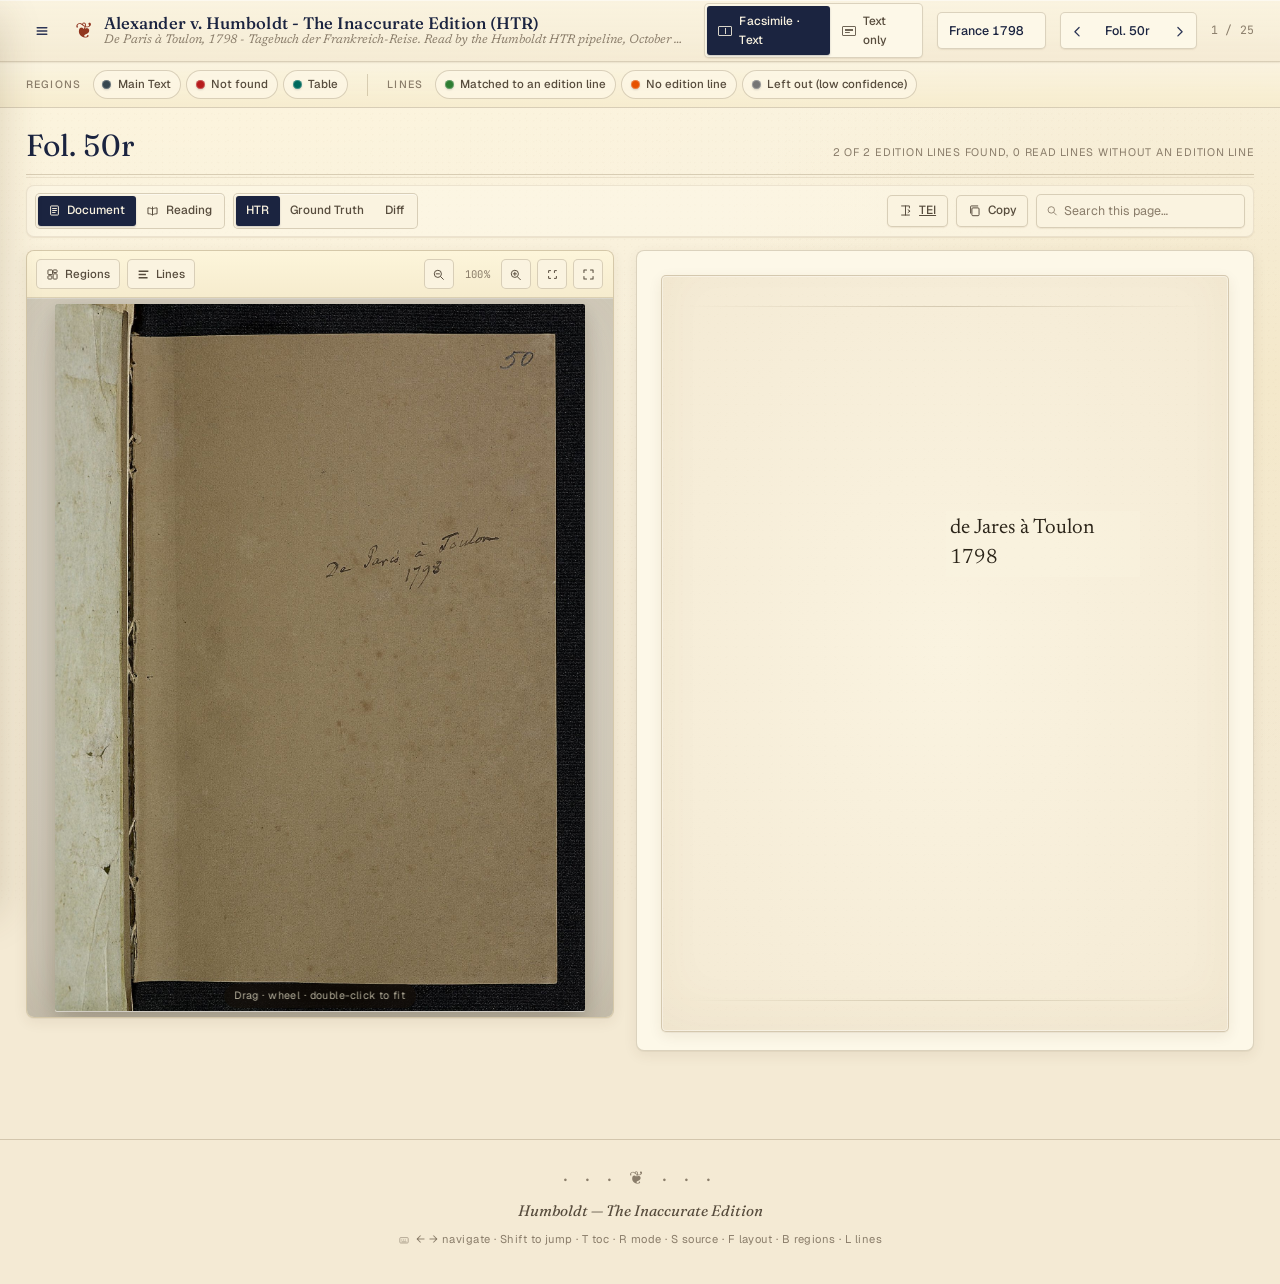
==== france1798/index.html @ 726b911f "Line overlay (matched, no edition line, left out) and the France journal of 1798" ====
<!DOCTYPE html>
<html lang="en">
<head>
<meta charset="UTF-8">
<meta name="viewport" content="width=device-width,initial-scale=1.0">
<title>Alexander v. Humboldt - The Inaccurate Edition (HTR)</title>
<link rel="preconnect" href="https://fonts.googleapis.com">
<link rel="preconnect" href="https://fonts.gstatic.com" crossorigin>
<link href="https://fonts.googleapis.com/css2?family=Fraunces:ital,opsz,wght@0,9..144,300..900;1,9..144,300..900&family=Newsreader:ital,opsz,wght@0,6..72,300..800;1,6..72,300..800&family=Geist:wght@300..800&family=JetBrains+Mono:wght@400;600&display=swap" rel="stylesheet">
<link rel="stylesheet" href="assets/edition.css">
<link rel="stylesheet" href="assets/lines.css">
</head>
<body>

<header class="masthead" role="banner">
  <div class="masthead-inner">
    <button type="button" class="masthead-menu" id="btn-toc"
            aria-label="Open table of contents (T)" title="Table of contents (T)">
      <svg viewBox="0 0 20 20" width="16" height="16" class="i-menu" aria-hidden="true"><path d="M4 6h12M4 10h12M4 14h12" fill="none" stroke="currentColor" stroke-width="1.8" stroke-linecap="round"/></svg>
    </button>
    <div class="masthead-brand">
      <span class="masthead-mark" aria-hidden="true">❦</span>
      <div class="masthead-titles">
        <span class="masthead-title">Alexander v. Humboldt - The Inaccurate Edition (HTR)</span>
        <span class="masthead-subtitle">De Paris à Toulon, 1798 - Tagebuch der Frankreich-Reise. Read by the Humboldt HTR pipeline, October 2026</span>
      </div>
    </div>
    <div class="masthead-controls">
      <div class="view-toggle" role="group" aria-label="Layout (F)">
        <button type="button" data-view="dual" class="active"
                title="Show facsimile and text (F)">
          <span class="vt-glyph vt-glyph--dual" aria-hidden="true"></span>
          <span>Facsimile · Text</span>
        </button>
        <button type="button" data-view="text" title="Text-only (F)">
          <span class="vt-glyph vt-glyph--text" aria-hidden="true"></span>
          <span>Text only</span>
        </button>
      </div>
      <div class="page-nav"><select class="journal-select" aria-label="Journal"><option value="../">England 1790</option><option value="../france1798/" selected>France 1798</option></select></div>
      <div class="page-nav">
        <button type="button" class="nav-btn" id="btn-prev"
                title="Previous page (←)" aria-label="Previous page">
          <svg viewBox="0 0 20 20" width="14" height="14" class="i-prev" aria-hidden="true"><path d="M13 5l-6 6 6 6" fill="none" stroke="currentColor" stroke-width="1.8" stroke-linecap="round" stroke-linejoin="round"/></svg>
        </button>
        <select id="page-select" aria-label="Jump to page"><option value="0">Fol. 50r</option><option value="1">Fol. 50v</option><option value="2">Fol. 51r</option><option value="3">Fol. 51v</option><option value="4">Fol. 52r</option><option value="5">Fol. 52v</option><option value="6">Fol. 53r</option><option value="7">Fol. 53v</option><option value="8">Fol. 54r</option><option value="9">Fol. 54v</option><option value="10">Fol. 56r</option><option value="11">Fol. 57r</option><option value="12">Fol. 57v</option><option value="13">Fol. 58r</option><option value="14">Fol. 58v</option><option value="15">Fol. 59r</option><option value="16">Fol. 59v</option><option value="17">Fol. 60r</option><option value="18">Fol. 60v</option><option value="19">Fol. 61r</option><option value="20">Fol. 61v</option><option value="21">Fol. 69r</option><option value="22">Fol. 69v</option><option value="23">Fol. 71r</option><option value="24">Fol. 71v</option></select>
        <button type="button" class="nav-btn" id="btn-next"
                title="Next page (→)" aria-label="Next page">
          <svg viewBox="0 0 20 20" width="14" height="14" class="i-next" aria-hidden="true"><path d="M7 5l6 6-6 6" fill="none" stroke="currentColor" stroke-width="1.8" stroke-linecap="round" stroke-linejoin="round"/></svg>
        </button>
      </div>
      <span class="page-counter" id="page-counter">1 / 25</span>
    </div>
  </div>
  <div class="masthead-progress" aria-hidden="true">
    <div class="masthead-progress-bar" id="progress-bar"></div>
  </div>
</header>

<aside class="toc-drawer" id="toc-drawer" aria-hidden="true">
  <div class="toc-head">
    <span class="toc-title">Folios</span>
    <button type="button" class="toc-close" id="btn-toc-close"
            aria-label="Close table of contents"><svg viewBox="0 0 20 20" width="14" height="14" class="i-close" aria-hidden="true"><path d="M5 5l10 10M15 5L5 15" fill="none" stroke="currentColor" stroke-width="1.8" stroke-linecap="round"/></svg></button>
  </div>
  <div class="toc-list"><button type="button" class="toc-item" data-jump="0"><span class="toc-num">01</span><span class="toc-main"><span class="toc-label">Fol. 50r</span><span class="toc-preview">de Jares à Toulon 1798</span></span></button><button type="button" class="toc-item" data-jump="1"><span class="toc-num">02</span><span class="toc-main"><span class="toc-label">Fol. 50v</span></span></button><button type="button" class="toc-item" data-jump="2"><span class="toc-num">03</span><span class="toc-main"><span class="toc-label">Fol. 51r</span></span></button><button type="button" class="toc-item" data-jump="3"><span class="toc-num">04</span><span class="toc-main"><span class="toc-label">Fol. 51v</span><span class="toc-preview">14 Mai R. 1 April Chr. Geburtstage 22 Jun W. 14. Sept meiner für Willden</span></span></button><button type="button" class="toc-item" data-jump="4"><span class="toc-num">05</span><span class="toc-main"><span class="toc-label">Fol. 52r</span><span class="toc-preview">soll nicht gedrukt werden Der 24 Okt. 98. war zu unserer Ankunft in Mars</span></span></button><button type="button" class="toc-item" data-jump="5"><span class="toc-num">06</span><span class="toc-main"><span class="toc-label">Fol. 52v</span><span class="toc-preview">2. reisen. Ich war mit Arbeiten bis in den lezten Au- genblikken überhäu</span></span></button><button type="button" class="toc-item" data-jump="6"><span class="toc-num">07</span><span class="toc-main"><span class="toc-label">Fol. 53r</span><span class="toc-preview">Villeneuve. Den 21sten Mittags in Ancerre Abends in Lucie le bois. Von A</span></span></button><button type="button" class="toc-item" data-jump="7"><span class="toc-num">08</span><span class="toc-main"><span class="toc-label">Fol. 53v</span><span class="toc-preview">4. bändige Heftigkeit die Leidenschaft. Der Krieg hatte ein Gemisch von</span></span></button><button type="button" class="toc-item" data-jump="8"><span class="toc-num">09</span><span class="toc-main"><span class="toc-label">Fol. 54r</span><span class="toc-preview">5. tirte, bald darauf aber, da er nicht Wiederstand fand, aus seine vorm</span></span></button><button type="button" class="toc-item" data-jump="9"><span class="toc-num">10</span><span class="toc-main"><span class="toc-label">Fol. 54v</span><span class="toc-preview">schneidet trat herein. Auch er war ein 6.60. deutscher aus Bamberg. Kann</span></span></button><button type="button" class="toc-item" data-jump="10"><span class="toc-num">11</span><span class="toc-main"><span class="toc-label">Fol. 56r</span><span class="toc-preview">bureau ist, mitgegeben. Der General war reiset- die Frau empfing uns seh</span></span></button><button type="button" class="toc-item" data-jump="11"><span class="toc-num">12</span><span class="toc-main"><span class="toc-label">Fol. 57r</span><span class="toc-preview">unterlag im Fenster u sah auf den hellen Spiegel die anderen vermißten m</span></span></button><button type="button" class="toc-item" data-jump="12"><span class="toc-num">13</span><span class="toc-main"><span class="toc-label">Fol. 57v</span><span class="toc-preview">12. Menschen sprechen nicht ¼ St. mit einander ohne daß nicht das Gesprä</span></span></button><button type="button" class="toc-item" data-jump="13"><span class="toc-num">14</span><span class="toc-main"><span class="toc-label">Fol. 58r</span><span class="toc-preview">beruhigte. Doch war Busnaks Nachrichten daß Calgier in Frieden sei nicht</span></span></button><button type="button" class="toc-item" data-jump="14"><span class="toc-num">15</span><span class="toc-main"><span class="toc-label">Fol. 58v</span><span class="toc-preview">14. u indem die Franzose in seinem Laufe unaufhaltsam fort- geht, mit si</span></span></button><button type="button" class="toc-item" data-jump="15"><span class="toc-num">16</span><span class="toc-main"><span class="toc-label">Fol. 59r</span><span class="toc-preview">der Jaramas) daß die Fregatten, die sie einmal bis Lisbon vorgedrungen s</span></span></button><button type="button" class="toc-item" data-jump="16"><span class="toc-num">17</span><span class="toc-main"><span class="toc-label">Fol. 59v</span><span class="toc-preview">16. verläßt. Da er immer von dem spricht, was er unter an- deren Verhält</span></span></button><button type="button" class="toc-item" data-jump="17"><span class="toc-num">18</span><span class="toc-main"><span class="toc-label">Fol. 60r</span><span class="toc-preview">füllt hätten. Die Rükkehr war wie jede Rükkehr nach Marseille (da man 2</span></span></button><button type="button" class="toc-item" data-jump="18"><span class="toc-num">19</span><span class="toc-main"><span class="toc-label">Fol. 60v</span><span class="toc-preview">18. Pest. Ich sah ein, daß es eben nicht das klägere sei aber genug, ich</span></span></button><button type="button" class="toc-item" data-jump="19"><span class="toc-num">20</span><span class="toc-main"><span class="toc-label">Fol. 61r</span><span class="toc-preview">ein seiner junger Mann, wieß uns zu dem Adjoint des C. Guys. Ich stellte</span></span></button><button type="button" class="toc-item" data-jump="20"><span class="toc-num">21</span><span class="toc-main"><span class="toc-label">Fol. 61v</span><span class="toc-preview">20. Spanien bitte, da ich dorthin meinen Credit wenigstens einen Theil d</span></span></button><button type="button" class="toc-item" data-jump="21"><span class="toc-num">22</span><span class="toc-main"><span class="toc-label">Fol. 69r</span><span class="toc-preview">objets laissé (déposés) chez Mr Sauvage Consul de Prusse à Marseille une</span></span></button><button type="button" class="toc-item" data-jump="22"><span class="toc-num">23</span><span class="toc-main"><span class="toc-label">Fol. 69v</span></span></button><button type="button" class="toc-item" data-jump="23"><span class="toc-num">24</span><span class="toc-main"><span class="toc-label">Fol. 71r</span><span class="toc-preview">Versuche u Beobachtungen vom 14ten Brum 7. 4ten Nov. 1798) an bis nun</span></span></button><button type="button" class="toc-item" data-jump="24"><span class="toc-num">25</span><span class="toc-main"><span class="toc-label">Fol. 71v</span><span class="toc-preview">Cancer narval in Marseille 21 Zoll lang wo von 14 Z. bloß auf die Antenn</span></span></button></div>
</aside>
<div class="toc-scrim" id="toc-scrim" aria-hidden="true"></div>

<div class="legend"><div class="legend-inner"><span class="legend-group"><span class="legend-heading">Regions</span><span class="legend-chips"><button type="button" class="chip chip--reg" data-type="main_text" data-scope="region" title="Toggle visibility of Main Text"><span class="chip-swatch" style="background:#37474f;"></span><span class="chip-label">Main Text</span></button><button type="button" class="chip chip--reg" data-type="not_found" data-scope="region" title="Toggle visibility of Not found"><span class="chip-swatch" style="background:#b71c1c;"></span><span class="chip-label">Not found</span></button><button type="button" class="chip chip--reg" data-type="table" data-scope="region" title="Toggle visibility of Table"><span class="chip-swatch" style="background:#00695c;"></span><span class="chip-label">Table</span></button></span></span><span class="legend-rule" aria-hidden="true"></span><span class="legend-group"><span class="legend-heading">Lines</span><span class="legend-chips"><button type="button" class="chip chip--reg" data-type="matched" data-scope="line" title="Toggle matched to an edition line in the line overlay (L)"><span class="chip-swatch" style="background:#2e7d32;"></span><span class="chip-label">Matched to an edition line</span></button><button type="button" class="chip chip--reg" data-type="extra" data-scope="line" title="Toggle no edition line in the line overlay (L)"><span class="chip-swatch" style="background:#e65100;"></span><span class="chip-label">No edition line</span></button><button type="button" class="chip chip--reg" data-type="low" data-scope="line" title="Toggle left out (low confidence) in the line overlay (L)"><span class="chip-swatch" style="background:#757575;"></span><span class="chip-label">Left out (low confidence)</span></button></span></span></div></div>

<main id="pages-wrap" role="main">
<article class="page" id="page-0" data-page-idx="0" data-source-mode="gemini" data-has-gt="true">  <header class="page-header">    <div class="page-header-main">      <span class="folio">Fol. 50r</span>          </div>    <div class="page-header-aside">      <span class="meta-info">2 of 2 edition lines found, 0 read lines without an edition line</span>          </div>  </header>    <div class="page-tools">  <div class="trans-toggle" role="tablist"        aria-label="Transcription mode">    <button type="button" data-trans-mode="document"             class="active" role="tab"             title="Document view — mirrors page layout (R)">      <svg viewBox="0 0 20 20" width="13" height="13" class="i-document" aria-hidden="true"><rect x="4" y="3" width="12" height="14" rx="1" fill="none" stroke="currentColor" stroke-width="1.5"/><path d="M7 7h6M7 10h6M7 13h4" fill="none" stroke="currentColor" stroke-width="1.5" stroke-linecap="round"/></svg><span>Document</span></button>    <button type="button" data-trans-mode="reading" role="tab"             title="Linear reading flow (R)">      <svg viewBox="0 0 20 20" width="13" height="13" class="i-reading" aria-hidden="true"><path d="M10 4v13M3 6c3 0 5 .5 7 2V17c-2-1.5-4-2-7-2V6z" fill="none" stroke="currentColor" stroke-width="1.5" stroke-linejoin="round"/><path d="M17 6c-3 0-5 .5-7 2V17c2-1.5 4-2 7-2V6z" fill="none" stroke="currentColor" stroke-width="1.5" stroke-linejoin="round"/></svg><span>Reading</span></button>  </div>    <div class="source-toggle" role="tablist"        aria-label="Transcription source">    <button type="button" data-source-mode="gemini"             class="active" role="tab"             title="HTR transcription (S)">HTR</button>    <button type="button" data-source-mode="gt" role="tab"             title="Ground-truth transcription (S)">      Ground Truth</button>    <button type="button" data-source-mode="diff" role="tab"             title="Diff: HTR vs. Ground Truth (S)">      Diff</button>  </div>  <div class="page-tools-spacer"></div>    <a class="tool-btn tool-btn--tei" href="tei/folio_50r.tei.xml" download title="Download this page as TEI XML"><svg viewBox="0 0 20 20" width="13" height="13" class="i-tei" aria-hidden="true"><path d="M4 3h12v3M4 17h12M10 3v14" fill="none" stroke="currentColor" stroke-width="1.5" stroke-linecap="round"/><path d="M14 9l3 2-3 2" fill="none" stroke="currentColor" stroke-width="1.5" stroke-linecap="round" stroke-linejoin="round"/></svg><span class="tool-label">TEI</span></a>  <button type="button" class="tool-btn tool-btn--copy"           data-copy="de Jares à Toulon
1798"           title="Copy plain text of this page">    <svg viewBox="0 0 20 20" width="13" height="13" class="i-copy" aria-hidden="true"><rect x="6" y="6" width="11" height="12" rx="1.5" fill="none" stroke="currentColor" stroke-width="1.5"/><path d="M4 14V4a1 1 0 011-1h10" fill="none" stroke="currentColor" stroke-width="1.5" stroke-linecap="round"/></svg><span class="tool-label">Copy</span></button>  <div class="search-wrap">    <svg viewBox="0 0 20 20" width="13" height="13" class="i-search" aria-hidden="true"><circle cx="9" cy="9" r="5.5" fill="none" stroke="currentColor" stroke-width="1.5"/><path d="m13.5 13.5 4 4" fill="none" stroke="currentColor" stroke-width="1.5" stroke-linecap="round"/></svg>    <input type="search" class="search-input"            placeholder="Search this page…"            aria-label="Search in this page">  </div></div>  <div class="diff-metrics" role="status" aria-live="polite"><span class="diff-metrics-title">Against the edition (lines matched as in the HTR living benchmark)</span><span class="dm-pill"><span class="dm-k">CER on lines found</span><span class="dm-v">14.3 %</span></span><span class="dm-pill"><span class="dm-k">CER with missing lines</span><span class="dm-v">14.3 %</span></span><span class="dm-pill dm-pill--muted"><span class="dm-k">edition lines found</span><span class="dm-v">2 of 2</span></span></div>  <div class="page-cols">    <div class="facs-panel">  <div class="facs-toolbar">    <button type="button" class="facs-tool facs-tool--overlay"             title="Toggle region overlay (B)">      <svg viewBox="0 0 20 20" width="13" height="13" class="i-boxes" aria-hidden="true"><rect x="3" y="3" width="7" height="7" rx="1" fill="none" stroke="currentColor" stroke-width="1.5"/><rect x="11" y="3" width="6" height="4" rx="1" fill="none" stroke="currentColor" stroke-width="1.5"/><rect x="11" y="9" width="6" height="8" rx="1" fill="none" stroke="currentColor" stroke-width="1.5"/><rect x="3" y="12" width="6" height="5" rx="1" fill="none" stroke="currentColor" stroke-width="1.5"/></svg><span>Regions</span></button>    <button type="button" class="facs-tool facs-tool--lines" title="Toggle line overlay (L)"><svg width="13" height="13" viewBox="0 0 16 16" fill="none" stroke="currentColor" stroke-width="1.6" aria-hidden="true"><path d="M2 4h12M2 8h9M2 12h11"/></svg><span>Lines</span></button><div class="facs-toolbar-spacer"></div>    <button type="button" class="facs-tool facs-tool--zout"             title="Zoom out" aria-label="Zoom out">      <svg viewBox="0 0 20 20" width="13" height="13" class="i-zoom-out" aria-hidden="true"><circle cx="9" cy="9" r="5.5" fill="none" stroke="currentColor" stroke-width="1.5"/><path d="M6.5 9h5m2 4.5 4 4" fill="none" stroke="currentColor" stroke-width="1.5" stroke-linecap="round"/></svg></button>    <span class="facs-zoom-readout" data-readout="zoom">100%</span>    <button type="button" class="facs-tool facs-tool--zin"             title="Zoom in" aria-label="Zoom in">      <svg viewBox="0 0 20 20" width="13" height="13" class="i-zoom-in" aria-hidden="true"><circle cx="9" cy="9" r="5.5" fill="none" stroke="currentColor" stroke-width="1.5"/><path d="M6.5 9h5M9 6.5v5m4.5 2.5 4 4" fill="none" stroke="currentColor" stroke-width="1.5" stroke-linecap="round"/></svg></button>    <button type="button" class="facs-tool facs-tool--zreset"             title="Fit to frame">      <svg viewBox="0 0 20 20" width="13" height="13" class="i-fit" aria-hidden="true"><path d="M4 7V4h3M16 4h-3v3M4 13v3h3M13 16h3v-3" fill="none" stroke="currentColor" stroke-width="1.5" stroke-linecap="round" stroke-linejoin="round"/></svg></button>    <button type="button" class="facs-tool facs-tool--fullscreen"             title="Toggle fullscreen" aria-label="Toggle fullscreen">      <svg viewBox="0 0 20 20" width="13" height="13" class="i-fullscreen" aria-hidden="true"><path d="M3 7V3h4M17 7V3h-4M3 13v4h4M17 13v4h-4" fill="none" stroke="currentColor" stroke-width="1.6" stroke-linecap="round" stroke-linejoin="round"/></svg></button>  </div>  <div class="facs-stage">    <div class="facs-frame" data-zoom="1">      <div class="facs-canvas" style="--page-aspect:0.7500;"><img src="facsimiles/H0018407_50r.jpg" alt="Fol. 50r" loading="lazy" class="facs-img" draggable="false"><div class="region-overlay is-hidden"><div class="ov-box" style="top:31.14%;left:50.17%;width:34.24%;height:8.66%;--ov-color:#37474f;" data-region-idx="0" data-region-type="main_text" tabindex="0"><span class="ov-label">Main Text</span></div></div><svg class="line-overlay" viewBox="0 0 1732 2309" preserveAspectRatio="none"><g class="ln-g ln--matched" data-ln="s000"><title>Matched to an edition line
HTR: de Jares à Toulon
Edition: De Paris à Toulon</title><polygon points="918,864 921,886 994,876 1037,883 1039,883 1129,863 1127,837 1123,815 1081,817 1080,817 1078,817 1069,824 1058,817 1057,817 1055,817 1054,817 1053,817 1052,817 1030,831 986,831 985,831 984,831 954,841 941,833 940,833 939,833 937,833 913,836 918,864"/><polygon points="1254,792 1258,822 1325,814 1326,814 1365,792 1457,782 1456,763 1448,720 1398,727 1350,719 1349,719 1348,719 1276,740 1267,733 1266,733 1265,733 1263,733 1262,733 1261,733 1247,742 1254,792"/></g><g class="ln-g ln--matched" data-ln="s002"><title>Matched to an edition line
HTR: 1798
Edition: 1798</title><polygon points="1157,865 1158,888 1172,881 1194,881 1209,892 1211,892 1212,892 1213,892 1258,886 1259,868 1258,829 1207,831 1205,831 1204,831 1191,840 1157,837 1157,865"/></g><g class="ln-g ln--low" data-ln="s003"><title>Left out (low confidence)
HTR: t.</title><polygon points="1520,193 1520,218 1545,216 1545,192 1542,135 1516,134 1520,193"/></g></svg></div>    </div>    <div class="facs-hint">      <span>Drag · wheel · double-click to fit</span>    </div>  </div></div>    <section class="trans-panel" data-mode="document">      <div class="trans-mode trans-mode--document" data-mode="document"><div class="doc-canvas-wrap"><div class="doc-canvas" style="aspect-ratio:0.7500 / 1;"><div class="doc-grain" aria-hidden="true"></div><div class="doc-rule doc-rule--top" aria-hidden="true"></div><div class="doc-rule doc-rule--bottom" aria-hidden="true"></div><div class="doc-slot doc-slot--main_text" style="top:31.140%;left:50.170%;width:34.240%;min-height:8.660%;--slot-color:#37474f;" data-region-idx="0" data-region-type="main_text" data-orig-top="31.140" data-orig-h="8.660" tabindex="0"><span class="doc-chip" style="--chip-color:#37474f;"><span class="doc-chip-dot"></span><span class="doc-chip-label">Main Text</span></span><div class="doc-slot-body"><span class="region-content has-gt"><span class="rc rc--gemini"><span class="ln ln--matched" data-ln="s000">de Jares à Toulon</span><br><span class="ln ln--matched" data-ln="s002">1798</span></span><span class="rc rc--gt"><span class="ln ln--matched" data-ln="s000">De Paris à Toulon</span><br><span class="ln ln--matched" data-ln="s002">1798</span></span><span class="rc rc--diff"><span class="ln ln--matched" data-ln="s000"><span class="diff-del" title="HTR">de</span><span class="diff-ins" title="Edition">De</span> <span class="diff-del" title="HTR">Jares</span><span class="diff-ins" title="Edition">Paris</span> à Toulon</span><br><span class="ln ln--matched" data-ln="s002">1798</span></span></span></div></div></div></div></div><div class="trans-mode trans-mode--reading" data-mode="reading"><div class="r-body"><div class="r-main"><div class="r r--main_text" data-region-type="main_text" data-region-idx="0" data-page-idx="0" style="--r-color:#37474f;" tabindex="0"><div class="r-meta"><span class="r-tag" style="--tag-color:#37474f;"><span class="r-tag-dot"></span>Main Text</span></div><p class="r-text"><span class="region-content has-gt"><span class="rc rc--gemini"><span class="ln ln--matched" data-ln="s000">de Jares à Toulon</span><br><span class="ln ln--matched" data-ln="s002">1798</span></span><span class="rc rc--gt"><span class="ln ln--matched" data-ln="s000">De Paris à Toulon</span><br><span class="ln ln--matched" data-ln="s002">1798</span></span><span class="rc rc--diff"><span class="ln ln--matched" data-ln="s000"><span class="diff-del" title="HTR">de</span><span class="diff-ins" title="Edition">De</span> <span class="diff-del" title="HTR">Jares</span><span class="diff-ins" title="Edition">Paris</span> à Toulon</span><br><span class="ln ln--matched" data-ln="s002">1798</span></span></span></p></div></div></div></div>    </section>  </div></article><article class="page" id="page-1" data-page-idx="1" data-source-mode="gemini" data-has-gt="false">  <header class="page-header">    <div class="page-header-main">      <span class="folio">Fol. 50v</span>          </div>    <div class="page-header-aside">      <span class="meta-info">no text in the edition, 0 read lines without an edition line</span>          </div>  </header>    <div class="page-tools">  <div class="trans-toggle" role="tablist"        aria-label="Transcription mode">    <button type="button" data-trans-mode="document"             class="active" role="tab"             title="Document view — mirrors page layout (R)">      <svg viewBox="0 0 20 20" width="13" height="13" class="i-document" aria-hidden="true"><rect x="4" y="3" width="12" height="14" rx="1" fill="none" stroke="currentColor" stroke-width="1.5"/><path d="M7 7h6M7 10h6M7 13h4" fill="none" stroke="currentColor" stroke-width="1.5" stroke-linecap="round"/></svg><span>Document</span></button>    <button type="button" data-trans-mode="reading" role="tab"             title="Linear reading flow (R)">      <svg viewBox="0 0 20 20" width="13" height="13" class="i-reading" aria-hidden="true"><path d="M10 4v13M3 6c3 0 5 .5 7 2V17c-2-1.5-4-2-7-2V6z" fill="none" stroke="currentColor" stroke-width="1.5" stroke-linejoin="round"/><path d="M17 6c-3 0-5 .5-7 2V17c2-1.5 4-2 7-2V6z" fill="none" stroke="currentColor" stroke-width="1.5" stroke-linejoin="round"/></svg><span>Reading</span></button>  </div>    <div class="page-tools-spacer"></div>    <a class="tool-btn tool-btn--tei" href="tei/folio_50v.tei.xml" download title="Download this page as TEI XML"><svg viewBox="0 0 20 20" width="13" height="13" class="i-tei" aria-hidden="true"><path d="M4 3h12v3M4 17h12M10 3v14" fill="none" stroke="currentColor" stroke-width="1.5" stroke-linecap="round"/><path d="M14 9l3 2-3 2" fill="none" stroke="currentColor" stroke-width="1.5" stroke-linecap="round" stroke-linejoin="round"/></svg><span class="tool-label">TEI</span></a>  <button type="button" class="tool-btn tool-btn--copy"           data-copy=""           title="Copy plain text of this page">    <svg viewBox="0 0 20 20" width="13" height="13" class="i-copy" aria-hidden="true"><rect x="6" y="6" width="11" height="12" rx="1.5" fill="none" stroke="currentColor" stroke-width="1.5"/><path d="M4 14V4a1 1 0 011-1h10" fill="none" stroke="currentColor" stroke-width="1.5" stroke-linecap="round"/></svg><span class="tool-label">Copy</span></button>  <div class="search-wrap">    <svg viewBox="0 0 20 20" width="13" height="13" class="i-search" aria-hidden="true"><circle cx="9" cy="9" r="5.5" fill="none" stroke="currentColor" stroke-width="1.5"/><path d="m13.5 13.5 4 4" fill="none" stroke="currentColor" stroke-width="1.5" stroke-linecap="round"/></svg>    <input type="search" class="search-input"            placeholder="Search this page…"            aria-label="Search in this page">  </div></div>    <div class="page-cols">    <div class="facs-panel">  <div class="facs-toolbar">    <button type="button" class="facs-tool facs-tool--overlay"             title="Toggle region overlay (B)">      <svg viewBox="0 0 20 20" width="13" height="13" class="i-boxes" aria-hidden="true"><rect x="3" y="3" width="7" height="7" rx="1" fill="none" stroke="currentColor" stroke-width="1.5"/><rect x="11" y="3" width="6" height="4" rx="1" fill="none" stroke="currentColor" stroke-width="1.5"/><rect x="11" y="9" width="6" height="8" rx="1" fill="none" stroke="currentColor" stroke-width="1.5"/><rect x="3" y="12" width="6" height="5" rx="1" fill="none" stroke="currentColor" stroke-width="1.5"/></svg><span>Regions</span></button>    <button type="button" class="facs-tool facs-tool--lines" title="Toggle line overlay (L)"><svg width="13" height="13" viewBox="0 0 16 16" fill="none" stroke="currentColor" stroke-width="1.6" aria-hidden="true"><path d="M2 4h12M2 8h9M2 12h11"/></svg><span>Lines</span></button><div class="facs-toolbar-spacer"></div>    <button type="button" class="facs-tool facs-tool--zout"             title="Zoom out" aria-label="Zoom out">      <svg viewBox="0 0 20 20" width="13" height="13" class="i-zoom-out" aria-hidden="true"><circle cx="9" cy="9" r="5.5" fill="none" stroke="currentColor" stroke-width="1.5"/><path d="M6.5 9h5m2 4.5 4 4" fill="none" stroke="currentColor" stroke-width="1.5" stroke-linecap="round"/></svg></button>    <span class="facs-zoom-readout" data-readout="zoom">100%</span>    <button type="button" class="facs-tool facs-tool--zin"             title="Zoom in" aria-label="Zoom in">      <svg viewBox="0 0 20 20" width="13" height="13" class="i-zoom-in" aria-hidden="true"><circle cx="9" cy="9" r="5.5" fill="none" stroke="currentColor" stroke-width="1.5"/><path d="M6.5 9h5M9 6.5v5m4.5 2.5 4 4" fill="none" stroke="currentColor" stroke-width="1.5" stroke-linecap="round"/></svg></button>    <button type="button" class="facs-tool facs-tool--zreset"             title="Fit to frame">      <svg viewBox="0 0 20 20" width="13" height="13" class="i-fit" aria-hidden="true"><path d="M4 7V4h3M16 4h-3v3M4 13v3h3M13 16h3v-3" fill="none" stroke="currentColor" stroke-width="1.5" stroke-linecap="round" stroke-linejoin="round"/></svg></button>    <button type="button" class="facs-tool facs-tool--fullscreen"             title="Toggle fullscreen" aria-label="Toggle fullscreen">      <svg viewBox="0 0 20 20" width="13" height="13" class="i-fullscreen" aria-hidden="true"><path d="M3 7V3h4M17 7V3h-4M3 13v4h4M17 13v4h-4" fill="none" stroke="currentColor" stroke-width="1.6" stroke-linecap="round" stroke-linejoin="round"/></svg></button>  </div>  <div class="facs-stage">    <div class="facs-frame" data-zoom="1">      <div class="facs-canvas" style="--page-aspect:0.7500;"><img src="facsimiles/H0018407_50v.jpg" alt="Fol. 50v" loading="lazy" class="facs-img" draggable="false"><svg class="line-overlay" viewBox="0 0 1732 2309" preserveAspectRatio="none"><g class="ln-g ln--low" data-ln="s000"><title>Left out (low confidence)
HTR: 1799.</title><polygon points="697,1403 697,1418 704,1417 704,1403 704,1376 697,1375 697,1403"/></g><g class="ln-g ln--low" data-ln="s001"><title>Left out (low confidence)
HTR: 11.</title><polygon points="910,732 913,750 927,752 926,729 921,702 905,702 910,732"/></g></svg></div>    </div>    <div class="facs-hint">      <span>Drag · wheel · double-click to fit</span>    </div>  </div></div>    <section class="trans-panel" data-mode="document">      <div class="trans-mode trans-mode--document" data-mode="document"><div class="doc-canvas-wrap"><div class="doc-canvas" style="aspect-ratio:0.7500 / 1;"><div class="doc-grain" aria-hidden="true"></div><div class="doc-rule doc-rule--top" aria-hidden="true"></div><div class="doc-rule doc-rule--bottom" aria-hidden="true"></div></div></div></div><div class="trans-mode trans-mode--reading" data-mode="reading"><div class="r-body"><div class="r-main"></div></div></div>    </section>  </div></article><article class="page" id="page-2" data-page-idx="2" data-source-mode="gemini" data-has-gt="false">  <header class="page-header">    <div class="page-header-main">      <span class="folio">Fol. 51r</span>          </div>    <div class="page-header-aside">      <span class="meta-info">no text in the edition, 0 read lines without an edition line</span>          </div>  </header>    <div class="page-tools">  <div class="trans-toggle" role="tablist"        aria-label="Transcription mode">    <button type="button" data-trans-mode="document"             class="active" role="tab"             title="Document view — mirrors page layout (R)">      <svg viewBox="0 0 20 20" width="13" height="13" class="i-document" aria-hidden="true"><rect x="4" y="3" width="12" height="14" rx="1" fill="none" stroke="currentColor" stroke-width="1.5"/><path d="M7 7h6M7 10h6M7 13h4" fill="none" stroke="currentColor" stroke-width="1.5" stroke-linecap="round"/></svg><span>Document</span></button>    <button type="button" data-trans-mode="reading" role="tab"             title="Linear reading flow (R)">      <svg viewBox="0 0 20 20" width="13" height="13" class="i-reading" aria-hidden="true"><path d="M10 4v13M3 6c3 0 5 .5 7 2V17c-2-1.5-4-2-7-2V6z" fill="none" stroke="currentColor" stroke-width="1.5" stroke-linejoin="round"/><path d="M17 6c-3 0-5 .5-7 2V17c2-1.5 4-2 7-2V6z" fill="none" stroke="currentColor" stroke-width="1.5" stroke-linejoin="round"/></svg><span>Reading</span></button>  </div>    <div class="page-tools-spacer"></div>    <a class="tool-btn tool-btn--tei" href="tei/folio_51r.tei.xml" download title="Download this page as TEI XML"><svg viewBox="0 0 20 20" width="13" height="13" class="i-tei" aria-hidden="true"><path d="M4 3h12v3M4 17h12M10 3v14" fill="none" stroke="currentColor" stroke-width="1.5" stroke-linecap="round"/><path d="M14 9l3 2-3 2" fill="none" stroke="currentColor" stroke-width="1.5" stroke-linecap="round" stroke-linejoin="round"/></svg><span class="tool-label">TEI</span></a>  <button type="button" class="tool-btn tool-btn--copy"           data-copy=""           title="Copy plain text of this page">    <svg viewBox="0 0 20 20" width="13" height="13" class="i-copy" aria-hidden="true"><rect x="6" y="6" width="11" height="12" rx="1.5" fill="none" stroke="currentColor" stroke-width="1.5"/><path d="M4 14V4a1 1 0 011-1h10" fill="none" stroke="currentColor" stroke-width="1.5" stroke-linecap="round"/></svg><span class="tool-label">Copy</span></button>  <div class="search-wrap">    <svg viewBox="0 0 20 20" width="13" height="13" class="i-search" aria-hidden="true"><circle cx="9" cy="9" r="5.5" fill="none" stroke="currentColor" stroke-width="1.5"/><path d="m13.5 13.5 4 4" fill="none" stroke="currentColor" stroke-width="1.5" stroke-linecap="round"/></svg>    <input type="search" class="search-input"            placeholder="Search this page…"            aria-label="Search in this page">  </div></div>    <div class="page-cols">    <div class="facs-panel">  <div class="facs-toolbar">    <button type="button" class="facs-tool facs-tool--overlay"             title="Toggle region overlay (B)">      <svg viewBox="0 0 20 20" width="13" height="13" class="i-boxes" aria-hidden="true"><rect x="3" y="3" width="7" height="7" rx="1" fill="none" stroke="currentColor" stroke-width="1.5"/><rect x="11" y="3" width="6" height="4" rx="1" fill="none" stroke="currentColor" stroke-width="1.5"/><rect x="11" y="9" width="6" height="8" rx="1" fill="none" stroke="currentColor" stroke-width="1.5"/><rect x="3" y="12" width="6" height="5" rx="1" fill="none" stroke="currentColor" stroke-width="1.5"/></svg><span>Regions</span></button>    <button type="button" class="facs-tool facs-tool--lines" title="Toggle line overlay (L)"><svg width="13" height="13" viewBox="0 0 16 16" fill="none" stroke="currentColor" stroke-width="1.6" aria-hidden="true"><path d="M2 4h12M2 8h9M2 12h11"/></svg><span>Lines</span></button><div class="facs-toolbar-spacer"></div>    <button type="button" class="facs-tool facs-tool--zout"             title="Zoom out" aria-label="Zoom out">      <svg viewBox="0 0 20 20" width="13" height="13" class="i-zoom-out" aria-hidden="true"><circle cx="9" cy="9" r="5.5" fill="none" stroke="currentColor" stroke-width="1.5"/><path d="M6.5 9h5m2 4.5 4 4" fill="none" stroke="currentColor" stroke-width="1.5" stroke-linecap="round"/></svg></button>    <span class="facs-zoom-readout" data-readout="zoom">100%</span>    <button type="button" class="facs-tool facs-tool--zin"             title="Zoom in" aria-label="Zoom in">      <svg viewBox="0 0 20 20" width="13" height="13" class="i-zoom-in" aria-hidden="true"><circle cx="9" cy="9" r="5.5" fill="none" stroke="currentColor" stroke-width="1.5"/><path d="M6.5 9h5M9 6.5v5m4.5 2.5 4 4" fill="none" stroke="currentColor" stroke-width="1.5" stroke-linecap="round"/></svg></button>    <button type="button" class="facs-tool facs-tool--zreset"             title="Fit to frame">      <svg viewBox="0 0 20 20" width="13" height="13" class="i-fit" aria-hidden="true"><path d="M4 7V4h3M16 4h-3v3M4 13v3h3M13 16h3v-3" fill="none" stroke="currentColor" stroke-width="1.5" stroke-linecap="round" stroke-linejoin="round"/></svg></button>    <button type="button" class="facs-tool facs-tool--fullscreen"             title="Toggle fullscreen" aria-label="Toggle fullscreen">      <svg viewBox="0 0 20 20" width="13" height="13" class="i-fullscreen" aria-hidden="true"><path d="M3 7V3h4M17 7V3h-4M3 13v4h4M17 13v4h-4" fill="none" stroke="currentColor" stroke-width="1.6" stroke-linecap="round" stroke-linejoin="round"/></svg></button>  </div>  <div class="facs-stage">    <div class="facs-frame" data-zoom="1">      <div class="facs-canvas" style="--page-aspect:0.7500;"><img src="facsimiles/H0018407_51r.jpg" alt="Fol. 51r" loading="lazy" class="facs-img" draggable="false"><svg class="line-overlay" viewBox="0 0 1732 2309" preserveAspectRatio="none"><g class="ln-g ln--low" data-ln="s000"><title>Left out (low confidence)
HTR: Granitwand</title><polygon points="405,566 406,575 425,575 425,563 415,514 395,518 405,566"/></g><g class="ln-g ln--low" data-ln="s003"><title>Left out (low confidence)
HTR: poule</title><polygon points="1553,2062 1553,2080 1594,2084 1596,2084 1597,2084 1620,2074 1620,2058 1616,2031 1552,2043 1553,2062"/></g></svg></div>    </div>    <div class="facs-hint">      <span>Drag · wheel · double-click to fit</span>    </div>  </div></div>    <section class="trans-panel" data-mode="document">      <div class="trans-mode trans-mode--document" data-mode="document"><div class="doc-canvas-wrap"><div class="doc-canvas" style="aspect-ratio:0.7500 / 1;"><div class="doc-grain" aria-hidden="true"></div><div class="doc-rule doc-rule--top" aria-hidden="true"></div><div class="doc-rule doc-rule--bottom" aria-hidden="true"></div></div></div></div><div class="trans-mode trans-mode--reading" data-mode="reading"><div class="r-body"><div class="r-main"></div></div></div>    </section>  </div></article><article class="page" id="page-3" data-page-idx="3" data-source-mode="gemini" data-has-gt="true">  <header class="page-header">    <div class="page-header-main">      <span class="folio">Fol. 51v</span>          </div>    <div class="page-header-aside">      <span class="meta-info">25 of 28 edition lines found, 4 read lines without an edition line</span>          </div>  </header>    <div class="page-tools">  <div class="trans-toggle" role="tablist"        aria-label="Transcription mode">    <button type="button" data-trans-mode="document"             class="active" role="tab"             title="Document view — mirrors page layout (R)">      <svg viewBox="0 0 20 20" width="13" height="13" class="i-document" aria-hidden="true"><rect x="4" y="3" width="12" height="14" rx="1" fill="none" stroke="currentColor" stroke-width="1.5"/><path d="M7 7h6M7 10h6M7 13h4" fill="none" stroke="currentColor" stroke-width="1.5" stroke-linecap="round"/></svg><span>Document</span></button>    <button type="button" data-trans-mode="reading" role="tab"             title="Linear reading flow (R)">      <svg viewBox="0 0 20 20" width="13" height="13" class="i-reading" aria-hidden="true"><path d="M10 4v13M3 6c3 0 5 .5 7 2V17c-2-1.5-4-2-7-2V6z" fill="none" stroke="currentColor" stroke-width="1.5" stroke-linejoin="round"/><path d="M17 6c-3 0-5 .5-7 2V17c2-1.5 4-2 7-2V6z" fill="none" stroke="currentColor" stroke-width="1.5" stroke-linejoin="round"/></svg><span>Reading</span></button>  </div>    <div class="source-toggle" role="tablist"        aria-label="Transcription source">    <button type="button" data-source-mode="gemini"             class="active" role="tab"             title="HTR transcription (S)">HTR</button>    <button type="button" data-source-mode="gt" role="tab"             title="Ground-truth transcription (S)">      Ground Truth</button>    <button type="button" data-source-mode="diff" role="tab"             title="Diff: HTR vs. Ground Truth (S)">      Diff</button>  </div>  <div class="page-tools-spacer"></div>    <a class="tool-btn tool-btn--tei" href="tei/folio_51v.tei.xml" download title="Download this page as TEI XML"><svg viewBox="0 0 20 20" width="13" height="13" class="i-tei" aria-hidden="true"><path d="M4 3h12v3M4 17h12M10 3v14" fill="none" stroke="currentColor" stroke-width="1.5" stroke-linecap="round"/><path d="M14 9l3 2-3 2" fill="none" stroke="currentColor" stroke-width="1.5" stroke-linecap="round" stroke-linejoin="round"/></svg><span class="tool-label">TEI</span></a>  <button type="button" class="tool-btn tool-btn--copy"           data-copy="14 Mai R.
1 April Chr. Geburtstage
22 Jun W.
14. Sept meiner
für Willdenow in Marseille gesamlet 65 Species.

Der Chron. avancirte am 22 Frim. 7.
um 12 h um 10″,4 vor der
mittleren Marseiller Zeit.
er eilt in 24 St. von selbst
1″,3–1″,5 vor.

Nicolas Guille Barcellone
calle della Ciudad n 17.
François Gomis (Herman

schiebe an W. nach Paris
Paragua.

bis 15 Jun.
mon pendule fait à Madrid
85 oscill. dans 1 minute de tems.
Inclin. Madrid 75° 20′
oscill. 24 en 1 min.

Der Chr. retardirt täglich
4″,4. 14 Mai.

Thomas de la Guardia.
D. Josef de Miqueli (Havana.

an Cruz vorgeschoss.
Reise (18
Barcellona 20° –
0 — 0 — 0 — 0 — 0 — 0 — 0 — 0 — 0 — 0 — 0 — 0 — 0 — 0 — 0 — 0 — 0 — 0 — 0 — 0 — 0 — 0 — 0 — 0 — 0 — 0 — 0 — 0 — 0 — 0 — 0 — 0 —"           title="Copy plain text of this page">    <svg viewBox="0 0 20 20" width="13" height="13" class="i-copy" aria-hidden="true"><rect x="6" y="6" width="11" height="12" rx="1.5" fill="none" stroke="currentColor" stroke-width="1.5"/><path d="M4 14V4a1 1 0 011-1h10" fill="none" stroke="currentColor" stroke-width="1.5" stroke-linecap="round"/></svg><span class="tool-label">Copy</span></button>  <div class="search-wrap">    <svg viewBox="0 0 20 20" width="13" height="13" class="i-search" aria-hidden="true"><circle cx="9" cy="9" r="5.5" fill="none" stroke="currentColor" stroke-width="1.5"/><path d="m13.5 13.5 4 4" fill="none" stroke="currentColor" stroke-width="1.5" stroke-linecap="round"/></svg>    <input type="search" class="search-input"            placeholder="Search this page…"            aria-label="Search in this page">  </div></div>  <div class="diff-metrics" role="status" aria-live="polite"><span class="diff-metrics-title">Against the edition (lines matched as in the HTR living benchmark)</span><span class="dm-pill"><span class="dm-k">CER on lines found</span><span class="dm-v">5.2 %</span></span><span class="dm-pill"><span class="dm-k">CER with missing lines</span><span class="dm-v">10.4 %</span></span><span class="dm-pill dm-pill--muted"><span class="dm-k">edition lines found</span><span class="dm-v">25 of 28</span></span></div>  <div class="page-cols">    <div class="facs-panel">  <div class="facs-toolbar">    <button type="button" class="facs-tool facs-tool--overlay"             title="Toggle region overlay (B)">      <svg viewBox="0 0 20 20" width="13" height="13" class="i-boxes" aria-hidden="true"><rect x="3" y="3" width="7" height="7" rx="1" fill="none" stroke="currentColor" stroke-width="1.5"/><rect x="11" y="3" width="6" height="4" rx="1" fill="none" stroke="currentColor" stroke-width="1.5"/><rect x="11" y="9" width="6" height="8" rx="1" fill="none" stroke="currentColor" stroke-width="1.5"/><rect x="3" y="12" width="6" height="5" rx="1" fill="none" stroke="currentColor" stroke-width="1.5"/></svg><span>Regions</span></button>    <button type="button" class="facs-tool facs-tool--lines" title="Toggle line overlay (L)"><svg width="13" height="13" viewBox="0 0 16 16" fill="none" stroke="currentColor" stroke-width="1.6" aria-hidden="true"><path d="M2 4h12M2 8h9M2 12h11"/></svg><span>Lines</span></button><div class="facs-toolbar-spacer"></div>    <button type="button" class="facs-tool facs-tool--zout"             title="Zoom out" aria-label="Zoom out">      <svg viewBox="0 0 20 20" width="13" height="13" class="i-zoom-out" aria-hidden="true"><circle cx="9" cy="9" r="5.5" fill="none" stroke="currentColor" stroke-width="1.5"/><path d="M6.5 9h5m2 4.5 4 4" fill="none" stroke="currentColor" stroke-width="1.5" stroke-linecap="round"/></svg></button>    <span class="facs-zoom-readout" data-readout="zoom">100%</span>    <button type="button" class="facs-tool facs-tool--zin"             title="Zoom in" aria-label="Zoom in">      <svg viewBox="0 0 20 20" width="13" height="13" class="i-zoom-in" aria-hidden="true"><circle cx="9" cy="9" r="5.5" fill="none" stroke="currentColor" stroke-width="1.5"/><path d="M6.5 9h5M9 6.5v5m4.5 2.5 4 4" fill="none" stroke="currentColor" stroke-width="1.5" stroke-linecap="round"/></svg></button>    <button type="button" class="facs-tool facs-tool--zreset"             title="Fit to frame">      <svg viewBox="0 0 20 20" width="13" height="13" class="i-fit" aria-hidden="true"><path d="M4 7V4h3M16 4h-3v3M4 13v3h3M13 16h3v-3" fill="none" stroke="currentColor" stroke-width="1.5" stroke-linecap="round" stroke-linejoin="round"/></svg></button>    <button type="button" class="facs-tool facs-tool--fullscreen"             title="Toggle fullscreen" aria-label="Toggle fullscreen">      <svg viewBox="0 0 20 20" width="13" height="13" class="i-fullscreen" aria-hidden="true"><path d="M3 7V3h4M17 7V3h-4M3 13v4h4M17 13v4h-4" fill="none" stroke="currentColor" stroke-width="1.6" stroke-linecap="round" stroke-linejoin="round"/></svg></button>  </div>  <div class="facs-stage">    <div class="facs-frame" data-zoom="1">      <div class="facs-canvas" style="--page-aspect:0.7500;"><img src="facsimiles/H0018407_51v.jpg" alt="Fol. 51v" loading="lazy" class="facs-img" draggable="false"><div class="region-overlay is-hidden"><div class="ov-box" style="top:3.16%;left:16.80%;width:63.40%;height:13.04%;--ov-color:#37474f;" data-region-idx="0" data-region-type="main_text" tabindex="0"><span class="ov-label">Main Text</span></div><div class="ov-box" style="top:13.82%;left:20.79%;width:56.40%;height:15.98%;--ov-color:#37474f;" data-region-idx="1" data-region-type="main_text" tabindex="0"><span class="ov-label">Main Text</span></div><div class="ov-box" style="top:28.80%;left:24.25%;width:55.95%;height:14.99%;--ov-color:#37474f;" data-region-idx="2" data-region-type="main_text" tabindex="0"><span class="ov-label">Main Text</span></div><div class="ov-box" style="top:42.44%;left:22.63%;width:47.29%;height:8.53%;--ov-color:#37474f;" data-region-idx="3" data-region-type="main_text" tabindex="0"><span class="ov-label">Main Text</span></div><div class="ov-box" style="top:44.74%;left:31.29%;width:37.82%;height:14.07%;--ov-color:#37474f;" data-region-idx="4" data-region-type="main_text" tabindex="0"><span class="ov-label">Main Text</span></div><div class="ov-box" style="top:58.81%;left:36.66%;width:32.16%;height:6.63%;--ov-color:#37474f;" data-region-idx="5" data-region-type="main_text" tabindex="0"><span class="ov-label">Main Text</span></div><div class="ov-box" style="top:66.05%;left:30.31%;width:45.50%;height:7.32%;--ov-color:#37474f;" data-region-idx="6" data-region-type="main_text" tabindex="0"><span class="ov-label">Main Text</span></div><div class="ov-box" style="top:72.20%;left:49.60%;width:24.30%;height:10.78%;--ov-color:#37474f;" data-region-idx="7" data-region-type="main_text" tabindex="0"><span class="ov-label">Main Text</span></div></div><svg class="line-overlay" viewBox="0 0 1732 2309" preserveAspectRatio="none"><g class="ln-g ln--matched" data-ln="s000"><title>Matched to an edition line
HTR: 14 Mai R.
Edition: 14 Mai R.</title><polygon points="368,137 368,152 422,152 422,151 423,151 424,151 438,141 464,147 465,147 466,147 514,139 565,144 567,144 568,144 594,135 594,128 591,73 464,73 463,73 461,73 434,87 365,87 368,137"/></g><g class="ln-g ln--matched" data-ln="s001"><title>Matched to an edition line
HTR: 1 April Chr. Geburtstage
Edition: 1 April Chr.</title><polygon points="506,129 473,138 437,130 436,130 434,130 433,130 433,132 418,147 402,139 401,139 400,139 399,139 378,150 381,175 381,192 396,198 397,198 399,198 400,198 401,198 401,197 410,187 456,186 484,196 486,196 487,196 488,196 545,180 613,191 614,191 691,186 692,186 694,186 705,177 753,183 754,183 755,183 756,183 781,168 822,179 823,179 824,179 857,175 858,175 859,175 877,162 900,165 900,147 898,123 868,124 833,102 832,102 831,102 830,102 828,102 800,110 765,103 764,103 763,103 762,103 730,125 691,107 690,107 688,107 637,110 618,114 617,114 615,114 615,115 588,141 540,142 518,129 506,129"/></g><g class="ln-g ln--matched" data-ln="s002"><title>Matched to an edition line
HTR: 22 Jun W.
Edition: 22 Jun W.</title><polygon points="351,224 351,236 601,238 604,220 600,178 514,187 502,179 501,179 500,179 499,179 497,179 482,187 461,179 460,179 459,179 458,179 431,191 384,180 383,180 382,180 350,189 351,224"/></g><g class="ln-g ln--matched" data-ln="s003"><title>Matched to an edition line
HTR: 14. Sept meiner
Edition: 14 Sept meiner</title><polygon points="359,259 360,282 392,273 452,282 454,282 554,266 597,275 599,275 645,273 645,247 641,229 541,232 518,223 517,223 515,223 514,223 482,233 454,225 452,225 451,225 450,225 449,225 432,236 406,228 405,228 404,228 402,228 356,239 359,259"/></g><g class="ln-g ln--matched" data-ln="s004"><title>Matched to an edition line
HTR: für Willdenow in Marseille gesamlet 65 Species.
Edition: für Willdenow in Marseille gesam̅let 65 Species.</title><polygon points="296,338 297,365 379,354 469,354 470,354 472,354 506,338 614,338 615,338 663,329 709,338 710,338 712,338 777,321 813,329 814,329 815,329 837,318 878,323 880,323 881,323 882,323 899,312 967,319 968,319 1035,305 1085,312 1086,312 1161,307 1162,307 1200,291 1389,283 1389,260 1386,230 1341,221 1340,221 1307,227 1257,215 1256,215 1171,223 1170,223 1114,247 1032,230 1031,230 1030,230 984,256 907,245 905,245 904,245 824,268 771,248 769,248 768,248 767,248 709,277 574,283 533,268 532,268 531,268 529,268 528,268 511,280 499,275 497,275 496,275 495,275 460,286 434,275 433,275 432,275 291,280 296,338"/></g><g class="ln-g ln--matched" data-ln="s005"><title>Matched to an edition line
HTR: Der Chron. avancirte am 22 Frim. 7.
Edition: Der Chron. avancirte am 22 Frim. 7.</title><polygon points="363,418 364,439 419,438 420,438 422,438 437,425 473,429 474,429 475,429 490,423 522,434 523,434 524,434 526,434 560,416 655,429 656,429 710,427 712,427 713,427 726,415 756,413 848,415 849,415 850,415 851,415 865,405 966,406 967,406 1018,398 1036,405 1037,405 1039,405 1040,405 1041,405 1054,397 1073,404 1075,404 1076,404 1077,404 1095,395 1179,392 1207,407 1208,407 1209,407 1308,404 1309,404 1327,395 1327,380 1325,345 1286,338 1285,338 1284,338 1282,338 1270,350 1239,350 1202,329 1200,329 1199,329 1111,332 1109,332 1108,332 1091,346 1026,343 1025,343 1023,343 993,360 892,363 818,347 817,347 815,347 782,360 763,357 762,357 760,357 759,357 745,369 687,356 686,356 626,361 624,361 623,361 605,374 567,373 531,355 529,355 528,355 456,357 455,357 360,383 363,418"/></g><g class="ln-g ln--matched" data-ln="s006"><title>Matched to an edition line
HTR: um 12 h um 10″,4 vor der
Edition: um 12h um 10″,4 vor der</title><polygon points="374,473 374,486 381,491 382,491 383,491 384,491 541,478 569,483 570,483 572,483 629,468 764,463 850,472 851,472 853,472 854,472 872,459 896,468 898,468 899,468 900,468 901,468 917,455 945,455 973,466 975,466 976,466 977,466 1008,451 1035,451 1093,461 1094,461 1162,455 1162,438 1159,416 1105,418 1080,398 1078,398 1077,398 1076,398 1075,398 1073,398 1073,400 1052,422 975,424 963,416 962,416 960,416 959,416 958,416 926,425 910,413 909,413 908,413 854,407 853,407 806,414 805,414 762,434 703,436 688,429 687,429 686,429 685,429 665,434 640,418 638,418 637,418 636,418 552,420 504,431 502,431 501,431 501,432 488,445 461,442 436,425 434,425 433,425 432,425 431,425 373,448 374,473"/></g><g class="ln-g ln--matched" data-ln="s007"><title>Matched to an edition line
HTR: mittleren Marseiller Zeit.
Edition: mittleren Marseiller Zeit.</title><polygon points="399,533 399,547 618,543 673,532 690,540 691,540 692,540 694,540 695,540 695,538 704,529 759,528 769,534 771,534 772,534 773,534 774,534 776,534 786,525 865,523 973,527 975,527 976,527 1004,516 1026,524 1027,524 1028,524 1030,524 1059,516 1084,522 1085,522 1086,522 1113,513 1113,500 1111,477 1080,478 1059,461 1058,461 1057,461 1055,461 1054,461 1053,461 1037,475 1021,466 1019,466 973,465 972,465 971,465 926,484 896,469 895,469 894,469 833,472 832,472 831,472 818,479 809,475 808,475 806,475 805,475 804,475 786,490 760,475 759,475 758,475 724,477 723,477 722,477 722,478 706,492 688,487 687,487 686,487 685,487 683,487 683,488 674,497 614,501 569,501 546,486 545,486 543,486 542,486 508,487 506,487 456,506 425,502 424,502 423,502 396,509 399,533"/></g><g class="ln-g ln--matched" data-ln="s008"><title>Matched to an edition line
HTR: er eilt in 24 St. von selbst
Edition: er eilt in 24 St. von selbst</title><polygon points="499,593 499,608 676,609 677,609 678,609 679,609 708,592 735,597 736,597 814,587 837,599 839,599 840,599 841,599 842,599 859,584 871,593 872,593 873,593 874,593 909,592 910,592 912,592 912,591 922,582 995,586 996,586 1035,577 1078,590 1080,590 1081,590 1082,590 1084,590 1105,577 1135,588 1136,588 1137,588 1232,584 1234,572 1231,536 1189,515 1188,515 1186,515 1154,516 1125,518 1123,518 1122,518 1093,542 1063,545 991,545 916,527 914,527 800,534 799,534 798,534 764,558 697,559 667,543 665,543 664,543 663,543 662,543 641,559 623,545 622,545 620,545 619,545 618,545 617,545 591,564 496,566 499,593"/></g><g class="ln-g ln--matched" data-ln="s009"><title>Matched to an edition line
HTR: 1″,3–1″,5 vor.
Edition: 1″,3–1″,5 vor.</title><polygon points="602,660 604,682 647,665 688,677 690,677 691,677 692,677 708,670 769,672 771,672 772,672 773,672 773,670 786,658 830,663 831,663 860,656 869,663 871,663 872,663 873,664 873,663 874,663 876,663 894,651 931,654 932,638 930,614 900,619 886,610 885,610 883,610 882,610 828,619 800,613 799,613 798,613 796,613 754,628 735,617 733,617 732,617 731,617 712,619 710,619 709,619 709,620 708,620 699,632 641,634 624,623 623,623 622,623 620,623 619,623 600,631 602,660"/></g><g class="ln-g ln--matched" data-ln="s010"><title>Matched to an edition line
HTR: Nicolas Guille Barcellone
Edition: Nicolas Guille Barcellone</title><polygon points="425,786 425,800 465,810 466,810 552,805 554,805 626,778 683,795 685,795 686,795 732,792 781,787 782,787 806,776 830,782 831,782 832,782 833,782 881,760 928,763 930,763 931,763 963,755 998,772 999,772 1000,772 1001,772 1058,746 1388,731 1388,719 1383,682 1325,685 1293,669 1291,669 1290,669 1289,669 1273,677 1241,672 1240,672 1239,672 1238,672 1238,673 1229,681 1217,677 1216,677 1214,677 1213,677 1177,690 1140,672 1139,672 1137,672 1105,676 1104,676 1103,676 1073,701 1050,701 1023,685 1022,685 1021,685 995,682 994,682 993,682 991,682 972,693 928,687 927,687 926,687 925,687 892,708 877,700 876,700 874,700 787,709 738,701 737,701 736,701 735,701 714,717 694,714 692,714 691,714 690,714 664,733 547,741 505,718 504,718 502,718 420,723 425,786"/></g><g class="ln-g ln--matched" data-ln="s011"><title>Matched to an edition line
HTR: calle della Ciudad n 17.
Edition: calle della Ciudad n 17.</title><polygon points="545,841 545,854 592,859 594,859 595,859 596,859 608,850 676,859 677,859 678,859 679,859 700,842 790,842 798,849 799,849 800,849 801,849 803,849 831,837 868,845 869,845 871,845 909,835 936,842 937,842 939,842 940,842 941,842 959,831 1003,835 1004,835 1005,835 1007,835 1022,824 1049,827 1050,827 1052,827 1087,817 1113,829 1114,829 1116,829 1182,826 1184,826 1214,808 1214,799 1211,763 1170,759 1168,759 1114,770 1105,763 1104,763 1103,763 1102,763 1100,763 1082,769 1053,760 1052,760 1050,760 1049,760 1048,760 1026,778 976,765 975,765 973,765 972,765 971,765 950,782 945,778 944,778 942,778 941,778 940,778 939,778 931,785 878,772 877,772 876,772 840,791 806,777 805,777 804,777 746,781 745,781 744,781 744,782 730,797 691,801 656,787 655,787 654,787 623,791 622,791 620,791 620,792 604,808 542,811 545,841"/></g><g class="ln-g ln--matched" data-ln="s012"><title>Matched to an edition line
HTR: François Gomis (Herman
Edition: Francois Gomis (Herman</title><polygon points="501,912 491,906 491,908 492,940 641,932 642,932 644,932 656,924 719,930 721,930 722,930 750,915 867,918 868,918 869,918 871,918 882,910 894,919 895,919 896,919 898,919 899,919 926,904 1077,897 1248,903 1249,903 1250,903 1280,888 1280,876 1277,855 1207,849 1205,849 1204,849 1203,849 1189,858 1105,833 1104,833 1103,833 1066,836 1064,836 1063,836 1039,851 1018,838 1017,838 1016,838 1014,838 950,841 949,841 948,841 900,869 840,869 800,849 799,849 798,849 772,850 771,850 695,885 501,892 501,912"/></g><g class="ln-g ln--low" data-ln="s013"><title>Left out (low confidence)
HTR: Roosen in Hamburg)</title><polygon points="499,982 500,1015 563,1013 564,1013 565,1013 608,986 628,996 629,996 631,996 632,996 633,996 651,983 660,989 662,989 663,989 664,989 686,981 715,994 717,994 718,994 719,994 721,994 737,982 753,982 776,998 777,998 778,998 780,998 781,998 828,973 841,980 842,980 844,980 845,980 846,980 846,978 857,969 892,969 909,980 910,980 912,980 913,980 914,980 916,980 916,978 926,969 942,969 977,987 978,987 980,987 981,987 1027,964 1062,982 1063,947 1057,895 994,917 953,903 951,903 950,903 905,905 904,905 903,905 903,906 890,919 860,908 859,908 858,908 809,910 808,910 806,910 806,912 785,933 723,938 665,940 645,932 644,932 642,932 641,932 610,942 591,931 590,931 588,931 587,931 586,931 572,935 546,927 545,927 543,927 542,927 496,949 499,982"/></g><g class="ln-g ln--matched" data-ln="s014c0a"><title>Matched to an edition line
HTR: schiebe an W. nach Paris
Edition: schreibe an W. nach Paris</title><polygon points="396,1124 423,1123 424,1123 425,1123 443,1108 499,1117 500,1117 501,1117 502,1117 518,1108 596,1108 597,1108 599,1108 600,1108 622,1092 629,1093 629,1050 611,1048 610,1048 609,1048 595,1054 563,1035 561,1035 560,1035 559,1035 472,1042 470,1042 469,1042 438,1063 425,1058 424,1058 423,1058 422,1058 392,1073 395,1099"/><polygon points="700,1099 701,1099 774,1092 776,1092 796,1082 854,1085 855,1085 857,1085 858,1085 876,1073 901,1081 903,1081 904,1081 905,1081 907,1081 921,1068 942,1076 944,1076 945,1076 946,1076 978,1059 1211,1046 1209,1023 1203,980 1143,983 1141,983 1091,1010 1067,1000 1066,1000 1064,1000 1063,1000 1062,1000 1034,1019 1022,1019 999,1003 998,1003 996,1003 995,1003 994,1003 964,1015 948,1005 946,1005 945,1005 944,1005 942,1005 941,1005 908,1030 863,1033 814,1014 813,1014 812,1014 760,1017 759,1017 758,1017 717,1048 647,1053 629,1050 629,1093"/></g><g class="ln-g ln--low" data-ln="s015"><title>Left out (low confidence)
HTR: 3. 5. 5.</title><polygon points="857,1091 858,1105 877,1099 877,1091 876,1065 857,1068 857,1091"/></g><g class="ln-g ln--matched" data-ln="s016"><title>Matched to an edition line
HTR: bis 15 Jun.
Edition: bis 15 Jun.</title><polygon points="896,1091 896,1105 1036,1105 1036,1104 1095,1091 1114,1099 1116,1099 1117,1099 1197,1085 1197,1072 1194,1048 1170,1033 1168,1033 1167,1033 1113,1036 1094,1039 1093,1039 1091,1039 1091,1040 1090,1040 1081,1051 1063,1044 1062,1044 1061,1044 1059,1044 1058,1044 1037,1057 986,1045 985,1045 984,1045 945,1064 894,1067 896,1091"/></g><g class="ln-g ln--matched" data-ln="s017"><title>Matched to an edition line
HTR: Paragua.
Edition: Paragua.</title><polygon points="404,1145 405,1171 422,1177 423,1177 424,1177 425,1177 449,1167 461,1175 463,1175 464,1175 465,1175 496,1172 497,1172 531,1157 576,1154 606,1162 606,1128 604,1109 577,1110 563,1100 561,1100 560,1100 559,1100 558,1100 556,1100 536,1116 482,1116 465,1105 464,1105 463,1105 461,1105 401,1117 404,1145"/></g><g class="ln-g ln--matched" data-ln="s018"><title>Matched to an edition line
HTR: mon pendule fait à Madrid
Edition: mon pendule fait à Madrid</title><polygon points="547,1208 547,1219 700,1217 701,1217 737,1205 831,1209 832,1209 833,1209 885,1192 1030,1192 1030,1191 1031,1191 1052,1182 1091,1186 1093,1186 1094,1186 1095,1186 1104,1180 1127,1189 1129,1189 1130,1189 1131,1189 1132,1189 1146,1176 1188,1173 1188,1164 1182,1122 1134,1131 1098,1127 1096,1127 1095,1127 1077,1137 1067,1130 1066,1130 1064,1130 1063,1130 1028,1131 1027,1131 1026,1131 1026,1132 1001,1153 955,1146 954,1146 953,1146 931,1157 898,1139 896,1139 895,1139 801,1157 792,1149 791,1149 790,1149 789,1149 740,1155 727,1149 726,1149 724,1149 723,1149 722,1149 683,1172 545,1180 547,1208"/></g><g class="ln-g ln--matched" data-ln="s019"><title>Matched to an edition line
HTR: 85 oscill. dans 1 minute de tems.
Edition: 85 oscill. dans 1 min de tems.</title><polygon points="546,1258 547,1273 692,1267 694,1267 695,1267 712,1255 745,1258 746,1258 747,1258 749,1258 749,1257 755,1251 799,1258 800,1258 801,1258 803,1258 803,1257 813,1246 891,1241 925,1249 926,1249 927,1249 928,1249 973,1236 1053,1241 1054,1241 1185,1231 1185,1223 1181,1187 1090,1186 1089,1186 1087,1186 1086,1186 1076,1194 1061,1185 1059,1185 1058,1185 991,1186 958,1189 957,1189 955,1189 937,1203 930,1196 928,1196 927,1196 926,1196 925,1196 923,1196 909,1207 873,1203 872,1203 810,1214 777,1201 776,1201 774,1201 773,1201 738,1219 690,1208 688,1208 687,1208 645,1225 632,1218 631,1218 542,1218 546,1258"/></g><g class="ln-g ln--matched" data-ln="s020"><title>Matched to an edition line
HTR: Inclin. Madrid 75° 20′
Edition: Inclin. Madrid 75° 20′</title><polygon points="667,1314 668,1331 826,1321 889,1307 930,1309 931,1309 932,1309 957,1296 991,1303 993,1303 994,1303 1053,1285 1135,1277 1134,1263 1130,1237 1069,1234 1068,1234 1067,1234 995,1254 969,1245 968,1245 967,1245 966,1245 964,1245 942,1259 878,1254 877,1254 876,1254 874,1254 874,1255 864,1264 855,1258 854,1258 853,1258 851,1258 850,1258 849,1258 849,1259 848,1259 837,1272 805,1275 758,1267 756,1267 755,1267 754,1267 737,1281 703,1273 701,1273 700,1273 663,1289 667,1314"/></g><g class="ln-g ln--matched" data-ln="s021"><title>Matched to an edition line
HTR: oscill. 24 en 1 min.
Edition: oscill. 24 en 1 min.</title><polygon points="804,1339 805,1355 975,1340 976,1340 977,1340 994,1328 1044,1330 1045,1330 1102,1318 1137,1325 1139,1325 1140,1325 1186,1309 1186,1304 1182,1281 1104,1287 1073,1280 1072,1280 1071,1280 1017,1285 1016,1285 990,1299 946,1293 945,1293 944,1293 919,1304 886,1298 885,1298 801,1317 804,1339"/></g><g class="ln-g ln--matched" data-ln="s022"><title>Matched to an edition line
HTR: Der Chr. retardirt täglich
Edition: Der Chr. retardirt täglich</title><polygon points="705,1432 705,1444 728,1453 730,1453 731,1453 795,1439 846,1444 848,1444 849,1444 878,1432 919,1441 921,1441 922,1441 942,1430 955,1437 957,1437 958,1437 959,1437 994,1432 1007,1441 1008,1441 1009,1441 1010,1441 1012,1441 1037,1429 1068,1441 1069,1441 1071,1441 1144,1436 1145,1436 1179,1423 1179,1404 1175,1364 1048,1366 1046,1366 1027,1375 1003,1370 1001,1370 1000,1370 999,1370 977,1386 941,1377 940,1377 939,1377 937,1377 936,1377 923,1387 916,1381 914,1381 913,1381 912,1381 910,1381 909,1381 909,1382 908,1382 901,1391 863,1393 831,1378 830,1378 828,1378 827,1378 826,1378 800,1398 771,1398 747,1384 746,1384 745,1384 744,1384 742,1384 703,1394 705,1432"/></g><g class="ln-g ln--matched" data-ln="s023"><title>Matched to an edition line
HTR: 4″,4. 14 Mai.
Edition: 4″,4./14 Mai.</title><polygon points="636,1481 636,1500 662,1511 663,1511 664,1511 727,1508 728,1508 730,1508 730,1507 744,1493 760,1493 780,1504 781,1504 782,1504 783,1505 844,1505 844,1504 845,1504 899,1488 941,1493 942,1493 944,1493 976,1485 993,1491 994,1491 995,1491 996,1491 1017,1481 1017,1467 1014,1437 939,1427 937,1427 895,1437 885,1430 885,1429 883,1429 882,1429 881,1429 768,1432 767,1432 765,1432 745,1446 667,1444 665,1444 635,1450 636,1481"/></g><g class="ln-g ln--matched" data-ln="s024"><title>Matched to an edition line
HTR: Thomas de la Guardia.
Edition: D. Thomas de la Guardia.</title><polygon points="617,1607 617,1616 632,1623 633,1623 635,1623 815,1608 817,1608 841,1598 901,1603 903,1603 904,1603 937,1590 985,1595 986,1595 987,1595 989,1595 1004,1585 1043,1588 1044,1588 1111,1576 1111,1566 1108,1538 1090,1531 1089,1531 1087,1531 1053,1539 1022,1525 1021,1525 1019,1525 1018,1525 985,1539 972,1529 971,1529 969,1529 968,1529 896,1535 895,1535 894,1535 894,1536 892,1536 883,1548 874,1541 873,1541 872,1541 871,1541 869,1541 845,1553 818,1548 817,1548 815,1548 782,1563 692,1568 660,1554 659,1554 658,1554 613,1563 617,1607"/></g><g class="ln-g ln--matched" data-ln="s025"><title>Matched to an edition line
HTR: D. Josef de Miqueli (Havana.
Edition: D. Josef de Miqueli Havana.</title><polygon points="528,1671 529,1694 617,1675 678,1683 679,1683 681,1683 736,1666 758,1672 759,1672 760,1672 762,1672 786,1665 854,1679 855,1679 1018,1667 1019,1667 1021,1667 1055,1640 1111,1644 1112,1644 1113,1644 1132,1634 1199,1630 1257,1638 1258,1638 1259,1638 1303,1626 1312,1630 1313,1615 1309,1588 1276,1580 1275,1580 1200,1593 1181,1580 1180,1580 1179,1580 1177,1580 1145,1581 1111,1584 1109,1584 1072,1603 1008,1593 1007,1593 1005,1593 1004,1593 981,1611 939,1612 916,1598 914,1598 913,1598 912,1598 835,1616 798,1607 796,1607 795,1607 794,1607 792,1607 764,1626 740,1626 715,1615 714,1615 713,1615 712,1615 710,1615 685,1630 660,1616 659,1616 658,1616 656,1616 602,1636 554,1631 552,1631 551,1631 526,1640 528,1671"/></g><g class="ln-g ln--extra" data-ln="s026"><title>No edition line
HTR: an Cruz vorgeschoss.</title><polygon points="940,1745 940,1757 1004,1761 1005,1745 1005,1715 940,1711 940,1745"/><polygon points="1028,1727 1028,1739 1048,1749 1049,1749 1050,1749 1052,1749 1053,1749 1067,1739 1093,1745 1094,1745 1095,1745 1154,1738 1164,1747 1164,1748 1166,1748 1167,1748 1168,1748 1271,1742 1271,1720 1267,1676 1223,1676 1222,1676 1221,1676 1220,1676 1220,1677 1203,1694 1153,1694 1059,1677 1058,1677 1057,1677 1055,1677 1027,1693 1028,1727"/></g><g class="ln-g ln--extra" data-ln="s028"><title>No edition line
HTR: Reise (18</title><polygon points="994,1747 987,1747 959,1759 944,1756 945,1784 945,1799 1061,1801 1062,1801 1063,1801 1064,1801 1082,1789 1120,1797 1121,1797 1122,1797 1123,1797 1140,1785 1140,1771 1135,1735 1116,1736 1114,1736 1113,1736 1095,1753 1075,1753 1054,1740 1053,1740 1052,1740 1050,1740 1049,1740 1048,1740 1022,1757 995,1745 994,1745 994,1747"/></g><g class="ln-g ln--extra" data-ln="s029"><title>No edition line
HTR: Barcellona 20° –</title><polygon points="890,1833 890,1843 901,1849 903,1849 904,1849 998,1835 1052,1836 1053,1836 1054,1836 1055,1836 1069,1826 1112,1831 1113,1831 1114,1831 1144,1820 1186,1820 1186,1807 1181,1762 1145,1765 1144,1765 1143,1765 1143,1766 1120,1786 1112,1783 1111,1783 1109,1783 1108,1783 1107,1783 1085,1797 1052,1798 1035,1789 1034,1789 1032,1789 1031,1789 1030,1789 1016,1799 1001,1789 1000,1789 999,1789 998,1789 996,1789 995,1789 976,1802 946,1789 945,1789 944,1789 913,1790 912,1790 910,1790 887,1809 890,1833"/></g><g class="ln-g ln--low" data-ln="s030"><title>Left out (low confidence)
HTR: Cumaná … 15 –</title><polygon points="863,1866 863,1883 981,1880 982,1880 1010,1871 1017,1877 1018,1877 1019,1877 1021,1877 1091,1874 1186,1858 1186,1844 1185,1827 1167,1820 1166,1820 1164,1820 1111,1824 1109,1824 1108,1824 1108,1825 1100,1833 1095,1827 1094,1827 1093,1827 1091,1827 1090,1827 1089,1827 1089,1829 1078,1840 1043,1840 1032,1833 1032,1831 1031,1831 1030,1831 1028,1831 1027,1831 1026,1831 1026,1833 1014,1844 860,1844 863,1866"/></g><g class="ln-g ln--extra" data-ln="s031"><title>No edition line
HTR: 0 — 0 — 0 — 0 — 0 — 0 — 0 — 0 — 0 — 0 — 0 — 0 — 0 — 0 — 0 — 0 — 0 — 0 — 0 — 0 — 0 — 0 — 0 — 0 — 0 — 0 — 0 — 0 — 0 — 0 — 0 — 0 —</title><polygon points="1121,1879 1121,1898 1141,1899 1143,1879 1143,1854 1121,1854 1121,1879"/><polygon points="1168,1847 1155,1848 1143,1851 1146,1879 1148,1890 1180,1895 1180,1875 1175,1845 1168,1847"/></g></svg></div>    </div>    <div class="facs-hint">      <span>Drag · wheel · double-click to fit</span>    </div>  </div></div>    <section class="trans-panel" data-mode="document">      <div class="trans-mode trans-mode--document" data-mode="document"><div class="doc-canvas-wrap"><div class="doc-canvas" style="aspect-ratio:0.7500 / 1;"><div class="doc-grain" aria-hidden="true"></div><div class="doc-rule doc-rule--top" aria-hidden="true"></div><div class="doc-rule doc-rule--bottom" aria-hidden="true"></div><div class="doc-slot doc-slot--main_text" style="top:3.160%;left:16.800%;width:63.400%;min-height:13.040%;--slot-color:#37474f;" data-region-idx="0" data-region-type="main_text" data-orig-top="3.160" data-orig-h="13.040" tabindex="0"><span class="doc-chip" style="--chip-color:#37474f;"><span class="doc-chip-dot"></span><span class="doc-chip-label">Main Text</span></span><div class="doc-slot-body"><span class="region-content has-gt"><span class="rc rc--gemini"><span class="ln ln--matched" data-ln="s000">14 Mai R.</span><br><span class="ln ln--matched" data-ln="s001">1 April Chr. Geburtstage</span><br><span class="ln ln--matched" data-ln="s002">22 Jun W.</span><br><span class="ln ln--matched" data-ln="s003">14. Sept meiner</span><br><span class="ln ln--matched" data-ln="s004">für Willdenow in Marseille gesamlet 65 Species.</span></span><span class="rc rc--gt"><span class="ln ln--matched" data-ln="s000">14 Mai R.</span><br><span class="ln ln--matched" data-ln="s001">1 April Chr.</span><br><span class="ln ln--matched" data-ln="s002">22 Jun W.</span><br><span class="ln ln--matched" data-ln="s003">14 Sept meiner</span><br><span class="ln ln--matched" data-ln="s004">für Willdenow in Marseille gesam̅let 65 Species.</span></span><span class="rc rc--diff"><span class="ln ln--matched" data-ln="s000">14 Mai R.</span><br><span class="ln ln--matched" data-ln="s001">1 April Chr.<span class="diff-del" title="Only in HTR transcription"> Geburtstage</span></span><br><span class="ln ln--matched" data-ln="s002">22 Jun W.</span><br><span class="ln ln--matched" data-ln="s003">14<span class="diff-del" title="Only in HTR transcription">.</span> Sept meiner</span><br><span class="ln ln--matched" data-ln="s004">für Willdenow in Marseille <span class="diff-del" title="HTR">gesamlet</span><span class="diff-ins" title="Edition">gesam̅let</span> 65 Species.</span></span></span></div></div><div class="doc-slot doc-slot--main_text" style="top:16.700%;left:20.790%;width:56.400%;min-height:15.980%;--slot-color:#37474f;" data-region-idx="1" data-region-type="main_text" data-orig-top="16.700" data-orig-h="15.980" tabindex="0"><span class="doc-chip" style="--chip-color:#37474f;"><span class="doc-chip-dot"></span><span class="doc-chip-label">Main Text</span></span><div class="doc-slot-body"><span class="region-content has-gt"><span class="rc rc--gemini"><span class="ln ln--matched" data-ln="s005">Der Chron. avancirte am 22 Frim. 7.</span><br><span class="ln ln--matched" data-ln="s006">um 12 h um 10″,4 vor der</span><br><span class="ln ln--matched" data-ln="s007">mittleren Marseiller Zeit.</span><br><span class="ln ln--matched" data-ln="s008">er eilt in 24 St. von selbst</span><br><span class="ln ln--matched" data-ln="s009">1″,3–1″,5 vor.</span></span><span class="rc rc--gt"><span class="ln ln--matched" data-ln="s005">Der Chron. avancirte am 22 Frim. 7.</span><br><span class="ln ln--matched" data-ln="s006">um 12h um 10″,4 vor der</span><br><span class="ln ln--matched" data-ln="s007">mittleren Marseiller Zeit.</span><br><span class="ln ln--matched" data-ln="s008">er eilt in 24 St. von selbst</span><br><span class="ln ln--matched" data-ln="s009">1″,3–1″,5 vor.</span></span><span class="rc rc--diff"><span class="ln ln--matched" data-ln="s005">Der Chron. avancirte am 22 Frim. 7.</span><br><span class="ln ln--matched" data-ln="s006">um <span class="diff-del" title="HTR">12 h</span><span class="diff-ins" title="Edition">12h</span> um 10″,4 vor der</span><br><span class="ln ln--matched" data-ln="s007">mittleren Marseiller Zeit.</span><br><span class="ln ln--matched" data-ln="s008">er eilt in 24 St. von selbst</span><br><span class="ln ln--matched" data-ln="s009">1″,3–1″,5 vor.</span></span></span></div></div><div class="doc-slot doc-slot--main_text" style="top:33.180%;left:24.250%;width:55.950%;min-height:14.990%;--slot-color:#37474f;" data-region-idx="2" data-region-type="main_text" data-orig-top="33.180" data-orig-h="14.990" tabindex="0"><span class="doc-chip" style="--chip-color:#37474f;"><span class="doc-chip-dot"></span><span class="doc-chip-label">Main Text</span></span><div class="doc-slot-body"><span class="region-content has-gt"><span class="rc rc--gemini"><span class="ln ln--matched" data-ln="s010">Nicolas Guille Barcellone</span><br><span class="ln ln--matched" data-ln="s011">calle della Ciudad n 17.</span><br><span class="ln ln--matched" data-ln="s012">François Gomis (Herman</span></span><span class="rc rc--gt"><span class="ln ln--matched" data-ln="s010">Nicolas Guille Barcellone</span><br><span class="ln ln--matched" data-ln="s011">calle della Ciudad n 17.</span><br><span class="ln ln--matched" data-ln="s012">Francois Gomis (Herman</span></span><span class="rc rc--diff"><span class="ln ln--matched" data-ln="s010">Nicolas Guille Barcellone</span><br><span class="ln ln--matched" data-ln="s011">calle della Ciudad n 17.</span><br><span class="ln ln--matched" data-ln="s012"><span class="diff-del" title="HTR">François</span><span class="diff-ins" title="Edition">Francois</span> Gomis (Herman</span></span></span></div></div><div class="doc-slot doc-slot--main_text" style="top:48.670%;left:22.630%;width:47.290%;min-height:8.530%;--slot-color:#37474f;" data-region-idx="3" data-region-type="main_text" data-orig-top="48.670" data-orig-h="8.530" tabindex="0"><span class="doc-chip" style="--chip-color:#37474f;"><span class="doc-chip-dot"></span><span class="doc-chip-label">Main Text</span></span><div class="doc-slot-body"><span class="region-content has-gt"><span class="rc rc--gemini"><span class="ln ln--matched" data-ln="s014c0a">schiebe an W. nach Paris</span><br><span class="ln ln--matched" data-ln="s017">Paragua.</span></span><span class="rc rc--gt"><span class="ln ln--matched" data-ln="s014c0a">schreibe an W. nach Paris</span><br><span class="ln ln--matched" data-ln="s017">Paragua.</span></span><span class="rc rc--diff"><span class="ln ln--matched" data-ln="s014c0a"><span class="diff-del" title="HTR">schiebe</span><span class="diff-ins" title="Edition">schreibe</span> an W. nach Paris</span><br><span class="ln ln--matched" data-ln="s017">Paragua.</span></span></span></div></div><div class="doc-slot doc-slot--main_text" style="top:57.700%;left:31.290%;width:37.820%;min-height:14.070%;--slot-color:#37474f;" data-region-idx="4" data-region-type="main_text" data-orig-top="57.700" data-orig-h="14.070" tabindex="0"><span class="doc-chip" style="--chip-color:#37474f;"><span class="doc-chip-dot"></span><span class="doc-chip-label">Main Text</span></span><div class="doc-slot-body"><span class="region-content has-gt"><span class="rc rc--gemini"><span class="ln ln--matched" data-ln="s016">bis 15 Jun.</span><br><span class="ln ln--matched" data-ln="s018">mon pendule fait à Madrid</span><br><span class="ln ln--matched" data-ln="s019">85 oscill. dans 1 minute de tems.</span><br><span class="ln ln--matched" data-ln="s020">Inclin. Madrid 75° 20′</span><br><span class="ln ln--matched" data-ln="s021">oscill. 24 en 1 min.</span></span><span class="rc rc--gt"><span class="ln ln--matched" data-ln="s016">bis 15 Jun.</span><br><span class="ln ln--matched" data-ln="s018">mon pendule fait à Madrid</span><br><span class="ln ln--matched" data-ln="s019">85 oscill. dans 1 min de tems.</span><br><span class="ln ln--matched" data-ln="s020">Inclin. Madrid 75° 20′</span><br><span class="ln ln--matched" data-ln="s021">oscill. 24 en 1 min.</span></span><span class="rc rc--diff"><span class="ln ln--matched" data-ln="s016">bis 15 Jun.</span><br><span class="ln ln--matched" data-ln="s018">mon pendule fait à Madrid</span><br><span class="ln ln--matched" data-ln="s019">85 oscill. dans 1 <span class="diff-del" title="HTR">minute</span><span class="diff-ins" title="Edition">min</span> de tems.</span><br><span class="ln ln--matched" data-ln="s020">Inclin. Madrid 75° 20′</span><br><span class="ln ln--matched" data-ln="s021">oscill. 24 en 1 min.</span></span></span></div></div><div class="doc-slot doc-slot--main_text" style="top:91.300%;left:36.660%;width:32.160%;min-height:6.630%;--slot-color:#37474f;" data-region-idx="5" data-region-type="main_text" data-orig-top="91.300" data-orig-h="6.630" tabindex="0"><span class="doc-chip" style="--chip-color:#37474f;"><span class="doc-chip-dot"></span><span class="doc-chip-label">Main Text</span></span><div class="doc-slot-body"><span class="region-content has-gt"><span class="rc rc--gemini"><span class="ln ln--matched" data-ln="s022">Der Chr. retardirt täglich</span><br><span class="ln ln--matched" data-ln="s023">4″,4. 14 Mai.</span></span><span class="rc rc--gt"><span class="ln ln--matched" data-ln="s022">Der Chr. retardirt täglich</span><br><span class="ln ln--matched" data-ln="s023">4″,4./14 Mai.</span></span><span class="rc rc--diff"><span class="ln ln--matched" data-ln="s022">Der Chr. retardirt täglich</span><br><span class="ln ln--matched" data-ln="s023">4″,4.<span class="diff-ins" title="Edition">/</span>14 Mai.</span></span></span></div></div><div class="doc-slot doc-slot--main_text" style="top:83.480%;left:30.310%;width:45.500%;min-height:7.320%;--slot-color:#37474f;" data-region-idx="6" data-region-type="main_text" data-orig-top="83.480" data-orig-h="7.320" tabindex="0"><span class="doc-chip" style="--chip-color:#37474f;"><span class="doc-chip-dot"></span><span class="doc-chip-label">Main Text</span></span><div class="doc-slot-body"><span class="region-content has-gt"><span class="rc rc--gemini"><span class="ln ln--matched" data-ln="s024">Thomas de la Guardia.</span><br><span class="ln ln--matched" data-ln="s025">D. Josef de Miqueli (Havana.</span></span><span class="rc rc--gt"><span class="ln ln--matched" data-ln="s024">D. Thomas de la Guardia.</span><br><span class="ln ln--matched" data-ln="s025">D. Josef de Miqueli Havana.</span></span><span class="rc rc--diff"><span class="ln ln--matched" data-ln="s024"><span class="diff-ins" title="Only in ground truth">D. </span>Thomas de la Guardia.</span><br><span class="ln ln--matched" data-ln="s025">D. Josef de Miqueli <span class="diff-del" title="Only in HTR transcription">(</span>Havana.</span></span></span></div></div><div class="doc-slot doc-slot--main_text is-no-gt" style="top:72.200%;left:49.600%;width:24.300%;min-height:10.780%;--slot-color:#37474f;" data-region-idx="7" data-region-type="main_text" data-orig-top="72.200" data-orig-h="10.780" tabindex="0"><span class="doc-chip" style="--chip-color:#37474f;"><span class="doc-chip-dot"></span><span class="doc-chip-label">Main Text</span></span><div class="doc-slot-body"><span class="region-content has-gt is-empty-gt"><span class="rc rc--gemini"><span class="ln ln--extra" data-ln="s026">an Cruz vorgeschoss.</span><br><span class="ln ln--extra" data-ln="s028">Reise (18</span><br><span class="ln ln--extra" data-ln="s029">Barcellona 20° –</span><br><span class="ln ln--extra" data-ln="s031">0 — 0 — 0 — 0 — 0 — 0 — 0 — 0 — 0 — 0 — 0 — 0 — 0 — 0 — 0 — 0 — 0 — 0 — 0 — 0 — 0 — 0 — 0 — 0 — 0 — 0 — 0 — 0 — 0 — 0 — 0 — 0 —</span></span><span class="rc rc--gt"><em class=rc-empty>no edition line</em></span><span class="rc rc--diff"><span class="ln ln--extra" data-ln="s026"><span class="diff-del" title="No edition line">an Cruz vorgeschoss.</span></span><br><span class="ln ln--extra" data-ln="s028"><span class="diff-del" title="No edition line">Reise (18</span></span><br><span class="ln ln--extra" data-ln="s029"><span class="diff-del" title="No edition line">Barcellona 20° –</span></span><br><span class="ln ln--extra" data-ln="s031"><span class="diff-del" title="No edition line">0 — 0 — 0 — 0 — 0 — 0 — 0 — 0 — 0 — 0 — 0 — 0 — 0 — 0 — 0 — 0 — 0 — 0 — 0 — 0 — 0 — 0 — 0 — 0 — 0 — 0 — 0 — 0 — 0 — 0 — 0 — 0 —</span></span></span></span></div></div></div></div><details class="doc-unplaced"><summary><svg viewBox="0 0 12 12" class="doc-unplaced-chev" aria-hidden="true"><path d="M4 3l4 3-4 3" fill="none" stroke="currentColor" stroke-width="1.5" stroke-linecap="round" stroke-linejoin="round"/></svg><span>Edition lines not found (3)</span></summary><div class="doc-unplaced-body"><div class="r r--not_found" data-region-type="not_found" data-region-idx="8" data-page-idx="3" style="--r-color:#b71c1c;" tabindex="0"><div class="r-meta"><span class="r-tag" style="--tag-color:#b71c1c;"><span class="r-tag-dot"></span>Not found</span></div><p class="r-text"><span class="region-content has-gt"><span class="rc rc--gemini"></span><span class="rc rc--gt">Geburtstage</span><span class="rc rc--diff"><span class="diff-ins" title="Only in ground truth">Geburtstage</span></span></span></p><div class="r-note"><span class="r-note-mark" aria-hidden="true">✎</span><span>edition line the pipeline did not find</span></div></div><div class="r r--not_found" data-region-type="not_found" data-region-idx="9" data-page-idx="3" style="--r-color:#b71c1c;" tabindex="0"><div class="r-meta"><span class="r-tag" style="--tag-color:#b71c1c;"><span class="r-tag-dot"></span>Not found</span></div><p class="r-text"><span class="region-content has-gt"><span class="rc rc--gemini"></span><span class="rc rc--gt">Roosen in Hamburg)</span><span class="rc rc--diff"><span class="diff-ins" title="Only in ground truth">Roosen in Hamburg)</span></span></span></p><div class="r-note"><span class="r-note-mark" aria-hidden="true">✎</span><span>edition line the pipeline did not find</span></div></div><div class="r r--not_found" data-region-type="not_found" data-region-idx="10" data-page-idx="3" style="--r-color:#b71c1c;" tabindex="0"><div class="r-meta"><span class="r-tag" style="--tag-color:#b71c1c;"><span class="r-tag-dot"></span>Not found</span></div><p class="r-text"><span class="region-content has-gt"><span class="rc rc--gemini"></span><span class="rc rc--gt">.</span><span class="rc rc--diff"><span class="diff-ins" title="Only in ground truth">.</span></span></span></p><div class="r-note"><span class="r-note-mark" aria-hidden="true">✎</span><span>edition line the pipeline did not find</span></div></div></div></details></div><div class="trans-mode trans-mode--reading" data-mode="reading"><div class="r-body"><div class="r-main"><div class="r r--main_text" data-region-type="main_text" data-region-idx="0" data-page-idx="3" style="--r-color:#37474f;" tabindex="0"><div class="r-meta"><span class="r-tag" style="--tag-color:#37474f;"><span class="r-tag-dot"></span>Main Text</span></div><p class="r-text"><span class="region-content has-gt"><span class="rc rc--gemini"><span class="ln ln--matched" data-ln="s000">14 Mai R.</span><br><span class="ln ln--matched" data-ln="s001">1 April Chr. Geburtstage</span><br><span class="ln ln--matched" data-ln="s002">22 Jun W.</span><br><span class="ln ln--matched" data-ln="s003">14. Sept meiner</span><br><span class="ln ln--matched" data-ln="s004">für Willdenow in Marseille gesamlet 65 Species.</span></span><span class="rc rc--gt"><span class="ln ln--matched" data-ln="s000">14 Mai R.</span><br><span class="ln ln--matched" data-ln="s001">1 April Chr.</span><br><span class="ln ln--matched" data-ln="s002">22 Jun W.</span><br><span class="ln ln--matched" data-ln="s003">14 Sept meiner</span><br><span class="ln ln--matched" data-ln="s004">für Willdenow in Marseille gesam̅let 65 Species.</span></span><span class="rc rc--diff"><span class="ln ln--matched" data-ln="s000">14 Mai R.</span><br><span class="ln ln--matched" data-ln="s001">1 April Chr.<span class="diff-del" title="Only in HTR transcription"> Geburtstage</span></span><br><span class="ln ln--matched" data-ln="s002">22 Jun W.</span><br><span class="ln ln--matched" data-ln="s003">14<span class="diff-del" title="Only in HTR transcription">.</span> Sept meiner</span><br><span class="ln ln--matched" data-ln="s004">für Willdenow in Marseille <span class="diff-del" title="HTR">gesamlet</span><span class="diff-ins" title="Edition">gesam̅let</span> 65 Species.</span></span></span></p></div><div class="r r--main_text" data-region-type="main_text" data-region-idx="1" data-page-idx="3" style="--r-color:#37474f;" tabindex="0"><div class="r-meta"><span class="r-tag" style="--tag-color:#37474f;"><span class="r-tag-dot"></span>Main Text</span></div><p class="r-text"><span class="region-content has-gt"><span class="rc rc--gemini"><span class="ln ln--matched" data-ln="s005">Der Chron. avancirte am 22 Frim. 7.</span><br><span class="ln ln--matched" data-ln="s006">um 12 h um 10″,4 vor der</span><br><span class="ln ln--matched" data-ln="s007">mittleren Marseiller Zeit.</span><br><span class="ln ln--matched" data-ln="s008">er eilt in 24 St. von selbst</span><br><span class="ln ln--matched" data-ln="s009">1″,3–1″,5 vor.</span></span><span class="rc rc--gt"><span class="ln ln--matched" data-ln="s005">Der Chron. avancirte am 22 Frim. 7.</span><br><span class="ln ln--matched" data-ln="s006">um 12h um 10″,4 vor der</span><br><span class="ln ln--matched" data-ln="s007">mittleren Marseiller Zeit.</span><br><span class="ln ln--matched" data-ln="s008">er eilt in 24 St. von selbst</span><br><span class="ln ln--matched" data-ln="s009">1″,3–1″,5 vor.</span></span><span class="rc rc--diff"><span class="ln ln--matched" data-ln="s005">Der Chron. avancirte am 22 Frim. 7.</span><br><span class="ln ln--matched" data-ln="s006">um <span class="diff-del" title="HTR">12 h</span><span class="diff-ins" title="Edition">12h</span> um 10″,4 vor der</span><br><span class="ln ln--matched" data-ln="s007">mittleren Marseiller Zeit.</span><br><span class="ln ln--matched" data-ln="s008">er eilt in 24 St. von selbst</span><br><span class="ln ln--matched" data-ln="s009">1″,3–1″,5 vor.</span></span></span></p></div><div class="r r--main_text" data-region-type="main_text" data-region-idx="2" data-page-idx="3" style="--r-color:#37474f;" tabindex="0"><div class="r-meta"><span class="r-tag" style="--tag-color:#37474f;"><span class="r-tag-dot"></span>Main Text</span></div><p class="r-text"><span class="region-content has-gt"><span class="rc rc--gemini"><span class="ln ln--matched" data-ln="s010">Nicolas Guille Barcellone</span><br><span class="ln ln--matched" data-ln="s011">calle della Ciudad n 17.</span><br><span class="ln ln--matched" data-ln="s012">François Gomis (Herman</span></span><span class="rc rc--gt"><span class="ln ln--matched" data-ln="s010">Nicolas Guille Barcellone</span><br><span class="ln ln--matched" data-ln="s011">calle della Ciudad n 17.</span><br><span class="ln ln--matched" data-ln="s012">Francois Gomis (Herman</span></span><span class="rc rc--diff"><span class="ln ln--matched" data-ln="s010">Nicolas Guille Barcellone</span><br><span class="ln ln--matched" data-ln="s011">calle della Ciudad n 17.</span><br><span class="ln ln--matched" data-ln="s012"><span class="diff-del" title="HTR">François</span><span class="diff-ins" title="Edition">Francois</span> Gomis (Herman</span></span></span></p></div><div class="r r--main_text" data-region-type="main_text" data-region-idx="3" data-page-idx="3" style="--r-color:#37474f;" tabindex="0"><div class="r-meta"><span class="r-tag" style="--tag-color:#37474f;"><span class="r-tag-dot"></span>Main Text</span></div><p class="r-text"><span class="region-content has-gt"><span class="rc rc--gemini"><span class="ln ln--matched" data-ln="s014c0a">schiebe an W. nach Paris</span><br><span class="ln ln--matched" data-ln="s017">Paragua.</span></span><span class="rc rc--gt"><span class="ln ln--matched" data-ln="s014c0a">schreibe an W. nach Paris</span><br><span class="ln ln--matched" data-ln="s017">Paragua.</span></span><span class="rc rc--diff"><span class="ln ln--matched" data-ln="s014c0a"><span class="diff-del" title="HTR">schiebe</span><span class="diff-ins" title="Edition">schreibe</span> an W. nach Paris</span><br><span class="ln ln--matched" data-ln="s017">Paragua.</span></span></span></p></div><div class="r r--main_text" data-region-type="main_text" data-region-idx="4" data-page-idx="3" style="--r-color:#37474f;" tabindex="0"><div class="r-meta"><span class="r-tag" style="--tag-color:#37474f;"><span class="r-tag-dot"></span>Main Text</span></div><p class="r-text"><span class="region-content has-gt"><span class="rc rc--gemini"><span class="ln ln--matched" data-ln="s016">bis 15 Jun.</span><br><span class="ln ln--matched" data-ln="s018">mon pendule fait à Madrid</span><br><span class="ln ln--matched" data-ln="s019">85 oscill. dans 1 minute de tems.</span><br><span class="ln ln--matched" data-ln="s020">Inclin. Madrid 75° 20′</span><br><span class="ln ln--matched" data-ln="s021">oscill. 24 en 1 min.</span></span><span class="rc rc--gt"><span class="ln ln--matched" data-ln="s016">bis 15 Jun.</span><br><span class="ln ln--matched" data-ln="s018">mon pendule fait à Madrid</span><br><span class="ln ln--matched" data-ln="s019">85 oscill. dans 1 min de tems.</span><br><span class="ln ln--matched" data-ln="s020">Inclin. Madrid 75° 20′</span><br><span class="ln ln--matched" data-ln="s021">oscill. 24 en 1 min.</span></span><span class="rc rc--diff"><span class="ln ln--matched" data-ln="s016">bis 15 Jun.</span><br><span class="ln ln--matched" data-ln="s018">mon pendule fait à Madrid</span><br><span class="ln ln--matched" data-ln="s019">85 oscill. dans 1 <span class="diff-del" title="HTR">minute</span><span class="diff-ins" title="Edition">min</span> de tems.</span><br><span class="ln ln--matched" data-ln="s020">Inclin. Madrid 75° 20′</span><br><span class="ln ln--matched" data-ln="s021">oscill. 24 en 1 min.</span></span></span></p></div><div class="r r--main_text" data-region-type="main_text" data-region-idx="5" data-page-idx="3" style="--r-color:#37474f;" tabindex="0"><div class="r-meta"><span class="r-tag" style="--tag-color:#37474f;"><span class="r-tag-dot"></span>Main Text</span></div><p class="r-text"><span class="region-content has-gt"><span class="rc rc--gemini"><span class="ln ln--matched" data-ln="s022">Der Chr. retardirt täglich</span><br><span class="ln ln--matched" data-ln="s023">4″,4. 14 Mai.</span></span><span class="rc rc--gt"><span class="ln ln--matched" data-ln="s022">Der Chr. retardirt täglich</span><br><span class="ln ln--matched" data-ln="s023">4″,4./14 Mai.</span></span><span class="rc rc--diff"><span class="ln ln--matched" data-ln="s022">Der Chr. retardirt täglich</span><br><span class="ln ln--matched" data-ln="s023">4″,4.<span class="diff-ins" title="Edition">/</span>14 Mai.</span></span></span></p></div><div class="r r--main_text" data-region-type="main_text" data-region-idx="6" data-page-idx="3" style="--r-color:#37474f;" tabindex="0"><div class="r-meta"><span class="r-tag" style="--tag-color:#37474f;"><span class="r-tag-dot"></span>Main Text</span></div><p class="r-text"><span class="region-content has-gt"><span class="rc rc--gemini"><span class="ln ln--matched" data-ln="s024">Thomas de la Guardia.</span><br><span class="ln ln--matched" data-ln="s025">D. Josef de Miqueli (Havana.</span></span><span class="rc rc--gt"><span class="ln ln--matched" data-ln="s024">D. Thomas de la Guardia.</span><br><span class="ln ln--matched" data-ln="s025">D. Josef de Miqueli Havana.</span></span><span class="rc rc--diff"><span class="ln ln--matched" data-ln="s024"><span class="diff-ins" title="Only in ground truth">D. </span>Thomas de la Guardia.</span><br><span class="ln ln--matched" data-ln="s025">D. Josef de Miqueli <span class="diff-del" title="Only in HTR transcription">(</span>Havana.</span></span></span></p></div><div class="r r--main_text is-no-gt" data-region-type="main_text" data-region-idx="7" data-page-idx="3" style="--r-color:#37474f;" tabindex="0"><div class="r-meta"><span class="r-tag" style="--tag-color:#37474f;"><span class="r-tag-dot"></span>Main Text</span></div><p class="r-text"><span class="region-content has-gt is-empty-gt"><span class="rc rc--gemini"><span class="ln ln--extra" data-ln="s026">an Cruz vorgeschoss.</span><br><span class="ln ln--extra" data-ln="s028">Reise (18</span><br><span class="ln ln--extra" data-ln="s029">Barcellona 20° –</span><br><span class="ln ln--extra" data-ln="s031">0 — 0 — 0 — 0 — 0 — 0 — 0 — 0 — 0 — 0 — 0 — 0 — 0 — 0 — 0 — 0 — 0 — 0 — 0 — 0 — 0 — 0 — 0 — 0 — 0 — 0 — 0 — 0 — 0 — 0 — 0 — 0 —</span></span><span class="rc rc--gt"><em class=rc-empty>no edition line</em></span><span class="rc rc--diff"><span class="ln ln--extra" data-ln="s026"><span class="diff-del" title="No edition line">an Cruz vorgeschoss.</span></span><br><span class="ln ln--extra" data-ln="s028"><span class="diff-del" title="No edition line">Reise (18</span></span><br><span class="ln ln--extra" data-ln="s029"><span class="diff-del" title="No edition line">Barcellona 20° –</span></span><br><span class="ln ln--extra" data-ln="s031"><span class="diff-del" title="No edition line">0 — 0 — 0 — 0 — 0 — 0 — 0 — 0 — 0 — 0 — 0 — 0 — 0 — 0 — 0 — 0 — 0 — 0 — 0 — 0 — 0 — 0 — 0 — 0 — 0 — 0 — 0 — 0 — 0 — 0 — 0 — 0 —</span></span></span></span></p></div><div class="r r--not_found" data-region-type="not_found" data-region-idx="8" data-page-idx="3" style="--r-color:#b71c1c;" tabindex="0"><div class="r-meta"><span class="r-tag" style="--tag-color:#b71c1c;"><span class="r-tag-dot"></span>Not found</span></div><p class="r-text"><span class="region-content has-gt"><span class="rc rc--gemini"></span><span class="rc rc--gt">Geburtstage</span><span class="rc rc--diff"><span class="diff-ins" title="Only in ground truth">Geburtstage</span></span></span></p><div class="r-note"><span class="r-note-mark" aria-hidden="true">✎</span><span>edition line the pipeline did not find</span></div></div><div class="r r--not_found" data-region-type="not_found" data-region-idx="9" data-page-idx="3" style="--r-color:#b71c1c;" tabindex="0"><div class="r-meta"><span class="r-tag" style="--tag-color:#b71c1c;"><span class="r-tag-dot"></span>Not found</span></div><p class="r-text"><span class="region-content has-gt"><span class="rc rc--gemini"></span><span class="rc rc--gt">Roosen in Hamburg)</span><span class="rc rc--diff"><span class="diff-ins" title="Only in ground truth">Roosen in Hamburg)</span></span></span></p><div class="r-note"><span class="r-note-mark" aria-hidden="true">✎</span><span>edition line the pipeline did not find</span></div></div><div class="r r--not_found" data-region-type="not_found" data-region-idx="10" data-page-idx="3" style="--r-color:#b71c1c;" tabindex="0"><div class="r-meta"><span class="r-tag" style="--tag-color:#b71c1c;"><span class="r-tag-dot"></span>Not found</span></div><p class="r-text"><span class="region-content has-gt"><span class="rc rc--gemini"></span><span class="rc rc--gt">.</span><span class="rc rc--diff"><span class="diff-ins" title="Only in ground truth">.</span></span></span></p><div class="r-note"><span class="r-note-mark" aria-hidden="true">✎</span><span>edition line the pipeline did not find</span></div></div></div></div></div>    </section>  </div></article><article class="page" id="page-4" data-page-idx="4" data-source-mode="gemini" data-has-gt="true">  <header class="page-header">    <div class="page-header-main">      <span class="folio">Fol. 52r</span>          </div>    <div class="page-header-aside">      <span class="meta-info">35 of 38 edition lines found, 0 read lines without an edition line</span>          </div>  </header>    <div class="page-tools">  <div class="trans-toggle" role="tablist"        aria-label="Transcription mode">    <button type="button" data-trans-mode="document"             class="active" role="tab"             title="Document view — mirrors page layout (R)">      <svg viewBox="0 0 20 20" width="13" height="13" class="i-document" aria-hidden="true"><rect x="4" y="3" width="12" height="14" rx="1" fill="none" stroke="currentColor" stroke-width="1.5"/><path d="M7 7h6M7 10h6M7 13h4" fill="none" stroke="currentColor" stroke-width="1.5" stroke-linecap="round"/></svg><span>Document</span></button>    <button type="button" data-trans-mode="reading" role="tab"             title="Linear reading flow (R)">      <svg viewBox="0 0 20 20" width="13" height="13" class="i-reading" aria-hidden="true"><path d="M10 4v13M3 6c3 0 5 .5 7 2V17c-2-1.5-4-2-7-2V6z" fill="none" stroke="currentColor" stroke-width="1.5" stroke-linejoin="round"/><path d="M17 6c-3 0-5 .5-7 2V17c2-1.5 4-2 7-2V6z" fill="none" stroke="currentColor" stroke-width="1.5" stroke-linejoin="round"/></svg><span>Reading</span></button>  </div>    <div class="source-toggle" role="tablist"        aria-label="Transcription source">    <button type="button" data-source-mode="gemini"             class="active" role="tab"             title="HTR transcription (S)">HTR</button>    <button type="button" data-source-mode="gt" role="tab"             title="Ground-truth transcription (S)">      Ground Truth</button>    <button type="button" data-source-mode="diff" role="tab"             title="Diff: HTR vs. Ground Truth (S)">      Diff</button>  </div>  <div class="page-tools-spacer"></div>    <a class="tool-btn tool-btn--tei" href="tei/folio_52r.tei.xml" download title="Download this page as TEI XML"><svg viewBox="0 0 20 20" width="13" height="13" class="i-tei" aria-hidden="true"><path d="M4 3h12v3M4 17h12M10 3v14" fill="none" stroke="currentColor" stroke-width="1.5" stroke-linecap="round"/><path d="M14 9l3 2-3 2" fill="none" stroke="currentColor" stroke-width="1.5" stroke-linecap="round" stroke-linejoin="round"/></svg><span class="tool-label">TEI</span></a>  <button type="button" class="tool-btn tool-btn--copy"           data-copy="soll nicht gedrukt werden
Der 24 Okt. 98. war zu unserer Ankunft in Marseille
bestimmt. So lange hatte Hof Skoldebrand die Schwed.
Fregatte aufzuhalten versprochen. Erst am 12ten gab
mir le Clerc, Laveilleres Freund, mit dem ich bei
Thonen frischstekte die Gewißheit daß an die Rei-
se um die Welt nicht mehr zu denken sei. Ich
los an demselben Tage mein Mem. über den Akkerbau
im Nat. Institut. Jussieu hielt mir eine kurze aber
feine Abschiedsrede. Wir wollten den 17ten reisen.
der Trenung von den Prof. im Jardin des plantes
außer dem eiteln u kleinlichen Taujas. Die Empfin
dung mit der ich von Baudin schied war sonderbar.
Der Seemann sagte, es sei eine aus einander gegange-
ne Heirath. Wir glaubten 3 Jahre lang auf einem
Brette dicht neben einander zu wohnen. Er sollte
mir befohlen, ich mich in seine Lämmen schikten.
Wie anders war es mir als ich den ersten Abend
ihn zu besehen. Es ist mir indeß noch heute, als
würde ich noch einmal mit ihm zusam̅entreffen.
Der Abschied wurde dadurch rührend, daß der Timo-
mer, der sich mit uns einschiffen sollte mir mit
besondere Treuherzigkeit die Hand drükte. So zog
sein, sagte er u so früh in seinen Hafungen
scheitern, das ist doch unrecht. (injuste) Armer
Mensch, als wenn man im reiferen Alter unab-
hänge vom Schiksale wäre! In Marais war der
Abschied kalt. Mad. Pommard war in Couzel u
Bureau interessirte mich nur als ein Mensch von
Geist u erger Einbildungskraft. In der Empfindung
begegneten wir uns nie. Von jungen Leuten verließ
ich Tenard ungern. Auch Robiquet that mir
leid, da er sehr an mir hing u mir Weggehen
das ganze Gebäude seiner liebsten Hofnungen einriß.
Paganels Pedantereien zwangen uns erst am 20sten zu"           title="Copy plain text of this page">    <svg viewBox="0 0 20 20" width="13" height="13" class="i-copy" aria-hidden="true"><rect x="6" y="6" width="11" height="12" rx="1.5" fill="none" stroke="currentColor" stroke-width="1.5"/><path d="M4 14V4a1 1 0 011-1h10" fill="none" stroke="currentColor" stroke-width="1.5" stroke-linecap="round"/></svg><span class="tool-label">Copy</span></button>  <div class="search-wrap">    <svg viewBox="0 0 20 20" width="13" height="13" class="i-search" aria-hidden="true"><circle cx="9" cy="9" r="5.5" fill="none" stroke="currentColor" stroke-width="1.5"/><path d="m13.5 13.5 4 4" fill="none" stroke="currentColor" stroke-width="1.5" stroke-linecap="round"/></svg>    <input type="search" class="search-input"            placeholder="Search this page…"            aria-label="Search in this page">  </div></div>  <div class="diff-metrics" role="status" aria-live="polite"><span class="diff-metrics-title">Against the edition (lines matched as in the HTR living benchmark)</span><span class="dm-pill"><span class="dm-k">CER on lines found</span><span class="dm-v">3.0 %</span></span><span class="dm-pill"><span class="dm-k">CER with missing lines</span><span class="dm-v">8.5 %</span></span><span class="dm-pill dm-pill--muted"><span class="dm-k">edition lines found</span><span class="dm-v">35 of 38</span></span></div>  <div class="page-cols">    <div class="facs-panel">  <div class="facs-toolbar">    <button type="button" class="facs-tool facs-tool--overlay"             title="Toggle region overlay (B)">      <svg viewBox="0 0 20 20" width="13" height="13" class="i-boxes" aria-hidden="true"><rect x="3" y="3" width="7" height="7" rx="1" fill="none" stroke="currentColor" stroke-width="1.5"/><rect x="11" y="3" width="6" height="4" rx="1" fill="none" stroke="currentColor" stroke-width="1.5"/><rect x="11" y="9" width="6" height="8" rx="1" fill="none" stroke="currentColor" stroke-width="1.5"/><rect x="3" y="12" width="6" height="5" rx="1" fill="none" stroke="currentColor" stroke-width="1.5"/></svg><span>Regions</span></button>    <button type="button" class="facs-tool facs-tool--lines" title="Toggle line overlay (L)"><svg width="13" height="13" viewBox="0 0 16 16" fill="none" stroke="currentColor" stroke-width="1.6" aria-hidden="true"><path d="M2 4h12M2 8h9M2 12h11"/></svg><span>Lines</span></button><div class="facs-toolbar-spacer"></div>    <button type="button" class="facs-tool facs-tool--zout"             title="Zoom out" aria-label="Zoom out">      <svg viewBox="0 0 20 20" width="13" height="13" class="i-zoom-out" aria-hidden="true"><circle cx="9" cy="9" r="5.5" fill="none" stroke="currentColor" stroke-width="1.5"/><path d="M6.5 9h5m2 4.5 4 4" fill="none" stroke="currentColor" stroke-width="1.5" stroke-linecap="round"/></svg></button>    <span class="facs-zoom-readout" data-readout="zoom">100%</span>    <button type="button" class="facs-tool facs-tool--zin"             title="Zoom in" aria-label="Zoom in">      <svg viewBox="0 0 20 20" width="13" height="13" class="i-zoom-in" aria-hidden="true"><circle cx="9" cy="9" r="5.5" fill="none" stroke="currentColor" stroke-width="1.5"/><path d="M6.5 9h5M9 6.5v5m4.5 2.5 4 4" fill="none" stroke="currentColor" stroke-width="1.5" stroke-linecap="round"/></svg></button>    <button type="button" class="facs-tool facs-tool--zreset"             title="Fit to frame">      <svg viewBox="0 0 20 20" width="13" height="13" class="i-fit" aria-hidden="true"><path d="M4 7V4h3M16 4h-3v3M4 13v3h3M13 16h3v-3" fill="none" stroke="currentColor" stroke-width="1.5" stroke-linecap="round" stroke-linejoin="round"/></svg></button>    <button type="button" class="facs-tool facs-tool--fullscreen"             title="Toggle fullscreen" aria-label="Toggle fullscreen">      <svg viewBox="0 0 20 20" width="13" height="13" class="i-fullscreen" aria-hidden="true"><path d="M3 7V3h4M17 7V3h-4M3 13v4h4M17 13v4h-4" fill="none" stroke="currentColor" stroke-width="1.6" stroke-linecap="round" stroke-linejoin="round"/></svg></button>  </div>  <div class="facs-stage">    <div class="facs-frame" data-zoom="1">      <div class="facs-canvas" style="--page-aspect:0.7500;"><img src="facsimiles/H0018407_52r.jpg" alt="Fol. 52r" loading="lazy" class="facs-img" draggable="false"><div class="region-overlay is-hidden"><div class="ov-box" style="top:3.42%;left:15.88%;width:76.90%;height:89.39%;--ov-color:#37474f;" data-region-idx="0" data-region-type="main_text" tabindex="0"><span class="ov-label">Main Text</span></div></div><svg class="line-overlay" viewBox="0 0 1732 2309" preserveAspectRatio="none"><g class="ln-g ln--matched" data-ln="s005"><title>Matched to an edition line
HTR: soll nicht gedrukt werden
Edition: Soll nicht gedrukt werden</title><polygon points="772,148 774,169 860,146 936,142 953,151 954,151 955,151 957,151 1004,135 1027,150 1028,150 1030,150 1031,150 1203,137 1204,137 1253,116 1253,103 1250,83 1207,85 1194,79 1193,79 1191,79 1190,79 1189,79 1177,89 1134,91 1098,79 1096,79 1095,79 1094,79 1036,98 1005,93 1004,93 1003,93 1001,93 991,102 964,89 963,89 962,89 899,94 898,94 862,114 832,114 817,102 815,102 814,102 813,102 768,107 772,148"/></g><g class="ln-g ln--low" data-ln="s006"><title>Left out (low confidence)
HTR: 52.</title><polygon points="1480,153 1479,162 1581,179 1584,159 1587,85 1563,79 1562,79 1561,79 1560,79 1528,88 1526,88 1501,109 1481,109 1480,153"/></g><g class="ln-g ln--matched" data-ln="s007"><title>Matched to an edition line
HTR: Der 24 Okt. 98. war zu unserer Ankunft in Marseille
Edition: Der 24. Okt. 98. war zu unserer Ankunft in Marseille</title><polygon points="304,256 304,268 368,268 369,268 399,257 420,265 422,265 423,265 424,265 469,253 586,259 587,259 588,259 624,245 742,252 744,252 815,237 871,247 872,247 1000,229 1122,237 1123,237 1125,237 1146,229 1204,233 1205,233 1207,233 1234,220 1279,225 1280,225 1348,215 1534,215 1535,215 1536,215 1551,207 1551,197 1548,164 1485,155 1484,155 1483,155 1436,169 1375,153 1374,153 1372,153 1371,153 1320,180 1275,182 1202,162 1200,162 1199,162 1021,166 971,177 936,171 935,171 933,171 932,171 894,198 755,202 736,196 735,196 733,196 674,206 638,196 637,196 636,196 573,198 542,188 541,188 540,188 538,188 479,214 390,216 356,207 355,207 354,207 301,218 304,256"/></g><g class="ln-g ln--matched" data-ln="s008"><title>Matched to an edition line
HTR: bestimmt. So lange hatte Hof Skoldebrand die Schwed.
Edition: bestimmt. So lange hatte Herr Skoldebrand die Schwed.</title><polygon points="298,323 298,334 479,327 481,327 482,327 505,312 604,309 656,319 658,319 659,319 715,305 746,312 747,312 749,312 750,312 799,300 908,307 909,307 1077,287 1217,287 1218,287 1220,287 1247,279 1263,289 1265,289 1266,289 1267,289 1268,289 1298,277 1433,283 1434,283 1486,271 1554,277 1557,256 1554,224 1484,211 1483,211 1481,211 1424,230 1368,232 1281,220 1280,220 1194,239 1136,227 1135,227 953,234 882,250 857,241 855,241 854,241 853,241 822,252 801,247 800,247 799,247 798,247 759,261 699,262 650,248 649,248 647,248 549,255 547,255 546,255 533,265 454,275 397,277 375,265 374,265 373,265 372,265 348,278 296,280 298,323"/></g><g class="ln-g ln--matched" data-ln="s009"><title>Matched to an edition line
HTR: Fregatte aufzuhalten versprochen. Erst am 12ten gab
Edition: Fregatte aufzuhalten versprochen. Erst am 12ten gab</title><polygon points="292,379 292,391 328,398 329,398 372,389 411,393 413,393 414,393 463,379 563,384 564,384 565,384 592,374 688,375 690,375 754,361 778,370 780,370 781,370 835,368 836,368 837,368 853,357 871,365 872,365 873,365 941,361 942,361 944,361 959,351 1025,345 1087,352 1089,352 1179,334 1259,330 1288,337 1289,337 1290,337 1361,324 1400,333 1402,333 1470,320 1503,325 1504,325 1506,325 1530,314 1530,309 1524,268 1497,279 1418,283 1386,268 1385,268 1358,268 1357,268 1356,268 1332,279 1295,275 1294,275 1293,275 1236,296 1198,297 1137,282 1136,282 1135,282 1134,282 1121,288 1094,283 1093,283 1091,283 1046,307 967,311 844,298 842,298 841,298 781,323 715,327 614,312 613,312 518,319 517,319 515,319 502,327 391,327 390,327 388,327 387,327 370,339 289,339 292,379"/></g><g class="ln-g ln--matched" data-ln="s010"><title>Matched to an edition line
HTR: mir le Clerc, Laveilleres Freund, mit dem ich bei
Edition: mir le Clerc, Lareveillere’s Freund, mit dem ich bei</title><polygon points="291,431 291,447 413,447 413,446 472,436 484,441 486,441 487,441 488,441 490,441 504,432 558,436 559,436 560,436 586,422 632,420 646,425 647,425 649,425 715,418 733,424 735,424 736,424 769,418 786,425 787,425 789,425 790,425 830,410 903,406 999,415 1000,415 1001,415 1050,397 1220,389 1339,397 1340,397 1463,383 1556,386 1557,370 1554,334 1513,327 1512,327 1511,327 1485,336 1402,330 1400,330 1330,347 1307,336 1306,336 1304,336 1205,341 1204,341 1149,361 1058,365 1016,351 1014,351 1013,351 962,354 960,354 910,374 882,374 865,365 864,365 863,365 862,365 833,377 786,364 785,364 783,364 715,377 669,369 668,369 667,369 626,388 569,391 427,382 425,382 424,382 397,397 288,405 291,431"/></g><g class="ln-g ln--matched" data-ln="s011"><title>Matched to an edition line
HTR: Thonen frischstekte die Gewißheit daß an die Rei-
Edition: Thouin frühstükte die Gewißheit daß an die Rei</title><polygon points="278,488 278,500 436,487 564,488 565,488 567,488 597,475 679,473 758,475 759,475 795,469 815,477 817,477 818,477 872,466 907,473 908,473 1111,454 1189,460 1190,460 1191,460 1223,448 1336,454 1338,454 1483,439 1508,446 1510,446 1511,446 1584,432 1585,427 1583,388 1525,380 1524,380 1522,380 1484,401 1453,401 1413,387 1412,387 1411,387 1409,387 1372,406 1295,409 1193,397 1191,397 1190,397 1122,416 1073,405 1072,405 1071,405 1053,410 1009,404 1008,404 936,420 839,411 837,411 773,425 738,416 737,416 736,416 735,416 694,429 670,420 669,420 668,420 579,423 578,423 537,436 502,428 501,428 500,428 461,447 369,450 347,439 346,439 345,439 275,451 278,488"/></g><g class="ln-g ln--matched" data-ln="s012"><title>Matched to an edition line
HTR: se um die Welt nicht mehr zu denken sei. Ich
Edition: se um die Welt nicht mehr zu denken sei. Ich</title><polygon points="292,541 292,551 372,542 440,546 441,546 442,546 493,529 554,536 555,536 556,536 590,523 747,518 792,528 794,528 795,528 837,513 907,511 940,524 941,524 942,524 944,524 984,513 1025,520 1026,520 1027,520 1069,504 1294,509 1295,509 1388,493 1472,501 1474,501 1503,500 1504,500 1535,484 1544,488 1545,472 1540,434 1513,436 1512,436 1511,436 1470,461 1411,456 1409,456 1408,456 1392,465 1331,466 1267,446 1266,446 1265,446 1214,456 1179,450 1177,450 1176,450 1109,477 1059,475 1039,465 1037,465 1036,465 1035,465 1010,478 980,465 978,465 977,465 976,465 975,465 953,478 913,465 912,465 890,465 889,465 887,465 886,465 873,475 823,465 822,465 821,465 783,477 745,469 744,469 615,474 614,474 572,492 541,479 540,479 538,479 537,479 500,500 460,506 289,511 292,541"/></g><g class="ln-g ln--matched" data-ln="s013"><title>Matched to an edition line
HTR: los an demselben Tage mein Mem. über den Akkerbau
Edition: las an demselben Tage mein Mém. über den Akkerbau</title><polygon points="292,588 292,596 361,595 363,595 383,584 610,584 610,583 704,566 814,568 815,568 978,556 1016,564 1017,564 1082,552 1120,560 1121,560 1212,554 1286,560 1288,560 1289,560 1343,543 1402,543 1457,554 1458,554 1590,542 1590,534 1588,495 1561,488 1560,488 1558,488 1557,488 1528,501 1510,492 1508,492 1507,492 1506,492 1476,500 1463,492 1462,492 1461,492 1389,492 1388,492 1386,492 1317,513 1250,497 1249,497 1248,497 1211,516 1141,502 1140,502 1043,523 1007,507 1005,507 977,507 976,507 891,529 810,529 765,516 764,516 763,516 674,519 673,519 637,533 600,522 599,522 597,522 527,537 484,529 483,529 482,529 436,546 289,550 292,588"/></g><g class="ln-g ln--matched" data-ln="s014"><title>Matched to an edition line
HTR: im Nat. Institut. Jussieu hielt mir eine kurze aber
Edition: im Nat.Institut. Jussieu hielt mir eine kurze aber</title><polygon points="283,650 283,651 466,646 545,631 569,640 570,640 572,640 573,640 617,625 695,636 696,636 697,636 727,622 814,624 815,624 817,624 848,609 873,609 937,617 939,617 940,617 986,605 1017,613 1018,613 1019,613 1021,613 1061,602 1144,609 1145,609 1259,597 1307,606 1308,606 1381,604 1400,611 1402,611 1403,611 1404,611 1476,592 1603,593 1604,579 1603,549 1579,541 1578,541 1576,541 1575,541 1525,563 1507,558 1506,558 1504,558 1448,565 1379,546 1377,546 1376,546 1375,546 1374,546 1353,559 1281,568 1236,563 1235,563 1234,563 1207,573 1161,572 1099,552 1098,552 1096,552 969,556 968,556 930,575 896,559 895,559 894,559 777,563 776,563 774,563 746,581 710,565 709,565 708,565 706,565 679,577 658,566 656,566 655,566 622,568 620,568 585,587 559,578 558,578 556,578 555,578 519,587 472,581 470,581 434,586 433,586 432,586 405,602 280,606 283,650"/></g><g class="ln-g ln--matched" data-ln="s015"><title>Matched to an edition line
HTR: feine Abschiedsrede. Wir wollten den 17ten reisen.
Edition: feine Abschiedsrede. Wir wollten den 17ten reisen.</title><polygon points="288,705 288,710 522,701 523,701 568,685 672,688 673,688 674,688 731,672 762,678 763,678 764,678 796,668 842,672 844,672 914,663 1001,667 1003,667 1004,667 1035,656 1191,652 1239,670 1240,670 1241,670 1313,654 1349,656 1350,656 1352,656 1384,643 1436,661 1438,661 1439,661 1440,661 1457,654 1566,656 1566,637 1563,593 1539,583 1538,583 1536,583 1463,595 1462,595 1461,595 1442,608 1372,609 1340,592 1339,592 1338,592 1299,593 1298,593 1207,617 1141,601 1140,601 1057,615 1003,606 1001,606 903,629 863,613 862,613 860,613 792,615 791,615 732,636 678,620 677,620 676,620 614,623 613,623 569,636 556,629 555,629 554,629 552,629 513,646 473,641 472,641 286,656 288,705"/></g><g class="ln-g ln--matched" data-ln="s016"><title>Matched to an edition line
HTR: der Trenung von den Prof. im Jardin des plantes
Edition: Die Trenung von den Prof. im Jardin des plantes</title><polygon points="284,759 284,772 508,761 509,761 545,744 668,731 778,740 780,740 826,731 846,740 848,740 849,740 850,740 914,714 973,719 975,719 976,719 977,719 987,711 1130,711 1130,710 1231,697 1273,705 1275,705 1276,705 1306,697 1343,708 1344,708 1345,708 1390,697 1479,706 1480,706 1526,695 1526,685 1524,649 1421,646 1420,646 1418,646 1417,646 1394,660 1367,658 1366,658 1365,658 1363,658 1356,664 1304,647 1303,647 1302,647 1300,647 1250,663 1211,650 1209,650 1208,650 1144,652 1143,652 1141,652 1130,661 1118,654 1117,654 1116,654 1114,654 1059,656 1058,656 1005,681 976,683 917,664 916,664 914,664 812,669 810,669 778,685 713,677 712,677 710,677 659,702 615,695 614,695 613,695 572,708 447,713 424,701 423,701 422,701 420,701 393,717 331,719 314,713 313,713 311,713 310,713 282,722 284,759"/></g><g class="ln-g ln--low" data-ln="s017"><title>Left out (low confidence)
HTR: Dolom.</title><polygon points="1137,752 1126,765 1125,770 1125,794 1182,788 1182,770 1182,750 1150,750 1137,752"/></g><g class="ln-g ln--matched" data-ln="s018"><title>Matched to an edition line
HTR: außer dem eiteln u kleinlichen Taujas. Die Empfin
Edition: außer dem eiteln u kleinlichen Faujas. Die Empfin</title><polygon points="282,864 282,874 395,868 396,868 397,868 416,856 478,862 479,862 549,847 586,858 587,858 588,858 590,858 591,858 601,850 611,855 613,855 614,855 615,855 640,844 705,837 868,829 923,838 925,838 985,833 986,833 987,833 1000,824 1055,828 1057,828 1058,828 1104,814 1150,813 1188,823 1189,823 1190,823 1191,823 1217,811 1285,817 1286,817 1361,813 1362,813 1392,799 1445,808 1447,808 1534,797 1534,788 1529,742 1477,751 1413,749 1412,749 1411,749 1383,759 1347,755 1345,755 1344,755 1307,774 1276,765 1275,765 1273,765 1272,765 1271,765 1247,779 1177,777 1176,777 1071,791 1049,791 1013,772 1012,772 1010,772 972,774 971,774 969,774 951,787 922,777 921,777 919,777 872,779 871,779 818,803 760,809 706,810 667,792 665,792 664,792 629,794 628,794 540,820 454,804 452,804 451,804 402,829 279,835 282,864"/></g><g class="ln-g ln--matched" data-ln="s019"><title>Matched to an edition line
HTR: dung mit der ich von Baudin schied war sonderbar.
Edition: dung mit der ich von Baudin schied war sonderbar.</title><polygon points="564,840 551,841 549,841 505,853 495,847 493,847 492,847 491,847 441,869 284,874 287,917 287,921 388,918 390,918 437,906 506,912 508,912 509,912 550,897 626,909 627,909 628,909 670,885 696,885 723,894 724,894 726,894 727,894 769,882 842,887 844,887 845,887 878,877 1040,874 1076,891 1077,891 1078,892 1105,892 1105,891 1107,891 1143,877 1155,885 1157,885 1158,885 1159,885 1176,881 1177,881 1213,865 1288,877 1289,877 1290,877 1291,877 1309,865 1335,881 1336,881 1338,881 1339,881 1340,881 1418,859 1452,872 1453,872 1454,872 1456,872 1489,864 1581,868 1583,854 1581,823 1458,809 1457,809 1456,809 1412,831 1372,823 1371,823 1304,836 1240,835 1179,815 1177,815 1176,815 1107,824 995,823 994,823 993,823 991,823 960,841 936,841 908,826 907,826 905,826 868,827 867,827 796,853 764,853 705,835 704,835 703,835 590,846 567,838 564,840"/></g><g class="ln-g ln--matched" data-ln="s020"><title>Matched to an edition line
HTR: Der Seemann sagte, es sei eine aus einander gegange-
Edition: Der Seemann sagte, es sei eine aus einander gegange</title><polygon points="288,969 288,973 549,964 615,951 640,960 641,960 642,960 644,960 677,950 695,956 696,956 697,956 699,956 744,938 835,942 836,942 837,942 873,928 972,927 989,935 990,935 991,935 1054,924 1120,932 1121,932 1122,932 1179,917 1336,912 1375,927 1376,927 1377,928 1417,928 1417,927 1418,927 1420,927 1440,913 1485,927 1486,927 1488,927 1489,927 1530,910 1560,910 1560,899 1558,879 1457,871 1456,871 1340,872 1299,863 1298,863 1297,863 1256,881 1195,877 1194,877 1193,877 1157,890 1132,885 1131,885 1082,895 1016,883 1014,883 994,887 972,876 971,876 969,876 853,881 851,881 850,881 832,892 790,883 789,883 674,887 645,888 644,888 642,888 604,915 576,921 466,923 429,912 428,912 427,912 425,912 383,928 286,931 288,969"/></g><g class="ln-g ln--matched" data-ln="s021"><title>Matched to an edition line
HTR: ne Heirath. Wir glaubten 3 Jahre lang auf einem
Edition: ne Heirath. Wir glaubten 3 Jahre lang auf einem</title><polygon points="423,959 363,982 287,985 289,1015 289,1030 413,1024 414,1024 415,1024 423,1018 442,1023 443,1023 445,1023 446,1023 470,1014 519,1019 520,1019 522,1019 552,1003 599,996 644,996 681,1010 682,1010 683,1010 685,1010 727,990 804,995 805,995 806,995 808,995 822,985 923,981 981,996 982,996 984,996 1041,992 1043,992 1086,973 1134,989 1135,989 1136,989 1137,989 1214,967 1263,980 1265,980 1266,980 1267,980 1268,980 1297,962 1324,960 1367,965 1368,965 1451,958 1497,967 1498,967 1499,967 1531,958 1531,949 1528,923 1362,930 1318,914 1317,914 1316,914 1315,914 1257,937 1202,937 1163,922 1162,922 1161,922 1159,922 1103,940 1054,928 1053,928 1008,930 944,938 942,938 941,938 923,951 855,937 854,937 800,940 799,940 749,958 721,946 719,946 718,946 717,946 686,959 622,949 620,949 586,951 585,951 542,971 491,958 490,958 488,958 487,958 486,958 466,972 428,959 427,959 423,959"/></g><g class="ln-g ln--matched" data-ln="s022"><title>Matched to an edition line
HTR: Brette dicht neben einander zu wohnen. Er sollte
Edition: Boothe dicht neben einander zu wohnen. Er sollte</title><polygon points="288,1072 288,1076 560,1068 561,1068 644,1046 673,1053 674,1053 676,1053 732,1037 881,1033 928,1044 930,1044 931,1044 975,1030 1076,1027 1118,1048 1120,1048 1121,1048 1122,1048 1173,1024 1220,1024 1281,1044 1282,1044 1284,1044 1285,1044 1299,1037 1350,1041 1352,1041 1353,1041 1354,1041 1371,1031 1416,1037 1417,1037 1418,1037 1457,1017 1484,1026 1485,1026 1486,1026 1521,1022 1521,1003 1519,973 1492,963 1490,963 1489,963 1330,968 1329,968 1282,985 1217,981 1216,981 1214,981 1194,990 1166,978 1164,978 1163,978 1162,978 1131,986 1099,978 1098,978 1096,978 1000,998 904,982 903,982 901,982 873,991 858,985 857,985 855,985 854,985 805,1001 790,994 789,994 755,994 754,994 753,994 730,1005 679,999 678,999 677,999 644,1015 581,1017 531,1006 529,1006 528,1006 499,1021 286,1026 288,1072"/></g><g class="ln-g ln--matched" data-ln="s023"><title>Matched to an edition line
HTR: mir befohlen, ich mich in seine Lämmen schikten.
Edition: mir befehlen, ich mich in seine Launen schikken.</title><polygon points="295,1119 295,1128 395,1121 500,1122 501,1122 560,1112 583,1119 585,1119 586,1119 672,1117 673,1117 733,1101 783,1113 785,1113 786,1113 787,1113 828,1086 859,1086 951,1092 953,1092 954,1092 987,1081 1162,1076 1202,1076 1225,1087 1226,1087 1227,1087 1273,1082 1326,1094 1327,1094 1329,1094 1404,1074 1479,1078 1480,1078 1544,1065 1544,1054 1542,1022 1383,1026 1381,1026 1308,1048 1276,1042 1275,1042 1273,1042 1245,1050 1199,1045 1198,1045 1197,1045 1195,1045 1186,1053 1105,1053 1004,1048 990,1039 989,1039 987,1039 986,1039 931,1049 876,1041 874,1041 785,1050 692,1048 691,1048 690,1048 631,1074 582,1074 526,1062 524,1062 523,1062 481,1078 447,1065 446,1065 445,1065 443,1065 406,1082 292,1085 295,1119"/></g><g class="ln-g ln--matched" data-ln="s024"><title>Matched to an edition line
HTR: Wie anders war es mir als ich den ersten Abend
Edition: Wie anders war es mir als ich den ersten Abend</title><polygon points="292,1175 293,1194 391,1189 392,1189 393,1189 415,1176 437,1185 438,1185 440,1185 506,1178 508,1178 509,1178 527,1167 611,1173 613,1173 614,1173 641,1158 735,1155 736,1155 765,1144 1109,1127 1153,1136 1154,1137 1234,1137 1234,1136 1235,1136 1285,1122 1321,1140 1322,1140 1324,1140 1400,1130 1557,1128 1558,1128 1596,1118 1596,1109 1592,1073 1522,1078 1492,1065 1490,1065 1489,1065 1374,1069 1372,1069 1329,1087 1291,1076 1290,1076 1289,1076 1288,1076 1286,1076 1259,1092 1226,1094 1170,1078 1168,1078 1167,1078 1003,1086 900,1110 787,1109 756,1099 755,1099 754,1099 753,1099 668,1123 581,1127 533,1110 532,1110 531,1110 529,1110 528,1110 504,1127 466,1133 381,1136 339,1127 338,1127 337,1127 289,1140 292,1175"/></g><g class="ln-g ln--low" data-ln="s025"><title>Left out (low confidence)
HTR: ins Hôtel du</title><polygon points="738,1214 726,1214 713,1213 700,1213 687,1212 674,1212 662,1212 650,1204 645,1187 586,1166 585,1166 583,1166 582,1166 532,1182 513,1171 511,1171 510,1171 509,1171 456,1181 418,1176 416,1176 415,1176 414,1176 414,1177 391,1198 350,1190 348,1190 347,1190 346,1190 346,1191 322,1212 292,1209 295,1231 295,1241 309,1249 310,1249 311,1249 351,1245 352,1245 354,1245 354,1244 365,1232 373,1239 373,1240 374,1240 375,1240 377,1240 378,1240 399,1235 414,1245 415,1245 416,1245 418,1245 419,1245 456,1225 479,1231 481,1231 482,1231 483,1231 526,1218 563,1222 564,1222 628,1212 679,1228 681,1228 682,1228 759,1221 760,1217 749,1214 738,1214"/></g><g class="ln-g ln--matched" data-ln="s026"><title>Matched to an edition line
HTR: ihn zu besehen. Es ist mir indeß noch heute, als
Edition: ihn zu besehen! Es ist mir indeß noch heute, als</title><polygon points="750,1217 745,1217 731,1226 717,1219 715,1219 714,1219 713,1219 681,1230 633,1219 632,1219 586,1226 546,1216 545,1216 543,1216 542,1216 483,1240 289,1248 292,1280 292,1294 422,1289 423,1289 445,1278 470,1286 472,1286 473,1286 474,1286 497,1278 591,1281 592,1281 594,1281 644,1263 695,1267 696,1267 799,1250 1012,1243 1054,1259 1055,1259 1057,1259 1058,1259 1141,1236 1211,1240 1212,1240 1213,1240 1239,1232 1268,1241 1270,1241 1271,1241 1272,1241 1289,1234 1352,1246 1353,1246 1354,1246 1356,1246 1371,1235 1436,1230 1467,1241 1468,1241 1470,1241 1471,1241 1528,1222 1578,1235 1579,1235 1580,1235 1581,1235 1599,1230 1599,1214 1596,1177 1504,1191 1442,1173 1440,1173 1439,1173 1438,1173 1436,1173 1406,1192 1349,1186 1348,1186 1347,1186 1321,1198 1286,1182 1285,1182 1284,1182 1204,1191 1189,1185 1188,1185 1186,1185 1102,1189 1100,1189 1044,1208 986,1210 937,1203 936,1203 768,1204 767,1204 765,1204 751,1212 750,1217"/></g><g class="ln-g ln--matched" data-ln="s027"><title>Matched to an edition line
HTR: würde ich noch einmal mit ihm zusam̅entreffen.
Edition: würde ich noch einmal mit ihm zusam̅entreffen.</title><polygon points="291,1336 291,1343 395,1339 396,1339 429,1327 488,1335 490,1335 491,1335 522,1318 554,1316 618,1328 619,1328 691,1326 692,1326 750,1307 787,1314 789,1314 862,1298 975,1294 994,1303 995,1303 996,1303 998,1303 1021,1291 1117,1287 1180,1296 1181,1296 1263,1281 1313,1287 1315,1287 1316,1287 1338,1281 1381,1291 1383,1291 1408,1286 1422,1293 1424,1293 1425,1293 1475,1284 1561,1285 1563,1273 1560,1234 1517,1223 1516,1223 1438,1240 1402,1228 1400,1228 1399,1228 1398,1228 1334,1246 1288,1234 1286,1234 1285,1234 1284,1234 1244,1251 1161,1245 1159,1245 1158,1245 1141,1254 1076,1245 1075,1245 944,1249 942,1249 909,1263 821,1257 819,1257 706,1280 645,1264 644,1264 642,1264 641,1264 596,1285 510,1275 509,1275 508,1275 506,1275 479,1291 288,1298 291,1336"/></g><g class="ln-g ln--matched" data-ln="s028"><title>Matched to an edition line
HTR: Der Abschied wurde dadurch rührend, daß der Timo-
Edition: Der Abschied wurde dadurch rührend, daß der Timo-</title><polygon points="287,1389 287,1398 546,1386 547,1386 600,1366 631,1377 632,1377 633,1377 690,1375 691,1375 763,1355 872,1352 900,1358 901,1358 903,1358 904,1358 905,1358 921,1348 968,1348 996,1361 998,1361 999,1361 1000,1361 1001,1361 1031,1343 1100,1341 1144,1357 1145,1357 1146,1357 1148,1357 1189,1340 1216,1348 1217,1348 1218,1348 1220,1348 1252,1334 1585,1334 1587,1314 1581,1271 1551,1280 1476,1273 1475,1273 1418,1285 1361,1276 1359,1276 1358,1276 1344,1282 1312,1275 1311,1275 1309,1275 1202,1280 1200,1280 1175,1289 1146,1284 1145,1284 1144,1284 1102,1298 1071,1287 1069,1287 1068,1287 1013,1289 1012,1289 977,1300 946,1294 945,1294 944,1294 869,1316 818,1299 817,1299 815,1299 814,1299 813,1299 774,1322 736,1322 712,1313 710,1313 709,1313 645,1327 581,1310 579,1310 578,1310 515,1313 514,1313 482,1330 456,1323 455,1323 454,1323 452,1323 420,1339 284,1344 287,1389"/></g><g class="ln-g ln--matched" data-ln="s029"><title>Matched to an edition line
HTR: mer, der sich mit uns einschiffen sollte mir mit
Edition: nier, der sich mit uns einschiffen sollte mir mit</title><polygon points="283,1441 283,1453 601,1441 602,1441 653,1418 718,1421 719,1421 721,1421 722,1421 731,1413 880,1405 944,1417 945,1417 946,1417 977,1407 1035,1417 1036,1417 1037,1417 1072,1399 1137,1399 1157,1408 1158,1408 1159,1408 1161,1408 1202,1390 1272,1396 1273,1396 1362,1378 1569,1378 1569,1361 1565,1321 1488,1319 1486,1319 1433,1330 1403,1325 1402,1325 1400,1325 1356,1348 1306,1332 1304,1332 1303,1332 1225,1334 1223,1334 1222,1334 1193,1354 1164,1358 1121,1340 1120,1340 1118,1340 1023,1345 1022,1345 940,1372 815,1372 814,1372 813,1372 789,1381 750,1381 726,1370 724,1370 723,1370 653,1376 586,1370 585,1370 583,1370 524,1391 513,1387 511,1387 510,1387 509,1387 492,1395 479,1389 478,1389 477,1389 280,1408 283,1441"/></g><g class="ln-g ln--matched" data-ln="s030"><title>Matched to an edition line
HTR: besondere Treuherzigkeit die Hand drükte. So zog
Edition: besonderer Treuherzigkeit die Hand drükte. So jung</title><polygon points="286,1500 286,1509 420,1504 422,1504 487,1484 541,1498 542,1498 543,1498 712,1490 713,1490 751,1471 819,1457 885,1455 914,1468 916,1468 917,1468 918,1468 980,1450 996,1457 998,1457 999,1457 1039,1448 1085,1449 1107,1458 1108,1458 1109,1458 1111,1458 1141,1443 1263,1448 1265,1448 1266,1448 1293,1435 1383,1431 1434,1449 1435,1449 1436,1449 1438,1449 1457,1444 1477,1452 1479,1452 1480,1453 1480,1452 1481,1452 1524,1434 1524,1413 1520,1394 1467,1396 1403,1375 1402,1375 1400,1375 1291,1391 1252,1382 1250,1382 1203,1385 1202,1385 1158,1400 1129,1391 1127,1391 1126,1391 1125,1391 1080,1414 1031,1404 1030,1404 909,1412 878,1400 877,1400 876,1400 773,1411 712,1408 710,1408 709,1408 654,1439 613,1427 611,1427 610,1427 609,1427 574,1444 410,1450 392,1441 391,1441 390,1441 388,1441 361,1454 282,1457 286,1500"/></g><g class="ln-g ln--matched" data-ln="s031"><title>Matched to an edition line
HTR: sein, sagte er u so früh in seinen Hafungen
Edition: sein, sagte er u so früh in seinen Hofnungen</title><polygon points="346,1497 316,1518 298,1518 301,1552 301,1563 506,1553 508,1553 533,1544 545,1548 546,1548 547,1548 549,1548 581,1531 676,1532 677,1532 678,1532 703,1526 733,1535 735,1535 736,1535 795,1522 851,1534 853,1534 928,1529 930,1529 973,1508 1059,1504 1086,1512 1087,1512 1089,1512 1090,1512 1113,1502 1166,1505 1167,1505 1207,1498 1266,1509 1267,1509 1268,1509 1298,1494 1334,1504 1335,1504 1336,1504 1338,1504 1339,1504 1366,1486 1395,1486 1425,1500 1426,1500 1427,1500 1429,1500 1456,1486 1497,1484 1534,1495 1535,1495 1536,1495 1538,1495 1563,1488 1563,1473 1561,1449 1415,1455 1357,1434 1356,1434 1354,1434 1294,1437 1293,1437 1291,1437 1258,1459 1207,1457 1205,1457 1204,1457 1185,1463 1125,1452 1123,1452 1035,1471 971,1457 969,1457 782,1466 781,1466 688,1497 651,1493 650,1493 427,1511 413,1504 411,1504 410,1504 382,1509 352,1497 351,1497 350,1497 348,1497 346,1497"/></g><g class="ln-g ln--matched" data-ln="s033"><title>Matched to an edition line
HTR: Mensch, als wenn man im reiferen Alter unab-
Edition: Mensch, als wenn man im reiferen Alter unab-</title><polygon points="531,1604 518,1604 486,1607 484,1607 447,1623 428,1617 427,1617 425,1617 424,1617 423,1617 410,1626 354,1618 352,1618 287,1626 291,1663 291,1679 452,1671 454,1671 474,1661 487,1667 488,1667 490,1667 491,1667 550,1645 600,1647 601,1647 765,1629 817,1634 818,1634 819,1634 854,1618 1016,1607 1096,1621 1098,1621 1099,1621 1158,1604 1198,1606 1199,1606 1200,1606 1247,1589 1353,1597 1354,1597 1565,1584 1565,1577 1560,1534 1404,1552 1365,1539 1363,1539 1362,1539 1241,1548 1240,1548 1191,1570 1107,1575 1086,1568 1085,1568 1084,1568 1082,1568 1058,1577 1017,1568 1016,1568 1014,1568 958,1584 865,1582 864,1582 863,1582 822,1593 786,1588 785,1588 783,1588 730,1604 669,1599 668,1599 667,1599 627,1612 552,1602 551,1602 531,1603 531,1604"/></g><g class="ln-g ln--matched" data-ln="s034"><title>Matched to an edition line
HTR: scheitern, das ist doch unrecht. (injuste) Armer
Edition: scheitern, das ist doch unrecht. (injuste) Armer</title><polygon points="528,1581 526,1573 470,1567 469,1567 468,1567 466,1567 451,1577 406,1558 405,1558 404,1558 402,1558 401,1558 401,1559 390,1571 368,1559 366,1559 365,1559 331,1561 329,1561 296,1576 298,1609 298,1630 342,1623 386,1626 387,1626 388,1626 390,1626 404,1616 451,1626 452,1626 454,1626 455,1626 455,1625 466,1613 475,1618 477,1618 478,1618 532,1609 532,1604 531,1581 528,1581"/><polygon points="527,1581 527,1599 568,1599 568,1598 569,1598 610,1580 646,1593 647,1593 649,1593 717,1580 791,1584 792,1584 794,1584 840,1566 951,1573 953,1573 954,1573 1013,1556 1044,1567 1045,1567 1046,1567 1073,1566 1075,1566 1076,1566 1096,1549 1163,1550 1164,1550 1166,1550 1198,1543 1212,1552 1213,1552 1214,1552 1216,1552 1217,1552 1218,1552 1218,1550 1226,1543 1338,1534 1368,1543 1370,1543 1371,1543 1421,1534 1445,1541 1447,1541 1448,1541 1513,1535 1513,1523 1511,1491 1416,1497 1376,1480 1375,1480 1374,1480 1372,1480 1322,1498 1302,1485 1300,1485 1299,1485 1298,1485 1297,1485 1271,1498 1243,1489 1241,1489 1240,1489 1161,1499 1113,1497 1112,1497 1111,1497 1069,1520 1031,1521 1008,1509 1007,1509 1005,1509 1004,1509 968,1525 896,1523 895,1523 894,1523 865,1531 835,1517 833,1517 832,1517 706,1522 705,1522 662,1541 560,1536 559,1536 558,1536 524,1552 527,1581"/></g><g class="ln-g ln--matched" data-ln="s035"><title>Matched to an edition line
HTR: hänge vom Schiksale wäre! In Marais war der
Edition: hängiger vom Schiksale wäre! Im Marais war der</title><polygon points="296,1707 296,1716 459,1709 531,1695 568,1698 569,1698 570,1698 608,1680 635,1690 636,1690 637,1690 673,1683 736,1697 737,1697 738,1697 740,1697 760,1683 815,1676 863,1689 864,1689 865,1689 867,1689 916,1670 964,1684 966,1684 967,1684 968,1684 1062,1658 1127,1667 1129,1667 1130,1667 1197,1649 1440,1645 1483,1638 1533,1648 1534,1648 1596,1643 1596,1631 1593,1599 1540,1585 1539,1585 1538,1585 1536,1585 1485,1607 1434,1598 1433,1598 1352,1611 1321,1597 1320,1597 1318,1597 1235,1599 1234,1599 1232,1599 1211,1612 1176,1602 1175,1602 1173,1602 1120,1604 1118,1604 1045,1638 987,1627 986,1627 918,1641 901,1635 900,1635 899,1635 859,1640 804,1621 803,1621 801,1621 695,1623 642,1629 641,1629 578,1662 293,1674 296,1707"/></g><g class="ln-g ln--matched" data-ln="s036"><title>Matched to an edition line
HTR: Abschied kalt. Mad. Pommard war in Couzel u
Edition: Abschied kalt. Mad. Pommard war in Courzel u</title><polygon points="284,1759 286,1775 377,1772 470,1754 508,1758 509,1758 611,1738 772,1727 803,1733 804,1733 805,1733 827,1725 851,1738 853,1738 854,1738 931,1733 932,1733 969,1713 1157,1715 1158,1715 1159,1715 1161,1715 1186,1698 1212,1706 1213,1706 1214,1706 1216,1706 1258,1693 1304,1706 1306,1706 1307,1706 1308,1706 1367,1690 1521,1690 1522,1676 1519,1635 1402,1634 1400,1634 1399,1634 1339,1654 1316,1648 1315,1648 1313,1648 1312,1648 1288,1659 1061,1675 1035,1670 1034,1670 1032,1670 1003,1679 937,1667 936,1667 935,1667 894,1686 828,1675 827,1675 785,1679 783,1679 782,1679 763,1691 704,1684 703,1684 701,1684 664,1695 505,1698 504,1698 464,1718 339,1726 318,1718 316,1718 315,1718 314,1718 282,1729 284,1759"/></g><g class="ln-g ln--matched" data-ln="s037"><title>Matched to an edition line
HTR: Bureau interessirte mich nur als ein Mensch von
Edition: Bufeau interessirte mich nur als ein Mensch von</title><polygon points="280,1809 280,1817 459,1809 460,1809 461,1809 477,1799 538,1806 540,1806 644,1801 645,1801 710,1781 769,1777 785,1785 786,1785 787,1785 789,1785 853,1765 1057,1756 1087,1761 1089,1761 1090,1761 1118,1753 1157,1758 1158,1758 1159,1758 1176,1750 1190,1757 1191,1757 1193,1757 1194,1757 1221,1748 1282,1768 1284,1768 1285,1768 1286,1768 1341,1742 1380,1747 1381,1747 1521,1738 1522,1730 1519,1711 1467,1711 1398,1691 1397,1691 1395,1691 1331,1695 1330,1695 1299,1712 1272,1700 1271,1700 1216,1700 1214,1700 1213,1700 1212,1700 1180,1720 1168,1715 1167,1715 1166,1715 1164,1715 1146,1724 1009,1711 1008,1711 1007,1711 980,1720 948,1716 946,1716 945,1716 914,1733 874,1738 828,1720 827,1720 826,1720 824,1720 738,1743 654,1729 653,1729 651,1729 587,1753 565,1745 564,1745 563,1745 561,1745 560,1745 540,1759 278,1767 280,1809"/></g><g class="ln-g ln--matched" data-ln="s039"><title>Matched to an edition line
HTR: begegneten wir uns nie. Von jungen Leuten verließ
Edition: begegneten wir uns nie. Von jungen Leuten verließ</title><polygon points="282,1919 283,1939 374,1934 375,1934 415,1920 429,1926 431,1926 432,1926 433,1926 434,1926 446,1917 604,1919 605,1919 606,1919 649,1899 701,1892 946,1881 1000,1892 1001,1892 1055,1888 1057,1888 1058,1888 1086,1870 1130,1871 1131,1871 1132,1871 1145,1865 1162,1871 1163,1871 1164,1871 1166,1871 1193,1858 1229,1858 1244,1866 1245,1866 1247,1866 1248,1866 1272,1860 1293,1867 1294,1867 1295,1867 1297,1867 1343,1849 1377,1856 1379,1856 1427,1851 1449,1861 1451,1861 1452,1861 1517,1851 1517,1833 1511,1798 1488,1809 1430,1803 1429,1803 1427,1803 1393,1815 1350,1811 1349,1811 1290,1824 1263,1813 1262,1813 1261,1813 1259,1813 1213,1829 1168,1826 1167,1826 1102,1836 1080,1831 1078,1831 1077,1831 1076,1831 1043,1840 971,1831 969,1831 877,1838 876,1838 844,1854 792,1854 763,1845 762,1845 760,1845 692,1851 691,1851 623,1869 601,1865 600,1865 496,1877 437,1871 436,1871 434,1871 433,1871 415,1883 365,1886 329,1876 328,1876 327,1876 279,1881 282,1919"/></g><g class="ln-g ln--matched" data-ln="s040"><title>Matched to an edition line
HTR: Geist u erger Einbildungskraft. In der Empfindung
Edition: Geist u reger Einbildungskraft. In der Empfindung</title><polygon points="679,1829 667,1829 663,1821 632,1821 618,1812 617,1812 615,1812 614,1812 613,1812 559,1826 537,1816 536,1816 534,1816 533,1816 504,1830 445,1833 416,1818 415,1818 414,1818 356,1831 305,1825 304,1825 302,1825 301,1825 295,1830 297,1866 300,1892 323,1877 357,1885 359,1885 443,1867 504,1866 528,1879 529,1879 531,1879 532,1879 565,1867 578,1876 579,1876 581,1876 582,1876 683,1867 683,1853 679,1829 679,1829"/><polygon points="663,1829 664,1851 692,1836 744,1844 745,1844 746,1844 747,1844 747,1843 759,1833 783,1843 785,1843 786,1843 787,1843 789,1843 804,1831 826,1840 827,1840 828,1840 867,1839 868,1839 917,1822 933,1829 935,1829 936,1829 937,1829 954,1824 968,1833 969,1833 971,1833 972,1833 973,1833 994,1825 1045,1829 1046,1829 1048,1829 1102,1809 1302,1801 1329,1813 1330,1813 1331,1813 1332,1813 1334,1813 1345,1804 1367,1811 1368,1811 1370,1811 1371,1811 1372,1811 1372,1809 1385,1798 1418,1798 1438,1807 1439,1807 1440,1807 1534,1802 1534,1783 1530,1750 1481,1752 1451,1735 1449,1735 1448,1735 1447,1735 1400,1749 1332,1742 1331,1742 1330,1742 1329,1742 1307,1759 1298,1754 1297,1754 1295,1754 1294,1754 1263,1765 1230,1748 1229,1748 1227,1748 1226,1748 1188,1765 1158,1752 1157,1752 1155,1752 1154,1752 1153,1752 1139,1763 1127,1758 1126,1758 1125,1758 1123,1758 1122,1758 1103,1774 1078,1775 1045,1758 1044,1758 1043,1758 1041,1758 1040,1758 1025,1768 964,1762 963,1762 912,1768 910,1768 867,1788 826,1789 810,1781 809,1781 808,1781 806,1781 805,1781 798,1786 787,1779 787,1777 786,1777 785,1777 783,1777 782,1777 745,1793 717,1781 715,1781 714,1781 713,1781 660,1798 663,1829"/></g><g class="ln-g ln--matched" data-ln="s041"><title>Matched to an edition line
HTR: ich Tenard ungern. Auch Robiquet that mir
Edition: ich Tenard ungern. Auch Robiquet that mir</title><polygon points="292,1969 292,1985 356,1976 410,1978 411,1978 413,1978 414,1978 431,1966 481,1970 482,1970 483,1970 517,1957 587,1969 588,1969 638,1960 692,1962 694,1962 695,1962 736,1951 749,1958 750,1958 751,1958 753,1958 813,1954 814,1954 857,1935 898,1931 925,1943 926,1943 927,1943 928,1943 968,1926 1005,1939 1007,1939 1008,1939 1009,1939 1072,1919 1150,1916 1186,1925 1188,1925 1189,1925 1190,1925 1212,1913 1261,1920 1262,1920 1263,1920 1293,1906 1388,1901 1508,1912 1510,1885 1506,1862 1430,1856 1429,1856 1397,1862 1368,1851 1367,1851 1366,1851 1365,1851 1340,1861 1317,1854 1316,1854 1315,1854 1313,1854 1284,1863 1270,1860 1268,1860 1267,1860 1266,1860 1247,1870 1214,1861 1213,1861 1212,1861 1150,1870 1132,1865 1131,1865 1130,1865 1067,1869 1066,1869 1032,1886 942,1876 941,1876 909,1880 908,1880 907,1880 882,1895 845,1883 844,1883 842,1883 773,1886 772,1886 728,1910 536,1920 513,1908 511,1908 510,1908 509,1908 458,1921 422,1913 420,1913 419,1913 383,1930 289,1935 292,1969"/></g><g class="ln-g ln--matched" data-ln="s042"><title>Matched to an edition line
HTR: leid, da er sehr an mir hing u mir Weggehen
Edition: leid, da er sehr an mir hing u mein Weggehen</title><polygon points="301,1994 300,1989 288,1989 289,2013 289,2025 305,2034 306,2034 307,2034 384,2030 493,2013 519,2022 520,2022 522,2022 523,2022 550,2008 585,2019 586,2019 587,2019 641,2016 642,2016 697,1997 751,2003 753,2003 754,2003 809,1985 898,1998 899,1998 900,1998 913,1992 993,1997 994,1997 995,1997 1031,1983 1073,1984 1075,1984 1076,1984 1077,1984 1098,1969 1298,1958 1365,1975 1366,1975 1367,1975 1415,1974 1416,1974 1452,1960 1522,1963 1524,1947 1521,1922 1471,1924 1440,1907 1439,1907 1438,1907 1436,1907 1406,1920 1366,1908 1365,1908 1363,1908 1245,1915 1244,1915 1211,1925 1177,1919 1176,1919 1175,1919 1125,1935 1069,1933 1068,1933 1067,1933 1066,1933 1055,1942 1028,1942 1004,1929 1003,1929 1001,1929 969,1930 968,1930 921,1948 877,1939 876,1939 874,1939 822,1961 676,1967 638,1961 637,1961 636,1961 611,1972 519,1976 452,1966 451,1966 450,1966 402,1983 369,1971 368,1971 366,1971 365,1971 364,1971 351,1980 332,1975 331,1975 329,1975 328,1975 327,1975 306,1989 302,1989 301,1994"/></g><g class="ln-g ln--low" data-ln="s043"><title>Left out (low confidence)
HTR: d. ☉</title><polygon points="292,1992 289,2006 307,2003 310,1994 311,1974 293,1972 292,1992"/></g><g class="ln-g ln--matched" data-ln="s044"><title>Matched to an edition line
HTR: das ganze Gebäude seiner liebsten Hofnungen einriß.
Edition: das ganze Gebäude seiner liebsten Hofnungen einriß.</title><polygon points="287,2062 287,2074 518,2072 519,2072 577,2053 622,2062 623,2062 662,2053 704,2063 705,2063 706,2063 708,2063 747,2046 800,2053 801,2053 803,2053 835,2040 891,2039 941,2053 942,2053 944,2053 1005,2051 1164,2028 1232,2040 1234,2040 1235,2040 1293,2022 1408,2016 1483,2029 1484,2029 1485,2029 1511,2015 1539,2019 1540,2019 1542,2019 1543,2019 1557,2008 1557,1997 1552,1956 1513,1971 1471,1972 1421,1962 1420,1962 1418,1962 1375,1981 1341,1976 1340,1976 1285,1985 1158,1972 1157,1972 1071,1976 1069,1976 1041,1989 1018,1979 1017,1979 1016,1979 953,1992 921,1984 919,1984 918,1984 917,1984 867,1998 823,1996 822,1996 821,1996 789,2008 726,2011 649,2004 647,2004 592,2012 556,1999 555,1999 554,1999 552,1999 496,2022 347,2028 334,2021 333,2021 332,2021 284,2030 287,2062"/></g><g class="ln-g ln--matched" data-ln="s045"><title>Matched to an edition line
HTR: Paganels Pedantereien zwangen uns erst am 20sten zu
Edition: Paganels Pedantereien zwangen uns erst am 20sten zu</title><polygon points="293,2110 293,2130 374,2131 375,2131 377,2131 425,2117 547,2125 549,2125 550,2125 586,2111 654,2120 655,2120 713,2110 755,2116 756,2116 822,2114 823,2114 839,2106 895,2111 896,2111 898,2111 960,2094 1085,2103 1086,2103 1116,2101 1117,2101 1118,2101 1140,2087 1214,2083 1429,2076 1498,2087 1499,2087 1501,2087 1526,2078 1575,2079 1578,2066 1574,2033 1511,2034 1475,2017 1474,2017 1472,2017 1471,2017 1424,2035 1394,2021 1393,2021 1392,2021 1347,2022 1235,2046 1157,2030 1155,2030 1132,2031 1131,2031 1090,2052 1036,2037 1035,2037 1034,2037 1032,2037 995,2056 821,2056 819,2056 818,2056 796,2063 762,2053 760,2053 759,2053 705,2066 669,2051 668,2051 667,2051 615,2052 510,2066 492,2058 491,2058 490,2058 488,2058 423,2080 382,2080 333,2063 332,2063 331,2063 329,2063 291,2079 293,2110"/></g></svg></div>    </div>    <div class="facs-hint">      <span>Drag · wheel · double-click to fit</span>    </div>  </div></div>    <section class="trans-panel" data-mode="document">      <div class="trans-mode trans-mode--document" data-mode="document"><div class="doc-canvas-wrap"><div class="doc-canvas" style="aspect-ratio:0.7500 / 1;"><div class="doc-grain" aria-hidden="true"></div><div class="doc-rule doc-rule--top" aria-hidden="true"></div><div class="doc-rule doc-rule--bottom" aria-hidden="true"></div><div class="doc-slot doc-slot--main_text" style="top:3.420%;left:15.880%;width:76.900%;min-height:89.390%;--slot-color:#37474f;" data-region-idx="0" data-region-type="main_text" data-orig-top="3.420" data-orig-h="89.390" tabindex="0"><span class="doc-chip" style="--chip-color:#37474f;"><span class="doc-chip-dot"></span><span class="doc-chip-label">Main Text</span></span><div class="doc-slot-body"><span class="region-content has-gt"><span class="rc rc--gemini"><span class="ln ln--matched" data-ln="s005">soll nicht gedrukt werden</span><br><span class="ln ln--matched" data-ln="s007">Der 24 Okt. 98. war zu unserer Ankunft in Marseille</span><br><span class="ln ln--matched" data-ln="s008">bestimmt. So lange hatte Hof Skoldebrand die Schwed.</span><br><span class="ln ln--matched" data-ln="s009">Fregatte aufzuhalten versprochen. Erst am 12ten gab</span><br><span class="ln ln--matched" data-ln="s010">mir le Clerc, Laveilleres Freund, mit dem ich bei</span><br><span class="ln ln--matched" data-ln="s011">Thonen frischstekte die Gewißheit daß an die Rei-</span><br><span class="ln ln--matched" data-ln="s012">se um die Welt nicht mehr zu denken sei. Ich</span><br><span class="ln ln--matched" data-ln="s013">los an demselben Tage mein Mem. über den Akkerbau</span><br><span class="ln ln--matched" data-ln="s014">im Nat. Institut. Jussieu hielt mir eine kurze aber</span><br><span class="ln ln--matched" data-ln="s015">feine Abschiedsrede. Wir wollten den 17ten reisen.</span><br><span class="ln ln--matched" data-ln="s016">der Trenung von den Prof. im Jardin des plantes</span><br><span class="ln ln--matched" data-ln="s018">außer dem eiteln u kleinlichen Taujas. Die Empfin</span><br><span class="ln ln--matched" data-ln="s019">dung mit der ich von Baudin schied war sonderbar.</span><br><span class="ln ln--matched" data-ln="s020">Der Seemann sagte, es sei eine aus einander gegange-</span><br><span class="ln ln--matched" data-ln="s021">ne Heirath. Wir glaubten 3 Jahre lang auf einem</span><br><span class="ln ln--matched" data-ln="s022">Brette dicht neben einander zu wohnen. Er sollte</span><br><span class="ln ln--matched" data-ln="s023">mir befohlen, ich mich in seine Lämmen schikten.</span><br><span class="ln ln--matched" data-ln="s024">Wie anders war es mir als ich den ersten Abend</span><br><span class="ln ln--matched" data-ln="s026">ihn zu besehen. Es ist mir indeß noch heute, als</span><br><span class="ln ln--matched" data-ln="s027">würde ich noch einmal mit ihm zusam̅entreffen.</span><br><span class="ln ln--matched" data-ln="s028">Der Abschied wurde dadurch rührend, daß der Timo-</span><br><span class="ln ln--matched" data-ln="s029">mer, der sich mit uns einschiffen sollte mir mit</span><br><span class="ln ln--matched" data-ln="s030">besondere Treuherzigkeit die Hand drükte. So zog</span><br><span class="ln ln--matched" data-ln="s031">sein, sagte er u so früh in seinen Hafungen</span><br><span class="ln ln--matched" data-ln="s034">scheitern, das ist doch unrecht. (injuste) Armer</span><br><span class="ln ln--matched" data-ln="s033">Mensch, als wenn man im reiferen Alter unab-</span><br><span class="ln ln--matched" data-ln="s035">hänge vom Schiksale wäre! In Marais war der</span><br><span class="ln ln--matched" data-ln="s036">Abschied kalt. Mad. Pommard war in Couzel u</span><br><span class="ln ln--matched" data-ln="s037">Bureau interessirte mich nur als ein Mensch von</span><br><span class="ln ln--matched" data-ln="s040">Geist u erger Einbildungskraft. In der Empfindung</span><br><span class="ln ln--matched" data-ln="s039">begegneten wir uns nie. Von jungen Leuten verließ</span><br><span class="ln ln--matched" data-ln="s041">ich Tenard ungern. Auch Robiquet that mir</span><br><span class="ln ln--matched" data-ln="s042">leid, da er sehr an mir hing u mir Weggehen</span><br><span class="ln ln--matched" data-ln="s044">das ganze Gebäude seiner liebsten Hofnungen einriß.</span><br><span class="ln ln--matched" data-ln="s045">Paganels Pedantereien zwangen uns erst am 20sten zu</span></span><span class="rc rc--gt"><span class="ln ln--matched" data-ln="s005">Soll nicht gedrukt werden</span><br><span class="ln ln--matched" data-ln="s007">Der 24. Okt. 98. war zu unserer Ankunft in Marseille</span><br><span class="ln ln--matched" data-ln="s008">bestimmt. So lange hatte Herr Skoldebrand die Schwed.</span><br><span class="ln ln--matched" data-ln="s009">Fregatte aufzuhalten versprochen. Erst am 12ten gab</span><br><span class="ln ln--matched" data-ln="s010">mir le Clerc, Lareveillere’s Freund, mit dem ich bei</span><br><span class="ln ln--matched" data-ln="s011">Thouin frühstükte die Gewißheit daß an die Rei</span><br><span class="ln ln--matched" data-ln="s012">se um die Welt nicht mehr zu denken sei. Ich</span><br><span class="ln ln--matched" data-ln="s013">las an demselben Tage mein Mém. über den Akkerbau</span><br><span class="ln ln--matched" data-ln="s014">im Nat.Institut. Jussieu hielt mir eine kurze aber</span><br><span class="ln ln--matched" data-ln="s015">feine Abschiedsrede. Wir wollten den 17ten reisen.</span><br><span class="ln ln--matched" data-ln="s016">Die Trenung von den Prof. im Jardin des plantes</span><br><span class="ln ln--matched" data-ln="s018">außer dem eiteln u kleinlichen Faujas. Die Empfin</span><br><span class="ln ln--matched" data-ln="s019">dung mit der ich von Baudin schied war sonderbar.</span><br><span class="ln ln--matched" data-ln="s020">Der Seemann sagte, es sei eine aus einander gegange</span><br><span class="ln ln--matched" data-ln="s021">ne Heirath. Wir glaubten 3 Jahre lang auf einem</span><br><span class="ln ln--matched" data-ln="s022">Boothe dicht neben einander zu wohnen. Er sollte</span><br><span class="ln ln--matched" data-ln="s023">mir befehlen, ich mich in seine Launen schikken.</span><br><span class="ln ln--matched" data-ln="s024">Wie anders war es mir als ich den ersten Abend</span><br><span class="ln ln--matched" data-ln="s026">ihn zu besehen! Es ist mir indeß noch heute, als</span><br><span class="ln ln--matched" data-ln="s027">würde ich noch einmal mit ihm zusam̅entreffen.</span><br><span class="ln ln--matched" data-ln="s028">Der Abschied wurde dadurch rührend, daß der Timo-</span><br><span class="ln ln--matched" data-ln="s029">nier, der sich mit uns einschiffen sollte mir mit</span><br><span class="ln ln--matched" data-ln="s030">besonderer Treuherzigkeit die Hand drükte. So jung</span><br><span class="ln ln--matched" data-ln="s031">sein, sagte er u so früh in seinen Hofnungen</span><br><span class="ln ln--matched" data-ln="s034">scheitern, das ist doch unrecht. (injuste) Armer</span><br><span class="ln ln--matched" data-ln="s033">Mensch, als wenn man im reiferen Alter unab-</span><br><span class="ln ln--matched" data-ln="s035">hängiger vom Schiksale wäre! Im Marais war der</span><br><span class="ln ln--matched" data-ln="s036">Abschied kalt. Mad. Pommard war in Courzel u</span><br><span class="ln ln--matched" data-ln="s037">Bufeau interessirte mich nur als ein Mensch von</span><br><span class="ln ln--matched" data-ln="s040">Geist u reger Einbildungskraft. In der Empfindung</span><br><span class="ln ln--matched" data-ln="s039">begegneten wir uns nie. Von jungen Leuten verließ</span><br><span class="ln ln--matched" data-ln="s041">ich Tenard ungern. Auch Robiquet that mir</span><br><span class="ln ln--matched" data-ln="s042">leid, da er sehr an mir hing u mein Weggehen</span><br><span class="ln ln--matched" data-ln="s044">das ganze Gebäude seiner liebsten Hofnungen einriß.</span><br><span class="ln ln--matched" data-ln="s045">Paganels Pedantereien zwangen uns erst am 20sten zu</span></span><span class="rc rc--diff"><span class="ln ln--matched" data-ln="s005"><span class="diff-del" title="HTR">soll</span><span class="diff-ins" title="Edition">Soll</span> nicht gedrukt werden</span><br><span class="ln ln--matched" data-ln="s007">Der 24<span class="diff-ins" title="Only in ground truth">.</span> Okt. 98. war zu unserer Ankunft in Marseille</span><br><span class="ln ln--matched" data-ln="s008">bestimmt. So lange hatte <span class="diff-del" title="HTR">Hof</span><span class="diff-ins" title="Edition">Herr</span> Skoldebrand die Schwed.</span><br><span class="ln ln--matched" data-ln="s009">Fregatte aufzuhalten versprochen. Erst am 12ten gab</span><br><span class="ln ln--matched" data-ln="s010">mir le Clerc, <span class="diff-del" title="HTR">Laveilleres</span><span class="diff-ins" title="Edition">Lareveillere’s</span> Freund, mit dem ich bei</span><br><span class="ln ln--matched" data-ln="s011"><span class="diff-del" title="HTR">Thonen</span><span class="diff-ins" title="Edition">Thouin</span> <span class="diff-del" title="HTR">frischstekte</span><span class="diff-ins" title="Edition">frühstükte</span> die Gewißheit daß an die Rei<span class="diff-del" title="Only in HTR transcription">-</span></span><br><span class="ln ln--matched" data-ln="s012">se um die Welt nicht mehr zu denken sei. Ich</span><br><span class="ln ln--matched" data-ln="s013"><span class="diff-del" title="HTR">los</span><span class="diff-ins" title="Edition">las</span> an demselben Tage mein <span class="diff-del" title="HTR">Mem</span><span class="diff-ins" title="Edition">Mém</span>. über den Akkerbau</span><br><span class="ln ln--matched" data-ln="s014">im Nat. Institut. Jussieu hielt mir eine kurze aber</span><br><span class="ln ln--matched" data-ln="s015">feine Abschiedsrede. Wir wollten den 17ten reisen.</span><br><span class="ln ln--matched" data-ln="s016"><span class="diff-del" title="HTR">der</span><span class="diff-ins" title="Edition">Die</span> Trenung von den Prof. im Jardin des plantes</span><br><span class="ln ln--matched" data-ln="s018">außer dem eiteln u kleinlichen <span class="diff-del" title="HTR">Taujas</span><span class="diff-ins" title="Edition">Faujas</span>. Die Empfin</span><br><span class="ln ln--matched" data-ln="s019">dung mit der ich von Baudin schied war sonderbar.</span><br><span class="ln ln--matched" data-ln="s020">Der Seemann sagte, es sei eine aus einander gegange<span class="diff-del" title="Only in HTR transcription">-</span></span><br><span class="ln ln--matched" data-ln="s021">ne Heirath. Wir glaubten 3 Jahre lang auf einem</span><br><span class="ln ln--matched" data-ln="s022"><span class="diff-del" title="HTR">Brette</span><span class="diff-ins" title="Edition">Boothe</span> dicht neben einander zu wohnen. Er sollte</span><br><span class="ln ln--matched" data-ln="s023">mir <span class="diff-del" title="HTR">befohlen</span><span class="diff-ins" title="Edition">befehlen</span>, ich mich in seine <span class="diff-del" title="HTR">Lämmen</span><span class="diff-ins" title="Edition">Launen</span> <span class="diff-del" title="HTR">schikten</span><span class="diff-ins" title="Edition">schikken</span>.</span><br><span class="ln ln--matched" data-ln="s024">Wie anders war es mir als ich den ersten Abend</span><br><span class="ln ln--matched" data-ln="s026">ihn zu besehen<span class="diff-del" title="HTR">.</span><span class="diff-ins" title="Edition">!</span> Es ist mir indeß noch heute, als</span><br><span class="ln ln--matched" data-ln="s027">würde ich noch einmal mit ihm zusam̅entreffen.</span><br><span class="ln ln--matched" data-ln="s028">Der Abschied wurde dadurch rührend, daß der Timo-</span><br><span class="ln ln--matched" data-ln="s029"><span class="diff-del" title="HTR">mer</span><span class="diff-ins" title="Edition">nier</span>, der sich mit uns einschiffen sollte mir mit</span><br><span class="ln ln--matched" data-ln="s030"><span class="diff-del" title="HTR">besondere</span><span class="diff-ins" title="Edition">besonderer</span> Treuherzigkeit die Hand drükte. So <span class="diff-del" title="HTR">zog</span><span class="diff-ins" title="Edition">jung</span></span><br><span class="ln ln--matched" data-ln="s031">sein, sagte er u so früh in seinen <span class="diff-del" title="HTR">Hafungen</span><span class="diff-ins" title="Edition">Hofnungen</span></span><br><span class="ln ln--matched" data-ln="s034">scheitern, das ist doch unrecht. (injuste) Armer</span><br><span class="ln ln--matched" data-ln="s033">Mensch, als wenn man im reiferen Alter unab-</span><br><span class="ln ln--matched" data-ln="s035"><span class="diff-del" title="HTR">hänge</span><span class="diff-ins" title="Edition">hängiger</span> vom Schiksale wäre! <span class="diff-del" title="HTR">In</span><span class="diff-ins" title="Edition">Im</span> Marais war der</span><br><span class="ln ln--matched" data-ln="s036">Abschied kalt. Mad. Pommard war in <span class="diff-del" title="HTR">Couzel</span><span class="diff-ins" title="Edition">Courzel</span> u</span><br><span class="ln ln--matched" data-ln="s037"><span class="diff-del" title="HTR">Bureau</span><span class="diff-ins" title="Edition">Bufeau</span> interessirte mich nur als ein Mensch von</span><br><span class="ln ln--matched" data-ln="s040">Geist u <span class="diff-del" title="HTR">erger</span><span class="diff-ins" title="Edition">reger</span> Einbildungskraft. In der Empfindung</span><br><span class="ln ln--matched" data-ln="s039">begegneten wir uns nie. Von jungen Leuten verließ</span><br><span class="ln ln--matched" data-ln="s041">ich Tenard ungern. Auch Robiquet that mir</span><br><span class="ln ln--matched" data-ln="s042">leid, da er sehr an mir hing u <span class="diff-del" title="HTR">mir</span><span class="diff-ins" title="Edition">mein</span> Weggehen</span><br><span class="ln ln--matched" data-ln="s044">das ganze Gebäude seiner liebsten Hofnungen einriß.</span><br><span class="ln ln--matched" data-ln="s045">Paganels Pedantereien zwangen uns erst am 20sten zu</span></span></span></div></div></div></div><details class="doc-unplaced"><summary><svg viewBox="0 0 12 12" class="doc-unplaced-chev" aria-hidden="true"><path d="M4 3l4 3-4 3" fill="none" stroke="currentColor" stroke-width="1.5" stroke-linecap="round" stroke-linejoin="round"/></svg><span>Edition lines not found (3)</span></summary><div class="doc-unplaced-body"><div class="r r--not_found" data-region-type="not_found" data-region-idx="1" data-page-idx="4" style="--r-color:#b71c1c;" tabindex="0"><div class="r-meta"><span class="r-tag" style="--tag-color:#b71c1c;"><span class="r-tag-dot"></span>Not found</span></div><p class="r-text"><span class="region-content has-gt"><span class="rc rc--gemini"></span><span class="rc rc--gt">1.</span><span class="rc rc--diff"><span class="diff-ins" title="Only in ground truth">1.</span></span></span></p><div class="r-note"><span class="r-note-mark" aria-hidden="true">✎</span><span>edition line the pipeline did not find</span></div></div><div class="r r--not_found" data-region-type="not_found" data-region-idx="2" data-page-idx="4" style="--r-color:#b71c1c;" tabindex="0"><div class="r-meta"><span class="r-tag" style="--tag-color:#b71c1c;"><span class="r-tag-dot"></span>Not found</span></div><p class="r-text"><span class="region-content has-gt"><span class="rc rc--gemini"></span><span class="rc rc--gt">wurde mir schwer, alle interessirten mich, ich sie</span><span class="rc rc--diff"><span class="diff-ins" title="Only in ground truth">wurde mir schwer, alle interessirten mich, ich sie</span></span></span></p><div class="r-note"><span class="r-note-mark" aria-hidden="true">✎</span><span>edition line the pipeline did not find</span></div></div><div class="r r--not_found" data-region-type="not_found" data-region-idx="3" data-page-idx="4" style="--r-color:#b71c1c;" tabindex="0"><div class="r-meta"><span class="r-tag" style="--tag-color:#b71c1c;"><span class="r-tag-dot"></span>Not found</span></div><p class="r-text"><span class="region-content has-gt"><span class="rc rc--gemini"></span><span class="rc rc--gt">ins Hôtel de Dan̅emarc (rue Helvétius) ging, um</span><span class="rc rc--diff"><span class="diff-ins" title="Only in ground truth">ins Hôtel de Dan̅emarc (rue Helvétius) ging, um</span></span></span></p><div class="r-note"><span class="r-note-mark" aria-hidden="true">✎</span><span>edition line the pipeline did not find</span></div></div></div></details></div><div class="trans-mode trans-mode--reading" data-mode="reading"><div class="r-body"><div class="r-main"><div class="r r--main_text" data-region-type="main_text" data-region-idx="0" data-page-idx="4" style="--r-color:#37474f;" tabindex="0"><div class="r-meta"><span class="r-tag" style="--tag-color:#37474f;"><span class="r-tag-dot"></span>Main Text</span></div><p class="r-text"><span class="region-content has-gt"><span class="rc rc--gemini"><span class="ln ln--matched" data-ln="s005">soll nicht gedrukt werden</span><br><span class="ln ln--matched" data-ln="s007">Der 24 Okt. 98. war zu unserer Ankunft in Marseille</span><br><span class="ln ln--matched" data-ln="s008">bestimmt. So lange hatte Hof Skoldebrand die Schwed.</span><br><span class="ln ln--matched" data-ln="s009">Fregatte aufzuhalten versprochen. Erst am 12ten gab</span><br><span class="ln ln--matched" data-ln="s010">mir le Clerc, Laveilleres Freund, mit dem ich bei</span><br><span class="ln ln--matched" data-ln="s011">Thonen frischstekte die Gewißheit daß an die Rei-</span><br><span class="ln ln--matched" data-ln="s012">se um die Welt nicht mehr zu denken sei. Ich</span><br><span class="ln ln--matched" data-ln="s013">los an demselben Tage mein Mem. über den Akkerbau</span><br><span class="ln ln--matched" data-ln="s014">im Nat. Institut. Jussieu hielt mir eine kurze aber</span><br><span class="ln ln--matched" data-ln="s015">feine Abschiedsrede. Wir wollten den 17ten reisen.</span><br><span class="ln ln--matched" data-ln="s016">der Trenung von den Prof. im Jardin des plantes</span><br><span class="ln ln--matched" data-ln="s018">außer dem eiteln u kleinlichen Taujas. Die Empfin</span><br><span class="ln ln--matched" data-ln="s019">dung mit der ich von Baudin schied war sonderbar.</span><br><span class="ln ln--matched" data-ln="s020">Der Seemann sagte, es sei eine aus einander gegange-</span><br><span class="ln ln--matched" data-ln="s021">ne Heirath. Wir glaubten 3 Jahre lang auf einem</span><br><span class="ln ln--matched" data-ln="s022">Brette dicht neben einander zu wohnen. Er sollte</span><br><span class="ln ln--matched" data-ln="s023">mir befohlen, ich mich in seine Lämmen schikten.</span><br><span class="ln ln--matched" data-ln="s024">Wie anders war es mir als ich den ersten Abend</span><br><span class="ln ln--matched" data-ln="s026">ihn zu besehen. Es ist mir indeß noch heute, als</span><br><span class="ln ln--matched" data-ln="s027">würde ich noch einmal mit ihm zusam̅entreffen.</span><br><span class="ln ln--matched" data-ln="s028">Der Abschied wurde dadurch rührend, daß der Timo-</span><br><span class="ln ln--matched" data-ln="s029">mer, der sich mit uns einschiffen sollte mir mit</span><br><span class="ln ln--matched" data-ln="s030">besondere Treuherzigkeit die Hand drükte. So zog</span><br><span class="ln ln--matched" data-ln="s031">sein, sagte er u so früh in seinen Hafungen</span><br><span class="ln ln--matched" data-ln="s034">scheitern, das ist doch unrecht. (injuste) Armer</span><br><span class="ln ln--matched" data-ln="s033">Mensch, als wenn man im reiferen Alter unab-</span><br><span class="ln ln--matched" data-ln="s035">hänge vom Schiksale wäre! In Marais war der</span><br><span class="ln ln--matched" data-ln="s036">Abschied kalt. Mad. Pommard war in Couzel u</span><br><span class="ln ln--matched" data-ln="s037">Bureau interessirte mich nur als ein Mensch von</span><br><span class="ln ln--matched" data-ln="s040">Geist u erger Einbildungskraft. In der Empfindung</span><br><span class="ln ln--matched" data-ln="s039">begegneten wir uns nie. Von jungen Leuten verließ</span><br><span class="ln ln--matched" data-ln="s041">ich Tenard ungern. Auch Robiquet that mir</span><br><span class="ln ln--matched" data-ln="s042">leid, da er sehr an mir hing u mir Weggehen</span><br><span class="ln ln--matched" data-ln="s044">das ganze Gebäude seiner liebsten Hofnungen einriß.</span><br><span class="ln ln--matched" data-ln="s045">Paganels Pedantereien zwangen uns erst am 20sten zu</span></span><span class="rc rc--gt"><span class="ln ln--matched" data-ln="s005">Soll nicht gedrukt werden</span><br><span class="ln ln--matched" data-ln="s007">Der 24. Okt. 98. war zu unserer Ankunft in Marseille</span><br><span class="ln ln--matched" data-ln="s008">bestimmt. So lange hatte Herr Skoldebrand die Schwed.</span><br><span class="ln ln--matched" data-ln="s009">Fregatte aufzuhalten versprochen. Erst am 12ten gab</span><br><span class="ln ln--matched" data-ln="s010">mir le Clerc, Lareveillere’s Freund, mit dem ich bei</span><br><span class="ln ln--matched" data-ln="s011">Thouin frühstükte die Gewißheit daß an die Rei</span><br><span class="ln ln--matched" data-ln="s012">se um die Welt nicht mehr zu denken sei. Ich</span><br><span class="ln ln--matched" data-ln="s013">las an demselben Tage mein Mém. über den Akkerbau</span><br><span class="ln ln--matched" data-ln="s014">im Nat.Institut. Jussieu hielt mir eine kurze aber</span><br><span class="ln ln--matched" data-ln="s015">feine Abschiedsrede. Wir wollten den 17ten reisen.</span><br><span class="ln ln--matched" data-ln="s016">Die Trenung von den Prof. im Jardin des plantes</span><br><span class="ln ln--matched" data-ln="s018">außer dem eiteln u kleinlichen Faujas. Die Empfin</span><br><span class="ln ln--matched" data-ln="s019">dung mit der ich von Baudin schied war sonderbar.</span><br><span class="ln ln--matched" data-ln="s020">Der Seemann sagte, es sei eine aus einander gegange</span><br><span class="ln ln--matched" data-ln="s021">ne Heirath. Wir glaubten 3 Jahre lang auf einem</span><br><span class="ln ln--matched" data-ln="s022">Boothe dicht neben einander zu wohnen. Er sollte</span><br><span class="ln ln--matched" data-ln="s023">mir befehlen, ich mich in seine Launen schikken.</span><br><span class="ln ln--matched" data-ln="s024">Wie anders war es mir als ich den ersten Abend</span><br><span class="ln ln--matched" data-ln="s026">ihn zu besehen! Es ist mir indeß noch heute, als</span><br><span class="ln ln--matched" data-ln="s027">würde ich noch einmal mit ihm zusam̅entreffen.</span><br><span class="ln ln--matched" data-ln="s028">Der Abschied wurde dadurch rührend, daß der Timo-</span><br><span class="ln ln--matched" data-ln="s029">nier, der sich mit uns einschiffen sollte mir mit</span><br><span class="ln ln--matched" data-ln="s030">besonderer Treuherzigkeit die Hand drükte. So jung</span><br><span class="ln ln--matched" data-ln="s031">sein, sagte er u so früh in seinen Hofnungen</span><br><span class="ln ln--matched" data-ln="s034">scheitern, das ist doch unrecht. (injuste) Armer</span><br><span class="ln ln--matched" data-ln="s033">Mensch, als wenn man im reiferen Alter unab-</span><br><span class="ln ln--matched" data-ln="s035">hängiger vom Schiksale wäre! Im Marais war der</span><br><span class="ln ln--matched" data-ln="s036">Abschied kalt. Mad. Pommard war in Courzel u</span><br><span class="ln ln--matched" data-ln="s037">Bufeau interessirte mich nur als ein Mensch von</span><br><span class="ln ln--matched" data-ln="s040">Geist u reger Einbildungskraft. In der Empfindung</span><br><span class="ln ln--matched" data-ln="s039">begegneten wir uns nie. Von jungen Leuten verließ</span><br><span class="ln ln--matched" data-ln="s041">ich Tenard ungern. Auch Robiquet that mir</span><br><span class="ln ln--matched" data-ln="s042">leid, da er sehr an mir hing u mein Weggehen</span><br><span class="ln ln--matched" data-ln="s044">das ganze Gebäude seiner liebsten Hofnungen einriß.</span><br><span class="ln ln--matched" data-ln="s045">Paganels Pedantereien zwangen uns erst am 20sten zu</span></span><span class="rc rc--diff"><span class="ln ln--matched" data-ln="s005"><span class="diff-del" title="HTR">soll</span><span class="diff-ins" title="Edition">Soll</span> nicht gedrukt werden</span><br><span class="ln ln--matched" data-ln="s007">Der 24<span class="diff-ins" title="Only in ground truth">.</span> Okt. 98. war zu unserer Ankunft in Marseille</span><br><span class="ln ln--matched" data-ln="s008">bestimmt. So lange hatte <span class="diff-del" title="HTR">Hof</span><span class="diff-ins" title="Edition">Herr</span> Skoldebrand die Schwed.</span><br><span class="ln ln--matched" data-ln="s009">Fregatte aufzuhalten versprochen. Erst am 12ten gab</span><br><span class="ln ln--matched" data-ln="s010">mir le Clerc, <span class="diff-del" title="HTR">Laveilleres</span><span class="diff-ins" title="Edition">Lareveillere’s</span> Freund, mit dem ich bei</span><br><span class="ln ln--matched" data-ln="s011"><span class="diff-del" title="HTR">Thonen</span><span class="diff-ins" title="Edition">Thouin</span> <span class="diff-del" title="HTR">frischstekte</span><span class="diff-ins" title="Edition">frühstükte</span> die Gewißheit daß an die Rei<span class="diff-del" title="Only in HTR transcription">-</span></span><br><span class="ln ln--matched" data-ln="s012">se um die Welt nicht mehr zu denken sei. Ich</span><br><span class="ln ln--matched" data-ln="s013"><span class="diff-del" title="HTR">los</span><span class="diff-ins" title="Edition">las</span> an demselben Tage mein <span class="diff-del" title="HTR">Mem</span><span class="diff-ins" title="Edition">Mém</span>. über den Akkerbau</span><br><span class="ln ln--matched" data-ln="s014">im Nat. Institut. Jussieu hielt mir eine kurze aber</span><br><span class="ln ln--matched" data-ln="s015">feine Abschiedsrede. Wir wollten den 17ten reisen.</span><br><span class="ln ln--matched" data-ln="s016"><span class="diff-del" title="HTR">der</span><span class="diff-ins" title="Edition">Die</span> Trenung von den Prof. im Jardin des plantes</span><br><span class="ln ln--matched" data-ln="s018">außer dem eiteln u kleinlichen <span class="diff-del" title="HTR">Taujas</span><span class="diff-ins" title="Edition">Faujas</span>. Die Empfin</span><br><span class="ln ln--matched" data-ln="s019">dung mit der ich von Baudin schied war sonderbar.</span><br><span class="ln ln--matched" data-ln="s020">Der Seemann sagte, es sei eine aus einander gegange<span class="diff-del" title="Only in HTR transcription">-</span></span><br><span class="ln ln--matched" data-ln="s021">ne Heirath. Wir glaubten 3 Jahre lang auf einem</span><br><span class="ln ln--matched" data-ln="s022"><span class="diff-del" title="HTR">Brette</span><span class="diff-ins" title="Edition">Boothe</span> dicht neben einander zu wohnen. Er sollte</span><br><span class="ln ln--matched" data-ln="s023">mir <span class="diff-del" title="HTR">befohlen</span><span class="diff-ins" title="Edition">befehlen</span>, ich mich in seine <span class="diff-del" title="HTR">Lämmen</span><span class="diff-ins" title="Edition">Launen</span> <span class="diff-del" title="HTR">schikten</span><span class="diff-ins" title="Edition">schikken</span>.</span><br><span class="ln ln--matched" data-ln="s024">Wie anders war es mir als ich den ersten Abend</span><br><span class="ln ln--matched" data-ln="s026">ihn zu besehen<span class="diff-del" title="HTR">.</span><span class="diff-ins" title="Edition">!</span> Es ist mir indeß noch heute, als</span><br><span class="ln ln--matched" data-ln="s027">würde ich noch einmal mit ihm zusam̅entreffen.</span><br><span class="ln ln--matched" data-ln="s028">Der Abschied wurde dadurch rührend, daß der Timo-</span><br><span class="ln ln--matched" data-ln="s029"><span class="diff-del" title="HTR">mer</span><span class="diff-ins" title="Edition">nier</span>, der sich mit uns einschiffen sollte mir mit</span><br><span class="ln ln--matched" data-ln="s030"><span class="diff-del" title="HTR">besondere</span><span class="diff-ins" title="Edition">besonderer</span> Treuherzigkeit die Hand drükte. So <span class="diff-del" title="HTR">zog</span><span class="diff-ins" title="Edition">jung</span></span><br><span class="ln ln--matched" data-ln="s031">sein, sagte er u so früh in seinen <span class="diff-del" title="HTR">Hafungen</span><span class="diff-ins" title="Edition">Hofnungen</span></span><br><span class="ln ln--matched" data-ln="s034">scheitern, das ist doch unrecht. (injuste) Armer</span><br><span class="ln ln--matched" data-ln="s033">Mensch, als wenn man im reiferen Alter unab-</span><br><span class="ln ln--matched" data-ln="s035"><span class="diff-del" title="HTR">hänge</span><span class="diff-ins" title="Edition">hängiger</span> vom Schiksale wäre! <span class="diff-del" title="HTR">In</span><span class="diff-ins" title="Edition">Im</span> Marais war der</span><br><span class="ln ln--matched" data-ln="s036">Abschied kalt. Mad. Pommard war in <span class="diff-del" title="HTR">Couzel</span><span class="diff-ins" title="Edition">Courzel</span> u</span><br><span class="ln ln--matched" data-ln="s037"><span class="diff-del" title="HTR">Bureau</span><span class="diff-ins" title="Edition">Bufeau</span> interessirte mich nur als ein Mensch von</span><br><span class="ln ln--matched" data-ln="s040">Geist u <span class="diff-del" title="HTR">erger</span><span class="diff-ins" title="Edition">reger</span> Einbildungskraft. In der Empfindung</span><br><span class="ln ln--matched" data-ln="s039">begegneten wir uns nie. Von jungen Leuten verließ</span><br><span class="ln ln--matched" data-ln="s041">ich Tenard ungern. Auch Robiquet that mir</span><br><span class="ln ln--matched" data-ln="s042">leid, da er sehr an mir hing u <span class="diff-del" title="HTR">mir</span><span class="diff-ins" title="Edition">mein</span> Weggehen</span><br><span class="ln ln--matched" data-ln="s044">das ganze Gebäude seiner liebsten Hofnungen einriß.</span><br><span class="ln ln--matched" data-ln="s045">Paganels Pedantereien zwangen uns erst am 20sten zu</span></span></span></p></div><div class="r r--not_found" data-region-type="not_found" data-region-idx="1" data-page-idx="4" style="--r-color:#b71c1c;" tabindex="0"><div class="r-meta"><span class="r-tag" style="--tag-color:#b71c1c;"><span class="r-tag-dot"></span>Not found</span></div><p class="r-text"><span class="region-content has-gt"><span class="rc rc--gemini"></span><span class="rc rc--gt">1.</span><span class="rc rc--diff"><span class="diff-ins" title="Only in ground truth">1.</span></span></span></p><div class="r-note"><span class="r-note-mark" aria-hidden="true">✎</span><span>edition line the pipeline did not find</span></div></div><div class="r r--not_found" data-region-type="not_found" data-region-idx="2" data-page-idx="4" style="--r-color:#b71c1c;" tabindex="0"><div class="r-meta"><span class="r-tag" style="--tag-color:#b71c1c;"><span class="r-tag-dot"></span>Not found</span></div><p class="r-text"><span class="region-content has-gt"><span class="rc rc--gemini"></span><span class="rc rc--gt">wurde mir schwer, alle interessirten mich, ich sie</span><span class="rc rc--diff"><span class="diff-ins" title="Only in ground truth">wurde mir schwer, alle interessirten mich, ich sie</span></span></span></p><div class="r-note"><span class="r-note-mark" aria-hidden="true">✎</span><span>edition line the pipeline did not find</span></div></div><div class="r r--not_found" data-region-type="not_found" data-region-idx="3" data-page-idx="4" style="--r-color:#b71c1c;" tabindex="0"><div class="r-meta"><span class="r-tag" style="--tag-color:#b71c1c;"><span class="r-tag-dot"></span>Not found</span></div><p class="r-text"><span class="region-content has-gt"><span class="rc rc--gemini"></span><span class="rc rc--gt">ins Hôtel de Dan̅emarc (rue Helvétius) ging, um</span><span class="rc rc--diff"><span class="diff-ins" title="Only in ground truth">ins Hôtel de Dan̅emarc (rue Helvétius) ging, um</span></span></span></p><div class="r-note"><span class="r-note-mark" aria-hidden="true">✎</span><span>edition line the pipeline did not find</span></div></div></div></div></div>    </section>  </div></article><article class="page" id="page-5" data-page-idx="5" data-source-mode="gemini" data-has-gt="true">  <header class="page-header">    <div class="page-header-main">      <span class="folio">Fol. 52v</span>          </div>    <div class="page-header-aside">      <span class="meta-info">36 of 37 edition lines found, 2 read lines without an edition line</span>          </div>  </header>    <div class="page-tools">  <div class="trans-toggle" role="tablist"        aria-label="Transcription mode">    <button type="button" data-trans-mode="document"             class="active" role="tab"             title="Document view — mirrors page layout (R)">      <svg viewBox="0 0 20 20" width="13" height="13" class="i-document" aria-hidden="true"><rect x="4" y="3" width="12" height="14" rx="1" fill="none" stroke="currentColor" stroke-width="1.5"/><path d="M7 7h6M7 10h6M7 13h4" fill="none" stroke="currentColor" stroke-width="1.5" stroke-linecap="round"/></svg><span>Document</span></button>    <button type="button" data-trans-mode="reading" role="tab"             title="Linear reading flow (R)">      <svg viewBox="0 0 20 20" width="13" height="13" class="i-reading" aria-hidden="true"><path d="M10 4v13M3 6c3 0 5 .5 7 2V17c-2-1.5-4-2-7-2V6z" fill="none" stroke="currentColor" stroke-width="1.5" stroke-linejoin="round"/><path d="M17 6c-3 0-5 .5-7 2V17c2-1.5 4-2 7-2V6z" fill="none" stroke="currentColor" stroke-width="1.5" stroke-linejoin="round"/></svg><span>Reading</span></button>  </div>    <div class="source-toggle" role="tablist"        aria-label="Transcription source">    <button type="button" data-source-mode="gemini"             class="active" role="tab"             title="HTR transcription (S)">HTR</button>    <button type="button" data-source-mode="gt" role="tab"             title="Ground-truth transcription (S)">      Ground Truth</button>    <button type="button" data-source-mode="diff" role="tab"             title="Diff: HTR vs. Ground Truth (S)">      Diff</button>  </div>  <div class="page-tools-spacer"></div>    <a class="tool-btn tool-btn--tei" href="tei/folio_52v.tei.xml" download title="Download this page as TEI XML"><svg viewBox="0 0 20 20" width="13" height="13" class="i-tei" aria-hidden="true"><path d="M4 3h12v3M4 17h12M10 3v14" fill="none" stroke="currentColor" stroke-width="1.5" stroke-linecap="round"/><path d="M14 9l3 2-3 2" fill="none" stroke="currentColor" stroke-width="1.5" stroke-linecap="round" stroke-linejoin="round"/></svg><span class="tool-label">TEI</span></a>  <button type="button" class="tool-btn tool-btn--copy"           data-copy="2.
reisen. Ich war mit Arbeiten bis in den lezten Au-
genblikken überhäuft, aber meine Stimmung bliebe
heiter. Ich trat nie eine Reise mit so gutem Mu-
the an. Diese Stimmung verdanke ich großtentheils mei-
nem Bruder u der Li. Fremde Stärke erhebt. Der Ab-
schied war tiefempfunden. Als die Li. den Kleinen zu
mir emporehab hätte ich fast die Haltung verloren. Aber
es war nur auf einen Augenblik. Wir blieben al-
le wie man in solchen Momenten des Lebens sein
soll. Ein Unwesen mit vergessenen Baranstreich-
ren stöhrte ein wenig. Aber wir kamen noch früher
zur delig. als nöthig war. Thik u F. waren beide
mit uns. Es lag mir schwer auf der Seele wie die
Neigungen der Menschen sich ändern. Lezterer ließ
mich kalt u der erste, den ich noch in Dresden
haßte, war mir jezt sehr sehr lieb. Ich sah
mir B. an mit dem ich eine so weite Reise
unternehmen sollte. Welche Verheirathung. Die Dit
fuhr fort. Meine Augen sahen Wilhelmen am
längsten. Er sah sehr heiter aus u das that mir
unendlich wohl. Die lezte Miene eines Menschen
ist so wichtig für den Eindruck den er zurük-
läßt. Wessen Leben, wie das
ges Ankniipfen u Trennen ist, fühlte das
so tief. Bis Lyon brachten wir 4 Nächte, von
der wie eine (die erste) im Wagen zubrachten. Eben-
de Gesellschaft. Boivin ein Brandweinhändler in
Montpellier, wie es schien sehr reich, aber so
als sinnlich. Er wußte mir ob er essen
grizig, fasten sich
od. sollte. Er hatte in Paris 30 Rupien
redingotts gekauft, welche ihm seine Reise be-
zahlt machen sollten. Er wollte eines Bruders Ad-
diesse haben, weil er meinte durch ihn sich den
debit des großen Sandozischen Hauses zu, verschaf-
Mittags den 20ten in Melun. (Wir fuhren
fen."           title="Copy plain text of this page">    <svg viewBox="0 0 20 20" width="13" height="13" class="i-copy" aria-hidden="true"><rect x="6" y="6" width="11" height="12" rx="1.5" fill="none" stroke="currentColor" stroke-width="1.5"/><path d="M4 14V4a1 1 0 011-1h10" fill="none" stroke="currentColor" stroke-width="1.5" stroke-linecap="round"/></svg><span class="tool-label">Copy</span></button>  <div class="search-wrap">    <svg viewBox="0 0 20 20" width="13" height="13" class="i-search" aria-hidden="true"><circle cx="9" cy="9" r="5.5" fill="none" stroke="currentColor" stroke-width="1.5"/><path d="m13.5 13.5 4 4" fill="none" stroke="currentColor" stroke-width="1.5" stroke-linecap="round"/></svg>    <input type="search" class="search-input"            placeholder="Search this page…"            aria-label="Search in this page">  </div></div>  <div class="diff-metrics" role="status" aria-live="polite"><span class="diff-metrics-title">Against the edition (lines matched as in the HTR living benchmark)</span><span class="dm-pill"><span class="dm-k">CER on lines found</span><span class="dm-v">4.3 %</span></span><span class="dm-pill"><span class="dm-k">CER with missing lines</span><span class="dm-v">7.3 %</span></span><span class="dm-pill dm-pill--muted"><span class="dm-k">edition lines found</span><span class="dm-v">36 of 37</span></span></div>  <div class="page-cols">    <div class="facs-panel">  <div class="facs-toolbar">    <button type="button" class="facs-tool facs-tool--overlay"             title="Toggle region overlay (B)">      <svg viewBox="0 0 20 20" width="13" height="13" class="i-boxes" aria-hidden="true"><rect x="3" y="3" width="7" height="7" rx="1" fill="none" stroke="currentColor" stroke-width="1.5"/><rect x="11" y="3" width="6" height="4" rx="1" fill="none" stroke="currentColor" stroke-width="1.5"/><rect x="11" y="9" width="6" height="8" rx="1" fill="none" stroke="currentColor" stroke-width="1.5"/><rect x="3" y="12" width="6" height="5" rx="1" fill="none" stroke="currentColor" stroke-width="1.5"/></svg><span>Regions</span></button>    <button type="button" class="facs-tool facs-tool--lines" title="Toggle line overlay (L)"><svg width="13" height="13" viewBox="0 0 16 16" fill="none" stroke="currentColor" stroke-width="1.6" aria-hidden="true"><path d="M2 4h12M2 8h9M2 12h11"/></svg><span>Lines</span></button><div class="facs-toolbar-spacer"></div>    <button type="button" class="facs-tool facs-tool--zout"             title="Zoom out" aria-label="Zoom out">      <svg viewBox="0 0 20 20" width="13" height="13" class="i-zoom-out" aria-hidden="true"><circle cx="9" cy="9" r="5.5" fill="none" stroke="currentColor" stroke-width="1.5"/><path d="M6.5 9h5m2 4.5 4 4" fill="none" stroke="currentColor" stroke-width="1.5" stroke-linecap="round"/></svg></button>    <span class="facs-zoom-readout" data-readout="zoom">100%</span>    <button type="button" class="facs-tool facs-tool--zin"             title="Zoom in" aria-label="Zoom in">      <svg viewBox="0 0 20 20" width="13" height="13" class="i-zoom-in" aria-hidden="true"><circle cx="9" cy="9" r="5.5" fill="none" stroke="currentColor" stroke-width="1.5"/><path d="M6.5 9h5M9 6.5v5m4.5 2.5 4 4" fill="none" stroke="currentColor" stroke-width="1.5" stroke-linecap="round"/></svg></button>    <button type="button" class="facs-tool facs-tool--zreset"             title="Fit to frame">      <svg viewBox="0 0 20 20" width="13" height="13" class="i-fit" aria-hidden="true"><path d="M4 7V4h3M16 4h-3v3M4 13v3h3M13 16h3v-3" fill="none" stroke="currentColor" stroke-width="1.5" stroke-linecap="round" stroke-linejoin="round"/></svg></button>    <button type="button" class="facs-tool facs-tool--fullscreen"             title="Toggle fullscreen" aria-label="Toggle fullscreen">      <svg viewBox="0 0 20 20" width="13" height="13" class="i-fullscreen" aria-hidden="true"><path d="M3 7V3h4M17 7V3h-4M3 13v4h4M17 13v4h-4" fill="none" stroke="currentColor" stroke-width="1.6" stroke-linecap="round" stroke-linejoin="round"/></svg></button>  </div>  <div class="facs-stage">    <div class="facs-frame" data-zoom="1">      <div class="facs-canvas" style="--page-aspect:0.7500;"><img src="facsimiles/H0018407_52v.jpg" alt="Fol. 52v" loading="lazy" class="facs-img" draggable="false"><div class="region-overlay is-hidden"><div class="ov-box" style="top:3.03%;left:8.83%;width:77.37%;height:89.17%;--ov-color:#37474f;" data-region-idx="0" data-region-type="main_text" tabindex="0"><span class="ov-label">Main Text</span></div></div><svg class="line-overlay" viewBox="0 0 1732 2309" preserveAspectRatio="none"><g class="ln-g ln--matched" data-ln="s000"><title>Matched to an edition line
HTR: 2.
Edition: 2.</title><polygon points="162,109 162,120 238,114 238,109 238,88 162,70 162,109"/></g><g class="ln-g ln--matched" data-ln="s001"><title>Matched to an edition line
HTR: reisen. Ich war mit Arbeiten bis in den lezten Au-
Edition: reisen. Ich war mit Arbeiten bis in den lezten Au-</title><polygon points="157,156 157,175 248,174 250,174 275,162 287,168 288,168 289,168 327,161 348,171 350,171 351,171 352,171 386,155 441,162 442,162 505,156 526,165 527,165 528,165 529,165 559,153 685,153 700,160 701,160 703,160 758,151 837,160 839,160 840,160 881,150 993,150 1181,164 1182,164 1326,148 1384,161 1386,138 1383,92 1284,93 1282,93 1245,107 1220,94 1218,94 1185,93 1184,93 1182,93 1137,115 1076,94 1075,94 1073,94 1072,94 1028,118 951,118 881,97 880,97 878,97 877,97 806,119 745,98 744,98 742,98 611,100 610,100 609,100 588,112 519,110 518,110 517,110 478,124 424,124 384,102 383,102 382,102 324,110 323,110 295,125 156,125 157,156"/></g><g class="ln-g ln--matched" data-ln="s002"><title>Matched to an edition line
HTR: genblikken überhäuft, aber meine Stimmung bliebe
Edition: genblikken überhäuft, aber meine Stimung blieb</title><polygon points="1281,139 1280,139 1279,139 1208,166 1126,166 1087,144 1086,144 1085,144 1049,144 1048,144 1046,144 989,171 773,174 740,160 738,160 737,160 700,162 658,153 656,153 488,157 414,173 360,162 359,162 287,170 270,162 269,162 268,162 266,162 265,162 228,188 156,188 157,212 159,237 214,223 260,229 261,229 263,229 264,229 278,219 437,215 478,230 479,230 481,230 527,224 658,227 659,227 660,227 704,211 742,221 744,221 745,221 827,206 883,206 910,220 912,220 913,221 939,221 939,220 940,220 995,202 1078,211 1080,211 1081,211 1108,200 1145,200 1172,214 1173,214 1175,214 1253,206 1325,211 1326,211 1327,211 1368,194 1368,189 1366,161 1347,152 1345,152 1344,152 1308,152 1282,139 1281,139"/></g><g class="ln-g ln--matched" data-ln="s003"><title>Matched to an edition line
HTR: heiter. Ich trat nie eine Reise mit so gutem Mu-
Edition: heiter. Ich trat nie eine Reise mit so gutem Mu-</title><polygon points="157,271 157,291 202,284 260,289 261,289 263,289 305,275 332,287 333,287 334,287 386,286 455,271 492,279 493,279 495,279 520,266 595,265 609,271 610,271 611,271 690,261 723,271 724,271 726,271 780,260 880,269 881,269 882,269 919,253 985,264 986,264 1027,257 1069,262 1071,262 1072,262 1114,247 1161,259 1162,259 1163,259 1164,259 1211,245 1231,252 1232,252 1234,252 1308,243 1445,250 1448,234 1445,196 1375,189 1374,189 1372,189 1334,209 1308,209 1258,194 1257,194 1256,194 1254,194 1253,194 1225,212 1093,216 1027,201 1026,201 1025,201 964,221 912,223 873,207 872,207 837,207 836,207 835,207 758,229 604,233 549,233 518,220 517,220 515,220 315,232 155,230 157,271"/></g><g class="ln-g ln--matched" data-ln="s004"><title>Matched to an edition line
HTR: the an. Diese Stimmung verdanke ich großtentheils mei-
Edition: the an. Diese Stimung verdanke ich größtentheils mei-</title><polygon points="165,333 165,347 236,345 237,345 256,336 336,341 337,341 338,341 368,332 436,339 437,339 438,339 506,319 592,318 654,333 655,333 656,333 658,333 735,311 871,309 919,324 921,324 922,324 982,321 984,321 1036,302 1086,305 1107,316 1108,316 1109,316 1197,305 1214,314 1216,314 1217,314 1254,312 1256,312 1302,300 1329,304 1330,304 1331,304 1332,304 1350,292 1463,302 1465,286 1460,256 1381,257 1307,241 1306,241 1249,251 1190,243 1189,243 1188,243 1131,268 1073,268 1018,253 1017,253 926,252 925,252 923,252 883,266 830,256 828,256 827,256 790,269 737,268 736,268 735,268 695,283 662,283 617,264 615,264 614,264 545,265 543,265 542,265 518,280 490,269 488,269 487,269 452,275 411,270 410,270 409,270 407,270 369,293 248,296 197,286 196,286 195,286 162,300 165,333"/></g><g class="ln-g ln--matched" data-ln="s005"><title>Matched to an edition line
HTR: nem Bruder u der Li. Fremde Stärke erhebt. Der Ab-
Edition: nem Bruder u der Li. Fremde Stärke erhebt. Der Ab-</title><polygon points="160,384 160,397 342,397 342,396 484,379 578,387 579,387 646,373 900,373 900,372 971,360 1028,368 1030,368 1181,363 1231,354 1289,359 1290,359 1291,359 1329,346 1348,352 1349,352 1350,352 1352,352 1367,345 1406,354 1407,354 1458,350 1458,339 1456,297 1412,288 1411,288 1409,288 1408,288 1370,311 1320,307 1318,307 1317,307 1316,307 1308,314 1262,298 1261,298 1259,298 1258,298 1223,314 1205,309 1204,309 1203,309 1202,309 1179,320 1120,321 994,305 993,305 991,305 990,305 955,329 933,329 892,310 891,310 890,310 699,316 697,316 660,336 608,320 606,320 605,320 604,320 563,343 474,347 413,332 411,332 410,332 409,332 393,337 346,330 345,330 343,330 278,356 159,359 160,384"/></g><g class="ln-g ln--matched" data-ln="s006"><title>Matched to an edition line
HTR: schied war tiefempfunden. Als die Li. den Kleinen zu
Edition: schied war tiefempfunden. Als die Li. den Kleinen zu</title><polygon points="160,438 160,457 251,454 252,454 274,442 315,452 316,452 318,452 319,452 352,445 381,450 382,450 383,450 411,439 451,446 452,446 490,438 570,442 572,442 573,442 611,431 628,438 629,438 631,438 632,438 673,427 737,432 738,432 740,432 764,422 791,432 792,432 794,432 795,432 814,423 846,429 848,429 849,429 850,429 868,418 937,423 939,423 940,423 959,413 1030,413 1059,420 1061,420 1062,420 1141,405 1267,401 1281,409 1282,409 1284,409 1285,409 1321,402 1361,410 1362,410 1461,396 1461,384 1458,361 1286,366 1227,351 1226,351 1225,351 1184,355 1182,355 1181,355 1150,374 1107,374 1075,359 1073,359 1072,359 1003,360 931,370 914,364 913,364 912,364 910,364 909,364 895,373 790,369 789,369 787,369 749,391 677,392 649,379 647,379 605,377 604,377 602,377 560,393 532,379 531,379 529,379 496,380 305,407 216,392 215,392 214,392 159,413 160,438"/></g><g class="ln-g ln--matched" data-ln="s007"><title>Matched to an edition line
HTR: mir emporehab hätte ich fast die Haltung verloren. Aber
Edition: mir emporhob hätte ich fast die Haltung verloren. Aber</title><polygon points="156,491 156,501 252,501 309,514 310,514 492,506 493,506 555,484 650,500 651,500 653,500 690,482 723,496 724,496 726,496 837,492 839,492 873,474 962,466 989,475 990,475 991,475 993,475 1026,464 1130,465 1131,465 1240,455 1270,463 1271,463 1272,463 1380,452 1456,464 1457,464 1483,459 1483,439 1479,411 1416,398 1415,398 1413,398 1380,416 1316,418 1267,404 1266,404 1265,404 1263,404 1220,422 1134,425 1090,407 1089,407 1087,407 986,411 985,411 968,420 898,415 896,415 895,415 894,415 871,429 836,418 835,418 833,418 750,432 703,423 701,423 635,432 594,428 592,428 518,443 438,434 437,434 436,434 382,457 233,463 210,456 209,456 207,456 155,465 156,491"/></g><g class="ln-g ln--matched" data-ln="s008"><title>Matched to an edition line
HTR: es war nur auf einen Augenblik. Wir blieben al-
Edition: es war nur auf einen Augenblik. Wir blieben al-</title><polygon points="156,547 156,556 429,540 473,547 474,547 475,547 518,534 551,541 552,541 554,541 595,531 664,534 665,534 724,527 751,538 753,538 754,538 808,536 809,536 835,523 871,534 872,534 873,534 874,534 907,527 989,529 990,529 991,529 1022,519 1071,528 1072,528 1154,511 1253,510 1272,518 1273,518 1275,518 1276,518 1317,506 1454,505 1454,492 1452,461 1442,456 1440,456 1439,456 1438,456 1412,470 1390,463 1389,463 1388,463 1354,469 1327,456 1326,456 1325,456 1280,465 1257,459 1256,459 1254,459 1062,464 1061,464 1018,479 962,468 960,468 900,474 899,474 858,495 783,496 762,487 760,487 759,487 701,499 583,499 518,482 517,482 515,482 461,504 440,497 438,497 437,497 436,497 410,509 224,514 193,506 192,506 191,506 189,506 155,515 156,547"/></g><g class="ln-g ln--matched" data-ln="s009"><title>Matched to an edition line
HTR: le wie man in solchen Momenten des Lebens sein
Edition: le wie man in solchen Momenten des Lebens sein</title><polygon points="156,604 156,614 306,610 307,610 343,595 379,604 381,604 382,604 383,604 409,596 428,600 429,600 431,600 466,586 528,586 583,601 585,601 586,602 636,602 636,601 719,597 721,597 772,577 1007,577 1028,584 1030,584 1031,584 1076,575 1126,579 1127,579 1129,579 1181,566 1331,577 1332,577 1334,577 1335,577 1359,563 1453,563 1454,549 1449,505 1377,506 1376,506 1375,506 1353,519 1315,510 1313,510 1312,510 1291,520 1270,510 1268,510 1267,510 1177,518 1154,513 1153,513 1152,513 1150,513 1063,540 1009,523 1008,523 1007,523 939,537 895,523 894,523 846,522 845,522 844,522 794,549 755,549 727,533 726,533 673,527 672,527 670,527 597,552 540,541 538,541 405,560 221,564 198,551 197,551 196,551 195,551 153,554 156,604"/></g><g class="ln-g ln--matched" data-ln="s010"><title>Matched to an edition line
HTR: soll. Ein Unwesen mit vergessenen Baranstreich-
Edition: soll. Ein Unwesen mit vergessenen Barometerröh-</title><polygon points="157,661 157,681 280,667 280,654 277,615 260,611 259,611 257,611 256,611 255,611 239,623 227,613 225,613 224,613 223,613 202,614 201,614 200,614 200,615 186,631 155,632 157,661"/><polygon points="302,646 302,660 365,659 366,659 402,641 582,652 583,652 585,652 586,652 601,641 632,642 633,642 635,642 676,632 726,642 727,642 813,628 839,642 840,642 871,643 872,643 940,641 941,641 967,628 1050,631 1052,631 1053,631 1090,619 1207,622 1208,622 1266,614 1304,629 1306,629 1307,631 1336,631 1336,629 1338,629 1394,614 1418,617 1420,601 1417,573 1400,563 1399,563 1398,563 1397,563 1395,563 1335,578 1300,565 1299,565 1298,565 1297,565 1252,582 1209,582 1190,569 1189,569 1188,569 1186,569 1129,570 1127,570 1126,570 1098,588 1044,590 1005,574 1004,574 1003,574 962,575 960,575 910,593 863,590 862,590 860,590 836,596 760,582 759,582 758,582 756,582 733,600 627,602 596,595 595,595 594,595 549,605 514,590 513,590 511,590 464,591 463,591 422,609 384,593 383,593 382,593 342,595 341,595 300,611 302,646"/></g><g class="ln-g ln--matched" data-ln="s012"><title>Matched to an edition line
HTR: ren stöhrte ein wenig. Aber wir kamen noch früher
Edition: ren stöhrte ein wenig. Aber wir kamen noch früher</title><polygon points="165,714 166,733 216,723 374,723 374,722 375,722 399,713 415,718 416,718 418,718 493,701 534,710 536,710 537,710 586,696 627,708 628,708 629,708 631,708 700,690 805,696 806,696 808,696 841,681 892,679 908,686 909,686 910,686 955,676 989,685 990,685 991,685 993,685 1030,673 1066,679 1067,679 1068,679 1069,679 1076,674 1087,682 1089,682 1090,682 1091,682 1093,682 1144,665 1211,676 1212,676 1213,676 1243,667 1280,672 1281,672 1425,663 1425,656 1422,620 1383,609 1381,609 1380,609 1379,609 1340,627 1300,628 1258,611 1257,611 1256,611 1254,611 1208,628 1171,625 1170,625 1168,625 1136,637 1023,624 1022,624 1003,625 1001,625 1000,625 972,647 848,652 817,636 815,636 814,636 755,640 754,640 753,640 731,654 606,655 531,670 468,655 466,655 465,655 341,663 339,663 298,685 162,687 165,714"/></g><g class="ln-g ln--matched" data-ln="s013"><title>Matched to an edition line
HTR: zur delig. als nöthig war. Thik u F. waren beide
Edition: zur dilig. als nöthig war. Thik u F. waren beide</title><polygon points="164,773 165,795 255,781 280,787 282,787 283,787 396,781 397,781 452,758 559,754 599,769 600,769 601,769 602,769 690,744 800,738 862,754 863,754 864,754 927,750 928,750 975,728 1030,731 1031,731 1067,723 1104,731 1105,731 1107,731 1150,718 1207,724 1208,724 1281,711 1308,723 1309,723 1311,723 1356,714 1404,720 1406,720 1445,714 1447,700 1444,672 1354,659 1353,659 1352,659 1308,679 1139,688 1104,678 1103,678 1102,678 1100,678 1099,678 1075,693 1012,696 949,679 948,679 946,679 860,685 859,685 830,701 803,702 712,693 710,693 709,693 672,705 646,697 645,697 644,697 642,697 592,715 542,704 541,704 487,706 486,706 442,727 405,720 404,720 402,720 387,727 352,715 351,715 350,715 348,715 265,741 161,746 164,773"/></g><g class="ln-g ln--matched" data-ln="s014"><title>Matched to an edition line
HTR: mit uns. Es lag mir schwer auf der Seele wie die
Edition: mit uns. Es lag mir schwer auf der Seele wie die</title><polygon points="166,831 166,842 331,824 387,832 388,832 483,820 531,826 532,826 533,826 610,797 645,800 685,818 686,818 687,818 737,815 738,815 800,788 940,788 941,788 942,788 975,781 1016,786 1017,786 1116,773 1180,791 1181,791 1182,791 1184,791 1240,768 1449,767 1449,759 1447,727 1390,720 1389,720 1388,720 1386,720 1371,732 1281,736 1208,717 1207,717 1205,717 1107,722 1105,722 1064,736 1035,726 1034,726 1032,726 972,737 946,729 945,729 944,729 942,729 887,754 806,737 805,737 738,740 737,740 692,760 678,755 677,755 676,755 674,755 653,767 610,767 570,749 569,749 568,749 517,758 477,752 475,752 474,752 410,779 284,785 248,770 247,770 246,770 245,770 211,790 162,791 166,831"/></g><g class="ln-g ln--matched" data-ln="s015"><title>Matched to an edition line
HTR: Neigungen der Menschen sich ändern. Lezterer ließ
Edition: Neigungen der Menschen sich ändern. Lezterer ließ</title><polygon points="164,883 164,896 246,886 400,883 401,883 440,867 520,878 522,878 627,858 660,871 662,871 663,871 664,871 738,847 780,859 781,859 782,859 783,859 831,840 1082,828 1136,845 1137,845 1139,845 1140,845 1190,823 1248,831 1249,831 1315,818 1358,832 1359,832 1361,832 1421,818 1422,805 1420,773 1361,767 1359,767 1358,767 1312,790 1259,772 1258,772 1257,772 1204,774 1203,774 1168,787 1136,785 1135,785 1134,785 1108,797 1063,799 1021,785 1019,785 1018,785 937,797 898,791 896,791 895,791 853,808 804,803 803,803 801,803 751,818 712,806 710,806 709,806 708,806 706,806 688,818 662,805 660,805 659,805 587,808 586,808 506,835 279,846 241,836 239,836 238,836 161,851 164,883"/></g><g class="ln-g ln--matched" data-ln="s016"><title>Matched to an edition line
HTR: mich kalt u der erste, den ich noch in Dresden
Edition: mich kalt u der erste, den ich noch in Dresden</title><polygon points="162,940 164,962 224,958 225,958 260,938 298,949 300,949 301,949 302,949 325,940 338,947 339,947 341,947 342,947 343,947 345,947 364,935 449,935 450,935 451,935 468,927 483,933 484,933 486,933 487,933 488,933 488,932 500,923 532,928 533,928 534,928 536,928 547,919 561,931 563,931 564,931 565,931 567,931 600,917 620,932 622,932 623,932 624,932 626,932 662,918 679,927 681,927 682,927 718,926 719,926 721,926 721,924 742,906 773,914 774,914 776,914 777,914 799,906 815,917 817,917 818,917 819,917 821,917 871,897 871,890 867,867 738,878 715,863 714,863 713,863 712,863 683,864 682,864 681,864 659,877 638,876 637,876 636,876 635,876 624,885 615,879 614,879 613,879 611,879 610,879 602,887 551,873 550,873 549,873 547,873 510,894 479,888 478,888 477,888 475,888 475,890 474,890 469,897 434,899 413,897 400,886 400,885 399,885 397,885 396,885 357,886 327,891 325,891 324,891 324,892 310,906 298,900 297,900 296,900 295,900 278,909 248,894 247,894 246,894 223,895 221,895 183,915 160,915 162,940"/><polygon points="889,881 889,894 1046,874 1064,887 1066,887 1067,887 1068,887 1102,885 1103,885 1104,885 1104,883 1117,873 1150,874 1161,883 1161,885 1162,885 1163,885 1164,885 1166,885 1204,869 1270,869 1291,879 1293,879 1294,879 1295,879 1297,879 1297,878 1306,869 1363,869 1402,882 1403,882 1404,882 1436,878 1436,862 1435,840 1385,822 1384,822 1383,822 1322,823 1321,823 1303,831 1252,824 1250,824 1249,824 1248,824 1248,826 1227,844 1202,833 1200,833 1199,833 1198,833 1197,833 1181,845 1077,828 1076,828 1075,828 1073,828 1073,829 1054,849 981,849 959,835 958,835 957,835 955,835 954,835 953,835 936,850 887,851 889,881"/></g><g class="ln-g ln--matched" data-ln="s018"><title>Matched to an edition line
HTR: haßte, war mir jezt sehr sehr lieb. Ich sah
Edition: haßte, war mir jezt sehr sehr lieb. Ich sah</title><polygon points="169,994 170,1015 257,1004 334,1004 336,1004 337,1004 399,981 413,986 414,986 415,986 590,968 635,982 636,982 637,982 741,960 813,971 814,971 815,971 862,950 900,964 901,964 903,964 950,963 951,963 1026,938 1131,938 1131,937 1132,937 1134,937 1144,931 1194,946 1195,946 1197,946 1324,937 1325,937 1354,921 1400,915 1400,904 1397,867 1235,876 1234,876 1193,896 1153,882 1152,882 1150,882 1078,886 1077,886 1076,886 1040,908 1013,908 989,897 987,897 986,897 889,917 815,909 814,909 813,909 774,924 728,910 727,910 726,910 724,910 723,910 699,927 636,935 538,935 537,935 359,953 304,938 302,938 301,938 300,938 242,960 211,953 210,953 209,953 207,953 166,964 169,994"/></g><g class="ln-g ln--matched" data-ln="s019"><title>Matched to an edition line
HTR: mir B. an mit dem ich eine so weite Reise
Edition: mir B. an mit dem ich eine so weite Reise</title><polygon points="164,1051 164,1063 359,1051 360,1051 399,1037 418,1046 419,1046 420,1046 452,1042 454,1042 487,1026 564,1033 565,1033 567,1033 631,1015 662,1019 663,1019 713,1010 762,1024 763,1024 764,1024 818,1021 819,1021 863,999 987,992 1043,1004 1044,1004 1045,1004 1084,986 1105,990 1107,990 1152,981 1262,987 1263,987 1265,987 1293,974 1350,985 1352,985 1353,985 1392,973 1444,978 1445,960 1438,914 1393,927 1332,922 1331,922 1330,922 1329,922 1294,944 1256,928 1254,928 1253,928 1252,928 1221,945 1153,933 1152,933 1109,936 980,962 860,953 859,953 858,953 810,976 781,977 759,969 758,969 756,969 755,969 740,976 708,963 706,963 705,963 704,963 618,986 577,972 576,972 574,972 573,972 572,972 554,985 473,1001 415,1004 350,987 348,987 347,987 346,987 296,1013 161,1021 164,1051"/></g><g class="ln-g ln--matched" data-ln="s020"><title>Matched to an edition line
HTR: unternehmen sollte. Welche Verheirathung. Die Dit
Edition: unternehmen sollte. Welche Verheirathung. Die Dil.</title><polygon points="1389,963 1388,963 1386,963 1368,974 1299,969 1298,969 1297,969 1238,991 1195,977 1194,977 1193,977 1153,980 1152,980 1117,992 1084,992 1082,992 1081,992 1080,992 1048,1014 985,994 984,994 982,994 910,996 872,1005 871,1005 869,1005 837,1027 801,1018 800,1018 799,1018 798,1018 778,1026 741,1009 740,1009 738,1009 688,1012 687,1012 635,1037 545,1022 543,1022 542,1022 465,1059 302,1069 269,1062 268,1062 266,1062 265,1062 228,1076 157,1078 160,1113 160,1128 474,1108 475,1108 506,1094 547,1096 549,1096 550,1096 623,1077 737,1071 760,1080 762,1080 763,1081 818,1081 818,1080 819,1080 851,1062 916,1059 942,1069 944,1069 945,1069 1031,1051 1085,1063 1086,1063 1135,1062 1136,1062 1231,1035 1460,1026 1461,1009 1457,968 1433,972 1390,963 1389,963"/></g><g class="ln-g ln--matched" data-ln="s022"><title>Matched to an edition line
HTR: längsten. Er sah sehr heiter aus u das that mir
Edition: längsten. Er sah sehr heiter aus u das that mir</title><polygon points="161,1232 161,1249 307,1240 309,1240 383,1219 418,1219 443,1231 445,1231 446,1231 501,1227 502,1227 504,1227 536,1207 586,1213 587,1213 588,1213 638,1192 677,1200 678,1200 679,1200 733,1181 759,1187 760,1187 762,1187 763,1187 840,1166 1035,1154 1096,1169 1098,1169 1099,1169 1100,1169 1152,1151 1213,1159 1214,1159 1216,1159 1252,1142 1316,1145 1317,1145 1318,1145 1347,1132 1390,1140 1392,1140 1434,1132 1434,1123 1430,1099 1385,1107 1317,1089 1316,1089 1315,1089 1231,1095 1230,1095 1229,1095 1207,1109 1179,1099 1177,1099 1176,1099 1136,1101 1135,1101 1103,1119 1075,1116 1073,1116 1072,1116 1052,1126 914,1124 913,1124 836,1139 798,1124 796,1124 795,1124 744,1135 622,1136 620,1136 565,1163 504,1157 502,1157 501,1157 452,1175 316,1182 292,1175 291,1175 289,1175 288,1175 264,1187 157,1192 161,1232"/></g><g class="ln-g ln--matched" data-ln="s023"><title>Matched to an edition line
HTR: fuhr fort. Meine Augen sahen Wilhelmen am
Edition: fuhr fort. Meine Augen sahen Wilhelmen am</title><polygon points="168,1175 171,1205 191,1195 243,1200 245,1200 246,1200 280,1181 315,1194 316,1194 318,1194 319,1194 359,1182 388,1189 390,1189 391,1189 392,1189 392,1187 411,1167 454,1163 454,1150 451,1122 428,1109 427,1109 425,1109 424,1109 402,1117 390,1109 388,1109 387,1109 386,1109 384,1109 383,1109 348,1135 302,1137 268,1119 266,1119 265,1119 225,1122 224,1122 223,1122 188,1146 165,1146 168,1175"/><polygon points="481,1136 481,1142 618,1145 619,1131 615,1108 582,1108 558,1087 558,1086 556,1086 555,1086 554,1086 478,1100 481,1136"/><polygon points="642,1127 679,1139 681,1139 682,1139 791,1118 809,1131 810,1131 812,1131 813,1131 899,1127 900,1127 948,1105 1037,1101 1059,1118 1061,1118 1062,1118 1063,1118 1086,1117 1116,1112 1117,1112 1118,1112 1118,1110 1131,1100 1225,1104 1226,1104 1227,1104 1229,1104 1229,1103 1230,1103 1236,1095 1289,1090 1313,1098 1315,1098 1316,1098 1317,1098 1318,1098 1331,1087 1389,1092 1390,1092 1392,1092 1424,1080 1424,1071 1421,1051 1322,1049 1321,1049 1268,1058 1261,1051 1259,1051 1258,1051 1257,1051 1256,1051 1254,1051 1241,1060 1177,1044 1176,1044 1175,1044 1173,1044 1143,1060 1117,1048 1116,1048 1114,1048 1012,1053 1010,1053 1009,1053 985,1073 978,1068 977,1068 976,1068 975,1068 973,1068 955,1076 922,1058 921,1058 919,1058 872,1060 871,1060 869,1060 839,1083 709,1090 687,1085 686,1085 685,1085 683,1085 662,1092 641,1086 642,1116 642,1127"/></g><g class="ln-g ln--matched" data-ln="s026"><title>Matched to an edition line
HTR: ist so wichtig für den Eindruck den er zurük-
Edition: ist so wichtig für den Eindruk den er zurük-</title><polygon points="162,1349 162,1362 316,1350 318,1350 359,1335 384,1341 386,1341 387,1341 493,1335 495,1335 583,1305 632,1314 633,1314 635,1314 682,1296 740,1300 741,1300 742,1300 744,1300 756,1291 796,1293 798,1293 799,1293 815,1285 841,1293 842,1293 844,1293 845,1293 846,1293 863,1281 923,1285 925,1285 1010,1267 1177,1254 1257,1266 1258,1266 1259,1266 1285,1254 1457,1254 1457,1236 1452,1190 1416,1184 1415,1184 1413,1184 1332,1216 1284,1208 1282,1208 1281,1208 1262,1218 1168,1218 1113,1205 1112,1205 1050,1219 1023,1213 1022,1213 1021,1213 885,1225 883,1225 777,1266 738,1266 663,1245 662,1245 660,1245 629,1246 628,1246 569,1277 499,1267 497,1267 496,1267 416,1296 273,1307 245,1296 243,1296 242,1296 241,1296 239,1296 216,1313 159,1317 162,1349"/></g><g class="ln-g ln--matched" data-ln="s027"><title>Matched to an edition line
HTR: unendlich wohl. Die lezte Miene eines Menschen
Edition: unendlich wohl. Die lezte Miene eines Menschen</title><polygon points="162,1290 166,1314 178,1303 266,1310 268,1310 325,1304 327,1304 328,1304 361,1282 420,1273 460,1287 461,1287 463,1287 464,1287 465,1287 502,1264 547,1258 554,1263 555,1263 556,1263 558,1263 559,1263 560,1263 572,1254 572,1245 569,1227 541,1216 540,1216 538,1216 495,1221 493,1221 492,1221 474,1236 440,1236 438,1236 437,1236 436,1236 436,1237 428,1245 363,1251 338,1240 337,1240 336,1240 306,1245 305,1245 304,1245 283,1260 268,1253 266,1253 265,1253 264,1253 263,1253 239,1268 160,1269 162,1290"/><polygon points="832,1164 819,1167 806,1167 796,1167 776,1172 774,1172 737,1191 669,1192 655,1182 654,1182 653,1182 649,1182 627,1195 590,1196 592,1237 592,1244 700,1240 701,1240 703,1240 722,1227 799,1236 800,1236 801,1236 833,1222 890,1221 891,1221 892,1221 892,1219 904,1209 935,1214 936,1214 984,1207 1004,1213 1005,1213 1007,1213 1008,1213 1040,1201 1248,1195 1306,1214 1307,1214 1308,1214 1367,1212 1368,1212 1370,1212 1394,1195 1430,1192 1445,1203 1447,1203 1448,1203 1449,1203 1451,1203 1452,1203 1462,1194 1462,1180 1456,1148 1444,1158 1409,1160 1376,1148 1375,1148 1374,1148 1372,1148 1348,1159 1295,1140 1294,1140 1293,1140 1226,1142 1225,1142 1190,1157 1161,1145 1159,1145 1158,1145 1157,1145 1116,1164 1090,1159 1089,1159 1087,1159 1048,1175 1010,1175 985,1154 984,1154 982,1154 981,1154 890,1157 889,1157 859,1171 840,1162 832,1164"/></g><g class="ln-g ln--matched" data-ln="s028"><title>Matched to an edition line
HTR: läßt. Wessen Leben, wie das
Edition: läßt. Wessen Leben, wie das meinige, ein ewi-</title><polygon points="898,1322 883,1310 871,1310 869,1308 732,1312 731,1312 730,1312 730,1313 728,1313 722,1321 654,1332 619,1317 618,1317 617,1317 615,1317 565,1343 484,1350 461,1335 460,1335 459,1335 458,1335 409,1339 355,1345 354,1345 352,1345 352,1346 341,1358 315,1349 314,1349 313,1349 311,1349 273,1361 216,1359 215,1359 214,1359 156,1384 160,1412 161,1432 257,1426 259,1426 260,1426 275,1413 306,1414 307,1414 309,1414 310,1414 310,1413 319,1404 343,1413 345,1413 346,1413 347,1413 348,1413 372,1396 401,1408 402,1408 404,1408 428,1405 429,1405 431,1405 461,1386 486,1389 487,1389 488,1389 541,1375 563,1380 564,1380 565,1380 567,1380 568,1380 578,1372 604,1390 605,1390 606,1390 608,1390 686,1382 687,1382 688,1382 724,1355 756,1364 758,1364 759,1364 760,1364 762,1364 781,1350 900,1336 900,1325 899,1322 898,1322"/></g><g class="ln-g ln--matched" data-ln="s029"><title>Matched to an edition line
HTR: ges Ankniipfen u Trennen ist, fühlte das
Edition: ges Anknüpfen u Trennen ist, fühlt das</title><polygon points="168,1463 169,1482 227,1479 228,1479 271,1458 307,1471 309,1471 310,1471 352,1467 354,1467 382,1457 576,1444 577,1444 610,1426 674,1429 676,1429 677,1429 710,1413 778,1409 806,1417 808,1417 809,1417 942,1393 981,1405 982,1405 984,1405 985,1405 1004,1399 1037,1403 1039,1403 1040,1403 1068,1389 1095,1390 1096,1390 1098,1390 1099,1390 1117,1377 1146,1386 1148,1386 1149,1386 1150,1386 1186,1371 1200,1375 1202,1375 1203,1375 1376,1354 1376,1341 1371,1300 1313,1302 1312,1302 1311,1302 1289,1317 1231,1309 1230,1309 1146,1317 1145,1317 1144,1317 1116,1336 1081,1323 1080,1323 1078,1323 1050,1326 1049,1326 1048,1326 1018,1349 987,1341 986,1341 985,1341 984,1341 936,1362 896,1364 854,1346 853,1346 851,1346 759,1353 758,1353 756,1353 738,1366 721,1364 719,1364 718,1364 649,1389 606,1390 556,1375 555,1375 554,1375 552,1375 551,1375 520,1400 445,1407 410,1398 409,1398 407,1398 345,1403 331,1396 329,1396 328,1396 327,1396 325,1396 295,1416 250,1416 248,1416 247,1416 227,1427 164,1432 168,1463"/></g><g class="ln-g ln--matched" data-ln="s031"><title>Matched to an edition line
HTR: der wie eine (die erste) im Wagen zubrachten. Eben-
Edition: der wir eine (die erste) im Wagen zubrachten. Elen-</title><polygon points="174,1576 175,1590 225,1593 227,1593 228,1593 287,1575 341,1580 342,1580 343,1580 381,1563 456,1566 458,1566 459,1566 486,1554 529,1557 531,1557 532,1557 599,1540 626,1548 627,1548 628,1548 629,1548 631,1548 651,1532 679,1530 709,1539 710,1539 712,1539 713,1539 741,1526 765,1529 767,1529 768,1529 789,1517 867,1509 923,1516 925,1516 926,1516 927,1516 951,1499 1005,1494 1063,1500 1064,1500 1066,1500 1112,1482 1143,1491 1144,1491 1145,1491 1146,1491 1197,1479 1213,1484 1214,1484 1216,1484 1425,1461 1425,1453 1417,1404 1361,1404 1359,1404 1358,1404 1357,1404 1326,1423 1247,1432 1216,1422 1214,1422 1213,1422 1212,1422 1211,1422 1198,1431 1150,1425 1149,1425 1148,1425 1146,1425 1114,1446 1075,1444 1073,1444 991,1461 933,1449 932,1449 864,1455 863,1455 813,1481 772,1485 726,1471 724,1471 723,1471 635,1485 633,1485 600,1500 568,1490 567,1490 565,1490 492,1497 491,1497 370,1529 355,1525 354,1525 352,1525 248,1543 215,1532 214,1532 212,1532 211,1532 170,1548 174,1576"/><polygon points="1372,1461 1359,1462 1347,1463 1334,1466 1321,1467 1322,1476 1322,1497 1426,1495 1427,1475 1424,1459 1372,1459 1372,1461"/></g><g class="ln-g ln--matched" data-ln="s032"><title>Matched to an edition line
HTR: so tief. Bis Lyon brachten wir 4 Nächte, von
Edition: so tief. Bis Lyon brauchten wir 4 Nächte, von</title><polygon points="170,1520 171,1547 218,1544 219,1544 220,1544 245,1526 325,1538 327,1538 328,1538 391,1514 432,1512 432,1500 427,1455 377,1461 375,1461 374,1461 355,1476 345,1468 345,1467 343,1467 342,1467 313,1464 311,1464 310,1464 309,1464 265,1494 168,1499 170,1520"/><polygon points="484,1486 486,1500 517,1490 647,1486 649,1486 650,1486 674,1467 703,1472 704,1472 705,1472 706,1472 719,1463 741,1470 742,1470 744,1470 783,1461 824,1471 826,1471 827,1471 828,1471 830,1471 844,1459 922,1448 940,1454 941,1454 942,1454 944,1454 978,1441 1013,1445 1014,1445 1059,1435 1081,1450 1082,1450 1084,1450 1085,1450 1131,1446 1132,1446 1134,1446 1155,1430 1197,1440 1198,1440 1199,1440 1200,1440 1202,1440 1225,1420 1254,1418 1280,1434 1281,1434 1282,1434 1284,1434 1285,1434 1345,1411 1445,1416 1445,1395 1442,1370 1336,1377 1307,1366 1306,1366 1304,1366 1236,1368 1132,1377 1131,1377 1078,1399 1061,1394 1059,1394 1058,1394 1008,1400 998,1393 996,1393 995,1393 994,1393 993,1393 931,1412 871,1399 869,1399 868,1399 867,1399 841,1418 823,1407 822,1407 821,1407 778,1407 777,1407 776,1407 774,1407 745,1429 690,1431 642,1418 641,1418 640,1418 624,1420 623,1420 622,1420 622,1421 602,1439 533,1435 532,1435 531,1435 479,1449 484,1486"/></g><g class="ln-g ln--matched" data-ln="s034"><title>Matched to an edition line
HTR: de Gesellschaft. Boivin ein Brandweinhändler in
Edition: de Gesellschaft. Boivin ein Brandweinhändler in</title><polygon points="377,1557 370,1557 334,1573 301,1572 300,1572 298,1572 297,1572 278,1584 228,1582 227,1582 174,1593 178,1627 179,1645 229,1635 257,1640 259,1640 533,1617 534,1617 631,1584 730,1581 731,1581 794,1566 863,1568 864,1568 948,1553 1036,1553 1037,1553 1039,1553 1057,1544 1098,1559 1099,1559 1100,1559 1102,1559 1103,1559 1132,1540 1248,1540 1249,1540 1250,1540 1299,1523 1403,1523 1406,1511 1403,1489 1350,1493 1326,1486 1325,1486 1324,1486 1322,1486 1293,1498 1250,1482 1249,1482 1248,1482 1141,1491 1140,1491 1077,1514 1019,1502 1018,1502 910,1511 909,1511 873,1530 785,1534 783,1534 756,1543 732,1539 731,1539 662,1552 590,1538 588,1538 587,1538 527,1564 466,1568 445,1559 443,1559 442,1559 441,1559 427,1566 381,1556 377,1557"/></g><g class="ln-g ln--matched" data-ln="s035"><title>Matched to an edition line
HTR: Montpellier, wie es schien sehr reich, aber so
Edition: Montpellier, wie es schien sehr reich, aber so</title><polygon points="179,1681 179,1691 336,1680 337,1680 366,1668 470,1668 472,1668 473,1668 474,1668 497,1653 547,1662 549,1662 550,1662 610,1638 686,1634 713,1647 714,1647 715,1647 717,1647 780,1626 859,1620 885,1629 886,1629 887,1629 1005,1606 1048,1620 1049,1620 1050,1620 1052,1620 1098,1598 1127,1606 1129,1606 1130,1606 1131,1606 1161,1591 1204,1589 1303,1598 1304,1598 1306,1598 1307,1598 1336,1579 1350,1585 1352,1585 1353,1585 1354,1585 1399,1572 1399,1566 1392,1518 1321,1550 1282,1550 1238,1536 1236,1536 1235,1536 1234,1536 1195,1554 1146,1539 1145,1539 1144,1539 1114,1541 1113,1541 1112,1541 1076,1563 1014,1550 1013,1550 972,1553 917,1563 916,1563 914,1563 890,1579 806,1567 805,1567 710,1584 695,1577 694,1577 692,1577 638,1581 637,1581 636,1581 615,1594 552,1600 551,1600 514,1618 273,1638 243,1634 242,1634 175,1645 179,1681"/></g><g class="ln-g ln--matched" data-ln="s036"><title>Matched to an edition line
HTR: als sinnlich. Er wußte mir ob er essen
Edition: geizig, als sinnlich. Er wußte nie ob er essen</title><polygon points="370,1704 372,1726 587,1697 638,1703 640,1703 641,1703 682,1686 718,1691 719,1691 721,1691 722,1691 722,1690 732,1681 769,1679 844,1684 845,1684 846,1684 871,1671 903,1675 904,1675 989,1659 1014,1665 1016,1665 1017,1665 1059,1650 1104,1648 1127,1658 1129,1658 1130,1658 1195,1652 1197,1652 1227,1636 1282,1644 1284,1644 1434,1630 1434,1625 1427,1568 1230,1606 1209,1602 1208,1602 1207,1602 1190,1608 1132,1595 1131,1595 1130,1595 1059,1621 991,1620 990,1620 989,1620 964,1630 939,1615 937,1615 936,1615 935,1615 907,1616 880,1618 878,1618 835,1643 774,1647 738,1632 737,1632 736,1632 686,1643 642,1640 641,1640 640,1640 617,1648 592,1645 591,1645 590,1645 588,1645 588,1647 565,1667 479,1668 478,1668 477,1668 469,1675 425,1661 424,1661 423,1661 422,1661 420,1661 399,1680 368,1684 370,1704"/></g><g class="ln-g ln--matched" data-ln="s038"><title>Matched to an edition line
HTR: redingotts gekauft, welche ihm seine Reise be-
Edition: redingotts gekauft, welche ihm seine Reise be-</title><polygon points="171,1851 173,1865 339,1851 341,1851 342,1851 356,1840 407,1844 409,1844 468,1831 559,1831 559,1830 560,1830 561,1830 582,1816 608,1816 609,1816 610,1816 642,1799 682,1798 721,1815 722,1815 723,1815 773,1809 774,1809 801,1797 839,1803 840,1803 841,1803 842,1803 877,1777 954,1771 984,1783 985,1783 986,1783 987,1783 1025,1765 1059,1770 1061,1770 1062,1770 1091,1757 1159,1752 1197,1763 1198,1763 1199,1763 1200,1763 1243,1743 1302,1739 1320,1745 1321,1745 1322,1745 1324,1745 1339,1739 1398,1747 1399,1747 1400,1747 1429,1733 1429,1722 1424,1700 1268,1713 1218,1697 1217,1697 1216,1697 1137,1704 1136,1704 1135,1704 1114,1718 1063,1727 1016,1720 1014,1720 1013,1720 942,1742 901,1727 900,1727 899,1727 846,1731 845,1731 803,1745 763,1744 762,1744 760,1744 709,1767 646,1767 645,1767 644,1767 626,1775 577,1757 576,1757 574,1757 520,1762 519,1762 477,1784 428,1771 427,1771 425,1771 397,1774 396,1774 337,1802 266,1802 265,1802 264,1802 263,1802 251,1811 168,1818 171,1851"/></g><g class="ln-g ln--matched" data-ln="s039"><title>Matched to an edition line
HTR: od. sollte. Er hatte in Paris 30 Rupien
Edition: od. fasten sollte. Er hatte in Paris 30 Duzend</title><polygon points="505,1734 493,1734 488,1738 450,1734 440,1734 433,1734 422,1745 372,1750 301,1740 300,1740 298,1740 239,1766 173,1771 177,1797 179,1817 216,1807 223,1812 224,1812 225,1812 227,1812 316,1802 318,1802 319,1802 319,1801 336,1785 366,1790 368,1790 369,1790 419,1776 437,1789 438,1789 440,1789 441,1789 442,1789 443,1789 465,1775 497,1783 499,1783 500,1783 501,1783 595,1756 726,1754 727,1754 728,1754 728,1753 730,1753 737,1743 762,1742 786,1750 787,1750 789,1750 824,1744 824,1733 819,1693 691,1698 690,1698 688,1698 688,1699 687,1699 678,1711 646,1707 645,1707 644,1707 642,1707 642,1708 641,1708 632,1720 627,1716 626,1716 624,1716 623,1716 622,1716 586,1727 558,1713 556,1713 555,1713 524,1716 523,1716 522,1716 506,1725 505,1734"/><polygon points="840,1711 840,1727 876,1729 877,1729 878,1729 903,1717 923,1725 925,1725 926,1725 927,1725 969,1708 1014,1718 1016,1718 1089,1713 1090,1713 1091,1713 1091,1712 1117,1690 1213,1691 1214,1691 1216,1691 1217,1691 1217,1690 1218,1690 1223,1683 1279,1686 1280,1686 1281,1686 1327,1675 1352,1683 1353,1683 1354,1683 1356,1683 1383,1672 1411,1686 1412,1686 1413,1686 1415,1686 1416,1686 1435,1671 1453,1677 1454,1677 1456,1677 1457,1677 1484,1670 1484,1658 1480,1632 1388,1647 1344,1635 1343,1635 1341,1635 1263,1640 1262,1640 1209,1653 1181,1649 1180,1649 1179,1649 1152,1662 1130,1654 1129,1654 1127,1654 1126,1654 1125,1654 1108,1667 1013,1674 989,1661 987,1661 986,1661 944,1663 942,1663 941,1663 941,1665 940,1665 935,1671 910,1666 909,1666 908,1666 907,1666 880,1684 837,1685 840,1711"/></g><g class="ln-g ln--extra" data-ln="s040"><title>No edition line
HTR: grizig, fasten sich</title><polygon points="174,1736 174,1761 202,1761 202,1759 203,1759 205,1759 205,1758 215,1749 270,1759 271,1759 273,1759 274,1759 295,1744 315,1752 316,1752 318,1752 319,1752 334,1744 372,1758 373,1758 374,1758 375,1758 377,1758 395,1747 406,1753 407,1753 409,1753 472,1743 486,1752 487,1752 488,1752 490,1752 491,1752 515,1742 515,1733 510,1700 479,1713 446,1704 445,1704 443,1704 442,1704 441,1704 431,1711 423,1704 423,1703 422,1703 420,1703 419,1703 418,1703 416,1703 396,1716 355,1716 342,1703 342,1702 341,1702 339,1702 297,1702 296,1702 295,1702 293,1702 277,1713 224,1703 223,1703 221,1703 220,1703 206,1716 173,1716 174,1736"/></g><g class="ln-g ln--matched" data-ln="s042"><title>Matched to an edition line
HTR: diesse haben, weil er meinte durch ihn sich den
Edition: dresse haben, weil er meinte durch ihn sich den</title><polygon points="364,1884 352,1885 339,1886 327,1886 301,1894 300,1894 298,1894 270,1913 220,1911 219,1911 218,1911 188,1921 192,1956 192,1967 373,1952 374,1952 399,1940 526,1938 527,1938 622,1910 659,1917 660,1917 662,1917 703,1902 726,1908 727,1908 728,1908 801,1894 846,1899 848,1899 849,1899 880,1885 959,1890 960,1890 962,1890 1003,1875 1022,1880 1023,1880 1025,1880 1194,1856 1261,1869 1262,1869 1263,1869 1318,1844 1338,1851 1339,1851 1340,1851 1376,1843 1411,1852 1412,1852 1413,1852 1440,1845 1439,1829 1435,1804 1415,1804 1368,1786 1367,1786 1366,1786 1282,1794 1281,1794 1226,1818 1181,1804 1180,1804 1179,1804 1177,1804 1145,1821 1109,1811 1108,1811 1107,1811 1023,1818 1022,1818 993,1830 932,1831 931,1831 930,1831 900,1854 828,1854 827,1854 826,1854 804,1865 712,1872 672,1862 670,1862 669,1862 573,1886 470,1894 443,1885 442,1885 441,1885 440,1885 438,1885 420,1899 364,1883 364,1884"/></g><g class="ln-g ln--matched" data-ln="s043"><title>Matched to an edition line
HTR: zahlt machen sollten. Er wollte eines Bruders Ad-
Edition: zahlt machen sollten. Er wollte meines Bruders Ad-</title><polygon points="182,1899 183,1920 289,1911 291,1911 343,1893 383,1890 401,1899 402,1899 404,1899 405,1899 406,1899 422,1886 443,1895 445,1895 446,1895 447,1895 487,1879 531,1876 563,1884 564,1884 565,1884 567,1884 587,1874 644,1876 645,1876 646,1876 647,1876 659,1866 676,1871 677,1871 678,1871 679,1871 723,1856 790,1854 790,1842 786,1821 746,1825 722,1806 721,1806 719,1806 718,1806 626,1813 624,1813 623,1813 595,1835 549,1844 483,1827 482,1827 481,1827 479,1827 375,1862 316,1866 260,1853 259,1853 257,1853 256,1853 256,1854 237,1874 209,1871 207,1871 206,1871 179,1880 182,1899"/><polygon points="830,1829 830,1834 882,1826 898,1831 899,1831 900,1831 1028,1824 1030,1824 1066,1804 1140,1808 1141,1808 1207,1797 1249,1803 1250,1803 1252,1803 1270,1794 1290,1803 1291,1803 1293,1803 1294,1803 1295,1803 1316,1790 1395,1786 1458,1801 1458,1780 1456,1744 1438,1730 1436,1730 1435,1730 1434,1730 1397,1738 1395,1738 1394,1738 1394,1739 1379,1753 1356,1734 1354,1734 1353,1734 1352,1734 1350,1734 1316,1752 1302,1739 1302,1738 1300,1738 1299,1738 1298,1738 1227,1740 1226,1740 1189,1761 1159,1744 1158,1744 1157,1744 1155,1744 1154,1744 1107,1772 1089,1766 1087,1766 1086,1766 1085,1766 1035,1779 1008,1762 1007,1762 1005,1762 1004,1762 1003,1762 953,1785 876,1789 859,1780 858,1780 857,1780 855,1780 826,1792 830,1829"/></g><g class="ln-g ln--matched" data-ln="s044"><title>Matched to an edition line
HTR: debit des großen Sandozischen Hauses zu, verschaf-
Edition: debit des großen Sandozischen Hauses zu verschaf-</title><polygon points="182,2013 183,2026 346,2012 347,2012 387,2001 464,2001 465,2001 466,2001 523,1976 700,1961 745,1974 746,1974 747,1974 907,1942 945,1954 946,1954 948,1954 1121,1920 1195,1920 1197,1920 1253,1907 1291,1921 1293,1921 1294,1921 1295,1921 1375,1901 1434,1902 1435,1889 1427,1839 1345,1847 1344,1847 1343,1847 1298,1874 1125,1886 1085,1877 1084,1877 1082,1877 1046,1898 936,1898 935,1898 933,1898 889,1912 782,1901 781,1901 674,1911 673,1911 605,1936 558,1922 556,1922 555,1922 554,1922 495,1944 383,1939 382,1939 381,1939 334,1963 178,1980 182,2013"/></g><g class="ln-g ln--matched" data-ln="s045"><title>Matched to an edition line
HTR: Mittags den 20ten in Melun. (Wir fuhren
Edition: fen. Mittags den 20sten in Melun. (Wir fuhren</title><polygon points="339,2043 339,2053 470,2044 472,2044 473,2044 495,2031 536,2033 537,2033 538,2033 574,2021 617,2033 618,2033 619,2033 682,2024 683,2024 685,2024 700,2013 723,2021 724,2021 726,2021 727,2021 765,2006 794,2017 795,2017 796,2017 878,2012 880,2012 881,2012 898,1998 925,2003 926,2003 927,2003 993,1983 1252,1963 1306,1965 1331,1976 1332,1976 1334,1976 1335,1976 1383,1965 1412,1970 1413,1970 1415,1970 1416,1970 1431,1960 1457,1965 1458,1945 1453,1916 1426,1917 1402,1902 1400,1902 1399,1902 1398,1902 1397,1902 1395,1902 1363,1924 1334,1925 1271,1904 1270,1904 1268,1904 1170,1912 1041,1922 1040,1922 1039,1922 990,1953 926,1957 890,1938 889,1938 887,1938 886,1938 860,1952 827,1951 826,1951 824,1951 780,1970 754,1970 686,1951 685,1951 683,1951 682,1951 664,1960 608,1960 606,1960 605,1960 604,1960 591,1970 543,1967 542,1967 541,1967 540,1967 500,1992 407,1998 379,1993 378,1993 377,1993 336,2003 339,2043"/></g><g class="ln-g ln--low" data-ln="s046"><title>Left out (low confidence)
HTR: durch Leursaint. Der Stubbin beim Signal!) Abends in</title><polygon points="250,2101 237,2102 224,2102 211,2102 205,2088 197,2088 201,2119 202,2142 278,2135 279,2135 280,2135 304,2116 325,2125 327,2125 328,2125 329,2125 331,2125 350,2111 388,2116 390,2116 391,2116 413,2106 438,2115 440,2115 441,2115 442,2115 477,2101 501,2106 502,2106 504,2106 505,2106 517,2098 526,2106 527,2106 528,2106 529,2106 531,2106 532,2106 532,2105 541,2094 560,2094 602,2102 604,2102 605,2102 676,2076 697,2081 699,2081 700,2081 701,2081 730,2072 773,2085 774,2085 776,2085 777,2085 812,2066 837,2076 839,2076 840,2076 841,2076 842,2076 842,2075 844,2075 858,2058 901,2061 903,2061 904,2061 931,2053 966,2061 967,2061 968,2061 986,2052 985,2035 981,2011 948,2007 928,1993 927,1993 926,1993 925,1993 923,1993 872,2022 836,2024 787,2007 786,2007 785,2007 701,2016 700,2016 699,2016 677,2035 635,2022 633,2022 632,2022 631,2022 595,2040 500,2042 468,2049 466,2049 465,2049 465,2051 451,2065 399,2065 368,2049 366,2049 365,2049 364,2049 363,2049 322,2078 254,2083 250,2101"/><polygon points="1010,2025 1010,2046 1075,2048 1076,2048 1077,2048 1078,2048 1078,2047 1095,2030 1114,2029 1132,2029 1150,2043 1152,2043 1153,2043 1154,2043 1212,2042 1213,2042 1214,2042 1234,2025 1243,2031 1244,2031 1245,2031 1247,2031 1248,2031 1268,2020 1317,2019 1394,2033 1395,2033 1397,2033 1398,2033 1427,2016 1468,2016 1468,1998 1465,1970 1392,1976 1362,1963 1361,1963 1243,1961 1241,1961 1240,1961 1239,1961 1239,1962 1214,1987 1195,1987 1168,1966 1167,1966 1166,1966 1164,1966 1163,1966 1162,1966 1162,1967 1137,1988 1064,1970 1063,1970 1062,1970 1008,1994 1010,2025"/></g><g class="ln-g ln--extra" data-ln="s047"><title>No edition line
HTR: fen.</title><polygon points="195,2067 196,2087 218,2078 227,2085 228,2085 229,2085 230,2085 232,2085 259,2075 313,2078 314,2062 313,2044 283,2037 282,2037 280,2037 193,2048 195,2067"/></g><g class="ln-g ln--low" data-ln="s048"><title>Left out (low confidence)
HTR: Cumaná</title><polygon points="207,2101 207,2114 218,2114 220,2114 233,2112 246,2110 248,2110 250,2101 248,2072 207,2080 207,2101"/></g><g class="ln-g ln--low" data-ln="s050"><title>Left out (low confidence)
HTR: 11h 11′ 11″ — 11h 11′ 11″</title><polygon points="972,2115 972,2119 996,2128 998,2128 999,2128 1000,2128 1027,2116 1027,2110 1025,2090 969,2089 972,2115"/><polygon points="1099,2106 1099,2125 1125,2121 1125,2106 1125,2080 1099,2075 1099,2106"/><polygon points="1134,2105 1132,2124 1166,2119 1173,2125 1173,2126 1175,2126 1176,2126 1177,2128 1217,2128 1217,2126 1218,2126 1250,2119 1271,2126 1275,2106 1273,2076 1221,2085 1184,2078 1182,2078 1134,2081 1134,2105"/></g></svg></div>    </div>    <div class="facs-hint">      <span>Drag · wheel · double-click to fit</span>    </div>  </div></div>    <section class="trans-panel" data-mode="document">      <div class="trans-mode trans-mode--document" data-mode="document"><div class="doc-canvas-wrap"><div class="doc-canvas" style="aspect-ratio:0.7500 / 1;"><div class="doc-grain" aria-hidden="true"></div><div class="doc-rule doc-rule--top" aria-hidden="true"></div><div class="doc-rule doc-rule--bottom" aria-hidden="true"></div><div class="doc-slot doc-slot--main_text" style="top:3.030%;left:8.830%;width:77.370%;min-height:89.170%;--slot-color:#37474f;" data-region-idx="0" data-region-type="main_text" data-orig-top="3.030" data-orig-h="89.170" tabindex="0"><span class="doc-chip" style="--chip-color:#37474f;"><span class="doc-chip-dot"></span><span class="doc-chip-label">Main Text</span></span><div class="doc-slot-body"><span class="region-content has-gt"><span class="rc rc--gemini"><span class="ln ln--matched" data-ln="s000">2.</span><br><span class="ln ln--matched" data-ln="s001">reisen. Ich war mit Arbeiten bis in den lezten Au-</span><br><span class="ln ln--matched" data-ln="s002">genblikken überhäuft, aber meine Stimmung bliebe</span><br><span class="ln ln--matched" data-ln="s003">heiter. Ich trat nie eine Reise mit so gutem Mu-</span><br><span class="ln ln--matched" data-ln="s004">the an. Diese Stimmung verdanke ich großtentheils mei-</span><br><span class="ln ln--matched" data-ln="s005">nem Bruder u der Li. Fremde Stärke erhebt. Der Ab-</span><br><span class="ln ln--matched" data-ln="s006">schied war tiefempfunden. Als die Li. den Kleinen zu</span><br><span class="ln ln--matched" data-ln="s007">mir emporehab hätte ich fast die Haltung verloren. Aber</span><br><span class="ln ln--matched" data-ln="s008">es war nur auf einen Augenblik. Wir blieben al-</span><br><span class="ln ln--matched" data-ln="s009">le wie man in solchen Momenten des Lebens sein</span><br><span class="ln ln--matched" data-ln="s010">soll. Ein Unwesen mit vergessenen Baranstreich-</span><br><span class="ln ln--matched" data-ln="s012">ren stöhrte ein wenig. Aber wir kamen noch früher</span><br><span class="ln ln--matched" data-ln="s013">zur delig. als nöthig war. Thik u F. waren beide</span><br><span class="ln ln--matched" data-ln="s014">mit uns. Es lag mir schwer auf der Seele wie die</span><br><span class="ln ln--matched" data-ln="s015">Neigungen der Menschen sich ändern. Lezterer ließ</span><br><span class="ln ln--matched" data-ln="s016">mich kalt u der erste, den ich noch in Dresden</span><br><span class="ln ln--matched" data-ln="s018">haßte, war mir jezt sehr sehr lieb. Ich sah</span><br><span class="ln ln--matched" data-ln="s019">mir B. an mit dem ich eine so weite Reise</span><br><span class="ln ln--matched" data-ln="s020">unternehmen sollte. Welche Verheirathung. Die Dit</span><br><span class="ln ln--matched" data-ln="s023">fuhr fort. Meine Augen sahen Wilhelmen am</span><br><span class="ln ln--matched" data-ln="s022">längsten. Er sah sehr heiter aus u das that mir</span><br><span class="ln ln--matched" data-ln="s027">unendlich wohl. Die lezte Miene eines Menschen</span><br><span class="ln ln--matched" data-ln="s026">ist so wichtig für den Eindruck den er zurük-</span><br><span class="ln ln--matched" data-ln="s028">läßt. Wessen Leben, wie das</span><br><span class="ln ln--matched" data-ln="s029">ges Ankniipfen u Trennen ist, fühlte das</span><br><span class="ln ln--matched" data-ln="s032">so tief. Bis Lyon brachten wir 4 Nächte, von</span><br><span class="ln ln--matched" data-ln="s031">der wie eine (die erste) im Wagen zubrachten. Eben-</span><br><span class="ln ln--matched" data-ln="s034">de Gesellschaft. Boivin ein Brandweinhändler in</span><br><span class="ln ln--matched" data-ln="s035">Montpellier, wie es schien sehr reich, aber so</span><br><span class="ln ln--matched" data-ln="s036">als sinnlich. Er wußte mir ob er essen</span><br><span class="ln ln--extra" data-ln="s040">grizig, fasten sich</span><br><span class="ln ln--matched" data-ln="s039">od. sollte. Er hatte in Paris 30 Rupien</span><br><span class="ln ln--matched" data-ln="s038">redingotts gekauft, welche ihm seine Reise be-</span><br><span class="ln ln--matched" data-ln="s043">zahlt machen sollten. Er wollte eines Bruders Ad-</span><br><span class="ln ln--matched" data-ln="s042">diesse haben, weil er meinte durch ihn sich den</span><br><span class="ln ln--matched" data-ln="s044">debit des großen Sandozischen Hauses zu, verschaf-</span><br><span class="ln ln--matched" data-ln="s045">Mittags den 20ten in Melun. (Wir fuhren</span><br><span class="ln ln--extra" data-ln="s047">fen.</span></span><span class="rc rc--gt"><span class="ln ln--matched" data-ln="s000">2.</span><br><span class="ln ln--matched" data-ln="s001">reisen. Ich war mit Arbeiten bis in den lezten Au-</span><br><span class="ln ln--matched" data-ln="s002">genblikken überhäuft, aber meine Stimung blieb</span><br><span class="ln ln--matched" data-ln="s003">heiter. Ich trat nie eine Reise mit so gutem Mu-</span><br><span class="ln ln--matched" data-ln="s004">the an. Diese Stimung verdanke ich größtentheils mei-</span><br><span class="ln ln--matched" data-ln="s005">nem Bruder u der Li. Fremde Stärke erhebt. Der Ab-</span><br><span class="ln ln--matched" data-ln="s006">schied war tiefempfunden. Als die Li. den Kleinen zu</span><br><span class="ln ln--matched" data-ln="s007">mir emporhob hätte ich fast die Haltung verloren. Aber</span><br><span class="ln ln--matched" data-ln="s008">es war nur auf einen Augenblik. Wir blieben al-</span><br><span class="ln ln--matched" data-ln="s009">le wie man in solchen Momenten des Lebens sein</span><br><span class="ln ln--matched" data-ln="s010">soll. Ein Unwesen mit vergessenen Barometerröh-</span><br><span class="ln ln--matched" data-ln="s012">ren stöhrte ein wenig. Aber wir kamen noch früher</span><br><span class="ln ln--matched" data-ln="s013">zur dilig. als nöthig war. Thik u F. waren beide</span><br><span class="ln ln--matched" data-ln="s014">mit uns. Es lag mir schwer auf der Seele wie die</span><br><span class="ln ln--matched" data-ln="s015">Neigungen der Menschen sich ändern. Lezterer ließ</span><br><span class="ln ln--matched" data-ln="s016">mich kalt u der erste, den ich noch in Dresden</span><br><span class="ln ln--matched" data-ln="s018">haßte, war mir jezt sehr sehr lieb. Ich sah</span><br><span class="ln ln--matched" data-ln="s019">mir B. an mit dem ich eine so weite Reise</span><br><span class="ln ln--matched" data-ln="s020">unternehmen sollte. Welche Verheirathung. Die Dil.</span><br><span class="ln ln--matched" data-ln="s023">fuhr fort. Meine Augen sahen Wilhelmen am</span><br><span class="ln ln--matched" data-ln="s022">längsten. Er sah sehr heiter aus u das that mir</span><br><span class="ln ln--matched" data-ln="s027">unendlich wohl. Die lezte Miene eines Menschen</span><br><span class="ln ln--matched" data-ln="s026">ist so wichtig für den Eindruk den er zurük-</span><br><span class="ln ln--matched" data-ln="s028">läßt. Wessen Leben, wie das meinige, ein ewi-</span><br><span class="ln ln--matched" data-ln="s029">ges Anknüpfen u Trennen ist, fühlt das</span><br><span class="ln ln--matched" data-ln="s032">so tief. Bis Lyon brauchten wir 4 Nächte, von</span><br><span class="ln ln--matched" data-ln="s031">der wir eine (die erste) im Wagen zubrachten. Elen-</span><br><span class="ln ln--matched" data-ln="s034">de Gesellschaft. Boivin ein Brandweinhändler in</span><br><span class="ln ln--matched" data-ln="s035">Montpellier, wie es schien sehr reich, aber so</span><br><span class="ln ln--matched" data-ln="s036">geizig, als sinnlich. Er wußte nie ob er essen</span><br><span class="ln ln--matched" data-ln="s039">od. fasten sollte. Er hatte in Paris 30 Duzend</span><br><span class="ln ln--matched" data-ln="s038">redingotts gekauft, welche ihm seine Reise be-</span><br><span class="ln ln--matched" data-ln="s043">zahlt machen sollten. Er wollte meines Bruders Ad-</span><br><span class="ln ln--matched" data-ln="s042">dresse haben, weil er meinte durch ihn sich den</span><br><span class="ln ln--matched" data-ln="s044">debit des großen Sandozischen Hauses zu verschaf-</span><br><span class="ln ln--matched" data-ln="s045">fen. Mittags den 20sten in Melun. (Wir fuhren</span></span><span class="rc rc--diff"><span class="ln ln--matched" data-ln="s000">2.</span><br><span class="ln ln--matched" data-ln="s001">reisen. Ich war mit Arbeiten bis in den lezten Au-</span><br><span class="ln ln--matched" data-ln="s002">genblikken überhäuft, aber meine <span class="diff-del" title="HTR">Stimmung</span><span class="diff-ins" title="Edition">Stimung</span> <span class="diff-del" title="HTR">bliebe</span><span class="diff-ins" title="Edition">blieb</span></span><br><span class="ln ln--matched" data-ln="s003">heiter. Ich trat nie eine Reise mit so gutem Mu-</span><br><span class="ln ln--matched" data-ln="s004">the an. Diese <span class="diff-del" title="HTR">Stimmung</span><span class="diff-ins" title="Edition">Stimung</span> verdanke ich <span class="diff-del" title="HTR">großtentheils</span><span class="diff-ins" title="Edition">größtentheils</span> mei-</span><br><span class="ln ln--matched" data-ln="s005">nem Bruder u der Li. Fremde Stärke erhebt. Der Ab-</span><br><span class="ln ln--matched" data-ln="s006">schied war tiefempfunden. Als die Li. den Kleinen zu</span><br><span class="ln ln--matched" data-ln="s007">mir <span class="diff-del" title="HTR">emporehab</span><span class="diff-ins" title="Edition">emporhob</span> hätte ich fast die Haltung verloren. Aber</span><br><span class="ln ln--matched" data-ln="s008">es war nur auf einen Augenblik. Wir blieben al-</span><br><span class="ln ln--matched" data-ln="s009">le wie man in solchen Momenten des Lebens sein</span><br><span class="ln ln--matched" data-ln="s010">soll. Ein Unwesen mit vergessenen <span class="diff-del" title="HTR">Baranstreich</span><span class="diff-ins" title="Edition">Barometerröh</span>-</span><br><span class="ln ln--matched" data-ln="s012">ren stöhrte ein wenig. Aber wir kamen noch früher</span><br><span class="ln ln--matched" data-ln="s013">zur <span class="diff-del" title="HTR">delig</span><span class="diff-ins" title="Edition">dilig</span>. als nöthig war. Thik u F. waren beide</span><br><span class="ln ln--matched" data-ln="s014">mit uns. Es lag mir schwer auf der Seele wie die</span><br><span class="ln ln--matched" data-ln="s015">Neigungen der Menschen sich ändern. Lezterer ließ</span><br><span class="ln ln--matched" data-ln="s016">mich kalt u der erste, den ich noch in Dresden</span><br><span class="ln ln--matched" data-ln="s018">haßte, war mir jezt sehr sehr lieb. Ich sah</span><br><span class="ln ln--matched" data-ln="s019">mir B. an mit dem ich eine so weite Reise</span><br><span class="ln ln--matched" data-ln="s020">unternehmen sollte. Welche Verheirathung. Die <span class="diff-del" title="HTR">Dit</span><span class="diff-ins" title="Edition">Dil.</span></span><br><span class="ln ln--matched" data-ln="s023">fuhr fort. Meine Augen sahen Wilhelmen am</span><br><span class="ln ln--matched" data-ln="s022">längsten. Er sah sehr heiter aus u das that mir</span><br><span class="ln ln--matched" data-ln="s027">unendlich wohl. Die lezte Miene eines Menschen</span><br><span class="ln ln--matched" data-ln="s026">ist so wichtig für den <span class="diff-del" title="HTR">Eindruck</span><span class="diff-ins" title="Edition">Eindruk</span> den er zurük-</span><br><span class="ln ln--matched" data-ln="s028">läßt. Wessen Leben, wie das<span class="diff-ins" title="Only in ground truth"> meinige, ein ewi-</span></span><br><span class="ln ln--matched" data-ln="s029">ges <span class="diff-del" title="HTR">Ankniipfen</span><span class="diff-ins" title="Edition">Anknüpfen</span> u Trennen ist, <span class="diff-del" title="HTR">fühlte</span><span class="diff-ins" title="Edition">fühlt</span> das</span><br><span class="ln ln--matched" data-ln="s032">so tief. Bis Lyon <span class="diff-del" title="HTR">brachten</span><span class="diff-ins" title="Edition">brauchten</span> wir 4 Nächte, von</span><br><span class="ln ln--matched" data-ln="s031">der <span class="diff-del" title="HTR">wie</span><span class="diff-ins" title="Edition">wir</span> eine (die erste) im Wagen zubrachten. <span class="diff-del" title="HTR">Eben</span><span class="diff-ins" title="Edition">Elen</span>-</span><br><span class="ln ln--matched" data-ln="s034">de Gesellschaft. Boivin ein Brandweinhändler in</span><br><span class="ln ln--matched" data-ln="s035">Montpellier, wie es schien sehr reich, aber so</span><br><span class="ln ln--matched" data-ln="s036"><span class="diff-ins" title="Only in ground truth">geizig, </span>als sinnlich. Er wußte <span class="diff-del" title="HTR">mir</span><span class="diff-ins" title="Edition">nie</span> ob er essen</span><br><span class="ln ln--extra" data-ln="s040"><span class="diff-del" title="No edition line">grizig, fasten sich</span></span><br><span class="ln ln--matched" data-ln="s039">od.<span class="diff-ins" title="Only in ground truth"> fasten</span> sollte. Er hatte in Paris 30 <span class="diff-del" title="HTR">Rupien</span><span class="diff-ins" title="Edition">Duzend</span></span><br><span class="ln ln--matched" data-ln="s038">redingotts gekauft, welche ihm seine Reise be-</span><br><span class="ln ln--matched" data-ln="s043">zahlt machen sollten. Er wollte <span class="diff-del" title="HTR">eines</span><span class="diff-ins" title="Edition">meines</span> Bruders Ad-</span><br><span class="ln ln--matched" data-ln="s042"><span class="diff-del" title="HTR">diesse</span><span class="diff-ins" title="Edition">dresse</span> haben, weil er meinte durch ihn sich den</span><br><span class="ln ln--matched" data-ln="s044">debit des großen Sandozischen Hauses zu<span class="diff-del" title="Only in HTR transcription">,</span> verschaf-</span><br><span class="ln ln--matched" data-ln="s045"><span class="diff-ins" title="Only in ground truth">fen. </span>Mittags den <span class="diff-del" title="HTR">20ten</span><span class="diff-ins" title="Edition">20sten</span> in Melun. (Wir fuhren</span><br><span class="ln ln--extra" data-ln="s047"><span class="diff-del" title="No edition line">fen.</span></span></span></span></div></div></div></div><details class="doc-unplaced"><summary><svg viewBox="0 0 12 12" class="doc-unplaced-chev" aria-hidden="true"><path d="M4 3l4 3-4 3" fill="none" stroke="currentColor" stroke-width="1.5" stroke-linecap="round" stroke-linejoin="round"/></svg><span>Edition lines not found (1)</span></summary><div class="doc-unplaced-body"><div class="r r--not_found" data-region-type="not_found" data-region-idx="1" data-page-idx="5" style="--r-color:#b71c1c;" tabindex="0"><div class="r-meta"><span class="r-tag" style="--tag-color:#b71c1c;"><span class="r-tag-dot"></span>Not found</span></div><p class="r-text"><span class="region-content has-gt"><span class="rc rc--gemini"></span><span class="rc rc--gt">durch Lieursaint. Der Stubben beim Signal!) Abends in</span><span class="rc rc--diff"><span class="diff-ins" title="Only in ground truth">durch Lieursaint. Der Stubben beim Signal!) Abends in</span></span></span></p><div class="r-note"><span class="r-note-mark" aria-hidden="true">✎</span><span>edition line the pipeline did not find</span></div></div></div></details></div><div class="trans-mode trans-mode--reading" data-mode="reading"><div class="r-body"><div class="r-main"><div class="r r--main_text" data-region-type="main_text" data-region-idx="0" data-page-idx="5" style="--r-color:#37474f;" tabindex="0"><div class="r-meta"><span class="r-tag" style="--tag-color:#37474f;"><span class="r-tag-dot"></span>Main Text</span></div><p class="r-text"><span class="region-content has-gt"><span class="rc rc--gemini"><span class="ln ln--matched" data-ln="s000">2.</span><br><span class="ln ln--matched" data-ln="s001">reisen. Ich war mit Arbeiten bis in den lezten Au-</span><br><span class="ln ln--matched" data-ln="s002">genblikken überhäuft, aber meine Stimmung bliebe</span><br><span class="ln ln--matched" data-ln="s003">heiter. Ich trat nie eine Reise mit so gutem Mu-</span><br><span class="ln ln--matched" data-ln="s004">the an. Diese Stimmung verdanke ich großtentheils mei-</span><br><span class="ln ln--matched" data-ln="s005">nem Bruder u der Li. Fremde Stärke erhebt. Der Ab-</span><br><span class="ln ln--matched" data-ln="s006">schied war tiefempfunden. Als die Li. den Kleinen zu</span><br><span class="ln ln--matched" data-ln="s007">mir emporehab hätte ich fast die Haltung verloren. Aber</span><br><span class="ln ln--matched" data-ln="s008">es war nur auf einen Augenblik. Wir blieben al-</span><br><span class="ln ln--matched" data-ln="s009">le wie man in solchen Momenten des Lebens sein</span><br><span class="ln ln--matched" data-ln="s010">soll. Ein Unwesen mit vergessenen Baranstreich-</span><br><span class="ln ln--matched" data-ln="s012">ren stöhrte ein wenig. Aber wir kamen noch früher</span><br><span class="ln ln--matched" data-ln="s013">zur delig. als nöthig war. Thik u F. waren beide</span><br><span class="ln ln--matched" data-ln="s014">mit uns. Es lag mir schwer auf der Seele wie die</span><br><span class="ln ln--matched" data-ln="s015">Neigungen der Menschen sich ändern. Lezterer ließ</span><br><span class="ln ln--matched" data-ln="s016">mich kalt u der erste, den ich noch in Dresden</span><br><span class="ln ln--matched" data-ln="s018">haßte, war mir jezt sehr sehr lieb. Ich sah</span><br><span class="ln ln--matched" data-ln="s019">mir B. an mit dem ich eine so weite Reise</span><br><span class="ln ln--matched" data-ln="s020">unternehmen sollte. Welche Verheirathung. Die Dit</span><br><span class="ln ln--matched" data-ln="s023">fuhr fort. Meine Augen sahen Wilhelmen am</span><br><span class="ln ln--matched" data-ln="s022">längsten. Er sah sehr heiter aus u das that mir</span><br><span class="ln ln--matched" data-ln="s027">unendlich wohl. Die lezte Miene eines Menschen</span><br><span class="ln ln--matched" data-ln="s026">ist so wichtig für den Eindruck den er zurük-</span><br><span class="ln ln--matched" data-ln="s028">läßt. Wessen Leben, wie das</span><br><span class="ln ln--matched" data-ln="s029">ges Ankniipfen u Trennen ist, fühlte das</span><br><span class="ln ln--matched" data-ln="s032">so tief. Bis Lyon brachten wir 4 Nächte, von</span><br><span class="ln ln--matched" data-ln="s031">der wie eine (die erste) im Wagen zubrachten. Eben-</span><br><span class="ln ln--matched" data-ln="s034">de Gesellschaft. Boivin ein Brandweinhändler in</span><br><span class="ln ln--matched" data-ln="s035">Montpellier, wie es schien sehr reich, aber so</span><br><span class="ln ln--matched" data-ln="s036">als sinnlich. Er wußte mir ob er essen</span><br><span class="ln ln--extra" data-ln="s040">grizig, fasten sich</span><br><span class="ln ln--matched" data-ln="s039">od. sollte. Er hatte in Paris 30 Rupien</span><br><span class="ln ln--matched" data-ln="s038">redingotts gekauft, welche ihm seine Reise be-</span><br><span class="ln ln--matched" data-ln="s043">zahlt machen sollten. Er wollte eines Bruders Ad-</span><br><span class="ln ln--matched" data-ln="s042">diesse haben, weil er meinte durch ihn sich den</span><br><span class="ln ln--matched" data-ln="s044">debit des großen Sandozischen Hauses zu, verschaf-</span><br><span class="ln ln--matched" data-ln="s045">Mittags den 20ten in Melun. (Wir fuhren</span><br><span class="ln ln--extra" data-ln="s047">fen.</span></span><span class="rc rc--gt"><span class="ln ln--matched" data-ln="s000">2.</span><br><span class="ln ln--matched" data-ln="s001">reisen. Ich war mit Arbeiten bis in den lezten Au-</span><br><span class="ln ln--matched" data-ln="s002">genblikken überhäuft, aber meine Stimung blieb</span><br><span class="ln ln--matched" data-ln="s003">heiter. Ich trat nie eine Reise mit so gutem Mu-</span><br><span class="ln ln--matched" data-ln="s004">the an. Diese Stimung verdanke ich größtentheils mei-</span><br><span class="ln ln--matched" data-ln="s005">nem Bruder u der Li. Fremde Stärke erhebt. Der Ab-</span><br><span class="ln ln--matched" data-ln="s006">schied war tiefempfunden. Als die Li. den Kleinen zu</span><br><span class="ln ln--matched" data-ln="s007">mir emporhob hätte ich fast die Haltung verloren. Aber</span><br><span class="ln ln--matched" data-ln="s008">es war nur auf einen Augenblik. Wir blieben al-</span><br><span class="ln ln--matched" data-ln="s009">le wie man in solchen Momenten des Lebens sein</span><br><span class="ln ln--matched" data-ln="s010">soll. Ein Unwesen mit vergessenen Barometerröh-</span><br><span class="ln ln--matched" data-ln="s012">ren stöhrte ein wenig. Aber wir kamen noch früher</span><br><span class="ln ln--matched" data-ln="s013">zur dilig. als nöthig war. Thik u F. waren beide</span><br><span class="ln ln--matched" data-ln="s014">mit uns. Es lag mir schwer auf der Seele wie die</span><br><span class="ln ln--matched" data-ln="s015">Neigungen der Menschen sich ändern. Lezterer ließ</span><br><span class="ln ln--matched" data-ln="s016">mich kalt u der erste, den ich noch in Dresden</span><br><span class="ln ln--matched" data-ln="s018">haßte, war mir jezt sehr sehr lieb. Ich sah</span><br><span class="ln ln--matched" data-ln="s019">mir B. an mit dem ich eine so weite Reise</span><br><span class="ln ln--matched" data-ln="s020">unternehmen sollte. Welche Verheirathung. Die Dil.</span><br><span class="ln ln--matched" data-ln="s023">fuhr fort. Meine Augen sahen Wilhelmen am</span><br><span class="ln ln--matched" data-ln="s022">längsten. Er sah sehr heiter aus u das that mir</span><br><span class="ln ln--matched" data-ln="s027">unendlich wohl. Die lezte Miene eines Menschen</span><br><span class="ln ln--matched" data-ln="s026">ist so wichtig für den Eindruk den er zurük-</span><br><span class="ln ln--matched" data-ln="s028">läßt. Wessen Leben, wie das meinige, ein ewi-</span><br><span class="ln ln--matched" data-ln="s029">ges Anknüpfen u Trennen ist, fühlt das</span><br><span class="ln ln--matched" data-ln="s032">so tief. Bis Lyon brauchten wir 4 Nächte, von</span><br><span class="ln ln--matched" data-ln="s031">der wir eine (die erste) im Wagen zubrachten. Elen-</span><br><span class="ln ln--matched" data-ln="s034">de Gesellschaft. Boivin ein Brandweinhändler in</span><br><span class="ln ln--matched" data-ln="s035">Montpellier, wie es schien sehr reich, aber so</span><br><span class="ln ln--matched" data-ln="s036">geizig, als sinnlich. Er wußte nie ob er essen</span><br><span class="ln ln--matched" data-ln="s039">od. fasten sollte. Er hatte in Paris 30 Duzend</span><br><span class="ln ln--matched" data-ln="s038">redingotts gekauft, welche ihm seine Reise be-</span><br><span class="ln ln--matched" data-ln="s043">zahlt machen sollten. Er wollte meines Bruders Ad-</span><br><span class="ln ln--matched" data-ln="s042">dresse haben, weil er meinte durch ihn sich den</span><br><span class="ln ln--matched" data-ln="s044">debit des großen Sandozischen Hauses zu verschaf-</span><br><span class="ln ln--matched" data-ln="s045">fen. Mittags den 20sten in Melun. (Wir fuhren</span></span><span class="rc rc--diff"><span class="ln ln--matched" data-ln="s000">2.</span><br><span class="ln ln--matched" data-ln="s001">reisen. Ich war mit Arbeiten bis in den lezten Au-</span><br><span class="ln ln--matched" data-ln="s002">genblikken überhäuft, aber meine <span class="diff-del" title="HTR">Stimmung</span><span class="diff-ins" title="Edition">Stimung</span> <span class="diff-del" title="HTR">bliebe</span><span class="diff-ins" title="Edition">blieb</span></span><br><span class="ln ln--matched" data-ln="s003">heiter. Ich trat nie eine Reise mit so gutem Mu-</span><br><span class="ln ln--matched" data-ln="s004">the an. Diese <span class="diff-del" title="HTR">Stimmung</span><span class="diff-ins" title="Edition">Stimung</span> verdanke ich <span class="diff-del" title="HTR">großtentheils</span><span class="diff-ins" title="Edition">größtentheils</span> mei-</span><br><span class="ln ln--matched" data-ln="s005">nem Bruder u der Li. Fremde Stärke erhebt. Der Ab-</span><br><span class="ln ln--matched" data-ln="s006">schied war tiefempfunden. Als die Li. den Kleinen zu</span><br><span class="ln ln--matched" data-ln="s007">mir <span class="diff-del" title="HTR">emporehab</span><span class="diff-ins" title="Edition">emporhob</span> hätte ich fast die Haltung verloren. Aber</span><br><span class="ln ln--matched" data-ln="s008">es war nur auf einen Augenblik. Wir blieben al-</span><br><span class="ln ln--matched" data-ln="s009">le wie man in solchen Momenten des Lebens sein</span><br><span class="ln ln--matched" data-ln="s010">soll. Ein Unwesen mit vergessenen <span class="diff-del" title="HTR">Baranstreich</span><span class="diff-ins" title="Edition">Barometerröh</span>-</span><br><span class="ln ln--matched" data-ln="s012">ren stöhrte ein wenig. Aber wir kamen noch früher</span><br><span class="ln ln--matched" data-ln="s013">zur <span class="diff-del" title="HTR">delig</span><span class="diff-ins" title="Edition">dilig</span>. als nöthig war. Thik u F. waren beide</span><br><span class="ln ln--matched" data-ln="s014">mit uns. Es lag mir schwer auf der Seele wie die</span><br><span class="ln ln--matched" data-ln="s015">Neigungen der Menschen sich ändern. Lezterer ließ</span><br><span class="ln ln--matched" data-ln="s016">mich kalt u der erste, den ich noch in Dresden</span><br><span class="ln ln--matched" data-ln="s018">haßte, war mir jezt sehr sehr lieb. Ich sah</span><br><span class="ln ln--matched" data-ln="s019">mir B. an mit dem ich eine so weite Reise</span><br><span class="ln ln--matched" data-ln="s020">unternehmen sollte. Welche Verheirathung. Die <span class="diff-del" title="HTR">Dit</span><span class="diff-ins" title="Edition">Dil.</span></span><br><span class="ln ln--matched" data-ln="s023">fuhr fort. Meine Augen sahen Wilhelmen am</span><br><span class="ln ln--matched" data-ln="s022">längsten. Er sah sehr heiter aus u das that mir</span><br><span class="ln ln--matched" data-ln="s027">unendlich wohl. Die lezte Miene eines Menschen</span><br><span class="ln ln--matched" data-ln="s026">ist so wichtig für den <span class="diff-del" title="HTR">Eindruck</span><span class="diff-ins" title="Edition">Eindruk</span> den er zurük-</span><br><span class="ln ln--matched" data-ln="s028">läßt. Wessen Leben, wie das<span class="diff-ins" title="Only in ground truth"> meinige, ein ewi-</span></span><br><span class="ln ln--matched" data-ln="s029">ges <span class="diff-del" title="HTR">Ankniipfen</span><span class="diff-ins" title="Edition">Anknüpfen</span> u Trennen ist, <span class="diff-del" title="HTR">fühlte</span><span class="diff-ins" title="Edition">fühlt</span> das</span><br><span class="ln ln--matched" data-ln="s032">so tief. Bis Lyon <span class="diff-del" title="HTR">brachten</span><span class="diff-ins" title="Edition">brauchten</span> wir 4 Nächte, von</span><br><span class="ln ln--matched" data-ln="s031">der <span class="diff-del" title="HTR">wie</span><span class="diff-ins" title="Edition">wir</span> eine (die erste) im Wagen zubrachten. <span class="diff-del" title="HTR">Eben</span><span class="diff-ins" title="Edition">Elen</span>-</span><br><span class="ln ln--matched" data-ln="s034">de Gesellschaft. Boivin ein Brandweinhändler in</span><br><span class="ln ln--matched" data-ln="s035">Montpellier, wie es schien sehr reich, aber so</span><br><span class="ln ln--matched" data-ln="s036"><span class="diff-ins" title="Only in ground truth">geizig, </span>als sinnlich. Er wußte <span class="diff-del" title="HTR">mir</span><span class="diff-ins" title="Edition">nie</span> ob er essen</span><br><span class="ln ln--extra" data-ln="s040"><span class="diff-del" title="No edition line">grizig, fasten sich</span></span><br><span class="ln ln--matched" data-ln="s039">od.<span class="diff-ins" title="Only in ground truth"> fasten</span> sollte. Er hatte in Paris 30 <span class="diff-del" title="HTR">Rupien</span><span class="diff-ins" title="Edition">Duzend</span></span><br><span class="ln ln--matched" data-ln="s038">redingotts gekauft, welche ihm seine Reise be-</span><br><span class="ln ln--matched" data-ln="s043">zahlt machen sollten. Er wollte <span class="diff-del" title="HTR">eines</span><span class="diff-ins" title="Edition">meines</span> Bruders Ad-</span><br><span class="ln ln--matched" data-ln="s042"><span class="diff-del" title="HTR">diesse</span><span class="diff-ins" title="Edition">dresse</span> haben, weil er meinte durch ihn sich den</span><br><span class="ln ln--matched" data-ln="s044">debit des großen Sandozischen Hauses zu<span class="diff-del" title="Only in HTR transcription">,</span> verschaf-</span><br><span class="ln ln--matched" data-ln="s045"><span class="diff-ins" title="Only in ground truth">fen. </span>Mittags den <span class="diff-del" title="HTR">20ten</span><span class="diff-ins" title="Edition">20sten</span> in Melun. (Wir fuhren</span><br><span class="ln ln--extra" data-ln="s047"><span class="diff-del" title="No edition line">fen.</span></span></span></span></p></div><div class="r r--not_found" data-region-type="not_found" data-region-idx="1" data-page-idx="5" style="--r-color:#b71c1c;" tabindex="0"><div class="r-meta"><span class="r-tag" style="--tag-color:#b71c1c;"><span class="r-tag-dot"></span>Not found</span></div><p class="r-text"><span class="region-content has-gt"><span class="rc rc--gemini"></span><span class="rc rc--gt">durch Lieursaint. Der Stubben beim Signal!) Abends in</span><span class="rc rc--diff"><span class="diff-ins" title="Only in ground truth">durch Lieursaint. Der Stubben beim Signal!) Abends in</span></span></span></p><div class="r-note"><span class="r-note-mark" aria-hidden="true">✎</span><span>edition line the pipeline did not find</span></div></div></div></div></div>    </section>  </div></article><article class="page" id="page-6" data-page-idx="6" data-source-mode="gemini" data-has-gt="true">  <header class="page-header">    <div class="page-header-main">      <span class="folio">Fol. 53r</span>          </div>    <div class="page-header-aside">      <span class="meta-info">40 of 41 edition lines found, 2 read lines without an edition line</span>          </div>  </header>    <div class="page-tools">  <div class="trans-toggle" role="tablist"        aria-label="Transcription mode">    <button type="button" data-trans-mode="document"             class="active" role="tab"             title="Document view — mirrors page layout (R)">      <svg viewBox="0 0 20 20" width="13" height="13" class="i-document" aria-hidden="true"><rect x="4" y="3" width="12" height="14" rx="1" fill="none" stroke="currentColor" stroke-width="1.5"/><path d="M7 7h6M7 10h6M7 13h4" fill="none" stroke="currentColor" stroke-width="1.5" stroke-linecap="round"/></svg><span>Document</span></button>    <button type="button" data-trans-mode="reading" role="tab"             title="Linear reading flow (R)">      <svg viewBox="0 0 20 20" width="13" height="13" class="i-reading" aria-hidden="true"><path d="M10 4v13M3 6c3 0 5 .5 7 2V17c-2-1.5-4-2-7-2V6z" fill="none" stroke="currentColor" stroke-width="1.5" stroke-linejoin="round"/><path d="M17 6c-3 0-5 .5-7 2V17c2-1.5 4-2 7-2V6z" fill="none" stroke="currentColor" stroke-width="1.5" stroke-linejoin="round"/></svg><span>Reading</span></button>  </div>    <div class="source-toggle" role="tablist"        aria-label="Transcription source">    <button type="button" data-source-mode="gemini"             class="active" role="tab"             title="HTR transcription (S)">HTR</button>    <button type="button" data-source-mode="gt" role="tab"             title="Ground-truth transcription (S)">      Ground Truth</button>    <button type="button" data-source-mode="diff" role="tab"             title="Diff: HTR vs. Ground Truth (S)">      Diff</button>  </div>  <div class="page-tools-spacer"></div>    <a class="tool-btn tool-btn--tei" href="tei/folio_53r.tei.xml" download title="Download this page as TEI XML"><svg viewBox="0 0 20 20" width="13" height="13" class="i-tei" aria-hidden="true"><path d="M4 3h12v3M4 17h12M10 3v14" fill="none" stroke="currentColor" stroke-width="1.5" stroke-linecap="round"/><path d="M14 9l3 2-3 2" fill="none" stroke="currentColor" stroke-width="1.5" stroke-linecap="round" stroke-linejoin="round"/></svg><span class="tool-label">TEI</span></a>  <button type="button" class="tool-btn tool-btn--copy"           data-copy="Villeneuve. Den 21sten Mittags in Ancerre Abends in
Lucie le bois. Von Auxerre aus bis Châlons begleitete uns
ein junger Kaufmann aus Solingen, der alle Jakobis
dem Namen nach konnte, u im̅er Tobak schmauch-
te. 22sten Mittags in Saulieu Abends Arney le Duc.
Ein Mensch mit Klumpfußen, der sich im̅er die Lenz-
den zuste u von seinen Eroberungen sprach. Er konnte
das ganze Nat. Institut, alle Pflanzen und Insekten
der Welt … Er sprach von Gazellen u Rehen die er im
Vivarais geschossen. Casan̅er sollten in den Occuren
sehr gemeine Vögel sein. Als ihm der Brandwein
brenner fragte was eine Gazelle für ein Thier sei,
sagte er, er habe vier Hörner u gleiche den wilden
Schweinen, das bisweilen auch gehärtet sei, vorzüg-
lich in den Pyrenäen! 23 Mittags in Chalons ein
deutscher Kellner, ehemals Kamerdiener u als solcher
auf dem Richtplaze selbst erst pardonirt. Man hatte
ihn dem rothen Mantel schon umgethan. Abends
in Macon. Auf der Saône: eine Dame, deren Erobe-
rung der Klumpfuß machte. Sie war im allen Dep.
umhergereiset, kannte alle Armen u war erst 19–20
Jahr alt; ein Weinhändler aus Dijon der in Deutschland
gereist war, sehr verständig aber voll von der Gnade
die ihm der Baron de Stauffenberg u die Prinze von
Oettingen erwiesen; Gronier, Officier in der italien
Armen, ein sehr sehr ausgezeichneter Mensch, den ich wohl
mehr zu sehen wünschte. Klein, gedrungen, viel
Geist u Ausdruk im Gesicht. Schlecht gekleidet lang
er, als wir von Macon an frühen Morgen ab
führen in der Capitä. Ich hielt ihn für einen Seiden-
werker aus Lyon. Einer aus der Gesellschaft sagte
es seien gewöhnlich kaum 10–12 voyageurs (er meinte
vornehmere Menschen) in der Barke, daher brauche
die Capute nicht so groß sein. G. fragte was
die anderen Menschen waren, wenn er nur 12 voya
gaurs zähle. Diese lezte Antwort machte mich auf
merksam auf ihn. Man sprach von weiblicher Tu
gend. Er vertheidigte mit wirklicher Bereitsamkeit
die Möglichkeit männlicher Keuschheit. Was er sagte zeigte
Tiefe der Empfindung, Geist, Besonnenheit aber auch un-

weite Reise
Menschen"           title="Copy plain text of this page">    <svg viewBox="0 0 20 20" width="13" height="13" class="i-copy" aria-hidden="true"><rect x="6" y="6" width="11" height="12" rx="1.5" fill="none" stroke="currentColor" stroke-width="1.5"/><path d="M4 14V4a1 1 0 011-1h10" fill="none" stroke="currentColor" stroke-width="1.5" stroke-linecap="round"/></svg><span class="tool-label">Copy</span></button>  <div class="search-wrap">    <svg viewBox="0 0 20 20" width="13" height="13" class="i-search" aria-hidden="true"><circle cx="9" cy="9" r="5.5" fill="none" stroke="currentColor" stroke-width="1.5"/><path d="m13.5 13.5 4 4" fill="none" stroke="currentColor" stroke-width="1.5" stroke-linecap="round"/></svg>    <input type="search" class="search-input"            placeholder="Search this page…"            aria-label="Search in this page">  </div></div>  <div class="diff-metrics" role="status" aria-live="polite"><span class="diff-metrics-title">Against the edition (lines matched as in the HTR living benchmark)</span><span class="dm-pill"><span class="dm-k">CER on lines found</span><span class="dm-v">3.3 %</span></span><span class="dm-pill"><span class="dm-k">CER with missing lines</span><span class="dm-v">3.4 %</span></span><span class="dm-pill dm-pill--muted"><span class="dm-k">edition lines found</span><span class="dm-v">40 of 41</span></span></div>  <div class="page-cols">    <div class="facs-panel">  <div class="facs-toolbar">    <button type="button" class="facs-tool facs-tool--overlay"             title="Toggle region overlay (B)">      <svg viewBox="0 0 20 20" width="13" height="13" class="i-boxes" aria-hidden="true"><rect x="3" y="3" width="7" height="7" rx="1" fill="none" stroke="currentColor" stroke-width="1.5"/><rect x="11" y="3" width="6" height="4" rx="1" fill="none" stroke="currentColor" stroke-width="1.5"/><rect x="11" y="9" width="6" height="8" rx="1" fill="none" stroke="currentColor" stroke-width="1.5"/><rect x="3" y="12" width="6" height="5" rx="1" fill="none" stroke="currentColor" stroke-width="1.5"/></svg><span>Regions</span></button>    <button type="button" class="facs-tool facs-tool--lines" title="Toggle line overlay (L)"><svg width="13" height="13" viewBox="0 0 16 16" fill="none" stroke="currentColor" stroke-width="1.6" aria-hidden="true"><path d="M2 4h12M2 8h9M2 12h11"/></svg><span>Lines</span></button><div class="facs-toolbar-spacer"></div>    <button type="button" class="facs-tool facs-tool--zout"             title="Zoom out" aria-label="Zoom out">      <svg viewBox="0 0 20 20" width="13" height="13" class="i-zoom-out" aria-hidden="true"><circle cx="9" cy="9" r="5.5" fill="none" stroke="currentColor" stroke-width="1.5"/><path d="M6.5 9h5m2 4.5 4 4" fill="none" stroke="currentColor" stroke-width="1.5" stroke-linecap="round"/></svg></button>    <span class="facs-zoom-readout" data-readout="zoom">100%</span>    <button type="button" class="facs-tool facs-tool--zin"             title="Zoom in" aria-label="Zoom in">      <svg viewBox="0 0 20 20" width="13" height="13" class="i-zoom-in" aria-hidden="true"><circle cx="9" cy="9" r="5.5" fill="none" stroke="currentColor" stroke-width="1.5"/><path d="M6.5 9h5M9 6.5v5m4.5 2.5 4 4" fill="none" stroke="currentColor" stroke-width="1.5" stroke-linecap="round"/></svg></button>    <button type="button" class="facs-tool facs-tool--zreset"             title="Fit to frame">      <svg viewBox="0 0 20 20" width="13" height="13" class="i-fit" aria-hidden="true"><path d="M4 7V4h3M16 4h-3v3M4 13v3h3M13 16h3v-3" fill="none" stroke="currentColor" stroke-width="1.5" stroke-linecap="round" stroke-linejoin="round"/></svg></button>    <button type="button" class="facs-tool facs-tool--fullscreen"             title="Toggle fullscreen" aria-label="Toggle fullscreen">      <svg viewBox="0 0 20 20" width="13" height="13" class="i-fullscreen" aria-hidden="true"><path d="M3 7V3h4M17 7V3h-4M3 13v4h4M17 13v4h-4" fill="none" stroke="currentColor" stroke-width="1.6" stroke-linecap="round" stroke-linejoin="round"/></svg></button>  </div>  <div class="facs-stage">    <div class="facs-frame" data-zoom="1">      <div class="facs-canvas" style="--page-aspect:0.7500;"><img src="facsimiles/H0018407_53r.jpg" alt="Fol. 53r" loading="lazy" class="facs-img" draggable="false"><div class="region-overlay is-hidden"><div class="ov-box" style="top:4.24%;left:15.82%;width:77.37%;height:89.57%;--ov-color:#37474f;" data-region-idx="0" data-region-type="main_text" tabindex="0"><span class="ov-label">Main Text</span></div><div class="ov-box" style="top:40.19%;left:3.81%;width:11.49%;height:12.86%;--ov-color:#37474f;" data-region-idx="1" data-region-type="main_text" tabindex="0"><span class="ov-label">Main Text</span></div></div><svg class="line-overlay" viewBox="0 0 1732 2309" preserveAspectRatio="none"><g class="ln-g ln--extra" data-ln="s015"><title>No edition line
HTR: weite Reise</title><polygon points="67,967 67,978 257,983 260,965 257,928 209,928 207,928 206,928 205,928 205,930 187,945 160,928 159,928 157,928 156,928 155,928 153,928 125,946 114,941 112,941 111,941 66,947 67,967"/></g><g class="ln-g ln--extra" data-ln="s019"><title>No edition line
HTR: Menschen</title><polygon points="114,1191 114,1203 152,1203 184,1225 186,1225 187,1225 188,1225 227,1223 228,1223 229,1223 229,1222 243,1208 265,1204 265,1187 263,1139 236,1139 234,1139 233,1139 232,1139 210,1153 169,1141 168,1141 166,1141 165,1141 112,1155 114,1191"/></g><g class="ln-g ln--matched" data-ln="s033"><title>Matched to an edition line
HTR: Villeneuve. Den 21sten Mittags in Ancerre Abends in
Edition: Villeneuve. Den 21sten Mittags in Auxerre Abends in</title><polygon points="301,187 301,201 397,193 437,198 438,198 440,198 472,189 513,193 514,193 515,193 551,177 586,187 587,187 588,187 670,171 846,171 908,184 909,184 910,184 946,169 973,173 975,173 1057,162 1085,170 1086,170 1087,170 1089,170 1108,160 1176,159 1390,170 1392,170 1393,170 1415,162 1430,170 1431,170 1433,170 1552,166 1552,150 1549,115 1468,116 1440,105 1439,105 1338,98 1336,98 1335,98 1286,123 1262,123 1171,120 1127,103 1126,103 1125,103 1091,105 1090,105 1032,129 990,107 989,107 987,107 756,114 755,114 700,134 687,126 686,126 685,126 683,126 614,133 595,121 594,121 592,121 591,121 590,121 524,144 438,144 386,130 384,130 383,130 382,130 332,144 298,141 301,187"/></g><g class="ln-g ln--matched" data-ln="s034"><title>Matched to an edition line
HTR: Lucie le bois. Von Auxerre aus bis Châlons begleitete uns
Edition: Lucie le bois. Von Auxerre an bis Chalons begleitete uns</title><polygon points="289,242 289,246 388,250 390,250 391,250 405,242 618,237 664,228 712,241 713,241 714,241 715,241 742,233 883,237 885,237 886,237 942,219 1008,219 1021,225 1022,225 1023,225 1025,225 1043,218 1184,220 1185,220 1186,220 1188,220 1197,214 1252,227 1253,227 1330,214 1390,224 1392,224 1393,224 1394,224 1408,215 1434,219 1435,219 1528,207 1529,197 1528,171 1512,164 1511,164 1510,164 1508,164 1507,164 1483,180 1447,180 1407,159 1406,159 1404,159 1403,159 1366,169 1341,156 1340,156 1339,156 1288,157 1286,157 1234,182 1198,160 1197,160 1195,160 1194,160 987,165 986,165 926,193 891,186 890,186 821,196 717,173 715,173 714,173 663,201 585,202 543,183 542,183 541,183 490,191 463,183 461,183 460,183 459,183 416,207 288,209 289,242"/></g><g class="ln-g ln--matched" data-ln="s035"><title>Matched to an edition line
HTR: ein junger Kaufmann aus Solingen, der alle Jakobis
Edition: ein junger Kaufmann aus Solingen, der alle Jakobins</title><polygon points="296,293 296,306 449,304 450,304 451,304 469,292 542,286 609,298 610,298 611,298 649,280 683,286 685,286 686,286 718,277 851,275 869,282 871,282 872,282 873,282 895,274 926,291 927,291 928,292 977,292 977,291 1030,288 1031,288 1032,288 1053,274 1134,287 1135,287 1179,279 1239,284 1240,284 1241,284 1299,265 1317,271 1318,271 1320,271 1372,262 1466,269 1467,269 1506,264 1536,273 1538,273 1539,273 1540,273 1542,273 1558,262 1558,252 1556,215 1452,210 1451,210 1449,210 1408,220 1347,212 1345,212 1344,212 1286,229 1243,215 1241,215 1240,215 1239,215 1188,237 1143,233 1141,233 1077,241 1010,221 1009,221 1008,221 926,223 925,223 869,245 849,236 848,236 846,236 778,245 730,232 728,232 727,232 726,232 676,245 649,238 647,238 646,238 645,238 609,255 565,236 564,236 563,236 561,236 560,236 528,257 293,262 296,293"/></g><g class="ln-g ln--matched" data-ln="s036"><title>Matched to an edition line
HTR: dem Namen nach konnte, u im̅er Tobak schmauch-
Edition: dem Namen nach kannte, u imer Tobak schmauch-</title><polygon points="306,343 306,347 470,342 472,342 496,330 579,334 581,334 582,334 604,323 690,327 691,327 740,320 772,329 773,329 774,329 827,328 828,328 864,316 894,321 895,321 950,315 968,321 969,321 971,321 1094,311 1122,320 1123,320 1125,320 1172,310 1221,318 1222,318 1223,318 1245,309 1263,316 1265,316 1266,316 1267,316 1286,310 1317,314 1336,324 1338,324 1339,324 1399,323 1400,323 1402,323 1422,310 1436,318 1438,318 1439,318 1477,310 1499,320 1501,320 1502,320 1556,318 1556,300 1554,266 1521,256 1520,256 1519,256 1517,256 1490,268 1451,257 1449,257 1448,257 1365,266 1347,260 1345,260 1344,260 1265,261 1263,261 1262,261 1235,280 972,288 927,287 896,270 895,270 894,270 892,270 849,282 827,271 826,271 824,271 704,274 703,274 624,297 536,297 497,282 496,282 495,282 493,282 433,301 304,302 306,343"/></g><g class="ln-g ln--matched" data-ln="s037"><title>Matched to an edition line
HTR: te. 22sten Mittags in Saulieu Abends Arney le Duc.
Edition: te. 22sten Mittags in Saulieu Abends Arney le Duc.</title><polygon points="1476,300 1475,300 1474,300 1449,309 1411,307 1409,307 1408,307 1381,321 1303,323 1245,302 1244,302 1243,302 1241,302 1202,314 1171,305 1170,305 1168,305 1167,305 1140,319 1073,305 1072,305 1036,306 1035,306 1034,306 1004,324 958,309 957,309 955,309 892,311 891,311 890,311 858,330 814,316 813,316 812,316 810,316 746,336 701,318 700,318 699,318 567,321 565,321 533,329 497,324 496,324 495,324 440,352 293,356 296,401 296,407 484,402 486,402 531,380 578,380 638,397 640,397 641,397 642,397 692,375 765,373 881,370 939,383 940,383 941,383 969,372 1054,365 1071,373 1072,373 1073,374 1149,374 1149,373 1150,373 1193,360 1216,368 1217,368 1218,368 1240,364 1266,377 1267,377 1268,377 1324,374 1325,374 1357,356 1411,366 1412,366 1413,366 1430,359 1452,369 1453,369 1454,369 1456,369 1484,356 1525,366 1526,366 1528,366 1593,364 1594,351 1590,314 1525,315 1477,300 1476,300"/></g><g class="ln-g ln--matched" data-ln="s038"><title>Matched to an edition line
HTR: Ein Mensch mit Klumpfußen, der sich im̅er die Lenz-
Edition: Ein Mensch mit Klumpfüßen, der sich imer die Len-</title><polygon points="1495,351 1483,351 1470,351 1468,351 1443,363 1389,352 1388,352 1386,352 1338,369 1249,372 1203,351 1202,351 1180,351 1179,351 1177,351 1176,351 1135,378 1099,378 1061,363 1059,363 1058,363 1057,363 1008,383 954,386 872,365 871,365 869,365 809,377 794,369 792,369 791,369 681,374 679,374 635,388 605,380 604,380 602,380 601,380 583,389 556,380 555,380 554,380 505,382 504,382 502,382 472,401 455,396 454,396 452,396 372,410 339,400 338,400 337,400 336,400 291,414 293,446 293,465 357,460 359,460 360,460 382,446 416,460 418,460 419,460 490,457 491,457 526,441 631,433 726,433 756,445 758,445 759,445 849,427 978,434 980,434 981,434 982,434 1007,418 1054,415 1091,415 1117,428 1118,428 1120,428 1121,428 1122,428 1150,411 1164,418 1166,418 1167,418 1226,407 1271,422 1272,422 1273,422 1316,419 1317,419 1318,419 1347,402 1407,411 1408,411 1409,411 1430,405 1456,411 1457,411 1458,411 1548,409 1548,395 1545,357 1515,359 1497,351 1495,351"/></g><g class="ln-g ln--matched" data-ln="s039"><title>Matched to an edition line
HTR: den zuste u von seinen Eroberungen sprach. Er konnte
Edition: den puzte u von seinen Eroberungen sprach. Er kannte</title><polygon points="287,499 287,506 492,502 493,502 573,481 605,487 606,487 673,473 731,473 765,490 767,490 768,490 769,490 799,475 896,478 898,478 899,478 930,468 960,475 962,475 963,475 964,475 987,468 1031,475 1032,475 1058,472 1082,484 1084,484 1085,484 1086,484 1131,468 1177,468 1221,483 1222,483 1223,484 1303,484 1303,483 1304,483 1306,483 1347,459 1404,466 1406,466 1407,466 1443,455 1521,455 1572,466 1574,466 1575,466 1592,456 1592,445 1585,406 1510,425 1475,409 1474,409 1472,409 1350,411 1349,411 1294,429 1253,420 1252,420 1250,420 1229,432 1182,433 1153,425 1152,425 1150,425 1149,425 1125,438 1077,438 987,420 986,420 985,420 984,420 957,438 918,443 865,424 864,424 827,424 826,424 824,424 767,441 685,436 683,436 682,436 636,451 546,448 519,433 518,433 517,433 515,433 514,433 478,456 286,459 287,499"/></g><g class="ln-g ln--matched" data-ln="s040"><title>Matched to an edition line
HTR: das ganze Nat. Institut, alle Pflanzen und Insekten
Edition: das ganze Nat.Institut, alle Pflanzen und Insekten</title><polygon points="1467,447 1466,447 1409,460 1372,455 1371,455 1370,455 1368,455 1349,468 1275,478 1227,478 1163,457 1162,457 1161,457 1130,459 1129,459 1091,477 1064,464 1063,464 1062,464 1061,464 1022,479 986,470 985,470 984,470 982,470 925,490 894,490 822,469 821,469 819,469 773,479 709,473 708,473 706,473 682,486 653,477 651,477 650,477 555,478 554,478 499,504 287,505 289,549 289,558 355,556 356,556 377,547 391,554 392,554 393,554 478,552 556,537 706,545 708,545 785,529 850,534 851,534 853,534 869,525 942,524 967,533 968,533 969,533 971,533 972,533 987,522 1014,522 1082,522 1118,531 1120,531 1121,531 1122,531 1123,531 1140,519 1180,516 1207,525 1208,525 1209,525 1297,524 1298,524 1324,514 1359,522 1361,522 1420,520 1421,520 1422,520 1434,513 1443,519 1444,519 1445,519 1447,519 1520,510 1561,515 1561,497 1556,465 1524,466 1468,447 1467,447"/></g><g class="ln-g ln--matched" data-ln="s041"><title>Matched to an edition line
HTR: der Welt … Er sprach von Gazellen u Rehen die er im
Edition: der Welt …. Er sprach von Gazellen u Rehen, die er im</title><polygon points="286,597 287,610 342,609 343,609 368,599 391,608 392,608 393,608 502,599 592,601 594,601 595,601 620,590 644,599 645,599 646,599 726,597 727,597 728,597 758,579 791,583 792,583 794,583 810,575 869,575 912,590 913,590 914,590 916,590 946,575 1048,569 1075,577 1076,577 1077,577 1150,569 1197,582 1198,582 1199,582 1200,582 1257,563 1312,566 1313,566 1315,566 1334,560 1356,566 1357,566 1358,566 1359,566 1376,558 1457,556 1474,563 1475,563 1476,563 1530,556 1569,564 1571,542 1569,520 1490,524 1458,515 1457,515 1456,515 1454,515 1412,527 1326,513 1325,513 1324,513 1254,532 1217,522 1216,522 1214,522 1213,522 1172,536 1116,537 1059,536 1032,523 1031,523 1030,523 878,527 795,547 759,531 758,531 756,531 755,531 696,546 636,534 635,534 602,536 601,536 549,555 436,543 434,543 433,543 410,550 399,545 397,545 396,545 395,545 393,545 369,561 284,563 286,597"/></g><g class="ln-g ln--matched" data-ln="s042"><title>Matched to an edition line
HTR: Vivarais geschossen. Casan̅er sollten in den Occuren
Edition: Vivarais geschossen. Casuare sollten in den Ceven̅en</title><polygon points="293,652 293,667 347,665 348,665 381,652 425,660 427,660 428,660 442,654 606,654 608,654 609,654 636,640 650,645 651,645 653,645 724,633 774,646 776,646 777,646 778,646 846,627 932,624 960,631 962,631 963,631 964,631 982,620 1035,618 1120,618 1132,624 1134,624 1135,624 1404,602 1438,614 1439,614 1440,614 1442,614 1456,608 1572,610 1575,601 1572,566 1467,565 1434,554 1433,554 1431,554 1430,554 1370,573 1321,559 1320,559 1318,559 1317,559 1240,579 1176,573 1175,573 1127,581 1091,569 1090,569 1089,569 832,599 801,583 800,583 776,583 774,583 773,583 690,605 645,591 644,591 642,591 641,591 601,610 517,614 472,614 446,602 445,602 443,602 373,615 331,604 329,604 328,604 327,604 291,620 293,652"/></g><g class="ln-g ln--matched" data-ln="s043"><title>Matched to an edition line
HTR: sehr gemeine Vögel sein. Als ihm der Brandwein
Edition: sehr gemeine Vögel sein. Als ihn der Brandwein</title><polygon points="289,699 289,714 446,709 447,709 468,699 563,695 564,695 581,686 667,700 668,700 669,700 696,685 737,685 759,696 760,696 762,696 798,688 836,692 837,692 954,669 986,669 1044,685 1045,685 1046,685 1048,685 1089,667 1144,661 1268,658 1297,667 1298,667 1299,667 1366,656 1430,664 1431,664 1433,664 1460,654 1511,661 1512,661 1513,661 1544,649 1544,642 1542,619 1503,619 1479,608 1477,608 1476,608 1425,619 1370,604 1368,604 1367,604 1327,605 1295,606 1294,606 1256,624 1229,610 1227,610 1226,610 1225,610 1153,629 1118,614 1117,614 1116,614 1082,620 980,619 978,619 954,622 953,622 951,622 919,642 878,643 832,625 831,625 830,625 828,625 781,649 730,637 728,637 704,642 679,632 678,632 677,632 633,633 632,633 585,658 392,664 357,651 356,651 355,651 354,651 323,668 287,668 289,699"/></g><g class="ln-g ln--matched" data-ln="s044"><title>Matched to an edition line
HTR: brenner fragte was eine Gazelle für ein Thier sei,
Edition: brenner fragte was eine Gazelle für ein Thier sei,</title><polygon points="542,686 531,686 478,713 354,717 339,710 338,710 337,710 287,719 289,758 289,765 541,756 542,756 615,736 701,732 722,740 723,740 724,740 726,740 727,740 740,731 819,732 821,732 860,723 939,731 940,731 1049,719 1073,727 1075,727 1076,727 1077,727 1112,711 1130,719 1131,719 1132,719 1134,719 1159,709 1268,705 1317,719 1318,719 1320,719 1321,719 1365,701 1456,713 1457,713 1458,713 1497,702 1556,714 1557,714 1558,714 1570,708 1570,692 1567,642 1524,645 1522,645 1521,645 1490,665 1462,668 1417,650 1416,650 1379,650 1377,650 1266,674 1188,658 1186,658 1126,660 1125,660 1072,679 1018,668 1017,668 1016,668 982,685 917,672 916,672 914,672 863,696 804,699 728,677 727,677 726,677 724,677 647,701 604,682 602,682 601,682 600,682 573,688 546,685 542,686"/></g><g class="ln-g ln--matched" data-ln="s045"><title>Matched to an edition line
HTR: sagte er, er habe vier Hörner u gleiche den wilden
Edition: sagte er, er habe vier Hörner u gleiche den wilden</title><polygon points="283,806 283,817 510,809 511,809 547,794 586,805 587,805 588,805 590,805 631,787 677,791 678,791 728,781 747,787 749,787 750,787 798,781 854,796 855,796 857,796 858,796 945,773 985,779 986,779 987,779 1010,770 1043,774 1044,774 1105,767 1136,781 1137,781 1139,781 1140,781 1166,774 1205,783 1207,783 1263,777 1265,777 1291,763 1335,769 1336,769 1338,769 1381,756 1576,764 1576,742 1575,719 1503,702 1502,702 1501,702 1499,702 1474,718 1330,709 1329,709 1327,709 1326,709 1299,726 1268,711 1267,711 1266,711 1195,714 1194,714 1112,737 1052,736 1050,736 1049,736 1035,742 945,724 944,724 874,727 873,727 812,749 765,737 764,737 763,737 762,737 744,742 679,733 678,733 677,733 676,733 663,741 629,740 628,740 627,740 586,760 407,765 393,759 392,759 391,759 390,759 366,768 339,759 338,759 337,759 336,759 334,759 316,770 280,770 283,806"/></g><g class="ln-g ln--matched" data-ln="s046"><title>Matched to an edition line
HTR: Schweinen, das bisweilen auch gehärtet sei, vorzüg-
Edition: Schweinen, das bisweilen auch gehörnt sei, vorzüg</title><polygon points="277,862 277,872 365,869 366,869 368,869 377,863 473,864 474,864 475,864 534,847 578,858 579,858 581,858 618,838 706,835 814,832 857,849 858,849 859,849 919,846 921,846 1012,823 1039,832 1040,832 1041,832 1117,822 1195,835 1197,835 1329,810 1339,817 1340,817 1341,817 1343,817 1368,811 1398,826 1399,826 1400,826 1472,823 1474,823 1536,800 1536,796 1535,774 1421,774 1403,765 1402,765 1400,765 1399,765 1350,778 1300,761 1299,761 1298,761 1209,781 1173,768 1172,768 1171,768 1170,768 1141,779 1117,769 1116,769 1114,769 1082,770 1081,770 1025,787 976,776 975,776 973,776 941,792 900,791 899,791 898,791 882,799 817,782 815,782 814,782 732,797 709,787 708,787 706,787 623,790 622,790 620,790 608,797 563,792 561,792 560,792 517,817 346,822 320,813 319,813 318,813 316,813 274,826 277,862"/></g><g class="ln-g ln--matched" data-ln="s047"><title>Matched to an edition line
HTR: lich in den Pyrenäen! 23 Mittags in Chalons ein
Edition: lich in den Pyrenäen! 23 Mittags in Chalons ein</title><polygon points="282,913 282,924 339,924 339,923 341,923 374,906 413,917 414,917 415,917 492,900 515,909 517,909 518,909 519,909 570,895 613,908 614,908 615,908 617,908 663,888 837,879 905,890 907,890 963,887 964,887 1016,869 1100,879 1102,879 1259,855 1344,865 1345,865 1445,851 1463,858 1465,858 1466,858 1557,853 1557,845 1553,813 1425,819 1374,803 1372,803 1324,801 1322,801 1275,805 1273,805 1166,835 1078,815 1077,815 1076,815 991,841 953,829 951,829 950,829 949,829 878,849 862,844 860,844 859,844 824,850 785,833 783,833 782,833 730,836 728,836 727,836 713,845 683,838 682,838 611,842 610,842 520,872 484,867 483,867 482,867 456,877 390,878 318,868 316,868 315,868 279,883 282,913"/></g><g class="ln-g ln--matched" data-ln="s048"><title>Matched to an edition line
HTR: deutscher Kellner, ehemals Kamerdiener u als solcher
Edition: deutscher Kellner, ehemals Kam̅erdiener u als solcher</title><polygon points="286,964 286,968 461,962 463,962 492,947 611,954 613,954 614,954 662,941 688,950 690,950 691,950 771,932 891,933 892,933 940,926 982,938 984,938 985,938 986,938 1017,928 1114,936 1116,936 1117,936 1181,915 1217,926 1218,926 1220,926 1221,926 1248,913 1312,910 1365,926 1366,926 1367,926 1368,926 1370,926 1388,913 1448,922 1449,922 1451,922 1474,910 1545,908 1545,894 1543,865 1504,854 1503,854 1502,854 1501,854 1499,854 1488,860 1421,858 1420,858 1418,858 1390,871 1358,871 1340,860 1339,860 1338,860 1268,872 1267,872 1266,872 1244,885 1182,883 1181,883 1082,895 1013,874 1012,874 989,874 987,874 986,874 985,874 967,887 903,878 901,878 857,886 798,882 796,882 795,882 763,900 730,887 728,887 727,887 726,887 663,912 631,912 595,894 594,894 592,894 591,894 569,899 542,892 541,892 540,892 538,892 468,919 423,908 422,908 420,908 419,908 374,924 283,927 286,964"/></g><g class="ln-g ln--low" data-ln="s049"><title>Left out (low confidence)
HTR: l’or.</title><polygon points="295,941 296,954 305,953 304,940 298,921 291,921 295,941"/></g><g class="ln-g ln--matched" data-ln="s050"><title>Matched to an edition line
HTR: auf dem Richtplaze selbst erst pardonirt. Man hatte
Edition: auf dem Richtplaze selbst erst pardonirt. Man hatte</title><polygon points="413,958 402,958 351,964 342,962 336,962 323,963 310,963 304,963 284,968 287,1006 287,1018 373,1010 432,1013 433,1013 499,1001 517,1009 518,1009 519,1009 596,999 651,1004 653,1004 654,1004 690,985 767,983 791,995 792,995 794,995 867,978 903,990 904,990 905,990 907,990 959,974 985,983 986,983 1111,985 1112,985 1113,985 1153,972 1170,976 1171,976 1172,976 1266,962 1381,973 1383,973 1384,973 1427,956 1494,964 1495,964 1497,964 1539,951 1539,945 1536,915 1474,903 1472,903 1471,903 1470,903 1444,918 1427,912 1426,912 1425,912 1424,912 1404,922 1353,922 1325,908 1324,908 1322,908 1262,910 1261,910 1259,910 1239,923 1204,914 1203,914 1202,914 1200,914 1179,924 1150,919 1149,919 1148,919 1146,919 1127,932 1085,921 1084,921 1082,921 1081,921 1041,936 996,936 959,923 958,923 957,923 955,923 919,937 899,930 898,930 896,930 895,930 863,944 830,930 828,930 827,930 773,931 772,931 741,945 679,951 636,940 635,940 633,940 632,940 608,949 596,941 595,941 594,941 531,941 529,941 528,941 468,960 416,956 413,958"/></g><g class="ln-g ln--matched" data-ln="s051"><title>Matched to an edition line
HTR: ihn dem rothen Mantel schon umgethan. Abends
Edition: ihm den rothen Mantel schon umgethan. Abends</title><polygon points="283,1050 283,1067 528,1041 567,1055 568,1055 569,1055 570,1055 609,1040 622,1044 623,1044 624,1044 626,1044 659,1035 681,1040 682,1040 683,1040 839,1027 882,1041 883,1041 885,1041 942,1039 944,1039 999,1023 1019,1030 1021,1030 1022,1030 1023,1030 1039,1023 1198,1027 1199,1027 1345,1004 1435,1012 1436,1012 1438,1012 1465,1001 1499,1001 1525,1012 1526,1012 1528,1012 1529,1012 1545,1005 1545,987 1542,949 1488,956 1406,954 1404,954 1403,954 1367,974 1291,976 1223,963 1222,963 1116,986 1003,986 980,973 978,973 977,973 976,973 846,985 832,980 831,980 830,980 828,980 790,994 767,983 765,983 764,983 695,986 694,986 650,1005 587,991 586,991 585,991 536,1012 472,1013 436,1001 434,1001 433,1001 432,1001 399,1018 282,1022 283,1050"/></g><g class="ln-g ln--matched" data-ln="s052"><title>Matched to an edition line
HTR: in Macon. Auf der Saône: eine Dame, deren Erobe-
Edition: in Macon. Auf der Saone: eine Dame, deren Erobe-</title><polygon points="288,1096 289,1107 392,1104 432,1095 479,1099 481,1099 482,1099 524,1087 564,1096 565,1096 567,1096 600,1082 696,1086 697,1086 699,1086 714,1078 768,1089 769,1089 812,1080 828,1087 830,1087 831,1087 922,1076 972,1082 973,1082 975,1082 1023,1065 1208,1060 1253,1072 1254,1072 1256,1072 1257,1072 1258,1072 1280,1059 1430,1065 1431,1065 1433,1065 1479,1050 1508,1058 1510,1058 1511,1058 1551,1050 1552,1041 1549,1001 1466,1001 1465,1001 1463,1001 1399,1021 1376,1010 1375,1010 1293,1008 1291,1008 1290,1008 1265,1019 1194,1019 1193,1019 1191,1019 1170,1028 1099,1023 1098,1023 1096,1023 1095,1023 1080,1035 1040,1030 1039,1030 910,1041 868,1032 867,1032 822,1041 785,1027 783,1027 782,1027 635,1032 633,1032 588,1053 491,1057 438,1040 437,1040 436,1040 434,1040 388,1062 286,1064 288,1096"/></g><g class="ln-g ln--matched" data-ln="s053"><title>Matched to an edition line
HTR: rung der Klumpfuß machte. Sie war im allen Dep.
Edition: rung der Klumpfuß machte. Sie war in allen Dép.</title><polygon points="293,1137 293,1151 425,1146 427,1146 452,1139 479,1144 481,1144 482,1144 511,1132 583,1145 585,1145 687,1137 740,1141 741,1141 742,1141 796,1117 864,1137 865,1137 867,1137 868,1137 900,1121 986,1124 987,1124 989,1124 1012,1113 1313,1113 1313,1112 1358,1105 1381,1116 1383,1116 1384,1116 1467,1110 1495,1122 1497,1122 1498,1122 1499,1122 1538,1103 1562,1105 1565,1090 1560,1058 1543,1064 1519,1054 1517,1054 1516,1054 1452,1055 1451,1055 1399,1072 1353,1058 1352,1058 1350,1058 1349,1058 1295,1074 1205,1062 1204,1062 1203,1062 1179,1072 1104,1069 1103,1069 1102,1069 1076,1078 1000,1067 999,1067 998,1067 962,1086 901,1069 900,1069 899,1069 898,1069 842,1090 799,1090 751,1073 750,1073 749,1073 700,1080 699,1080 670,1094 597,1077 596,1077 595,1077 542,1099 495,1099 459,1086 458,1086 456,1086 455,1086 425,1101 292,1104 293,1137"/></g><g class="ln-g ln--matched" data-ln="s054"><title>Matched to an edition line
HTR: umhergereiset, kannte alle Armen u war erst 19–20
Edition: umhergereist, kannte alle Armeen u war erst 19–20</title><polygon points="289,1184 289,1195 323,1192 386,1200 387,1200 443,1189 546,1194 547,1194 613,1182 686,1187 687,1187 688,1187 744,1172 799,1178 800,1178 905,1164 998,1169 999,1169 1000,1169 1017,1160 1163,1153 1226,1153 1257,1166 1258,1166 1259,1166 1322,1163 1430,1144 1535,1151 1536,1151 1538,1151 1560,1141 1560,1131 1557,1103 1439,1114 1417,1104 1416,1104 1352,1101 1350,1101 1258,1118 1173,1116 1172,1116 1122,1127 1089,1123 1087,1123 993,1132 901,1124 900,1124 899,1124 857,1136 801,1123 800,1123 799,1123 754,1141 694,1135 692,1135 691,1135 668,1146 608,1148 547,1133 546,1133 382,1140 381,1140 345,1158 287,1157 289,1184"/></g><g class="ln-g ln--matched" data-ln="s055"><title>Matched to an edition line
HTR: Jahr alt; ein Weinhändler aus Dijon der in Deutschland
Edition: Jahr alt; ein Weinhändler aus Dijon, der in Deutschland</title><polygon points="289,1236 289,1245 569,1236 570,1236 608,1221 676,1235 677,1235 853,1228 986,1208 1049,1223 1050,1223 1052,1223 1053,1223 1091,1204 1170,1203 1193,1209 1194,1209 1195,1209 1336,1195 1395,1195 1442,1210 1443,1210 1444,1210 1445,1210 1494,1196 1521,1205 1522,1205 1524,1205 1525,1205 1571,1189 1571,1181 1569,1158 1548,1158 1511,1141 1510,1141 1508,1141 1336,1148 1335,1148 1334,1148 1306,1167 1257,1168 1223,1150 1222,1150 1221,1150 1136,1167 1085,1155 1084,1155 1026,1157 1025,1157 985,1169 953,1162 951,1162 950,1162 949,1162 907,1180 849,1167 848,1167 753,1185 667,1176 665,1176 664,1176 626,1187 547,1184 546,1184 545,1184 508,1192 452,1181 451,1181 450,1181 405,1198 288,1200 289,1236"/></g><g class="ln-g ln--matched" data-ln="s056"><title>Matched to an edition line
HTR: gereist war, sehr verständig aber voll von der Gnade
Edition: gereist war, sehr verständig aber voll von der Gnaden</title><polygon points="296,1284 296,1302 477,1282 526,1291 527,1291 619,1287 620,1287 674,1272 717,1280 718,1280 719,1280 755,1268 767,1276 768,1276 769,1276 771,1276 772,1276 791,1269 833,1277 835,1277 882,1275 883,1275 885,1275 903,1262 953,1267 954,1267 955,1267 996,1255 1185,1248 1236,1255 1238,1255 1239,1255 1268,1244 1370,1251 1371,1251 1372,1251 1416,1237 1435,1243 1436,1243 1438,1243 1439,1243 1456,1236 1502,1245 1503,1245 1530,1240 1530,1225 1528,1198 1486,1189 1485,1189 1484,1189 1442,1201 1409,1189 1408,1189 1407,1189 1406,1189 1376,1205 1348,1205 1318,1192 1317,1192 1316,1192 1295,1194 1294,1194 1293,1194 1271,1210 1181,1214 1102,1203 1100,1203 1099,1203 1041,1219 1007,1208 1005,1208 1004,1208 967,1209 966,1209 912,1228 886,1228 863,1216 862,1216 860,1216 821,1222 781,1218 780,1218 778,1218 777,1218 753,1235 724,1236 672,1225 670,1225 617,1226 615,1226 586,1241 455,1249 416,1236 415,1236 414,1236 413,1236 411,1236 392,1249 369,1243 368,1243 366,1243 365,1243 345,1254 293,1257 296,1284"/></g><g class="ln-g ln--matched" data-ln="s057"><title>Matched to an edition line
HTR: die ihm der Baron de Stauffenberg u die Prinze von
Edition: die ihm der baron de Stauffenberg u die Prinzen von</title><polygon points="298,1328 298,1341 450,1337 451,1337 470,1328 524,1334 526,1334 595,1319 609,1328 610,1328 611,1328 613,1328 614,1328 660,1316 781,1313 854,1322 855,1322 922,1310 944,1318 945,1318 946,1318 1012,1316 1087,1300 1180,1304 1181,1304 1231,1295 1270,1303 1271,1303 1330,1291 1379,1298 1380,1298 1381,1298 1415,1287 1538,1295 1539,1275 1538,1254 1407,1251 1406,1251 1404,1251 1379,1259 1358,1246 1357,1246 1356,1246 1313,1245 1312,1245 1236,1254 1184,1250 1182,1250 1181,1250 1146,1269 1018,1273 982,1259 981,1259 980,1259 919,1260 918,1260 853,1280 831,1272 830,1272 828,1272 827,1272 810,1281 760,1267 759,1267 758,1267 723,1268 722,1268 688,1286 578,1281 577,1281 576,1281 541,1290 509,1277 508,1277 506,1277 505,1277 460,1294 424,1281 423,1281 422,1281 420,1281 381,1295 337,1284 336,1284 334,1284 333,1284 296,1302 298,1328"/></g><g class="ln-g ln--matched" data-ln="s058"><title>Matched to an edition line
HTR: Oettingen erwiesen; Gronier, Officier in der italien
Edition: Oettingen erwiesen; Gronier, Officier in der italien.</title><polygon points="292,1378 292,1391 492,1384 493,1384 526,1372 587,1380 588,1380 590,1380 606,1371 708,1363 767,1372 768,1372 769,1372 808,1362 839,1368 840,1368 942,1364 944,1364 978,1352 1035,1361 1036,1361 1037,1361 1082,1349 1152,1354 1153,1354 1154,1354 1177,1343 1303,1337 1320,1344 1321,1344 1322,1344 1371,1335 1421,1341 1422,1341 1424,1341 1448,1334 1466,1341 1467,1341 1468,1341 1571,1337 1571,1325 1569,1284 1538,1290 1508,1281 1507,1281 1506,1281 1431,1282 1430,1282 1429,1282 1400,1302 1182,1310 1125,1295 1123,1295 1122,1295 1041,1299 1040,1299 980,1318 908,1314 907,1314 905,1314 882,1323 822,1309 821,1309 819,1309 783,1319 745,1312 744,1312 647,1316 608,1319 606,1319 579,1334 497,1340 350,1331 348,1331 347,1331 289,1348 292,1378"/></g><g class="ln-g ln--matched" data-ln="s059"><title>Matched to an edition line
HTR: Armen, ein sehr sehr ausgezeichneter Mensch, den ich wohl
Edition: Armee, ein sehr sehr ausgezeichneter Mensch, den ich wohl</title><polygon points="293,1423 293,1441 450,1440 451,1440 452,1440 481,1423 540,1437 541,1437 614,1435 615,1435 642,1423 685,1432 686,1432 790,1412 877,1411 910,1426 912,1426 913,1426 941,1425 942,1425 944,1425 967,1409 1019,1417 1021,1417 1022,1417 1046,1404 1154,1403 1198,1416 1199,1416 1200,1417 1244,1417 1244,1416 1245,1416 1290,1398 1407,1411 1408,1411 1409,1411 1458,1391 1515,1391 1539,1402 1540,1402 1542,1402 1596,1391 1596,1375 1589,1337 1534,1354 1485,1336 1484,1336 1483,1336 1409,1348 1372,1340 1371,1340 1211,1344 1209,1344 1189,1354 1130,1346 1129,1346 1127,1346 1062,1366 1028,1357 1027,1357 1026,1357 982,1359 981,1359 948,1378 895,1378 846,1359 845,1359 844,1359 842,1359 795,1384 765,1384 738,1371 737,1371 736,1371 659,1385 611,1371 610,1371 609,1371 608,1371 572,1390 291,1398 293,1423"/></g><g class="ln-g ln--matched" data-ln="s060"><title>Matched to an edition line
HTR: mehr zu sehen wünschte. Klein, gedrungen, viel
Edition: mehr zu sehen wünschte. Klein, gedrungen, viel</title><polygon points="288,1470 288,1481 319,1491 320,1491 322,1491 393,1481 443,1486 445,1486 446,1486 447,1486 464,1475 517,1484 518,1484 519,1484 555,1473 599,1480 600,1480 601,1480 602,1480 620,1468 645,1476 646,1476 647,1476 767,1463 813,1472 814,1472 881,1458 1049,1461 1050,1461 1098,1450 1120,1458 1121,1458 1122,1458 1177,1446 1240,1455 1241,1455 1307,1441 1338,1452 1339,1452 1340,1452 1341,1452 1384,1437 1520,1434 1520,1420 1515,1390 1372,1408 1270,1404 1268,1404 1218,1413 1181,1403 1180,1403 1179,1403 1111,1420 1049,1420 1016,1409 1014,1409 1013,1409 962,1412 960,1412 919,1425 894,1418 892,1418 891,1418 890,1418 889,1418 874,1427 853,1417 851,1417 850,1417 849,1417 830,1427 785,1418 783,1418 723,1421 722,1421 678,1435 655,1427 654,1427 653,1427 651,1427 614,1437 545,1430 543,1430 542,1430 509,1443 416,1445 391,1434 390,1434 388,1434 287,1449 288,1470"/></g><g class="ln-g ln--matched" data-ln="s061"><title>Matched to an edition line
HTR: Geist u Ausdruk im Gesicht. Schlecht gekleidet lang
Edition: Geist u Ausdruk im Gesicht. Schlecht gekleidet lag</title><polygon points="289,1522 289,1536 396,1534 397,1534 419,1525 446,1531 447,1531 449,1531 450,1531 505,1514 827,1505 849,1517 850,1517 885,1520 886,1520 1005,1499 1081,1513 1082,1513 1134,1511 1135,1511 1167,1497 1218,1505 1220,1505 1330,1490 1443,1502 1444,1502 1543,1488 1543,1475 1539,1439 1483,1432 1481,1432 1343,1449 1326,1439 1325,1439 1324,1439 1293,1439 1291,1439 1290,1439 1289,1439 1270,1453 1203,1454 1168,1443 1167,1443 1166,1443 1121,1452 1090,1445 1089,1445 1087,1445 1031,1461 1004,1461 986,1449 985,1449 984,1449 982,1449 886,1452 885,1452 842,1467 724,1470 706,1461 705,1461 618,1461 617,1461 615,1461 614,1461 597,1472 555,1464 554,1464 552,1464 524,1476 477,1466 475,1466 474,1466 437,1479 393,1472 392,1472 328,1482 287,1475 289,1522"/></g><g class="ln-g ln--matched" data-ln="s062"><title>Matched to an edition line
HTR: er, als wir von Macon an frühen Morgen ab
Edition: er, als wir von Macon am frühen Morgen ab</title><polygon points="292,1568 292,1580 345,1580 346,1580 347,1580 368,1567 420,1575 422,1575 492,1562 523,1573 524,1573 526,1573 527,1573 528,1573 542,1563 556,1571 558,1571 559,1571 560,1571 596,1557 749,1553 767,1559 768,1559 769,1559 771,1559 794,1550 824,1556 826,1556 962,1544 1093,1552 1094,1552 1095,1552 1126,1544 1293,1544 1294,1544 1295,1544 1315,1536 1528,1536 1528,1535 1529,1535 1552,1526 1552,1518 1545,1488 1516,1498 1426,1502 1402,1502 1372,1486 1371,1486 1370,1486 1303,1489 1302,1489 1258,1507 1162,1494 1161,1494 1159,1494 1118,1512 1022,1516 995,1503 994,1503 993,1503 991,1503 949,1517 794,1508 792,1508 791,1508 749,1522 681,1516 679,1516 569,1534 502,1534 461,1521 460,1521 459,1521 458,1521 409,1540 289,1544 292,1568"/></g><g class="ln-g ln--matched" data-ln="s063"><title>Matched to an edition line
HTR: führen in der Capitä. Ich hielt ihn für einen Seiden-
Edition: fuhren, in der Cajüte. Ich hielt ihn für einen Seiden-</title><polygon points="288,1617 288,1631 478,1625 479,1625 526,1612 552,1616 554,1616 555,1616 578,1607 599,1615 600,1615 601,1615 660,1603 718,1617 719,1617 721,1617 722,1617 774,1598 832,1598 881,1612 882,1612 883,1612 914,1611 916,1611 917,1611 933,1599 949,1609 950,1609 951,1609 953,1609 1013,1595 1102,1604 1103,1604 1104,1604 1105,1604 1123,1591 1139,1597 1140,1597 1141,1597 1221,1584 1291,1590 1293,1590 1294,1590 1332,1580 1345,1585 1347,1585 1348,1585 1489,1579 1508,1590 1510,1590 1511,1590 1512,1590 1588,1588 1588,1572 1587,1545 1490,1527 1489,1527 1350,1548 1270,1535 1268,1535 1267,1535 1212,1557 1130,1550 1129,1550 1127,1550 1096,1559 1061,1544 1059,1544 1058,1544 1057,1544 1019,1553 930,1547 928,1547 895,1548 894,1548 862,1564 835,1550 833,1550 832,1550 780,1552 778,1552 737,1571 632,1557 631,1557 629,1557 555,1581 364,1586 310,1571 309,1571 307,1571 306,1571 286,1576 288,1617"/></g><g class="ln-g ln--matched" data-ln="s064"><title>Matched to an edition line
HTR: werker aus Lyon. Einer aus der Gesellschaft sagte
Edition: würker aus Lyon. Einer aus der Gesellschaft sagte</title><polygon points="1467,1571 1466,1571 1465,1571 1408,1589 1344,1576 1343,1576 1126,1582 1125,1582 1098,1595 1078,1590 1077,1590 1076,1590 1075,1590 1054,1598 1014,1586 1013,1586 1012,1586 1010,1586 966,1602 935,1590 933,1590 932,1590 931,1590 930,1590 896,1611 872,1611 836,1593 835,1593 833,1593 783,1594 782,1594 745,1615 664,1612 663,1612 554,1621 519,1612 518,1612 517,1612 515,1612 514,1612 497,1623 441,1625 406,1615 405,1615 404,1615 402,1615 366,1629 292,1629 295,1661 295,1677 339,1671 350,1677 351,1677 352,1677 354,1677 407,1676 409,1676 466,1657 487,1665 488,1665 490,1665 536,1659 558,1671 559,1671 560,1671 617,1668 618,1668 644,1654 672,1658 673,1658 674,1658 712,1647 855,1644 918,1652 919,1652 921,1652 922,1652 942,1639 1013,1639 1089,1653 1090,1653 1140,1643 1200,1649 1202,1649 1250,1640 1267,1647 1268,1647 1270,1647 1271,1647 1332,1629 1374,1641 1375,1641 1376,1641 1377,1641 1379,1641 1404,1625 1431,1623 1463,1634 1465,1634 1544,1636 1547,1616 1540,1584 1530,1588 1468,1571 1467,1571"/></g><g class="ln-g ln--matched" data-ln="s065"><title>Matched to an edition line
HTR: es seien gewöhnlich kaum 10–12 voyageurs (er meinte
Edition: es seien gewöhnlich kaum 10–12 voyageurs (er meinte</title><polygon points="287,1706 287,1713 334,1724 336,1724 636,1716 699,1702 726,1708 727,1708 728,1708 730,1708 767,1697 781,1702 782,1702 783,1702 785,1702 801,1693 823,1698 824,1698 826,1698 945,1690 984,1697 985,1697 986,1697 1003,1688 1159,1684 1209,1697 1211,1697 1212,1697 1213,1697 1265,1681 1313,1683 1340,1698 1341,1698 1343,1699 1365,1699 1365,1698 1366,1698 1426,1677 1480,1681 1481,1681 1520,1675 1597,1690 1598,1667 1597,1630 1567,1630 1566,1630 1565,1630 1563,1630 1542,1644 1470,1639 1468,1639 1426,1647 1345,1635 1344,1635 1122,1649 1089,1643 1087,1643 1018,1654 998,1645 996,1645 953,1645 951,1645 950,1645 914,1661 777,1663 715,1652 714,1652 656,1653 655,1653 620,1668 500,1670 432,1658 431,1658 429,1658 402,1674 375,1674 328,1662 327,1662 325,1662 286,1675 287,1706"/></g><g class="ln-g ln--matched" data-ln="s066"><title>Matched to an edition line
HTR: vornehmere Menschen) in der Barke, daher brauche
Edition: vornehmere Menschen) in der Barke, daher brauche</title><polygon points="287,1763 287,1767 306,1777 307,1777 309,1777 510,1771 511,1771 545,1758 556,1766 558,1766 559,1766 560,1766 561,1766 563,1766 576,1758 651,1767 653,1767 771,1747 1019,1739 1040,1744 1041,1744 1043,1744 1044,1744 1059,1738 1161,1738 1191,1748 1193,1748 1194,1748 1195,1748 1230,1733 1266,1744 1267,1744 1268,1744 1350,1727 1452,1739 1453,1739 1561,1734 1561,1718 1557,1689 1375,1698 1318,1680 1317,1680 1316,1680 1258,1683 1257,1683 1231,1697 1177,1685 1176,1685 1046,1690 1045,1690 1022,1699 950,1693 949,1693 948,1693 903,1713 814,1706 813,1706 812,1706 786,1720 719,1721 629,1709 628,1709 627,1709 613,1716 588,1707 587,1707 586,1707 585,1707 502,1729 411,1718 410,1718 409,1718 379,1733 286,1736 287,1763"/></g><g class="ln-g ln--matched" data-ln="s067"><title>Matched to an edition line
HTR: die Capute nicht so groß sein. G. fragte was
Edition: die Cajüte nicht so groß zu sein. G. fragte was</title><polygon points="1398,1722 1385,1722 1372,1722 1365,1722 1313,1725 1312,1725 1281,1735 1234,1729 1232,1729 1231,1729 1186,1747 1141,1749 1091,1736 1090,1736 1089,1736 999,1740 998,1740 950,1759 891,1762 817,1749 815,1749 814,1749 760,1768 701,1756 700,1756 595,1771 555,1762 554,1762 552,1762 551,1762 520,1780 424,1779 423,1779 357,1788 325,1777 324,1777 323,1777 322,1777 283,1790 286,1820 286,1835 414,1842 415,1842 452,1839 454,1839 486,1822 590,1821 651,1830 653,1830 654,1830 705,1809 799,1807 827,1818 828,1818 830,1818 831,1818 880,1806 912,1817 913,1817 914,1817 916,1817 960,1801 985,1813 986,1813 987,1813 1012,1811 1013,1811 1045,1794 1149,1801 1150,1801 1152,1801 1179,1786 1231,1785 1279,1799 1280,1799 1281,1799 1385,1794 1386,1794 1408,1785 1427,1790 1429,1790 1430,1790 1431,1790 1495,1772 1540,1785 1542,1785 1543,1785 1585,1776 1587,1766 1584,1726 1489,1726 1488,1726 1443,1735 1398,1721 1398,1722"/></g><g class="ln-g ln--matched" data-ln="s068"><title>Matched to an edition line
HTR: die anderen Menschen waren, wenn er nur 12 voya
Edition: die anderen Menschen wären, wenn er nur 12 voya-</title><polygon points="282,1877 282,1893 378,1880 418,1888 419,1888 520,1884 611,1871 670,1875 672,1875 733,1861 962,1861 962,1860 963,1860 995,1847 1086,1848 1087,1848 1089,1848 1113,1840 1175,1843 1176,1843 1277,1831 1313,1836 1315,1836 1316,1836 1317,1836 1329,1829 1436,1834 1438,1834 1598,1825 1598,1811 1596,1785 1502,1789 1438,1779 1436,1779 1435,1779 1402,1793 1380,1788 1379,1788 1377,1788 1376,1788 1340,1799 1277,1801 1250,1793 1249,1793 1248,1793 1247,1793 1222,1804 1159,1802 1158,1802 1104,1811 1036,1802 1035,1802 1034,1802 1004,1817 925,1820 904,1812 903,1812 901,1812 900,1812 865,1825 773,1829 704,1818 703,1818 528,1834 449,1833 447,1833 446,1833 418,1847 324,1839 323,1839 322,1839 280,1854 282,1877"/></g><g class="ln-g ln--matched" data-ln="s069"><title>Matched to an edition line
HTR: gaurs zähle. Diese lezte Antwort machte mich auf
Edition: geurs zähle. Diese keke Antwort machte mich auf-</title><polygon points="288,1922 288,1944 359,1934 402,1940 404,1940 447,1933 555,1934 556,1934 558,1934 600,1913 705,1928 706,1928 776,1911 792,1919 794,1919 795,1919 796,1919 815,1910 844,1915 845,1915 846,1915 889,1901 977,1913 978,1913 980,1913 1014,1901 1085,1906 1086,1906 1087,1906 1127,1890 1198,1897 1199,1897 1200,1897 1225,1886 1268,1890 1270,1890 1325,1883 1347,1890 1348,1890 1349,1890 1429,1877 1468,1894 1470,1894 1471,1894 1472,1894 1474,1894 1497,1881 1543,1881 1544,1867 1540,1824 1483,1826 1481,1826 1443,1842 1413,1830 1412,1830 1411,1830 1409,1830 1381,1836 1341,1833 1340,1833 1339,1833 1304,1852 1244,1836 1243,1836 1241,1836 1240,1836 1180,1857 1090,1856 1071,1847 1069,1847 1068,1847 1067,1847 1066,1847 1048,1860 1009,1847 1008,1847 1007,1847 1005,1847 942,1872 909,1872 857,1853 855,1853 854,1853 735,1858 733,1858 673,1884 576,1886 538,1871 537,1871 536,1871 534,1871 492,1892 286,1894 288,1922"/></g><g class="ln-g ln--matched" data-ln="s070"><title>Matched to an edition line
HTR: merksam auf ihn. Man sprach von weiblicher Tu
Edition: merksam auf ihn. Man sprach von weiblicher Tu</title><polygon points="280,1976 280,1997 332,1987 399,1993 400,1993 401,1993 437,1979 511,1975 528,1983 529,1983 531,1983 585,1971 623,1981 624,1981 626,1981 627,1981 655,1966 727,1962 896,1967 898,1967 1012,1961 1013,1961 1054,1945 1082,1953 1084,1953 1085,1953 1297,1935 1341,1944 1343,1944 1344,1944 1379,1933 1411,1936 1412,1936 1461,1926 1507,1934 1508,1934 1566,1928 1567,1915 1563,1871 1489,1875 1488,1875 1458,1890 1415,1881 1413,1881 1344,1883 1343,1883 1277,1903 1216,1907 1105,1911 1045,1898 1044,1898 1043,1898 985,1917 946,1911 945,1911 944,1911 918,1922 845,1925 772,1912 771,1912 769,1912 721,1928 673,1917 672,1917 623,1920 475,1944 423,1931 422,1931 420,1931 378,1933 279,1953 280,1976"/></g><g class="ln-g ln--matched" data-ln="s071"><title>Matched to an edition line
HTR: gend. Er vertheidigte mit wirklicher Bereitsamkeit
Edition: gend. Er vertheidigte mit wirklicher Beredtsamkeit</title><polygon points="296,2028 296,2047 381,2044 382,2044 383,2044 405,2030 436,2029 464,2039 465,2039 466,2039 468,2039 505,2024 591,2035 592,2035 594,2035 628,2024 679,2031 681,2031 772,2011 840,2011 855,2019 857,2019 858,2019 859,2019 894,2006 976,2004 996,2016 998,2016 999,2016 1000,2017 1031,2017 1031,2016 1076,2013 1077,2013 1107,1997 1244,1994 1302,2004 1303,2004 1304,2004 1339,1988 1420,1999 1421,1999 1485,1989 1529,1994 1530,1994 1531,1994 1533,1994 1547,1985 1547,1971 1544,1942 1471,1929 1470,1929 1362,1933 1361,1933 1334,1945 1321,1939 1320,1939 1214,1939 1213,1939 1212,1939 1148,1961 1098,1947 1096,1947 1036,1947 1035,1947 1034,1947 994,1969 913,1971 881,1958 880,1958 878,1958 877,1958 876,1958 853,1974 796,1976 741,1960 740,1960 738,1960 737,1960 696,1979 670,1966 669,1966 668,1966 667,1966 645,1972 606,1969 605,1969 604,1969 602,1969 576,1987 515,1988 484,1976 483,1976 482,1976 481,1976 441,1992 390,1987 388,1987 387,1987 370,1996 293,1998 296,2028"/></g><g class="ln-g ln--matched" data-ln="s072"><title>Matched to an edition line
HTR: die Möglichkeit männlicher Keuschheit. Was er sagte zeigte
Edition: die Möglichkeit männlicher Keuschheit. Was er sagte zeigte</title><polygon points="292,2087 292,2101 527,2096 596,2081 663,2083 664,2083 706,2074 787,2084 789,2084 877,2066 945,2076 946,2076 1023,2074 1025,2074 1055,2061 1140,2065 1141,2065 1258,2049 1383,2055 1384,2055 1385,2055 1408,2043 1461,2040 1536,2051 1538,2051 1539,2051 1557,2043 1601,2048 1602,2029 1599,1994 1498,2001 1452,1988 1451,1988 1449,1988 1448,1988 1421,2002 1376,1994 1375,1994 1374,1994 1340,2010 1290,2010 1256,1993 1254,1993 1253,1993 1171,1996 1107,2010 936,2006 935,2006 933,2006 868,2025 767,2019 765,2019 764,2019 763,2019 738,2035 641,2040 611,2040 573,2022 572,2022 570,2022 524,2024 523,2024 492,2034 470,2028 469,2028 468,2028 404,2033 289,2055 292,2087"/></g><g class="ln-g ln--matched" data-ln="s073"><title>Matched to an edition line
HTR: Tiefe der Empfindung, Geist, Besonnenheit aber auch un-
Edition: Tiefe der Empfindung, Geist, Besonnenheit aber auch un-</title><polygon points="300,2139 300,2157 337,2166 338,2166 339,2166 372,2151 416,2149 434,2157 436,2157 437,2157 438,2157 459,2147 491,2161 492,2161 493,2161 717,2153 718,2153 719,2153 738,2142 792,2146 794,2146 795,2146 796,2146 806,2139 849,2148 850,2148 921,2140 975,2144 976,2144 977,2144 1014,2126 1114,2130 1116,2130 1117,2130 1141,2122 1182,2131 1184,2131 1185,2131 1211,2119 1347,2115 1383,2131 1384,2131 1385,2131 1386,2131 1443,2111 1519,2110 1558,2120 1560,2120 1561,2120 1562,2120 1597,2110 1597,2088 1593,2065 1380,2071 1344,2056 1343,2056 1315,2056 1313,2056 1312,2056 1311,2056 1297,2065 1163,2061 1162,2061 1161,2061 1159,2061 1130,2080 1072,2081 996,2066 995,2066 946,2075 931,2069 930,2069 928,2069 818,2072 817,2072 787,2088 726,2083 724,2083 723,2083 722,2083 705,2093 649,2078 647,2078 646,2078 570,2080 569,2080 526,2098 513,2090 511,2090 510,2090 509,2090 508,2090 490,2097 460,2090 459,2090 458,2090 436,2099 397,2090 396,2090 395,2090 393,2090 373,2105 337,2097 336,2097 334,2097 297,2106 300,2139"/></g></svg></div>    </div>    <div class="facs-hint">      <span>Drag · wheel · double-click to fit</span>    </div>  </div></div>    <section class="trans-panel" data-mode="document">      <div class="trans-mode trans-mode--document" data-mode="document"><div class="doc-canvas-wrap"><div class="doc-canvas" style="aspect-ratio:0.7500 / 1;"><div class="doc-grain" aria-hidden="true"></div><div class="doc-rule doc-rule--top" aria-hidden="true"></div><div class="doc-rule doc-rule--bottom" aria-hidden="true"></div><div class="doc-slot doc-slot--main_text" style="top:4.240%;left:15.820%;width:77.370%;min-height:89.570%;--slot-color:#37474f;" data-region-idx="0" data-region-type="main_text" data-orig-top="4.240" data-orig-h="89.570" tabindex="0"><span class="doc-chip" style="--chip-color:#37474f;"><span class="doc-chip-dot"></span><span class="doc-chip-label">Main Text</span></span><div class="doc-slot-body"><span class="region-content has-gt"><span class="rc rc--gemini"><span class="ln ln--matched" data-ln="s033">Villeneuve. Den 21sten Mittags in Ancerre Abends in</span><br><span class="ln ln--matched" data-ln="s034">Lucie le bois. Von Auxerre aus bis Châlons begleitete uns</span><br><span class="ln ln--matched" data-ln="s035">ein junger Kaufmann aus Solingen, der alle Jakobis</span><br><span class="ln ln--matched" data-ln="s036">dem Namen nach konnte, u im̅er Tobak schmauch-</span><br><span class="ln ln--matched" data-ln="s037">te. 22sten Mittags in Saulieu Abends Arney le Duc.</span><br><span class="ln ln--matched" data-ln="s038">Ein Mensch mit Klumpfußen, der sich im̅er die Lenz-</span><br><span class="ln ln--matched" data-ln="s039">den zuste u von seinen Eroberungen sprach. Er konnte</span><br><span class="ln ln--matched" data-ln="s040">das ganze Nat. Institut, alle Pflanzen und Insekten</span><br><span class="ln ln--matched" data-ln="s041">der Welt … Er sprach von Gazellen u Rehen die er im</span><br><span class="ln ln--matched" data-ln="s042">Vivarais geschossen. Casan̅er sollten in den Occuren</span><br><span class="ln ln--matched" data-ln="s043">sehr gemeine Vögel sein. Als ihm der Brandwein</span><br><span class="ln ln--matched" data-ln="s044">brenner fragte was eine Gazelle für ein Thier sei,</span><br><span class="ln ln--matched" data-ln="s045">sagte er, er habe vier Hörner u gleiche den wilden</span><br><span class="ln ln--matched" data-ln="s046">Schweinen, das bisweilen auch gehärtet sei, vorzüg-</span><br><span class="ln ln--matched" data-ln="s047">lich in den Pyrenäen! 23 Mittags in Chalons ein</span><br><span class="ln ln--matched" data-ln="s048">deutscher Kellner, ehemals Kamerdiener u als solcher</span><br><span class="ln ln--matched" data-ln="s050">auf dem Richtplaze selbst erst pardonirt. Man hatte</span><br><span class="ln ln--matched" data-ln="s051">ihn dem rothen Mantel schon umgethan. Abends</span><br><span class="ln ln--matched" data-ln="s052">in Macon. Auf der Saône: eine Dame, deren Erobe-</span><br><span class="ln ln--matched" data-ln="s053">rung der Klumpfuß machte. Sie war im allen Dep.</span><br><span class="ln ln--matched" data-ln="s054">umhergereiset, kannte alle Armen u war erst 19–20</span><br><span class="ln ln--matched" data-ln="s055">Jahr alt; ein Weinhändler aus Dijon der in Deutschland</span><br><span class="ln ln--matched" data-ln="s056">gereist war, sehr verständig aber voll von der Gnade</span><br><span class="ln ln--matched" data-ln="s057">die ihm der Baron de Stauffenberg u die Prinze von</span><br><span class="ln ln--matched" data-ln="s058">Oettingen erwiesen; Gronier, Officier in der italien</span><br><span class="ln ln--matched" data-ln="s059">Armen, ein sehr sehr ausgezeichneter Mensch, den ich wohl</span><br><span class="ln ln--matched" data-ln="s060">mehr zu sehen wünschte. Klein, gedrungen, viel</span><br><span class="ln ln--matched" data-ln="s061">Geist u Ausdruk im Gesicht. Schlecht gekleidet lang</span><br><span class="ln ln--matched" data-ln="s062">er, als wir von Macon an frühen Morgen ab</span><br><span class="ln ln--matched" data-ln="s063">führen in der Capitä. Ich hielt ihn für einen Seiden-</span><br><span class="ln ln--matched" data-ln="s064">werker aus Lyon. Einer aus der Gesellschaft sagte</span><br><span class="ln ln--matched" data-ln="s065">es seien gewöhnlich kaum 10–12 voyageurs (er meinte</span><br><span class="ln ln--matched" data-ln="s066">vornehmere Menschen) in der Barke, daher brauche</span><br><span class="ln ln--matched" data-ln="s067">die Capute nicht so groß sein. G. fragte was</span><br><span class="ln ln--matched" data-ln="s068">die anderen Menschen waren, wenn er nur 12 voya</span><br><span class="ln ln--matched" data-ln="s069">gaurs zähle. Diese lezte Antwort machte mich auf</span><br><span class="ln ln--matched" data-ln="s070">merksam auf ihn. Man sprach von weiblicher Tu</span><br><span class="ln ln--matched" data-ln="s071">gend. Er vertheidigte mit wirklicher Bereitsamkeit</span><br><span class="ln ln--matched" data-ln="s072">die Möglichkeit männlicher Keuschheit. Was er sagte zeigte</span><br><span class="ln ln--matched" data-ln="s073">Tiefe der Empfindung, Geist, Besonnenheit aber auch un-</span></span><span class="rc rc--gt"><span class="ln ln--matched" data-ln="s033">Villeneuve. Den 21sten Mittags in Auxerre Abends in</span><br><span class="ln ln--matched" data-ln="s034">Lucie le bois. Von Auxerre an bis Chalons begleitete uns</span><br><span class="ln ln--matched" data-ln="s035">ein junger Kaufmann aus Solingen, der alle Jakobins</span><br><span class="ln ln--matched" data-ln="s036">dem Namen nach kannte, u imer Tobak schmauch-</span><br><span class="ln ln--matched" data-ln="s037">te. 22sten Mittags in Saulieu Abends Arney le Duc.</span><br><span class="ln ln--matched" data-ln="s038">Ein Mensch mit Klumpfüßen, der sich imer die Len-</span><br><span class="ln ln--matched" data-ln="s039">den puzte u von seinen Eroberungen sprach. Er kannte</span><br><span class="ln ln--matched" data-ln="s040">das ganze Nat.Institut, alle Pflanzen und Insekten</span><br><span class="ln ln--matched" data-ln="s041">der Welt …. Er sprach von Gazellen u Rehen, die er im</span><br><span class="ln ln--matched" data-ln="s042">Vivarais geschossen. Casuare sollten in den Ceven̅en</span><br><span class="ln ln--matched" data-ln="s043">sehr gemeine Vögel sein. Als ihn der Brandwein</span><br><span class="ln ln--matched" data-ln="s044">brenner fragte was eine Gazelle für ein Thier sei,</span><br><span class="ln ln--matched" data-ln="s045">sagte er, er habe vier Hörner u gleiche den wilden</span><br><span class="ln ln--matched" data-ln="s046">Schweinen, das bisweilen auch gehörnt sei, vorzüg</span><br><span class="ln ln--matched" data-ln="s047">lich in den Pyrenäen! 23 Mittags in Chalons ein</span><br><span class="ln ln--matched" data-ln="s048">deutscher Kellner, ehemals Kam̅erdiener u als solcher</span><br><span class="ln ln--matched" data-ln="s050">auf dem Richtplaze selbst erst pardonirt. Man hatte</span><br><span class="ln ln--matched" data-ln="s051">ihm den rothen Mantel schon umgethan. Abends</span><br><span class="ln ln--matched" data-ln="s052">in Macon. Auf der Saone: eine Dame, deren Erobe-</span><br><span class="ln ln--matched" data-ln="s053">rung der Klumpfuß machte. Sie war in allen Dép.</span><br><span class="ln ln--matched" data-ln="s054">umhergereist, kannte alle Armeen u war erst 19–20</span><br><span class="ln ln--matched" data-ln="s055">Jahr alt; ein Weinhändler aus Dijon, der in Deutschland</span><br><span class="ln ln--matched" data-ln="s056">gereist war, sehr verständig aber voll von der Gnaden</span><br><span class="ln ln--matched" data-ln="s057">die ihm der baron de Stauffenberg u die Prinzen von</span><br><span class="ln ln--matched" data-ln="s058">Oettingen erwiesen; Gronier, Officier in der italien.</span><br><span class="ln ln--matched" data-ln="s059">Armee, ein sehr sehr ausgezeichneter Mensch, den ich wohl</span><br><span class="ln ln--matched" data-ln="s060">mehr zu sehen wünschte. Klein, gedrungen, viel</span><br><span class="ln ln--matched" data-ln="s061">Geist u Ausdruk im Gesicht. Schlecht gekleidet lag</span><br><span class="ln ln--matched" data-ln="s062">er, als wir von Macon am frühen Morgen ab</span><br><span class="ln ln--matched" data-ln="s063">fuhren, in der Cajüte. Ich hielt ihn für einen Seiden-</span><br><span class="ln ln--matched" data-ln="s064">würker aus Lyon. Einer aus der Gesellschaft sagte</span><br><span class="ln ln--matched" data-ln="s065">es seien gewöhnlich kaum 10–12 voyageurs (er meinte</span><br><span class="ln ln--matched" data-ln="s066">vornehmere Menschen) in der Barke, daher brauche</span><br><span class="ln ln--matched" data-ln="s067">die Cajüte nicht so groß zu sein. G. fragte was</span><br><span class="ln ln--matched" data-ln="s068">die anderen Menschen wären, wenn er nur 12 voya-</span><br><span class="ln ln--matched" data-ln="s069">geurs zähle. Diese keke Antwort machte mich auf-</span><br><span class="ln ln--matched" data-ln="s070">merksam auf ihn. Man sprach von weiblicher Tu</span><br><span class="ln ln--matched" data-ln="s071">gend. Er vertheidigte mit wirklicher Beredtsamkeit</span><br><span class="ln ln--matched" data-ln="s072">die Möglichkeit männlicher Keuschheit. Was er sagte zeigte</span><br><span class="ln ln--matched" data-ln="s073">Tiefe der Empfindung, Geist, Besonnenheit aber auch un-</span></span><span class="rc rc--diff"><span class="ln ln--matched" data-ln="s033">Villeneuve. Den 21sten Mittags in <span class="diff-del" title="HTR">Ancerre</span><span class="diff-ins" title="Edition">Auxerre</span> Abends in</span><br><span class="ln ln--matched" data-ln="s034">Lucie le bois. Von Auxerre <span class="diff-del" title="HTR">aus</span><span class="diff-ins" title="Edition">an</span> bis <span class="diff-del" title="HTR">Châlons</span><span class="diff-ins" title="Edition">Chalons</span> begleitete uns</span><br><span class="ln ln--matched" data-ln="s035">ein junger Kaufmann aus Solingen, der alle <span class="diff-del" title="HTR">Jakobis</span><span class="diff-ins" title="Edition">Jakobins</span></span><br><span class="ln ln--matched" data-ln="s036">dem Namen nach <span class="diff-del" title="HTR">konnte</span><span class="diff-ins" title="Edition">kannte</span>, u <span class="diff-del" title="HTR">im̅er</span><span class="diff-ins" title="Edition">imer</span> Tobak schmauch-</span><br><span class="ln ln--matched" data-ln="s037">te. 22sten Mittags in Saulieu Abends Arney le Duc.</span><br><span class="ln ln--matched" data-ln="s038">Ein Mensch mit <span class="diff-del" title="HTR">Klumpfußen</span><span class="diff-ins" title="Edition">Klumpfüßen</span>, der sich <span class="diff-del" title="HTR">im̅er</span><span class="diff-ins" title="Edition">imer</span> die <span class="diff-del" title="HTR">Lenz</span><span class="diff-ins" title="Edition">Len</span>-</span><br><span class="ln ln--matched" data-ln="s039">den <span class="diff-del" title="HTR">zuste</span><span class="diff-ins" title="Edition">puzte</span> u von seinen Eroberungen sprach. Er <span class="diff-del" title="HTR">konnte</span><span class="diff-ins" title="Edition">kannte</span></span><br><span class="ln ln--matched" data-ln="s040">das ganze Nat. Institut, alle Pflanzen und Insekten</span><br><span class="ln ln--matched" data-ln="s041">der Welt …<span class="diff-ins" title="Only in ground truth">.</span> Er sprach von Gazellen u Rehen<span class="diff-ins" title="Only in ground truth">,</span> die er im</span><br><span class="ln ln--matched" data-ln="s042">Vivarais geschossen. <span class="diff-del" title="HTR">Casan̅er</span><span class="diff-ins" title="Edition">Casuare</span> sollten in den <span class="diff-del" title="HTR">Occuren</span><span class="diff-ins" title="Edition">Ceven̅en</span></span><br><span class="ln ln--matched" data-ln="s043">sehr gemeine Vögel sein. Als <span class="diff-del" title="HTR">ihm</span><span class="diff-ins" title="Edition">ihn</span> der Brandwein</span><br><span class="ln ln--matched" data-ln="s044">brenner fragte was eine Gazelle für ein Thier sei,</span><br><span class="ln ln--matched" data-ln="s045">sagte er, er habe vier Hörner u gleiche den wilden</span><br><span class="ln ln--matched" data-ln="s046">Schweinen, das bisweilen auch <span class="diff-del" title="HTR">gehärtet</span><span class="diff-ins" title="Edition">gehörnt</span> sei, vorzüg<span class="diff-del" title="Only in HTR transcription">-</span></span><br><span class="ln ln--matched" data-ln="s047">lich in den Pyrenäen! 23 Mittags in Chalons ein</span><br><span class="ln ln--matched" data-ln="s048">deutscher Kellner, ehemals <span class="diff-del" title="HTR">Kamerdiener</span><span class="diff-ins" title="Edition">Kam̅erdiener</span> u als solcher</span><br><span class="ln ln--matched" data-ln="s050">auf dem Richtplaze selbst erst pardonirt. Man hatte</span><br><span class="ln ln--matched" data-ln="s051"><span class="diff-del" title="HTR">ihn</span><span class="diff-ins" title="Edition">ihm</span> <span class="diff-del" title="HTR">dem</span><span class="diff-ins" title="Edition">den</span> rothen Mantel schon umgethan. Abends</span><br><span class="ln ln--matched" data-ln="s052">in Macon. Auf der <span class="diff-del" title="HTR">Saône</span><span class="diff-ins" title="Edition">Saone</span>: eine Dame, deren Erobe-</span><br><span class="ln ln--matched" data-ln="s053">rung der Klumpfuß machte. Sie war <span class="diff-del" title="HTR">im</span><span class="diff-ins" title="Edition">in</span> allen <span class="diff-del" title="HTR">Dep</span><span class="diff-ins" title="Edition">Dép</span>.</span><br><span class="ln ln--matched" data-ln="s054"><span class="diff-del" title="HTR">umhergereiset</span><span class="diff-ins" title="Edition">umhergereist</span>, kannte alle <span class="diff-del" title="HTR">Armen</span><span class="diff-ins" title="Edition">Armeen</span> u war erst 19–20</span><br><span class="ln ln--matched" data-ln="s055">Jahr alt; ein Weinhändler aus Dijon<span class="diff-ins" title="Only in ground truth">,</span> der in Deutschland</span><br><span class="ln ln--matched" data-ln="s056">gereist war, sehr verständig aber voll von der <span class="diff-del" title="HTR">Gnade</span><span class="diff-ins" title="Edition">Gnaden</span></span><br><span class="ln ln--matched" data-ln="s057">die ihm der <span class="diff-del" title="HTR">Baron</span><span class="diff-ins" title="Edition">baron</span> de Stauffenberg u die <span class="diff-del" title="HTR">Prinze</span><span class="diff-ins" title="Edition">Prinzen</span> von</span><br><span class="ln ln--matched" data-ln="s058">Oettingen erwiesen; Gronier, Officier in der italien<span class="diff-ins" title="Only in ground truth">.</span></span><br><span class="ln ln--matched" data-ln="s059"><span class="diff-del" title="HTR">Armen</span><span class="diff-ins" title="Edition">Armee</span>, ein sehr sehr ausgezeichneter Mensch, den ich wohl</span><br><span class="ln ln--matched" data-ln="s060">mehr zu sehen wünschte. Klein, gedrungen, viel</span><br><span class="ln ln--matched" data-ln="s061">Geist u Ausdruk im Gesicht. Schlecht gekleidet <span class="diff-del" title="HTR">lang</span><span class="diff-ins" title="Edition">lag</span></span><br><span class="ln ln--matched" data-ln="s062">er, als wir von Macon <span class="diff-del" title="HTR">an</span><span class="diff-ins" title="Edition">am</span> frühen Morgen ab</span><br><span class="ln ln--matched" data-ln="s063"><span class="diff-del" title="HTR">führen</span><span class="diff-ins" title="Edition">fuhren,</span> in der <span class="diff-del" title="HTR">Capitä</span><span class="diff-ins" title="Edition">Cajüte</span>. Ich hielt ihn für einen Seiden-</span><br><span class="ln ln--matched" data-ln="s064"><span class="diff-del" title="HTR">werker</span><span class="diff-ins" title="Edition">würker</span> aus Lyon. Einer aus der Gesellschaft sagte</span><br><span class="ln ln--matched" data-ln="s065">es seien gewöhnlich kaum 10–12 voyageurs (er meinte</span><br><span class="ln ln--matched" data-ln="s066">vornehmere Menschen) in der Barke, daher brauche</span><br><span class="ln ln--matched" data-ln="s067">die <span class="diff-del" title="HTR">Capute</span><span class="diff-ins" title="Edition">Cajüte</span> nicht so groß<span class="diff-ins" title="Only in ground truth"> zu</span> sein. G. fragte was</span><br><span class="ln ln--matched" data-ln="s068">die anderen Menschen <span class="diff-del" title="HTR">waren</span><span class="diff-ins" title="Edition">wären</span>, wenn er nur 12 voya<span class="diff-ins" title="Only in ground truth">-</span></span><br><span class="ln ln--matched" data-ln="s069"><span class="diff-del" title="HTR">gaurs</span><span class="diff-ins" title="Edition">geurs</span> zähle. Diese <span class="diff-del" title="HTR">lezte</span><span class="diff-ins" title="Edition">keke</span> Antwort machte mich auf<span class="diff-ins" title="Only in ground truth">-</span></span><br><span class="ln ln--matched" data-ln="s070">merksam auf ihn. Man sprach von weiblicher Tu</span><br><span class="ln ln--matched" data-ln="s071">gend. Er vertheidigte mit wirklicher <span class="diff-del" title="HTR">Bereitsamkeit</span><span class="diff-ins" title="Edition">Beredtsamkeit</span></span><br><span class="ln ln--matched" data-ln="s072">die Möglichkeit männlicher Keuschheit. Was er sagte zeigte</span><br><span class="ln ln--matched" data-ln="s073">Tiefe der Empfindung, Geist, Besonnenheit aber auch un-</span></span></span></div></div><div class="doc-slot doc-slot--main_text is-no-gt" style="top:40.190%;left:3.810%;width:11.490%;min-height:12.860%;--slot-color:#37474f;" data-region-idx="1" data-region-type="main_text" data-orig-top="40.190" data-orig-h="12.860" tabindex="0"><span class="doc-chip" style="--chip-color:#37474f;"><span class="doc-chip-dot"></span><span class="doc-chip-label">Main Text</span></span><div class="doc-slot-body"><span class="region-content has-gt is-empty-gt"><span class="rc rc--gemini"><span class="ln ln--extra" data-ln="s015">weite Reise</span><br><span class="ln ln--extra" data-ln="s019">Menschen</span></span><span class="rc rc--gt"><em class=rc-empty>no edition line</em></span><span class="rc rc--diff"><span class="ln ln--extra" data-ln="s015"><span class="diff-del" title="No edition line">weite Reise</span></span><br><span class="ln ln--extra" data-ln="s019"><span class="diff-del" title="No edition line">Menschen</span></span></span></span></div></div></div></div><details class="doc-unplaced"><summary><svg viewBox="0 0 12 12" class="doc-unplaced-chev" aria-hidden="true"><path d="M4 3l4 3-4 3" fill="none" stroke="currentColor" stroke-width="1.5" stroke-linecap="round" stroke-linejoin="round"/></svg><span>Edition lines not found (1)</span></summary><div class="doc-unplaced-body"><div class="r r--not_found" data-region-type="not_found" data-region-idx="2" data-page-idx="6" style="--r-color:#b71c1c;" tabindex="0"><div class="r-meta"><span class="r-tag" style="--tag-color:#b71c1c;"><span class="r-tag-dot"></span>Not found</span></div><p class="r-text"><span class="region-content has-gt"><span class="rc rc--gemini"></span><span class="rc rc--gt">3.</span><span class="rc rc--diff"><span class="diff-ins" title="Only in ground truth">3.</span></span></span></p><div class="r-note"><span class="r-note-mark" aria-hidden="true">✎</span><span>edition line the pipeline did not find</span></div></div></div></details></div><div class="trans-mode trans-mode--reading" data-mode="reading"><div class="r-body"><div class="r-main"><div class="r r--main_text" data-region-type="main_text" data-region-idx="0" data-page-idx="6" style="--r-color:#37474f;" tabindex="0"><div class="r-meta"><span class="r-tag" style="--tag-color:#37474f;"><span class="r-tag-dot"></span>Main Text</span></div><p class="r-text"><span class="region-content has-gt"><span class="rc rc--gemini"><span class="ln ln--matched" data-ln="s033">Villeneuve. Den 21sten Mittags in Ancerre Abends in</span><br><span class="ln ln--matched" data-ln="s034">Lucie le bois. Von Auxerre aus bis Châlons begleitete uns</span><br><span class="ln ln--matched" data-ln="s035">ein junger Kaufmann aus Solingen, der alle Jakobis</span><br><span class="ln ln--matched" data-ln="s036">dem Namen nach konnte, u im̅er Tobak schmauch-</span><br><span class="ln ln--matched" data-ln="s037">te. 22sten Mittags in Saulieu Abends Arney le Duc.</span><br><span class="ln ln--matched" data-ln="s038">Ein Mensch mit Klumpfußen, der sich im̅er die Lenz-</span><br><span class="ln ln--matched" data-ln="s039">den zuste u von seinen Eroberungen sprach. Er konnte</span><br><span class="ln ln--matched" data-ln="s040">das ganze Nat. Institut, alle Pflanzen und Insekten</span><br><span class="ln ln--matched" data-ln="s041">der Welt … Er sprach von Gazellen u Rehen die er im</span><br><span class="ln ln--matched" data-ln="s042">Vivarais geschossen. Casan̅er sollten in den Occuren</span><br><span class="ln ln--matched" data-ln="s043">sehr gemeine Vögel sein. Als ihm der Brandwein</span><br><span class="ln ln--matched" data-ln="s044">brenner fragte was eine Gazelle für ein Thier sei,</span><br><span class="ln ln--matched" data-ln="s045">sagte er, er habe vier Hörner u gleiche den wilden</span><br><span class="ln ln--matched" data-ln="s046">Schweinen, das bisweilen auch gehärtet sei, vorzüg-</span><br><span class="ln ln--matched" data-ln="s047">lich in den Pyrenäen! 23 Mittags in Chalons ein</span><br><span class="ln ln--matched" data-ln="s048">deutscher Kellner, ehemals Kamerdiener u als solcher</span><br><span class="ln ln--matched" data-ln="s050">auf dem Richtplaze selbst erst pardonirt. Man hatte</span><br><span class="ln ln--matched" data-ln="s051">ihn dem rothen Mantel schon umgethan. Abends</span><br><span class="ln ln--matched" data-ln="s052">in Macon. Auf der Saône: eine Dame, deren Erobe-</span><br><span class="ln ln--matched" data-ln="s053">rung der Klumpfuß machte. Sie war im allen Dep.</span><br><span class="ln ln--matched" data-ln="s054">umhergereiset, kannte alle Armen u war erst 19–20</span><br><span class="ln ln--matched" data-ln="s055">Jahr alt; ein Weinhändler aus Dijon der in Deutschland</span><br><span class="ln ln--matched" data-ln="s056">gereist war, sehr verständig aber voll von der Gnade</span><br><span class="ln ln--matched" data-ln="s057">die ihm der Baron de Stauffenberg u die Prinze von</span><br><span class="ln ln--matched" data-ln="s058">Oettingen erwiesen; Gronier, Officier in der italien</span><br><span class="ln ln--matched" data-ln="s059">Armen, ein sehr sehr ausgezeichneter Mensch, den ich wohl</span><br><span class="ln ln--matched" data-ln="s060">mehr zu sehen wünschte. Klein, gedrungen, viel</span><br><span class="ln ln--matched" data-ln="s061">Geist u Ausdruk im Gesicht. Schlecht gekleidet lang</span><br><span class="ln ln--matched" data-ln="s062">er, als wir von Macon an frühen Morgen ab</span><br><span class="ln ln--matched" data-ln="s063">führen in der Capitä. Ich hielt ihn für einen Seiden-</span><br><span class="ln ln--matched" data-ln="s064">werker aus Lyon. Einer aus der Gesellschaft sagte</span><br><span class="ln ln--matched" data-ln="s065">es seien gewöhnlich kaum 10–12 voyageurs (er meinte</span><br><span class="ln ln--matched" data-ln="s066">vornehmere Menschen) in der Barke, daher brauche</span><br><span class="ln ln--matched" data-ln="s067">die Capute nicht so groß sein. G. fragte was</span><br><span class="ln ln--matched" data-ln="s068">die anderen Menschen waren, wenn er nur 12 voya</span><br><span class="ln ln--matched" data-ln="s069">gaurs zähle. Diese lezte Antwort machte mich auf</span><br><span class="ln ln--matched" data-ln="s070">merksam auf ihn. Man sprach von weiblicher Tu</span><br><span class="ln ln--matched" data-ln="s071">gend. Er vertheidigte mit wirklicher Bereitsamkeit</span><br><span class="ln ln--matched" data-ln="s072">die Möglichkeit männlicher Keuschheit. Was er sagte zeigte</span><br><span class="ln ln--matched" data-ln="s073">Tiefe der Empfindung, Geist, Besonnenheit aber auch un-</span></span><span class="rc rc--gt"><span class="ln ln--matched" data-ln="s033">Villeneuve. Den 21sten Mittags in Auxerre Abends in</span><br><span class="ln ln--matched" data-ln="s034">Lucie le bois. Von Auxerre an bis Chalons begleitete uns</span><br><span class="ln ln--matched" data-ln="s035">ein junger Kaufmann aus Solingen, der alle Jakobins</span><br><span class="ln ln--matched" data-ln="s036">dem Namen nach kannte, u imer Tobak schmauch-</span><br><span class="ln ln--matched" data-ln="s037">te. 22sten Mittags in Saulieu Abends Arney le Duc.</span><br><span class="ln ln--matched" data-ln="s038">Ein Mensch mit Klumpfüßen, der sich imer die Len-</span><br><span class="ln ln--matched" data-ln="s039">den puzte u von seinen Eroberungen sprach. Er kannte</span><br><span class="ln ln--matched" data-ln="s040">das ganze Nat.Institut, alle Pflanzen und Insekten</span><br><span class="ln ln--matched" data-ln="s041">der Welt …. Er sprach von Gazellen u Rehen, die er im</span><br><span class="ln ln--matched" data-ln="s042">Vivarais geschossen. Casuare sollten in den Ceven̅en</span><br><span class="ln ln--matched" data-ln="s043">sehr gemeine Vögel sein. Als ihn der Brandwein</span><br><span class="ln ln--matched" data-ln="s044">brenner fragte was eine Gazelle für ein Thier sei,</span><br><span class="ln ln--matched" data-ln="s045">sagte er, er habe vier Hörner u gleiche den wilden</span><br><span class="ln ln--matched" data-ln="s046">Schweinen, das bisweilen auch gehörnt sei, vorzüg</span><br><span class="ln ln--matched" data-ln="s047">lich in den Pyrenäen! 23 Mittags in Chalons ein</span><br><span class="ln ln--matched" data-ln="s048">deutscher Kellner, ehemals Kam̅erdiener u als solcher</span><br><span class="ln ln--matched" data-ln="s050">auf dem Richtplaze selbst erst pardonirt. Man hatte</span><br><span class="ln ln--matched" data-ln="s051">ihm den rothen Mantel schon umgethan. Abends</span><br><span class="ln ln--matched" data-ln="s052">in Macon. Auf der Saone: eine Dame, deren Erobe-</span><br><span class="ln ln--matched" data-ln="s053">rung der Klumpfuß machte. Sie war in allen Dép.</span><br><span class="ln ln--matched" data-ln="s054">umhergereist, kannte alle Armeen u war erst 19–20</span><br><span class="ln ln--matched" data-ln="s055">Jahr alt; ein Weinhändler aus Dijon, der in Deutschland</span><br><span class="ln ln--matched" data-ln="s056">gereist war, sehr verständig aber voll von der Gnaden</span><br><span class="ln ln--matched" data-ln="s057">die ihm der baron de Stauffenberg u die Prinzen von</span><br><span class="ln ln--matched" data-ln="s058">Oettingen erwiesen; Gronier, Officier in der italien.</span><br><span class="ln ln--matched" data-ln="s059">Armee, ein sehr sehr ausgezeichneter Mensch, den ich wohl</span><br><span class="ln ln--matched" data-ln="s060">mehr zu sehen wünschte. Klein, gedrungen, viel</span><br><span class="ln ln--matched" data-ln="s061">Geist u Ausdruk im Gesicht. Schlecht gekleidet lag</span><br><span class="ln ln--matched" data-ln="s062">er, als wir von Macon am frühen Morgen ab</span><br><span class="ln ln--matched" data-ln="s063">fuhren, in der Cajüte. Ich hielt ihn für einen Seiden-</span><br><span class="ln ln--matched" data-ln="s064">würker aus Lyon. Einer aus der Gesellschaft sagte</span><br><span class="ln ln--matched" data-ln="s065">es seien gewöhnlich kaum 10–12 voyageurs (er meinte</span><br><span class="ln ln--matched" data-ln="s066">vornehmere Menschen) in der Barke, daher brauche</span><br><span class="ln ln--matched" data-ln="s067">die Cajüte nicht so groß zu sein. G. fragte was</span><br><span class="ln ln--matched" data-ln="s068">die anderen Menschen wären, wenn er nur 12 voya-</span><br><span class="ln ln--matched" data-ln="s069">geurs zähle. Diese keke Antwort machte mich auf-</span><br><span class="ln ln--matched" data-ln="s070">merksam auf ihn. Man sprach von weiblicher Tu</span><br><span class="ln ln--matched" data-ln="s071">gend. Er vertheidigte mit wirklicher Beredtsamkeit</span><br><span class="ln ln--matched" data-ln="s072">die Möglichkeit männlicher Keuschheit. Was er sagte zeigte</span><br><span class="ln ln--matched" data-ln="s073">Tiefe der Empfindung, Geist, Besonnenheit aber auch un-</span></span><span class="rc rc--diff"><span class="ln ln--matched" data-ln="s033">Villeneuve. Den 21sten Mittags in <span class="diff-del" title="HTR">Ancerre</span><span class="diff-ins" title="Edition">Auxerre</span> Abends in</span><br><span class="ln ln--matched" data-ln="s034">Lucie le bois. Von Auxerre <span class="diff-del" title="HTR">aus</span><span class="diff-ins" title="Edition">an</span> bis <span class="diff-del" title="HTR">Châlons</span><span class="diff-ins" title="Edition">Chalons</span> begleitete uns</span><br><span class="ln ln--matched" data-ln="s035">ein junger Kaufmann aus Solingen, der alle <span class="diff-del" title="HTR">Jakobis</span><span class="diff-ins" title="Edition">Jakobins</span></span><br><span class="ln ln--matched" data-ln="s036">dem Namen nach <span class="diff-del" title="HTR">konnte</span><span class="diff-ins" title="Edition">kannte</span>, u <span class="diff-del" title="HTR">im̅er</span><span class="diff-ins" title="Edition">imer</span> Tobak schmauch-</span><br><span class="ln ln--matched" data-ln="s037">te. 22sten Mittags in Saulieu Abends Arney le Duc.</span><br><span class="ln ln--matched" data-ln="s038">Ein Mensch mit <span class="diff-del" title="HTR">Klumpfußen</span><span class="diff-ins" title="Edition">Klumpfüßen</span>, der sich <span class="diff-del" title="HTR">im̅er</span><span class="diff-ins" title="Edition">imer</span> die <span class="diff-del" title="HTR">Lenz</span><span class="diff-ins" title="Edition">Len</span>-</span><br><span class="ln ln--matched" data-ln="s039">den <span class="diff-del" title="HTR">zuste</span><span class="diff-ins" title="Edition">puzte</span> u von seinen Eroberungen sprach. Er <span class="diff-del" title="HTR">konnte</span><span class="diff-ins" title="Edition">kannte</span></span><br><span class="ln ln--matched" data-ln="s040">das ganze Nat. Institut, alle Pflanzen und Insekten</span><br><span class="ln ln--matched" data-ln="s041">der Welt …<span class="diff-ins" title="Only in ground truth">.</span> Er sprach von Gazellen u Rehen<span class="diff-ins" title="Only in ground truth">,</span> die er im</span><br><span class="ln ln--matched" data-ln="s042">Vivarais geschossen. <span class="diff-del" title="HTR">Casan̅er</span><span class="diff-ins" title="Edition">Casuare</span> sollten in den <span class="diff-del" title="HTR">Occuren</span><span class="diff-ins" title="Edition">Ceven̅en</span></span><br><span class="ln ln--matched" data-ln="s043">sehr gemeine Vögel sein. Als <span class="diff-del" title="HTR">ihm</span><span class="diff-ins" title="Edition">ihn</span> der Brandwein</span><br><span class="ln ln--matched" data-ln="s044">brenner fragte was eine Gazelle für ein Thier sei,</span><br><span class="ln ln--matched" data-ln="s045">sagte er, er habe vier Hörner u gleiche den wilden</span><br><span class="ln ln--matched" data-ln="s046">Schweinen, das bisweilen auch <span class="diff-del" title="HTR">gehärtet</span><span class="diff-ins" title="Edition">gehörnt</span> sei, vorzüg<span class="diff-del" title="Only in HTR transcription">-</span></span><br><span class="ln ln--matched" data-ln="s047">lich in den Pyrenäen! 23 Mittags in Chalons ein</span><br><span class="ln ln--matched" data-ln="s048">deutscher Kellner, ehemals <span class="diff-del" title="HTR">Kamerdiener</span><span class="diff-ins" title="Edition">Kam̅erdiener</span> u als solcher</span><br><span class="ln ln--matched" data-ln="s050">auf dem Richtplaze selbst erst pardonirt. Man hatte</span><br><span class="ln ln--matched" data-ln="s051"><span class="diff-del" title="HTR">ihn</span><span class="diff-ins" title="Edition">ihm</span> <span class="diff-del" title="HTR">dem</span><span class="diff-ins" title="Edition">den</span> rothen Mantel schon umgethan. Abends</span><br><span class="ln ln--matched" data-ln="s052">in Macon. Auf der <span class="diff-del" title="HTR">Saône</span><span class="diff-ins" title="Edition">Saone</span>: eine Dame, deren Erobe-</span><br><span class="ln ln--matched" data-ln="s053">rung der Klumpfuß machte. Sie war <span class="diff-del" title="HTR">im</span><span class="diff-ins" title="Edition">in</span> allen <span class="diff-del" title="HTR">Dep</span><span class="diff-ins" title="Edition">Dép</span>.</span><br><span class="ln ln--matched" data-ln="s054"><span class="diff-del" title="HTR">umhergereiset</span><span class="diff-ins" title="Edition">umhergereist</span>, kannte alle <span class="diff-del" title="HTR">Armen</span><span class="diff-ins" title="Edition">Armeen</span> u war erst 19–20</span><br><span class="ln ln--matched" data-ln="s055">Jahr alt; ein Weinhändler aus Dijon<span class="diff-ins" title="Only in ground truth">,</span> der in Deutschland</span><br><span class="ln ln--matched" data-ln="s056">gereist war, sehr verständig aber voll von der <span class="diff-del" title="HTR">Gnade</span><span class="diff-ins" title="Edition">Gnaden</span></span><br><span class="ln ln--matched" data-ln="s057">die ihm der <span class="diff-del" title="HTR">Baron</span><span class="diff-ins" title="Edition">baron</span> de Stauffenberg u die <span class="diff-del" title="HTR">Prinze</span><span class="diff-ins" title="Edition">Prinzen</span> von</span><br><span class="ln ln--matched" data-ln="s058">Oettingen erwiesen; Gronier, Officier in der italien<span class="diff-ins" title="Only in ground truth">.</span></span><br><span class="ln ln--matched" data-ln="s059"><span class="diff-del" title="HTR">Armen</span><span class="diff-ins" title="Edition">Armee</span>, ein sehr sehr ausgezeichneter Mensch, den ich wohl</span><br><span class="ln ln--matched" data-ln="s060">mehr zu sehen wünschte. Klein, gedrungen, viel</span><br><span class="ln ln--matched" data-ln="s061">Geist u Ausdruk im Gesicht. Schlecht gekleidet <span class="diff-del" title="HTR">lang</span><span class="diff-ins" title="Edition">lag</span></span><br><span class="ln ln--matched" data-ln="s062">er, als wir von Macon <span class="diff-del" title="HTR">an</span><span class="diff-ins" title="Edition">am</span> frühen Morgen ab</span><br><span class="ln ln--matched" data-ln="s063"><span class="diff-del" title="HTR">führen</span><span class="diff-ins" title="Edition">fuhren,</span> in der <span class="diff-del" title="HTR">Capitä</span><span class="diff-ins" title="Edition">Cajüte</span>. Ich hielt ihn für einen Seiden-</span><br><span class="ln ln--matched" data-ln="s064"><span class="diff-del" title="HTR">werker</span><span class="diff-ins" title="Edition">würker</span> aus Lyon. Einer aus der Gesellschaft sagte</span><br><span class="ln ln--matched" data-ln="s065">es seien gewöhnlich kaum 10–12 voyageurs (er meinte</span><br><span class="ln ln--matched" data-ln="s066">vornehmere Menschen) in der Barke, daher brauche</span><br><span class="ln ln--matched" data-ln="s067">die <span class="diff-del" title="HTR">Capute</span><span class="diff-ins" title="Edition">Cajüte</span> nicht so groß<span class="diff-ins" title="Only in ground truth"> zu</span> sein. G. fragte was</span><br><span class="ln ln--matched" data-ln="s068">die anderen Menschen <span class="diff-del" title="HTR">waren</span><span class="diff-ins" title="Edition">wären</span>, wenn er nur 12 voya<span class="diff-ins" title="Only in ground truth">-</span></span><br><span class="ln ln--matched" data-ln="s069"><span class="diff-del" title="HTR">gaurs</span><span class="diff-ins" title="Edition">geurs</span> zähle. Diese <span class="diff-del" title="HTR">lezte</span><span class="diff-ins" title="Edition">keke</span> Antwort machte mich auf<span class="diff-ins" title="Only in ground truth">-</span></span><br><span class="ln ln--matched" data-ln="s070">merksam auf ihn. Man sprach von weiblicher Tu</span><br><span class="ln ln--matched" data-ln="s071">gend. Er vertheidigte mit wirklicher <span class="diff-del" title="HTR">Bereitsamkeit</span><span class="diff-ins" title="Edition">Beredtsamkeit</span></span><br><span class="ln ln--matched" data-ln="s072">die Möglichkeit männlicher Keuschheit. Was er sagte zeigte</span><br><span class="ln ln--matched" data-ln="s073">Tiefe der Empfindung, Geist, Besonnenheit aber auch un-</span></span></span></p></div><div class="r r--main_text is-no-gt" data-region-type="main_text" data-region-idx="1" data-page-idx="6" style="--r-color:#37474f;" tabindex="0"><div class="r-meta"><span class="r-tag" style="--tag-color:#37474f;"><span class="r-tag-dot"></span>Main Text</span></div><p class="r-text"><span class="region-content has-gt is-empty-gt"><span class="rc rc--gemini"><span class="ln ln--extra" data-ln="s015">weite Reise</span><br><span class="ln ln--extra" data-ln="s019">Menschen</span></span><span class="rc rc--gt"><em class=rc-empty>no edition line</em></span><span class="rc rc--diff"><span class="ln ln--extra" data-ln="s015"><span class="diff-del" title="No edition line">weite Reise</span></span><br><span class="ln ln--extra" data-ln="s019"><span class="diff-del" title="No edition line">Menschen</span></span></span></span></p></div><div class="r r--not_found" data-region-type="not_found" data-region-idx="2" data-page-idx="6" style="--r-color:#b71c1c;" tabindex="0"><div class="r-meta"><span class="r-tag" style="--tag-color:#b71c1c;"><span class="r-tag-dot"></span>Not found</span></div><p class="r-text"><span class="region-content has-gt"><span class="rc rc--gemini"></span><span class="rc rc--gt">3.</span><span class="rc rc--diff"><span class="diff-ins" title="Only in ground truth">3.</span></span></span></p><div class="r-note"><span class="r-note-mark" aria-hidden="true">✎</span><span>edition line the pipeline did not find</span></div></div></div></div></div>    </section>  </div></article><article class="page" id="page-7" data-page-idx="7" data-source-mode="gemini" data-has-gt="true">  <header class="page-header">    <div class="page-header-main">      <span class="folio">Fol. 53v</span>          </div>    <div class="page-header-aside">      <span class="meta-info">40 of 40 edition lines found, 0 read lines without an edition line</span>          </div>  </header>    <div class="page-tools">  <div class="trans-toggle" role="tablist"        aria-label="Transcription mode">    <button type="button" data-trans-mode="document"             class="active" role="tab"             title="Document view — mirrors page layout (R)">      <svg viewBox="0 0 20 20" width="13" height="13" class="i-document" aria-hidden="true"><rect x="4" y="3" width="12" height="14" rx="1" fill="none" stroke="currentColor" stroke-width="1.5"/><path d="M7 7h6M7 10h6M7 13h4" fill="none" stroke="currentColor" stroke-width="1.5" stroke-linecap="round"/></svg><span>Document</span></button>    <button type="button" data-trans-mode="reading" role="tab"             title="Linear reading flow (R)">      <svg viewBox="0 0 20 20" width="13" height="13" class="i-reading" aria-hidden="true"><path d="M10 4v13M3 6c3 0 5 .5 7 2V17c-2-1.5-4-2-7-2V6z" fill="none" stroke="currentColor" stroke-width="1.5" stroke-linejoin="round"/><path d="M17 6c-3 0-5 .5-7 2V17c2-1.5 4-2 7-2V6z" fill="none" stroke="currentColor" stroke-width="1.5" stroke-linejoin="round"/></svg><span>Reading</span></button>  </div>    <div class="source-toggle" role="tablist"        aria-label="Transcription source">    <button type="button" data-source-mode="gemini"             class="active" role="tab"             title="HTR transcription (S)">HTR</button>    <button type="button" data-source-mode="gt" role="tab"             title="Ground-truth transcription (S)">      Ground Truth</button>    <button type="button" data-source-mode="diff" role="tab"             title="Diff: HTR vs. Ground Truth (S)">      Diff</button>  </div>  <div class="page-tools-spacer"></div>    <a class="tool-btn tool-btn--tei" href="tei/folio_53v.tei.xml" download title="Download this page as TEI XML"><svg viewBox="0 0 20 20" width="13" height="13" class="i-tei" aria-hidden="true"><path d="M4 3h12v3M4 17h12M10 3v14" fill="none" stroke="currentColor" stroke-width="1.5" stroke-linecap="round"/><path d="M14 9l3 2-3 2" fill="none" stroke="currentColor" stroke-width="1.5" stroke-linecap="round" stroke-linejoin="round"/></svg><span class="tool-label">TEI</span></a>  <button type="button" class="tool-btn tool-btn--copy"           data-copy="4.
bändige Heftigkeit die Leidenschaft. Der Krieg hatte ein
Gemisch von Rauheit u Weichheit in ihm erzeugt,
welches seinen Weg auf überaus interessant macht. Er war nie
in Paris gewesen, konnte aber die polit. Lagen über-
aus gut. Er sprach mit Entzükken von dem Buche über
de passions, von Bernard de St Pierre, von Con-
stant … Seine Phantasie war im̅er mit Bildern aus dem
schönen Zeiten der Freiheit erfüllt. Er wollte in Son-
ner nach Paris gehen, um dort Medicin und haupt-
sächlich Chemie zu studiren. Wenn das Schiksal ihn
begünstigt (er schien kaum 22 Jahr alt zu sein)
so kann sein Name nicht unbekannt bleiben. Denn
alles kündigte etwas außerordentliches in ihm an. Ich
brachte einen angenehmen Mittag mit ihm in Beau-
regard zu u wir trennten uns in Lyon am 24sten
als waren wir lange mit einander gewesen. Beim Austei-
gen im Palais royal fing Bouvins einen schreklichen
Zank mit den Trägern an. Der Weinhändler aus Di-
jore fühlte ganz das Unfeine dieses Benehmens. Unge-
boten trug er meiner Kaffee selbst ans Land. Ich dank-
te ihn für seine Gutmüthigkeit u er sagte zu
meinem großen Erstaunen „für Menschen der für
die Wissenschaften leben, thut man dergleichen gern.
Er sagte es mit einer Art, welche diesen Worten ein-
nen großen Werth gaben. Mad. la Tour verfehlte
ich. Hotel Dieu. Am 25sten Morgens 2 Uhr fuhren
wie von Lyon weg. Ein junger Neuschottelle Kaufl.
man u ein alter Kerl mit einer wahren
Spizbuben physiognomie begleiteten uns. Wir eßen
Mittags in dem schweinischen Peage Abends in Va-
lence. Hier vergaß aus der Conducteur u fuhr
mit der leeren diligence weg. Wir mußten von
12 bis 2 Uhr 1 Meile weit bis zur Paillasse
nachlaufen. Zum Glük war es Mondschein, doch
war der Chronometer in einem Lande im Ge-
fahr wo man täglich mordet u raubt. 260
afen wir Nachts in Avignon den 27 Mittags in
Lambesc. Vor Aix gesellte sich ein Chaussewärter
zu uns, der anfang sehr republikan. Formen aufsezt."           title="Copy plain text of this page">    <svg viewBox="0 0 20 20" width="13" height="13" class="i-copy" aria-hidden="true"><rect x="6" y="6" width="11" height="12" rx="1.5" fill="none" stroke="currentColor" stroke-width="1.5"/><path d="M4 14V4a1 1 0 011-1h10" fill="none" stroke="currentColor" stroke-width="1.5" stroke-linecap="round"/></svg><span class="tool-label">Copy</span></button>  <div class="search-wrap">    <svg viewBox="0 0 20 20" width="13" height="13" class="i-search" aria-hidden="true"><circle cx="9" cy="9" r="5.5" fill="none" stroke="currentColor" stroke-width="1.5"/><path d="m13.5 13.5 4 4" fill="none" stroke="currentColor" stroke-width="1.5" stroke-linecap="round"/></svg>    <input type="search" class="search-input"            placeholder="Search this page…"            aria-label="Search in this page">  </div></div>  <div class="diff-metrics" role="status" aria-live="polite"><span class="diff-metrics-title">Against the edition (lines matched as in the HTR living benchmark)</span><span class="dm-pill"><span class="dm-k">CER on lines found</span><span class="dm-v">3.2 %</span></span><span class="dm-pill"><span class="dm-k">CER with missing lines</span><span class="dm-v">3.2 %</span></span><span class="dm-pill dm-pill--muted"><span class="dm-k">edition lines found</span><span class="dm-v">40 of 40</span></span></div>  <div class="page-cols">    <div class="facs-panel">  <div class="facs-toolbar">    <button type="button" class="facs-tool facs-tool--overlay"             title="Toggle region overlay (B)">      <svg viewBox="0 0 20 20" width="13" height="13" class="i-boxes" aria-hidden="true"><rect x="3" y="3" width="7" height="7" rx="1" fill="none" stroke="currentColor" stroke-width="1.5"/><rect x="11" y="3" width="6" height="4" rx="1" fill="none" stroke="currentColor" stroke-width="1.5"/><rect x="11" y="9" width="6" height="8" rx="1" fill="none" stroke="currentColor" stroke-width="1.5"/><rect x="3" y="12" width="6" height="5" rx="1" fill="none" stroke="currentColor" stroke-width="1.5"/></svg><span>Regions</span></button>    <button type="button" class="facs-tool facs-tool--lines" title="Toggle line overlay (L)"><svg width="13" height="13" viewBox="0 0 16 16" fill="none" stroke="currentColor" stroke-width="1.6" aria-hidden="true"><path d="M2 4h12M2 8h9M2 12h11"/></svg><span>Lines</span></button><div class="facs-toolbar-spacer"></div>    <button type="button" class="facs-tool facs-tool--zout"             title="Zoom out" aria-label="Zoom out">      <svg viewBox="0 0 20 20" width="13" height="13" class="i-zoom-out" aria-hidden="true"><circle cx="9" cy="9" r="5.5" fill="none" stroke="currentColor" stroke-width="1.5"/><path d="M6.5 9h5m2 4.5 4 4" fill="none" stroke="currentColor" stroke-width="1.5" stroke-linecap="round"/></svg></button>    <span class="facs-zoom-readout" data-readout="zoom">100%</span>    <button type="button" class="facs-tool facs-tool--zin"             title="Zoom in" aria-label="Zoom in">      <svg viewBox="0 0 20 20" width="13" height="13" class="i-zoom-in" aria-hidden="true"><circle cx="9" cy="9" r="5.5" fill="none" stroke="currentColor" stroke-width="1.5"/><path d="M6.5 9h5M9 6.5v5m4.5 2.5 4 4" fill="none" stroke="currentColor" stroke-width="1.5" stroke-linecap="round"/></svg></button>    <button type="button" class="facs-tool facs-tool--zreset"             title="Fit to frame">      <svg viewBox="0 0 20 20" width="13" height="13" class="i-fit" aria-hidden="true"><path d="M4 7V4h3M16 4h-3v3M4 13v3h3M13 16h3v-3" fill="none" stroke="currentColor" stroke-width="1.5" stroke-linecap="round" stroke-linejoin="round"/></svg></button>    <button type="button" class="facs-tool facs-tool--fullscreen"             title="Toggle fullscreen" aria-label="Toggle fullscreen">      <svg viewBox="0 0 20 20" width="13" height="13" class="i-fullscreen" aria-hidden="true"><path d="M3 7V3h4M17 7V3h-4M3 13v4h4M17 13v4h-4" fill="none" stroke="currentColor" stroke-width="1.6" stroke-linecap="round" stroke-linejoin="round"/></svg></button>  </div>  <div class="facs-stage">    <div class="facs-frame" data-zoom="1">      <div class="facs-canvas" style="--page-aspect:0.7500;"><img src="facsimiles/H0018407_53v.jpg" alt="Fol. 53v" loading="lazy" class="facs-img" draggable="false"><div class="region-overlay is-hidden"><div class="ov-box" style="top:2.69%;left:9.82%;width:75.40%;height:89.90%;--ov-color:#37474f;" data-region-idx="0" data-region-type="main_text" tabindex="0"><span class="ov-label">Main Text</span></div></div><svg class="line-overlay" viewBox="0 0 1732 2309" preserveAspectRatio="none"><g class="ln-g ln--matched" data-ln="s000"><title>Matched to an edition line
HTR: 4.
Edition: 4.</title><polygon points="196,103 193,116 216,119 219,106 220,66 200,62 196,103"/></g><g class="ln-g ln--matched" data-ln="s001"><title>Matched to an edition line
HTR: bändige Heftigkeit die Leidenschaft. Der Krieg hatte ein
Edition: bändige Heftigkeit der Leidenschaft. Der Krieg hatte ein</title><polygon points="174,153 175,178 197,173 269,180 270,180 271,180 302,166 342,166 374,179 375,179 377,180 416,180 416,179 490,174 491,174 509,165 626,171 627,171 676,162 776,162 800,174 801,174 803,174 865,164 904,174 905,174 907,174 908,174 950,160 1008,170 1009,170 1010,170 1054,159 1085,159 1111,171 1112,171 1113,171 1213,170 1214,170 1216,170 1227,162 1297,170 1298,170 1299,170 1353,156 1422,157 1425,141 1421,112 1352,112 1293,94 1291,94 1290,94 1289,94 1222,111 1173,91 1172,91 1171,91 1114,92 1113,92 1080,109 1037,93 1036,93 1035,93 1034,93 1032,93 998,114 936,93 935,93 933,93 872,94 871,94 826,116 796,119 769,110 768,110 767,110 765,110 746,120 668,120 633,110 632,110 631,110 572,116 524,98 523,98 522,98 378,100 377,100 375,100 341,121 220,107 219,107 218,107 216,107 189,125 173,125 174,153"/></g><g class="ln-g ln--matched" data-ln="s002"><title>Matched to an edition line
HTR: Gemisch von Rauheit u Weichheit in ihm erzeugt,
Edition: Gemisch von Rauheit u Weichheit in ihm erzeugt,</title><polygon points="1375,189 1372,157 1330,152 1329,152 1327,152 1291,170 1136,174 1109,157 1108,157 1107,157 1105,157 1104,157 1066,177 1037,178 967,178 933,160 932,160 931,160 930,160 896,169 846,161 845,161 844,161 842,161 828,171 812,162 810,162 809,162 724,164 723,164 683,184 637,186 618,186 592,169 591,169 590,169 588,169 587,169 567,180 549,169 547,169 546,169 545,169 543,169 542,169 515,187 363,189 325,171 324,171 323,171 251,179 174,174 175,212 177,237 257,237 257,236 259,236 260,236 279,223 288,229 289,229 291,229 292,229 337,223 384,230 386,230 387,230 418,220 527,230 528,230 591,216 839,225 840,225 841,225 862,216 896,221 898,221 899,221 927,210 1080,220 1081,220 1082,220 1130,206 1163,219 1164,219 1166,219 1198,218 1199,218 1225,205 1267,216 1268,216 1270,216 1271,216 1313,202 1375,200 1375,189"/></g><g class="ln-g ln--matched" data-ln="s003"><title>Matched to an edition line
HTR: welches seinen Weg auf überaus interessant macht. Er war nie
Edition: welches seinen Umgang überaus intressant macht. Er war nie,</title><polygon points="175,270 175,292 291,292 291,291 292,291 327,277 361,284 363,284 364,284 391,278 415,287 416,287 418,287 419,287 450,274 475,286 477,286 478,286 564,283 565,283 609,268 690,273 691,273 692,273 694,273 701,266 726,271 727,271 728,271 730,271 744,262 832,262 865,274 867,274 868,274 910,273 912,273 913,273 931,261 987,266 989,266 990,266 991,266 1005,256 1076,268 1077,268 1078,268 1139,251 1261,248 1313,260 1315,260 1316,260 1344,252 1444,252 1445,236 1443,212 1291,207 1290,207 1289,207 1265,218 1184,219 1125,203 1123,203 1122,203 1121,203 1080,221 1030,224 994,207 993,207 991,207 917,210 916,210 914,210 903,219 865,211 864,211 863,211 862,211 837,228 804,230 756,215 755,215 754,215 687,216 686,216 644,236 602,237 564,232 563,232 487,239 431,224 429,224 428,224 383,232 300,228 298,228 297,228 228,248 174,248 175,270"/></g><g class="ln-g ln--matched" data-ln="s004"><title>Matched to an edition line
HTR: in Paris gewesen, konnte aber die polit. Lagen über-
Edition: in Paris gewesen, kannte aber die polit. Lagen über-</title><polygon points="180,320 180,332 248,330 293,339 295,339 364,324 399,336 400,336 401,336 473,334 474,334 517,319 719,319 721,319 774,311 874,321 876,321 948,307 985,318 986,318 987,318 1135,304 1162,312 1163,312 1164,312 1221,311 1288,305 1289,305 1308,295 1367,306 1368,306 1439,301 1440,284 1436,259 1406,259 1363,246 1362,246 1361,246 1359,246 1325,261 1276,262 1223,248 1222,248 1221,248 1191,250 1190,250 1163,264 1096,252 1095,252 1094,252 1050,271 980,271 932,257 931,257 930,257 928,257 927,257 899,274 849,264 848,264 846,264 812,277 764,264 763,264 762,264 714,273 682,265 681,265 679,265 594,286 511,286 484,277 483,277 482,277 481,277 452,289 410,289 383,275 382,275 347,275 346,275 293,278 292,278 260,295 179,296 180,320"/></g><g class="ln-g ln--matched" data-ln="s005"><title>Matched to an edition line
HTR: aus gut. Er sprach mit Entzükken von dem Buche über
Edition: aus gut. Er sprach mit Entzükken von dem Buche über</title><polygon points="1330,288 1317,288 1308,288 1302,293 1254,293 1253,293 1252,293 1195,310 1153,310 1130,298 1129,298 1127,298 1126,298 1095,314 914,319 872,306 871,306 869,306 868,306 831,320 785,304 783,304 782,304 781,304 732,321 705,307 704,307 703,307 701,307 678,316 626,310 624,310 528,314 527,314 491,333 454,319 452,319 451,319 450,319 416,334 377,320 375,320 374,320 274,336 250,325 248,325 247,325 212,327 211,327 177,342 179,375 179,392 302,395 304,395 305,395 306,395 328,382 414,384 415,384 416,384 437,377 470,387 472,387 473,387 559,384 560,384 594,369 782,363 845,372 846,372 940,369 941,369 984,356 1001,364 1003,364 1004,364 1129,350 1159,357 1161,357 1162,357 1163,357 1195,347 1225,352 1226,352 1261,346 1288,355 1289,355 1290,355 1356,341 1474,346 1476,333 1474,298 1435,292 1434,292 1372,301 1340,288 1330,288"/></g><g class="ln-g ln--matched" data-ln="s006"><title>Matched to an edition line
HTR: de passions, von Bernard de St Pierre, von Con-
Edition: die passions, von Bernard de St Pierre, von Con-</title><polygon points="186,429 186,446 386,438 387,438 423,424 687,414 764,422 765,422 923,407 945,413 946,413 948,413 1026,398 1078,407 1080,407 1171,404 1172,404 1212,391 1271,398 1272,398 1273,398 1303,386 1384,383 1400,392 1402,392 1403,392 1404,392 1427,384 1427,372 1425,350 1390,350 1345,336 1344,336 1343,336 1341,336 1340,336 1309,355 1284,355 1200,352 1199,352 1123,361 1087,347 1086,347 1085,347 967,352 966,352 933,364 871,360 869,360 868,360 841,369 814,360 813,360 812,360 735,363 733,363 732,363 719,372 655,366 654,366 653,366 588,386 529,383 528,383 414,393 357,388 356,388 355,388 332,395 311,389 310,389 309,389 307,389 269,400 224,387 223,387 221,387 183,388 186,429"/></g><g class="ln-g ln--matched" data-ln="s007"><title>Matched to an edition line
HTR: stant … Seine Phantasie war im̅er mit Bildern aus dem
Edition: stant … Seine Phantasie war im̅er mit Bildern aus den</title><polygon points="184,479 184,501 230,501 230,500 232,500 277,487 332,492 333,492 334,492 373,475 413,481 414,481 486,472 513,486 514,486 515,486 517,486 550,469 594,464 642,479 644,479 645,479 646,479 700,463 776,466 777,466 850,451 896,459 898,459 899,459 926,447 1035,450 1036,450 1081,439 1180,448 1181,448 1227,443 1229,443 1230,443 1243,433 1298,446 1299,446 1451,438 1452,429 1449,392 1304,384 1303,384 1226,402 1181,392 1180,392 1179,392 1148,402 1127,393 1126,393 1125,393 1123,393 1089,405 1037,398 1036,398 1035,398 996,415 939,416 885,407 883,407 882,407 841,423 679,429 646,418 645,418 644,418 511,424 510,424 509,424 483,441 346,446 259,437 257,437 182,447 184,479"/></g><g class="ln-g ln--matched" data-ln="s008"><title>Matched to an edition line
HTR: schönen Zeiten der Freiheit erfüllt. Er wollte in Son-
Edition: schönen Zeiten der Freiheit erfüllt. Er wollte im Som-</title><polygon points="191,536 192,552 293,547 295,547 342,536 387,541 388,541 390,541 429,528 446,533 447,533 449,533 450,533 451,533 473,520 506,524 508,524 550,516 565,524 567,524 568,524 636,515 714,528 715,528 823,523 824,523 908,499 1155,488 1197,493 1198,493 1240,484 1273,486 1302,500 1303,500 1304,500 1462,488 1462,472 1460,443 1259,452 1211,432 1209,432 1208,432 1207,432 1140,454 1105,437 1104,437 1103,437 1078,438 1077,438 1076,438 1041,460 1003,442 1001,442 1000,442 905,446 836,461 690,456 688,456 687,456 627,472 608,460 606,460 605,460 604,460 602,460 542,486 496,466 495,466 466,466 465,466 464,466 436,479 422,474 420,474 419,474 418,474 381,495 300,497 252,484 251,484 250,484 248,484 188,502 191,536"/></g><g class="ln-g ln--matched" data-ln="s009"><title>Matched to an edition line
HTR: ner nach Paris gehen, um dort Medicin und haupt-
Edition: mer nach Paris gehen, um dort Medicin und haupt-</title><polygon points="184,579 184,592 360,579 383,584 384,584 386,584 387,584 388,584 405,572 431,581 432,581 433,581 434,581 505,563 534,577 536,577 537,578 561,578 561,577 629,573 631,573 664,556 708,552 745,566 746,566 747,566 749,566 750,566 780,550 933,552 935,552 936,552 964,543 995,551 996,551 998,551 999,551 1028,541 1109,543 1111,543 1112,543 1113,543 1125,536 1139,541 1140,541 1141,541 1231,529 1245,538 1247,538 1248,538 1249,538 1289,529 1304,537 1306,537 1307,537 1353,528 1366,534 1367,534 1368,534 1370,534 1371,534 1384,525 1384,515 1381,491 1366,482 1365,482 1363,482 1362,482 1317,496 1286,482 1285,482 1284,482 1282,482 1254,493 1220,484 1218,484 1217,484 1216,484 1157,509 1129,510 1099,510 1063,492 1062,492 1061,492 898,499 896,499 855,520 813,513 812,513 810,513 791,523 701,527 651,510 650,510 649,510 590,514 588,514 587,514 569,527 522,516 520,516 461,518 460,518 427,532 405,524 404,524 402,524 401,524 400,524 370,543 183,550 184,579"/></g><g class="ln-g ln--matched" data-ln="s010"><title>Matched to an edition line
HTR: sächlich Chemie zu studiren. Wenn das Schiksal ihn
Edition: sächlich Chemie zu studiren. Wenn das Schiksal ihn</title><polygon points="183,636 183,655 392,646 393,646 433,624 497,627 499,627 500,627 501,627 514,619 600,633 601,633 602,633 674,610 727,608 968,608 968,606 1004,599 1048,604 1049,604 1050,604 1080,591 1166,593 1209,608 1211,608 1212,608 1257,605 1258,605 1300,584 1349,584 1383,597 1384,597 1385,597 1449,588 1449,572 1447,540 1344,525 1343,525 1308,527 1307,527 1306,527 1289,537 1273,529 1272,529 1271,529 1167,533 1166,533 1150,541 1114,536 1113,536 1112,536 1050,559 1013,546 1012,546 950,543 949,543 948,543 880,566 845,558 844,558 842,558 774,569 736,554 735,554 733,554 701,556 700,556 650,579 464,587 397,570 396,570 395,570 393,570 373,579 348,577 347,577 346,577 345,577 316,595 271,595 248,586 247,586 246,586 245,586 218,600 180,600 183,636"/></g><g class="ln-g ln--matched" data-ln="s011"><title>Matched to an edition line
HTR: begünstigt (er schien kaum 22 Jahr alt zu sein)
Edition: begünstigt (er schien kaum 22 Jahr alt zu sein)</title><polygon points="180,695 180,710 377,700 378,700 410,686 420,691 422,691 423,691 424,691 425,691 443,677 504,676 541,691 542,691 543,691 591,688 592,688 637,664 650,670 651,670 653,670 654,670 683,660 837,660 837,659 839,659 840,659 853,650 918,647 989,660 990,660 991,660 1050,641 1139,641 1163,649 1164,649 1166,649 1167,649 1227,629 1262,631 1288,645 1289,645 1290,645 1291,645 1343,629 1357,638 1358,638 1359,638 1361,638 1426,634 1426,619 1422,584 1398,587 1363,577 1362,577 1361,577 1359,577 1315,599 1225,602 1173,588 1172,588 1171,588 1135,590 1134,590 1086,610 1041,596 1040,596 1039,596 895,604 894,604 862,619 818,617 817,617 815,617 787,625 744,625 721,614 719,614 718,614 717,614 677,633 631,633 592,620 591,620 590,620 497,637 455,628 454,628 381,645 346,638 345,638 343,638 292,656 178,661 180,695"/></g><g class="ln-g ln--matched" data-ln="s012"><title>Matched to an edition line
HTR: so kann sein Name nicht unbekannt bleiben. Denn
Edition: so kann sein Name nicht unbekannt bleiben. Denn</title><polygon points="184,747 184,755 520,741 522,741 523,741 545,728 583,729 585,729 586,729 611,718 670,723 672,723 673,723 718,710 778,719 780,719 844,704 1036,699 1086,706 1087,706 1089,706 1090,706 1111,693 1155,701 1157,701 1158,701 1188,692 1212,699 1213,699 1214,699 1325,686 1389,693 1390,693 1392,693 1412,688 1461,700 1462,679 1460,654 1436,655 1398,634 1397,634 1366,633 1365,633 1363,633 1307,659 1248,638 1247,638 1245,638 1244,638 1226,647 1212,641 1211,641 1209,641 1150,643 1149,643 1121,659 1080,646 1078,646 1077,646 1076,646 1057,655 955,651 954,651 953,651 951,651 919,672 883,673 841,656 840,656 839,656 804,658 803,658 801,658 771,677 763,673 762,673 760,673 759,673 733,683 668,664 667,664 665,664 628,665 627,665 552,697 345,705 319,693 318,693 316,693 315,693 314,693 293,709 182,713 184,747"/></g><g class="ln-g ln--matched" data-ln="s013"><title>Matched to an edition line
HTR: alles kündigte etwas außerordentliches in ihm an. Ich
Edition: alles kündigte etwas außerordentliches in ihm an. Ich</title><polygon points="182,800 182,815 271,811 273,811 319,800 336,808 337,808 338,808 339,808 369,799 379,805 381,805 382,805 383,805 472,800 473,800 529,781 605,781 606,781 651,770 732,778 733,778 813,760 904,756 948,772 949,772 950,772 951,772 953,772 986,751 1030,747 1098,745 1159,760 1161,760 1162,760 1275,733 1311,733 1350,749 1352,749 1353,749 1425,745 1426,745 1447,735 1447,718 1444,687 1429,682 1427,682 1426,682 1425,682 1380,699 1335,700 1322,692 1321,692 1320,692 1318,692 1317,692 1288,702 1229,685 1227,685 1226,685 1225,685 1177,708 1104,713 1003,695 1001,695 887,708 871,702 869,702 868,702 713,711 712,711 687,723 626,717 624,717 623,717 528,744 490,733 488,733 487,733 486,733 440,751 404,747 402,747 302,759 286,752 284,752 283,752 179,765 182,800"/></g><g class="ln-g ln--matched" data-ln="s014"><title>Matched to an edition line
HTR: brachte einen angenehmen Mittag mit ihm in Beau-
Edition: brachte einen angenehmen Mittag mit ihm in Beau-</title><polygon points="179,855 180,871 305,856 313,862 314,862 315,862 316,862 409,849 567,846 719,815 780,831 781,831 782,831 783,831 862,805 939,803 1018,817 1019,817 1021,817 1062,795 1086,799 1087,799 1089,799 1109,790 1263,782 1302,790 1303,790 1304,790 1338,779 1418,782 1420,767 1417,746 1284,735 1282,735 1281,735 1200,756 1141,754 1140,754 1139,754 1116,760 1058,749 1057,749 1055,749 1016,759 1001,752 1000,752 999,752 949,764 935,759 933,759 932,759 931,759 868,776 840,764 839,764 837,764 706,770 705,770 662,794 614,795 549,782 547,782 546,782 477,805 293,815 233,805 232,805 230,805 205,819 177,819 179,855"/></g><g class="ln-g ln--matched" data-ln="s015"><title>Matched to an edition line
HTR: regard zu u wir trennten uns in Lyon am 24sten
Edition: regard zu u wir trennten uns in Lyon am 24st</title><polygon points="182,908 182,927 269,922 270,922 293,913 318,918 319,918 436,909 437,909 460,897 605,887 670,872 708,879 709,879 710,879 746,869 787,873 789,873 862,859 922,859 935,865 936,865 937,865 939,865 1005,847 1026,851 1027,851 1166,835 1207,838 1208,838 1258,827 1317,833 1318,833 1320,833 1332,828 1365,837 1366,837 1367,837 1451,831 1451,824 1447,785 1377,778 1376,778 1375,778 1344,794 1252,792 1250,792 1249,792 1212,804 1170,785 1168,785 1167,785 1109,790 1108,790 1010,815 936,803 935,803 815,811 814,811 760,833 715,819 714,819 713,819 712,819 644,849 592,853 546,853 497,836 496,836 495,836 493,836 492,836 452,863 361,869 309,858 307,858 306,858 273,877 179,882 182,908"/></g><g class="ln-g ln--matched" data-ln="s016"><title>Matched to an edition line
HTR: als waren wir lange mit einander gewesen. Beim Austei-
Edition: als wären wir lange mit einander gewesen. Beim Ausstei</title><polygon points="182,955 182,965 414,951 415,951 438,941 573,941 574,941 662,922 724,924 726,924 727,924 771,913 854,914 855,914 896,905 923,917 925,917 926,917 927,917 967,899 999,899 1018,908 1019,908 1021,908 1022,908 1049,897 1086,903 1087,903 1089,903 1122,890 1152,895 1153,895 1191,886 1211,892 1212,892 1213,892 1279,878 1321,877 1375,888 1376,888 1377,888 1436,869 1436,863 1433,831 1322,829 1321,829 1320,829 1286,844 1265,833 1263,833 1262,833 1203,837 1202,837 1118,863 975,856 973,856 923,867 872,859 871,859 869,859 810,877 758,867 756,867 714,869 713,869 633,896 560,879 559,879 558,879 497,905 460,899 459,899 458,899 420,912 179,926 182,955"/></g><g class="ln-g ln--matched" data-ln="s017"><title>Matched to an edition line
HTR: gen im Palais royal fing Bouvins einen schreklichen
Edition: gen im Palais royal fing Boivins einen schreklichen</title><polygon points="191,1005 191,1017 284,1012 286,1012 287,1012 302,1001 392,1004 393,1004 483,996 484,996 526,983 569,987 570,987 572,987 613,971 668,968 756,978 758,978 759,978 831,955 1104,937 1173,947 1175,947 1176,947 1212,932 1247,944 1248,944 1249,944 1250,944 1304,930 1315,935 1316,935 1317,935 1400,923 1400,913 1397,890 1354,892 1322,877 1321,877 1282,874 1281,874 1249,877 1248,877 1247,877 1225,890 1204,881 1203,881 1202,881 1155,883 1154,883 1153,883 1131,900 1075,897 1073,897 987,914 930,909 928,909 927,909 909,918 865,904 864,904 863,904 862,904 823,917 805,909 804,909 803,909 742,913 741,913 740,913 726,923 681,917 679,917 678,917 642,933 631,928 629,928 628,928 568,941 538,931 537,931 536,931 488,941 472,936 470,936 469,936 468,936 423,959 188,974 191,1005"/></g><g class="ln-g ln--matched" data-ln="s018"><title>Matched to an edition line
HTR: Zank mit den Trägern an. Der Weinhändler aus Di-
Edition: Zank mit den Trägern an. Der Weinhändler aus Di-</title><polygon points="192,1057 192,1065 323,1051 407,1051 409,1051 410,1051 454,1036 532,1042 533,1042 534,1042 594,1027 601,1031 602,1031 604,1031 605,1031 606,1031 626,1018 653,1027 654,1027 655,1027 656,1027 679,1017 692,1022 694,1022 695,1022 696,1022 697,1022 712,1012 726,1017 727,1017 728,1017 730,1017 765,1006 785,1010 786,1010 889,998 916,1003 917,1003 1003,990 1046,1005 1048,1005 1049,1005 1158,981 1217,983 1218,983 1220,983 1245,972 1259,978 1261,978 1262,978 1318,967 1436,972 1436,955 1434,933 1384,918 1383,918 1381,918 1293,924 1291,924 1252,941 1204,931 1203,931 1202,931 1146,945 1122,937 1121,937 1120,937 1118,937 1085,949 1044,942 1043,942 901,953 900,953 860,972 762,969 760,969 759,969 696,986 545,998 511,983 510,983 509,983 508,983 470,1003 420,998 419,998 363,1010 313,1004 311,1004 310,1004 309,1004 288,1017 189,1023 192,1057"/></g><g class="ln-g ln--matched" data-ln="s019"><title>Matched to an edition line
HTR: jore fühlte ganz das Unfeine dieses Benehmens. Unge-
Edition: jon fühlte ganz das Unfeine dieses Benehmens. Unge-</title><polygon points="189,1108 189,1124 378,1112 379,1112 402,1101 536,1100 537,1100 582,1081 609,1085 610,1085 611,1085 665,1065 705,1064 732,1076 733,1076 735,1076 736,1076 772,1058 923,1049 950,1059 951,1059 953,1059 954,1059 955,1059 966,1051 993,1055 994,1055 995,1055 1032,1040 1071,1040 1117,1058 1118,1058 1120,1058 1121,1058 1122,1058 1163,1032 1221,1037 1222,1037 1320,1019 1359,1037 1361,1037 1362,1037 1363,1037 1365,1037 1393,1018 1433,1022 1434,1006 1430,976 1395,976 1354,963 1353,963 1352,963 1321,965 1320,965 1318,965 1285,986 1249,977 1248,977 1247,977 1245,977 1211,996 1162,990 1161,990 1159,990 1132,1000 1090,983 1089,983 1087,983 1086,983 1085,983 1053,1003 1016,990 1014,990 1013,990 925,995 923,995 922,995 892,1014 828,1001 827,1001 636,1015 635,1015 565,1045 442,1051 414,1041 413,1041 411,1041 410,1041 388,1050 365,1044 364,1044 363,1044 361,1044 325,1062 186,1071 189,1108"/></g><g class="ln-g ln--matched" data-ln="s020"><title>Matched to an edition line
HTR: boten trug er meiner Kaffee selbst ans Land. Ich dank-
Edition: beten trug er meinen Koffer selbst ans Land. Ich dank-</title><polygon points="178,1171 178,1178 410,1162 411,1162 413,1162 429,1150 469,1153 470,1153 472,1153 523,1135 606,1139 608,1139 667,1131 683,1137 685,1137 686,1137 687,1137 723,1118 745,1126 746,1126 747,1126 749,1126 774,1118 848,1118 849,1118 850,1118 872,1107 927,1114 928,1114 930,1114 986,1096 1099,1089 1143,1095 1144,1095 1145,1095 1162,1086 1211,1089 1212,1089 1213,1089 1239,1078 1277,1094 1279,1094 1280,1094 1281,1094 1325,1072 1361,1071 1376,1078 1377,1078 1379,1078 1415,1072 1460,1078 1460,1062 1456,1022 1311,1022 1309,1022 1308,1022 1241,1042 1148,1035 1146,1035 1145,1035 1094,1062 1068,1054 1067,1054 1066,1054 1064,1054 1044,1063 987,1048 986,1048 985,1048 865,1063 853,1058 851,1058 850,1058 736,1067 735,1067 679,1095 600,1101 565,1095 564,1095 502,1110 260,1128 225,1119 224,1119 223,1119 221,1119 174,1135 178,1171"/></g><g class="ln-g ln--matched" data-ln="s021"><title>Matched to an edition line
HTR: te ihn für seine Gutmüthigkeit u er sagte zu
Edition: te ihm für seine Gutmüthigkeit u er sagte zu</title><polygon points="182,1219 183,1235 216,1227 254,1235 255,1235 365,1225 366,1225 418,1209 473,1214 474,1214 475,1214 532,1192 549,1196 550,1196 551,1196 552,1196 586,1185 722,1173 759,1187 760,1187 762,1187 763,1187 782,1177 804,1181 805,1181 806,1181 824,1171 878,1169 880,1169 881,1169 904,1155 1064,1141 1113,1154 1114,1154 1116,1154 1161,1150 1162,1150 1163,1150 1181,1139 1199,1145 1200,1145 1202,1145 1284,1139 1285,1139 1357,1117 1357,1112 1353,1085 1286,1090 1254,1073 1253,1073 1252,1073 1170,1081 1168,1081 1167,1081 1140,1104 1118,1099 1117,1099 1116,1099 1114,1099 1113,1099 1099,1108 1064,1104 1063,1104 1062,1104 1061,1104 1050,1112 1035,1107 1034,1107 1032,1107 963,1118 912,1105 910,1105 909,1105 786,1117 785,1117 783,1117 749,1139 718,1123 717,1123 715,1123 714,1123 662,1140 636,1131 635,1131 633,1131 632,1131 583,1151 510,1163 415,1151 414,1151 413,1151 411,1151 370,1177 322,1180 306,1173 305,1173 304,1173 302,1173 271,1185 225,1173 224,1173 223,1173 221,1173 178,1194 182,1219"/></g><g class="ln-g ln--matched" data-ln="s022"><title>Matched to an edition line
HTR: meinem großen Erstaunen „für Menschen der für
Edition: meinem großen Erstaunen „für Menschen die für</title><polygon points="180,1264 182,1280 447,1262 449,1262 450,1262 466,1250 515,1246 534,1254 536,1254 537,1254 595,1249 596,1249 664,1223 737,1226 738,1226 740,1226 760,1216 837,1213 889,1200 1036,1189 1066,1198 1067,1198 1068,1198 1168,1176 1263,1171 1285,1181 1286,1181 1288,1181 1289,1181 1316,1171 1365,1176 1366,1176 1367,1176 1380,1168 1380,1154 1375,1113 1339,1116 1338,1116 1336,1116 1307,1135 1265,1142 1193,1132 1191,1132 1190,1132 1158,1145 1126,1139 1125,1139 1123,1139 1122,1139 1108,1149 1078,1139 1077,1139 1076,1139 913,1153 912,1153 863,1177 705,1192 636,1177 635,1177 633,1177 615,1186 600,1181 599,1181 597,1181 596,1181 518,1213 482,1201 481,1201 479,1201 478,1201 442,1221 225,1232 178,1243 180,1264"/></g><g class="ln-g ln--matched" data-ln="s023"><title>Matched to an edition line
HTR: die Wissenschaften leben, thut man dergleichen gern.
Edition: die Wissenschaften leben, thut man dergleichen gern.</title><polygon points="475,1243 463,1244 458,1244 432,1260 409,1253 407,1253 406,1253 405,1253 404,1253 386,1266 301,1264 300,1264 298,1264 297,1264 282,1276 183,1282 187,1316 187,1327 560,1298 561,1298 563,1298 588,1280 629,1284 631,1284 632,1284 704,1264 738,1263 776,1277 777,1277 778,1277 780,1277 817,1257 851,1259 853,1259 854,1259 890,1249 958,1249 959,1249 960,1249 962,1249 976,1241 1044,1241 1045,1241 1046,1241 1063,1234 1095,1246 1096,1246 1098,1246 1099,1246 1100,1246 1132,1226 1256,1222 1299,1231 1300,1231 1302,1231 1335,1213 1436,1210 1438,1198 1434,1172 1304,1176 1303,1176 1286,1184 1250,1171 1249,1171 1248,1171 1186,1173 1076,1184 1075,1184 999,1209 941,1210 896,1200 895,1200 815,1207 814,1207 755,1231 728,1228 727,1228 726,1228 724,1228 715,1235 633,1223 632,1223 631,1223 629,1223 587,1249 550,1250 519,1237 518,1237 517,1237 486,1240 475,1243"/></g><g class="ln-g ln--matched" data-ln="s024"><title>Matched to an edition line
HTR: Er sagte es mit einer Art, welche diesen Worten ein-
Edition: Er sagte es mit einer Art, welche diesen Worten ei-</title><polygon points="192,1368 193,1387 352,1373 354,1373 388,1357 504,1350 505,1350 555,1335 574,1340 576,1340 577,1340 578,1340 579,1340 592,1331 611,1335 613,1335 728,1317 767,1321 768,1321 769,1321 771,1321 781,1313 817,1322 818,1322 819,1322 821,1322 863,1302 1009,1295 1010,1295 1045,1284 1075,1293 1076,1293 1077,1293 1171,1275 1253,1277 1254,1277 1462,1259 1474,1255 1467,1212 1341,1225 1221,1214 1220,1214 1218,1214 1167,1244 1116,1248 1075,1230 1073,1230 1072,1230 940,1244 939,1244 910,1259 849,1271 817,1258 815,1258 814,1258 813,1258 772,1268 715,1267 714,1267 713,1267 712,1267 668,1293 526,1289 524,1289 523,1289 458,1309 413,1303 411,1303 410,1303 368,1327 310,1331 293,1323 292,1323 224,1321 223,1321 221,1321 187,1331 192,1368"/></g><g class="ln-g ln--matched" data-ln="s025"><title>Matched to an edition line
HTR: nen großen Werth gaben. Mad. la Tour verfehlte
Edition: nen großen Werth gaben. Mad. la Tour verfehlte</title><polygon points="183,1421 184,1432 345,1423 346,1423 373,1413 387,1418 388,1418 390,1418 391,1418 392,1418 406,1411 441,1411 442,1411 443,1411 445,1411 465,1394 518,1405 519,1405 564,1402 565,1402 597,1387 628,1395 629,1395 631,1395 632,1395 633,1395 668,1371 701,1367 760,1367 762,1367 892,1348 926,1353 927,1353 928,1353 949,1341 1090,1328 1108,1337 1109,1337 1111,1337 1112,1337 1113,1337 1130,1326 1146,1330 1148,1330 1149,1330 1150,1330 1179,1321 1241,1334 1243,1334 1402,1319 1402,1308 1398,1275 1306,1262 1304,1262 1303,1262 1241,1289 1144,1273 1143,1273 1075,1286 999,1286 998,1286 887,1298 886,1298 848,1317 785,1328 715,1316 714,1316 713,1316 665,1341 624,1341 591,1327 590,1327 588,1327 587,1327 561,1336 546,1331 545,1331 543,1331 478,1344 477,1344 422,1370 390,1362 388,1362 387,1362 386,1362 384,1362 364,1376 179,1393 183,1421"/></g><g class="ln-g ln--matched" data-ln="s029"><title>Matched to an edition line
HTR: ich. Hotel Dieu. Am 25sten Morgens 2 Uhr fuhren
Edition: ich. Hôtel Dieu. Am 25st Morgens 2 Uhr fuhren</title><polygon points="196,1495 232,1491 233,1491 234,1491 256,1477 269,1484 270,1484 271,1484 273,1484 274,1484 274,1482 288,1471 325,1480 327,1480 328,1480 361,1467 374,1473 375,1473 377,1473 405,1468 406,1468 447,1449 620,1435 619,1418 614,1394 536,1403 511,1390 510,1390 509,1390 464,1396 463,1396 461,1396 461,1398 450,1411 436,1403 434,1403 433,1403 432,1403 431,1403 424,1409 413,1403 411,1403 410,1403 409,1403 407,1403 393,1414 360,1409 359,1409 357,1409 300,1435 280,1435 261,1423 260,1423 259,1423 257,1423 256,1423 238,1431 225,1427 224,1427 223,1427 221,1427 220,1427 206,1440 189,1432 193,1470 196,1495"/><polygon points="649,1409 649,1414 700,1426 701,1426 703,1426 704,1426 726,1412 785,1411 810,1422 812,1422 813,1422 918,1405 918,1395 910,1349 891,1361 876,1352 874,1352 873,1352 837,1359 815,1354 814,1354 813,1354 812,1354 810,1354 810,1355 792,1372 777,1373 742,1373 701,1358 700,1358 699,1358 697,1358 646,1376 649,1409"/><polygon points="942,1376 942,1393 1150,1375 1177,1387 1179,1387 1180,1387 1247,1377 1267,1385 1268,1385 1270,1385 1271,1385 1290,1375 1300,1384 1302,1384 1303,1384 1304,1384 1352,1382 1440,1364 1440,1355 1436,1330 1397,1330 1377,1313 1376,1313 1375,1313 1352,1313 1350,1313 1324,1316 1322,1316 1321,1316 1321,1317 1303,1332 1284,1327 1282,1327 1281,1327 1280,1327 1257,1335 1231,1318 1230,1318 1229,1318 1188,1318 1186,1318 1185,1318 1149,1335 1123,1322 1122,1322 1121,1322 1120,1322 1107,1328 1077,1322 1076,1322 1075,1322 1073,1322 1073,1323 1055,1343 1009,1343 990,1328 989,1328 987,1328 986,1328 959,1331 958,1331 957,1331 940,1343 942,1376"/></g><g class="ln-g ln--matched" data-ln="s031"><title>Matched to an edition line
HTR: wie von Lyon weg. Ein junger Neuschottelle Kaufl.
Edition: wir von Lyon weg. Ein junger Neufschateller Kauf-</title><polygon points="189,1518 191,1538 282,1532 283,1532 284,1532 300,1522 336,1526 337,1526 338,1526 374,1514 374,1503 370,1481 187,1494 189,1518"/><polygon points="401,1485 401,1502 519,1486 542,1493 543,1493 545,1493 597,1489 599,1489 600,1489 632,1470 683,1475 685,1475 686,1475 687,1475 700,1463 750,1459 773,1468 774,1468 776,1468 777,1468 792,1462 831,1464 832,1464 833,1464 835,1464 858,1450 914,1441 998,1437 1017,1448 1018,1448 1019,1449 1048,1449 1048,1448 1049,1448 1050,1448 1050,1446 1062,1436 1073,1441 1075,1441 1076,1441 1077,1441 1118,1429 1177,1434 1179,1434 1267,1417 1320,1430 1321,1430 1322,1430 1324,1430 1402,1407 1402,1402 1397,1362 1376,1363 1375,1363 1374,1363 1331,1390 1302,1373 1300,1373 1299,1373 1298,1373 1239,1394 1204,1375 1203,1375 1202,1375 1104,1381 1059,1385 1058,1385 1016,1405 958,1399 957,1399 955,1399 954,1399 936,1412 862,1412 860,1412 859,1412 832,1420 796,1412 795,1412 794,1412 765,1420 749,1408 747,1408 746,1408 745,1408 718,1409 717,1409 660,1440 472,1453 452,1440 451,1440 450,1440 449,1440 447,1440 397,1458 401,1485"/></g><g class="ln-g ln--matched" data-ln="s032"><title>Matched to an edition line
HTR: Spizbuben physiognomie begleiteten uns. Wir eßen
Edition: Spizbubenphysiognomie begleiteten uns. Wir aßen</title><polygon points="192,1620 193,1638 483,1613 484,1613 486,1613 499,1606 542,1608 543,1608 545,1608 546,1608 585,1586 617,1586 618,1586 619,1586 645,1573 655,1580 656,1580 658,1580 659,1580 704,1571 759,1584 760,1585 817,1585 817,1584 818,1584 858,1564 873,1570 874,1570 876,1570 877,1570 936,1547 1021,1541 1048,1549 1049,1549 1050,1549 1078,1547 1080,1547 1081,1547 1102,1532 1181,1526 1221,1531 1222,1531 1223,1531 1256,1520 1275,1529 1276,1529 1277,1529 1279,1529 1312,1517 1407,1511 1407,1503 1403,1479 1366,1481 1334,1466 1332,1466 1331,1466 1270,1472 1236,1466 1235,1466 1080,1480 1078,1480 1028,1505 976,1500 975,1500 973,1500 946,1507 922,1495 921,1495 919,1495 786,1505 785,1505 709,1540 555,1550 531,1541 529,1541 528,1541 527,1541 526,1541 501,1557 455,1554 454,1554 452,1554 451,1554 437,1564 381,1568 359,1562 357,1562 356,1562 264,1580 188,1581 192,1620"/></g><g class="ln-g ln--matched" data-ln="s033"><title>Matched to an edition line
HTR: man u ein alter Kerl mit einer wahren
Edition: man u ein alter Kerl mit einer wahren</title><polygon points="183,1568 183,1582 277,1582 277,1581 278,1581 323,1570 341,1577 342,1577 343,1577 345,1577 346,1577 357,1570 384,1573 386,1552 379,1534 301,1545 182,1545 183,1568"/><polygon points="401,1547 401,1550 461,1552 463,1552 464,1552 509,1535 550,1543 551,1543 649,1535 650,1535 692,1518 792,1518 792,1517 794,1517 836,1503 860,1509 862,1509 863,1509 864,1509 865,1509 880,1499 904,1503 905,1503 964,1491 1004,1503 1005,1503 1007,1503 1072,1497 1073,1497 1075,1497 1095,1480 1143,1488 1144,1488 1145,1488 1146,1488 1170,1472 1229,1468 1247,1480 1248,1480 1249,1480 1250,1480 1252,1480 1282,1463 1371,1468 1372,1468 1374,1468 1375,1468 1383,1461 1383,1446 1379,1430 1330,1434 1297,1416 1295,1416 1294,1416 1293,1416 1250,1434 1188,1431 1186,1431 1123,1443 1104,1434 1103,1434 1102,1434 1100,1434 1099,1434 1099,1435 1082,1450 1046,1445 1045,1445 989,1455 958,1445 957,1445 955,1445 858,1454 857,1454 855,1454 824,1476 781,1462 780,1462 778,1462 740,1464 738,1464 691,1491 645,1494 600,1482 599,1482 597,1482 596,1482 537,1505 464,1511 446,1504 445,1504 443,1504 442,1504 441,1504 441,1505 432,1514 397,1517 401,1547"/></g><g class="ln-g ln--matched" data-ln="s034"><title>Matched to an edition line
HTR: Mittags in dem schweinischen Peage Abends in Va-
Edition: Mittags in dem schweinischen Péage Abends in Va-</title><polygon points="183,1672 184,1689 514,1652 552,1659 554,1659 637,1643 677,1649 678,1649 679,1649 681,1649 715,1625 782,1640 783,1640 785,1640 863,1604 959,1598 980,1607 981,1607 982,1607 984,1607 1031,1590 1213,1576 1266,1579 1267,1579 1329,1567 1359,1573 1361,1573 1362,1573 1383,1563 1408,1567 1409,1552 1406,1520 1321,1517 1320,1517 1318,1517 1280,1535 1227,1525 1226,1525 1087,1536 1086,1536 1040,1558 1007,1549 1005,1549 1004,1549 1003,1549 1001,1549 987,1558 968,1553 967,1553 966,1553 964,1553 844,1584 805,1570 804,1570 803,1570 801,1570 800,1570 790,1576 749,1572 747,1572 746,1572 713,1586 673,1572 672,1572 670,1572 614,1576 613,1576 536,1609 501,1597 500,1597 499,1597 497,1597 458,1617 179,1639 183,1672"/></g><g class="ln-g ln--matched" data-ln="s035"><title>Matched to an edition line
HTR: lence. Hier vergaß aus der Conducteur u fuhr
Edition: lence. Hier vergaß uns der Conducteur u fuhr</title><polygon points="393,1658 383,1658 351,1674 250,1681 223,1676 221,1676 220,1676 178,1686 182,1725 182,1734 391,1718 475,1702 547,1706 549,1706 550,1706 638,1679 683,1683 685,1683 686,1683 723,1666 763,1670 764,1670 765,1670 789,1659 1008,1643 1068,1663 1069,1663 1071,1663 1114,1657 1116,1657 1117,1657 1152,1630 1213,1627 1240,1641 1241,1641 1243,1641 1244,1641 1268,1630 1295,1639 1297,1639 1298,1639 1299,1639 1344,1625 1377,1630 1377,1613 1371,1567 1263,1577 1262,1577 1213,1599 1170,1594 1168,1594 1167,1594 1149,1602 1073,1590 1072,1590 923,1612 901,1604 900,1604 899,1604 850,1608 849,1608 787,1631 747,1626 746,1626 745,1626 727,1634 701,1623 700,1623 699,1623 697,1623 696,1623 663,1645 636,1634 635,1634 633,1634 632,1634 631,1634 604,1652 565,1657 434,1665 404,1656 393,1658"/></g><g class="ln-g ln--matched" data-ln="s036"><title>Matched to an edition line
HTR: mit der leeren diligence weg. Wir mußten von
Edition: mit der leeren diligence weg. Wir mußten von</title><polygon points="333,1715 320,1716 313,1716 293,1727 254,1725 252,1725 251,1725 250,1725 223,1742 180,1744 184,1774 184,1784 287,1770 354,1770 355,1770 356,1770 374,1761 432,1762 433,1762 524,1743 543,1752 545,1752 546,1752 597,1742 628,1744 629,1744 631,1744 656,1731 723,1724 810,1727 812,1727 813,1727 858,1708 909,1704 993,1704 993,1703 994,1703 1035,1693 1089,1700 1090,1700 1091,1700 1121,1684 1217,1681 1218,1681 1243,1674 1297,1681 1298,1681 1381,1675 1381,1665 1377,1634 1281,1636 1222,1648 1170,1630 1168,1630 1167,1630 1166,1630 1084,1658 1039,1658 1009,1645 1008,1645 1007,1645 903,1654 849,1663 848,1663 846,1663 817,1681 791,1675 790,1675 789,1675 681,1698 615,1684 614,1684 613,1684 486,1716 416,1702 415,1702 414,1702 413,1702 375,1726 333,1713 333,1715"/></g><g class="ln-g ln--matched" data-ln="s037"><title>Matched to an edition line
HTR: 12 bis 2 Uhr 1 Meile weit bis zur Paillasse
Edition: 12 bis 2 Uhr 1 Meile weit bis zur Paillasse</title><polygon points="186,1826 186,1834 322,1824 323,1824 348,1811 468,1811 469,1811 470,1811 528,1788 556,1803 558,1803 559,1803 678,1779 714,1783 715,1783 795,1767 822,1775 823,1775 824,1775 826,1775 869,1756 963,1750 994,1757 995,1757 996,1757 998,1757 1019,1743 1105,1735 1226,1726 1273,1740 1275,1740 1276,1740 1385,1731 1386,1720 1380,1670 1315,1689 1262,1674 1261,1674 1259,1674 1167,1681 1166,1681 1078,1709 978,1699 977,1699 858,1708 857,1708 810,1734 778,1736 754,1736 712,1721 710,1721 709,1721 708,1721 660,1736 636,1731 635,1731 633,1731 588,1752 572,1748 570,1748 569,1748 531,1757 486,1743 484,1743 483,1743 386,1756 384,1756 383,1756 356,1772 182,1786 186,1826"/></g><g class="ln-g ln--matched" data-ln="s039"><title>Matched to an edition line
HTR: war der Chronometer in einem Lande im Ge-
Edition: war der Chronometer in einem Lande in Ge-</title><polygon points="182,1920 182,1931 336,1922 337,1922 406,1903 526,1904 527,1904 528,1904 601,1885 700,1883 701,1883 703,1883 712,1875 745,1884 746,1884 747,1884 749,1884 790,1866 853,1862 868,1869 869,1869 871,1869 981,1848 1104,1847 1186,1830 1227,1839 1229,1839 1338,1826 1343,1824 1335,1774 1302,1783 1273,1777 1272,1777 1271,1777 1227,1801 1132,1802 1131,1802 1130,1802 1118,1809 1064,1797 1063,1797 996,1803 995,1803 958,1822 941,1816 940,1816 939,1816 842,1830 812,1821 810,1821 809,1821 808,1821 773,1840 708,1842 706,1842 705,1842 692,1849 613,1848 611,1848 610,1848 568,1861 500,1861 475,1852 474,1852 473,1852 415,1858 414,1858 386,1874 323,1866 322,1866 320,1866 319,1866 291,1888 179,1897 182,1920"/></g><g class="ln-g ln--matched" data-ln="s040"><title>Matched to an edition line
HTR: nachlaufen. Zum Glük war es Mondschein, doch
Edition: nachlaufen. Zum Glük war es Mondschein, doch</title><polygon points="327,1812 323,1812 271,1840 187,1845 191,1871 191,1885 277,1886 278,1886 279,1886 316,1870 338,1874 339,1874 341,1874 342,1874 352,1867 392,1876 393,1876 395,1876 396,1876 396,1875 413,1860 484,1853 484,1848 481,1818 443,1801 442,1801 441,1801 440,1801 397,1813 337,1809 327,1812"/><polygon points="505,1826 505,1839 610,1834 611,1834 613,1834 624,1825 663,1831 664,1831 755,1826 756,1826 790,1812 821,1820 822,1820 823,1820 824,1820 877,1802 904,1802 931,1813 932,1813 933,1813 935,1813 985,1795 1114,1790 1134,1801 1135,1801 1136,1801 1137,1801 1139,1801 1146,1794 1171,1798 1172,1798 1173,1798 1175,1798 1191,1785 1222,1790 1223,1790 1225,1790 1259,1781 1315,1792 1316,1792 1317,1792 1318,1792 1318,1790 1329,1783 1429,1788 1430,1770 1426,1739 1393,1740 1380,1731 1379,1731 1377,1731 1376,1731 1375,1731 1374,1731 1348,1749 1309,1753 1275,1753 1236,1729 1235,1729 1234,1729 1232,1729 1149,1740 1016,1740 1014,1740 1013,1740 1012,1740 986,1756 928,1745 927,1745 926,1745 925,1745 892,1768 889,1766 887,1766 886,1766 885,1766 883,1766 859,1779 833,1779 819,1770 818,1770 817,1770 815,1770 814,1770 796,1779 744,1762 742,1762 741,1762 740,1762 694,1777 677,1772 676,1772 674,1772 673,1772 672,1772 649,1792 502,1798 505,1826"/></g><g class="ln-g ln--matched" data-ln="s041"><title>Matched to an edition line
HTR: fahr wo man täglich mordet u raubt. 260
Edition: fahr, wo man täglich mordet und raubt. 26st</title><polygon points="186,1972 186,1989 280,1983 282,1983 311,1967 341,1976 342,1976 343,1976 399,1965 400,1965 401,1965 427,1949 441,1957 442,1957 443,1957 481,1952 533,1962 534,1962 536,1962 551,1956 624,1956 626,1956 703,1949 704,1949 705,1949 724,1934 776,1921 842,1921 844,1921 845,1921 859,1915 877,1924 878,1924 880,1924 881,1924 949,1907 1027,1907 1028,1907 1030,1907 1048,1898 1245,1885 1338,1893 1339,1893 1340,1893 1375,1874 1375,1858 1370,1825 1154,1842 1153,1842 1111,1856 1041,1861 1040,1861 1005,1876 940,1860 939,1860 937,1860 936,1860 935,1860 919,1869 848,1866 846,1866 845,1866 844,1866 805,1890 759,1894 737,1883 736,1883 735,1883 733,1883 717,1890 691,1880 690,1880 688,1880 687,1880 686,1880 664,1893 650,1885 649,1885 647,1885 618,1889 617,1889 555,1915 283,1935 243,1928 242,1928 241,1928 239,1928 216,1942 182,1943 186,1972"/></g><g class="ln-g ln--low" data-ln="s043"><title>Left out (low confidence)
HTR: 20.</title><polygon points="1096,1940 1105,1933 1100,1926 1095,1926 1084,1924 1080,1926 1012,1951 1025,1966 1093,1944 1093,1943 1096,1940"/></g><g class="ln-g ln--matched" data-ln="s045"><title>Matched to an edition line
HTR: Lambesc. Vor Aix gesellte sich ein Chaussewärter
Edition: Lambesc. Vor Aix gesellte sich ein Chaussewärter</title><polygon points="1091,1944 1090,1944 1089,1944 1012,1975 964,1978 904,1960 903,1960 901,1960 900,1960 841,1980 732,1974 731,1974 730,1974 728,1974 681,2002 613,2003 560,1988 559,1988 558,1988 556,1988 509,2006 456,1997 455,1997 454,1997 452,1997 411,2024 365,2026 324,2015 323,2015 322,2015 320,2015 319,2015 288,2034 187,2040 191,2075 192,2090 382,2075 383,2075 424,2060 486,2062 487,2062 488,2062 490,2062 509,2051 532,2057 533,2057 534,2057 623,2040 679,2051 681,2051 682,2051 744,2026 762,2033 763,2033 764,2033 765,2033 798,2024 842,2035 844,2035 845,2035 846,2035 848,2035 887,2012 980,2013 981,2013 982,2013 1010,2001 1087,1996 1122,2006 1123,2006 1125,2006 1126,2006 1173,1992 1271,1996 1272,1996 1341,1981 1341,1972 1339,1947 1299,1935 1298,1935 1297,1935 1295,1935 1277,1943 1218,1934 1217,1934 1091,1943 1091,1944"/></g><g class="ln-g ln--matched" data-ln="s046"><title>Matched to an edition line
HTR: afen wir Nachts in Avignon den 27 Mittags in
Edition: aßen wir Nachts in Avignon den 27 Mittags in</title><polygon points="189,2022 191,2042 314,2024 359,2028 360,2028 361,2028 378,2017 378,2004 375,1985 186,1993 189,2022"/><polygon points="1080,1942 1073,1921 1041,1907 1040,1907 1039,1907 1037,1907 1004,1917 935,1915 933,1915 932,1915 931,1915 895,1939 874,1939 841,1925 840,1925 839,1925 837,1925 836,1925 822,1934 813,1928 812,1928 810,1928 809,1928 808,1928 806,1928 790,1939 778,1931 777,1931 776,1931 774,1931 773,1931 772,1931 772,1933 754,1949 614,1958 583,1952 582,1952 581,1952 579,1952 579,1953 578,1953 572,1962 546,1962 510,1945 509,1945 508,1945 419,1952 418,1952 416,1952 400,1961 404,1992 404,2004 527,2002 528,2002 529,2002 529,2001 540,1993 615,1996 617,1996 618,1996 638,1985 686,1990 687,1990 688,1990 713,1980 768,1983 769,1983 771,1983 772,1983 772,1981 780,1975 810,1979 812,1979 853,1970 885,1975 886,1975 887,1975 889,1975 900,1966 935,1971 936,1971 1007,1958 1059,1963 1061,1963 1062,1963 1093,1954 1093,1944 1090,1942 1080,1942"/><polygon points="1078,1921 1080,1926 1082,1942 1091,1934 1116,1943 1117,1943 1118,1943 1120,1943 1121,1943 1121,1942 1131,1933 1150,1942 1152,1942 1153,1942 1154,1942 1195,1931 1231,1940 1232,1940 1234,1940 1293,1929 1371,1934 1372,1934 1374,1934 1389,1926 1389,1919 1385,1898 1265,1899 1236,1885 1235,1885 1234,1885 1190,1893 1134,1888 1132,1888 1131,1888 1130,1888 1130,1889 1118,1901 1084,1903 1078,1921"/></g><g class="ln-g ln--matched" data-ln="s047"><title>Matched to an edition line
HTR: zu uns, der anfang sehr republikan. Formen aufsezt.
Edition: zu uns, der anfangs sehr republikan. Formen affek-</title><polygon points="203,2115 205,2138 246,2135 247,2135 292,2119 328,2129 329,2129 331,2129 332,2129 350,2119 361,2126 363,2126 364,2126 365,2126 411,2116 437,2121 438,2121 440,2121 490,2106 546,2116 547,2116 620,2111 622,2111 642,2101 787,2101 789,2101 841,2096 842,2096 899,2072 976,2070 996,2076 998,2076 999,2076 1112,2058 1256,2051 1308,2060 1309,2061 1433,2061 1433,2040 1429,1990 1338,1993 1336,1993 1335,1993 1308,2011 1285,2010 1284,2010 1282,2010 1281,2010 1272,2017 1247,2006 1245,2006 1244,2006 1243,2006 1230,2012 1188,2006 1186,2006 1089,2024 1046,2024 1025,2013 1023,2013 1022,2013 935,2019 933,2019 892,2037 863,2031 862,2031 860,2031 794,2048 765,2040 764,2040 763,2040 762,2040 760,2040 744,2052 712,2048 710,2048 709,2048 691,2055 677,2046 676,2046 674,2046 614,2039 613,2039 611,2039 610,2039 570,2065 484,2069 460,2058 459,2058 458,2058 456,2058 428,2072 298,2080 275,2071 274,2071 273,2071 201,2087 203,2115"/></g></svg></div>    </div>    <div class="facs-hint">      <span>Drag · wheel · double-click to fit</span>    </div>  </div></div>    <section class="trans-panel" data-mode="document">      <div class="trans-mode trans-mode--document" data-mode="document"><div class="doc-canvas-wrap"><div class="doc-canvas" style="aspect-ratio:0.7500 / 1;"><div class="doc-grain" aria-hidden="true"></div><div class="doc-rule doc-rule--top" aria-hidden="true"></div><div class="doc-rule doc-rule--bottom" aria-hidden="true"></div><div class="doc-slot doc-slot--main_text" style="top:2.690%;left:9.820%;width:75.400%;min-height:89.900%;--slot-color:#37474f;" data-region-idx="0" data-region-type="main_text" data-orig-top="2.690" data-orig-h="89.900" tabindex="0"><span class="doc-chip" style="--chip-color:#37474f;"><span class="doc-chip-dot"></span><span class="doc-chip-label">Main Text</span></span><div class="doc-slot-body"><span class="region-content has-gt"><span class="rc rc--gemini"><span class="ln ln--matched" data-ln="s000">4.</span><br><span class="ln ln--matched" data-ln="s001">bändige Heftigkeit die Leidenschaft. Der Krieg hatte ein</span><br><span class="ln ln--matched" data-ln="s002">Gemisch von Rauheit u Weichheit in ihm erzeugt,</span><br><span class="ln ln--matched" data-ln="s003">welches seinen Weg auf überaus interessant macht. Er war nie</span><br><span class="ln ln--matched" data-ln="s004">in Paris gewesen, konnte aber die polit. Lagen über-</span><br><span class="ln ln--matched" data-ln="s005">aus gut. Er sprach mit Entzükken von dem Buche über</span><br><span class="ln ln--matched" data-ln="s006">de passions, von Bernard de St Pierre, von Con-</span><br><span class="ln ln--matched" data-ln="s007">stant … Seine Phantasie war im̅er mit Bildern aus dem</span><br><span class="ln ln--matched" data-ln="s008">schönen Zeiten der Freiheit erfüllt. Er wollte in Son-</span><br><span class="ln ln--matched" data-ln="s009">ner nach Paris gehen, um dort Medicin und haupt-</span><br><span class="ln ln--matched" data-ln="s010">sächlich Chemie zu studiren. Wenn das Schiksal ihn</span><br><span class="ln ln--matched" data-ln="s011">begünstigt (er schien kaum 22 Jahr alt zu sein)</span><br><span class="ln ln--matched" data-ln="s012">so kann sein Name nicht unbekannt bleiben. Denn</span><br><span class="ln ln--matched" data-ln="s013">alles kündigte etwas außerordentliches in ihm an. Ich</span><br><span class="ln ln--matched" data-ln="s014">brachte einen angenehmen Mittag mit ihm in Beau-</span><br><span class="ln ln--matched" data-ln="s015">regard zu u wir trennten uns in Lyon am 24sten</span><br><span class="ln ln--matched" data-ln="s016">als waren wir lange mit einander gewesen. Beim Austei-</span><br><span class="ln ln--matched" data-ln="s017">gen im Palais royal fing Bouvins einen schreklichen</span><br><span class="ln ln--matched" data-ln="s018">Zank mit den Trägern an. Der Weinhändler aus Di-</span><br><span class="ln ln--matched" data-ln="s019">jore fühlte ganz das Unfeine dieses Benehmens. Unge-</span><br><span class="ln ln--matched" data-ln="s020">boten trug er meiner Kaffee selbst ans Land. Ich dank-</span><br><span class="ln ln--matched" data-ln="s021">te ihn für seine Gutmüthigkeit u er sagte zu</span><br><span class="ln ln--matched" data-ln="s022">meinem großen Erstaunen „für Menschen der für</span><br><span class="ln ln--matched" data-ln="s023">die Wissenschaften leben, thut man dergleichen gern.</span><br><span class="ln ln--matched" data-ln="s024">Er sagte es mit einer Art, welche diesen Worten ein-</span><br><span class="ln ln--matched" data-ln="s025">nen großen Werth gaben. Mad. la Tour verfehlte</span><br><span class="ln ln--matched" data-ln="s029">ich. Hotel Dieu. Am 25sten Morgens 2 Uhr fuhren</span><br><span class="ln ln--matched" data-ln="s031">wie von Lyon weg. Ein junger Neuschottelle Kaufl.</span><br><span class="ln ln--matched" data-ln="s033">man u ein alter Kerl mit einer wahren</span><br><span class="ln ln--matched" data-ln="s032">Spizbuben physiognomie begleiteten uns. Wir eßen</span><br><span class="ln ln--matched" data-ln="s034">Mittags in dem schweinischen Peage Abends in Va-</span><br><span class="ln ln--matched" data-ln="s035">lence. Hier vergaß aus der Conducteur u fuhr</span><br><span class="ln ln--matched" data-ln="s036">mit der leeren diligence weg. Wir mußten von</span><br><span class="ln ln--matched" data-ln="s037">12 bis 2 Uhr 1 Meile weit bis zur Paillasse</span><br><span class="ln ln--matched" data-ln="s040">nachlaufen. Zum Glük war es Mondschein, doch</span><br><span class="ln ln--matched" data-ln="s039">war der Chronometer in einem Lande im Ge-</span><br><span class="ln ln--matched" data-ln="s041">fahr wo man täglich mordet u raubt. 260</span><br><span class="ln ln--matched" data-ln="s046">afen wir Nachts in Avignon den 27 Mittags in</span><br><span class="ln ln--matched" data-ln="s045">Lambesc. Vor Aix gesellte sich ein Chaussewärter</span><br><span class="ln ln--matched" data-ln="s047">zu uns, der anfang sehr republikan. Formen aufsezt.</span></span><span class="rc rc--gt"><span class="ln ln--matched" data-ln="s000">4.</span><br><span class="ln ln--matched" data-ln="s001">bändige Heftigkeit der Leidenschaft. Der Krieg hatte ein</span><br><span class="ln ln--matched" data-ln="s002">Gemisch von Rauheit u Weichheit in ihm erzeugt,</span><br><span class="ln ln--matched" data-ln="s003">welches seinen Umgang überaus intressant macht. Er war nie,</span><br><span class="ln ln--matched" data-ln="s004">in Paris gewesen, kannte aber die polit. Lagen über-</span><br><span class="ln ln--matched" data-ln="s005">aus gut. Er sprach mit Entzükken von dem Buche über</span><br><span class="ln ln--matched" data-ln="s006">die passions, von Bernard de St Pierre, von Con-</span><br><span class="ln ln--matched" data-ln="s007">stant … Seine Phantasie war im̅er mit Bildern aus den</span><br><span class="ln ln--matched" data-ln="s008">schönen Zeiten der Freiheit erfüllt. Er wollte im Som-</span><br><span class="ln ln--matched" data-ln="s009">mer nach Paris gehen, um dort Medicin und haupt-</span><br><span class="ln ln--matched" data-ln="s010">sächlich Chemie zu studiren. Wenn das Schiksal ihn</span><br><span class="ln ln--matched" data-ln="s011">begünstigt (er schien kaum 22 Jahr alt zu sein)</span><br><span class="ln ln--matched" data-ln="s012">so kann sein Name nicht unbekannt bleiben. Denn</span><br><span class="ln ln--matched" data-ln="s013">alles kündigte etwas außerordentliches in ihm an. Ich</span><br><span class="ln ln--matched" data-ln="s014">brachte einen angenehmen Mittag mit ihm in Beau-</span><br><span class="ln ln--matched" data-ln="s015">regard zu u wir trennten uns in Lyon am 24st</span><br><span class="ln ln--matched" data-ln="s016">als wären wir lange mit einander gewesen. Beim Ausstei</span><br><span class="ln ln--matched" data-ln="s017">gen im Palais royal fing Boivins einen schreklichen</span><br><span class="ln ln--matched" data-ln="s018">Zank mit den Trägern an. Der Weinhändler aus Di-</span><br><span class="ln ln--matched" data-ln="s019">jon fühlte ganz das Unfeine dieses Benehmens. Unge-</span><br><span class="ln ln--matched" data-ln="s020">beten trug er meinen Koffer selbst ans Land. Ich dank-</span><br><span class="ln ln--matched" data-ln="s021">te ihm für seine Gutmüthigkeit u er sagte zu</span><br><span class="ln ln--matched" data-ln="s022">meinem großen Erstaunen „für Menschen die für</span><br><span class="ln ln--matched" data-ln="s023">die Wissenschaften leben, thut man dergleichen gern.</span><br><span class="ln ln--matched" data-ln="s024">Er sagte es mit einer Art, welche diesen Worten ei-</span><br><span class="ln ln--matched" data-ln="s025">nen großen Werth gaben. Mad. la Tour verfehlte</span><br><span class="ln ln--matched" data-ln="s029">ich. Hôtel Dieu. Am 25st Morgens 2 Uhr fuhren</span><br><span class="ln ln--matched" data-ln="s031">wir von Lyon weg. Ein junger Neufschateller Kauf-</span><br><span class="ln ln--matched" data-ln="s033">man u ein alter Kerl mit einer wahren</span><br><span class="ln ln--matched" data-ln="s032">Spizbubenphysiognomie begleiteten uns. Wir aßen</span><br><span class="ln ln--matched" data-ln="s034">Mittags in dem schweinischen Péage Abends in Va-</span><br><span class="ln ln--matched" data-ln="s035">lence. Hier vergaß uns der Conducteur u fuhr</span><br><span class="ln ln--matched" data-ln="s036">mit der leeren diligence weg. Wir mußten von</span><br><span class="ln ln--matched" data-ln="s037">12 bis 2 Uhr 1 Meile weit bis zur Paillasse</span><br><span class="ln ln--matched" data-ln="s040">nachlaufen. Zum Glük war es Mondschein, doch</span><br><span class="ln ln--matched" data-ln="s039">war der Chronometer in einem Lande in Ge-</span><br><span class="ln ln--matched" data-ln="s041">fahr, wo man täglich mordet und raubt. 26st</span><br><span class="ln ln--matched" data-ln="s046">aßen wir Nachts in Avignon den 27 Mittags in</span><br><span class="ln ln--matched" data-ln="s045">Lambesc. Vor Aix gesellte sich ein Chaussewärter</span><br><span class="ln ln--matched" data-ln="s047">zu uns, der anfangs sehr republikan. Formen affek-</span></span><span class="rc rc--diff"><span class="ln ln--matched" data-ln="s000">4.</span><br><span class="ln ln--matched" data-ln="s001">bändige Heftigkeit <span class="diff-del" title="HTR">die</span><span class="diff-ins" title="Edition">der</span> Leidenschaft. Der Krieg hatte ein</span><br><span class="ln ln--matched" data-ln="s002">Gemisch von Rauheit u Weichheit in ihm erzeugt,</span><br><span class="ln ln--matched" data-ln="s003">welches seinen <span class="diff-del" title="HTR">Weg auf</span><span class="diff-ins" title="Edition">Umgang</span> überaus <span class="diff-del" title="HTR">interessant</span><span class="diff-ins" title="Edition">intressant</span> macht. Er war nie<span class="diff-ins" title="Only in ground truth">,</span></span><br><span class="ln ln--matched" data-ln="s004">in Paris gewesen, <span class="diff-del" title="HTR">konnte</span><span class="diff-ins" title="Edition">kannte</span> aber die polit. Lagen über-</span><br><span class="ln ln--matched" data-ln="s005">aus gut. Er sprach mit Entzükken von dem Buche über</span><br><span class="ln ln--matched" data-ln="s006"><span class="diff-del" title="HTR">de</span><span class="diff-ins" title="Edition">die</span> passions, von Bernard de St Pierre, von Con-</span><br><span class="ln ln--matched" data-ln="s007">stant … Seine Phantasie war im̅er mit Bildern aus <span class="diff-del" title="HTR">dem</span><span class="diff-ins" title="Edition">den</span></span><br><span class="ln ln--matched" data-ln="s008">schönen Zeiten der Freiheit erfüllt. Er wollte <span class="diff-del" title="HTR">in</span><span class="diff-ins" title="Edition">im</span> <span class="diff-del" title="HTR">Son</span><span class="diff-ins" title="Edition">Som</span>-</span><br><span class="ln ln--matched" data-ln="s009"><span class="diff-del" title="HTR">ner</span><span class="diff-ins" title="Edition">mer</span> nach Paris gehen, um dort Medicin und haupt-</span><br><span class="ln ln--matched" data-ln="s010">sächlich Chemie zu studiren. Wenn das Schiksal ihn</span><br><span class="ln ln--matched" data-ln="s011">begünstigt (er schien kaum 22 Jahr alt zu sein)</span><br><span class="ln ln--matched" data-ln="s012">so kann sein Name nicht unbekannt bleiben. Denn</span><br><span class="ln ln--matched" data-ln="s013">alles kündigte etwas außerordentliches in ihm an. Ich</span><br><span class="ln ln--matched" data-ln="s014">brachte einen angenehmen Mittag mit ihm in Beau-</span><br><span class="ln ln--matched" data-ln="s015">regard zu u wir trennten uns in Lyon am <span class="diff-del" title="HTR">24sten</span><span class="diff-ins" title="Edition">24st</span></span><br><span class="ln ln--matched" data-ln="s016">als <span class="diff-del" title="HTR">waren</span><span class="diff-ins" title="Edition">wären</span> wir lange mit einander gewesen. Beim <span class="diff-del" title="HTR">Austei-</span><span class="diff-ins" title="Edition">Ausstei</span></span><br><span class="ln ln--matched" data-ln="s017">gen im Palais royal fing <span class="diff-del" title="HTR">Bouvins</span><span class="diff-ins" title="Edition">Boivins</span> einen schreklichen</span><br><span class="ln ln--matched" data-ln="s018">Zank mit den Trägern an. Der Weinhändler aus Di-</span><br><span class="ln ln--matched" data-ln="s019"><span class="diff-del" title="HTR">jore</span><span class="diff-ins" title="Edition">jon</span> fühlte ganz das Unfeine dieses Benehmens. Unge-</span><br><span class="ln ln--matched" data-ln="s020"><span class="diff-del" title="HTR">boten</span><span class="diff-ins" title="Edition">beten</span> trug er <span class="diff-del" title="HTR">meiner</span><span class="diff-ins" title="Edition">meinen</span> <span class="diff-del" title="HTR">Kaffee</span><span class="diff-ins" title="Edition">Koffer</span> selbst ans Land. Ich dank-</span><br><span class="ln ln--matched" data-ln="s021">te <span class="diff-del" title="HTR">ihn</span><span class="diff-ins" title="Edition">ihm</span> für seine Gutmüthigkeit u er sagte zu</span><br><span class="ln ln--matched" data-ln="s022">meinem großen Erstaunen „für Menschen <span class="diff-del" title="HTR">der</span><span class="diff-ins" title="Edition">die</span> für</span><br><span class="ln ln--matched" data-ln="s023">die Wissenschaften leben, thut man dergleichen gern.</span><br><span class="ln ln--matched" data-ln="s024">Er sagte es mit einer Art, welche diesen Worten <span class="diff-del" title="HTR">ein</span><span class="diff-ins" title="Edition">ei</span>-</span><br><span class="ln ln--matched" data-ln="s025">nen großen Werth gaben. Mad. la Tour verfehlte</span><br><span class="ln ln--matched" data-ln="s029">ich. <span class="diff-del" title="HTR">Hotel</span><span class="diff-ins" title="Edition">Hôtel</span> Dieu. Am <span class="diff-del" title="HTR">25sten</span><span class="diff-ins" title="Edition">25st</span> Morgens 2 Uhr fuhren</span><br><span class="ln ln--matched" data-ln="s031"><span class="diff-del" title="HTR">wie</span><span class="diff-ins" title="Edition">wir</span> von Lyon weg. Ein junger <span class="diff-del" title="HTR">Neuschottelle</span><span class="diff-ins" title="Edition">Neufschateller</span> <span class="diff-del" title="HTR">Kaufl.</span><span class="diff-ins" title="Edition">Kauf-</span></span><br><span class="ln ln--matched" data-ln="s033">man u ein alter Kerl mit einer wahren</span><br><span class="ln ln--matched" data-ln="s032"><span class="diff-del" title="HTR">Spizbuben physiognomie</span><span class="diff-ins" title="Edition">Spizbubenphysiognomie</span> begleiteten uns. Wir <span class="diff-del" title="HTR">eßen</span><span class="diff-ins" title="Edition">aßen</span></span><br><span class="ln ln--matched" data-ln="s034">Mittags in dem schweinischen <span class="diff-del" title="HTR">Peage</span><span class="diff-ins" title="Edition">Péage</span> Abends in Va-</span><br><span class="ln ln--matched" data-ln="s035">lence. Hier vergaß <span class="diff-del" title="HTR">aus</span><span class="diff-ins" title="Edition">uns</span> der Conducteur u fuhr</span><br><span class="ln ln--matched" data-ln="s036">mit der leeren diligence weg. Wir mußten von</span><br><span class="ln ln--matched" data-ln="s037">12 bis 2 Uhr 1 Meile weit bis zur Paillasse</span><br><span class="ln ln--matched" data-ln="s040">nachlaufen. Zum Glük war es Mondschein, doch</span><br><span class="ln ln--matched" data-ln="s039">war der Chronometer in einem Lande <span class="diff-del" title="HTR">im</span><span class="diff-ins" title="Edition">in</span> Ge-</span><br><span class="ln ln--matched" data-ln="s041">fahr<span class="diff-ins" title="Only in ground truth">,</span> wo man täglich mordet <span class="diff-del" title="HTR">u</span><span class="diff-ins" title="Edition">und</span> raubt. <span class="diff-del" title="HTR">260</span><span class="diff-ins" title="Edition">26st</span></span><br><span class="ln ln--matched" data-ln="s046"><span class="diff-del" title="HTR">afen</span><span class="diff-ins" title="Edition">aßen</span> wir Nachts in Avignon den 27 Mittags in</span><br><span class="ln ln--matched" data-ln="s045">Lambesc. Vor Aix gesellte sich ein Chaussewärter</span><br><span class="ln ln--matched" data-ln="s047">zu uns, der <span class="diff-del" title="HTR">anfang</span><span class="diff-ins" title="Edition">anfangs</span> sehr republikan. Formen <span class="diff-del" title="HTR">aufsezt.</span><span class="diff-ins" title="Edition">affek-</span></span></span></span></div></div></div></div></div><div class="trans-mode trans-mode--reading" data-mode="reading"><div class="r-body"><div class="r-main"><div class="r r--main_text" data-region-type="main_text" data-region-idx="0" data-page-idx="7" style="--r-color:#37474f;" tabindex="0"><div class="r-meta"><span class="r-tag" style="--tag-color:#37474f;"><span class="r-tag-dot"></span>Main Text</span></div><p class="r-text"><span class="region-content has-gt"><span class="rc rc--gemini"><span class="ln ln--matched" data-ln="s000">4.</span><br><span class="ln ln--matched" data-ln="s001">bändige Heftigkeit die Leidenschaft. Der Krieg hatte ein</span><br><span class="ln ln--matched" data-ln="s002">Gemisch von Rauheit u Weichheit in ihm erzeugt,</span><br><span class="ln ln--matched" data-ln="s003">welches seinen Weg auf überaus interessant macht. Er war nie</span><br><span class="ln ln--matched" data-ln="s004">in Paris gewesen, konnte aber die polit. Lagen über-</span><br><span class="ln ln--matched" data-ln="s005">aus gut. Er sprach mit Entzükken von dem Buche über</span><br><span class="ln ln--matched" data-ln="s006">de passions, von Bernard de St Pierre, von Con-</span><br><span class="ln ln--matched" data-ln="s007">stant … Seine Phantasie war im̅er mit Bildern aus dem</span><br><span class="ln ln--matched" data-ln="s008">schönen Zeiten der Freiheit erfüllt. Er wollte in Son-</span><br><span class="ln ln--matched" data-ln="s009">ner nach Paris gehen, um dort Medicin und haupt-</span><br><span class="ln ln--matched" data-ln="s010">sächlich Chemie zu studiren. Wenn das Schiksal ihn</span><br><span class="ln ln--matched" data-ln="s011">begünstigt (er schien kaum 22 Jahr alt zu sein)</span><br><span class="ln ln--matched" data-ln="s012">so kann sein Name nicht unbekannt bleiben. Denn</span><br><span class="ln ln--matched" data-ln="s013">alles kündigte etwas außerordentliches in ihm an. Ich</span><br><span class="ln ln--matched" data-ln="s014">brachte einen angenehmen Mittag mit ihm in Beau-</span><br><span class="ln ln--matched" data-ln="s015">regard zu u wir trennten uns in Lyon am 24sten</span><br><span class="ln ln--matched" data-ln="s016">als waren wir lange mit einander gewesen. Beim Austei-</span><br><span class="ln ln--matched" data-ln="s017">gen im Palais royal fing Bouvins einen schreklichen</span><br><span class="ln ln--matched" data-ln="s018">Zank mit den Trägern an. Der Weinhändler aus Di-</span><br><span class="ln ln--matched" data-ln="s019">jore fühlte ganz das Unfeine dieses Benehmens. Unge-</span><br><span class="ln ln--matched" data-ln="s020">boten trug er meiner Kaffee selbst ans Land. Ich dank-</span><br><span class="ln ln--matched" data-ln="s021">te ihn für seine Gutmüthigkeit u er sagte zu</span><br><span class="ln ln--matched" data-ln="s022">meinem großen Erstaunen „für Menschen der für</span><br><span class="ln ln--matched" data-ln="s023">die Wissenschaften leben, thut man dergleichen gern.</span><br><span class="ln ln--matched" data-ln="s024">Er sagte es mit einer Art, welche diesen Worten ein-</span><br><span class="ln ln--matched" data-ln="s025">nen großen Werth gaben. Mad. la Tour verfehlte</span><br><span class="ln ln--matched" data-ln="s029">ich. Hotel Dieu. Am 25sten Morgens 2 Uhr fuhren</span><br><span class="ln ln--matched" data-ln="s031">wie von Lyon weg. Ein junger Neuschottelle Kaufl.</span><br><span class="ln ln--matched" data-ln="s033">man u ein alter Kerl mit einer wahren</span><br><span class="ln ln--matched" data-ln="s032">Spizbuben physiognomie begleiteten uns. Wir eßen</span><br><span class="ln ln--matched" data-ln="s034">Mittags in dem schweinischen Peage Abends in Va-</span><br><span class="ln ln--matched" data-ln="s035">lence. Hier vergaß aus der Conducteur u fuhr</span><br><span class="ln ln--matched" data-ln="s036">mit der leeren diligence weg. Wir mußten von</span><br><span class="ln ln--matched" data-ln="s037">12 bis 2 Uhr 1 Meile weit bis zur Paillasse</span><br><span class="ln ln--matched" data-ln="s040">nachlaufen. Zum Glük war es Mondschein, doch</span><br><span class="ln ln--matched" data-ln="s039">war der Chronometer in einem Lande im Ge-</span><br><span class="ln ln--matched" data-ln="s041">fahr wo man täglich mordet u raubt. 260</span><br><span class="ln ln--matched" data-ln="s046">afen wir Nachts in Avignon den 27 Mittags in</span><br><span class="ln ln--matched" data-ln="s045">Lambesc. Vor Aix gesellte sich ein Chaussewärter</span><br><span class="ln ln--matched" data-ln="s047">zu uns, der anfang sehr republikan. Formen aufsezt.</span></span><span class="rc rc--gt"><span class="ln ln--matched" data-ln="s000">4.</span><br><span class="ln ln--matched" data-ln="s001">bändige Heftigkeit der Leidenschaft. Der Krieg hatte ein</span><br><span class="ln ln--matched" data-ln="s002">Gemisch von Rauheit u Weichheit in ihm erzeugt,</span><br><span class="ln ln--matched" data-ln="s003">welches seinen Umgang überaus intressant macht. Er war nie,</span><br><span class="ln ln--matched" data-ln="s004">in Paris gewesen, kannte aber die polit. Lagen über-</span><br><span class="ln ln--matched" data-ln="s005">aus gut. Er sprach mit Entzükken von dem Buche über</span><br><span class="ln ln--matched" data-ln="s006">die passions, von Bernard de St Pierre, von Con-</span><br><span class="ln ln--matched" data-ln="s007">stant … Seine Phantasie war im̅er mit Bildern aus den</span><br><span class="ln ln--matched" data-ln="s008">schönen Zeiten der Freiheit erfüllt. Er wollte im Som-</span><br><span class="ln ln--matched" data-ln="s009">mer nach Paris gehen, um dort Medicin und haupt-</span><br><span class="ln ln--matched" data-ln="s010">sächlich Chemie zu studiren. Wenn das Schiksal ihn</span><br><span class="ln ln--matched" data-ln="s011">begünstigt (er schien kaum 22 Jahr alt zu sein)</span><br><span class="ln ln--matched" data-ln="s012">so kann sein Name nicht unbekannt bleiben. Denn</span><br><span class="ln ln--matched" data-ln="s013">alles kündigte etwas außerordentliches in ihm an. Ich</span><br><span class="ln ln--matched" data-ln="s014">brachte einen angenehmen Mittag mit ihm in Beau-</span><br><span class="ln ln--matched" data-ln="s015">regard zu u wir trennten uns in Lyon am 24st</span><br><span class="ln ln--matched" data-ln="s016">als wären wir lange mit einander gewesen. Beim Ausstei</span><br><span class="ln ln--matched" data-ln="s017">gen im Palais royal fing Boivins einen schreklichen</span><br><span class="ln ln--matched" data-ln="s018">Zank mit den Trägern an. Der Weinhändler aus Di-</span><br><span class="ln ln--matched" data-ln="s019">jon fühlte ganz das Unfeine dieses Benehmens. Unge-</span><br><span class="ln ln--matched" data-ln="s020">beten trug er meinen Koffer selbst ans Land. Ich dank-</span><br><span class="ln ln--matched" data-ln="s021">te ihm für seine Gutmüthigkeit u er sagte zu</span><br><span class="ln ln--matched" data-ln="s022">meinem großen Erstaunen „für Menschen die für</span><br><span class="ln ln--matched" data-ln="s023">die Wissenschaften leben, thut man dergleichen gern.</span><br><span class="ln ln--matched" data-ln="s024">Er sagte es mit einer Art, welche diesen Worten ei-</span><br><span class="ln ln--matched" data-ln="s025">nen großen Werth gaben. Mad. la Tour verfehlte</span><br><span class="ln ln--matched" data-ln="s029">ich. Hôtel Dieu. Am 25st Morgens 2 Uhr fuhren</span><br><span class="ln ln--matched" data-ln="s031">wir von Lyon weg. Ein junger Neufschateller Kauf-</span><br><span class="ln ln--matched" data-ln="s033">man u ein alter Kerl mit einer wahren</span><br><span class="ln ln--matched" data-ln="s032">Spizbubenphysiognomie begleiteten uns. Wir aßen</span><br><span class="ln ln--matched" data-ln="s034">Mittags in dem schweinischen Péage Abends in Va-</span><br><span class="ln ln--matched" data-ln="s035">lence. Hier vergaß uns der Conducteur u fuhr</span><br><span class="ln ln--matched" data-ln="s036">mit der leeren diligence weg. Wir mußten von</span><br><span class="ln ln--matched" data-ln="s037">12 bis 2 Uhr 1 Meile weit bis zur Paillasse</span><br><span class="ln ln--matched" data-ln="s040">nachlaufen. Zum Glük war es Mondschein, doch</span><br><span class="ln ln--matched" data-ln="s039">war der Chronometer in einem Lande in Ge-</span><br><span class="ln ln--matched" data-ln="s041">fahr, wo man täglich mordet und raubt. 26st</span><br><span class="ln ln--matched" data-ln="s046">aßen wir Nachts in Avignon den 27 Mittags in</span><br><span class="ln ln--matched" data-ln="s045">Lambesc. Vor Aix gesellte sich ein Chaussewärter</span><br><span class="ln ln--matched" data-ln="s047">zu uns, der anfangs sehr republikan. Formen affek-</span></span><span class="rc rc--diff"><span class="ln ln--matched" data-ln="s000">4.</span><br><span class="ln ln--matched" data-ln="s001">bändige Heftigkeit <span class="diff-del" title="HTR">die</span><span class="diff-ins" title="Edition">der</span> Leidenschaft. Der Krieg hatte ein</span><br><span class="ln ln--matched" data-ln="s002">Gemisch von Rauheit u Weichheit in ihm erzeugt,</span><br><span class="ln ln--matched" data-ln="s003">welches seinen <span class="diff-del" title="HTR">Weg auf</span><span class="diff-ins" title="Edition">Umgang</span> überaus <span class="diff-del" title="HTR">interessant</span><span class="diff-ins" title="Edition">intressant</span> macht. Er war nie<span class="diff-ins" title="Only in ground truth">,</span></span><br><span class="ln ln--matched" data-ln="s004">in Paris gewesen, <span class="diff-del" title="HTR">konnte</span><span class="diff-ins" title="Edition">kannte</span> aber die polit. Lagen über-</span><br><span class="ln ln--matched" data-ln="s005">aus gut. Er sprach mit Entzükken von dem Buche über</span><br><span class="ln ln--matched" data-ln="s006"><span class="diff-del" title="HTR">de</span><span class="diff-ins" title="Edition">die</span> passions, von Bernard de St Pierre, von Con-</span><br><span class="ln ln--matched" data-ln="s007">stant … Seine Phantasie war im̅er mit Bildern aus <span class="diff-del" title="HTR">dem</span><span class="diff-ins" title="Edition">den</span></span><br><span class="ln ln--matched" data-ln="s008">schönen Zeiten der Freiheit erfüllt. Er wollte <span class="diff-del" title="HTR">in</span><span class="diff-ins" title="Edition">im</span> <span class="diff-del" title="HTR">Son</span><span class="diff-ins" title="Edition">Som</span>-</span><br><span class="ln ln--matched" data-ln="s009"><span class="diff-del" title="HTR">ner</span><span class="diff-ins" title="Edition">mer</span> nach Paris gehen, um dort Medicin und haupt-</span><br><span class="ln ln--matched" data-ln="s010">sächlich Chemie zu studiren. Wenn das Schiksal ihn</span><br><span class="ln ln--matched" data-ln="s011">begünstigt (er schien kaum 22 Jahr alt zu sein)</span><br><span class="ln ln--matched" data-ln="s012">so kann sein Name nicht unbekannt bleiben. Denn</span><br><span class="ln ln--matched" data-ln="s013">alles kündigte etwas außerordentliches in ihm an. Ich</span><br><span class="ln ln--matched" data-ln="s014">brachte einen angenehmen Mittag mit ihm in Beau-</span><br><span class="ln ln--matched" data-ln="s015">regard zu u wir trennten uns in Lyon am <span class="diff-del" title="HTR">24sten</span><span class="diff-ins" title="Edition">24st</span></span><br><span class="ln ln--matched" data-ln="s016">als <span class="diff-del" title="HTR">waren</span><span class="diff-ins" title="Edition">wären</span> wir lange mit einander gewesen. Beim <span class="diff-del" title="HTR">Austei-</span><span class="diff-ins" title="Edition">Ausstei</span></span><br><span class="ln ln--matched" data-ln="s017">gen im Palais royal fing <span class="diff-del" title="HTR">Bouvins</span><span class="diff-ins" title="Edition">Boivins</span> einen schreklichen</span><br><span class="ln ln--matched" data-ln="s018">Zank mit den Trägern an. Der Weinhändler aus Di-</span><br><span class="ln ln--matched" data-ln="s019"><span class="diff-del" title="HTR">jore</span><span class="diff-ins" title="Edition">jon</span> fühlte ganz das Unfeine dieses Benehmens. Unge-</span><br><span class="ln ln--matched" data-ln="s020"><span class="diff-del" title="HTR">boten</span><span class="diff-ins" title="Edition">beten</span> trug er <span class="diff-del" title="HTR">meiner</span><span class="diff-ins" title="Edition">meinen</span> <span class="diff-del" title="HTR">Kaffee</span><span class="diff-ins" title="Edition">Koffer</span> selbst ans Land. Ich dank-</span><br><span class="ln ln--matched" data-ln="s021">te <span class="diff-del" title="HTR">ihn</span><span class="diff-ins" title="Edition">ihm</span> für seine Gutmüthigkeit u er sagte zu</span><br><span class="ln ln--matched" data-ln="s022">meinem großen Erstaunen „für Menschen <span class="diff-del" title="HTR">der</span><span class="diff-ins" title="Edition">die</span> für</span><br><span class="ln ln--matched" data-ln="s023">die Wissenschaften leben, thut man dergleichen gern.</span><br><span class="ln ln--matched" data-ln="s024">Er sagte es mit einer Art, welche diesen Worten <span class="diff-del" title="HTR">ein</span><span class="diff-ins" title="Edition">ei</span>-</span><br><span class="ln ln--matched" data-ln="s025">nen großen Werth gaben. Mad. la Tour verfehlte</span><br><span class="ln ln--matched" data-ln="s029">ich. <span class="diff-del" title="HTR">Hotel</span><span class="diff-ins" title="Edition">Hôtel</span> Dieu. Am <span class="diff-del" title="HTR">25sten</span><span class="diff-ins" title="Edition">25st</span> Morgens 2 Uhr fuhren</span><br><span class="ln ln--matched" data-ln="s031"><span class="diff-del" title="HTR">wie</span><span class="diff-ins" title="Edition">wir</span> von Lyon weg. Ein junger <span class="diff-del" title="HTR">Neuschottelle</span><span class="diff-ins" title="Edition">Neufschateller</span> <span class="diff-del" title="HTR">Kaufl.</span><span class="diff-ins" title="Edition">Kauf-</span></span><br><span class="ln ln--matched" data-ln="s033">man u ein alter Kerl mit einer wahren</span><br><span class="ln ln--matched" data-ln="s032"><span class="diff-del" title="HTR">Spizbuben physiognomie</span><span class="diff-ins" title="Edition">Spizbubenphysiognomie</span> begleiteten uns. Wir <span class="diff-del" title="HTR">eßen</span><span class="diff-ins" title="Edition">aßen</span></span><br><span class="ln ln--matched" data-ln="s034">Mittags in dem schweinischen <span class="diff-del" title="HTR">Peage</span><span class="diff-ins" title="Edition">Péage</span> Abends in Va-</span><br><span class="ln ln--matched" data-ln="s035">lence. Hier vergaß <span class="diff-del" title="HTR">aus</span><span class="diff-ins" title="Edition">uns</span> der Conducteur u fuhr</span><br><span class="ln ln--matched" data-ln="s036">mit der leeren diligence weg. Wir mußten von</span><br><span class="ln ln--matched" data-ln="s037">12 bis 2 Uhr 1 Meile weit bis zur Paillasse</span><br><span class="ln ln--matched" data-ln="s040">nachlaufen. Zum Glük war es Mondschein, doch</span><br><span class="ln ln--matched" data-ln="s039">war der Chronometer in einem Lande <span class="diff-del" title="HTR">im</span><span class="diff-ins" title="Edition">in</span> Ge-</span><br><span class="ln ln--matched" data-ln="s041">fahr<span class="diff-ins" title="Only in ground truth">,</span> wo man täglich mordet <span class="diff-del" title="HTR">u</span><span class="diff-ins" title="Edition">und</span> raubt. <span class="diff-del" title="HTR">260</span><span class="diff-ins" title="Edition">26st</span></span><br><span class="ln ln--matched" data-ln="s046"><span class="diff-del" title="HTR">afen</span><span class="diff-ins" title="Edition">aßen</span> wir Nachts in Avignon den 27 Mittags in</span><br><span class="ln ln--matched" data-ln="s045">Lambesc. Vor Aix gesellte sich ein Chaussewärter</span><br><span class="ln ln--matched" data-ln="s047">zu uns, der <span class="diff-del" title="HTR">anfang</span><span class="diff-ins" title="Edition">anfangs</span> sehr republikan. Formen <span class="diff-del" title="HTR">aufsezt.</span><span class="diff-ins" title="Edition">affek-</span></span></span></span></p></div></div></div></div>    </section>  </div></article><article class="page" id="page-8" data-page-idx="8" data-source-mode="gemini" data-has-gt="true">  <header class="page-header">    <div class="page-header-main">      <span class="folio">Fol. 54r</span>          </div>    <div class="page-header-aside">      <span class="meta-info">38 of 39 edition lines found, 0 read lines without an edition line</span>          </div>  </header>    <div class="page-tools">  <div class="trans-toggle" role="tablist"        aria-label="Transcription mode">    <button type="button" data-trans-mode="document"             class="active" role="tab"             title="Document view — mirrors page layout (R)">      <svg viewBox="0 0 20 20" width="13" height="13" class="i-document" aria-hidden="true"><rect x="4" y="3" width="12" height="14" rx="1" fill="none" stroke="currentColor" stroke-width="1.5"/><path d="M7 7h6M7 10h6M7 13h4" fill="none" stroke="currentColor" stroke-width="1.5" stroke-linecap="round"/></svg><span>Document</span></button>    <button type="button" data-trans-mode="reading" role="tab"             title="Linear reading flow (R)">      <svg viewBox="0 0 20 20" width="13" height="13" class="i-reading" aria-hidden="true"><path d="M10 4v13M3 6c3 0 5 .5 7 2V17c-2-1.5-4-2-7-2V6z" fill="none" stroke="currentColor" stroke-width="1.5" stroke-linejoin="round"/><path d="M17 6c-3 0-5 .5-7 2V17c2-1.5 4-2 7-2V6z" fill="none" stroke="currentColor" stroke-width="1.5" stroke-linejoin="round"/></svg><span>Reading</span></button>  </div>    <div class="source-toggle" role="tablist"        aria-label="Transcription source">    <button type="button" data-source-mode="gemini"             class="active" role="tab"             title="HTR transcription (S)">HTR</button>    <button type="button" data-source-mode="gt" role="tab"             title="Ground-truth transcription (S)">      Ground Truth</button>    <button type="button" data-source-mode="diff" role="tab"             title="Diff: HTR vs. Ground Truth (S)">      Diff</button>  </div>  <div class="page-tools-spacer"></div>    <a class="tool-btn tool-btn--tei" href="tei/folio_54r.tei.xml" download title="Download this page as TEI XML"><svg viewBox="0 0 20 20" width="13" height="13" class="i-tei" aria-hidden="true"><path d="M4 3h12v3M4 17h12M10 3v14" fill="none" stroke="currentColor" stroke-width="1.5" stroke-linecap="round"/><path d="M14 9l3 2-3 2" fill="none" stroke="currentColor" stroke-width="1.5" stroke-linecap="round" stroke-linejoin="round"/></svg><span class="tool-label">TEI</span></a>  <button type="button" class="tool-btn tool-btn--copy"           data-copy="5.
tirte, bald darauf aber, da er nicht Wiederstand fand,
aus seine vormalige aristokr. Größe bei dem
Comte Galifet schilderte, wo er Koch, Stellmacher,
Portraitmahler u Lokkiere gewesen war. Er sezte
selbst hinzu, daß in der Provinz die Küste
selten in der Vollkom̅enheit, als im Auslande
ausgeübt würden, weil man sich fast mit zu
vielen Zweigen abgeben müsse. Am 27sten Abends
um 6 ½ Uhr trafen wir in Marseille ein. Der Idee
daß Herr Sköldebrand vielleicht schon abgeweist sei,
hatte uns unterbrechen auf dem Wege gepükt, wie
wußten hundert Trost und Schrekkensgründe dafür u
dagegen. Wir wollten noch denselben Abend in dem
Hafen laufen, um nach Schweden Schiffen zu fra-
gen. Alle unsere Besorgniße waren gehoben als
wir ins Posthaus traten u als der Postmeister uns
Skold. Wohnung selbst anzeigte. 28sten (Hôtel des
ambassadeurs) brachte wir den Morgen nicht ohne
Unruhe mit visiren der Pässe zu. Der Commissaire
bald unsere Besorgnisse. Den Abend berechnete ich
mit B. (zuerst) in Barometerstände. Der Preuß
Consul Sauvages aus Prenzlau visirte mit großer Mühe
meine Paß. Eine nicht preuß. Tournure, unbekannt mit
allen Berliner Verhältnissen, aber voll von den
Excellenzen die er aus dem Kalender auswendig gelernt.
29sten. pakten wir die Instrumente aus, ein fürchterlicher An-
blik, der Théodolithe in Stükken, eben so das eboulloir
u fast alle Thermometer. Ich war einige Stunden lang be-
schäftigt, zerbrochene Instrumente auszupakken. B. verlor
mehr den Muth, als ich. Ein Spaziergang am Hafen
ließ mich alles vergessen. Bei Tische fanden wir unten
20 Personen 8–10 die Deutsch sprachen. Die Elsaßer streit-
ten sich mit den Lothringern war die angenehmere Aus-
Sprache habe u ein Teppiger Jude, der lange in
der Spaniedauer Straße in Frankfurth an der
Ader gewohnt haben wollte, wurde als Sachse
zum Schiedsrichter aufgerufen. Ein Chalatan der"           title="Copy plain text of this page">    <svg viewBox="0 0 20 20" width="13" height="13" class="i-copy" aria-hidden="true"><rect x="6" y="6" width="11" height="12" rx="1.5" fill="none" stroke="currentColor" stroke-width="1.5"/><path d="M4 14V4a1 1 0 011-1h10" fill="none" stroke="currentColor" stroke-width="1.5" stroke-linecap="round"/></svg><span class="tool-label">Copy</span></button>  <div class="search-wrap">    <svg viewBox="0 0 20 20" width="13" height="13" class="i-search" aria-hidden="true"><circle cx="9" cy="9" r="5.5" fill="none" stroke="currentColor" stroke-width="1.5"/><path d="m13.5 13.5 4 4" fill="none" stroke="currentColor" stroke-width="1.5" stroke-linecap="round"/></svg>    <input type="search" class="search-input"            placeholder="Search this page…"            aria-label="Search in this page">  </div></div>  <div class="diff-metrics" role="status" aria-live="polite"><span class="diff-metrics-title">Against the edition (lines matched as in the HTR living benchmark)</span><span class="dm-pill"><span class="dm-k">CER on lines found</span><span class="dm-v">2.9 %</span></span><span class="dm-pill"><span class="dm-k">CER with missing lines</span><span class="dm-v">5.4 %</span></span><span class="dm-pill dm-pill--muted"><span class="dm-k">edition lines found</span><span class="dm-v">38 of 39</span></span></div>  <div class="page-cols">    <div class="facs-panel">  <div class="facs-toolbar">    <button type="button" class="facs-tool facs-tool--overlay"             title="Toggle region overlay (B)">      <svg viewBox="0 0 20 20" width="13" height="13" class="i-boxes" aria-hidden="true"><rect x="3" y="3" width="7" height="7" rx="1" fill="none" stroke="currentColor" stroke-width="1.5"/><rect x="11" y="3" width="6" height="4" rx="1" fill="none" stroke="currentColor" stroke-width="1.5"/><rect x="11" y="9" width="6" height="8" rx="1" fill="none" stroke="currentColor" stroke-width="1.5"/><rect x="3" y="12" width="6" height="5" rx="1" fill="none" stroke="currentColor" stroke-width="1.5"/></svg><span>Regions</span></button>    <button type="button" class="facs-tool facs-tool--lines" title="Toggle line overlay (L)"><svg width="13" height="13" viewBox="0 0 16 16" fill="none" stroke="currentColor" stroke-width="1.6" aria-hidden="true"><path d="M2 4h12M2 8h9M2 12h11"/></svg><span>Lines</span></button><div class="facs-toolbar-spacer"></div>    <button type="button" class="facs-tool facs-tool--zout"             title="Zoom out" aria-label="Zoom out">      <svg viewBox="0 0 20 20" width="13" height="13" class="i-zoom-out" aria-hidden="true"><circle cx="9" cy="9" r="5.5" fill="none" stroke="currentColor" stroke-width="1.5"/><path d="M6.5 9h5m2 4.5 4 4" fill="none" stroke="currentColor" stroke-width="1.5" stroke-linecap="round"/></svg></button>    <span class="facs-zoom-readout" data-readout="zoom">100%</span>    <button type="button" class="facs-tool facs-tool--zin"             title="Zoom in" aria-label="Zoom in">      <svg viewBox="0 0 20 20" width="13" height="13" class="i-zoom-in" aria-hidden="true"><circle cx="9" cy="9" r="5.5" fill="none" stroke="currentColor" stroke-width="1.5"/><path d="M6.5 9h5M9 6.5v5m4.5 2.5 4 4" fill="none" stroke="currentColor" stroke-width="1.5" stroke-linecap="round"/></svg></button>    <button type="button" class="facs-tool facs-tool--zreset"             title="Fit to frame">      <svg viewBox="0 0 20 20" width="13" height="13" class="i-fit" aria-hidden="true"><path d="M4 7V4h3M16 4h-3v3M4 13v3h3M13 16h3v-3" fill="none" stroke="currentColor" stroke-width="1.5" stroke-linecap="round" stroke-linejoin="round"/></svg></button>    <button type="button" class="facs-tool facs-tool--fullscreen"             title="Toggle fullscreen" aria-label="Toggle fullscreen">      <svg viewBox="0 0 20 20" width="13" height="13" class="i-fullscreen" aria-hidden="true"><path d="M3 7V3h4M17 7V3h-4M3 13v4h4M17 13v4h-4" fill="none" stroke="currentColor" stroke-width="1.6" stroke-linecap="round" stroke-linejoin="round"/></svg></button>  </div>  <div class="facs-stage">    <div class="facs-frame" data-zoom="1">      <div class="facs-canvas" style="--page-aspect:0.7500;"><img src="facsimiles/H0018407_54r.jpg" alt="Fol. 54r" loading="lazy" class="facs-img" draggable="false"><div class="region-overlay is-hidden"><div class="ov-box" style="top:3.03%;left:15.18%;width:77.03%;height:87.18%;--ov-color:#37474f;" data-region-idx="0" data-region-type="main_text" tabindex="0"><span class="ov-label">Main Text</span></div></div><svg class="line-overlay" viewBox="0 0 1732 2309" preserveAspectRatio="none"><g class="ln-g ln--low" data-ln="s040"><title>Left out (low confidence)
HTR: u affek-</title><polygon points="144,2065 144,2083 260,2083 260,2058 256,2007 218,2004 216,2004 215,2004 214,2004 173,2038 142,2039 144,2065"/></g><g class="ln-g ln--matched" data-ln="s041"><title>Matched to an edition line
HTR: 5.
Edition: 5.</title><polygon points="1526,114 1526,141 1561,137 1561,114 1560,70 1526,76 1526,114"/></g><g class="ln-g ln--matched" data-ln="s042"><title>Matched to an edition line
HTR: tirte, bald darauf aber, da er nicht Wiederstand fand,
Edition: tirte, bald darauf aber, da er nicht Wiederstand fand,</title><polygon points="286,183 286,197 298,203 300,203 301,203 337,196 418,209 419,209 420,209 455,189 524,180 604,198 605,198 606,198 669,177 721,180 760,197 762,197 763,197 764,197 789,186 803,189 804,189 805,189 806,189 864,174 883,184 885,184 886,184 887,184 889,184 905,174 962,177 986,189 987,189 989,189 990,189 1061,165 1180,162 1222,177 1223,177 1225,177 1226,177 1273,161 1388,177 1389,177 1390,177 1413,165 1444,165 1472,179 1474,179 1475,179 1575,177 1576,147 1572,118 1416,120 1395,111 1394,111 1393,111 1392,111 1376,116 1280,103 1279,103 1277,103 1244,121 1217,121 1188,107 1186,107 1185,107 1093,109 1091,109 1090,109 1076,118 1036,110 1035,110 1034,110 939,135 868,135 844,123 842,123 841,123 783,130 768,123 767,123 765,123 735,124 733,124 701,141 662,121 660,121 611,121 610,121 573,125 572,125 533,144 474,126 473,126 472,126 470,126 410,148 342,129 341,129 339,129 338,129 284,144 286,183"/></g><g class="ln-g ln--low" data-ln="s043"><title>Left out (low confidence)
HTR: 1792.</title><polygon points="1565,182 1565,215 1570,218 1572,182 1570,161 1565,162 1565,182"/></g><g class="ln-g ln--matched" data-ln="s044"><title>Matched to an edition line
HTR: aus seine vormalige aristokr. Größe bei dem
Edition: uns seine vormalige aristokrat. Größe bei dem</title><polygon points="296,236 296,247 356,247 356,246 357,246 359,246 373,236 437,245 438,245 487,243 488,243 514,233 727,236 728,236 813,228 837,237 839,237 840,237 940,236 1026,224 1081,233 1082,233 1084,233 1114,223 1140,232 1141,232 1143,232 1144,232 1145,232 1158,223 1190,229 1191,229 1193,229 1230,220 1282,229 1284,229 1390,218 1429,225 1430,225 1529,224 1530,206 1526,183 1460,183 1424,165 1422,165 1394,165 1393,165 1392,165 1349,183 1311,166 1309,166 1308,166 1307,166 1257,187 1200,174 1084,170 1082,170 1081,170 1057,179 1021,171 1019,171 1018,171 991,178 882,177 881,177 880,177 831,196 794,197 744,197 691,178 690,178 688,178 687,178 650,196 592,189 591,189 590,189 565,200 518,200 463,182 461,182 460,182 459,182 411,202 295,205 296,236"/></g><g class="ln-g ln--matched" data-ln="s045"><title>Matched to an edition line
HTR: Comte Galifet schilderte, wo er Koch, Stellmacher,
Edition: Comte Galifet schilderte, wo er Koch, Stellmacher,</title><polygon points="288,284 288,302 366,292 396,297 397,297 399,297 424,284 460,284 502,298 504,298 505,298 556,287 601,297 602,298 682,298 682,297 780,296 781,296 812,282 880,275 918,283 919,283 977,274 1005,282 1007,282 1008,282 1109,277 1127,286 1129,286 1130,286 1131,286 1132,286 1153,271 1208,271 1271,286 1272,286 1273,286 1315,271 1336,278 1338,278 1339,278 1390,270 1420,283 1421,283 1422,283 1508,273 1510,266 1508,234 1449,225 1448,225 1362,236 1336,221 1335,221 1334,221 1332,221 1313,227 1272,219 1271,219 1188,229 1117,221 1116,221 1114,221 1054,241 862,242 809,230 808,230 806,230 786,236 762,227 760,227 681,227 679,227 578,238 555,230 554,230 552,230 502,237 472,232 470,232 469,232 438,247 395,239 393,239 392,239 377,247 287,246 288,284"/></g><g class="ln-g ln--matched" data-ln="s046"><title>Matched to an edition line
HTR: Portraitmahler u Lokkiere gewesen war. Er sezte
Edition: Portraitmahler u Lakkirer gewesen war. Er sezte</title><polygon points="289,345 289,352 447,350 449,350 450,350 460,342 532,348 533,348 534,348 582,333 706,330 854,337 855,337 935,328 985,341 986,341 987,341 989,341 1009,329 1058,325 1081,339 1082,339 1084,339 1085,341 1121,341 1121,339 1122,339 1141,330 1172,336 1173,336 1290,320 1390,320 1430,334 1431,334 1433,334 1434,334 1481,319 1508,333 1510,333 1511,333 1560,332 1560,319 1557,269 1485,270 1484,270 1452,288 1426,289 1234,291 1191,275 1190,275 1159,275 1158,275 1157,275 1118,295 942,295 873,279 872,279 799,280 798,280 769,295 756,289 755,289 754,289 685,301 609,301 577,284 576,284 545,284 543,284 542,284 504,301 468,286 466,286 465,286 399,298 320,289 319,289 318,289 288,298 289,345"/></g><g class="ln-g ln--matched" data-ln="s047"><title>Matched to an edition line
HTR: selbst hinzu, daß in der Provinz die Küste
Edition: selbst hinzu, daß in der Provinz die Künste</title><polygon points="1477,316 1465,316 1452,316 1430,330 1408,316 1407,316 1406,316 1384,316 1383,316 1381,316 1347,334 1315,337 1253,319 1252,319 1250,319 1249,319 1195,338 1130,329 1129,329 1127,329 1102,338 1054,324 1053,324 1004,324 1003,324 1001,324 969,336 931,325 930,325 928,325 927,325 860,347 778,347 737,329 736,329 735,329 668,330 667,330 665,330 633,351 473,354 373,341 372,341 370,341 322,357 286,357 287,395 287,404 508,400 615,375 783,374 853,384 854,384 958,373 996,379 998,379 999,379 1017,370 1111,388 1112,388 1158,384 1159,384 1209,366 1254,375 1256,375 1257,375 1303,364 1357,374 1358,374 1408,368 1435,382 1436,382 1438,382 1488,369 1488,360 1486,318 1477,316"/></g><g class="ln-g ln--matched" data-ln="s048"><title>Matched to an edition line
HTR: selten in der Vollkom̅enheit, als im Auslande
Edition: selten in der Vollkom̅enheit, als im Auslande</title><polygon points="279,447 279,457 463,446 490,452 491,452 492,452 493,452 541,434 686,429 709,434 710,434 712,434 830,425 903,441 904,441 905,441 942,431 1023,437 1025,437 1026,437 1072,419 1120,425 1121,425 1122,425 1153,415 1232,414 1291,414 1325,428 1326,428 1327,428 1563,422 1563,411 1561,377 1484,364 1483,364 1438,373 1367,361 1366,361 1365,361 1284,386 1240,386 1208,375 1207,375 1205,375 1166,384 1130,374 1129,374 1127,374 1126,374 1075,387 1043,387 1003,370 1001,370 1000,370 999,370 972,382 951,372 950,372 949,372 948,372 930,378 905,370 904,370 903,370 678,377 677,377 617,396 574,382 573,382 572,382 570,382 569,382 531,407 423,409 379,400 378,400 377,400 375,400 357,413 278,413 279,447"/></g><g class="ln-g ln--matched" data-ln="s049"><title>Matched to an edition line
HTR: ausgeübt würden, weil man sich fast mit zu
Edition: ausgeübt würden, weil man sich fast mit zu</title><polygon points="279,500 279,505 291,511 292,511 293,511 452,507 454,507 505,491 520,499 522,499 523,499 570,491 668,501 669,501 670,501 715,481 932,475 996,488 998,488 999,488 1000,488 1023,472 1064,472 1096,472 1132,486 1134,486 1135,487 1193,487 1193,486 1194,486 1256,466 1315,478 1316,478 1317,478 1340,472 1400,479 1402,479 1403,479 1429,466 1485,474 1486,474 1488,474 1511,461 1511,457 1507,418 1480,414 1479,414 1477,414 1476,414 1457,427 1394,429 1359,413 1358,413 1357,413 1356,413 1297,431 1247,414 1245,414 1244,414 1162,416 1161,416 1139,425 1114,418 1113,418 1112,418 1053,419 1052,419 1001,439 894,438 892,438 891,438 874,445 839,427 837,427 794,427 792,427 791,427 704,450 613,434 611,434 610,434 547,454 455,442 454,442 452,442 451,442 428,459 350,460 322,446 320,446 319,446 318,446 316,446 293,463 278,463 279,500"/></g><g class="ln-g ln--matched" data-ln="s050"><title>Matched to an edition line
HTR: vielen Zweigen abgeben müsse. Am 27sten Abends
Edition: vielen Zweigen abgeben müsse. Am 27st Abends</title><polygon points="1508,459 1498,459 1416,477 1383,477 1361,463 1359,463 1358,463 1357,463 1356,463 1312,481 1254,472 1253,472 1252,472 1208,484 1155,475 1154,475 1153,475 1139,481 1112,468 1111,468 1109,468 1052,470 1050,470 1003,492 973,479 972,479 971,479 901,492 832,479 831,479 760,481 709,483 708,483 651,505 582,495 526,495 524,495 523,495 522,495 510,502 474,492 473,492 472,492 470,492 432,513 374,504 373,504 372,504 345,518 278,519 280,549 282,566 315,558 364,563 365,563 411,554 460,561 461,561 463,561 490,549 555,559 556,559 558,559 627,534 682,534 714,549 715,549 717,549 718,549 764,529 951,524 986,540 987,540 989,540 990,540 1019,524 1066,537 1067,537 1068,537 1069,537 1109,518 1131,528 1132,528 1245,533 1247,533 1367,528 1368,528 1399,515 1475,520 1476,520 1526,510 1526,497 1522,454 1508,456 1508,459"/></g><g class="ln-g ln--matched" data-ln="s051"><title>Matched to an edition line
HTR: um 6 ½ Uhr trafen wir in Marseille ein. Der Idee
Edition: um 6½ Uhr trafen wir in Marseille ein. Die Idee,</title><polygon points="280,604 280,611 519,605 520,605 563,592 629,599 631,599 721,583 767,590 768,590 841,578 941,577 954,583 955,583 957,583 1009,574 1066,587 1067,587 1068,587 1094,578 1272,581 1273,581 1356,564 1408,575 1409,575 1411,575 1449,560 1581,565 1584,549 1583,523 1533,507 1531,507 1530,507 1471,520 1393,511 1392,511 1390,511 1344,537 1257,538 1216,520 1214,520 1148,519 1146,519 1145,519 1081,542 1031,523 1030,523 1028,523 1027,523 971,537 958,533 957,533 955,533 954,533 925,549 869,542 868,542 824,551 794,545 792,545 791,545 790,545 777,552 746,540 745,540 628,536 627,536 585,540 583,540 582,540 564,551 520,541 519,541 437,555 418,550 416,550 415,550 414,550 413,550 384,568 279,569 280,604"/></g><g class="ln-g ln--matched" data-ln="s052"><title>Matched to an edition line
HTR: daß Herr Sköldebrand vielleicht schon abgeweist sei,
Edition: daß Herr Sköldebrand vielleicht schon abgereist sei,</title><polygon points="546,586 515,609 458,609 424,600 423,600 422,600 420,600 419,600 402,613 280,614 283,664 283,672 522,665 523,665 558,647 637,651 638,651 640,651 676,637 764,628 851,627 881,642 882,642 883,642 885,642 928,629 1007,642 1008,642 1009,642 1010,642 1028,628 1132,619 1176,640 1177,640 1179,640 1180,640 1181,640 1208,623 1299,633 1300,633 1302,633 1372,611 1440,638 1442,638 1443,638 1486,628 1486,602 1483,559 1429,561 1427,561 1403,574 1363,563 1362,563 1361,563 1359,563 1281,587 1226,587 1182,572 1181,572 1180,572 1179,572 1143,590 1066,591 1050,583 1049,583 1048,583 1046,583 1025,591 936,574 935,574 933,574 908,581 728,581 727,581 726,581 724,581 710,590 640,583 638,583 637,583 636,583 617,595 551,586 550,586 549,586 546,586"/></g><g class="ln-g ln--matched" data-ln="s053"><title>Matched to an edition line
HTR: hatte uns unterbrechen auf dem Wege gepükt, wie
Edition: hatte uns ununterbrochen auf dem Wege gequält, wir</title><polygon points="269,714 269,722 501,709 536,714 537,714 588,705 651,710 653,710 654,710 700,693 763,695 764,695 765,695 794,686 831,693 832,693 833,693 835,693 850,682 960,678 1062,677 1104,688 1105,688 1107,688 1108,688 1155,673 1227,691 1229,691 1230,691 1231,691 1307,668 1325,673 1326,673 1327,673 1399,667 1430,683 1431,683 1433,685 1458,685 1458,683 1552,660 1553,652 1551,636 1508,636 1470,620 1468,620 1467,620 1466,620 1431,636 1392,618 1390,618 1389,618 1313,636 1229,631 1227,631 1226,631 1225,631 1211,640 1100,627 1099,627 1023,629 1022,629 972,642 955,632 954,632 953,632 951,632 899,641 854,636 853,636 851,636 778,660 732,659 696,641 695,641 694,641 692,641 679,647 641,642 640,642 638,642 576,668 496,669 468,659 466,659 465,659 464,659 463,659 443,673 268,677 269,714"/></g><g class="ln-g ln--matched" data-ln="s054"><title>Matched to an edition line
HTR: wußten hundert Trost und Schrekkensgründe dafür u
Edition: wußten hundert Trost und Schrekkensgründe dafür u</title><polygon points="700,687 687,687 653,709 615,696 614,696 613,696 611,696 581,710 558,702 556,702 555,702 554,702 552,702 526,720 484,715 483,715 482,715 481,715 468,724 419,724 392,713 391,713 390,713 388,713 356,729 265,732 268,761 268,770 491,767 492,767 526,752 545,761 546,761 547,761 549,761 577,751 592,759 594,759 595,759 596,759 637,745 710,756 712,756 713,756 750,740 818,740 818,738 819,738 853,729 876,736 877,736 878,736 880,736 881,736 894,728 991,729 993,729 1076,719 1102,728 1103,728 1104,728 1105,728 1134,719 1155,724 1157,724 1158,724 1243,713 1297,727 1298,727 1299,727 1372,713 1393,720 1394,720 1395,720 1397,720 1398,720 1424,705 1462,717 1463,717 1465,717 1466,717 1467,717 1475,709 1475,696 1472,678 1384,681 1358,667 1357,667 1356,667 1354,667 1334,674 1304,661 1303,661 1302,661 1300,661 1245,686 1218,688 1179,673 1177,673 1176,673 1175,673 1123,690 1068,668 1067,668 1066,668 999,670 949,681 918,674 917,674 830,685 760,683 759,683 758,683 735,695 704,686 700,687"/></g><g class="ln-g ln--matched" data-ln="s055"><title>Matched to an edition line
HTR: dagegen. Wir wollten noch denselben Abend in dem
Edition: dagegen. Wir wollten noch denselben Abend in den</title><polygon points="277,813 277,824 422,819 423,819 458,806 482,815 483,815 484,815 537,814 538,814 585,800 611,810 613,810 614,810 742,796 873,799 874,799 876,799 918,777 1022,774 1057,781 1058,781 1120,768 1421,761 1422,761 1440,755 1510,761 1511,761 1558,752 1558,741 1554,720 1526,723 1475,700 1474,700 1472,700 1471,700 1421,726 1356,723 1354,723 1353,723 1352,723 1339,732 1304,715 1303,715 1244,710 1243,710 1135,720 1123,715 1122,715 1121,715 913,724 912,724 869,745 742,740 741,740 740,740 669,761 595,765 511,747 510,747 509,747 449,773 274,779 277,813"/></g><g class="ln-g ln--matched" data-ln="s057"><title>Matched to an edition line
HTR: gen. Alle unsere Besorgniße waren gehoben als
Edition: gen. Alle unsere Besorgniße waren gehoben, als</title><polygon points="278,918 278,932 396,926 397,926 427,912 443,918 445,918 446,918 447,918 477,908 541,908 542,908 543,908 545,908 556,900 613,915 614,915 615,915 723,890 776,910 777,910 778,910 898,905 899,905 1016,874 1238,864 1256,872 1257,872 1258,872 1259,872 1275,864 1347,871 1348,871 1409,856 1510,864 1511,864 1512,864 1531,853 1531,846 1528,808 1485,809 1484,809 1440,831 1341,815 1340,815 1284,818 1282,818 1281,818 1271,826 1229,820 1227,820 1226,820 1170,841 1053,837 1052,837 1050,837 1010,847 948,835 946,835 945,835 863,860 804,841 803,841 780,841 778,841 777,841 721,864 669,846 668,846 667,846 665,846 664,846 627,872 608,873 561,873 527,854 526,854 524,854 468,855 466,855 418,881 275,886 278,918"/></g><g class="ln-g ln--matched" data-ln="s058"><title>Matched to an edition line
HTR: Hafen laufen, um nach Schweden Schiffen zu fra-
Edition: Hafen laufen, um nach Schwed. Schiffen zu fra-</title><polygon points="279,869 280,896 313,886 332,896 333,896 334,896 446,879 446,865 442,850 428,850 406,829 406,828 405,828 404,828 402,828 369,829 368,829 320,853 278,847 279,869"/><polygon points="468,846 469,860 655,860 655,859 767,846 768,846 795,835 886,837 887,837 889,837 901,831 967,846 968,846 969,846 1005,831 1041,833 1043,833 1044,833 1064,822 1103,822 1148,835 1149,835 1150,835 1152,835 1172,826 1208,832 1209,832 1211,832 1245,815 1313,813 1363,826 1365,826 1366,826 1367,826 1408,810 1484,819 1485,819 1486,819 1508,811 1528,817 1529,817 1530,817 1531,817 1533,817 1545,806 1580,815 1584,794 1581,756 1542,747 1540,747 1539,747 1538,747 1499,774 1481,768 1480,768 1479,768 1477,768 1438,779 1362,774 1326,756 1325,756 1324,756 1254,759 1253,759 1252,759 1238,769 1211,761 1209,761 1208,761 1148,764 1146,764 1108,782 1054,768 1053,768 1052,768 972,770 971,770 944,785 914,777 913,777 912,777 910,777 867,801 832,796 831,796 830,796 812,806 608,813 552,800 551,800 465,819 468,846"/></g><g class="ln-g ln--matched" data-ln="s059"><title>Matched to an edition line
HTR: wir ins Posthaus traten u als der Postmeister uns
Edition: wir ins Posthaus traten und als der Postmeister uns</title><polygon points="282,971 282,981 542,969 626,950 672,962 673,962 674,962 781,950 798,955 799,955 800,955 801,955 864,937 913,942 914,942 962,931 1091,926 1131,935 1132,935 1134,935 1135,935 1150,924 1211,936 1212,936 1213,936 1279,917 1330,927 1331,927 1332,927 1359,913 1533,915 1534,895 1531,860 1501,851 1499,851 1498,851 1399,855 1398,855 1340,874 1273,862 1272,862 1271,862 1270,862 1232,888 1191,892 1141,868 1140,868 1139,868 1100,871 1099,871 1075,882 1035,873 1034,873 982,883 981,883 944,904 826,910 769,896 768,896 767,896 765,896 746,904 722,891 721,891 719,891 718,891 717,891 688,909 650,897 649,897 647,897 646,897 645,897 622,914 569,899 568,899 567,899 487,900 486,900 422,931 279,937 282,971"/></g><g class="ln-g ln--matched" data-ln="s060"><title>Matched to an edition line
HTR: Skold. Wohnung selbst anzeigte. 28sten (Hôtel des
Edition: Skold. Wohnung selbst anzeigte. 28sten (Hôtel des</title><polygon points="279,1031 279,1046 377,1042 378,1042 425,1030 451,1037 452,1037 454,1037 569,1032 570,1032 597,1018 635,1018 636,1018 637,1018 688,1005 732,1015 733,1015 735,1015 767,1000 828,999 854,1010 855,1010 857,1010 858,1010 905,996 926,1006 927,1006 928,1006 930,1006 964,990 1075,985 1134,995 1135,995 1223,989 1263,995 1265,995 1302,992 1303,992 1340,973 1397,980 1398,980 1399,980 1435,965 1504,971 1506,971 1507,971 1531,963 1531,950 1529,921 1501,909 1499,909 1498,909 1497,909 1466,924 1412,913 1411,913 1354,915 1353,915 1306,935 1266,935 1238,922 1236,922 1235,922 1132,928 1131,928 1089,945 1019,933 1018,933 944,945 927,940 926,940 925,940 923,940 868,958 790,958 764,949 763,949 762,949 760,949 701,967 585,972 545,962 543,962 491,962 490,962 420,976 384,974 383,974 382,974 364,983 325,976 324,976 323,976 277,987 279,1031"/></g><g class="ln-g ln--matched" data-ln="s061"><title>Matched to an edition line
HTR: ambassadeurs) brachte wir den Morgen nicht ohne
Edition: ambassadeurs) brachten wir den Morgen nicht ohne</title><polygon points="282,1078 283,1096 445,1087 446,1087 472,1074 519,1071 570,1080 572,1080 573,1080 574,1080 587,1071 627,1072 628,1072 629,1072 631,1072 646,1060 674,1071 676,1071 677,1071 678,1071 705,1057 771,1048 907,1041 937,1048 939,1048 1067,1033 1112,1050 1113,1050 1114,1050 1116,1050 1171,1030 1256,1026 1306,1039 1307,1039 1308,1039 1377,1022 1415,1033 1416,1033 1417,1033 1418,1033 1443,1022 1538,1014 1539,1004 1535,980 1511,980 1463,964 1462,964 1461,964 1460,964 1413,986 1371,969 1370,969 1368,969 1322,972 1321,972 1320,972 1286,992 1182,1000 1150,1000 1117,983 1116,983 1114,983 1028,989 1027,989 1026,989 1012,999 940,994 939,994 937,994 901,1012 819,1006 818,1006 747,1019 723,1006 722,1006 721,1006 651,1009 650,1009 620,1021 594,1013 592,1013 591,1013 590,1013 588,1013 555,1035 461,1039 432,1024 431,1024 429,1024 428,1024 427,1024 405,1040 375,1031 374,1031 373,1031 372,1031 370,1031 347,1045 279,1049 282,1078"/></g><g class="ln-g ln--matched" data-ln="s062"><title>Matched to an edition line
HTR: Unruhe mit visiren der Pässe zu. Der Commissaire
Edition: Unruhe mit visiren der Pässe zu. Der Commissaire</title><polygon points="289,1130 289,1136 473,1130 474,1130 475,1130 488,1122 531,1127 532,1127 533,1127 587,1107 602,1112 604,1112 605,1112 606,1112 624,1104 655,1108 656,1108 789,1092 901,1090 967,1105 968,1105 969,1105 1043,1083 1095,1104 1096,1104 1098,1104 1099,1104 1167,1080 1217,1086 1218,1086 1297,1073 1367,1081 1368,1081 1406,1076 1462,1089 1463,1089 1465,1089 1503,1072 1521,1080 1522,1080 1524,1080 1584,1073 1584,1059 1581,1039 1562,1039 1520,1017 1519,1017 1517,1017 1516,1017 1471,1039 1383,1021 1381,1021 1380,1021 1339,1032 1257,1026 1256,1026 1254,1026 1253,1026 1216,1051 1176,1046 1175,1046 1127,1055 1084,1033 1082,1033 1081,1033 1039,1035 945,1039 944,1039 912,1054 881,1042 880,1042 878,1042 833,1044 832,1044 831,1044 809,1058 665,1067 664,1067 645,1074 555,1067 554,1067 552,1067 551,1067 529,1082 339,1089 307,1081 306,1081 305,1081 304,1081 287,1087 289,1130"/></g><g class="ln-g ln--low" data-ln="s063"><title>Left out (low confidence)
HTR: du relat. ester. H. Guyo, Thoniens Freund, hab-</title><polygon points="284,1180 284,1182 515,1175 517,1175 554,1157 588,1163 590,1163 591,1163 624,1151 650,1158 651,1158 653,1158 654,1158 678,1150 738,1166 740,1166 741,1166 742,1166 813,1136 1001,1131 1036,1137 1037,1137 1039,1137 1063,1128 1122,1135 1123,1135 1125,1135 1152,1123 1231,1122 1372,1141 1374,1141 1375,1141 1413,1126 1488,1122 1489,1108 1484,1071 1452,1085 1421,1073 1420,1073 1418,1073 1417,1073 1385,1091 1338,1068 1336,1068 1303,1068 1302,1068 1256,1071 1254,1071 1208,1089 1173,1073 1172,1073 1171,1073 1170,1073 1168,1073 1130,1096 1104,1098 1058,1078 1057,1078 1055,1078 1005,1080 1004,1080 939,1099 909,1090 908,1090 907,1090 862,1096 835,1087 833,1087 832,1087 831,1087 814,1096 774,1089 773,1089 717,1094 715,1094 714,1094 696,1108 645,1094 644,1094 642,1094 641,1094 552,1126 469,1127 450,1121 449,1121 447,1121 446,1121 445,1121 431,1131 282,1135 284,1180"/></g><g class="ln-g ln--matched" data-ln="s064"><title>Matched to an edition line
HTR: bald unsere Besorgnisse. Den Abend berechnete ich
Edition: bald unsere Besorgnisse. Den Abend berechnete ich</title><polygon points="291,1223 293,1245 315,1236 341,1244 342,1244 343,1244 345,1244 386,1225 440,1239 441,1239 442,1239 551,1232 552,1232 582,1217 614,1227 615,1227 617,1227 688,1223 690,1223 691,1223 713,1209 738,1221 740,1221 741,1221 767,1219 768,1219 839,1195 921,1191 939,1198 940,1198 941,1198 986,1186 1157,1177 1243,1191 1244,1191 1245,1191 1285,1178 1335,1180 1336,1180 1395,1167 1438,1166 1454,1173 1456,1173 1457,1173 1458,1173 1460,1173 1477,1162 1477,1158 1474,1121 1392,1136 1308,1121 1307,1121 1306,1121 1267,1135 1248,1124 1247,1124 1245,1124 1220,1126 1218,1126 1217,1126 1197,1141 1150,1131 1149,1131 1030,1137 1028,1137 982,1155 930,1163 894,1155 892,1155 891,1155 859,1167 812,1150 810,1150 809,1150 808,1150 756,1173 727,1169 726,1169 724,1169 696,1177 655,1160 654,1160 653,1160 615,1162 614,1162 568,1186 419,1194 365,1182 364,1182 320,1187 319,1187 289,1201 291,1223"/></g><g class="ln-g ln--matched" data-ln="s065"><title>Matched to an edition line
HTR: mit B. (zuerst) in Barometerstände. Der Preuß
Edition: mit B. (zuerst) Barometerstände. Der Preuß</title><polygon points="280,1276 280,1282 359,1273 400,1278 401,1278 570,1271 572,1271 610,1255 744,1255 744,1254 745,1254 746,1254 768,1240 949,1234 995,1248 996,1248 998,1248 999,1248 1044,1228 1177,1227 1197,1234 1198,1234 1199,1234 1200,1234 1234,1222 1248,1231 1249,1231 1250,1231 1252,1231 1315,1226 1338,1237 1339,1237 1340,1237 1341,1237 1343,1237 1366,1222 1408,1235 1409,1235 1411,1235 1412,1235 1461,1221 1488,1222 1490,1204 1485,1167 1420,1192 1368,1192 1284,1175 1282,1175 1281,1175 1280,1175 1258,1187 1229,1184 1227,1184 1226,1184 1225,1184 1212,1191 1153,1181 1152,1181 977,1187 976,1187 936,1204 827,1194 826,1194 824,1194 758,1221 601,1222 581,1212 579,1212 578,1212 577,1212 576,1212 547,1230 441,1232 416,1219 415,1219 414,1219 413,1219 370,1237 278,1240 280,1276"/></g><g class="ln-g ln--matched" data-ln="s066"><title>Matched to an edition line
HTR: Consul Sauvages aus Prenzlau visirte mit großer Mühe
Edition: Consul Sauvages aus Prenzlau visirte mit großer Mühe</title><polygon points="284,1328 284,1335 582,1326 619,1318 633,1323 635,1323 636,1323 637,1323 667,1308 705,1305 750,1314 751,1314 753,1314 800,1291 1005,1284 1040,1295 1041,1295 1043,1295 1044,1295 1045,1295 1071,1280 1100,1280 1172,1298 1173,1298 1175,1298 1212,1295 1213,1295 1214,1295 1249,1272 1262,1277 1263,1277 1265,1277 1266,1277 1284,1269 1306,1282 1307,1282 1308,1282 1309,1282 1311,1282 1345,1267 1365,1272 1366,1272 1367,1272 1368,1272 1394,1264 1436,1269 1438,1269 1475,1263 1512,1277 1513,1277 1515,1277 1562,1271 1563,1258 1561,1219 1480,1209 1479,1209 1453,1212 1452,1212 1451,1212 1426,1228 1368,1213 1367,1213 1366,1213 1365,1213 1339,1226 1322,1221 1321,1221 1320,1221 1257,1234 1217,1221 1216,1221 1214,1221 1213,1221 1212,1221 1193,1232 1075,1227 1073,1227 1072,1227 1013,1244 978,1232 977,1232 976,1232 907,1235 905,1235 850,1257 803,1240 801,1240 800,1240 781,1241 780,1241 728,1271 567,1277 513,1268 511,1268 510,1268 509,1268 488,1282 339,1289 328,1284 327,1284 325,1284 282,1291 284,1328"/></g><g class="ln-g ln--matched" data-ln="s067"><title>Matched to an edition line
HTR: meine Paß. Eine nicht preuß. Tournure, unbekannt mit
Edition: meinen Paß. Eine ächt preuß. Tournure, unbekannt mit</title><polygon points="1502,1258 1489,1258 1486,1257 1481,1258 1480,1258 1479,1258 1443,1282 1417,1273 1416,1273 1415,1273 1389,1277 1356,1264 1354,1264 1353,1264 1352,1264 1322,1278 1300,1267 1299,1267 1298,1267 1252,1271 1250,1271 1185,1291 1022,1281 1021,1281 894,1287 892,1287 833,1310 769,1302 768,1302 767,1302 737,1310 709,1298 708,1298 706,1298 705,1298 654,1326 587,1328 555,1314 554,1314 552,1314 551,1314 515,1331 433,1322 432,1322 431,1322 429,1322 404,1339 274,1344 277,1375 277,1387 573,1373 574,1373 614,1358 627,1366 628,1366 629,1366 631,1366 712,1357 731,1364 732,1364 733,1364 776,1363 777,1363 883,1335 1064,1327 1116,1345 1117,1345 1118,1345 1120,1345 1170,1322 1262,1325 1263,1325 1265,1325 1289,1317 1325,1327 1326,1327 1327,1327 1392,1314 1407,1321 1408,1321 1409,1321 1411,1321 1434,1309 1457,1317 1458,1317 1460,1317 1461,1317 1480,1308 1519,1308 1519,1295 1513,1258 1502,1258"/></g><g class="ln-g ln--matched" data-ln="s068"><title>Matched to an edition line
HTR: allen Berliner Verhältnissen, aber voll von den
Edition: allen Berliner Verhältnissen, aber voll von den</title><polygon points="284,1430 286,1446 393,1439 395,1439 414,1430 429,1436 431,1436 432,1436 573,1426 574,1426 602,1417 682,1418 683,1418 774,1399 808,1409 809,1409 810,1409 812,1409 857,1394 955,1385 1136,1373 1167,1384 1168,1384 1170,1384 1252,1366 1312,1373 1313,1373 1424,1355 1467,1362 1468,1362 1553,1354 1553,1345 1548,1313 1516,1314 1481,1303 1480,1303 1479,1303 1477,1303 1436,1322 1293,1331 1222,1316 1221,1316 1168,1322 1167,1322 1166,1322 1146,1337 1120,1341 1043,1328 1041,1328 1040,1328 1004,1344 951,1335 950,1335 845,1345 844,1345 822,1357 767,1349 765,1349 764,1349 747,1358 681,1354 679,1354 678,1354 677,1354 660,1364 649,1357 647,1357 646,1357 645,1357 644,1357 642,1357 605,1381 558,1382 495,1368 493,1368 465,1372 464,1372 463,1372 434,1393 392,1394 365,1381 364,1381 363,1381 361,1381 282,1403 284,1430"/></g><g class="ln-g ln--matched" data-ln="s070"><title>Matched to an edition line
HTR: Excellenzen die er aus dem Kalender auswendig gelernt.
Edition: Excellenzen die er aus dem Kalender auswendig gelernt.</title><polygon points="287,1479 288,1507 342,1504 343,1504 381,1484 409,1499 410,1499 411,1499 446,1497 447,1497 449,1497 468,1480 518,1480 519,1480 520,1480 522,1480 531,1472 559,1479 560,1479 561,1479 563,1479 590,1462 604,1468 605,1468 606,1468 660,1458 670,1466 670,1467 672,1467 673,1467 674,1467 676,1467 677,1467 677,1466 687,1455 758,1459 759,1459 760,1459 762,1459 762,1458 771,1449 812,1446 871,1466 872,1466 873,1466 874,1466 912,1453 912,1432 908,1413 883,1414 854,1400 853,1400 851,1400 827,1403 826,1403 824,1403 808,1417 763,1407 762,1407 760,1407 759,1407 759,1408 740,1426 726,1426 664,1422 663,1422 662,1422 638,1431 617,1418 615,1418 614,1418 613,1418 586,1420 585,1420 542,1439 506,1432 505,1432 445,1446 411,1432 410,1432 409,1432 407,1432 373,1452 347,1437 346,1437 345,1437 319,1439 318,1439 284,1457 287,1479"/><polygon points="963,1375 950,1376 937,1376 925,1382 926,1412 927,1429 942,1423 981,1439 982,1439 984,1439 1081,1437 1082,1437 1084,1437 1093,1430 1122,1436 1123,1436 1125,1436 1126,1436 1145,1422 1197,1426 1198,1426 1199,1426 1200,1426 1216,1416 1295,1412 1320,1416 1336,1431 1336,1432 1338,1432 1339,1432 1340,1432 1341,1432 1343,1432 1366,1414 1393,1423 1394,1423 1395,1423 1397,1423 1430,1409 1488,1416 1489,1416 1490,1416 1508,1408 1545,1421 1547,1421 1548,1421 1549,1421 1575,1414 1588,1426 1592,1402 1590,1367 1567,1362 1566,1362 1565,1362 1539,1376 1516,1362 1515,1362 1513,1362 1512,1362 1471,1363 1470,1363 1468,1363 1454,1375 1426,1371 1425,1371 1379,1378 1363,1366 1363,1364 1362,1364 1361,1364 1359,1364 1315,1366 1313,1366 1312,1366 1312,1367 1298,1381 1259,1381 1226,1367 1225,1367 1223,1367 1222,1367 1221,1367 1221,1368 1205,1382 1175,1384 1126,1384 1109,1368 1108,1368 1107,1368 1105,1368 1104,1368 1103,1368 1078,1384 1035,1370 1034,1370 1032,1370 1031,1370 991,1381 967,1373 963,1375"/></g><g class="ln-g ln--matched" data-ln="s071"><title>Matched to an edition line
HTR: 29sten. pakten wir die Instrumente aus, ein fürchterlicher An-
Edition: 29sten. pakten wir die Instrumente aus, ein fürchterlicher An-</title><polygon points="1480,1402 1479,1402 1477,1402 1436,1421 1413,1411 1412,1411 1411,1411 1344,1418 1307,1412 1306,1412 1231,1417 1230,1417 1173,1439 1113,1439 1084,1427 1082,1427 1081,1427 984,1434 982,1434 939,1458 889,1461 814,1445 813,1445 812,1445 755,1461 701,1453 700,1453 699,1453 641,1475 542,1466 541,1466 540,1466 484,1489 402,1493 384,1486 383,1486 382,1486 381,1486 356,1498 279,1502 282,1538 283,1549 587,1529 759,1499 850,1500 851,1500 853,1500 873,1490 1041,1480 1073,1491 1075,1491 1076,1491 1077,1491 1099,1485 1116,1493 1117,1493 1118,1493 1120,1493 1157,1472 1202,1476 1203,1476 1204,1476 1235,1467 1262,1479 1263,1479 1265,1479 1266,1479 1300,1468 1344,1477 1345,1477 1347,1477 1443,1453 1512,1464 1513,1464 1515,1464 1544,1454 1544,1443 1539,1417 1516,1417 1481,1402 1480,1402"/></g><g class="ln-g ln--matched" data-ln="s072"><title>Matched to an edition line
HTR: blik, der Théodolithe in Stükken, eben so das eboulloir
Edition: blik, der Theodolith in Stükken, eben so das éboulloir</title><polygon points="283,1586 284,1603 515,1586 517,1586 564,1572 622,1572 623,1572 624,1572 645,1564 665,1571 667,1571 668,1571 669,1571 690,1563 742,1563 744,1563 745,1563 780,1549 932,1538 963,1543 964,1543 1039,1529 1058,1535 1059,1535 1061,1535 1109,1526 1154,1531 1155,1531 1238,1512 1284,1522 1285,1522 1286,1522 1336,1508 1376,1514 1377,1514 1379,1514 1411,1502 1567,1498 1567,1486 1562,1449 1475,1446 1474,1446 1472,1446 1442,1458 1395,1455 1394,1455 1332,1467 1277,1462 1276,1462 1275,1462 1257,1471 1213,1461 1212,1461 1211,1461 1209,1461 1179,1481 1120,1484 1094,1475 1093,1475 1044,1475 1043,1475 977,1488 803,1495 801,1495 749,1516 726,1505 724,1505 723,1505 656,1520 620,1512 619,1512 618,1512 565,1526 528,1521 527,1521 526,1521 487,1539 456,1540 438,1532 437,1532 436,1532 364,1547 316,1540 315,1540 314,1540 279,1554 283,1586"/></g><g class="ln-g ln--matched" data-ln="s074"><title>Matched to an edition line
HTR: u fast alle Thermometer. Ich war einige Stunden lang be-
Edition: u fast alle Thermometer. Ich war einige Stunden lang be-</title><polygon points="286,1631 286,1645 319,1648 320,1648 322,1648 323,1648 333,1639 346,1648 347,1648 348,1648 350,1648 410,1643 411,1643 452,1626 540,1623 541,1623 576,1613 613,1623 614,1623 615,1623 617,1623 618,1623 637,1609 683,1613 685,1613 686,1613 687,1613 705,1602 804,1602 804,1600 805,1600 848,1588 871,1599 872,1599 873,1599 904,1597 905,1597 907,1597 926,1580 958,1577 999,1586 1000,1568 996,1544 972,1544 946,1532 945,1532 944,1532 896,1538 895,1538 894,1538 872,1556 833,1557 809,1545 808,1545 806,1545 805,1545 804,1545 778,1563 750,1561 749,1561 697,1571 617,1563 615,1563 614,1563 613,1563 588,1581 570,1568 569,1568 568,1568 567,1568 533,1571 532,1571 531,1571 505,1590 481,1591 425,1581 424,1581 423,1581 422,1581 396,1600 352,1603 334,1590 333,1590 332,1590 331,1590 315,1591 314,1591 283,1608 286,1631"/><polygon points="1048,1585 1108,1582 1109,1582 1111,1582 1137,1566 1172,1570 1173,1570 1175,1570 1176,1570 1176,1568 1177,1568 1184,1561 1240,1564 1241,1564 1243,1564 1259,1558 1295,1567 1297,1567 1298,1567 1299,1567 1350,1553 1379,1567 1380,1567 1381,1567 1403,1566 1404,1566 1406,1566 1429,1549 1467,1554 1468,1554 1470,1554 1495,1543 1528,1547 1529,1534 1525,1494 1481,1494 1480,1494 1479,1494 1477,1494 1477,1495 1460,1513 1445,1514 1404,1498 1403,1498 1402,1498 1400,1498 1354,1521 1303,1522 1285,1507 1284,1507 1282,1507 1245,1507 1244,1507 1182,1512 1181,1512 1180,1512 1180,1513 1179,1513 1164,1531 1058,1536 1045,1530 1046,1559 1048,1585"/></g><g class="ln-g ln--matched" data-ln="s075"><title>Matched to an edition line
HTR: schäftigt, zerbrochene Instrumente auszupakken. B. verlor
Edition: schäftigt, zerbrochene Instrumente auszupakken. B. verlor</title><polygon points="295,1680 295,1691 506,1680 508,1680 554,1665 583,1675 585,1675 586,1675 632,1672 633,1672 635,1672 662,1652 714,1648 741,1656 742,1656 744,1656 745,1656 782,1644 817,1653 818,1653 819,1653 821,1653 845,1641 960,1640 962,1640 993,1626 1035,1638 1036,1638 1037,1638 1039,1638 1077,1617 1302,1611 1454,1595 1494,1602 1495,1602 1545,1589 1545,1581 1543,1559 1497,1549 1495,1549 1456,1552 1454,1552 1453,1552 1439,1562 1306,1561 1304,1561 1303,1561 1261,1580 1223,1567 1222,1567 1221,1567 1137,1571 1136,1571 1067,1590 1032,1584 1031,1584 1030,1584 994,1599 954,1584 953,1584 951,1584 950,1584 949,1584 918,1607 841,1611 781,1593 780,1593 778,1593 777,1593 731,1618 685,1620 640,1603 638,1603 637,1603 636,1603 635,1603 618,1615 576,1615 574,1615 573,1615 545,1630 493,1631 466,1622 465,1622 464,1622 463,1622 461,1622 445,1635 345,1635 343,1635 291,1644 295,1680"/></g><g class="ln-g ln--matched" data-ln="s076"><title>Matched to an edition line
HTR: mehr den Muth, als ich. Ein Spaziergang am Hafen
Edition: mehr den Muth, als ich. Ein Spazirgang am Hafen</title><polygon points="905,1629 880,1641 810,1641 783,1634 778,1635 773,1635 706,1663 651,1654 650,1654 649,1654 647,1654 624,1668 599,1668 560,1656 549,1657 547,1657 510,1675 450,1672 449,1672 447,1672 424,1681 282,1688 284,1729 284,1736 515,1724 517,1724 551,1709 668,1715 669,1715 670,1715 672,1715 708,1690 737,1700 738,1700 740,1700 741,1700 742,1700 763,1688 786,1690 787,1690 789,1690 827,1680 865,1686 867,1686 1043,1667 1062,1677 1063,1677 1114,1683 1116,1683 1117,1683 1218,1656 1347,1649 1429,1670 1430,1670 1431,1670 1476,1667 1477,1667 1479,1667 1510,1648 1574,1647 1574,1634 1567,1588 1422,1595 1421,1595 1420,1595 1375,1622 1338,1611 1336,1611 1335,1611 1280,1623 1236,1615 1235,1615 1234,1615 1211,1625 1120,1613 1118,1613 1054,1617 1053,1617 1022,1632 990,1621 989,1621 987,1621 986,1621 944,1640 909,1629 908,1629 907,1629 905,1629"/></g><g class="ln-g ln--matched" data-ln="s077"><title>Matched to an edition line
HTR: ließ mich alles vergessen. Bei Tische fanden wir unten
Edition: ließ mich alles vergessen. Bei Tische fanden wir unten</title><polygon points="468,1718 466,1718 465,1718 409,1739 316,1735 315,1735 314,1735 279,1745 282,1776 283,1792 360,1785 361,1785 397,1774 440,1776 441,1776 442,1776 474,1765 567,1767 568,1767 569,1767 646,1748 691,1758 692,1758 733,1754 735,1754 736,1754 762,1739 822,1745 823,1745 824,1745 851,1730 895,1727 923,1734 925,1734 926,1734 927,1734 928,1734 945,1722 1022,1717 1049,1725 1050,1725 1052,1725 1053,1725 1085,1712 1141,1720 1143,1720 1144,1720 1166,1711 1193,1715 1194,1715 1399,1689 1565,1686 1565,1677 1560,1645 1534,1648 1511,1638 1510,1638 1508,1638 1507,1638 1506,1638 1483,1653 1257,1671 1194,1657 1193,1657 1191,1657 1157,1676 1123,1677 1086,1666 1085,1666 1084,1666 869,1684 868,1684 810,1707 694,1706 692,1706 614,1724 574,1712 573,1712 572,1712 531,1713 529,1713 496,1725 469,1718 468,1718"/></g><g class="ln-g ln--matched" data-ln="s078"><title>Matched to an edition line
HTR: 20 Personen 8–10 die Deutsch sprachen. Die Elsaßer streit-
Edition: 20 Personen 8–10 die Deutsch sprachen. Die Elsäßer strit</title><polygon points="286,1822 286,1827 499,1817 500,1817 527,1808 568,1812 569,1812 570,1812 614,1794 632,1802 633,1802 635,1802 686,1799 687,1799 721,1783 737,1788 738,1788 740,1788 774,1781 823,1799 824,1799 826,1799 827,1799 867,1779 900,1781 901,1781 955,1768 984,1776 985,1776 986,1776 987,1776 1008,1765 1052,1762 1189,1757 1235,1777 1236,1777 1238,1777 1312,1765 1313,1765 1315,1765 1335,1749 1393,1748 1430,1762 1431,1762 1433,1762 1434,1762 1435,1762 1463,1745 1520,1748 1521,1748 1522,1748 1558,1735 1558,1729 1554,1688 1485,1686 1484,1686 1483,1686 1435,1709 1385,1693 1384,1693 1383,1693 1272,1698 1271,1698 1270,1698 1232,1724 1212,1725 1171,1703 1170,1703 1168,1703 1167,1703 1089,1730 1027,1713 1026,1713 1025,1713 1023,1713 1005,1722 954,1715 953,1715 951,1715 927,1726 883,1718 882,1718 881,1718 818,1739 767,1727 765,1727 764,1727 763,1727 728,1753 691,1753 673,1742 672,1742 670,1742 669,1742 668,1742 591,1767 517,1765 515,1765 514,1765 493,1774 283,1784 286,1822"/></g><g class="ln-g ln--matched" data-ln="s079"><title>Matched to an edition line
HTR: ten sich mit den Lothringern war die angenehmere Aus-
Edition: ten sich mit den Lothringern wer die angenehmere Aus</title><polygon points="449,1812 438,1812 420,1822 283,1829 286,1870 286,1875 438,1869 440,1869 464,1856 478,1863 479,1863 481,1865 528,1865 528,1863 529,1863 546,1854 561,1861 563,1861 564,1861 678,1838 732,1853 733,1853 735,1853 765,1852 767,1852 817,1838 836,1844 837,1844 839,1844 840,1844 896,1820 1182,1807 1216,1824 1217,1824 1218,1824 1220,1824 1276,1804 1330,1821 1331,1821 1332,1821 1334,1821 1402,1797 1427,1806 1429,1806 1430,1806 1471,1797 1579,1799 1580,1781 1575,1740 1506,1744 1504,1744 1424,1768 1379,1750 1377,1750 1376,1750 1375,1750 1318,1772 1271,1772 1254,1763 1253,1763 1252,1763 1167,1776 1122,1763 1121,1763 1120,1763 1069,1766 1068,1766 1031,1780 973,1774 972,1774 971,1774 969,1774 946,1788 927,1783 926,1783 925,1783 923,1783 892,1797 869,1786 868,1786 867,1786 865,1786 836,1797 795,1780 794,1780 792,1780 764,1781 723,1784 722,1784 721,1784 682,1809 662,1809 620,1793 619,1793 618,1793 617,1793 582,1811 556,1802 555,1802 554,1802 552,1802 506,1818 470,1818 455,1811 449,1812"/></g><g class="ln-g ln--matched" data-ln="s080"><title>Matched to an edition line
HTR: Sprache habe u ein Teppiger Jude, der lange in
Edition: sprache habe u ein Leipziger Jude, der lange in</title><polygon points="296,1919 296,1926 531,1915 532,1915 597,1894 636,1910 637,1910 638,1910 640,1910 699,1886 741,1890 742,1890 854,1880 894,1897 895,1897 896,1897 1023,1869 1109,1866 1149,1872 1150,1872 1229,1865 1270,1876 1271,1876 1272,1876 1273,1876 1336,1854 1376,1854 1416,1870 1417,1870 1418,1870 1420,1870 1454,1851 1525,1860 1526,1860 1581,1852 1581,1838 1578,1817 1457,1822 1416,1803 1415,1803 1413,1803 1361,1806 1359,1806 1313,1825 1250,1811 1249,1811 1170,1815 1096,1818 1095,1818 1094,1818 1066,1839 1040,1830 1039,1830 1037,1830 969,1835 942,1827 941,1827 940,1827 835,1849 745,1847 744,1847 644,1865 565,1853 564,1853 468,1874 433,1870 432,1870 369,1877 348,1870 347,1870 346,1870 345,1870 293,1883 296,1919"/></g><g class="ln-g ln--matched" data-ln="s081"><title>Matched to an edition line
HTR: der Spaniedauer Straße in Frankfurth an der
Edition: der Spandauer Straße in Frankfurth an der</title><polygon points="286,1965 286,1971 561,1954 582,1960 583,1960 585,1960 586,1960 676,1931 762,1942 763,1942 764,1942 824,1924 985,1919 1058,1939 1059,1939 1061,1939 1132,1933 1134,1933 1172,1915 1209,1933 1211,1933 1212,1933 1213,1933 1247,1917 1270,1921 1271,1921 1272,1921 1307,1904 1470,1907 1471,1907 1472,1907 1474,1907 1485,1899 1520,1907 1521,1888 1520,1872 1488,1871 1438,1851 1436,1851 1435,1851 1434,1851 1366,1874 1257,1858 1256,1858 1126,1865 1125,1865 1066,1884 1018,1869 1017,1869 1016,1869 1014,1869 921,1894 885,1889 883,1889 882,1889 858,1895 817,1877 815,1877 814,1877 764,1888 690,1883 688,1883 687,1883 613,1911 529,1912 513,1906 511,1906 510,1906 509,1906 479,1916 432,1911 431,1911 283,1924 286,1965"/></g><g class="ln-g ln--matched" data-ln="s082"><title>Matched to an edition line
HTR: Ader gewohnt haben wollte, wurde als Sachse
Edition: Oder gewohnt haben wollte, wurde als Sachse</title><polygon points="292,2011 292,2024 395,2024 396,2024 436,2007 493,2017 495,2017 582,2002 601,2011 602,2011 604,2011 605,2011 622,2002 642,2008 644,2008 645,2008 646,2008 699,1993 726,1998 727,1998 728,1998 758,1984 1026,1969 1041,1975 1043,1975 1044,1975 1098,1965 1191,1972 1193,1972 1194,1972 1217,1963 1265,1970 1266,1970 1267,1970 1268,1970 1284,1960 1318,1967 1320,1967 1321,1967 1343,1960 1358,1965 1359,1965 1361,1965 1502,1956 1502,1948 1498,1897 1452,1898 1451,1898 1430,1907 1388,1898 1386,1898 1336,1901 1335,1901 1289,1917 1267,1912 1266,1912 1265,1912 1263,1912 1225,1926 1149,1930 1125,1921 1123,1921 1122,1921 1121,1921 1120,1921 1100,1934 1064,1935 1009,1921 1008,1921 1007,1921 918,1926 805,1949 746,1938 745,1938 688,1940 687,1940 686,1940 660,1960 573,1951 572,1951 570,1951 538,1969 393,1976 342,1967 341,1967 339,1967 289,1983 292,2011"/></g><g class="ln-g ln--matched" data-ln="s083"><title>Matched to an edition line
HTR: zum Schiedsrichter aufgerufen. Ein Chalatan der
Edition: zum Schiedsrichter aufgerufen. Ein Charlatan der</title><polygon points="295,2058 296,2080 458,2072 459,2072 515,2058 647,2063 649,2063 650,2063 651,2063 676,2047 731,2058 732,2058 733,2058 768,2048 813,2056 814,2056 815,2056 864,2037 896,2047 898,2047 899,2047 932,2042 933,2042 935,2042 953,2028 1223,2016 1248,2025 1249,2025 1250,2026 1250,2025 1252,2025 1282,2012 1332,2011 1530,2015 1531,2001 1529,1969 1486,1957 1485,1957 1484,1957 1483,1957 1440,1975 1361,1958 1359,1958 1358,1958 1326,1969 1311,1961 1309,1961 1308,1961 1197,1966 1195,1966 1176,1976 1116,1970 1114,1970 1113,1970 1028,1994 1008,1989 1007,1989 1005,1989 891,2001 844,1983 842,1983 841,1983 840,1983 790,2006 759,2007 658,1994 656,1994 655,1994 628,2006 573,1996 572,1996 570,1996 523,2017 479,2001 478,2001 477,2001 475,2001 474,2001 458,2011 446,2004 445,2004 443,2004 442,2004 401,2025 292,2029 295,2058"/></g></svg></div>    </div>    <div class="facs-hint">      <span>Drag · wheel · double-click to fit</span>    </div>  </div></div>    <section class="trans-panel" data-mode="document">      <div class="trans-mode trans-mode--document" data-mode="document"><div class="doc-canvas-wrap"><div class="doc-canvas" style="aspect-ratio:0.7500 / 1;"><div class="doc-grain" aria-hidden="true"></div><div class="doc-rule doc-rule--top" aria-hidden="true"></div><div class="doc-rule doc-rule--bottom" aria-hidden="true"></div><div class="doc-slot doc-slot--main_text" style="top:3.030%;left:15.180%;width:77.030%;min-height:87.180%;--slot-color:#37474f;" data-region-idx="0" data-region-type="main_text" data-orig-top="3.030" data-orig-h="87.180" tabindex="0"><span class="doc-chip" style="--chip-color:#37474f;"><span class="doc-chip-dot"></span><span class="doc-chip-label">Main Text</span></span><div class="doc-slot-body"><span class="region-content has-gt"><span class="rc rc--gemini"><span class="ln ln--matched" data-ln="s041">5.</span><br><span class="ln ln--matched" data-ln="s042">tirte, bald darauf aber, da er nicht Wiederstand fand,</span><br><span class="ln ln--matched" data-ln="s044">aus seine vormalige aristokr. Größe bei dem</span><br><span class="ln ln--matched" data-ln="s045">Comte Galifet schilderte, wo er Koch, Stellmacher,</span><br><span class="ln ln--matched" data-ln="s046">Portraitmahler u Lokkiere gewesen war. Er sezte</span><br><span class="ln ln--matched" data-ln="s047">selbst hinzu, daß in der Provinz die Küste</span><br><span class="ln ln--matched" data-ln="s048">selten in der Vollkom̅enheit, als im Auslande</span><br><span class="ln ln--matched" data-ln="s049">ausgeübt würden, weil man sich fast mit zu</span><br><span class="ln ln--matched" data-ln="s050">vielen Zweigen abgeben müsse. Am 27sten Abends</span><br><span class="ln ln--matched" data-ln="s051">um 6 ½ Uhr trafen wir in Marseille ein. Der Idee</span><br><span class="ln ln--matched" data-ln="s052">daß Herr Sköldebrand vielleicht schon abgeweist sei,</span><br><span class="ln ln--matched" data-ln="s053">hatte uns unterbrechen auf dem Wege gepükt, wie</span><br><span class="ln ln--matched" data-ln="s054">wußten hundert Trost und Schrekkensgründe dafür u</span><br><span class="ln ln--matched" data-ln="s055">dagegen. Wir wollten noch denselben Abend in dem</span><br><span class="ln ln--matched" data-ln="s058">Hafen laufen, um nach Schweden Schiffen zu fra-</span><br><span class="ln ln--matched" data-ln="s057">gen. Alle unsere Besorgniße waren gehoben als</span><br><span class="ln ln--matched" data-ln="s059">wir ins Posthaus traten u als der Postmeister uns</span><br><span class="ln ln--matched" data-ln="s060">Skold. Wohnung selbst anzeigte. 28sten (Hôtel des</span><br><span class="ln ln--matched" data-ln="s061">ambassadeurs) brachte wir den Morgen nicht ohne</span><br><span class="ln ln--matched" data-ln="s062">Unruhe mit visiren der Pässe zu. Der Commissaire</span><br><span class="ln ln--matched" data-ln="s064">bald unsere Besorgnisse. Den Abend berechnete ich</span><br><span class="ln ln--matched" data-ln="s065">mit B. (zuerst) in Barometerstände. Der Preuß</span><br><span class="ln ln--matched" data-ln="s066">Consul Sauvages aus Prenzlau visirte mit großer Mühe</span><br><span class="ln ln--matched" data-ln="s067">meine Paß. Eine nicht preuß. Tournure, unbekannt mit</span><br><span class="ln ln--matched" data-ln="s068">allen Berliner Verhältnissen, aber voll von den</span><br><span class="ln ln--matched" data-ln="s070">Excellenzen die er aus dem Kalender auswendig gelernt.</span><br><span class="ln ln--matched" data-ln="s071">29sten. pakten wir die Instrumente aus, ein fürchterlicher An-</span><br><span class="ln ln--matched" data-ln="s072">blik, der Théodolithe in Stükken, eben so das eboulloir</span><br><span class="ln ln--matched" data-ln="s074">u fast alle Thermometer. Ich war einige Stunden lang be-</span><br><span class="ln ln--matched" data-ln="s075">schäftigt, zerbrochene Instrumente auszupakken. B. verlor</span><br><span class="ln ln--matched" data-ln="s076">mehr den Muth, als ich. Ein Spaziergang am Hafen</span><br><span class="ln ln--matched" data-ln="s077">ließ mich alles vergessen. Bei Tische fanden wir unten</span><br><span class="ln ln--matched" data-ln="s078">20 Personen 8–10 die Deutsch sprachen. Die Elsaßer streit-</span><br><span class="ln ln--matched" data-ln="s079">ten sich mit den Lothringern war die angenehmere Aus-</span><br><span class="ln ln--matched" data-ln="s080">Sprache habe u ein Teppiger Jude, der lange in</span><br><span class="ln ln--matched" data-ln="s081">der Spaniedauer Straße in Frankfurth an der</span><br><span class="ln ln--matched" data-ln="s082">Ader gewohnt haben wollte, wurde als Sachse</span><br><span class="ln ln--matched" data-ln="s083">zum Schiedsrichter aufgerufen. Ein Chalatan der</span></span><span class="rc rc--gt"><span class="ln ln--matched" data-ln="s041">5.</span><br><span class="ln ln--matched" data-ln="s042">tirte, bald darauf aber, da er nicht Wiederstand fand,</span><br><span class="ln ln--matched" data-ln="s044">uns seine vormalige aristokrat. Größe bei dem</span><br><span class="ln ln--matched" data-ln="s045">Comte Galifet schilderte, wo er Koch, Stellmacher,</span><br><span class="ln ln--matched" data-ln="s046">Portraitmahler u Lakkirer gewesen war. Er sezte</span><br><span class="ln ln--matched" data-ln="s047">selbst hinzu, daß in der Provinz die Künste</span><br><span class="ln ln--matched" data-ln="s048">selten in der Vollkom̅enheit, als im Auslande</span><br><span class="ln ln--matched" data-ln="s049">ausgeübt würden, weil man sich fast mit zu</span><br><span class="ln ln--matched" data-ln="s050">vielen Zweigen abgeben müsse. Am 27st Abends</span><br><span class="ln ln--matched" data-ln="s051">um 6½ Uhr trafen wir in Marseille ein. Die Idee,</span><br><span class="ln ln--matched" data-ln="s052">daß Herr Sköldebrand vielleicht schon abgereist sei,</span><br><span class="ln ln--matched" data-ln="s053">hatte uns ununterbrochen auf dem Wege gequält, wir</span><br><span class="ln ln--matched" data-ln="s054">wußten hundert Trost und Schrekkensgründe dafür u</span><br><span class="ln ln--matched" data-ln="s055">dagegen. Wir wollten noch denselben Abend in den</span><br><span class="ln ln--matched" data-ln="s058">Hafen laufen, um nach Schwed. Schiffen zu fra-</span><br><span class="ln ln--matched" data-ln="s057">gen. Alle unsere Besorgniße waren gehoben, als</span><br><span class="ln ln--matched" data-ln="s059">wir ins Posthaus traten und als der Postmeister uns</span><br><span class="ln ln--matched" data-ln="s060">Skold. Wohnung selbst anzeigte. 28sten (Hôtel des</span><br><span class="ln ln--matched" data-ln="s061">ambassadeurs) brachten wir den Morgen nicht ohne</span><br><span class="ln ln--matched" data-ln="s062">Unruhe mit visiren der Pässe zu. Der Commissaire</span><br><span class="ln ln--matched" data-ln="s064">bald unsere Besorgnisse. Den Abend berechnete ich</span><br><span class="ln ln--matched" data-ln="s065">mit B. (zuerst) Barometerstände. Der Preuß</span><br><span class="ln ln--matched" data-ln="s066">Consul Sauvages aus Prenzlau visirte mit großer Mühe</span><br><span class="ln ln--matched" data-ln="s067">meinen Paß. Eine ächt preuß. Tournure, unbekannt mit</span><br><span class="ln ln--matched" data-ln="s068">allen Berliner Verhältnissen, aber voll von den</span><br><span class="ln ln--matched" data-ln="s070">Excellenzen die er aus dem Kalender auswendig gelernt.</span><br><span class="ln ln--matched" data-ln="s071">29sten. pakten wir die Instrumente aus, ein fürchterlicher An-</span><br><span class="ln ln--matched" data-ln="s072">blik, der Theodolith in Stükken, eben so das éboulloir</span><br><span class="ln ln--matched" data-ln="s074">u fast alle Thermometer. Ich war einige Stunden lang be-</span><br><span class="ln ln--matched" data-ln="s075">schäftigt, zerbrochene Instrumente auszupakken. B. verlor</span><br><span class="ln ln--matched" data-ln="s076">mehr den Muth, als ich. Ein Spazirgang am Hafen</span><br><span class="ln ln--matched" data-ln="s077">ließ mich alles vergessen. Bei Tische fanden wir unten</span><br><span class="ln ln--matched" data-ln="s078">20 Personen 8–10 die Deutsch sprachen. Die Elsäßer strit</span><br><span class="ln ln--matched" data-ln="s079">ten sich mit den Lothringern wer die angenehmere Aus</span><br><span class="ln ln--matched" data-ln="s080">sprache habe u ein Leipziger Jude, der lange in</span><br><span class="ln ln--matched" data-ln="s081">der Spandauer Straße in Frankfurth an der</span><br><span class="ln ln--matched" data-ln="s082">Oder gewohnt haben wollte, wurde als Sachse</span><br><span class="ln ln--matched" data-ln="s083">zum Schiedsrichter aufgerufen. Ein Charlatan der</span></span><span class="rc rc--diff"><span class="ln ln--matched" data-ln="s041">5.</span><br><span class="ln ln--matched" data-ln="s042">tirte, bald darauf aber, da er nicht Wiederstand fand,</span><br><span class="ln ln--matched" data-ln="s044"><span class="diff-del" title="HTR">aus</span><span class="diff-ins" title="Edition">uns</span> seine vormalige <span class="diff-del" title="HTR">aristokr</span><span class="diff-ins" title="Edition">aristokrat</span>. Größe bei dem</span><br><span class="ln ln--matched" data-ln="s045">Comte Galifet schilderte, wo er Koch, Stellmacher,</span><br><span class="ln ln--matched" data-ln="s046">Portraitmahler u <span class="diff-del" title="HTR">Lokkiere</span><span class="diff-ins" title="Edition">Lakkirer</span> gewesen war. Er sezte</span><br><span class="ln ln--matched" data-ln="s047">selbst hinzu, daß in der Provinz die <span class="diff-del" title="HTR">Küste</span><span class="diff-ins" title="Edition">Künste</span></span><br><span class="ln ln--matched" data-ln="s048">selten in der Vollkom̅enheit, als im Auslande</span><br><span class="ln ln--matched" data-ln="s049">ausgeübt würden, weil man sich fast mit zu</span><br><span class="ln ln--matched" data-ln="s050">vielen Zweigen abgeben müsse. Am <span class="diff-del" title="HTR">27sten</span><span class="diff-ins" title="Edition">27st</span> Abends</span><br><span class="ln ln--matched" data-ln="s051">um <span class="diff-del" title="HTR">6 ½</span><span class="diff-ins" title="Edition">6½</span> Uhr trafen wir in Marseille ein. <span class="diff-del" title="HTR">Der</span><span class="diff-ins" title="Edition">Die</span> Idee<span class="diff-ins" title="Only in ground truth">,</span></span><br><span class="ln ln--matched" data-ln="s052">daß Herr Sköldebrand vielleicht schon <span class="diff-del" title="HTR">abgeweist</span><span class="diff-ins" title="Edition">abgereist</span> sei,</span><br><span class="ln ln--matched" data-ln="s053">hatte uns <span class="diff-del" title="HTR">unterbrechen</span><span class="diff-ins" title="Edition">ununterbrochen</span> auf dem Wege <span class="diff-del" title="HTR">gepükt</span><span class="diff-ins" title="Edition">gequält</span>, <span class="diff-del" title="HTR">wie</span><span class="diff-ins" title="Edition">wir</span></span><br><span class="ln ln--matched" data-ln="s054">wußten hundert Trost und Schrekkensgründe dafür u</span><br><span class="ln ln--matched" data-ln="s055">dagegen. Wir wollten noch denselben Abend in <span class="diff-del" title="HTR">dem</span><span class="diff-ins" title="Edition">den</span></span><br><span class="ln ln--matched" data-ln="s058">Hafen laufen, um nach <span class="diff-del" title="HTR">Schweden</span><span class="diff-ins" title="Edition">Schwed.</span> Schiffen zu fra-</span><br><span class="ln ln--matched" data-ln="s057">gen. Alle unsere Besorgniße waren gehoben<span class="diff-ins" title="Only in ground truth">,</span> als</span><br><span class="ln ln--matched" data-ln="s059">wir ins Posthaus traten <span class="diff-del" title="HTR">u</span><span class="diff-ins" title="Edition">und</span> als der Postmeister uns</span><br><span class="ln ln--matched" data-ln="s060">Skold. Wohnung selbst anzeigte. 28sten (Hôtel des</span><br><span class="ln ln--matched" data-ln="s061">ambassadeurs) <span class="diff-del" title="HTR">brachte</span><span class="diff-ins" title="Edition">brachten</span> wir den Morgen nicht ohne</span><br><span class="ln ln--matched" data-ln="s062">Unruhe mit visiren der Pässe zu. Der Commissaire</span><br><span class="ln ln--matched" data-ln="s064">bald unsere Besorgnisse. Den Abend berechnete ich</span><br><span class="ln ln--matched" data-ln="s065">mit B. (zuerst) <span class="diff-del" title="Only in HTR transcription">in </span>Barometerstände. Der Preuß</span><br><span class="ln ln--matched" data-ln="s066">Consul Sauvages aus Prenzlau visirte mit großer Mühe</span><br><span class="ln ln--matched" data-ln="s067"><span class="diff-del" title="HTR">meine</span><span class="diff-ins" title="Edition">meinen</span> Paß. Eine <span class="diff-del" title="HTR">nicht</span><span class="diff-ins" title="Edition">ächt</span> preuß. Tournure, unbekannt mit</span><br><span class="ln ln--matched" data-ln="s068">allen Berliner Verhältnissen, aber voll von den</span><br><span class="ln ln--matched" data-ln="s070">Excellenzen die er aus dem Kalender auswendig gelernt.</span><br><span class="ln ln--matched" data-ln="s071">29sten. pakten wir die Instrumente aus, ein fürchterlicher An-</span><br><span class="ln ln--matched" data-ln="s072">blik, der <span class="diff-del" title="HTR">Théodolithe</span><span class="diff-ins" title="Edition">Theodolith</span> in Stükken, eben so das <span class="diff-del" title="HTR">eboulloir</span><span class="diff-ins" title="Edition">éboulloir</span></span><br><span class="ln ln--matched" data-ln="s074">u fast alle Thermometer. Ich war einige Stunden lang be-</span><br><span class="ln ln--matched" data-ln="s075">schäftigt, zerbrochene Instrumente auszupakken. B. verlor</span><br><span class="ln ln--matched" data-ln="s076">mehr den Muth, als ich. Ein <span class="diff-del" title="HTR">Spaziergang</span><span class="diff-ins" title="Edition">Spazirgang</span> am Hafen</span><br><span class="ln ln--matched" data-ln="s077">ließ mich alles vergessen. Bei Tische fanden wir unten</span><br><span class="ln ln--matched" data-ln="s078">20 Personen 8–10 die Deutsch sprachen. Die <span class="diff-del" title="HTR">Elsaßer</span><span class="diff-ins" title="Edition">Elsäßer</span> <span class="diff-del" title="HTR">streit-</span><span class="diff-ins" title="Edition">strit</span></span><br><span class="ln ln--matched" data-ln="s079">ten sich mit den Lothringern <span class="diff-del" title="HTR">war</span><span class="diff-ins" title="Edition">wer</span> die angenehmere Aus<span class="diff-del" title="Only in HTR transcription">-</span></span><br><span class="ln ln--matched" data-ln="s080"><span class="diff-del" title="HTR">Sprache</span><span class="diff-ins" title="Edition">sprache</span> habe u ein <span class="diff-del" title="HTR">Teppiger</span><span class="diff-ins" title="Edition">Leipziger</span> Jude, der lange in</span><br><span class="ln ln--matched" data-ln="s081">der <span class="diff-del" title="HTR">Spaniedauer</span><span class="diff-ins" title="Edition">Spandauer</span> Straße in Frankfurth an der</span><br><span class="ln ln--matched" data-ln="s082"><span class="diff-del" title="HTR">Ader</span><span class="diff-ins" title="Edition">Oder</span> gewohnt haben wollte, wurde als Sachse</span><br><span class="ln ln--matched" data-ln="s083">zum Schiedsrichter aufgerufen. Ein <span class="diff-del" title="HTR">Chalatan</span><span class="diff-ins" title="Edition">Charlatan</span> der</span></span></span></div></div></div></div><details class="doc-unplaced"><summary><svg viewBox="0 0 12 12" class="doc-unplaced-chev" aria-hidden="true"><path d="M4 3l4 3-4 3" fill="none" stroke="currentColor" stroke-width="1.5" stroke-linecap="round" stroke-linejoin="round"/></svg><span>Edition lines not found (1)</span></summary><div class="doc-unplaced-body"><div class="r r--not_found" data-region-type="not_found" data-region-idx="1" data-page-idx="8" style="--r-color:#b71c1c;" tabindex="0"><div class="r-meta"><span class="r-tag" style="--tag-color:#b71c1c;"><span class="r-tag-dot"></span>Not found</span></div><p class="r-text"><span class="region-content has-gt"><span class="rc rc--gemini"></span><span class="rc rc--gt">des relat. extér. Herr Guys, Thouins Freund, hob</span><span class="rc rc--diff"><span class="diff-ins" title="Only in ground truth">des relat. extér. Herr Guys, Thouins Freund, hob</span></span></span></p><div class="r-note"><span class="r-note-mark" aria-hidden="true">✎</span><span>edition line the pipeline did not find</span></div></div></div></details></div><div class="trans-mode trans-mode--reading" data-mode="reading"><div class="r-body"><div class="r-main"><div class="r r--main_text" data-region-type="main_text" data-region-idx="0" data-page-idx="8" style="--r-color:#37474f;" tabindex="0"><div class="r-meta"><span class="r-tag" style="--tag-color:#37474f;"><span class="r-tag-dot"></span>Main Text</span></div><p class="r-text"><span class="region-content has-gt"><span class="rc rc--gemini"><span class="ln ln--matched" data-ln="s041">5.</span><br><span class="ln ln--matched" data-ln="s042">tirte, bald darauf aber, da er nicht Wiederstand fand,</span><br><span class="ln ln--matched" data-ln="s044">aus seine vormalige aristokr. Größe bei dem</span><br><span class="ln ln--matched" data-ln="s045">Comte Galifet schilderte, wo er Koch, Stellmacher,</span><br><span class="ln ln--matched" data-ln="s046">Portraitmahler u Lokkiere gewesen war. Er sezte</span><br><span class="ln ln--matched" data-ln="s047">selbst hinzu, daß in der Provinz die Küste</span><br><span class="ln ln--matched" data-ln="s048">selten in der Vollkom̅enheit, als im Auslande</span><br><span class="ln ln--matched" data-ln="s049">ausgeübt würden, weil man sich fast mit zu</span><br><span class="ln ln--matched" data-ln="s050">vielen Zweigen abgeben müsse. Am 27sten Abends</span><br><span class="ln ln--matched" data-ln="s051">um 6 ½ Uhr trafen wir in Marseille ein. Der Idee</span><br><span class="ln ln--matched" data-ln="s052">daß Herr Sköldebrand vielleicht schon abgeweist sei,</span><br><span class="ln ln--matched" data-ln="s053">hatte uns unterbrechen auf dem Wege gepükt, wie</span><br><span class="ln ln--matched" data-ln="s054">wußten hundert Trost und Schrekkensgründe dafür u</span><br><span class="ln ln--matched" data-ln="s055">dagegen. Wir wollten noch denselben Abend in dem</span><br><span class="ln ln--matched" data-ln="s058">Hafen laufen, um nach Schweden Schiffen zu fra-</span><br><span class="ln ln--matched" data-ln="s057">gen. Alle unsere Besorgniße waren gehoben als</span><br><span class="ln ln--matched" data-ln="s059">wir ins Posthaus traten u als der Postmeister uns</span><br><span class="ln ln--matched" data-ln="s060">Skold. Wohnung selbst anzeigte. 28sten (Hôtel des</span><br><span class="ln ln--matched" data-ln="s061">ambassadeurs) brachte wir den Morgen nicht ohne</span><br><span class="ln ln--matched" data-ln="s062">Unruhe mit visiren der Pässe zu. Der Commissaire</span><br><span class="ln ln--matched" data-ln="s064">bald unsere Besorgnisse. Den Abend berechnete ich</span><br><span class="ln ln--matched" data-ln="s065">mit B. (zuerst) in Barometerstände. Der Preuß</span><br><span class="ln ln--matched" data-ln="s066">Consul Sauvages aus Prenzlau visirte mit großer Mühe</span><br><span class="ln ln--matched" data-ln="s067">meine Paß. Eine nicht preuß. Tournure, unbekannt mit</span><br><span class="ln ln--matched" data-ln="s068">allen Berliner Verhältnissen, aber voll von den</span><br><span class="ln ln--matched" data-ln="s070">Excellenzen die er aus dem Kalender auswendig gelernt.</span><br><span class="ln ln--matched" data-ln="s071">29sten. pakten wir die Instrumente aus, ein fürchterlicher An-</span><br><span class="ln ln--matched" data-ln="s072">blik, der Théodolithe in Stükken, eben so das eboulloir</span><br><span class="ln ln--matched" data-ln="s074">u fast alle Thermometer. Ich war einige Stunden lang be-</span><br><span class="ln ln--matched" data-ln="s075">schäftigt, zerbrochene Instrumente auszupakken. B. verlor</span><br><span class="ln ln--matched" data-ln="s076">mehr den Muth, als ich. Ein Spaziergang am Hafen</span><br><span class="ln ln--matched" data-ln="s077">ließ mich alles vergessen. Bei Tische fanden wir unten</span><br><span class="ln ln--matched" data-ln="s078">20 Personen 8–10 die Deutsch sprachen. Die Elsaßer streit-</span><br><span class="ln ln--matched" data-ln="s079">ten sich mit den Lothringern war die angenehmere Aus-</span><br><span class="ln ln--matched" data-ln="s080">Sprache habe u ein Teppiger Jude, der lange in</span><br><span class="ln ln--matched" data-ln="s081">der Spaniedauer Straße in Frankfurth an der</span><br><span class="ln ln--matched" data-ln="s082">Ader gewohnt haben wollte, wurde als Sachse</span><br><span class="ln ln--matched" data-ln="s083">zum Schiedsrichter aufgerufen. Ein Chalatan der</span></span><span class="rc rc--gt"><span class="ln ln--matched" data-ln="s041">5.</span><br><span class="ln ln--matched" data-ln="s042">tirte, bald darauf aber, da er nicht Wiederstand fand,</span><br><span class="ln ln--matched" data-ln="s044">uns seine vormalige aristokrat. Größe bei dem</span><br><span class="ln ln--matched" data-ln="s045">Comte Galifet schilderte, wo er Koch, Stellmacher,</span><br><span class="ln ln--matched" data-ln="s046">Portraitmahler u Lakkirer gewesen war. Er sezte</span><br><span class="ln ln--matched" data-ln="s047">selbst hinzu, daß in der Provinz die Künste</span><br><span class="ln ln--matched" data-ln="s048">selten in der Vollkom̅enheit, als im Auslande</span><br><span class="ln ln--matched" data-ln="s049">ausgeübt würden, weil man sich fast mit zu</span><br><span class="ln ln--matched" data-ln="s050">vielen Zweigen abgeben müsse. Am 27st Abends</span><br><span class="ln ln--matched" data-ln="s051">um 6½ Uhr trafen wir in Marseille ein. Die Idee,</span><br><span class="ln ln--matched" data-ln="s052">daß Herr Sköldebrand vielleicht schon abgereist sei,</span><br><span class="ln ln--matched" data-ln="s053">hatte uns ununterbrochen auf dem Wege gequält, wir</span><br><span class="ln ln--matched" data-ln="s054">wußten hundert Trost und Schrekkensgründe dafür u</span><br><span class="ln ln--matched" data-ln="s055">dagegen. Wir wollten noch denselben Abend in den</span><br><span class="ln ln--matched" data-ln="s058">Hafen laufen, um nach Schwed. Schiffen zu fra-</span><br><span class="ln ln--matched" data-ln="s057">gen. Alle unsere Besorgniße waren gehoben, als</span><br><span class="ln ln--matched" data-ln="s059">wir ins Posthaus traten und als der Postmeister uns</span><br><span class="ln ln--matched" data-ln="s060">Skold. Wohnung selbst anzeigte. 28sten (Hôtel des</span><br><span class="ln ln--matched" data-ln="s061">ambassadeurs) brachten wir den Morgen nicht ohne</span><br><span class="ln ln--matched" data-ln="s062">Unruhe mit visiren der Pässe zu. Der Commissaire</span><br><span class="ln ln--matched" data-ln="s064">bald unsere Besorgnisse. Den Abend berechnete ich</span><br><span class="ln ln--matched" data-ln="s065">mit B. (zuerst) Barometerstände. Der Preuß</span><br><span class="ln ln--matched" data-ln="s066">Consul Sauvages aus Prenzlau visirte mit großer Mühe</span><br><span class="ln ln--matched" data-ln="s067">meinen Paß. Eine ächt preuß. Tournure, unbekannt mit</span><br><span class="ln ln--matched" data-ln="s068">allen Berliner Verhältnissen, aber voll von den</span><br><span class="ln ln--matched" data-ln="s070">Excellenzen die er aus dem Kalender auswendig gelernt.</span><br><span class="ln ln--matched" data-ln="s071">29sten. pakten wir die Instrumente aus, ein fürchterlicher An-</span><br><span class="ln ln--matched" data-ln="s072">blik, der Theodolith in Stükken, eben so das éboulloir</span><br><span class="ln ln--matched" data-ln="s074">u fast alle Thermometer. Ich war einige Stunden lang be-</span><br><span class="ln ln--matched" data-ln="s075">schäftigt, zerbrochene Instrumente auszupakken. B. verlor</span><br><span class="ln ln--matched" data-ln="s076">mehr den Muth, als ich. Ein Spazirgang am Hafen</span><br><span class="ln ln--matched" data-ln="s077">ließ mich alles vergessen. Bei Tische fanden wir unten</span><br><span class="ln ln--matched" data-ln="s078">20 Personen 8–10 die Deutsch sprachen. Die Elsäßer strit</span><br><span class="ln ln--matched" data-ln="s079">ten sich mit den Lothringern wer die angenehmere Aus</span><br><span class="ln ln--matched" data-ln="s080">sprache habe u ein Leipziger Jude, der lange in</span><br><span class="ln ln--matched" data-ln="s081">der Spandauer Straße in Frankfurth an der</span><br><span class="ln ln--matched" data-ln="s082">Oder gewohnt haben wollte, wurde als Sachse</span><br><span class="ln ln--matched" data-ln="s083">zum Schiedsrichter aufgerufen. Ein Charlatan der</span></span><span class="rc rc--diff"><span class="ln ln--matched" data-ln="s041">5.</span><br><span class="ln ln--matched" data-ln="s042">tirte, bald darauf aber, da er nicht Wiederstand fand,</span><br><span class="ln ln--matched" data-ln="s044"><span class="diff-del" title="HTR">aus</span><span class="diff-ins" title="Edition">uns</span> seine vormalige <span class="diff-del" title="HTR">aristokr</span><span class="diff-ins" title="Edition">aristokrat</span>. Größe bei dem</span><br><span class="ln ln--matched" data-ln="s045">Comte Galifet schilderte, wo er Koch, Stellmacher,</span><br><span class="ln ln--matched" data-ln="s046">Portraitmahler u <span class="diff-del" title="HTR">Lokkiere</span><span class="diff-ins" title="Edition">Lakkirer</span> gewesen war. Er sezte</span><br><span class="ln ln--matched" data-ln="s047">selbst hinzu, daß in der Provinz die <span class="diff-del" title="HTR">Küste</span><span class="diff-ins" title="Edition">Künste</span></span><br><span class="ln ln--matched" data-ln="s048">selten in der Vollkom̅enheit, als im Auslande</span><br><span class="ln ln--matched" data-ln="s049">ausgeübt würden, weil man sich fast mit zu</span><br><span class="ln ln--matched" data-ln="s050">vielen Zweigen abgeben müsse. Am <span class="diff-del" title="HTR">27sten</span><span class="diff-ins" title="Edition">27st</span> Abends</span><br><span class="ln ln--matched" data-ln="s051">um <span class="diff-del" title="HTR">6 ½</span><span class="diff-ins" title="Edition">6½</span> Uhr trafen wir in Marseille ein. <span class="diff-del" title="HTR">Der</span><span class="diff-ins" title="Edition">Die</span> Idee<span class="diff-ins" title="Only in ground truth">,</span></span><br><span class="ln ln--matched" data-ln="s052">daß Herr Sköldebrand vielleicht schon <span class="diff-del" title="HTR">abgeweist</span><span class="diff-ins" title="Edition">abgereist</span> sei,</span><br><span class="ln ln--matched" data-ln="s053">hatte uns <span class="diff-del" title="HTR">unterbrechen</span><span class="diff-ins" title="Edition">ununterbrochen</span> auf dem Wege <span class="diff-del" title="HTR">gepükt</span><span class="diff-ins" title="Edition">gequält</span>, <span class="diff-del" title="HTR">wie</span><span class="diff-ins" title="Edition">wir</span></span><br><span class="ln ln--matched" data-ln="s054">wußten hundert Trost und Schrekkensgründe dafür u</span><br><span class="ln ln--matched" data-ln="s055">dagegen. Wir wollten noch denselben Abend in <span class="diff-del" title="HTR">dem</span><span class="diff-ins" title="Edition">den</span></span><br><span class="ln ln--matched" data-ln="s058">Hafen laufen, um nach <span class="diff-del" title="HTR">Schweden</span><span class="diff-ins" title="Edition">Schwed.</span> Schiffen zu fra-</span><br><span class="ln ln--matched" data-ln="s057">gen. Alle unsere Besorgniße waren gehoben<span class="diff-ins" title="Only in ground truth">,</span> als</span><br><span class="ln ln--matched" data-ln="s059">wir ins Posthaus traten <span class="diff-del" title="HTR">u</span><span class="diff-ins" title="Edition">und</span> als der Postmeister uns</span><br><span class="ln ln--matched" data-ln="s060">Skold. Wohnung selbst anzeigte. 28sten (Hôtel des</span><br><span class="ln ln--matched" data-ln="s061">ambassadeurs) <span class="diff-del" title="HTR">brachte</span><span class="diff-ins" title="Edition">brachten</span> wir den Morgen nicht ohne</span><br><span class="ln ln--matched" data-ln="s062">Unruhe mit visiren der Pässe zu. Der Commissaire</span><br><span class="ln ln--matched" data-ln="s064">bald unsere Besorgnisse. Den Abend berechnete ich</span><br><span class="ln ln--matched" data-ln="s065">mit B. (zuerst) <span class="diff-del" title="Only in HTR transcription">in </span>Barometerstände. Der Preuß</span><br><span class="ln ln--matched" data-ln="s066">Consul Sauvages aus Prenzlau visirte mit großer Mühe</span><br><span class="ln ln--matched" data-ln="s067"><span class="diff-del" title="HTR">meine</span><span class="diff-ins" title="Edition">meinen</span> Paß. Eine <span class="diff-del" title="HTR">nicht</span><span class="diff-ins" title="Edition">ächt</span> preuß. Tournure, unbekannt mit</span><br><span class="ln ln--matched" data-ln="s068">allen Berliner Verhältnissen, aber voll von den</span><br><span class="ln ln--matched" data-ln="s070">Excellenzen die er aus dem Kalender auswendig gelernt.</span><br><span class="ln ln--matched" data-ln="s071">29sten. pakten wir die Instrumente aus, ein fürchterlicher An-</span><br><span class="ln ln--matched" data-ln="s072">blik, der <span class="diff-del" title="HTR">Théodolithe</span><span class="diff-ins" title="Edition">Theodolith</span> in Stükken, eben so das <span class="diff-del" title="HTR">eboulloir</span><span class="diff-ins" title="Edition">éboulloir</span></span><br><span class="ln ln--matched" data-ln="s074">u fast alle Thermometer. Ich war einige Stunden lang be-</span><br><span class="ln ln--matched" data-ln="s075">schäftigt, zerbrochene Instrumente auszupakken. B. verlor</span><br><span class="ln ln--matched" data-ln="s076">mehr den Muth, als ich. Ein <span class="diff-del" title="HTR">Spaziergang</span><span class="diff-ins" title="Edition">Spazirgang</span> am Hafen</span><br><span class="ln ln--matched" data-ln="s077">ließ mich alles vergessen. Bei Tische fanden wir unten</span><br><span class="ln ln--matched" data-ln="s078">20 Personen 8–10 die Deutsch sprachen. Die <span class="diff-del" title="HTR">Elsaßer</span><span class="diff-ins" title="Edition">Elsäßer</span> <span class="diff-del" title="HTR">streit-</span><span class="diff-ins" title="Edition">strit</span></span><br><span class="ln ln--matched" data-ln="s079">ten sich mit den Lothringern <span class="diff-del" title="HTR">war</span><span class="diff-ins" title="Edition">wer</span> die angenehmere Aus<span class="diff-del" title="Only in HTR transcription">-</span></span><br><span class="ln ln--matched" data-ln="s080"><span class="diff-del" title="HTR">Sprache</span><span class="diff-ins" title="Edition">sprache</span> habe u ein <span class="diff-del" title="HTR">Teppiger</span><span class="diff-ins" title="Edition">Leipziger</span> Jude, der lange in</span><br><span class="ln ln--matched" data-ln="s081">der <span class="diff-del" title="HTR">Spaniedauer</span><span class="diff-ins" title="Edition">Spandauer</span> Straße in Frankfurth an der</span><br><span class="ln ln--matched" data-ln="s082"><span class="diff-del" title="HTR">Ader</span><span class="diff-ins" title="Edition">Oder</span> gewohnt haben wollte, wurde als Sachse</span><br><span class="ln ln--matched" data-ln="s083">zum Schiedsrichter aufgerufen. Ein <span class="diff-del" title="HTR">Chalatan</span><span class="diff-ins" title="Edition">Charlatan</span> der</span></span></span></p></div><div class="r r--not_found" data-region-type="not_found" data-region-idx="1" data-page-idx="8" style="--r-color:#b71c1c;" tabindex="0"><div class="r-meta"><span class="r-tag" style="--tag-color:#b71c1c;"><span class="r-tag-dot"></span>Not found</span></div><p class="r-text"><span class="region-content has-gt"><span class="rc rc--gemini"></span><span class="rc rc--gt">des relat. extér. Herr Guys, Thouins Freund, hob</span><span class="rc rc--diff"><span class="diff-ins" title="Only in ground truth">des relat. extér. Herr Guys, Thouins Freund, hob</span></span></span></p><div class="r-note"><span class="r-note-mark" aria-hidden="true">✎</span><span>edition line the pipeline did not find</span></div></div></div></div></div>    </section>  </div></article><article class="page" id="page-9" data-page-idx="9" data-source-mode="gemini" data-has-gt="true">  <header class="page-header">    <div class="page-header-main">      <span class="folio">Fol. 54v</span>          </div>    <div class="page-header-aside">      <span class="meta-info">44 of 44 edition lines found, 0 read lines without an edition line</span>          </div>  </header>    <div class="page-tools">  <div class="trans-toggle" role="tablist"        aria-label="Transcription mode">    <button type="button" data-trans-mode="document"             class="active" role="tab"             title="Document view — mirrors page layout (R)">      <svg viewBox="0 0 20 20" width="13" height="13" class="i-document" aria-hidden="true"><rect x="4" y="3" width="12" height="14" rx="1" fill="none" stroke="currentColor" stroke-width="1.5"/><path d="M7 7h6M7 10h6M7 13h4" fill="none" stroke="currentColor" stroke-width="1.5" stroke-linecap="round"/></svg><span>Document</span></button>    <button type="button" data-trans-mode="reading" role="tab"             title="Linear reading flow (R)">      <svg viewBox="0 0 20 20" width="13" height="13" class="i-reading" aria-hidden="true"><path d="M10 4v13M3 6c3 0 5 .5 7 2V17c-2-1.5-4-2-7-2V6z" fill="none" stroke="currentColor" stroke-width="1.5" stroke-linejoin="round"/><path d="M17 6c-3 0-5 .5-7 2V17c2-1.5 4-2 7-2V6z" fill="none" stroke="currentColor" stroke-width="1.5" stroke-linejoin="round"/></svg><span>Reading</span></button>  </div>    <div class="source-toggle" role="tablist"        aria-label="Transcription source">    <button type="button" data-source-mode="gemini"             class="active" role="tab"             title="HTR transcription (S)">HTR</button>    <button type="button" data-source-mode="gt" role="tab"             title="Ground-truth transcription (S)">      Ground Truth</button>    <button type="button" data-source-mode="diff" role="tab"             title="Diff: HTR vs. Ground Truth (S)">      Diff</button>  </div>  <div class="page-tools-spacer"></div>    <a class="tool-btn tool-btn--tei" href="tei/folio_54v.tei.xml" download title="Download this page as TEI XML"><svg viewBox="0 0 20 20" width="13" height="13" class="i-tei" aria-hidden="true"><path d="M4 3h12v3M4 17h12M10 3v14" fill="none" stroke="currentColor" stroke-width="1.5" stroke-linecap="round"/><path d="M14 9l3 2-3 2" fill="none" stroke="currentColor" stroke-width="1.5" stroke-linecap="round" stroke-linejoin="round"/></svg><span class="tool-label">TEI</span></a>  <button type="button" class="tool-btn tool-btn--copy"           data-copy="schneidet trat herein. Auch er war ein
6.60.
deutscher aus Bamberg. Kann man doch nie seinen Mist
vergessen. 30 fen. Eine reiche Herbarisation an der
Küste. Viel Fucs. Den Mittag zu. H. Tuchis den direk-
tor der Seefahrerwarte. Er war sonst Kaufmann in Cairo
kleiner mit der Revolution unzufriedener Mann, aber
sehr gefällig. 31sten. Ich beobachtete mit großer Gewinnung.
keit die Inclination der Magnetnadel. Dann zu Tui-
lis. Er bildete mir durch falsche Rechnungen ein, mein Chron
nometer habe 1′ 48″ variirt. Das ließ mich sehr unru-
hig schlafen. (Abends um 30 in der Comödie. Unendliche
Knoblauchstank) 1. Nov. Morgens nach Mordon Herbaris-
an der Küste keine Fuci aber schöne Costus. Vier
Tragliche Hize bei der Rükkehr. Mittags bei Sau-
vage. Schmädlicher Aristokratismus der Consuls. Bon v. Li-
lien aus Anklam, in Hall. Diensten, eist Gouver-
neur in Bordo geschwäzig wie das Sternbild, 75 Jahr
alt, aber nicht ohne Bücher Kenntniß. Mr de Saussure
war schon un tout jeune homme de 50 ans u ich
wollte er 1762 in Berlin gekannt haben. Er hat
ein Mineralienkabinett. Busnak ein Schwager von Bag-
geri ein türkischer Jude, dem man 400000 gestohlen
Filsch, Schwed. Consul in Umfern, ein feines aber
arrogantes Wesen. Er wußte mir nichts zu sagen,
als daß ich die Wege im Orient weit schlechter
als in Frankreich finden werde. 2. Nov. (12 Brum.) Morgens
bei Tuklis auf d. Sternwarte. Dort ein Perriguier der jezt Prof. einer
Serschule ist, dem Tius einige mathem. Unterricht gegeben u der
(was wohl noch nie einem Perruquier gethan) ein Schif ohne zu
Landen von Isle de France und Martinique geführt. Er versicherte
sich mit einem höheren Sept. Die Länge bis auf 1″ zu bestim-
men. Med. T. lief herum, um Eingrante zu retten. Die
sollten von dem permanenten Kriegsgericht (drei norden hier
tiglich) gerichtet werden. Das Volk nen̅t das eine Terne. Bei
Tische ein weißer Sausse aus leppig der versicherten der Bergarth Fer-
ber zu Freiberg sei einer der ersten Deutschen Dichter. Nachts
wie seit und Nachten heftiges Gewitter, Dauer, Bliz und Sturm.
3 Nov. (13 Br.) morgens eine weite und sehr reiche Herbarisatio auf
den Hügeln hinter d. Stadt. Wir fanden viel Eichen, Pistacien p
Die Garde champêtre wollte mich arretiren weil ich auf die
getrokneten Pflanzen deutend) gewiß von dem Zeuge in frem-
der Länder sende. Zum Glük hat ich meinen Paß bei
mir. Bei Tische ein Bruder des General Marceau, von un"           title="Copy plain text of this page">    <svg viewBox="0 0 20 20" width="13" height="13" class="i-copy" aria-hidden="true"><rect x="6" y="6" width="11" height="12" rx="1.5" fill="none" stroke="currentColor" stroke-width="1.5"/><path d="M4 14V4a1 1 0 011-1h10" fill="none" stroke="currentColor" stroke-width="1.5" stroke-linecap="round"/></svg><span class="tool-label">Copy</span></button>  <div class="search-wrap">    <svg viewBox="0 0 20 20" width="13" height="13" class="i-search" aria-hidden="true"><circle cx="9" cy="9" r="5.5" fill="none" stroke="currentColor" stroke-width="1.5"/><path d="m13.5 13.5 4 4" fill="none" stroke="currentColor" stroke-width="1.5" stroke-linecap="round"/></svg>    <input type="search" class="search-input"            placeholder="Search this page…"            aria-label="Search in this page">  </div></div>  <div class="diff-metrics" role="status" aria-live="polite"><span class="diff-metrics-title">Against the edition (lines matched as in the HTR living benchmark)</span><span class="dm-pill"><span class="dm-k">CER on lines found</span><span class="dm-v">5.7 %</span></span><span class="dm-pill"><span class="dm-k">CER with missing lines</span><span class="dm-v">5.7 %</span></span><span class="dm-pill dm-pill--muted"><span class="dm-k">edition lines found</span><span class="dm-v">44 of 44</span></span></div>  <div class="page-cols">    <div class="facs-panel">  <div class="facs-toolbar">    <button type="button" class="facs-tool facs-tool--overlay"             title="Toggle region overlay (B)">      <svg viewBox="0 0 20 20" width="13" height="13" class="i-boxes" aria-hidden="true"><rect x="3" y="3" width="7" height="7" rx="1" fill="none" stroke="currentColor" stroke-width="1.5"/><rect x="11" y="3" width="6" height="4" rx="1" fill="none" stroke="currentColor" stroke-width="1.5"/><rect x="11" y="9" width="6" height="8" rx="1" fill="none" stroke="currentColor" stroke-width="1.5"/><rect x="3" y="12" width="6" height="5" rx="1" fill="none" stroke="currentColor" stroke-width="1.5"/></svg><span>Regions</span></button>    <button type="button" class="facs-tool facs-tool--lines" title="Toggle line overlay (L)"><svg width="13" height="13" viewBox="0 0 16 16" fill="none" stroke="currentColor" stroke-width="1.6" aria-hidden="true"><path d="M2 4h12M2 8h9M2 12h11"/></svg><span>Lines</span></button><div class="facs-toolbar-spacer"></div>    <button type="button" class="facs-tool facs-tool--zout"             title="Zoom out" aria-label="Zoom out">      <svg viewBox="0 0 20 20" width="13" height="13" class="i-zoom-out" aria-hidden="true"><circle cx="9" cy="9" r="5.5" fill="none" stroke="currentColor" stroke-width="1.5"/><path d="M6.5 9h5m2 4.5 4 4" fill="none" stroke="currentColor" stroke-width="1.5" stroke-linecap="round"/></svg></button>    <span class="facs-zoom-readout" data-readout="zoom">100%</span>    <button type="button" class="facs-tool facs-tool--zin"             title="Zoom in" aria-label="Zoom in">      <svg viewBox="0 0 20 20" width="13" height="13" class="i-zoom-in" aria-hidden="true"><circle cx="9" cy="9" r="5.5" fill="none" stroke="currentColor" stroke-width="1.5"/><path d="M6.5 9h5M9 6.5v5m4.5 2.5 4 4" fill="none" stroke="currentColor" stroke-width="1.5" stroke-linecap="round"/></svg></button>    <button type="button" class="facs-tool facs-tool--zreset"             title="Fit to frame">      <svg viewBox="0 0 20 20" width="13" height="13" class="i-fit" aria-hidden="true"><path d="M4 7V4h3M16 4h-3v3M4 13v3h3M13 16h3v-3" fill="none" stroke="currentColor" stroke-width="1.5" stroke-linecap="round" stroke-linejoin="round"/></svg></button>    <button type="button" class="facs-tool facs-tool--fullscreen"             title="Toggle fullscreen" aria-label="Toggle fullscreen">      <svg viewBox="0 0 20 20" width="13" height="13" class="i-fullscreen" aria-hidden="true"><path d="M3 7V3h4M17 7V3h-4M3 13v4h4M17 13v4h-4" fill="none" stroke="currentColor" stroke-width="1.6" stroke-linecap="round" stroke-linejoin="round"/></svg></button>  </div>  <div class="facs-stage">    <div class="facs-frame" data-zoom="1">      <div class="facs-canvas" style="--page-aspect:0.7500;"><img src="facsimiles/H0018407_54v.jpg" alt="Fol. 54v" loading="lazy" class="facs-img" draggable="false"><div class="region-overlay is-hidden"><div class="ov-box" style="top:2.25%;left:8.89%;width:76.91%;height:92.12%;--ov-color:#37474f;" data-region-idx="0" data-region-type="main_text" tabindex="0"><span class="ov-label">Main Text</span></div></div><svg class="line-overlay" viewBox="0 0 1732 2309" preserveAspectRatio="none"><g class="ln-g ln--matched" data-ln="s000"><title>Matched to an edition line
HTR: 6.60.
Edition: 6.</title><polygon points="177,102 175,114 205,112 206,106 211,53 182,52 177,102"/><polygon points="214,109 214,124 238,124 238,107 236,85 211,82 214,109"/></g><g class="ln-g ln--matched" data-ln="s002"><title>Matched to an edition line
HTR: schneidet trat herein. Auch er war ein
Edition: Hühneraugen schneidet, trat herein. Auch er war ein</title><polygon points="173,134 173,164 320,159 322,159 366,143 404,143 441,160 442,160 443,160 445,160 492,142 534,156 536,156 537,156 595,148 646,157 647,157 649,157 695,144 736,156 737,156 738,156 849,141 892,150 894,150 895,150 944,135 1017,146 1018,146 1069,135 1099,144 1100,144 1102,144 1103,144 1131,133 1362,133 1363,119 1359,100 1304,102 1263,93 1262,93 1261,93 1239,103 1117,105 1072,84 1071,84 1034,84 1032,84 986,85 985,85 931,109 846,109 812,89 810,89 809,89 808,89 774,105 735,89 733,89 656,89 655,89 654,89 631,100 605,91 604,91 555,91 554,91 483,93 482,93 443,115 320,115 302,107 301,107 300,107 171,116 173,134"/></g><g class="ln-g ln--matched" data-ln="s003"><title>Matched to an edition line
HTR: deutscher aus Bamberg. Kann man doch nie seinen Mist
Edition: Deutscher aus Bamberg. Kann man doch nie seinen Mist</title><polygon points="170,196 170,206 279,216 280,216 282,216 337,200 488,198 552,210 554,210 591,209 592,209 623,194 700,206 701,206 827,197 828,197 844,189 989,200 990,200 991,200 993,200 1010,187 1027,194 1028,194 1030,194 1059,189 1102,197 1103,197 1155,196 1157,196 1182,182 1268,191 1270,191 1331,178 1356,191 1357,191 1358,191 1431,182 1433,168 1427,132 1400,138 1374,125 1372,125 1322,125 1321,125 1262,138 1212,128 1211,128 1209,128 1148,148 1041,150 1013,138 1012,138 1010,138 1009,138 1008,138 990,151 957,135 955,135 954,135 953,135 931,147 898,142 896,142 895,142 865,155 769,156 728,139 727,139 726,139 724,139 673,156 644,156 614,142 613,142 611,142 496,144 384,166 352,166 302,150 301,150 300,150 298,150 260,168 203,159 202,159 201,159 169,168 170,196"/></g><g class="ln-g ln--matched" data-ln="s004"><title>Matched to an edition line
HTR: vergessen. 30 fen. Eine reiche Herbarisation an der
Edition: vergessen! 30sten. Eine reiche Herborisation an der</title><polygon points="169,241 169,255 230,255 280,268 282,268 283,268 284,268 341,250 387,250 428,262 429,262 431,264 511,264 511,262 513,262 573,245 590,252 591,252 592,252 672,243 701,251 703,251 704,251 705,251 741,241 780,248 781,248 827,239 864,253 865,253 867,255 912,255 912,253 999,251 1000,251 1028,241 1072,250 1073,250 1164,233 1230,239 1231,239 1232,239 1259,229 1293,238 1294,238 1295,238 1383,229 1383,216 1381,197 1315,179 1313,179 1312,179 1311,179 1309,179 1282,197 1249,201 1159,201 1141,193 1140,193 1139,193 1137,193 1125,200 1036,186 1035,186 1034,186 999,205 916,201 914,201 842,209 796,191 795,191 794,191 678,212 623,194 622,194 620,194 619,194 564,215 532,197 531,197 509,197 508,197 411,200 410,200 409,200 386,215 365,201 364,201 363,201 361,201 292,202 291,202 254,218 236,211 234,211 233,211 232,211 230,211 214,223 168,223 169,241"/></g><g class="ln-g ln--matched" data-ln="s005"><title>Matched to an edition line
HTR: Küste. Viel Fucs. Den Mittag zu. H. Tuchis den direk-
Edition: Küste. Viel Fuci. Den Mittag zu Herrn Tuilis, dem Direk-</title><polygon points="164,295 166,311 177,304 193,312 195,312 196,314 246,314 246,312 368,297 455,296 475,302 477,302 478,302 563,293 586,300 587,300 588,300 644,291 721,296 722,296 723,296 724,296 737,287 786,287 804,293 805,293 806,293 808,293 826,286 869,296 871,296 942,293 944,293 972,283 1001,292 1003,292 1004,292 1108,289 1109,289 1134,282 1236,283 1238,283 1239,283 1254,275 1436,280 1438,266 1434,223 1385,237 1336,223 1335,223 1334,223 1332,223 1304,229 1250,223 1249,223 1248,223 1217,237 1173,227 1172,227 1171,227 1149,237 1104,229 1103,229 1049,239 1027,232 1026,232 1025,232 1023,232 1022,232 998,248 867,251 837,234 836,234 835,234 833,234 730,237 728,237 708,247 681,238 679,238 678,238 653,239 651,239 650,239 620,257 549,252 547,252 468,261 407,246 406,246 405,246 347,247 346,247 300,264 268,251 266,251 265,251 162,269 164,295"/></g><g class="ln-g ln--matched" data-ln="s006"><title>Matched to an edition line
HTR: tor der Seefahrerwarte. Er war sonst Kaufmann in Cairo
Edition: tor der Seesternwarte. Er war sonst Kaufmann in Cairo ein</title><polygon points="1254,266 1250,266 1249,266 1248,266 1247,266 1223,283 1146,293 877,300 848,287 846,287 845,287 844,287 806,306 737,306 686,291 685,291 642,289 641,289 640,289 596,305 565,293 564,293 563,293 482,305 419,298 418,298 416,298 388,314 365,306 364,306 363,306 325,314 301,304 300,304 271,304 270,304 269,304 237,318 210,306 209,306 207,306 165,307 168,348 168,365 234,351 257,359 259,359 260,359 305,348 361,348 395,359 396,359 397,359 399,359 443,343 619,343 620,343 674,334 704,345 705,345 706,346 773,346 773,345 824,342 826,342 827,342 848,328 940,338 941,338 984,330 1058,332 1059,332 1061,332 1118,318 1173,328 1175,328 1227,318 1277,325 1279,325 1326,316 1440,319 1443,306 1440,282 1349,283 1295,266 1294,266 1267,266 1254,266"/></g><g class="ln-g ln--matched" data-ln="s007"><title>Matched to an edition line
HTR: kleiner mit der Revolution unzufriedener Mann, aber
Edition: kleiner mit der Revolution unzufriedener Mann, aber</title><polygon points="174,400 174,409 397,402 515,384 728,389 730,389 794,375 849,375 889,386 890,386 891,386 975,374 1034,378 1035,378 1036,378 1084,365 1220,369 1221,369 1312,359 1353,368 1354,368 1400,359 1402,350 1399,318 1376,320 1348,309 1347,309 1345,309 1344,309 1262,330 1207,316 1205,316 1204,316 1203,316 1189,321 1170,314 1168,314 1167,314 1116,315 1114,315 1040,338 984,320 982,320 981,320 980,320 978,320 944,342 774,348 745,348 697,330 696,330 695,330 629,338 555,334 554,334 552,334 531,346 474,337 473,337 432,346 416,339 415,339 414,339 413,339 359,363 277,364 230,346 229,346 228,346 171,359 174,400"/></g><g class="ln-g ln--matched" data-ln="s008"><title>Matched to an edition line
HTR: sehr gefällig. 31sten. Ich beobachtete mit großer Gewinnung.
Edition: sehr gefällig. 31sten. Ich beobachtete mit großer Genauig-</title><polygon points="1234,352 1232,352 1231,352 1182,372 1145,360 1144,360 1143,360 1141,360 1089,377 1014,370 1013,370 937,384 919,375 918,375 917,375 916,375 898,380 869,373 868,373 867,373 865,373 864,373 850,382 795,377 794,377 726,389 692,383 691,383 690,383 688,383 665,400 635,396 633,396 632,396 631,396 623,402 588,388 587,388 586,388 481,395 479,395 452,407 414,398 413,398 356,401 355,401 354,401 329,419 256,407 255,407 228,409 227,409 225,409 202,423 174,415 177,455 178,478 214,464 287,472 288,472 328,469 329,469 331,469 343,459 359,468 360,468 361,468 407,465 409,465 445,446 478,443 633,437 655,450 656,450 658,450 659,451 682,451 682,450 718,447 719,447 721,447 744,431 758,437 759,437 760,437 762,437 799,427 846,437 848,437 935,429 936,429 937,429 950,420 1023,431 1025,431 1026,431 1072,419 1093,425 1094,425 1095,425 1096,425 1126,410 1208,420 1209,420 1211,420 1279,400 1306,407 1307,407 1308,407 1309,407 1332,398 1395,405 1395,389 1392,360 1275,365 1235,352 1234,352"/><polygon points="1331,392 1318,392 1320,411 1321,429 1343,422 1343,410 1339,391 1331,392"/></g><g class="ln-g ln--matched" data-ln="s010"><title>Matched to an edition line
HTR: keit die Inclination der Magnetnadel. Dann zu Tui-
Edition: keit die Inclination der Magnetnadel. Dann zu Tui-</title><polygon points="175,510 175,518 337,513 338,513 382,499 402,507 404,507 405,507 406,507 431,495 499,492 561,500 563,500 564,500 592,488 609,492 610,492 611,492 681,482 736,488 737,488 738,488 776,475 840,473 904,478 905,478 907,478 937,469 1061,472 1062,472 1063,472 1089,460 1137,468 1139,468 1208,464 1209,464 1235,451 1275,460 1276,460 1277,460 1304,447 1442,450 1442,433 1436,400 1393,413 1267,419 1153,409 1152,409 1050,423 930,422 928,422 927,422 876,437 857,427 855,427 854,427 808,428 806,428 805,428 794,436 741,432 740,432 738,432 691,452 541,452 540,452 538,452 509,461 443,448 442,448 441,448 393,468 352,454 351,454 350,454 348,454 305,472 283,463 282,463 280,463 279,463 247,477 173,479 175,510"/></g><g class="ln-g ln--matched" data-ln="s011"><title>Matched to an edition line
HTR: lis. Er bildete mir durch falsche Rechnungen ein, mein Chron
Edition: lis. Er bildete mir durch falsche Rechnungen ein, mein Chro</title><polygon points="1384,436 1376,436 1327,454 1272,450 1271,450 1213,463 1025,474 969,461 968,461 892,466 891,466 860,477 839,470 837,470 836,470 835,470 833,470 822,478 701,479 700,479 645,500 611,491 610,491 609,491 608,491 577,505 511,509 460,497 459,497 458,497 445,504 381,501 379,501 378,501 347,514 309,506 307,506 306,506 264,523 212,514 211,514 210,514 193,522 169,519 173,560 173,575 305,568 306,568 307,568 329,552 357,563 359,563 360,563 427,551 458,554 459,554 460,554 500,540 631,532 687,541 688,541 690,541 709,533 723,538 724,538 726,538 727,538 728,538 747,525 819,533 821,533 822,533 878,515 990,522 991,522 993,522 1012,513 1040,518 1041,518 1043,518 1068,505 1125,504 1139,511 1140,511 1141,511 1143,511 1144,511 1171,496 1372,482 1436,491 1436,469 1434,445 1393,434 1384,436"/></g><g class="ln-g ln--matched" data-ln="s012"><title>Matched to an edition line
HTR: nometer habe 1′ 48″ variirt. Das ließ mich sehr unru-
Edition: nometer habe 1′48″ variirt. Das ließ mich sehr unru-</title><polygon points="1164,492 1157,492 1121,510 1013,502 1012,502 1010,502 978,519 898,509 896,509 895,509 850,528 747,528 746,528 745,528 706,540 646,540 624,532 623,532 622,532 570,540 542,533 541,533 540,533 538,533 501,546 413,545 411,545 410,545 370,561 322,549 320,549 319,549 318,549 316,549 289,568 168,574 170,605 171,623 397,609 399,609 400,609 416,599 451,599 452,599 454,599 478,590 492,595 493,595 495,595 496,595 513,586 561,592 563,592 640,577 663,586 664,586 665,586 667,586 705,575 746,584 747,584 749,584 794,566 846,563 901,570 903,570 982,555 1025,563 1026,563 1027,563 1078,547 1113,559 1114,559 1116,559 1117,559 1150,542 1239,547 1240,547 1338,529 1354,536 1356,536 1357,536 1358,536 1384,528 1457,536 1458,519 1454,479 1366,477 1365,477 1252,484 1250,484 1232,493 1173,491 1164,492"/></g><g class="ln-g ln--matched" data-ln="s013"><title>Matched to an edition line
HTR: hig schlafen. (Abends um 30 in der Comödie. Unendliche
Edition: hig schlafen. (Abends am 30 in der Comödie. Unendlicher</title><polygon points="518,577 465,593 415,588 414,588 413,588 379,605 175,617 179,650 180,668 451,650 452,650 496,628 550,638 551,638 659,622 724,623 726,623 727,623 728,623 741,613 777,624 778,624 780,624 781,624 782,624 806,608 833,618 835,618 836,618 837,618 873,605 931,610 932,610 933,610 959,597 1040,593 1099,611 1100,611 1102,611 1103,611 1104,611 1131,591 1158,586 1263,581 1293,596 1294,596 1295,596 1297,596 1325,582 1383,586 1383,569 1377,527 1329,536 1312,531 1311,531 1309,531 1308,531 1307,531 1293,540 1279,532 1277,532 1276,532 1275,532 1243,542 1227,536 1226,536 1225,536 1171,538 1170,538 1168,538 1141,558 1099,543 1098,543 1096,543 1046,546 1045,546 1044,546 1018,563 982,561 981,561 980,561 978,561 969,569 933,552 932,552 931,552 912,554 910,554 882,566 868,560 867,560 865,560 864,560 839,572 774,569 773,569 772,569 735,584 699,584 647,570 646,570 645,570 590,582 522,577 520,577 518,577"/></g><g class="ln-g ln--matched" data-ln="s015"><title>Matched to an edition line
HTR: an der Küste keine Fuci aber schöne Costus. Vier
Edition: an der Küste, keine Fuci aber schöne Cistus. Uner</title><polygon points="175,752 175,767 472,749 473,749 515,737 540,744 541,744 542,744 608,740 609,740 650,720 664,727 665,727 667,727 668,727 688,718 722,722 723,722 813,708 885,708 905,718 907,718 908,719 940,719 940,718 941,718 1004,693 1375,670 1375,660 1371,623 1129,637 1127,637 1081,655 1045,643 1044,643 1043,643 991,646 990,646 948,670 907,678 857,660 855,660 854,660 853,660 813,682 776,685 723,664 722,664 721,664 719,664 636,699 558,702 540,693 538,693 537,693 536,693 499,705 449,691 447,691 446,691 410,696 409,696 407,696 381,715 319,718 293,708 292,708 291,708 289,708 263,723 173,723 175,752"/></g><g class="ln-g ln--matched" data-ln="s016"><title>Matched to an edition line
HTR: Knoblauchstank) 1. Nov. Morgens nach Mordon Herbaris-
Edition: Knoblauchgestank) 1. Nov. Morgens nach Mordon Herborisiren</title><polygon points="177,702 178,723 241,720 242,720 243,720 243,719 252,711 313,720 314,720 396,715 397,715 451,697 478,704 479,704 481,704 482,704 505,696 517,704 518,704 519,704 520,704 522,704 523,704 537,691 559,690 559,677 556,658 517,659 501,646 500,646 499,646 481,646 479,646 478,646 477,646 460,660 427,650 425,650 424,650 423,650 397,660 375,654 374,654 373,654 372,654 370,654 370,655 350,673 324,673 301,659 300,659 298,659 297,659 279,660 278,660 277,660 277,661 259,678 210,673 209,673 174,679 177,702"/><polygon points="564,673 565,695 678,687 679,687 681,687 681,686 703,667 762,682 763,682 764,682 809,678 810,678 844,661 874,674 876,674 877,674 936,670 937,670 939,670 939,669 953,655 984,647 1113,650 1114,650 1116,650 1117,650 1117,649 1130,637 1159,636 1197,645 1198,645 1199,645 1200,645 1231,632 1267,638 1268,638 1270,638 1299,627 1312,633 1313,633 1315,633 1316,633 1317,633 1317,632 1324,627 1372,632 1385,641 1386,641 1388,641 1389,641 1411,636 1411,614 1404,569 1297,586 1275,574 1273,574 1272,574 1217,577 1216,577 1214,577 1195,590 1173,593 1163,587 1162,587 1161,587 1159,587 1158,587 1129,601 1098,601 1080,587 1078,587 1077,587 1076,587 1019,590 1018,590 1017,590 996,605 982,595 981,595 980,595 978,595 977,595 976,595 955,613 919,614 868,601 867,601 865,601 864,601 863,601 837,620 801,622 744,608 742,608 741,608 740,608 703,628 674,613 673,613 672,613 626,615 624,615 623,615 600,636 561,637 564,673"/></g><g class="ln-g ln--matched" data-ln="s017"><title>Matched to an edition line
HTR: Tragliche Hize bei der Rükkehr. Mittags bei Sau-
Edition: trägliche Hize bei der Rükkehr. Mittags bei Sau-</title><polygon points="1359,661 1348,661 1306,682 1257,665 1257,667 1247,667 1220,677 1164,673 1163,673 1093,686 1018,686 1017,686 1016,686 955,714 899,717 842,701 841,701 840,701 713,718 669,717 668,717 667,717 665,717 631,742 586,745 538,732 531,732 487,755 357,764 323,752 322,752 320,752 288,758 287,758 286,758 266,772 200,764 198,764 197,764 173,773 177,809 178,829 313,819 314,819 345,808 359,814 360,814 361,814 363,814 364,814 378,805 425,809 427,809 618,777 677,779 678,779 679,779 710,767 792,761 868,770 869,770 871,770 948,747 962,751 963,751 964,751 1045,738 1117,749 1118,749 1120,749 1193,727 1220,735 1221,735 1222,735 1223,735 1266,720 1307,727 1308,727 1404,714 1404,704 1400,670 1362,661 1359,661"/></g><g class="ln-g ln--matched" data-ln="s019"><title>Matched to an edition line
HTR: vage. Schmädlicher Aristokratismus der Consuls. Bon v. Li-
Edition: vage. Schändlicher Aristokratismus der Consuls. Baron v. Li-</title><polygon points="177,856 177,869 274,868 275,868 309,850 338,862 339,862 341,862 342,862 343,862 354,855 374,862 375,862 377,862 378,862 404,851 423,858 424,858 425,858 472,855 473,855 474,855 474,854 482,847 496,853 497,853 499,853 500,853 537,835 594,847 595,847 596,847 664,827 683,832 685,832 686,832 813,817 844,823 845,823 846,823 848,823 848,822 858,813 892,811 914,822 916,822 917,822 991,806 991,796 990,781 949,759 948,759 946,759 923,760 922,760 921,760 885,785 860,767 859,767 858,767 857,767 855,767 854,767 854,768 832,788 789,768 787,768 786,768 785,768 751,777 722,772 721,772 649,777 647,777 620,787 610,779 609,779 608,779 606,779 568,782 567,782 529,800 505,791 504,791 502,791 465,795 464,795 402,819 174,832 177,856"/><polygon points="1012,782 1012,788 1048,796 1049,796 1105,785 1158,788 1159,788 1161,788 1216,773 1263,772 1275,779 1276,779 1277,779 1279,779 1280,779 1308,768 1334,776 1335,776 1336,776 1390,763 1399,770 1400,770 1402,770 1403,770 1467,767 1467,752 1463,714 1412,708 1411,708 1409,708 1408,708 1408,709 1388,727 1358,723 1357,723 1356,723 1329,732 1289,717 1288,717 1286,717 1235,719 1234,719 1232,719 1221,729 1211,722 1209,722 1208,722 1207,722 1167,724 1166,724 1164,724 1134,745 1108,747 1057,732 1055,732 1054,732 1053,732 1009,752 1012,782"/></g><g class="ln-g ln--matched" data-ln="s020"><title>Matched to an edition line
HTR: lien aus Anklam, in Hall. Diensten, eist Gouver-
Edition: lien aus Anklam, in Holl. Diensten, einst Gouver-</title><polygon points="977,797 972,797 945,817 878,805 877,805 714,818 713,818 672,840 646,832 645,832 644,832 642,832 641,832 623,844 588,841 587,841 549,850 510,837 509,837 508,837 506,837 505,837 497,844 486,837 484,837 483,837 482,837 481,837 458,854 401,842 400,842 399,842 397,842 359,865 173,878 175,903 175,915 277,914 278,914 296,905 341,905 342,905 343,905 345,905 360,895 406,901 407,901 409,901 427,895 446,900 447,900 449,900 450,900 473,892 488,897 490,897 491,897 622,887 623,887 690,869 799,869 799,868 800,868 837,858 859,863 860,863 862,863 863,863 864,863 873,855 903,864 904,864 905,864 967,860 1084,838 1139,846 1140,846 1141,846 1184,829 1399,817 1399,804 1397,782 1347,777 1345,777 1344,777 1317,783 1291,773 1290,773 1289,773 1141,787 1140,787 1091,809 1026,813 978,797 977,797"/></g><g class="ln-g ln--matched" data-ln="s021"><title>Matched to an edition line
HTR: neur in Bordo geschwäzig wie das Sternbild, 75 Jahr
Edition: neur in Borneo, geschwäzig wie das Sternbild, 75 Jahr</title><polygon points="1044,838 1031,838 1028,838 1003,849 982,845 981,845 980,845 914,872 862,867 860,867 859,867 801,882 696,882 695,882 594,895 465,887 464,887 463,887 422,908 175,915 178,942 178,954 445,949 502,936 534,942 536,942 594,933 691,933 691,932 692,932 714,921 732,928 733,928 735,928 805,924 806,924 857,904 892,917 894,917 895,917 985,894 1356,869 1403,881 1404,881 1406,881 1407,881 1454,865 1454,855 1448,813 1166,829 1164,829 1163,829 1141,844 1121,833 1120,833 1118,833 1046,837 1044,838"/></g><g class="ln-g ln--matched" data-ln="s022"><title>Matched to an edition line
HTR: alt, aber nicht ohne Bücher Kenntniß. Mr de Saussure
Edition: alt, aber nicht ohne BücherKenntniß. Mr. de Saussure</title><polygon points="504,926 502,926 501,926 481,940 433,949 384,950 354,942 352,942 351,942 350,942 309,956 263,940 261,940 260,940 259,940 212,964 173,965 175,990 175,1001 270,1008 271,1008 273,1008 309,994 329,1001 331,1001 332,1001 387,991 419,998 420,998 541,983 574,987 576,987 656,972 674,980 676,980 677,980 765,974 767,974 808,953 862,950 876,956 877,956 878,956 928,947 962,959 963,959 964,959 966,959 1018,940 1099,940 1100,940 1257,923 1321,936 1322,936 1324,936 1325,936 1354,917 1389,914 1433,926 1435,904 1431,873 1352,864 1350,864 1259,871 1258,871 1257,871 1227,888 1191,876 1190,876 1189,876 1087,882 1086,882 1055,894 991,888 990,888 989,888 927,908 880,897 878,897 877,897 819,923 750,926 713,910 712,910 710,910 709,910 667,933 620,935 594,923 592,923 591,923 590,923 552,940 506,926 505,926 504,926"/></g><g class="ln-g ln--matched" data-ln="s023"><title>Matched to an edition line
HTR: war schon un tout jeune homme de 50 ans u ich
Edition: war ihm un tout jeune homme de 50 ans u mich</title><polygon points="168,1042 169,1059 236,1055 237,1055 256,1046 363,1046 363,1045 364,1045 396,1035 411,1041 413,1041 414,1041 692,1019 762,1005 805,1009 806,1009 808,1009 842,995 890,998 891,998 954,982 1036,977 1063,983 1064,983 1066,983 1067,983 1118,971 1203,971 1204,971 1205,971 1207,971 1217,962 1329,954 1357,962 1358,962 1359,962 1361,962 1413,947 1413,938 1409,906 1358,910 1357,910 1356,910 1327,928 1240,935 1222,927 1221,927 1220,927 1218,927 1191,933 1146,927 1145,927 1144,927 1143,927 1130,935 1104,930 1103,930 1035,941 990,938 989,938 987,938 969,949 903,954 794,954 792,954 791,954 751,973 732,969 731,969 678,980 632,967 631,967 629,967 628,967 565,983 534,976 533,976 532,976 531,976 482,996 384,1003 338,991 337,991 336,991 334,991 301,1010 165,1019 168,1042"/></g><g class="ln-g ln--matched" data-ln="s024"><title>Matched to an edition line
HTR: wollte er 1762 in Berlin gekannt haben. Er hat
Edition: wollte er 1762 in Berlin gekannt haben. Er hat</title><polygon points="174,1090 174,1101 286,1101 287,1101 336,1086 359,1092 360,1092 361,1092 428,1077 468,1086 469,1086 528,1080 529,1080 531,1080 547,1069 573,1077 574,1077 576,1077 651,1063 682,1068 683,1068 772,1060 773,1060 823,1048 845,1053 846,1053 848,1053 849,1053 850,1053 868,1039 1009,1028 1061,1033 1062,1033 1063,1033 1064,1033 1084,1021 1204,1012 1244,1021 1245,1021 1295,1017 1370,1003 1422,1005 1424,1005 1425,1005 1426,1005 1440,995 1439,976 1434,947 1368,947 1367,947 1366,947 1326,969 1282,968 1281,968 1231,978 1186,963 1185,963 1184,963 1062,980 1031,976 1030,976 1028,976 999,991 941,983 940,983 854,1000 791,996 790,996 789,996 787,996 760,1015 705,1006 704,1006 703,1006 662,1027 558,1035 488,1023 487,1023 486,1023 415,1048 328,1054 283,1039 282,1039 280,1039 279,1039 278,1039 245,1062 171,1067 174,1090"/></g><g class="ln-g ln--matched" data-ln="s025"><title>Matched to an edition line
HTR: ein Mineralienkabinett. Busnak ein Schwager von Bag-
Edition: ein Mineralienkabinett. Busnak ein Schwager von Bag-</title><polygon points="546,1063 536,1063 488,1081 460,1073 459,1073 458,1073 456,1073 455,1073 432,1090 382,1091 329,1081 328,1081 327,1081 271,1100 175,1105 178,1130 178,1140 237,1145 238,1145 239,1145 268,1136 574,1123 576,1123 619,1112 728,1113 730,1113 872,1083 930,1100 931,1100 932,1100 933,1100 1014,1074 1077,1076 1078,1076 1308,1055 1386,1065 1388,1065 1440,1055 1440,1035 1439,1015 1385,1003 1384,1003 1357,1005 1356,1005 1354,1005 1332,1021 1087,1022 1003,1041 953,1036 951,1036 859,1049 833,1039 832,1039 831,1039 830,1039 768,1068 718,1069 683,1060 682,1060 681,1060 679,1060 678,1060 659,1074 626,1076 556,1062 546,1063"/></g><g class="ln-g ln--matched" data-ln="s026"><title>Matched to an edition line
HTR: geri ein türkischer Jude, dem man 400000 gestohlen
Edition: geri ein türkischer Jude, dem man 400000# gestohlen</title><polygon points="182,1177 183,1196 254,1185 529,1173 531,1173 552,1163 662,1164 663,1164 664,1164 697,1151 728,1159 730,1159 731,1159 732,1159 778,1142 850,1141 851,1141 894,1127 948,1130 949,1130 950,1130 972,1122 986,1128 987,1128 989,1128 990,1128 1012,1118 1162,1109 1216,1114 1217,1114 1218,1114 1239,1107 1263,1116 1265,1116 1266,1116 1267,1116 1298,1100 1352,1104 1353,1104 1399,1092 1399,1082 1397,1059 1331,1050 1330,1050 1243,1057 1241,1057 1240,1057 1227,1067 1199,1059 1198,1059 1197,1059 1030,1071 1028,1071 946,1092 908,1087 907,1087 905,1087 832,1108 781,1094 780,1094 778,1094 777,1094 749,1108 701,1108 700,1108 699,1108 654,1122 533,1128 475,1117 474,1117 473,1117 451,1128 418,1119 416,1119 415,1119 414,1119 370,1140 261,1140 260,1140 259,1140 257,1140 247,1148 219,1144 218,1144 179,1153 182,1177"/></g><g class="ln-g ln--matched" data-ln="s027"><title>Matched to an edition line
HTR: Filsch, Schwed. Consul in Umfern, ein feines aber
Edition: Fölsch, Schwed. Consul in Uniform, ein feines aber</title><polygon points="178,1235 179,1250 192,1255 193,1255 195,1255 423,1234 424,1234 477,1218 509,1222 510,1222 511,1222 554,1210 573,1216 574,1216 576,1216 650,1199 697,1205 699,1205 700,1205 742,1189 860,1191 862,1191 863,1191 914,1173 939,1184 940,1184 941,1184 942,1184 987,1164 1061,1158 1078,1163 1080,1163 1081,1163 1082,1163 1084,1163 1094,1154 1275,1137 1322,1144 1324,1144 1397,1139 1397,1124 1392,1086 1353,1094 1331,1087 1330,1087 1329,1087 1327,1087 1284,1104 1222,1109 1180,1098 1179,1098 1177,1098 1129,1101 1127,1101 1080,1123 941,1136 907,1123 905,1123 904,1123 876,1126 874,1126 873,1126 855,1137 810,1133 809,1133 808,1133 806,1133 778,1151 674,1162 644,1150 642,1150 641,1150 640,1150 581,1171 541,1159 540,1159 538,1159 537,1159 487,1180 409,1171 407,1171 361,1176 360,1176 359,1176 338,1191 322,1185 320,1185 319,1185 318,1185 297,1192 278,1185 277,1185 275,1185 234,1187 233,1187 174,1205 178,1235"/></g><g class="ln-g ln--matched" data-ln="s028"><title>Matched to an edition line
HTR: arrogantes Wesen. Er wußte mir nichts zu sagen,
Edition: arrogantes Wesen. Er wußte mir nichts zu sagen,</title><polygon points="175,1284 177,1302 293,1295 295,1295 327,1285 355,1289 356,1289 357,1289 407,1271 429,1280 431,1280 432,1280 496,1275 649,1245 746,1249 747,1249 749,1249 839,1225 967,1213 990,1218 991,1218 993,1218 994,1218 1016,1207 1055,1205 1077,1214 1078,1214 1080,1214 1081,1214 1117,1198 1164,1192 1197,1201 1198,1201 1199,1201 1241,1199 1243,1199 1244,1199 1268,1182 1300,1189 1302,1189 1376,1171 1377,1164 1372,1139 1252,1150 1238,1145 1236,1145 1235,1145 1127,1163 1054,1155 1053,1155 976,1164 975,1164 926,1184 860,1182 859,1182 858,1182 857,1182 846,1189 809,1181 808,1181 806,1181 712,1205 638,1198 637,1198 636,1198 587,1210 565,1205 564,1205 563,1205 463,1216 461,1216 415,1231 342,1234 341,1234 339,1234 320,1246 280,1249 264,1243 263,1243 261,1243 173,1258 175,1284"/></g><g class="ln-g ln--matched" data-ln="s029"><title>Matched to an edition line
HTR: als daß ich die Wege im Orient weit schlechter
Edition: als daß ich die Wege im Orient weit schlechter</title><polygon points="173,1334 174,1349 411,1330 413,1330 450,1309 487,1321 488,1321 490,1321 491,1321 542,1307 585,1312 586,1312 587,1312 588,1312 604,1300 628,1310 629,1310 631,1310 659,1308 660,1308 694,1291 787,1289 789,1289 849,1272 993,1273 994,1273 995,1273 1030,1255 1170,1244 1213,1251 1214,1251 1216,1251 1258,1236 1324,1249 1325,1249 1326,1249 1327,1249 1356,1231 1433,1222 1433,1212 1427,1177 1250,1185 1249,1185 1214,1196 1149,1194 1148,1194 1146,1194 1113,1213 1044,1213 1017,1205 1016,1205 1014,1205 1013,1205 967,1217 886,1217 885,1217 883,1217 835,1243 746,1244 745,1244 744,1244 733,1250 623,1240 622,1240 596,1244 595,1244 594,1244 564,1263 511,1258 510,1258 509,1258 508,1258 488,1272 452,1267 451,1267 450,1267 415,1278 370,1273 369,1273 368,1273 342,1282 323,1276 322,1276 320,1276 319,1276 318,1276 296,1290 169,1300 173,1334"/></g><g class="ln-g ln--matched" data-ln="s030"><title>Matched to an edition line
HTR: als in Frankreich finden werde. 2. Nov. (12 Brum.) Morgens
Edition: als in Frankreich finden werde. 2. Nov. (12 Brum.) Morgens</title><polygon points="178,1380 179,1399 482,1362 545,1368 546,1368 547,1368 601,1354 635,1359 636,1359 637,1359 677,1344 767,1341 768,1341 792,1331 842,1332 844,1332 845,1332 846,1332 859,1323 973,1313 1008,1322 1009,1322 1010,1322 1103,1313 1104,1313 1105,1313 1120,1300 1171,1295 1218,1302 1220,1302 1303,1286 1320,1291 1321,1291 1322,1291 1431,1280 1431,1266 1425,1222 1394,1236 1348,1230 1347,1230 1303,1240 1270,1232 1268,1232 1267,1232 1200,1241 1199,1241 1198,1241 1185,1250 1153,1243 1152,1243 1150,1243 940,1272 905,1267 904,1267 903,1267 901,1267 863,1290 762,1299 728,1287 727,1287 726,1287 724,1287 723,1287 705,1300 676,1293 674,1293 673,1293 672,1293 670,1293 650,1309 613,1296 611,1296 610,1296 486,1314 438,1313 437,1313 436,1313 434,1313 405,1335 282,1346 257,1336 256,1336 255,1336 254,1336 212,1354 175,1357 178,1380"/></g><g class="ln-g ln--matched" data-ln="s031"><title>Matched to an edition line
HTR: bei Tuklis auf d. Sternwarte. Dort ein Perriguier der jezt Prof. einer
Edition: bei Tuilis auf d. Sternwarte. Dort ein Perrüquier der jezt Prof. einer</title><polygon points="177,1443 306,1425 354,1431 355,1431 402,1421 438,1423 440,1423 441,1423 491,1407 677,1399 678,1399 679,1399 695,1389 726,1396 727,1396 728,1396 730,1396 731,1396 754,1382 789,1380 855,1385 857,1385 941,1377 1050,1355 1082,1363 1084,1363 1085,1363 1188,1354 1189,1354 1258,1335 1465,1327 1465,1314 1461,1284 1420,1286 1379,1278 1377,1278 1376,1278 1343,1289 1295,1282 1294,1282 1293,1282 1250,1303 1211,1300 1209,1300 1116,1316 1085,1305 1084,1305 1082,1305 1081,1305 1080,1305 1057,1321 996,1321 995,1321 994,1321 960,1330 909,1318 908,1318 860,1323 859,1323 823,1344 783,1345 745,1334 744,1334 742,1334 700,1337 699,1337 697,1337 668,1357 622,1353 620,1353 559,1367 508,1355 506,1355 451,1368 411,1364 410,1364 354,1377 269,1378 268,1378 266,1378 241,1394 174,1390 177,1426 177,1443"/></g><g class="ln-g ln--matched" data-ln="s032"><title>Matched to an edition line
HTR: Serschule ist, dem Tius einige mathem. Unterricht gegeben u der
Edition: Seeschule ist, dem Tuilis einigen mathem. Unterricht gegeben u der</title><polygon points="179,1467 180,1486 260,1486 260,1485 261,1485 263,1485 277,1476 286,1482 287,1482 288,1482 289,1482 291,1482 292,1482 309,1472 429,1472 429,1471 431,1471 475,1459 505,1464 506,1464 508,1464 509,1464 529,1449 635,1448 636,1448 667,1440 688,1448 690,1448 691,1448 692,1448 727,1436 749,1444 750,1444 751,1444 828,1437 830,1437 863,1420 1012,1408 1039,1420 1040,1420 1041,1420 1090,1416 1091,1416 1167,1394 1335,1381 1381,1387 1383,1387 1384,1387 1427,1375 1427,1367 1424,1339 1371,1330 1370,1330 1368,1330 1316,1349 1265,1352 1241,1341 1240,1341 1239,1341 1238,1341 1207,1357 1175,1353 1173,1353 1135,1361 1089,1353 1087,1353 1086,1353 1058,1362 1043,1357 1041,1357 1040,1357 1039,1357 1001,1366 950,1364 949,1364 948,1364 946,1364 930,1375 827,1375 826,1375 824,1375 763,1395 670,1400 626,1391 624,1391 550,1398 549,1398 515,1414 458,1411 456,1411 455,1411 424,1422 391,1416 390,1416 388,1416 387,1416 375,1426 334,1426 320,1417 319,1417 318,1417 316,1417 256,1422 255,1422 254,1422 238,1435 175,1435 179,1467"/></g><g class="ln-g ln--matched" data-ln="s033"><title>Matched to an edition line
HTR: (was wohl noch nie einem Perruquier gethan) ein Schif ohne zu
Edition: (was wohl noch nie ein Perrüquier gethan) ein Schif ohne zu</title><polygon points="178,1512 179,1534 280,1514 325,1522 327,1522 328,1522 329,1522 346,1508 386,1504 413,1509 414,1509 415,1509 416,1509 431,1500 520,1500 522,1500 604,1489 629,1495 631,1495 632,1495 691,1490 692,1490 750,1472 806,1480 808,1480 809,1480 839,1463 881,1461 923,1470 925,1470 926,1470 927,1470 940,1459 960,1466 962,1466 963,1466 1054,1458 1055,1458 1103,1444 1121,1452 1122,1452 1123,1452 1182,1446 1184,1446 1231,1429 1289,1426 1315,1435 1316,1435 1317,1435 1358,1431 1359,1431 1361,1431 1376,1420 1402,1423 1402,1409 1398,1386 1345,1389 1288,1380 1286,1380 1285,1380 1270,1387 1245,1384 1244,1384 1098,1399 1096,1399 1055,1416 1028,1403 1027,1403 1026,1403 928,1412 927,1412 865,1434 733,1444 709,1434 708,1434 706,1434 662,1435 660,1435 617,1455 551,1459 519,1453 518,1453 517,1453 484,1466 452,1457 451,1457 450,1457 449,1457 399,1473 343,1464 342,1464 341,1464 339,1464 310,1482 270,1485 255,1479 254,1479 252,1479 251,1479 250,1479 239,1486 202,1476 201,1476 200,1476 198,1476 197,1476 175,1488 178,1512"/></g><g class="ln-g ln--matched" data-ln="s036"><title>Matched to an edition line
HTR: Landen von Isle de France und Martinique geführt. Er versicherte
Edition: Landen von Isle de France nach Martinique geführt. Er versicherte</title><polygon points="180,1559 180,1570 295,1567 296,1567 297,1567 313,1556 350,1562 351,1562 352,1562 393,1549 423,1554 424,1554 425,1554 454,1543 568,1534 576,1539 577,1539 578,1539 579,1539 581,1539 582,1539 582,1538 583,1538 587,1532 653,1536 654,1536 755,1518 755,1512 750,1471 727,1472 726,1472 724,1472 692,1495 644,1495 623,1481 622,1481 620,1481 619,1481 618,1481 579,1491 551,1486 550,1486 549,1486 547,1486 526,1502 500,1503 483,1493 482,1493 481,1493 479,1493 452,1494 420,1497 419,1497 418,1497 418,1498 395,1518 370,1521 284,1526 271,1518 270,1518 269,1518 268,1518 236,1525 215,1514 214,1514 212,1514 211,1514 210,1514 178,1532 180,1559"/><polygon points="798,1494 798,1502 804,1508 805,1508 806,1508 862,1509 863,1509 864,1509 865,1509 865,1508 874,1499 910,1497 939,1509 940,1509 941,1509 942,1509 944,1509 944,1508 957,1495 990,1489 1036,1504 1037,1504 1039,1504 1098,1500 1099,1500 1100,1500 1113,1490 1149,1498 1150,1498 1152,1498 1189,1479 1200,1484 1202,1484 1203,1484 1288,1473 1318,1489 1320,1489 1321,1489 1322,1489 1324,1489 1339,1476 1435,1470 1435,1458 1433,1432 1388,1427 1386,1427 1385,1427 1384,1427 1384,1429 1371,1441 1354,1435 1353,1435 1352,1435 1350,1435 1349,1435 1343,1440 1331,1430 1330,1430 1329,1430 1327,1430 1259,1434 1258,1434 1257,1434 1257,1435 1250,1441 1234,1435 1232,1435 1231,1435 1230,1435 1184,1452 1164,1439 1163,1439 1162,1439 1161,1439 1086,1443 1085,1443 1084,1443 1058,1459 955,1463 933,1457 932,1457 931,1457 930,1457 912,1467 859,1468 839,1457 837,1457 836,1457 835,1457 833,1457 832,1457 815,1470 795,1467 798,1494"/></g><g class="ln-g ln--matched" data-ln="s037"><title>Matched to an edition line
HTR: men. Med. T. lief herum, um Eingrante zu retten. Die
Edition: men. Mad. T. lief herum, um Emigranten zu retten. Drei</title><polygon points="174,1659 174,1671 395,1653 482,1632 522,1641 523,1641 727,1609 827,1602 883,1609 885,1609 973,1588 1058,1581 1077,1588 1078,1588 1080,1588 1188,1568 1400,1559 1400,1547 1397,1511 1341,1511 1340,1511 1339,1511 1291,1532 1252,1518 1250,1518 1249,1518 1132,1545 1082,1548 1019,1539 1018,1539 1017,1539 999,1547 937,1547 936,1547 935,1547 901,1559 877,1553 876,1553 874,1553 873,1553 840,1568 691,1580 690,1580 672,1588 618,1575 617,1575 536,1589 459,1589 458,1589 456,1589 424,1607 359,1600 357,1600 356,1600 322,1620 171,1631 174,1659"/></g><g class="ln-g ln--matched" data-ln="s038"><title>Matched to an edition line
HTR: sich mit einem höheren Sept. Die Länge bis auf 1″ zu bestim-
Edition: sich mit einem hölzernen Sext. die Länge bis auf 1″ zu bestim</title><polygon points="178,1612 180,1640 228,1635 229,1635 230,1635 230,1634 232,1634 245,1616 273,1625 274,1625 275,1625 277,1625 297,1615 309,1618 310,1618 311,1618 374,1604 440,1606 441,1606 442,1606 482,1590 533,1598 534,1598 536,1598 564,1582 613,1576 638,1590 640,1590 641,1590 724,1581 723,1561 715,1520 674,1539 600,1545 572,1535 570,1535 569,1535 526,1540 524,1540 523,1540 493,1558 402,1567 357,1561 356,1561 355,1561 354,1561 354,1562 343,1572 323,1562 322,1562 320,1562 254,1577 209,1573 207,1573 206,1573 205,1573 205,1575 203,1575 195,1588 175,1590 178,1612"/><polygon points="795,1538 795,1558 836,1557 837,1557 865,1541 874,1549 874,1550 876,1550 877,1550 878,1550 880,1550 913,1539 939,1550 940,1550 941,1550 942,1550 944,1550 962,1536 1012,1545 1013,1545 1014,1545 1043,1532 1067,1544 1068,1544 1069,1544 1071,1544 1072,1544 1072,1543 1073,1543 1080,1534 1108,1536 1109,1536 1111,1536 1112,1536 1123,1526 1159,1526 1182,1538 1184,1538 1185,1538 1186,1538 1239,1521 1270,1522 1281,1532 1282,1532 1284,1532 1285,1532 1325,1530 1326,1530 1327,1530 1327,1529 1329,1529 1336,1518 1412,1518 1413,1505 1411,1481 1304,1476 1303,1476 1302,1476 1271,1491 1221,1489 1220,1489 1173,1497 1162,1488 1161,1488 1159,1488 1158,1488 1157,1488 1132,1499 1102,1488 1100,1488 1099,1488 1098,1488 1096,1488 1080,1502 1009,1494 1008,1494 1007,1494 951,1511 901,1512 887,1502 886,1502 885,1502 883,1502 882,1502 857,1514 837,1503 836,1503 835,1503 833,1503 792,1503 795,1538"/></g><g class="ln-g ln--matched" data-ln="s039"><title>Matched to an edition line
HTR: sollten von dem permanenten Kriegsgericht (drei norden hier
Edition: sollten von dem permanenten Kriegsgerichte (drei morden sie</title><polygon points="174,1703 177,1722 215,1711 402,1700 404,1700 428,1688 441,1694 442,1694 443,1694 499,1684 572,1684 573,1684 574,1684 640,1665 810,1649 846,1657 848,1657 904,1652 982,1644 984,1644 1001,1635 1043,1638 1044,1638 1045,1638 1076,1623 1103,1631 1104,1631 1105,1631 1232,1608 1284,1615 1285,1615 1416,1602 1415,1588 1411,1559 1365,1556 1363,1556 1362,1556 1309,1570 1247,1562 1245,1562 1244,1562 1209,1577 1155,1571 1154,1571 1064,1580 1063,1580 1041,1591 1012,1585 1010,1585 1009,1585 969,1603 839,1602 837,1602 721,1613 719,1613 653,1635 564,1635 563,1635 561,1635 517,1647 459,1639 458,1639 456,1639 415,1658 271,1671 216,1665 215,1665 214,1665 170,1676 174,1703"/></g><g class="ln-g ln--matched" data-ln="s041"><title>Matched to an edition line
HTR: tiglich) gerichtet werden. Das Volk nen̅t das eine Terne. Bei
Edition: täglich) gerichtet werden. Das Volk nen̅t das eine terne. Bei</title><polygon points="173,1749 174,1772 227,1768 228,1768 229,1768 243,1757 298,1761 300,1761 409,1749 410,1749 411,1749 447,1729 528,1730 529,1730 531,1730 556,1717 590,1721 591,1721 592,1721 594,1721 594,1720 601,1712 714,1700 731,1706 732,1706 733,1706 735,1706 751,1697 798,1707 799,1707 800,1707 840,1688 887,1693 889,1693 890,1693 914,1684 935,1691 936,1691 937,1691 939,1691 966,1679 1003,1685 1004,1685 1041,1676 1040,1658 1032,1623 996,1639 854,1653 822,1644 821,1644 819,1644 731,1652 730,1652 728,1652 715,1659 659,1659 658,1659 656,1659 608,1679 541,1676 540,1676 538,1676 499,1690 433,1685 432,1685 431,1685 352,1706 282,1699 280,1699 279,1699 278,1699 265,1708 252,1704 251,1704 250,1704 248,1704 218,1717 201,1712 200,1712 198,1712 197,1712 169,1722 173,1749"/><polygon points="1066,1653 1066,1661 1431,1648 1431,1631 1427,1603 1361,1604 1359,1604 1324,1618 1297,1618 1286,1611 1285,1611 1284,1611 1282,1611 1229,1623 1135,1623 1120,1617 1118,1617 1117,1617 1116,1617 1114,1617 1100,1630 1063,1631 1066,1653"/></g><g class="ln-g ln--matched" data-ln="s042"><title>Matched to an edition line
HTR: Tische ein weißer Sausse aus leppig der versicherten der Bergarth Fer-
Edition: Tische ein weißer Sachse aus Leipzig der versicherte der Bergrath Fer-</title><polygon points="184,1794 186,1809 422,1784 423,1784 443,1774 497,1777 499,1777 500,1777 542,1759 577,1758 604,1767 605,1767 606,1767 608,1767 609,1767 632,1753 668,1757 669,1757 670,1757 700,1748 753,1758 754,1758 801,1753 803,1753 839,1734 899,1736 900,1736 901,1736 936,1725 985,1735 986,1735 1031,1733 1032,1733 1093,1709 1199,1702 1221,1711 1222,1711 1223,1711 1225,1711 1266,1695 1340,1695 1341,1695 1343,1695 1362,1688 1394,1699 1395,1699 1397,1699 1431,1693 1431,1677 1427,1648 1385,1635 1384,1635 1383,1635 1279,1653 1243,1647 1241,1647 1158,1654 1157,1654 1121,1674 1045,1665 1044,1665 1043,1665 984,1684 904,1680 903,1680 901,1680 855,1702 799,1698 798,1698 796,1698 795,1698 781,1709 733,1713 697,1698 696,1698 695,1698 587,1712 565,1708 564,1708 563,1708 522,1722 495,1717 493,1717 492,1717 446,1740 297,1753 245,1747 243,1747 242,1747 241,1747 223,1759 180,1763 184,1794"/></g><g class="ln-g ln--matched" data-ln="s043"><title>Matched to an edition line
HTR: ber zu Freiberg sei einer der ersten Deutschen Dichter. Nachts
Edition: ber zu Freiberg sei einer der ersten Deutschen Dichter. Nachts</title><polygon points="178,1836 179,1848 319,1836 320,1836 322,1836 334,1826 364,1833 365,1833 366,1833 392,1822 531,1818 532,1818 568,1804 592,1807 594,1807 647,1794 663,1801 664,1801 665,1801 667,1801 715,1788 774,1790 776,1790 777,1790 823,1779 846,1789 848,1789 849,1789 850,1789 851,1789 864,1780 914,1780 914,1779 916,1779 917,1779 930,1770 957,1779 958,1779 959,1779 960,1779 962,1779 981,1767 1012,1777 1013,1777 1014,1777 1016,1777 1098,1754 1175,1750 1198,1758 1199,1758 1200,1758 1202,1758 1203,1758 1222,1745 1280,1739 1340,1736 1383,1747 1384,1747 1385,1747 1386,1747 1447,1727 1447,1717 1442,1685 1349,1689 1348,1689 1282,1711 1243,1698 1241,1698 1240,1698 1172,1704 1171,1704 1143,1717 1075,1712 1073,1712 990,1725 968,1721 967,1721 966,1721 918,1734 854,1731 853,1731 851,1731 809,1747 774,1739 773,1739 772,1739 771,1739 745,1756 686,1763 653,1759 651,1759 570,1776 543,1771 542,1771 541,1771 523,1781 469,1784 436,1771 434,1771 433,1771 432,1771 399,1784 375,1780 374,1780 373,1780 338,1797 175,1808 178,1836"/></g><g class="ln-g ln--matched" data-ln="s044"><title>Matched to an edition line
HTR: wie seit und Nachten heftiges Gewitter, Dauer, Bliz und Sturm.
Edition: wie seit 3 Nächten heftiges Gewitter, Don̅er, Bliz und Sturm.</title><polygon points="178,1877 179,1892 304,1886 305,1886 346,1871 409,1876 410,1876 517,1866 518,1866 545,1856 595,1858 596,1858 664,1844 701,1848 703,1848 704,1848 744,1831 778,1839 780,1839 781,1839 837,1822 904,1825 905,1825 907,1825 968,1809 993,1816 994,1816 995,1816 996,1816 1035,1803 1052,1808 1053,1808 1054,1808 1055,1808 1089,1798 1099,1803 1100,1803 1102,1803 1103,1803 1143,1793 1190,1795 1191,1795 1193,1795 1225,1784 1434,1768 1435,1759 1431,1735 1290,1742 1289,1742 1288,1742 1279,1748 1244,1739 1243,1739 1241,1739 1240,1739 1217,1749 1140,1745 1139,1745 1137,1745 1096,1767 1016,1767 995,1759 994,1759 993,1759 991,1759 935,1775 917,1768 916,1768 914,1768 913,1768 867,1781 799,1779 798,1779 796,1779 795,1779 780,1790 741,1784 740,1784 647,1793 646,1793 622,1804 582,1799 581,1799 579,1799 524,1817 413,1816 411,1816 410,1816 337,1839 305,1830 304,1830 302,1830 301,1830 271,1847 175,1854 178,1877"/></g><g class="ln-g ln--matched" data-ln="s045"><title>Matched to an edition line
HTR: 3 Nov. (13 Br.) morgens eine weite und sehr reiche Herbarisatio auf
Edition: 3. Nov. (13 Br.) morgens eine weitre und sehr reiche Herborisation auf</title><polygon points="183,1936 183,1943 323,1926 365,1928 366,1928 368,1928 386,1919 588,1907 590,1907 665,1884 878,1867 896,1876 898,1876 899,1876 984,1858 1028,1867 1030,1867 1031,1867 1077,1849 1112,1854 1113,1854 1114,1854 1141,1842 1231,1845 1232,1845 1234,1845 1235,1845 1257,1831 1293,1838 1294,1838 1295,1838 1297,1838 1313,1827 1336,1827 1379,1835 1380,1835 1458,1821 1458,1812 1453,1779 1372,1788 1318,1777 1317,1777 1279,1781 1277,1781 1276,1781 1252,1797 1207,1788 1205,1788 1204,1788 1148,1811 1107,1811 1068,1801 1067,1801 1066,1801 1064,1801 1035,1813 944,1812 942,1812 941,1812 940,1812 922,1825 886,1818 885,1818 798,1825 665,1852 613,1847 611,1847 610,1847 609,1847 586,1862 504,1869 466,1861 465,1861 464,1861 463,1861 445,1874 423,1867 422,1867 420,1867 419,1867 390,1879 352,1867 351,1867 350,1867 348,1867 316,1881 302,1877 301,1877 300,1877 298,1877 250,1893 178,1897 183,1936"/></g><g class="ln-g ln--matched" data-ln="s046"><title>Matched to an edition line
HTR: den Hügeln hinter d. Stadt. Wir fanden viel Eichen, Pistacien p
Edition: den Hügeln hinter d. Stadt. Wir fanden viel Eichen, Pistacien p</title><polygon points="1312,1817 1311,1817 1308,1817 1294,1827 1266,1820 1265,1820 1263,1820 1262,1820 1203,1847 1131,1839 1130,1839 1129,1839 1087,1857 1061,1849 1059,1849 1058,1849 1057,1849 1018,1866 928,1860 927,1860 926,1860 887,1871 810,1870 809,1870 600,1893 599,1893 531,1913 505,1906 504,1906 502,1906 450,1910 449,1910 401,1933 382,1929 381,1929 379,1929 378,1929 364,1940 178,1957 182,1985 184,2004 422,1979 585,1943 732,1934 830,1917 848,1921 849,1921 850,1921 910,1908 1022,1910 1023,1910 1025,1910 1066,1895 1107,1903 1108,1903 1109,1903 1163,1889 1184,1894 1185,1894 1186,1894 1188,1894 1214,1883 1226,1886 1227,1886 1229,1886 1230,1886 1261,1870 1313,1875 1315,1875 1365,1866 1385,1872 1386,1872 1388,1872 1452,1858 1452,1852 1445,1821 1385,1826 1313,1817 1312,1817"/></g><g class="ln-g ln--matched" data-ln="s048"><title>Matched to an edition line
HTR: Die Garde champêtre wollte mich arretiren weil ich auf die
Edition: Die Garde champêtre wollte mich arretiren weil ich (auf die</title><polygon points="183,2035 184,2049 230,2047 232,2047 233,2047 251,2031 287,2039 288,2039 289,2039 291,2039 306,2028 355,2029 356,2029 357,2029 384,2019 400,2024 401,2024 402,2024 404,2024 405,2024 405,2022 416,2012 524,2004 526,2004 550,1994 583,1997 585,1997 586,1997 587,1997 595,1989 610,1993 611,1993 613,1993 614,1993 649,1981 673,1989 674,1989 676,1989 771,1979 772,1979 773,1979 794,1962 903,1949 925,1957 926,1957 927,1957 1007,1939 1127,1934 1127,1929 1121,1892 998,1907 963,1895 962,1895 960,1895 959,1895 887,1913 814,1912 813,1912 776,1917 774,1917 773,1917 749,1935 682,1929 681,1929 528,1948 527,1948 526,1948 496,1970 436,1965 434,1965 433,1965 395,1983 359,1974 357,1974 356,1974 355,1974 354,1974 332,1990 288,1985 287,1985 286,1985 252,2001 178,2001 183,2035"/><polygon points="1152,1912 1152,1925 1211,1915 1266,1920 1267,1920 1327,1907 1383,1912 1384,1897 1381,1871 1322,1861 1321,1861 1320,1861 1289,1876 1266,1865 1265,1865 1263,1865 1262,1865 1226,1877 1213,1872 1212,1872 1211,1872 1209,1872 1208,1872 1208,1874 1199,1883 1173,1872 1172,1872 1171,1872 1170,1872 1168,1872 1148,1884 1152,1912"/></g><g class="ln-g ln--matched" data-ln="s049"><title>Matched to an edition line
HTR: getrokneten Pflanzen deutend) gewiß von dem Zeuge in frem-
Edition: getrokneten Pflanzen deutend) gewiß von dem Zeuge in frem-</title><polygon points="464,1994 419,2017 329,2025 309,2017 301,2017 284,2030 184,2038 188,2070 188,2085 436,2063 437,2063 458,2053 543,2053 545,2053 546,2053 627,2028 676,2040 677,2040 678,2040 679,2040 776,2013 812,2020 813,2020 814,2020 857,2006 878,2012 880,2012 881,2012 882,2012 913,1999 1044,1987 1117,1981 1194,1988 1195,1988 1197,1988 1236,1969 1474,1957 1474,1939 1468,1901 1399,1906 1398,1906 1357,1928 1321,1913 1320,1913 1318,1913 1317,1913 1239,1939 1137,1948 1103,1934 1102,1934 1100,1934 1071,1938 1069,1938 1030,1960 980,1962 926,1951 925,1951 923,1951 867,1971 822,1961 821,1961 777,1965 776,1965 749,1979 731,1972 730,1972 728,1972 656,1976 655,1976 597,2001 560,2003 469,1994 464,1994"/></g><g class="ln-g ln--matched" data-ln="s051"><title>Matched to an edition line
HTR: mir. Bei Tische ein Bruder des General Marceau, von un
Edition: mir. Bei Tische ein Bruder des General Marceau, von un</title><polygon points="333,2106 327,2106 291,2124 182,2128 184,2152 187,2179 334,2166 336,2166 381,2148 409,2158 410,2158 411,2158 460,2155 461,2155 509,2138 531,2144 532,2144 533,2144 534,2144 570,2129 677,2120 740,2128 741,2128 742,2128 800,2108 849,2117 850,2117 851,2117 881,2103 901,2112 903,2112 904,2112 933,2110 935,2110 936,2110 963,2093 976,2097 977,2097 978,2097 980,2097 1016,2087 1129,2080 1161,2088 1162,2088 1163,2088 1290,2062 1365,2069 1366,2069 1452,2060 1451,2037 1447,2013 1209,2031 1134,2025 1132,2025 1055,2033 1054,2033 1023,2047 1001,2039 1000,2039 999,2039 998,2039 955,2061 922,2062 878,2049 877,2049 876,2049 794,2057 792,2057 764,2071 736,2063 735,2063 733,2063 645,2071 644,2071 600,2094 523,2097 487,2087 486,2087 484,2087 483,2087 414,2112 366,2115 342,2105 333,2106"/></g><g class="ln-g ln--low" data-ln="s052"><title>Left out (low confidence)
HTR: Cumaná 3. 4.</title><polygon points="968,2169 973,2171 976,2151 976,2116 969,2115 968,2151 968,2169"/></g><g class="ln-g ln--matched" data-ln="s053"><title>Matched to an edition line
HTR: der Länder sende. Zum Glük hat ich meinen Paß bei
Edition: de Länder sende. Zum Glük hat ich meinen Paß bei</title><polygon points="184,2114 184,2128 292,2128 293,2128 333,2114 348,2121 350,2121 351,2121 352,2121 382,2114 397,2120 399,2120 400,2120 401,2120 402,2120 402,2119 420,2103 454,2110 455,2110 456,2110 458,2110 472,2099 499,2106 500,2106 501,2106 569,2092 569,2079 565,2060 523,2065 505,2051 504,2051 502,2051 501,2051 445,2055 443,2055 407,2069 377,2066 375,2066 374,2066 373,2066 355,2078 288,2066 287,2066 286,2066 284,2066 260,2085 230,2085 220,2078 220,2076 219,2076 218,2076 216,2076 215,2076 214,2076 214,2078 202,2089 182,2089 184,2114"/><polygon points="600,2055 602,2083 704,2061 731,2071 732,2071 733,2071 812,2055 858,2060 859,2060 860,2060 925,2042 945,2052 946,2052 948,2052 981,2049 982,2049 1018,2031 1154,2020 1182,2031 1184,2031 1185,2031 1186,2031 1220,2021 1245,2025 1247,2025 1248,2025 1277,2010 1356,2010 1356,2008 1357,2008 1383,1999 1383,1990 1380,1966 1357,1956 1356,1956 1354,1956 1317,1960 1316,1960 1315,1960 1303,1970 1277,1963 1276,1963 1275,1963 1213,1969 1212,1969 1211,1969 1211,1970 1200,1980 1168,1979 1167,1979 1166,1979 1164,1979 1149,1990 1063,1997 1023,1985 1022,1985 1021,1985 1019,1985 1018,1985 989,2004 963,2006 936,1993 935,1993 933,1993 932,1993 931,1993 903,2011 887,2002 886,2002 885,2002 883,2002 882,2002 882,2003 872,2013 836,2003 835,2003 833,2003 832,2003 831,2003 831,2004 814,2019 767,2010 765,2010 764,2010 723,2028 664,2031 631,2020 629,2020 628,2020 627,2020 596,2033 600,2055"/></g></svg></div>    </div>    <div class="facs-hint">      <span>Drag · wheel · double-click to fit</span>    </div>  </div></div>    <section class="trans-panel" data-mode="document">      <div class="trans-mode trans-mode--document" data-mode="document"><div class="doc-canvas-wrap"><div class="doc-canvas" style="aspect-ratio:0.7500 / 1;"><div class="doc-grain" aria-hidden="true"></div><div class="doc-rule doc-rule--top" aria-hidden="true"></div><div class="doc-rule doc-rule--bottom" aria-hidden="true"></div><div class="doc-slot doc-slot--main_text" style="top:2.250%;left:8.890%;width:76.910%;min-height:92.120%;--slot-color:#37474f;" data-region-idx="0" data-region-type="main_text" data-orig-top="2.250" data-orig-h="92.120" tabindex="0"><span class="doc-chip" style="--chip-color:#37474f;"><span class="doc-chip-dot"></span><span class="doc-chip-label">Main Text</span></span><div class="doc-slot-body"><span class="region-content has-gt"><span class="rc rc--gemini"><span class="ln ln--matched" data-ln="s002">schneidet trat herein. Auch er war ein</span><br><span class="ln ln--matched" data-ln="s000">6.60.</span><br><span class="ln ln--matched" data-ln="s003">deutscher aus Bamberg. Kann man doch nie seinen Mist</span><br><span class="ln ln--matched" data-ln="s004">vergessen. 30 fen. Eine reiche Herbarisation an der</span><br><span class="ln ln--matched" data-ln="s005">Küste. Viel Fucs. Den Mittag zu. H. Tuchis den direk-</span><br><span class="ln ln--matched" data-ln="s006">tor der Seefahrerwarte. Er war sonst Kaufmann in Cairo</span><br><span class="ln ln--matched" data-ln="s007">kleiner mit der Revolution unzufriedener Mann, aber</span><br><span class="ln ln--matched" data-ln="s008">sehr gefällig. 31sten. Ich beobachtete mit großer Gewinnung.</span><br><span class="ln ln--matched" data-ln="s010">keit die Inclination der Magnetnadel. Dann zu Tui-</span><br><span class="ln ln--matched" data-ln="s011">lis. Er bildete mir durch falsche Rechnungen ein, mein Chron</span><br><span class="ln ln--matched" data-ln="s012">nometer habe 1′ 48″ variirt. Das ließ mich sehr unru-</span><br><span class="ln ln--matched" data-ln="s013">hig schlafen. (Abends um 30 in der Comödie. Unendliche</span><br><span class="ln ln--matched" data-ln="s016">Knoblauchstank) 1. Nov. Morgens nach Mordon Herbaris-</span><br><span class="ln ln--matched" data-ln="s015">an der Küste keine Fuci aber schöne Costus. Vier</span><br><span class="ln ln--matched" data-ln="s017">Tragliche Hize bei der Rükkehr. Mittags bei Sau-</span><br><span class="ln ln--matched" data-ln="s019">vage. Schmädlicher Aristokratismus der Consuls. Bon v. Li-</span><br><span class="ln ln--matched" data-ln="s020">lien aus Anklam, in Hall. Diensten, eist Gouver-</span><br><span class="ln ln--matched" data-ln="s021">neur in Bordo geschwäzig wie das Sternbild, 75 Jahr</span><br><span class="ln ln--matched" data-ln="s022">alt, aber nicht ohne Bücher Kenntniß. Mr de Saussure</span><br><span class="ln ln--matched" data-ln="s023">war schon un tout jeune homme de 50 ans u ich</span><br><span class="ln ln--matched" data-ln="s024">wollte er 1762 in Berlin gekannt haben. Er hat</span><br><span class="ln ln--matched" data-ln="s025">ein Mineralienkabinett. Busnak ein Schwager von Bag-</span><br><span class="ln ln--matched" data-ln="s026">geri ein türkischer Jude, dem man 400000 gestohlen</span><br><span class="ln ln--matched" data-ln="s027">Filsch, Schwed. Consul in Umfern, ein feines aber</span><br><span class="ln ln--matched" data-ln="s028">arrogantes Wesen. Er wußte mir nichts zu sagen,</span><br><span class="ln ln--matched" data-ln="s029">als daß ich die Wege im Orient weit schlechter</span><br><span class="ln ln--matched" data-ln="s030">als in Frankreich finden werde. 2. Nov. (12 Brum.) Morgens</span><br><span class="ln ln--matched" data-ln="s031">bei Tuklis auf d. Sternwarte. Dort ein Perriguier der jezt Prof. einer</span><br><span class="ln ln--matched" data-ln="s032">Serschule ist, dem Tius einige mathem. Unterricht gegeben u der</span><br><span class="ln ln--matched" data-ln="s033">(was wohl noch nie einem Perruquier gethan) ein Schif ohne zu</span><br><span class="ln ln--matched" data-ln="s036">Landen von Isle de France und Martinique geführt. Er versicherte</span><br><span class="ln ln--matched" data-ln="s038">sich mit einem höheren Sept. Die Länge bis auf 1″ zu bestim-</span><br><span class="ln ln--matched" data-ln="s037">men. Med. T. lief herum, um Eingrante zu retten. Die</span><br><span class="ln ln--matched" data-ln="s039">sollten von dem permanenten Kriegsgericht (drei norden hier</span><br><span class="ln ln--matched" data-ln="s041">tiglich) gerichtet werden. Das Volk nen̅t das eine Terne. Bei</span><br><span class="ln ln--matched" data-ln="s042">Tische ein weißer Sausse aus leppig der versicherten der Bergarth Fer-</span><br><span class="ln ln--matched" data-ln="s043">ber zu Freiberg sei einer der ersten Deutschen Dichter. Nachts</span><br><span class="ln ln--matched" data-ln="s044">wie seit und Nachten heftiges Gewitter, Dauer, Bliz und Sturm.</span><br><span class="ln ln--matched" data-ln="s045">3 Nov. (13 Br.) morgens eine weite und sehr reiche Herbarisatio auf</span><br><span class="ln ln--matched" data-ln="s046">den Hügeln hinter d. Stadt. Wir fanden viel Eichen, Pistacien p</span><br><span class="ln ln--matched" data-ln="s048">Die Garde champêtre wollte mich arretiren weil ich auf die</span><br><span class="ln ln--matched" data-ln="s049">getrokneten Pflanzen deutend) gewiß von dem Zeuge in frem-</span><br><span class="ln ln--matched" data-ln="s053">der Länder sende. Zum Glük hat ich meinen Paß bei</span><br><span class="ln ln--matched" data-ln="s051">mir. Bei Tische ein Bruder des General Marceau, von un</span></span><span class="rc rc--gt"><span class="ln ln--matched" data-ln="s002">Hühneraugen schneidet, trat herein. Auch er war ein</span><br><span class="ln ln--matched" data-ln="s000">6.</span><br><span class="ln ln--matched" data-ln="s003">Deutscher aus Bamberg. Kann man doch nie seinen Mist</span><br><span class="ln ln--matched" data-ln="s004">vergessen! 30sten. Eine reiche Herborisation an der</span><br><span class="ln ln--matched" data-ln="s005">Küste. Viel Fuci. Den Mittag zu Herrn Tuilis, dem Direk-</span><br><span class="ln ln--matched" data-ln="s006">tor der Seesternwarte. Er war sonst Kaufmann in Cairo ein</span><br><span class="ln ln--matched" data-ln="s007">kleiner mit der Revolution unzufriedener Mann, aber</span><br><span class="ln ln--matched" data-ln="s008">sehr gefällig. 31sten. Ich beobachtete mit großer Genauig-</span><br><span class="ln ln--matched" data-ln="s010">keit die Inclination der Magnetnadel. Dann zu Tui-</span><br><span class="ln ln--matched" data-ln="s011">lis. Er bildete mir durch falsche Rechnungen ein, mein Chro</span><br><span class="ln ln--matched" data-ln="s012">nometer habe 1′48″ variirt. Das ließ mich sehr unru-</span><br><span class="ln ln--matched" data-ln="s013">hig schlafen. (Abends am 30 in der Comödie. Unendlicher</span><br><span class="ln ln--matched" data-ln="s016">Knoblauchgestank) 1. Nov. Morgens nach Mordon Herborisiren</span><br><span class="ln ln--matched" data-ln="s015">an der Küste, keine Fuci aber schöne Cistus. Uner</span><br><span class="ln ln--matched" data-ln="s017">trägliche Hize bei der Rükkehr. Mittags bei Sau-</span><br><span class="ln ln--matched" data-ln="s019">vage. Schändlicher Aristokratismus der Consuls. Baron v. Li-</span><br><span class="ln ln--matched" data-ln="s020">lien aus Anklam, in Holl. Diensten, einst Gouver-</span><br><span class="ln ln--matched" data-ln="s021">neur in Borneo, geschwäzig wie das Sternbild, 75 Jahr</span><br><span class="ln ln--matched" data-ln="s022">alt, aber nicht ohne BücherKenntniß. Mr. de Saussure</span><br><span class="ln ln--matched" data-ln="s023">war ihm un tout jeune homme de 50 ans u mich</span><br><span class="ln ln--matched" data-ln="s024">wollte er 1762 in Berlin gekannt haben. Er hat</span><br><span class="ln ln--matched" data-ln="s025">ein Mineralienkabinett. Busnak ein Schwager von Bag-</span><br><span class="ln ln--matched" data-ln="s026">geri ein türkischer Jude, dem man 400000# gestohlen</span><br><span class="ln ln--matched" data-ln="s027">Fölsch, Schwed. Consul in Uniform, ein feines aber</span><br><span class="ln ln--matched" data-ln="s028">arrogantes Wesen. Er wußte mir nichts zu sagen,</span><br><span class="ln ln--matched" data-ln="s029">als daß ich die Wege im Orient weit schlechter</span><br><span class="ln ln--matched" data-ln="s030">als in Frankreich finden werde. 2. Nov. (12 Brum.) Morgens</span><br><span class="ln ln--matched" data-ln="s031">bei Tuilis auf d. Sternwarte. Dort ein Perrüquier der jezt Prof. einer</span><br><span class="ln ln--matched" data-ln="s032">Seeschule ist, dem Tuilis einigen mathem. Unterricht gegeben u der</span><br><span class="ln ln--matched" data-ln="s033">(was wohl noch nie ein Perrüquier gethan) ein Schif ohne zu</span><br><span class="ln ln--matched" data-ln="s036">Landen von Isle de France nach Martinique geführt. Er versicherte</span><br><span class="ln ln--matched" data-ln="s038">sich mit einem hölzernen Sext. die Länge bis auf 1″ zu bestim</span><br><span class="ln ln--matched" data-ln="s037">men. Mad. T. lief herum, um Emigranten zu retten. Drei</span><br><span class="ln ln--matched" data-ln="s039">sollten von dem permanenten Kriegsgerichte (drei morden sie</span><br><span class="ln ln--matched" data-ln="s041">täglich) gerichtet werden. Das Volk nen̅t das eine terne. Bei</span><br><span class="ln ln--matched" data-ln="s042">Tische ein weißer Sachse aus Leipzig der versicherte der Bergrath Fer-</span><br><span class="ln ln--matched" data-ln="s043">ber zu Freiberg sei einer der ersten Deutschen Dichter. Nachts</span><br><span class="ln ln--matched" data-ln="s044">wie seit 3 Nächten heftiges Gewitter, Don̅er, Bliz und Sturm.</span><br><span class="ln ln--matched" data-ln="s045">3. Nov. (13 Br.) morgens eine weitre und sehr reiche Herborisation auf</span><br><span class="ln ln--matched" data-ln="s046">den Hügeln hinter d. Stadt. Wir fanden viel Eichen, Pistacien p</span><br><span class="ln ln--matched" data-ln="s048">Die Garde champêtre wollte mich arretiren weil ich (auf die</span><br><span class="ln ln--matched" data-ln="s049">getrokneten Pflanzen deutend) gewiß von dem Zeuge in frem-</span><br><span class="ln ln--matched" data-ln="s053">de Länder sende. Zum Glük hat ich meinen Paß bei</span><br><span class="ln ln--matched" data-ln="s051">mir. Bei Tische ein Bruder des General Marceau, von un</span></span><span class="rc rc--diff"><span class="ln ln--matched" data-ln="s002"><span class="diff-ins" title="Only in ground truth">Hühneraugen </span>schneidet<span class="diff-ins" title="Only in ground truth">,</span> trat herein. Auch er war ein</span><br><span class="ln ln--matched" data-ln="s000">6.<span class="diff-del" title="Only in HTR transcription">60.</span></span><br><span class="ln ln--matched" data-ln="s003"><span class="diff-del" title="HTR">deutscher</span><span class="diff-ins" title="Edition">Deutscher</span> aus Bamberg. Kann man doch nie seinen Mist</span><br><span class="ln ln--matched" data-ln="s004">vergessen<span class="diff-del" title="HTR">.</span><span class="diff-ins" title="Edition">!</span> <span class="diff-del" title="HTR">30 fen</span><span class="diff-ins" title="Edition">30sten</span>. Eine reiche <span class="diff-del" title="HTR">Herbarisation</span><span class="diff-ins" title="Edition">Herborisation</span> an der</span><br><span class="ln ln--matched" data-ln="s005">Küste. Viel <span class="diff-del" title="HTR">Fucs</span><span class="diff-ins" title="Edition">Fuci</span>. Den Mittag zu<span class="diff-del" title="Only in HTR transcription">.</span> <span class="diff-del" title="HTR">H.</span><span class="diff-ins" title="Edition">Herrn</span> <span class="diff-del" title="HTR">Tuchis</span><span class="diff-ins" title="Edition">Tuilis,</span> <span class="diff-del" title="HTR">den</span><span class="diff-ins" title="Edition">dem</span> <span class="diff-del" title="HTR">direk</span><span class="diff-ins" title="Edition">Direk</span>-</span><br><span class="ln ln--matched" data-ln="s006">tor der <span class="diff-del" title="HTR">Seefahrerwarte</span><span class="diff-ins" title="Edition">Seesternwarte</span>. Er war sonst Kaufmann in Cairo<span class="diff-ins" title="Only in ground truth"> ein</span></span><br><span class="ln ln--matched" data-ln="s007">kleiner mit der Revolution unzufriedener Mann, aber</span><br><span class="ln ln--matched" data-ln="s008">sehr gefällig. 31sten. Ich beobachtete mit großer <span class="diff-del" title="HTR">Gewinnung.</span><span class="diff-ins" title="Edition">Genauig-</span></span><br><span class="ln ln--matched" data-ln="s010">keit die Inclination der Magnetnadel. Dann zu Tui-</span><br><span class="ln ln--matched" data-ln="s011">lis. Er bildete mir durch falsche Rechnungen ein, mein <span class="diff-del" title="HTR">Chron</span><span class="diff-ins" title="Edition">Chro</span></span><br><span class="ln ln--matched" data-ln="s012">nometer habe 1′ 48″ variirt. Das ließ mich sehr unru-</span><br><span class="ln ln--matched" data-ln="s013">hig schlafen. (Abends <span class="diff-del" title="HTR">um</span><span class="diff-ins" title="Edition">am</span> 30 in der Comödie. <span class="diff-del" title="HTR">Unendliche</span><span class="diff-ins" title="Edition">Unendlicher</span></span><br><span class="ln ln--matched" data-ln="s016"><span class="diff-del" title="HTR">Knoblauchstank</span><span class="diff-ins" title="Edition">Knoblauchgestank</span>) 1. Nov. Morgens nach Mordon <span class="diff-del" title="HTR">Herbaris-</span><span class="diff-ins" title="Edition">Herborisiren</span></span><br><span class="ln ln--matched" data-ln="s015">an der Küste<span class="diff-ins" title="Only in ground truth">,</span> keine Fuci aber schöne <span class="diff-del" title="HTR">Costus</span><span class="diff-ins" title="Edition">Cistus</span>. <span class="diff-del" title="HTR">Vier</span><span class="diff-ins" title="Edition">Uner</span></span><br><span class="ln ln--matched" data-ln="s017"><span class="diff-del" title="HTR">Tragliche</span><span class="diff-ins" title="Edition">trägliche</span> Hize bei der Rükkehr. Mittags bei Sau-</span><br><span class="ln ln--matched" data-ln="s019">vage. <span class="diff-del" title="HTR">Schmädlicher</span><span class="diff-ins" title="Edition">Schändlicher</span> Aristokratismus der Consuls. <span class="diff-del" title="HTR">Bon</span><span class="diff-ins" title="Edition">Baron</span> v. Li-</span><br><span class="ln ln--matched" data-ln="s020">lien aus Anklam, in <span class="diff-del" title="HTR">Hall</span><span class="diff-ins" title="Edition">Holl</span>. Diensten, <span class="diff-del" title="HTR">eist</span><span class="diff-ins" title="Edition">einst</span> Gouver-</span><br><span class="ln ln--matched" data-ln="s021">neur in <span class="diff-del" title="HTR">Bordo</span><span class="diff-ins" title="Edition">Borneo,</span> geschwäzig wie das Sternbild, 75 Jahr</span><br><span class="ln ln--matched" data-ln="s022">alt, aber nicht ohne <span class="diff-del" title="HTR">Bücher Kenntniß</span><span class="diff-ins" title="Edition">BücherKenntniß</span>. Mr<span class="diff-ins" title="Only in ground truth">.</span> de Saussure</span><br><span class="ln ln--matched" data-ln="s023">war <span class="diff-del" title="HTR">schon</span><span class="diff-ins" title="Edition">ihm</span> un tout jeune homme de 50 ans u <span class="diff-del" title="HTR">ich</span><span class="diff-ins" title="Edition">mich</span></span><br><span class="ln ln--matched" data-ln="s024">wollte er 1762 in Berlin gekannt haben. Er hat</span><br><span class="ln ln--matched" data-ln="s025">ein Mineralienkabinett. Busnak ein Schwager von Bag-</span><br><span class="ln ln--matched" data-ln="s026">geri ein türkischer Jude, dem man 400000<span class="diff-ins" title="Only in ground truth">#</span> gestohlen</span><br><span class="ln ln--matched" data-ln="s027"><span class="diff-del" title="HTR">Filsch</span><span class="diff-ins" title="Edition">Fölsch</span>, Schwed. Consul in <span class="diff-del" title="HTR">Umfern</span><span class="diff-ins" title="Edition">Uniform</span>, ein feines aber</span><br><span class="ln ln--matched" data-ln="s028">arrogantes Wesen. Er wußte mir nichts zu sagen,</span><br><span class="ln ln--matched" data-ln="s029">als daß ich die Wege im Orient weit schlechter</span><br><span class="ln ln--matched" data-ln="s030">als in Frankreich finden werde. 2. Nov. (12 Brum.) Morgens</span><br><span class="ln ln--matched" data-ln="s031">bei <span class="diff-del" title="HTR">Tuklis</span><span class="diff-ins" title="Edition">Tuilis</span> auf d. Sternwarte. Dort ein <span class="diff-del" title="HTR">Perriguier</span><span class="diff-ins" title="Edition">Perrüquier</span> der jezt Prof. einer</span><br><span class="ln ln--matched" data-ln="s032"><span class="diff-del" title="HTR">Serschule</span><span class="diff-ins" title="Edition">Seeschule</span> ist, dem <span class="diff-del" title="HTR">Tius</span><span class="diff-ins" title="Edition">Tuilis</span> <span class="diff-del" title="HTR">einige</span><span class="diff-ins" title="Edition">einigen</span> mathem. Unterricht gegeben u der</span><br><span class="ln ln--matched" data-ln="s033">(was wohl noch nie <span class="diff-del" title="HTR">einem</span><span class="diff-ins" title="Edition">ein</span> <span class="diff-del" title="HTR">Perruquier</span><span class="diff-ins" title="Edition">Perrüquier</span> gethan) ein Schif ohne zu</span><br><span class="ln ln--matched" data-ln="s036">Landen von Isle de France <span class="diff-del" title="HTR">und</span><span class="diff-ins" title="Edition">nach</span> Martinique geführt. Er versicherte</span><br><span class="ln ln--matched" data-ln="s038">sich mit einem <span class="diff-del" title="HTR">höheren</span><span class="diff-ins" title="Edition">hölzernen</span> <span class="diff-del" title="HTR">Sept</span><span class="diff-ins" title="Edition">Sext</span>. <span class="diff-del" title="HTR">Die</span><span class="diff-ins" title="Edition">die</span> Länge bis auf 1″ zu bestim<span class="diff-del" title="Only in HTR transcription">-</span></span><br><span class="ln ln--matched" data-ln="s037">men. <span class="diff-del" title="HTR">Med</span><span class="diff-ins" title="Edition">Mad</span>. T. lief herum, um <span class="diff-del" title="HTR">Eingrante</span><span class="diff-ins" title="Edition">Emigranten</span> zu retten. <span class="diff-del" title="HTR">Die</span><span class="diff-ins" title="Edition">Drei</span></span><br><span class="ln ln--matched" data-ln="s039">sollten von dem permanenten <span class="diff-del" title="HTR">Kriegsgericht</span><span class="diff-ins" title="Edition">Kriegsgerichte</span> (drei <span class="diff-del" title="HTR">norden</span><span class="diff-ins" title="Edition">morden</span> <span class="diff-del" title="HTR">hier</span><span class="diff-ins" title="Edition">sie</span></span><br><span class="ln ln--matched" data-ln="s041"><span class="diff-del" title="HTR">tiglich</span><span class="diff-ins" title="Edition">täglich</span>) gerichtet werden. Das Volk nen̅t das eine <span class="diff-del" title="HTR">Terne</span><span class="diff-ins" title="Edition">terne</span>. Bei</span><br><span class="ln ln--matched" data-ln="s042">Tische ein weißer <span class="diff-del" title="HTR">Sausse</span><span class="diff-ins" title="Edition">Sachse</span> aus <span class="diff-del" title="HTR">leppig</span><span class="diff-ins" title="Edition">Leipzig</span> der <span class="diff-del" title="HTR">versicherten</span><span class="diff-ins" title="Edition">versicherte</span> der <span class="diff-del" title="HTR">Bergarth</span><span class="diff-ins" title="Edition">Bergrath</span> Fer-</span><br><span class="ln ln--matched" data-ln="s043">ber zu Freiberg sei einer der ersten Deutschen Dichter. Nachts</span><br><span class="ln ln--matched" data-ln="s044">wie seit <span class="diff-del" title="HTR">und</span><span class="diff-ins" title="Edition">3</span> <span class="diff-del" title="HTR">Nachten</span><span class="diff-ins" title="Edition">Nächten</span> heftiges Gewitter, <span class="diff-del" title="HTR">Dauer</span><span class="diff-ins" title="Edition">Don̅er</span>, Bliz und Sturm.</span><br><span class="ln ln--matched" data-ln="s045">3<span class="diff-ins" title="Only in ground truth">.</span> Nov. (13 Br.) morgens eine <span class="diff-del" title="HTR">weite</span><span class="diff-ins" title="Edition">weitre</span> und sehr reiche <span class="diff-del" title="HTR">Herbarisatio</span><span class="diff-ins" title="Edition">Herborisation</span> auf</span><br><span class="ln ln--matched" data-ln="s046">den Hügeln hinter d. Stadt. Wir fanden viel Eichen, Pistacien p</span><br><span class="ln ln--matched" data-ln="s048">Die Garde champêtre wollte mich arretiren weil ich <span class="diff-ins" title="Only in ground truth">(</span>auf die</span><br><span class="ln ln--matched" data-ln="s049">getrokneten Pflanzen deutend) gewiß von dem Zeuge in frem-</span><br><span class="ln ln--matched" data-ln="s053"><span class="diff-del" title="HTR">der</span><span class="diff-ins" title="Edition">de</span> Länder sende. Zum Glük hat ich meinen Paß bei</span><br><span class="ln ln--matched" data-ln="s051">mir. Bei Tische ein Bruder des General Marceau, von un</span></span></span></div></div></div></div></div><div class="trans-mode trans-mode--reading" data-mode="reading"><div class="r-body"><div class="r-main"><div class="r r--main_text" data-region-type="main_text" data-region-idx="0" data-page-idx="9" style="--r-color:#37474f;" tabindex="0"><div class="r-meta"><span class="r-tag" style="--tag-color:#37474f;"><span class="r-tag-dot"></span>Main Text</span></div><p class="r-text"><span class="region-content has-gt"><span class="rc rc--gemini"><span class="ln ln--matched" data-ln="s002">schneidet trat herein. Auch er war ein</span><br><span class="ln ln--matched" data-ln="s000">6.60.</span><br><span class="ln ln--matched" data-ln="s003">deutscher aus Bamberg. Kann man doch nie seinen Mist</span><br><span class="ln ln--matched" data-ln="s004">vergessen. 30 fen. Eine reiche Herbarisation an der</span><br><span class="ln ln--matched" data-ln="s005">Küste. Viel Fucs. Den Mittag zu. H. Tuchis den direk-</span><br><span class="ln ln--matched" data-ln="s006">tor der Seefahrerwarte. Er war sonst Kaufmann in Cairo</span><br><span class="ln ln--matched" data-ln="s007">kleiner mit der Revolution unzufriedener Mann, aber</span><br><span class="ln ln--matched" data-ln="s008">sehr gefällig. 31sten. Ich beobachtete mit großer Gewinnung.</span><br><span class="ln ln--matched" data-ln="s010">keit die Inclination der Magnetnadel. Dann zu Tui-</span><br><span class="ln ln--matched" data-ln="s011">lis. Er bildete mir durch falsche Rechnungen ein, mein Chron</span><br><span class="ln ln--matched" data-ln="s012">nometer habe 1′ 48″ variirt. Das ließ mich sehr unru-</span><br><span class="ln ln--matched" data-ln="s013">hig schlafen. (Abends um 30 in der Comödie. Unendliche</span><br><span class="ln ln--matched" data-ln="s016">Knoblauchstank) 1. Nov. Morgens nach Mordon Herbaris-</span><br><span class="ln ln--matched" data-ln="s015">an der Küste keine Fuci aber schöne Costus. Vier</span><br><span class="ln ln--matched" data-ln="s017">Tragliche Hize bei der Rükkehr. Mittags bei Sau-</span><br><span class="ln ln--matched" data-ln="s019">vage. Schmädlicher Aristokratismus der Consuls. Bon v. Li-</span><br><span class="ln ln--matched" data-ln="s020">lien aus Anklam, in Hall. Diensten, eist Gouver-</span><br><span class="ln ln--matched" data-ln="s021">neur in Bordo geschwäzig wie das Sternbild, 75 Jahr</span><br><span class="ln ln--matched" data-ln="s022">alt, aber nicht ohne Bücher Kenntniß. Mr de Saussure</span><br><span class="ln ln--matched" data-ln="s023">war schon un tout jeune homme de 50 ans u ich</span><br><span class="ln ln--matched" data-ln="s024">wollte er 1762 in Berlin gekannt haben. Er hat</span><br><span class="ln ln--matched" data-ln="s025">ein Mineralienkabinett. Busnak ein Schwager von Bag-</span><br><span class="ln ln--matched" data-ln="s026">geri ein türkischer Jude, dem man 400000 gestohlen</span><br><span class="ln ln--matched" data-ln="s027">Filsch, Schwed. Consul in Umfern, ein feines aber</span><br><span class="ln ln--matched" data-ln="s028">arrogantes Wesen. Er wußte mir nichts zu sagen,</span><br><span class="ln ln--matched" data-ln="s029">als daß ich die Wege im Orient weit schlechter</span><br><span class="ln ln--matched" data-ln="s030">als in Frankreich finden werde. 2. Nov. (12 Brum.) Morgens</span><br><span class="ln ln--matched" data-ln="s031">bei Tuklis auf d. Sternwarte. Dort ein Perriguier der jezt Prof. einer</span><br><span class="ln ln--matched" data-ln="s032">Serschule ist, dem Tius einige mathem. Unterricht gegeben u der</span><br><span class="ln ln--matched" data-ln="s033">(was wohl noch nie einem Perruquier gethan) ein Schif ohne zu</span><br><span class="ln ln--matched" data-ln="s036">Landen von Isle de France und Martinique geführt. Er versicherte</span><br><span class="ln ln--matched" data-ln="s038">sich mit einem höheren Sept. Die Länge bis auf 1″ zu bestim-</span><br><span class="ln ln--matched" data-ln="s037">men. Med. T. lief herum, um Eingrante zu retten. Die</span><br><span class="ln ln--matched" data-ln="s039">sollten von dem permanenten Kriegsgericht (drei norden hier</span><br><span class="ln ln--matched" data-ln="s041">tiglich) gerichtet werden. Das Volk nen̅t das eine Terne. Bei</span><br><span class="ln ln--matched" data-ln="s042">Tische ein weißer Sausse aus leppig der versicherten der Bergarth Fer-</span><br><span class="ln ln--matched" data-ln="s043">ber zu Freiberg sei einer der ersten Deutschen Dichter. Nachts</span><br><span class="ln ln--matched" data-ln="s044">wie seit und Nachten heftiges Gewitter, Dauer, Bliz und Sturm.</span><br><span class="ln ln--matched" data-ln="s045">3 Nov. (13 Br.) morgens eine weite und sehr reiche Herbarisatio auf</span><br><span class="ln ln--matched" data-ln="s046">den Hügeln hinter d. Stadt. Wir fanden viel Eichen, Pistacien p</span><br><span class="ln ln--matched" data-ln="s048">Die Garde champêtre wollte mich arretiren weil ich auf die</span><br><span class="ln ln--matched" data-ln="s049">getrokneten Pflanzen deutend) gewiß von dem Zeuge in frem-</span><br><span class="ln ln--matched" data-ln="s053">der Länder sende. Zum Glük hat ich meinen Paß bei</span><br><span class="ln ln--matched" data-ln="s051">mir. Bei Tische ein Bruder des General Marceau, von un</span></span><span class="rc rc--gt"><span class="ln ln--matched" data-ln="s002">Hühneraugen schneidet, trat herein. Auch er war ein</span><br><span class="ln ln--matched" data-ln="s000">6.</span><br><span class="ln ln--matched" data-ln="s003">Deutscher aus Bamberg. Kann man doch nie seinen Mist</span><br><span class="ln ln--matched" data-ln="s004">vergessen! 30sten. Eine reiche Herborisation an der</span><br><span class="ln ln--matched" data-ln="s005">Küste. Viel Fuci. Den Mittag zu Herrn Tuilis, dem Direk-</span><br><span class="ln ln--matched" data-ln="s006">tor der Seesternwarte. Er war sonst Kaufmann in Cairo ein</span><br><span class="ln ln--matched" data-ln="s007">kleiner mit der Revolution unzufriedener Mann, aber</span><br><span class="ln ln--matched" data-ln="s008">sehr gefällig. 31sten. Ich beobachtete mit großer Genauig-</span><br><span class="ln ln--matched" data-ln="s010">keit die Inclination der Magnetnadel. Dann zu Tui-</span><br><span class="ln ln--matched" data-ln="s011">lis. Er bildete mir durch falsche Rechnungen ein, mein Chro</span><br><span class="ln ln--matched" data-ln="s012">nometer habe 1′48″ variirt. Das ließ mich sehr unru-</span><br><span class="ln ln--matched" data-ln="s013">hig schlafen. (Abends am 30 in der Comödie. Unendlicher</span><br><span class="ln ln--matched" data-ln="s016">Knoblauchgestank) 1. Nov. Morgens nach Mordon Herborisiren</span><br><span class="ln ln--matched" data-ln="s015">an der Küste, keine Fuci aber schöne Cistus. Uner</span><br><span class="ln ln--matched" data-ln="s017">trägliche Hize bei der Rükkehr. Mittags bei Sau-</span><br><span class="ln ln--matched" data-ln="s019">vage. Schändlicher Aristokratismus der Consuls. Baron v. Li-</span><br><span class="ln ln--matched" data-ln="s020">lien aus Anklam, in Holl. Diensten, einst Gouver-</span><br><span class="ln ln--matched" data-ln="s021">neur in Borneo, geschwäzig wie das Sternbild, 75 Jahr</span><br><span class="ln ln--matched" data-ln="s022">alt, aber nicht ohne BücherKenntniß. Mr. de Saussure</span><br><span class="ln ln--matched" data-ln="s023">war ihm un tout jeune homme de 50 ans u mich</span><br><span class="ln ln--matched" data-ln="s024">wollte er 1762 in Berlin gekannt haben. Er hat</span><br><span class="ln ln--matched" data-ln="s025">ein Mineralienkabinett. Busnak ein Schwager von Bag-</span><br><span class="ln ln--matched" data-ln="s026">geri ein türkischer Jude, dem man 400000# gestohlen</span><br><span class="ln ln--matched" data-ln="s027">Fölsch, Schwed. Consul in Uniform, ein feines aber</span><br><span class="ln ln--matched" data-ln="s028">arrogantes Wesen. Er wußte mir nichts zu sagen,</span><br><span class="ln ln--matched" data-ln="s029">als daß ich die Wege im Orient weit schlechter</span><br><span class="ln ln--matched" data-ln="s030">als in Frankreich finden werde. 2. Nov. (12 Brum.) Morgens</span><br><span class="ln ln--matched" data-ln="s031">bei Tuilis auf d. Sternwarte. Dort ein Perrüquier der jezt Prof. einer</span><br><span class="ln ln--matched" data-ln="s032">Seeschule ist, dem Tuilis einigen mathem. Unterricht gegeben u der</span><br><span class="ln ln--matched" data-ln="s033">(was wohl noch nie ein Perrüquier gethan) ein Schif ohne zu</span><br><span class="ln ln--matched" data-ln="s036">Landen von Isle de France nach Martinique geführt. Er versicherte</span><br><span class="ln ln--matched" data-ln="s038">sich mit einem hölzernen Sext. die Länge bis auf 1″ zu bestim</span><br><span class="ln ln--matched" data-ln="s037">men. Mad. T. lief herum, um Emigranten zu retten. Drei</span><br><span class="ln ln--matched" data-ln="s039">sollten von dem permanenten Kriegsgerichte (drei morden sie</span><br><span class="ln ln--matched" data-ln="s041">täglich) gerichtet werden. Das Volk nen̅t das eine terne. Bei</span><br><span class="ln ln--matched" data-ln="s042">Tische ein weißer Sachse aus Leipzig der versicherte der Bergrath Fer-</span><br><span class="ln ln--matched" data-ln="s043">ber zu Freiberg sei einer der ersten Deutschen Dichter. Nachts</span><br><span class="ln ln--matched" data-ln="s044">wie seit 3 Nächten heftiges Gewitter, Don̅er, Bliz und Sturm.</span><br><span class="ln ln--matched" data-ln="s045">3. Nov. (13 Br.) morgens eine weitre und sehr reiche Herborisation auf</span><br><span class="ln ln--matched" data-ln="s046">den Hügeln hinter d. Stadt. Wir fanden viel Eichen, Pistacien p</span><br><span class="ln ln--matched" data-ln="s048">Die Garde champêtre wollte mich arretiren weil ich (auf die</span><br><span class="ln ln--matched" data-ln="s049">getrokneten Pflanzen deutend) gewiß von dem Zeuge in frem-</span><br><span class="ln ln--matched" data-ln="s053">de Länder sende. Zum Glük hat ich meinen Paß bei</span><br><span class="ln ln--matched" data-ln="s051">mir. Bei Tische ein Bruder des General Marceau, von un</span></span><span class="rc rc--diff"><span class="ln ln--matched" data-ln="s002"><span class="diff-ins" title="Only in ground truth">Hühneraugen </span>schneidet<span class="diff-ins" title="Only in ground truth">,</span> trat herein. Auch er war ein</span><br><span class="ln ln--matched" data-ln="s000">6.<span class="diff-del" title="Only in HTR transcription">60.</span></span><br><span class="ln ln--matched" data-ln="s003"><span class="diff-del" title="HTR">deutscher</span><span class="diff-ins" title="Edition">Deutscher</span> aus Bamberg. Kann man doch nie seinen Mist</span><br><span class="ln ln--matched" data-ln="s004">vergessen<span class="diff-del" title="HTR">.</span><span class="diff-ins" title="Edition">!</span> <span class="diff-del" title="HTR">30 fen</span><span class="diff-ins" title="Edition">30sten</span>. Eine reiche <span class="diff-del" title="HTR">Herbarisation</span><span class="diff-ins" title="Edition">Herborisation</span> an der</span><br><span class="ln ln--matched" data-ln="s005">Küste. Viel <span class="diff-del" title="HTR">Fucs</span><span class="diff-ins" title="Edition">Fuci</span>. Den Mittag zu<span class="diff-del" title="Only in HTR transcription">.</span> <span class="diff-del" title="HTR">H.</span><span class="diff-ins" title="Edition">Herrn</span> <span class="diff-del" title="HTR">Tuchis</span><span class="diff-ins" title="Edition">Tuilis,</span> <span class="diff-del" title="HTR">den</span><span class="diff-ins" title="Edition">dem</span> <span class="diff-del" title="HTR">direk</span><span class="diff-ins" title="Edition">Direk</span>-</span><br><span class="ln ln--matched" data-ln="s006">tor der <span class="diff-del" title="HTR">Seefahrerwarte</span><span class="diff-ins" title="Edition">Seesternwarte</span>. Er war sonst Kaufmann in Cairo<span class="diff-ins" title="Only in ground truth"> ein</span></span><br><span class="ln ln--matched" data-ln="s007">kleiner mit der Revolution unzufriedener Mann, aber</span><br><span class="ln ln--matched" data-ln="s008">sehr gefällig. 31sten. Ich beobachtete mit großer <span class="diff-del" title="HTR">Gewinnung.</span><span class="diff-ins" title="Edition">Genauig-</span></span><br><span class="ln ln--matched" data-ln="s010">keit die Inclination der Magnetnadel. Dann zu Tui-</span><br><span class="ln ln--matched" data-ln="s011">lis. Er bildete mir durch falsche Rechnungen ein, mein <span class="diff-del" title="HTR">Chron</span><span class="diff-ins" title="Edition">Chro</span></span><br><span class="ln ln--matched" data-ln="s012">nometer habe 1′ 48″ variirt. Das ließ mich sehr unru-</span><br><span class="ln ln--matched" data-ln="s013">hig schlafen. (Abends <span class="diff-del" title="HTR">um</span><span class="diff-ins" title="Edition">am</span> 30 in der Comödie. <span class="diff-del" title="HTR">Unendliche</span><span class="diff-ins" title="Edition">Unendlicher</span></span><br><span class="ln ln--matched" data-ln="s016"><span class="diff-del" title="HTR">Knoblauchstank</span><span class="diff-ins" title="Edition">Knoblauchgestank</span>) 1. Nov. Morgens nach Mordon <span class="diff-del" title="HTR">Herbaris-</span><span class="diff-ins" title="Edition">Herborisiren</span></span><br><span class="ln ln--matched" data-ln="s015">an der Küste<span class="diff-ins" title="Only in ground truth">,</span> keine Fuci aber schöne <span class="diff-del" title="HTR">Costus</span><span class="diff-ins" title="Edition">Cistus</span>. <span class="diff-del" title="HTR">Vier</span><span class="diff-ins" title="Edition">Uner</span></span><br><span class="ln ln--matched" data-ln="s017"><span class="diff-del" title="HTR">Tragliche</span><span class="diff-ins" title="Edition">trägliche</span> Hize bei der Rükkehr. Mittags bei Sau-</span><br><span class="ln ln--matched" data-ln="s019">vage. <span class="diff-del" title="HTR">Schmädlicher</span><span class="diff-ins" title="Edition">Schändlicher</span> Aristokratismus der Consuls. <span class="diff-del" title="HTR">Bon</span><span class="diff-ins" title="Edition">Baron</span> v. Li-</span><br><span class="ln ln--matched" data-ln="s020">lien aus Anklam, in <span class="diff-del" title="HTR">Hall</span><span class="diff-ins" title="Edition">Holl</span>. Diensten, <span class="diff-del" title="HTR">eist</span><span class="diff-ins" title="Edition">einst</span> Gouver-</span><br><span class="ln ln--matched" data-ln="s021">neur in <span class="diff-del" title="HTR">Bordo</span><span class="diff-ins" title="Edition">Borneo,</span> geschwäzig wie das Sternbild, 75 Jahr</span><br><span class="ln ln--matched" data-ln="s022">alt, aber nicht ohne <span class="diff-del" title="HTR">Bücher Kenntniß</span><span class="diff-ins" title="Edition">BücherKenntniß</span>. Mr<span class="diff-ins" title="Only in ground truth">.</span> de Saussure</span><br><span class="ln ln--matched" data-ln="s023">war <span class="diff-del" title="HTR">schon</span><span class="diff-ins" title="Edition">ihm</span> un tout jeune homme de 50 ans u <span class="diff-del" title="HTR">ich</span><span class="diff-ins" title="Edition">mich</span></span><br><span class="ln ln--matched" data-ln="s024">wollte er 1762 in Berlin gekannt haben. Er hat</span><br><span class="ln ln--matched" data-ln="s025">ein Mineralienkabinett. Busnak ein Schwager von Bag-</span><br><span class="ln ln--matched" data-ln="s026">geri ein türkischer Jude, dem man 400000<span class="diff-ins" title="Only in ground truth">#</span> gestohlen</span><br><span class="ln ln--matched" data-ln="s027"><span class="diff-del" title="HTR">Filsch</span><span class="diff-ins" title="Edition">Fölsch</span>, Schwed. Consul in <span class="diff-del" title="HTR">Umfern</span><span class="diff-ins" title="Edition">Uniform</span>, ein feines aber</span><br><span class="ln ln--matched" data-ln="s028">arrogantes Wesen. Er wußte mir nichts zu sagen,</span><br><span class="ln ln--matched" data-ln="s029">als daß ich die Wege im Orient weit schlechter</span><br><span class="ln ln--matched" data-ln="s030">als in Frankreich finden werde. 2. Nov. (12 Brum.) Morgens</span><br><span class="ln ln--matched" data-ln="s031">bei <span class="diff-del" title="HTR">Tuklis</span><span class="diff-ins" title="Edition">Tuilis</span> auf d. Sternwarte. Dort ein <span class="diff-del" title="HTR">Perriguier</span><span class="diff-ins" title="Edition">Perrüquier</span> der jezt Prof. einer</span><br><span class="ln ln--matched" data-ln="s032"><span class="diff-del" title="HTR">Serschule</span><span class="diff-ins" title="Edition">Seeschule</span> ist, dem <span class="diff-del" title="HTR">Tius</span><span class="diff-ins" title="Edition">Tuilis</span> <span class="diff-del" title="HTR">einige</span><span class="diff-ins" title="Edition">einigen</span> mathem. Unterricht gegeben u der</span><br><span class="ln ln--matched" data-ln="s033">(was wohl noch nie <span class="diff-del" title="HTR">einem</span><span class="diff-ins" title="Edition">ein</span> <span class="diff-del" title="HTR">Perruquier</span><span class="diff-ins" title="Edition">Perrüquier</span> gethan) ein Schif ohne zu</span><br><span class="ln ln--matched" data-ln="s036">Landen von Isle de France <span class="diff-del" title="HTR">und</span><span class="diff-ins" title="Edition">nach</span> Martinique geführt. Er versicherte</span><br><span class="ln ln--matched" data-ln="s038">sich mit einem <span class="diff-del" title="HTR">höheren</span><span class="diff-ins" title="Edition">hölzernen</span> <span class="diff-del" title="HTR">Sept</span><span class="diff-ins" title="Edition">Sext</span>. <span class="diff-del" title="HTR">Die</span><span class="diff-ins" title="Edition">die</span> Länge bis auf 1″ zu bestim<span class="diff-del" title="Only in HTR transcription">-</span></span><br><span class="ln ln--matched" data-ln="s037">men. <span class="diff-del" title="HTR">Med</span><span class="diff-ins" title="Edition">Mad</span>. T. lief herum, um <span class="diff-del" title="HTR">Eingrante</span><span class="diff-ins" title="Edition">Emigranten</span> zu retten. <span class="diff-del" title="HTR">Die</span><span class="diff-ins" title="Edition">Drei</span></span><br><span class="ln ln--matched" data-ln="s039">sollten von dem permanenten <span class="diff-del" title="HTR">Kriegsgericht</span><span class="diff-ins" title="Edition">Kriegsgerichte</span> (drei <span class="diff-del" title="HTR">norden</span><span class="diff-ins" title="Edition">morden</span> <span class="diff-del" title="HTR">hier</span><span class="diff-ins" title="Edition">sie</span></span><br><span class="ln ln--matched" data-ln="s041"><span class="diff-del" title="HTR">tiglich</span><span class="diff-ins" title="Edition">täglich</span>) gerichtet werden. Das Volk nen̅t das eine <span class="diff-del" title="HTR">Terne</span><span class="diff-ins" title="Edition">terne</span>. Bei</span><br><span class="ln ln--matched" data-ln="s042">Tische ein weißer <span class="diff-del" title="HTR">Sausse</span><span class="diff-ins" title="Edition">Sachse</span> aus <span class="diff-del" title="HTR">leppig</span><span class="diff-ins" title="Edition">Leipzig</span> der <span class="diff-del" title="HTR">versicherten</span><span class="diff-ins" title="Edition">versicherte</span> der <span class="diff-del" title="HTR">Bergarth</span><span class="diff-ins" title="Edition">Bergrath</span> Fer-</span><br><span class="ln ln--matched" data-ln="s043">ber zu Freiberg sei einer der ersten Deutschen Dichter. Nachts</span><br><span class="ln ln--matched" data-ln="s044">wie seit <span class="diff-del" title="HTR">und</span><span class="diff-ins" title="Edition">3</span> <span class="diff-del" title="HTR">Nachten</span><span class="diff-ins" title="Edition">Nächten</span> heftiges Gewitter, <span class="diff-del" title="HTR">Dauer</span><span class="diff-ins" title="Edition">Don̅er</span>, Bliz und Sturm.</span><br><span class="ln ln--matched" data-ln="s045">3<span class="diff-ins" title="Only in ground truth">.</span> Nov. (13 Br.) morgens eine <span class="diff-del" title="HTR">weite</span><span class="diff-ins" title="Edition">weitre</span> und sehr reiche <span class="diff-del" title="HTR">Herbarisatio</span><span class="diff-ins" title="Edition">Herborisation</span> auf</span><br><span class="ln ln--matched" data-ln="s046">den Hügeln hinter d. Stadt. Wir fanden viel Eichen, Pistacien p</span><br><span class="ln ln--matched" data-ln="s048">Die Garde champêtre wollte mich arretiren weil ich <span class="diff-ins" title="Only in ground truth">(</span>auf die</span><br><span class="ln ln--matched" data-ln="s049">getrokneten Pflanzen deutend) gewiß von dem Zeuge in frem-</span><br><span class="ln ln--matched" data-ln="s053"><span class="diff-del" title="HTR">der</span><span class="diff-ins" title="Edition">de</span> Länder sende. Zum Glük hat ich meinen Paß bei</span><br><span class="ln ln--matched" data-ln="s051">mir. Bei Tische ein Bruder des General Marceau, von un</span></span></span></p></div></div></div></div>    </section>  </div></article><article class="page" id="page-10" data-page-idx="10" data-source-mode="gemini" data-has-gt="true">  <header class="page-header">    <div class="page-header-main">      <span class="folio">Fol. 56r</span>          </div>    <div class="page-header-aside">      <span class="meta-info">31 of 42 edition lines found, 6 read lines without an edition line</span>          </div>  </header>    <div class="page-tools">  <div class="trans-toggle" role="tablist"        aria-label="Transcription mode">    <button type="button" data-trans-mode="document"             class="active" role="tab"             title="Document view — mirrors page layout (R)">      <svg viewBox="0 0 20 20" width="13" height="13" class="i-document" aria-hidden="true"><rect x="4" y="3" width="12" height="14" rx="1" fill="none" stroke="currentColor" stroke-width="1.5"/><path d="M7 7h6M7 10h6M7 13h4" fill="none" stroke="currentColor" stroke-width="1.5" stroke-linecap="round"/></svg><span>Document</span></button>    <button type="button" data-trans-mode="reading" role="tab"             title="Linear reading flow (R)">      <svg viewBox="0 0 20 20" width="13" height="13" class="i-reading" aria-hidden="true"><path d="M10 4v13M3 6c3 0 5 .5 7 2V17c-2-1.5-4-2-7-2V6z" fill="none" stroke="currentColor" stroke-width="1.5" stroke-linejoin="round"/><path d="M17 6c-3 0-5 .5-7 2V17c2-1.5 4-2 7-2V6z" fill="none" stroke="currentColor" stroke-width="1.5" stroke-linejoin="round"/></svg><span>Reading</span></button>  </div>    <div class="source-toggle" role="tablist"        aria-label="Transcription source">    <button type="button" data-source-mode="gemini"             class="active" role="tab"             title="HTR transcription (S)">HTR</button>    <button type="button" data-source-mode="gt" role="tab"             title="Ground-truth transcription (S)">      Ground Truth</button>    <button type="button" data-source-mode="diff" role="tab"             title="Diff: HTR vs. Ground Truth (S)">      Diff</button>  </div>  <div class="page-tools-spacer"></div>    <a class="tool-btn tool-btn--tei" href="tei/folio_56r.tei.xml" download title="Download this page as TEI XML"><svg viewBox="0 0 20 20" width="13" height="13" class="i-tei" aria-hidden="true"><path d="M4 3h12v3M4 17h12M10 3v14" fill="none" stroke="currentColor" stroke-width="1.5" stroke-linecap="round"/><path d="M14 9l3 2-3 2" fill="none" stroke="currentColor" stroke-width="1.5" stroke-linecap="round" stroke-linejoin="round"/></svg><span class="tool-label">TEI</span></a>  <button type="button" class="tool-btn tool-btn--copy"           data-copy="bureau ist, mitgegeben. Der General war reiset-
die Frau empfing uns sehr artig, schlug aber alles
ab u ohne Buonafuss der uns zu dem Erzterer
rissen, dem Präsidenten der Municipalität
joux führte, hatten wir das bassin nicht gesehen.
Abends essen wir mit 2 Offic. Die aus Genua kamen
u 3 Seelauten von denen
(die eine gleich einen Cap
eine 35, eine 20 und eine 14
auf dem Aquilon in der
u im Neapel von den
schaft der armen Seelente
auf die Uedisciplin der Mitro
Umstand daß man den Natur-
machen das Glük der Einländer
unter
Alles geringen diesen und das Aequinoctium
Sturm gebracht, damit die
Diesmal
fall zuzuschreiben, was allein der Kluft zwischen
hart u dann dabei die abgewogene Bewunderung ei-
nes so überlegenen und gewandten Feindes gab dem
lebhaften hizigen Gespräche sonderbare Wendungen. Bei
dem Namen Dupetit Thoyris schrien alle laut auf. Er
hat sich allerdings das Blut stillen und auf das Verdek-
tragen lassen um bis zu
commandiren. Die beiden jungen
de aus Rochefort, hatten interessante Bildungen. Der
züngsten sprach nicht eine Xalle. Im 14ten Jahre der
Schlacht bei Bega
nicht
nißte solche
einwirken. Die
B. konnte ich
21 Br
sein Schiksal ist
wir besahen das Arsen
nen Vergierungen,
Modellkabinett, 5 Schritte lang u 3 breit.
len und Conditararbeit, die versinkenen Linienischen"           title="Copy plain text of this page">    <svg viewBox="0 0 20 20" width="13" height="13" class="i-copy" aria-hidden="true"><rect x="6" y="6" width="11" height="12" rx="1.5" fill="none" stroke="currentColor" stroke-width="1.5"/><path d="M4 14V4a1 1 0 011-1h10" fill="none" stroke="currentColor" stroke-width="1.5" stroke-linecap="round"/></svg><span class="tool-label">Copy</span></button>  <div class="search-wrap">    <svg viewBox="0 0 20 20" width="13" height="13" class="i-search" aria-hidden="true"><circle cx="9" cy="9" r="5.5" fill="none" stroke="currentColor" stroke-width="1.5"/><path d="m13.5 13.5 4 4" fill="none" stroke="currentColor" stroke-width="1.5" stroke-linecap="round"/></svg>    <input type="search" class="search-input"            placeholder="Search this page…"            aria-label="Search in this page">  </div></div>  <div class="diff-metrics" role="status" aria-live="polite"><span class="diff-metrics-title">Against the edition (lines matched as in the HTR living benchmark)</span><span class="dm-pill"><span class="dm-k">CER on lines found</span><span class="dm-v">28.9 %</span></span><span class="dm-pill"><span class="dm-k">CER with missing lines</span><span class="dm-v">47.3 %</span></span><span class="dm-pill dm-pill--muted"><span class="dm-k">edition lines found</span><span class="dm-v">31 of 42</span></span></div>  <div class="page-cols">    <div class="facs-panel">  <div class="facs-toolbar">    <button type="button" class="facs-tool facs-tool--overlay"             title="Toggle region overlay (B)">      <svg viewBox="0 0 20 20" width="13" height="13" class="i-boxes" aria-hidden="true"><rect x="3" y="3" width="7" height="7" rx="1" fill="none" stroke="currentColor" stroke-width="1.5"/><rect x="11" y="3" width="6" height="4" rx="1" fill="none" stroke="currentColor" stroke-width="1.5"/><rect x="11" y="9" width="6" height="8" rx="1" fill="none" stroke="currentColor" stroke-width="1.5"/><rect x="3" y="12" width="6" height="5" rx="1" fill="none" stroke="currentColor" stroke-width="1.5"/></svg><span>Regions</span></button>    <button type="button" class="facs-tool facs-tool--lines" title="Toggle line overlay (L)"><svg width="13" height="13" viewBox="0 0 16 16" fill="none" stroke="currentColor" stroke-width="1.6" aria-hidden="true"><path d="M2 4h12M2 8h9M2 12h11"/></svg><span>Lines</span></button><div class="facs-toolbar-spacer"></div>    <button type="button" class="facs-tool facs-tool--zout"             title="Zoom out" aria-label="Zoom out">      <svg viewBox="0 0 20 20" width="13" height="13" class="i-zoom-out" aria-hidden="true"><circle cx="9" cy="9" r="5.5" fill="none" stroke="currentColor" stroke-width="1.5"/><path d="M6.5 9h5m2 4.5 4 4" fill="none" stroke="currentColor" stroke-width="1.5" stroke-linecap="round"/></svg></button>    <span class="facs-zoom-readout" data-readout="zoom">100%</span>    <button type="button" class="facs-tool facs-tool--zin"             title="Zoom in" aria-label="Zoom in">      <svg viewBox="0 0 20 20" width="13" height="13" class="i-zoom-in" aria-hidden="true"><circle cx="9" cy="9" r="5.5" fill="none" stroke="currentColor" stroke-width="1.5"/><path d="M6.5 9h5M9 6.5v5m4.5 2.5 4 4" fill="none" stroke="currentColor" stroke-width="1.5" stroke-linecap="round"/></svg></button>    <button type="button" class="facs-tool facs-tool--zreset"             title="Fit to frame">      <svg viewBox="0 0 20 20" width="13" height="13" class="i-fit" aria-hidden="true"><path d="M4 7V4h3M16 4h-3v3M4 13v3h3M13 16h3v-3" fill="none" stroke="currentColor" stroke-width="1.5" stroke-linecap="round" stroke-linejoin="round"/></svg></button>    <button type="button" class="facs-tool facs-tool--fullscreen"             title="Toggle fullscreen" aria-label="Toggle fullscreen">      <svg viewBox="0 0 20 20" width="13" height="13" class="i-fullscreen" aria-hidden="true"><path d="M3 7V3h4M17 7V3h-4M3 13v4h4M17 13v4h-4" fill="none" stroke="currentColor" stroke-width="1.6" stroke-linecap="round" stroke-linejoin="round"/></svg></button>  </div>  <div class="facs-stage">    <div class="facs-frame" data-zoom="1">      <div class="facs-canvas" style="--page-aspect:0.7500;"><img src="facsimiles/H0018407_56r.jpg" alt="Fol. 56r" loading="lazy" class="facs-img" draggable="false"><div class="region-overlay is-hidden"><div class="ov-box" style="top:4.07%;left:14.90%;width:77.02%;height:89.26%;--ov-color:#37474f;" data-region-idx="0" data-region-type="main_text" tabindex="0"><span class="ov-label">Main Text</span></div></div><svg class="line-overlay" viewBox="0 0 1732 2309" preserveAspectRatio="none"><g class="ln-g ln--matched" data-ln="s029"><title>Matched to an edition line
HTR: bureau ist, mitgegeben. Der General war reiset-
Edition: bureau ist, mitgegeben. Der General war verreiset.</title><polygon points="277,198 277,210 428,206 429,206 450,196 473,205 474,205 475,205 520,203 522,203 561,189 595,201 596,201 597,201 629,194 665,198 667,198 668,198 740,177 848,175 925,188 926,188 927,188 963,170 1257,162 1325,162 1362,177 1363,177 1365,177 1440,168 1493,173 1494,155 1490,94 1404,97 1403,97 1402,97 1350,128 1281,106 1280,106 1279,106 1277,106 1222,132 1202,123 1200,123 1199,123 1155,130 1112,116 1111,116 1109,116 1037,132 987,110 986,110 985,110 862,114 860,114 806,143 745,118 744,118 742,118 741,118 700,134 650,120 649,120 647,120 646,120 645,120 596,150 531,128 529,128 528,128 527,128 465,156 275,160 277,198"/></g><g class="ln-g ln--matched" data-ln="s030"><title>Matched to an edition line
HTR: die Frau empfing uns sehr artig, schlug aber alles
Edition: Die Frau empfing uns sehr artig, schlug aber alles</title><polygon points="452,188 447,188 425,198 395,196 393,196 392,196 365,206 322,201 320,201 274,207 275,247 275,260 461,256 463,256 486,246 511,255 513,255 514,255 601,252 602,252 665,227 727,227 756,241 758,241 759,241 794,239 795,239 828,223 908,221 944,238 945,238 946,238 948,238 980,221 1017,219 1098,239 1099,239 1100,239 1157,237 1158,237 1204,212 1281,212 1298,220 1299,220 1300,220 1302,220 1320,215 1340,223 1341,223 1343,223 1344,223 1345,223 1361,211 1407,210 1453,219 1454,220 1454,219 1489,211 1489,197 1486,173 1438,157 1436,157 1435,157 1434,157 1394,174 1336,182 1252,182 1218,164 1217,164 1216,164 1100,166 1099,166 1044,188 993,170 991,170 957,170 955,170 954,170 927,184 908,175 907,175 905,175 904,175 882,183 855,173 854,173 853,173 803,174 801,174 738,197 655,200 611,200 576,180 574,180 573,180 572,180 531,202 490,202 461,186 452,188"/></g><g class="ln-g ln--matched" data-ln="s031"><title>Matched to an edition line
HTR: ab u ohne Buonafuss der uns zu dem Erzterer
Edition: ab u ohne Buonafuss der uns zu dem Erzterro</title><polygon points="280,295 280,301 442,296 443,296 445,296 454,289 502,295 504,295 505,295 531,284 582,292 583,292 651,279 732,288 733,288 857,273 978,275 980,275 981,275 1008,269 1059,278 1061,278 1121,265 1135,271 1136,271 1137,271 1186,264 1226,273 1227,273 1316,259 1361,268 1362,268 1433,266 1434,266 1435,266 1444,259 1462,265 1465,250 1463,225 1421,214 1420,214 1418,214 1417,214 1408,218 1393,207 1392,207 1390,207 1389,207 1349,209 1348,209 1307,230 1279,230 1245,212 1244,212 1243,212 1140,236 1069,233 1046,219 1045,219 1044,219 1043,219 1041,219 1000,238 964,238 927,223 926,223 925,223 723,229 722,229 679,241 651,230 650,230 649,230 618,232 617,232 578,253 522,255 487,236 486,236 484,236 483,236 441,257 334,253 333,253 278,261 280,295"/></g><g class="ln-g ln--matched" data-ln="s032"><title>Matched to an edition line
HTR: rissen, dem Präsidenten der Municipalität
Edition: risten, dem Präsidenten der Muncipalität Cras</title><polygon points="280,341 280,351 515,345 517,345 531,338 560,345 561,345 563,345 587,336 641,342 642,342 644,342 665,333 774,333 776,333 777,333 805,325 881,334 882,334 883,334 885,334 904,323 1069,323 1071,323 1072,323 1087,316 1120,327 1121,327 1122,327 1166,325 1167,325 1186,316 1286,321 1288,321 1416,307 1417,298 1413,274 1329,275 1252,260 1250,260 1249,260 1213,275 1184,264 1182,264 1181,264 1180,264 1179,264 1164,274 1095,279 1045,266 1044,266 1043,266 1041,266 960,287 923,270 922,270 921,270 919,270 872,283 786,275 785,275 783,275 753,291 703,278 701,278 700,278 599,280 597,280 558,301 482,284 481,284 479,284 478,284 451,305 279,309 280,341"/></g><g class="ln-g ln--matched" data-ln="s033"><title>Matched to an edition line
HTR: joux führte, hatten wir das bassin nicht gesehen.
Edition: soux führte, hätten wir das bassin nicht gesehen</title><polygon points="286,389 288,411 302,402 342,407 343,407 345,407 346,407 361,398 482,404 483,404 586,384 608,396 609,396 610,396 611,396 641,384 709,388 710,388 787,374 817,382 818,382 819,382 821,382 855,370 1053,364 1094,374 1095,374 1096,374 1098,374 1125,361 1199,375 1200,375 1202,375 1231,363 1244,368 1245,368 1247,368 1248,368 1267,361 1295,372 1297,372 1298,372 1404,368 1406,368 1430,356 1449,366 1451,366 1452,366 1533,363 1534,360 1530,316 1383,321 1338,312 1336,312 1335,312 1334,312 1318,324 1263,316 1262,316 1261,316 1231,327 1193,321 1191,321 1190,321 1157,330 1109,310 1108,310 1107,310 890,318 889,318 844,342 808,333 806,333 805,333 765,341 728,324 727,324 726,324 690,325 642,333 641,333 640,333 610,351 549,334 547,334 546,334 517,339 491,333 490,333 488,333 487,333 411,356 348,348 347,348 346,348 316,364 283,364 286,389"/></g><g class="ln-g ln--matched" data-ln="s034"><title>Matched to an edition line
HTR: Abends essen wir mit 2 Offic. Die aus Genua kamen
Edition: Abends assen wir mit 2 Offic. die aus Genua kamen</title><polygon points="1433,351 1425,351 1363,373 1343,365 1341,365 1340,365 1339,365 1322,374 1294,365 1293,365 1291,365 1290,365 1272,370 1227,356 1226,356 1225,356 1223,356 1173,379 1148,374 1146,374 1031,380 969,365 968,365 967,365 715,375 714,375 640,398 586,398 551,380 550,380 549,380 547,380 459,405 416,393 415,393 414,393 361,398 320,391 319,391 318,391 280,409 282,441 282,446 534,443 536,443 576,431 592,436 594,436 595,436 655,425 738,433 740,433 822,419 846,432 848,432 849,432 892,431 894,431 933,413 1222,404 1572,406 1575,393 1571,366 1475,368 1442,351 1433,351"/></g><g class="ln-g ln--extra" data-ln="s035"><title>No edition line
HTR: (die eine gleich einen Cap</title><polygon points="280,497 283,519 363,499 390,505 391,505 392,505 393,505 395,505 407,493 429,502 431,502 432,502 433,502 468,491 486,504 487,504 488,504 490,504 559,499 560,499 611,478 655,481 656,481 706,472 799,481 800,481 854,473 854,454 850,427 728,439 717,431 715,431 714,431 713,431 677,433 604,447 579,436 578,436 577,436 537,438 431,461 402,451 401,451 400,451 399,451 397,451 386,461 356,452 355,452 354,452 311,455 310,455 309,455 288,472 278,472 280,497"/></g><g class="ln-g ln--matched" data-ln="s036"><title>Matched to an edition line
HTR: eine 35, eine 20 und eine 14
Edition: einer 35, einer 20 und einer 14–15 J alt war alle drei</title><polygon points="293,541 293,550 365,546 366,546 368,546 379,538 418,542 419,542 420,542 450,529 468,537 469,537 470,537 510,529 536,533 537,533 538,533 540,533 540,532 541,532 546,525 551,529 552,529 554,529 555,529 556,529 579,519 667,519 668,519 669,519 670,519 679,513 714,519 715,519 792,502 831,501 842,510 842,511 844,511 845,511 846,511 863,510 863,495 860,466 833,463 832,463 831,463 830,463 805,481 781,481 746,470 745,470 744,470 742,470 741,470 728,482 704,468 703,468 701,468 596,475 595,475 541,500 482,502 441,490 440,490 400,490 399,490 397,490 396,490 396,491 375,510 318,507 316,507 315,507 291,516 293,541"/><polygon points="883,495 883,511 895,510 895,495 892,459 883,463 883,495"/></g><g class="ln-g ln--matched" data-ln="s037"><title>Matched to an edition line
HTR: auf dem Aquilon in der
Edition: auf dem Aquilon in der Schlacht bei Bequieres gefangen</title><polygon points="287,586 287,601 373,590 404,592 405,592 406,592 407,592 419,583 436,590 437,590 438,590 440,590 473,575 520,584 522,584 523,584 590,566 636,569 637,569 691,559 736,564 737,564 738,564 789,551 803,561 804,561 805,561 806,561 848,556 848,541 844,522 747,527 723,518 722,518 721,518 719,518 708,523 649,515 647,515 615,518 614,518 613,518 613,519 602,529 567,522 565,522 508,527 506,527 505,527 505,528 486,549 449,551 416,533 415,533 414,533 413,533 411,533 384,552 354,542 352,542 351,542 350,542 348,542 348,543 328,561 284,563 287,586"/></g><g class="ln-g ln--matched" data-ln="s039"><title>Matched to an edition line
HTR: u im Neapel von den
Edition: u in Neapel von den Engländern auf ihr Ehrenwort</title><polygon points="286,636 286,649 345,646 346,646 347,646 347,645 348,645 351,640 357,645 359,645 360,645 361,645 363,645 383,637 418,641 419,641 420,641 422,641 422,640 431,631 443,637 445,637 446,637 552,632 554,632 555,632 555,631 556,631 568,617 647,610 687,618 688,618 690,618 691,618 691,617 703,606 744,610 745,610 746,610 747,610 747,609 756,601 787,611 789,611 790,611 791,611 814,602 823,609 824,609 826,609 827,609 828,609 830,609 842,601 892,602 892,591 889,564 850,565 836,556 835,556 833,556 832,556 831,556 830,556 830,558 828,558 822,566 805,566 771,554 769,554 768,554 767,554 704,578 659,564 658,564 656,564 655,564 622,579 588,569 587,569 586,569 585,569 528,593 508,577 506,577 505,577 504,577 450,581 449,581 387,606 311,611 305,606 305,605 304,605 302,605 301,605 300,605 283,613 286,636"/></g><g class="ln-g ln--low" data-ln="s040"><title>Left out (low confidence)
HTR: Ertrag gegeben. Es war wieder</title><polygon points="814,593 809,593 792,604 749,597 747,597 746,597 745,597 719,617 670,620 641,613 640,613 638,613 637,613 636,613 620,625 597,614 596,614 595,614 559,617 558,617 556,617 532,636 483,640 447,628 446,628 445,628 443,628 442,628 418,647 383,650 320,641 319,641 318,641 279,660 283,687 284,701 360,699 361,699 363,699 363,697 374,686 390,695 391,695 392,695 393,695 449,690 450,690 488,672 523,670 532,677 533,677 534,677 536,677 537,677 538,677 538,676 550,667 583,670 585,670 586,670 587,670 600,660 649,664 650,664 651,664 700,649 727,647 746,656 747,656 749,656 750,656 798,643 805,650 805,651 806,651 808,651 809,651 863,642 863,634 857,593 835,604 818,592 814,593"/></g><g class="ln-g ln--matched" data-ln="s042"><title>Matched to an edition line
HTR: auf die Uedisciplin der Mitro
Edition: auf die Undisciplin der Matrosen u besonders auf den</title><polygon points="887,690 874,690 862,690 858,690 823,705 794,692 785,693 772,693 759,693 741,709 674,701 673,701 672,701 635,722 592,708 591,708 590,708 556,710 555,710 554,710 542,719 500,714 499,714 497,714 496,714 466,736 411,723 402,723 383,744 288,750 291,779 295,803 318,786 346,797 347,797 348,797 350,797 351,797 359,791 378,794 379,794 381,794 382,794 402,777 413,785 414,785 415,785 416,785 418,785 449,773 502,777 504,777 541,769 588,778 590,778 726,755 740,760 741,760 742,760 744,760 765,750 777,755 778,755 780,755 781,755 809,744 841,749 842,749 844,749 845,749 857,740 903,740 927,750 928,750 930,750 931,750 951,741 1001,744 1003,729 998,693 964,695 923,679 922,679 921,679 887,685 887,690"/></g><g class="ln-g ln--matched" data-ln="s043"><title>Matched to an edition line
HTR: schaft der armen Seelente
Edition: schaft der armen Seeleute spottete. Diese schoben alles</title><polygon points="307,706 279,710 282,752 282,767 313,760 313,751 309,718 307,706"/><polygon points="309,727 309,745 397,741 399,741 400,741 400,740 416,726 433,737 434,737 436,737 437,737 490,729 491,729 492,729 511,713 537,726 538,726 540,726 541,726 568,714 602,720 604,720 605,720 663,705 695,711 696,711 697,711 718,702 747,708 749,708 787,699 832,713 833,713 835,713 836,713 891,695 891,688 887,669 868,672 850,658 849,658 848,658 846,658 845,658 819,668 800,654 799,654 798,654 796,654 703,658 701,658 700,658 665,682 591,674 590,674 492,692 468,673 466,673 465,673 464,673 463,673 461,673 429,696 395,690 393,690 392,690 391,690 379,699 322,695 320,695 319,695 318,695 306,700 309,727"/></g><g class="ln-g ln--matched" data-ln="s044"><title>Matched to an edition line
HTR: u 3 Seelauten von denen
Edition: (der eine glich einem Castraten) u 3 Seeleuten von denen</title><polygon points="1014,445 1014,450 1067,459 1068,459 1069,459 1071,459 1071,457 1082,447 1189,455 1190,455 1353,446 1420,455 1421,455 1422,455 1461,445 1472,455 1474,455 1475,455 1575,456 1576,448 1575,419 1448,416 1433,404 1431,404 1430,404 1429,404 1366,416 1330,398 1329,398 1223,398 1222,398 1167,400 1166,400 1132,414 1109,410 1108,410 1107,410 1105,410 1086,423 1013,423 1014,445"/></g><g class="ln-g ln--low" data-ln="s045"><title>Left out (low confidence)
HTR: Cumaná p 41.</title><polygon points="1026,746 1025,761 1067,756 1094,765 1095,765 1096,767 1146,767 1146,765 1148,765 1149,765 1149,764 1155,759 1216,765 1218,750 1218,731 1131,729 1112,714 1111,714 1109,714 1026,713 1026,746"/></g><g class="ln-g ln--matched" data-ln="s046"><title>Matched to an edition line
HTR: Umstand daß man den Natur-
Edition: Umstand daß man den Matrosen nicht schlagen</title><polygon points="302,833 302,844 486,835 487,835 488,835 500,826 558,831 559,831 560,831 561,831 578,817 644,811 663,822 664,822 665,822 696,820 697,820 699,820 715,805 753,804 776,811 777,811 778,811 780,811 781,811 799,800 862,804 863,804 864,804 901,792 1018,796 1019,796 1021,796 1054,785 1054,778 1050,745 985,749 964,733 963,733 962,733 960,733 959,733 931,741 910,732 909,732 908,732 787,741 786,741 785,741 767,752 753,746 751,746 750,746 749,746 718,761 674,755 673,755 672,755 632,776 538,760 537,760 536,760 534,760 517,774 500,773 499,773 497,773 496,773 496,774 495,774 488,782 468,777 466,777 465,777 464,777 463,777 446,790 415,774 414,774 413,774 411,774 410,774 410,776 392,794 298,794 302,833"/></g><g class="ln-g ln--extra" data-ln="s048"><title>No edition line
HTR: unter</title><polygon points="279,940 279,954 387,950 387,935 383,912 278,913 279,940"/><polygon points="372,904 372,924 415,917 415,904 414,881 372,883 372,904"/></g><g class="ln-g ln--low" data-ln="s049"><title>Left out (low confidence)
HTR: der artig, wie es sich daß der älteste Serpentin</title><polygon points="501,867 502,882 526,882 526,881 527,881 528,881 556,864 586,872 587,872 588,872 590,872 591,872 608,856 608,851 601,819 586,811 585,811 583,811 582,811 581,811 581,813 559,832 540,835 515,823 514,823 513,823 495,824 501,867"/><polygon points="641,799 624,804 624,847 624,885 678,883 678,847 678,813 649,799 641,799"/><polygon points="1046,779 1036,779 1035,779 1034,779 1014,796 984,785 982,785 981,785 980,785 960,790 912,783 905,785 901,785 887,799 790,804 792,829 792,837 821,846 822,846 823,846 887,835 898,842 898,844 899,844 900,844 901,845 932,845 932,844 933,844 935,844 946,835 973,838 975,838 976,838 991,831 1009,840 1010,840 1012,840 1086,827 1108,836 1109,836 1111,836 1112,836 1130,828 1158,836 1159,836 1161,836 1212,824 1234,831 1235,831 1236,831 1285,820 1304,828 1306,828 1307,828 1308,828 1309,828 1318,822 1380,828 1381,828 1383,828 1384,828 1399,818 1418,818 1420,808 1417,769 1313,769 1312,769 1311,769 1309,769 1309,770 1294,787 1273,788 1247,788 1223,774 1222,774 1221,774 1220,774 1218,774 1217,774 1193,790 1167,779 1166,779 1164,779 1163,779 1127,792 1102,777 1100,777 1099,777 1098,777 1046,778 1046,779"/></g><g class="ln-g ln--matched" data-ln="s050"><title>Matched to an edition line
HTR: Alles geringen diesen und das Aequinoctium
Edition: Alles gelinge diesen und das Aequinoctum selbst habe</title><polygon points="324,938 323,938 322,938 320,938 300,953 301,982 301,990 318,999 319,999 320,999 384,991 415,999 416,999 418,999 419,999 420,999 437,989 511,996 513,996 514,996 536,985 536,977 533,951 500,951 479,932 479,931 478,931 477,931 424,931 423,931 422,931 420,931 420,932 400,953 365,938 364,938 325,938 324,938"/><polygon points="1236,881 1227,881 1209,890 1173,890 1122,873 1121,873 1120,873 1098,874 1096,874 1095,874 1095,876 1094,876 1086,886 1072,879 1071,879 1069,879 1068,879 1067,879 1067,881 1058,888 1031,877 1030,877 1028,877 949,895 941,888 940,888 939,888 937,888 936,888 935,888 935,890 933,890 930,895 908,895 889,885 887,885 886,885 755,888 754,888 753,888 718,910 635,913 637,941 637,950 710,947 712,947 731,938 742,944 744,944 745,944 746,944 772,931 814,944 815,944 817,944 818,944 839,933 858,940 859,940 860,940 862,940 863,940 886,926 937,938 939,938 940,938 941,938 976,921 1040,921 1085,932 1086,932 1087,932 1089,932 1122,915 1202,927 1203,927 1204,927 1205,927 1225,912 1350,912 1352,904 1349,883 1254,886 1240,877 1239,877 1238,877 1236,881"/></g><g class="ln-g ln--extra" data-ln="s052"><title>No edition line
HTR: Diesmal</title><polygon points="295,1032 296,1046 366,1045 368,1045 397,1036 432,1040 433,1040 434,1040 436,1040 436,1039 445,1030 478,1028 488,1035 490,1035 491,1035 492,1035 493,1035 511,1026 545,1032 546,1032 547,1032 582,1021 582,1012 578,980 523,989 454,981 452,981 451,981 399,998 378,989 377,989 375,989 327,990 325,990 292,1004 295,1032"/></g><g class="ln-g ln--low" data-ln="s053"><title>Left out (low confidence)
HTR: 1797.</title><polygon points="1166,774 1166,809 1220,788 1221,776 1221,754 1166,750 1166,774"/></g><g class="ln-g ln--low" data-ln="s054"><title>Left out (low confidence)
HTR: Gora</title><polygon points="1400,479 1400,491 1422,496 1424,479 1424,445 1400,442 1400,479"/><polygon points="1444,479 1444,504 1479,499 1479,479 1479,463 1444,461 1444,479"/></g><g class="ln-g ln--matched" data-ln="s056"><title>Matched to an edition line
HTR: machen das Glük der Einländer
Edition: unter vielem Fluchen das Glük der Engländer anklage.</title><polygon points="633,891 633,905 755,894 792,897 794,897 795,897 814,887 845,892 846,892 891,882 964,890 966,890 967,890 984,882 1027,886 1028,886 1030,886 1057,874 1118,881 1120,881 1121,881 1122,881 1122,879 1132,871 1166,879 1167,879 1168,879 1170,879 1202,867 1262,873 1263,873 1265,873 1266,873 1266,872 1275,864 1317,872 1318,872 1320,872 1321,872 1336,862 1400,864 1402,849 1399,820 1384,818 1383,818 1381,818 1356,831 1324,831 1309,818 1309,817 1308,817 1307,817 1306,817 1194,822 1193,822 1191,822 1167,841 1140,827 1139,827 1137,827 1136,827 1112,840 1077,837 1076,837 1075,837 1073,837 1062,845 1050,838 1049,838 1048,838 1046,838 1045,838 1045,840 1035,849 1023,849 1005,832 1004,832 1003,832 1001,832 946,835 945,835 944,835 921,850 898,837 896,837 895,837 862,838 860,838 859,838 835,858 800,850 799,850 798,850 774,862 631,868 633,891"/></g><g class="ln-g ln--low" data-ln="s057"><title>Left out (low confidence)
HTR: Brunnen.</title><polygon points="1217,858 1204,858 1191,859 1179,859 1179,878 1177,890 1239,885 1240,881 1240,862 1222,856 1217,858"/></g><g class="ln-g ln--matched" data-ln="s059"><title>Matched to an edition line
HTR: Sturm gebracht, damit die
Edition: diesmal keinen Sturm gebracht, damit die Englän-</title><polygon points="656,983 656,986 682,999 683,999 685,999 798,994 799,994 854,978 880,990 881,990 882,990 927,987 928,987 930,987 930,986 942,973 994,985 995,985 996,985 1052,967 1125,976 1126,976 1127,976 1129,976 1129,974 1137,965 1148,973 1149,973 1150,973 1152,973 1191,964 1208,971 1209,971 1211,971 1212,971 1257,958 1367,958 1367,945 1365,924 1344,926 1334,918 1334,917 1332,917 1331,917 1330,917 1329,917 1303,928 1290,921 1289,921 1288,921 1286,921 1285,921 1284,921 1284,922 1276,928 1226,922 1225,922 1172,933 1143,919 1141,919 1140,919 1053,930 1022,924 1021,924 1019,924 957,944 925,933 923,933 922,933 921,933 919,933 903,945 886,933 885,933 883,933 882,933 881,933 823,951 768,953 713,938 712,938 710,938 678,941 677,941 676,941 654,955 656,983"/></g><g class="ln-g ln--low" data-ln="s060"><title>Left out (low confidence)
HTR: der ihre durchbohrten Schüsse ge</title><polygon points="1026,1023 1017,994 916,1003 878,986 877,986 876,986 874,986 873,986 858,998 830,994 828,994 827,994 826,994 808,1010 787,1001 786,1001 785,1001 783,1001 782,1001 756,1018 723,1012 722,1012 721,1012 719,1012 704,1022 679,1005 678,1005 677,1005 676,1005 674,1005 673,1005 673,1006 660,1019 654,1015 653,1015 651,1015 650,1015 649,1015 624,1027 601,1013 600,1013 599,1013 597,1013 596,1013 549,1026 538,1019 537,1019 536,1019 534,1019 496,1023 495,1023 493,1023 472,1041 440,1040 428,1030 427,1030 425,1030 424,1030 401,1032 400,1032 399,1032 369,1054 339,1039 338,1039 337,1039 336,1039 296,1050 300,1081 301,1098 342,1098 342,1096 343,1096 345,1096 356,1086 365,1092 365,1094 366,1094 368,1094 369,1094 396,1091 397,1091 461,1071 499,1077 500,1077 501,1077 534,1063 606,1057 617,1062 618,1062 619,1062 620,1062 637,1053 665,1051 673,1058 674,1058 676,1058 677,1058 678,1058 700,1051 717,1059 718,1059 719,1059 721,1059 722,1059 744,1042 778,1040 798,1051 799,1051 800,1051 801,1051 846,1048 848,1048 899,1028 921,1039 922,1039 923,1039 925,1039 926,1039 933,1032 945,1037 946,1037 948,1037 1030,1030 1034,1031 1032,1028 1026,1023"/></g><g class="ln-g ln--low" data-ln="s066"><title>Left out (low confidence)
HTR: ten. Nach diesem Schimpfen sprach er doch wunderbar mit</title><polygon points="289,1133 291,1153 324,1144 352,1148 354,1148 355,1148 356,1148 377,1133 384,1140 386,1140 387,1140 388,1140 390,1140 391,1140 391,1139 392,1139 399,1130 427,1128 495,1137 496,1137 497,1137 531,1121 531,1116 524,1065 495,1068 493,1068 492,1068 492,1069 481,1080 463,1069 461,1069 460,1069 459,1069 433,1071 432,1071 431,1071 397,1092 337,1095 320,1083 319,1083 318,1083 316,1083 315,1083 314,1083 314,1085 304,1092 286,1092 289,1133"/><polygon points="590,1127 614,1137 615,1137 617,1137 665,1127 667,1118 665,1098 611,1101 592,1094 591,1117 590,1127"/><polygon points="690,1082 691,1090 696,1087 710,1100 710,1101 712,1101 713,1101 714,1103 755,1103 755,1101 756,1101 758,1101 780,1089 840,1100 841,1100 842,1100 844,1100 865,1087 930,1090 931,1090 932,1090 933,1090 942,1083 971,1098 972,1098 973,1098 1053,1081 1054,1068 1049,1039 968,1041 967,1041 966,1041 944,1055 844,1048 842,1048 841,1048 840,1048 827,1058 688,1057 690,1082"/><polygon points="1084,1048 1084,1064 1153,1062 1154,1062 1155,1062 1155,1060 1166,1053 1191,1059 1193,1059 1194,1059 1235,1051 1266,1059 1267,1059 1268,1059 1270,1059 1271,1059 1285,1048 1336,1048 1347,1055 1348,1055 1349,1055 1350,1055 1404,1045 1452,1053 1453,1053 1538,1044 1549,1049 1553,1031 1549,996 1529,998 1528,998 1526,998 1526,999 1512,1013 1480,1013 1462,1003 1461,1003 1460,1003 1458,1003 1439,1012 1403,1000 1402,1000 1400,1000 1311,1018 1284,1012 1282,1012 1281,1012 1280,1012 1279,1012 1270,1019 1243,1005 1241,1005 1240,1005 1203,1006 1202,1006 1158,1024 1081,1024 1084,1048"/></g><g class="ln-g ln--low" data-ln="s067c0a"><title>Left out (low confidence)
HTR: Bezeichnung von der Dissektion und Reduktion der rechten. Flas-</title><polygon points="291,1200 351,1196 352,1196 354,1196 354,1195 355,1195 359,1190 390,1194 391,1194 392,1194 393,1194 393,1192 405,1182 423,1191 424,1191 425,1191 491,1187 492,1187 493,1187 524,1162 545,1169 546,1169 547,1169 549,1169 572,1159 606,1160 619,1169 620,1169 622,1169 623,1169 624,1169 658,1154 667,1158 667,1120 647,1128 595,1124 594,1124 592,1124 569,1131 555,1121 554,1121 552,1121 551,1121 550,1121 518,1137 450,1141 420,1126 419,1126 418,1126 416,1126 415,1126 415,1127 399,1141 383,1139 382,1139 381,1139 379,1139 368,1148 345,1148 325,1133 324,1133 323,1133 322,1133 320,1133 287,1145 289,1175"/><polygon points="686,1167 687,1167 688,1167 690,1167 691,1167 717,1148 801,1148 803,1148 804,1148 822,1141 842,1148 844,1148 845,1148 846,1148 848,1148 848,1146 849,1146 854,1140 881,1151 882,1151 883,1151 885,1151 886,1151 905,1136 948,1142 949,1126 946,1104 898,1103 896,1103 895,1103 894,1103 886,1110 863,1098 862,1098 860,1098 859,1098 858,1098 858,1099 849,1107 823,1096 822,1096 821,1096 769,1099 710,1103 709,1103 667,1120 667,1158"/><polygon points="1050,1069 1041,1069 1030,1078 986,1080 989,1108 989,1113 1120,1113 1121,1113 1155,1098 1213,1094 1254,1105 1256,1105 1257,1105 1258,1105 1316,1087 1439,1082 1472,1095 1474,1095 1475,1095 1574,1090 1575,1082 1571,1033 1522,1036 1521,1036 1520,1036 1520,1037 1511,1048 1498,1041 1497,1041 1495,1041 1494,1041 1463,1057 1427,1057 1406,1046 1404,1046 1403,1046 1402,1046 1365,1058 1344,1049 1343,1049 1341,1049 1340,1049 1339,1049 1339,1050 1334,1055 1318,1046 1317,1046 1316,1046 1268,1049 1267,1049 1266,1049 1238,1067 1195,1063 1194,1063 1193,1063 1191,1063 1191,1064 1190,1064 1186,1071 1143,1071 1123,1057 1122,1057 1121,1057 1120,1057 1078,1064 1064,1059 1063,1059 1062,1059 1061,1059 1059,1059 1050,1064 1050,1069"/></g><g class="ln-g ln--low" data-ln="s068"><title>Left out (low confidence)
HTR: Güconsequenz; diese Stellen sind zu</title><polygon points="1095,1131 1082,1131 1069,1131 1057,1131 1044,1131 1031,1131 1028,1128 1017,1128 1016,1128 1014,1128 949,1145 912,1136 910,1136 909,1136 827,1154 718,1144 717,1144 715,1144 658,1167 515,1175 510,1199 510,1207 510,1216 549,1221 550,1221 681,1205 753,1207 754,1207 755,1207 828,1178 855,1189 857,1189 858,1189 904,1187 905,1187 939,1176 1025,1176 1026,1176 1027,1176 1053,1163 1091,1167 1093,1167 1094,1167 1130,1157 1263,1154 1332,1144 1402,1162 1403,1162 1404,1162 1497,1155 1498,1155 1499,1155 1521,1141 1576,1146 1578,1127 1574,1089 1522,1089 1521,1089 1520,1089 1519,1089 1494,1107 1475,1101 1474,1101 1472,1101 1421,1113 1385,1103 1384,1103 1383,1103 1381,1103 1357,1113 1330,1107 1329,1107 1327,1107 1326,1107 1309,1114 1279,1105 1277,1105 1276,1105 1108,1117 1107,1117 1098,1121 1095,1131"/></g><g class="ln-g ln--low" data-ln="s069"><title>Left out (low confidence)
HTR: Kruk.</title><polygon points="1184,1163 1184,1185 1240,1181 1240,1163 1240,1144 1217,1139 1216,1139 1214,1139 1184,1145 1184,1163"/></g><g class="ln-g ln--low" data-ln="s070"><title>Left out (low confidence)
HTR: Granitwand</title><polygon points="1031,1130 1031,1137 1102,1135 1102,1130 1100,1110 1031,1113 1031,1130"/></g><g class="ln-g ln--low" data-ln="s071"><title>Left out (low confidence)
HTR: Tobolsk 71.</title><polygon points="1440,1181 1440,1195 1456,1203 1457,1203 1458,1203 1517,1198 1517,1180 1513,1158 1439,1159 1440,1181"/></g><g class="ln-g ln--matched" data-ln="s072"><title>Matched to an edition line
HTR: fall zuzuschreiben, was allein der Kluft zwischen
Edition: fall zuzuschreiben was allein der Klugheit zuge-</title><polygon points="295,1273 296,1296 356,1284 508,1282 509,1282 547,1266 627,1264 628,1264 654,1253 674,1257 676,1257 677,1257 713,1241 742,1245 744,1245 787,1237 841,1258 842,1258 844,1258 845,1258 917,1227 1127,1214 1205,1225 1220,1235 1221,1235 1222,1235 1223,1235 1313,1230 1315,1230 1316,1230 1345,1209 1380,1226 1381,1226 1383,1226 1442,1222 1442,1201 1438,1158 1376,1160 1375,1160 1374,1160 1358,1173 1303,1177 1281,1172 1280,1172 1279,1172 1277,1172 1258,1178 1231,1167 1230,1167 1229,1167 1189,1176 1145,1167 1144,1167 999,1184 872,1185 871,1185 869,1185 857,1192 790,1190 789,1190 787,1190 706,1217 590,1223 568,1218 567,1218 565,1218 522,1227 491,1222 490,1222 488,1222 487,1222 475,1231 411,1235 383,1227 382,1227 381,1227 379,1227 348,1235 337,1227 336,1227 334,1227 333,1227 332,1227 291,1241 295,1273"/></g><g class="ln-g ln--matched" data-ln="s073"><title>Matched to an edition line
HTR: hart u dann dabei die abgewogene Bewunderung ei-
Edition: hört u dann dabei die abgezwungene Bewunderung ei-</title><polygon points="286,1323 287,1339 491,1325 492,1325 537,1313 573,1318 574,1318 653,1302 704,1305 705,1305 773,1290 819,1295 821,1295 822,1295 840,1287 874,1299 876,1299 877,1299 928,1294 930,1294 931,1294 958,1277 1022,1285 1023,1285 1025,1285 1073,1268 1202,1260 1257,1273 1258,1273 1371,1258 1372,1258 1397,1248 1447,1251 1448,1251 1449,1251 1468,1241 1554,1239 1554,1226 1552,1198 1516,1191 1515,1191 1513,1191 1456,1217 1413,1218 1343,1203 1341,1203 1340,1203 1339,1203 1312,1222 1291,1223 1209,1214 1208,1214 1207,1214 1159,1231 1108,1219 1107,1219 1048,1223 1046,1223 1045,1223 1028,1234 1009,1226 1008,1226 1007,1226 903,1232 901,1232 821,1258 781,1255 780,1255 778,1255 777,1255 764,1263 705,1248 704,1248 703,1248 656,1249 655,1249 559,1278 407,1287 383,1277 382,1277 381,1277 379,1277 378,1277 357,1291 283,1295 286,1323"/></g><g class="ln-g ln--matched" data-ln="s074"><title>Matched to an edition line
HTR: nes so überlegenen und gewandten Feindes gab dem
Edition: nes so überlegenen u gewandten Feindes gab dem</title><polygon points="287,1372 287,1380 578,1367 579,1367 626,1354 656,1362 658,1362 659,1362 660,1362 705,1349 783,1354 785,1354 786,1354 848,1330 1177,1310 1225,1314 1226,1314 1227,1314 1252,1307 1299,1322 1300,1322 1302,1322 1371,1309 1397,1312 1398,1312 1399,1312 1435,1295 1516,1304 1517,1304 1552,1298 1552,1285 1549,1266 1431,1258 1430,1258 1429,1258 1427,1258 1409,1271 1370,1272 1265,1259 1263,1259 1262,1259 1248,1266 1232,1259 1231,1259 1230,1259 1108,1266 1107,1266 1053,1285 995,1273 994,1273 945,1276 944,1276 890,1293 827,1284 826,1284 824,1284 823,1284 812,1291 759,1290 758,1290 756,1290 755,1290 719,1313 700,1309 699,1309 697,1309 674,1319 599,1300 597,1300 596,1300 595,1300 567,1316 542,1310 541,1310 540,1310 538,1310 508,1331 284,1343 287,1372"/></g><g class="ln-g ln--matched" data-ln="s075"><title>Matched to an edition line
HTR: lebhaften hizigen Gespräche sonderbare Wendungen. Bei
Edition: lebhaften hizigen Gespräche sonderbare Wendungen. Bei</title><polygon points="279,1427 279,1439 356,1445 357,1445 379,1444 381,1444 382,1444 399,1431 504,1435 505,1435 506,1435 526,1426 526,1422 523,1372 505,1372 504,1372 502,1372 501,1372 472,1396 463,1396 440,1376 440,1375 438,1375 437,1375 413,1375 411,1375 410,1375 409,1375 383,1395 346,1381 345,1381 343,1381 342,1381 341,1381 315,1400 278,1399 279,1427"/><polygon points="526,1396 526,1421 554,1421 554,1420 555,1420 556,1420 583,1402 632,1400 654,1413 655,1413 656,1413 658,1413 659,1413 691,1402 691,1391 686,1357 635,1370 550,1364 549,1364 547,1364 523,1372 526,1396"/><polygon points="758,1367 758,1382 803,1386 804,1386 805,1386 832,1373 851,1384 853,1384 854,1384 900,1381 901,1381 903,1381 918,1370 991,1371 993,1371 994,1371 995,1371 1004,1363 1044,1373 1045,1373 1046,1373 1048,1373 1094,1357 1148,1355 1155,1362 1157,1362 1158,1362 1159,1362 1238,1350 1256,1362 1257,1362 1258,1362 1259,1362 1309,1359 1406,1341 1424,1349 1425,1349 1426,1349 1427,1349 1453,1340 1462,1348 1463,1348 1465,1348 1466,1348 1467,1348 1468,1348 1468,1346 1479,1337 1503,1348 1504,1348 1506,1348 1549,1346 1549,1325 1547,1304 1513,1304 1477,1289 1476,1289 1475,1289 1474,1289 1431,1309 1379,1313 1280,1314 1263,1300 1262,1300 1261,1300 1259,1300 1258,1300 1232,1310 1216,1303 1214,1303 1213,1303 1162,1305 1161,1305 1159,1305 1130,1326 1081,1327 1040,1314 1039,1314 1037,1314 1036,1314 1035,1314 1014,1331 971,1317 969,1317 968,1317 900,1319 899,1319 863,1332 831,1323 830,1323 828,1323 827,1323 826,1323 794,1344 755,1345 758,1367"/></g><g class="ln-g ln--matched" data-ln="s080"><title>Matched to an edition line
HTR: dem Namen Dupetit Thoyris schrien alle laut auf. Er
Edition: dem Namen Dupetit Thoyris schrien alle laut auf. Er</title><polygon points="282,1476 283,1494 383,1473 420,1476 422,1476 423,1476 447,1468 469,1475 470,1475 472,1475 501,1471 502,1471 504,1471 504,1470 515,1459 572,1458 572,1446 569,1426 506,1426 505,1426 504,1426 502,1426 502,1427 501,1427 495,1436 405,1445 383,1439 382,1439 381,1439 379,1439 378,1439 365,1449 331,1444 329,1444 328,1444 279,1457 282,1476"/><polygon points="579,1427 579,1448 710,1440 832,1418 917,1417 937,1429 939,1429 940,1429 941,1429 985,1421 1014,1425 1016,1425 1017,1425 1040,1412 1103,1407 1157,1407 1172,1416 1173,1416 1175,1416 1176,1416 1236,1412 1238,1412 1239,1412 1254,1398 1280,1404 1281,1404 1282,1404 1284,1404 1335,1391 1377,1404 1379,1404 1380,1404 1381,1404 1411,1389 1444,1393 1445,1393 1447,1393 1466,1385 1486,1391 1488,1391 1489,1391 1490,1391 1529,1380 1529,1371 1526,1346 1502,1335 1501,1335 1499,1335 1498,1335 1497,1335 1484,1345 1451,1336 1449,1336 1448,1336 1429,1337 1427,1337 1426,1337 1399,1355 1336,1350 1335,1350 1334,1350 1332,1350 1318,1361 1238,1364 1216,1350 1214,1350 1213,1350 1212,1350 1211,1350 1209,1350 1185,1367 1152,1353 1150,1353 1149,1353 1086,1357 1085,1357 1055,1370 991,1362 990,1362 989,1362 987,1362 958,1381 876,1384 832,1371 831,1371 830,1371 763,1375 762,1375 760,1375 735,1393 577,1396 579,1427"/></g><g class="ln-g ln--matched" data-ln="s081"><title>Matched to an edition line
HTR: tragen lassen um bis zu
Edition: tragen lassen um bis zu seinem Tode zu</title><polygon points="286,1562 287,1577 364,1576 365,1576 366,1576 383,1563 500,1563 500,1562 501,1562 502,1562 524,1548 533,1554 534,1554 536,1554 537,1554 601,1540 640,1545 641,1545 642,1545 644,1545 644,1544 655,1535 697,1540 699,1540 700,1540 730,1526 762,1534 763,1534 764,1534 765,1534 767,1534 782,1521 804,1518 813,1525 814,1525 815,1525 817,1525 818,1525 819,1525 832,1516 864,1518 865,1518 957,1503 1005,1511 1007,1511 1008,1511 1034,1499 1034,1493 1030,1466 954,1472 922,1457 921,1457 919,1457 918,1457 864,1473 848,1468 846,1468 845,1468 844,1468 842,1468 831,1479 809,1470 808,1470 806,1470 758,1473 756,1473 755,1473 717,1497 670,1482 669,1482 668,1482 667,1482 592,1509 558,1498 556,1498 555,1498 491,1500 447,1508 446,1508 445,1508 445,1509 424,1527 319,1535 307,1530 306,1530 305,1530 304,1530 283,1538 286,1562"/></g><g class="ln-g ln--matched" data-ln="s082"><title>Matched to an edition line
HTR: hat sich allerdings das Blut stillen und auf das Verdek-
Edition: hat sich allerdings das Blut stillen und auf das Verdek</title><polygon points="286,1514 287,1539 306,1539 307,1539 309,1539 309,1538 319,1527 328,1535 329,1535 331,1535 332,1535 333,1535 372,1520 372,1508 366,1471 282,1486 286,1514"/><polygon points="572,1448 559,1449 546,1450 533,1452 520,1453 514,1453 510,1455 479,1457 469,1458 456,1459 443,1461 431,1462 418,1463 405,1464 407,1500 407,1505 635,1494 636,1494 665,1481 683,1494 685,1494 686,1494 687,1494 718,1493 719,1493 777,1472 863,1473 864,1473 865,1473 918,1459 971,1471 972,1471 973,1471 1014,1459 1048,1470 1049,1470 1050,1470 1052,1470 1113,1452 1130,1458 1131,1458 1132,1458 1134,1458 1172,1448 1202,1454 1203,1454 1204,1454 1229,1445 1311,1448 1312,1448 1407,1439 1547,1445 1549,1426 1545,1382 1517,1381 1516,1381 1515,1381 1513,1381 1499,1390 1452,1384 1451,1384 1379,1394 1286,1391 1285,1391 1284,1391 1282,1391 1250,1413 1190,1416 1143,1407 1141,1407 1140,1407 1108,1425 1041,1403 1040,1403 1039,1403 1037,1403 999,1418 982,1412 981,1412 980,1412 978,1412 936,1435 885,1411 883,1411 882,1411 804,1413 803,1413 801,1413 785,1427 721,1427 719,1427 718,1427 717,1427 686,1446 572,1446 572,1448"/></g><g class="ln-g ln--matched" data-ln="s083"><title>Matched to an edition line
HTR: commandiren. Die beiden jungen
Edition: commandiren. Die beiden jungen Leute, Brüder bei-</title><polygon points="277,1604 277,1620 343,1620 343,1618 345,1618 393,1606 499,1606 500,1606 501,1606 538,1590 636,1584 709,1586 710,1586 712,1586 713,1586 724,1577 746,1581 747,1581 749,1581 782,1572 845,1576 846,1576 848,1576 871,1567 894,1575 895,1575 896,1575 898,1575 921,1564 959,1570 960,1570 962,1570 963,1570 982,1556 1044,1552 1069,1561 1071,1561 1072,1561 1102,1558 1102,1540 1098,1504 991,1504 990,1504 989,1504 987,1504 957,1526 916,1512 914,1512 913,1512 912,1512 876,1531 830,1517 828,1517 827,1517 764,1522 763,1522 762,1522 741,1538 665,1530 664,1530 663,1530 662,1530 632,1549 622,1544 620,1544 619,1544 536,1557 515,1547 514,1547 513,1547 511,1547 495,1554 479,1548 478,1548 477,1548 475,1548 474,1548 446,1567 274,1580 277,1604"/></g><g class="ln-g ln--matched" data-ln="s084"><title>Matched to an edition line
HTR: de aus Rochefort, hatten interessante Bildungen. Der
Edition: de aus Rochefort, hatten interessante Bildungen. Der</title><polygon points="288,1648 288,1662 343,1662 345,1662 346,1662 346,1661 357,1650 375,1662 377,1662 378,1662 379,1662 460,1653 461,1653 463,1653 463,1652 464,1652 469,1645 479,1654 481,1654 482,1654 483,1654 484,1654 527,1643 538,1650 540,1650 541,1650 542,1650 543,1650 559,1643 573,1649 574,1649 576,1649 577,1649 578,1649 596,1634 650,1635 651,1635 730,1623 769,1635 771,1635 772,1635 813,1632 814,1622 809,1566 745,1571 744,1571 715,1586 683,1586 660,1576 659,1576 658,1576 656,1576 655,1576 644,1585 592,1580 591,1580 560,1582 559,1582 558,1582 558,1584 543,1598 523,1603 497,1593 496,1593 495,1593 493,1593 438,1609 422,1598 420,1598 419,1598 418,1598 416,1598 415,1598 399,1613 337,1616 325,1607 324,1607 323,1607 322,1607 320,1607 286,1620 288,1648"/><polygon points="818,1604 818,1617 854,1620 855,1620 857,1620 904,1606 1010,1615 1012,1615 1013,1615 1014,1615 1040,1598 1122,1595 1131,1603 1132,1603 1134,1603 1135,1603 1136,1603 1137,1603 1150,1594 1180,1594 1194,1604 1195,1604 1197,1604 1198,1604 1199,1604 1214,1595 1226,1604 1227,1604 1229,1604 1230,1604 1285,1602 1286,1602 1288,1602 1288,1600 1302,1588 1340,1585 1368,1595 1370,1595 1371,1595 1372,1595 1402,1585 1418,1591 1420,1591 1421,1591 1422,1591 1438,1582 1445,1589 1447,1589 1448,1589 1449,1589 1451,1589 1468,1580 1512,1590 1513,1590 1560,1586 1560,1568 1554,1529 1495,1545 1452,1536 1451,1536 1449,1536 1416,1545 1358,1535 1357,1535 1356,1535 1341,1541 1209,1541 1208,1541 1207,1541 1205,1541 1205,1543 1204,1543 1193,1557 1166,1558 1125,1545 1123,1545 1122,1545 1121,1545 1120,1545 1098,1564 1068,1566 1044,1549 1043,1549 1041,1549 1040,1549 1039,1549 1037,1549 1012,1568 980,1554 978,1554 977,1554 976,1554 975,1554 955,1572 862,1575 849,1567 848,1567 846,1567 845,1567 844,1567 815,1576 818,1604"/></g><g class="ln-g ln--matched" data-ln="s085"><title>Matched to an edition line
HTR: züngsten sprach nicht eine Xalle. Im 14ten Jahre der
Edition: jüngste sprach nicht eine Silbe. Im 14ten Jahre der</title><polygon points="280,1694 283,1720 332,1703 355,1713 356,1713 357,1713 359,1713 418,1695 445,1706 446,1706 447,1706 475,1703 477,1703 478,1703 478,1702 486,1694 496,1700 497,1700 499,1700 500,1700 524,1699 526,1699 527,1699 541,1688 559,1695 560,1695 561,1695 563,1695 600,1680 644,1689 645,1689 646,1689 647,1689 663,1675 795,1665 795,1653 792,1634 769,1629 768,1629 767,1629 731,1638 697,1623 696,1623 695,1623 658,1626 656,1626 655,1626 627,1645 602,1631 601,1631 600,1631 599,1631 563,1645 509,1639 508,1639 506,1639 505,1639 474,1661 441,1662 404,1648 402,1648 401,1648 400,1648 399,1648 366,1670 293,1670 292,1670 291,1670 278,1676 280,1694"/><polygon points="922,1639 922,1647 939,1654 940,1654 941,1654 981,1648 1003,1656 1004,1656 1005,1656 1112,1652 1113,1652 1136,1640 1161,1649 1162,1649 1163,1649 1209,1639 1222,1647 1223,1647 1225,1647 1226,1647 1307,1635 1336,1645 1338,1645 1339,1645 1340,1645 1341,1645 1354,1635 1395,1632 1561,1638 1562,1617 1561,1595 1498,1577 1497,1577 1495,1577 1494,1577 1493,1577 1493,1579 1472,1597 1438,1597 1398,1580 1397,1580 1395,1580 1394,1580 1374,1590 1361,1581 1359,1581 1358,1581 1357,1581 1324,1582 1322,1582 1321,1582 1321,1584 1302,1603 1243,1603 1222,1586 1221,1586 1220,1586 1218,1586 1217,1586 1216,1586 1216,1588 1204,1599 1170,1588 1168,1588 1167,1588 1166,1588 1164,1588 1150,1598 1143,1591 1141,1591 1140,1591 1139,1591 1137,1591 1098,1602 1076,1590 1075,1590 1049,1590 1048,1590 1046,1590 1004,1612 976,1612 963,1600 962,1600 960,1600 959,1600 921,1602 922,1639"/></g><g class="ln-g ln--matched" data-ln="s086"><title>Matched to an edition line
HTR: Schlacht bei Bega
Edition: Schlacht bei Bequieres beigewohnt zu haben! Wie</title><polygon points="278,1747 278,1761 328,1761 329,1761 350,1749 357,1756 359,1756 360,1756 361,1756 363,1756 364,1756 373,1749 381,1756 382,1756 383,1756 384,1756 413,1752 414,1752 445,1740 459,1747 460,1747 461,1747 531,1734 577,1739 578,1739 579,1739 619,1727 627,1734 628,1734 629,1734 631,1734 632,1734 633,1734 646,1725 646,1718 641,1691 624,1695 578,1686 577,1686 576,1686 538,1707 477,1711 428,1698 427,1698 425,1698 402,1700 401,1700 400,1700 400,1702 390,1712 360,1703 359,1703 357,1703 356,1703 355,1703 324,1722 298,1718 297,1718 296,1718 275,1725 278,1747"/></g><g class="ln-g ln--matched" data-ln="s087"><title>Matched to an edition line
HTR: nißte solche
Edition: müßte solche Erfahrung auf ein regsames Gemüth</title><polygon points="277,1790 277,1803 341,1815 342,1815 343,1815 345,1815 345,1813 350,1809 354,1813 355,1813 356,1813 357,1813 359,1813 360,1813 360,1812 361,1812 372,1799 397,1804 399,1804 400,1804 401,1804 401,1803 411,1793 450,1792 473,1806 474,1806 475,1806 477,1806 504,1804 505,1804 506,1804 526,1792 578,1797 579,1772 577,1749 547,1738 546,1738 545,1738 510,1740 509,1740 508,1740 479,1757 416,1745 415,1745 414,1745 379,1756 369,1750 368,1750 366,1750 365,1750 364,1750 345,1766 274,1766 277,1790"/></g><g class="ln-g ln--matched" data-ln="s088"><title>Matched to an edition line
HTR: einwirken. Die</title><polygon points="274,1836 274,1849 472,1849 572,1838 572,1825 569,1793 506,1793 505,1793 504,1793 502,1793 502,1794 484,1811 437,1811 404,1797 402,1797 401,1797 400,1797 382,1806 364,1801 363,1801 361,1801 360,1801 359,1801 333,1817 273,1817 274,1836"/></g><g class="ln-g ln--matched" data-ln="s089"><title>Matched to an edition line
HTR: B. konnte ich</title><polygon points="279,1886 279,1903 307,1903 309,1903 310,1903 310,1902 319,1893 351,1902 352,1902 354,1902 355,1902 370,1895 452,1898 454,1898 455,1898 481,1888 528,1895 529,1895 531,1895 532,1895 546,1885 585,1892 586,1892 587,1892 610,1884 650,1885 653,1874 650,1847 583,1831 582,1831 581,1831 579,1831 579,1833 572,1839 551,1833 550,1833 549,1833 547,1833 546,1833 546,1834 531,1851 477,1851 463,1839 463,1838 461,1838 460,1838 459,1838 458,1838 456,1838 456,1839 442,1853 431,1853 392,1838 391,1838 390,1838 333,1848 318,1840 316,1840 315,1840 314,1840 313,1840 292,1858 277,1858 279,1886"/></g><g class="ln-g ln--extra" data-ln="s090"><title>No edition line
HTR: sein Schiksal ist</title><polygon points="280,1942 280,1958 323,1952 372,1956 373,1956 432,1943 445,1952 446,1952 447,1952 449,1952 450,1952 451,1952 460,1944 497,1949 499,1949 500,1949 501,1949 513,1940 600,1934 611,1939 613,1939 614,1939 615,1939 617,1939 624,1933 633,1938 635,1938 636,1938 637,1938 653,1930 653,1926 649,1875 469,1903 431,1886 429,1886 428,1886 396,1888 395,1888 393,1888 369,1907 332,1892 331,1892 329,1892 328,1892 327,1892 327,1893 309,1912 278,1912 280,1942"/></g><g class="ln-g ln--matched" data-ln="s091"><title>Matched to an edition line
HTR: wir besahen das Arsen
Edition: wir besahen das Arsenal ein kleiner Saal mit bretter-</title><polygon points="278,1984 278,1994 309,2004 310,2004 311,2004 343,2003 345,2003 346,2003 346,2002 359,1992 409,2001 410,2001 411,2001 413,2001 424,1993 440,1999 441,1999 442,1999 493,1988 527,1993 528,1993 529,1993 531,1993 545,1983 618,1981 655,1990 656,1990 658,1990 659,1990 706,1978 706,1967 701,1925 632,1928 631,1928 629,1928 596,1951 577,1951 542,1931 541,1931 540,1931 538,1931 475,1953 437,1935 436,1935 434,1935 406,1936 405,1936 364,1960 277,1961 278,1984"/></g><g class="ln-g ln--matched" data-ln="s092"><title>Matched to an edition line
HTR: nen Vergierungen,</title><polygon points="279,2031 279,2042 355,2053 356,2053 357,2053 359,2053 379,2037 454,2049 455,2049 456,2049 475,2040 502,2048 504,2048 505,2048 585,2043 586,2043 587,2043 587,2042 599,2031 631,2028 663,2034 664,2034 665,2034 692,2026 713,2037 714,2037 715,2037 750,2030 750,2013 746,1979 673,1980 672,1980 670,1980 633,2003 585,1998 583,1998 514,2006 501,1994 501,1993 500,1993 499,1993 497,1993 496,1993 472,2002 446,1988 445,1988 443,1988 442,1988 441,1988 441,1989 440,1989 436,1994 411,1989 410,1989 409,1989 407,1989 407,1990 383,2012 360,2012 339,1999 338,1999 337,1999 336,1999 334,1999 333,1999 315,2013 278,2008 279,2031"/></g><g class="ln-g ln--matched" data-ln="s095"><title>Matched to an edition line
HTR: Modellkabinett, 5 Schritte lang u 3 breit.
Edition: Modellkabinett, 5 Schritt lang u 3 breit voll Austernscha-</title><polygon points="280,2084 282,2108 345,2105 346,2105 347,2105 361,2093 374,2102 375,2102 377,2102 378,2102 379,2102 381,2102 402,2089 464,2097 465,2097 466,2097 487,2089 506,2096 508,2096 509,2096 627,2092 628,2092 629,2092 629,2090 649,2072 674,2072 692,2087 694,2087 695,2087 696,2087 806,2072 832,2083 833,2083 835,2083 836,2083 837,2083 867,2065 886,2069 887,2069 889,2069 919,2060 1043,2056 1073,2070 1075,2070 1076,2070 1077,2070 1078,2070 1089,2062 1103,2065 1103,2040 1099,2012 1055,2017 1046,2010 1045,2010 1044,2010 982,2010 981,2010 980,2010 953,2022 883,2020 882,2020 881,2020 865,2026 795,2019 794,2019 719,2028 709,2022 708,2022 706,2022 705,2022 704,2022 690,2033 679,2025 678,2025 677,2025 676,2025 674,2025 644,2038 595,2039 578,2029 577,2029 576,2029 574,2029 573,2029 536,2042 492,2033 491,2033 490,2033 452,2046 372,2038 370,2038 278,2052 280,2084"/></g><g class="ln-g ln--low" data-ln="s096"><title>Left out (low confidence)
HTR: 11h 11′ 1″ — 11h 11′ 1″</title><polygon points="1297,1688 1361,1697 1365,1661 1362,1627 1332,1636 1299,1627 1298,1658 1297,1688"/><polygon points="1445,1656 1449,1666 1453,1662 1452,1654 1443,1623 1438,1625 1445,1656"/></g><g class="ln-g ln--matched" data-ln="s097"><title>Matched to an edition line
HTR: len und Conditararbeit, die versinkenen Linienischen
Edition: len und Conditorarbeit, die versunkenen Linienschiffe, u</title><polygon points="278,2135 278,2152 328,2155 329,2155 331,2155 332,2155 348,2144 372,2148 373,2148 374,2148 401,2140 432,2149 433,2149 434,2149 436,2149 468,2140 492,2148 493,2148 495,2148 496,2148 497,2148 510,2138 614,2146 615,2146 617,2146 618,2146 632,2135 658,2139 659,2139 660,2139 691,2128 726,2138 727,2138 728,2139 781,2139 781,2138 782,2138 808,2124 858,2137 859,2137 860,2137 862,2137 863,2137 886,2121 917,2130 918,2130 919,2130 1141,2112 1204,2125 1205,2125 1318,2121 1318,2096 1316,2075 1268,2067 1267,2067 1195,2078 1173,2066 1172,2066 1171,2066 1170,2066 1136,2081 1028,2084 954,2070 953,2070 951,2070 903,2089 789,2089 769,2076 768,2076 767,2076 765,2076 691,2079 690,2079 670,2087 618,2081 617,2081 615,2081 581,2094 546,2084 545,2084 543,2084 465,2087 352,2107 316,2097 315,2097 314,2097 313,2097 277,2110 278,2135"/></g><g class="ln-g ln--low" data-ln="s098"><title>Left out (low confidence)
HTR: 3° 3′ 0″</title><polygon points="1227,2148 1225,2169 1250,2165 1253,2152 1256,2126 1230,2125 1227,2148"/></g><g class="ln-g ln--extra" data-ln="s100"><title>No edition line
HTR: nicht</title><polygon points="1424,1715 1424,1725 1553,1734 1554,1715 1553,1665 1512,1674 1493,1665 1492,1665 1490,1665 1489,1665 1488,1665 1461,1689 1424,1689 1424,1715"/></g><g class="ln-g ln--low" data-ln="s101"><title>Left out (low confidence)
HTR: Kuppen.</title><polygon points="1440,1784 1512,1785 1515,1771 1515,1753 1452,1753 1444,1745 1442,1770 1440,1784"/></g><g class="ln-g ln--low" data-ln="s102"><title>Left out (low confidence)
HTR: du Grünstein.</title><polygon points="1447,1822 1447,1847 1508,1836 1543,1842 1544,1822 1544,1795 1494,1783 1493,1783 1492,1783 1490,1783 1490,1784 1475,1799 1447,1799 1447,1822"/></g><g class="ln-g ln--extra" data-ln="s103"><title>No edition line
HTR: 21 Br</title><polygon points="1460,1865 1461,1886 1581,1872 1581,1860 1580,1836 1562,1826 1561,1826 1560,1826 1457,1840 1460,1865"/></g><g class="ln-g ln--low" data-ln="s104"><title>Left out (low confidence)
HTR: Cacao p 76.</title><polygon points="1449,2029 1444,2103 1507,2108 1512,2031 1511,2001 1449,2001 1449,2029"/></g><g class="ln-g ln--low" data-ln="s105"><title>Left out (low confidence)
HTR: 1799</title><polygon points="1434,2126 1431,2148 1444,2155 1445,2155 1447,2155 1448,2155 1466,2148 1468,2130 1468,2108 1435,2103 1434,2126"/></g><g class="ln-g ln--low" data-ln="s106"><title>Left out (low confidence)
HTR: 20.</title><polygon points="1344,2167 1343,2183 1380,2198 1381,2198 1383,2198 1384,2198 1417,2189 1436,2193 1440,2174 1440,2147 1345,2135 1344,2167"/></g></svg></div>    </div>    <div class="facs-hint">      <span>Drag · wheel · double-click to fit</span>    </div>  </div></div>    <section class="trans-panel" data-mode="document">      <div class="trans-mode trans-mode--document" data-mode="document"><div class="doc-canvas-wrap"><div class="doc-canvas" style="aspect-ratio:0.7500 / 1;"><div class="doc-grain" aria-hidden="true"></div><div class="doc-rule doc-rule--top" aria-hidden="true"></div><div class="doc-rule doc-rule--bottom" aria-hidden="true"></div><div class="doc-slot doc-slot--main_text" style="top:4.070%;left:14.900%;width:77.020%;min-height:89.260%;--slot-color:#37474f;" data-region-idx="0" data-region-type="main_text" data-orig-top="4.070" data-orig-h="89.260" tabindex="0"><span class="doc-chip" style="--chip-color:#37474f;"><span class="doc-chip-dot"></span><span class="doc-chip-label">Main Text</span></span><div class="doc-slot-body"><span class="region-content has-gt"><span class="rc rc--gemini"><span class="ln ln--matched" data-ln="s029">bureau ist, mitgegeben. Der General war reiset-</span><br><span class="ln ln--matched" data-ln="s030">die Frau empfing uns sehr artig, schlug aber alles</span><br><span class="ln ln--matched" data-ln="s031">ab u ohne Buonafuss der uns zu dem Erzterer</span><br><span class="ln ln--matched" data-ln="s032">rissen, dem Präsidenten der Municipalität</span><br><span class="ln ln--matched" data-ln="s033">joux führte, hatten wir das bassin nicht gesehen.</span><br><span class="ln ln--matched" data-ln="s034">Abends essen wir mit 2 Offic. Die aus Genua kamen</span><br><span class="ln ln--matched" data-ln="s044">u 3 Seelauten von denen</span><br><span class="ln ln--extra" data-ln="s035">(die eine gleich einen Cap</span><br><span class="ln ln--matched" data-ln="s036">eine 35, eine 20 und eine 14</span><br><span class="ln ln--matched" data-ln="s037">auf dem Aquilon in der</span><br><span class="ln ln--matched" data-ln="s039">u im Neapel von den</span><br><span class="ln ln--matched" data-ln="s043">schaft der armen Seelente</span><br><span class="ln ln--matched" data-ln="s042">auf die Uedisciplin der Mitro</span><br><span class="ln ln--matched" data-ln="s046">Umstand daß man den Natur-</span><br><span class="ln ln--matched" data-ln="s056">machen das Glük der Einländer</span><br><span class="ln ln--extra" data-ln="s048">unter</span><br><span class="ln ln--matched" data-ln="s050">Alles geringen diesen und das Aequinoctium</span><br><span class="ln ln--matched" data-ln="s059">Sturm gebracht, damit die</span><br><span class="ln ln--extra" data-ln="s052">Diesmal</span><br><span class="ln ln--matched" data-ln="s072">fall zuzuschreiben, was allein der Kluft zwischen</span><br><span class="ln ln--matched" data-ln="s073">hart u dann dabei die abgewogene Bewunderung ei-</span><br><span class="ln ln--matched" data-ln="s074">nes so überlegenen und gewandten Feindes gab dem</span><br><span class="ln ln--matched" data-ln="s075">lebhaften hizigen Gespräche sonderbare Wendungen. Bei</span><br><span class="ln ln--matched" data-ln="s080">dem Namen Dupetit Thoyris schrien alle laut auf. Er</span><br><span class="ln ln--matched" data-ln="s082">hat sich allerdings das Blut stillen und auf das Verdek-</span><br><span class="ln ln--matched" data-ln="s081">tragen lassen um bis zu</span><br><span class="ln ln--matched" data-ln="s083">commandiren. Die beiden jungen</span><br><span class="ln ln--matched" data-ln="s084">de aus Rochefort, hatten interessante Bildungen. Der</span><br><span class="ln ln--matched" data-ln="s085">züngsten sprach nicht eine Xalle. Im 14ten Jahre der</span><br><span class="ln ln--matched" data-ln="s086">Schlacht bei Bega</span><br><span class="ln ln--extra" data-ln="s100">nicht</span><br><span class="ln ln--matched" data-ln="s087">nißte solche</span><br><span class="ln ln--matched" data-ln="s088">einwirken. Die</span><br><span class="ln ln--matched" data-ln="s089">B. konnte ich</span><br><span class="ln ln--extra" data-ln="s103">21 Br</span><br><span class="ln ln--extra" data-ln="s090">sein Schiksal ist</span><br><span class="ln ln--matched" data-ln="s091">wir besahen das Arsen</span><br><span class="ln ln--matched" data-ln="s092">nen Vergierungen,</span><br><span class="ln ln--matched" data-ln="s095">Modellkabinett, 5 Schritte lang u 3 breit.</span><br><span class="ln ln--matched" data-ln="s097">len und Conditararbeit, die versinkenen Linienischen</span></span><span class="rc rc--gt"><span class="ln ln--matched" data-ln="s029">bureau ist, mitgegeben. Der General war verreiset.</span><br><span class="ln ln--matched" data-ln="s030">Die Frau empfing uns sehr artig, schlug aber alles</span><br><span class="ln ln--matched" data-ln="s031">ab u ohne Buonafuss der uns zu dem Erzterro</span><br><span class="ln ln--matched" data-ln="s032">risten, dem Präsidenten der Muncipalität Cras</span><br><span class="ln ln--matched" data-ln="s033">soux führte, hätten wir das bassin nicht gesehen</span><br><span class="ln ln--matched" data-ln="s034">Abends assen wir mit 2 Offic. die aus Genua kamen</span><br><span class="ln ln--matched" data-ln="s044">(der eine glich einem Castraten) u 3 Seeleuten von denen</span><br><span class="ln ln--matched" data-ln="s036">einer 35, einer 20 und einer 14–15 J alt war alle drei</span><br><span class="ln ln--matched" data-ln="s037">auf dem Aquilon in der Schlacht bei Bequieres gefangen</span><br><span class="ln ln--matched" data-ln="s039">u in Neapel von den Engländern auf ihr Ehrenwort</span><br><span class="ln ln--matched" data-ln="s043">schaft der armen Seeleute spottete. Diese schoben alles</span><br><span class="ln ln--matched" data-ln="s042">auf die Undisciplin der Matrosen u besonders auf den</span><br><span class="ln ln--matched" data-ln="s046">Umstand daß man den Matrosen nicht schlagen</span><br><span class="ln ln--matched" data-ln="s056">unter vielem Fluchen das Glük der Engländer anklage.</span><br><span class="ln ln--matched" data-ln="s050">Alles gelinge diesen und das Aequinoctum selbst habe</span><br><span class="ln ln--matched" data-ln="s059">diesmal keinen Sturm gebracht, damit die Englän-</span><br><span class="ln ln--matched" data-ln="s072">fall zuzuschreiben was allein der Klugheit zuge-</span><br><span class="ln ln--matched" data-ln="s073">hört u dann dabei die abgezwungene Bewunderung ei-</span><br><span class="ln ln--matched" data-ln="s074">nes so überlegenen u gewandten Feindes gab dem</span><br><span class="ln ln--matched" data-ln="s075">lebhaften hizigen Gespräche sonderbare Wendungen. Bei</span><br><span class="ln ln--matched" data-ln="s080">dem Namen Dupetit Thoyris schrien alle laut auf. Er</span><br><span class="ln ln--matched" data-ln="s082">hat sich allerdings das Blut stillen und auf das Verdek</span><br><span class="ln ln--matched" data-ln="s081">tragen lassen um bis zu seinem Tode zu</span><br><span class="ln ln--matched" data-ln="s083">commandiren. Die beiden jungen Leute, Brüder bei-</span><br><span class="ln ln--matched" data-ln="s084">de aus Rochefort, hatten interessante Bildungen. Der</span><br><span class="ln ln--matched" data-ln="s085">jüngste sprach nicht eine Silbe. Im 14ten Jahre der</span><br><span class="ln ln--matched" data-ln="s086">Schlacht bei Bequieres beigewohnt zu haben! Wie</span><br><span class="ln ln--matched" data-ln="s087">müßte solche Erfahrung auf ein regsames Gemüth</span><br><span class="ln ln--matched" data-ln="s091">wir besahen das Arsenal ein kleiner Saal mit bretter-</span><br><span class="ln ln--matched" data-ln="s095">Modellkabinett, 5 Schritt lang u 3 breit voll Austernscha-</span><br><span class="ln ln--matched" data-ln="s097">len und Conditorarbeit, die versunkenen Linienschiffe, u</span></span><span class="rc rc--diff"><span class="ln ln--matched" data-ln="s029">bureau ist, mitgegeben. Der General war <span class="diff-del" title="HTR">reiset-</span><span class="diff-ins" title="Edition">verreiset.</span></span><br><span class="ln ln--matched" data-ln="s030"><span class="diff-del" title="HTR">die</span><span class="diff-ins" title="Edition">Die</span> Frau empfing uns sehr artig, schlug aber alles</span><br><span class="ln ln--matched" data-ln="s031">ab u ohne Buonafuss der uns zu dem <span class="diff-del" title="HTR">Erzterer</span><span class="diff-ins" title="Edition">Erzterro</span></span><br><span class="ln ln--matched" data-ln="s032"><span class="diff-del" title="HTR">rissen</span><span class="diff-ins" title="Edition">risten</span>, dem Präsidenten der <span class="diff-del" title="HTR">Municipalität</span><span class="diff-ins" title="Edition">Muncipalität Cras</span></span><br><span class="ln ln--matched" data-ln="s033"><span class="diff-del" title="HTR">joux</span><span class="diff-ins" title="Edition">soux</span> führte, <span class="diff-del" title="HTR">hatten</span><span class="diff-ins" title="Edition">hätten</span> wir das bassin nicht gesehen<span class="diff-del" title="Only in HTR transcription">.</span></span><br><span class="ln ln--matched" data-ln="s034">Abends <span class="diff-del" title="HTR">essen</span><span class="diff-ins" title="Edition">assen</span> wir mit 2 Offic. <span class="diff-del" title="HTR">Die</span><span class="diff-ins" title="Edition">die</span> aus Genua kamen</span><br><span class="ln ln--matched" data-ln="s044"><span class="diff-ins" title="Only in ground truth">(der eine glich einem Castraten) </span>u 3 <span class="diff-del" title="HTR">Seelauten</span><span class="diff-ins" title="Edition">Seeleuten</span> von denen</span><br><span class="ln ln--extra" data-ln="s035"><span class="diff-del" title="No edition line">(die eine gleich einen Cap</span></span><br><span class="ln ln--matched" data-ln="s036"><span class="diff-del" title="HTR">eine</span><span class="diff-ins" title="Edition">einer</span> 35, <span class="diff-del" title="HTR">eine</span><span class="diff-ins" title="Edition">einer</span> 20 und <span class="diff-del" title="HTR">eine</span><span class="diff-ins" title="Edition">einer</span> 14<span class="diff-ins" title="Only in ground truth">–15 J alt war alle drei</span></span><br><span class="ln ln--matched" data-ln="s037">auf dem Aquilon in der<span class="diff-ins" title="Only in ground truth"> Schlacht bei Bequieres gefangen</span></span><br><span class="ln ln--matched" data-ln="s039">u <span class="diff-del" title="HTR">im</span><span class="diff-ins" title="Edition">in</span> Neapel von den<span class="diff-ins" title="Only in ground truth"> Engländern auf ihr Ehrenwort</span></span><br><span class="ln ln--matched" data-ln="s043">schaft der armen <span class="diff-del" title="HTR">Seelente</span><span class="diff-ins" title="Edition">Seeleute spottete. Diese schoben alles</span></span><br><span class="ln ln--matched" data-ln="s042">auf die <span class="diff-del" title="HTR">Uedisciplin</span><span class="diff-ins" title="Edition">Undisciplin</span> der <span class="diff-del" title="HTR">Mitro</span><span class="diff-ins" title="Edition">Matrosen u besonders auf den</span></span><br><span class="ln ln--matched" data-ln="s046">Umstand daß man den <span class="diff-del" title="HTR">Natur-</span><span class="diff-ins" title="Edition">Matrosen nicht schlagen</span></span><br><span class="ln ln--matched" data-ln="s056"><span class="diff-del" title="HTR">machen</span><span class="diff-ins" title="Edition">unter vielem Fluchen</span> das Glük der <span class="diff-del" title="HTR">Einländer</span><span class="diff-ins" title="Edition">Engländer anklage.</span></span><br><span class="ln ln--extra" data-ln="s048"><span class="diff-del" title="No edition line">unter</span></span><br><span class="ln ln--matched" data-ln="s050">Alles <span class="diff-del" title="HTR">geringen</span><span class="diff-ins" title="Edition">gelinge</span> diesen und das <span class="diff-del" title="HTR">Aequinoctium</span><span class="diff-ins" title="Edition">Aequinoctum selbst habe</span></span><br><span class="ln ln--matched" data-ln="s059"><span class="diff-ins" title="Only in ground truth">diesmal keinen </span>Sturm gebracht, damit die<span class="diff-ins" title="Only in ground truth"> Englän-</span></span><br><span class="ln ln--extra" data-ln="s052"><span class="diff-del" title="No edition line">Diesmal</span></span><br><span class="ln ln--matched" data-ln="s072">fall zuzuschreiben<span class="diff-del" title="Only in HTR transcription">,</span> was allein der <span class="diff-del" title="HTR">Kluft</span><span class="diff-ins" title="Edition">Klugheit</span> <span class="diff-del" title="HTR">zwischen</span><span class="diff-ins" title="Edition">zuge-</span></span><br><span class="ln ln--matched" data-ln="s073"><span class="diff-del" title="HTR">hart</span><span class="diff-ins" title="Edition">hört</span> u dann dabei die <span class="diff-del" title="HTR">abgewogene</span><span class="diff-ins" title="Edition">abgezwungene</span> Bewunderung ei-</span><br><span class="ln ln--matched" data-ln="s074">nes so überlegenen <span class="diff-del" title="HTR">und</span><span class="diff-ins" title="Edition">u</span> gewandten Feindes gab dem</span><br><span class="ln ln--matched" data-ln="s075">lebhaften hizigen Gespräche sonderbare Wendungen. Bei</span><br><span class="ln ln--matched" data-ln="s080">dem Namen Dupetit Thoyris schrien alle laut auf. Er</span><br><span class="ln ln--matched" data-ln="s082">hat sich allerdings das Blut stillen und auf das Verdek<span class="diff-del" title="Only in HTR transcription">-</span></span><br><span class="ln ln--matched" data-ln="s081">tragen lassen um bis zu<span class="diff-ins" title="Only in ground truth"> seinem Tode zu</span></span><br><span class="ln ln--matched" data-ln="s083">commandiren. Die beiden jungen<span class="diff-ins" title="Only in ground truth"> Leute, Brüder bei-</span></span><br><span class="ln ln--matched" data-ln="s084">de aus Rochefort, hatten interessante Bildungen. Der</span><br><span class="ln ln--matched" data-ln="s085"><span class="diff-del" title="HTR">züngsten</span><span class="diff-ins" title="Edition">jüngste</span> sprach nicht eine <span class="diff-del" title="HTR">Xalle</span><span class="diff-ins" title="Edition">Silbe</span>. Im 14ten Jahre der</span><br><span class="ln ln--matched" data-ln="s086">Schlacht bei <span class="diff-del" title="HTR">Bega</span><span class="diff-ins" title="Edition">Bequieres beigewohnt zu haben! Wie</span></span><br><span class="ln ln--extra" data-ln="s100"><span class="diff-del" title="No edition line">nicht</span></span><br><span class="ln ln--matched" data-ln="s087"><span class="diff-del" title="HTR">nißte</span><span class="diff-ins" title="Edition">müßte</span> solche<span class="diff-ins" title="Only in ground truth"> Erfahrung auf ein regsames Gemüth</span></span><br><span class="ln ln--matched" data-ln="s088">einwirken. Die</span><br><span class="ln ln--matched" data-ln="s089">B. konnte ich</span><br><span class="ln ln--extra" data-ln="s103"><span class="diff-del" title="No edition line">21 Br</span></span><br><span class="ln ln--extra" data-ln="s090"><span class="diff-del" title="No edition line">sein Schiksal ist</span></span><br><span class="ln ln--matched" data-ln="s091">wir besahen das <span class="diff-del" title="HTR">Arsen</span><span class="diff-ins" title="Edition">Arsenal ein kleiner Saal mit bretter-</span></span><br><span class="ln ln--matched" data-ln="s092">nen Vergierungen,</span><br><span class="ln ln--matched" data-ln="s095">Modellkabinett, 5 <span class="diff-del" title="HTR">Schritte</span><span class="diff-ins" title="Edition">Schritt</span> lang u 3 breit<span class="diff-del" title="HTR">.</span><span class="diff-ins" title="Edition"> voll Austernscha-</span></span><br><span class="ln ln--matched" data-ln="s097">len und <span class="diff-del" title="HTR">Conditararbeit</span><span class="diff-ins" title="Edition">Conditorarbeit</span>, die <span class="diff-del" title="HTR">versinkenen</span><span class="diff-ins" title="Edition">versunkenen</span> <span class="diff-del" title="HTR">Linienischen</span><span class="diff-ins" title="Edition">Linienschiffe, u</span></span></span></span></div></div></div></div><details class="doc-unplaced"><summary><svg viewBox="0 0 12 12" class="doc-unplaced-chev" aria-hidden="true"><path d="M4 3l4 3-4 3" fill="none" stroke="currentColor" stroke-width="1.5" stroke-linecap="round" stroke-linejoin="round"/></svg><span>Edition lines not found (11)</span></summary><div class="doc-unplaced-body"><div class="r r--not_found" data-region-type="not_found" data-region-idx="1" data-page-idx="10" style="--r-color:#b71c1c;" tabindex="0"><div class="r-meta"><span class="r-tag" style="--tag-color:#b71c1c;"><span class="r-tag-dot"></span>Not found</span></div><p class="r-text"><span class="region-content has-gt"><span class="rc rc--gemini"></span><span class="rc rc--gt">9.</span><span class="rc rc--diff"><span class="diff-ins" title="Only in ground truth">9.</span></span></span></p><div class="r-note"><span class="r-note-mark" aria-hidden="true">✎</span><span>edition line the pipeline did not find</span></div></div><div class="r r--not_found" data-region-type="not_found" data-region-idx="2" data-page-idx="10" style="--r-color:#b71c1c;" tabindex="0"><div class="r-meta"><span class="r-tag" style="--tag-color:#b71c1c;"><span class="r-tag-dot"></span>Not found</span></div><p class="r-text"><span class="region-content has-gt"><span class="rc rc--gemini"></span><span class="rc rc--gt">losgegeben. Es war widrig daß die ganze Tischgesell-</span><span class="rc rc--diff"><span class="diff-ins" title="Only in ground truth">losgegeben. Es war widrig daß die ganze Tischgesell-</span></span></span></p><div class="r-note"><span class="r-note-mark" aria-hidden="true">✎</span><span>edition line the pipeline did not find</span></div></div><div class="r r--not_found" data-region-type="not_found" data-region-idx="3" data-page-idx="10" style="--r-color:#b71c1c;" tabindex="0"><div class="r-meta"><span class="r-tag" style="--tag-color:#b71c1c;"><span class="r-tag-dot"></span>Not found</span></div><p class="r-text"><span class="region-content has-gt"><span class="rc rc--gemini"></span><span class="rc rc--gt">dürfe. Gar artig war es, daß der älteste Seeofficir</span><span class="rc rc--diff"><span class="diff-ins" title="Only in ground truth">dürfe. Gar artig war es, daß der älteste Seeofficir</span></span></span></p><div class="r-note"><span class="r-note-mark" aria-hidden="true">✎</span><span>edition line the pipeline did not find</span></div></div><div class="r r--not_found" data-region-type="not_found" data-region-idx="4" data-page-idx="10" style="--r-color:#b71c1c;" tabindex="0"><div class="r-meta"><span class="r-tag" style="--tag-color:#b71c1c;"><span class="r-tag-dot"></span>Not found</span></div><p class="r-text"><span class="region-content has-gt"><span class="rc rc--gemini"></span><span class="rc rc--gt">der ihre durchlöcherten Schiffe sicher heimführen kon-</span><span class="rc rc--diff"><span class="diff-ins" title="Only in ground truth">der ihre durchlöcherten Schiffe sicher heimführen kon-</span></span></span></p><div class="r-note"><span class="r-note-mark" aria-hidden="true">✎</span><span>edition line the pipeline did not find</span></div></div><div class="r r--not_found" data-region-type="not_found" data-region-idx="5" data-page-idx="10" style="--r-color:#b71c1c;" tabindex="0"><div class="r-meta"><span class="r-tag" style="--tag-color:#b71c1c;"><span class="r-tag-dot"></span>Not found</span></div><p class="r-text"><span class="region-content has-gt"><span class="rc rc--gemini"></span><span class="rc rc--gt">ten. Unter diesem Schimpfen sprach er doch wieder mit</span><span class="rc rc--diff"><span class="diff-ins" title="Only in ground truth">ten. Unter diesem Schimpfen sprach er doch wieder mit</span></span></span></p><div class="r-note"><span class="r-note-mark" aria-hidden="true">✎</span><span>edition line the pipeline did not find</span></div></div><div class="r r--not_found" data-region-type="not_found" data-region-idx="6" data-page-idx="10" style="--r-color:#b71c1c;" tabindex="0"><div class="r-meta"><span class="r-tag" style="--tag-color:#b71c1c;"><span class="r-tag-dot"></span>Not found</span></div><p class="r-text"><span class="region-content has-gt"><span class="rc rc--gemini"></span><span class="rc rc--gt">Begeisterung von der Disciplin und Ordnung der engl. Flot-</span><span class="rc rc--diff"><span class="diff-ins" title="Only in ground truth">Begeisterung von der Disciplin und Ordnung der engl. Flot-</span></span></span></p><div class="r-note"><span class="r-note-mark" aria-hidden="true">✎</span><span>edition line the pipeline did not find</span></div></div><div class="r r--not_found" data-region-type="not_found" data-region-idx="7" data-page-idx="10" style="--r-color:#b71c1c;" tabindex="0"><div class="r-meta"><span class="r-tag" style="--tag-color:#b71c1c;"><span class="r-tag-dot"></span>Not found</span></div><p class="r-text"><span class="region-content has-gt"><span class="rc rc--gemini"></span><span class="rc rc--gt">te. Diese Inconsequenz, dieses Streben dem Zu</span><span class="rc rc--diff"><span class="diff-ins" title="Only in ground truth">te. Diese Inconsequenz, dieses Streben dem Zu</span></span></span></p><div class="r-note"><span class="r-note-mark" aria-hidden="true">✎</span><span>edition line the pipeline did not find</span></div></div><div class="r r--not_found" data-region-type="not_found" data-region-idx="8" data-page-idx="10" style="--r-color:#b71c1c;" tabindex="0"><div class="r-meta"><span class="r-tag" style="--tag-color:#b71c1c;"><span class="r-tag-dot"></span>Not found</span></div><p class="r-text"><span class="region-content has-gt"><span class="rc rc--gemini"></span><span class="rc rc--gt">einwirken. Die halbe Nacht beschäftigte mich der Gedanke.</span><span class="rc rc--diff"><span class="diff-ins" title="Only in ground truth">einwirken. Die halbe Nacht beschäftigte mich der Gedanke.</span></span></span></p><div class="r-note"><span class="r-note-mark" aria-hidden="true">✎</span><span>edition line the pipeline did not find</span></div></div><div class="r r--not_found" data-region-type="not_found" data-region-idx="9" data-page-idx="10" style="--r-color:#b71c1c;" tabindex="0"><div class="r-meta"><span class="r-tag" style="--tag-color:#b71c1c;"><span class="r-tag-dot"></span>Not found</span></div><p class="r-text"><span class="region-content has-gt"><span class="rc rc--gemini"></span><span class="rc rc--gt">B. konnte ich es nicht begreiflich machen, daß in die-</span><span class="rc rc--diff"><span class="diff-ins" title="Only in ground truth">B. konnte ich es nicht begreiflich machen, daß in die-</span></span></span></p><div class="r-note"><span class="r-note-mark" aria-hidden="true">✎</span><span>edition line the pipeline did not find</span></div></div><div class="r r--not_found" data-region-type="not_found" data-region-idx="10" data-page-idx="10" style="--r-color:#b71c1c;" tabindex="0"><div class="r-meta"><span class="r-tag" style="--tag-color:#b71c1c;"><span class="r-tag-dot"></span>Not found</span></div><p class="r-text"><span class="region-content has-gt"><span class="rc rc--gemini"></span><span class="rc rc--gt">sem Schiksal etwas bewundernswerthes liege! 11 Nov (21 Br</span><span class="rc rc--diff"><span class="diff-ins" title="Only in ground truth">sem Schiksal etwas bewundernswerthes liege! 11 Nov (21 Br</span></span></span></p><div class="r-note"><span class="r-note-mark" aria-hidden="true">✎</span><span>edition line the pipeline did not find</span></div></div><div class="r r--not_found" data-region-type="not_found" data-region-idx="11" data-page-idx="10" style="--r-color:#b71c1c;" tabindex="0"><div class="r-meta"><span class="r-tag" style="--tag-color:#b71c1c;"><span class="r-tag-dot"></span>Not found</span></div><p class="r-text"><span class="region-content has-gt"><span class="rc rc--gemini"></span><span class="rc rc--gt">nen Verzierungen, die herrlichen Corderies ein sogenanntes</span><span class="rc rc--diff"><span class="diff-ins" title="Only in ground truth">nen Verzierungen, die herrlichen Corderies ein sogenanntes</span></span></span></p><div class="r-note"><span class="r-note-mark" aria-hidden="true">✎</span><span>edition line the pipeline did not find</span></div></div></div></details></div><div class="trans-mode trans-mode--reading" data-mode="reading"><div class="r-body"><div class="r-main"><div class="r r--main_text" data-region-type="main_text" data-region-idx="0" data-page-idx="10" style="--r-color:#37474f;" tabindex="0"><div class="r-meta"><span class="r-tag" style="--tag-color:#37474f;"><span class="r-tag-dot"></span>Main Text</span></div><p class="r-text"><span class="region-content has-gt"><span class="rc rc--gemini"><span class="ln ln--matched" data-ln="s029">bureau ist, mitgegeben. Der General war reiset-</span><br><span class="ln ln--matched" data-ln="s030">die Frau empfing uns sehr artig, schlug aber alles</span><br><span class="ln ln--matched" data-ln="s031">ab u ohne Buonafuss der uns zu dem Erzterer</span><br><span class="ln ln--matched" data-ln="s032">rissen, dem Präsidenten der Municipalität</span><br><span class="ln ln--matched" data-ln="s033">joux führte, hatten wir das bassin nicht gesehen.</span><br><span class="ln ln--matched" data-ln="s034">Abends essen wir mit 2 Offic. Die aus Genua kamen</span><br><span class="ln ln--matched" data-ln="s044">u 3 Seelauten von denen</span><br><span class="ln ln--extra" data-ln="s035">(die eine gleich einen Cap</span><br><span class="ln ln--matched" data-ln="s036">eine 35, eine 20 und eine 14</span><br><span class="ln ln--matched" data-ln="s037">auf dem Aquilon in der</span><br><span class="ln ln--matched" data-ln="s039">u im Neapel von den</span><br><span class="ln ln--matched" data-ln="s043">schaft der armen Seelente</span><br><span class="ln ln--matched" data-ln="s042">auf die Uedisciplin der Mitro</span><br><span class="ln ln--matched" data-ln="s046">Umstand daß man den Natur-</span><br><span class="ln ln--matched" data-ln="s056">machen das Glük der Einländer</span><br><span class="ln ln--extra" data-ln="s048">unter</span><br><span class="ln ln--matched" data-ln="s050">Alles geringen diesen und das Aequinoctium</span><br><span class="ln ln--matched" data-ln="s059">Sturm gebracht, damit die</span><br><span class="ln ln--extra" data-ln="s052">Diesmal</span><br><span class="ln ln--matched" data-ln="s072">fall zuzuschreiben, was allein der Kluft zwischen</span><br><span class="ln ln--matched" data-ln="s073">hart u dann dabei die abgewogene Bewunderung ei-</span><br><span class="ln ln--matched" data-ln="s074">nes so überlegenen und gewandten Feindes gab dem</span><br><span class="ln ln--matched" data-ln="s075">lebhaften hizigen Gespräche sonderbare Wendungen. Bei</span><br><span class="ln ln--matched" data-ln="s080">dem Namen Dupetit Thoyris schrien alle laut auf. Er</span><br><span class="ln ln--matched" data-ln="s082">hat sich allerdings das Blut stillen und auf das Verdek-</span><br><span class="ln ln--matched" data-ln="s081">tragen lassen um bis zu</span><br><span class="ln ln--matched" data-ln="s083">commandiren. Die beiden jungen</span><br><span class="ln ln--matched" data-ln="s084">de aus Rochefort, hatten interessante Bildungen. Der</span><br><span class="ln ln--matched" data-ln="s085">züngsten sprach nicht eine Xalle. Im 14ten Jahre der</span><br><span class="ln ln--matched" data-ln="s086">Schlacht bei Bega</span><br><span class="ln ln--extra" data-ln="s100">nicht</span><br><span class="ln ln--matched" data-ln="s087">nißte solche</span><br><span class="ln ln--matched" data-ln="s088">einwirken. Die</span><br><span class="ln ln--matched" data-ln="s089">B. konnte ich</span><br><span class="ln ln--extra" data-ln="s103">21 Br</span><br><span class="ln ln--extra" data-ln="s090">sein Schiksal ist</span><br><span class="ln ln--matched" data-ln="s091">wir besahen das Arsen</span><br><span class="ln ln--matched" data-ln="s092">nen Vergierungen,</span><br><span class="ln ln--matched" data-ln="s095">Modellkabinett, 5 Schritte lang u 3 breit.</span><br><span class="ln ln--matched" data-ln="s097">len und Conditararbeit, die versinkenen Linienischen</span></span><span class="rc rc--gt"><span class="ln ln--matched" data-ln="s029">bureau ist, mitgegeben. Der General war verreiset.</span><br><span class="ln ln--matched" data-ln="s030">Die Frau empfing uns sehr artig, schlug aber alles</span><br><span class="ln ln--matched" data-ln="s031">ab u ohne Buonafuss der uns zu dem Erzterro</span><br><span class="ln ln--matched" data-ln="s032">risten, dem Präsidenten der Muncipalität Cras</span><br><span class="ln ln--matched" data-ln="s033">soux führte, hätten wir das bassin nicht gesehen</span><br><span class="ln ln--matched" data-ln="s034">Abends assen wir mit 2 Offic. die aus Genua kamen</span><br><span class="ln ln--matched" data-ln="s044">(der eine glich einem Castraten) u 3 Seeleuten von denen</span><br><span class="ln ln--matched" data-ln="s036">einer 35, einer 20 und einer 14–15 J alt war alle drei</span><br><span class="ln ln--matched" data-ln="s037">auf dem Aquilon in der Schlacht bei Bequieres gefangen</span><br><span class="ln ln--matched" data-ln="s039">u in Neapel von den Engländern auf ihr Ehrenwort</span><br><span class="ln ln--matched" data-ln="s043">schaft der armen Seeleute spottete. Diese schoben alles</span><br><span class="ln ln--matched" data-ln="s042">auf die Undisciplin der Matrosen u besonders auf den</span><br><span class="ln ln--matched" data-ln="s046">Umstand daß man den Matrosen nicht schlagen</span><br><span class="ln ln--matched" data-ln="s056">unter vielem Fluchen das Glük der Engländer anklage.</span><br><span class="ln ln--matched" data-ln="s050">Alles gelinge diesen und das Aequinoctum selbst habe</span><br><span class="ln ln--matched" data-ln="s059">diesmal keinen Sturm gebracht, damit die Englän-</span><br><span class="ln ln--matched" data-ln="s072">fall zuzuschreiben was allein der Klugheit zuge-</span><br><span class="ln ln--matched" data-ln="s073">hört u dann dabei die abgezwungene Bewunderung ei-</span><br><span class="ln ln--matched" data-ln="s074">nes so überlegenen u gewandten Feindes gab dem</span><br><span class="ln ln--matched" data-ln="s075">lebhaften hizigen Gespräche sonderbare Wendungen. Bei</span><br><span class="ln ln--matched" data-ln="s080">dem Namen Dupetit Thoyris schrien alle laut auf. Er</span><br><span class="ln ln--matched" data-ln="s082">hat sich allerdings das Blut stillen und auf das Verdek</span><br><span class="ln ln--matched" data-ln="s081">tragen lassen um bis zu seinem Tode zu</span><br><span class="ln ln--matched" data-ln="s083">commandiren. Die beiden jungen Leute, Brüder bei-</span><br><span class="ln ln--matched" data-ln="s084">de aus Rochefort, hatten interessante Bildungen. Der</span><br><span class="ln ln--matched" data-ln="s085">jüngste sprach nicht eine Silbe. Im 14ten Jahre der</span><br><span class="ln ln--matched" data-ln="s086">Schlacht bei Bequieres beigewohnt zu haben! Wie</span><br><span class="ln ln--matched" data-ln="s087">müßte solche Erfahrung auf ein regsames Gemüth</span><br><span class="ln ln--matched" data-ln="s091">wir besahen das Arsenal ein kleiner Saal mit bretter-</span><br><span class="ln ln--matched" data-ln="s095">Modellkabinett, 5 Schritt lang u 3 breit voll Austernscha-</span><br><span class="ln ln--matched" data-ln="s097">len und Conditorarbeit, die versunkenen Linienschiffe, u</span></span><span class="rc rc--diff"><span class="ln ln--matched" data-ln="s029">bureau ist, mitgegeben. Der General war <span class="diff-del" title="HTR">reiset-</span><span class="diff-ins" title="Edition">verreiset.</span></span><br><span class="ln ln--matched" data-ln="s030"><span class="diff-del" title="HTR">die</span><span class="diff-ins" title="Edition">Die</span> Frau empfing uns sehr artig, schlug aber alles</span><br><span class="ln ln--matched" data-ln="s031">ab u ohne Buonafuss der uns zu dem <span class="diff-del" title="HTR">Erzterer</span><span class="diff-ins" title="Edition">Erzterro</span></span><br><span class="ln ln--matched" data-ln="s032"><span class="diff-del" title="HTR">rissen</span><span class="diff-ins" title="Edition">risten</span>, dem Präsidenten der <span class="diff-del" title="HTR">Municipalität</span><span class="diff-ins" title="Edition">Muncipalität Cras</span></span><br><span class="ln ln--matched" data-ln="s033"><span class="diff-del" title="HTR">joux</span><span class="diff-ins" title="Edition">soux</span> führte, <span class="diff-del" title="HTR">hatten</span><span class="diff-ins" title="Edition">hätten</span> wir das bassin nicht gesehen<span class="diff-del" title="Only in HTR transcription">.</span></span><br><span class="ln ln--matched" data-ln="s034">Abends <span class="diff-del" title="HTR">essen</span><span class="diff-ins" title="Edition">assen</span> wir mit 2 Offic. <span class="diff-del" title="HTR">Die</span><span class="diff-ins" title="Edition">die</span> aus Genua kamen</span><br><span class="ln ln--matched" data-ln="s044"><span class="diff-ins" title="Only in ground truth">(der eine glich einem Castraten) </span>u 3 <span class="diff-del" title="HTR">Seelauten</span><span class="diff-ins" title="Edition">Seeleuten</span> von denen</span><br><span class="ln ln--extra" data-ln="s035"><span class="diff-del" title="No edition line">(die eine gleich einen Cap</span></span><br><span class="ln ln--matched" data-ln="s036"><span class="diff-del" title="HTR">eine</span><span class="diff-ins" title="Edition">einer</span> 35, <span class="diff-del" title="HTR">eine</span><span class="diff-ins" title="Edition">einer</span> 20 und <span class="diff-del" title="HTR">eine</span><span class="diff-ins" title="Edition">einer</span> 14<span class="diff-ins" title="Only in ground truth">–15 J alt war alle drei</span></span><br><span class="ln ln--matched" data-ln="s037">auf dem Aquilon in der<span class="diff-ins" title="Only in ground truth"> Schlacht bei Bequieres gefangen</span></span><br><span class="ln ln--matched" data-ln="s039">u <span class="diff-del" title="HTR">im</span><span class="diff-ins" title="Edition">in</span> Neapel von den<span class="diff-ins" title="Only in ground truth"> Engländern auf ihr Ehrenwort</span></span><br><span class="ln ln--matched" data-ln="s043">schaft der armen <span class="diff-del" title="HTR">Seelente</span><span class="diff-ins" title="Edition">Seeleute spottete. Diese schoben alles</span></span><br><span class="ln ln--matched" data-ln="s042">auf die <span class="diff-del" title="HTR">Uedisciplin</span><span class="diff-ins" title="Edition">Undisciplin</span> der <span class="diff-del" title="HTR">Mitro</span><span class="diff-ins" title="Edition">Matrosen u besonders auf den</span></span><br><span class="ln ln--matched" data-ln="s046">Umstand daß man den <span class="diff-del" title="HTR">Natur-</span><span class="diff-ins" title="Edition">Matrosen nicht schlagen</span></span><br><span class="ln ln--matched" data-ln="s056"><span class="diff-del" title="HTR">machen</span><span class="diff-ins" title="Edition">unter vielem Fluchen</span> das Glük der <span class="diff-del" title="HTR">Einländer</span><span class="diff-ins" title="Edition">Engländer anklage.</span></span><br><span class="ln ln--extra" data-ln="s048"><span class="diff-del" title="No edition line">unter</span></span><br><span class="ln ln--matched" data-ln="s050">Alles <span class="diff-del" title="HTR">geringen</span><span class="diff-ins" title="Edition">gelinge</span> diesen und das <span class="diff-del" title="HTR">Aequinoctium</span><span class="diff-ins" title="Edition">Aequinoctum selbst habe</span></span><br><span class="ln ln--matched" data-ln="s059"><span class="diff-ins" title="Only in ground truth">diesmal keinen </span>Sturm gebracht, damit die<span class="diff-ins" title="Only in ground truth"> Englän-</span></span><br><span class="ln ln--extra" data-ln="s052"><span class="diff-del" title="No edition line">Diesmal</span></span><br><span class="ln ln--matched" data-ln="s072">fall zuzuschreiben<span class="diff-del" title="Only in HTR transcription">,</span> was allein der <span class="diff-del" title="HTR">Kluft</span><span class="diff-ins" title="Edition">Klugheit</span> <span class="diff-del" title="HTR">zwischen</span><span class="diff-ins" title="Edition">zuge-</span></span><br><span class="ln ln--matched" data-ln="s073"><span class="diff-del" title="HTR">hart</span><span class="diff-ins" title="Edition">hört</span> u dann dabei die <span class="diff-del" title="HTR">abgewogene</span><span class="diff-ins" title="Edition">abgezwungene</span> Bewunderung ei-</span><br><span class="ln ln--matched" data-ln="s074">nes so überlegenen <span class="diff-del" title="HTR">und</span><span class="diff-ins" title="Edition">u</span> gewandten Feindes gab dem</span><br><span class="ln ln--matched" data-ln="s075">lebhaften hizigen Gespräche sonderbare Wendungen. Bei</span><br><span class="ln ln--matched" data-ln="s080">dem Namen Dupetit Thoyris schrien alle laut auf. Er</span><br><span class="ln ln--matched" data-ln="s082">hat sich allerdings das Blut stillen und auf das Verdek<span class="diff-del" title="Only in HTR transcription">-</span></span><br><span class="ln ln--matched" data-ln="s081">tragen lassen um bis zu<span class="diff-ins" title="Only in ground truth"> seinem Tode zu</span></span><br><span class="ln ln--matched" data-ln="s083">commandiren. Die beiden jungen<span class="diff-ins" title="Only in ground truth"> Leute, Brüder bei-</span></span><br><span class="ln ln--matched" data-ln="s084">de aus Rochefort, hatten interessante Bildungen. Der</span><br><span class="ln ln--matched" data-ln="s085"><span class="diff-del" title="HTR">züngsten</span><span class="diff-ins" title="Edition">jüngste</span> sprach nicht eine <span class="diff-del" title="HTR">Xalle</span><span class="diff-ins" title="Edition">Silbe</span>. Im 14ten Jahre der</span><br><span class="ln ln--matched" data-ln="s086">Schlacht bei <span class="diff-del" title="HTR">Bega</span><span class="diff-ins" title="Edition">Bequieres beigewohnt zu haben! Wie</span></span><br><span class="ln ln--extra" data-ln="s100"><span class="diff-del" title="No edition line">nicht</span></span><br><span class="ln ln--matched" data-ln="s087"><span class="diff-del" title="HTR">nißte</span><span class="diff-ins" title="Edition">müßte</span> solche<span class="diff-ins" title="Only in ground truth"> Erfahrung auf ein regsames Gemüth</span></span><br><span class="ln ln--matched" data-ln="s088">einwirken. Die</span><br><span class="ln ln--matched" data-ln="s089">B. konnte ich</span><br><span class="ln ln--extra" data-ln="s103"><span class="diff-del" title="No edition line">21 Br</span></span><br><span class="ln ln--extra" data-ln="s090"><span class="diff-del" title="No edition line">sein Schiksal ist</span></span><br><span class="ln ln--matched" data-ln="s091">wir besahen das <span class="diff-del" title="HTR">Arsen</span><span class="diff-ins" title="Edition">Arsenal ein kleiner Saal mit bretter-</span></span><br><span class="ln ln--matched" data-ln="s092">nen Vergierungen,</span><br><span class="ln ln--matched" data-ln="s095">Modellkabinett, 5 <span class="diff-del" title="HTR">Schritte</span><span class="diff-ins" title="Edition">Schritt</span> lang u 3 breit<span class="diff-del" title="HTR">.</span><span class="diff-ins" title="Edition"> voll Austernscha-</span></span><br><span class="ln ln--matched" data-ln="s097">len und <span class="diff-del" title="HTR">Conditararbeit</span><span class="diff-ins" title="Edition">Conditorarbeit</span>, die <span class="diff-del" title="HTR">versinkenen</span><span class="diff-ins" title="Edition">versunkenen</span> <span class="diff-del" title="HTR">Linienischen</span><span class="diff-ins" title="Edition">Linienschiffe, u</span></span></span></span></p></div><div class="r r--not_found" data-region-type="not_found" data-region-idx="1" data-page-idx="10" style="--r-color:#b71c1c;" tabindex="0"><div class="r-meta"><span class="r-tag" style="--tag-color:#b71c1c;"><span class="r-tag-dot"></span>Not found</span></div><p class="r-text"><span class="region-content has-gt"><span class="rc rc--gemini"></span><span class="rc rc--gt">9.</span><span class="rc rc--diff"><span class="diff-ins" title="Only in ground truth">9.</span></span></span></p><div class="r-note"><span class="r-note-mark" aria-hidden="true">✎</span><span>edition line the pipeline did not find</span></div></div><div class="r r--not_found" data-region-type="not_found" data-region-idx="2" data-page-idx="10" style="--r-color:#b71c1c;" tabindex="0"><div class="r-meta"><span class="r-tag" style="--tag-color:#b71c1c;"><span class="r-tag-dot"></span>Not found</span></div><p class="r-text"><span class="region-content has-gt"><span class="rc rc--gemini"></span><span class="rc rc--gt">losgegeben. Es war widrig daß die ganze Tischgesell-</span><span class="rc rc--diff"><span class="diff-ins" title="Only in ground truth">losgegeben. Es war widrig daß die ganze Tischgesell-</span></span></span></p><div class="r-note"><span class="r-note-mark" aria-hidden="true">✎</span><span>edition line the pipeline did not find</span></div></div><div class="r r--not_found" data-region-type="not_found" data-region-idx="3" data-page-idx="10" style="--r-color:#b71c1c;" tabindex="0"><div class="r-meta"><span class="r-tag" style="--tag-color:#b71c1c;"><span class="r-tag-dot"></span>Not found</span></div><p class="r-text"><span class="region-content has-gt"><span class="rc rc--gemini"></span><span class="rc rc--gt">dürfe. Gar artig war es, daß der älteste Seeofficir</span><span class="rc rc--diff"><span class="diff-ins" title="Only in ground truth">dürfe. Gar artig war es, daß der älteste Seeofficir</span></span></span></p><div class="r-note"><span class="r-note-mark" aria-hidden="true">✎</span><span>edition line the pipeline did not find</span></div></div><div class="r r--not_found" data-region-type="not_found" data-region-idx="4" data-page-idx="10" style="--r-color:#b71c1c;" tabindex="0"><div class="r-meta"><span class="r-tag" style="--tag-color:#b71c1c;"><span class="r-tag-dot"></span>Not found</span></div><p class="r-text"><span class="region-content has-gt"><span class="rc rc--gemini"></span><span class="rc rc--gt">der ihre durchlöcherten Schiffe sicher heimführen kon-</span><span class="rc rc--diff"><span class="diff-ins" title="Only in ground truth">der ihre durchlöcherten Schiffe sicher heimführen kon-</span></span></span></p><div class="r-note"><span class="r-note-mark" aria-hidden="true">✎</span><span>edition line the pipeline did not find</span></div></div><div class="r r--not_found" data-region-type="not_found" data-region-idx="5" data-page-idx="10" style="--r-color:#b71c1c;" tabindex="0"><div class="r-meta"><span class="r-tag" style="--tag-color:#b71c1c;"><span class="r-tag-dot"></span>Not found</span></div><p class="r-text"><span class="region-content has-gt"><span class="rc rc--gemini"></span><span class="rc rc--gt">ten. Unter diesem Schimpfen sprach er doch wieder mit</span><span class="rc rc--diff"><span class="diff-ins" title="Only in ground truth">ten. Unter diesem Schimpfen sprach er doch wieder mit</span></span></span></p><div class="r-note"><span class="r-note-mark" aria-hidden="true">✎</span><span>edition line the pipeline did not find</span></div></div><div class="r r--not_found" data-region-type="not_found" data-region-idx="6" data-page-idx="10" style="--r-color:#b71c1c;" tabindex="0"><div class="r-meta"><span class="r-tag" style="--tag-color:#b71c1c;"><span class="r-tag-dot"></span>Not found</span></div><p class="r-text"><span class="region-content has-gt"><span class="rc rc--gemini"></span><span class="rc rc--gt">Begeisterung von der Disciplin und Ordnung der engl. Flot-</span><span class="rc rc--diff"><span class="diff-ins" title="Only in ground truth">Begeisterung von der Disciplin und Ordnung der engl. Flot-</span></span></span></p><div class="r-note"><span class="r-note-mark" aria-hidden="true">✎</span><span>edition line the pipeline did not find</span></div></div><div class="r r--not_found" data-region-type="not_found" data-region-idx="7" data-page-idx="10" style="--r-color:#b71c1c;" tabindex="0"><div class="r-meta"><span class="r-tag" style="--tag-color:#b71c1c;"><span class="r-tag-dot"></span>Not found</span></div><p class="r-text"><span class="region-content has-gt"><span class="rc rc--gemini"></span><span class="rc rc--gt">te. Diese Inconsequenz, dieses Streben dem Zu</span><span class="rc rc--diff"><span class="diff-ins" title="Only in ground truth">te. Diese Inconsequenz, dieses Streben dem Zu</span></span></span></p><div class="r-note"><span class="r-note-mark" aria-hidden="true">✎</span><span>edition line the pipeline did not find</span></div></div><div class="r r--not_found" data-region-type="not_found" data-region-idx="8" data-page-idx="10" style="--r-color:#b71c1c;" tabindex="0"><div class="r-meta"><span class="r-tag" style="--tag-color:#b71c1c;"><span class="r-tag-dot"></span>Not found</span></div><p class="r-text"><span class="region-content has-gt"><span class="rc rc--gemini"></span><span class="rc rc--gt">einwirken. Die halbe Nacht beschäftigte mich der Gedanke.</span><span class="rc rc--diff"><span class="diff-ins" title="Only in ground truth">einwirken. Die halbe Nacht beschäftigte mich der Gedanke.</span></span></span></p><div class="r-note"><span class="r-note-mark" aria-hidden="true">✎</span><span>edition line the pipeline did not find</span></div></div><div class="r r--not_found" data-region-type="not_found" data-region-idx="9" data-page-idx="10" style="--r-color:#b71c1c;" tabindex="0"><div class="r-meta"><span class="r-tag" style="--tag-color:#b71c1c;"><span class="r-tag-dot"></span>Not found</span></div><p class="r-text"><span class="region-content has-gt"><span class="rc rc--gemini"></span><span class="rc rc--gt">B. konnte ich es nicht begreiflich machen, daß in die-</span><span class="rc rc--diff"><span class="diff-ins" title="Only in ground truth">B. konnte ich es nicht begreiflich machen, daß in die-</span></span></span></p><div class="r-note"><span class="r-note-mark" aria-hidden="true">✎</span><span>edition line the pipeline did not find</span></div></div><div class="r r--not_found" data-region-type="not_found" data-region-idx="10" data-page-idx="10" style="--r-color:#b71c1c;" tabindex="0"><div class="r-meta"><span class="r-tag" style="--tag-color:#b71c1c;"><span class="r-tag-dot"></span>Not found</span></div><p class="r-text"><span class="region-content has-gt"><span class="rc rc--gemini"></span><span class="rc rc--gt">sem Schiksal etwas bewundernswerthes liege! 11 Nov (21 Br</span><span class="rc rc--diff"><span class="diff-ins" title="Only in ground truth">sem Schiksal etwas bewundernswerthes liege! 11 Nov (21 Br</span></span></span></p><div class="r-note"><span class="r-note-mark" aria-hidden="true">✎</span><span>edition line the pipeline did not find</span></div></div><div class="r r--not_found" data-region-type="not_found" data-region-idx="11" data-page-idx="10" style="--r-color:#b71c1c;" tabindex="0"><div class="r-meta"><span class="r-tag" style="--tag-color:#b71c1c;"><span class="r-tag-dot"></span>Not found</span></div><p class="r-text"><span class="region-content has-gt"><span class="rc rc--gemini"></span><span class="rc rc--gt">nen Verzierungen, die herrlichen Corderies ein sogenanntes</span><span class="rc rc--diff"><span class="diff-ins" title="Only in ground truth">nen Verzierungen, die herrlichen Corderies ein sogenanntes</span></span></span></p><div class="r-note"><span class="r-note-mark" aria-hidden="true">✎</span><span>edition line the pipeline did not find</span></div></div></div></div></div>    </section>  </div></article><article class="page" id="page-11" data-page-idx="11" data-source-mode="gemini" data-has-gt="true">  <header class="page-header">    <div class="page-header-main">      <span class="folio">Fol. 57r</span>          </div>    <div class="page-header-aside">      <span class="meta-info">39 of 42 edition lines found, 2 read lines without an edition line</span>          </div>  </header>    <div class="page-tools">  <div class="trans-toggle" role="tablist"        aria-label="Transcription mode">    <button type="button" data-trans-mode="document"             class="active" role="tab"             title="Document view — mirrors page layout (R)">      <svg viewBox="0 0 20 20" width="13" height="13" class="i-document" aria-hidden="true"><rect x="4" y="3" width="12" height="14" rx="1" fill="none" stroke="currentColor" stroke-width="1.5"/><path d="M7 7h6M7 10h6M7 13h4" fill="none" stroke="currentColor" stroke-width="1.5" stroke-linecap="round"/></svg><span>Document</span></button>    <button type="button" data-trans-mode="reading" role="tab"             title="Linear reading flow (R)">      <svg viewBox="0 0 20 20" width="13" height="13" class="i-reading" aria-hidden="true"><path d="M10 4v13M3 6c3 0 5 .5 7 2V17c-2-1.5-4-2-7-2V6z" fill="none" stroke="currentColor" stroke-width="1.5" stroke-linejoin="round"/><path d="M17 6c-3 0-5 .5-7 2V17c2-1.5 4-2 7-2V6z" fill="none" stroke="currentColor" stroke-width="1.5" stroke-linejoin="round"/></svg><span>Reading</span></button>  </div>    <div class="source-toggle" role="tablist"        aria-label="Transcription source">    <button type="button" data-source-mode="gemini"             class="active" role="tab"             title="HTR transcription (S)">HTR</button>    <button type="button" data-source-mode="gt" role="tab"             title="Ground-truth transcription (S)">      Ground Truth</button>    <button type="button" data-source-mode="diff" role="tab"             title="Diff: HTR vs. Ground Truth (S)">      Diff</button>  </div>  <div class="page-tools-spacer"></div>    <a class="tool-btn tool-btn--tei" href="tei/folio_57r.tei.xml" download title="Download this page as TEI XML"><svg viewBox="0 0 20 20" width="13" height="13" class="i-tei" aria-hidden="true"><path d="M4 3h12v3M4 17h12M10 3v14" fill="none" stroke="currentColor" stroke-width="1.5" stroke-linecap="round"/><path d="M14 9l3 2-3 2" fill="none" stroke="currentColor" stroke-width="1.5" stroke-linecap="round" stroke-linejoin="round"/></svg><span class="tool-label">TEI</span></a>  <button type="button" class="tool-btn tool-btn--copy"           data-copy="unterlag im Fenster u sah auf den hellen Spiegel
die anderen vermißten mich endlich. Ich hätte wei-
nen können, indem ich so lebhaft an die gescheiter-
ten Plane dachte! — Der botan. Garten bei Toulon
ist gar schön, u gut gehalten. Zwischen den Ber-
ten fließt Quellwasser! Cactus und Yucca im Freien.
Der C. Robert Sohn des Gärtners schien in Montpellier
studirt zu haben. Er hat alles, ziemlich richtig, benannt
u geht jezt nach Paris sein Studium fortzusezen.
Er sprach mit angenehmer Bescheidenheit von seinen Kennt-
nissen. 12 Nov. (22 Br.) morgens mit Comet nach Hyères.
die Stadt von schädlicher Bauart liegt an einem Hügel
auf dessen Gipfel die Ruinen eines Schlosses. Gegen
das Meer hin ein Berggeländer voll Orangengärten
u Oelbäumen. Am Ufer nicht Felsen sondern
grüne schön bewachsene Hügel. Aber die Ansicht des
Meeres ist minder Schön als bei Marseille. Die In-
seln liegen wie Därme, als einförmige kahle Berg-
rükken forgeschrekt u lassen das offene Meer
nur in einem Zwischenraume sehen. Garten des
C. La fille der berühmteste. Die goldenen Aepfel hingen
100 weise an den Zwergbäumen, die damit die Äste
nicht brechen, gestüzt sind. Die Blätter der Orangen
in den Treithäusern.
tylif. in einem Garten 18 F. hoch. Tatters Name war hier
in frischem Andenken. Beim Zuhausefahren gab uns ein
alter Capit seinen kleinen kurzen dikken Sohn mit
Unbegreiflich daß wir erst in Tolon selbst 1 nach 3 St.
am Busen erlitten, daß der Sohn ein Mädchen aus
war eine Maîtresse aus Rom vor, in der That nicht
hüpsch genug, um sie so weit mitzuschleppen. Die
stieg in Toulon an Thore aus. Wir glaubten sie wissen
bescheid. Abends sehr spät kam der Cap. zu uns, um
uns zu fragen, was wir mit seiner Frau (in der
Angst des Suchens) vergaß er die Masquerade angefan-
gen. Sie sei für ihn verschwunden. Abends Theater. ein
abscheulicher langer Saal u welche Musik! In allen
Zwischenakten republik. Gezänk. Wer still u fried-
sam leben will, der verlasse das südliche Frank-
reich. Alles erinnert hier an die Schrekkenszeit u 2.

doch schein Bu-"           title="Copy plain text of this page">    <svg viewBox="0 0 20 20" width="13" height="13" class="i-copy" aria-hidden="true"><rect x="6" y="6" width="11" height="12" rx="1.5" fill="none" stroke="currentColor" stroke-width="1.5"/><path d="M4 14V4a1 1 0 011-1h10" fill="none" stroke="currentColor" stroke-width="1.5" stroke-linecap="round"/></svg><span class="tool-label">Copy</span></button>  <div class="search-wrap">    <svg viewBox="0 0 20 20" width="13" height="13" class="i-search" aria-hidden="true"><circle cx="9" cy="9" r="5.5" fill="none" stroke="currentColor" stroke-width="1.5"/><path d="m13.5 13.5 4 4" fill="none" stroke="currentColor" stroke-width="1.5" stroke-linecap="round"/></svg>    <input type="search" class="search-input"            placeholder="Search this page…"            aria-label="Search in this page">  </div></div>  <div class="diff-metrics" role="status" aria-live="polite"><span class="diff-metrics-title">Against the edition (lines matched as in the HTR living benchmark)</span><span class="dm-pill"><span class="dm-k">CER on lines found</span><span class="dm-v">2.1 %</span></span><span class="dm-pill"><span class="dm-k">CER with missing lines</span><span class="dm-v">7.5 %</span></span><span class="dm-pill dm-pill--muted"><span class="dm-k">edition lines found</span><span class="dm-v">39 of 42</span></span></div>  <div class="page-cols">    <div class="facs-panel">  <div class="facs-toolbar">    <button type="button" class="facs-tool facs-tool--overlay"             title="Toggle region overlay (B)">      <svg viewBox="0 0 20 20" width="13" height="13" class="i-boxes" aria-hidden="true"><rect x="3" y="3" width="7" height="7" rx="1" fill="none" stroke="currentColor" stroke-width="1.5"/><rect x="11" y="3" width="6" height="4" rx="1" fill="none" stroke="currentColor" stroke-width="1.5"/><rect x="11" y="9" width="6" height="8" rx="1" fill="none" stroke="currentColor" stroke-width="1.5"/><rect x="3" y="12" width="6" height="5" rx="1" fill="none" stroke="currentColor" stroke-width="1.5"/></svg><span>Regions</span></button>    <button type="button" class="facs-tool facs-tool--lines" title="Toggle line overlay (L)"><svg width="13" height="13" viewBox="0 0 16 16" fill="none" stroke="currentColor" stroke-width="1.6" aria-hidden="true"><path d="M2 4h12M2 8h9M2 12h11"/></svg><span>Lines</span></button><div class="facs-toolbar-spacer"></div>    <button type="button" class="facs-tool facs-tool--zout"             title="Zoom out" aria-label="Zoom out">      <svg viewBox="0 0 20 20" width="13" height="13" class="i-zoom-out" aria-hidden="true"><circle cx="9" cy="9" r="5.5" fill="none" stroke="currentColor" stroke-width="1.5"/><path d="M6.5 9h5m2 4.5 4 4" fill="none" stroke="currentColor" stroke-width="1.5" stroke-linecap="round"/></svg></button>    <span class="facs-zoom-readout" data-readout="zoom">100%</span>    <button type="button" class="facs-tool facs-tool--zin"             title="Zoom in" aria-label="Zoom in">      <svg viewBox="0 0 20 20" width="13" height="13" class="i-zoom-in" aria-hidden="true"><circle cx="9" cy="9" r="5.5" fill="none" stroke="currentColor" stroke-width="1.5"/><path d="M6.5 9h5M9 6.5v5m4.5 2.5 4 4" fill="none" stroke="currentColor" stroke-width="1.5" stroke-linecap="round"/></svg></button>    <button type="button" class="facs-tool facs-tool--zreset"             title="Fit to frame">      <svg viewBox="0 0 20 20" width="13" height="13" class="i-fit" aria-hidden="true"><path d="M4 7V4h3M16 4h-3v3M4 13v3h3M13 16h3v-3" fill="none" stroke="currentColor" stroke-width="1.5" stroke-linecap="round" stroke-linejoin="round"/></svg></button>    <button type="button" class="facs-tool facs-tool--fullscreen"             title="Toggle fullscreen" aria-label="Toggle fullscreen">      <svg viewBox="0 0 20 20" width="13" height="13" class="i-fullscreen" aria-hidden="true"><path d="M3 7V3h4M17 7V3h-4M3 13v4h4M17 13v4h-4" fill="none" stroke="currentColor" stroke-width="1.6" stroke-linecap="round" stroke-linejoin="round"/></svg></button>  </div>  <div class="facs-stage">    <div class="facs-frame" data-zoom="1">      <div class="facs-canvas" style="--page-aspect:0.7500;"><img src="facsimiles/H0018407_57r.jpg" alt="Fol. 57r" loading="lazy" class="facs-img" draggable="false"><div class="region-overlay is-hidden"><div class="ov-box" style="top:4.81%;left:15.59%;width:76.21%;height:89.56%;--ov-color:#37474f;" data-region-idx="0" data-region-type="main_text" tabindex="0"><span class="ov-label">Main Text</span></div><div class="ov-box" style="top:22.48%;left:4.10%;width:11.20%;height:2.60%;--ov-color:#37474f;" data-region-idx="1" data-region-type="main_text" tabindex="0"><span class="ov-label">Main Text</span></div></div><svg class="line-overlay" viewBox="0 0 1732 2309" preserveAspectRatio="none"><g class="ln-g ln--extra" data-ln="s006"><title>No edition line
HTR: doch schein Bu-</title><polygon points="73,550 71,563 103,563 109,569 110,569 110,570 111,570 112,570 114,570 115,570 127,565 148,575 150,575 151,575 215,566 233,578 234,578 236,578 237,579 264,579 265,556 264,525 197,533 150,519 148,519 147,519 146,519 111,529 73,524 73,550"/></g><g class="ln-g ln--low" data-ln="s032"><title>Left out (low confidence)
HTR: Cumaná</title><polygon points="1534,124 1534,135 1544,137 1545,124 1544,80 1534,82 1534,124"/></g><g class="ln-g ln--matched" data-ln="s033"><title>Matched to an edition line
HTR: unterlag im Fenster u sah auf den hellen Spiegel
Edition: nutenlang im Fenster und sah auf den hellen Spiegel</title><polygon points="297,189 297,203 464,206 465,206 533,194 565,203 567,203 568,203 690,201 691,201 717,189 799,192 800,192 801,192 823,184 863,196 864,196 865,197 916,197 916,196 917,196 948,182 1003,189 1004,189 1005,189 1028,178 1084,178 1182,189 1184,189 1185,189 1186,189 1209,174 1254,174 1291,180 1293,180 1388,174 1438,183 1439,183 1440,183 1480,168 1543,166 1543,152 1540,132 1484,125 1483,125 1481,125 1451,133 1395,116 1394,116 1393,116 1392,116 1354,137 1335,137 1306,119 1304,119 1303,119 1250,118 1249,118 1248,118 1184,138 1145,120 1144,120 1143,120 1052,123 1050,123 1018,141 993,137 991,137 990,137 967,144 937,135 936,135 935,135 878,146 835,138 833,138 832,138 799,147 754,129 753,129 751,129 635,132 633,132 601,150 518,155 470,135 469,135 468,135 406,137 405,137 363,159 296,159 297,189"/></g><g class="ln-g ln--matched" data-ln="s034"><title>Matched to an edition line
HTR: die anderen vermißten mich endlich. Ich hätte wei-
Edition: Die anderen vermißten mich endlich. Ich hätte wei-</title><polygon points="295,251 295,268 352,270 354,270 355,270 356,270 368,261 393,268 395,268 396,268 397,268 436,256 460,265 461,265 463,265 496,262 497,262 540,250 578,261 579,261 581,261 678,259 764,238 889,234 909,241 910,241 912,241 913,241 914,241 928,232 1064,228 1153,241 1154,241 1249,237 1250,237 1281,225 1334,234 1335,234 1404,232 1406,232 1407,232 1420,221 1440,230 1442,230 1443,230 1444,230 1476,220 1533,227 1535,209 1530,178 1403,182 1368,168 1367,168 1366,168 1365,168 1339,175 1300,169 1299,169 1298,169 1266,184 1235,168 1234,168 1232,168 1231,168 1170,188 1129,171 1127,171 1126,171 1028,175 1027,175 1001,188 926,179 925,179 923,179 878,202 837,202 804,184 803,184 778,184 777,184 651,201 618,194 617,194 615,194 565,214 479,215 446,201 445,201 443,201 352,215 332,206 331,206 329,206 292,209 295,251"/></g><g class="ln-g ln--matched" data-ln="s035"><title>Matched to an edition line
HTR: nen können, indem ich so lebhaft an die gescheiter-
Edition: nen können, indem ich so lebhaft an den gescheiter-</title><polygon points="298,305 298,319 399,319 399,318 475,305 506,314 508,314 509,314 510,314 529,307 597,311 599,311 600,311 624,298 674,298 694,309 695,309 696,309 741,298 783,306 785,306 809,305 810,305 812,305 831,291 949,288 1046,297 1048,297 1113,283 1298,284 1299,284 1300,284 1316,277 1339,288 1340,288 1341,288 1563,280 1563,268 1561,232 1480,218 1479,218 1477,218 1457,224 1409,220 1408,220 1407,220 1379,236 1316,243 1259,225 1258,225 1257,225 1256,225 1186,248 1154,248 1118,229 1117,229 1116,229 1086,230 1085,230 1050,246 1023,233 1022,233 1021,233 874,243 842,238 841,238 814,239 813,239 812,239 781,260 712,242 710,242 709,242 708,242 623,266 508,268 458,252 456,252 455,252 454,252 416,273 296,275 298,305"/></g><g class="ln-g ln--matched" data-ln="s036"><title>Matched to an edition line
HTR: ten Plane dachte! — Der botan. Garten bei Toulon
Edition: ten Plane dachte! – ein botan. Garten bei Toulon</title><polygon points="301,364 301,372 504,366 505,366 551,351 572,361 573,361 618,364 619,364 620,364 669,348 831,345 846,351 848,351 849,351 850,351 886,341 922,345 923,345 1030,336 1069,347 1071,347 1072,347 1073,347 1123,333 1164,345 1166,345 1167,345 1168,345 1218,330 1275,338 1276,338 1335,328 1547,336 1549,318 1545,287 1521,287 1489,271 1488,271 1486,271 1485,271 1484,271 1460,287 1403,273 1402,273 1400,273 1399,273 1357,292 1257,295 1214,278 1213,278 1212,278 1120,280 1118,280 1072,300 1021,284 1019,284 1018,284 1017,284 949,302 849,288 848,288 846,288 800,309 771,309 741,292 740,292 738,292 737,292 688,305 654,296 653,296 651,296 601,305 579,296 578,296 577,296 576,296 519,315 449,300 447,300 446,300 445,300 418,318 338,314 337,314 298,320 301,364"/></g><g class="ln-g ln--matched" data-ln="s037"><title>Matched to an edition line
HTR: ist gar schön, u gut gehalten. Zwischen den Ber-
Edition: ist gar schön, u gut gehalten. Zwischen den Bee-</title><polygon points="1460,319 1454,319 1430,334 1394,334 1356,321 1354,321 1353,321 1352,321 1298,338 1240,321 1239,321 1238,321 1236,321 1197,337 1145,325 1144,325 1111,328 1109,328 1108,328 1075,350 1050,350 1012,332 1010,332 1009,332 960,333 860,351 817,339 815,339 814,339 754,342 753,342 712,365 606,368 563,350 561,350 560,350 526,352 524,352 523,352 490,374 409,375 357,366 356,366 295,380 296,407 296,420 356,428 357,428 419,425 420,425 451,414 468,423 469,423 470,423 529,414 560,419 561,419 563,419 604,402 696,401 723,413 724,413 726,413 727,413 759,397 846,407 848,407 849,407 916,391 982,395 984,395 1045,386 1102,396 1103,396 1104,396 1131,388 1203,392 1204,392 1205,392 1207,392 1225,380 1271,384 1272,384 1273,384 1309,374 1348,386 1349,386 1350,386 1352,386 1368,377 1400,382 1402,382 1403,382 1426,374 1530,374 1531,361 1528,330 1467,319 1460,319"/></g><g class="ln-g ln--matched" data-ln="s038"><title>Matched to an edition line
HTR: ten fließt Quellwasser! Cactus und Yucca im Freien.
Edition: ten fließt Quellwasser! Cactus und Yucca im Freien.</title><polygon points="296,464 296,473 486,466 561,450 615,457 617,457 618,457 642,447 726,443 771,452 772,452 773,452 774,452 794,441 808,447 809,447 810,447 812,447 830,438 1000,434 1090,443 1091,443 1093,443 1125,428 1193,434 1194,434 1280,423 1325,432 1326,432 1404,419 1440,428 1442,428 1443,428 1444,428 1445,428 1458,419 1571,424 1572,410 1570,383 1508,384 1447,368 1445,368 1444,368 1343,392 1245,392 1218,383 1217,383 1216,383 1144,389 1114,380 1113,380 1112,380 1111,380 1071,392 1044,384 1043,384 1041,384 886,389 885,389 844,410 801,393 800,393 799,393 759,395 758,395 756,395 733,410 708,397 706,397 705,397 658,398 656,398 620,419 582,420 537,404 536,404 534,404 533,404 490,420 452,406 451,406 450,406 449,406 447,406 413,428 293,431 296,464"/></g><g class="ln-g ln--matched" data-ln="s039"><title>Matched to an edition line
HTR: Der C. Robert Sohn des Gärtners schien in Montpellier
Edition: Der C. Robert Sohn des Gärtners schien in Montpellier</title><polygon points="295,511 295,519 356,518 357,518 359,518 374,507 410,515 411,515 529,499 549,505 550,505 551,505 618,490 670,504 672,504 673,504 674,504 710,486 747,483 894,479 907,486 908,486 909,486 910,486 931,477 1009,475 1057,488 1058,488 1059,488 1141,470 1212,470 1226,477 1227,477 1229,477 1335,464 1375,477 1376,477 1377,477 1462,465 1481,473 1483,473 1484,473 1581,469 1583,459 1580,419 1572,423 1542,413 1540,413 1539,413 1538,413 1499,423 1481,414 1480,414 1418,414 1417,414 1416,414 1393,422 1370,414 1368,414 1367,414 1366,414 1308,434 1188,438 1152,422 1150,422 1123,422 1122,422 1121,422 1073,442 963,428 962,428 787,436 786,436 735,451 705,438 704,438 703,438 631,450 542,445 541,445 493,452 492,452 491,452 468,468 292,473 295,511"/></g><g class="ln-g ln--matched" data-ln="s040"><title>Matched to an edition line
HTR: studirt zu haben. Er hat alles, ziemlich richtig, benannt
Edition: studirt zu haben. Er hat alles, ziemlich richtig, benannt</title><polygon points="381,504 368,505 360,505 334,520 291,520 293,558 293,570 550,559 551,559 587,542 650,547 651,547 653,547 679,533 715,532 768,543 769,543 771,543 801,528 937,524 963,532 964,532 966,532 967,532 989,520 1073,519 1136,538 1137,538 1139,538 1179,536 1180,536 1181,536 1217,514 1230,519 1231,519 1232,519 1234,519 1250,511 1299,522 1300,522 1302,522 1324,513 1422,518 1424,518 1425,518 1448,510 1580,520 1583,506 1579,465 1427,475 1321,461 1320,461 1318,461 1275,479 1231,468 1230,468 1162,468 1161,468 1159,468 1087,487 1043,478 1041,478 1040,478 1005,488 968,475 967,475 966,475 930,477 928,477 858,495 804,482 803,482 801,482 762,495 723,490 722,490 721,490 690,502 644,488 642,488 641,488 605,490 604,490 558,511 474,514 406,511 387,502 381,504"/></g><g class="ln-g ln--matched" data-ln="s041"><title>Matched to an edition line
HTR: u geht jezt nach Paris sein Studium fortzusezen.
Edition: u geht jezt nach Paris sein Studium fortzusezen.</title><polygon points="293,608 293,618 433,617 434,617 466,609 522,614 523,614 524,614 555,606 637,610 638,610 640,610 668,595 749,583 774,588 776,588 777,588 778,588 791,581 840,596 841,596 842,596 844,596 880,577 1173,568 1223,577 1225,577 1226,577 1254,566 1285,586 1286,586 1288,586 1325,587 1326,587 1409,582 1411,582 1452,564 1503,577 1504,577 1506,577 1507,577 1530,565 1530,555 1529,529 1502,528 1474,510 1472,510 1471,510 1431,510 1430,510 1345,514 1344,514 1343,514 1324,525 1297,523 1295,523 1294,523 1267,534 1238,523 1236,523 1235,523 1155,537 1108,522 1107,522 1105,522 1040,533 1013,527 1012,527 1010,527 1009,527 1008,527 991,540 918,547 889,540 887,540 886,540 885,540 854,549 832,542 831,542 830,542 828,542 806,547 742,533 741,533 740,533 712,545 685,536 683,536 682,536 681,536 619,554 568,540 567,540 565,540 564,540 563,540 549,549 520,545 519,545 518,545 472,566 292,570 293,608"/></g><g class="ln-g ln--matched" data-ln="s042"><title>Matched to an edition line
HTR: Er sprach mit angenehmer Bescheidenheit von seinen Kennt-
Edition: Er sprach mit angenehmer Bescheidenheit von seinen Ken̅t-</title><polygon points="1480,556 1479,556 1477,556 1429,577 1331,581 1309,574 1308,574 1307,574 1306,574 1293,579 1270,568 1268,568 1267,568 1266,568 1236,575 1096,568 1095,568 1018,578 890,577 889,577 789,591 742,584 741,584 740,584 687,605 620,611 555,596 554,596 552,596 493,618 283,624 286,658 287,673 459,667 460,667 482,655 528,660 529,660 602,647 627,655 628,655 629,655 631,655 654,643 717,646 718,646 719,646 721,646 735,637 818,632 874,646 876,646 877,646 878,646 937,627 969,628 993,641 994,641 995,641 996,641 1044,625 1112,627 1113,627 1114,627 1144,617 1213,615 1247,624 1248,624 1249,624 1325,610 1347,617 1348,617 1349,617 1398,609 1454,618 1456,618 1576,614 1578,599 1575,563 1552,558 1551,558 1502,566 1481,556 1480,556"/></g><g class="ln-g ln--matched" data-ln="s043"><title>Matched to an edition line
HTR: nissen. 12 Nov. (22 Br.) morgens mit Comet nach Hyères.
Edition: nissen. 12 Nov. (22 Br.) morgens mit Lomet nach Hyeres.</title><polygon points="1395,600 1392,600 1380,609 1366,601 1365,601 1363,601 1362,601 1316,624 1249,625 1229,619 1227,619 1226,619 1193,625 1145,609 1144,609 1143,609 1141,609 1112,624 1063,618 1062,618 1061,618 1039,629 1000,631 964,620 963,620 962,620 859,645 824,629 823,629 822,629 723,637 722,637 721,637 709,645 683,638 682,638 681,638 560,646 500,659 499,659 497,659 472,678 283,688 286,719 286,735 428,719 465,724 466,724 623,714 624,714 626,714 649,699 694,706 695,706 696,706 723,696 787,702 789,702 790,702 791,702 812,687 858,686 886,697 887,697 889,697 890,697 891,697 916,681 996,677 1036,683 1037,683 1039,683 1058,673 1143,668 1223,673 1225,673 1226,673 1270,659 1320,665 1321,665 1322,665 1324,665 1338,655 1384,660 1385,660 1386,660 1402,652 1436,661 1438,661 1439,661 1533,655 1533,649 1529,610 1471,613 1404,600 1395,600"/></g><g class="ln-g ln--matched" data-ln="s044"><title>Matched to an edition line
HTR: die Stadt von schädlicher Bauart liegt an einem Hügel
Edition: Die Stadt von schändlicher Bauart liegt an einem Hügel</title><polygon points="297,772 297,782 436,769 469,773 470,773 472,773 473,773 490,761 550,769 551,769 631,764 632,764 653,754 726,759 727,759 728,759 730,759 745,749 773,751 774,751 776,751 839,736 914,741 916,741 982,731 1010,744 1012,744 1013,744 1014,744 1085,720 1367,706 1403,720 1404,720 1406,720 1497,705 1535,710 1535,691 1533,664 1460,651 1458,651 1379,655 1377,655 1332,674 1213,670 1212,670 1211,670 1166,683 1104,673 1103,673 1102,673 1069,682 1041,674 1040,674 1039,674 964,678 963,678 916,697 874,685 873,685 872,685 808,700 785,688 783,688 782,688 683,700 641,696 640,696 638,696 594,717 490,720 459,710 458,710 456,710 455,710 433,718 415,711 414,711 413,711 411,711 352,729 293,732 297,772"/></g><g class="ln-g ln--matched" data-ln="s045"><title>Matched to an edition line
HTR: auf dessen Gipfel die Ruinen eines Schlosses. Gegen
Edition: auf dessen Gipfel die Ruinen eines Schlosses. Gegen</title><polygon points="1295,696 1294,696 1293,696 1232,711 1182,705 1181,705 1054,719 1053,719 1052,719 1018,741 909,749 848,732 846,732 845,732 844,732 794,745 740,741 738,741 737,741 736,741 710,761 655,747 654,747 653,747 651,747 650,747 615,770 567,755 565,755 564,755 563,755 561,755 534,772 499,761 497,761 496,761 495,761 456,774 429,765 428,765 427,765 425,765 378,788 364,783 363,783 361,783 360,783 359,783 346,795 300,797 302,824 302,841 347,842 348,842 350,842 351,842 374,828 424,835 425,835 427,835 478,819 545,827 546,827 547,827 619,806 699,806 700,806 978,777 1040,778 1041,778 1108,767 1186,776 1188,776 1189,776 1190,776 1216,759 1298,767 1299,767 1508,745 1508,737 1504,701 1399,709 1371,697 1370,697 1368,697 1326,705 1297,696 1295,696"/></g><g class="ln-g ln--matched" data-ln="s046"><title>Matched to an edition line
HTR: das Meer hin ein Berggeländer voll Orangengärten
Edition: das Meer hin ein Berggelände voll Orangengärten</title><polygon points="275,885 275,890 399,883 400,883 428,869 546,874 547,874 706,837 787,860 789,860 790,860 791,860 877,827 972,831 973,831 975,831 976,831 989,820 1177,809 1225,810 1256,824 1257,824 1258,824 1259,824 1313,801 1356,799 1407,811 1408,811 1409,811 1411,811 1434,803 1502,813 1503,813 1504,813 1506,813 1526,800 1539,805 1542,787 1535,756 1528,761 1467,746 1466,746 1465,746 1463,746 1418,768 1381,761 1380,761 1316,774 1277,761 1276,761 1275,761 1186,779 1148,765 1146,765 1145,765 1059,770 1058,770 1030,786 975,776 973,776 840,792 782,787 781,787 780,787 714,810 556,810 555,810 554,810 501,823 460,815 459,815 393,829 359,826 357,826 271,836 275,885"/></g><g class="ln-g ln--matched" data-ln="s048"><title>Matched to an edition line
HTR: grüne schön bewachsene Hügel. Aber die Ansicht des
Edition: grüne schönbewachsene Hügel. Aber die Ansicht des</title><polygon points="1299,842 1298,842 1272,845 1271,845 1270,845 1240,867 1170,853 1168,853 1167,853 1166,853 1130,878 1053,860 1052,860 1050,860 994,883 966,876 964,876 963,876 962,876 939,885 882,873 881,873 880,873 823,888 803,879 801,879 800,879 715,885 714,885 644,905 613,896 611,896 606,896 573,921 293,940 296,967 297,987 355,976 545,971 546,971 547,971 568,956 611,960 613,960 614,960 615,960 635,949 655,959 656,959 658,959 686,958 687,958 688,958 706,944 782,938 824,950 826,950 827,950 890,945 891,945 892,945 919,928 955,936 957,936 958,936 959,936 975,924 1035,928 1036,928 1037,928 1078,917 1171,917 1172,917 1250,905 1302,915 1303,915 1362,910 1363,910 1409,892 1460,903 1461,903 1462,903 1507,890 1507,882 1499,828 1418,853 1354,846 1353,846 1325,851 1300,842 1299,842"/></g><g class="ln-g ln--matched" data-ln="s049"><title>Matched to an edition line
HTR: u Oelbäumen. Am Ufer nicht Felsen sondern
Edition: u Oelbäumen. Am Ufer nicht Felsen sondern</title><polygon points="301,918 302,936 536,913 599,915 600,915 601,915 602,915 602,914 604,914 609,908 622,914 624,895 622,874 592,869 591,869 590,869 588,869 576,879 515,883 499,869 499,868 497,868 496,868 478,868 477,868 391,874 390,874 388,874 364,892 298,897 301,918"/><polygon points="645,882 645,888 672,899 673,899 674,899 715,891 732,896 733,896 735,896 736,896 765,882 830,891 831,891 905,874 918,885 919,885 921,885 922,886 946,886 946,885 948,885 978,869 1062,865 1107,876 1108,876 1109,876 1134,863 1145,868 1146,868 1148,868 1149,868 1177,859 1194,871 1195,871 1197,871 1198,871 1248,868 1249,868 1250,868 1275,853 1316,851 1385,860 1386,860 1479,841 1480,835 1476,811 1383,818 1363,803 1362,803 1361,803 1359,803 1358,803 1311,823 1280,813 1279,813 1277,813 1276,813 1275,813 1275,814 1265,823 1222,828 1207,820 1205,820 1204,820 1203,820 1173,829 1131,811 1130,811 1129,811 1059,815 1058,815 1036,824 1027,818 1026,818 1025,818 1023,818 978,820 977,820 976,820 976,822 962,836 876,826 874,826 873,826 872,826 858,835 840,829 839,829 837,829 836,829 835,829 803,853 710,856 697,849 696,849 695,849 694,849 692,849 691,849 691,850 690,850 683,859 644,860 645,882"/></g><g class="ln-g ln--matched" data-ln="s050"><title>Matched to an edition line
HTR: Meeres ist minder Schön als bei Marseille. Die In-
Edition: Meeres ist minder Schön als bei Marseille. Die In-</title><polygon points="1506,883 1495,883 1494,883 1493,883 1466,903 1417,888 1416,888 1415,888 1413,888 1336,913 1308,913 1262,899 1261,899 1259,899 1258,899 1212,917 1166,905 1164,905 1163,905 1117,909 1116,909 1114,909 1089,926 1017,915 1016,915 955,928 933,921 932,921 931,921 930,921 880,941 863,936 862,936 860,936 859,936 828,945 789,931 787,931 786,931 717,935 715,935 669,955 631,941 629,941 628,941 627,941 572,963 292,980 296,1022 296,1030 504,1017 505,1017 551,1004 572,1010 573,1010 574,1010 576,1010 577,1010 595,999 622,1005 623,1005 624,1005 626,1005 668,991 701,1003 703,1003 704,1003 800,998 801,998 841,978 995,969 1044,976 1045,976 1132,960 1244,964 1245,964 1247,964 1271,953 1362,945 1417,950 1418,950 1485,940 1547,947 1547,930 1542,881 1506,882 1506,883"/></g><g class="ln-g ln--matched" data-ln="s051"><title>Matched to an edition line
HTR: seln liegen wie Därme, als einförmige kahle Berg-
Edition: seln liegen wie Därme, als einförmige kahle Berg-</title><polygon points="304,1073 304,1083 400,1078 401,1078 418,1071 533,1071 533,1069 534,1069 588,1051 658,1058 659,1058 660,1058 718,1032 817,1026 886,1027 887,1027 889,1027 890,1027 899,1019 1057,1015 1058,1015 1082,1008 1144,1023 1145,1023 1146,1023 1148,1023 1179,1010 1203,1022 1204,1022 1205,1022 1207,1022 1254,999 1270,1004 1271,1004 1272,1004 1273,1004 1308,992 1352,992 1379,1004 1380,1004 1381,1004 1383,1004 1404,992 1448,1005 1449,1005 1451,1005 1569,995 1569,977 1566,942 1526,932 1525,932 1524,932 1386,947 1354,944 1353,944 1352,944 1302,969 1240,969 1180,956 1179,956 993,968 991,968 942,981 885,980 883,980 882,980 881,980 860,994 812,981 810,981 809,981 808,981 806,981 778,998 735,992 733,992 732,992 731,992 704,1010 407,1030 352,1022 351,1022 350,1022 348,1022 329,1036 300,1036 304,1073"/></g><g class="ln-g ln--matched" data-ln="s052"><title>Matched to an edition line
HTR: rükken forgeschrekt u lassen das offene Meer
Edition: rükken forgeschrekt u lassen das offene Meer</title><polygon points="552,1049 549,1049 501,1073 443,1076 413,1064 411,1064 410,1064 409,1064 364,1082 297,1085 301,1123 302,1140 334,1131 458,1131 458,1130 459,1130 475,1121 491,1127 492,1127 493,1127 594,1121 595,1121 615,1110 646,1113 647,1113 649,1113 650,1113 664,1103 703,1110 704,1110 705,1110 706,1110 723,1099 745,1104 746,1104 747,1104 749,1104 806,1085 842,1092 844,1092 845,1092 872,1080 967,1074 986,1083 987,1083 989,1083 1061,1076 1087,1085 1089,1085 1090,1085 1091,1085 1144,1063 1188,1065 1189,1065 1190,1065 1191,1065 1202,1058 1371,1048 1444,1064 1445,1064 1562,1048 1562,1037 1558,1003 1486,1004 1460,995 1458,995 1457,995 1456,995 1422,1010 1362,1009 1361,1009 1359,1009 1341,1015 1229,1001 1227,1001 1226,1001 1199,1013 1179,1004 1177,1004 1176,1004 1175,1004 1116,1030 1068,1009 1067,1009 1066,1009 1044,1010 995,1014 994,1014 925,1044 873,1022 872,1022 871,1022 696,1033 695,1033 638,1062 564,1048 552,1049"/></g><g class="ln-g ln--matched" data-ln="s053"><title>Matched to an edition line
HTR: nur in einem Zwischenraume sehen. Garten des
Edition: nur in einem Zwischenraume sehen. Garten des</title><polygon points="1367,1039 1366,1039 1365,1039 1320,1050 1299,1045 1298,1045 1297,1045 1295,1045 1247,1071 1175,1077 1139,1077 1108,1065 1107,1065 1105,1065 1104,1065 1023,1086 1000,1081 999,1081 998,1081 887,1094 835,1085 833,1085 669,1099 668,1099 606,1124 550,1126 515,1116 514,1116 513,1116 511,1116 447,1140 292,1151 295,1175 295,1187 354,1186 355,1186 379,1176 414,1181 415,1181 416,1181 463,1164 549,1168 550,1168 551,1168 552,1168 567,1157 669,1146 741,1153 742,1153 744,1153 776,1137 892,1137 892,1136 894,1136 922,1124 955,1133 957,1133 958,1133 959,1133 990,1121 1036,1127 1037,1127 1039,1127 1069,1112 1184,1114 1185,1114 1186,1114 1232,1100 1258,1108 1259,1108 1261,1108 1326,1096 1394,1096 1395,1096 1397,1096 1420,1087 1503,1087 1504,1080 1499,1044 1485,1049 1461,1042 1460,1042 1458,1042 1457,1042 1425,1054 1368,1039 1367,1039"/></g><g class="ln-g ln--matched" data-ln="s054"><title>Matched to an edition line
HTR: C. La fille der berühmteste. Die goldenen Aepfel hingen
Edition: C. Lafille der berühmteste. Die goldenen Aepfel hingen</title><polygon points="1409,1083 1399,1083 1359,1096 1326,1087 1325,1087 1324,1087 1322,1087 1280,1110 1149,1121 1062,1108 1061,1108 1059,1108 977,1132 918,1119 917,1119 916,1119 868,1144 812,1128 810,1128 809,1128 765,1132 764,1132 763,1132 742,1145 670,1140 669,1140 617,1145 615,1145 588,1158 568,1150 567,1150 565,1150 452,1158 451,1158 450,1158 420,1176 397,1168 396,1168 395,1168 393,1168 356,1187 286,1191 289,1226 289,1232 301,1239 302,1239 304,1239 416,1230 418,1230 466,1213 522,1214 523,1214 604,1201 663,1209 664,1209 665,1209 703,1198 755,1199 756,1199 758,1199 782,1187 801,1194 803,1194 804,1194 805,1194 836,1181 912,1176 958,1185 959,1185 1039,1166 1112,1172 1113,1172 1114,1172 1136,1160 1172,1162 1173,1162 1175,1162 1222,1150 1267,1159 1268,1159 1270,1159 1316,1148 1326,1154 1327,1154 1329,1154 1330,1154 1368,1150 1370,1150 1371,1150 1389,1139 1422,1145 1424,1145 1506,1137 1507,1128 1502,1092 1456,1095 1420,1083 1409,1083"/></g><g class="ln-g ln--matched" data-ln="s055"><title>Matched to an edition line
HTR: 100 weise an den Zwergbäumen, die damit die Äste
Edition: 100weise an den Zwergbäumen, die damit die Aeste</title><polygon points="1472,1130 1470,1130 1434,1150 1340,1157 1290,1142 1289,1142 1288,1142 1286,1142 1285,1142 1270,1153 1217,1149 1216,1149 1214,1149 1193,1160 1150,1154 1149,1154 1086,1167 1014,1166 1013,1166 1012,1166 1010,1166 986,1181 950,1181 949,1181 948,1181 927,1191 832,1196 799,1184 798,1184 796,1184 795,1184 777,1191 708,1191 706,1191 705,1191 704,1191 668,1213 615,1199 614,1199 613,1199 582,1201 581,1201 579,1201 550,1225 354,1240 310,1227 309,1227 307,1227 306,1227 284,1236 288,1272 288,1287 366,1275 397,1280 399,1280 400,1280 419,1271 487,1271 487,1269 488,1269 537,1255 613,1257 614,1257 673,1245 697,1251 699,1251 700,1251 701,1251 703,1251 722,1240 764,1249 765,1249 767,1249 842,1230 994,1230 995,1230 996,1230 1027,1213 1117,1207 1193,1213 1194,1213 1195,1213 1213,1204 1238,1209 1239,1209 1240,1209 1275,1199 1317,1200 1318,1200 1320,1200 1344,1189 1404,1195 1406,1195 1508,1186 1510,1178 1504,1140 1479,1130 1472,1130"/></g><g class="ln-g ln--matched" data-ln="s056"><title>Matched to an edition line
HTR: nicht brechen, gestüzt sind. Die Blätter der Orangen
Edition: nicht brechen, gestüzt sind. Die Blätter der Orangen</title><polygon points="288,1313 289,1330 323,1322 352,1331 354,1331 355,1331 356,1331 383,1321 420,1326 422,1326 536,1310 632,1310 632,1309 633,1309 635,1309 654,1295 714,1298 715,1298 717,1298 733,1289 762,1299 763,1299 764,1299 765,1299 815,1281 1044,1264 1137,1268 1139,1268 1140,1268 1141,1268 1158,1255 1181,1259 1182,1259 1241,1249 1320,1255 1321,1255 1438,1240 1466,1244 1467,1244 1468,1244 1498,1232 1498,1228 1493,1192 1345,1204 1299,1189 1298,1189 1297,1189 1295,1189 1294,1189 1272,1201 1209,1196 1208,1196 1207,1196 1170,1213 1117,1203 1116,1203 1114,1203 1093,1212 1039,1209 1037,1209 1036,1209 989,1223 954,1216 953,1216 882,1231 865,1223 864,1223 863,1223 809,1227 808,1227 769,1248 746,1236 745,1236 744,1236 658,1239 656,1239 606,1263 569,1264 533,1255 532,1255 531,1255 413,1277 359,1267 357,1267 356,1267 286,1286 288,1313"/></g><g class="ln-g ln--low" data-ln="s057"><title>Left out (low confidence)
HTR: Tobolsk</title><polygon points="841,1310 841,1322 867,1319 867,1309 863,1275 839,1276 841,1310"/></g><g class="ln-g ln--low" data-ln="s059"><title>Left out (low confidence)
HTR: sind hier minder steif, größer u. flachblättriger, als</title><polygon points="859,1310 846,1310 841,1299 821,1300 783,1285 782,1285 781,1285 780,1285 760,1293 749,1287 747,1287 746,1287 635,1296 633,1296 604,1312 550,1303 549,1303 547,1303 546,1303 546,1304 527,1321 493,1316 492,1316 491,1316 490,1316 490,1317 482,1325 472,1319 470,1319 469,1319 468,1319 451,1327 410,1316 409,1316 407,1316 406,1316 366,1335 350,1331 348,1331 347,1331 283,1341 286,1367 288,1390 338,1376 379,1382 381,1382 382,1382 383,1382 402,1367 419,1376 420,1376 422,1376 423,1376 477,1359 620,1350 641,1363 642,1363 644,1363 645,1363 646,1363 667,1353 674,1361 676,1361 677,1361 678,1361 706,1358 708,1358 709,1358 733,1341 818,1350 819,1350 954,1340 955,1340 980,1328 1027,1327 1039,1334 1040,1334 1041,1334 1043,1334 1140,1322 1140,1314 1135,1259 1089,1262 1087,1262 1086,1262 1071,1273 1062,1267 1061,1267 1059,1267 1058,1267 1057,1267 1031,1280 1021,1275 1019,1275 1018,1275 1017,1275 993,1286 887,1286 886,1286 885,1286 883,1286 863,1299 860,1299 859,1310"/><polygon points="1148,1294 1149,1314 1189,1312 1190,1312 1191,1312 1191,1310 1205,1299 1272,1309 1273,1309 1354,1291 1388,1299 1389,1299 1390,1299 1392,1299 1393,1299 1393,1298 1404,1287 1476,1287 1499,1296 1502,1276 1497,1236 1466,1237 1465,1237 1422,1259 1415,1254 1413,1254 1412,1254 1411,1254 1273,1268 1250,1249 1250,1248 1249,1248 1248,1248 1247,1248 1191,1253 1190,1253 1189,1253 1164,1272 1145,1268 1148,1294"/></g><g class="ln-g ln--extra" data-ln="s060"><title>No edition line
HTR: in den Treithäusern.</title><polygon points="295,1411 295,1421 418,1414 419,1414 420,1414 432,1405 463,1412 464,1412 628,1402 629,1402 631,1402 647,1390 678,1394 679,1394 681,1394 723,1378 837,1389 839,1389 840,1389 865,1375 886,1377 887,1377 889,1377 913,1367 951,1377 953,1377 954,1377 955,1377 957,1377 981,1362 1009,1359 1091,1357 1103,1363 1104,1363 1105,1363 1107,1363 1108,1363 1137,1352 1281,1344 1311,1353 1312,1353 1313,1353 1376,1341 1404,1353 1406,1353 1407,1353 1408,1353 1447,1336 1502,1348 1503,1348 1504,1348 1545,1337 1569,1344 1571,1326 1567,1299 1516,1286 1515,1286 1513,1286 1452,1309 1404,1310 1371,1298 1370,1298 1368,1298 1367,1298 1366,1298 1356,1304 1330,1298 1329,1298 1327,1298 1199,1321 1161,1313 1159,1313 1158,1313 1136,1323 1078,1319 1077,1319 1046,1326 1019,1317 1018,1317 1017,1317 887,1341 868,1334 867,1334 865,1334 787,1341 746,1335 745,1335 744,1335 742,1335 717,1354 606,1359 565,1345 564,1345 563,1345 468,1350 466,1350 465,1350 441,1366 404,1358 402,1358 401,1358 400,1358 375,1375 291,1378 295,1411"/></g><g class="ln-g ln--matched" data-ln="s061"><title>Matched to an edition line
HTR: tylif. in einem Garten 18 F. hoch. Tatters Name war hier
Edition: tylif. in einem Garten 18 F. hoch. Tatters Name war hier</title><polygon points="288,1457 288,1470 383,1464 384,1464 386,1464 405,1450 465,1443 547,1448 549,1448 597,1437 619,1449 620,1449 622,1449 623,1449 624,1449 653,1432 803,1432 804,1432 805,1432 855,1417 887,1432 889,1432 890,1432 931,1430 932,1430 993,1404 1045,1404 1087,1417 1089,1417 1090,1417 1091,1417 1137,1394 1214,1390 1248,1398 1249,1398 1250,1398 1252,1398 1293,1387 1350,1393 1352,1393 1353,1393 1413,1377 1447,1390 1448,1390 1449,1390 1506,1381 1506,1372 1501,1345 1474,1345 1445,1331 1444,1331 1443,1331 1442,1331 1394,1352 1276,1358 1230,1341 1229,1341 1227,1341 1159,1345 981,1357 980,1357 955,1368 930,1361 928,1361 927,1361 926,1361 908,1367 867,1364 865,1364 864,1364 819,1387 776,1378 774,1378 773,1378 758,1386 712,1375 710,1375 709,1375 708,1375 678,1385 662,1378 660,1378 659,1378 658,1378 610,1400 547,1399 546,1399 400,1414 381,1408 379,1408 378,1408 286,1421 288,1457"/></g><g class="ln-g ln--matched" data-ln="s063"><title>Matched to an edition line
HTR: in frischem Andenken. Beim Zuhausefahren gab uns ein
Edition: in frischem Andenken. Beim Zuhausefahren gab uns ein</title><polygon points="996,1437 984,1437 971,1437 958,1437 955,1432 898,1436 855,1417 854,1417 853,1417 815,1420 814,1420 813,1420 813,1421 792,1441 783,1437 782,1437 781,1437 780,1437 778,1437 778,1439 773,1444 738,1426 737,1426 717,1426 715,1426 665,1437 649,1431 647,1431 646,1431 645,1431 613,1440 581,1435 579,1435 578,1435 577,1435 538,1461 499,1461 472,1443 470,1443 469,1443 468,1443 466,1443 465,1443 446,1457 416,1446 415,1446 414,1446 413,1446 411,1446 378,1472 320,1475 311,1467 310,1467 309,1467 307,1467 306,1467 279,1475 282,1505 283,1523 432,1513 433,1513 434,1513 434,1512 450,1498 474,1507 475,1507 477,1507 478,1507 519,1491 582,1495 583,1495 585,1495 586,1495 586,1494 596,1485 641,1488 642,1488 690,1479 701,1488 701,1489 703,1489 704,1489 705,1489 706,1489 759,1475 804,1479 805,1479 848,1471 878,1480 880,1480 881,1480 882,1480 900,1472 930,1480 931,1480 932,1480 933,1480 935,1480 948,1471 955,1477 957,1477 958,1477 959,1477 1009,1475 1009,1458 1005,1437 996,1437"/><polygon points="948,1437 948,1448 1064,1457 1066,1457 1162,1453 1163,1453 1222,1437 1239,1450 1240,1450 1241,1450 1243,1450 1244,1450 1300,1432 1316,1440 1317,1440 1318,1440 1320,1440 1321,1440 1321,1439 1329,1431 1380,1430 1416,1437 1417,1437 1418,1437 1444,1429 1562,1434 1563,1416 1560,1396 1495,1396 1476,1387 1475,1387 1474,1387 1407,1403 1392,1391 1390,1391 1389,1391 1340,1391 1339,1391 1338,1391 1303,1400 1277,1394 1276,1394 1275,1394 1273,1394 1234,1408 1214,1396 1213,1396 1212,1396 1185,1396 1184,1396 1182,1396 1181,1396 1159,1412 1120,1412 1108,1400 1108,1399 1107,1399 1105,1399 1104,1399 1103,1399 1102,1399 1084,1414 1063,1414 1027,1402 1026,1402 1025,1402 1023,1402 1022,1402 1022,1403 1009,1417 946,1418 948,1437"/></g><g class="ln-g ln--matched" data-ln="s064"><title>Matched to an edition line
HTR: alter Capit seinen kleinen kurzen dikken Sohn mit
Edition: alter Capit. seinen kleinen kurzen dikken Sohn mit</title><polygon points="283,1557 284,1571 365,1566 366,1566 395,1550 423,1561 424,1561 425,1561 468,1558 469,1558 505,1541 564,1545 565,1545 567,1545 588,1534 703,1532 786,1520 809,1525 810,1525 812,1525 921,1509 985,1512 986,1512 987,1512 1021,1503 1045,1511 1046,1511 1048,1511 1049,1511 1089,1497 1161,1499 1162,1499 1220,1489 1244,1498 1245,1498 1247,1498 1312,1486 1334,1491 1335,1491 1336,1491 1424,1477 1567,1473 1567,1468 1560,1423 1545,1434 1488,1437 1390,1423 1389,1423 1330,1435 1308,1430 1307,1430 1306,1430 1189,1439 1188,1439 1135,1466 998,1470 886,1485 855,1485 813,1468 812,1468 810,1468 742,1473 741,1473 695,1495 647,1481 646,1481 645,1481 605,1484 604,1484 568,1498 527,1497 526,1497 524,1497 482,1514 345,1509 343,1509 342,1509 280,1530 283,1557"/></g><g class="ln-g ln--matched" data-ln="s065"><title>Matched to an edition line
HTR: Unbegreiflich daß wir erst in Tolon selbst 1 nach 3 St.
Edition: Unbegreiflich daß wir erst in Toulon selbst, nach 3 St.</title><polygon points="588,1521 569,1534 514,1530 508,1531 497,1531 474,1547 292,1556 291,1557 293,1597 293,1611 478,1602 479,1602 481,1602 492,1593 510,1600 511,1600 513,1600 514,1600 563,1581 597,1589 599,1589 600,1589 641,1568 701,1580 703,1580 704,1580 756,1562 783,1575 785,1575 786,1575 787,1575 842,1558 925,1562 926,1562 927,1562 953,1552 989,1558 990,1558 991,1558 1009,1549 1090,1550 1091,1550 1093,1550 1094,1550 1102,1544 1146,1557 1148,1557 1149,1557 1150,1557 1179,1541 1238,1553 1239,1553 1240,1553 1261,1543 1299,1545 1300,1545 1302,1545 1344,1531 1385,1550 1386,1550 1388,1550 1389,1550 1434,1535 1504,1539 1506,1539 1558,1526 1558,1522 1554,1471 1510,1473 1508,1473 1484,1485 1438,1476 1436,1476 1435,1476 1383,1498 1218,1488 1217,1488 1216,1488 1146,1505 1095,1494 1094,1494 968,1502 967,1502 922,1523 876,1523 831,1508 830,1508 828,1508 827,1508 777,1530 712,1518 710,1518 678,1525 663,1517 662,1517 660,1517 659,1517 631,1527 594,1521 588,1521"/></g><g class="ln-g ln--matched" data-ln="s066"><title>Matched to an edition line
HTR: am Busen erlitten, daß der Sohn ein Mädchen aus
Edition: am Busen merkten, daß der Sohn ein Mädchen und</title><polygon points="282,1648 282,1657 559,1641 710,1612 813,1608 826,1615 827,1615 828,1615 905,1602 949,1617 950,1617 951,1617 953,1617 1010,1595 1037,1602 1039,1602 1040,1602 1041,1602 1058,1593 1085,1597 1086,1597 1137,1588 1186,1597 1188,1597 1189,1597 1216,1588 1232,1593 1234,1593 1235,1593 1294,1585 1295,1585 1297,1585 1308,1577 1340,1588 1341,1588 1343,1588 1344,1588 1363,1579 1398,1584 1399,1584 1472,1567 1472,1561 1470,1538 1451,1529 1449,1529 1448,1529 1447,1529 1412,1547 1356,1530 1354,1530 1353,1530 1266,1540 1226,1536 1225,1536 1223,1536 1176,1561 949,1549 948,1549 946,1549 863,1575 773,1561 772,1561 651,1567 650,1567 599,1581 574,1576 573,1576 572,1576 515,1603 279,1616 282,1648"/></g><g class="ln-g ln--matched" data-ln="s067"><title>Matched to an edition line
HTR: war eine Maîtresse aus Rom vor, in der That nicht
Edition: zwar eine Maîtresse aus Rom war, in der That nicht</title><polygon points="283,1695 283,1706 568,1689 569,1689 601,1672 627,1680 628,1680 629,1680 631,1680 663,1665 715,1670 717,1670 794,1658 836,1672 837,1672 839,1672 840,1672 841,1672 881,1648 942,1641 1167,1629 1205,1632 1207,1632 1208,1632 1230,1625 1303,1638 1304,1638 1356,1629 1412,1636 1413,1636 1415,1636 1483,1617 1526,1629 1528,1629 1529,1629 1530,1629 1558,1620 1558,1604 1552,1557 1433,1568 1431,1568 1397,1585 1365,1570 1363,1570 1362,1570 1361,1570 1341,1579 1299,1572 1298,1572 1297,1572 1257,1590 1217,1577 1216,1577 1214,1577 1213,1577 1163,1602 1090,1593 1089,1593 1087,1593 1067,1602 960,1604 959,1604 926,1616 887,1599 886,1599 885,1599 848,1600 846,1600 798,1626 756,1630 677,1629 638,1616 637,1616 636,1616 609,1620 608,1620 567,1643 533,1639 532,1639 531,1639 511,1648 280,1661 283,1695"/></g><g class="ln-g ln--matched" data-ln="s069"><title>Matched to an edition line
HTR: stieg in Toulon an Thore aus. Wir glaubten sie wissen
Edition: stieg in Toulon am Thore aus. Wir glaubten sie wisse</title><polygon points="1529,1659 1516,1659 1513,1659 1448,1663 1447,1663 1372,1693 1339,1679 1338,1679 1336,1679 1256,1698 1209,1676 1208,1676 1207,1676 1117,1681 1116,1681 1114,1681 1099,1691 1044,1685 1043,1685 980,1689 978,1689 977,1689 942,1713 859,1721 786,1699 785,1699 783,1699 782,1699 735,1722 681,1724 679,1724 678,1724 663,1735 610,1720 609,1720 608,1720 606,1720 605,1720 582,1736 537,1745 289,1758 292,1793 292,1795 434,1789 436,1789 482,1772 522,1784 523,1784 524,1784 526,1784 583,1770 618,1776 619,1776 620,1776 660,1758 695,1765 696,1765 776,1761 777,1761 778,1761 792,1752 831,1758 832,1758 833,1758 863,1747 912,1749 913,1749 914,1749 916,1749 931,1739 1046,1734 1073,1744 1075,1744 1076,1744 1077,1744 1078,1744 1102,1730 1193,1727 1256,1744 1257,1744 1258,1744 1309,1740 1311,1740 1359,1716 1406,1715 1431,1729 1433,1729 1434,1729 1542,1716 1542,1704 1536,1658 1529,1658 1529,1659"/></g><g class="ln-g ln--matched" data-ln="s070"><title>Matched to an edition line
HTR: hüpsch genug, um sie so weit mitzuschleppen. Die
Edition: hüpsch genug, um sie so weit mitzuschleppen. Sie</title><polygon points="287,1739 291,1770 318,1752 339,1767 341,1767 342,1767 343,1767 365,1766 366,1766 368,1766 368,1765 386,1748 419,1742 419,1729 414,1698 395,1697 393,1697 392,1697 391,1697 391,1698 390,1698 386,1703 381,1698 379,1698 378,1698 377,1698 375,1698 348,1711 314,1702 313,1702 311,1702 310,1702 284,1711 287,1739"/><polygon points="422,1727 422,1739 573,1733 574,1733 576,1733 609,1712 687,1727 688,1727 742,1725 744,1725 789,1706 823,1720 824,1720 826,1720 827,1720 828,1720 854,1700 904,1691 973,1703 975,1703 976,1703 977,1703 1004,1686 1048,1685 1100,1702 1102,1702 1103,1702 1104,1702 1144,1680 1167,1693 1168,1693 1170,1693 1171,1693 1230,1677 1253,1691 1254,1691 1256,1691 1257,1691 1258,1691 1317,1671 1388,1671 1402,1680 1403,1680 1404,1680 1406,1680 1407,1680 1408,1680 1408,1679 1418,1671 1465,1676 1466,1676 1536,1663 1536,1658 1534,1640 1435,1638 1434,1638 1433,1638 1398,1647 1348,1644 1297,1626 1295,1626 1294,1626 1008,1639 1007,1639 1005,1639 973,1658 918,1658 917,1658 916,1658 890,1670 868,1661 867,1661 865,1661 791,1677 714,1672 713,1672 712,1672 686,1684 526,1690 506,1683 505,1683 504,1683 419,1695 422,1727"/></g><g class="ln-g ln--matched" data-ln="s071"><title>Matched to an edition line
HTR: bescheid. Abends sehr spät kam der Cap. zu uns, um
Edition: bescheid. Abends sehr spät kam der Cap. zu uns, um</title><polygon points="278,1847 278,1853 401,1847 402,1847 474,1829 499,1836 500,1836 501,1836 583,1826 601,1835 602,1835 604,1835 647,1833 649,1833 704,1809 745,1820 746,1820 747,1820 749,1820 750,1820 772,1806 823,1806 824,1806 826,1806 865,1794 949,1797 950,1797 1091,1784 1139,1794 1140,1794 1141,1794 1172,1777 1225,1786 1226,1786 1227,1786 1257,1771 1281,1777 1282,1777 1284,1777 1285,1777 1321,1767 1418,1774 1420,1774 1421,1774 1458,1762 1543,1779 1544,1779 1581,1772 1581,1757 1578,1729 1490,1733 1460,1722 1458,1722 1457,1722 1456,1722 1454,1722 1443,1731 1330,1731 1329,1731 1327,1731 1291,1742 1141,1735 1140,1735 1091,1745 1069,1735 1068,1735 1067,1735 987,1745 914,1744 913,1744 912,1744 883,1753 844,1749 842,1749 841,1749 840,1749 812,1767 787,1770 727,1770 677,1758 676,1758 591,1763 590,1763 556,1776 491,1770 490,1770 488,1770 443,1793 275,1804 278,1847"/></g><g class="ln-g ln--matched" data-ln="s072"><title>Matched to an edition line
HTR: uns zu fragen, was wir mit seiner Frau (in der
Edition: uns zu fragen, was wir mit seiner Frau (in der</title><polygon points="273,1889 274,1907 466,1895 468,1895 500,1880 543,1889 545,1889 546,1889 585,1871 683,1870 737,1858 925,1848 957,1856 958,1856 959,1856 960,1856 993,1839 1066,1840 1067,1840 1068,1840 1107,1830 1149,1835 1150,1835 1229,1824 1277,1830 1279,1830 1494,1808 1495,1803 1490,1770 1467,1772 1427,1761 1426,1761 1425,1761 1424,1761 1386,1780 1307,1780 1306,1780 1229,1793 1153,1785 1152,1785 1068,1806 1037,1806 1010,1794 1009,1794 1008,1794 941,1799 732,1830 714,1825 713,1825 712,1825 681,1831 659,1824 658,1824 656,1824 655,1824 610,1842 497,1835 496,1835 495,1835 455,1856 360,1862 339,1853 338,1853 337,1853 336,1853 270,1870 273,1889"/></g><g class="ln-g ln--matched" data-ln="s073"><title>Matched to an edition line
HTR: Angst des Suchens) vergaß er die Masquerade angefan-
Edition: Angst des Suchens) vergaß er die Masquerade angefan-</title><polygon points="279,1931 279,1947 449,1940 450,1940 451,1940 464,1933 574,1933 576,1933 577,1933 578,1933 590,1925 650,1930 651,1930 745,1912 774,1924 776,1924 777,1924 826,1919 827,1919 828,1919 853,1901 880,1897 1200,1881 1243,1889 1244,1889 1245,1889 1276,1877 1317,1884 1318,1884 1320,1884 1348,1874 1395,1892 1397,1892 1398,1892 1399,1892 1425,1884 1443,1889 1444,1889 1445,1889 1447,1889 1479,1872 1549,1871 1551,1865 1547,1811 1485,1815 1484,1815 1438,1840 1400,1833 1399,1833 1357,1838 1309,1824 1308,1824 1307,1824 1306,1824 1267,1845 1231,1851 1181,1830 1180,1830 1179,1830 1023,1838 966,1849 951,1845 950,1845 949,1845 948,1845 946,1845 917,1865 872,1852 871,1852 869,1852 868,1852 836,1867 731,1876 688,1856 687,1856 686,1856 685,1856 613,1885 522,1889 496,1876 495,1876 493,1876 492,1876 452,1893 397,1888 396,1888 334,1898 319,1890 318,1890 316,1890 315,1890 277,1902 279,1931"/></g><g class="ln-g ln--matched" data-ln="s074"><title>Matched to an edition line
HTR: gen. Sie sei für ihn verschwunden. Abends Theater. ein
Edition: gen. Sie sei für ihn verschwunden. Abends Theater. ein</title><polygon points="279,1983 279,1993 368,1984 460,1985 461,1985 463,1985 490,1974 644,1976 645,1976 646,1976 686,1960 745,1969 746,1969 747,1969 803,1953 850,1966 851,1966 853,1966 854,1966 896,1952 1010,1952 1010,1951 1090,1939 1254,1939 1254,1938 1290,1930 1329,1942 1330,1942 1331,1942 1332,1942 1359,1928 1426,1930 1427,1930 1462,1922 1495,1934 1497,1934 1498,1934 1499,1934 1501,1934 1513,1926 1572,1930 1575,1917 1572,1888 1489,1886 1488,1886 1486,1886 1485,1886 1475,1893 1436,1876 1435,1876 1434,1876 1433,1876 1400,1884 1377,1876 1376,1876 1375,1876 1164,1886 1163,1886 1109,1911 1061,1911 1018,1894 1017,1894 1016,1894 1014,1894 971,1913 907,1904 905,1904 795,1924 724,1908 723,1908 624,1921 623,1921 590,1936 526,1933 524,1933 483,1939 431,1926 429,1926 428,1926 427,1926 378,1948 277,1952 279,1983"/></g><g class="ln-g ln--matched" data-ln="s075"><title>Matched to an edition line
HTR: abscheulicher langer Saal u welche Musik! In allen
Edition: abscheulicher langer Saal u welche Musik! In allen</title><polygon points="708,1953 695,1954 682,1956 679,1956 663,1960 662,1960 660,1960 632,1978 491,1983 473,1972 472,1972 470,1972 469,1972 399,1987 361,1976 360,1976 359,1976 357,1976 316,1992 273,1992 275,2024 275,2040 384,2030 472,2033 473,2033 474,2033 522,2020 540,2029 541,2029 542,2029 690,2024 691,2024 758,2003 796,2016 798,2016 799,2016 800,2016 840,1999 914,2013 916,2013 917,2013 918,2013 948,1994 989,1993 1099,1997 1100,1997 1102,1997 1118,1988 1193,1990 1194,1990 1253,1981 1270,1988 1271,1988 1272,1988 1343,1978 1397,1987 1398,1987 1465,1971 1466,1966 1463,1936 1389,1921 1388,1921 1386,1921 1347,1943 1293,1926 1291,1926 1290,1926 1217,1930 1216,1930 1199,1939 1180,1930 1179,1930 1177,1930 1028,1936 987,1945 944,1940 942,1940 941,1940 891,1966 792,1970 714,1952 708,1953"/></g><g class="ln-g ln--matched" data-ln="s076"><title>Matched to an edition line
HTR: Zwischenakten republik. Gezänk. Wer still u fried-
Edition: Zwischenakten republik. Gezänk. Wer still u fried-</title><polygon points="386,2019 384,2019 345,2034 282,2035 284,2066 284,2084 458,2072 475,2078 477,2078 478,2078 479,2078 518,2067 605,2072 606,2072 608,2072 645,2055 742,2061 744,2061 745,2061 786,2049 808,2062 809,2062 810,2062 812,2063 837,2063 837,2062 839,2062 881,2044 1095,2037 1146,2051 1148,2051 1149,2051 1150,2051 1189,2031 1225,2031 1250,2042 1252,2042 1253,2042 1254,2042 1286,2029 1344,2029 1372,2042 1374,2042 1375,2042 1376,2042 1417,2025 1461,2038 1462,2038 1463,2038 1516,2035 1516,2022 1511,1969 1484,1980 1431,1971 1430,1971 1429,1971 1427,1971 1397,1992 1377,1993 1308,1994 1253,1978 1252,1978 1250,1978 1195,1980 1194,1980 1153,2001 1096,1984 1095,1984 1094,1984 960,1989 959,1989 922,2006 832,1994 831,1994 830,1994 795,2007 768,1997 767,1997 765,1997 727,1999 726,1999 724,1999 695,2020 551,2024 524,2012 523,2012 522,2012 520,2012 460,2028 387,2019 386,2019"/></g><g class="ln-g ln--matched" data-ln="s077"><title>Matched to an edition line
HTR: sam leben will, der verlasse das südliche Frank-
Edition: sam leben will, der verlasse das südliche Frank-</title><polygon points="1306,2020 1293,2020 1280,2020 1252,2031 1220,2021 1218,2021 1217,2021 1180,2022 1179,2022 1145,2040 1116,2026 1114,2026 1113,2026 935,2034 933,2034 880,2055 835,2056 791,2040 790,2040 789,2040 787,2040 744,2052 649,2047 641,2047 578,2074 511,2075 459,2062 458,2062 456,2062 455,2062 419,2080 280,2087 283,2114 283,2134 388,2130 390,2130 425,2117 487,2125 488,2125 618,2103 632,2110 633,2110 635,2110 683,2101 718,2107 719,2107 721,2107 744,2098 781,2105 782,2105 783,2105 801,2094 899,2090 960,2099 962,2099 963,2099 989,2087 1050,2089 1052,2089 1095,2081 1130,2096 1131,2096 1132,2096 1134,2096 1171,2080 1235,2080 1259,2090 1261,2090 1262,2090 1308,2081 1513,2079 1534,2078 1530,2030 1376,2034 1348,2022 1347,2022 1318,2020 1306,2020"/></g><g class="ln-g ln--matched" data-ln="s078"><title>Matched to an edition line
HTR: reich. Alles erinnert hier an die Schrekkenszeit u 2.
Edition: reich. Alles erinnert hier an die Schrekkenszeit u 2.</title><polygon points="287,2156 287,2170 397,2179 399,2179 400,2179 401,2179 424,2164 518,2173 519,2173 647,2153 726,2169 727,2169 728,2169 772,2149 871,2152 872,2152 1035,2142 1071,2153 1072,2153 1073,2153 1171,2137 1229,2152 1230,2152 1231,2152 1232,2152 1262,2143 1306,2148 1307,2148 1308,2148 1335,2138 1397,2147 1398,2147 1529,2143 1530,2134 1528,2094 1380,2097 1350,2080 1349,2080 1348,2080 1347,2080 1345,2080 1326,2090 1307,2081 1306,2081 1304,2081 1303,2081 1281,2088 1253,2076 1252,2076 1250,2076 1058,2083 1057,2083 1055,2083 1045,2089 973,2085 972,2085 971,2085 900,2105 871,2099 869,2099 868,2099 840,2115 789,2093 787,2093 786,2093 785,2093 726,2119 619,2105 618,2105 617,2105 569,2119 536,2107 534,2107 533,2107 481,2114 424,2107 423,2107 422,2107 363,2131 284,2131 287,2156"/></g></svg></div>    </div>    <div class="facs-hint">      <span>Drag · wheel · double-click to fit</span>    </div>  </div></div>    <section class="trans-panel" data-mode="document">      <div class="trans-mode trans-mode--document" data-mode="document"><div class="doc-canvas-wrap"><div class="doc-canvas" style="aspect-ratio:0.7500 / 1;"><div class="doc-grain" aria-hidden="true"></div><div class="doc-rule doc-rule--top" aria-hidden="true"></div><div class="doc-rule doc-rule--bottom" aria-hidden="true"></div><div class="doc-slot doc-slot--main_text" style="top:4.810%;left:15.590%;width:76.210%;min-height:89.560%;--slot-color:#37474f;" data-region-idx="0" data-region-type="main_text" data-orig-top="4.810" data-orig-h="89.560" tabindex="0"><span class="doc-chip" style="--chip-color:#37474f;"><span class="doc-chip-dot"></span><span class="doc-chip-label">Main Text</span></span><div class="doc-slot-body"><span class="region-content has-gt"><span class="rc rc--gemini"><span class="ln ln--matched" data-ln="s033">unterlag im Fenster u sah auf den hellen Spiegel</span><br><span class="ln ln--matched" data-ln="s034">die anderen vermißten mich endlich. Ich hätte wei-</span><br><span class="ln ln--matched" data-ln="s035">nen können, indem ich so lebhaft an die gescheiter-</span><br><span class="ln ln--matched" data-ln="s036">ten Plane dachte! — Der botan. Garten bei Toulon</span><br><span class="ln ln--matched" data-ln="s037">ist gar schön, u gut gehalten. Zwischen den Ber-</span><br><span class="ln ln--matched" data-ln="s038">ten fließt Quellwasser! Cactus und Yucca im Freien.</span><br><span class="ln ln--matched" data-ln="s039">Der C. Robert Sohn des Gärtners schien in Montpellier</span><br><span class="ln ln--matched" data-ln="s040">studirt zu haben. Er hat alles, ziemlich richtig, benannt</span><br><span class="ln ln--matched" data-ln="s041">u geht jezt nach Paris sein Studium fortzusezen.</span><br><span class="ln ln--matched" data-ln="s042">Er sprach mit angenehmer Bescheidenheit von seinen Kennt-</span><br><span class="ln ln--matched" data-ln="s043">nissen. 12 Nov. (22 Br.) morgens mit Comet nach Hyères.</span><br><span class="ln ln--matched" data-ln="s044">die Stadt von schädlicher Bauart liegt an einem Hügel</span><br><span class="ln ln--matched" data-ln="s045">auf dessen Gipfel die Ruinen eines Schlosses. Gegen</span><br><span class="ln ln--matched" data-ln="s046">das Meer hin ein Berggeländer voll Orangengärten</span><br><span class="ln ln--matched" data-ln="s049">u Oelbäumen. Am Ufer nicht Felsen sondern</span><br><span class="ln ln--matched" data-ln="s048">grüne schön bewachsene Hügel. Aber die Ansicht des</span><br><span class="ln ln--matched" data-ln="s050">Meeres ist minder Schön als bei Marseille. Die In-</span><br><span class="ln ln--matched" data-ln="s051">seln liegen wie Därme, als einförmige kahle Berg-</span><br><span class="ln ln--matched" data-ln="s052">rükken forgeschrekt u lassen das offene Meer</span><br><span class="ln ln--matched" data-ln="s053">nur in einem Zwischenraume sehen. Garten des</span><br><span class="ln ln--matched" data-ln="s054">C. La fille der berühmteste. Die goldenen Aepfel hingen</span><br><span class="ln ln--matched" data-ln="s055">100 weise an den Zwergbäumen, die damit die Äste</span><br><span class="ln ln--matched" data-ln="s056">nicht brechen, gestüzt sind. Die Blätter der Orangen</span><br><span class="ln ln--extra" data-ln="s060">in den Treithäusern.</span><br><span class="ln ln--matched" data-ln="s061">tylif. in einem Garten 18 F. hoch. Tatters Name war hier</span><br><span class="ln ln--matched" data-ln="s063">in frischem Andenken. Beim Zuhausefahren gab uns ein</span><br><span class="ln ln--matched" data-ln="s064">alter Capit seinen kleinen kurzen dikken Sohn mit</span><br><span class="ln ln--matched" data-ln="s065">Unbegreiflich daß wir erst in Tolon selbst 1 nach 3 St.</span><br><span class="ln ln--matched" data-ln="s066">am Busen erlitten, daß der Sohn ein Mädchen aus</span><br><span class="ln ln--matched" data-ln="s067">war eine Maîtresse aus Rom vor, in der That nicht</span><br><span class="ln ln--matched" data-ln="s070">hüpsch genug, um sie so weit mitzuschleppen. Die</span><br><span class="ln ln--matched" data-ln="s069">stieg in Toulon an Thore aus. Wir glaubten sie wissen</span><br><span class="ln ln--matched" data-ln="s071">bescheid. Abends sehr spät kam der Cap. zu uns, um</span><br><span class="ln ln--matched" data-ln="s072">uns zu fragen, was wir mit seiner Frau (in der</span><br><span class="ln ln--matched" data-ln="s073">Angst des Suchens) vergaß er die Masquerade angefan-</span><br><span class="ln ln--matched" data-ln="s074">gen. Sie sei für ihn verschwunden. Abends Theater. ein</span><br><span class="ln ln--matched" data-ln="s075">abscheulicher langer Saal u welche Musik! In allen</span><br><span class="ln ln--matched" data-ln="s076">Zwischenakten republik. Gezänk. Wer still u fried-</span><br><span class="ln ln--matched" data-ln="s077">sam leben will, der verlasse das südliche Frank-</span><br><span class="ln ln--matched" data-ln="s078">reich. Alles erinnert hier an die Schrekkenszeit u 2.</span></span><span class="rc rc--gt"><span class="ln ln--matched" data-ln="s033">nutenlang im Fenster und sah auf den hellen Spiegel</span><br><span class="ln ln--matched" data-ln="s034">Die anderen vermißten mich endlich. Ich hätte wei-</span><br><span class="ln ln--matched" data-ln="s035">nen können, indem ich so lebhaft an den gescheiter-</span><br><span class="ln ln--matched" data-ln="s036">ten Plane dachte! – ein botan. Garten bei Toulon</span><br><span class="ln ln--matched" data-ln="s037">ist gar schön, u gut gehalten. Zwischen den Bee-</span><br><span class="ln ln--matched" data-ln="s038">ten fließt Quellwasser! Cactus und Yucca im Freien.</span><br><span class="ln ln--matched" data-ln="s039">Der C. Robert Sohn des Gärtners schien in Montpellier</span><br><span class="ln ln--matched" data-ln="s040">studirt zu haben. Er hat alles, ziemlich richtig, benannt</span><br><span class="ln ln--matched" data-ln="s041">u geht jezt nach Paris sein Studium fortzusezen.</span><br><span class="ln ln--matched" data-ln="s042">Er sprach mit angenehmer Bescheidenheit von seinen Ken̅t-</span><br><span class="ln ln--matched" data-ln="s043">nissen. 12 Nov. (22 Br.) morgens mit Lomet nach Hyeres.</span><br><span class="ln ln--matched" data-ln="s044">Die Stadt von schändlicher Bauart liegt an einem Hügel</span><br><span class="ln ln--matched" data-ln="s045">auf dessen Gipfel die Ruinen eines Schlosses. Gegen</span><br><span class="ln ln--matched" data-ln="s046">das Meer hin ein Berggelände voll Orangengärten</span><br><span class="ln ln--matched" data-ln="s049">u Oelbäumen. Am Ufer nicht Felsen sondern</span><br><span class="ln ln--matched" data-ln="s048">grüne schönbewachsene Hügel. Aber die Ansicht des</span><br><span class="ln ln--matched" data-ln="s050">Meeres ist minder Schön als bei Marseille. Die In-</span><br><span class="ln ln--matched" data-ln="s051">seln liegen wie Därme, als einförmige kahle Berg-</span><br><span class="ln ln--matched" data-ln="s052">rükken forgeschrekt u lassen das offene Meer</span><br><span class="ln ln--matched" data-ln="s053">nur in einem Zwischenraume sehen. Garten des</span><br><span class="ln ln--matched" data-ln="s054">C. Lafille der berühmteste. Die goldenen Aepfel hingen</span><br><span class="ln ln--matched" data-ln="s055">100weise an den Zwergbäumen, die damit die Aeste</span><br><span class="ln ln--matched" data-ln="s056">nicht brechen, gestüzt sind. Die Blätter der Orangen</span><br><span class="ln ln--matched" data-ln="s061">tylif. in einem Garten 18 F. hoch. Tatters Name war hier</span><br><span class="ln ln--matched" data-ln="s063">in frischem Andenken. Beim Zuhausefahren gab uns ein</span><br><span class="ln ln--matched" data-ln="s064">alter Capit. seinen kleinen kurzen dikken Sohn mit</span><br><span class="ln ln--matched" data-ln="s065">Unbegreiflich daß wir erst in Toulon selbst, nach 3 St.</span><br><span class="ln ln--matched" data-ln="s066">am Busen merkten, daß der Sohn ein Mädchen und</span><br><span class="ln ln--matched" data-ln="s067">zwar eine Maîtresse aus Rom war, in der That nicht</span><br><span class="ln ln--matched" data-ln="s070">hüpsch genug, um sie so weit mitzuschleppen. Sie</span><br><span class="ln ln--matched" data-ln="s069">stieg in Toulon am Thore aus. Wir glaubten sie wisse</span><br><span class="ln ln--matched" data-ln="s071">bescheid. Abends sehr spät kam der Cap. zu uns, um</span><br><span class="ln ln--matched" data-ln="s072">uns zu fragen, was wir mit seiner Frau (in der</span><br><span class="ln ln--matched" data-ln="s073">Angst des Suchens) vergaß er die Masquerade angefan-</span><br><span class="ln ln--matched" data-ln="s074">gen. Sie sei für ihn verschwunden. Abends Theater. ein</span><br><span class="ln ln--matched" data-ln="s075">abscheulicher langer Saal u welche Musik! In allen</span><br><span class="ln ln--matched" data-ln="s076">Zwischenakten republik. Gezänk. Wer still u fried-</span><br><span class="ln ln--matched" data-ln="s077">sam leben will, der verlasse das südliche Frank-</span><br><span class="ln ln--matched" data-ln="s078">reich. Alles erinnert hier an die Schrekkenszeit u 2.</span></span><span class="rc rc--diff"><span class="ln ln--matched" data-ln="s033"><span class="diff-del" title="HTR">unterlag</span><span class="diff-ins" title="Edition">nutenlang</span> im Fenster <span class="diff-del" title="HTR">u</span><span class="diff-ins" title="Edition">und</span> sah auf den hellen Spiegel</span><br><span class="ln ln--matched" data-ln="s034"><span class="diff-del" title="HTR">die</span><span class="diff-ins" title="Edition">Die</span> anderen vermißten mich endlich. Ich hätte wei-</span><br><span class="ln ln--matched" data-ln="s035">nen können, indem ich so lebhaft an <span class="diff-del" title="HTR">die</span><span class="diff-ins" title="Edition">den</span> gescheiter-</span><br><span class="ln ln--matched" data-ln="s036">ten Plane dachte! <span class="diff-del" title="HTR">—</span><span class="diff-ins" title="Edition">–</span> <span class="diff-del" title="HTR">Der</span><span class="diff-ins" title="Edition">ein</span> botan. Garten bei Toulon</span><br><span class="ln ln--matched" data-ln="s037">ist gar schön, u gut gehalten. Zwischen den <span class="diff-del" title="HTR">Ber</span><span class="diff-ins" title="Edition">Bee</span>-</span><br><span class="ln ln--matched" data-ln="s038">ten fließt Quellwasser! Cactus und Yucca im Freien.</span><br><span class="ln ln--matched" data-ln="s039">Der C. Robert Sohn des Gärtners schien in Montpellier</span><br><span class="ln ln--matched" data-ln="s040">studirt zu haben. Er hat alles, ziemlich richtig, benannt</span><br><span class="ln ln--matched" data-ln="s041">u geht jezt nach Paris sein Studium fortzusezen.</span><br><span class="ln ln--matched" data-ln="s042">Er sprach mit angenehmer Bescheidenheit von seinen <span class="diff-del" title="HTR">Kennt</span><span class="diff-ins" title="Edition">Ken̅t</span>-</span><br><span class="ln ln--matched" data-ln="s043">nissen. 12 Nov. (22 Br.) morgens mit <span class="diff-del" title="HTR">Comet</span><span class="diff-ins" title="Edition">Lomet</span> nach <span class="diff-del" title="HTR">Hyères</span><span class="diff-ins" title="Edition">Hyeres</span>.</span><br><span class="ln ln--matched" data-ln="s044"><span class="diff-del" title="HTR">die</span><span class="diff-ins" title="Edition">Die</span> Stadt von <span class="diff-del" title="HTR">schädlicher</span><span class="diff-ins" title="Edition">schändlicher</span> Bauart liegt an einem Hügel</span><br><span class="ln ln--matched" data-ln="s045">auf dessen Gipfel die Ruinen eines Schlosses. Gegen</span><br><span class="ln ln--matched" data-ln="s046">das Meer hin ein <span class="diff-del" title="HTR">Berggeländer</span><span class="diff-ins" title="Edition">Berggelände</span> voll Orangengärten</span><br><span class="ln ln--matched" data-ln="s049">u Oelbäumen. Am Ufer nicht Felsen sondern</span><br><span class="ln ln--matched" data-ln="s048">grüne <span class="diff-del" title="HTR">schön bewachsene</span><span class="diff-ins" title="Edition">schönbewachsene</span> Hügel. Aber die Ansicht des</span><br><span class="ln ln--matched" data-ln="s050">Meeres ist minder Schön als bei Marseille. Die In-</span><br><span class="ln ln--matched" data-ln="s051">seln liegen wie Därme, als einförmige kahle Berg-</span><br><span class="ln ln--matched" data-ln="s052">rükken forgeschrekt u lassen das offene Meer</span><br><span class="ln ln--matched" data-ln="s053">nur in einem Zwischenraume sehen. Garten des</span><br><span class="ln ln--matched" data-ln="s054">C. <span class="diff-del" title="HTR">La fille</span><span class="diff-ins" title="Edition">Lafille</span> der berühmteste. Die goldenen Aepfel hingen</span><br><span class="ln ln--matched" data-ln="s055"><span class="diff-del" title="HTR">100 weise</span><span class="diff-ins" title="Edition">100weise</span> an den Zwergbäumen, die damit die <span class="diff-del" title="HTR">Äste</span><span class="diff-ins" title="Edition">Aeste</span></span><br><span class="ln ln--matched" data-ln="s056">nicht brechen, gestüzt sind. Die Blätter der Orangen</span><br><span class="ln ln--extra" data-ln="s060"><span class="diff-del" title="No edition line">in den Treithäusern.</span></span><br><span class="ln ln--matched" data-ln="s061">tylif. in einem Garten 18 F. hoch. Tatters Name war hier</span><br><span class="ln ln--matched" data-ln="s063">in frischem Andenken. Beim Zuhausefahren gab uns ein</span><br><span class="ln ln--matched" data-ln="s064">alter Capit<span class="diff-ins" title="Only in ground truth">.</span> seinen kleinen kurzen dikken Sohn mit</span><br><span class="ln ln--matched" data-ln="s065">Unbegreiflich daß wir erst in <span class="diff-del" title="HTR">Tolon</span><span class="diff-ins" title="Edition">Toulon</span> selbst<span class="diff-del" title="HTR"> 1</span><span class="diff-ins" title="Edition">,</span> nach 3 St.</span><br><span class="ln ln--matched" data-ln="s066">am Busen <span class="diff-del" title="HTR">erlitten</span><span class="diff-ins" title="Edition">merkten</span>, daß der Sohn ein Mädchen <span class="diff-del" title="HTR">aus</span><span class="diff-ins" title="Edition">und</span></span><br><span class="ln ln--matched" data-ln="s067"><span class="diff-del" title="HTR">war</span><span class="diff-ins" title="Edition">zwar</span> eine Maîtresse aus Rom <span class="diff-del" title="HTR">vor</span><span class="diff-ins" title="Edition">war</span>, in der That nicht</span><br><span class="ln ln--matched" data-ln="s070">hüpsch genug, um sie so weit mitzuschleppen. <span class="diff-del" title="HTR">Die</span><span class="diff-ins" title="Edition">Sie</span></span><br><span class="ln ln--matched" data-ln="s069">stieg in Toulon <span class="diff-del" title="HTR">an</span><span class="diff-ins" title="Edition">am</span> Thore aus. Wir glaubten sie <span class="diff-del" title="HTR">wissen</span><span class="diff-ins" title="Edition">wisse</span></span><br><span class="ln ln--matched" data-ln="s071">bescheid. Abends sehr spät kam der Cap. zu uns, um</span><br><span class="ln ln--matched" data-ln="s072">uns zu fragen, was wir mit seiner Frau (in der</span><br><span class="ln ln--matched" data-ln="s073">Angst des Suchens) vergaß er die Masquerade angefan-</span><br><span class="ln ln--matched" data-ln="s074">gen. Sie sei für ihn verschwunden. Abends Theater. ein</span><br><span class="ln ln--matched" data-ln="s075">abscheulicher langer Saal u welche Musik! In allen</span><br><span class="ln ln--matched" data-ln="s076">Zwischenakten republik. Gezänk. Wer still u fried-</span><br><span class="ln ln--matched" data-ln="s077">sam leben will, der verlasse das südliche Frank-</span><br><span class="ln ln--matched" data-ln="s078">reich. Alles erinnert hier an die Schrekkenszeit u 2.</span></span></span></div></div><div class="doc-slot doc-slot--main_text is-no-gt" style="top:22.480%;left:4.100%;width:11.200%;min-height:2.600%;--slot-color:#37474f;" data-region-idx="1" data-region-type="main_text" data-orig-top="22.480" data-orig-h="2.600" tabindex="0"><span class="doc-chip" style="--chip-color:#37474f;"><span class="doc-chip-dot"></span><span class="doc-chip-label">Main Text</span></span><div class="doc-slot-body"><span class="region-content has-gt is-empty-gt"><span class="rc rc--gemini"><span class="ln ln--extra" data-ln="s006">doch schein Bu-</span></span><span class="rc rc--gt"><em class=rc-empty>no edition line</em></span><span class="rc rc--diff"><span class="ln ln--extra" data-ln="s006"><span class="diff-del" title="No edition line">doch schein Bu-</span></span></span></span></div></div></div></div><details class="doc-unplaced"><summary><svg viewBox="0 0 12 12" class="doc-unplaced-chev" aria-hidden="true"><path d="M4 3l4 3-4 3" fill="none" stroke="currentColor" stroke-width="1.5" stroke-linecap="round" stroke-linejoin="round"/></svg><span>Edition lines not found (3)</span></summary><div class="doc-unplaced-body"><div class="r r--not_found" data-region-type="not_found" data-region-idx="2" data-page-idx="11" style="--r-color:#b71c1c;" tabindex="0"><div class="r-meta"><span class="r-tag" style="--tag-color:#b71c1c;"><span class="r-tag-dot"></span>Not found</span></div><p class="r-text"><span class="region-content has-gt"><span class="rc rc--gemini"></span><span class="rc rc--gt">11.</span><span class="rc rc--diff"><span class="diff-ins" title="Only in ground truth">11.</span></span></span></p><div class="r-note"><span class="r-note-mark" aria-hidden="true">✎</span><span>edition line the pipeline did not find</span></div></div><div class="r r--not_found" data-region-type="not_found" data-region-idx="3" data-page-idx="11" style="--r-color:#b71c1c;" tabindex="0"><div class="r-meta"><span class="r-tag" style="--tag-color:#b71c1c;"><span class="r-tag-dot"></span>Not found</span></div><p class="r-text"><span class="region-content has-gt"><span class="rc rc--gemini"></span><span class="rc rc--gt">sind hier minder steif, größer und wellenförmiger, als</span><span class="rc rc--diff"><span class="diff-ins" title="Only in ground truth">sind hier minder steif, größer und wellenförmiger, als</span></span></span></p><div class="r-note"><span class="r-note-mark" aria-hidden="true">✎</span><span>edition line the pipeline did not find</span></div></div><div class="r r--not_found" data-region-type="not_found" data-region-idx="4" data-page-idx="11" style="--r-color:#b71c1c;" tabindex="0"><div class="r-meta"><span class="r-tag" style="--tag-color:#b71c1c;"><span class="r-tag-dot"></span>Not found</span></div><p class="r-text"><span class="region-content has-gt"><span class="rc rc--gemini"></span><span class="rc rc--gt">in den Treibhäusern. Sterculea platanifolia u Phönix dac-</span><span class="rc rc--diff"><span class="diff-ins" title="Only in ground truth">in den Treibhäusern. Sterculea platanifolia u Phönix dac-</span></span></span></p><div class="r-note"><span class="r-note-mark" aria-hidden="true">✎</span><span>edition line the pipeline did not find</span></div></div></div></details></div><div class="trans-mode trans-mode--reading" data-mode="reading"><div class="r-body"><div class="r-main"><div class="r r--main_text" data-region-type="main_text" data-region-idx="0" data-page-idx="11" style="--r-color:#37474f;" tabindex="0"><div class="r-meta"><span class="r-tag" style="--tag-color:#37474f;"><span class="r-tag-dot"></span>Main Text</span></div><p class="r-text"><span class="region-content has-gt"><span class="rc rc--gemini"><span class="ln ln--matched" data-ln="s033">unterlag im Fenster u sah auf den hellen Spiegel</span><br><span class="ln ln--matched" data-ln="s034">die anderen vermißten mich endlich. Ich hätte wei-</span><br><span class="ln ln--matched" data-ln="s035">nen können, indem ich so lebhaft an die gescheiter-</span><br><span class="ln ln--matched" data-ln="s036">ten Plane dachte! — Der botan. Garten bei Toulon</span><br><span class="ln ln--matched" data-ln="s037">ist gar schön, u gut gehalten. Zwischen den Ber-</span><br><span class="ln ln--matched" data-ln="s038">ten fließt Quellwasser! Cactus und Yucca im Freien.</span><br><span class="ln ln--matched" data-ln="s039">Der C. Robert Sohn des Gärtners schien in Montpellier</span><br><span class="ln ln--matched" data-ln="s040">studirt zu haben. Er hat alles, ziemlich richtig, benannt</span><br><span class="ln ln--matched" data-ln="s041">u geht jezt nach Paris sein Studium fortzusezen.</span><br><span class="ln ln--matched" data-ln="s042">Er sprach mit angenehmer Bescheidenheit von seinen Kennt-</span><br><span class="ln ln--matched" data-ln="s043">nissen. 12 Nov. (22 Br.) morgens mit Comet nach Hyères.</span><br><span class="ln ln--matched" data-ln="s044">die Stadt von schädlicher Bauart liegt an einem Hügel</span><br><span class="ln ln--matched" data-ln="s045">auf dessen Gipfel die Ruinen eines Schlosses. Gegen</span><br><span class="ln ln--matched" data-ln="s046">das Meer hin ein Berggeländer voll Orangengärten</span><br><span class="ln ln--matched" data-ln="s049">u Oelbäumen. Am Ufer nicht Felsen sondern</span><br><span class="ln ln--matched" data-ln="s048">grüne schön bewachsene Hügel. Aber die Ansicht des</span><br><span class="ln ln--matched" data-ln="s050">Meeres ist minder Schön als bei Marseille. Die In-</span><br><span class="ln ln--matched" data-ln="s051">seln liegen wie Därme, als einförmige kahle Berg-</span><br><span class="ln ln--matched" data-ln="s052">rükken forgeschrekt u lassen das offene Meer</span><br><span class="ln ln--matched" data-ln="s053">nur in einem Zwischenraume sehen. Garten des</span><br><span class="ln ln--matched" data-ln="s054">C. La fille der berühmteste. Die goldenen Aepfel hingen</span><br><span class="ln ln--matched" data-ln="s055">100 weise an den Zwergbäumen, die damit die Äste</span><br><span class="ln ln--matched" data-ln="s056">nicht brechen, gestüzt sind. Die Blätter der Orangen</span><br><span class="ln ln--extra" data-ln="s060">in den Treithäusern.</span><br><span class="ln ln--matched" data-ln="s061">tylif. in einem Garten 18 F. hoch. Tatters Name war hier</span><br><span class="ln ln--matched" data-ln="s063">in frischem Andenken. Beim Zuhausefahren gab uns ein</span><br><span class="ln ln--matched" data-ln="s064">alter Capit seinen kleinen kurzen dikken Sohn mit</span><br><span class="ln ln--matched" data-ln="s065">Unbegreiflich daß wir erst in Tolon selbst 1 nach 3 St.</span><br><span class="ln ln--matched" data-ln="s066">am Busen erlitten, daß der Sohn ein Mädchen aus</span><br><span class="ln ln--matched" data-ln="s067">war eine Maîtresse aus Rom vor, in der That nicht</span><br><span class="ln ln--matched" data-ln="s070">hüpsch genug, um sie so weit mitzuschleppen. Die</span><br><span class="ln ln--matched" data-ln="s069">stieg in Toulon an Thore aus. Wir glaubten sie wissen</span><br><span class="ln ln--matched" data-ln="s071">bescheid. Abends sehr spät kam der Cap. zu uns, um</span><br><span class="ln ln--matched" data-ln="s072">uns zu fragen, was wir mit seiner Frau (in der</span><br><span class="ln ln--matched" data-ln="s073">Angst des Suchens) vergaß er die Masquerade angefan-</span><br><span class="ln ln--matched" data-ln="s074">gen. Sie sei für ihn verschwunden. Abends Theater. ein</span><br><span class="ln ln--matched" data-ln="s075">abscheulicher langer Saal u welche Musik! In allen</span><br><span class="ln ln--matched" data-ln="s076">Zwischenakten republik. Gezänk. Wer still u fried-</span><br><span class="ln ln--matched" data-ln="s077">sam leben will, der verlasse das südliche Frank-</span><br><span class="ln ln--matched" data-ln="s078">reich. Alles erinnert hier an die Schrekkenszeit u 2.</span></span><span class="rc rc--gt"><span class="ln ln--matched" data-ln="s033">nutenlang im Fenster und sah auf den hellen Spiegel</span><br><span class="ln ln--matched" data-ln="s034">Die anderen vermißten mich endlich. Ich hätte wei-</span><br><span class="ln ln--matched" data-ln="s035">nen können, indem ich so lebhaft an den gescheiter-</span><br><span class="ln ln--matched" data-ln="s036">ten Plane dachte! – ein botan. Garten bei Toulon</span><br><span class="ln ln--matched" data-ln="s037">ist gar schön, u gut gehalten. Zwischen den Bee-</span><br><span class="ln ln--matched" data-ln="s038">ten fließt Quellwasser! Cactus und Yucca im Freien.</span><br><span class="ln ln--matched" data-ln="s039">Der C. Robert Sohn des Gärtners schien in Montpellier</span><br><span class="ln ln--matched" data-ln="s040">studirt zu haben. Er hat alles, ziemlich richtig, benannt</span><br><span class="ln ln--matched" data-ln="s041">u geht jezt nach Paris sein Studium fortzusezen.</span><br><span class="ln ln--matched" data-ln="s042">Er sprach mit angenehmer Bescheidenheit von seinen Ken̅t-</span><br><span class="ln ln--matched" data-ln="s043">nissen. 12 Nov. (22 Br.) morgens mit Lomet nach Hyeres.</span><br><span class="ln ln--matched" data-ln="s044">Die Stadt von schändlicher Bauart liegt an einem Hügel</span><br><span class="ln ln--matched" data-ln="s045">auf dessen Gipfel die Ruinen eines Schlosses. Gegen</span><br><span class="ln ln--matched" data-ln="s046">das Meer hin ein Berggelände voll Orangengärten</span><br><span class="ln ln--matched" data-ln="s049">u Oelbäumen. Am Ufer nicht Felsen sondern</span><br><span class="ln ln--matched" data-ln="s048">grüne schönbewachsene Hügel. Aber die Ansicht des</span><br><span class="ln ln--matched" data-ln="s050">Meeres ist minder Schön als bei Marseille. Die In-</span><br><span class="ln ln--matched" data-ln="s051">seln liegen wie Därme, als einförmige kahle Berg-</span><br><span class="ln ln--matched" data-ln="s052">rükken forgeschrekt u lassen das offene Meer</span><br><span class="ln ln--matched" data-ln="s053">nur in einem Zwischenraume sehen. Garten des</span><br><span class="ln ln--matched" data-ln="s054">C. Lafille der berühmteste. Die goldenen Aepfel hingen</span><br><span class="ln ln--matched" data-ln="s055">100weise an den Zwergbäumen, die damit die Aeste</span><br><span class="ln ln--matched" data-ln="s056">nicht brechen, gestüzt sind. Die Blätter der Orangen</span><br><span class="ln ln--matched" data-ln="s061">tylif. in einem Garten 18 F. hoch. Tatters Name war hier</span><br><span class="ln ln--matched" data-ln="s063">in frischem Andenken. Beim Zuhausefahren gab uns ein</span><br><span class="ln ln--matched" data-ln="s064">alter Capit. seinen kleinen kurzen dikken Sohn mit</span><br><span class="ln ln--matched" data-ln="s065">Unbegreiflich daß wir erst in Toulon selbst, nach 3 St.</span><br><span class="ln ln--matched" data-ln="s066">am Busen merkten, daß der Sohn ein Mädchen und</span><br><span class="ln ln--matched" data-ln="s067">zwar eine Maîtresse aus Rom war, in der That nicht</span><br><span class="ln ln--matched" data-ln="s070">hüpsch genug, um sie so weit mitzuschleppen. Sie</span><br><span class="ln ln--matched" data-ln="s069">stieg in Toulon am Thore aus. Wir glaubten sie wisse</span><br><span class="ln ln--matched" data-ln="s071">bescheid. Abends sehr spät kam der Cap. zu uns, um</span><br><span class="ln ln--matched" data-ln="s072">uns zu fragen, was wir mit seiner Frau (in der</span><br><span class="ln ln--matched" data-ln="s073">Angst des Suchens) vergaß er die Masquerade angefan-</span><br><span class="ln ln--matched" data-ln="s074">gen. Sie sei für ihn verschwunden. Abends Theater. ein</span><br><span class="ln ln--matched" data-ln="s075">abscheulicher langer Saal u welche Musik! In allen</span><br><span class="ln ln--matched" data-ln="s076">Zwischenakten republik. Gezänk. Wer still u fried-</span><br><span class="ln ln--matched" data-ln="s077">sam leben will, der verlasse das südliche Frank-</span><br><span class="ln ln--matched" data-ln="s078">reich. Alles erinnert hier an die Schrekkenszeit u 2.</span></span><span class="rc rc--diff"><span class="ln ln--matched" data-ln="s033"><span class="diff-del" title="HTR">unterlag</span><span class="diff-ins" title="Edition">nutenlang</span> im Fenster <span class="diff-del" title="HTR">u</span><span class="diff-ins" title="Edition">und</span> sah auf den hellen Spiegel</span><br><span class="ln ln--matched" data-ln="s034"><span class="diff-del" title="HTR">die</span><span class="diff-ins" title="Edition">Die</span> anderen vermißten mich endlich. Ich hätte wei-</span><br><span class="ln ln--matched" data-ln="s035">nen können, indem ich so lebhaft an <span class="diff-del" title="HTR">die</span><span class="diff-ins" title="Edition">den</span> gescheiter-</span><br><span class="ln ln--matched" data-ln="s036">ten Plane dachte! <span class="diff-del" title="HTR">—</span><span class="diff-ins" title="Edition">–</span> <span class="diff-del" title="HTR">Der</span><span class="diff-ins" title="Edition">ein</span> botan. Garten bei Toulon</span><br><span class="ln ln--matched" data-ln="s037">ist gar schön, u gut gehalten. Zwischen den <span class="diff-del" title="HTR">Ber</span><span class="diff-ins" title="Edition">Bee</span>-</span><br><span class="ln ln--matched" data-ln="s038">ten fließt Quellwasser! Cactus und Yucca im Freien.</span><br><span class="ln ln--matched" data-ln="s039">Der C. Robert Sohn des Gärtners schien in Montpellier</span><br><span class="ln ln--matched" data-ln="s040">studirt zu haben. Er hat alles, ziemlich richtig, benannt</span><br><span class="ln ln--matched" data-ln="s041">u geht jezt nach Paris sein Studium fortzusezen.</span><br><span class="ln ln--matched" data-ln="s042">Er sprach mit angenehmer Bescheidenheit von seinen <span class="diff-del" title="HTR">Kennt</span><span class="diff-ins" title="Edition">Ken̅t</span>-</span><br><span class="ln ln--matched" data-ln="s043">nissen. 12 Nov. (22 Br.) morgens mit <span class="diff-del" title="HTR">Comet</span><span class="diff-ins" title="Edition">Lomet</span> nach <span class="diff-del" title="HTR">Hyères</span><span class="diff-ins" title="Edition">Hyeres</span>.</span><br><span class="ln ln--matched" data-ln="s044"><span class="diff-del" title="HTR">die</span><span class="diff-ins" title="Edition">Die</span> Stadt von <span class="diff-del" title="HTR">schädlicher</span><span class="diff-ins" title="Edition">schändlicher</span> Bauart liegt an einem Hügel</span><br><span class="ln ln--matched" data-ln="s045">auf dessen Gipfel die Ruinen eines Schlosses. Gegen</span><br><span class="ln ln--matched" data-ln="s046">das Meer hin ein <span class="diff-del" title="HTR">Berggeländer</span><span class="diff-ins" title="Edition">Berggelände</span> voll Orangengärten</span><br><span class="ln ln--matched" data-ln="s049">u Oelbäumen. Am Ufer nicht Felsen sondern</span><br><span class="ln ln--matched" data-ln="s048">grüne <span class="diff-del" title="HTR">schön bewachsene</span><span class="diff-ins" title="Edition">schönbewachsene</span> Hügel. Aber die Ansicht des</span><br><span class="ln ln--matched" data-ln="s050">Meeres ist minder Schön als bei Marseille. Die In-</span><br><span class="ln ln--matched" data-ln="s051">seln liegen wie Därme, als einförmige kahle Berg-</span><br><span class="ln ln--matched" data-ln="s052">rükken forgeschrekt u lassen das offene Meer</span><br><span class="ln ln--matched" data-ln="s053">nur in einem Zwischenraume sehen. Garten des</span><br><span class="ln ln--matched" data-ln="s054">C. <span class="diff-del" title="HTR">La fille</span><span class="diff-ins" title="Edition">Lafille</span> der berühmteste. Die goldenen Aepfel hingen</span><br><span class="ln ln--matched" data-ln="s055"><span class="diff-del" title="HTR">100 weise</span><span class="diff-ins" title="Edition">100weise</span> an den Zwergbäumen, die damit die <span class="diff-del" title="HTR">Äste</span><span class="diff-ins" title="Edition">Aeste</span></span><br><span class="ln ln--matched" data-ln="s056">nicht brechen, gestüzt sind. Die Blätter der Orangen</span><br><span class="ln ln--extra" data-ln="s060"><span class="diff-del" title="No edition line">in den Treithäusern.</span></span><br><span class="ln ln--matched" data-ln="s061">tylif. in einem Garten 18 F. hoch. Tatters Name war hier</span><br><span class="ln ln--matched" data-ln="s063">in frischem Andenken. Beim Zuhausefahren gab uns ein</span><br><span class="ln ln--matched" data-ln="s064">alter Capit<span class="diff-ins" title="Only in ground truth">.</span> seinen kleinen kurzen dikken Sohn mit</span><br><span class="ln ln--matched" data-ln="s065">Unbegreiflich daß wir erst in <span class="diff-del" title="HTR">Tolon</span><span class="diff-ins" title="Edition">Toulon</span> selbst<span class="diff-del" title="HTR"> 1</span><span class="diff-ins" title="Edition">,</span> nach 3 St.</span><br><span class="ln ln--matched" data-ln="s066">am Busen <span class="diff-del" title="HTR">erlitten</span><span class="diff-ins" title="Edition">merkten</span>, daß der Sohn ein Mädchen <span class="diff-del" title="HTR">aus</span><span class="diff-ins" title="Edition">und</span></span><br><span class="ln ln--matched" data-ln="s067"><span class="diff-del" title="HTR">war</span><span class="diff-ins" title="Edition">zwar</span> eine Maîtresse aus Rom <span class="diff-del" title="HTR">vor</span><span class="diff-ins" title="Edition">war</span>, in der That nicht</span><br><span class="ln ln--matched" data-ln="s070">hüpsch genug, um sie so weit mitzuschleppen. <span class="diff-del" title="HTR">Die</span><span class="diff-ins" title="Edition">Sie</span></span><br><span class="ln ln--matched" data-ln="s069">stieg in Toulon <span class="diff-del" title="HTR">an</span><span class="diff-ins" title="Edition">am</span> Thore aus. Wir glaubten sie <span class="diff-del" title="HTR">wissen</span><span class="diff-ins" title="Edition">wisse</span></span><br><span class="ln ln--matched" data-ln="s071">bescheid. Abends sehr spät kam der Cap. zu uns, um</span><br><span class="ln ln--matched" data-ln="s072">uns zu fragen, was wir mit seiner Frau (in der</span><br><span class="ln ln--matched" data-ln="s073">Angst des Suchens) vergaß er die Masquerade angefan-</span><br><span class="ln ln--matched" data-ln="s074">gen. Sie sei für ihn verschwunden. Abends Theater. ein</span><br><span class="ln ln--matched" data-ln="s075">abscheulicher langer Saal u welche Musik! In allen</span><br><span class="ln ln--matched" data-ln="s076">Zwischenakten republik. Gezänk. Wer still u fried-</span><br><span class="ln ln--matched" data-ln="s077">sam leben will, der verlasse das südliche Frank-</span><br><span class="ln ln--matched" data-ln="s078">reich. Alles erinnert hier an die Schrekkenszeit u 2.</span></span></span></p></div><div class="r r--main_text is-no-gt" data-region-type="main_text" data-region-idx="1" data-page-idx="11" style="--r-color:#37474f;" tabindex="0"><div class="r-meta"><span class="r-tag" style="--tag-color:#37474f;"><span class="r-tag-dot"></span>Main Text</span></div><p class="r-text"><span class="region-content has-gt is-empty-gt"><span class="rc rc--gemini"><span class="ln ln--extra" data-ln="s006">doch schein Bu-</span></span><span class="rc rc--gt"><em class=rc-empty>no edition line</em></span><span class="rc rc--diff"><span class="ln ln--extra" data-ln="s006"><span class="diff-del" title="No edition line">doch schein Bu-</span></span></span></span></p></div><div class="r r--not_found" data-region-type="not_found" data-region-idx="2" data-page-idx="11" style="--r-color:#b71c1c;" tabindex="0"><div class="r-meta"><span class="r-tag" style="--tag-color:#b71c1c;"><span class="r-tag-dot"></span>Not found</span></div><p class="r-text"><span class="region-content has-gt"><span class="rc rc--gemini"></span><span class="rc rc--gt">11.</span><span class="rc rc--diff"><span class="diff-ins" title="Only in ground truth">11.</span></span></span></p><div class="r-note"><span class="r-note-mark" aria-hidden="true">✎</span><span>edition line the pipeline did not find</span></div></div><div class="r r--not_found" data-region-type="not_found" data-region-idx="3" data-page-idx="11" style="--r-color:#b71c1c;" tabindex="0"><div class="r-meta"><span class="r-tag" style="--tag-color:#b71c1c;"><span class="r-tag-dot"></span>Not found</span></div><p class="r-text"><span class="region-content has-gt"><span class="rc rc--gemini"></span><span class="rc rc--gt">sind hier minder steif, größer und wellenförmiger, als</span><span class="rc rc--diff"><span class="diff-ins" title="Only in ground truth">sind hier minder steif, größer und wellenförmiger, als</span></span></span></p><div class="r-note"><span class="r-note-mark" aria-hidden="true">✎</span><span>edition line the pipeline did not find</span></div></div><div class="r r--not_found" data-region-type="not_found" data-region-idx="4" data-page-idx="11" style="--r-color:#b71c1c;" tabindex="0"><div class="r-meta"><span class="r-tag" style="--tag-color:#b71c1c;"><span class="r-tag-dot"></span>Not found</span></div><p class="r-text"><span class="region-content has-gt"><span class="rc rc--gemini"></span><span class="rc rc--gt">in den Treibhäusern. Sterculea platanifolia u Phönix dac-</span><span class="rc rc--diff"><span class="diff-ins" title="Only in ground truth">in den Treibhäusern. Sterculea platanifolia u Phönix dac-</span></span></span></p><div class="r-note"><span class="r-note-mark" aria-hidden="true">✎</span><span>edition line the pipeline did not find</span></div></div></div></div></div>    </section>  </div></article><article class="page" id="page-12" data-page-idx="12" data-source-mode="gemini" data-has-gt="true">  <header class="page-header">    <div class="page-header-main">      <span class="folio">Fol. 57v</span>          </div>    <div class="page-header-aside">      <span class="meta-info">44 of 45 edition lines found, 1 read lines without an edition line</span>          </div>  </header>    <div class="page-tools">  <div class="trans-toggle" role="tablist"        aria-label="Transcription mode">    <button type="button" data-trans-mode="document"             class="active" role="tab"             title="Document view — mirrors page layout (R)">      <svg viewBox="0 0 20 20" width="13" height="13" class="i-document" aria-hidden="true"><rect x="4" y="3" width="12" height="14" rx="1" fill="none" stroke="currentColor" stroke-width="1.5"/><path d="M7 7h6M7 10h6M7 13h4" fill="none" stroke="currentColor" stroke-width="1.5" stroke-linecap="round"/></svg><span>Document</span></button>    <button type="button" data-trans-mode="reading" role="tab"             title="Linear reading flow (R)">      <svg viewBox="0 0 20 20" width="13" height="13" class="i-reading" aria-hidden="true"><path d="M10 4v13M3 6c3 0 5 .5 7 2V17c-2-1.5-4-2-7-2V6z" fill="none" stroke="currentColor" stroke-width="1.5" stroke-linejoin="round"/><path d="M17 6c-3 0-5 .5-7 2V17c2-1.5 4-2 7-2V6z" fill="none" stroke="currentColor" stroke-width="1.5" stroke-linejoin="round"/></svg><span>Reading</span></button>  </div>    <div class="source-toggle" role="tablist"        aria-label="Transcription source">    <button type="button" data-source-mode="gemini"             class="active" role="tab"             title="HTR transcription (S)">HTR</button>    <button type="button" data-source-mode="gt" role="tab"             title="Ground-truth transcription (S)">      Ground Truth</button>    <button type="button" data-source-mode="diff" role="tab"             title="Diff: HTR vs. Ground Truth (S)">      Diff</button>  </div>  <div class="page-tools-spacer"></div>    <a class="tool-btn tool-btn--tei" href="tei/folio_57v.tei.xml" download title="Download this page as TEI XML"><svg viewBox="0 0 20 20" width="13" height="13" class="i-tei" aria-hidden="true"><path d="M4 3h12v3M4 17h12M10 3v14" fill="none" stroke="currentColor" stroke-width="1.5" stroke-linecap="round"/><path d="M14 9l3 2-3 2" fill="none" stroke="currentColor" stroke-width="1.5" stroke-linecap="round" stroke-linejoin="round"/></svg><span class="tool-label">TEI</span></a>  <button type="button" class="tool-btn tool-btn--copy"           data-copy="12.
Menschen sprechen nicht ¼ St. mit einander ohne daß nicht das
Gespräch auf den Parthegeist der Revolution falle. Toulon
übertrifft nach Marseille an Röheit u Brutalität in den
bureaux. 13 Nov (23 Br.) zurük nach Marseille bei fürchter-
lichen kalten Nordwest. Ein Kaufmann aus Paris ziem-
lich gemein, sehr gutmüthig und schlicht. Er verstand etwas
de la botaniste weil er alle Festtage im Jardin des
plantes spazieren gehe u vom Nat. Institut belegte
er daß es zu wenig eleven habe. Comet schufte wie
gewöhnlich auf die Ingenieurs, rühmte das unendliche
Brunnenhaus, das er für Bareges gezeichnet u erzählte von
einer Reise durch die Landes de Bordeaux wo er „ganzen
nomadische Horden wilder Franzosen, wilde Ochsen und viel-
die Pferde die alle ohne Obdach leben, gesehen hatte.
Ein wilder Franzose ist wirklich ein wundersame
Sache. Auch sprach er viel von 500 F. hohen Sandhü-
geln die alle Jahre 50 toisen weiter marschiren u
in 200 Jahren die Stadt Bordeaux verwüsten werden.
Der Kaufmann versicherte indeß (was imer merkwürdig
zeug wäre) daß auf den Inseln beim Ausfluß
der Rhone ußer Arles verwilderte Kühe geschossen
werden, die im Freien leben. an rerum. 14 Nov. (24 Br.)
im̅er vergeblich gehärt. Der Wind war günstig. Buici-
miten anatomirt u gezeichnet, die Tabelle über
Die Analyse der Luft in Salzburg vollendet … Bei Ti-
terliche Zähne u voll wiederwärtiger Prätensionen.
Sehr angenehm von sanften Ausdruk das Mädchen
des Colonels. 15 Nov — 29sten (25 Br — 9 Fr.) immer mit Huren
zugebracht. Welche hatte den Plan wenn die Fregatte am 1 Dec. nicht
Finlande Schiff mit uns für 360 Piaster zu nehmen, um
könne, ein
sein Frau nicht länger zu esponiren. Indeß blikten wir unverwandt
nach notre Dame des signaux. Einmal (ich war auf dem Observat. wurden
(5 neutrale Schiffe u eine Fregatte signalisirt) Wir waren alle auf
dem Binnen. Es war ein hochmäßiger Korsar. Indeß kam die Nach-
recht der Dage haben der Republik den Krieg erklärt. S. meine
te B. könne nun nicht mit. Ich würde leicht 30 000 für ihn
zahlen müssen. Er könne als Sklave auch früher nie-
dergemengelt werden. Diese Betrachtungen sezten uns 2 Tage lang
eine jeztige Seelenmotion. Ich wünschte eine Nacht hindurch
selbst auch von ihm zu trennen. Er konnte für Griechen-
land mir sehr hinderlich sein! Man fragte jedermann um
Rath, er sollte den Bedienten spielen … es endigte sich wie
bei allen Seelenbewegungen, damit daß man sich von selbst"           title="Copy plain text of this page">    <svg viewBox="0 0 20 20" width="13" height="13" class="i-copy" aria-hidden="true"><rect x="6" y="6" width="11" height="12" rx="1.5" fill="none" stroke="currentColor" stroke-width="1.5"/><path d="M4 14V4a1 1 0 011-1h10" fill="none" stroke="currentColor" stroke-width="1.5" stroke-linecap="round"/></svg><span class="tool-label">Copy</span></button>  <div class="search-wrap">    <svg viewBox="0 0 20 20" width="13" height="13" class="i-search" aria-hidden="true"><circle cx="9" cy="9" r="5.5" fill="none" stroke="currentColor" stroke-width="1.5"/><path d="m13.5 13.5 4 4" fill="none" stroke="currentColor" stroke-width="1.5" stroke-linecap="round"/></svg>    <input type="search" class="search-input"            placeholder="Search this page…"            aria-label="Search in this page">  </div></div>  <div class="diff-metrics" role="status" aria-live="polite"><span class="diff-metrics-title">Against the edition (lines matched as in the HTR living benchmark)</span><span class="dm-pill"><span class="dm-k">CER on lines found</span><span class="dm-v">4.3 %</span></span><span class="dm-pill"><span class="dm-k">CER with missing lines</span><span class="dm-v">6.5 %</span></span><span class="dm-pill dm-pill--muted"><span class="dm-k">edition lines found</span><span class="dm-v">44 of 45</span></span></div>  <div class="page-cols">    <div class="facs-panel">  <div class="facs-toolbar">    <button type="button" class="facs-tool facs-tool--overlay"             title="Toggle region overlay (B)">      <svg viewBox="0 0 20 20" width="13" height="13" class="i-boxes" aria-hidden="true"><rect x="3" y="3" width="7" height="7" rx="1" fill="none" stroke="currentColor" stroke-width="1.5"/><rect x="11" y="3" width="6" height="4" rx="1" fill="none" stroke="currentColor" stroke-width="1.5"/><rect x="11" y="9" width="6" height="8" rx="1" fill="none" stroke="currentColor" stroke-width="1.5"/><rect x="3" y="12" width="6" height="5" rx="1" fill="none" stroke="currentColor" stroke-width="1.5"/></svg><span>Regions</span></button>    <button type="button" class="facs-tool facs-tool--lines" title="Toggle line overlay (L)"><svg width="13" height="13" viewBox="0 0 16 16" fill="none" stroke="currentColor" stroke-width="1.6" aria-hidden="true"><path d="M2 4h12M2 8h9M2 12h11"/></svg><span>Lines</span></button><div class="facs-toolbar-spacer"></div>    <button type="button" class="facs-tool facs-tool--zout"             title="Zoom out" aria-label="Zoom out">      <svg viewBox="0 0 20 20" width="13" height="13" class="i-zoom-out" aria-hidden="true"><circle cx="9" cy="9" r="5.5" fill="none" stroke="currentColor" stroke-width="1.5"/><path d="M6.5 9h5m2 4.5 4 4" fill="none" stroke="currentColor" stroke-width="1.5" stroke-linecap="round"/></svg></button>    <span class="facs-zoom-readout" data-readout="zoom">100%</span>    <button type="button" class="facs-tool facs-tool--zin"             title="Zoom in" aria-label="Zoom in">      <svg viewBox="0 0 20 20" width="13" height="13" class="i-zoom-in" aria-hidden="true"><circle cx="9" cy="9" r="5.5" fill="none" stroke="currentColor" stroke-width="1.5"/><path d="M6.5 9h5M9 6.5v5m4.5 2.5 4 4" fill="none" stroke="currentColor" stroke-width="1.5" stroke-linecap="round"/></svg></button>    <button type="button" class="facs-tool facs-tool--zreset"             title="Fit to frame">      <svg viewBox="0 0 20 20" width="13" height="13" class="i-fit" aria-hidden="true"><path d="M4 7V4h3M16 4h-3v3M4 13v3h3M13 16h3v-3" fill="none" stroke="currentColor" stroke-width="1.5" stroke-linecap="round" stroke-linejoin="round"/></svg></button>    <button type="button" class="facs-tool facs-tool--fullscreen"             title="Toggle fullscreen" aria-label="Toggle fullscreen">      <svg viewBox="0 0 20 20" width="13" height="13" class="i-fullscreen" aria-hidden="true"><path d="M3 7V3h4M17 7V3h-4M3 13v4h4M17 13v4h-4" fill="none" stroke="currentColor" stroke-width="1.6" stroke-linecap="round" stroke-linejoin="round"/></svg></button>  </div>  <div class="facs-stage">    <div class="facs-frame" data-zoom="1">      <div class="facs-canvas" style="--page-aspect:0.7500;"><img src="facsimiles/H0018407_57v.jpg" alt="Fol. 57v" loading="lazy" class="facs-img" draggable="false"><div class="region-overlay is-hidden"><div class="ov-box" style="top:3.03%;left:10.10%;width:77.43%;height:91.73%;--ov-color:#37474f;" data-region-idx="0" data-region-type="main_text" tabindex="0"><span class="ov-label">Main Text</span></div></div><svg class="line-overlay" viewBox="0 0 1732 2309" preserveAspectRatio="none"><g class="ln-g ln--matched" data-ln="s000"><title>Matched to an edition line
HTR: 12.
Edition: 12.</title><polygon points="186,110 186,128 252,126 252,106 250,75 228,70 227,70 225,70 183,79 186,110"/></g><g class="ln-g ln--matched" data-ln="s001"><title>Matched to an edition line
HTR: Menschen sprechen nicht ¼ St. mit einander ohne daß nicht das
Edition: Menschen sprechen nicht ¼ St. mit einander ohne daß nicht das</title><polygon points="195,183 195,201 296,198 297,198 334,187 361,196 363,196 364,196 416,193 418,193 419,193 436,183 564,188 565,188 567,188 608,174 644,184 645,184 646,184 749,171 815,178 817,178 818,178 819,178 839,165 939,160 1058,157 1104,168 1105,168 1182,152 1213,162 1214,162 1216,162 1265,161 1266,161 1267,161 1279,153 1336,159 1338,159 1339,159 1381,143 1460,142 1460,130 1457,92 1402,102 1358,96 1357,96 1308,103 1203,93 1202,93 1200,93 1159,107 1132,97 1131,97 1130,97 1129,97 1094,115 1007,116 986,107 985,107 984,107 896,121 851,107 850,107 849,107 848,107 817,119 791,110 790,110 789,110 730,111 728,111 727,111 706,126 649,126 608,116 606,116 605,116 604,116 556,134 510,120 509,120 508,120 427,123 425,123 381,141 192,132 195,183"/></g><g class="ln-g ln--matched" data-ln="s002"><title>Matched to an edition line
HTR: Gespräch auf den Parthegeist der Revolution falle. Toulon
Edition: Gespräch auf den Partheigeist der Revolution falle. Toulon</title><polygon points="195,233 195,257 287,255 364,238 393,250 395,250 396,250 465,239 576,242 577,242 578,242 579,242 592,234 623,241 624,241 626,241 655,227 713,237 714,237 869,212 1117,203 1153,216 1154,216 1155,216 1214,203 1347,205 1348,205 1349,205 1375,193 1465,205 1466,183 1463,153 1422,139 1421,139 1420,139 1371,150 1327,146 1326,146 1325,146 1297,161 1240,150 1239,150 1136,169 1063,152 1062,152 895,159 894,159 872,168 832,161 831,161 830,161 782,175 753,166 751,166 750,166 749,166 690,186 618,170 617,170 615,170 560,188 520,175 519,175 518,175 517,175 432,200 270,205 233,194 232,194 230,194 229,194 193,206 195,233"/></g><g class="ln-g ln--matched" data-ln="s003"><title>Matched to an edition line
HTR: übertrifft nach Marseille an Röheit u Brutalität in den
Edition: übertrift noch Marseille an Roheit u Brutalität in den</title><polygon points="192,292 192,300 459,295 460,295 461,295 473,287 488,293 490,293 491,293 492,293 493,293 508,284 532,291 533,291 534,291 606,282 678,284 679,284 681,284 718,273 777,275 778,275 780,275 799,269 846,277 848,277 849,277 850,277 864,265 1085,256 1103,261 1104,261 1105,261 1107,261 1130,253 1199,259 1200,259 1354,243 1376,251 1377,251 1379,251 1431,241 1433,229 1430,202 1377,189 1376,189 1375,189 1374,189 1349,206 1280,209 1213,194 1212,194 1153,207 1125,197 1123,197 1122,197 1073,200 1072,200 1055,209 1032,202 1031,202 1030,202 950,211 925,206 923,206 815,211 814,211 777,229 731,236 692,236 645,224 644,224 642,224 641,224 640,224 614,241 559,241 529,228 528,228 527,228 490,229 488,229 451,248 386,250 355,234 354,234 322,234 320,234 319,234 318,234 283,255 265,248 264,248 263,248 189,259 192,292"/></g><g class="ln-g ln--matched" data-ln="s004"><title>Matched to an edition line
HTR: bureaux. 13 Nov (23 Br.) zurük nach Marseille bei fürchter-
Edition: bureaux. 13 Nov (23 Br.) zurük nach Marseille bei fürchter-</title><polygon points="191,342 191,364 215,365 216,365 218,365 219,365 233,356 271,361 273,361 274,361 297,350 311,354 313,354 314,354 361,343 401,343 428,354 429,354 431,354 574,346 576,346 599,338 659,341 660,341 662,341 723,325 787,330 789,330 790,330 815,319 1003,311 1016,316 1017,316 1018,316 1019,316 1021,316 1034,309 1067,315 1068,315 1069,315 1087,305 1167,302 1185,309 1186,309 1188,309 1270,297 1312,306 1313,306 1361,304 1362,304 1390,289 1453,289 1453,277 1451,239 1338,237 1336,237 1335,237 1290,255 1244,245 1243,245 967,256 966,256 917,279 776,286 744,269 742,269 741,269 740,269 721,278 697,271 696,271 695,271 694,271 692,271 670,287 632,293 582,293 550,279 549,279 547,279 492,282 491,282 437,305 275,312 228,296 227,296 225,296 224,296 223,296 197,314 188,314 191,342"/></g><g class="ln-g ln--matched" data-ln="s005"><title>Matched to an edition line
HTR: lichen kalten Nordwest. Ein Kaufmann aus Paris ziem-
Edition: lichem kalten Nordwest. Ein Kaufmann aus Paris ziem-</title><polygon points="188,396 191,414 215,406 260,415 261,415 305,405 450,404 451,404 478,395 493,401 495,401 496,401 497,401 499,401 510,393 541,398 542,398 667,391 668,391 692,380 790,383 791,383 792,383 835,369 871,378 872,378 873,378 874,378 917,363 953,368 954,368 955,368 980,359 1061,360 1062,360 1063,360 1084,352 1171,352 1172,352 1207,345 1247,355 1248,355 1249,355 1250,355 1252,355 1271,339 1393,338 1393,327 1390,304 1276,304 1275,304 1273,304 1243,311 1200,295 1199,295 1171,295 1170,295 1136,297 1135,297 1064,324 1008,325 963,307 962,307 960,307 846,315 845,315 792,341 708,345 673,328 672,328 670,328 669,328 592,350 517,341 515,341 514,341 479,359 401,342 400,342 379,343 378,343 377,343 338,368 265,351 264,351 186,364 188,396"/></g><g class="ln-g ln--matched" data-ln="s006"><title>Matched to an edition line
HTR: lich gemein, sehr gutmüthig und schlicht. Er verstand etwas
Edition: lich gemein, sehr gutmüthig und schlicht. Er verstand etwas</title><polygon points="713,370 567,398 513,384 505,384 479,405 454,407 300,416 248,402 247,402 246,402 184,411 188,451 189,478 250,468 319,469 320,469 322,469 323,469 350,452 372,459 373,459 374,459 418,452 429,460 431,460 432,460 433,460 482,456 483,456 515,443 567,452 568,452 569,452 570,452 597,437 736,441 737,441 814,423 848,432 849,432 850,432 851,432 853,432 873,415 887,422 889,422 890,422 891,422 928,409 963,425 964,425 966,425 967,425 1031,401 1129,396 1162,404 1163,404 1164,404 1166,404 1167,404 1185,391 1365,388 1366,388 1398,377 1398,364 1395,330 1334,330 1332,330 1331,330 1297,345 1270,334 1268,334 1267,334 1266,334 1247,345 1212,337 1211,337 1209,337 1171,357 1080,346 1078,346 1077,346 1035,365 995,352 994,352 993,352 908,357 907,357 905,357 873,378 832,380 792,374 791,374 749,382 721,370 713,370"/></g><g class="ln-g ln--matched" data-ln="s007"><title>Matched to an edition line
HTR: de la botaniste weil er alle Festtage im Jardin des
Edition: de la botaniste weil er alle Festtage im Jardin des</title><polygon points="189,507 189,523 232,529 233,529 234,529 257,518 331,518 331,516 332,516 333,516 342,509 375,518 377,518 378,518 379,518 429,501 509,501 510,501 595,486 659,490 660,490 662,490 701,477 730,488 731,488 732,488 819,478 821,478 822,478 833,469 851,478 853,478 854,478 964,469 966,469 1026,450 1117,450 1118,450 1120,450 1137,441 1231,441 1232,441 1234,441 1258,431 1381,431 1381,429 1383,429 1411,419 1411,411 1407,377 1380,372 1379,372 1377,372 1322,389 1285,377 1284,377 1282,377 1200,383 1199,383 1135,406 975,418 948,409 946,409 945,409 944,409 874,427 822,416 821,416 768,419 767,419 765,419 735,439 674,443 631,431 629,431 628,431 627,431 559,448 533,439 532,439 531,439 442,455 366,452 365,452 364,452 327,463 297,459 296,459 295,459 266,474 234,464 233,464 232,464 230,464 229,464 205,482 187,482 189,507"/></g><g class="ln-g ln--matched" data-ln="s008"><title>Matched to an edition line
HTR: plantes spazieren gehe u vom Nat. Institut belegte
Edition: plantes spazieren gehe u vom Nat.Institut beklagte</title><polygon points="188,555 191,587 236,565 328,563 365,572 366,572 368,572 528,558 529,558 576,540 645,547 646,547 647,547 708,525 800,531 801,531 803,531 832,514 910,509 939,516 940,516 941,516 942,516 991,501 1072,504 1073,504 1075,504 1104,490 1146,487 1220,488 1221,488 1222,488 1261,478 1321,488 1322,488 1427,475 1427,461 1424,420 1338,419 1336,419 1012,447 1010,447 954,470 837,473 735,488 695,479 694,479 692,479 642,497 484,510 432,499 431,499 429,499 396,516 377,509 375,509 374,509 316,519 251,514 250,514 248,514 186,536 188,555"/></g><g class="ln-g ln--matched" data-ln="s009"><title>Matched to an edition line
HTR: er daß es zu wenig eleven habe. Comet schufte wie
Edition: er daß es zu wenig eleven habe. Lomet schimpfte wie</title><polygon points="189,600 189,617 324,618 325,618 327,618 328,618 346,604 359,613 360,613 361,613 363,613 459,609 460,609 513,592 572,601 573,601 574,601 635,573 709,573 751,588 753,588 754,588 824,584 826,584 827,584 850,566 900,555 928,560 930,560 931,560 959,550 1081,543 1149,555 1150,555 1152,555 1217,533 1389,522 1389,509 1386,493 1371,495 1343,482 1341,482 1340,482 1339,482 1315,491 1279,478 1277,478 1276,478 1204,483 1203,483 1202,483 1186,493 1143,487 1141,487 971,499 969,499 917,525 868,507 867,507 865,507 864,507 833,520 818,518 817,518 815,518 777,538 705,516 704,516 703,516 701,516 633,547 377,565 302,552 301,552 300,552 254,574 187,577 189,600"/></g><g class="ln-g ln--matched" data-ln="s010"><title>Matched to an edition line
HTR: gewöhnlich auf die Ingenieurs, rühmte das unendliche
Edition: gewöhnlich auf die Ingenieurs, rühmte das unendliche</title><polygon points="189,651 191,674 381,660 382,660 429,647 456,654 458,654 459,654 460,654 484,646 511,649 513,649 514,649 515,649 528,640 540,646 541,646 542,646 587,643 588,643 590,643 604,633 642,633 642,632 644,632 645,632 655,624 686,632 687,632 688,632 868,620 869,620 871,620 886,610 913,617 914,617 916,617 917,617 950,599 1032,599 1032,597 1034,597 1059,587 1230,574 1271,582 1272,582 1273,582 1302,568 1347,565 1347,554 1341,520 1229,523 1227,523 1185,546 1139,541 1137,541 1136,541 1117,549 1089,534 1087,534 1086,534 933,547 932,547 900,565 858,554 857,554 855,554 854,554 853,554 818,579 726,586 665,569 664,569 663,569 617,573 615,573 564,599 531,584 529,584 528,584 527,584 458,609 404,611 366,601 365,601 364,601 363,601 361,601 345,611 314,606 313,606 311,606 268,624 187,629 189,651"/></g><g class="ln-g ln--matched" data-ln="s011"><title>Matched to an edition line
HTR: Brunnenhaus, das er für Bareges gezeichnet u erzählte von
Edition: Brunnenhaus, das er für Bareges gezeichnet u erzählte von</title><polygon points="192,710 193,726 468,706 469,706 523,687 577,685 600,693 601,693 602,693 700,672 723,676 724,676 767,668 790,676 791,676 792,676 868,658 898,664 899,664 900,664 932,649 1023,641 1059,646 1061,646 1144,629 1185,638 1186,638 1295,620 1352,620 1352,619 1353,619 1371,609 1438,608 1438,597 1433,568 1374,575 1329,563 1327,563 1326,563 1281,566 1280,566 1239,586 1197,586 1195,586 1194,586 1193,586 1180,593 1164,588 1163,588 1162,588 1161,588 1141,596 1099,584 1098,584 1096,584 1050,595 1023,591 1022,591 1021,591 967,615 904,615 903,615 901,615 869,624 839,619 837,619 836,619 819,628 758,617 756,617 644,627 642,627 588,651 541,637 540,637 538,637 425,647 424,647 386,665 372,659 370,659 369,659 368,659 366,659 343,676 189,688 192,710"/></g><g class="ln-g ln--matched" data-ln="s012"><title>Matched to an edition line
HTR: einer Reise durch die Landes de Bordeaux wo er „ganzen
Edition: einer Reise durch die Landes de Bordeaux wo er „ganze</title><polygon points="197,758 201,779 218,769 252,774 254,774 255,774 313,759 413,759 414,759 534,736 558,742 559,742 560,742 561,742 600,729 622,736 623,736 624,736 704,731 705,731 733,722 792,722 794,722 795,722 853,705 874,713 876,713 877,713 878,713 944,695 1249,667 1288,674 1289,674 1290,674 1316,664 1336,669 1338,669 1339,669 1436,659 1436,646 1433,617 1386,622 1315,614 1313,614 1312,614 1250,634 1199,631 1198,631 1197,631 1172,641 1140,637 1139,637 1137,637 1111,649 1084,642 1082,642 1081,642 1045,650 1021,640 1019,640 1018,640 951,646 950,646 922,658 907,651 905,651 904,651 903,651 871,667 824,659 823,659 822,659 790,676 756,665 755,665 754,665 753,665 708,687 642,682 641,682 640,682 615,690 597,681 596,681 595,681 514,688 479,692 478,692 477,692 446,714 195,737 197,758"/></g><g class="ln-g ln--matched" data-ln="s013"><title>Matched to an edition line
HTR: nomadische Horden wilder Franzosen, wilde Ochsen und viel-
Edition: nomadische Horden wilder Franzosen, wilde Ochsen und wil-</title><polygon points="192,815 193,831 432,809 433,809 461,799 528,800 529,800 531,800 604,779 718,781 719,781 721,781 753,765 859,769 860,769 862,769 937,749 968,756 969,756 971,756 972,756 1043,738 1152,741 1153,741 1154,741 1209,722 1345,717 1347,717 1366,709 1422,717 1422,696 1418,660 1357,663 1356,663 1354,663 1332,677 1263,665 1262,665 1152,676 1150,676 1130,686 1117,679 1116,679 1114,679 1067,683 1066,683 982,715 922,717 905,710 904,710 903,710 901,710 865,723 810,713 809,713 808,713 760,729 658,728 656,728 655,728 595,750 518,735 517,735 484,737 483,737 451,755 407,750 406,750 405,750 404,750 378,769 354,760 352,760 351,760 350,760 316,777 189,787 192,815"/></g><g class="ln-g ln--matched" data-ln="s014"><title>Matched to an edition line
HTR: die Pferde die alle ohne Obdach leben, gesehen hatte.
Edition: de Pferde die alle ohne Obdach leben“, gesehen hatte.</title><polygon points="198,865 200,886 246,872 270,879 271,879 273,879 373,872 515,844 641,847 642,847 644,847 686,827 762,822 810,832 812,832 901,811 993,815 994,815 995,815 1027,801 1046,809 1048,809 1049,809 1050,809 1082,796 1149,801 1150,801 1152,801 1186,786 1211,790 1212,790 1213,790 1265,776 1329,776 1330,776 1408,763 1408,750 1406,727 1359,711 1358,711 1357,711 1289,719 1288,719 1286,719 1257,742 1221,744 1176,728 1175,728 1173,728 1044,761 1012,763 964,747 963,747 962,747 912,752 910,752 909,752 899,761 880,755 878,755 877,755 876,755 845,769 827,760 826,760 824,760 777,764 776,764 706,791 672,786 670,786 669,786 647,795 600,781 599,781 597,781 596,781 543,806 411,818 357,809 356,809 268,831 229,818 228,818 227,818 225,818 195,835 198,865"/></g><g class="ln-g ln--matched" data-ln="s015"><title>Matched to an edition line
HTR: Ein wilder Franzose ist wirklich ein wundersame
Edition: Ein wilder Franzose ist wirklich eine wundersame</title><polygon points="197,913 198,931 337,919 338,919 339,919 355,908 454,905 455,905 456,905 473,892 493,900 495,900 496,900 497,900 499,900 509,892 556,896 558,896 559,896 560,896 570,888 582,896 583,896 585,896 586,896 628,892 629,892 691,873 735,882 736,882 737,882 794,862 828,871 830,871 831,871 931,864 932,864 978,845 1048,845 1049,845 1050,845 1069,835 1177,826 1188,831 1189,831 1190,831 1248,819 1299,824 1300,824 1302,824 1339,811 1339,804 1332,765 1238,774 1236,774 1235,774 1222,785 1184,778 1182,778 1181,778 1180,778 1157,795 1114,787 1113,787 1044,799 1023,794 1022,794 1021,794 1019,794 991,806 909,804 908,804 907,804 863,827 804,831 772,817 771,817 769,817 768,817 699,842 591,851 551,837 550,837 549,837 519,841 518,841 517,841 491,862 438,865 401,851 400,851 399,851 397,851 354,874 289,879 251,865 250,865 248,865 193,878 197,913"/></g><g class="ln-g ln--matched" data-ln="s016"><title>Matched to an edition line
HTR: Sache. Auch sprach er viel von 500 F. hohen Sandhü-
Edition: Sache. Auch sprach er viel von 500 F. hohen Sandhü-</title><polygon points="205,963 206,983 345,972 346,972 375,956 404,964 405,964 406,964 477,959 478,959 527,940 558,945 559,945 659,927 859,923 913,917 914,917 916,917 935,903 1048,904 1049,904 1050,904 1107,883 1213,874 1280,883 1281,883 1282,883 1325,864 1383,871 1381,847 1377,815 1336,811 1335,811 1212,823 1211,823 1154,847 1120,832 1118,832 1117,832 1016,849 996,844 995,844 994,844 993,844 948,868 909,872 876,864 874,864 873,864 872,864 842,879 750,887 717,876 715,876 714,876 713,876 679,895 574,904 554,899 552,899 551,899 550,899 518,909 482,897 481,897 479,897 478,897 477,897 458,913 442,908 441,908 440,908 438,908 437,908 420,919 357,924 307,910 306,910 305,910 261,913 224,918 223,918 221,918 201,930 205,963"/></g><g class="ln-g ln--matched" data-ln="s017"><title>Matched to an edition line
HTR: geln die alle Jahre 50 toisen weiter marschiren u
Edition: geln die alle Jahre 50 toisen weiter marschiren u</title><polygon points="202,1010 203,1036 273,1022 322,1026 323,1026 324,1026 366,1013 384,1018 386,1018 387,1018 388,1018 414,1005 477,1010 478,1010 479,1010 529,994 578,1000 579,1000 581,1000 645,982 706,987 708,987 709,987 749,974 764,981 765,981 767,981 812,977 813,977 854,963 871,968 872,968 873,968 874,968 876,968 890,960 977,960 978,960 980,960 981,960 994,950 1081,938 1120,946 1121,946 1122,946 1175,930 1381,919 1381,905 1377,877 1262,887 1222,873 1221,873 1220,873 1164,877 1163,877 1111,903 1049,908 996,896 995,896 994,896 895,924 848,912 846,912 845,912 778,915 777,915 776,915 750,931 727,924 726,924 724,924 723,924 662,947 609,933 608,933 606,933 560,938 559,938 533,951 497,944 496,944 495,944 456,964 429,963 428,963 427,963 405,973 365,958 364,958 363,958 361,958 327,973 293,964 292,964 291,964 289,964 288,964 250,990 200,994 202,1010"/></g><g class="ln-g ln--matched" data-ln="s018"><title>Matched to an edition line
HTR: in 200 Jahren die Stadt Bordeaux verwüsten werden.
Edition: in 200 Jahren die Stadt Bordeaux verwüsten werden.</title><polygon points="202,1059 203,1073 322,1071 323,1071 374,1057 411,1062 413,1062 527,1041 551,1048 552,1048 554,1048 555,1048 600,1033 821,1018 914,1003 946,1006 948,1006 1028,990 1143,989 1245,969 1280,974 1281,974 1417,960 1417,950 1412,919 1348,924 1322,915 1321,915 1320,915 1318,915 1317,915 1295,930 1250,926 1249,926 1248,926 1204,938 1159,927 1158,927 1157,927 1155,927 1154,927 1136,940 1084,940 1082,940 1081,940 1052,955 901,967 851,958 850,958 849,958 786,977 750,968 749,968 747,968 746,968 728,977 608,982 606,982 605,982 588,992 570,986 569,986 568,986 522,991 520,991 519,991 500,1004 416,1001 415,1001 414,1001 413,1001 387,1017 352,1009 351,1009 350,1009 348,1009 336,1017 298,1017 297,1017 296,1017 295,1017 273,1033 200,1039 202,1059"/></g><g class="ln-g ln--matched" data-ln="s019"><title>Matched to an edition line
HTR: Der Kaufmann versicherte indeß (was imer merkwürdig
Edition: Der Kaufmann versicherte indeß (was mir merkwürdig</title><polygon points="440,1040 419,1057 396,1050 395,1050 393,1050 392,1050 313,1073 221,1074 220,1074 193,1082 197,1113 198,1128 414,1113 415,1113 434,1103 483,1107 484,1107 486,1107 559,1086 610,1095 611,1095 710,1086 712,1086 760,1071 865,1072 867,1072 868,1072 913,1049 951,1044 973,1048 975,1048 1039,1036 1071,1041 1072,1041 1073,1041 1096,1030 1263,1015 1299,1027 1300,1027 1302,1027 1366,1019 1365,996 1361,964 1162,974 1161,974 1159,974 1129,992 1076,992 1075,992 1073,992 1072,992 1062,1000 995,991 994,991 993,991 972,1000 923,996 922,996 823,1005 822,1005 787,1021 772,1015 771,1015 769,1015 719,1024 718,1024 717,1024 695,1037 651,1035 650,1035 649,1035 647,1035 637,1044 483,1057 446,1040 440,1040"/></g><g class="ln-g ln--matched" data-ln="s020"><title>Matched to an edition line
HTR: zeug wäre) daß auf den Inseln beim Ausfluß
Edition: genug wäre) daß auf den Inseln beim Ausfluß</title><polygon points="201,1159 205,1192 224,1185 286,1185 286,1184 287,1184 332,1166 404,1166 405,1166 406,1166 432,1154 460,1163 461,1163 463,1163 499,1159 500,1159 543,1141 620,1145 622,1145 623,1145 659,1131 731,1123 764,1128 765,1128 767,1128 768,1128 791,1114 855,1118 857,1118 858,1118 894,1101 931,1107 932,1107 933,1107 969,1092 1008,1095 1009,1095 1010,1095 1028,1085 1103,1083 1104,1083 1135,1073 1176,1081 1177,1081 1223,1076 1225,1076 1281,1058 1329,1060 1330,1060 1331,1060 1356,1048 1356,1041 1348,1005 1303,1017 1204,1012 1203,1012 1148,1018 1146,1018 1094,1041 1072,1031 1071,1031 1069,1031 1028,1032 1027,1032 980,1054 926,1044 925,1044 923,1044 880,1065 839,1057 837,1057 836,1057 780,1077 730,1069 728,1069 727,1069 645,1094 527,1105 469,1096 468,1096 466,1096 400,1122 341,1127 302,1116 301,1116 300,1116 197,1135 201,1159"/></g><g class="ln-g ln--matched" data-ln="s021"><title>Matched to an edition line
HTR: der Rhone ußer Arles verwilderte Kühe geschossen
Edition: der Rhone unfern Arles verwilderte Kühe geschossen</title><polygon points="195,1216 197,1243 224,1243 225,1243 227,1243 248,1228 301,1234 302,1234 304,1234 365,1213 413,1217 414,1217 415,1217 454,1205 502,1210 504,1210 505,1210 582,1187 692,1187 692,1186 694,1186 721,1171 872,1153 972,1142 1027,1150 1028,1150 1123,1132 1197,1131 1198,1131 1199,1131 1222,1114 1281,1119 1282,1119 1284,1119 1320,1108 1352,1113 1353,1113 1406,1105 1406,1095 1400,1051 1354,1048 1353,1048 1352,1048 1313,1060 1262,1055 1261,1055 1259,1055 1258,1055 1223,1077 1162,1083 1105,1073 1104,1073 1049,1080 1048,1080 1012,1094 985,1087 984,1087 982,1087 904,1096 903,1096 901,1096 865,1118 824,1122 709,1122 708,1122 706,1122 679,1130 660,1124 659,1124 658,1124 656,1124 591,1146 561,1136 560,1136 559,1136 534,1139 533,1139 532,1139 497,1160 391,1172 334,1162 333,1162 332,1162 266,1186 225,1178 224,1178 223,1178 192,1192 195,1216"/></g><g class="ln-g ln--matched" data-ln="s022"><title>Matched to an edition line
HTR: werden, die im Freien leben. an rerum. 14 Nov. (24 Br.)
Edition: werden, die im Freien kalben. an verum. 14 Nov. (24 Br)</title><polygon points="195,1267 197,1293 361,1275 363,1275 364,1275 364,1273 372,1266 383,1272 384,1272 386,1272 387,1272 411,1263 437,1264 438,1264 440,1264 461,1253 529,1245 594,1248 595,1248 596,1248 650,1231 677,1236 678,1236 679,1236 724,1221 841,1214 842,1214 868,1205 891,1209 892,1209 1008,1189 1026,1196 1027,1196 1028,1196 1121,1180 1159,1181 1161,1168 1153,1128 1121,1144 1057,1150 996,1142 995,1142 904,1163 840,1157 839,1157 740,1168 738,1168 737,1168 695,1194 654,1198 615,1184 614,1184 613,1184 577,1187 576,1187 531,1213 434,1223 392,1209 391,1209 390,1209 388,1209 387,1209 348,1234 314,1237 273,1223 271,1223 270,1223 269,1223 192,1250 195,1267"/><polygon points="1316,1100 1315,1100 1286,1113 1229,1104 1222,1104 1190,1117 1193,1151 1193,1163 1398,1162 1399,1162 1427,1154 1456,1159 1457,1140 1449,1096 1433,1107 1418,1100 1417,1100 1416,1100 1375,1109 1317,1100 1316,1100"/></g><g class="ln-g ln--matched" data-ln="s024"><title>Matched to an edition line
HTR: im̅er vergeblich gehärt. Der Wind war günstig. Buici-
Edition: im̅er vergeblich geharrt. Der Wind war günstig. Bucci-</title><polygon points="197,1318 198,1336 452,1307 460,1312 461,1312 463,1312 464,1312 542,1304 613,1289 628,1293 629,1293 631,1293 632,1293 674,1275 722,1276 723,1276 794,1263 830,1267 831,1267 832,1267 833,1267 845,1257 949,1248 973,1260 975,1260 976,1260 977,1260 978,1260 1003,1243 1050,1250 1052,1250 1053,1250 1084,1241 1103,1249 1104,1249 1105,1249 1107,1249 1134,1235 1141,1239 1143,1239 1144,1239 1145,1239 1181,1227 1376,1218 1376,1205 1372,1171 1343,1164 1341,1164 1340,1164 1321,1173 1285,1163 1284,1163 1282,1163 1281,1163 1214,1181 1105,1181 1104,1181 1103,1181 1102,1181 1071,1201 996,1198 995,1198 913,1216 839,1207 837,1207 692,1221 691,1221 690,1221 669,1234 642,1228 641,1228 640,1228 638,1228 610,1246 578,1236 577,1236 576,1236 574,1236 573,1236 543,1254 419,1254 418,1254 416,1254 378,1271 193,1287 197,1318"/></g><g class="ln-g ln--matched" data-ln="s026"><title>Matched to an edition line
HTR: Die Analyse der Luft in Salzburg vollendet … Bei Ti-
Edition: die Analyse der Luft in Salzburg vollendet.. Bei Ti-</title><polygon points="654,1323 641,1325 631,1325 631,1326 629,1325 628,1326 615,1326 604,1327 591,1328 590,1328 569,1340 475,1340 466,1340 443,1350 246,1366 195,1362 198,1407 200,1422 245,1418 246,1418 278,1403 304,1412 305,1412 306,1412 307,1412 328,1405 356,1409 357,1409 482,1393 493,1398 495,1398 496,1398 605,1389 606,1389 660,1375 709,1376 710,1376 712,1376 762,1354 848,1354 882,1366 883,1366 885,1366 913,1363 914,1363 964,1336 1100,1326 1121,1332 1122,1332 1123,1332 1125,1332 1149,1322 1254,1322 1254,1321 1411,1300 1429,1305 1431,1291 1425,1245 1361,1257 1309,1255 1308,1255 1307,1255 1245,1277 1197,1264 1195,1264 1194,1264 1193,1264 1157,1278 1132,1269 1131,1269 1130,1269 1035,1277 1034,1277 1005,1290 898,1290 896,1290 895,1290 864,1305 832,1295 831,1295 830,1295 789,1298 787,1298 786,1298 738,1326 678,1328 663,1322 654,1323"/></g><g class="ln-g ln--matched" data-ln="s027"><title>Matched to an edition line
HTR: miten anatomirt u gezeichnet, die Tabelle über
Edition: niten anatomirt u gezeichnet, die Tabelle über</title><polygon points="197,1358 197,1371 241,1378 242,1378 320,1364 365,1368 366,1368 443,1361 445,1361 475,1349 497,1355 499,1355 500,1355 501,1355 502,1355 523,1343 565,1349 567,1349 568,1349 569,1349 590,1336 682,1328 682,1319 679,1300 664,1295 663,1295 662,1295 660,1295 629,1305 601,1293 600,1293 599,1293 597,1293 537,1313 493,1302 492,1302 491,1302 466,1304 465,1304 464,1304 442,1322 337,1330 288,1321 287,1321 230,1323 229,1323 195,1340 197,1358"/><polygon points="708,1300 708,1317 777,1313 778,1313 818,1300 831,1307 832,1307 833,1307 894,1299 901,1304 903,1304 904,1304 905,1304 907,1304 908,1304 927,1290 933,1295 935,1295 936,1295 937,1295 939,1295 940,1295 951,1287 969,1299 971,1299 972,1299 973,1299 975,1299 1012,1286 1050,1291 1052,1291 1053,1291 1077,1278 1109,1287 1111,1287 1112,1287 1113,1287 1131,1278 1148,1286 1149,1286 1150,1286 1152,1286 1153,1286 1153,1285 1154,1285 1163,1273 1168,1278 1168,1280 1170,1280 1171,1280 1172,1280 1262,1266 1282,1275 1284,1275 1285,1275 1286,1275 1312,1260 1357,1258 1358,1249 1356,1227 1327,1228 1304,1214 1303,1214 1302,1214 1300,1214 1299,1214 1262,1235 1238,1235 1213,1221 1212,1221 1211,1221 1209,1221 1157,1225 1155,1225 1154,1225 1154,1226 1153,1226 1148,1232 1132,1227 1131,1227 1130,1227 1129,1227 1102,1239 1087,1230 1086,1230 1085,1230 1084,1230 1082,1230 1052,1241 995,1236 994,1236 993,1236 991,1236 972,1254 939,1257 909,1244 908,1244 907,1244 905,1244 883,1251 850,1246 849,1246 848,1246 812,1267 705,1273 708,1300"/></g><g class="ln-g ln--low" data-ln="s028"><title>Left out (low confidence)
HTR: schneider Tourniseuse mit der Comet schärmt hatte, für</title><polygon points="637,1370 626,1371 600,1389 374,1407 329,1396 325,1396 279,1416 191,1422 195,1454 197,1475 230,1463 256,1470 257,1470 259,1470 260,1470 278,1461 348,1461 350,1461 351,1461 352,1461 364,1453 395,1458 396,1458 595,1441 596,1441 665,1421 726,1421 727,1421 728,1421 730,1421 753,1407 796,1407 798,1407 799,1407 824,1395 962,1385 1035,1394 1036,1394 1037,1394 1039,1394 1061,1376 1173,1367 1211,1372 1212,1372 1213,1372 1214,1372 1227,1362 1268,1359 1326,1376 1327,1376 1329,1376 1330,1376 1331,1376 1340,1370 1386,1375 1388,1375 1389,1375 1390,1375 1426,1352 1448,1352 1449,1335 1443,1293 1375,1305 1338,1302 1336,1302 1182,1314 1181,1314 1135,1330 1112,1321 1111,1321 1109,1321 1059,1325 1058,1325 1026,1339 969,1337 968,1337 967,1337 887,1362 832,1355 831,1355 830,1355 796,1371 741,1353 740,1353 738,1353 737,1353 704,1368 637,1368 637,1370"/></g><g class="ln-g ln--matched" data-ln="s029"><title>Matched to an edition line
HTR: terliche Zähne u voll wiederwärtiger Prätensionen.
Edition: terliche Zähne u voll widerwärtiger Prätensionen.</title><polygon points="205,1500 206,1518 433,1499 583,1473 626,1480 627,1480 628,1480 629,1480 653,1464 713,1463 714,1463 715,1463 733,1452 886,1441 925,1454 926,1454 927,1454 928,1454 930,1454 959,1431 1040,1425 1081,1440 1082,1440 1084,1440 1085,1440 1127,1417 1149,1422 1150,1422 1152,1422 1223,1408 1249,1414 1250,1414 1252,1414 1253,1414 1298,1403 1377,1413 1379,1413 1380,1413 1426,1395 1426,1387 1424,1366 1348,1372 1294,1353 1293,1353 1263,1353 1262,1353 1261,1353 1185,1372 1150,1363 1149,1363 1148,1363 1064,1371 1063,1371 1035,1384 1003,1378 1001,1378 894,1386 892,1386 891,1386 865,1404 827,1395 826,1395 824,1395 805,1400 804,1400 778,1420 727,1411 726,1411 724,1411 714,1416 695,1407 694,1407 692,1407 691,1407 611,1440 473,1452 420,1444 419,1444 418,1444 372,1461 322,1446 320,1446 319,1446 318,1446 264,1470 236,1466 234,1466 233,1466 201,1476 205,1500"/></g><g class="ln-g ln--matched" data-ln="s032"><title>Matched to an edition line
HTR: zugebracht. Welche hatte den Plan wenn die Fregatte am 1 Dec. nicht
Edition: zugebracht. Skoldebr. hatte den Plan wenn die Fregatte am 1 Dec. nicht</title><polygon points="799,1536 786,1538 773,1539 760,1540 747,1541 735,1543 731,1543 678,1548 677,1548 637,1567 606,1562 605,1562 533,1579 499,1568 497,1568 496,1568 495,1568 492,1568 492,1570 491,1570 478,1576 464,1572 454,1573 449,1573 427,1590 252,1600 214,1609 218,1639 218,1654 366,1641 368,1641 369,1641 383,1631 416,1636 418,1636 419,1636 463,1618 518,1615 545,1621 546,1621 547,1621 549,1621 597,1600 686,1597 722,1607 723,1607 724,1607 726,1607 762,1595 823,1597 824,1597 826,1597 827,1597 850,1581 877,1588 878,1588 880,1588 881,1588 899,1577 1004,1573 1005,1573 1034,1559 1089,1564 1090,1564 1091,1564 1146,1547 1383,1525 1427,1534 1429,1534 1495,1521 1497,1512 1492,1481 1411,1489 1381,1480 1380,1480 1379,1480 1325,1485 1324,1485 1231,1511 1167,1500 1166,1500 1164,1500 1113,1520 1091,1509 1090,1509 1089,1509 1046,1512 1045,1512 1001,1529 966,1522 964,1522 963,1522 926,1541 863,1547 812,1535 799,1536"/></g><g class="ln-g ln--matched" data-ln="s033"><title>Matched to an edition line
HTR: Sehr angenehm von sanften Ausdruk das Mädchen
Edition: Sehr angenehm u von sanftem Ausdruk das Mädchen</title><polygon points="572,1531 564,1503 546,1495 545,1495 543,1495 542,1495 501,1507 440,1498 438,1498 437,1498 411,1512 383,1508 382,1508 381,1508 356,1514 348,1508 348,1507 347,1507 346,1507 345,1507 343,1507 342,1507 327,1517 279,1518 268,1509 268,1508 266,1508 265,1508 264,1508 200,1509 202,1548 202,1564 270,1563 271,1563 297,1549 333,1561 334,1561 336,1561 337,1561 395,1541 472,1539 486,1550 486,1552 487,1552 488,1552 490,1552 577,1544 577,1531 576,1530 572,1531"/><polygon points="776,1439 764,1440 760,1440 713,1463 573,1472 576,1499 576,1511 872,1495 873,1495 908,1476 1005,1481 1007,1481 1008,1481 1009,1481 1031,1468 1041,1473 1043,1473 1044,1473 1109,1462 1125,1470 1126,1470 1127,1470 1129,1470 1152,1458 1171,1466 1172,1466 1173,1466 1175,1466 1176,1466 1176,1464 1188,1454 1325,1445 1359,1445 1372,1455 1374,1455 1375,1455 1376,1455 1447,1453 1447,1436 1444,1408 1406,1399 1404,1399 1403,1399 1376,1408 1352,1396 1350,1396 1349,1396 1271,1398 1270,1398 1250,1407 1217,1403 1216,1403 1214,1403 1213,1403 1213,1404 1198,1420 1179,1407 1177,1407 1176,1407 1175,1407 1122,1409 1121,1409 1076,1432 1043,1416 1041,1416 1040,1416 959,1421 958,1421 957,1421 926,1446 872,1450 819,1437 818,1437 817,1437 815,1437 796,1448 777,1437 776,1439"/></g><g class="ln-g ln--low" data-ln="s034"><title>Left out (low confidence)
HTR: an.</title><polygon points="565,1535 549,1534 546,1539 565,1552 567,1553 568,1554 574,1554 581,1532 577,1531 574,1530 565,1535"/></g><g class="ln-g ln--matched" data-ln="s035"><title>Matched to an edition line
HTR: Finlande Schiff mit uns für 360 Piaster zu nehmen, um
Edition: käme, ein Finländ. Schiff mit uns für 360 Piaster zu nehmen, um</title><polygon points="414,1650 415,1668 561,1644 581,1653 582,1653 583,1653 633,1649 635,1649 664,1634 704,1631 744,1635 745,1635 791,1625 815,1632 817,1632 818,1632 819,1632 849,1622 890,1626 891,1626 892,1626 894,1626 910,1615 959,1620 960,1620 962,1620 995,1606 1048,1609 1049,1609 1050,1609 1084,1598 1109,1604 1111,1604 1112,1604 1113,1604 1149,1591 1175,1600 1176,1600 1177,1600 1179,1600 1235,1584 1261,1593 1262,1593 1263,1593 1374,1572 1415,1577 1416,1577 1417,1577 1470,1564 1502,1571 1502,1556 1497,1530 1361,1541 1334,1532 1332,1532 1331,1532 1330,1532 1302,1544 1277,1540 1276,1540 1275,1540 1217,1554 1175,1547 1173,1547 1114,1559 1091,1554 1090,1554 1089,1554 987,1564 986,1564 953,1577 918,1570 917,1570 916,1570 914,1570 895,1584 850,1586 836,1580 835,1580 833,1580 832,1580 787,1593 762,1584 760,1584 759,1584 758,1584 714,1599 691,1590 690,1590 688,1590 660,1593 659,1593 658,1593 642,1604 617,1597 615,1597 614,1597 587,1599 586,1599 585,1599 569,1612 514,1607 513,1607 511,1607 479,1620 445,1615 443,1615 442,1615 410,1625 414,1650"/></g><g class="ln-g ln--matched" data-ln="s036"><title>Matched to an edition line
HTR: des Colonels. 15 Nov — 29sten (25 Br — 9 Fr.) immer mit Huren
Edition: des Colonels. Miquel 15 Nov.-29sten (25 Br.-9 Fr.) immer mit Harren</title><polygon points="206,1599 207,1611 279,1611 280,1611 304,1599 348,1603 350,1603 351,1603 368,1594 399,1598 400,1598 401,1598 425,1585 493,1581 493,1568 491,1547 427,1545 425,1545 424,1545 405,1556 384,1543 383,1543 382,1543 381,1543 379,1543 378,1543 365,1550 342,1548 341,1548 339,1548 338,1548 319,1564 274,1554 273,1554 237,1558 236,1558 234,1558 234,1559 219,1575 202,1575 206,1599"/><polygon points="578,1547 568,1550 568,1554 568,1567 687,1548 733,1556 735,1556 808,1543 848,1547 849,1547 948,1535 949,1535 966,1527 1008,1534 1009,1534 1010,1534 1012,1534 1012,1532 1027,1518 1062,1509 1081,1514 1082,1514 1084,1514 1085,1514 1086,1514 1098,1505 1277,1494 1306,1505 1307,1505 1308,1505 1309,1505 1311,1505 1334,1489 1418,1489 1420,1489 1466,1477 1466,1471 1465,1455 1398,1455 1367,1440 1366,1440 1365,1440 1254,1449 1253,1449 1252,1449 1230,1464 1212,1459 1211,1459 1209,1459 1208,1459 1207,1459 1198,1467 1176,1461 1175,1461 1173,1461 1172,1461 1171,1461 1158,1468 1053,1464 1052,1464 1050,1464 1001,1480 1000,1480 1000,1481 985,1497 923,1500 903,1488 901,1488 900,1488 899,1488 898,1488 871,1500 830,1485 828,1485 827,1485 826,1485 824,1485 800,1503 751,1503 750,1503 749,1503 747,1503 747,1504 738,1513 722,1505 721,1505 719,1505 718,1505 688,1520 582,1526 578,1547"/></g><g class="ln-g ln--matched" data-ln="s037"><title>Matched to an edition line
HTR: sein Frau nicht länger zu esponiren. Indeß blikten wir unverwandt
Edition: seine Frau nicht länger zu exponiren. Indeß blikten wir unverwandt</title><polygon points="393,1671 381,1672 368,1672 355,1672 342,1674 329,1674 316,1674 304,1675 295,1675 201,1686 205,1716 205,1722 543,1695 545,1695 581,1683 615,1689 617,1689 618,1689 654,1674 727,1676 728,1676 730,1676 776,1662 964,1656 966,1656 991,1644 1068,1639 1105,1648 1107,1648 1108,1648 1109,1648 1158,1632 1202,1636 1203,1636 1204,1636 1253,1623 1304,1630 1306,1630 1307,1630 1336,1616 1388,1612 1421,1621 1422,1621 1424,1621 1472,1617 1471,1597 1468,1579 1447,1580 1420,1568 1418,1568 1417,1568 1277,1590 1232,1584 1231,1584 1123,1600 1095,1595 1094,1595 971,1612 912,1611 910,1611 909,1611 832,1631 785,1634 762,1626 760,1626 759,1626 558,1657 526,1647 524,1647 523,1647 522,1647 520,1647 501,1661 468,1657 466,1657 465,1657 432,1668 393,1668 393,1671"/></g><g class="ln-g ln--matched" data-ln="s038"><title>Matched to an edition line
HTR: nach notre Dame des signaux. Einmal (ich war auf dem Observat. wurden
Edition: nach notre Dame des signaux. Einmal (ich war auf dem Observat. wurden</title><polygon points="205,1749 206,1767 319,1747 342,1749 343,1749 432,1734 464,1738 465,1738 522,1725 551,1735 552,1735 554,1735 602,1731 604,1731 644,1715 710,1715 710,1713 805,1697 845,1695 871,1706 872,1706 873,1706 912,1702 913,1702 914,1702 944,1684 1071,1677 1091,1684 1093,1684 1094,1684 1095,1684 1096,1684 1111,1675 1175,1676 1176,1676 1177,1676 1216,1663 1238,1670 1239,1670 1240,1670 1241,1670 1268,1657 1304,1663 1306,1663 1420,1645 1438,1652 1439,1652 1440,1652 1516,1644 1516,1636 1512,1603 1379,1615 1343,1609 1341,1609 1340,1609 1303,1620 1257,1613 1256,1613 1254,1613 1173,1634 1068,1631 1067,1631 1066,1631 1025,1649 942,1656 896,1648 895,1648 826,1662 796,1657 795,1657 687,1667 686,1667 635,1683 581,1677 579,1677 500,1697 405,1694 404,1694 318,1706 316,1706 293,1718 202,1725 205,1749"/></g><g class="ln-g ln--extra" data-ln="s039"><title>No edition line
HTR: könne, ein</title><polygon points="201,1677 201,1686 239,1698 241,1698 242,1698 306,1697 307,1697 309,1697 309,1695 323,1683 360,1683 372,1693 372,1693 379,1693 393,1686 393,1671 390,1648 200,1659 201,1677"/></g><g class="ln-g ln--matched" data-ln="s040"><title>Matched to an edition line
HTR: (5 neutrale Schiffe u eine Fregatte signalisirt) Wir waren alle auf
Edition: 15 neutrale Schiffe u eine Fregatte signalisirt). Wir waren alle auf</title><polygon points="207,1785 207,1799 504,1776 505,1776 561,1759 618,1759 619,1759 620,1759 650,1748 728,1744 771,1754 772,1754 773,1754 774,1754 836,1733 887,1730 925,1742 926,1742 927,1742 928,1742 964,1724 1025,1725 1026,1725 1027,1725 1057,1716 1100,1726 1102,1726 1103,1726 1136,1709 1181,1713 1182,1713 1262,1699 1318,1704 1320,1704 1403,1688 1444,1694 1445,1694 1507,1683 1507,1676 1504,1652 1466,1641 1465,1641 1463,1641 1462,1641 1418,1658 1383,1647 1381,1647 1380,1647 1379,1647 1377,1647 1358,1661 1315,1668 1236,1672 1161,1663 1159,1663 1091,1675 1021,1675 1019,1675 1018,1675 1000,1684 927,1683 926,1683 925,1683 892,1699 851,1689 850,1689 849,1689 848,1689 814,1703 792,1694 791,1694 790,1694 727,1699 726,1699 688,1717 664,1717 641,1707 640,1707 638,1707 637,1707 613,1716 583,1711 582,1711 581,1711 579,1711 564,1721 527,1716 526,1716 524,1716 523,1716 501,1731 477,1724 475,1724 474,1724 473,1724 436,1740 203,1758 207,1785"/></g><g class="ln-g ln--matched" data-ln="s043"><title>Matched to an edition line
HTR: te B. könne nun nicht mit. Ich würde leicht 30 000 für ihn
Edition: te, B. könne nun nicht mit. Ich würde leicht 30000# für ihn</title><polygon points="200,1895 201,1913 252,1903 325,1904 327,1904 328,1904 366,1894 427,1897 428,1897 429,1897 484,1880 526,1889 527,1889 567,1880 595,1883 596,1883 597,1883 628,1870 668,1877 669,1877 670,1877 737,1857 863,1862 864,1862 865,1862 900,1843 962,1838 1063,1831 1093,1843 1094,1843 1095,1843 1152,1839 1153,1839 1154,1839 1180,1824 1200,1827 1202,1827 1203,1827 1223,1818 1259,1821 1261,1821 1332,1809 1379,1820 1380,1820 1381,1820 1399,1812 1510,1812 1510,1801 1506,1765 1480,1762 1479,1762 1477,1762 1476,1762 1458,1774 1417,1776 1317,1768 1316,1768 1315,1768 1313,1768 1293,1780 1214,1779 1213,1779 1212,1779 1182,1790 1108,1785 1107,1785 1105,1785 1057,1804 1012,1793 1010,1793 1009,1793 1008,1793 973,1806 949,1798 948,1798 946,1798 783,1811 782,1811 733,1831 694,1818 692,1818 691,1818 690,1818 637,1840 413,1857 365,1847 364,1847 363,1847 325,1862 295,1860 293,1860 292,1860 291,1860 279,1867 223,1866 221,1866 220,1866 197,1872 200,1895"/></g><g class="ln-g ln--matched" data-ln="s044"><title>Matched to an edition line
HTR: dem Binnen. Es war ein hochmäßiger Korsar. Indeß kam die Nach-
Edition: den Beinen. Es war ein hochmastiger Korsar. Indeß kam die Nach-</title><polygon points="206,1825 206,1840 452,1817 454,1807 446,1777 433,1789 384,1792 355,1784 354,1784 352,1784 291,1797 215,1794 214,1794 212,1794 211,1794 211,1795 203,1802 206,1825"/><polygon points="496,1795 496,1807 564,1797 574,1802 576,1802 577,1802 578,1802 579,1802 596,1790 704,1792 705,1792 783,1785 785,1785 812,1774 862,1779 863,1779 864,1779 927,1762 978,1759 1003,1767 1004,1767 1005,1767 1007,1767 1059,1753 1077,1759 1078,1759 1080,1759 1148,1745 1176,1752 1177,1752 1179,1752 1180,1752 1181,1752 1198,1742 1253,1743 1254,1743 1370,1727 1394,1734 1395,1734 1397,1734 1398,1734 1417,1724 1461,1730 1462,1730 1463,1730 1501,1717 1501,1712 1497,1684 1390,1684 1389,1684 1388,1684 1386,1684 1379,1690 1370,1685 1368,1685 1367,1685 1366,1685 1309,1700 1256,1694 1254,1694 1253,1694 1229,1707 1177,1700 1176,1700 1175,1700 1173,1700 1158,1712 1130,1704 1129,1704 1127,1704 1126,1704 1099,1717 1086,1709 1085,1709 1084,1709 1082,1709 1031,1718 986,1716 985,1716 984,1716 921,1733 859,1726 858,1726 857,1726 855,1726 841,1739 763,1745 735,1736 733,1736 732,1736 731,1736 730,1736 709,1749 644,1747 642,1747 641,1747 618,1758 492,1767 496,1795"/></g><g class="ln-g ln--matched" data-ln="s045"><title>Matched to an edition line
HTR: recht der Dage haben der Republik den Krieg erklärt. S. meine
Edition: richt der Dey habe der Republik den Krieg erklärt. Sk. mein</title><polygon points="420,1809 411,1809 390,1825 336,1816 334,1816 333,1816 332,1816 309,1830 268,1824 266,1824 265,1824 264,1824 264,1825 251,1838 203,1842 206,1860 207,1879 221,1875 232,1884 232,1885 233,1885 234,1885 236,1885 237,1885 264,1877 271,1883 273,1883 274,1883 275,1883 277,1883 278,1883 278,1881 295,1866 377,1860 402,1871 404,1871 405,1871 478,1862 477,1835 470,1803 442,1816 428,1809 420,1809"/><polygon points="484,1833 486,1849 608,1835 664,1836 665,1836 667,1836 668,1836 683,1825 730,1833 731,1833 732,1833 733,1833 751,1817 762,1821 763,1821 764,1821 862,1804 936,1806 937,1806 1013,1794 1046,1811 1048,1811 1049,1811 1050,1811 1111,1788 1140,1794 1141,1794 1143,1794 1168,1785 1249,1785 1250,1785 1252,1785 1294,1775 1334,1781 1335,1781 1336,1781 1370,1771 1417,1772 1434,1784 1435,1784 1436,1784 1438,1784 1439,1784 1479,1772 1479,1761 1475,1722 1380,1744 1334,1738 1332,1738 1331,1738 1297,1749 1275,1735 1273,1735 1272,1735 1271,1735 1194,1740 1089,1759 1073,1749 1072,1749 1071,1749 1069,1749 1045,1750 1044,1750 1003,1770 939,1758 937,1758 914,1759 913,1759 912,1759 890,1775 821,1766 819,1766 794,1770 792,1770 791,1770 791,1771 774,1786 740,1788 723,1777 722,1777 721,1777 719,1777 718,1777 686,1792 641,1785 640,1785 638,1785 637,1785 637,1786 627,1797 577,1799 568,1793 567,1793 565,1793 564,1793 563,1793 561,1793 549,1802 482,1806 484,1833"/></g><g class="ln-g ln--matched" data-ln="s046"><title>Matched to an edition line
HTR: zahlen müssen. Er könne als Sklave auch früher nie-
Edition: zahlen müssen. Er könne als Sklave auch früher nie-</title><polygon points="718,1853 688,1872 654,1861 649,1862 636,1863 629,1863 567,1885 532,1885 502,1872 496,1874 493,1874 459,1890 327,1902 291,1894 289,1894 288,1894 252,1908 202,1911 205,1934 205,1948 338,1939 339,1939 365,1928 387,1933 388,1933 390,1933 537,1925 538,1925 564,1915 619,1916 620,1916 622,1916 678,1901 740,1910 741,1910 937,1880 1102,1870 1126,1881 1127,1881 1129,1881 1162,1879 1163,1879 1198,1862 1297,1869 1298,1869 1299,1869 1347,1852 1368,1861 1370,1861 1371,1861 1372,1861 1424,1848 1488,1853 1489,1840 1486,1817 1398,1820 1365,1806 1363,1806 1362,1806 1331,1807 1230,1821 1177,1818 1176,1818 1175,1818 1117,1844 1067,1844 1028,1830 1027,1830 1026,1830 898,1839 896,1839 828,1865 724,1852 718,1853"/></g><g class="ln-g ln--matched" data-ln="s047"><title>Matched to an edition line
HTR: dergemengelt werden. Diese Betrachtungen sezten uns 2 Tage lang
Edition: dergemezelt werden. Diese Betrachtungen sezten uns 2 Tage lang</title><polygon points="207,1971 209,1989 270,1980 342,1980 343,1980 345,1980 346,1980 369,1966 445,1969 446,1969 499,1957 561,1958 563,1958 564,1958 615,1945 672,1951 673,1951 674,1951 732,1936 771,1942 772,1942 773,1942 800,1930 853,1930 880,1939 881,1939 882,1939 883,1939 951,1919 991,1917 1031,1928 1032,1928 1034,1928 1035,1928 1071,1912 1104,1919 1105,1919 1107,1919 1154,1903 1259,1897 1302,1907 1303,1907 1304,1907 1388,1892 1402,1898 1403,1898 1404,1898 1483,1893 1484,1881 1480,1847 1420,1844 1418,1844 1417,1844 1416,1844 1393,1860 1315,1865 1268,1856 1267,1856 1266,1856 1265,1856 1244,1871 1131,1879 1104,1869 1103,1869 1102,1869 1050,1872 962,1890 864,1886 863,1886 787,1893 786,1893 785,1893 773,1902 749,1895 747,1895 746,1895 745,1895 744,1895 721,1911 694,1912 664,1902 663,1902 662,1902 578,1908 577,1908 576,1908 558,1920 497,1915 496,1915 495,1915 459,1930 411,1922 410,1922 409,1922 373,1938 241,1947 229,1942 228,1942 227,1942 225,1942 205,1949 207,1971"/></g><g class="ln-g ln--matched" data-ln="s048"><title>Matched to an edition line
HTR: eine jeztige Seelenmotion. Ich wünschte eine Nacht hindurch
Edition: in heftige Seelenmotion. Ich wünschte eine Nacht hindurch</title><polygon points="365,1957 336,1974 203,1980 206,2007 206,2019 347,2012 414,1998 505,2002 506,2002 508,2002 550,1990 665,1992 667,1992 668,1992 708,1979 736,1987 737,1987 738,1987 804,1983 805,1983 846,1965 925,1975 926,1975 927,1975 987,1956 1123,1956 1123,1954 1125,1954 1146,1945 1211,1952 1212,1952 1213,1952 1247,1939 1363,1931 1395,1944 1397,1944 1398,1944 1425,1943 1426,1943 1470,1924 1470,1915 1465,1885 1434,1901 1380,1886 1379,1886 1377,1886 1376,1886 1332,1902 1277,1893 1276,1893 1145,1902 1144,1902 1143,1902 1114,1919 1100,1915 1099,1915 1098,1915 1096,1915 1077,1925 1005,1925 959,1913 958,1913 957,1913 955,1913 896,1930 800,1924 799,1924 798,1924 756,1947 713,1948 660,1936 659,1936 658,1936 618,1956 554,1956 533,1947 532,1947 531,1947 529,1947 514,1954 497,1948 496,1948 495,1948 440,1956 438,1956 437,1956 418,1967 369,1957 365,1957"/></g><g class="ln-g ln--matched" data-ln="s049"><title>Matched to an edition line
HTR: selbst auch von ihm zu trennen. Er konnte für Griechen-
Edition: selbst mich von ihm zu trennen. Er konnte für Griechen-</title><polygon points="704,1971 695,1971 656,1984 640,1979 638,1979 637,1979 636,1979 617,1989 578,1981 577,1981 576,1981 574,1981 552,1996 474,1993 473,1993 472,1993 445,2002 415,1989 414,1989 413,1989 411,1989 341,2010 207,2016 210,2049 210,2060 390,2051 391,2051 423,2033 472,2046 473,2046 474,2046 475,2046 493,2039 545,2042 546,2042 547,2042 549,2042 578,2022 644,2034 645,2034 646,2034 685,2016 763,2026 764,2026 765,2026 799,2011 851,2015 853,2015 854,2015 855,2015 867,2006 1014,1996 1098,1994 1129,2004 1130,2004 1131,2004 1132,2004 1154,1993 1199,2002 1200,2002 1202,2002 1239,1984 1275,1989 1276,1989 1312,1983 1341,1994 1343,1994 1344,1994 1345,1994 1380,1979 1403,1989 1404,1989 1406,1989 1407,1989 1431,1979 1456,1989 1457,1989 1458,1989 1503,1984 1503,1963 1499,1936 1474,1939 1448,1928 1447,1928 1445,1928 1444,1928 1412,1940 1388,1931 1386,1931 1385,1931 1348,1933 1347,1933 1345,1933 1320,1949 1277,1954 1241,1945 1240,1945 1239,1945 1184,1952 1159,1944 1158,1944 1157,1944 971,1954 969,1954 936,1970 768,1984 708,1970 704,1971"/></g><g class="ln-g ln--matched" data-ln="s051"><title>Matched to an edition line
HTR: Rath, er sollte den Bedienten spielen … es endigte sich wie
Edition: Rath, er sollte den Bedienten spielen … es endigte sich wie</title><polygon points="202,2126 203,2146 304,2144 305,2144 341,2130 365,2139 366,2139 368,2139 369,2139 405,2120 613,2105 674,2115 676,2115 677,2115 712,2096 808,2089 849,2101 850,2101 851,2101 949,2080 1012,2088 1013,2088 1167,2061 1230,2071 1231,2071 1395,2058 1397,2058 1418,2047 1465,2049 1466,2049 1467,2049 1492,2039 1492,2030 1486,2004 1422,2007 1397,2001 1395,2001 1394,2001 1393,2001 1367,2015 1321,2017 1279,2008 1277,2008 1276,2008 1249,2021 1209,2015 1208,2015 1207,2015 1172,2029 1122,2020 1121,2020 1120,2020 1118,2020 1091,2037 995,2043 948,2033 946,2033 881,2038 880,2038 848,2056 815,2057 769,2043 768,2043 767,2043 765,2043 741,2053 721,2047 719,2047 718,2047 586,2065 460,2067 459,2067 413,2088 236,2088 234,2088 233,2088 200,2099 202,2126"/></g><g class="ln-g ln--matched" data-ln="s052"><title>Matched to an edition line
HTR: land mir sehr hinderlich sein! Man fragte jedermann um
Edition: land mir sehr hinderlich sein! Man fragte jedermann um</title><polygon points="203,2089 206,2107 236,2098 270,2102 271,2102 273,2102 274,2102 287,2093 295,2099 296,2099 297,2099 298,2099 300,2099 301,2099 314,2090 363,2093 364,2093 365,2093 366,2093 379,2084 404,2089 405,2070 401,2053 304,2060 293,2053 292,2053 291,2053 289,2053 288,2053 287,2053 268,2065 251,2056 250,2056 248,2056 201,2065 203,2089"/><polygon points="418,2060 418,2070 456,2079 458,2079 523,2063 619,2063 620,2063 686,2053 744,2061 745,2061 746,2061 747,2061 767,2049 873,2051 874,2051 876,2051 898,2042 919,2049 921,2049 922,2049 923,2049 958,2040 1093,2040 1093,2039 1094,2039 1135,2025 1173,2034 1175,2034 1262,2017 1300,2021 1302,2021 1303,2021 1320,2012 1402,2010 1439,2017 1440,2017 1442,2017 1470,2007 1498,2008 1499,1994 1497,1971 1368,1971 1367,1971 1366,1971 1365,1971 1352,1981 1322,1981 1249,1975 1248,1975 1247,1975 1207,1990 1131,1994 1076,1984 1075,1984 967,1990 887,1997 886,1997 885,1997 862,2012 831,2012 800,2002 799,2002 798,2002 796,2002 759,2017 727,2007 726,2007 724,2007 682,2008 681,2008 641,2025 626,2015 624,2015 623,2015 581,2015 579,2015 578,2015 545,2031 474,2035 461,2029 460,2029 459,2029 458,2029 415,2039 418,2060"/></g><g class="ln-g ln--matched" data-ln="s053"><title>Matched to an edition line
HTR: bei allen Seelenbewegungen, damit daß man sich von selbst
Edition: bei allen Seelenbewegungen, damit daß man sich von selbst</title><polygon points="200,2165 201,2188 275,2173 386,2173 387,2173 388,2173 436,2160 474,2170 475,2170 477,2170 478,2170 532,2152 574,2165 576,2165 577,2165 664,2160 665,2160 667,2160 695,2143 738,2152 740,2152 741,2152 778,2137 859,2138 860,2138 900,2130 940,2137 941,2137 942,2137 991,2122 1063,2120 1080,2126 1081,2126 1082,2126 1084,2126 1120,2116 1180,2129 1181,2129 1182,2129 1226,2114 1330,2120 1331,2120 1332,2120 1334,2120 1347,2111 1362,2117 1363,2117 1365,2117 1495,2110 1495,2093 1492,2060 1448,2061 1416,2051 1415,2051 1413,2051 1326,2070 1241,2074 1202,2063 1200,2063 1199,2063 1113,2081 1078,2071 1077,2071 1076,2071 1075,2071 1058,2080 883,2083 882,2083 857,2092 817,2087 815,2087 814,2087 767,2103 663,2108 594,2101 592,2101 531,2111 496,2106 495,2106 441,2110 440,2110 407,2124 338,2122 337,2122 197,2137 200,2165"/></g><g class="ln-g ln--low" data-ln="s054"><title>Left out (low confidence)
HTR: 28. 28. 28. 28. 28. 28. 28. 28. 28. 28. 28. 28. 28. 28. 28. 28. 28. 28. 28. 28. 28. 28. 28. 28.</title><polygon points="1108,2129 1107,2146 1229,2147 1268,2157 1270,2157 1271,2157 1291,2149 1293,2135 1290,2121 1222,2121 1213,2112 1212,2112 1211,2112 1209,2112 1176,2117 1163,2110 1162,2110 1161,2110 1159,2110 1158,2110 1157,2110 1150,2116 1137,2106 1136,2106 1135,2106 1108,2105 1108,2129"/></g></svg></div>    </div>    <div class="facs-hint">      <span>Drag · wheel · double-click to fit</span>    </div>  </div></div>    <section class="trans-panel" data-mode="document">      <div class="trans-mode trans-mode--document" data-mode="document"><div class="doc-canvas-wrap"><div class="doc-canvas" style="aspect-ratio:0.7500 / 1;"><div class="doc-grain" aria-hidden="true"></div><div class="doc-rule doc-rule--top" aria-hidden="true"></div><div class="doc-rule doc-rule--bottom" aria-hidden="true"></div><div class="doc-slot doc-slot--main_text" style="top:3.030%;left:10.100%;width:77.430%;min-height:91.730%;--slot-color:#37474f;" data-region-idx="0" data-region-type="main_text" data-orig-top="3.030" data-orig-h="91.730" tabindex="0"><span class="doc-chip" style="--chip-color:#37474f;"><span class="doc-chip-dot"></span><span class="doc-chip-label">Main Text</span></span><div class="doc-slot-body"><span class="region-content has-gt"><span class="rc rc--gemini"><span class="ln ln--matched" data-ln="s000">12.</span><br><span class="ln ln--matched" data-ln="s001">Menschen sprechen nicht ¼ St. mit einander ohne daß nicht das</span><br><span class="ln ln--matched" data-ln="s002">Gespräch auf den Parthegeist der Revolution falle. Toulon</span><br><span class="ln ln--matched" data-ln="s003">übertrifft nach Marseille an Röheit u Brutalität in den</span><br><span class="ln ln--matched" data-ln="s004">bureaux. 13 Nov (23 Br.) zurük nach Marseille bei fürchter-</span><br><span class="ln ln--matched" data-ln="s005">lichen kalten Nordwest. Ein Kaufmann aus Paris ziem-</span><br><span class="ln ln--matched" data-ln="s006">lich gemein, sehr gutmüthig und schlicht. Er verstand etwas</span><br><span class="ln ln--matched" data-ln="s007">de la botaniste weil er alle Festtage im Jardin des</span><br><span class="ln ln--matched" data-ln="s008">plantes spazieren gehe u vom Nat. Institut belegte</span><br><span class="ln ln--matched" data-ln="s009">er daß es zu wenig eleven habe. Comet schufte wie</span><br><span class="ln ln--matched" data-ln="s010">gewöhnlich auf die Ingenieurs, rühmte das unendliche</span><br><span class="ln ln--matched" data-ln="s011">Brunnenhaus, das er für Bareges gezeichnet u erzählte von</span><br><span class="ln ln--matched" data-ln="s012">einer Reise durch die Landes de Bordeaux wo er „ganzen</span><br><span class="ln ln--matched" data-ln="s013">nomadische Horden wilder Franzosen, wilde Ochsen und viel-</span><br><span class="ln ln--matched" data-ln="s014">die Pferde die alle ohne Obdach leben, gesehen hatte.</span><br><span class="ln ln--matched" data-ln="s015">Ein wilder Franzose ist wirklich ein wundersame</span><br><span class="ln ln--matched" data-ln="s016">Sache. Auch sprach er viel von 500 F. hohen Sandhü-</span><br><span class="ln ln--matched" data-ln="s017">geln die alle Jahre 50 toisen weiter marschiren u</span><br><span class="ln ln--matched" data-ln="s018">in 200 Jahren die Stadt Bordeaux verwüsten werden.</span><br><span class="ln ln--matched" data-ln="s019">Der Kaufmann versicherte indeß (was imer merkwürdig</span><br><span class="ln ln--matched" data-ln="s020">zeug wäre) daß auf den Inseln beim Ausfluß</span><br><span class="ln ln--matched" data-ln="s021">der Rhone ußer Arles verwilderte Kühe geschossen</span><br><span class="ln ln--matched" data-ln="s022">werden, die im Freien leben. an rerum. 14 Nov. (24 Br.)</span><br><span class="ln ln--matched" data-ln="s024">im̅er vergeblich gehärt. Der Wind war günstig. Buici-</span><br><span class="ln ln--matched" data-ln="s027">miten anatomirt u gezeichnet, die Tabelle über</span><br><span class="ln ln--matched" data-ln="s026">Die Analyse der Luft in Salzburg vollendet … Bei Ti-</span><br><span class="ln ln--matched" data-ln="s029">terliche Zähne u voll wiederwärtiger Prätensionen.</span><br><span class="ln ln--matched" data-ln="s033">Sehr angenehm von sanften Ausdruk das Mädchen</span><br><span class="ln ln--matched" data-ln="s036">des Colonels. 15 Nov — 29sten (25 Br — 9 Fr.) immer mit Huren</span><br><span class="ln ln--matched" data-ln="s032">zugebracht. Welche hatte den Plan wenn die Fregatte am 1 Dec. nicht</span><br><span class="ln ln--matched" data-ln="s035">Finlande Schiff mit uns für 360 Piaster zu nehmen, um</span><br><span class="ln ln--extra" data-ln="s039">könne, ein</span><br><span class="ln ln--matched" data-ln="s037">sein Frau nicht länger zu esponiren. Indeß blikten wir unverwandt</span><br><span class="ln ln--matched" data-ln="s038">nach notre Dame des signaux. Einmal (ich war auf dem Observat. wurden</span><br><span class="ln ln--matched" data-ln="s040">(5 neutrale Schiffe u eine Fregatte signalisirt) Wir waren alle auf</span><br><span class="ln ln--matched" data-ln="s044">dem Binnen. Es war ein hochmäßiger Korsar. Indeß kam die Nach-</span><br><span class="ln ln--matched" data-ln="s045">recht der Dage haben der Republik den Krieg erklärt. S. meine</span><br><span class="ln ln--matched" data-ln="s043">te B. könne nun nicht mit. Ich würde leicht 30 000 für ihn</span><br><span class="ln ln--matched" data-ln="s046">zahlen müssen. Er könne als Sklave auch früher nie-</span><br><span class="ln ln--matched" data-ln="s047">dergemengelt werden. Diese Betrachtungen sezten uns 2 Tage lang</span><br><span class="ln ln--matched" data-ln="s048">eine jeztige Seelenmotion. Ich wünschte eine Nacht hindurch</span><br><span class="ln ln--matched" data-ln="s049">selbst auch von ihm zu trennen. Er konnte für Griechen-</span><br><span class="ln ln--matched" data-ln="s052">land mir sehr hinderlich sein! Man fragte jedermann um</span><br><span class="ln ln--matched" data-ln="s051">Rath, er sollte den Bedienten spielen … es endigte sich wie</span><br><span class="ln ln--matched" data-ln="s053">bei allen Seelenbewegungen, damit daß man sich von selbst</span></span><span class="rc rc--gt"><span class="ln ln--matched" data-ln="s000">12.</span><br><span class="ln ln--matched" data-ln="s001">Menschen sprechen nicht ¼ St. mit einander ohne daß nicht das</span><br><span class="ln ln--matched" data-ln="s002">Gespräch auf den Partheigeist der Revolution falle. Toulon</span><br><span class="ln ln--matched" data-ln="s003">übertrift noch Marseille an Roheit u Brutalität in den</span><br><span class="ln ln--matched" data-ln="s004">bureaux. 13 Nov (23 Br.) zurük nach Marseille bei fürchter-</span><br><span class="ln ln--matched" data-ln="s005">lichem kalten Nordwest. Ein Kaufmann aus Paris ziem-</span><br><span class="ln ln--matched" data-ln="s006">lich gemein, sehr gutmüthig und schlicht. Er verstand etwas</span><br><span class="ln ln--matched" data-ln="s007">de la botaniste weil er alle Festtage im Jardin des</span><br><span class="ln ln--matched" data-ln="s008">plantes spazieren gehe u vom Nat.Institut beklagte</span><br><span class="ln ln--matched" data-ln="s009">er daß es zu wenig eleven habe. Lomet schimpfte wie</span><br><span class="ln ln--matched" data-ln="s010">gewöhnlich auf die Ingenieurs, rühmte das unendliche</span><br><span class="ln ln--matched" data-ln="s011">Brunnenhaus, das er für Bareges gezeichnet u erzählte von</span><br><span class="ln ln--matched" data-ln="s012">einer Reise durch die Landes de Bordeaux wo er „ganze</span><br><span class="ln ln--matched" data-ln="s013">nomadische Horden wilder Franzosen, wilde Ochsen und wil-</span><br><span class="ln ln--matched" data-ln="s014">de Pferde die alle ohne Obdach leben“, gesehen hatte.</span><br><span class="ln ln--matched" data-ln="s015">Ein wilder Franzose ist wirklich eine wundersame</span><br><span class="ln ln--matched" data-ln="s016">Sache. Auch sprach er viel von 500 F. hohen Sandhü-</span><br><span class="ln ln--matched" data-ln="s017">geln die alle Jahre 50 toisen weiter marschiren u</span><br><span class="ln ln--matched" data-ln="s018">in 200 Jahren die Stadt Bordeaux verwüsten werden.</span><br><span class="ln ln--matched" data-ln="s019">Der Kaufmann versicherte indeß (was mir merkwürdig</span><br><span class="ln ln--matched" data-ln="s020">genug wäre) daß auf den Inseln beim Ausfluß</span><br><span class="ln ln--matched" data-ln="s021">der Rhone unfern Arles verwilderte Kühe geschossen</span><br><span class="ln ln--matched" data-ln="s022">werden, die im Freien kalben. an verum. 14 Nov. (24 Br)</span><br><span class="ln ln--matched" data-ln="s024">im̅er vergeblich geharrt. Der Wind war günstig. Bucci-</span><br><span class="ln ln--matched" data-ln="s027">niten anatomirt u gezeichnet, die Tabelle über</span><br><span class="ln ln--matched" data-ln="s026">die Analyse der Luft in Salzburg vollendet.. Bei Ti-</span><br><span class="ln ln--matched" data-ln="s029">terliche Zähne u voll widerwärtiger Prätensionen.</span><br><span class="ln ln--matched" data-ln="s033">Sehr angenehm u von sanftem Ausdruk das Mädchen</span><br><span class="ln ln--matched" data-ln="s036">des Colonels. Miquel 15 Nov.-29sten (25 Br.-9 Fr.) immer mit Harren</span><br><span class="ln ln--matched" data-ln="s032">zugebracht. Skoldebr. hatte den Plan wenn die Fregatte am 1 Dec. nicht</span><br><span class="ln ln--matched" data-ln="s035">käme, ein Finländ. Schiff mit uns für 360 Piaster zu nehmen, um</span><br><span class="ln ln--matched" data-ln="s037">seine Frau nicht länger zu exponiren. Indeß blikten wir unverwandt</span><br><span class="ln ln--matched" data-ln="s038">nach notre Dame des signaux. Einmal (ich war auf dem Observat. wurden</span><br><span class="ln ln--matched" data-ln="s040">15 neutrale Schiffe u eine Fregatte signalisirt). Wir waren alle auf</span><br><span class="ln ln--matched" data-ln="s044">den Beinen. Es war ein hochmastiger Korsar. Indeß kam die Nach-</span><br><span class="ln ln--matched" data-ln="s045">richt der Dey habe der Republik den Krieg erklärt. Sk. mein</span><br><span class="ln ln--matched" data-ln="s043">te, B. könne nun nicht mit. Ich würde leicht 30000# für ihn</span><br><span class="ln ln--matched" data-ln="s046">zahlen müssen. Er könne als Sklave auch früher nie-</span><br><span class="ln ln--matched" data-ln="s047">dergemezelt werden. Diese Betrachtungen sezten uns 2 Tage lang</span><br><span class="ln ln--matched" data-ln="s048">in heftige Seelenmotion. Ich wünschte eine Nacht hindurch</span><br><span class="ln ln--matched" data-ln="s049">selbst mich von ihm zu trennen. Er konnte für Griechen-</span><br><span class="ln ln--matched" data-ln="s052">land mir sehr hinderlich sein! Man fragte jedermann um</span><br><span class="ln ln--matched" data-ln="s051">Rath, er sollte den Bedienten spielen … es endigte sich wie</span><br><span class="ln ln--matched" data-ln="s053">bei allen Seelenbewegungen, damit daß man sich von selbst</span></span><span class="rc rc--diff"><span class="ln ln--matched" data-ln="s000">12.</span><br><span class="ln ln--matched" data-ln="s001">Menschen sprechen nicht ¼ St. mit einander ohne daß nicht das</span><br><span class="ln ln--matched" data-ln="s002">Gespräch auf den <span class="diff-del" title="HTR">Parthegeist</span><span class="diff-ins" title="Edition">Partheigeist</span> der Revolution falle. Toulon</span><br><span class="ln ln--matched" data-ln="s003"><span class="diff-del" title="HTR">übertrifft</span><span class="diff-ins" title="Edition">übertrift</span> <span class="diff-del" title="HTR">nach</span><span class="diff-ins" title="Edition">noch</span> Marseille an <span class="diff-del" title="HTR">Röheit</span><span class="diff-ins" title="Edition">Roheit</span> u Brutalität in den</span><br><span class="ln ln--matched" data-ln="s004">bureaux. 13 Nov (23 Br.) zurük nach Marseille bei fürchter-</span><br><span class="ln ln--matched" data-ln="s005"><span class="diff-del" title="HTR">lichen</span><span class="diff-ins" title="Edition">lichem</span> kalten Nordwest. Ein Kaufmann aus Paris ziem-</span><br><span class="ln ln--matched" data-ln="s006">lich gemein, sehr gutmüthig und schlicht. Er verstand etwas</span><br><span class="ln ln--matched" data-ln="s007">de la botaniste weil er alle Festtage im Jardin des</span><br><span class="ln ln--matched" data-ln="s008">plantes spazieren gehe u vom Nat. Institut <span class="diff-del" title="HTR">belegte</span><span class="diff-ins" title="Edition">beklagte</span></span><br><span class="ln ln--matched" data-ln="s009">er daß es zu wenig eleven habe. <span class="diff-del" title="HTR">Comet</span><span class="diff-ins" title="Edition">Lomet</span> <span class="diff-del" title="HTR">schufte</span><span class="diff-ins" title="Edition">schimpfte</span> wie</span><br><span class="ln ln--matched" data-ln="s010">gewöhnlich auf die Ingenieurs, rühmte das unendliche</span><br><span class="ln ln--matched" data-ln="s011">Brunnenhaus, das er für Bareges gezeichnet u erzählte von</span><br><span class="ln ln--matched" data-ln="s012">einer Reise durch die Landes de Bordeaux wo er „<span class="diff-del" title="HTR">ganzen</span><span class="diff-ins" title="Edition">ganze</span></span><br><span class="ln ln--matched" data-ln="s013">nomadische Horden wilder Franzosen, wilde Ochsen und <span class="diff-del" title="HTR">viel</span><span class="diff-ins" title="Edition">wil</span>-</span><br><span class="ln ln--matched" data-ln="s014"><span class="diff-del" title="HTR">die</span><span class="diff-ins" title="Edition">de</span> Pferde die alle ohne Obdach leben<span class="diff-ins" title="Only in ground truth">“</span>, gesehen hatte.</span><br><span class="ln ln--matched" data-ln="s015">Ein wilder Franzose ist wirklich <span class="diff-del" title="HTR">ein</span><span class="diff-ins" title="Edition">eine</span> wundersame</span><br><span class="ln ln--matched" data-ln="s016">Sache. Auch sprach er viel von 500 F. hohen Sandhü-</span><br><span class="ln ln--matched" data-ln="s017">geln die alle Jahre 50 toisen weiter marschiren u</span><br><span class="ln ln--matched" data-ln="s018">in 200 Jahren die Stadt Bordeaux verwüsten werden.</span><br><span class="ln ln--matched" data-ln="s019">Der Kaufmann versicherte indeß (was <span class="diff-del" title="HTR">imer</span><span class="diff-ins" title="Edition">mir</span> merkwürdig</span><br><span class="ln ln--matched" data-ln="s020"><span class="diff-del" title="HTR">zeug</span><span class="diff-ins" title="Edition">genug</span> wäre) daß auf den Inseln beim Ausfluß</span><br><span class="ln ln--matched" data-ln="s021">der Rhone <span class="diff-del" title="HTR">ußer</span><span class="diff-ins" title="Edition">unfern</span> Arles verwilderte Kühe geschossen</span><br><span class="ln ln--matched" data-ln="s022">werden, die im Freien <span class="diff-del" title="HTR">leben</span><span class="diff-ins" title="Edition">kalben</span>. an <span class="diff-del" title="HTR">rerum</span><span class="diff-ins" title="Edition">verum</span>. 14 Nov. (24 Br<span class="diff-del" title="Only in HTR transcription">.</span>)</span><br><span class="ln ln--matched" data-ln="s024">im̅er vergeblich <span class="diff-del" title="HTR">gehärt</span><span class="diff-ins" title="Edition">geharrt</span>. Der Wind war günstig. <span class="diff-del" title="HTR">Buici</span><span class="diff-ins" title="Edition">Bucci</span>-</span><br><span class="ln ln--matched" data-ln="s027"><span class="diff-del" title="HTR">miten</span><span class="diff-ins" title="Edition">niten</span> anatomirt u gezeichnet, die Tabelle über</span><br><span class="ln ln--matched" data-ln="s026"><span class="diff-del" title="HTR">Die</span><span class="diff-ins" title="Edition">die</span> Analyse der Luft in Salzburg vollendet<span class="diff-del" title="HTR"> …</span><span class="diff-ins" title="Edition">..</span> Bei Ti-</span><br><span class="ln ln--matched" data-ln="s029">terliche Zähne u voll <span class="diff-del" title="HTR">wiederwärtiger</span><span class="diff-ins" title="Edition">widerwärtiger</span> Prätensionen.</span><br><span class="ln ln--matched" data-ln="s033">Sehr angenehm <span class="diff-ins" title="Only in ground truth">u </span>von <span class="diff-del" title="HTR">sanften</span><span class="diff-ins" title="Edition">sanftem</span> Ausdruk das Mädchen</span><br><span class="ln ln--matched" data-ln="s036">des Colonels. <span class="diff-ins" title="Only in ground truth">Miquel </span>15 Nov<span class="diff-del" title="HTR"> — </span><span class="diff-ins" title="Edition">.-</span>29sten (25 Br<span class="diff-del" title="HTR"> — </span><span class="diff-ins" title="Edition">.-</span>9 Fr.) immer mit <span class="diff-del" title="HTR">Huren</span><span class="diff-ins" title="Edition">Harren</span></span><br><span class="ln ln--matched" data-ln="s032">zugebracht. <span class="diff-del" title="HTR">Welche</span><span class="diff-ins" title="Edition">Skoldebr.</span> hatte den Plan wenn die Fregatte am 1 Dec. nicht</span><br><span class="ln ln--matched" data-ln="s035"><span class="diff-del" title="HTR">Finlande</span><span class="diff-ins" title="Edition">käme, ein Finländ.</span> Schiff mit uns für 360 Piaster zu nehmen, um</span><br><span class="ln ln--extra" data-ln="s039"><span class="diff-del" title="No edition line">könne, ein</span></span><br><span class="ln ln--matched" data-ln="s037"><span class="diff-del" title="HTR">sein</span><span class="diff-ins" title="Edition">seine</span> Frau nicht länger zu <span class="diff-del" title="HTR">esponiren</span><span class="diff-ins" title="Edition">exponiren</span>. Indeß blikten wir unverwandt</span><br><span class="ln ln--matched" data-ln="s038">nach notre Dame des signaux. Einmal (ich war auf dem Observat. wurden</span><br><span class="ln ln--matched" data-ln="s040"><span class="diff-del" title="HTR">(5</span><span class="diff-ins" title="Edition">15</span> neutrale Schiffe u eine Fregatte signalisirt)<span class="diff-ins" title="Only in ground truth">.</span> Wir waren alle auf</span><br><span class="ln ln--matched" data-ln="s044"><span class="diff-del" title="HTR">dem</span><span class="diff-ins" title="Edition">den</span> <span class="diff-del" title="HTR">Binnen</span><span class="diff-ins" title="Edition">Beinen</span>. Es war ein <span class="diff-del" title="HTR">hochmäßiger</span><span class="diff-ins" title="Edition">hochmastiger</span> Korsar. Indeß kam die Nach-</span><br><span class="ln ln--matched" data-ln="s045"><span class="diff-del" title="HTR">recht</span><span class="diff-ins" title="Edition">richt</span> der <span class="diff-del" title="HTR">Dage</span><span class="diff-ins" title="Edition">Dey</span> <span class="diff-del" title="HTR">haben</span><span class="diff-ins" title="Edition">habe</span> der Republik den Krieg erklärt. <span class="diff-del" title="HTR">S</span><span class="diff-ins" title="Edition">Sk</span>. <span class="diff-del" title="HTR">meine</span><span class="diff-ins" title="Edition">mein</span></span><br><span class="ln ln--matched" data-ln="s043">te<span class="diff-ins" title="Only in ground truth">,</span> B. könne nun nicht mit. Ich würde leicht <span class="diff-del" title="HTR">30 000</span><span class="diff-ins" title="Edition">30000#</span> für ihn</span><br><span class="ln ln--matched" data-ln="s046">zahlen müssen. Er könne als Sklave auch früher nie-</span><br><span class="ln ln--matched" data-ln="s047"><span class="diff-del" title="HTR">dergemengelt</span><span class="diff-ins" title="Edition">dergemezelt</span> werden. Diese Betrachtungen sezten uns 2 Tage lang</span><br><span class="ln ln--matched" data-ln="s048"><span class="diff-del" title="HTR">eine</span><span class="diff-ins" title="Edition">in</span> <span class="diff-del" title="HTR">jeztige</span><span class="diff-ins" title="Edition">heftige</span> Seelenmotion. Ich wünschte eine Nacht hindurch</span><br><span class="ln ln--matched" data-ln="s049">selbst <span class="diff-del" title="HTR">auch</span><span class="diff-ins" title="Edition">mich</span> von ihm zu trennen. Er konnte für Griechen-</span><br><span class="ln ln--matched" data-ln="s052">land mir sehr hinderlich sein! Man fragte jedermann um</span><br><span class="ln ln--matched" data-ln="s051">Rath, er sollte den Bedienten spielen … es endigte sich wie</span><br><span class="ln ln--matched" data-ln="s053">bei allen Seelenbewegungen, damit daß man sich von selbst</span></span></span></div></div></div></div><details class="doc-unplaced"><summary><svg viewBox="0 0 12 12" class="doc-unplaced-chev" aria-hidden="true"><path d="M4 3l4 3-4 3" fill="none" stroke="currentColor" stroke-width="1.5" stroke-linecap="round" stroke-linejoin="round"/></svg><span>Edition lines not found (1)</span></summary><div class="doc-unplaced-body"><div class="r r--not_found" data-region-type="not_found" data-region-idx="1" data-page-idx="12" style="--r-color:#b71c1c;" tabindex="0"><div class="r-meta"><span class="r-tag" style="--tag-color:#b71c1c;"><span class="r-tag-dot"></span>Not found</span></div><p class="r-text"><span class="region-content has-gt"><span class="rc rc--gemini"></span><span class="rc rc--gt">sche: Die Fourniseuse mit der Lomet scharmirt hatte, fürch</span><span class="rc rc--diff"><span class="diff-ins" title="Only in ground truth">sche: Die Fourniseuse mit der Lomet scharmirt hatte, fürch</span></span></span></p><div class="r-note"><span class="r-note-mark" aria-hidden="true">✎</span><span>edition line the pipeline did not find</span></div></div></div></details></div><div class="trans-mode trans-mode--reading" data-mode="reading"><div class="r-body"><div class="r-main"><div class="r r--main_text" data-region-type="main_text" data-region-idx="0" data-page-idx="12" style="--r-color:#37474f;" tabindex="0"><div class="r-meta"><span class="r-tag" style="--tag-color:#37474f;"><span class="r-tag-dot"></span>Main Text</span></div><p class="r-text"><span class="region-content has-gt"><span class="rc rc--gemini"><span class="ln ln--matched" data-ln="s000">12.</span><br><span class="ln ln--matched" data-ln="s001">Menschen sprechen nicht ¼ St. mit einander ohne daß nicht das</span><br><span class="ln ln--matched" data-ln="s002">Gespräch auf den Parthegeist der Revolution falle. Toulon</span><br><span class="ln ln--matched" data-ln="s003">übertrifft nach Marseille an Röheit u Brutalität in den</span><br><span class="ln ln--matched" data-ln="s004">bureaux. 13 Nov (23 Br.) zurük nach Marseille bei fürchter-</span><br><span class="ln ln--matched" data-ln="s005">lichen kalten Nordwest. Ein Kaufmann aus Paris ziem-</span><br><span class="ln ln--matched" data-ln="s006">lich gemein, sehr gutmüthig und schlicht. Er verstand etwas</span><br><span class="ln ln--matched" data-ln="s007">de la botaniste weil er alle Festtage im Jardin des</span><br><span class="ln ln--matched" data-ln="s008">plantes spazieren gehe u vom Nat. Institut belegte</span><br><span class="ln ln--matched" data-ln="s009">er daß es zu wenig eleven habe. Comet schufte wie</span><br><span class="ln ln--matched" data-ln="s010">gewöhnlich auf die Ingenieurs, rühmte das unendliche</span><br><span class="ln ln--matched" data-ln="s011">Brunnenhaus, das er für Bareges gezeichnet u erzählte von</span><br><span class="ln ln--matched" data-ln="s012">einer Reise durch die Landes de Bordeaux wo er „ganzen</span><br><span class="ln ln--matched" data-ln="s013">nomadische Horden wilder Franzosen, wilde Ochsen und viel-</span><br><span class="ln ln--matched" data-ln="s014">die Pferde die alle ohne Obdach leben, gesehen hatte.</span><br><span class="ln ln--matched" data-ln="s015">Ein wilder Franzose ist wirklich ein wundersame</span><br><span class="ln ln--matched" data-ln="s016">Sache. Auch sprach er viel von 500 F. hohen Sandhü-</span><br><span class="ln ln--matched" data-ln="s017">geln die alle Jahre 50 toisen weiter marschiren u</span><br><span class="ln ln--matched" data-ln="s018">in 200 Jahren die Stadt Bordeaux verwüsten werden.</span><br><span class="ln ln--matched" data-ln="s019">Der Kaufmann versicherte indeß (was imer merkwürdig</span><br><span class="ln ln--matched" data-ln="s020">zeug wäre) daß auf den Inseln beim Ausfluß</span><br><span class="ln ln--matched" data-ln="s021">der Rhone ußer Arles verwilderte Kühe geschossen</span><br><span class="ln ln--matched" data-ln="s022">werden, die im Freien leben. an rerum. 14 Nov. (24 Br.)</span><br><span class="ln ln--matched" data-ln="s024">im̅er vergeblich gehärt. Der Wind war günstig. Buici-</span><br><span class="ln ln--matched" data-ln="s027">miten anatomirt u gezeichnet, die Tabelle über</span><br><span class="ln ln--matched" data-ln="s026">Die Analyse der Luft in Salzburg vollendet … Bei Ti-</span><br><span class="ln ln--matched" data-ln="s029">terliche Zähne u voll wiederwärtiger Prätensionen.</span><br><span class="ln ln--matched" data-ln="s033">Sehr angenehm von sanften Ausdruk das Mädchen</span><br><span class="ln ln--matched" data-ln="s036">des Colonels. 15 Nov — 29sten (25 Br — 9 Fr.) immer mit Huren</span><br><span class="ln ln--matched" data-ln="s032">zugebracht. Welche hatte den Plan wenn die Fregatte am 1 Dec. nicht</span><br><span class="ln ln--matched" data-ln="s035">Finlande Schiff mit uns für 360 Piaster zu nehmen, um</span><br><span class="ln ln--extra" data-ln="s039">könne, ein</span><br><span class="ln ln--matched" data-ln="s037">sein Frau nicht länger zu esponiren. Indeß blikten wir unverwandt</span><br><span class="ln ln--matched" data-ln="s038">nach notre Dame des signaux. Einmal (ich war auf dem Observat. wurden</span><br><span class="ln ln--matched" data-ln="s040">(5 neutrale Schiffe u eine Fregatte signalisirt) Wir waren alle auf</span><br><span class="ln ln--matched" data-ln="s044">dem Binnen. Es war ein hochmäßiger Korsar. Indeß kam die Nach-</span><br><span class="ln ln--matched" data-ln="s045">recht der Dage haben der Republik den Krieg erklärt. S. meine</span><br><span class="ln ln--matched" data-ln="s043">te B. könne nun nicht mit. Ich würde leicht 30 000 für ihn</span><br><span class="ln ln--matched" data-ln="s046">zahlen müssen. Er könne als Sklave auch früher nie-</span><br><span class="ln ln--matched" data-ln="s047">dergemengelt werden. Diese Betrachtungen sezten uns 2 Tage lang</span><br><span class="ln ln--matched" data-ln="s048">eine jeztige Seelenmotion. Ich wünschte eine Nacht hindurch</span><br><span class="ln ln--matched" data-ln="s049">selbst auch von ihm zu trennen. Er konnte für Griechen-</span><br><span class="ln ln--matched" data-ln="s052">land mir sehr hinderlich sein! Man fragte jedermann um</span><br><span class="ln ln--matched" data-ln="s051">Rath, er sollte den Bedienten spielen … es endigte sich wie</span><br><span class="ln ln--matched" data-ln="s053">bei allen Seelenbewegungen, damit daß man sich von selbst</span></span><span class="rc rc--gt"><span class="ln ln--matched" data-ln="s000">12.</span><br><span class="ln ln--matched" data-ln="s001">Menschen sprechen nicht ¼ St. mit einander ohne daß nicht das</span><br><span class="ln ln--matched" data-ln="s002">Gespräch auf den Partheigeist der Revolution falle. Toulon</span><br><span class="ln ln--matched" data-ln="s003">übertrift noch Marseille an Roheit u Brutalität in den</span><br><span class="ln ln--matched" data-ln="s004">bureaux. 13 Nov (23 Br.) zurük nach Marseille bei fürchter-</span><br><span class="ln ln--matched" data-ln="s005">lichem kalten Nordwest. Ein Kaufmann aus Paris ziem-</span><br><span class="ln ln--matched" data-ln="s006">lich gemein, sehr gutmüthig und schlicht. Er verstand etwas</span><br><span class="ln ln--matched" data-ln="s007">de la botaniste weil er alle Festtage im Jardin des</span><br><span class="ln ln--matched" data-ln="s008">plantes spazieren gehe u vom Nat.Institut beklagte</span><br><span class="ln ln--matched" data-ln="s009">er daß es zu wenig eleven habe. Lomet schimpfte wie</span><br><span class="ln ln--matched" data-ln="s010">gewöhnlich auf die Ingenieurs, rühmte das unendliche</span><br><span class="ln ln--matched" data-ln="s011">Brunnenhaus, das er für Bareges gezeichnet u erzählte von</span><br><span class="ln ln--matched" data-ln="s012">einer Reise durch die Landes de Bordeaux wo er „ganze</span><br><span class="ln ln--matched" data-ln="s013">nomadische Horden wilder Franzosen, wilde Ochsen und wil-</span><br><span class="ln ln--matched" data-ln="s014">de Pferde die alle ohne Obdach leben“, gesehen hatte.</span><br><span class="ln ln--matched" data-ln="s015">Ein wilder Franzose ist wirklich eine wundersame</span><br><span class="ln ln--matched" data-ln="s016">Sache. Auch sprach er viel von 500 F. hohen Sandhü-</span><br><span class="ln ln--matched" data-ln="s017">geln die alle Jahre 50 toisen weiter marschiren u</span><br><span class="ln ln--matched" data-ln="s018">in 200 Jahren die Stadt Bordeaux verwüsten werden.</span><br><span class="ln ln--matched" data-ln="s019">Der Kaufmann versicherte indeß (was mir merkwürdig</span><br><span class="ln ln--matched" data-ln="s020">genug wäre) daß auf den Inseln beim Ausfluß</span><br><span class="ln ln--matched" data-ln="s021">der Rhone unfern Arles verwilderte Kühe geschossen</span><br><span class="ln ln--matched" data-ln="s022">werden, die im Freien kalben. an verum. 14 Nov. (24 Br)</span><br><span class="ln ln--matched" data-ln="s024">im̅er vergeblich geharrt. Der Wind war günstig. Bucci-</span><br><span class="ln ln--matched" data-ln="s027">niten anatomirt u gezeichnet, die Tabelle über</span><br><span class="ln ln--matched" data-ln="s026">die Analyse der Luft in Salzburg vollendet.. Bei Ti-</span><br><span class="ln ln--matched" data-ln="s029">terliche Zähne u voll widerwärtiger Prätensionen.</span><br><span class="ln ln--matched" data-ln="s033">Sehr angenehm u von sanftem Ausdruk das Mädchen</span><br><span class="ln ln--matched" data-ln="s036">des Colonels. Miquel 15 Nov.-29sten (25 Br.-9 Fr.) immer mit Harren</span><br><span class="ln ln--matched" data-ln="s032">zugebracht. Skoldebr. hatte den Plan wenn die Fregatte am 1 Dec. nicht</span><br><span class="ln ln--matched" data-ln="s035">käme, ein Finländ. Schiff mit uns für 360 Piaster zu nehmen, um</span><br><span class="ln ln--matched" data-ln="s037">seine Frau nicht länger zu exponiren. Indeß blikten wir unverwandt</span><br><span class="ln ln--matched" data-ln="s038">nach notre Dame des signaux. Einmal (ich war auf dem Observat. wurden</span><br><span class="ln ln--matched" data-ln="s040">15 neutrale Schiffe u eine Fregatte signalisirt). Wir waren alle auf</span><br><span class="ln ln--matched" data-ln="s044">den Beinen. Es war ein hochmastiger Korsar. Indeß kam die Nach-</span><br><span class="ln ln--matched" data-ln="s045">richt der Dey habe der Republik den Krieg erklärt. Sk. mein</span><br><span class="ln ln--matched" data-ln="s043">te, B. könne nun nicht mit. Ich würde leicht 30000# für ihn</span><br><span class="ln ln--matched" data-ln="s046">zahlen müssen. Er könne als Sklave auch früher nie-</span><br><span class="ln ln--matched" data-ln="s047">dergemezelt werden. Diese Betrachtungen sezten uns 2 Tage lang</span><br><span class="ln ln--matched" data-ln="s048">in heftige Seelenmotion. Ich wünschte eine Nacht hindurch</span><br><span class="ln ln--matched" data-ln="s049">selbst mich von ihm zu trennen. Er konnte für Griechen-</span><br><span class="ln ln--matched" data-ln="s052">land mir sehr hinderlich sein! Man fragte jedermann um</span><br><span class="ln ln--matched" data-ln="s051">Rath, er sollte den Bedienten spielen … es endigte sich wie</span><br><span class="ln ln--matched" data-ln="s053">bei allen Seelenbewegungen, damit daß man sich von selbst</span></span><span class="rc rc--diff"><span class="ln ln--matched" data-ln="s000">12.</span><br><span class="ln ln--matched" data-ln="s001">Menschen sprechen nicht ¼ St. mit einander ohne daß nicht das</span><br><span class="ln ln--matched" data-ln="s002">Gespräch auf den <span class="diff-del" title="HTR">Parthegeist</span><span class="diff-ins" title="Edition">Partheigeist</span> der Revolution falle. Toulon</span><br><span class="ln ln--matched" data-ln="s003"><span class="diff-del" title="HTR">übertrifft</span><span class="diff-ins" title="Edition">übertrift</span> <span class="diff-del" title="HTR">nach</span><span class="diff-ins" title="Edition">noch</span> Marseille an <span class="diff-del" title="HTR">Röheit</span><span class="diff-ins" title="Edition">Roheit</span> u Brutalität in den</span><br><span class="ln ln--matched" data-ln="s004">bureaux. 13 Nov (23 Br.) zurük nach Marseille bei fürchter-</span><br><span class="ln ln--matched" data-ln="s005"><span class="diff-del" title="HTR">lichen</span><span class="diff-ins" title="Edition">lichem</span> kalten Nordwest. Ein Kaufmann aus Paris ziem-</span><br><span class="ln ln--matched" data-ln="s006">lich gemein, sehr gutmüthig und schlicht. Er verstand etwas</span><br><span class="ln ln--matched" data-ln="s007">de la botaniste weil er alle Festtage im Jardin des</span><br><span class="ln ln--matched" data-ln="s008">plantes spazieren gehe u vom Nat. Institut <span class="diff-del" title="HTR">belegte</span><span class="diff-ins" title="Edition">beklagte</span></span><br><span class="ln ln--matched" data-ln="s009">er daß es zu wenig eleven habe. <span class="diff-del" title="HTR">Comet</span><span class="diff-ins" title="Edition">Lomet</span> <span class="diff-del" title="HTR">schufte</span><span class="diff-ins" title="Edition">schimpfte</span> wie</span><br><span class="ln ln--matched" data-ln="s010">gewöhnlich auf die Ingenieurs, rühmte das unendliche</span><br><span class="ln ln--matched" data-ln="s011">Brunnenhaus, das er für Bareges gezeichnet u erzählte von</span><br><span class="ln ln--matched" data-ln="s012">einer Reise durch die Landes de Bordeaux wo er „<span class="diff-del" title="HTR">ganzen</span><span class="diff-ins" title="Edition">ganze</span></span><br><span class="ln ln--matched" data-ln="s013">nomadische Horden wilder Franzosen, wilde Ochsen und <span class="diff-del" title="HTR">viel</span><span class="diff-ins" title="Edition">wil</span>-</span><br><span class="ln ln--matched" data-ln="s014"><span class="diff-del" title="HTR">die</span><span class="diff-ins" title="Edition">de</span> Pferde die alle ohne Obdach leben<span class="diff-ins" title="Only in ground truth">“</span>, gesehen hatte.</span><br><span class="ln ln--matched" data-ln="s015">Ein wilder Franzose ist wirklich <span class="diff-del" title="HTR">ein</span><span class="diff-ins" title="Edition">eine</span> wundersame</span><br><span class="ln ln--matched" data-ln="s016">Sache. Auch sprach er viel von 500 F. hohen Sandhü-</span><br><span class="ln ln--matched" data-ln="s017">geln die alle Jahre 50 toisen weiter marschiren u</span><br><span class="ln ln--matched" data-ln="s018">in 200 Jahren die Stadt Bordeaux verwüsten werden.</span><br><span class="ln ln--matched" data-ln="s019">Der Kaufmann versicherte indeß (was <span class="diff-del" title="HTR">imer</span><span class="diff-ins" title="Edition">mir</span> merkwürdig</span><br><span class="ln ln--matched" data-ln="s020"><span class="diff-del" title="HTR">zeug</span><span class="diff-ins" title="Edition">genug</span> wäre) daß auf den Inseln beim Ausfluß</span><br><span class="ln ln--matched" data-ln="s021">der Rhone <span class="diff-del" title="HTR">ußer</span><span class="diff-ins" title="Edition">unfern</span> Arles verwilderte Kühe geschossen</span><br><span class="ln ln--matched" data-ln="s022">werden, die im Freien <span class="diff-del" title="HTR">leben</span><span class="diff-ins" title="Edition">kalben</span>. an <span class="diff-del" title="HTR">rerum</span><span class="diff-ins" title="Edition">verum</span>. 14 Nov. (24 Br<span class="diff-del" title="Only in HTR transcription">.</span>)</span><br><span class="ln ln--matched" data-ln="s024">im̅er vergeblich <span class="diff-del" title="HTR">gehärt</span><span class="diff-ins" title="Edition">geharrt</span>. Der Wind war günstig. <span class="diff-del" title="HTR">Buici</span><span class="diff-ins" title="Edition">Bucci</span>-</span><br><span class="ln ln--matched" data-ln="s027"><span class="diff-del" title="HTR">miten</span><span class="diff-ins" title="Edition">niten</span> anatomirt u gezeichnet, die Tabelle über</span><br><span class="ln ln--matched" data-ln="s026"><span class="diff-del" title="HTR">Die</span><span class="diff-ins" title="Edition">die</span> Analyse der Luft in Salzburg vollendet<span class="diff-del" title="HTR"> …</span><span class="diff-ins" title="Edition">..</span> Bei Ti-</span><br><span class="ln ln--matched" data-ln="s029">terliche Zähne u voll <span class="diff-del" title="HTR">wiederwärtiger</span><span class="diff-ins" title="Edition">widerwärtiger</span> Prätensionen.</span><br><span class="ln ln--matched" data-ln="s033">Sehr angenehm <span class="diff-ins" title="Only in ground truth">u </span>von <span class="diff-del" title="HTR">sanften</span><span class="diff-ins" title="Edition">sanftem</span> Ausdruk das Mädchen</span><br><span class="ln ln--matched" data-ln="s036">des Colonels. <span class="diff-ins" title="Only in ground truth">Miquel </span>15 Nov<span class="diff-del" title="HTR"> — </span><span class="diff-ins" title="Edition">.-</span>29sten (25 Br<span class="diff-del" title="HTR"> — </span><span class="diff-ins" title="Edition">.-</span>9 Fr.) immer mit <span class="diff-del" title="HTR">Huren</span><span class="diff-ins" title="Edition">Harren</span></span><br><span class="ln ln--matched" data-ln="s032">zugebracht. <span class="diff-del" title="HTR">Welche</span><span class="diff-ins" title="Edition">Skoldebr.</span> hatte den Plan wenn die Fregatte am 1 Dec. nicht</span><br><span class="ln ln--matched" data-ln="s035"><span class="diff-del" title="HTR">Finlande</span><span class="diff-ins" title="Edition">käme, ein Finländ.</span> Schiff mit uns für 360 Piaster zu nehmen, um</span><br><span class="ln ln--extra" data-ln="s039"><span class="diff-del" title="No edition line">könne, ein</span></span><br><span class="ln ln--matched" data-ln="s037"><span class="diff-del" title="HTR">sein</span><span class="diff-ins" title="Edition">seine</span> Frau nicht länger zu <span class="diff-del" title="HTR">esponiren</span><span class="diff-ins" title="Edition">exponiren</span>. Indeß blikten wir unverwandt</span><br><span class="ln ln--matched" data-ln="s038">nach notre Dame des signaux. Einmal (ich war auf dem Observat. wurden</span><br><span class="ln ln--matched" data-ln="s040"><span class="diff-del" title="HTR">(5</span><span class="diff-ins" title="Edition">15</span> neutrale Schiffe u eine Fregatte signalisirt)<span class="diff-ins" title="Only in ground truth">.</span> Wir waren alle auf</span><br><span class="ln ln--matched" data-ln="s044"><span class="diff-del" title="HTR">dem</span><span class="diff-ins" title="Edition">den</span> <span class="diff-del" title="HTR">Binnen</span><span class="diff-ins" title="Edition">Beinen</span>. Es war ein <span class="diff-del" title="HTR">hochmäßiger</span><span class="diff-ins" title="Edition">hochmastiger</span> Korsar. Indeß kam die Nach-</span><br><span class="ln ln--matched" data-ln="s045"><span class="diff-del" title="HTR">recht</span><span class="diff-ins" title="Edition">richt</span> der <span class="diff-del" title="HTR">Dage</span><span class="diff-ins" title="Edition">Dey</span> <span class="diff-del" title="HTR">haben</span><span class="diff-ins" title="Edition">habe</span> der Republik den Krieg erklärt. <span class="diff-del" title="HTR">S</span><span class="diff-ins" title="Edition">Sk</span>. <span class="diff-del" title="HTR">meine</span><span class="diff-ins" title="Edition">mein</span></span><br><span class="ln ln--matched" data-ln="s043">te<span class="diff-ins" title="Only in ground truth">,</span> B. könne nun nicht mit. Ich würde leicht <span class="diff-del" title="HTR">30 000</span><span class="diff-ins" title="Edition">30000#</span> für ihn</span><br><span class="ln ln--matched" data-ln="s046">zahlen müssen. Er könne als Sklave auch früher nie-</span><br><span class="ln ln--matched" data-ln="s047"><span class="diff-del" title="HTR">dergemengelt</span><span class="diff-ins" title="Edition">dergemezelt</span> werden. Diese Betrachtungen sezten uns 2 Tage lang</span><br><span class="ln ln--matched" data-ln="s048"><span class="diff-del" title="HTR">eine</span><span class="diff-ins" title="Edition">in</span> <span class="diff-del" title="HTR">jeztige</span><span class="diff-ins" title="Edition">heftige</span> Seelenmotion. Ich wünschte eine Nacht hindurch</span><br><span class="ln ln--matched" data-ln="s049">selbst <span class="diff-del" title="HTR">auch</span><span class="diff-ins" title="Edition">mich</span> von ihm zu trennen. Er konnte für Griechen-</span><br><span class="ln ln--matched" data-ln="s052">land mir sehr hinderlich sein! Man fragte jedermann um</span><br><span class="ln ln--matched" data-ln="s051">Rath, er sollte den Bedienten spielen … es endigte sich wie</span><br><span class="ln ln--matched" data-ln="s053">bei allen Seelenbewegungen, damit daß man sich von selbst</span></span></span></p></div><div class="r r--not_found" data-region-type="not_found" data-region-idx="1" data-page-idx="12" style="--r-color:#b71c1c;" tabindex="0"><div class="r-meta"><span class="r-tag" style="--tag-color:#b71c1c;"><span class="r-tag-dot"></span>Not found</span></div><p class="r-text"><span class="region-content has-gt"><span class="rc rc--gemini"></span><span class="rc rc--gt">sche: Die Fourniseuse mit der Lomet scharmirt hatte, fürch</span><span class="rc rc--diff"><span class="diff-ins" title="Only in ground truth">sche: Die Fourniseuse mit der Lomet scharmirt hatte, fürch</span></span></span></p><div class="r-note"><span class="r-note-mark" aria-hidden="true">✎</span><span>edition line the pipeline did not find</span></div></div></div></div></div>    </section>  </div></article><article class="page" id="page-13" data-page-idx="13" data-source-mode="gemini" data-has-gt="true">  <header class="page-header">    <div class="page-header-main">      <span class="folio">Fol. 58r</span>          </div>    <div class="page-header-aside">      <span class="meta-info">48 of 49 edition lines found, 0 read lines without an edition line</span>          </div>  </header>    <div class="page-tools">  <div class="trans-toggle" role="tablist"        aria-label="Transcription mode">    <button type="button" data-trans-mode="document"             class="active" role="tab"             title="Document view — mirrors page layout (R)">      <svg viewBox="0 0 20 20" width="13" height="13" class="i-document" aria-hidden="true"><rect x="4" y="3" width="12" height="14" rx="1" fill="none" stroke="currentColor" stroke-width="1.5"/><path d="M7 7h6M7 10h6M7 13h4" fill="none" stroke="currentColor" stroke-width="1.5" stroke-linecap="round"/></svg><span>Document</span></button>    <button type="button" data-trans-mode="reading" role="tab"             title="Linear reading flow (R)">      <svg viewBox="0 0 20 20" width="13" height="13" class="i-reading" aria-hidden="true"><path d="M10 4v13M3 6c3 0 5 .5 7 2V17c-2-1.5-4-2-7-2V6z" fill="none" stroke="currentColor" stroke-width="1.5" stroke-linejoin="round"/><path d="M17 6c-3 0-5 .5-7 2V17c2-1.5 4-2 7-2V6z" fill="none" stroke="currentColor" stroke-width="1.5" stroke-linejoin="round"/></svg><span>Reading</span></button>  </div>    <div class="source-toggle" role="tablist"        aria-label="Transcription source">    <button type="button" data-source-mode="gemini"             class="active" role="tab"             title="HTR transcription (S)">HTR</button>    <button type="button" data-source-mode="gt" role="tab"             title="Ground-truth transcription (S)">      Ground Truth</button>    <button type="button" data-source-mode="diff" role="tab"             title="Diff: HTR vs. Ground Truth (S)">      Diff</button>  </div>  <div class="page-tools-spacer"></div>    <a class="tool-btn tool-btn--tei" href="tei/folio_58r.tei.xml" download title="Download this page as TEI XML"><svg viewBox="0 0 20 20" width="13" height="13" class="i-tei" aria-hidden="true"><path d="M4 3h12v3M4 17h12M10 3v14" fill="none" stroke="currentColor" stroke-width="1.5" stroke-linecap="round"/><path d="M14 9l3 2-3 2" fill="none" stroke="currentColor" stroke-width="1.5" stroke-linecap="round" stroke-linejoin="round"/></svg><span class="tool-label">TEI</span></a>  <button type="button" class="tool-btn tool-btn--copy"           data-copy="beruhigte. Doch war Busnaks Nachrichten daß Calgier
in Frieden sei nicht ganz zu trauen. Er wollte mich 58
war mit einem Ragusaner Schiffe in 8 Tagen nach Tis-
nis schikken, ich sollte von da zu Lande über Constan-
tine nach Alpen wandern, wo als dem Herrn Scholdebrand ange-
kommen sein würde. Aber alle unsere bekannten wiederrathen
uns, dem Inden zu trauen. Indeß gab sp. selbst den Plan
auf seine hochschwangere Frau worin mit uns nach Alpen zu
schikken. Sie sollten bei Mad. Meunier hier in Marseille
Wochen liegen u er wolle die Fregatte erwarten. Nun war
auf einmal alle schöne Hofnung dahin, sich am 1 Dec. er-
läßt zu sehen. Wir standen an gleich nach Spanien ab-
zugehen. Nach reifer Ueberlegung aber schien es besser zu
worten bis Seydl. eine deutliche Auskunft über das Schik-
sal der Fregatte erhalte. — Vom 29 Nov bis 7 Dec. (9–17 Fr.)
Wir geriethen nun recht eigentlich in die Spielgesellschaft der
Consuls. Wir wurden alle Abend bei Mad Meusnier, bald
bei Felschen bald bei Fromenditi, bald bei Skold. eingeladen. Man
spielte mit sündlicher Habsucht Pharo, Vendome … die alten Mei-
ber von 70 Jahren, die Kinder von 7 Jahren alles spielte von 305.
10 £ d’or auf einer Karte u von 6 Uhr Abends bis 4 U. Mar-
gens. Jezt da die Leidenschaften dem Menschen ihre Tümelei nahmen,
sahen wir erst in welcher pöbelhaften Gesellschaft wir waren
die Mägde stekken den Kindern Geld zu, um für sie zu
spielen. Die alten Weiber betragen wie die Räben. Man be-
klagte, die welche verloren (Sig. verlor in 3 Tagen über 150 F d&#x27;or
u weigerte sich wenn 60 £ d’or in der Bank waren 40 # zu
halten. Sy. sprach von Betrug, von stehlen … Das alles reiz-
te nicht. Man spielte immer weiter, man sprach von Men-
schon die man bitten müsse, weil sie reich wären u
das Geld nicht achteten. Der Wirth (man servirte eine Art Fuß
bad, Cher genannt, worunter man nach kaltes Wasser gießt,
u harte Eier) der Wirth hatte einen Beutel mit Gold zwischen
dem Beinen u bat jedermann, der minder hoch spielte an-
ihn einige d’ors zu leihen. Lache man, so wurde man
alle Minuten erinnert, wie viel man geliehen. Der zahlhafteste von
allein war Herr Fronardite, dessen langhalsige Frau uns bei Herrn Folsch das
drennte Spiel vom foudre de Jupiter avec sa foudre foudroyante hatte
spielen lassen. Er behauptete jede Münze die an die Erde viel ge-
höre ihm, auch erzählte seine Erziehung habe seinem Vater mo-
mäthlich nur 2 F gekostet. Die einzige in der That sehr liebens-
würdige Fein ist Mad. Meunier. Etwä Spielgeist hat sie auch,
aber man merkt ihr an daß sie in eine bessere Gesell-
schaft gehört. Sie war lange in Guadeloupe. Sonderbar daß
alle Menschen welche in diesen Inseln u bes. auf Isle-
de France gebildet sind, sich durch Anmuth der Sitten aus-
zeichnen. Der heiße Him̅elsstrich lehnt etwas die Urschöpflichkeit
des franz. Nationalcharakters. Er giebt den Ideen Weile u"           title="Copy plain text of this page">    <svg viewBox="0 0 20 20" width="13" height="13" class="i-copy" aria-hidden="true"><rect x="6" y="6" width="11" height="12" rx="1.5" fill="none" stroke="currentColor" stroke-width="1.5"/><path d="M4 14V4a1 1 0 011-1h10" fill="none" stroke="currentColor" stroke-width="1.5" stroke-linecap="round"/></svg><span class="tool-label">Copy</span></button>  <div class="search-wrap">    <svg viewBox="0 0 20 20" width="13" height="13" class="i-search" aria-hidden="true"><circle cx="9" cy="9" r="5.5" fill="none" stroke="currentColor" stroke-width="1.5"/><path d="m13.5 13.5 4 4" fill="none" stroke="currentColor" stroke-width="1.5" stroke-linecap="round"/></svg>    <input type="search" class="search-input"            placeholder="Search this page…"            aria-label="Search in this page">  </div></div>  <div class="diff-metrics" role="status" aria-live="polite"><span class="diff-metrics-title">Against the edition (lines matched as in the HTR living benchmark)</span><span class="dm-pill"><span class="dm-k">CER on lines found</span><span class="dm-v">5.0 %</span></span><span class="dm-pill"><span class="dm-k">CER with missing lines</span><span class="dm-v">5.1 %</span></span><span class="dm-pill dm-pill--muted"><span class="dm-k">edition lines found</span><span class="dm-v">48 of 49</span></span></div>  <div class="page-cols">    <div class="facs-panel">  <div class="facs-toolbar">    <button type="button" class="facs-tool facs-tool--overlay"             title="Toggle region overlay (B)">      <svg viewBox="0 0 20 20" width="13" height="13" class="i-boxes" aria-hidden="true"><rect x="3" y="3" width="7" height="7" rx="1" fill="none" stroke="currentColor" stroke-width="1.5"/><rect x="11" y="3" width="6" height="4" rx="1" fill="none" stroke="currentColor" stroke-width="1.5"/><rect x="11" y="9" width="6" height="8" rx="1" fill="none" stroke="currentColor" stroke-width="1.5"/><rect x="3" y="12" width="6" height="5" rx="1" fill="none" stroke="currentColor" stroke-width="1.5"/></svg><span>Regions</span></button>    <button type="button" class="facs-tool facs-tool--lines" title="Toggle line overlay (L)"><svg width="13" height="13" viewBox="0 0 16 16" fill="none" stroke="currentColor" stroke-width="1.6" aria-hidden="true"><path d="M2 4h12M2 8h9M2 12h11"/></svg><span>Lines</span></button><div class="facs-toolbar-spacer"></div>    <button type="button" class="facs-tool facs-tool--zout"             title="Zoom out" aria-label="Zoom out">      <svg viewBox="0 0 20 20" width="13" height="13" class="i-zoom-out" aria-hidden="true"><circle cx="9" cy="9" r="5.5" fill="none" stroke="currentColor" stroke-width="1.5"/><path d="M6.5 9h5m2 4.5 4 4" fill="none" stroke="currentColor" stroke-width="1.5" stroke-linecap="round"/></svg></button>    <span class="facs-zoom-readout" data-readout="zoom">100%</span>    <button type="button" class="facs-tool facs-tool--zin"             title="Zoom in" aria-label="Zoom in">      <svg viewBox="0 0 20 20" width="13" height="13" class="i-zoom-in" aria-hidden="true"><circle cx="9" cy="9" r="5.5" fill="none" stroke="currentColor" stroke-width="1.5"/><path d="M6.5 9h5M9 6.5v5m4.5 2.5 4 4" fill="none" stroke="currentColor" stroke-width="1.5" stroke-linecap="round"/></svg></button>    <button type="button" class="facs-tool facs-tool--zreset"             title="Fit to frame">      <svg viewBox="0 0 20 20" width="13" height="13" class="i-fit" aria-hidden="true"><path d="M4 7V4h3M16 4h-3v3M4 13v3h3M13 16h3v-3" fill="none" stroke="currentColor" stroke-width="1.5" stroke-linecap="round" stroke-linejoin="round"/></svg></button>    <button type="button" class="facs-tool facs-tool--fullscreen"             title="Toggle fullscreen" aria-label="Toggle fullscreen">      <svg viewBox="0 0 20 20" width="13" height="13" class="i-fullscreen" aria-hidden="true"><path d="M3 7V3h4M17 7V3h-4M3 13v4h4M17 13v4h-4" fill="none" stroke="currentColor" stroke-width="1.6" stroke-linecap="round" stroke-linejoin="round"/></svg></button>  </div>  <div class="facs-stage">    <div class="facs-frame" data-zoom="1">      <div class="facs-canvas" style="--page-aspect:0.7500;"><img src="facsimiles/H0018407_58r.jpg" alt="Fol. 58r" loading="lazy" class="facs-img" draggable="false"><div class="region-overlay is-hidden"><div class="ov-box" style="top:3.42%;left:15.18%;width:78.01%;height:90.82%;--ov-color:#37474f;" data-region-idx="0" data-region-type="main_text" tabindex="0"><span class="ov-label">Main Text</span></div></div><svg class="line-overlay" viewBox="0 0 1732 2309" preserveAspectRatio="none"><g class="ln-g ln--matched" data-ln="s026"><title>Matched to an edition line
HTR: beruhigte. Doch war Busnaks Nachrichten daß Calgier
Edition: beruhigte. Doch war Busnaks Nachrichten daß Algier</title><polygon points="280,166 280,177 402,168 570,168 572,168 573,168 629,147 709,153 710,153 712,153 741,142 831,141 892,153 894,153 895,153 896,153 922,137 950,135 1049,134 1085,144 1086,144 1087,144 1089,144 1117,134 1177,146 1179,146 1220,138 1263,144 1265,144 1266,144 1326,126 1367,128 1394,142 1395,142 1397,142 1398,142 1430,133 1466,137 1467,137 1468,137 1512,123 1580,132 1580,118 1575,83 1434,89 1383,79 1381,79 1380,79 1379,79 1357,93 1309,93 1238,79 1236,79 1189,88 1143,84 1141,84 1140,84 1099,97 1073,82 1072,82 1071,82 1028,82 1027,82 932,85 931,85 863,103 780,89 778,89 777,89 731,112 651,114 615,97 614,97 541,97 540,97 538,97 501,118 454,115 422,101 420,101 419,101 359,102 357,102 307,124 279,124 280,166"/></g><g class="ln-g ln--matched" data-ln="s027"><title>Matched to an edition line
HTR: in Frieden sei nicht ganz zu trauen. Er wollte mich 58
Edition: in Frieden sei nicht ganz zu trauen. Er wollte mich</title><polygon points="1557,119 1544,119 1531,119 1526,119 1484,120 1483,120 1448,135 1350,125 1349,125 1348,125 1293,139 1243,129 1241,129 1240,129 1202,146 1036,147 1000,138 999,138 998,138 996,138 948,151 688,150 687,150 686,150 649,165 594,153 592,153 591,153 590,153 567,168 513,170 397,161 396,161 395,161 360,177 277,178 278,207 278,216 311,223 313,223 314,223 356,211 411,219 413,219 414,219 432,210 550,214 551,214 552,214 594,196 627,196 681,205 682,205 683,205 717,194 769,205 771,205 832,203 833,203 855,193 892,198 894,198 895,198 937,183 1103,179 1140,187 1141,187 1143,187 1162,177 1226,179 1227,179 1229,179 1249,173 1285,186 1286,186 1288,186 1289,186 1318,174 1371,174 1395,182 1397,182 1398,182 1574,175 1574,160 1569,119 1557,119"/></g><g class="ln-g ln--matched" data-ln="s028"><title>Matched to an edition line
HTR: war mit einem Ragusaner Schiffe in 8 Tagen nach Tis-
Edition: zwar mit einem Ragusaner Schiffe in 8 Tagen nach Tu-</title><polygon points="279,257 279,261 351,260 352,260 354,260 366,251 452,256 454,256 726,237 809,243 810,243 812,243 844,233 880,239 881,239 882,239 907,230 1003,237 1004,237 1118,221 1226,219 1258,228 1259,228 1261,228 1393,215 1431,221 1433,221 1463,215 1570,216 1572,205 1570,174 1483,164 1481,164 1480,164 1439,184 1325,186 1270,169 1268,169 1267,169 1188,171 1186,171 1148,192 1113,189 1090,175 1089,175 1087,175 1086,175 968,179 828,205 741,205 696,192 695,192 694,192 692,192 665,205 649,197 647,197 646,197 645,197 610,209 488,209 465,201 464,201 463,201 461,201 414,220 277,223 279,257"/></g><g class="ln-g ln--matched" data-ln="s029"><title>Matched to an edition line
HTR: nis schikken, ich sollte von da zu Lande über Constan-
Edition: nis schikken, ich sollte von da zu Lande über Constan-</title><polygon points="282,295 283,309 458,304 459,304 496,289 540,289 563,300 564,300 565,300 690,296 781,278 854,283 855,283 951,273 998,282 999,282 1000,282 1022,273 1044,279 1045,279 1046,279 1048,279 1071,268 1125,266 1205,270 1207,270 1330,260 1357,273 1358,273 1359,273 1361,273 1420,257 1453,264 1454,264 1456,264 1484,257 1580,266 1581,253 1579,224 1503,225 1460,210 1458,210 1457,210 1456,210 1454,210 1424,229 1370,229 1341,219 1340,219 1339,219 1338,219 1309,230 1277,230 1250,216 1249,216 1248,216 1200,218 1150,220 1149,220 1118,236 1066,233 1064,233 1063,233 1043,239 978,225 977,225 976,225 975,225 950,241 890,246 803,232 801,232 715,234 714,234 713,234 686,252 658,237 656,237 655,237 602,241 601,241 581,252 570,246 569,246 568,246 567,246 520,253 475,242 474,242 473,242 423,247 422,247 420,247 395,262 342,257 341,257 280,266 282,295"/></g><g class="ln-g ln--matched" data-ln="s030"><title>Matched to an edition line
HTR: tine nach Alpen wandern, wo als dem Herrn Scholdebrand ange-
Edition: tine nach Alger wandern, wo alsdenn Herr Skoldebrand ange-</title><polygon points="286,343 286,355 528,354 529,354 569,336 642,341 644,341 645,341 646,341 660,330 746,325 930,324 948,332 949,332 950,332 951,332 1003,319 1032,325 1034,325 1035,325 1068,316 1091,330 1093,330 1094,330 1095,330 1096,330 1150,312 1189,325 1190,325 1191,325 1193,325 1194,325 1207,316 1238,323 1239,323 1240,323 1277,312 1393,316 1394,316 1395,316 1397,316 1418,304 1457,319 1458,319 1460,319 1461,319 1502,304 1528,314 1529,314 1530,314 1531,314 1547,307 1547,292 1544,268 1420,270 1395,261 1394,261 1393,261 1359,268 1307,259 1306,259 1114,266 1113,266 1057,284 990,270 989,270 987,270 941,287 837,292 789,284 787,284 738,291 709,283 708,283 706,283 705,283 662,298 591,301 560,287 559,287 532,287 531,287 493,295 478,289 477,289 475,289 474,289 438,307 374,307 356,298 355,298 354,298 283,305 286,343"/></g><g class="ln-g ln--matched" data-ln="s031"><title>Matched to an edition line
HTR: kommen sein würde. Aber alle unsere bekannten wiederrathen
Edition: kommen sein würde. Aber alle unsere Bekannten wiederriethen</title><polygon points="284,392 284,398 513,392 514,392 515,392 537,377 563,375 617,383 618,383 683,370 842,368 867,377 868,377 869,377 871,377 872,377 887,366 962,363 980,372 981,372 982,372 1041,363 1071,366 1072,366 1073,366 1075,366 1085,359 1145,368 1146,368 1216,359 1253,368 1254,368 1256,368 1257,368 1281,360 1317,366 1318,366 1320,366 1367,355 1436,363 1438,363 1565,351 1565,341 1561,319 1531,319 1492,304 1490,304 1489,304 1488,304 1436,316 1400,307 1399,307 1398,307 1397,307 1395,307 1367,325 1313,327 1261,311 1259,311 1258,311 1257,311 1225,320 1118,315 1117,315 1116,315 1071,334 1034,327 1032,327 967,337 921,321 919,321 918,321 840,338 759,327 758,327 756,327 700,343 664,330 663,330 662,330 617,332 615,332 614,332 594,347 518,354 343,357 319,345 318,345 316,345 315,345 282,359 284,392"/></g><g class="ln-g ln--matched" data-ln="s032"><title>Matched to an edition line
HTR: uns, dem Inden zu trauen. Indeß gab sp. selbst den Plan
Edition: uns, dem Juden zu trauen. Indeß gab Sk. selbst den Plan</title><polygon points="547,372 542,372 493,393 364,396 327,389 325,389 279,397 280,437 280,446 538,438 583,428 635,437 636,437 637,437 665,422 692,424 694,424 695,424 696,424 708,416 927,413 960,427 962,427 963,427 964,427 966,427 982,416 1021,424 1022,424 1023,424 1071,407 1108,407 1134,420 1135,420 1136,420 1170,419 1171,419 1172,419 1194,406 1225,418 1226,418 1227,418 1229,418 1244,410 1286,419 1288,419 1289,419 1348,402 1443,414 1444,414 1445,414 1488,400 1517,410 1519,410 1520,410 1572,404 1572,389 1570,364 1535,364 1503,348 1502,348 1501,348 1499,348 1433,366 1394,348 1393,348 1392,348 1334,360 1282,351 1281,351 1280,351 1235,368 1193,352 1191,352 1190,352 1189,352 1143,368 1100,359 1099,359 1098,359 1061,372 1025,356 1023,356 1022,356 1021,356 994,364 971,357 969,357 968,357 895,368 737,364 736,364 735,364 688,388 609,388 558,370 547,372"/></g><g class="ln-g ln--matched" data-ln="s033"><title>Matched to an edition line
HTR: auf seine hochschwangere Frau worin mit uns nach Alpen zu
Edition: auf seine hochschwangere Frau voran mit uns nach Alger zu</title><polygon points="282,487 282,497 384,486 406,493 407,493 409,493 475,491 477,491 511,477 529,488 531,488 532,488 533,488 572,487 573,487 611,468 631,477 632,477 633,477 732,463 762,468 763,468 764,468 765,468 777,460 1022,451 1180,457 1181,457 1182,457 1184,457 1194,451 1254,454 1256,454 1257,454 1258,454 1270,446 1321,456 1322,456 1379,446 1488,450 1489,432 1486,407 1425,409 1344,396 1343,396 1341,396 1303,414 1275,405 1273,405 1272,405 1271,405 1240,416 1182,405 1181,405 1137,411 1121,401 1120,401 1118,401 1086,401 1085,401 1084,401 1010,425 978,414 977,414 976,414 975,414 953,424 900,424 862,410 860,410 859,410 763,414 762,414 719,433 672,427 670,427 620,438 572,422 570,422 569,422 479,439 431,432 429,432 428,432 365,451 279,455 282,487"/></g><g class="ln-g ln--matched" data-ln="s034"><title>Matched to an edition line
HTR: schikken. Sie sollten bei Mad. Meunier hier in Marseille
Edition: schikken. Sie sollte bei Mad. Meusnier hier in Marseille</title><polygon points="370,481 368,481 280,496 283,532 283,541 404,540 497,523 552,533 554,533 555,533 596,515 631,529 632,529 633,529 672,528 673,528 710,509 953,505 1005,497 1208,505 1209,505 1211,505 1248,491 1290,497 1291,497 1293,497 1336,483 1350,490 1352,490 1353,491 1572,491 1572,473 1570,441 1515,432 1513,432 1512,432 1481,446 1439,446 1415,437 1413,437 1412,437 1411,437 1371,450 1300,452 1243,439 1241,439 1150,459 1098,448 1096,448 1095,448 1073,460 1053,460 1005,447 1004,447 1003,447 960,455 854,454 853,454 851,454 809,466 782,457 781,457 780,457 706,469 674,461 673,461 672,461 670,461 636,470 615,464 614,464 613,464 611,464 570,484 550,484 511,469 510,469 509,469 508,469 474,488 400,491 378,479 370,481"/></g><g class="ln-g ln--matched" data-ln="s035"><title>Matched to an edition line
HTR: Wochen liegen u er wolle die Fregatte erwarten. Nun war
Edition: Wochen liegen u er wolle die Fregatte erwarten. Nun war</title><polygon points="491,516 490,516 437,533 286,536 288,574 288,581 427,577 428,577 429,577 447,564 477,575 478,575 479,575 514,574 515,574 543,560 585,564 586,564 587,564 613,552 676,561 677,561 678,561 679,561 703,547 749,546 849,550 850,550 1001,538 1023,547 1025,547 1026,547 1027,547 1061,536 1077,545 1078,545 1080,545 1137,536 1162,545 1163,545 1164,545 1166,545 1190,536 1217,546 1218,546 1220,546 1221,546 1244,537 1309,543 1311,543 1312,543 1338,532 1424,538 1425,538 1426,538 1452,527 1498,537 1499,537 1558,525 1558,515 1556,495 1476,496 1448,481 1447,481 1445,481 1409,488 1357,483 1356,483 1354,483 1304,502 1257,490 1256,490 1254,490 1253,490 1252,490 1229,506 1157,506 1130,492 1129,492 1090,492 1089,492 1087,492 1073,500 1063,493 1062,493 1061,493 1059,493 994,496 993,496 972,505 954,497 953,497 951,497 841,501 840,501 808,516 727,520 700,514 699,514 697,514 696,514 667,524 600,518 599,518 597,518 596,518 582,528 536,528 499,515 491,516"/></g><g class="ln-g ln--matched" data-ln="s036"><title>Matched to an edition line
HTR: auf einmal alle schöne Hofnung dahin, sich am 1 Dec. er-
Edition: auf einmal alle schöne Hofnung dahin, sich am 1 Dec. er-</title><polygon points="296,617 296,628 465,623 466,623 496,606 542,601 615,601 668,615 669,615 670,615 672,615 750,595 815,610 817,610 818,610 819,610 831,604 898,606 899,606 900,606 935,590 990,604 991,604 993,604 994,604 1063,583 1121,596 1122,596 1123,596 1125,596 1144,582 1168,592 1170,592 1171,592 1172,592 1213,577 1276,577 1306,584 1307,584 1308,584 1309,584 1341,573 1380,579 1381,579 1434,570 1465,578 1466,578 1467,578 1517,572 1517,560 1515,538 1436,541 1377,524 1376,524 1375,524 1374,524 1297,547 1247,547 1203,531 1202,531 1200,531 1103,551 1046,537 1045,537 1044,537 990,538 989,538 917,559 881,543 880,543 851,543 850,543 849,543 789,559 751,547 750,547 749,547 676,556 609,552 608,552 606,552 550,572 519,561 518,561 517,561 515,561 458,578 293,582 296,617"/></g><g class="ln-g ln--matched" data-ln="s037"><title>Matched to an edition line
HTR: läßt zu sehen. Wir standen an gleich nach Spanien ab-
Edition: löst zu sehen. Wir standen an gleich nach Spanien ab-</title><polygon points="283,664 284,681 373,669 401,674 402,674 404,674 451,654 531,656 532,656 533,656 534,656 545,649 659,645 678,654 679,654 681,654 782,640 810,654 812,654 813,654 814,654 839,645 862,654 863,654 864,654 918,651 919,651 976,628 1032,628 1082,643 1084,643 1085,643 1086,643 1134,628 1182,638 1184,638 1250,636 1252,636 1280,624 1321,632 1322,632 1324,632 1365,615 1436,615 1454,623 1456,623 1457,623 1458,623 1492,610 1572,618 1574,601 1571,570 1552,566 1551,566 1549,566 1529,577 1453,579 1433,570 1431,570 1430,570 1429,570 1416,577 1381,568 1380,568 1379,568 1289,572 1288,572 1231,588 1188,577 1186,577 1185,577 1184,577 1144,595 1009,601 932,601 910,591 909,591 908,591 907,591 872,606 851,596 850,596 849,596 812,604 735,597 733,597 681,600 679,600 636,615 542,606 541,606 429,628 373,628 332,618 331,618 329,618 328,618 280,633 283,664"/></g><g class="ln-g ln--matched" data-ln="s038"><title>Matched to an edition line
HTR: zugehen. Nach reifer Ueberlegung aber schien es besser zu
Edition: zugehen. Nach reifer Ueberlegung aber schien es besser zu</title><polygon points="487,642 483,642 436,668 284,672 286,702 286,715 406,713 407,713 429,705 437,710 438,710 440,710 441,710 442,710 443,710 459,700 499,701 500,701 569,687 611,687 632,696 633,696 635,696 636,696 637,696 651,685 723,683 801,693 803,693 804,693 831,681 853,687 854,687 855,687 857,687 895,677 916,687 917,687 918,687 976,678 1094,691 1095,691 1136,690 1137,690 1139,690 1158,678 1203,685 1204,685 1205,685 1207,685 1229,669 1253,678 1254,678 1256,678 1257,678 1276,670 1327,678 1329,678 1330,678 1367,664 1529,656 1529,645 1526,610 1457,625 1415,614 1413,614 1412,614 1338,615 1336,615 1303,627 1276,618 1275,618 1273,618 1272,618 1223,642 1134,646 1071,646 1021,625 1019,625 1018,625 1017,625 1016,625 1001,634 981,633 980,633 978,633 977,633 951,650 925,643 923,643 922,643 883,652 842,636 841,636 840,636 839,636 810,645 792,633 791,633 790,633 789,633 749,634 747,634 717,650 647,640 646,640 645,640 602,654 579,640 578,640 577,640 576,640 487,641 487,642"/></g><g class="ln-g ln--matched" data-ln="s039"><title>Matched to an edition line
HTR: worten bis Seydl. eine deutliche Auskunft über das Schik-
Edition: warten bis Sköld. eine deutliche Auskunft über das Schik-</title><polygon points="894,670 892,670 891,670 836,696 742,696 658,677 656,677 655,677 632,686 611,678 610,678 609,678 555,679 500,692 460,690 459,690 458,690 456,690 429,708 278,710 279,746 279,747 477,744 478,744 506,731 572,741 573,741 574,741 622,727 644,736 645,736 646,736 647,736 668,728 685,733 686,733 687,733 791,723 871,729 872,729 873,729 892,720 930,726 931,726 976,718 996,726 998,726 999,726 1055,719 1086,728 1087,728 1089,728 1175,723 1176,723 1177,723 1197,711 1273,720 1275,720 1276,720 1327,708 1381,714 1383,714 1384,714 1416,706 1438,718 1439,718 1440,718 1504,706 1552,709 1553,695 1549,654 1381,658 1380,658 1379,658 1347,678 1312,679 1285,665 1284,665 1282,665 1281,665 1245,686 1220,686 1164,668 1163,668 1162,668 1161,668 1118,690 1075,690 1016,669 1014,669 1013,669 1012,669 968,690 895,670 894,670"/></g><g class="ln-g ln--matched" data-ln="s040"><title>Matched to an edition line
HTR: sal der Fregatte erhalte. — Vom 29 Nov bis 7 Dec. (9–17 Fr.)
Edition: sal der Fregatte erhalte. — Vom 29 Nov bis 7 Dec. (9–17 Fr.)</title><polygon points="288,787 289,803 475,783 523,791 524,791 526,791 527,791 547,778 577,778 602,791 604,791 605,791 679,786 681,786 708,772 951,764 1005,778 1007,778 1008,778 1059,777 1343,765 1443,750 1489,755 1490,755 1492,755 1493,755 1506,746 1556,752 1557,752 1558,752 1584,744 1584,737 1578,692 1499,714 1451,714 1421,704 1420,704 1418,704 1417,704 1367,717 1329,701 1327,701 1326,701 1261,717 1240,706 1239,706 1238,706 1236,706 1179,723 1139,710 1137,710 1136,710 1135,710 1099,727 1078,718 1077,718 1076,718 1075,718 1049,724 1031,715 1030,715 1028,715 1027,715 987,731 917,715 916,715 914,715 876,735 842,736 769,720 768,720 697,723 696,723 668,735 641,726 640,726 638,726 585,727 583,727 543,742 523,735 522,735 520,735 519,735 491,741 440,732 438,732 437,732 399,752 286,755 288,787"/></g><g class="ln-g ln--matched" data-ln="s041"><title>Matched to an edition line
HTR: Wir geriethen nun recht eigentlich in die Spielgesellschaft der
Edition: Wir geriethen nun recht eigentlich in die Spielgesellschaft der</title><polygon points="287,831 309,829 484,827 563,809 665,809 696,820 697,820 699,820 700,820 754,805 854,805 876,811 877,811 878,811 880,811 900,804 917,810 918,810 919,810 921,810 953,803 1091,806 1093,806 1125,800 1166,808 1167,808 1168,808 1170,808 1185,799 1218,799 1253,810 1254,810 1256,810 1257,810 1294,799 1313,810 1315,810 1316,810 1317,811 1349,811 1349,810 1411,800 1543,806 1544,806 1545,806 1547,806 1558,799 1558,792 1556,768 1479,769 1449,754 1448,754 1421,754 1420,754 1418,754 1417,754 1400,765 1386,760 1385,760 1384,760 1383,760 1381,760 1365,770 1325,761 1324,761 1322,761 1302,770 1286,763 1285,763 1284,763 1282,763 1258,770 1234,760 1232,760 1231,760 1141,773 1098,764 1096,764 1095,764 1054,774 1037,765 1036,765 1035,765 1008,770 949,763 948,763 882,764 881,764 850,774 826,765 824,765 823,765 749,767 660,778 585,778 583,778 582,778 563,786 500,776 499,776 497,776 456,790 286,791 287,831"/></g><g class="ln-g ln--matched" data-ln="s042"><title>Matched to an edition line
HTR: Consuls. Wir wurden alle Abend bei Mad Meusnier, bald
Edition: Consuls. Wir wurden alle Abend bald bei Mad Meusnier, bald</title><polygon points="1409,791 1408,791 1407,791 1393,800 1322,801 1298,790 1297,790 1295,790 1294,790 1254,800 1203,788 1202,788 1090,810 1053,794 1052,794 1050,794 1019,800 837,800 836,800 756,809 709,805 708,805 706,805 646,826 595,814 594,814 592,814 591,814 569,829 546,829 401,817 401,818 388,819 379,819 352,833 274,838 275,868 277,878 477,872 478,872 518,859 561,865 563,865 640,853 730,856 731,856 785,847 948,847 949,847 1001,840 1086,840 1100,846 1102,846 1103,846 1104,846 1121,838 1179,841 1180,841 1181,841 1182,841 1195,833 1235,842 1236,842 1238,842 1259,832 1277,841 1279,841 1280,841 1583,832 1583,826 1580,794 1445,797 1411,791 1409,791"/></g><g class="ln-g ln--matched" data-ln="s043"><title>Matched to an edition line
HTR: bei Felschen bald bei Fromenditi, bald bei Skold. eingeladen. Man
Edition: bei Folsch, bald bei Fromenditi, bald bei Skold. eingeladen. Man</title><polygon points="1475,826 1466,826 1453,833 1397,833 1366,824 1361,824 1350,824 1259,838 1197,827 1195,827 1155,835 1122,829 1121,829 1120,829 1068,845 1035,833 1034,833 1032,833 1031,833 991,847 963,835 962,835 960,835 774,841 773,841 742,851 647,845 646,845 645,845 624,855 599,847 597,847 596,847 595,847 568,858 550,849 540,850 527,851 514,851 501,853 491,853 470,864 446,859 445,859 443,859 442,859 431,867 271,871 273,905 273,912 446,908 546,891 567,897 568,897 569,899 695,899 695,897 696,897 722,885 859,881 891,890 892,890 894,890 972,881 1004,888 1005,888 1007,888 1008,888 1059,874 1090,882 1091,882 1093,882 1094,882 1112,873 1171,878 1172,878 1214,869 1250,881 1252,881 1253,881 1254,881 1294,867 1379,874 1380,874 1429,865 1460,874 1461,874 1462,874 1571,871 1571,860 1569,829 1492,829 1481,826 1475,826"/></g><g class="ln-g ln--matched" data-ln="s044"><title>Matched to an edition line
HTR: spielte mit sündlicher Habsucht Pharo, Vendome … die alten Mei-
Edition: spielte mit schändlicher Habsucht Pharo, Vendôme … Die alten Wei-</title><polygon points="1495,860 1494,860 1470,868 1416,859 1403,859 1402,858 1363,873 1293,862 1291,862 1290,862 1256,876 1170,867 1168,867 1108,881 1048,869 1046,869 976,885 922,873 921,873 919,873 904,879 778,877 777,877 719,879 718,879 688,890 656,881 655,881 654,881 609,888 558,885 556,885 555,885 518,899 482,892 481,892 479,892 442,903 275,905 278,949 278,953 391,950 392,950 411,942 443,949 445,949 446,949 504,932 611,944 613,944 614,944 674,927 705,938 706,938 708,938 781,923 823,933 824,933 826,933 827,933 848,926 903,935 904,935 966,921 995,930 996,930 998,930 999,930 1000,930 1022,917 1099,921 1100,921 1159,912 1324,913 1325,913 1377,905 1415,913 1416,913 1462,904 1501,914 1502,914 1503,914 1578,913 1578,899 1575,867 1497,860 1495,860"/></g><g class="ln-g ln--matched" data-ln="s045"><title>Matched to an edition line
HTR: ber von 70 Jahren, die Kinder von 7 Jahren alles spielte von 305.
Edition: ber von 70 Jahren, die Kinder von 7 Jahr, alles spielte von 30 S.</title><polygon points="1293,897 1291,897 1234,901 1232,901 1231,901 1218,910 1145,904 1144,904 1143,904 1096,922 1067,910 1066,910 1027,909 1026,909 1025,909 994,922 975,914 973,914 972,914 971,914 926,930 835,930 810,919 809,919 808,919 709,928 669,924 668,924 667,924 622,942 559,930 558,930 556,930 526,946 469,938 468,938 466,938 419,953 337,955 320,946 319,946 318,946 316,946 284,956 287,986 287,998 325,998 327,998 348,987 366,996 368,996 369,996 446,992 447,992 449,992 470,980 551,989 552,989 554,989 582,974 610,986 611,986 613,986 614,986 645,971 790,964 831,976 832,976 833,976 914,964 927,972 928,972 930,972 931,972 968,971 969,971 989,962 1026,964 1027,964 1028,964 1063,951 1117,950 1182,950 1203,959 1204,959 1205,959 1207,959 1250,947 1285,951 1286,951 1354,940 1438,947 1439,947 1570,944 1570,935 1567,903 1343,912 1294,897 1293,897"/></g><g class="ln-g ln--matched" data-ln="s046"><title>Matched to an edition line
HTR: 10 £ d’or auf einer Karte u von 6 Uhr Abends bis 4 U. Mar-
Edition: bis 10 ₤d’or auf eine Karte u von 6 Uhr Abends bis 4 U. Mor-</title><polygon points="1412,935 1403,935 1365,945 1344,936 1343,936 1341,936 1277,946 1245,940 1244,940 1243,940 1218,949 1164,942 1163,942 1162,942 1134,955 1093,945 1091,945 1090,945 1089,945 1055,956 1022,951 1021,951 1019,951 995,960 948,950 946,950 945,950 914,965 890,960 889,960 887,960 857,968 808,955 806,955 805,955 721,958 719,958 681,974 649,964 647,964 646,964 645,964 609,978 583,963 582,963 581,963 579,963 578,963 576,963 551,981 495,982 468,974 466,974 465,974 464,974 442,985 284,989 287,1028 287,1031 552,1017 554,1017 586,1006 668,1012 669,1012 670,1012 690,1003 1010,1003 1010,1001 1012,1001 1039,991 1081,1004 1082,1004 1084,1004 1085,1004 1108,992 1276,992 1276,991 1277,991 1308,981 1356,990 1357,990 1358,990 1386,981 1422,989 1424,989 1561,986 1561,976 1558,941 1490,937 1489,937 1488,937 1457,946 1416,935 1412,935"/></g><g class="ln-g ln--matched" data-ln="s047"><title>Matched to an edition line
HTR: gens. Jezt da die Leidenschaften dem Menschen ihre Tümelei nahmen,
Edition: gens. Jezt da die Leidenschaften den Menschen ihre Tünche nahm,</title><polygon points="1338,973 1325,973 1312,973 1303,973 1302,973 1300,973 1270,994 1221,982 1220,982 1144,1000 1108,983 1107,983 1105,983 1104,983 1073,996 1053,986 1052,986 1050,986 1019,989 1018,989 993,1001 925,989 923,989 871,999 840,991 839,991 837,991 777,994 776,994 754,1004 731,996 730,996 728,996 651,1004 606,1000 605,1000 604,1000 563,1012 495,1006 493,1006 492,1006 413,1031 287,1035 289,1069 289,1080 449,1074 450,1074 497,1053 546,1062 547,1062 549,1062 550,1062 563,1054 622,1058 623,1058 624,1058 626,1058 642,1046 706,1044 787,1051 789,1051 790,1051 791,1051 808,1039 862,1037 946,1046 948,1046 949,1046 950,1046 971,1033 1096,1041 1098,1041 1099,1041 1136,1027 1200,1036 1202,1036 1272,1021 1308,1030 1309,1030 1311,1030 1312,1030 1339,1021 1368,1035 1370,1035 1371,1035 1434,1023 1468,1032 1470,1032 1471,1032 1576,1028 1576,1015 1574,983 1430,989 1408,976 1407,976 1406,976 1404,976 1403,976 1367,986 1340,973 1338,973"/></g><g class="ln-g ln--matched" data-ln="s048"><title>Matched to an edition line
HTR: sahen wir erst in welcher pöbelhaften Gesellschaft wir waren
Edition: sahen wir erst in welcher pöbelhaften Gesellschaft wir waren.</title><polygon points="288,1109 288,1119 396,1116 397,1116 399,1116 406,1109 423,1114 424,1114 425,1114 491,1100 534,1109 536,1109 537,1109 564,1095 667,1098 668,1098 713,1089 737,1095 738,1095 740,1095 837,1082 891,1092 892,1092 894,1092 895,1092 903,1086 932,1090 933,1090 935,1090 936,1090 955,1076 1017,1074 1052,1085 1053,1085 1054,1085 1055,1085 1113,1069 1163,1080 1164,1080 1303,1060 1370,1064 1371,1064 1415,1055 1465,1065 1466,1065 1552,1053 1553,1051 1551,1021 1424,1021 1422,1021 1341,1031 1214,1018 1213,1018 1212,1018 1185,1030 1132,1022 1131,1022 1130,1022 1098,1035 1075,1026 1073,1026 1072,1026 1071,1026 1027,1040 998,1028 996,1028 995,1028 994,1028 942,1041 919,1032 918,1032 917,1032 815,1046 730,1041 728,1041 727,1041 688,1057 615,1046 614,1046 613,1046 597,1054 558,1049 556,1049 555,1049 500,1071 455,1065 454,1065 452,1065 436,1074 373,1076 352,1069 351,1069 350,1069 286,1080 288,1109"/></g><g class="ln-g ln--matched" data-ln="s049"><title>Matched to an edition line
HTR: die Mägde stekken den Kindern Geld zu, um für sie zu
Edition: Die Mägde stekten den Kindern Geld zu, um für sie zu</title><polygon points="280,1148 280,1160 332,1159 333,1159 334,1159 348,1150 366,1157 368,1157 369,1157 443,1154 445,1154 464,1146 547,1149 549,1149 550,1149 581,1135 599,1140 600,1140 601,1140 602,1140 632,1131 814,1131 814,1130 885,1119 926,1131 927,1131 928,1131 930,1131 985,1114 1034,1126 1035,1126 1109,1122 1111,1122 1112,1122 1132,1108 1197,1112 1198,1112 1253,1101 1266,1109 1267,1109 1268,1109 1270,1109 1271,1109 1291,1103 1359,1110 1361,1110 1402,1108 1403,1108 1443,1092 1516,1098 1517,1082 1515,1060 1411,1064 1361,1050 1359,1050 1358,1050 1297,1054 1295,1054 1294,1054 1268,1072 1194,1076 1161,1076 1116,1062 1114,1062 1113,1062 1112,1062 1052,1078 1010,1067 1009,1067 1008,1067 880,1086 818,1076 817,1076 768,1078 767,1078 765,1078 745,1092 717,1081 715,1081 714,1081 713,1081 655,1098 604,1086 602,1086 558,1089 556,1089 519,1107 416,1100 415,1100 414,1100 366,1113 316,1110 315,1110 278,1118 280,1148"/></g><g class="ln-g ln--matched" data-ln="s050"><title>Matched to an edition line
HTR: spielen. Die alten Weiber betragen wie die Räben. Man be-
Edition: spielen. Die alten Weiber betrogen wie die Raben. Man be-</title><polygon points="286,1195 286,1198 415,1192 416,1192 441,1182 458,1189 459,1189 460,1189 524,1173 687,1167 708,1175 709,1175 710,1175 712,1175 740,1163 839,1159 886,1169 887,1169 889,1169 942,1153 995,1151 1023,1160 1025,1160 1026,1160 1027,1160 1075,1148 1111,1154 1112,1154 1113,1154 1131,1145 1148,1151 1149,1151 1150,1151 1203,1141 1306,1148 1307,1148 1392,1135 1431,1142 1433,1142 1567,1135 1567,1123 1563,1086 1489,1098 1413,1091 1412,1091 1332,1105 1291,1094 1290,1094 1289,1094 1227,1096 1226,1096 1184,1112 1137,1101 1136,1101 1135,1101 1096,1117 1045,1113 1044,1113 993,1122 955,1116 954,1116 953,1116 930,1124 891,1113 890,1113 889,1113 844,1116 842,1116 809,1128 786,1118 785,1118 783,1118 653,1124 651,1124 613,1135 576,1128 574,1128 573,1128 538,1144 473,1135 472,1135 470,1135 440,1149 318,1149 316,1149 315,1149 283,1157 286,1195"/></g><g class="ln-g ln--matched" data-ln="s051"><title>Matched to an edition line
HTR: klagte, die welche verloren (Sig. verlor in 3 Tagen über 150 F d&#x27;or
Edition: klagte, die welche verloren. (Sk. verlor in 8 Tagen über 150 ₤d’or</title><polygon points="436,1175 419,1186 323,1190 313,1192 300,1194 287,1195 286,1191 274,1191 277,1231 277,1240 411,1235 413,1235 478,1213 545,1225 546,1225 547,1225 582,1208 600,1213 601,1213 602,1213 667,1205 679,1212 681,1212 682,1212 758,1198 833,1196 855,1205 857,1205 858,1205 859,1205 886,1196 971,1196 972,1196 973,1196 998,1189 1053,1196 1054,1196 1055,1196 1087,1185 1112,1191 1113,1191 1114,1191 1116,1191 1134,1184 1173,1203 1175,1203 1176,1203 1217,1200 1218,1200 1268,1177 1324,1186 1325,1186 1398,1178 1435,1185 1436,1185 1438,1185 1453,1177 1587,1185 1587,1169 1584,1123 1472,1137 1453,1131 1452,1131 1451,1131 1449,1131 1418,1140 1372,1133 1371,1133 1370,1133 1356,1140 1339,1132 1338,1132 1336,1132 1335,1132 1334,1132 1313,1145 1235,1150 1203,1150 1182,1139 1181,1139 1180,1139 1179,1139 1141,1148 1107,1142 1105,1142 1104,1142 1076,1155 1040,1146 1039,1146 1037,1146 986,1153 969,1146 968,1146 967,1146 966,1146 895,1164 864,1151 863,1151 862,1151 794,1154 792,1154 736,1171 690,1159 688,1159 687,1159 626,1172 547,1164 546,1164 545,1164 543,1164 515,1181 441,1175 440,1175 436,1175"/></g><g class="ln-g ln--matched" data-ln="s052"><title>Matched to an edition line
HTR: u weigerte sich wenn 60 £ d’or in der Bank waren 40 # zu
Edition: und weigerte sich wenn 60 ₤d’or in der Bank waren 40# zu</title><polygon points="1558,1169 1551,1169 1521,1180 1485,1169 1481,1169 1468,1169 1466,1169 1443,1180 1404,1173 1403,1173 1402,1173 1400,1173 1379,1186 1291,1182 1290,1182 1247,1192 1202,1182 1200,1182 1199,1182 1175,1194 1155,1184 1154,1184 1153,1184 1049,1187 1048,1187 1017,1203 980,1198 978,1198 925,1208 898,1195 896,1195 895,1195 835,1198 833,1198 792,1214 763,1205 762,1205 760,1205 759,1205 758,1205 740,1218 701,1219 605,1209 604,1209 542,1218 466,1216 465,1216 464,1216 427,1234 278,1240 280,1272 280,1282 414,1277 415,1277 470,1263 513,1272 514,1272 572,1269 573,1269 604,1255 635,1260 636,1260 687,1249 731,1255 732,1255 782,1244 814,1257 815,1257 817,1257 863,1255 864,1255 901,1239 993,1241 994,1241 1049,1228 1339,1222 1340,1222 1358,1216 1392,1221 1393,1221 1434,1213 1476,1225 1477,1225 1479,1225 1563,1221 1563,1203 1558,1169 1558,1169"/></g><g class="ln-g ln--matched" data-ln="s053"><title>Matched to an edition line
HTR: halten. Sy. sprach von Betrug, von stehlen … Das alles reiz-
Edition: halten. Sk. sprach von Betrug, von stehlen … Das alles reiz-</title><polygon points="282,1304 282,1323 373,1319 374,1319 410,1309 466,1314 468,1314 469,1314 493,1303 537,1310 538,1310 540,1310 587,1295 710,1290 737,1296 738,1296 740,1296 741,1296 758,1289 794,1296 795,1296 959,1276 1050,1282 1052,1282 1053,1282 1081,1269 1152,1272 1153,1272 1216,1260 1285,1259 1300,1266 1302,1266 1303,1266 1304,1266 1343,1255 1493,1258 1494,1258 1553,1250 1554,1241 1551,1214 1466,1218 1426,1207 1425,1207 1424,1207 1259,1214 1258,1214 1229,1228 1168,1228 1167,1228 1166,1228 1164,1228 1154,1235 1108,1223 1107,1223 1105,1223 1050,1226 836,1253 796,1240 795,1240 794,1240 759,1243 758,1243 722,1259 660,1260 622,1250 620,1250 619,1250 618,1250 582,1266 561,1262 560,1262 479,1272 456,1260 455,1260 454,1260 452,1260 418,1277 369,1278 336,1268 334,1268 333,1268 332,1268 279,1284 282,1304"/></g><g class="ln-g ln--matched" data-ln="s054"><title>Matched to an edition line
HTR: te nicht. Man spielte immer weiter, man sprach von Men-
Edition: te nicht. Man spielte immer weiter, man sprach von Men-</title><polygon points="280,1348 280,1363 293,1368 295,1368 296,1368 297,1368 339,1353 377,1363 378,1363 379,1363 381,1363 415,1353 455,1359 456,1359 458,1359 484,1349 522,1355 523,1355 524,1355 569,1341 592,1350 594,1350 595,1350 633,1349 635,1349 636,1349 658,1334 670,1339 672,1339 673,1339 762,1328 821,1335 822,1335 823,1335 824,1335 842,1323 872,1328 873,1328 944,1317 1022,1319 1023,1319 1140,1305 1205,1316 1207,1316 1279,1303 1316,1309 1317,1309 1366,1298 1569,1294 1569,1290 1566,1251 1456,1251 1454,1251 1384,1262 1348,1253 1347,1253 1345,1253 1275,1254 1273,1254 1225,1272 1161,1275 1130,1267 1129,1267 1127,1267 1061,1280 1012,1269 1010,1269 854,1294 808,1295 786,1287 785,1287 783,1287 782,1287 753,1298 727,1286 726,1286 724,1286 646,1291 645,1291 590,1308 554,1298 552,1298 551,1298 479,1314 415,1304 414,1304 413,1304 356,1321 309,1310 307,1310 306,1310 278,1319 280,1348"/></g><g class="ln-g ln--matched" data-ln="s055"><title>Matched to an edition line
HTR: schon die man bitten müsse, weil sie reich wären u
Edition: schen die man bitten müsse, weil sie reich wären u</title><polygon points="275,1403 491,1391 492,1391 528,1381 618,1385 619,1385 620,1385 662,1375 692,1382 694,1382 695,1382 696,1382 713,1373 753,1376 754,1376 790,1368 812,1376 813,1376 814,1376 815,1376 849,1366 869,1373 871,1373 872,1373 873,1373 909,1362 926,1367 927,1367 928,1367 1008,1357 1078,1363 1080,1363 1081,1363 1108,1353 1127,1359 1129,1359 1130,1359 1197,1357 1198,1357 1199,1357 1213,1346 1244,1354 1245,1354 1247,1354 1307,1340 1453,1335 1480,1343 1481,1343 1483,1343 1484,1343 1535,1328 1535,1325 1533,1295 1462,1293 1461,1293 1460,1293 1442,1302 1334,1307 1294,1296 1293,1296 1291,1296 1207,1310 1143,1304 1141,1304 1140,1304 1089,1319 1018,1310 1017,1310 1016,1310 966,1326 936,1316 935,1316 933,1316 891,1317 764,1336 726,1326 724,1326 723,1326 665,1328 664,1328 613,1345 488,1350 472,1344 470,1344 469,1344 468,1344 454,1350 420,1344 419,1344 418,1344 416,1344 401,1355 361,1357 333,1349 332,1349 331,1349 329,1349 297,1358 274,1352 275,1394 275,1403"/></g><g class="ln-g ln--matched" data-ln="s057"><title>Matched to an edition line
HTR: bad, Cher genannt, worunter man nach kaltes Wasser gießt,
Edition: bad, Thee genannt, worunter man noch kaltes Wasser gießt,</title><polygon points="287,1467 287,1482 452,1477 454,1477 505,1461 615,1463 617,1463 678,1452 840,1455 841,1455 842,1455 890,1443 969,1448 971,1448 1049,1437 1069,1448 1071,1448 1072,1448 1073,1448 1075,1448 1094,1435 1203,1437 1204,1437 1247,1429 1331,1435 1332,1435 1377,1429 1403,1439 1404,1439 1406,1439 1565,1429 1566,1417 1563,1381 1545,1377 1544,1377 1543,1377 1542,1377 1504,1386 1474,1380 1472,1380 1471,1380 1439,1393 1402,1378 1400,1378 1399,1378 1109,1389 968,1412 921,1405 919,1405 918,1405 878,1417 840,1400 839,1400 837,1400 836,1400 835,1400 806,1420 754,1412 753,1412 679,1425 641,1411 640,1411 638,1411 637,1411 601,1427 586,1421 585,1421 583,1421 582,1421 546,1431 446,1432 425,1425 424,1425 423,1425 422,1425 377,1437 284,1439 287,1467"/></g><g class="ln-g ln--matched" data-ln="s058"><title>Matched to an edition line
HTR: das Geld nicht achteten. Der Wirth (man servirte eine Art Fuß
Edition: das Geld nicht achteten. Der Wirth (man servirte eine Art Fuß</title><polygon points="296,1435 300,1452 310,1446 307,1432 296,1399 287,1403 296,1435"/><polygon points="1530,1326 1517,1326 1507,1326 1481,1334 1458,1326 1457,1326 1456,1326 1454,1326 1427,1335 1408,1328 1407,1328 1406,1328 1321,1344 1272,1337 1271,1337 1270,1337 1250,1346 1225,1339 1223,1339 1222,1339 1221,1339 1181,1352 1121,1349 1120,1349 1044,1359 1007,1350 1005,1350 1004,1350 931,1354 930,1354 900,1367 857,1358 855,1358 854,1358 808,1372 764,1363 763,1363 762,1363 714,1377 647,1370 646,1370 573,1385 505,1377 504,1377 339,1398 342,1426 343,1446 423,1436 455,1440 456,1440 532,1425 597,1432 599,1432 600,1432 638,1421 683,1426 685,1426 744,1417 760,1423 762,1423 763,1423 764,1423 812,1409 855,1418 857,1418 991,1411 993,1411 1031,1398 1058,1403 1059,1403 1061,1403 1062,1403 1071,1396 1082,1404 1084,1404 1085,1404 1086,1404 1163,1389 1420,1376 1462,1384 1463,1384 1572,1378 1572,1359 1570,1323 1530,1322 1530,1326"/></g><g class="ln-g ln--matched" data-ln="s059"><title>Matched to an edition line
HTR: u harte Eier) der Wirth hatte einen Beutel mit Gold zwischen
Edition: u harte Eier) der Wirth hatte einen Beutel mit Geld zwischen</title><polygon points="284,1512 284,1521 478,1518 533,1513 534,1513 569,1499 635,1505 636,1505 637,1505 659,1495 672,1502 673,1502 804,1505 805,1505 806,1505 841,1493 899,1497 900,1497 901,1497 936,1484 1093,1484 1094,1484 1095,1484 1096,1484 1104,1477 1118,1485 1120,1485 1121,1485 1122,1485 1143,1477 1159,1484 1161,1484 1162,1484 1163,1484 1164,1484 1179,1475 1226,1479 1227,1479 1294,1470 1548,1476 1549,1464 1544,1420 1513,1435 1418,1437 1379,1426 1377,1426 1376,1426 1375,1426 1358,1434 1336,1423 1335,1423 1334,1423 1332,1423 1302,1432 1279,1425 1277,1425 1276,1425 1275,1425 1248,1432 1226,1426 1225,1426 1223,1426 1222,1426 1197,1437 1163,1429 1162,1429 1161,1429 1093,1431 963,1453 932,1439 931,1439 930,1439 832,1444 831,1444 814,1452 777,1444 776,1444 774,1444 750,1453 705,1446 704,1446 703,1446 664,1467 632,1453 631,1453 629,1453 597,1458 579,1452 578,1452 577,1452 576,1452 499,1473 441,1467 440,1467 438,1467 407,1479 282,1481 284,1512"/></g><g class="ln-g ln--matched" data-ln="s060"><title>Matched to an edition line
HTR: dem Beinen u bat jedermann, der minder hoch spielte an-
Edition: den Beinen und bot jedermann, der minder hoch spielte an,</title><polygon points="282,1557 282,1568 366,1559 493,1561 495,1561 496,1561 528,1545 577,1552 578,1552 678,1538 705,1552 706,1552 708,1552 768,1549 769,1549 831,1530 921,1530 944,1541 945,1541 946,1541 948,1541 949,1541 973,1525 1014,1522 1139,1520 1225,1530 1226,1530 1256,1529 1257,1529 1289,1513 1331,1525 1332,1525 1334,1525 1335,1525 1392,1511 1424,1521 1425,1521 1426,1521 1560,1512 1560,1509 1556,1472 1463,1476 1451,1468 1449,1468 1448,1468 1447,1468 1413,1472 1372,1464 1371,1464 1370,1464 1338,1481 1253,1470 1252,1470 1250,1470 1213,1484 1131,1475 1130,1475 1129,1475 1067,1490 1041,1479 1040,1479 1039,1479 986,1481 909,1499 642,1495 641,1495 640,1495 578,1513 409,1508 407,1508 406,1508 365,1522 309,1518 307,1518 306,1518 279,1525 282,1557"/></g><g class="ln-g ln--matched" data-ln="s061"><title>Matched to an edition line
HTR: ihn einige d’ors zu leihen. Lache man, so wurde man
Edition: ihm einige ₤d’or zu leihen. Lieh man, so wurde man</title><polygon points="278,1595 278,1611 364,1608 365,1608 396,1598 447,1604 449,1604 450,1604 502,1586 554,1594 555,1594 611,1582 701,1594 703,1594 704,1594 750,1576 840,1589 841,1589 842,1589 905,1570 996,1582 998,1582 999,1582 1062,1562 1135,1561 1184,1575 1185,1575 1186,1575 1188,1575 1234,1557 1280,1564 1281,1564 1282,1564 1304,1554 1389,1561 1390,1561 1451,1549 1488,1562 1489,1562 1490,1562 1576,1558 1576,1550 1572,1518 1440,1522 1412,1513 1411,1513 1409,1513 1408,1513 1386,1525 1265,1523 1263,1523 1172,1532 1061,1518 1059,1518 982,1522 981,1522 955,1536 922,1538 889,1526 887,1526 886,1526 809,1529 808,1529 806,1529 786,1543 742,1549 694,1534 692,1534 691,1534 556,1539 555,1539 481,1559 418,1553 416,1553 415,1553 392,1562 318,1562 316,1562 277,1571 278,1595"/></g><g class="ln-g ln--matched" data-ln="s062"><title>Matched to an edition line
HTR: alle Minuten erinnert, wie viel man geliehen. Der zahlhafteste von
Edition: alle Minuten erinnert, wie viel man geliehen. Der pöbelhafteste von</title><polygon points="1547,1550 1534,1549 1521,1549 1508,1548 1495,1548 1483,1548 1470,1547 1457,1547 1443,1545 1430,1545 1417,1545 1413,1545 1392,1553 1361,1545 1354,1545 1341,1545 1338,1545 1288,1558 1253,1547 1250,1547 1238,1547 1230,1547 1189,1566 1162,1566 1126,1549 1125,1549 1123,1549 1078,1552 1077,1552 1076,1552 1059,1564 1003,1573 918,1561 917,1561 868,1566 867,1566 839,1581 806,1572 805,1572 804,1572 803,1572 756,1585 723,1573 722,1573 721,1573 719,1573 683,1590 637,1577 636,1577 635,1577 595,1586 484,1585 483,1585 482,1585 452,1598 393,1590 392,1590 278,1616 280,1639 280,1654 617,1625 735,1630 736,1630 737,1630 769,1615 830,1611 993,1604 1030,1613 1031,1613 1032,1613 1034,1613 1035,1613 1057,1599 1100,1597 1135,1602 1136,1602 1200,1591 1248,1598 1249,1598 1250,1598 1271,1588 1317,1595 1318,1595 1558,1582 1560,1581 1557,1550 1547,1550"/></g><g class="ln-g ln--matched" data-ln="s063"><title>Matched to an edition line
HTR: allein war Herr Fronardite, dessen langhalsige Frau uns bei Herrn Folsch das
Edition: allen war Herr Fromenditi, dessen langhalsige Frau uns bei Herrn Fölsch das</title><polygon points="1554,1581 1542,1581 1536,1581 1506,1591 1489,1582 1488,1582 1486,1582 1461,1588 1429,1580 1426,1580 1413,1580 1400,1580 1388,1580 1322,1582 1321,1582 1299,1591 1281,1584 1280,1584 1279,1584 1186,1588 1185,1588 1125,1606 1086,1599 1085,1599 1084,1599 1059,1611 1021,1611 991,1595 990,1595 989,1595 898,1598 896,1598 867,1612 833,1600 832,1600 831,1600 830,1600 792,1612 771,1606 769,1606 768,1606 767,1606 765,1606 741,1621 662,1615 660,1615 659,1615 619,1629 519,1623 518,1623 449,1636 273,1641 275,1680 275,1685 551,1676 640,1662 663,1668 664,1668 665,1668 667,1668 697,1661 785,1667 786,1667 787,1667 789,1667 808,1654 864,1648 896,1648 914,1657 916,1657 917,1657 918,1657 944,1647 999,1654 1000,1654 1069,1640 1095,1647 1096,1647 1098,1647 1099,1647 1116,1638 1281,1632 1321,1644 1322,1644 1324,1644 1325,1644 1388,1629 1566,1629 1566,1612 1561,1573 1556,1575 1554,1581"/></g><g class="ln-g ln--matched" data-ln="s064"><title>Matched to an edition line
HTR: drennte Spiel vom foudre de Jupiter avec sa foudre foudroyante hatte
Edition: decente Spiel vom foudre de Jupiter avec sa foudre foudroyante hatte</title><polygon points="1276,1621 1275,1621 1273,1621 1234,1635 1199,1623 1198,1623 1197,1623 1195,1623 1168,1631 1111,1630 1109,1630 1108,1630 1093,1638 1048,1634 1046,1634 971,1648 948,1640 946,1640 945,1640 883,1644 882,1644 881,1644 863,1656 827,1648 826,1648 824,1648 800,1659 709,1656 708,1656 617,1662 615,1662 586,1679 541,1680 501,1671 500,1671 499,1671 468,1685 437,1674 436,1674 434,1674 337,1691 302,1683 301,1683 300,1683 298,1683 297,1683 275,1697 278,1720 278,1730 296,1738 297,1738 298,1738 399,1725 411,1731 413,1731 414,1731 474,1727 475,1727 523,1715 609,1715 610,1715 611,1715 655,1700 808,1691 839,1699 840,1699 841,1699 842,1699 844,1699 855,1690 964,1681 1039,1690 1040,1690 1041,1690 1043,1690 1067,1674 1143,1670 1214,1679 1216,1679 1217,1679 1218,1679 1232,1670 1338,1661 1370,1668 1371,1668 1372,1668 1435,1657 1470,1662 1471,1662 1580,1654 1580,1650 1576,1613 1313,1630 1277,1621 1276,1621"/></g><g class="ln-g ln--matched" data-ln="s065"><title>Matched to an edition line
HTR: spielen lassen. Er behauptete jede Münze die an die Erde viel ge-
Edition: spielen lassen. Er behauptete jede Münze die an die Erde fiel ge-</title><polygon points="1533,1650 1520,1650 1507,1650 1494,1650 1481,1650 1468,1650 1456,1650 1443,1650 1430,1650 1418,1650 1372,1661 1341,1650 1340,1650 1336,1650 1302,1666 1259,1657 1258,1657 1181,1675 1091,1671 1090,1671 1089,1671 1063,1684 981,1672 980,1672 930,1676 928,1676 896,1691 724,1691 723,1691 622,1699 620,1699 574,1717 520,1707 519,1707 518,1707 483,1718 452,1712 451,1712 450,1712 399,1727 374,1718 373,1718 372,1718 370,1718 345,1729 323,1724 322,1724 320,1724 319,1724 279,1742 282,1763 284,1786 346,1770 375,1779 377,1779 378,1779 472,1772 576,1748 641,1756 642,1756 644,1756 677,1745 700,1754 701,1754 703,1754 704,1754 781,1733 859,1733 860,1733 984,1717 1071,1717 1071,1716 1072,1716 1104,1708 1136,1715 1137,1715 1222,1700 1272,1712 1273,1712 1368,1690 1384,1698 1385,1698 1386,1698 1544,1691 1545,1690 1542,1650 1533,1650"/></g><g class="ln-g ln--matched" data-ln="s066"><title>Matched to an edition line
HTR: höre ihm, auch erzählte seine Erziehung habe seinem Vater mo-
Edition: höre ihm, auch erzählte seine Erziehung habe seinen Vater mo-</title><polygon points="559,1742 555,1742 520,1761 322,1766 278,1775 280,1804 280,1820 529,1806 531,1806 597,1788 628,1799 629,1799 631,1799 632,1799 664,1784 683,1788 685,1788 686,1788 704,1780 753,1788 754,1788 755,1788 791,1775 833,1786 835,1786 836,1786 899,1783 1059,1754 1084,1762 1085,1762 1086,1762 1087,1762 1089,1762 1109,1749 1354,1735 1367,1742 1368,1742 1370,1742 1438,1730 1481,1739 1483,1739 1531,1733 1531,1722 1529,1698 1444,1700 1394,1688 1393,1688 1392,1688 1327,1691 1326,1691 1293,1708 1190,1699 1189,1699 1188,1699 1158,1712 1134,1703 1132,1703 1131,1703 1046,1708 1045,1708 1004,1724 972,1713 971,1713 969,1713 881,1718 880,1718 837,1740 769,1736 768,1736 722,1747 685,1736 683,1736 682,1736 611,1750 564,1740 559,1742"/></g><g class="ln-g ln--matched" data-ln="s067"><title>Matched to an edition line
HTR: mäthlich nur 2 F gekostet. Die einzige in der That sehr liebens-
Edition: natlich nur 2# gekostet. Die einzige, in der That sehr liebens</title><polygon points="1462,1724 1461,1724 1389,1734 1331,1731 1330,1731 1329,1731 1308,1740 1289,1734 1288,1734 1286,1734 1185,1740 1184,1740 1182,1740 1171,1748 1121,1744 1120,1744 1118,1744 1086,1759 1044,1752 1043,1752 1041,1752 987,1771 844,1780 803,1774 801,1774 760,1783 703,1770 701,1770 700,1770 699,1770 686,1777 669,1772 668,1772 667,1772 665,1772 664,1772 635,1793 597,1780 596,1780 595,1780 594,1780 529,1801 401,1802 275,1815 278,1847 278,1853 404,1849 405,1849 428,1839 463,1845 464,1845 529,1834 549,1840 550,1840 551,1840 672,1833 673,1833 703,1821 781,1822 782,1822 848,1809 873,1820 874,1820 876,1820 949,1816 950,1816 981,1801 1035,1797 1159,1790 1190,1795 1191,1795 1193,1795 1225,1786 1279,1794 1280,1794 1281,1794 1282,1794 1295,1786 1336,1788 1338,1788 1339,1788 1359,1777 1435,1774 1524,1777 1525,1759 1519,1725 1490,1735 1463,1724 1462,1724"/></g><g class="ln-g ln--matched" data-ln="s068"><title>Matched to an edition line
HTR: würdige Fein ist Mad. Meunier. Etwä Spielgeist hat sie auch,
Edition: würdige Frau ist Mad. Meusnier. Etwas Spielgeist hat sie auch,</title><polygon points="737,1808 736,1808 660,1829 623,1822 622,1822 620,1822 595,1836 538,1825 537,1825 536,1825 510,1838 486,1830 484,1830 483,1830 482,1830 481,1830 458,1845 273,1854 275,1886 275,1902 454,1892 455,1892 504,1877 563,1885 564,1885 665,1862 697,1869 699,1869 759,1858 790,1866 791,1866 792,1866 794,1866 815,1856 835,1860 836,1860 907,1847 958,1845 1009,1861 1010,1861 1012,1861 1013,1861 1041,1847 1058,1852 1059,1852 1061,1852 1062,1852 1090,1839 1149,1840 1150,1840 1152,1840 1177,1833 1217,1843 1218,1843 1220,1843 1221,1843 1257,1827 1354,1822 1416,1830 1417,1830 1418,1830 1454,1821 1501,1833 1502,1833 1503,1833 1580,1827 1580,1812 1576,1781 1501,1785 1463,1768 1462,1768 1461,1768 1460,1768 1430,1784 1381,1775 1380,1775 1329,1784 1308,1776 1307,1776 1306,1776 1259,1786 1240,1780 1239,1780 1238,1780 1117,1786 1116,1786 1080,1795 1053,1790 1052,1790 1050,1790 1009,1801 976,1799 975,1799 973,1799 905,1816 841,1803 840,1803 780,1813 738,1808 737,1808"/></g><g class="ln-g ln--matched" data-ln="s069"><title>Matched to an edition line
HTR: aber man merkt ihr an daß sie in eine bessere Gesell-
Edition: aber man merkt ihr an daß sie in eine bessere Gesell-</title><polygon points="1475,1813 1462,1813 1454,1813 1429,1824 1404,1815 1403,1815 1402,1815 1400,1815 1367,1824 1276,1822 1275,1822 1190,1840 1164,1835 1163,1835 1162,1835 1136,1847 1012,1857 980,1843 978,1843 977,1843 862,1851 730,1876 638,1866 637,1866 570,1872 569,1872 523,1892 355,1902 320,1895 319,1895 318,1895 273,1907 275,1933 275,1947 348,1948 350,1948 351,1948 352,1948 366,1936 445,1935 446,1935 472,1925 563,1931 564,1931 565,1931 605,1920 635,1928 636,1928 637,1928 708,1924 709,1924 751,1904 785,1903 841,1913 842,1913 844,1913 845,1913 863,1901 908,1906 909,1906 910,1906 936,1892 1177,1876 1252,1886 1253,1886 1254,1886 1309,1871 1383,1877 1384,1877 1522,1866 1524,1857 1520,1821 1476,1813 1475,1813"/></g><g class="ln-g ln--matched" data-ln="s070"><title>Matched to an edition line
HTR: schaft gehört. Sie war lange in Guadeloupe. Sonderbar daß
Edition: schaft gehört. Sie war lange in Guadeloupe. Sonderbar daß</title><polygon points="1311,1862 1309,1862 1308,1862 1252,1883 1223,1874 1222,1874 1221,1874 1220,1874 1191,1884 1146,1874 1145,1874 1144,1874 1102,1886 1067,1879 1066,1879 991,1884 990,1884 916,1907 837,1910 808,1897 806,1897 805,1897 804,1897 760,1917 649,1924 587,1912 586,1912 585,1912 583,1912 560,1928 529,1917 528,1917 527,1917 487,1919 382,1926 381,1926 379,1926 354,1942 316,1935 315,1935 314,1935 274,1948 277,1978 278,1998 446,1988 447,1988 506,1971 573,1969 606,1975 608,1975 609,1975 653,1957 705,1966 706,1966 708,1966 753,1951 798,1963 799,1963 800,1963 801,1963 803,1963 824,1948 859,1943 946,1944 948,1944 949,1944 990,1934 1057,1935 1058,1935 1121,1925 1152,1935 1153,1935 1154,1935 1155,1935 1184,1920 1243,1917 1284,1922 1285,1922 1330,1916 1356,1925 1357,1925 1358,1925 1359,1925 1383,1917 1418,1921 1420,1921 1544,1906 1545,1902 1542,1863 1347,1875 1312,1862 1311,1862"/></g><g class="ln-g ln--matched" data-ln="s071"><title>Matched to an edition line
HTR: alle Menschen welche in diesen Inseln u bes. auf Isle-
Edition: alle Menschen, welche in diesen Inseln u bes. auf Isle</title><polygon points="274,2020 274,2030 514,2024 515,2024 568,2010 644,2017 645,2017 646,2017 703,1998 792,1994 855,2006 857,2006 858,2006 923,1988 963,1993 964,1993 966,1993 989,1984 1035,1989 1036,1989 1037,1989 1064,1979 1234,1971 1276,1978 1277,1978 1279,1978 1311,1970 1535,1970 1538,1956 1534,1920 1512,1911 1511,1911 1510,1911 1477,1917 1458,1911 1457,1911 1456,1911 1277,1919 1276,1919 1226,1939 1177,1942 1080,1929 1078,1929 981,1934 980,1934 949,1951 905,1939 904,1939 903,1939 867,1947 836,1942 835,1942 833,1942 800,1961 758,1967 706,1969 672,1958 670,1958 669,1958 668,1958 610,1975 271,1990 274,2020"/></g><g class="ln-g ln--matched" data-ln="s072"><title>Matched to an edition line
HTR: de France gebildet sind, sich durch Anmuth der Sitten aus-
Edition: de France gebildet sind, sich durch Anmuth der Sitten aus-</title><polygon points="413,2016 405,2016 359,2030 271,2033 274,2067 274,2079 420,2065 437,2071 438,2071 440,2071 550,2067 551,2067 606,2052 692,2048 824,2055 826,2055 959,2042 990,2047 991,2047 993,2047 1022,2031 1136,2028 1182,2038 1184,2038 1185,2038 1240,2021 1575,2019 1576,2001 1572,1956 1526,1957 1525,1957 1486,1974 1440,1962 1439,1962 1438,1962 1309,1974 1273,1969 1272,1969 1271,1969 1243,1978 1213,1972 1212,1972 1211,1972 1164,1990 1096,1979 1095,1979 1023,1988 971,1983 969,1983 968,1983 942,1993 890,1987 889,1987 887,1987 828,2007 782,1992 781,1992 780,1992 778,1992 777,1992 745,2011 699,2002 697,2002 696,2002 677,2011 623,2007 622,2007 620,2007 578,2020 443,2025 416,2015 413,2016"/></g><g class="ln-g ln--matched" data-ln="s073"><title>Matched to an edition line
HTR: zeichnen. Der heiße Him̅elsstrich lehnt etwas die Urschöpflichkeit
Edition: zeichnen. Der heiße Him̅elsstrich lähmt etwas die Vorschnelligkeit</title><polygon points="278,2114 278,2130 383,2119 429,2125 431,2125 432,2125 463,2111 504,2114 505,2114 506,2114 508,2114 518,2107 540,2116 541,2116 542,2116 585,2108 599,2115 600,2115 601,2115 602,2115 604,2115 622,2102 645,2102 683,2114 685,2114 686,2114 741,2103 878,2108 880,2108 881,2108 949,2090 989,2101 990,2101 991,2101 1052,2087 1139,2089 1140,2089 1280,2078 1350,2089 1352,2089 1416,2075 1444,2087 1445,2087 1447,2087 1587,2080 1587,2075 1583,2015 1510,2029 1470,2021 1468,2021 1467,2021 1447,2033 1413,2033 1350,2020 1349,2020 1307,2022 1306,2022 1281,2034 1250,2026 1249,2026 1189,2026 1188,2026 1186,2026 1185,2026 1171,2035 1081,2030 1080,2030 1078,2030 1044,2044 998,2034 996,2034 995,2034 957,2049 927,2039 926,2039 925,2039 837,2047 818,2040 817,2040 815,2040 814,2040 813,2040 795,2053 772,2053 753,2044 751,2044 714,2044 713,2044 712,2044 678,2061 588,2055 587,2055 586,2055 585,2055 568,2065 492,2061 491,2061 490,2061 488,2061 474,2069 350,2067 348,2067 275,2076 278,2114"/></g><g class="ln-g ln--matched" data-ln="s074"><title>Matched to an edition line
HTR: des franz. Nationalcharakters. Er giebt den Ideen Weile u
Edition: des franz. Nationalcharakters. Er giebt den Ideen Weile u</title><polygon points="275,2156 275,2176 608,2155 668,2165 669,2165 670,2165 696,2151 812,2151 858,2160 859,2160 949,2156 950,2156 986,2142 1084,2140 1114,2147 1116,2147 1117,2147 1154,2137 1304,2134 1334,2144 1335,2144 1336,2144 1338,2144 1380,2134 1429,2142 1430,2142 1585,2131 1585,2120 1583,2083 1553,2084 1520,2074 1519,2074 1517,2074 1516,2074 1471,2087 1442,2074 1440,2074 1411,2074 1409,2074 1316,2092 1293,2081 1291,2081 1247,2079 1245,2079 1244,2079 1199,2097 1168,2097 1137,2083 1136,2083 1135,2083 1086,2092 1037,2088 1036,2088 1035,2088 1013,2097 950,2088 949,2088 864,2106 785,2093 783,2093 782,2093 738,2105 700,2099 699,2099 614,2114 493,2102 492,2102 414,2119 395,2111 393,2111 392,2111 391,2111 364,2122 274,2124 275,2156"/></g></svg></div>    </div>    <div class="facs-hint">      <span>Drag · wheel · double-click to fit</span>    </div>  </div></div>    <section class="trans-panel" data-mode="document">      <div class="trans-mode trans-mode--document" data-mode="document"><div class="doc-canvas-wrap"><div class="doc-canvas" style="aspect-ratio:0.7500 / 1;"><div class="doc-grain" aria-hidden="true"></div><div class="doc-rule doc-rule--top" aria-hidden="true"></div><div class="doc-rule doc-rule--bottom" aria-hidden="true"></div><div class="doc-slot doc-slot--main_text" style="top:3.420%;left:15.180%;width:78.010%;min-height:90.820%;--slot-color:#37474f;" data-region-idx="0" data-region-type="main_text" data-orig-top="3.420" data-orig-h="90.820" tabindex="0"><span class="doc-chip" style="--chip-color:#37474f;"><span class="doc-chip-dot"></span><span class="doc-chip-label">Main Text</span></span><div class="doc-slot-body"><span class="region-content has-gt"><span class="rc rc--gemini"><span class="ln ln--matched" data-ln="s026">beruhigte. Doch war Busnaks Nachrichten daß Calgier</span><br><span class="ln ln--matched" data-ln="s027">in Frieden sei nicht ganz zu trauen. Er wollte mich 58</span><br><span class="ln ln--matched" data-ln="s028">war mit einem Ragusaner Schiffe in 8 Tagen nach Tis-</span><br><span class="ln ln--matched" data-ln="s029">nis schikken, ich sollte von da zu Lande über Constan-</span><br><span class="ln ln--matched" data-ln="s030">tine nach Alpen wandern, wo als dem Herrn Scholdebrand ange-</span><br><span class="ln ln--matched" data-ln="s031">kommen sein würde. Aber alle unsere bekannten wiederrathen</span><br><span class="ln ln--matched" data-ln="s032">uns, dem Inden zu trauen. Indeß gab sp. selbst den Plan</span><br><span class="ln ln--matched" data-ln="s033">auf seine hochschwangere Frau worin mit uns nach Alpen zu</span><br><span class="ln ln--matched" data-ln="s034">schikken. Sie sollten bei Mad. Meunier hier in Marseille</span><br><span class="ln ln--matched" data-ln="s035">Wochen liegen u er wolle die Fregatte erwarten. Nun war</span><br><span class="ln ln--matched" data-ln="s036">auf einmal alle schöne Hofnung dahin, sich am 1 Dec. er-</span><br><span class="ln ln--matched" data-ln="s037">läßt zu sehen. Wir standen an gleich nach Spanien ab-</span><br><span class="ln ln--matched" data-ln="s038">zugehen. Nach reifer Ueberlegung aber schien es besser zu</span><br><span class="ln ln--matched" data-ln="s039">worten bis Seydl. eine deutliche Auskunft über das Schik-</span><br><span class="ln ln--matched" data-ln="s040">sal der Fregatte erhalte. — Vom 29 Nov bis 7 Dec. (9–17 Fr.)</span><br><span class="ln ln--matched" data-ln="s041">Wir geriethen nun recht eigentlich in die Spielgesellschaft der</span><br><span class="ln ln--matched" data-ln="s042">Consuls. Wir wurden alle Abend bei Mad Meusnier, bald</span><br><span class="ln ln--matched" data-ln="s043">bei Felschen bald bei Fromenditi, bald bei Skold. eingeladen. Man</span><br><span class="ln ln--matched" data-ln="s044">spielte mit sündlicher Habsucht Pharo, Vendome … die alten Mei-</span><br><span class="ln ln--matched" data-ln="s045">ber von 70 Jahren, die Kinder von 7 Jahren alles spielte von 305.</span><br><span class="ln ln--matched" data-ln="s046">10 £ d’or auf einer Karte u von 6 Uhr Abends bis 4 U. Mar-</span><br><span class="ln ln--matched" data-ln="s047">gens. Jezt da die Leidenschaften dem Menschen ihre Tümelei nahmen,</span><br><span class="ln ln--matched" data-ln="s048">sahen wir erst in welcher pöbelhaften Gesellschaft wir waren</span><br><span class="ln ln--matched" data-ln="s049">die Mägde stekken den Kindern Geld zu, um für sie zu</span><br><span class="ln ln--matched" data-ln="s050">spielen. Die alten Weiber betragen wie die Räben. Man be-</span><br><span class="ln ln--matched" data-ln="s051">klagte, die welche verloren (Sig. verlor in 3 Tagen über 150 F d&#x27;or</span><br><span class="ln ln--matched" data-ln="s052">u weigerte sich wenn 60 £ d’or in der Bank waren 40 # zu</span><br><span class="ln ln--matched" data-ln="s053">halten. Sy. sprach von Betrug, von stehlen … Das alles reiz-</span><br><span class="ln ln--matched" data-ln="s054">te nicht. Man spielte immer weiter, man sprach von Men-</span><br><span class="ln ln--matched" data-ln="s055">schon die man bitten müsse, weil sie reich wären u</span><br><span class="ln ln--matched" data-ln="s058">das Geld nicht achteten. Der Wirth (man servirte eine Art Fuß</span><br><span class="ln ln--matched" data-ln="s057">bad, Cher genannt, worunter man nach kaltes Wasser gießt,</span><br><span class="ln ln--matched" data-ln="s059">u harte Eier) der Wirth hatte einen Beutel mit Gold zwischen</span><br><span class="ln ln--matched" data-ln="s060">dem Beinen u bat jedermann, der minder hoch spielte an-</span><br><span class="ln ln--matched" data-ln="s061">ihn einige d’ors zu leihen. Lache man, so wurde man</span><br><span class="ln ln--matched" data-ln="s062">alle Minuten erinnert, wie viel man geliehen. Der zahlhafteste von</span><br><span class="ln ln--matched" data-ln="s063">allein war Herr Fronardite, dessen langhalsige Frau uns bei Herrn Folsch das</span><br><span class="ln ln--matched" data-ln="s064">drennte Spiel vom foudre de Jupiter avec sa foudre foudroyante hatte</span><br><span class="ln ln--matched" data-ln="s065">spielen lassen. Er behauptete jede Münze die an die Erde viel ge-</span><br><span class="ln ln--matched" data-ln="s066">höre ihm, auch erzählte seine Erziehung habe seinem Vater mo-</span><br><span class="ln ln--matched" data-ln="s067">mäthlich nur 2 F gekostet. Die einzige in der That sehr liebens-</span><br><span class="ln ln--matched" data-ln="s068">würdige Fein ist Mad. Meunier. Etwä Spielgeist hat sie auch,</span><br><span class="ln ln--matched" data-ln="s069">aber man merkt ihr an daß sie in eine bessere Gesell-</span><br><span class="ln ln--matched" data-ln="s070">schaft gehört. Sie war lange in Guadeloupe. Sonderbar daß</span><br><span class="ln ln--matched" data-ln="s071">alle Menschen welche in diesen Inseln u bes. auf Isle-</span><br><span class="ln ln--matched" data-ln="s072">de France gebildet sind, sich durch Anmuth der Sitten aus-</span><br><span class="ln ln--matched" data-ln="s073">zeichnen. Der heiße Him̅elsstrich lehnt etwas die Urschöpflichkeit</span><br><span class="ln ln--matched" data-ln="s074">des franz. Nationalcharakters. Er giebt den Ideen Weile u</span></span><span class="rc rc--gt"><span class="ln ln--matched" data-ln="s026">beruhigte. Doch war Busnaks Nachrichten daß Algier</span><br><span class="ln ln--matched" data-ln="s027">in Frieden sei nicht ganz zu trauen. Er wollte mich</span><br><span class="ln ln--matched" data-ln="s028">zwar mit einem Ragusaner Schiffe in 8 Tagen nach Tu-</span><br><span class="ln ln--matched" data-ln="s029">nis schikken, ich sollte von da zu Lande über Constan-</span><br><span class="ln ln--matched" data-ln="s030">tine nach Alger wandern, wo alsdenn Herr Skoldebrand ange-</span><br><span class="ln ln--matched" data-ln="s031">kommen sein würde. Aber alle unsere Bekannten wiederriethen</span><br><span class="ln ln--matched" data-ln="s032">uns, dem Juden zu trauen. Indeß gab Sk. selbst den Plan</span><br><span class="ln ln--matched" data-ln="s033">auf seine hochschwangere Frau voran mit uns nach Alger zu</span><br><span class="ln ln--matched" data-ln="s034">schikken. Sie sollte bei Mad. Meusnier hier in Marseille</span><br><span class="ln ln--matched" data-ln="s035">Wochen liegen u er wolle die Fregatte erwarten. Nun war</span><br><span class="ln ln--matched" data-ln="s036">auf einmal alle schöne Hofnung dahin, sich am 1 Dec. er-</span><br><span class="ln ln--matched" data-ln="s037">löst zu sehen. Wir standen an gleich nach Spanien ab-</span><br><span class="ln ln--matched" data-ln="s038">zugehen. Nach reifer Ueberlegung aber schien es besser zu</span><br><span class="ln ln--matched" data-ln="s039">warten bis Sköld. eine deutliche Auskunft über das Schik-</span><br><span class="ln ln--matched" data-ln="s040">sal der Fregatte erhalte. — Vom 29 Nov bis 7 Dec. (9–17 Fr.)</span><br><span class="ln ln--matched" data-ln="s041">Wir geriethen nun recht eigentlich in die Spielgesellschaft der</span><br><span class="ln ln--matched" data-ln="s042">Consuls. Wir wurden alle Abend bald bei Mad Meusnier, bald</span><br><span class="ln ln--matched" data-ln="s043">bei Folsch, bald bei Fromenditi, bald bei Skold. eingeladen. Man</span><br><span class="ln ln--matched" data-ln="s044">spielte mit schändlicher Habsucht Pharo, Vendôme … Die alten Wei-</span><br><span class="ln ln--matched" data-ln="s045">ber von 70 Jahren, die Kinder von 7 Jahr, alles spielte von 30 S.</span><br><span class="ln ln--matched" data-ln="s046">bis 10 ₤d’or auf eine Karte u von 6 Uhr Abends bis 4 U. Mor-</span><br><span class="ln ln--matched" data-ln="s047">gens. Jezt da die Leidenschaften den Menschen ihre Tünche nahm,</span><br><span class="ln ln--matched" data-ln="s048">sahen wir erst in welcher pöbelhaften Gesellschaft wir waren.</span><br><span class="ln ln--matched" data-ln="s049">Die Mägde stekten den Kindern Geld zu, um für sie zu</span><br><span class="ln ln--matched" data-ln="s050">spielen. Die alten Weiber betrogen wie die Raben. Man be-</span><br><span class="ln ln--matched" data-ln="s051">klagte, die welche verloren. (Sk. verlor in 8 Tagen über 150 ₤d’or</span><br><span class="ln ln--matched" data-ln="s052">und weigerte sich wenn 60 ₤d’or in der Bank waren 40# zu</span><br><span class="ln ln--matched" data-ln="s053">halten. Sk. sprach von Betrug, von stehlen … Das alles reiz-</span><br><span class="ln ln--matched" data-ln="s054">te nicht. Man spielte immer weiter, man sprach von Men-</span><br><span class="ln ln--matched" data-ln="s055">schen die man bitten müsse, weil sie reich wären u</span><br><span class="ln ln--matched" data-ln="s058">das Geld nicht achteten. Der Wirth (man servirte eine Art Fuß</span><br><span class="ln ln--matched" data-ln="s057">bad, Thee genannt, worunter man noch kaltes Wasser gießt,</span><br><span class="ln ln--matched" data-ln="s059">u harte Eier) der Wirth hatte einen Beutel mit Geld zwischen</span><br><span class="ln ln--matched" data-ln="s060">den Beinen und bot jedermann, der minder hoch spielte an,</span><br><span class="ln ln--matched" data-ln="s061">ihm einige ₤d’or zu leihen. Lieh man, so wurde man</span><br><span class="ln ln--matched" data-ln="s062">alle Minuten erinnert, wie viel man geliehen. Der pöbelhafteste von</span><br><span class="ln ln--matched" data-ln="s063">allen war Herr Fromenditi, dessen langhalsige Frau uns bei Herrn Fölsch das</span><br><span class="ln ln--matched" data-ln="s064">decente Spiel vom foudre de Jupiter avec sa foudre foudroyante hatte</span><br><span class="ln ln--matched" data-ln="s065">spielen lassen. Er behauptete jede Münze die an die Erde fiel ge-</span><br><span class="ln ln--matched" data-ln="s066">höre ihm, auch erzählte seine Erziehung habe seinen Vater mo-</span><br><span class="ln ln--matched" data-ln="s067">natlich nur 2# gekostet. Die einzige, in der That sehr liebens</span><br><span class="ln ln--matched" data-ln="s068">würdige Frau ist Mad. Meusnier. Etwas Spielgeist hat sie auch,</span><br><span class="ln ln--matched" data-ln="s069">aber man merkt ihr an daß sie in eine bessere Gesell-</span><br><span class="ln ln--matched" data-ln="s070">schaft gehört. Sie war lange in Guadeloupe. Sonderbar daß</span><br><span class="ln ln--matched" data-ln="s071">alle Menschen, welche in diesen Inseln u bes. auf Isle</span><br><span class="ln ln--matched" data-ln="s072">de France gebildet sind, sich durch Anmuth der Sitten aus-</span><br><span class="ln ln--matched" data-ln="s073">zeichnen. Der heiße Him̅elsstrich lähmt etwas die Vorschnelligkeit</span><br><span class="ln ln--matched" data-ln="s074">des franz. Nationalcharakters. Er giebt den Ideen Weile u</span></span><span class="rc rc--diff"><span class="ln ln--matched" data-ln="s026">beruhigte. Doch war Busnaks Nachrichten daß <span class="diff-del" title="HTR">Calgier</span><span class="diff-ins" title="Edition">Algier</span></span><br><span class="ln ln--matched" data-ln="s027">in Frieden sei nicht ganz zu trauen. Er wollte mich<span class="diff-del" title="Only in HTR transcription"> 58</span></span><br><span class="ln ln--matched" data-ln="s028"><span class="diff-del" title="HTR">war</span><span class="diff-ins" title="Edition">zwar</span> mit einem Ragusaner Schiffe in 8 Tagen nach <span class="diff-del" title="HTR">Tis</span><span class="diff-ins" title="Edition">Tu</span>-</span><br><span class="ln ln--matched" data-ln="s029">nis schikken, ich sollte von da zu Lande über Constan-</span><br><span class="ln ln--matched" data-ln="s030">tine nach <span class="diff-del" title="HTR">Alpen</span><span class="diff-ins" title="Edition">Alger</span> wandern, wo <span class="diff-del" title="HTR">als</span><span class="diff-ins" title="Edition">alsdenn</span> <span class="diff-del" title="HTR">dem</span><span class="diff-ins" title="Edition">Herr</span> <span class="diff-del" title="HTR">Herrn Scholdebrand</span><span class="diff-ins" title="Edition">Skoldebrand</span> ange-</span><br><span class="ln ln--matched" data-ln="s031">kommen sein würde. Aber alle unsere <span class="diff-del" title="HTR">bekannten</span><span class="diff-ins" title="Edition">Bekannten</span> <span class="diff-del" title="HTR">wiederrathen</span><span class="diff-ins" title="Edition">wiederriethen</span></span><br><span class="ln ln--matched" data-ln="s032">uns, dem <span class="diff-del" title="HTR">Inden</span><span class="diff-ins" title="Edition">Juden</span> zu trauen. Indeß gab <span class="diff-del" title="HTR">sp</span><span class="diff-ins" title="Edition">Sk</span>. selbst den Plan</span><br><span class="ln ln--matched" data-ln="s033">auf seine hochschwangere Frau <span class="diff-del" title="HTR">worin</span><span class="diff-ins" title="Edition">voran</span> mit uns nach <span class="diff-del" title="HTR">Alpen</span><span class="diff-ins" title="Edition">Alger</span> zu</span><br><span class="ln ln--matched" data-ln="s034">schikken. Sie <span class="diff-del" title="HTR">sollten</span><span class="diff-ins" title="Edition">sollte</span> bei Mad. <span class="diff-del" title="HTR">Meunier</span><span class="diff-ins" title="Edition">Meusnier</span> hier in Marseille</span><br><span class="ln ln--matched" data-ln="s035">Wochen liegen u er wolle die Fregatte erwarten. Nun war</span><br><span class="ln ln--matched" data-ln="s036">auf einmal alle schöne Hofnung dahin, sich am 1 Dec. er-</span><br><span class="ln ln--matched" data-ln="s037"><span class="diff-del" title="HTR">läßt</span><span class="diff-ins" title="Edition">löst</span> zu sehen. Wir standen an gleich nach Spanien ab-</span><br><span class="ln ln--matched" data-ln="s038">zugehen. Nach reifer Ueberlegung aber schien es besser zu</span><br><span class="ln ln--matched" data-ln="s039"><span class="diff-del" title="HTR">worten</span><span class="diff-ins" title="Edition">warten</span> bis <span class="diff-del" title="HTR">Seydl</span><span class="diff-ins" title="Edition">Sköld</span>. eine deutliche Auskunft über das Schik-</span><br><span class="ln ln--matched" data-ln="s040">sal der Fregatte erhalte. — Vom 29 Nov bis 7 Dec. (9–17 Fr.)</span><br><span class="ln ln--matched" data-ln="s041">Wir geriethen nun recht eigentlich in die Spielgesellschaft der</span><br><span class="ln ln--matched" data-ln="s042">Consuls. Wir wurden alle Abend <span class="diff-ins" title="Only in ground truth">bald </span>bei Mad Meusnier, bald</span><br><span class="ln ln--matched" data-ln="s043">bei <span class="diff-del" title="HTR">Felschen</span><span class="diff-ins" title="Edition">Folsch,</span> bald bei Fromenditi, bald bei Skold. eingeladen. Man</span><br><span class="ln ln--matched" data-ln="s044">spielte mit <span class="diff-del" title="HTR">sündlicher</span><span class="diff-ins" title="Edition">schändlicher</span> Habsucht Pharo, <span class="diff-del" title="HTR">Vendome</span><span class="diff-ins" title="Edition">Vendôme</span> … <span class="diff-del" title="HTR">die</span><span class="diff-ins" title="Edition">Die</span> alten <span class="diff-del" title="HTR">Mei</span><span class="diff-ins" title="Edition">Wei</span>-</span><br><span class="ln ln--matched" data-ln="s045">ber von 70 Jahren, die Kinder von 7 <span class="diff-del" title="HTR">Jahren</span><span class="diff-ins" title="Edition">Jahr,</span> alles spielte von <span class="diff-del" title="HTR">305</span><span class="diff-ins" title="Edition">30 S</span>.</span><br><span class="ln ln--matched" data-ln="s046"><span class="diff-ins" title="Only in ground truth">bis </span>10 <span class="diff-del" title="HTR">£ </span><span class="diff-ins" title="Edition">₤</span>d’or auf <span class="diff-del" title="HTR">einer</span><span class="diff-ins" title="Edition">eine</span> Karte u von 6 Uhr Abends bis 4 U. <span class="diff-del" title="HTR">Mar</span><span class="diff-ins" title="Edition">Mor</span>-</span><br><span class="ln ln--matched" data-ln="s047">gens. Jezt da die Leidenschaften <span class="diff-del" title="HTR">dem</span><span class="diff-ins" title="Edition">den</span> Menschen ihre <span class="diff-del" title="HTR">Tümelei</span><span class="diff-ins" title="Edition">Tünche</span> <span class="diff-del" title="HTR">nahmen</span><span class="diff-ins" title="Edition">nahm</span>,</span><br><span class="ln ln--matched" data-ln="s048">sahen wir erst in welcher pöbelhaften Gesellschaft wir waren<span class="diff-ins" title="Only in ground truth">.</span></span><br><span class="ln ln--matched" data-ln="s049"><span class="diff-del" title="HTR">die</span><span class="diff-ins" title="Edition">Die</span> Mägde <span class="diff-del" title="HTR">stekken</span><span class="diff-ins" title="Edition">stekten</span> den Kindern Geld zu, um für sie zu</span><br><span class="ln ln--matched" data-ln="s050">spielen. Die alten Weiber <span class="diff-del" title="HTR">betragen</span><span class="diff-ins" title="Edition">betrogen</span> wie die <span class="diff-del" title="HTR">Räben</span><span class="diff-ins" title="Edition">Raben</span>. Man be-</span><br><span class="ln ln--matched" data-ln="s051">klagte, die welche verloren<span class="diff-ins" title="Only in ground truth">.</span> (<span class="diff-del" title="HTR">Sig</span><span class="diff-ins" title="Edition">Sk</span>. verlor in <span class="diff-del" title="HTR">3</span><span class="diff-ins" title="Edition">8</span> Tagen über 150 <span class="diff-del" title="HTR">F </span><span class="diff-ins" title="Edition">₤</span>d<span class="diff-del" title="HTR">&#x27;</span><span class="diff-ins" title="Edition">’</span>or</span><br><span class="ln ln--matched" data-ln="s052"><span class="diff-del" title="HTR">u</span><span class="diff-ins" title="Edition">und</span> weigerte sich wenn 60 <span class="diff-del" title="HTR">£ </span><span class="diff-ins" title="Edition">₤</span>d’or in der Bank waren 40 # zu</span><br><span class="ln ln--matched" data-ln="s053">halten. <span class="diff-del" title="HTR">Sy</span><span class="diff-ins" title="Edition">Sk</span>. sprach von Betrug, von stehlen … Das alles reiz-</span><br><span class="ln ln--matched" data-ln="s054">te nicht. Man spielte immer weiter, man sprach von Men-</span><br><span class="ln ln--matched" data-ln="s055"><span class="diff-del" title="HTR">schon</span><span class="diff-ins" title="Edition">schen</span> die man bitten müsse, weil sie reich wären u</span><br><span class="ln ln--matched" data-ln="s058">das Geld nicht achteten. Der Wirth (man servirte eine Art Fuß</span><br><span class="ln ln--matched" data-ln="s057">bad, <span class="diff-del" title="HTR">Cher</span><span class="diff-ins" title="Edition">Thee</span> genannt, worunter man <span class="diff-del" title="HTR">nach</span><span class="diff-ins" title="Edition">noch</span> kaltes Wasser gießt,</span><br><span class="ln ln--matched" data-ln="s059">u harte Eier) der Wirth hatte einen Beutel mit <span class="diff-del" title="HTR">Gold</span><span class="diff-ins" title="Edition">Geld</span> zwischen</span><br><span class="ln ln--matched" data-ln="s060"><span class="diff-del" title="HTR">dem</span><span class="diff-ins" title="Edition">den</span> Beinen <span class="diff-del" title="HTR">u</span><span class="diff-ins" title="Edition">und</span> <span class="diff-del" title="HTR">bat</span><span class="diff-ins" title="Edition">bot</span> jedermann, der minder hoch spielte an<span class="diff-del" title="HTR">-</span><span class="diff-ins" title="Edition">,</span></span><br><span class="ln ln--matched" data-ln="s061"><span class="diff-del" title="HTR">ihn</span><span class="diff-ins" title="Edition">ihm</span> einige <span class="diff-ins" title="Only in ground truth">₤</span>d’<span class="diff-del" title="HTR">ors</span><span class="diff-ins" title="Edition">or</span> zu leihen. <span class="diff-del" title="HTR">Lache</span><span class="diff-ins" title="Edition">Lieh</span> man, so wurde man</span><br><span class="ln ln--matched" data-ln="s062">alle Minuten erinnert, wie viel man geliehen. Der <span class="diff-del" title="HTR">zahlhafteste</span><span class="diff-ins" title="Edition">pöbelhafteste</span> von</span><br><span class="ln ln--matched" data-ln="s063"><span class="diff-del" title="HTR">allein</span><span class="diff-ins" title="Edition">allen</span> war Herr <span class="diff-del" title="HTR">Fronardite</span><span class="diff-ins" title="Edition">Fromenditi</span>, dessen langhalsige Frau uns bei Herrn <span class="diff-del" title="HTR">Folsch</span><span class="diff-ins" title="Edition">Fölsch</span> das</span><br><span class="ln ln--matched" data-ln="s064"><span class="diff-del" title="HTR">drennte</span><span class="diff-ins" title="Edition">decente</span> Spiel vom foudre de Jupiter avec sa foudre foudroyante hatte</span><br><span class="ln ln--matched" data-ln="s065">spielen lassen. Er behauptete jede Münze die an die Erde <span class="diff-del" title="HTR">viel</span><span class="diff-ins" title="Edition">fiel</span> ge-</span><br><span class="ln ln--matched" data-ln="s066">höre ihm, auch erzählte seine Erziehung habe <span class="diff-del" title="HTR">seinem</span><span class="diff-ins" title="Edition">seinen</span> Vater mo-</span><br><span class="ln ln--matched" data-ln="s067"><span class="diff-del" title="HTR">mäthlich</span><span class="diff-ins" title="Edition">natlich</span> nur 2<span class="diff-del" title="HTR"> F</span><span class="diff-ins" title="Edition">#</span> gekostet. Die einzige<span class="diff-ins" title="Only in ground truth">,</span> in der That sehr liebens<span class="diff-del" title="Only in HTR transcription">-</span></span><br><span class="ln ln--matched" data-ln="s068">würdige <span class="diff-del" title="HTR">Fein</span><span class="diff-ins" title="Edition">Frau</span> ist Mad. <span class="diff-del" title="HTR">Meunier</span><span class="diff-ins" title="Edition">Meusnier</span>. <span class="diff-del" title="HTR">Etwä</span><span class="diff-ins" title="Edition">Etwas</span> Spielgeist hat sie auch,</span><br><span class="ln ln--matched" data-ln="s069">aber man merkt ihr an daß sie in eine bessere Gesell-</span><br><span class="ln ln--matched" data-ln="s070">schaft gehört. Sie war lange in Guadeloupe. Sonderbar daß</span><br><span class="ln ln--matched" data-ln="s071">alle Menschen<span class="diff-ins" title="Only in ground truth">,</span> welche in diesen Inseln u bes. auf Isle<span class="diff-del" title="Only in HTR transcription">-</span></span><br><span class="ln ln--matched" data-ln="s072">de France gebildet sind, sich durch Anmuth der Sitten aus-</span><br><span class="ln ln--matched" data-ln="s073">zeichnen. Der heiße Him̅elsstrich <span class="diff-del" title="HTR">lehnt</span><span class="diff-ins" title="Edition">lähmt</span> etwas die <span class="diff-del" title="HTR">Urschöpflichkeit</span><span class="diff-ins" title="Edition">Vorschnelligkeit</span></span><br><span class="ln ln--matched" data-ln="s074">des franz. Nationalcharakters. Er giebt den Ideen Weile u</span></span></span></div></div></div></div><details class="doc-unplaced"><summary><svg viewBox="0 0 12 12" class="doc-unplaced-chev" aria-hidden="true"><path d="M4 3l4 3-4 3" fill="none" stroke="currentColor" stroke-width="1.5" stroke-linecap="round" stroke-linejoin="round"/></svg><span>Edition lines not found (1)</span></summary><div class="doc-unplaced-body"><div class="r r--not_found" data-region-type="not_found" data-region-idx="1" data-page-idx="13" style="--r-color:#b71c1c;" tabindex="0"><div class="r-meta"><span class="r-tag" style="--tag-color:#b71c1c;"><span class="r-tag-dot"></span>Not found</span></div><p class="r-text"><span class="region-content has-gt"><span class="rc rc--gemini"></span><span class="rc rc--gt">13.</span><span class="rc rc--diff"><span class="diff-ins" title="Only in ground truth">13.</span></span></span></p><div class="r-note"><span class="r-note-mark" aria-hidden="true">✎</span><span>edition line the pipeline did not find</span></div></div></div></details></div><div class="trans-mode trans-mode--reading" data-mode="reading"><div class="r-body"><div class="r-main"><div class="r r--main_text" data-region-type="main_text" data-region-idx="0" data-page-idx="13" style="--r-color:#37474f;" tabindex="0"><div class="r-meta"><span class="r-tag" style="--tag-color:#37474f;"><span class="r-tag-dot"></span>Main Text</span></div><p class="r-text"><span class="region-content has-gt"><span class="rc rc--gemini"><span class="ln ln--matched" data-ln="s026">beruhigte. Doch war Busnaks Nachrichten daß Calgier</span><br><span class="ln ln--matched" data-ln="s027">in Frieden sei nicht ganz zu trauen. Er wollte mich 58</span><br><span class="ln ln--matched" data-ln="s028">war mit einem Ragusaner Schiffe in 8 Tagen nach Tis-</span><br><span class="ln ln--matched" data-ln="s029">nis schikken, ich sollte von da zu Lande über Constan-</span><br><span class="ln ln--matched" data-ln="s030">tine nach Alpen wandern, wo als dem Herrn Scholdebrand ange-</span><br><span class="ln ln--matched" data-ln="s031">kommen sein würde. Aber alle unsere bekannten wiederrathen</span><br><span class="ln ln--matched" data-ln="s032">uns, dem Inden zu trauen. Indeß gab sp. selbst den Plan</span><br><span class="ln ln--matched" data-ln="s033">auf seine hochschwangere Frau worin mit uns nach Alpen zu</span><br><span class="ln ln--matched" data-ln="s034">schikken. Sie sollten bei Mad. Meunier hier in Marseille</span><br><span class="ln ln--matched" data-ln="s035">Wochen liegen u er wolle die Fregatte erwarten. Nun war</span><br><span class="ln ln--matched" data-ln="s036">auf einmal alle schöne Hofnung dahin, sich am 1 Dec. er-</span><br><span class="ln ln--matched" data-ln="s037">läßt zu sehen. Wir standen an gleich nach Spanien ab-</span><br><span class="ln ln--matched" data-ln="s038">zugehen. Nach reifer Ueberlegung aber schien es besser zu</span><br><span class="ln ln--matched" data-ln="s039">worten bis Seydl. eine deutliche Auskunft über das Schik-</span><br><span class="ln ln--matched" data-ln="s040">sal der Fregatte erhalte. — Vom 29 Nov bis 7 Dec. (9–17 Fr.)</span><br><span class="ln ln--matched" data-ln="s041">Wir geriethen nun recht eigentlich in die Spielgesellschaft der</span><br><span class="ln ln--matched" data-ln="s042">Consuls. Wir wurden alle Abend bei Mad Meusnier, bald</span><br><span class="ln ln--matched" data-ln="s043">bei Felschen bald bei Fromenditi, bald bei Skold. eingeladen. Man</span><br><span class="ln ln--matched" data-ln="s044">spielte mit sündlicher Habsucht Pharo, Vendome … die alten Mei-</span><br><span class="ln ln--matched" data-ln="s045">ber von 70 Jahren, die Kinder von 7 Jahren alles spielte von 305.</span><br><span class="ln ln--matched" data-ln="s046">10 £ d’or auf einer Karte u von 6 Uhr Abends bis 4 U. Mar-</span><br><span class="ln ln--matched" data-ln="s047">gens. Jezt da die Leidenschaften dem Menschen ihre Tümelei nahmen,</span><br><span class="ln ln--matched" data-ln="s048">sahen wir erst in welcher pöbelhaften Gesellschaft wir waren</span><br><span class="ln ln--matched" data-ln="s049">die Mägde stekken den Kindern Geld zu, um für sie zu</span><br><span class="ln ln--matched" data-ln="s050">spielen. Die alten Weiber betragen wie die Räben. Man be-</span><br><span class="ln ln--matched" data-ln="s051">klagte, die welche verloren (Sig. verlor in 3 Tagen über 150 F d&#x27;or</span><br><span class="ln ln--matched" data-ln="s052">u weigerte sich wenn 60 £ d’or in der Bank waren 40 # zu</span><br><span class="ln ln--matched" data-ln="s053">halten. Sy. sprach von Betrug, von stehlen … Das alles reiz-</span><br><span class="ln ln--matched" data-ln="s054">te nicht. Man spielte immer weiter, man sprach von Men-</span><br><span class="ln ln--matched" data-ln="s055">schon die man bitten müsse, weil sie reich wären u</span><br><span class="ln ln--matched" data-ln="s058">das Geld nicht achteten. Der Wirth (man servirte eine Art Fuß</span><br><span class="ln ln--matched" data-ln="s057">bad, Cher genannt, worunter man nach kaltes Wasser gießt,</span><br><span class="ln ln--matched" data-ln="s059">u harte Eier) der Wirth hatte einen Beutel mit Gold zwischen</span><br><span class="ln ln--matched" data-ln="s060">dem Beinen u bat jedermann, der minder hoch spielte an-</span><br><span class="ln ln--matched" data-ln="s061">ihn einige d’ors zu leihen. Lache man, so wurde man</span><br><span class="ln ln--matched" data-ln="s062">alle Minuten erinnert, wie viel man geliehen. Der zahlhafteste von</span><br><span class="ln ln--matched" data-ln="s063">allein war Herr Fronardite, dessen langhalsige Frau uns bei Herrn Folsch das</span><br><span class="ln ln--matched" data-ln="s064">drennte Spiel vom foudre de Jupiter avec sa foudre foudroyante hatte</span><br><span class="ln ln--matched" data-ln="s065">spielen lassen. Er behauptete jede Münze die an die Erde viel ge-</span><br><span class="ln ln--matched" data-ln="s066">höre ihm, auch erzählte seine Erziehung habe seinem Vater mo-</span><br><span class="ln ln--matched" data-ln="s067">mäthlich nur 2 F gekostet. Die einzige in der That sehr liebens-</span><br><span class="ln ln--matched" data-ln="s068">würdige Fein ist Mad. Meunier. Etwä Spielgeist hat sie auch,</span><br><span class="ln ln--matched" data-ln="s069">aber man merkt ihr an daß sie in eine bessere Gesell-</span><br><span class="ln ln--matched" data-ln="s070">schaft gehört. Sie war lange in Guadeloupe. Sonderbar daß</span><br><span class="ln ln--matched" data-ln="s071">alle Menschen welche in diesen Inseln u bes. auf Isle-</span><br><span class="ln ln--matched" data-ln="s072">de France gebildet sind, sich durch Anmuth der Sitten aus-</span><br><span class="ln ln--matched" data-ln="s073">zeichnen. Der heiße Him̅elsstrich lehnt etwas die Urschöpflichkeit</span><br><span class="ln ln--matched" data-ln="s074">des franz. Nationalcharakters. Er giebt den Ideen Weile u</span></span><span class="rc rc--gt"><span class="ln ln--matched" data-ln="s026">beruhigte. Doch war Busnaks Nachrichten daß Algier</span><br><span class="ln ln--matched" data-ln="s027">in Frieden sei nicht ganz zu trauen. Er wollte mich</span><br><span class="ln ln--matched" data-ln="s028">zwar mit einem Ragusaner Schiffe in 8 Tagen nach Tu-</span><br><span class="ln ln--matched" data-ln="s029">nis schikken, ich sollte von da zu Lande über Constan-</span><br><span class="ln ln--matched" data-ln="s030">tine nach Alger wandern, wo alsdenn Herr Skoldebrand ange-</span><br><span class="ln ln--matched" data-ln="s031">kommen sein würde. Aber alle unsere Bekannten wiederriethen</span><br><span class="ln ln--matched" data-ln="s032">uns, dem Juden zu trauen. Indeß gab Sk. selbst den Plan</span><br><span class="ln ln--matched" data-ln="s033">auf seine hochschwangere Frau voran mit uns nach Alger zu</span><br><span class="ln ln--matched" data-ln="s034">schikken. Sie sollte bei Mad. Meusnier hier in Marseille</span><br><span class="ln ln--matched" data-ln="s035">Wochen liegen u er wolle die Fregatte erwarten. Nun war</span><br><span class="ln ln--matched" data-ln="s036">auf einmal alle schöne Hofnung dahin, sich am 1 Dec. er-</span><br><span class="ln ln--matched" data-ln="s037">löst zu sehen. Wir standen an gleich nach Spanien ab-</span><br><span class="ln ln--matched" data-ln="s038">zugehen. Nach reifer Ueberlegung aber schien es besser zu</span><br><span class="ln ln--matched" data-ln="s039">warten bis Sköld. eine deutliche Auskunft über das Schik-</span><br><span class="ln ln--matched" data-ln="s040">sal der Fregatte erhalte. — Vom 29 Nov bis 7 Dec. (9–17 Fr.)</span><br><span class="ln ln--matched" data-ln="s041">Wir geriethen nun recht eigentlich in die Spielgesellschaft der</span><br><span class="ln ln--matched" data-ln="s042">Consuls. Wir wurden alle Abend bald bei Mad Meusnier, bald</span><br><span class="ln ln--matched" data-ln="s043">bei Folsch, bald bei Fromenditi, bald bei Skold. eingeladen. Man</span><br><span class="ln ln--matched" data-ln="s044">spielte mit schändlicher Habsucht Pharo, Vendôme … Die alten Wei-</span><br><span class="ln ln--matched" data-ln="s045">ber von 70 Jahren, die Kinder von 7 Jahr, alles spielte von 30 S.</span><br><span class="ln ln--matched" data-ln="s046">bis 10 ₤d’or auf eine Karte u von 6 Uhr Abends bis 4 U. Mor-</span><br><span class="ln ln--matched" data-ln="s047">gens. Jezt da die Leidenschaften den Menschen ihre Tünche nahm,</span><br><span class="ln ln--matched" data-ln="s048">sahen wir erst in welcher pöbelhaften Gesellschaft wir waren.</span><br><span class="ln ln--matched" data-ln="s049">Die Mägde stekten den Kindern Geld zu, um für sie zu</span><br><span class="ln ln--matched" data-ln="s050">spielen. Die alten Weiber betrogen wie die Raben. Man be-</span><br><span class="ln ln--matched" data-ln="s051">klagte, die welche verloren. (Sk. verlor in 8 Tagen über 150 ₤d’or</span><br><span class="ln ln--matched" data-ln="s052">und weigerte sich wenn 60 ₤d’or in der Bank waren 40# zu</span><br><span class="ln ln--matched" data-ln="s053">halten. Sk. sprach von Betrug, von stehlen … Das alles reiz-</span><br><span class="ln ln--matched" data-ln="s054">te nicht. Man spielte immer weiter, man sprach von Men-</span><br><span class="ln ln--matched" data-ln="s055">schen die man bitten müsse, weil sie reich wären u</span><br><span class="ln ln--matched" data-ln="s058">das Geld nicht achteten. Der Wirth (man servirte eine Art Fuß</span><br><span class="ln ln--matched" data-ln="s057">bad, Thee genannt, worunter man noch kaltes Wasser gießt,</span><br><span class="ln ln--matched" data-ln="s059">u harte Eier) der Wirth hatte einen Beutel mit Geld zwischen</span><br><span class="ln ln--matched" data-ln="s060">den Beinen und bot jedermann, der minder hoch spielte an,</span><br><span class="ln ln--matched" data-ln="s061">ihm einige ₤d’or zu leihen. Lieh man, so wurde man</span><br><span class="ln ln--matched" data-ln="s062">alle Minuten erinnert, wie viel man geliehen. Der pöbelhafteste von</span><br><span class="ln ln--matched" data-ln="s063">allen war Herr Fromenditi, dessen langhalsige Frau uns bei Herrn Fölsch das</span><br><span class="ln ln--matched" data-ln="s064">decente Spiel vom foudre de Jupiter avec sa foudre foudroyante hatte</span><br><span class="ln ln--matched" data-ln="s065">spielen lassen. Er behauptete jede Münze die an die Erde fiel ge-</span><br><span class="ln ln--matched" data-ln="s066">höre ihm, auch erzählte seine Erziehung habe seinen Vater mo-</span><br><span class="ln ln--matched" data-ln="s067">natlich nur 2# gekostet. Die einzige, in der That sehr liebens</span><br><span class="ln ln--matched" data-ln="s068">würdige Frau ist Mad. Meusnier. Etwas Spielgeist hat sie auch,</span><br><span class="ln ln--matched" data-ln="s069">aber man merkt ihr an daß sie in eine bessere Gesell-</span><br><span class="ln ln--matched" data-ln="s070">schaft gehört. Sie war lange in Guadeloupe. Sonderbar daß</span><br><span class="ln ln--matched" data-ln="s071">alle Menschen, welche in diesen Inseln u bes. auf Isle</span><br><span class="ln ln--matched" data-ln="s072">de France gebildet sind, sich durch Anmuth der Sitten aus-</span><br><span class="ln ln--matched" data-ln="s073">zeichnen. Der heiße Him̅elsstrich lähmt etwas die Vorschnelligkeit</span><br><span class="ln ln--matched" data-ln="s074">des franz. Nationalcharakters. Er giebt den Ideen Weile u</span></span><span class="rc rc--diff"><span class="ln ln--matched" data-ln="s026">beruhigte. Doch war Busnaks Nachrichten daß <span class="diff-del" title="HTR">Calgier</span><span class="diff-ins" title="Edition">Algier</span></span><br><span class="ln ln--matched" data-ln="s027">in Frieden sei nicht ganz zu trauen. Er wollte mich<span class="diff-del" title="Only in HTR transcription"> 58</span></span><br><span class="ln ln--matched" data-ln="s028"><span class="diff-del" title="HTR">war</span><span class="diff-ins" title="Edition">zwar</span> mit einem Ragusaner Schiffe in 8 Tagen nach <span class="diff-del" title="HTR">Tis</span><span class="diff-ins" title="Edition">Tu</span>-</span><br><span class="ln ln--matched" data-ln="s029">nis schikken, ich sollte von da zu Lande über Constan-</span><br><span class="ln ln--matched" data-ln="s030">tine nach <span class="diff-del" title="HTR">Alpen</span><span class="diff-ins" title="Edition">Alger</span> wandern, wo <span class="diff-del" title="HTR">als</span><span class="diff-ins" title="Edition">alsdenn</span> <span class="diff-del" title="HTR">dem</span><span class="diff-ins" title="Edition">Herr</span> <span class="diff-del" title="HTR">Herrn Scholdebrand</span><span class="diff-ins" title="Edition">Skoldebrand</span> ange-</span><br><span class="ln ln--matched" data-ln="s031">kommen sein würde. Aber alle unsere <span class="diff-del" title="HTR">bekannten</span><span class="diff-ins" title="Edition">Bekannten</span> <span class="diff-del" title="HTR">wiederrathen</span><span class="diff-ins" title="Edition">wiederriethen</span></span><br><span class="ln ln--matched" data-ln="s032">uns, dem <span class="diff-del" title="HTR">Inden</span><span class="diff-ins" title="Edition">Juden</span> zu trauen. Indeß gab <span class="diff-del" title="HTR">sp</span><span class="diff-ins" title="Edition">Sk</span>. selbst den Plan</span><br><span class="ln ln--matched" data-ln="s033">auf seine hochschwangere Frau <span class="diff-del" title="HTR">worin</span><span class="diff-ins" title="Edition">voran</span> mit uns nach <span class="diff-del" title="HTR">Alpen</span><span class="diff-ins" title="Edition">Alger</span> zu</span><br><span class="ln ln--matched" data-ln="s034">schikken. Sie <span class="diff-del" title="HTR">sollten</span><span class="diff-ins" title="Edition">sollte</span> bei Mad. <span class="diff-del" title="HTR">Meunier</span><span class="diff-ins" title="Edition">Meusnier</span> hier in Marseille</span><br><span class="ln ln--matched" data-ln="s035">Wochen liegen u er wolle die Fregatte erwarten. Nun war</span><br><span class="ln ln--matched" data-ln="s036">auf einmal alle schöne Hofnung dahin, sich am 1 Dec. er-</span><br><span class="ln ln--matched" data-ln="s037"><span class="diff-del" title="HTR">läßt</span><span class="diff-ins" title="Edition">löst</span> zu sehen. Wir standen an gleich nach Spanien ab-</span><br><span class="ln ln--matched" data-ln="s038">zugehen. Nach reifer Ueberlegung aber schien es besser zu</span><br><span class="ln ln--matched" data-ln="s039"><span class="diff-del" title="HTR">worten</span><span class="diff-ins" title="Edition">warten</span> bis <span class="diff-del" title="HTR">Seydl</span><span class="diff-ins" title="Edition">Sköld</span>. eine deutliche Auskunft über das Schik-</span><br><span class="ln ln--matched" data-ln="s040">sal der Fregatte erhalte. — Vom 29 Nov bis 7 Dec. (9–17 Fr.)</span><br><span class="ln ln--matched" data-ln="s041">Wir geriethen nun recht eigentlich in die Spielgesellschaft der</span><br><span class="ln ln--matched" data-ln="s042">Consuls. Wir wurden alle Abend <span class="diff-ins" title="Only in ground truth">bald </span>bei Mad Meusnier, bald</span><br><span class="ln ln--matched" data-ln="s043">bei <span class="diff-del" title="HTR">Felschen</span><span class="diff-ins" title="Edition">Folsch,</span> bald bei Fromenditi, bald bei Skold. eingeladen. Man</span><br><span class="ln ln--matched" data-ln="s044">spielte mit <span class="diff-del" title="HTR">sündlicher</span><span class="diff-ins" title="Edition">schändlicher</span> Habsucht Pharo, <span class="diff-del" title="HTR">Vendome</span><span class="diff-ins" title="Edition">Vendôme</span> … <span class="diff-del" title="HTR">die</span><span class="diff-ins" title="Edition">Die</span> alten <span class="diff-del" title="HTR">Mei</span><span class="diff-ins" title="Edition">Wei</span>-</span><br><span class="ln ln--matched" data-ln="s045">ber von 70 Jahren, die Kinder von 7 <span class="diff-del" title="HTR">Jahren</span><span class="diff-ins" title="Edition">Jahr,</span> alles spielte von <span class="diff-del" title="HTR">305</span><span class="diff-ins" title="Edition">30 S</span>.</span><br><span class="ln ln--matched" data-ln="s046"><span class="diff-ins" title="Only in ground truth">bis </span>10 <span class="diff-del" title="HTR">£ </span><span class="diff-ins" title="Edition">₤</span>d’or auf <span class="diff-del" title="HTR">einer</span><span class="diff-ins" title="Edition">eine</span> Karte u von 6 Uhr Abends bis 4 U. <span class="diff-del" title="HTR">Mar</span><span class="diff-ins" title="Edition">Mor</span>-</span><br><span class="ln ln--matched" data-ln="s047">gens. Jezt da die Leidenschaften <span class="diff-del" title="HTR">dem</span><span class="diff-ins" title="Edition">den</span> Menschen ihre <span class="diff-del" title="HTR">Tümelei</span><span class="diff-ins" title="Edition">Tünche</span> <span class="diff-del" title="HTR">nahmen</span><span class="diff-ins" title="Edition">nahm</span>,</span><br><span class="ln ln--matched" data-ln="s048">sahen wir erst in welcher pöbelhaften Gesellschaft wir waren<span class="diff-ins" title="Only in ground truth">.</span></span><br><span class="ln ln--matched" data-ln="s049"><span class="diff-del" title="HTR">die</span><span class="diff-ins" title="Edition">Die</span> Mägde <span class="diff-del" title="HTR">stekken</span><span class="diff-ins" title="Edition">stekten</span> den Kindern Geld zu, um für sie zu</span><br><span class="ln ln--matched" data-ln="s050">spielen. Die alten Weiber <span class="diff-del" title="HTR">betragen</span><span class="diff-ins" title="Edition">betrogen</span> wie die <span class="diff-del" title="HTR">Räben</span><span class="diff-ins" title="Edition">Raben</span>. Man be-</span><br><span class="ln ln--matched" data-ln="s051">klagte, die welche verloren<span class="diff-ins" title="Only in ground truth">.</span> (<span class="diff-del" title="HTR">Sig</span><span class="diff-ins" title="Edition">Sk</span>. verlor in <span class="diff-del" title="HTR">3</span><span class="diff-ins" title="Edition">8</span> Tagen über 150 <span class="diff-del" title="HTR">F </span><span class="diff-ins" title="Edition">₤</span>d<span class="diff-del" title="HTR">&#x27;</span><span class="diff-ins" title="Edition">’</span>or</span><br><span class="ln ln--matched" data-ln="s052"><span class="diff-del" title="HTR">u</span><span class="diff-ins" title="Edition">und</span> weigerte sich wenn 60 <span class="diff-del" title="HTR">£ </span><span class="diff-ins" title="Edition">₤</span>d’or in der Bank waren 40 # zu</span><br><span class="ln ln--matched" data-ln="s053">halten. <span class="diff-del" title="HTR">Sy</span><span class="diff-ins" title="Edition">Sk</span>. sprach von Betrug, von stehlen … Das alles reiz-</span><br><span class="ln ln--matched" data-ln="s054">te nicht. Man spielte immer weiter, man sprach von Men-</span><br><span class="ln ln--matched" data-ln="s055"><span class="diff-del" title="HTR">schon</span><span class="diff-ins" title="Edition">schen</span> die man bitten müsse, weil sie reich wären u</span><br><span class="ln ln--matched" data-ln="s058">das Geld nicht achteten. Der Wirth (man servirte eine Art Fuß</span><br><span class="ln ln--matched" data-ln="s057">bad, <span class="diff-del" title="HTR">Cher</span><span class="diff-ins" title="Edition">Thee</span> genannt, worunter man <span class="diff-del" title="HTR">nach</span><span class="diff-ins" title="Edition">noch</span> kaltes Wasser gießt,</span><br><span class="ln ln--matched" data-ln="s059">u harte Eier) der Wirth hatte einen Beutel mit <span class="diff-del" title="HTR">Gold</span><span class="diff-ins" title="Edition">Geld</span> zwischen</span><br><span class="ln ln--matched" data-ln="s060"><span class="diff-del" title="HTR">dem</span><span class="diff-ins" title="Edition">den</span> Beinen <span class="diff-del" title="HTR">u</span><span class="diff-ins" title="Edition">und</span> <span class="diff-del" title="HTR">bat</span><span class="diff-ins" title="Edition">bot</span> jedermann, der minder hoch spielte an<span class="diff-del" title="HTR">-</span><span class="diff-ins" title="Edition">,</span></span><br><span class="ln ln--matched" data-ln="s061"><span class="diff-del" title="HTR">ihn</span><span class="diff-ins" title="Edition">ihm</span> einige <span class="diff-ins" title="Only in ground truth">₤</span>d’<span class="diff-del" title="HTR">ors</span><span class="diff-ins" title="Edition">or</span> zu leihen. <span class="diff-del" title="HTR">Lache</span><span class="diff-ins" title="Edition">Lieh</span> man, so wurde man</span><br><span class="ln ln--matched" data-ln="s062">alle Minuten erinnert, wie viel man geliehen. Der <span class="diff-del" title="HTR">zahlhafteste</span><span class="diff-ins" title="Edition">pöbelhafteste</span> von</span><br><span class="ln ln--matched" data-ln="s063"><span class="diff-del" title="HTR">allein</span><span class="diff-ins" title="Edition">allen</span> war Herr <span class="diff-del" title="HTR">Fronardite</span><span class="diff-ins" title="Edition">Fromenditi</span>, dessen langhalsige Frau uns bei Herrn <span class="diff-del" title="HTR">Folsch</span><span class="diff-ins" title="Edition">Fölsch</span> das</span><br><span class="ln ln--matched" data-ln="s064"><span class="diff-del" title="HTR">drennte</span><span class="diff-ins" title="Edition">decente</span> Spiel vom foudre de Jupiter avec sa foudre foudroyante hatte</span><br><span class="ln ln--matched" data-ln="s065">spielen lassen. Er behauptete jede Münze die an die Erde <span class="diff-del" title="HTR">viel</span><span class="diff-ins" title="Edition">fiel</span> ge-</span><br><span class="ln ln--matched" data-ln="s066">höre ihm, auch erzählte seine Erziehung habe <span class="diff-del" title="HTR">seinem</span><span class="diff-ins" title="Edition">seinen</span> Vater mo-</span><br><span class="ln ln--matched" data-ln="s067"><span class="diff-del" title="HTR">mäthlich</span><span class="diff-ins" title="Edition">natlich</span> nur 2<span class="diff-del" title="HTR"> F</span><span class="diff-ins" title="Edition">#</span> gekostet. Die einzige<span class="diff-ins" title="Only in ground truth">,</span> in der That sehr liebens<span class="diff-del" title="Only in HTR transcription">-</span></span><br><span class="ln ln--matched" data-ln="s068">würdige <span class="diff-del" title="HTR">Fein</span><span class="diff-ins" title="Edition">Frau</span> ist Mad. <span class="diff-del" title="HTR">Meunier</span><span class="diff-ins" title="Edition">Meusnier</span>. <span class="diff-del" title="HTR">Etwä</span><span class="diff-ins" title="Edition">Etwas</span> Spielgeist hat sie auch,</span><br><span class="ln ln--matched" data-ln="s069">aber man merkt ihr an daß sie in eine bessere Gesell-</span><br><span class="ln ln--matched" data-ln="s070">schaft gehört. Sie war lange in Guadeloupe. Sonderbar daß</span><br><span class="ln ln--matched" data-ln="s071">alle Menschen<span class="diff-ins" title="Only in ground truth">,</span> welche in diesen Inseln u bes. auf Isle<span class="diff-del" title="Only in HTR transcription">-</span></span><br><span class="ln ln--matched" data-ln="s072">de France gebildet sind, sich durch Anmuth der Sitten aus-</span><br><span class="ln ln--matched" data-ln="s073">zeichnen. Der heiße Him̅elsstrich <span class="diff-del" title="HTR">lehnt</span><span class="diff-ins" title="Edition">lähmt</span> etwas die <span class="diff-del" title="HTR">Urschöpflichkeit</span><span class="diff-ins" title="Edition">Vorschnelligkeit</span></span><br><span class="ln ln--matched" data-ln="s074">des franz. Nationalcharakters. Er giebt den Ideen Weile u</span></span></span></p></div><div class="r r--not_found" data-region-type="not_found" data-region-idx="1" data-page-idx="13" style="--r-color:#b71c1c;" tabindex="0"><div class="r-meta"><span class="r-tag" style="--tag-color:#b71c1c;"><span class="r-tag-dot"></span>Not found</span></div><p class="r-text"><span class="region-content has-gt"><span class="rc rc--gemini"></span><span class="rc rc--gt">13.</span><span class="rc rc--diff"><span class="diff-ins" title="Only in ground truth">13.</span></span></span></p><div class="r-note"><span class="r-note-mark" aria-hidden="true">✎</span><span>edition line the pipeline did not find</span></div></div></div></div></div>    </section>  </div></article><article class="page" id="page-14" data-page-idx="14" data-source-mode="gemini" data-has-gt="true">  <header class="page-header">    <div class="page-header-main">      <span class="folio">Fol. 58v</span>          </div>    <div class="page-header-aside">      <span class="meta-info">47 of 47 edition lines found, 0 read lines without an edition line</span>          </div>  </header>    <div class="page-tools">  <div class="trans-toggle" role="tablist"        aria-label="Transcription mode">    <button type="button" data-trans-mode="document"             class="active" role="tab"             title="Document view — mirrors page layout (R)">      <svg viewBox="0 0 20 20" width="13" height="13" class="i-document" aria-hidden="true"><rect x="4" y="3" width="12" height="14" rx="1" fill="none" stroke="currentColor" stroke-width="1.5"/><path d="M7 7h6M7 10h6M7 13h4" fill="none" stroke="currentColor" stroke-width="1.5" stroke-linecap="round"/></svg><span>Document</span></button>    <button type="button" data-trans-mode="reading" role="tab"             title="Linear reading flow (R)">      <svg viewBox="0 0 20 20" width="13" height="13" class="i-reading" aria-hidden="true"><path d="M10 4v13M3 6c3 0 5 .5 7 2V17c-2-1.5-4-2-7-2V6z" fill="none" stroke="currentColor" stroke-width="1.5" stroke-linejoin="round"/><path d="M17 6c-3 0-5 .5-7 2V17c2-1.5 4-2 7-2V6z" fill="none" stroke="currentColor" stroke-width="1.5" stroke-linejoin="round"/></svg><span>Reading</span></button>  </div>    <div class="source-toggle" role="tablist"        aria-label="Transcription source">    <button type="button" data-source-mode="gemini"             class="active" role="tab"             title="HTR transcription (S)">HTR</button>    <button type="button" data-source-mode="gt" role="tab"             title="Ground-truth transcription (S)">      Ground Truth</button>    <button type="button" data-source-mode="diff" role="tab"             title="Diff: HTR vs. Ground Truth (S)">      Diff</button>  </div>  <div class="page-tools-spacer"></div>    <a class="tool-btn tool-btn--tei" href="tei/folio_58v.tei.xml" download title="Download this page as TEI XML"><svg viewBox="0 0 20 20" width="13" height="13" class="i-tei" aria-hidden="true"><path d="M4 3h12v3M4 17h12M10 3v14" fill="none" stroke="currentColor" stroke-width="1.5" stroke-linecap="round"/><path d="M14 9l3 2-3 2" fill="none" stroke="currentColor" stroke-width="1.5" stroke-linecap="round" stroke-linejoin="round"/></svg><span class="tool-label">TEI</span></a>  <button type="button" class="tool-btn tool-btn--copy"           data-copy="14.
u indem die Franzose in seinem Laufe unaufhaltsam fort-
geht, mit sich beschäftigt alles um sich her auf sich be-
zieht, findet der Insulaner Ruhepunkte auf welchen sein
Gemuth empfänglich für fremde Eindrükke wird. Dazu giebt das
Palmenklima den Französ. Weibern das, was ihnen
radical fehlt. Schwerinuth. wenigstens größere Eregbarkeit
für die zarteren Empfindungen des Leidens. — H. Fölsche zeigte sich
durch längeren Umgang auch besser als er anfangs schien. Seine
Rauheit ist Folge böser Gesellschaft u er fühlt daß
man in einer anderen Gesellschaft sich anders betragen müsse.
An Verstand fehlt es ihm nicht. Aber Herr Meusner ist ein
Wunder sonder gleichen; eben so sanft, so fein, so schwer
müthig aus seinem Frau, die er jährlich liebt u die troz ih-
vor Carpulenz noch recht hüpsch ist — u dieser Mann war
bis zur Revolution selbst SchifsCapitain. Er führte
selbst Schiffe nach den Amer. Inseln. Ich gewann in diesem
Gesellschaft in einem Abend 14 F d’or, B. eben so viel. Aus
Regenz verlor ich wieder alles. Nun glaubte ich abbrechen zu
dürfen u lief fleißig aufs Land, das nach solchen Aben-
den neue Reize für mich gewann. Besonders angenehm war
ein Spaziergang nach Alauch in die Gypsbrüche. Die gut-
müthigen Wirtsleute wollten uns (weil es Fasttag war) keine
Wurst geben. Unsägliches Blut hat der Parthengrist in diesem
Häufen armseliger Häuser fließen lassen! Und noch alle
denn ist man dahin zurükgekehrt, von wo man ausgegangen.
Man hält es für Totsinde Wurzt zu essen. Die Wirthin
sagte die heil. Jungfrau auf dem Berge (la bonne mere
d’Allauch) wolle solchem Grauel nicht zusehen! Diese
Jungfrau bewohnt die Räumen eines alten Schlosses, dessen
Gemäuer, Treppen und Thore in der That Größe ver-
ländigen. Wir sahen die Sonne von dort aus sich ins
Meer tauchen. Wir hatten so lange verweilt, daß uns
die Nacht überfiel. Der Weg war zum Halsbrechen, aber
wir sprachen von Gespenstern u so kamen wir froh
u gespannt nach Hause. Unsere Spanung nahm zu, da
uns sehr mit der Nachricht entgegen kam: er habe von einem
Dän, Cap. der en quarant. Länge u v. Lissabon
Röme, erfahren, daß unsere bat. march. mit dem Geschen-
ken für den Weg auf der Höhe des Tajo von der Fregatte ge-
trent worden sei und daß es im Hofe v. Lisabon um schon
14 Tage lang (als in einem zum rendez-vous bestimmten
Plaza) auf die Ankunft der Fregatte hervor. Dieser Nach-
richt schien das Zeitungsgerücht, als sei die Fregatte, samt
den Geschenken von den Engländern aufgebracht, zu ent-
kräften. Wenigstens (man kann jede Nachricht deuten wie man.
will u sich nach Gefallen montiren) wenigstens glauben wir nun"           title="Copy plain text of this page">    <svg viewBox="0 0 20 20" width="13" height="13" class="i-copy" aria-hidden="true"><rect x="6" y="6" width="11" height="12" rx="1.5" fill="none" stroke="currentColor" stroke-width="1.5"/><path d="M4 14V4a1 1 0 011-1h10" fill="none" stroke="currentColor" stroke-width="1.5" stroke-linecap="round"/></svg><span class="tool-label">Copy</span></button>  <div class="search-wrap">    <svg viewBox="0 0 20 20" width="13" height="13" class="i-search" aria-hidden="true"><circle cx="9" cy="9" r="5.5" fill="none" stroke="currentColor" stroke-width="1.5"/><path d="m13.5 13.5 4 4" fill="none" stroke="currentColor" stroke-width="1.5" stroke-linecap="round"/></svg>    <input type="search" class="search-input"            placeholder="Search this page…"            aria-label="Search in this page">  </div></div>  <div class="diff-metrics" role="status" aria-live="polite"><span class="diff-metrics-title">Against the edition (lines matched as in the HTR living benchmark)</span><span class="dm-pill"><span class="dm-k">CER on lines found</span><span class="dm-v">3.5 %</span></span><span class="dm-pill"><span class="dm-k">CER with missing lines</span><span class="dm-v">3.5 %</span></span><span class="dm-pill dm-pill--muted"><span class="dm-k">edition lines found</span><span class="dm-v">47 of 47</span></span></div>  <div class="page-cols">    <div class="facs-panel">  <div class="facs-toolbar">    <button type="button" class="facs-tool facs-tool--overlay"             title="Toggle region overlay (B)">      <svg viewBox="0 0 20 20" width="13" height="13" class="i-boxes" aria-hidden="true"><rect x="3" y="3" width="7" height="7" rx="1" fill="none" stroke="currentColor" stroke-width="1.5"/><rect x="11" y="3" width="6" height="4" rx="1" fill="none" stroke="currentColor" stroke-width="1.5"/><rect x="11" y="9" width="6" height="8" rx="1" fill="none" stroke="currentColor" stroke-width="1.5"/><rect x="3" y="12" width="6" height="5" rx="1" fill="none" stroke="currentColor" stroke-width="1.5"/></svg><span>Regions</span></button>    <button type="button" class="facs-tool facs-tool--lines" title="Toggle line overlay (L)"><svg width="13" height="13" viewBox="0 0 16 16" fill="none" stroke="currentColor" stroke-width="1.6" aria-hidden="true"><path d="M2 4h12M2 8h9M2 12h11"/></svg><span>Lines</span></button><div class="facs-toolbar-spacer"></div>    <button type="button" class="facs-tool facs-tool--zout"             title="Zoom out" aria-label="Zoom out">      <svg viewBox="0 0 20 20" width="13" height="13" class="i-zoom-out" aria-hidden="true"><circle cx="9" cy="9" r="5.5" fill="none" stroke="currentColor" stroke-width="1.5"/><path d="M6.5 9h5m2 4.5 4 4" fill="none" stroke="currentColor" stroke-width="1.5" stroke-linecap="round"/></svg></button>    <span class="facs-zoom-readout" data-readout="zoom">100%</span>    <button type="button" class="facs-tool facs-tool--zin"             title="Zoom in" aria-label="Zoom in">      <svg viewBox="0 0 20 20" width="13" height="13" class="i-zoom-in" aria-hidden="true"><circle cx="9" cy="9" r="5.5" fill="none" stroke="currentColor" stroke-width="1.5"/><path d="M6.5 9h5M9 6.5v5m4.5 2.5 4 4" fill="none" stroke="currentColor" stroke-width="1.5" stroke-linecap="round"/></svg></button>    <button type="button" class="facs-tool facs-tool--zreset"             title="Fit to frame">      <svg viewBox="0 0 20 20" width="13" height="13" class="i-fit" aria-hidden="true"><path d="M4 7V4h3M16 4h-3v3M4 13v3h3M13 16h3v-3" fill="none" stroke="currentColor" stroke-width="1.5" stroke-linecap="round" stroke-linejoin="round"/></svg></button>    <button type="button" class="facs-tool facs-tool--fullscreen"             title="Toggle fullscreen" aria-label="Toggle fullscreen">      <svg viewBox="0 0 20 20" width="13" height="13" class="i-fullscreen" aria-hidden="true"><path d="M3 7V3h4M17 7V3h-4M3 13v4h4M17 13v4h-4" fill="none" stroke="currentColor" stroke-width="1.6" stroke-linecap="round" stroke-linejoin="round"/></svg></button>  </div>  <div class="facs-stage">    <div class="facs-frame" data-zoom="1">      <div class="facs-canvas" style="--page-aspect:0.7500;"><img src="facsimiles/H0018407_58v.jpg" alt="Fol. 58v" loading="lazy" class="facs-img" draggable="false"><div class="region-overlay is-hidden"><div class="ov-box" style="top:2.90%;left:9.82%;width:77.71%;height:92.29%;--ov-color:#37474f;" data-region-idx="0" data-region-type="main_text" tabindex="0"><span class="ov-label">Main Text</span></div></div><svg class="line-overlay" viewBox="0 0 1732 2309" preserveAspectRatio="none"><g class="ln-g ln--matched" data-ln="s000"><title>Matched to an edition line
HTR: 14.
Edition: 14.</title><polygon points="179,100 179,128 193,135 195,135 196,135 241,128 241,100 241,76 179,67 179,100"/></g><g class="ln-g ln--matched" data-ln="s001"><title>Matched to an edition line
HTR: u indem die Franzose in seinem Laufe unaufhaltsam fort-
Edition: u indem der Franzose in seinem Laufe unaufhaltsam fort-</title><polygon points="179,142 179,155 238,150 292,155 293,155 295,155 316,147 343,155 345,155 346,155 347,155 372,148 428,152 429,152 472,143 493,152 495,152 496,153 543,153 543,152 545,152 574,138 683,138 718,150 719,150 721,150 722,150 754,139 844,143 845,143 846,143 864,135 921,135 941,147 942,147 944,147 945,147 946,147 975,134 1059,133 1123,135 1137,144 1139,144 1140,144 1141,144 1259,142 1313,132 1347,142 1348,142 1349,142 1350,142 1376,133 1444,139 1447,120 1443,82 1359,98 1312,79 1311,79 1256,79 1254,79 1253,79 1223,88 1184,79 1182,79 1181,79 1180,79 1141,103 1055,103 1016,82 1014,82 1013,82 917,83 916,83 874,105 800,101 799,101 763,107 710,98 709,98 708,98 681,107 627,87 626,87 624,87 491,88 490,88 438,107 392,96 391,96 390,96 388,96 352,112 307,101 306,101 305,101 304,101 271,115 178,115 179,142"/></g><g class="ln-g ln--matched" data-ln="s002"><title>Matched to an edition line
HTR: geht, mit sich beschäftigt alles um sich her auf sich be-
Edition: geht, mit sich beschäftigt alles um sich her auf sich be-</title><polygon points="183,189 183,211 295,210 296,210 297,210 316,197 420,207 422,207 487,203 488,203 518,193 554,203 555,203 556,203 558,203 604,188 687,194 688,194 690,194 723,186 787,192 789,192 790,192 823,183 957,182 991,194 993,194 994,194 995,194 1026,179 1048,179 1075,193 1076,193 1077,193 1078,193 1080,193 1102,178 1130,183 1131,183 1180,177 1202,184 1203,184 1204,184 1205,184 1230,175 1257,189 1258,189 1259,189 1381,175 1418,186 1420,186 1421,186 1422,186 1424,186 1438,177 1438,164 1435,129 1408,124 1407,124 1406,124 1375,138 1324,123 1322,123 1321,123 1320,123 1288,138 1252,130 1250,130 1249,130 1225,143 1155,143 1125,132 1123,132 1031,129 1030,129 1028,129 1027,129 998,148 896,150 836,134 835,134 785,134 783,134 782,134 744,150 688,137 687,137 547,139 546,139 520,151 483,141 482,141 481,141 479,141 437,159 375,144 374,144 373,144 341,161 247,155 246,155 182,165 183,189"/></g><g class="ln-g ln--matched" data-ln="s003"><title>Matched to an edition line
HTR: zieht, findet der Insulaner Ruhepunkte auf welchen sein
Edition: zieht, findet der Insulaner Ruhepunkte, auf welchen sein</title><polygon points="180,243 180,262 248,260 250,260 283,248 310,248 331,259 332,259 333,259 334,259 360,251 410,257 411,257 555,243 582,252 583,252 585,252 586,252 587,252 605,239 644,245 645,245 646,245 662,238 672,245 673,245 674,245 676,245 783,234 817,246 818,246 819,246 876,245 877,245 878,245 900,232 977,238 978,238 1041,228 1078,238 1080,238 1081,238 1082,238 1084,238 1102,227 1155,224 1190,236 1191,236 1193,236 1277,225 1321,232 1322,232 1324,232 1352,223 1381,229 1383,229 1384,229 1417,216 1417,210 1415,180 1380,171 1379,171 1377,171 1376,171 1329,186 1259,187 1241,178 1240,178 1239,178 1238,178 1205,188 1105,178 1104,178 1103,178 1055,194 1010,194 985,184 984,184 982,184 981,184 980,184 960,197 909,197 874,184 873,184 872,184 798,187 796,187 769,202 714,202 672,191 670,191 669,191 668,191 637,205 555,193 554,193 452,210 364,198 363,198 361,198 333,214 289,214 266,203 265,203 264,203 263,203 234,215 179,214 180,243"/></g><g class="ln-g ln--matched" data-ln="s004"><title>Matched to an edition line
HTR: Gemuth empfänglich für fremde Eindrükke wird. Dazu giebt das
Edition: Gemüth empfänglich für fremde Eindrükke wird. Dazu giebt das</title><polygon points="182,289 182,312 264,298 316,309 318,309 319,309 361,293 386,302 387,302 388,302 390,302 406,297 463,305 464,305 561,301 563,301 595,286 618,297 619,297 620,297 672,286 705,297 706,297 708,297 709,297 756,280 819,286 821,286 822,286 823,286 836,277 904,277 926,284 927,284 928,284 930,284 957,274 1009,284 1010,284 1093,270 1150,283 1152,283 1220,280 1221,280 1222,280 1239,269 1266,271 1267,271 1268,271 1270,271 1281,264 1484,265 1485,247 1480,211 1395,215 1394,215 1353,232 1173,236 1116,221 1114,221 1113,221 1112,221 1075,237 1035,224 1034,224 1032,224 941,236 886,229 885,229 883,229 846,246 805,232 804,232 803,232 747,233 746,233 703,251 547,239 546,239 499,242 497,242 464,259 374,261 346,248 345,248 343,248 342,248 341,248 316,262 209,259 207,259 206,259 180,268 182,289"/></g><g class="ln-g ln--matched" data-ln="s005"><title>Matched to an edition line
HTR: Palmenklima den Französ. Weibern das, was ihnen
Edition: Palmenklima den Französ. Weibern das, was ihnen</title><polygon points="180,336 180,352 434,337 529,339 531,339 614,327 667,334 668,334 669,334 706,323 764,329 765,329 882,318 926,324 927,324 1001,311 1023,319 1025,319 1026,319 1027,319 1041,312 1099,318 1100,318 1236,304 1295,310 1297,310 1298,310 1339,298 1361,304 1362,304 1363,304 1365,304 1366,304 1375,296 1462,292 1462,284 1457,252 1399,260 1329,253 1327,253 1326,253 1285,273 1155,275 1130,262 1129,262 1100,262 1099,262 1017,280 960,268 959,268 958,268 903,284 863,271 862,271 860,271 806,280 747,277 746,277 745,277 744,277 718,293 691,288 690,288 650,296 601,282 600,282 599,282 597,282 531,302 425,305 405,293 404,293 402,293 369,291 368,291 338,292 337,292 300,310 259,296 257,296 256,296 206,297 205,297 179,307 180,336"/></g><g class="ln-g ln--matched" data-ln="s006"><title>Matched to an edition line
HTR: radical fehlt. Schwerinuth. wenigstens größere Eregbarkeit
Edition: radical fehlt, Schwermuth oder wenigstens größere Erregbarkeit</title><polygon points="180,382 180,400 280,391 341,395 342,395 343,395 377,382 401,392 402,392 404,392 478,389 479,389 524,373 663,369 686,382 687,382 688,382 690,382 765,364 868,361 928,373 930,373 1004,360 1027,364 1028,364 1030,364 1049,355 1232,361 1234,361 1266,360 1267,360 1304,345 1426,348 1427,348 1429,348 1451,341 1451,329 1448,300 1426,293 1425,293 1424,293 1422,293 1390,301 1329,296 1327,296 1326,296 1286,309 1262,298 1261,298 1259,298 1258,298 1220,316 1168,307 1167,307 1166,307 1164,307 1145,320 1054,323 1003,309 1001,309 1000,309 999,309 998,309 973,325 954,319 953,319 951,319 950,319 949,319 936,328 885,329 851,328 831,315 830,315 828,315 827,315 750,318 749,318 704,336 645,338 601,324 600,324 599,324 506,334 443,329 442,329 441,329 374,348 357,341 356,341 355,341 305,351 280,338 279,338 278,338 277,338 238,355 179,355 180,382"/></g><g class="ln-g ln--matched" data-ln="s007"><title>Matched to an edition line
HTR: für die zarteren Empfindungen des Leidens. — H. Fölsche zeigte sich
Edition: für die zarteren Empfindungen des Leidens. — Herr Fölsch zeigte sich</title><polygon points="180,427 180,445 230,443 232,443 233,443 252,432 322,439 323,439 442,423 515,431 517,431 518,431 564,416 780,406 892,406 905,413 907,413 908,413 958,404 976,410 977,410 978,410 1232,398 1234,398 1266,387 1345,393 1347,393 1348,393 1383,379 1383,370 1379,337 1327,348 1285,341 1284,341 1282,341 1281,341 1257,356 1220,359 1191,359 1168,346 1167,346 1166,346 1164,346 1134,361 1080,350 1078,350 919,370 881,359 880,359 878,359 737,365 736,365 700,382 614,384 582,373 581,373 579,373 578,373 536,387 482,382 481,382 479,382 451,392 382,389 381,389 338,397 296,386 295,386 293,386 292,386 268,398 227,388 225,388 224,388 223,388 179,402 180,427"/></g><g class="ln-g ln--matched" data-ln="s008"><title>Matched to an edition line
HTR: durch längeren Umgang auch besser als er anfangs schien. Seine
Edition: durch längeren Umgang auch besser als er anfangs schien. Seine</title><polygon points="183,472 183,483 234,491 236,491 237,491 269,474 298,487 300,487 301,487 336,486 337,486 338,486 355,475 365,481 366,481 368,481 369,481 395,470 437,474 438,474 440,474 456,466 522,477 523,477 524,477 560,459 664,455 691,465 692,465 694,465 695,465 713,456 732,463 733,463 735,463 736,463 763,448 892,443 928,456 930,456 931,456 1009,452 1010,452 1012,452 1028,442 1050,450 1052,450 1053,450 1093,448 1094,448 1095,448 1111,439 1204,443 1205,443 1207,443 1244,427 1457,428 1457,413 1453,372 1365,375 1363,375 1362,375 1334,395 1298,395 1250,382 1249,382 1248,382 1247,382 1245,382 1218,398 1114,389 1113,389 1112,389 1111,389 1087,406 954,406 953,406 918,414 896,407 895,407 894,407 892,407 891,407 878,415 842,401 841,401 840,401 839,401 790,416 745,406 744,406 655,410 654,410 611,428 559,423 558,423 472,437 341,442 314,431 313,431 311,431 310,431 295,437 275,429 274,429 273,429 215,432 214,432 180,447 183,472"/></g><g class="ln-g ln--matched" data-ln="s009"><title>Matched to an edition line
HTR: Rauheit ist Folge böser Gesellschaft u er fühlt daß
Edition: Rauheit ist Folge böser Gesellschaft — u er fühlt daß</title><polygon points="1122,431 1109,431 1081,446 975,450 910,438 909,438 780,443 778,443 737,454 714,447 713,447 712,447 710,447 694,456 669,448 668,448 667,448 665,448 597,468 469,473 418,461 416,461 322,479 261,468 260,468 259,468 257,468 233,484 174,486 177,514 178,534 209,524 229,532 230,532 232,532 313,528 314,528 336,518 352,525 354,525 355,525 395,524 396,524 397,524 414,514 511,519 513,519 514,519 549,505 595,515 596,515 597,515 654,500 690,509 691,509 692,509 694,509 695,509 714,496 792,493 810,502 812,502 813,502 842,501 844,501 845,501 857,492 876,497 877,497 878,497 933,486 1050,484 1069,493 1071,493 1072,493 1148,478 1170,488 1171,488 1172,488 1241,486 1243,486 1265,477 1279,482 1280,482 1281,482 1340,469 1377,477 1379,477 1429,464 1429,451 1426,419 1368,416 1367,416 1366,416 1334,431 1303,420 1302,420 1300,420 1227,423 1226,423 1193,439 1134,431 1122,431"/></g><g class="ln-g ln--matched" data-ln="s010"><title>Matched to an edition line
HTR: man in einer anderen Gesellschaft sich anders betragen müsse.
Edition: man in einer anderen Gesellschaft sich anders betragen müsse.</title><polygon points="182,558 182,572 301,560 440,560 441,560 442,560 468,551 542,554 543,554 608,543 644,551 645,551 646,551 647,551 662,542 679,549 681,549 682,549 683,549 709,538 745,547 746,547 747,547 796,537 855,541 857,541 913,528 953,536 954,536 955,536 985,525 1054,531 1055,531 1113,520 1286,518 1288,518 1315,505 1368,513 1370,513 1444,504 1444,492 1442,461 1434,456 1433,456 1431,456 1430,456 1429,456 1390,466 1300,466 1299,466 1217,479 1149,469 1148,469 1146,469 1103,482 1085,477 1084,477 1082,477 1081,477 1080,477 1068,486 1052,477 1050,477 1049,477 1023,479 1022,479 998,491 963,479 962,479 960,479 959,479 958,479 932,496 912,496 871,484 869,484 868,484 867,484 831,495 796,488 795,488 708,493 706,493 705,493 695,501 655,496 654,496 653,496 613,510 537,502 536,502 534,502 486,519 466,513 465,513 464,513 463,513 440,523 180,536 182,558"/></g><g class="ln-g ln--matched" data-ln="s011"><title>Matched to an edition line
HTR: An Verstand fehlt es ihm nicht. Aber Herr Meusner ist ein
Edition: An Verstand fehlt es ihm nicht. Aber Herr Meusnier ist ein</title><polygon points="180,596 180,610 245,610 245,609 246,609 247,609 256,602 274,610 275,610 277,610 325,608 327,608 352,596 404,595 469,600 470,600 472,600 495,590 695,584 735,577 750,584 751,584 753,584 789,577 927,577 927,575 928,575 963,566 1000,570 1001,570 1003,570 1025,561 1167,563 1168,563 1170,563 1197,552 1211,558 1212,558 1213,558 1381,551 1383,551 1384,551 1394,545 1456,547 1457,534 1454,509 1343,514 1322,506 1321,506 1320,506 1318,506 1284,519 1195,522 1117,510 1116,510 1114,510 1071,528 1035,520 1034,520 1032,520 995,534 944,536 904,522 903,522 901,522 900,522 864,540 796,528 795,528 794,528 755,545 736,540 735,540 733,540 695,547 663,534 662,534 660,534 659,534 633,542 614,537 613,537 611,537 470,545 469,545 450,555 413,549 411,549 410,549 388,558 300,554 298,554 297,554 245,573 211,559 210,559 209,559 207,559 178,566 180,596"/></g><g class="ln-g ln--matched" data-ln="s012"><title>Matched to an edition line
HTR: Wunder sonder gleichen; eben so sanft, so fein, so schwer
Edition: Wunder sonder gleichen; eben so sänft, so fein, so schwer</title><polygon points="186,641 186,654 271,652 273,652 292,645 314,655 315,655 316,655 366,652 368,652 369,652 386,640 447,637 497,646 499,646 500,646 537,633 563,640 564,640 565,640 567,640 568,640 582,631 654,638 655,638 656,638 688,624 762,622 798,631 799,631 800,631 801,631 832,622 889,627 890,627 891,627 932,617 1001,618 1003,618 1004,618 1026,608 1125,604 1139,610 1140,610 1141,610 1204,600 1245,609 1247,609 1313,599 1326,605 1327,605 1329,605 1467,597 1467,586 1465,546 1417,538 1416,538 1415,538 1359,552 1339,543 1338,543 1336,543 1335,543 1308,559 1285,559 1181,550 1180,550 1179,550 1177,550 1152,566 1050,570 1027,561 1026,561 995,560 994,560 993,560 976,569 950,561 949,561 948,561 946,561 914,577 859,566 858,566 857,566 831,581 798,574 796,574 795,574 794,574 781,583 749,572 747,572 746,572 712,573 646,588 624,578 623,578 622,578 528,582 527,582 526,582 500,599 477,599 427,587 425,587 319,606 224,597 223,597 221,597 183,613 186,641"/></g><g class="ln-g ln--matched" data-ln="s014"><title>Matched to an edition line
HTR: vor Carpulenz noch recht hüpsch ist — u dieser Mann war
Edition: rer Corpulenz noch recht hüpsch ist — u dieser Mann war</title><polygon points="183,728 183,740 341,735 342,735 375,722 418,726 419,726 420,726 438,717 454,724 455,724 456,724 458,724 493,709 515,715 517,715 518,715 519,715 546,706 597,706 636,718 637,718 638,718 640,718 695,700 745,717 746,717 747,718 783,718 783,717 785,717 860,695 905,702 907,702 908,702 950,691 994,697 995,697 996,697 1016,687 1061,692 1062,692 1122,683 1167,699 1168,699 1170,699 1171,699 1240,681 1257,686 1258,686 1259,686 1413,672 1447,683 1448,683 1449,683 1486,681 1486,664 1485,647 1403,642 1402,642 1400,642 1372,650 1320,632 1318,632 1317,632 1275,633 1273,633 1253,643 1207,636 1205,636 1159,638 1158,638 1109,661 1023,656 1022,656 950,664 907,652 905,652 904,652 903,652 851,667 765,654 764,654 726,663 704,656 703,656 701,656 560,663 559,663 558,663 531,681 449,688 411,670 410,670 409,670 407,670 406,670 373,692 182,699 183,728"/></g><g class="ln-g ln--matched" data-ln="s015"><title>Matched to an edition line
HTR: müthig aus seinem Frau, die er jährlich liebt u die troz ih-
Edition: müthig als seine Frau, die er zärtlich liebt u die troz ih-</title><polygon points="184,683 184,699 230,699 246,711 247,711 248,711 250,711 311,709 313,709 336,697 336,672 332,652 314,642 313,642 280,642 279,642 278,642 277,642 243,663 183,663 184,683"/><polygon points="350,669 350,685 456,682 458,682 492,669 514,674 515,674 517,674 518,674 519,674 533,664 560,669 561,669 697,659 727,672 728,672 730,672 731,672 781,655 799,661 800,661 801,661 854,652 868,663 869,663 871,663 872,663 873,663 874,663 885,655 916,660 917,660 918,660 919,660 933,651 972,663 973,663 975,663 976,663 1005,650 1035,655 1036,655 1037,655 1075,645 1118,654 1120,654 1121,654 1122,654 1143,641 1230,640 1259,650 1261,650 1262,650 1263,650 1286,638 1313,638 1340,650 1341,650 1343,650 1430,646 1431,646 1465,632 1465,622 1462,590 1421,592 1420,592 1418,592 1400,604 1341,592 1340,592 1339,592 1302,610 1198,614 1170,614 1148,600 1146,600 1145,600 1144,600 990,605 989,605 987,605 973,617 958,606 957,606 955,606 954,606 921,608 919,608 880,624 858,614 857,614 855,614 854,614 828,627 781,627 741,614 740,614 738,614 737,614 700,631 622,632 585,620 583,620 582,620 581,620 550,637 454,640 411,627 410,627 409,627 407,627 406,627 384,642 347,642 350,669"/></g><g class="ln-g ln--matched" data-ln="s016"><title>Matched to an edition line
HTR: bis zur Revolution selbst SchifsCapitain. Er führte
Edition: bis zur Revolution selbst SchifsCapitain! Er führte</title><polygon points="1357,669 1344,669 1331,669 1318,670 1306,670 1303,670 1271,688 1234,676 1232,676 1231,676 1143,696 1041,683 1040,683 1039,683 1037,683 1013,700 972,687 971,687 969,687 830,695 828,695 827,695 796,715 732,700 731,700 686,702 685,702 610,727 268,744 236,727 234,727 233,727 232,727 179,744 182,770 182,783 302,783 302,782 304,782 354,769 491,769 491,768 492,768 518,760 554,765 555,765 556,765 592,756 633,764 635,764 636,764 662,752 730,759 731,759 801,745 823,752 824,752 826,752 871,744 886,750 887,750 889,750 890,750 891,750 905,741 967,746 968,746 969,746 1017,733 1135,737 1136,737 1137,737 1186,724 1221,732 1222,732 1286,723 1300,728 1302,728 1303,728 1430,713 1431,708 1429,681 1361,668 1357,669"/></g><g class="ln-g ln--matched" data-ln="s017"><title>Matched to an edition line
HTR: selbst Schiffe nach den Amer. Inseln. Ich gewann in diesem
Edition: selbst Schiffe nach den Amer. Inseln. Ich gewann in dieser</title><polygon points="1362,710 1361,710 1359,710 1291,731 1208,733 1176,720 1175,720 1173,720 1172,720 1137,737 1096,740 1035,727 1034,727 939,749 871,736 869,736 868,736 832,752 799,740 798,740 796,740 795,740 749,758 705,759 658,747 656,747 655,747 654,747 606,765 581,752 579,752 578,752 514,755 513,755 511,755 487,770 419,777 350,764 348,764 347,764 302,776 261,770 260,770 259,770 257,770 236,785 180,790 183,824 183,833 325,819 382,823 383,823 384,823 416,811 487,818 488,818 490,818 518,803 559,809 560,809 751,790 814,800 815,800 817,800 818,800 833,788 895,782 963,792 964,792 996,790 998,790 999,790 1019,776 1071,782 1072,782 1073,782 1091,772 1272,761 1317,773 1318,773 1320,773 1392,759 1444,763 1445,763 1447,763 1448,763 1463,752 1463,750 1460,704 1386,715 1363,710 1362,710"/></g><g class="ln-g ln--matched" data-ln="s018"><title>Matched to an edition line
HTR: Gesellschaft in einem Abend 14 F d’or, B. eben so viel. Aus
Edition: Gesellschaft an einem Abend 14 ₤d’or, B. eben so viel. Aus</title><polygon points="1425,750 1420,750 1397,758 1381,751 1380,751 1379,751 1377,751 1335,765 1273,755 1272,755 1185,774 1146,763 1145,763 1144,763 1143,763 1100,779 1077,770 1076,770 1075,770 1073,770 1045,783 972,787 932,776 931,776 930,776 830,782 828,782 827,782 813,791 787,785 786,785 785,785 674,791 673,791 672,791 653,804 617,801 615,801 440,819 316,813 315,813 314,813 282,827 183,835 186,865 186,877 357,868 359,868 401,851 460,859 461,859 463,859 464,859 481,849 605,849 605,847 606,847 637,837 696,845 697,845 764,829 806,835 808,835 809,835 828,826 932,826 933,826 977,817 1064,823 1066,823 1175,810 1209,817 1211,817 1212,817 1239,804 1353,804 1354,804 1462,790 1462,781 1458,752 1436,750 1425,750"/></g><g class="ln-g ln--matched" data-ln="s019"><title>Matched to an edition line
HTR: Regenz verlor ich wieder alles. Nun glaubte ich abbrechen zu
Edition: Dezenz verlor ich wieder alles. Nun glaubte ich abbrechen zu</title><polygon points="179,917 180,937 284,930 366,910 401,921 402,921 404,921 458,918 459,918 460,918 487,901 510,905 511,905 513,905 552,895 649,896 650,896 699,886 728,891 730,891 731,891 774,878 883,872 932,885 933,885 935,885 936,885 937,885 960,868 996,864 1059,863 1084,874 1085,874 1086,874 1141,869 1143,869 1180,851 1234,856 1235,856 1236,856 1249,850 1288,859 1289,859 1290,859 1349,842 1380,853 1381,853 1383,853 1479,841 1479,829 1471,782 1436,799 1383,801 1331,790 1330,790 1329,790 1285,808 1256,794 1254,794 1253,794 1252,794 1211,810 1168,805 1167,805 1166,805 1164,805 1146,817 1053,810 1052,810 1050,810 1049,810 1025,826 978,813 977,813 976,813 809,824 808,824 789,833 755,828 754,828 626,854 592,842 591,842 590,842 588,842 536,855 497,846 496,846 424,863 406,856 405,856 404,856 402,856 361,873 247,879 203,872 202,872 201,872 177,883 179,917"/></g><g class="ln-g ln--matched" data-ln="s020"><title>Matched to an edition line
HTR: dürfen u lief fleißig aufs Land, das nach solchen Aben-
Edition: dürfen u lief fleißig aufs Land, das nach solchen Aben-</title><polygon points="182,965 183,987 211,980 237,985 238,985 239,985 259,977 273,982 274,982 275,982 373,974 374,974 422,955 475,954 528,964 529,964 703,951 704,951 733,936 767,946 768,946 769,946 771,946 840,926 876,924 930,936 931,936 932,936 1004,915 1104,915 1104,914 1105,914 1121,908 1141,915 1143,915 1144,915 1145,915 1146,915 1162,904 1209,901 1250,912 1252,912 1253,912 1348,891 1363,897 1365,897 1412,899 1413,899 1415,899 1416,899 1429,891 1489,896 1489,881 1484,850 1451,850 1411,835 1409,835 1408,835 1407,835 1331,860 1262,844 1261,844 1259,844 1220,858 1184,850 1182,850 1181,850 1131,874 1071,856 1069,856 1068,856 981,873 963,865 962,865 960,865 959,865 931,876 913,868 912,868 910,868 859,871 830,873 828,873 827,873 783,899 723,899 692,883 691,883 690,883 688,883 660,891 623,887 622,887 620,887 564,905 538,896 537,896 536,896 477,897 475,897 474,897 437,924 179,941 182,965"/></g><g class="ln-g ln--matched" data-ln="s021"><title>Matched to an edition line
HTR: den neue Reize für mich gewann. Besonders angenehm war
Edition: den neue Reize für mich gewann. Besonders angenehm war</title><polygon points="184,1012 186,1028 280,1014 319,1018 320,1018 350,1012 365,1019 366,1019 368,1019 369,1019 414,1003 450,1014 451,1014 452,1014 638,1003 640,1003 679,987 801,992 803,992 804,992 871,973 1012,965 1046,977 1048,977 1049,977 1050,977 1091,960 1159,963 1161,963 1220,953 1250,960 1252,960 1253,960 1359,944 1434,951 1435,951 1502,938 1503,927 1497,897 1462,908 1383,897 1381,897 1294,913 1136,913 1135,913 1134,913 1132,913 1109,927 1087,917 1086,917 1085,917 1036,919 1035,919 969,938 873,936 872,936 871,936 869,936 859,942 828,932 827,932 826,932 774,936 773,936 742,953 694,950 692,950 647,958 609,951 608,951 606,951 605,951 590,963 536,965 477,954 475,954 474,954 413,974 180,980 184,1012"/></g><g class="ln-g ln--matched" data-ln="s022"><title>Matched to an edition line
HTR: ein Spaziergang nach Alauch in die Gypsbrüche. Die gut-
Edition: ein Spaziergang nach Alauch in die Gipsbrüche. Die gut-</title><polygon points="184,1068 291,1063 328,1073 329,1073 331,1073 424,1053 474,1063 475,1063 622,1053 735,1032 756,1037 758,1037 759,1037 823,1024 876,1027 877,1027 878,1027 913,1017 1000,1015 1032,1023 1034,1023 1035,1023 1036,1023 1037,1023 1050,1015 1093,1019 1094,1019 1095,1019 1130,1006 1182,1013 1184,1013 1185,1013 1241,999 1306,1001 1307,1001 1308,1001 1338,989 1371,999 1372,999 1374,999 1375,999 1409,985 1479,989 1480,973 1476,946 1375,953 1327,940 1326,940 1325,940 1324,940 1277,959 1236,946 1235,946 1234,946 1123,954 1122,954 1107,962 1071,958 1069,958 1068,958 1030,977 962,965 960,965 959,965 921,986 776,992 709,983 708,983 662,987 660,987 659,987 646,996 619,990 618,990 617,990 615,990 574,1010 520,1013 502,1006 501,1006 500,1006 427,1019 407,1010 406,1010 343,1009 342,1009 313,1012 311,1012 269,1032 183,1032 184,1054 184,1068"/></g><g class="ln-g ln--matched" data-ln="s023"><title>Matched to an edition line
HTR: müthigen Wirtsleute wollten uns (weil es Fasttag war) keine
Edition: müthigen Wirtsleute wollten uns (weil es Festtag war) keine</title><polygon points="182,1100 183,1119 468,1103 536,1091 551,1098 552,1098 554,1098 555,1098 582,1087 687,1090 688,1090 787,1074 818,1081 819,1081 890,1064 931,1071 932,1071 933,1071 935,1071 949,1062 990,1064 991,1064 1087,1053 1146,1063 1148,1063 1149,1063 1199,1046 1238,1050 1239,1050 1240,1050 1265,1041 1417,1035 1472,1042 1474,1026 1470,990 1439,982 1438,982 1436,982 1377,992 1365,986 1363,986 1362,986 1361,986 1335,994 1311,990 1309,990 1308,990 1266,1008 1231,995 1230,995 1229,995 1227,995 1184,1006 1140,999 1139,999 1137,999 1078,1021 1055,1014 1054,1014 1053,1014 1052,1014 1027,1026 993,1013 991,1013 990,1013 953,1019 917,1013 916,1013 813,1018 812,1018 772,1035 733,1026 732,1026 731,1026 683,1046 543,1054 511,1045 510,1045 509,1045 464,1053 425,1041 424,1041 423,1041 422,1041 365,1064 261,1064 260,1064 179,1074 182,1100"/></g><g class="ln-g ln--matched" data-ln="s024"><title>Matched to an edition line
HTR: Wurst geben. Unsägliches Blut hat der Parthengrist in diesem
Edition: Wurst geben. Unsägliches Blut hat der Partheigeist in diesen</title><polygon points="1411,1026 1409,1026 1384,1036 1354,1030 1353,1030 1352,1030 1350,1030 1325,1048 1186,1055 1155,1050 1154,1050 1153,1050 1131,1058 1067,1048 1066,1048 946,1055 945,1055 914,1069 890,1065 889,1065 887,1065 863,1076 786,1065 785,1065 691,1081 570,1080 569,1080 568,1080 534,1092 488,1085 487,1085 486,1085 484,1085 459,1103 423,1104 400,1096 399,1096 397,1096 396,1096 395,1096 378,1107 289,1105 288,1105 243,1116 201,1105 200,1105 198,1105 197,1105 196,1105 180,1114 184,1149 186,1162 406,1154 407,1154 447,1141 470,1149 472,1149 473,1149 568,1144 569,1144 609,1128 623,1135 624,1135 626,1135 670,1124 767,1126 768,1126 769,1126 810,1114 926,1114 926,1113 927,1113 928,1113 939,1107 985,1112 986,1112 987,1112 989,1112 1001,1103 1045,1107 1046,1107 1048,1107 1071,1098 1098,1108 1099,1108 1100,1108 1102,1108 1131,1094 1148,1101 1149,1101 1150,1101 1152,1101 1173,1091 1191,1096 1193,1096 1194,1096 1311,1082 1361,1092 1362,1092 1363,1092 1398,1078 1468,1086 1470,1065 1466,1039 1412,1026 1411,1026"/></g><g class="ln-g ln--matched" data-ln="s025"><title>Matched to an edition line
HTR: Häufen armseliger Häuser fließen lassen! Und noch alle
Edition: Haufen armseliger Häuser fließen lassen! Und nach alle</title><polygon points="1399,1069 1392,1069 1358,1082 1329,1072 1322,1072 1317,1072 1253,1090 1217,1081 1216,1081 1214,1081 1153,1091 1139,1085 1137,1085 1136,1085 1135,1085 1098,1099 1078,1090 1077,1090 1076,1090 1000,1095 999,1095 998,1095 977,1112 925,1114 895,1103 894,1103 892,1103 891,1103 853,1114 795,1110 794,1110 792,1110 754,1127 705,1117 704,1117 601,1124 600,1124 563,1142 491,1146 464,1136 463,1136 461,1136 460,1136 424,1153 324,1159 292,1148 291,1148 289,1148 288,1148 250,1162 223,1154 221,1154 220,1154 183,1160 187,1190 192,1219 215,1205 257,1214 259,1214 260,1214 280,1203 346,1195 411,1203 413,1203 497,1195 499,1195 537,1181 586,1190 587,1190 588,1190 620,1182 708,1182 708,1181 709,1181 710,1181 732,1168 751,1176 753,1176 754,1176 755,1176 795,1162 880,1166 881,1166 882,1166 883,1166 900,1154 967,1149 1010,1158 1012,1158 1013,1158 1072,1140 1158,1135 1207,1144 1208,1144 1289,1137 1290,1137 1336,1121 1433,1114 1456,1119 1457,1101 1453,1076 1409,1068 1399,1069"/></g><g class="ln-g ln--matched" data-ln="s026"><title>Matched to an edition line
HTR: denn ist man dahin zurükgekehrt, von wo man ausgegangen.
Edition: dem ist man dahin zurükgekehrt, von wo man ausgegangen.</title><polygon points="186,1236 186,1246 243,1245 269,1251 270,1251 271,1251 355,1244 356,1244 357,1244 375,1234 455,1236 456,1236 458,1236 481,1226 499,1234 500,1234 501,1234 542,1231 543,1231 610,1214 673,1221 674,1221 836,1201 889,1204 890,1204 891,1204 892,1204 916,1190 962,1186 1197,1169 1262,1176 1263,1176 1265,1176 1303,1162 1345,1169 1347,1169 1348,1169 1406,1155 1472,1158 1472,1145 1467,1117 1380,1127 1347,1122 1345,1122 1344,1122 1322,1132 1227,1139 1131,1133 1130,1133 993,1157 904,1162 860,1154 859,1154 774,1160 773,1160 738,1176 717,1171 715,1171 714,1171 615,1185 558,1177 556,1177 508,1181 506,1181 505,1181 484,1196 388,1201 356,1192 355,1192 354,1192 313,1198 311,1198 287,1210 223,1203 221,1203 220,1203 183,1212 186,1236"/></g><g class="ln-g ln--matched" data-ln="s027"><title>Matched to an edition line
HTR: Man hält es für Totsinde Wurzt zu essen. Die Wirthin
Edition: Man hält es für Totsünde Wurst zu essen. Die Wirthin</title><polygon points="186,1277 187,1299 246,1286 324,1289 325,1289 327,1289 348,1277 378,1282 379,1282 381,1282 382,1282 391,1276 520,1276 520,1275 587,1262 602,1266 604,1266 605,1266 606,1266 628,1254 724,1257 726,1257 727,1257 750,1245 782,1255 783,1255 785,1255 867,1249 868,1249 904,1236 940,1244 941,1244 942,1244 1000,1227 1062,1232 1063,1232 1137,1216 1276,1207 1363,1213 1365,1213 1366,1213 1400,1200 1467,1200 1468,1186 1465,1155 1438,1149 1436,1149 1435,1149 1383,1153 1381,1153 1380,1153 1358,1167 1335,1157 1334,1157 1332,1157 1265,1169 1208,1166 1207,1166 1205,1166 1164,1182 1103,1173 1102,1173 1100,1173 1063,1191 960,1199 910,1187 909,1187 908,1187 869,1205 804,1196 803,1196 801,1196 774,1212 715,1217 646,1209 645,1209 644,1209 622,1218 595,1210 594,1210 592,1210 591,1210 555,1230 487,1234 450,1227 449,1227 411,1235 384,1226 383,1226 382,1226 381,1226 310,1246 196,1243 195,1243 193,1243 192,1243 183,1248 186,1277"/></g><g class="ln-g ln--matched" data-ln="s028"><title>Matched to an edition line
HTR: sagte die heil. Jungfrau auf dem Berge (la bonne mere
Edition: sagte die heil. Jungfrau auf dem Berge (la bonne mère</title><polygon points="191,1345 319,1327 352,1330 354,1330 355,1330 406,1317 433,1325 434,1325 436,1325 437,1325 438,1325 449,1317 482,1321 483,1321 484,1321 486,1321 500,1312 519,1317 520,1317 522,1317 523,1317 524,1317 541,1305 597,1313 599,1313 628,1310 629,1310 631,1310 649,1296 670,1303 672,1303 673,1303 777,1290 800,1296 801,1296 803,1296 868,1282 940,1285 941,1285 942,1285 993,1269 1035,1277 1036,1277 1037,1277 1102,1258 1477,1236 1477,1227 1474,1196 1394,1192 1393,1192 1392,1192 1390,1192 1374,1204 1329,1201 1327,1201 1326,1201 1298,1212 1222,1203 1221,1203 1131,1210 1130,1210 1095,1226 1004,1221 1003,1221 1001,1221 969,1239 909,1228 908,1228 907,1228 905,1228 876,1248 690,1262 646,1250 645,1250 644,1250 579,1255 578,1255 577,1255 549,1273 495,1266 493,1266 492,1266 491,1266 477,1277 455,1280 434,1272 433,1272 432,1272 431,1272 402,1282 363,1273 361,1273 360,1273 311,1291 286,1280 284,1280 283,1280 237,1284 236,1284 203,1302 187,1299 189,1326 191,1345"/></g><g class="ln-g ln--matched" data-ln="s030"><title>Matched to an edition line
HTR: Jungfrau bewohnt die Räumen eines alten Schlosses, dessen
Edition: Jungfrau bewohnt die Ruinen eines alten Schlosses, dessen</title><polygon points="1334,1278 1321,1278 1248,1286 1247,1286 1223,1298 1153,1293 1152,1293 1150,1293 1103,1316 998,1305 996,1305 878,1316 877,1316 876,1316 842,1339 809,1343 738,1346 685,1332 683,1332 682,1332 681,1332 679,1332 659,1345 592,1340 591,1340 590,1340 588,1340 565,1354 501,1348 500,1348 499,1348 497,1348 458,1372 415,1376 263,1387 223,1372 221,1372 220,1372 219,1372 186,1389 188,1417 189,1436 374,1423 449,1408 478,1411 479,1411 481,1411 482,1411 499,1400 564,1405 565,1405 567,1405 624,1387 662,1391 663,1391 747,1377 792,1387 794,1387 795,1387 849,1367 1078,1349 1149,1355 1150,1355 1152,1355 1186,1340 1245,1350 1247,1350 1248,1350 1290,1336 1338,1343 1339,1343 1442,1334 1442,1325 1438,1290 1345,1278 1334,1278"/></g><g class="ln-g ln--matched" data-ln="s031"><title>Matched to an edition line
HTR: Gemäuer, Treppen und Thore in der That Größe ver-
Edition: Gemäuer, Treppen und Thore in der That Größe ver-</title><polygon points="191,1458 192,1477 263,1464 423,1459 424,1459 425,1459 452,1443 552,1449 554,1449 555,1449 620,1429 663,1432 664,1432 665,1432 688,1423 715,1436 717,1436 718,1436 851,1409 1000,1399 1031,1411 1032,1411 1034,1411 1035,1411 1114,1390 1159,1402 1161,1402 1162,1402 1163,1402 1202,1384 1247,1387 1248,1387 1311,1375 1416,1381 1417,1364 1413,1340 1335,1345 1275,1332 1273,1332 1272,1332 1249,1343 1227,1336 1226,1336 1225,1336 977,1355 976,1355 941,1373 898,1372 896,1372 895,1372 858,1381 717,1376 715,1376 714,1376 685,1391 668,1386 667,1386 665,1386 582,1404 502,1393 501,1393 452,1400 451,1400 418,1418 319,1425 309,1418 307,1418 306,1418 305,1418 238,1431 212,1425 211,1425 210,1425 209,1425 188,1434 191,1458"/></g><g class="ln-g ln--matched" data-ln="s032"><title>Matched to an edition line
HTR: d’Allauch) wolle solchem Grauel nicht zusehen! Diese
Edition: d’Allauch) wolle solchem Gräuel nicht zusehen! Diese</title><polygon points="197,1372 202,1387 224,1373 223,1367 214,1335 191,1345 197,1372"/><polygon points="236,1366 237,1385 310,1372 336,1377 337,1377 338,1377 357,1367 382,1372 383,1372 384,1372 427,1358 479,1362 481,1362 540,1353 561,1359 563,1359 564,1359 565,1359 600,1344 667,1350 668,1350 669,1350 670,1350 690,1339 730,1346 731,1346 732,1346 765,1331 812,1340 813,1340 814,1340 865,1322 927,1317 1043,1310 1090,1318 1091,1318 1175,1299 1221,1308 1222,1308 1223,1308 1288,1289 1379,1287 1398,1294 1399,1294 1400,1294 1495,1286 1495,1273 1492,1234 1375,1236 1374,1236 1309,1254 1230,1248 1229,1248 1227,1248 1193,1264 1162,1266 1054,1262 1053,1262 1052,1262 1050,1262 1027,1277 998,1278 969,1268 968,1268 967,1268 966,1268 964,1268 945,1282 916,1285 887,1276 886,1276 885,1276 835,1278 833,1278 832,1278 813,1294 769,1296 718,1289 717,1289 638,1294 637,1294 636,1294 615,1308 529,1304 528,1304 527,1304 490,1318 443,1309 442,1309 441,1309 440,1309 420,1325 360,1328 311,1319 310,1319 309,1319 270,1336 233,1337 236,1366"/></g><g class="ln-g ln--matched" data-ln="s033"><title>Matched to an edition line
HTR: ländigen. Wir sahen die Sonne von dort aus sich ins
Edition: kündigen. Wir sahen die Sonne von dort aus sich ins</title><polygon points="189,1503 191,1518 239,1511 265,1517 266,1517 268,1517 333,1512 334,1512 356,1503 427,1504 428,1504 429,1504 431,1504 452,1491 472,1495 473,1495 523,1485 564,1493 565,1493 567,1493 601,1476 641,1484 642,1484 726,1464 740,1471 741,1471 742,1471 744,1471 763,1461 872,1458 873,1458 885,1452 907,1464 908,1464 909,1464 910,1464 912,1464 962,1445 994,1452 995,1452 996,1452 998,1452 1009,1443 1052,1448 1053,1448 1054,1448 1080,1437 1158,1439 1159,1439 1161,1439 1203,1426 1254,1431 1256,1431 1257,1431 1258,1431 1276,1418 1394,1417 1394,1402 1390,1372 1268,1373 1267,1373 1205,1396 1085,1387 1084,1387 1082,1387 1081,1387 1046,1411 957,1417 899,1403 898,1403 896,1403 835,1408 833,1408 810,1418 769,1413 768,1413 767,1413 719,1436 613,1426 611,1426 610,1426 558,1449 504,1435 502,1435 501,1435 470,1437 469,1437 422,1462 284,1463 283,1463 250,1476 187,1480 189,1503"/></g><g class="ln-g ln--matched" data-ln="s034"><title>Matched to an edition line
HTR: Meer tauchen. Wir hatten so lange verweilt, daß uns
Edition: Meer tauchen. Wir hatten so lange verweilt, daß uns</title><polygon points="355,1495 345,1495 291,1514 241,1500 239,1502 229,1502 189,1518 192,1544 192,1558 275,1558 275,1557 374,1541 419,1545 420,1545 422,1545 456,1536 510,1536 511,1536 513,1536 541,1526 579,1532 581,1532 727,1521 798,1505 837,1512 839,1512 921,1495 944,1503 945,1503 946,1503 985,1500 986,1500 1034,1486 1082,1490 1084,1490 1085,1490 1121,1480 1225,1480 1225,1479 1275,1467 1315,1473 1316,1473 1317,1473 1340,1463 1458,1452 1458,1439 1453,1403 1312,1414 1311,1414 1309,1414 1289,1427 1218,1422 1217,1422 1216,1422 1214,1422 1190,1439 1150,1439 1149,1439 1148,1439 1129,1448 1104,1441 1103,1441 1102,1441 1100,1441 1099,1441 1086,1452 1039,1454 969,1441 968,1441 967,1441 904,1467 832,1471 794,1455 792,1455 791,1455 712,1462 710,1462 662,1482 617,1476 615,1476 614,1476 613,1476 594,1491 474,1499 446,1488 445,1488 443,1488 442,1488 441,1488 419,1505 390,1507 365,1495 355,1495"/></g><g class="ln-g ln--matched" data-ln="s035"><title>Matched to an edition line
HTR: die Nacht überfiel. Der Weg war zum Halsbrechen, aber
Edition: die Nacht überfiel. Der Weg war zum Halsbrechen, aber</title><polygon points="542,1522 529,1522 526,1522 508,1531 438,1532 437,1532 436,1532 416,1544 378,1532 375,1532 364,1532 345,1541 296,1540 295,1540 293,1540 292,1540 270,1556 186,1559 188,1594 188,1609 289,1595 334,1600 336,1600 337,1600 410,1581 479,1590 481,1590 482,1590 510,1579 547,1580 549,1580 550,1580 591,1568 694,1570 695,1570 754,1558 787,1568 789,1568 790,1568 791,1568 867,1549 912,1559 913,1559 1008,1553 1009,1553 1037,1538 1132,1541 1134,1541 1135,1541 1191,1526 1262,1535 1263,1535 1265,1535 1300,1521 1361,1525 1362,1525 1363,1525 1416,1512 1498,1518 1499,1498 1493,1454 1468,1463 1439,1459 1438,1459 1436,1459 1435,1459 1413,1475 1359,1477 1299,1464 1298,1464 1181,1472 1094,1482 1093,1482 1091,1482 1068,1498 976,1503 953,1497 951,1497 950,1497 949,1497 927,1508 895,1503 894,1503 892,1503 855,1513 805,1499 804,1499 803,1499 765,1502 764,1502 735,1514 694,1509 692,1509 691,1509 690,1509 660,1527 583,1532 547,1521 542,1522"/></g><g class="ln-g ln--matched" data-ln="s036"><title>Matched to an edition line
HTR: wir sprachen von Gespenstern u so kamen wir froh
Edition: wir sprachen von Gespenstern u so kamen wir froh</title><polygon points="189,1638 189,1650 379,1644 381,1644 433,1627 450,1634 451,1634 452,1634 454,1634 482,1621 506,1629 508,1629 509,1629 510,1629 532,1620 564,1626 565,1626 567,1626 614,1615 658,1625 659,1625 660,1625 706,1609 753,1618 754,1618 755,1618 780,1607 862,1607 863,1607 864,1607 925,1588 1241,1566 1267,1566 1299,1580 1300,1580 1302,1580 1411,1573 1412,1573 1413,1573 1431,1559 1447,1566 1448,1566 1449,1566 1451,1566 1472,1553 1472,1544 1467,1509 1350,1517 1349,1517 1291,1535 1125,1532 1123,1532 1122,1532 1072,1547 1052,1538 1050,1538 1049,1538 1048,1538 990,1557 844,1567 790,1562 789,1562 712,1575 656,1564 655,1564 654,1564 587,1585 486,1591 432,1580 431,1580 356,1585 355,1585 314,1604 187,1612 189,1638"/></g><g class="ln-g ln--matched" data-ln="s037"><title>Matched to an edition line
HTR: u gespannt nach Hause. Unsere Spanung nahm zu, da
Edition: u gespannt nach Hause. Unsere Spannung nahm zu, da</title><polygon points="192,1684 193,1711 243,1700 256,1707 257,1707 259,1707 346,1699 347,1699 348,1699 370,1685 433,1685 433,1684 434,1684 482,1671 547,1672 549,1672 594,1662 655,1670 656,1670 658,1670 659,1670 673,1659 696,1662 697,1662 699,1662 750,1649 840,1659 841,1659 842,1659 926,1635 985,1641 986,1641 987,1641 1009,1632 1046,1643 1048,1643 1049,1643 1050,1643 1146,1616 1194,1613 1207,1620 1208,1620 1209,1620 1211,1620 1244,1609 1273,1623 1275,1623 1276,1623 1466,1606 1466,1589 1463,1561 1436,1550 1435,1550 1434,1550 1433,1550 1431,1550 1404,1568 1316,1575 1238,1564 1236,1564 1158,1584 1129,1573 1127,1573 1126,1573 1125,1573 1062,1595 1018,1582 1017,1582 1016,1582 846,1602 795,1600 794,1600 792,1600 791,1600 758,1621 620,1631 576,1618 574,1618 573,1618 572,1618 506,1639 463,1627 461,1627 460,1627 459,1627 409,1649 296,1652 189,1666 192,1684"/></g><g class="ln-g ln--matched" data-ln="s038"><title>Matched to an edition line
HTR: uns sehr mit der Nachricht entgegen kam: er habe von einem
Edition: uns Sk. mit der Nachricht entgegen kam: er habe von einem</title><polygon points="186,1733 186,1745 463,1729 464,1729 514,1712 594,1709 641,1717 642,1717 644,1717 694,1699 804,1704 805,1704 806,1704 849,1685 964,1684 1014,1672 1045,1685 1046,1685 1048,1685 1113,1680 1161,1672 1162,1672 1163,1672 1186,1658 1339,1647 1377,1658 1379,1658 1380,1658 1433,1650 1433,1634 1430,1613 1339,1618 1320,1611 1318,1611 1317,1611 1316,1611 1295,1622 1243,1622 1222,1612 1221,1612 1220,1612 1136,1618 1135,1618 1091,1638 990,1648 959,1643 958,1643 857,1658 782,1647 781,1647 780,1647 730,1668 667,1656 665,1656 546,1666 545,1666 543,1666 515,1685 473,1671 472,1671 470,1671 469,1671 438,1680 424,1675 423,1675 422,1675 420,1675 369,1698 273,1704 246,1693 245,1693 243,1693 242,1693 241,1693 215,1709 183,1711 186,1733"/></g><g class="ln-g ln--matched" data-ln="s039"><title>Matched to an edition line
HTR: Dän, Cap. der en quarant. Länge u v. Lissabon
Edition: Dän. Cap. der en quarant. läge u von Lissabon</title><polygon points="1343,1638 1341,1638 1293,1649 1194,1650 1193,1650 1117,1675 1057,1679 1019,1666 1018,1666 1017,1666 868,1679 867,1679 792,1703 713,1703 712,1703 542,1724 487,1712 486,1712 484,1712 483,1712 451,1733 410,1735 369,1724 368,1724 366,1724 365,1724 314,1743 287,1736 286,1736 284,1736 283,1736 261,1748 211,1739 210,1739 184,1743 189,1789 189,1797 297,1789 298,1789 315,1780 341,1785 342,1785 414,1776 415,1776 446,1761 504,1771 505,1771 506,1771 508,1771 534,1754 576,1765 577,1765 578,1765 579,1765 637,1749 747,1749 749,1749 750,1749 785,1731 822,1736 823,1736 824,1736 826,1736 837,1726 918,1724 977,1730 978,1730 980,1730 1067,1706 1199,1695 1236,1707 1238,1707 1239,1707 1240,1707 1241,1707 1266,1690 1370,1690 1370,1689 1425,1677 1425,1667 1421,1648 1380,1649 1344,1638 1343,1638"/></g><g class="ln-g ln--matched" data-ln="s040"><title>Matched to an edition line
HTR: Röme, erfahren, daß unsere bat. march. mit dem Geschen-
Edition: kom̅e, erfahren, daß unser bât. march. mit den Geschen-</title><polygon points="433,1757 429,1757 400,1777 280,1777 279,1777 278,1777 257,1789 192,1793 195,1816 196,1834 289,1827 291,1827 328,1811 369,1821 370,1821 372,1821 497,1803 526,1806 527,1806 528,1806 529,1806 547,1793 609,1802 610,1802 641,1799 642,1799 674,1783 718,1793 719,1793 721,1793 722,1793 741,1779 765,1789 767,1789 768,1789 769,1789 814,1771 826,1776 827,1776 828,1776 989,1758 1018,1767 1019,1767 1021,1767 1022,1767 1045,1756 1064,1762 1066,1762 1067,1762 1068,1762 1134,1745 1186,1747 1188,1747 1258,1735 1300,1740 1302,1740 1303,1740 1304,1740 1313,1734 1347,1739 1348,1739 1349,1739 1372,1729 1403,1736 1404,1736 1406,1736 1462,1733 1462,1721 1458,1691 1438,1691 1403,1676 1402,1676 1400,1676 1324,1683 1322,1683 1257,1708 1205,1711 1172,1695 1171,1695 1170,1695 1148,1697 1146,1697 1098,1709 1078,1703 1077,1703 1076,1703 1023,1707 1022,1707 981,1726 960,1722 959,1722 958,1722 939,1730 901,1717 900,1717 899,1717 810,1730 769,1727 768,1727 767,1727 765,1727 732,1750 705,1752 628,1742 627,1742 626,1742 578,1763 484,1768 443,1756 433,1757"/></g><g class="ln-g ln--matched" data-ln="s041"><title>Matched to an edition line
HTR: ken für den Weg auf der Höhe des Tajo von der Fregatte ge-
Edition: ken für den Dey auf der Höhe des Tajo von der Fregatte ge-</title><polygon points="187,1857 187,1866 255,1872 256,1872 378,1863 379,1863 404,1854 514,1854 514,1853 515,1853 541,1842 579,1848 581,1848 582,1848 646,1831 683,1839 685,1839 749,1835 750,1835 803,1818 832,1825 833,1825 835,1825 892,1808 1098,1799 1146,1790 1177,1795 1179,1795 1180,1795 1216,1785 1265,1797 1266,1797 1267,1797 1268,1797 1293,1781 1339,1776 1390,1786 1392,1786 1466,1775 1466,1762 1462,1735 1381,1722 1380,1722 1379,1722 1326,1738 1280,1730 1279,1730 1199,1742 1159,1739 1158,1739 1157,1739 1089,1762 971,1753 969,1753 885,1768 857,1762 855,1762 854,1762 853,1762 815,1780 737,1771 736,1771 735,1771 688,1788 658,1781 656,1781 655,1781 654,1781 626,1799 529,1804 497,1795 496,1795 495,1795 493,1795 452,1812 341,1818 323,1811 322,1811 320,1811 319,1811 318,1811 301,1822 224,1817 223,1817 184,1825 187,1857"/></g><g class="ln-g ln--matched" data-ln="s042"><title>Matched to an edition line
HTR: trent worden sei und daß es im Hofe v. Lisabon um schon
Edition: trennt worden sei und daß es im Hafen v. Lissabon nun schon</title><polygon points="663,1824 591,1851 452,1860 422,1847 420,1847 419,1847 418,1847 416,1847 387,1865 328,1869 295,1860 293,1860 292,1860 291,1860 289,1860 274,1870 251,1869 225,1858 224,1858 223,1858 221,1858 186,1875 188,1901 188,1916 320,1904 363,1908 364,1908 365,1908 400,1899 508,1899 509,1899 510,1899 538,1890 558,1895 559,1895 560,1895 561,1895 601,1880 665,1888 667,1888 777,1865 800,1874 801,1874 803,1874 804,1874 828,1863 863,1872 864,1872 865,1872 867,1872 898,1863 918,1867 919,1867 921,1867 985,1845 1072,1840 1116,1852 1117,1852 1118,1852 1120,1852 1167,1833 1284,1824 1347,1821 1380,1835 1381,1835 1383,1835 1484,1825 1484,1811 1480,1770 1443,1767 1442,1767 1440,1767 1439,1767 1411,1784 1376,1783 1375,1783 1374,1783 1357,1792 1275,1792 1227,1783 1226,1783 1105,1792 1009,1813 967,1802 966,1802 964,1802 892,1807 891,1807 848,1830 750,1838 668,1824 663,1824"/></g><g class="ln-g ln--matched" data-ln="s043"><title>Matched to an edition line
HTR: 14 Tage lang (als in einem zum rendez-vous bestimmten
Edition: 14 Tage lang (als in einem zum rendez-vous bestimten</title><polygon points="203,1945 205,1960 324,1951 325,1951 351,1942 391,1945 392,1945 393,1945 416,1935 432,1942 433,1942 434,1942 436,1942 437,1942 452,1931 472,1939 473,1939 474,1939 596,1930 597,1930 626,1916 650,1921 651,1921 653,1921 654,1921 668,1911 754,1911 755,1911 756,1911 785,1899 830,1907 831,1907 832,1907 865,1898 895,1902 896,1902 898,1902 899,1902 919,1889 971,1894 972,1894 1021,1883 1046,1890 1048,1890 1049,1890 1050,1890 1090,1876 1121,1881 1122,1881 1123,1881 1161,1871 1189,1875 1190,1875 1311,1860 1347,1867 1348,1867 1429,1853 1430,1848 1426,1824 1389,1829 1341,1816 1340,1816 1339,1816 1190,1834 1155,1830 1154,1830 1153,1830 1116,1843 1018,1840 1017,1840 1016,1840 987,1852 942,1852 941,1852 940,1852 914,1865 894,1857 892,1857 891,1857 890,1857 846,1870 818,1865 817,1865 730,1879 687,1869 686,1869 685,1869 683,1869 682,1869 658,1885 564,1890 543,1880 542,1880 541,1880 456,1899 407,1889 406,1889 405,1889 369,1906 305,1910 282,1902 280,1902 279,1902 201,1916 203,1945"/></g><g class="ln-g ln--matched" data-ln="s044"><title>Matched to an edition line
HTR: Plaza) auf die Ankunft der Fregatte hervor. Dieser Nach-
Edition: Plaze) auf die Ankunft der Fregatte harre. Diese Nach</title><polygon points="560,1917 523,1942 477,1943 449,1934 447,1934 446,1934 445,1934 411,1951 270,1961 241,1956 239,1956 189,1965 192,1994 193,2012 352,2001 354,2001 392,1989 410,1996 411,1996 413,1996 482,1990 483,1990 533,1972 676,1972 677,1972 678,1972 695,1965 745,1965 746,1965 747,1965 749,1965 764,1953 865,1952 867,1952 868,1952 877,1945 916,1952 917,1952 1016,1934 1061,1944 1062,1944 1116,1939 1117,1939 1148,1924 1200,1929 1202,1929 1203,1929 1204,1929 1221,1917 1303,1911 1335,1919 1336,1919 1338,1919 1339,1919 1371,1906 1499,1908 1501,1892 1494,1851 1393,1871 1299,1857 1298,1857 1297,1857 1295,1857 1262,1879 1230,1885 1182,1885 1122,1871 1121,1871 1120,1871 1061,1890 1012,1880 1010,1880 1009,1880 968,1899 931,1886 930,1886 928,1886 927,1886 865,1903 817,1895 815,1895 765,1907 642,1910 641,1910 595,1922 565,1917 564,1917 560,1917"/></g><g class="ln-g ln--matched" data-ln="s045"><title>Matched to an edition line
HTR: richt schien das Zeitungsgerücht, als sei die Fregatte, samt
Edition: richt schien das Zeitungsgerücht, als sei die Fregatte, sam̅t</title><polygon points="197,2042 200,2069 243,2066 245,2066 246,2066 269,2052 328,2060 329,2060 331,2060 332,2060 346,2049 356,2055 357,2055 359,2055 360,2055 388,2040 414,2043 415,2043 416,2043 463,2031 514,2038 515,2038 573,2026 596,2035 597,2035 599,2035 600,2035 676,2013 706,2022 708,2022 709,2022 772,2019 773,2019 774,2019 803,2001 935,2001 936,2001 937,2001 939,2001 959,1985 1127,1970 1248,1966 1281,1974 1282,1974 1284,1974 1418,1956 1495,1956 1495,1938 1490,1904 1403,1911 1383,1903 1381,1903 1380,1903 1379,1903 1332,1916 1295,1904 1294,1904 1293,1904 1291,1904 1220,1922 1181,1915 1180,1915 1137,1919 1136,1919 1059,1942 1031,1929 1030,1929 1028,1929 1007,1930 910,1947 898,1942 896,1942 895,1942 894,1942 892,1942 863,1961 822,1962 783,1951 782,1951 781,1951 694,1958 692,1958 667,1971 632,1965 631,1965 629,1965 628,1965 604,1983 542,1972 541,1972 540,1972 501,1993 440,1998 384,1987 383,1987 382,1987 343,2007 297,2010 273,1998 271,1998 270,1998 269,1998 233,2017 195,2020 197,2042"/></g><g class="ln-g ln--matched" data-ln="s046"><title>Matched to an edition line
HTR: den Geschenken von den Engländern aufgebracht, zu ent-
Edition: den Geschenken von den Engländern aufgebracht, zu ent-</title><polygon points="459,2021 410,2044 375,2046 354,2035 352,2035 351,2035 350,2035 348,2035 325,2051 205,2058 207,2088 207,2099 397,2087 399,2087 438,2074 492,2076 493,2076 495,2076 537,2062 615,2062 617,2062 618,2062 640,2055 664,2060 665,2060 744,2047 792,2057 794,2057 795,2057 835,2040 932,2040 932,2039 1021,2026 1049,2038 1050,2038 1052,2038 1053,2038 1105,2019 1157,2016 1257,2022 1258,2022 1259,2022 1261,2022 1285,2007 1344,2002 1466,2006 1467,1990 1465,1958 1440,1949 1439,1949 1438,1949 1436,1949 1406,1965 1304,1976 1262,1975 1240,1963 1239,1963 1238,1963 1202,1966 1200,1966 1199,1966 1177,1979 1148,1971 1146,1971 1145,1971 1082,1975 1081,1975 1080,1975 1053,1996 986,1999 921,1988 919,1988 791,1997 790,1997 730,2016 673,2006 672,2006 670,2006 638,2022 617,2019 615,2019 614,2019 613,2019 597,2029 469,2021 459,2021"/></g><g class="ln-g ln--matched" data-ln="s047"><title>Matched to an edition line
HTR: kräften. Wenigstens (man kann jede Nachricht deuten wie man.
Edition: kräften. Wenigstens (man kann jede Nachricht deuten wie man</title><polygon points="442,2066 438,2066 386,2090 329,2093 305,2080 304,2080 302,2080 301,2080 300,2080 278,2096 201,2102 203,2131 203,2142 368,2131 433,2117 499,2122 500,2122 501,2122 560,2103 651,2103 653,2103 714,2093 783,2103 785,2103 786,2103 845,2085 896,2090 898,2090 899,2090 900,2090 918,2079 985,2088 986,2088 987,2088 1025,2071 1102,2066 1155,2072 1157,2072 1250,2056 1280,2065 1281,2065 1282,2065 1284,2065 1311,2053 1347,2060 1348,2060 1477,2053 1479,2040 1476,2015 1353,2022 1326,2013 1325,2013 1324,2013 1168,2033 1120,2019 1118,2019 1117,2019 1062,2031 1043,2024 1041,2024 1040,2024 1039,2024 1007,2033 836,2038 835,2038 760,2063 701,2058 700,2058 649,2067 615,2053 614,2053 613,2053 491,2070 449,2065 442,2066"/></g><g class="ln-g ln--matched" data-ln="s048"><title>Matched to an edition line
HTR: will u sich nach Gefallen montiren) wenigstens glauben wir nun
Edition: will, u sich nach Gefallen montiren) wenigstens glaubten wir nun</title><polygon points="210,2175 211,2187 552,2173 554,2173 614,2151 670,2161 672,2161 673,2161 721,2142 792,2139 872,2155 873,2155 931,2151 932,2151 986,2128 1025,2134 1026,2134 1113,2121 1153,2135 1154,2135 1155,2135 1157,2135 1211,2114 1325,2108 1341,2115 1343,2115 1344,2115 1394,2106 1456,2120 1457,2120 1499,2110 1499,2101 1497,2071 1380,2078 1272,2056 1271,2056 1213,2060 1212,2060 1211,2060 1182,2076 1143,2063 1141,2063 1140,2063 1057,2069 1055,2069 1005,2088 946,2089 874,2079 873,2079 822,2083 821,2083 780,2101 737,2096 736,2096 735,2096 703,2114 613,2094 611,2094 610,2094 609,2094 585,2111 554,2103 552,2103 551,2103 550,2103 475,2130 423,2115 422,2115 420,2115 419,2115 366,2138 207,2146 210,2175"/></g></svg></div>    </div>    <div class="facs-hint">      <span>Drag · wheel · double-click to fit</span>    </div>  </div></div>    <section class="trans-panel" data-mode="document">      <div class="trans-mode trans-mode--document" data-mode="document"><div class="doc-canvas-wrap"><div class="doc-canvas" style="aspect-ratio:0.7500 / 1;"><div class="doc-grain" aria-hidden="true"></div><div class="doc-rule doc-rule--top" aria-hidden="true"></div><div class="doc-rule doc-rule--bottom" aria-hidden="true"></div><div class="doc-slot doc-slot--main_text" style="top:2.900%;left:9.820%;width:77.710%;min-height:92.290%;--slot-color:#37474f;" data-region-idx="0" data-region-type="main_text" data-orig-top="2.900" data-orig-h="92.290" tabindex="0"><span class="doc-chip" style="--chip-color:#37474f;"><span class="doc-chip-dot"></span><span class="doc-chip-label">Main Text</span></span><div class="doc-slot-body"><span class="region-content has-gt"><span class="rc rc--gemini"><span class="ln ln--matched" data-ln="s000">14.</span><br><span class="ln ln--matched" data-ln="s001">u indem die Franzose in seinem Laufe unaufhaltsam fort-</span><br><span class="ln ln--matched" data-ln="s002">geht, mit sich beschäftigt alles um sich her auf sich be-</span><br><span class="ln ln--matched" data-ln="s003">zieht, findet der Insulaner Ruhepunkte auf welchen sein</span><br><span class="ln ln--matched" data-ln="s004">Gemuth empfänglich für fremde Eindrükke wird. Dazu giebt das</span><br><span class="ln ln--matched" data-ln="s005">Palmenklima den Französ. Weibern das, was ihnen</span><br><span class="ln ln--matched" data-ln="s006">radical fehlt. Schwerinuth. wenigstens größere Eregbarkeit</span><br><span class="ln ln--matched" data-ln="s007">für die zarteren Empfindungen des Leidens. — H. Fölsche zeigte sich</span><br><span class="ln ln--matched" data-ln="s008">durch längeren Umgang auch besser als er anfangs schien. Seine</span><br><span class="ln ln--matched" data-ln="s009">Rauheit ist Folge böser Gesellschaft u er fühlt daß</span><br><span class="ln ln--matched" data-ln="s010">man in einer anderen Gesellschaft sich anders betragen müsse.</span><br><span class="ln ln--matched" data-ln="s011">An Verstand fehlt es ihm nicht. Aber Herr Meusner ist ein</span><br><span class="ln ln--matched" data-ln="s012">Wunder sonder gleichen; eben so sanft, so fein, so schwer</span><br><span class="ln ln--matched" data-ln="s015">müthig aus seinem Frau, die er jährlich liebt u die troz ih-</span><br><span class="ln ln--matched" data-ln="s014">vor Carpulenz noch recht hüpsch ist — u dieser Mann war</span><br><span class="ln ln--matched" data-ln="s016">bis zur Revolution selbst SchifsCapitain. Er führte</span><br><span class="ln ln--matched" data-ln="s017">selbst Schiffe nach den Amer. Inseln. Ich gewann in diesem</span><br><span class="ln ln--matched" data-ln="s018">Gesellschaft in einem Abend 14 F d’or, B. eben so viel. Aus</span><br><span class="ln ln--matched" data-ln="s019">Regenz verlor ich wieder alles. Nun glaubte ich abbrechen zu</span><br><span class="ln ln--matched" data-ln="s020">dürfen u lief fleißig aufs Land, das nach solchen Aben-</span><br><span class="ln ln--matched" data-ln="s021">den neue Reize für mich gewann. Besonders angenehm war</span><br><span class="ln ln--matched" data-ln="s022">ein Spaziergang nach Alauch in die Gypsbrüche. Die gut-</span><br><span class="ln ln--matched" data-ln="s023">müthigen Wirtsleute wollten uns (weil es Fasttag war) keine</span><br><span class="ln ln--matched" data-ln="s024">Wurst geben. Unsägliches Blut hat der Parthengrist in diesem</span><br><span class="ln ln--matched" data-ln="s025">Häufen armseliger Häuser fließen lassen! Und noch alle</span><br><span class="ln ln--matched" data-ln="s026">denn ist man dahin zurükgekehrt, von wo man ausgegangen.</span><br><span class="ln ln--matched" data-ln="s027">Man hält es für Totsinde Wurzt zu essen. Die Wirthin</span><br><span class="ln ln--matched" data-ln="s028">sagte die heil. Jungfrau auf dem Berge (la bonne mere</span><br><span class="ln ln--matched" data-ln="s032">d’Allauch) wolle solchem Grauel nicht zusehen! Diese</span><br><span class="ln ln--matched" data-ln="s030">Jungfrau bewohnt die Räumen eines alten Schlosses, dessen</span><br><span class="ln ln--matched" data-ln="s031">Gemäuer, Treppen und Thore in der That Größe ver-</span><br><span class="ln ln--matched" data-ln="s033">ländigen. Wir sahen die Sonne von dort aus sich ins</span><br><span class="ln ln--matched" data-ln="s034">Meer tauchen. Wir hatten so lange verweilt, daß uns</span><br><span class="ln ln--matched" data-ln="s035">die Nacht überfiel. Der Weg war zum Halsbrechen, aber</span><br><span class="ln ln--matched" data-ln="s036">wir sprachen von Gespenstern u so kamen wir froh</span><br><span class="ln ln--matched" data-ln="s037">u gespannt nach Hause. Unsere Spanung nahm zu, da</span><br><span class="ln ln--matched" data-ln="s038">uns sehr mit der Nachricht entgegen kam: er habe von einem</span><br><span class="ln ln--matched" data-ln="s039">Dän, Cap. der en quarant. Länge u v. Lissabon</span><br><span class="ln ln--matched" data-ln="s040">Röme, erfahren, daß unsere bat. march. mit dem Geschen-</span><br><span class="ln ln--matched" data-ln="s041">ken für den Weg auf der Höhe des Tajo von der Fregatte ge-</span><br><span class="ln ln--matched" data-ln="s042">trent worden sei und daß es im Hofe v. Lisabon um schon</span><br><span class="ln ln--matched" data-ln="s043">14 Tage lang (als in einem zum rendez-vous bestimmten</span><br><span class="ln ln--matched" data-ln="s044">Plaza) auf die Ankunft der Fregatte hervor. Dieser Nach-</span><br><span class="ln ln--matched" data-ln="s045">richt schien das Zeitungsgerücht, als sei die Fregatte, samt</span><br><span class="ln ln--matched" data-ln="s046">den Geschenken von den Engländern aufgebracht, zu ent-</span><br><span class="ln ln--matched" data-ln="s047">kräften. Wenigstens (man kann jede Nachricht deuten wie man.</span><br><span class="ln ln--matched" data-ln="s048">will u sich nach Gefallen montiren) wenigstens glauben wir nun</span></span><span class="rc rc--gt"><span class="ln ln--matched" data-ln="s000">14.</span><br><span class="ln ln--matched" data-ln="s001">u indem der Franzose in seinem Laufe unaufhaltsam fort-</span><br><span class="ln ln--matched" data-ln="s002">geht, mit sich beschäftigt alles um sich her auf sich be-</span><br><span class="ln ln--matched" data-ln="s003">zieht, findet der Insulaner Ruhepunkte, auf welchen sein</span><br><span class="ln ln--matched" data-ln="s004">Gemüth empfänglich für fremde Eindrükke wird. Dazu giebt das</span><br><span class="ln ln--matched" data-ln="s005">Palmenklima den Französ. Weibern das, was ihnen</span><br><span class="ln ln--matched" data-ln="s006">radical fehlt, Schwermuth oder wenigstens größere Erregbarkeit</span><br><span class="ln ln--matched" data-ln="s007">für die zarteren Empfindungen des Leidens. — Herr Fölsch zeigte sich</span><br><span class="ln ln--matched" data-ln="s008">durch längeren Umgang auch besser als er anfangs schien. Seine</span><br><span class="ln ln--matched" data-ln="s009">Rauheit ist Folge böser Gesellschaft — u er fühlt daß</span><br><span class="ln ln--matched" data-ln="s010">man in einer anderen Gesellschaft sich anders betragen müsse.</span><br><span class="ln ln--matched" data-ln="s011">An Verstand fehlt es ihm nicht. Aber Herr Meusnier ist ein</span><br><span class="ln ln--matched" data-ln="s012">Wunder sonder gleichen; eben so sänft, so fein, so schwer</span><br><span class="ln ln--matched" data-ln="s015">müthig als seine Frau, die er zärtlich liebt u die troz ih-</span><br><span class="ln ln--matched" data-ln="s014">rer Corpulenz noch recht hüpsch ist — u dieser Mann war</span><br><span class="ln ln--matched" data-ln="s016">bis zur Revolution selbst SchifsCapitain! Er führte</span><br><span class="ln ln--matched" data-ln="s017">selbst Schiffe nach den Amer. Inseln. Ich gewann in dieser</span><br><span class="ln ln--matched" data-ln="s018">Gesellschaft an einem Abend 14 ₤d’or, B. eben so viel. Aus</span><br><span class="ln ln--matched" data-ln="s019">Dezenz verlor ich wieder alles. Nun glaubte ich abbrechen zu</span><br><span class="ln ln--matched" data-ln="s020">dürfen u lief fleißig aufs Land, das nach solchen Aben-</span><br><span class="ln ln--matched" data-ln="s021">den neue Reize für mich gewann. Besonders angenehm war</span><br><span class="ln ln--matched" data-ln="s022">ein Spaziergang nach Alauch in die Gipsbrüche. Die gut-</span><br><span class="ln ln--matched" data-ln="s023">müthigen Wirtsleute wollten uns (weil es Festtag war) keine</span><br><span class="ln ln--matched" data-ln="s024">Wurst geben. Unsägliches Blut hat der Partheigeist in diesen</span><br><span class="ln ln--matched" data-ln="s025">Haufen armseliger Häuser fließen lassen! Und nach alle</span><br><span class="ln ln--matched" data-ln="s026">dem ist man dahin zurükgekehrt, von wo man ausgegangen.</span><br><span class="ln ln--matched" data-ln="s027">Man hält es für Totsünde Wurst zu essen. Die Wirthin</span><br><span class="ln ln--matched" data-ln="s028">sagte die heil. Jungfrau auf dem Berge (la bonne mère</span><br><span class="ln ln--matched" data-ln="s032">d’Allauch) wolle solchem Gräuel nicht zusehen! Diese</span><br><span class="ln ln--matched" data-ln="s030">Jungfrau bewohnt die Ruinen eines alten Schlosses, dessen</span><br><span class="ln ln--matched" data-ln="s031">Gemäuer, Treppen und Thore in der That Größe ver-</span><br><span class="ln ln--matched" data-ln="s033">kündigen. Wir sahen die Sonne von dort aus sich ins</span><br><span class="ln ln--matched" data-ln="s034">Meer tauchen. Wir hatten so lange verweilt, daß uns</span><br><span class="ln ln--matched" data-ln="s035">die Nacht überfiel. Der Weg war zum Halsbrechen, aber</span><br><span class="ln ln--matched" data-ln="s036">wir sprachen von Gespenstern u so kamen wir froh</span><br><span class="ln ln--matched" data-ln="s037">u gespannt nach Hause. Unsere Spannung nahm zu, da</span><br><span class="ln ln--matched" data-ln="s038">uns Sk. mit der Nachricht entgegen kam: er habe von einem</span><br><span class="ln ln--matched" data-ln="s039">Dän. Cap. der en quarant. läge u von Lissabon</span><br><span class="ln ln--matched" data-ln="s040">kom̅e, erfahren, daß unser bât. march. mit den Geschen-</span><br><span class="ln ln--matched" data-ln="s041">ken für den Dey auf der Höhe des Tajo von der Fregatte ge-</span><br><span class="ln ln--matched" data-ln="s042">trennt worden sei und daß es im Hafen v. Lissabon nun schon</span><br><span class="ln ln--matched" data-ln="s043">14 Tage lang (als in einem zum rendez-vous bestimten</span><br><span class="ln ln--matched" data-ln="s044">Plaze) auf die Ankunft der Fregatte harre. Diese Nach</span><br><span class="ln ln--matched" data-ln="s045">richt schien das Zeitungsgerücht, als sei die Fregatte, sam̅t</span><br><span class="ln ln--matched" data-ln="s046">den Geschenken von den Engländern aufgebracht, zu ent-</span><br><span class="ln ln--matched" data-ln="s047">kräften. Wenigstens (man kann jede Nachricht deuten wie man</span><br><span class="ln ln--matched" data-ln="s048">will, u sich nach Gefallen montiren) wenigstens glaubten wir nun</span></span><span class="rc rc--diff"><span class="ln ln--matched" data-ln="s000">14.</span><br><span class="ln ln--matched" data-ln="s001">u indem <span class="diff-del" title="HTR">die</span><span class="diff-ins" title="Edition">der</span> Franzose in seinem Laufe unaufhaltsam fort-</span><br><span class="ln ln--matched" data-ln="s002">geht, mit sich beschäftigt alles um sich her auf sich be-</span><br><span class="ln ln--matched" data-ln="s003">zieht, findet der Insulaner Ruhepunkte<span class="diff-ins" title="Only in ground truth">,</span> auf welchen sein</span><br><span class="ln ln--matched" data-ln="s004"><span class="diff-del" title="HTR">Gemuth</span><span class="diff-ins" title="Edition">Gemüth</span> empfänglich für fremde Eindrükke wird. Dazu giebt das</span><br><span class="ln ln--matched" data-ln="s005">Palmenklima den Französ. Weibern das, was ihnen</span><br><span class="ln ln--matched" data-ln="s006">radical fehlt<span class="diff-del" title="HTR">.</span><span class="diff-ins" title="Edition">,</span> <span class="diff-del" title="HTR">Schwerinuth.</span><span class="diff-ins" title="Edition">Schwermuth oder</span> wenigstens größere <span class="diff-del" title="HTR">Eregbarkeit</span><span class="diff-ins" title="Edition">Erregbarkeit</span></span><br><span class="ln ln--matched" data-ln="s007">für die zarteren Empfindungen des Leidens. — <span class="diff-del" title="HTR">H.</span><span class="diff-ins" title="Edition">Herr</span> <span class="diff-del" title="HTR">Fölsche</span><span class="diff-ins" title="Edition">Fölsch</span> zeigte sich</span><br><span class="ln ln--matched" data-ln="s008">durch längeren Umgang auch besser als er anfangs schien. Seine</span><br><span class="ln ln--matched" data-ln="s009">Rauheit ist Folge böser Gesellschaft <span class="diff-ins" title="Only in ground truth">— </span>u er fühlt daß</span><br><span class="ln ln--matched" data-ln="s010">man in einer anderen Gesellschaft sich anders betragen müsse.</span><br><span class="ln ln--matched" data-ln="s011">An Verstand fehlt es ihm nicht. Aber Herr <span class="diff-del" title="HTR">Meusner</span><span class="diff-ins" title="Edition">Meusnier</span> ist ein</span><br><span class="ln ln--matched" data-ln="s012">Wunder sonder gleichen; eben so <span class="diff-del" title="HTR">sanft</span><span class="diff-ins" title="Edition">sänft</span>, so fein, so schwer</span><br><span class="ln ln--matched" data-ln="s015">müthig <span class="diff-del" title="HTR">aus</span><span class="diff-ins" title="Edition">als</span> <span class="diff-del" title="HTR">seinem</span><span class="diff-ins" title="Edition">seine</span> Frau, die er <span class="diff-del" title="HTR">jährlich</span><span class="diff-ins" title="Edition">zärtlich</span> liebt u die troz ih-</span><br><span class="ln ln--matched" data-ln="s014"><span class="diff-del" title="HTR">vor</span><span class="diff-ins" title="Edition">rer</span> <span class="diff-del" title="HTR">Carpulenz</span><span class="diff-ins" title="Edition">Corpulenz</span> noch recht hüpsch ist — u dieser Mann war</span><br><span class="ln ln--matched" data-ln="s016">bis zur Revolution selbst SchifsCapitain<span class="diff-del" title="HTR">.</span><span class="diff-ins" title="Edition">!</span> Er führte</span><br><span class="ln ln--matched" data-ln="s017">selbst Schiffe nach den Amer. Inseln. Ich gewann in <span class="diff-del" title="HTR">diesem</span><span class="diff-ins" title="Edition">dieser</span></span><br><span class="ln ln--matched" data-ln="s018">Gesellschaft <span class="diff-del" title="HTR">in</span><span class="diff-ins" title="Edition">an</span> einem Abend 14 <span class="diff-del" title="HTR">F </span><span class="diff-ins" title="Edition">₤</span>d’or, B. eben so viel. Aus</span><br><span class="ln ln--matched" data-ln="s019"><span class="diff-del" title="HTR">Regenz</span><span class="diff-ins" title="Edition">Dezenz</span> verlor ich wieder alles. Nun glaubte ich abbrechen zu</span><br><span class="ln ln--matched" data-ln="s020">dürfen u lief fleißig aufs Land, das nach solchen Aben-</span><br><span class="ln ln--matched" data-ln="s021">den neue Reize für mich gewann. Besonders angenehm war</span><br><span class="ln ln--matched" data-ln="s022">ein Spaziergang nach Alauch in die <span class="diff-del" title="HTR">Gypsbrüche</span><span class="diff-ins" title="Edition">Gipsbrüche</span>. Die gut-</span><br><span class="ln ln--matched" data-ln="s023">müthigen Wirtsleute wollten uns (weil es <span class="diff-del" title="HTR">Fasttag</span><span class="diff-ins" title="Edition">Festtag</span> war) keine</span><br><span class="ln ln--matched" data-ln="s024">Wurst geben. Unsägliches Blut hat der <span class="diff-del" title="HTR">Parthengrist</span><span class="diff-ins" title="Edition">Partheigeist</span> in <span class="diff-del" title="HTR">diesem</span><span class="diff-ins" title="Edition">diesen</span></span><br><span class="ln ln--matched" data-ln="s025"><span class="diff-del" title="HTR">Häufen</span><span class="diff-ins" title="Edition">Haufen</span> armseliger Häuser fließen lassen! Und <span class="diff-del" title="HTR">noch</span><span class="diff-ins" title="Edition">nach</span> alle</span><br><span class="ln ln--matched" data-ln="s026"><span class="diff-del" title="HTR">denn</span><span class="diff-ins" title="Edition">dem</span> ist man dahin zurükgekehrt, von wo man ausgegangen.</span><br><span class="ln ln--matched" data-ln="s027">Man hält es für <span class="diff-del" title="HTR">Totsinde</span><span class="diff-ins" title="Edition">Totsünde</span> <span class="diff-del" title="HTR">Wurzt</span><span class="diff-ins" title="Edition">Wurst</span> zu essen. Die Wirthin</span><br><span class="ln ln--matched" data-ln="s028">sagte die heil. Jungfrau auf dem Berge (la bonne <span class="diff-del" title="HTR">mere</span><span class="diff-ins" title="Edition">mère</span></span><br><span class="ln ln--matched" data-ln="s032">d’Allauch) wolle solchem <span class="diff-del" title="HTR">Grauel</span><span class="diff-ins" title="Edition">Gräuel</span> nicht zusehen! Diese</span><br><span class="ln ln--matched" data-ln="s030">Jungfrau bewohnt die <span class="diff-del" title="HTR">Räumen</span><span class="diff-ins" title="Edition">Ruinen</span> eines alten Schlosses, dessen</span><br><span class="ln ln--matched" data-ln="s031">Gemäuer, Treppen und Thore in der That Größe ver-</span><br><span class="ln ln--matched" data-ln="s033"><span class="diff-del" title="HTR">ländigen</span><span class="diff-ins" title="Edition">kündigen</span>. Wir sahen die Sonne von dort aus sich ins</span><br><span class="ln ln--matched" data-ln="s034">Meer tauchen. Wir hatten so lange verweilt, daß uns</span><br><span class="ln ln--matched" data-ln="s035">die Nacht überfiel. Der Weg war zum Halsbrechen, aber</span><br><span class="ln ln--matched" data-ln="s036">wir sprachen von Gespenstern u so kamen wir froh</span><br><span class="ln ln--matched" data-ln="s037">u gespannt nach Hause. Unsere <span class="diff-del" title="HTR">Spanung</span><span class="diff-ins" title="Edition">Spannung</span> nahm zu, da</span><br><span class="ln ln--matched" data-ln="s038">uns <span class="diff-del" title="HTR">sehr</span><span class="diff-ins" title="Edition">Sk.</span> mit der Nachricht entgegen kam: er habe von einem</span><br><span class="ln ln--matched" data-ln="s039">Dän<span class="diff-del" title="HTR">,</span><span class="diff-ins" title="Edition">.</span> Cap. der en quarant. <span class="diff-del" title="HTR">Länge</span><span class="diff-ins" title="Edition">läge</span> u <span class="diff-del" title="HTR">v.</span><span class="diff-ins" title="Edition">von</span> Lissabon</span><br><span class="ln ln--matched" data-ln="s040"><span class="diff-del" title="HTR">Röme</span><span class="diff-ins" title="Edition">kom̅e</span>, erfahren, daß <span class="diff-del" title="HTR">unsere</span><span class="diff-ins" title="Edition">unser</span> <span class="diff-del" title="HTR">bat</span><span class="diff-ins" title="Edition">bât</span>. march. mit <span class="diff-del" title="HTR">dem</span><span class="diff-ins" title="Edition">den</span> Geschen-</span><br><span class="ln ln--matched" data-ln="s041">ken für den <span class="diff-del" title="HTR">Weg</span><span class="diff-ins" title="Edition">Dey</span> auf der Höhe des Tajo von der Fregatte ge-</span><br><span class="ln ln--matched" data-ln="s042"><span class="diff-del" title="HTR">trent</span><span class="diff-ins" title="Edition">trennt</span> worden sei und daß es im <span class="diff-del" title="HTR">Hofe</span><span class="diff-ins" title="Edition">Hafen</span> v. <span class="diff-del" title="HTR">Lisabon</span><span class="diff-ins" title="Edition">Lissabon</span> <span class="diff-del" title="HTR">um</span><span class="diff-ins" title="Edition">nun</span> schon</span><br><span class="ln ln--matched" data-ln="s043">14 Tage lang (als in einem zum rendez-vous <span class="diff-del" title="HTR">bestimmten</span><span class="diff-ins" title="Edition">bestimten</span></span><br><span class="ln ln--matched" data-ln="s044"><span class="diff-del" title="HTR">Plaza</span><span class="diff-ins" title="Edition">Plaze</span>) auf die Ankunft der Fregatte <span class="diff-del" title="HTR">hervor</span><span class="diff-ins" title="Edition">harre</span>. <span class="diff-del" title="HTR">Dieser</span><span class="diff-ins" title="Edition">Diese</span> Nach<span class="diff-del" title="Only in HTR transcription">-</span></span><br><span class="ln ln--matched" data-ln="s045">richt schien das Zeitungsgerücht, als sei die Fregatte, <span class="diff-del" title="HTR">samt</span><span class="diff-ins" title="Edition">sam̅t</span></span><br><span class="ln ln--matched" data-ln="s046">den Geschenken von den Engländern aufgebracht, zu ent-</span><br><span class="ln ln--matched" data-ln="s047">kräften. Wenigstens (man kann jede Nachricht deuten wie man<span class="diff-del" title="Only in HTR transcription">.</span></span><br><span class="ln ln--matched" data-ln="s048">will<span class="diff-ins" title="Only in ground truth">,</span> u sich nach Gefallen montiren) wenigstens <span class="diff-del" title="HTR">glauben</span><span class="diff-ins" title="Edition">glaubten</span> wir nun</span></span></span></div></div></div></div></div><div class="trans-mode trans-mode--reading" data-mode="reading"><div class="r-body"><div class="r-main"><div class="r r--main_text" data-region-type="main_text" data-region-idx="0" data-page-idx="14" style="--r-color:#37474f;" tabindex="0"><div class="r-meta"><span class="r-tag" style="--tag-color:#37474f;"><span class="r-tag-dot"></span>Main Text</span></div><p class="r-text"><span class="region-content has-gt"><span class="rc rc--gemini"><span class="ln ln--matched" data-ln="s000">14.</span><br><span class="ln ln--matched" data-ln="s001">u indem die Franzose in seinem Laufe unaufhaltsam fort-</span><br><span class="ln ln--matched" data-ln="s002">geht, mit sich beschäftigt alles um sich her auf sich be-</span><br><span class="ln ln--matched" data-ln="s003">zieht, findet der Insulaner Ruhepunkte auf welchen sein</span><br><span class="ln ln--matched" data-ln="s004">Gemuth empfänglich für fremde Eindrükke wird. Dazu giebt das</span><br><span class="ln ln--matched" data-ln="s005">Palmenklima den Französ. Weibern das, was ihnen</span><br><span class="ln ln--matched" data-ln="s006">radical fehlt. Schwerinuth. wenigstens größere Eregbarkeit</span><br><span class="ln ln--matched" data-ln="s007">für die zarteren Empfindungen des Leidens. — H. Fölsche zeigte sich</span><br><span class="ln ln--matched" data-ln="s008">durch längeren Umgang auch besser als er anfangs schien. Seine</span><br><span class="ln ln--matched" data-ln="s009">Rauheit ist Folge böser Gesellschaft u er fühlt daß</span><br><span class="ln ln--matched" data-ln="s010">man in einer anderen Gesellschaft sich anders betragen müsse.</span><br><span class="ln ln--matched" data-ln="s011">An Verstand fehlt es ihm nicht. Aber Herr Meusner ist ein</span><br><span class="ln ln--matched" data-ln="s012">Wunder sonder gleichen; eben so sanft, so fein, so schwer</span><br><span class="ln ln--matched" data-ln="s015">müthig aus seinem Frau, die er jährlich liebt u die troz ih-</span><br><span class="ln ln--matched" data-ln="s014">vor Carpulenz noch recht hüpsch ist — u dieser Mann war</span><br><span class="ln ln--matched" data-ln="s016">bis zur Revolution selbst SchifsCapitain. Er führte</span><br><span class="ln ln--matched" data-ln="s017">selbst Schiffe nach den Amer. Inseln. Ich gewann in diesem</span><br><span class="ln ln--matched" data-ln="s018">Gesellschaft in einem Abend 14 F d’or, B. eben so viel. Aus</span><br><span class="ln ln--matched" data-ln="s019">Regenz verlor ich wieder alles. Nun glaubte ich abbrechen zu</span><br><span class="ln ln--matched" data-ln="s020">dürfen u lief fleißig aufs Land, das nach solchen Aben-</span><br><span class="ln ln--matched" data-ln="s021">den neue Reize für mich gewann. Besonders angenehm war</span><br><span class="ln ln--matched" data-ln="s022">ein Spaziergang nach Alauch in die Gypsbrüche. Die gut-</span><br><span class="ln ln--matched" data-ln="s023">müthigen Wirtsleute wollten uns (weil es Fasttag war) keine</span><br><span class="ln ln--matched" data-ln="s024">Wurst geben. Unsägliches Blut hat der Parthengrist in diesem</span><br><span class="ln ln--matched" data-ln="s025">Häufen armseliger Häuser fließen lassen! Und noch alle</span><br><span class="ln ln--matched" data-ln="s026">denn ist man dahin zurükgekehrt, von wo man ausgegangen.</span><br><span class="ln ln--matched" data-ln="s027">Man hält es für Totsinde Wurzt zu essen. Die Wirthin</span><br><span class="ln ln--matched" data-ln="s028">sagte die heil. Jungfrau auf dem Berge (la bonne mere</span><br><span class="ln ln--matched" data-ln="s032">d’Allauch) wolle solchem Grauel nicht zusehen! Diese</span><br><span class="ln ln--matched" data-ln="s030">Jungfrau bewohnt die Räumen eines alten Schlosses, dessen</span><br><span class="ln ln--matched" data-ln="s031">Gemäuer, Treppen und Thore in der That Größe ver-</span><br><span class="ln ln--matched" data-ln="s033">ländigen. Wir sahen die Sonne von dort aus sich ins</span><br><span class="ln ln--matched" data-ln="s034">Meer tauchen. Wir hatten so lange verweilt, daß uns</span><br><span class="ln ln--matched" data-ln="s035">die Nacht überfiel. Der Weg war zum Halsbrechen, aber</span><br><span class="ln ln--matched" data-ln="s036">wir sprachen von Gespenstern u so kamen wir froh</span><br><span class="ln ln--matched" data-ln="s037">u gespannt nach Hause. Unsere Spanung nahm zu, da</span><br><span class="ln ln--matched" data-ln="s038">uns sehr mit der Nachricht entgegen kam: er habe von einem</span><br><span class="ln ln--matched" data-ln="s039">Dän, Cap. der en quarant. Länge u v. Lissabon</span><br><span class="ln ln--matched" data-ln="s040">Röme, erfahren, daß unsere bat. march. mit dem Geschen-</span><br><span class="ln ln--matched" data-ln="s041">ken für den Weg auf der Höhe des Tajo von der Fregatte ge-</span><br><span class="ln ln--matched" data-ln="s042">trent worden sei und daß es im Hofe v. Lisabon um schon</span><br><span class="ln ln--matched" data-ln="s043">14 Tage lang (als in einem zum rendez-vous bestimmten</span><br><span class="ln ln--matched" data-ln="s044">Plaza) auf die Ankunft der Fregatte hervor. Dieser Nach-</span><br><span class="ln ln--matched" data-ln="s045">richt schien das Zeitungsgerücht, als sei die Fregatte, samt</span><br><span class="ln ln--matched" data-ln="s046">den Geschenken von den Engländern aufgebracht, zu ent-</span><br><span class="ln ln--matched" data-ln="s047">kräften. Wenigstens (man kann jede Nachricht deuten wie man.</span><br><span class="ln ln--matched" data-ln="s048">will u sich nach Gefallen montiren) wenigstens glauben wir nun</span></span><span class="rc rc--gt"><span class="ln ln--matched" data-ln="s000">14.</span><br><span class="ln ln--matched" data-ln="s001">u indem der Franzose in seinem Laufe unaufhaltsam fort-</span><br><span class="ln ln--matched" data-ln="s002">geht, mit sich beschäftigt alles um sich her auf sich be-</span><br><span class="ln ln--matched" data-ln="s003">zieht, findet der Insulaner Ruhepunkte, auf welchen sein</span><br><span class="ln ln--matched" data-ln="s004">Gemüth empfänglich für fremde Eindrükke wird. Dazu giebt das</span><br><span class="ln ln--matched" data-ln="s005">Palmenklima den Französ. Weibern das, was ihnen</span><br><span class="ln ln--matched" data-ln="s006">radical fehlt, Schwermuth oder wenigstens größere Erregbarkeit</span><br><span class="ln ln--matched" data-ln="s007">für die zarteren Empfindungen des Leidens. — Herr Fölsch zeigte sich</span><br><span class="ln ln--matched" data-ln="s008">durch längeren Umgang auch besser als er anfangs schien. Seine</span><br><span class="ln ln--matched" data-ln="s009">Rauheit ist Folge böser Gesellschaft — u er fühlt daß</span><br><span class="ln ln--matched" data-ln="s010">man in einer anderen Gesellschaft sich anders betragen müsse.</span><br><span class="ln ln--matched" data-ln="s011">An Verstand fehlt es ihm nicht. Aber Herr Meusnier ist ein</span><br><span class="ln ln--matched" data-ln="s012">Wunder sonder gleichen; eben so sänft, so fein, so schwer</span><br><span class="ln ln--matched" data-ln="s015">müthig als seine Frau, die er zärtlich liebt u die troz ih-</span><br><span class="ln ln--matched" data-ln="s014">rer Corpulenz noch recht hüpsch ist — u dieser Mann war</span><br><span class="ln ln--matched" data-ln="s016">bis zur Revolution selbst SchifsCapitain! Er führte</span><br><span class="ln ln--matched" data-ln="s017">selbst Schiffe nach den Amer. Inseln. Ich gewann in dieser</span><br><span class="ln ln--matched" data-ln="s018">Gesellschaft an einem Abend 14 ₤d’or, B. eben so viel. Aus</span><br><span class="ln ln--matched" data-ln="s019">Dezenz verlor ich wieder alles. Nun glaubte ich abbrechen zu</span><br><span class="ln ln--matched" data-ln="s020">dürfen u lief fleißig aufs Land, das nach solchen Aben-</span><br><span class="ln ln--matched" data-ln="s021">den neue Reize für mich gewann. Besonders angenehm war</span><br><span class="ln ln--matched" data-ln="s022">ein Spaziergang nach Alauch in die Gipsbrüche. Die gut-</span><br><span class="ln ln--matched" data-ln="s023">müthigen Wirtsleute wollten uns (weil es Festtag war) keine</span><br><span class="ln ln--matched" data-ln="s024">Wurst geben. Unsägliches Blut hat der Partheigeist in diesen</span><br><span class="ln ln--matched" data-ln="s025">Haufen armseliger Häuser fließen lassen! Und nach alle</span><br><span class="ln ln--matched" data-ln="s026">dem ist man dahin zurükgekehrt, von wo man ausgegangen.</span><br><span class="ln ln--matched" data-ln="s027">Man hält es für Totsünde Wurst zu essen. Die Wirthin</span><br><span class="ln ln--matched" data-ln="s028">sagte die heil. Jungfrau auf dem Berge (la bonne mère</span><br><span class="ln ln--matched" data-ln="s032">d’Allauch) wolle solchem Gräuel nicht zusehen! Diese</span><br><span class="ln ln--matched" data-ln="s030">Jungfrau bewohnt die Ruinen eines alten Schlosses, dessen</span><br><span class="ln ln--matched" data-ln="s031">Gemäuer, Treppen und Thore in der That Größe ver-</span><br><span class="ln ln--matched" data-ln="s033">kündigen. Wir sahen die Sonne von dort aus sich ins</span><br><span class="ln ln--matched" data-ln="s034">Meer tauchen. Wir hatten so lange verweilt, daß uns</span><br><span class="ln ln--matched" data-ln="s035">die Nacht überfiel. Der Weg war zum Halsbrechen, aber</span><br><span class="ln ln--matched" data-ln="s036">wir sprachen von Gespenstern u so kamen wir froh</span><br><span class="ln ln--matched" data-ln="s037">u gespannt nach Hause. Unsere Spannung nahm zu, da</span><br><span class="ln ln--matched" data-ln="s038">uns Sk. mit der Nachricht entgegen kam: er habe von einem</span><br><span class="ln ln--matched" data-ln="s039">Dän. Cap. der en quarant. läge u von Lissabon</span><br><span class="ln ln--matched" data-ln="s040">kom̅e, erfahren, daß unser bât. march. mit den Geschen-</span><br><span class="ln ln--matched" data-ln="s041">ken für den Dey auf der Höhe des Tajo von der Fregatte ge-</span><br><span class="ln ln--matched" data-ln="s042">trennt worden sei und daß es im Hafen v. Lissabon nun schon</span><br><span class="ln ln--matched" data-ln="s043">14 Tage lang (als in einem zum rendez-vous bestimten</span><br><span class="ln ln--matched" data-ln="s044">Plaze) auf die Ankunft der Fregatte harre. Diese Nach</span><br><span class="ln ln--matched" data-ln="s045">richt schien das Zeitungsgerücht, als sei die Fregatte, sam̅t</span><br><span class="ln ln--matched" data-ln="s046">den Geschenken von den Engländern aufgebracht, zu ent-</span><br><span class="ln ln--matched" data-ln="s047">kräften. Wenigstens (man kann jede Nachricht deuten wie man</span><br><span class="ln ln--matched" data-ln="s048">will, u sich nach Gefallen montiren) wenigstens glaubten wir nun</span></span><span class="rc rc--diff"><span class="ln ln--matched" data-ln="s000">14.</span><br><span class="ln ln--matched" data-ln="s001">u indem <span class="diff-del" title="HTR">die</span><span class="diff-ins" title="Edition">der</span> Franzose in seinem Laufe unaufhaltsam fort-</span><br><span class="ln ln--matched" data-ln="s002">geht, mit sich beschäftigt alles um sich her auf sich be-</span><br><span class="ln ln--matched" data-ln="s003">zieht, findet der Insulaner Ruhepunkte<span class="diff-ins" title="Only in ground truth">,</span> auf welchen sein</span><br><span class="ln ln--matched" data-ln="s004"><span class="diff-del" title="HTR">Gemuth</span><span class="diff-ins" title="Edition">Gemüth</span> empfänglich für fremde Eindrükke wird. Dazu giebt das</span><br><span class="ln ln--matched" data-ln="s005">Palmenklima den Französ. Weibern das, was ihnen</span><br><span class="ln ln--matched" data-ln="s006">radical fehlt<span class="diff-del" title="HTR">.</span><span class="diff-ins" title="Edition">,</span> <span class="diff-del" title="HTR">Schwerinuth.</span><span class="diff-ins" title="Edition">Schwermuth oder</span> wenigstens größere <span class="diff-del" title="HTR">Eregbarkeit</span><span class="diff-ins" title="Edition">Erregbarkeit</span></span><br><span class="ln ln--matched" data-ln="s007">für die zarteren Empfindungen des Leidens. — <span class="diff-del" title="HTR">H.</span><span class="diff-ins" title="Edition">Herr</span> <span class="diff-del" title="HTR">Fölsche</span><span class="diff-ins" title="Edition">Fölsch</span> zeigte sich</span><br><span class="ln ln--matched" data-ln="s008">durch längeren Umgang auch besser als er anfangs schien. Seine</span><br><span class="ln ln--matched" data-ln="s009">Rauheit ist Folge böser Gesellschaft <span class="diff-ins" title="Only in ground truth">— </span>u er fühlt daß</span><br><span class="ln ln--matched" data-ln="s010">man in einer anderen Gesellschaft sich anders betragen müsse.</span><br><span class="ln ln--matched" data-ln="s011">An Verstand fehlt es ihm nicht. Aber Herr <span class="diff-del" title="HTR">Meusner</span><span class="diff-ins" title="Edition">Meusnier</span> ist ein</span><br><span class="ln ln--matched" data-ln="s012">Wunder sonder gleichen; eben so <span class="diff-del" title="HTR">sanft</span><span class="diff-ins" title="Edition">sänft</span>, so fein, so schwer</span><br><span class="ln ln--matched" data-ln="s015">müthig <span class="diff-del" title="HTR">aus</span><span class="diff-ins" title="Edition">als</span> <span class="diff-del" title="HTR">seinem</span><span class="diff-ins" title="Edition">seine</span> Frau, die er <span class="diff-del" title="HTR">jährlich</span><span class="diff-ins" title="Edition">zärtlich</span> liebt u die troz ih-</span><br><span class="ln ln--matched" data-ln="s014"><span class="diff-del" title="HTR">vor</span><span class="diff-ins" title="Edition">rer</span> <span class="diff-del" title="HTR">Carpulenz</span><span class="diff-ins" title="Edition">Corpulenz</span> noch recht hüpsch ist — u dieser Mann war</span><br><span class="ln ln--matched" data-ln="s016">bis zur Revolution selbst SchifsCapitain<span class="diff-del" title="HTR">.</span><span class="diff-ins" title="Edition">!</span> Er führte</span><br><span class="ln ln--matched" data-ln="s017">selbst Schiffe nach den Amer. Inseln. Ich gewann in <span class="diff-del" title="HTR">diesem</span><span class="diff-ins" title="Edition">dieser</span></span><br><span class="ln ln--matched" data-ln="s018">Gesellschaft <span class="diff-del" title="HTR">in</span><span class="diff-ins" title="Edition">an</span> einem Abend 14 <span class="diff-del" title="HTR">F </span><span class="diff-ins" title="Edition">₤</span>d’or, B. eben so viel. Aus</span><br><span class="ln ln--matched" data-ln="s019"><span class="diff-del" title="HTR">Regenz</span><span class="diff-ins" title="Edition">Dezenz</span> verlor ich wieder alles. Nun glaubte ich abbrechen zu</span><br><span class="ln ln--matched" data-ln="s020">dürfen u lief fleißig aufs Land, das nach solchen Aben-</span><br><span class="ln ln--matched" data-ln="s021">den neue Reize für mich gewann. Besonders angenehm war</span><br><span class="ln ln--matched" data-ln="s022">ein Spaziergang nach Alauch in die <span class="diff-del" title="HTR">Gypsbrüche</span><span class="diff-ins" title="Edition">Gipsbrüche</span>. Die gut-</span><br><span class="ln ln--matched" data-ln="s023">müthigen Wirtsleute wollten uns (weil es <span class="diff-del" title="HTR">Fasttag</span><span class="diff-ins" title="Edition">Festtag</span> war) keine</span><br><span class="ln ln--matched" data-ln="s024">Wurst geben. Unsägliches Blut hat der <span class="diff-del" title="HTR">Parthengrist</span><span class="diff-ins" title="Edition">Partheigeist</span> in <span class="diff-del" title="HTR">diesem</span><span class="diff-ins" title="Edition">diesen</span></span><br><span class="ln ln--matched" data-ln="s025"><span class="diff-del" title="HTR">Häufen</span><span class="diff-ins" title="Edition">Haufen</span> armseliger Häuser fließen lassen! Und <span class="diff-del" title="HTR">noch</span><span class="diff-ins" title="Edition">nach</span> alle</span><br><span class="ln ln--matched" data-ln="s026"><span class="diff-del" title="HTR">denn</span><span class="diff-ins" title="Edition">dem</span> ist man dahin zurükgekehrt, von wo man ausgegangen.</span><br><span class="ln ln--matched" data-ln="s027">Man hält es für <span class="diff-del" title="HTR">Totsinde</span><span class="diff-ins" title="Edition">Totsünde</span> <span class="diff-del" title="HTR">Wurzt</span><span class="diff-ins" title="Edition">Wurst</span> zu essen. Die Wirthin</span><br><span class="ln ln--matched" data-ln="s028">sagte die heil. Jungfrau auf dem Berge (la bonne <span class="diff-del" title="HTR">mere</span><span class="diff-ins" title="Edition">mère</span></span><br><span class="ln ln--matched" data-ln="s032">d’Allauch) wolle solchem <span class="diff-del" title="HTR">Grauel</span><span class="diff-ins" title="Edition">Gräuel</span> nicht zusehen! Diese</span><br><span class="ln ln--matched" data-ln="s030">Jungfrau bewohnt die <span class="diff-del" title="HTR">Räumen</span><span class="diff-ins" title="Edition">Ruinen</span> eines alten Schlosses, dessen</span><br><span class="ln ln--matched" data-ln="s031">Gemäuer, Treppen und Thore in der That Größe ver-</span><br><span class="ln ln--matched" data-ln="s033"><span class="diff-del" title="HTR">ländigen</span><span class="diff-ins" title="Edition">kündigen</span>. Wir sahen die Sonne von dort aus sich ins</span><br><span class="ln ln--matched" data-ln="s034">Meer tauchen. Wir hatten so lange verweilt, daß uns</span><br><span class="ln ln--matched" data-ln="s035">die Nacht überfiel. Der Weg war zum Halsbrechen, aber</span><br><span class="ln ln--matched" data-ln="s036">wir sprachen von Gespenstern u so kamen wir froh</span><br><span class="ln ln--matched" data-ln="s037">u gespannt nach Hause. Unsere <span class="diff-del" title="HTR">Spanung</span><span class="diff-ins" title="Edition">Spannung</span> nahm zu, da</span><br><span class="ln ln--matched" data-ln="s038">uns <span class="diff-del" title="HTR">sehr</span><span class="diff-ins" title="Edition">Sk.</span> mit der Nachricht entgegen kam: er habe von einem</span><br><span class="ln ln--matched" data-ln="s039">Dän<span class="diff-del" title="HTR">,</span><span class="diff-ins" title="Edition">.</span> Cap. der en quarant. <span class="diff-del" title="HTR">Länge</span><span class="diff-ins" title="Edition">läge</span> u <span class="diff-del" title="HTR">v.</span><span class="diff-ins" title="Edition">von</span> Lissabon</span><br><span class="ln ln--matched" data-ln="s040"><span class="diff-del" title="HTR">Röme</span><span class="diff-ins" title="Edition">kom̅e</span>, erfahren, daß <span class="diff-del" title="HTR">unsere</span><span class="diff-ins" title="Edition">unser</span> <span class="diff-del" title="HTR">bat</span><span class="diff-ins" title="Edition">bât</span>. march. mit <span class="diff-del" title="HTR">dem</span><span class="diff-ins" title="Edition">den</span> Geschen-</span><br><span class="ln ln--matched" data-ln="s041">ken für den <span class="diff-del" title="HTR">Weg</span><span class="diff-ins" title="Edition">Dey</span> auf der Höhe des Tajo von der Fregatte ge-</span><br><span class="ln ln--matched" data-ln="s042"><span class="diff-del" title="HTR">trent</span><span class="diff-ins" title="Edition">trennt</span> worden sei und daß es im <span class="diff-del" title="HTR">Hofe</span><span class="diff-ins" title="Edition">Hafen</span> v. <span class="diff-del" title="HTR">Lisabon</span><span class="diff-ins" title="Edition">Lissabon</span> <span class="diff-del" title="HTR">um</span><span class="diff-ins" title="Edition">nun</span> schon</span><br><span class="ln ln--matched" data-ln="s043">14 Tage lang (als in einem zum rendez-vous <span class="diff-del" title="HTR">bestimmten</span><span class="diff-ins" title="Edition">bestimten</span></span><br><span class="ln ln--matched" data-ln="s044"><span class="diff-del" title="HTR">Plaza</span><span class="diff-ins" title="Edition">Plaze</span>) auf die Ankunft der Fregatte <span class="diff-del" title="HTR">hervor</span><span class="diff-ins" title="Edition">harre</span>. <span class="diff-del" title="HTR">Dieser</span><span class="diff-ins" title="Edition">Diese</span> Nach<span class="diff-del" title="Only in HTR transcription">-</span></span><br><span class="ln ln--matched" data-ln="s045">richt schien das Zeitungsgerücht, als sei die Fregatte, <span class="diff-del" title="HTR">samt</span><span class="diff-ins" title="Edition">sam̅t</span></span><br><span class="ln ln--matched" data-ln="s046">den Geschenken von den Engländern aufgebracht, zu ent-</span><br><span class="ln ln--matched" data-ln="s047">kräften. Wenigstens (man kann jede Nachricht deuten wie man<span class="diff-del" title="Only in HTR transcription">.</span></span><br><span class="ln ln--matched" data-ln="s048">will<span class="diff-ins" title="Only in ground truth">,</span> u sich nach Gefallen montiren) wenigstens <span class="diff-del" title="HTR">glauben</span><span class="diff-ins" title="Edition">glaubten</span> wir nun</span></span></span></p></div></div></div></div>    </section>  </div></article><article class="page" id="page-15" data-page-idx="15" data-source-mode="gemini" data-has-gt="true">  <header class="page-header">    <div class="page-header-main">      <span class="folio">Fol. 59r</span>          </div>    <div class="page-header-aside">      <span class="meta-info">42 of 43 edition lines found, 1 read lines without an edition line</span>          </div>  </header>    <div class="page-tools">  <div class="trans-toggle" role="tablist"        aria-label="Transcription mode">    <button type="button" data-trans-mode="document"             class="active" role="tab"             title="Document view — mirrors page layout (R)">      <svg viewBox="0 0 20 20" width="13" height="13" class="i-document" aria-hidden="true"><rect x="4" y="3" width="12" height="14" rx="1" fill="none" stroke="currentColor" stroke-width="1.5"/><path d="M7 7h6M7 10h6M7 13h4" fill="none" stroke="currentColor" stroke-width="1.5" stroke-linecap="round"/></svg><span>Document</span></button>    <button type="button" data-trans-mode="reading" role="tab"             title="Linear reading flow (R)">      <svg viewBox="0 0 20 20" width="13" height="13" class="i-reading" aria-hidden="true"><path d="M10 4v13M3 6c3 0 5 .5 7 2V17c-2-1.5-4-2-7-2V6z" fill="none" stroke="currentColor" stroke-width="1.5" stroke-linejoin="round"/><path d="M17 6c-3 0-5 .5-7 2V17c2-1.5 4-2 7-2V6z" fill="none" stroke="currentColor" stroke-width="1.5" stroke-linejoin="round"/></svg><span>Reading</span></button>  </div>    <div class="source-toggle" role="tablist"        aria-label="Transcription source">    <button type="button" data-source-mode="gemini"             class="active" role="tab"             title="HTR transcription (S)">HTR</button>    <button type="button" data-source-mode="gt" role="tab"             title="Ground-truth transcription (S)">      Ground Truth</button>    <button type="button" data-source-mode="diff" role="tab"             title="Diff: HTR vs. Ground Truth (S)">      Diff</button>  </div>  <div class="page-tools-spacer"></div>    <a class="tool-btn tool-btn--tei" href="tei/folio_59r.tei.xml" download title="Download this page as TEI XML"><svg viewBox="0 0 20 20" width="13" height="13" class="i-tei" aria-hidden="true"><path d="M4 3h12v3M4 17h12M10 3v14" fill="none" stroke="currentColor" stroke-width="1.5" stroke-linecap="round"/><path d="M14 9l3 2-3 2" fill="none" stroke="currentColor" stroke-width="1.5" stroke-linecap="round" stroke-linejoin="round"/></svg><span class="tool-label">TEI</span></a>  <button type="button" class="tool-btn tool-btn--copy"           data-copy="der Jaramas)
daß die Fregatten, die sie einmal bis Lisbon vorgedrungen
sei, wahrscheinlich in 8–10 Tagen erscheinen müsse. In
einen Zustande, in dem man lange ganz ohne Nach-
recht ist, scheint jede (welchen endlich anlangt) erwünscht
zu sein. Wir stellten sogar Rechnungen an nach de-
nen es uns nicht einmal sehr lange schien daß die Fre-
gatte in See sei. In dieser besseren Stimmung u mit
frisch geheftetem Blik auf die notre Dame de la Garde
brachten wir nun mehrere Tage mit botan. Excursion.
nen und Fischfang zu. Den Sardellenfang auf der Insel
Pompeo, den das Felsenbogen u das Wunder der
Corallenüberte habe ich an einem anderen Orte beschrieben
In dieser Zwischenzeit sah ich viel, öfter als ich es
wünschte H. Thulis u einen jungen Kaufmann (Sohn
eines Courier) der sich selbst zum Mathematiker und Astro-
namen gebildet, nach Blancpain. Der leztere ist durch
seine Kenntnissen eben so merkwürdig, als durch sein
hästiges, ängstliches u widerwärtiges Aeußere. Sein Haar
zum Ausländischen, seine Verachtung der franz. Litteratur
u seine Muth, Namen fremder Gelehrten zu kennen,
war mir auffallend. Der Tod seines reichen Vaters und Reva-
lutionszufällen zwingen ihn sich gegen seine Neigung
mit Kaufmann. Geschäften abzugeben. Doch ist (der requisition
wegen) bei der Marine examinirt u wird wahrscheinlich,
einmal (nach St. Jacque’s Codex) Thulis Andizunkt. Thulis
verliert sehr bei näherer Bekanntschaft. Seine theoret. Kennt-
masse scheinen sehr gering, die prakt. Beobachtung ist er-
nicht ohne Talent, sein Nemlicher, elender, neidischer
Charakter und seine Unzufriedenheit mit der Verfassung
machen ihn aber jeder großen Anstrengung unfähig. Sein
Frau, ein breitlippiges bleiches Weib, das Jepitersverrünstren
beobachtet u von der man rechnet, daß sie E. durchgeholfen
u sich in alle Gerichtshandel mischt, herrscht mit eiser-
nem Septen über ihm. Er ist so hosenartig furchtsam daß
er aus Furcht vor meinen Haussuchungen 6–8 Nächte in
der Stadt schlief, weil man ihn (so unwahrscheinlich dies auch
ist, da der Commendant, der Adj. gener. Nogues ein sanfter
Mann u sein Freund ist) aus Versehen einstekken u im
Gefängniß auch aus Versehen ermorden könne. So oft ich mit
ihm das Observat verlies (ein Ort, dessen Einrichtung H. T.
übrigens viel Ehre macht) gab er dem Meister Jeanlouis
Verhaltungsbefehle, als wenn ein General eine belegerte Festung"           title="Copy plain text of this page">    <svg viewBox="0 0 20 20" width="13" height="13" class="i-copy" aria-hidden="true"><rect x="6" y="6" width="11" height="12" rx="1.5" fill="none" stroke="currentColor" stroke-width="1.5"/><path d="M4 14V4a1 1 0 011-1h10" fill="none" stroke="currentColor" stroke-width="1.5" stroke-linecap="round"/></svg><span class="tool-label">Copy</span></button>  <div class="search-wrap">    <svg viewBox="0 0 20 20" width="13" height="13" class="i-search" aria-hidden="true"><circle cx="9" cy="9" r="5.5" fill="none" stroke="currentColor" stroke-width="1.5"/><path d="m13.5 13.5 4 4" fill="none" stroke="currentColor" stroke-width="1.5" stroke-linecap="round"/></svg>    <input type="search" class="search-input"            placeholder="Search this page…"            aria-label="Search in this page">  </div></div>  <div class="diff-metrics" role="status" aria-live="polite"><span class="diff-metrics-title">Against the edition (lines matched as in the HTR living benchmark)</span><span class="dm-pill"><span class="dm-k">CER on lines found</span><span class="dm-v">5.1 %</span></span><span class="dm-pill"><span class="dm-k">CER with missing lines</span><span class="dm-v">5.2 %</span></span><span class="dm-pill dm-pill--muted"><span class="dm-k">edition lines found</span><span class="dm-v">42 of 43</span></span></div>  <div class="page-cols">    <div class="facs-panel">  <div class="facs-toolbar">    <button type="button" class="facs-tool facs-tool--overlay"             title="Toggle region overlay (B)">      <svg viewBox="0 0 20 20" width="13" height="13" class="i-boxes" aria-hidden="true"><rect x="3" y="3" width="7" height="7" rx="1" fill="none" stroke="currentColor" stroke-width="1.5"/><rect x="11" y="3" width="6" height="4" rx="1" fill="none" stroke="currentColor" stroke-width="1.5"/><rect x="11" y="9" width="6" height="8" rx="1" fill="none" stroke="currentColor" stroke-width="1.5"/><rect x="3" y="12" width="6" height="5" rx="1" fill="none" stroke="currentColor" stroke-width="1.5"/></svg><span>Regions</span></button>    <button type="button" class="facs-tool facs-tool--lines" title="Toggle line overlay (L)"><svg width="13" height="13" viewBox="0 0 16 16" fill="none" stroke="currentColor" stroke-width="1.6" aria-hidden="true"><path d="M2 4h12M2 8h9M2 12h11"/></svg><span>Lines</span></button><div class="facs-toolbar-spacer"></div>    <button type="button" class="facs-tool facs-tool--zout"             title="Zoom out" aria-label="Zoom out">      <svg viewBox="0 0 20 20" width="13" height="13" class="i-zoom-out" aria-hidden="true"><circle cx="9" cy="9" r="5.5" fill="none" stroke="currentColor" stroke-width="1.5"/><path d="M6.5 9h5m2 4.5 4 4" fill="none" stroke="currentColor" stroke-width="1.5" stroke-linecap="round"/></svg></button>    <span class="facs-zoom-readout" data-readout="zoom">100%</span>    <button type="button" class="facs-tool facs-tool--zin"             title="Zoom in" aria-label="Zoom in">      <svg viewBox="0 0 20 20" width="13" height="13" class="i-zoom-in" aria-hidden="true"><circle cx="9" cy="9" r="5.5" fill="none" stroke="currentColor" stroke-width="1.5"/><path d="M6.5 9h5M9 6.5v5m4.5 2.5 4 4" fill="none" stroke="currentColor" stroke-width="1.5" stroke-linecap="round"/></svg></button>    <button type="button" class="facs-tool facs-tool--zreset"             title="Fit to frame">      <svg viewBox="0 0 20 20" width="13" height="13" class="i-fit" aria-hidden="true"><path d="M4 7V4h3M16 4h-3v3M4 13v3h3M13 16h3v-3" fill="none" stroke="currentColor" stroke-width="1.5" stroke-linecap="round" stroke-linejoin="round"/></svg></button>    <button type="button" class="facs-tool facs-tool--fullscreen"             title="Toggle fullscreen" aria-label="Toggle fullscreen">      <svg viewBox="0 0 20 20" width="13" height="13" class="i-fullscreen" aria-hidden="true"><path d="M3 7V3h4M17 7V3h-4M3 13v4h4M17 13v4h-4" fill="none" stroke="currentColor" stroke-width="1.6" stroke-linecap="round" stroke-linejoin="round"/></svg></button>  </div>  <div class="facs-stage">    <div class="facs-frame" data-zoom="1">      <div class="facs-canvas" style="--page-aspect:0.7500;"><img src="facsimiles/H0018407_59r.jpg" alt="Fol. 59r" loading="lazy" class="facs-img" draggable="false"><div class="region-overlay is-hidden"><div class="ov-box" style="top:3.38%;left:14.20%;width:78.01%;height:89.82%;--ov-color:#37474f;" data-region-idx="0" data-region-type="main_text" tabindex="0"><span class="ov-label">Main Text</span></div></div><svg class="line-overlay" viewBox="0 0 1732 2309" preserveAspectRatio="none"><g class="ln-g ln--extra" data-ln="s035"><title>No edition line
HTR: der Jaramas)</title><polygon points="396,123 396,133 443,135 445,135 446,135 447,135 447,134 458,125 504,123 518,129 519,129 520,129 522,129 559,119 610,124 611,124 613,124 650,112 650,105 642,78 638,84 532,91 483,87 482,87 481,87 460,96 409,92 407,92 406,92 405,92 393,97 396,123"/></g><g class="ln-g ln--matched" data-ln="s036"><title>Matched to an edition line
HTR: daß die Fregatten, die sie einmal bis Lisbon vorgedrungen
Edition: daß die Fregatte der Jaramas, da sie einmal bis Lisbon vorgedrungen</title><polygon points="268,175 268,196 422,178 463,188 464,188 465,188 466,188 513,166 577,169 578,169 609,162 622,169 623,169 624,169 626,169 662,160 705,174 706,174 708,174 709,174 710,174 731,160 845,151 1025,151 1026,151 1027,151 1043,143 1145,144 1146,144 1148,144 1167,138 1229,138 1267,155 1268,155 1270,155 1566,142 1567,134 1563,91 1384,101 1327,93 1326,93 1325,93 1294,106 1199,107 1158,87 1157,87 1155,87 1112,88 1111,88 1072,106 1045,92 1044,92 1043,92 1008,93 1007,93 1005,93 978,110 932,96 931,96 930,96 883,105 848,100 846,100 845,100 776,125 735,114 733,114 732,114 731,114 705,124 667,107 665,107 664,107 627,109 626,109 595,121 568,111 567,111 565,111 527,119 456,116 455,116 454,116 420,129 354,120 352,120 351,120 266,147 268,175"/></g><g class="ln-g ln--matched" data-ln="s037"><title>Matched to an edition line
HTR: sei, wahrscheinlich in 8–10 Tagen erscheinen müsse. In
Edition: sei, wahrscheinlich in 8–10 Tagen erscheinen müsse. In</title><polygon points="268,236 268,247 461,239 463,239 492,225 517,237 518,237 519,237 570,236 572,236 619,211 801,200 883,202 885,202 921,196 959,209 960,209 962,209 963,209 1003,191 1084,189 1131,200 1132,200 1134,200 1168,189 1225,194 1226,194 1317,183 1394,200 1395,200 1397,200 1431,189 1565,194 1567,183 1565,144 1488,144 1465,134 1463,134 1462,134 1461,134 1415,151 1244,156 1205,138 1204,138 1203,138 1170,139 1139,141 1137,141 1136,141 1111,157 1039,160 971,148 969,148 923,150 922,150 921,150 909,157 865,152 864,152 863,152 832,165 801,155 800,155 799,155 762,156 760,156 719,178 637,175 617,165 615,165 614,165 540,177 520,166 519,166 518,166 483,168 482,168 416,192 352,193 327,183 325,183 324,183 323,183 322,183 304,196 265,196 268,236"/></g><g class="ln-g ln--matched" data-ln="s038"><title>Matched to an edition line
HTR: einen Zustande, in dem man lange ganz ohne Nach-
Edition: einem Zustande, in dem man lange ganz ohne Nach-</title><polygon points="254,283 254,296 491,287 561,273 618,278 619,278 620,278 622,278 649,261 688,271 690,271 691,271 692,271 694,271 713,257 818,251 998,245 1009,250 1010,250 1012,250 1013,250 1040,243 1113,250 1114,250 1173,237 1240,253 1241,253 1243,253 1276,251 1277,251 1303,237 1332,250 1334,250 1335,250 1336,250 1368,234 1402,243 1403,243 1404,243 1406,243 1436,234 1557,241 1558,227 1554,187 1536,191 1480,180 1479,180 1477,180 1424,202 1385,184 1384,184 1383,184 1381,184 1312,209 1286,198 1285,198 1284,198 1163,206 1144,197 1143,197 1141,197 1095,206 1076,200 1075,200 1073,200 1072,200 1045,211 978,203 977,203 909,211 756,211 755,211 754,211 687,234 664,225 663,225 662,225 660,225 637,234 594,219 592,219 591,219 590,219 545,238 520,228 519,228 518,228 517,228 482,245 441,236 440,236 438,236 415,248 251,253 254,283"/></g><g class="ln-g ln--matched" data-ln="s039"><title>Matched to an edition line
HTR: recht ist, scheint jede (welchen endlich anlangt) erwünscht
Edition: richt ist, scheint jede (welche endlich anlangt) erwünscht</title><polygon points="1521,227 1508,227 1495,227 1490,227 1472,234 1347,241 1311,230 1309,230 1308,230 1307,230 1257,246 1225,234 1223,234 1222,234 1221,234 1172,251 1094,236 1093,236 1031,239 1030,239 969,257 905,247 904,247 839,251 837,251 800,265 782,257 781,257 780,257 712,259 710,259 664,282 588,266 587,266 586,266 561,278 545,269 543,269 542,269 541,269 483,284 432,284 431,284 429,284 428,284 414,293 363,288 361,288 360,288 359,288 351,295 339,287 338,287 337,287 336,287 334,287 268,306 270,333 271,359 311,357 313,357 314,357 342,341 375,352 377,352 378,352 479,347 481,347 534,318 592,318 638,328 640,328 641,328 692,307 800,302 839,312 840,312 841,312 842,312 872,296 928,293 994,296 995,296 1057,286 1095,292 1096,292 1098,292 1121,280 1190,279 1265,300 1266,300 1267,300 1268,300 1340,279 1404,291 1406,291 1560,282 1560,273 1556,228 1529,227 1521,227"/></g><g class="ln-g ln--matched" data-ln="s040"><title>Matched to an edition line
HTR: zu sein. Wir stellten sogar Rechnungen an nach de-
Edition: zu sein. Wir stellten sogar Rechnungen an, nach de-</title><polygon points="264,379 264,388 355,380 488,380 490,380 491,380 492,380 518,364 540,373 541,373 542,373 543,373 565,363 619,364 640,374 641,374 642,374 644,374 645,374 665,361 704,364 705,364 706,364 740,355 780,364 781,364 782,364 832,350 877,366 878,366 880,366 881,366 917,346 941,345 1073,342 1114,359 1116,359 1117,359 1118,359 1162,343 1207,350 1208,350 1209,350 1259,334 1334,339 1353,350 1354,350 1356,351 1356,350 1357,350 1374,341 1386,348 1388,348 1389,348 1390,348 1434,347 1435,347 1475,330 1567,339 1569,324 1567,297 1508,278 1507,278 1506,278 1475,279 1474,279 1424,298 1385,297 1384,297 1383,297 1362,307 1303,302 1302,302 1166,309 1118,292 1117,292 1116,292 1114,292 1062,312 1034,302 1032,302 1031,302 950,304 949,304 916,318 851,318 826,304 824,304 823,304 688,307 687,307 647,323 601,311 600,311 599,311 546,312 545,312 543,312 505,336 473,342 263,348 264,379"/></g><g class="ln-g ln--matched" data-ln="s041"><title>Matched to an edition line
HTR: nen es uns nicht einmal sehr lange schien daß die Fre-
Edition: nen es uns nicht einmal sehr lange schien, daß die Fre-</title><polygon points="255,429 255,438 424,427 459,431 460,431 461,431 526,410 574,425 576,425 577,425 578,425 647,404 851,397 887,406 889,406 890,406 891,406 916,396 932,401 933,401 935,401 936,401 957,391 1014,389 1064,405 1066,405 1067,405 1068,405 1136,384 1221,389 1222,389 1265,382 1304,393 1306,393 1307,393 1389,382 1418,389 1420,389 1421,389 1570,383 1570,378 1567,333 1522,325 1521,325 1520,325 1490,341 1460,329 1458,329 1457,329 1456,329 1417,347 1389,342 1388,342 1386,342 1385,342 1375,348 1341,333 1340,333 1339,333 1338,333 1309,348 1267,354 1214,338 1213,338 1212,338 1211,338 1209,338 1189,352 1139,355 1096,341 1095,341 1094,341 1057,342 1055,342 981,363 932,350 931,350 930,350 928,350 901,361 868,351 867,351 865,351 785,354 783,354 724,372 679,361 678,361 574,363 573,363 513,387 454,388 409,379 407,379 406,379 405,379 384,392 252,396 255,429"/></g><g class="ln-g ln--matched" data-ln="s042"><title>Matched to an edition line
HTR: gatte in See sei. In dieser besseren Stimmung u mit
Edition: gatte in See sei. In dieser besseren Stimung u mit</title><polygon points="1395,374 1383,374 1380,374 1338,392 1191,398 1145,393 1144,393 1143,393 1113,402 1095,397 1094,397 1093,397 1091,397 1090,397 1082,404 1043,386 1041,386 1040,386 896,393 895,393 855,413 814,411 790,398 789,398 787,398 741,401 740,401 696,418 667,405 665,405 664,405 617,407 615,407 614,407 592,420 534,411 533,411 509,413 508,413 458,437 386,438 337,425 336,425 334,425 333,425 332,425 304,445 256,446 259,477 259,488 350,484 351,484 374,473 401,481 402,481 404,481 405,481 406,481 418,472 428,477 429,477 431,477 432,477 487,461 506,468 508,468 509,468 561,461 588,472 590,472 591,472 592,472 594,472 618,454 640,452 708,451 736,465 737,465 738,465 740,465 790,445 941,443 959,450 960,450 962,450 1048,432 1117,431 1129,437 1130,437 1131,437 1132,437 1134,437 1168,427 1181,433 1182,433 1184,433 1245,429 1265,438 1266,438 1267,438 1395,423 1431,429 1433,429 1507,423 1508,415 1506,379 1498,375 1497,375 1495,375 1494,375 1433,386 1398,374 1395,374"/></g><g class="ln-g ln--matched" data-ln="s043"><title>Matched to an edition line
HTR: frisch geheftetem Blik auf die notre Dame de la Garde
Edition: frisch geheftetem Blik auf notre Dame de la Garde</title><polygon points="1420,416 1411,416 1381,431 1330,419 1329,419 1327,419 1281,433 1222,422 1221,422 1220,422 1175,442 1100,427 1099,427 1022,429 932,448 874,436 873,436 872,436 826,447 799,438 798,438 796,438 795,438 735,459 695,442 694,442 692,442 624,445 623,445 582,466 477,459 475,459 474,459 423,473 370,466 366,466 346,477 257,479 260,532 260,534 473,527 474,527 475,527 493,515 514,519 515,519 517,519 518,519 531,509 662,491 682,500 683,500 685,500 686,500 710,492 742,502 744,502 745,502 746,502 773,487 818,486 842,493 844,493 845,493 937,481 1000,496 1001,496 1003,496 1004,496 1005,496 1036,477 1052,484 1053,484 1054,484 1100,474 1150,479 1152,479 1190,472 1248,479 1249,479 1250,479 1272,472 1335,475 1336,475 1338,475 1356,468 1384,468 1422,490 1424,490 1425,490 1490,478 1534,483 1536,468 1534,420 1484,420 1483,420 1481,420 1456,432 1421,416 1420,416"/></g><g class="ln-g ln--matched" data-ln="s044"><title>Matched to an edition line
HTR: brachten wir nun mehrere Tage mit botan. Excursion.
Edition: brachten wir nun mehrere Tage mit botan. Excursio-</title><polygon points="266,587 266,599 297,608 298,608 300,608 334,604 336,604 373,588 399,593 400,593 401,593 402,593 423,581 452,590 454,590 455,590 456,590 520,568 520,555 514,528 502,540 464,538 463,538 395,552 364,538 363,538 361,538 360,538 359,538 336,555 309,545 307,545 306,545 305,545 263,558 266,587"/><polygon points="536,550 536,558 636,558 636,556 637,556 691,537 745,537 777,551 778,551 780,551 872,532 892,540 894,540 895,540 896,540 921,529 972,533 973,533 975,533 989,527 1091,533 1093,533 1094,533 1129,522 1184,536 1185,536 1186,536 1266,533 1267,533 1307,514 1406,511 1427,519 1429,519 1535,520 1536,507 1534,481 1498,469 1497,469 1495,469 1494,469 1463,484 1434,484 1393,464 1392,464 1370,464 1368,464 1367,464 1366,464 1330,488 1231,469 1230,469 1170,472 1168,472 1141,482 1121,474 1120,474 1118,474 1063,477 1062,477 1012,500 990,487 989,487 987,487 986,487 985,487 971,493 955,481 954,481 953,481 917,481 916,481 914,481 883,495 863,490 862,490 860,490 859,490 836,499 798,487 796,487 795,487 794,487 792,487 759,507 745,499 744,499 742,499 741,499 670,514 533,518 536,550"/></g><g class="ln-g ln--matched" data-ln="s047"><title>Matched to an edition line
HTR: Pompeo, den das Felsenbogen u das Wunder der
Edition: Pomego, den dasigen Felsenbogen u das Wunder der</title><polygon points="1308,560 1302,560 1221,575 1198,569 1197,569 1195,569 1194,569 1193,569 1149,595 960,593 925,582 923,582 922,582 706,595 705,595 682,604 664,597 663,597 662,597 660,597 608,619 577,614 576,614 574,614 561,620 536,608 534,608 533,608 532,608 531,608 484,636 273,647 277,683 277,691 422,683 423,683 475,660 504,672 505,672 506,672 542,670 543,670 581,654 653,654 686,664 687,664 688,664 690,664 733,643 798,642 817,650 818,650 819,650 821,650 822,650 842,637 886,637 927,652 928,652 930,652 931,652 971,637 1004,642 1005,642 1007,642 1008,642 1035,627 1227,627 1227,625 1229,625 1230,625 1243,617 1286,622 1288,622 1289,622 1320,613 1379,622 1380,622 1422,613 1440,622 1442,622 1443,622 1544,617 1545,610 1542,573 1493,574 1474,565 1472,565 1471,565 1470,565 1444,574 1384,563 1383,563 1381,563 1380,563 1366,572 1316,560 1308,560"/></g><g class="ln-g ln--matched" data-ln="s048"><title>Matched to an edition line
HTR: nen und Fischfang zu. Den Sardellenfang auf der Insel
Edition: nen und Fischfang zu. Den Sardellenfang auf der Insel</title><polygon points="261,632 263,647 406,632 406,619 401,596 310,611 298,604 297,604 296,604 295,604 293,604 259,614 261,632"/><polygon points="458,609 458,614 641,614 642,614 644,614 659,601 685,613 686,613 687,613 688,613 690,613 714,599 759,599 760,599 762,599 791,587 1016,579 1054,597 1055,597 1057,597 1140,595 1141,595 1190,573 1218,583 1220,583 1221,583 1222,583 1250,569 1330,568 1442,582 1443,582 1494,573 1547,578 1549,565 1547,509 1517,511 1516,511 1471,534 1315,538 1279,519 1277,519 1276,519 1275,519 1273,519 1241,541 1200,543 1148,524 1146,524 1145,524 1003,531 1001,531 1000,531 980,547 951,534 950,534 949,534 948,534 887,552 855,536 854,536 853,536 819,537 818,537 817,537 789,556 718,563 620,545 619,545 573,550 572,550 550,561 509,556 508,556 506,556 505,556 484,573 455,573 458,609"/></g><g class="ln-g ln--matched" data-ln="s049"><title>Matched to an edition line
HTR: Corallenüberte habe ich an einem anderen Orte beschrieben
Edition: Corallenbeete habe ich an einem andern Orte beschrieben.</title><polygon points="278,732 278,738 410,732 466,720 509,724 510,724 511,724 531,715 572,723 573,723 574,723 627,700 654,705 655,705 656,705 701,693 731,704 732,704 733,704 735,704 778,687 916,681 948,686 949,686 1005,676 1061,679 1062,679 1063,679 1064,679 1077,672 1185,676 1186,676 1188,676 1211,667 1236,677 1238,677 1239,677 1327,667 1370,677 1371,677 1372,677 1569,667 1569,665 1565,618 1477,620 1409,609 1408,609 1407,609 1354,628 1320,614 1318,614 1317,614 1231,619 1230,619 1229,619 1199,637 1114,625 1113,625 1112,625 1077,634 1048,632 1046,632 1045,632 1044,632 1019,646 899,643 898,643 814,652 774,645 773,645 728,647 727,647 726,647 700,664 668,651 667,651 665,651 637,652 563,670 531,660 529,660 528,660 527,660 466,679 275,688 278,732"/></g><g class="ln-g ln--matched" data-ln="s050"><title>Matched to an edition line
HTR: In dieser Zwischenzeit sah ich viel, öfter als ich es
Edition: In dieser Zwischenzeit sah ich viel, öfter als ich es</title><polygon points="271,781 271,794 391,782 392,782 393,782 411,770 468,783 469,783 492,782 493,782 495,782 523,764 578,773 579,773 581,773 582,773 609,755 646,761 647,761 688,752 722,768 723,768 724,768 799,763 800,763 846,738 1039,727 1080,738 1081,738 1082,738 1084,738 1109,728 1140,735 1141,735 1143,735 1199,717 1294,731 1295,731 1448,715 1448,705 1443,664 1316,669 1263,661 1262,661 1261,661 1208,679 1171,667 1170,667 1168,667 1089,670 1087,670 1059,683 1023,678 1022,678 1021,678 1019,678 996,692 950,696 922,683 921,683 919,683 813,688 812,688 771,709 753,709 721,695 719,695 718,695 717,695 715,695 691,714 624,717 609,709 608,709 606,709 563,715 542,706 541,706 540,706 538,706 508,717 461,711 460,711 360,736 268,740 271,781"/></g><g class="ln-g ln--matched" data-ln="s052"><title>Matched to an edition line
HTR: eines Courier) der sich selbst zum Mathematiker und Astro-
Edition: eines Courtier) der sich selbst zum Mathematiker und Astro-</title><polygon points="265,877 265,895 305,895 306,895 347,877 406,883 407,883 563,859 668,867 669,867 670,867 672,867 697,849 835,840 871,847 872,847 873,847 892,841 925,851 926,851 927,851 928,851 1008,831 1054,837 1055,837 1057,837 1084,823 1137,823 1172,832 1173,832 1175,832 1176,832 1241,814 1285,826 1286,826 1288,826 1393,809 1431,815 1433,815 1526,809 1570,810 1566,758 1404,773 1340,759 1339,759 1338,759 1257,783 1217,772 1216,772 1113,772 1112,772 1111,772 1087,783 1058,782 1057,782 1055,782 978,804 932,804 876,788 874,788 873,788 724,799 723,799 678,817 636,805 635,805 633,805 632,805 559,829 546,826 545,826 543,826 484,838 441,838 397,822 396,822 395,822 393,822 392,822 356,845 329,833 328,833 327,833 325,833 324,833 301,851 263,853 265,877"/></g><g class="ln-g ln--matched" data-ln="s053"><title>Matched to an edition line
HTR: wünschte H. Thulis u einen jungen Kaufmann (Sohn
Edition: wünschte Herrn Thulis u einen jungen Kaufmann (Sohn</title><polygon points="260,828 260,840 325,836 352,849 354,849 355,849 374,847 375,847 377,847 377,846 392,832 441,837 442,837 443,837 458,829 472,842 472,844 473,844 474,844 475,844 520,841 520,822 518,778 427,799 400,785 399,785 397,785 396,785 360,801 323,786 322,786 320,786 319,786 318,786 318,787 301,805 259,805 260,828"/><polygon points="543,801 543,808 560,815 561,815 563,815 672,799 688,803 690,803 691,803 692,803 694,803 709,794 785,797 786,797 787,797 789,797 798,788 853,788 868,797 869,797 871,797 872,797 873,797 910,786 932,800 933,800 935,800 936,800 1031,796 1032,796 1095,776 1153,774 1202,788 1203,788 1204,788 1205,788 1207,788 1231,772 1279,778 1280,778 1341,767 1372,767 1384,777 1385,777 1386,777 1456,778 1457,778 1458,778 1497,764 1544,774 1545,754 1544,729 1526,729 1502,711 1501,711 1499,711 1456,710 1454,710 1411,713 1409,713 1361,736 1307,736 1245,719 1244,719 1243,719 1166,724 1164,724 1075,747 973,742 972,742 971,742 969,742 969,744 959,752 868,756 850,745 849,745 848,745 846,745 845,745 844,745 824,759 714,763 685,744 683,744 682,744 681,744 679,744 678,744 662,754 608,746 606,746 605,746 604,746 577,763 541,763 543,801"/></g><g class="ln-g ln--matched" data-ln="s054"><title>Matched to an edition line
HTR: namen gebildet, nach Blancpain. Der leztere ist durch
Edition: nomen gebildet, Herrn Blancpain. Der leztere ist durch</title><polygon points="256,924 256,930 420,917 493,919 495,919 496,919 513,912 586,914 587,914 588,914 619,903 645,912 646,912 647,912 697,909 699,909 735,892 773,896 774,896 850,887 887,900 889,900 890,900 977,882 1030,887 1031,887 1182,871 1226,874 1227,874 1313,865 1338,876 1339,876 1340,876 1341,876 1370,862 1418,867 1420,867 1421,867 1447,859 1504,867 1506,849 1503,822 1489,817 1488,817 1486,817 1485,817 1466,827 1424,806 1422,806 1421,806 1367,809 1366,809 1315,824 1280,814 1279,814 1277,814 1198,818 1197,818 1195,818 1173,833 1150,835 1114,822 1113,822 1112,822 1111,822 1068,838 1058,835 1057,835 1055,835 1054,835 995,850 968,837 967,837 966,837 964,837 940,846 908,840 907,840 905,840 889,849 842,846 841,846 840,846 839,846 828,853 789,838 787,838 786,838 706,841 705,841 651,860 606,850 572,849 570,849 569,849 552,858 534,851 533,851 532,851 531,851 469,879 254,888 256,924"/></g><g class="ln-g ln--matched" data-ln="s055"><title>Matched to an edition line
HTR: seine Kenntnissen eben so merkwürdig, als durch sein
Edition: seine Kenntnisse eben so merkwürdig, als durch sein</title><polygon points="313,921 310,921 274,938 277,967 277,978 361,976 363,976 364,976 383,964 422,977 423,977 424,977 425,977 460,964 505,972 506,972 508,972 532,959 674,958 676,958 704,947 730,947 749,959 750,959 751,959 753,959 754,959 791,942 930,936 977,936 998,947 999,947 1000,947 1078,944 1080,944 1113,926 1154,924 1223,936 1225,936 1315,921 1336,930 1338,930 1339,930 1406,919 1475,923 1477,908 1474,879 1367,882 1330,863 1329,863 1327,863 1300,864 1253,867 1252,867 1250,867 1221,890 1202,892 1163,874 1162,874 1161,874 1159,874 1120,892 1028,878 1027,878 1026,878 1005,887 936,883 935,883 933,883 932,883 904,903 804,890 803,890 801,890 742,915 700,901 699,901 697,901 696,901 667,913 629,899 628,899 627,899 576,909 528,904 527,904 526,904 473,931 365,935 319,919 313,921"/></g><g class="ln-g ln--matched" data-ln="s056"><title>Matched to an edition line
HTR: hästiges, ängstliches u widerwärtiges Aeußere. Sein Haar
Edition: garstiges, ängstliches u widerwärtiges Aeußere. Sein Hang</title><polygon points="405,958 404,958 402,958 363,969 348,963 347,963 346,963 345,963 343,963 315,982 255,983 257,1022 257,1035 400,1030 401,1030 469,1005 499,1015 500,1015 501,1015 502,1015 504,1015 517,1008 550,1009 551,1009 552,1009 570,1000 588,1006 590,1006 591,1006 592,1006 631,995 763,991 796,1000 798,1000 799,1000 800,1000 801,1000 819,989 853,987 910,1006 912,1006 913,1006 914,1006 916,1006 937,991 1003,980 1030,980 1049,991 1050,991 1052,991 1053,991 1082,985 1096,990 1098,990 1099,990 1100,990 1153,973 1191,982 1193,982 1225,977 1286,983 1288,983 1289,983 1365,964 1408,983 1409,983 1411,983 1508,980 1508,958 1504,928 1480,928 1435,912 1434,912 1433,912 1431,912 1345,936 1195,941 1157,924 1155,924 1154,924 1153,924 1152,924 1116,946 1090,946 1053,941 1052,941 1050,941 1021,949 978,932 977,932 976,932 842,938 841,938 840,938 830,945 814,940 813,940 812,940 810,940 769,958 724,954 723,954 660,965 611,949 610,949 609,949 531,953 529,953 528,953 509,967 477,968 447,960 446,960 445,960 443,960 442,960 431,968 406,958 405,958"/></g><g class="ln-g ln--matched" data-ln="s057"><title>Matched to an edition line
HTR: zum Ausländischen, seine Verachtung der franz. Litteratur
Edition: zum Ausländischen, seine Verachtung der franz. Litteratur</title><polygon points="434,1001 397,1023 269,1027 271,1067 271,1067 446,1060 447,1060 491,1048 570,1046 606,1055 608,1055 609,1055 610,1055 646,1037 750,1042 751,1042 827,1031 855,1045 857,1045 858,1046 881,1046 881,1045 914,1044 916,1044 953,1026 999,1035 1000,1035 1090,1027 1149,1035 1150,1035 1227,1017 1245,1024 1247,1024 1248,1024 1307,1013 1366,1023 1367,1023 1368,1023 1398,1009 1439,1019 1440,1019 1442,1019 1507,1005 1507,1000 1504,981 1434,982 1390,964 1389,964 1388,964 1386,964 1363,974 1322,964 1321,964 1320,964 1318,964 1259,983 1220,968 1218,968 1217,968 1216,968 1145,994 1048,994 1013,977 1012,977 1010,977 967,987 950,978 949,978 948,978 946,978 904,1000 869,982 868,982 867,982 809,990 745,986 744,986 742,986 688,1004 609,991 608,991 606,991 570,1008 560,1001 559,1001 558,1001 556,1001 501,1006 445,1000 434,1001"/></g><g class="ln-g ln--matched" data-ln="s058"><title>Matched to an edition line
HTR: u seine Muth, Namen fremder Gelehrten zu kennen,
Edition: u sein Muth, Namen fremder Gelehrten zu kennen,</title><polygon points="511,1039 469,1059 451,1050 450,1050 449,1050 447,1050 382,1069 270,1072 273,1109 273,1113 470,1108 472,1108 531,1091 610,1098 611,1098 613,1098 645,1085 719,1089 721,1089 851,1078 885,1094 886,1094 887,1094 889,1094 912,1082 954,1090 955,1090 957,1090 998,1073 1013,1080 1014,1080 1016,1080 1112,1073 1143,1082 1144,1082 1145,1082 1232,1069 1277,1080 1279,1080 1280,1080 1317,1062 1452,1059 1490,1071 1492,1071 1493,1071 1494,1071 1521,1057 1521,1055 1520,1032 1463,1033 1420,1009 1418,1009 1386,1009 1385,1009 1384,1009 1298,1032 1239,1014 1238,1014 1236,1014 1150,1024 1112,1018 1111,1018 1109,1018 1108,1018 1067,1044 1048,1044 1003,1026 1001,1026 1000,1026 999,1026 946,1049 928,1041 927,1041 926,1041 786,1053 730,1031 728,1031 727,1031 670,1032 632,1033 631,1033 629,1033 609,1046 572,1036 570,1036 569,1036 513,1039 511,1039"/></g><g class="ln-g ln--matched" data-ln="s059"><title>Matched to an edition line
HTR: war mir auffallend. Der Tod seines reichen Vaters und Reva-
Edition: war mir auffallend. Der Tod seines reichen Vaters und Revo-</title><polygon points="256,1154 256,1168 327,1166 328,1166 359,1155 377,1162 378,1162 379,1162 508,1155 509,1155 556,1141 623,1145 624,1145 626,1145 660,1136 697,1144 699,1144 700,1144 746,1131 1008,1119 1037,1119 1055,1130 1057,1130 1058,1130 1059,1130 1123,1126 1125,1126 1143,1117 1180,1124 1181,1124 1182,1124 1214,1117 1273,1121 1275,1121 1276,1121 1330,1105 1389,1113 1390,1113 1392,1113 1407,1107 1531,1108 1533,1103 1529,1069 1403,1074 1383,1065 1381,1065 1309,1060 1308,1060 1268,1069 1221,1059 1220,1059 1218,1059 1163,1085 1120,1071 1118,1071 1117,1071 1028,1076 1004,1068 1003,1068 1001,1068 977,1069 976,1069 975,1069 941,1091 905,1082 904,1082 903,1082 901,1082 900,1082 891,1089 867,1076 865,1076 864,1076 721,1082 719,1082 678,1101 647,1091 646,1091 549,1090 547,1090 546,1090 514,1101 500,1099 499,1099 497,1099 461,1118 402,1116 401,1116 400,1116 383,1124 255,1128 256,1154"/></g><g class="ln-g ln--matched" data-ln="s060"><title>Matched to an edition line
HTR: lutionszufällen zwingen ihn sich gegen seine Neigung
Edition: lutionszufälle zwangen ihn sich gegen seine Neigung</title><polygon points="257,1199 257,1214 339,1214 339,1213 407,1201 438,1208 440,1208 441,1208 442,1208 456,1199 472,1205 473,1205 474,1205 475,1205 515,1194 545,1205 546,1205 547,1205 606,1203 608,1203 646,1184 783,1180 804,1191 805,1191 806,1191 808,1191 809,1191 840,1176 871,1176 896,1191 898,1191 899,1191 900,1191 966,1189 967,1189 994,1177 1027,1186 1028,1186 1030,1186 1031,1186 1066,1171 1081,1176 1082,1176 1084,1176 1085,1176 1113,1167 1150,1175 1152,1175 1153,1175 1193,1162 1297,1159 1350,1173 1352,1173 1353,1173 1454,1163 1454,1148 1452,1121 1379,1123 1349,1108 1348,1108 1320,1108 1318,1108 1240,1117 1173,1114 1172,1114 1171,1114 1123,1133 1027,1133 1007,1121 1005,1121 1004,1121 1003,1121 964,1122 963,1122 903,1140 869,1126 868,1126 867,1126 865,1126 822,1145 735,1146 715,1140 714,1140 713,1140 641,1153 617,1144 615,1144 614,1144 581,1150 551,1139 550,1139 549,1139 547,1139 546,1139 536,1148 518,1142 517,1142 515,1142 514,1142 483,1159 415,1160 388,1148 387,1148 386,1148 255,1168 257,1199"/></g><g class="ln-g ln--matched" data-ln="s061"><title>Matched to an edition line
HTR: mit Kaufmann. Geschäften abzugeben. Doch ist (der requisition
Edition: mit Kaufmänn. Geschäften abzugeben. Doch ist (der réquisition</title><polygon points="255,1248 256,1260 486,1255 487,1255 522,1244 573,1251 574,1251 576,1251 633,1235 676,1240 677,1240 778,1228 887,1237 889,1237 890,1237 907,1228 935,1234 936,1234 937,1234 967,1219 1125,1213 1180,1225 1181,1225 1182,1225 1243,1208 1291,1214 1293,1214 1294,1214 1320,1205 1376,1216 1377,1216 1484,1210 1485,1210 1508,1200 1571,1207 1574,1190 1571,1153 1520,1151 1519,1151 1517,1151 1470,1167 1436,1157 1435,1157 1434,1157 1433,1157 1408,1168 1352,1172 1293,1155 1291,1155 1290,1155 1227,1158 1226,1158 1200,1168 1123,1162 1122,1162 1121,1162 1073,1184 1012,1169 1010,1169 1009,1169 1008,1169 985,1185 944,1189 896,1176 895,1176 894,1176 839,1189 794,1177 792,1177 791,1177 631,1184 629,1184 572,1207 442,1207 441,1207 360,1216 314,1208 313,1208 254,1221 255,1248"/></g><g class="ln-g ln--matched" data-ln="s062"><title>Matched to an edition line
HTR: wegen) bei der Marine examinirt u wird wahrscheinlich,
Edition: wegen) bei der Marine examinirt u wird wahrscheinlich</title><polygon points="252,1304 252,1308 440,1303 441,1303 481,1289 527,1293 528,1293 529,1293 552,1285 583,1295 585,1295 586,1295 587,1295 611,1282 681,1278 710,1290 712,1290 713,1290 714,1290 763,1272 815,1267 894,1266 925,1275 926,1275 927,1275 980,1263 1135,1263 1136,1263 1137,1263 1155,1257 1223,1276 1225,1276 1226,1276 1256,1275 1257,1275 1300,1257 1332,1272 1334,1272 1335,1272 1336,1272 1385,1251 1452,1264 1453,1264 1454,1264 1494,1249 1522,1260 1525,1241 1522,1203 1453,1203 1452,1203 1451,1203 1449,1203 1433,1213 1415,1208 1413,1208 1412,1208 1411,1208 1409,1208 1399,1214 1361,1205 1359,1205 1289,1208 1288,1208 1270,1217 1203,1210 1202,1210 1200,1210 1154,1230 1134,1222 1132,1222 1131,1222 1075,1234 987,1218 986,1218 901,1236 822,1228 821,1228 819,1228 750,1249 618,1241 617,1241 615,1241 565,1255 522,1236 520,1236 519,1236 518,1236 477,1257 429,1248 428,1248 427,1248 401,1262 250,1266 252,1304"/></g><g class="ln-g ln--matched" data-ln="s063"><title>Matched to an edition line
HTR: einmal (nach St. Jacque’s Codex) Thulis Andizunkt. Thulis
Edition: einmal (nach St. Jacque’s Tode) Thulis Adjunkt. Herr Thulis</title><polygon points="1494,1243 1486,1243 1456,1253 1393,1245 1392,1245 1390,1245 1332,1260 1300,1249 1299,1249 1298,1249 1297,1249 1266,1264 1220,1266 1198,1253 1197,1253 1195,1253 1143,1250 1141,1250 1093,1260 1076,1254 1075,1254 1073,1254 946,1259 889,1271 872,1263 871,1263 869,1263 751,1268 750,1268 749,1268 726,1282 678,1289 614,1275 613,1275 611,1275 578,1293 536,1280 534,1280 533,1280 532,1280 501,1295 470,1284 469,1284 465,1284 418,1303 360,1300 359,1300 252,1310 255,1348 255,1357 364,1353 365,1353 384,1345 438,1349 440,1349 441,1349 487,1335 518,1345 519,1345 520,1345 522,1345 547,1337 574,1343 576,1343 577,1343 602,1332 663,1339 664,1339 665,1339 683,1328 781,1318 891,1314 905,1321 907,1321 908,1321 909,1321 946,1310 1241,1305 1243,1305 1259,1299 1331,1308 1332,1308 1422,1298 1442,1303 1443,1303 1444,1303 1445,1303 1447,1303 1463,1293 1483,1300 1484,1300 1485,1300 1571,1296 1571,1280 1567,1244 1525,1251 1498,1243 1494,1243"/></g><g class="ln-g ln--matched" data-ln="s064"><title>Matched to an edition line
HTR: verliert sehr bei näherer Bekanntschaft. Seine theoret. Kennt-
Edition: verliert sehr bei näherer Bekanntschaft. Seine theoret. Kent-</title><polygon points="263,1395 263,1405 543,1395 545,1395 546,1395 560,1386 583,1394 585,1394 586,1394 587,1394 629,1375 681,1390 682,1390 683,1390 685,1390 714,1375 738,1377 740,1377 741,1377 783,1367 845,1376 846,1376 848,1376 882,1363 927,1380 928,1380 930,1380 996,1377 998,1377 1081,1354 1234,1350 1257,1361 1258,1361 1259,1361 1261,1361 1290,1346 1335,1344 1445,1344 1529,1357 1530,1357 1531,1357 1567,1339 1567,1335 1565,1296 1499,1289 1498,1289 1497,1289 1452,1310 1406,1293 1404,1293 1403,1293 1402,1293 1361,1307 1344,1298 1343,1298 1282,1298 1281,1298 1280,1298 1227,1321 1136,1313 1135,1313 1134,1313 1117,1321 1085,1305 1084,1305 1082,1305 985,1309 984,1309 982,1309 972,1317 959,1310 958,1310 957,1310 955,1310 916,1330 881,1313 880,1313 878,1313 819,1316 818,1316 778,1337 749,1337 721,1322 719,1322 718,1322 717,1322 670,1345 606,1346 570,1331 569,1331 568,1331 567,1331 518,1352 396,1354 379,1348 378,1348 377,1348 260,1361 263,1395"/></g><g class="ln-g ln--matched" data-ln="s065"><title>Matched to an edition line
HTR: masse scheinen sehr gering, die prakt. Beobachtung ist er-
Edition: nisse scheinen sehr gering, für prakt. Beobachtung ist er</title><polygon points="1449,1336 1436,1336 1427,1336 1363,1346 1336,1337 1335,1337 1334,1337 1253,1353 1211,1345 1209,1345 1136,1359 1113,1352 1112,1352 1111,1352 1062,1354 1061,1354 1059,1354 1039,1368 996,1367 995,1367 994,1367 953,1378 913,1363 912,1363 910,1363 763,1389 745,1382 744,1382 742,1382 691,1387 667,1378 665,1378 664,1378 615,1381 614,1381 613,1381 586,1399 551,1403 438,1403 437,1403 436,1403 434,1403 422,1412 369,1413 342,1404 341,1404 339,1404 338,1404 337,1404 316,1418 259,1420 261,1448 261,1458 365,1461 366,1461 368,1461 402,1446 428,1454 429,1454 431,1454 432,1454 464,1443 533,1444 534,1444 536,1444 560,1435 595,1443 596,1443 597,1443 628,1431 678,1441 679,1441 769,1436 771,1436 835,1417 1023,1414 1150,1398 1181,1398 1211,1409 1212,1409 1213,1409 1214,1409 1265,1395 1294,1404 1295,1404 1297,1404 1354,1391 1371,1399 1372,1399 1374,1399 1443,1386 1458,1394 1460,1394 1461,1394 1522,1390 1522,1381 1519,1345 1475,1346 1452,1336 1449,1336"/></g><g class="ln-g ln--matched" data-ln="s066"><title>Matched to an edition line
HTR: nicht ohne Talent, sein Nemlicher, elender, neidischer
Edition: nicht ohne Talent, sein kleinlicher, elender, neidischer</title><polygon points="1429,1382 1427,1382 1388,1400 1352,1391 1350,1391 1349,1391 1348,1391 1297,1408 1220,1412 1158,1399 1157,1399 1084,1404 1082,1404 1031,1423 928,1413 927,1413 926,1413 857,1432 796,1427 795,1427 794,1427 769,1439 674,1436 673,1436 672,1436 649,1444 614,1432 613,1432 611,1432 610,1432 577,1440 542,1437 541,1437 540,1437 502,1457 342,1464 296,1454 295,1454 293,1454 259,1468 261,1497 261,1508 287,1514 288,1514 289,1514 370,1493 468,1499 469,1499 470,1499 509,1488 542,1500 543,1500 545,1500 660,1494 662,1494 663,1494 694,1473 754,1476 755,1476 830,1464 910,1479 912,1479 913,1479 954,1461 984,1468 985,1468 986,1470 986,1468 987,1468 1050,1452 1099,1455 1100,1455 1102,1455 1103,1455 1114,1448 1173,1455 1175,1455 1176,1455 1230,1440 1321,1440 1348,1452 1349,1452 1350,1452 1511,1441 1511,1434 1507,1394 1430,1382 1429,1382"/></g><g class="ln-g ln--matched" data-ln="s067"><title>Matched to an edition line
HTR: Charakter und seine Unzufriedenheit mit der Verfassung
Edition: Charakter und seine Unzufriedenheit mit der Verfassung</title><polygon points="393,1486 381,1488 368,1489 363,1489 314,1503 304,1497 302,1497 301,1497 300,1497 298,1497 297,1497 284,1505 268,1502 269,1544 269,1561 324,1556 325,1556 327,1556 348,1543 397,1552 399,1552 487,1534 551,1538 552,1538 645,1527 724,1538 726,1538 773,1535 774,1535 823,1514 849,1514 890,1529 891,1529 892,1529 894,1529 944,1509 982,1516 984,1516 1054,1504 1075,1512 1076,1512 1077,1512 1141,1499 1180,1513 1181,1513 1182,1513 1230,1511 1231,1511 1266,1497 1348,1504 1349,1504 1449,1490 1451,1489 1447,1441 1376,1448 1329,1434 1327,1434 1326,1434 1275,1435 1273,1435 1225,1455 1181,1443 1180,1443 1179,1443 1177,1443 1152,1457 1114,1446 1113,1446 1112,1446 1111,1446 1109,1446 1091,1461 1073,1455 1072,1455 1071,1455 1069,1455 1068,1455 1054,1466 948,1453 946,1453 945,1453 944,1453 912,1473 845,1458 844,1458 685,1467 683,1467 682,1467 658,1485 626,1490 423,1499 396,1485 393,1486"/></g><g class="ln-g ln--matched" data-ln="s068"><title>Matched to an edition line
HTR: machen ihn aber jeder großen Anstrengung unfähig. Sein
Edition: machen ihn aber jeder großen Anstrengung unfähig. Seine</title><polygon points="254,1585 255,1606 309,1591 331,1598 332,1598 333,1598 334,1598 361,1585 458,1595 459,1595 460,1595 510,1577 574,1581 576,1581 577,1581 592,1575 635,1586 636,1586 637,1586 638,1586 640,1586 660,1573 740,1566 778,1577 780,1577 781,1577 782,1577 828,1561 944,1556 1096,1563 1098,1563 1099,1563 1176,1544 1250,1556 1252,1556 1253,1556 1297,1541 1315,1548 1316,1548 1317,1548 1318,1548 1345,1540 1397,1548 1398,1548 1510,1541 1510,1531 1504,1502 1354,1508 1288,1493 1286,1493 1179,1516 1032,1505 1031,1505 946,1512 945,1512 898,1529 827,1516 826,1516 824,1516 823,1516 799,1534 772,1526 771,1526 769,1526 717,1535 696,1525 695,1525 647,1525 646,1525 645,1525 611,1534 572,1529 570,1529 569,1529 511,1552 391,1557 342,1540 341,1540 339,1540 338,1540 287,1562 251,1557 254,1585"/></g><g class="ln-g ln--matched" data-ln="s069"><title>Matched to an edition line
HTR: Frau, ein breitlippiges bleiches Weib, das Jepitersverrünstren
Edition: Frau, ein breitlippiges bleiches Weib, das Jupitersverfinsterung</title><polygon points="261,1643 366,1636 368,1636 400,1623 447,1634 449,1634 450,1634 490,1620 560,1620 583,1631 585,1631 586,1631 587,1631 629,1620 668,1627 669,1627 670,1627 751,1607 772,1613 773,1613 774,1613 776,1613 777,1613 786,1606 921,1599 957,1606 958,1606 959,1606 980,1597 1010,1602 1012,1602 1077,1591 1109,1602 1111,1602 1112,1602 1113,1602 1155,1590 1203,1599 1204,1599 1205,1599 1239,1588 1308,1597 1309,1597 1524,1586 1524,1581 1520,1544 1420,1549 1388,1538 1386,1538 1385,1538 1384,1538 1340,1553 1300,1536 1299,1536 1298,1536 1297,1536 1244,1554 1204,1541 1203,1541 1202,1541 1114,1545 1113,1545 1112,1545 1077,1566 1028,1549 1027,1549 1026,1549 980,1552 978,1552 977,1552 951,1567 922,1554 921,1554 919,1554 808,1559 806,1559 747,1581 632,1584 594,1570 592,1570 591,1570 590,1570 588,1570 564,1585 517,1585 515,1585 514,1585 513,1585 501,1594 392,1598 377,1591 375,1591 374,1591 373,1591 343,1602 260,1602 261,1627 261,1643"/></g><g class="ln-g ln--matched" data-ln="s070"><title>Matched to an edition line
HTR: beobachtet u von der man rechnet, daß sie E. durchgeholfen
Edition: beobachtet und von der man rühmt, daß sie E. durchgeholfen</title><polygon points="259,1670 259,1683 369,1686 370,1686 372,1686 399,1672 425,1676 427,1676 428,1676 473,1662 551,1668 552,1668 554,1668 588,1658 627,1666 628,1666 753,1650 823,1666 824,1666 826,1666 869,1645 903,1644 942,1659 944,1659 945,1659 946,1659 984,1641 1019,1653 1021,1653 1022,1653 1023,1653 1064,1638 1104,1653 1105,1653 1107,1653 1108,1653 1134,1639 1155,1644 1157,1644 1158,1644 1245,1632 1271,1632 1300,1647 1302,1647 1303,1647 1530,1638 1530,1630 1526,1593 1456,1594 1422,1584 1421,1584 1420,1584 1418,1584 1388,1597 1367,1586 1366,1586 1365,1586 1363,1586 1362,1586 1352,1593 1294,1584 1293,1584 1235,1586 1234,1586 1199,1606 1129,1602 1127,1602 1126,1602 1103,1609 1072,1598 1071,1598 1019,1595 1018,1595 1017,1595 987,1609 955,1599 954,1599 953,1599 868,1602 742,1623 726,1617 724,1617 723,1617 563,1634 487,1635 454,1622 452,1622 451,1622 392,1631 363,1623 361,1623 360,1623 359,1623 306,1638 284,1629 283,1629 282,1629 280,1629 257,1641 259,1670"/></g><g class="ln-g ln--matched" data-ln="s071"><title>Matched to an edition line
HTR: u sich in alle Gerichtshandel mischt, herrscht mit eiser-
Edition: u sich in alle Gerichtshändel mischt, herrscht mit eiser-</title><polygon points="399,1662 396,1662 360,1679 331,1679 313,1668 311,1668 310,1668 309,1668 307,1668 280,1677 259,1674 260,1708 260,1725 293,1720 393,1724 395,1724 396,1724 397,1724 418,1711 473,1715 474,1715 475,1715 518,1703 599,1706 626,1716 627,1716 628,1716 629,1716 665,1698 744,1697 762,1704 763,1704 764,1704 765,1704 767,1704 783,1694 899,1695 900,1695 901,1695 923,1689 1068,1700 1069,1700 1116,1698 1117,1698 1140,1686 1161,1697 1162,1697 1163,1697 1212,1695 1213,1695 1268,1677 1306,1691 1307,1691 1308,1691 1309,1691 1325,1684 1349,1689 1350,1689 1352,1689 1383,1676 1407,1688 1408,1688 1409,1688 1519,1684 1519,1672 1516,1638 1461,1639 1449,1632 1448,1632 1447,1632 1445,1632 1444,1632 1427,1641 1288,1644 1243,1630 1241,1630 1240,1630 1239,1630 1213,1636 1177,1630 1176,1630 1175,1630 1131,1644 1084,1634 1082,1634 1023,1644 999,1640 998,1640 996,1640 949,1657 885,1640 883,1640 882,1640 846,1643 845,1643 844,1643 822,1656 796,1645 795,1645 737,1645 736,1645 662,1648 660,1648 640,1657 573,1652 572,1652 570,1652 509,1672 461,1666 460,1666 459,1666 434,1674 409,1661 399,1662"/></g><g class="ln-g ln--matched" data-ln="s072"><title>Matched to an edition line
HTR: nem Septen über ihm. Er ist so hosenartig furchtsam daß
Edition: nem Scepter über ihn. Er ist so hasenartig furchtsam daß</title><polygon points="251,1753 251,1765 263,1771 264,1771 265,1771 341,1768 342,1768 343,1768 366,1753 401,1768 402,1768 404,1768 606,1753 627,1762 628,1762 629,1762 767,1759 768,1759 848,1735 994,1733 1014,1742 1016,1742 1017,1742 1078,1730 1117,1749 1118,1749 1120,1749 1121,1749 1185,1727 1234,1727 1270,1743 1271,1743 1272,1743 1273,1743 1286,1736 1311,1742 1312,1742 1313,1742 1315,1742 1338,1727 1407,1726 1452,1740 1453,1740 1454,1740 1456,1740 1515,1720 1515,1711 1511,1681 1494,1684 1470,1675 1468,1675 1467,1675 1466,1675 1421,1688 1389,1675 1388,1675 1386,1675 1347,1683 1332,1676 1331,1676 1330,1676 1262,1677 1261,1677 1197,1699 1154,1681 1153,1681 1152,1681 1062,1699 1014,1684 1013,1684 1012,1684 1010,1684 1009,1684 987,1699 942,1704 905,1686 904,1686 903,1686 796,1689 795,1689 738,1713 644,1713 599,1697 597,1697 596,1697 595,1697 536,1717 416,1702 415,1702 414,1702 413,1702 381,1722 250,1724 251,1753"/></g><g class="ln-g ln--matched" data-ln="s073"><title>Matched to an edition line
HTR: er aus Furcht vor meinen Haussuchungen 6–8 Nächte in
Edition: er aus Furcht vor neuen Haussuchungen 6–8 Nächte in</title><polygon points="372,1749 359,1749 351,1749 322,1767 256,1767 257,1794 257,1807 325,1809 327,1809 390,1797 415,1807 416,1807 418,1808 470,1808 470,1807 740,1789 812,1801 813,1801 814,1801 855,1784 909,1798 910,1798 912,1798 1103,1795 1104,1795 1146,1777 1377,1775 1392,1781 1393,1781 1394,1781 1395,1781 1397,1781 1407,1774 1444,1780 1445,1780 1545,1770 1547,1762 1544,1745 1475,1745 1444,1726 1443,1726 1442,1726 1440,1726 1332,1727 1331,1727 1306,1736 1284,1729 1282,1729 1281,1729 1280,1729 1256,1740 1073,1740 1072,1740 1071,1740 1045,1749 1000,1740 999,1740 998,1740 978,1749 904,1735 903,1735 817,1738 815,1738 749,1759 633,1759 582,1752 581,1752 579,1752 543,1762 500,1757 499,1757 414,1763 374,1749 372,1749"/></g><g class="ln-g ln--matched" data-ln="s074"><title>Matched to an edition line
HTR: der Stadt schlief, weil man ihn (so unwahrscheinlich dies auch
Edition: der Stadt schlief, weil man ihn (so unwahrscheinlich dies auch</title><polygon points="1480,1763 1467,1763 1463,1763 1440,1770 1409,1763 1408,1763 1407,1763 1392,1771 1371,1763 1365,1763 1361,1763 1326,1776 1309,1767 1308,1767 1307,1767 1164,1770 1163,1770 1118,1786 923,1793 889,1781 887,1781 886,1781 885,1781 883,1781 860,1797 737,1801 681,1789 679,1789 678,1789 638,1806 606,1806 579,1794 578,1794 577,1794 576,1794 538,1808 487,1797 486,1797 484,1797 483,1797 461,1812 441,1812 405,1801 404,1801 402,1801 310,1803 309,1803 250,1818 251,1845 251,1862 277,1865 278,1865 279,1865 316,1852 343,1861 345,1861 346,1861 382,1853 446,1861 447,1861 533,1857 534,1857 536,1857 554,1844 572,1856 573,1856 574,1856 576,1856 596,1854 597,1854 650,1839 673,1845 674,1845 676,1845 746,1835 795,1845 796,1845 798,1845 821,1836 860,1844 862,1844 863,1844 909,1827 957,1827 975,1835 976,1835 977,1835 978,1835 996,1825 1041,1824 1114,1834 1116,1834 1203,1817 1265,1829 1266,1829 1267,1829 1309,1813 1399,1824 1400,1824 1513,1811 1513,1799 1510,1766 1493,1763 1480,1763"/></g><g class="ln-g ln--matched" data-ln="s075"><title>Matched to an edition line
HTR: ist, da der Commendant, der Adj. gener. Nogues ein sanfter
Edition: ist, da der Commandant, der Adj.génér. Nogues ein sanfter</title><polygon points="254,1895 254,1911 420,1906 422,1906 436,1899 502,1903 504,1903 505,1903 532,1890 587,1888 638,1895 640,1895 641,1895 685,1884 735,1884 753,1894 754,1894 755,1894 864,1877 903,1877 932,1888 933,1888 935,1888 936,1888 971,1874 993,1884 994,1884 995,1884 996,1884 998,1884 1010,1874 1080,1869 1140,1869 1182,1879 1184,1879 1185,1879 1259,1862 1366,1860 1407,1870 1408,1870 1409,1870 1567,1865 1567,1857 1565,1820 1529,1809 1528,1809 1526,1809 1525,1809 1498,1822 1462,1818 1461,1818 1372,1827 1273,1816 1272,1816 1271,1816 1248,1826 1231,1818 1230,1818 1229,1818 1155,1820 1154,1820 1117,1834 1093,1827 1091,1827 1090,1827 1058,1834 1010,1826 1009,1826 914,1829 913,1829 880,1844 836,1831 835,1831 833,1831 832,1831 792,1847 745,1836 744,1836 713,1843 655,1838 654,1838 605,1840 604,1840 545,1858 482,1858 459,1851 458,1851 456,1851 455,1851 454,1851 437,1861 388,1853 387,1853 386,1853 364,1865 324,1865 298,1853 297,1853 296,1853 295,1853 251,1867 254,1895"/></g><g class="ln-g ln--matched" data-ln="s076"><title>Matched to an edition line
HTR: Mann u sein Freund ist) aus Versehen einstekken u im
Edition: Mann u sein Freund ist) „aus Versehen einstekken u im</title><polygon points="265,1934 265,1948 637,1948 638,1948 682,1929 724,1936 726,1936 727,1936 764,1926 787,1935 789,1935 790,1935 791,1935 827,1924 896,1930 898,1930 899,1930 936,1920 958,1930 959,1930 960,1930 962,1930 978,1922 1008,1935 1009,1935 1010,1935 1073,1925 1075,1925 1076,1925 1091,1913 1180,1912 1235,1922 1236,1922 1238,1922 1279,1908 1354,1913 1356,1913 1357,1913 1389,1904 1449,1910 1451,1910 1452,1910 1467,1902 1528,1915 1529,1915 1563,1910 1563,1893 1561,1867 1502,1862 1501,1862 1381,1871 1347,1854 1345,1854 1344,1854 1238,1858 1236,1858 1157,1880 1046,1865 1045,1865 995,1874 967,1869 966,1869 964,1869 963,1869 936,1885 899,1871 898,1871 896,1871 809,1874 808,1874 772,1889 741,1876 740,1876 738,1876 673,1877 672,1877 622,1899 585,1899 549,1888 547,1888 546,1888 545,1888 515,1901 477,1901 455,1889 454,1889 452,1889 451,1889 405,1907 333,1907 301,1899 300,1899 298,1899 297,1899 263,1910 265,1934"/></g><g class="ln-g ln--matched" data-ln="s077"><title>Matched to an edition line
HTR: Gefängniß auch aus Versehen ermorden könne. So oft ich mit
Edition: Gefängniß auch aus Versehen ermorden könne. So oft ich mit</title><polygon points="269,1983 269,2002 513,1996 642,1981 701,1988 703,1988 704,1988 705,1988 715,1981 735,1989 736,1989 737,1989 738,1989 812,1970 930,1969 968,1979 969,1979 971,1979 1055,1965 1194,1971 1195,1971 1197,1971 1198,1971 1211,1962 1249,1970 1250,1970 1252,1970 1285,1960 1332,1972 1334,1972 1335,1972 1336,1972 1338,1972 1358,1958 1400,1956 1474,1961 1475,1961 1512,1953 1539,1966 1540,1966 1542,1966 1543,1966 1570,1957 1570,1943 1566,1907 1451,1908 1449,1908 1425,1917 1399,1908 1398,1908 1397,1908 1395,1908 1345,1922 1324,1911 1322,1911 1321,1911 1262,1912 1261,1912 1259,1912 1229,1931 1199,1933 1014,1933 976,1920 975,1920 973,1920 972,1920 905,1940 810,1940 762,1925 760,1925 759,1925 665,1928 664,1928 601,1943 543,1940 542,1940 541,1940 513,1951 445,1951 411,1942 410,1942 409,1942 407,1942 375,1952 352,1940 351,1940 350,1940 348,1940 322,1952 298,1942 297,1942 296,1942 295,1942 268,1951 269,1983"/></g><g class="ln-g ln--matched" data-ln="s078"><title>Matched to an edition line
HTR: ihm das Observat verlies (ein Ort, dessen Einrichtung H. T.
Edition: ihm das Observat verlies (ein Ort, dessen Einrichtung Herrn T.</title><polygon points="260,2028 260,2046 437,2043 438,2043 461,2037 533,2040 534,2040 573,2033 588,2039 590,2039 591,2039 692,2025 762,2034 763,2034 817,2021 955,2020 998,2031 999,2031 1000,2031 1044,2030 1045,2030 1046,2030 1067,2017 1107,2029 1108,2029 1109,2029 1111,2029 1136,2021 1172,2026 1173,2026 1175,2026 1176,2026 1193,2016 1272,2016 1303,2025 1304,2025 1306,2025 1307,2025 1308,2025 1325,2015 1349,2024 1350,2024 1352,2024 1353,2024 1385,2011 1416,2022 1417,2022 1418,2022 1471,2021 1472,2021 1497,2008 1556,2010 1558,1996 1553,1951 1526,1961 1474,1954 1472,1954 1471,1954 1429,1975 1383,1975 1349,1958 1348,1958 1185,1958 1184,1958 1136,1967 1096,1961 1095,1961 1094,1961 1069,1970 1054,1962 1053,1962 1052,1962 942,1972 910,1965 909,1965 908,1965 846,1972 814,1967 813,1967 812,1967 810,1967 798,1975 758,1970 756,1970 755,1970 722,1988 667,1976 665,1976 664,1976 620,1990 538,1981 537,1981 536,1981 501,1993 402,1987 401,1987 400,1987 378,1997 259,1997 260,2028"/></g><g class="ln-g ln--matched" data-ln="s079"><title>Matched to an edition line
HTR: übrigens viel Ehre macht) gab er dem Meister Jeanlouis
Edition: übrigens viel Ehre macht), gab er dem Wärter Jeanlouis</title><polygon points="259,2076 259,2096 397,2096 397,2094 399,2094 425,2080 455,2087 456,2087 528,2079 549,2088 550,2088 551,2088 552,2088 554,2088 565,2080 592,2085 594,2085 595,2085 615,2076 653,2081 654,2081 655,2081 656,2081 668,2072 713,2072 760,2087 762,2087 763,2087 819,2074 851,2081 853,2081 854,2081 855,2081 886,2067 1016,2065 1090,2078 1091,2078 1172,2065 1217,2074 1218,2074 1331,2062 1348,2071 1349,2071 1350,2071 1553,2065 1554,2055 1551,2021 1504,2021 1477,2011 1476,2011 1475,2011 1474,2011 1449,2024 1297,2026 1245,2008 1244,2008 1216,2008 1214,2008 1182,2010 1181,2010 1132,2029 1087,2012 1086,2012 1085,2012 1084,2012 1022,2033 968,2015 967,2015 966,2015 907,2024 810,2019 809,2019 808,2019 754,2039 709,2042 609,2024 608,2024 606,2024 556,2042 527,2031 526,2031 524,2031 523,2031 493,2043 441,2042 416,2030 415,2030 414,2030 305,2034 304,2034 257,2052 259,2076"/></g><g class="ln-g ln--matched" data-ln="s080"><title>Matched to an edition line
HTR: Verhaltungsbefehle, als wenn ein General eine belegerte Festung
Edition: Verhaltungsbefehle, als wenn ein General eine belagerte Vestung</title><polygon points="440,2074 433,2074 375,2092 323,2092 293,2079 292,2079 291,2079 289,2079 260,2087 261,2125 261,2151 492,2149 493,2149 511,2142 522,2147 523,2147 524,2147 526,2147 527,2147 550,2133 588,2144 590,2144 591,2144 674,2125 927,2130 928,2130 930,2130 944,2122 1039,2122 1087,2131 1089,2131 1090,2131 1130,2121 1211,2121 1308,2140 1309,2140 1311,2140 1350,2129 1368,2134 1370,2134 1371,2134 1417,2128 1468,2143 1470,2143 1471,2143 1563,2142 1563,2121 1562,2065 1484,2065 1483,2065 1481,2065 1461,2074 1431,2066 1430,2066 1429,2066 1427,2066 1383,2079 1356,2066 1354,2066 1304,2066 1303,2066 1302,2066 1273,2081 1235,2085 1152,2085 1114,2072 1113,2072 1112,2072 1054,2085 1018,2069 1017,2069 966,2069 964,2069 963,2069 931,2087 848,2081 846,2081 769,2088 705,2071 704,2071 703,2071 701,2071 640,2089 563,2089 519,2078 518,2078 517,2078 515,2078 472,2089 446,2074 440,2074"/></g></svg></div>    </div>    <div class="facs-hint">      <span>Drag · wheel · double-click to fit</span>    </div>  </div></div>    <section class="trans-panel" data-mode="document">      <div class="trans-mode trans-mode--document" data-mode="document"><div class="doc-canvas-wrap"><div class="doc-canvas" style="aspect-ratio:0.7500 / 1;"><div class="doc-grain" aria-hidden="true"></div><div class="doc-rule doc-rule--top" aria-hidden="true"></div><div class="doc-rule doc-rule--bottom" aria-hidden="true"></div><div class="doc-slot doc-slot--main_text" style="top:3.380%;left:14.200%;width:78.010%;min-height:89.820%;--slot-color:#37474f;" data-region-idx="0" data-region-type="main_text" data-orig-top="3.380" data-orig-h="89.820" tabindex="0"><span class="doc-chip" style="--chip-color:#37474f;"><span class="doc-chip-dot"></span><span class="doc-chip-label">Main Text</span></span><div class="doc-slot-body"><span class="region-content has-gt"><span class="rc rc--gemini"><span class="ln ln--extra" data-ln="s035">der Jaramas)</span><br><span class="ln ln--matched" data-ln="s036">daß die Fregatten, die sie einmal bis Lisbon vorgedrungen</span><br><span class="ln ln--matched" data-ln="s037">sei, wahrscheinlich in 8–10 Tagen erscheinen müsse. In</span><br><span class="ln ln--matched" data-ln="s038">einen Zustande, in dem man lange ganz ohne Nach-</span><br><span class="ln ln--matched" data-ln="s039">recht ist, scheint jede (welchen endlich anlangt) erwünscht</span><br><span class="ln ln--matched" data-ln="s040">zu sein. Wir stellten sogar Rechnungen an nach de-</span><br><span class="ln ln--matched" data-ln="s041">nen es uns nicht einmal sehr lange schien daß die Fre-</span><br><span class="ln ln--matched" data-ln="s042">gatte in See sei. In dieser besseren Stimmung u mit</span><br><span class="ln ln--matched" data-ln="s043">frisch geheftetem Blik auf die notre Dame de la Garde</span><br><span class="ln ln--matched" data-ln="s044">brachten wir nun mehrere Tage mit botan. Excursion.</span><br><span class="ln ln--matched" data-ln="s048">nen und Fischfang zu. Den Sardellenfang auf der Insel</span><br><span class="ln ln--matched" data-ln="s047">Pompeo, den das Felsenbogen u das Wunder der</span><br><span class="ln ln--matched" data-ln="s049">Corallenüberte habe ich an einem anderen Orte beschrieben</span><br><span class="ln ln--matched" data-ln="s050">In dieser Zwischenzeit sah ich viel, öfter als ich es</span><br><span class="ln ln--matched" data-ln="s053">wünschte H. Thulis u einen jungen Kaufmann (Sohn</span><br><span class="ln ln--matched" data-ln="s052">eines Courier) der sich selbst zum Mathematiker und Astro-</span><br><span class="ln ln--matched" data-ln="s054">namen gebildet, nach Blancpain. Der leztere ist durch</span><br><span class="ln ln--matched" data-ln="s055">seine Kenntnissen eben so merkwürdig, als durch sein</span><br><span class="ln ln--matched" data-ln="s056">hästiges, ängstliches u widerwärtiges Aeußere. Sein Haar</span><br><span class="ln ln--matched" data-ln="s057">zum Ausländischen, seine Verachtung der franz. Litteratur</span><br><span class="ln ln--matched" data-ln="s058">u seine Muth, Namen fremder Gelehrten zu kennen,</span><br><span class="ln ln--matched" data-ln="s059">war mir auffallend. Der Tod seines reichen Vaters und Reva-</span><br><span class="ln ln--matched" data-ln="s060">lutionszufällen zwingen ihn sich gegen seine Neigung</span><br><span class="ln ln--matched" data-ln="s061">mit Kaufmann. Geschäften abzugeben. Doch ist (der requisition</span><br><span class="ln ln--matched" data-ln="s062">wegen) bei der Marine examinirt u wird wahrscheinlich,</span><br><span class="ln ln--matched" data-ln="s063">einmal (nach St. Jacque’s Codex) Thulis Andizunkt. Thulis</span><br><span class="ln ln--matched" data-ln="s064">verliert sehr bei näherer Bekanntschaft. Seine theoret. Kennt-</span><br><span class="ln ln--matched" data-ln="s065">masse scheinen sehr gering, die prakt. Beobachtung ist er-</span><br><span class="ln ln--matched" data-ln="s066">nicht ohne Talent, sein Nemlicher, elender, neidischer</span><br><span class="ln ln--matched" data-ln="s067">Charakter und seine Unzufriedenheit mit der Verfassung</span><br><span class="ln ln--matched" data-ln="s068">machen ihn aber jeder großen Anstrengung unfähig. Sein</span><br><span class="ln ln--matched" data-ln="s069">Frau, ein breitlippiges bleiches Weib, das Jepitersverrünstren</span><br><span class="ln ln--matched" data-ln="s070">beobachtet u von der man rechnet, daß sie E. durchgeholfen</span><br><span class="ln ln--matched" data-ln="s071">u sich in alle Gerichtshandel mischt, herrscht mit eiser-</span><br><span class="ln ln--matched" data-ln="s072">nem Septen über ihm. Er ist so hosenartig furchtsam daß</span><br><span class="ln ln--matched" data-ln="s073">er aus Furcht vor meinen Haussuchungen 6–8 Nächte in</span><br><span class="ln ln--matched" data-ln="s074">der Stadt schlief, weil man ihn (so unwahrscheinlich dies auch</span><br><span class="ln ln--matched" data-ln="s075">ist, da der Commendant, der Adj. gener. Nogues ein sanfter</span><br><span class="ln ln--matched" data-ln="s076">Mann u sein Freund ist) aus Versehen einstekken u im</span><br><span class="ln ln--matched" data-ln="s077">Gefängniß auch aus Versehen ermorden könne. So oft ich mit</span><br><span class="ln ln--matched" data-ln="s078">ihm das Observat verlies (ein Ort, dessen Einrichtung H. T.</span><br><span class="ln ln--matched" data-ln="s079">übrigens viel Ehre macht) gab er dem Meister Jeanlouis</span><br><span class="ln ln--matched" data-ln="s080">Verhaltungsbefehle, als wenn ein General eine belegerte Festung</span></span><span class="rc rc--gt"><span class="ln ln--matched" data-ln="s036">daß die Fregatte der Jaramas, da sie einmal bis Lisbon vorgedrungen</span><br><span class="ln ln--matched" data-ln="s037">sei, wahrscheinlich in 8–10 Tagen erscheinen müsse. In</span><br><span class="ln ln--matched" data-ln="s038">einem Zustande, in dem man lange ganz ohne Nach-</span><br><span class="ln ln--matched" data-ln="s039">richt ist, scheint jede (welche endlich anlangt) erwünscht</span><br><span class="ln ln--matched" data-ln="s040">zu sein. Wir stellten sogar Rechnungen an, nach de-</span><br><span class="ln ln--matched" data-ln="s041">nen es uns nicht einmal sehr lange schien, daß die Fre-</span><br><span class="ln ln--matched" data-ln="s042">gatte in See sei. In dieser besseren Stimung u mit</span><br><span class="ln ln--matched" data-ln="s043">frisch geheftetem Blik auf notre Dame de la Garde</span><br><span class="ln ln--matched" data-ln="s044">brachten wir nun mehrere Tage mit botan. Excursio-</span><br><span class="ln ln--matched" data-ln="s048">nen und Fischfang zu. Den Sardellenfang auf der Insel</span><br><span class="ln ln--matched" data-ln="s047">Pomego, den dasigen Felsenbogen u das Wunder der</span><br><span class="ln ln--matched" data-ln="s049">Corallenbeete habe ich an einem andern Orte beschrieben.</span><br><span class="ln ln--matched" data-ln="s050">In dieser Zwischenzeit sah ich viel, öfter als ich es</span><br><span class="ln ln--matched" data-ln="s053">wünschte Herrn Thulis u einen jungen Kaufmann (Sohn</span><br><span class="ln ln--matched" data-ln="s052">eines Courtier) der sich selbst zum Mathematiker und Astro-</span><br><span class="ln ln--matched" data-ln="s054">nomen gebildet, Herrn Blancpain. Der leztere ist durch</span><br><span class="ln ln--matched" data-ln="s055">seine Kenntnisse eben so merkwürdig, als durch sein</span><br><span class="ln ln--matched" data-ln="s056">garstiges, ängstliches u widerwärtiges Aeußere. Sein Hang</span><br><span class="ln ln--matched" data-ln="s057">zum Ausländischen, seine Verachtung der franz. Litteratur</span><br><span class="ln ln--matched" data-ln="s058">u sein Muth, Namen fremder Gelehrten zu kennen,</span><br><span class="ln ln--matched" data-ln="s059">war mir auffallend. Der Tod seines reichen Vaters und Revo-</span><br><span class="ln ln--matched" data-ln="s060">lutionszufälle zwangen ihn sich gegen seine Neigung</span><br><span class="ln ln--matched" data-ln="s061">mit Kaufmänn. Geschäften abzugeben. Doch ist (der réquisition</span><br><span class="ln ln--matched" data-ln="s062">wegen) bei der Marine examinirt u wird wahrscheinlich</span><br><span class="ln ln--matched" data-ln="s063">einmal (nach St. Jacque’s Tode) Thulis Adjunkt. Herr Thulis</span><br><span class="ln ln--matched" data-ln="s064">verliert sehr bei näherer Bekanntschaft. Seine theoret. Kent-</span><br><span class="ln ln--matched" data-ln="s065">nisse scheinen sehr gering, für prakt. Beobachtung ist er</span><br><span class="ln ln--matched" data-ln="s066">nicht ohne Talent, sein kleinlicher, elender, neidischer</span><br><span class="ln ln--matched" data-ln="s067">Charakter und seine Unzufriedenheit mit der Verfassung</span><br><span class="ln ln--matched" data-ln="s068">machen ihn aber jeder großen Anstrengung unfähig. Seine</span><br><span class="ln ln--matched" data-ln="s069">Frau, ein breitlippiges bleiches Weib, das Jupitersverfinsterung</span><br><span class="ln ln--matched" data-ln="s070">beobachtet und von der man rühmt, daß sie E. durchgeholfen</span><br><span class="ln ln--matched" data-ln="s071">u sich in alle Gerichtshändel mischt, herrscht mit eiser-</span><br><span class="ln ln--matched" data-ln="s072">nem Scepter über ihn. Er ist so hasenartig furchtsam daß</span><br><span class="ln ln--matched" data-ln="s073">er aus Furcht vor neuen Haussuchungen 6–8 Nächte in</span><br><span class="ln ln--matched" data-ln="s074">der Stadt schlief, weil man ihn (so unwahrscheinlich dies auch</span><br><span class="ln ln--matched" data-ln="s075">ist, da der Commandant, der Adj.génér. Nogues ein sanfter</span><br><span class="ln ln--matched" data-ln="s076">Mann u sein Freund ist) „aus Versehen einstekken u im</span><br><span class="ln ln--matched" data-ln="s077">Gefängniß auch aus Versehen ermorden könne. So oft ich mit</span><br><span class="ln ln--matched" data-ln="s078">ihm das Observat verlies (ein Ort, dessen Einrichtung Herrn T.</span><br><span class="ln ln--matched" data-ln="s079">übrigens viel Ehre macht), gab er dem Wärter Jeanlouis</span><br><span class="ln ln--matched" data-ln="s080">Verhaltungsbefehle, als wenn ein General eine belagerte Vestung</span></span><span class="rc rc--diff"><span class="ln ln--extra" data-ln="s035"><span class="diff-del" title="No edition line">der Jaramas)</span></span><br><span class="ln ln--matched" data-ln="s036">daß die <span class="diff-del" title="HTR">Fregatten</span><span class="diff-ins" title="Edition">Fregatte der Jaramas</span>, <span class="diff-del" title="HTR">die</span><span class="diff-ins" title="Edition">da</span> sie einmal bis Lisbon vorgedrungen</span><br><span class="ln ln--matched" data-ln="s037">sei, wahrscheinlich in 8–10 Tagen erscheinen müsse. In</span><br><span class="ln ln--matched" data-ln="s038"><span class="diff-del" title="HTR">einen</span><span class="diff-ins" title="Edition">einem</span> Zustande, in dem man lange ganz ohne Nach-</span><br><span class="ln ln--matched" data-ln="s039"><span class="diff-del" title="HTR">recht</span><span class="diff-ins" title="Edition">richt</span> ist, scheint jede (<span class="diff-del" title="HTR">welchen</span><span class="diff-ins" title="Edition">welche</span> endlich anlangt) erwünscht</span><br><span class="ln ln--matched" data-ln="s040">zu sein. Wir stellten sogar Rechnungen an<span class="diff-ins" title="Only in ground truth">,</span> nach de-</span><br><span class="ln ln--matched" data-ln="s041">nen es uns nicht einmal sehr lange schien<span class="diff-ins" title="Only in ground truth">,</span> daß die Fre-</span><br><span class="ln ln--matched" data-ln="s042">gatte in See sei. In dieser besseren <span class="diff-del" title="HTR">Stimmung</span><span class="diff-ins" title="Edition">Stimung</span> u mit</span><br><span class="ln ln--matched" data-ln="s043">frisch geheftetem Blik auf<span class="diff-del" title="Only in HTR transcription"> die</span> notre Dame de la Garde</span><br><span class="ln ln--matched" data-ln="s044">brachten wir nun mehrere Tage mit botan. <span class="diff-del" title="HTR">Excursion.</span><span class="diff-ins" title="Edition">Excursio-</span></span><br><span class="ln ln--matched" data-ln="s048">nen und Fischfang zu. Den Sardellenfang auf der Insel</span><br><span class="ln ln--matched" data-ln="s047"><span class="diff-del" title="HTR">Pompeo</span><span class="diff-ins" title="Edition">Pomego</span>, den <span class="diff-del" title="HTR">das</span><span class="diff-ins" title="Edition">dasigen</span> Felsenbogen u das Wunder der</span><br><span class="ln ln--matched" data-ln="s049"><span class="diff-del" title="HTR">Corallenüberte</span><span class="diff-ins" title="Edition">Corallenbeete</span> habe ich an einem <span class="diff-del" title="HTR">anderen</span><span class="diff-ins" title="Edition">andern</span> Orte beschrieben<span class="diff-ins" title="Only in ground truth">.</span></span><br><span class="ln ln--matched" data-ln="s050">In dieser Zwischenzeit sah ich viel, öfter als ich es</span><br><span class="ln ln--matched" data-ln="s053">wünschte <span class="diff-del" title="HTR">H.</span><span class="diff-ins" title="Edition">Herrn</span> Thulis u einen jungen Kaufmann (Sohn</span><br><span class="ln ln--matched" data-ln="s052">eines <span class="diff-del" title="HTR">Courier</span><span class="diff-ins" title="Edition">Courtier</span>) der sich selbst zum Mathematiker und Astro-</span><br><span class="ln ln--matched" data-ln="s054"><span class="diff-del" title="HTR">namen</span><span class="diff-ins" title="Edition">nomen</span> gebildet, <span class="diff-del" title="HTR">nach</span><span class="diff-ins" title="Edition">Herrn</span> Blancpain. Der leztere ist durch</span><br><span class="ln ln--matched" data-ln="s055">seine <span class="diff-del" title="HTR">Kenntnissen</span><span class="diff-ins" title="Edition">Kenntnisse</span> eben so merkwürdig, als durch sein</span><br><span class="ln ln--matched" data-ln="s056"><span class="diff-del" title="HTR">hästiges</span><span class="diff-ins" title="Edition">garstiges</span>, ängstliches u widerwärtiges Aeußere. Sein <span class="diff-del" title="HTR">Haar</span><span class="diff-ins" title="Edition">Hang</span></span><br><span class="ln ln--matched" data-ln="s057">zum Ausländischen, seine Verachtung der franz. Litteratur</span><br><span class="ln ln--matched" data-ln="s058">u <span class="diff-del" title="HTR">seine</span><span class="diff-ins" title="Edition">sein</span> Muth, Namen fremder Gelehrten zu kennen,</span><br><span class="ln ln--matched" data-ln="s059">war mir auffallend. Der Tod seines reichen Vaters und <span class="diff-del" title="HTR">Reva</span><span class="diff-ins" title="Edition">Revo</span>-</span><br><span class="ln ln--matched" data-ln="s060"><span class="diff-del" title="HTR">lutionszufällen</span><span class="diff-ins" title="Edition">lutionszufälle</span> <span class="diff-del" title="HTR">zwingen</span><span class="diff-ins" title="Edition">zwangen</span> ihn sich gegen seine Neigung</span><br><span class="ln ln--matched" data-ln="s061">mit <span class="diff-del" title="HTR">Kaufmann</span><span class="diff-ins" title="Edition">Kaufmänn</span>. Geschäften abzugeben. Doch ist (der <span class="diff-del" title="HTR">requisition</span><span class="diff-ins" title="Edition">réquisition</span></span><br><span class="ln ln--matched" data-ln="s062">wegen) bei der Marine examinirt u wird wahrscheinlich<span class="diff-del" title="Only in HTR transcription">,</span></span><br><span class="ln ln--matched" data-ln="s063">einmal (nach St. Jacque’s <span class="diff-del" title="HTR">Codex</span><span class="diff-ins" title="Edition">Tode</span>) Thulis <span class="diff-del" title="HTR">Andizunkt</span><span class="diff-ins" title="Edition">Adjunkt</span>. <span class="diff-ins" title="Only in ground truth">Herr </span>Thulis</span><br><span class="ln ln--matched" data-ln="s064">verliert sehr bei näherer Bekanntschaft. Seine theoret. <span class="diff-del" title="HTR">Kennt</span><span class="diff-ins" title="Edition">Kent</span>-</span><br><span class="ln ln--matched" data-ln="s065"><span class="diff-del" title="HTR">masse</span><span class="diff-ins" title="Edition">nisse</span> scheinen sehr gering, <span class="diff-del" title="HTR">die</span><span class="diff-ins" title="Edition">für</span> prakt. Beobachtung ist er<span class="diff-del" title="Only in HTR transcription">-</span></span><br><span class="ln ln--matched" data-ln="s066">nicht ohne Talent, sein <span class="diff-del" title="HTR">Nemlicher</span><span class="diff-ins" title="Edition">kleinlicher</span>, elender, neidischer</span><br><span class="ln ln--matched" data-ln="s067">Charakter und seine Unzufriedenheit mit der Verfassung</span><br><span class="ln ln--matched" data-ln="s068">machen ihn aber jeder großen Anstrengung unfähig. <span class="diff-del" title="HTR">Sein</span><span class="diff-ins" title="Edition">Seine</span></span><br><span class="ln ln--matched" data-ln="s069">Frau, ein breitlippiges bleiches Weib, das <span class="diff-del" title="HTR">Jepitersverrünstren</span><span class="diff-ins" title="Edition">Jupitersverfinsterung</span></span><br><span class="ln ln--matched" data-ln="s070">beobachtet <span class="diff-del" title="HTR">u</span><span class="diff-ins" title="Edition">und</span> von der man <span class="diff-del" title="HTR">rechnet</span><span class="diff-ins" title="Edition">rühmt</span>, daß sie E. durchgeholfen</span><br><span class="ln ln--matched" data-ln="s071">u sich in alle <span class="diff-del" title="HTR">Gerichtshandel</span><span class="diff-ins" title="Edition">Gerichtshändel</span> mischt, herrscht mit eiser-</span><br><span class="ln ln--matched" data-ln="s072">nem <span class="diff-del" title="HTR">Septen</span><span class="diff-ins" title="Edition">Scepter</span> über <span class="diff-del" title="HTR">ihm</span><span class="diff-ins" title="Edition">ihn</span>. Er ist so <span class="diff-del" title="HTR">hosenartig</span><span class="diff-ins" title="Edition">hasenartig</span> furchtsam daß</span><br><span class="ln ln--matched" data-ln="s073">er aus Furcht vor <span class="diff-del" title="HTR">meinen</span><span class="diff-ins" title="Edition">neuen</span> Haussuchungen 6–8 Nächte in</span><br><span class="ln ln--matched" data-ln="s074">der Stadt schlief, weil man ihn (so unwahrscheinlich dies auch</span><br><span class="ln ln--matched" data-ln="s075">ist, da der <span class="diff-del" title="HTR">Commendant</span><span class="diff-ins" title="Edition">Commandant</span>, der Adj.<span class="diff-del" title="HTR"> gener</span><span class="diff-ins" title="Edition">génér</span>. Nogues ein sanfter</span><br><span class="ln ln--matched" data-ln="s076">Mann u sein Freund ist) <span class="diff-ins" title="Only in ground truth">„</span>aus Versehen einstekken u im</span><br><span class="ln ln--matched" data-ln="s077">Gefängniß auch aus Versehen ermorden könne. So oft ich mit</span><br><span class="ln ln--matched" data-ln="s078">ihm das Observat verlies (ein Ort, dessen Einrichtung <span class="diff-del" title="HTR">H.</span><span class="diff-ins" title="Edition">Herrn</span> T.</span><br><span class="ln ln--matched" data-ln="s079">übrigens viel Ehre macht)<span class="diff-ins" title="Only in ground truth">,</span> gab er dem <span class="diff-del" title="HTR">Meister</span><span class="diff-ins" title="Edition">Wärter</span> Jeanlouis</span><br><span class="ln ln--matched" data-ln="s080">Verhaltungsbefehle, als wenn ein General eine <span class="diff-del" title="HTR">belegerte</span><span class="diff-ins" title="Edition">belagerte</span> <span class="diff-del" title="HTR">Festung</span><span class="diff-ins" title="Edition">Vestung</span></span></span></span></div></div></div></div><details class="doc-unplaced"><summary><svg viewBox="0 0 12 12" class="doc-unplaced-chev" aria-hidden="true"><path d="M4 3l4 3-4 3" fill="none" stroke="currentColor" stroke-width="1.5" stroke-linecap="round" stroke-linejoin="round"/></svg><span>Edition lines not found (1)</span></summary><div class="doc-unplaced-body"><div class="r r--not_found" data-region-type="not_found" data-region-idx="1" data-page-idx="15" style="--r-color:#b71c1c;" tabindex="0"><div class="r-meta"><span class="r-tag" style="--tag-color:#b71c1c;"><span class="r-tag-dot"></span>Not found</span></div><p class="r-text"><span class="region-content has-gt"><span class="rc rc--gemini"></span><span class="rc rc--gt">15.</span><span class="rc rc--diff"><span class="diff-ins" title="Only in ground truth">15.</span></span></span></p><div class="r-note"><span class="r-note-mark" aria-hidden="true">✎</span><span>edition line the pipeline did not find</span></div></div></div></details></div><div class="trans-mode trans-mode--reading" data-mode="reading"><div class="r-body"><div class="r-main"><div class="r r--main_text" data-region-type="main_text" data-region-idx="0" data-page-idx="15" style="--r-color:#37474f;" tabindex="0"><div class="r-meta"><span class="r-tag" style="--tag-color:#37474f;"><span class="r-tag-dot"></span>Main Text</span></div><p class="r-text"><span class="region-content has-gt"><span class="rc rc--gemini"><span class="ln ln--extra" data-ln="s035">der Jaramas)</span><br><span class="ln ln--matched" data-ln="s036">daß die Fregatten, die sie einmal bis Lisbon vorgedrungen</span><br><span class="ln ln--matched" data-ln="s037">sei, wahrscheinlich in 8–10 Tagen erscheinen müsse. In</span><br><span class="ln ln--matched" data-ln="s038">einen Zustande, in dem man lange ganz ohne Nach-</span><br><span class="ln ln--matched" data-ln="s039">recht ist, scheint jede (welchen endlich anlangt) erwünscht</span><br><span class="ln ln--matched" data-ln="s040">zu sein. Wir stellten sogar Rechnungen an nach de-</span><br><span class="ln ln--matched" data-ln="s041">nen es uns nicht einmal sehr lange schien daß die Fre-</span><br><span class="ln ln--matched" data-ln="s042">gatte in See sei. In dieser besseren Stimmung u mit</span><br><span class="ln ln--matched" data-ln="s043">frisch geheftetem Blik auf die notre Dame de la Garde</span><br><span class="ln ln--matched" data-ln="s044">brachten wir nun mehrere Tage mit botan. Excursion.</span><br><span class="ln ln--matched" data-ln="s048">nen und Fischfang zu. Den Sardellenfang auf der Insel</span><br><span class="ln ln--matched" data-ln="s047">Pompeo, den das Felsenbogen u das Wunder der</span><br><span class="ln ln--matched" data-ln="s049">Corallenüberte habe ich an einem anderen Orte beschrieben</span><br><span class="ln ln--matched" data-ln="s050">In dieser Zwischenzeit sah ich viel, öfter als ich es</span><br><span class="ln ln--matched" data-ln="s053">wünschte H. Thulis u einen jungen Kaufmann (Sohn</span><br><span class="ln ln--matched" data-ln="s052">eines Courier) der sich selbst zum Mathematiker und Astro-</span><br><span class="ln ln--matched" data-ln="s054">namen gebildet, nach Blancpain. Der leztere ist durch</span><br><span class="ln ln--matched" data-ln="s055">seine Kenntnissen eben so merkwürdig, als durch sein</span><br><span class="ln ln--matched" data-ln="s056">hästiges, ängstliches u widerwärtiges Aeußere. Sein Haar</span><br><span class="ln ln--matched" data-ln="s057">zum Ausländischen, seine Verachtung der franz. Litteratur</span><br><span class="ln ln--matched" data-ln="s058">u seine Muth, Namen fremder Gelehrten zu kennen,</span><br><span class="ln ln--matched" data-ln="s059">war mir auffallend. Der Tod seines reichen Vaters und Reva-</span><br><span class="ln ln--matched" data-ln="s060">lutionszufällen zwingen ihn sich gegen seine Neigung</span><br><span class="ln ln--matched" data-ln="s061">mit Kaufmann. Geschäften abzugeben. Doch ist (der requisition</span><br><span class="ln ln--matched" data-ln="s062">wegen) bei der Marine examinirt u wird wahrscheinlich,</span><br><span class="ln ln--matched" data-ln="s063">einmal (nach St. Jacque’s Codex) Thulis Andizunkt. Thulis</span><br><span class="ln ln--matched" data-ln="s064">verliert sehr bei näherer Bekanntschaft. Seine theoret. Kennt-</span><br><span class="ln ln--matched" data-ln="s065">masse scheinen sehr gering, die prakt. Beobachtung ist er-</span><br><span class="ln ln--matched" data-ln="s066">nicht ohne Talent, sein Nemlicher, elender, neidischer</span><br><span class="ln ln--matched" data-ln="s067">Charakter und seine Unzufriedenheit mit der Verfassung</span><br><span class="ln ln--matched" data-ln="s068">machen ihn aber jeder großen Anstrengung unfähig. Sein</span><br><span class="ln ln--matched" data-ln="s069">Frau, ein breitlippiges bleiches Weib, das Jepitersverrünstren</span><br><span class="ln ln--matched" data-ln="s070">beobachtet u von der man rechnet, daß sie E. durchgeholfen</span><br><span class="ln ln--matched" data-ln="s071">u sich in alle Gerichtshandel mischt, herrscht mit eiser-</span><br><span class="ln ln--matched" data-ln="s072">nem Septen über ihm. Er ist so hosenartig furchtsam daß</span><br><span class="ln ln--matched" data-ln="s073">er aus Furcht vor meinen Haussuchungen 6–8 Nächte in</span><br><span class="ln ln--matched" data-ln="s074">der Stadt schlief, weil man ihn (so unwahrscheinlich dies auch</span><br><span class="ln ln--matched" data-ln="s075">ist, da der Commendant, der Adj. gener. Nogues ein sanfter</span><br><span class="ln ln--matched" data-ln="s076">Mann u sein Freund ist) aus Versehen einstekken u im</span><br><span class="ln ln--matched" data-ln="s077">Gefängniß auch aus Versehen ermorden könne. So oft ich mit</span><br><span class="ln ln--matched" data-ln="s078">ihm das Observat verlies (ein Ort, dessen Einrichtung H. T.</span><br><span class="ln ln--matched" data-ln="s079">übrigens viel Ehre macht) gab er dem Meister Jeanlouis</span><br><span class="ln ln--matched" data-ln="s080">Verhaltungsbefehle, als wenn ein General eine belegerte Festung</span></span><span class="rc rc--gt"><span class="ln ln--matched" data-ln="s036">daß die Fregatte der Jaramas, da sie einmal bis Lisbon vorgedrungen</span><br><span class="ln ln--matched" data-ln="s037">sei, wahrscheinlich in 8–10 Tagen erscheinen müsse. In</span><br><span class="ln ln--matched" data-ln="s038">einem Zustande, in dem man lange ganz ohne Nach-</span><br><span class="ln ln--matched" data-ln="s039">richt ist, scheint jede (welche endlich anlangt) erwünscht</span><br><span class="ln ln--matched" data-ln="s040">zu sein. Wir stellten sogar Rechnungen an, nach de-</span><br><span class="ln ln--matched" data-ln="s041">nen es uns nicht einmal sehr lange schien, daß die Fre-</span><br><span class="ln ln--matched" data-ln="s042">gatte in See sei. In dieser besseren Stimung u mit</span><br><span class="ln ln--matched" data-ln="s043">frisch geheftetem Blik auf notre Dame de la Garde</span><br><span class="ln ln--matched" data-ln="s044">brachten wir nun mehrere Tage mit botan. Excursio-</span><br><span class="ln ln--matched" data-ln="s048">nen und Fischfang zu. Den Sardellenfang auf der Insel</span><br><span class="ln ln--matched" data-ln="s047">Pomego, den dasigen Felsenbogen u das Wunder der</span><br><span class="ln ln--matched" data-ln="s049">Corallenbeete habe ich an einem andern Orte beschrieben.</span><br><span class="ln ln--matched" data-ln="s050">In dieser Zwischenzeit sah ich viel, öfter als ich es</span><br><span class="ln ln--matched" data-ln="s053">wünschte Herrn Thulis u einen jungen Kaufmann (Sohn</span><br><span class="ln ln--matched" data-ln="s052">eines Courtier) der sich selbst zum Mathematiker und Astro-</span><br><span class="ln ln--matched" data-ln="s054">nomen gebildet, Herrn Blancpain. Der leztere ist durch</span><br><span class="ln ln--matched" data-ln="s055">seine Kenntnisse eben so merkwürdig, als durch sein</span><br><span class="ln ln--matched" data-ln="s056">garstiges, ängstliches u widerwärtiges Aeußere. Sein Hang</span><br><span class="ln ln--matched" data-ln="s057">zum Ausländischen, seine Verachtung der franz. Litteratur</span><br><span class="ln ln--matched" data-ln="s058">u sein Muth, Namen fremder Gelehrten zu kennen,</span><br><span class="ln ln--matched" data-ln="s059">war mir auffallend. Der Tod seines reichen Vaters und Revo-</span><br><span class="ln ln--matched" data-ln="s060">lutionszufälle zwangen ihn sich gegen seine Neigung</span><br><span class="ln ln--matched" data-ln="s061">mit Kaufmänn. Geschäften abzugeben. Doch ist (der réquisition</span><br><span class="ln ln--matched" data-ln="s062">wegen) bei der Marine examinirt u wird wahrscheinlich</span><br><span class="ln ln--matched" data-ln="s063">einmal (nach St. Jacque’s Tode) Thulis Adjunkt. Herr Thulis</span><br><span class="ln ln--matched" data-ln="s064">verliert sehr bei näherer Bekanntschaft. Seine theoret. Kent-</span><br><span class="ln ln--matched" data-ln="s065">nisse scheinen sehr gering, für prakt. Beobachtung ist er</span><br><span class="ln ln--matched" data-ln="s066">nicht ohne Talent, sein kleinlicher, elender, neidischer</span><br><span class="ln ln--matched" data-ln="s067">Charakter und seine Unzufriedenheit mit der Verfassung</span><br><span class="ln ln--matched" data-ln="s068">machen ihn aber jeder großen Anstrengung unfähig. Seine</span><br><span class="ln ln--matched" data-ln="s069">Frau, ein breitlippiges bleiches Weib, das Jupitersverfinsterung</span><br><span class="ln ln--matched" data-ln="s070">beobachtet und von der man rühmt, daß sie E. durchgeholfen</span><br><span class="ln ln--matched" data-ln="s071">u sich in alle Gerichtshändel mischt, herrscht mit eiser-</span><br><span class="ln ln--matched" data-ln="s072">nem Scepter über ihn. Er ist so hasenartig furchtsam daß</span><br><span class="ln ln--matched" data-ln="s073">er aus Furcht vor neuen Haussuchungen 6–8 Nächte in</span><br><span class="ln ln--matched" data-ln="s074">der Stadt schlief, weil man ihn (so unwahrscheinlich dies auch</span><br><span class="ln ln--matched" data-ln="s075">ist, da der Commandant, der Adj.génér. Nogues ein sanfter</span><br><span class="ln ln--matched" data-ln="s076">Mann u sein Freund ist) „aus Versehen einstekken u im</span><br><span class="ln ln--matched" data-ln="s077">Gefängniß auch aus Versehen ermorden könne. So oft ich mit</span><br><span class="ln ln--matched" data-ln="s078">ihm das Observat verlies (ein Ort, dessen Einrichtung Herrn T.</span><br><span class="ln ln--matched" data-ln="s079">übrigens viel Ehre macht), gab er dem Wärter Jeanlouis</span><br><span class="ln ln--matched" data-ln="s080">Verhaltungsbefehle, als wenn ein General eine belagerte Vestung</span></span><span class="rc rc--diff"><span class="ln ln--extra" data-ln="s035"><span class="diff-del" title="No edition line">der Jaramas)</span></span><br><span class="ln ln--matched" data-ln="s036">daß die <span class="diff-del" title="HTR">Fregatten</span><span class="diff-ins" title="Edition">Fregatte der Jaramas</span>, <span class="diff-del" title="HTR">die</span><span class="diff-ins" title="Edition">da</span> sie einmal bis Lisbon vorgedrungen</span><br><span class="ln ln--matched" data-ln="s037">sei, wahrscheinlich in 8–10 Tagen erscheinen müsse. In</span><br><span class="ln ln--matched" data-ln="s038"><span class="diff-del" title="HTR">einen</span><span class="diff-ins" title="Edition">einem</span> Zustande, in dem man lange ganz ohne Nach-</span><br><span class="ln ln--matched" data-ln="s039"><span class="diff-del" title="HTR">recht</span><span class="diff-ins" title="Edition">richt</span> ist, scheint jede (<span class="diff-del" title="HTR">welchen</span><span class="diff-ins" title="Edition">welche</span> endlich anlangt) erwünscht</span><br><span class="ln ln--matched" data-ln="s040">zu sein. Wir stellten sogar Rechnungen an<span class="diff-ins" title="Only in ground truth">,</span> nach de-</span><br><span class="ln ln--matched" data-ln="s041">nen es uns nicht einmal sehr lange schien<span class="diff-ins" title="Only in ground truth">,</span> daß die Fre-</span><br><span class="ln ln--matched" data-ln="s042">gatte in See sei. In dieser besseren <span class="diff-del" title="HTR">Stimmung</span><span class="diff-ins" title="Edition">Stimung</span> u mit</span><br><span class="ln ln--matched" data-ln="s043">frisch geheftetem Blik auf<span class="diff-del" title="Only in HTR transcription"> die</span> notre Dame de la Garde</span><br><span class="ln ln--matched" data-ln="s044">brachten wir nun mehrere Tage mit botan. <span class="diff-del" title="HTR">Excursion.</span><span class="diff-ins" title="Edition">Excursio-</span></span><br><span class="ln ln--matched" data-ln="s048">nen und Fischfang zu. Den Sardellenfang auf der Insel</span><br><span class="ln ln--matched" data-ln="s047"><span class="diff-del" title="HTR">Pompeo</span><span class="diff-ins" title="Edition">Pomego</span>, den <span class="diff-del" title="HTR">das</span><span class="diff-ins" title="Edition">dasigen</span> Felsenbogen u das Wunder der</span><br><span class="ln ln--matched" data-ln="s049"><span class="diff-del" title="HTR">Corallenüberte</span><span class="diff-ins" title="Edition">Corallenbeete</span> habe ich an einem <span class="diff-del" title="HTR">anderen</span><span class="diff-ins" title="Edition">andern</span> Orte beschrieben<span class="diff-ins" title="Only in ground truth">.</span></span><br><span class="ln ln--matched" data-ln="s050">In dieser Zwischenzeit sah ich viel, öfter als ich es</span><br><span class="ln ln--matched" data-ln="s053">wünschte <span class="diff-del" title="HTR">H.</span><span class="diff-ins" title="Edition">Herrn</span> Thulis u einen jungen Kaufmann (Sohn</span><br><span class="ln ln--matched" data-ln="s052">eines <span class="diff-del" title="HTR">Courier</span><span class="diff-ins" title="Edition">Courtier</span>) der sich selbst zum Mathematiker und Astro-</span><br><span class="ln ln--matched" data-ln="s054"><span class="diff-del" title="HTR">namen</span><span class="diff-ins" title="Edition">nomen</span> gebildet, <span class="diff-del" title="HTR">nach</span><span class="diff-ins" title="Edition">Herrn</span> Blancpain. Der leztere ist durch</span><br><span class="ln ln--matched" data-ln="s055">seine <span class="diff-del" title="HTR">Kenntnissen</span><span class="diff-ins" title="Edition">Kenntnisse</span> eben so merkwürdig, als durch sein</span><br><span class="ln ln--matched" data-ln="s056"><span class="diff-del" title="HTR">hästiges</span><span class="diff-ins" title="Edition">garstiges</span>, ängstliches u widerwärtiges Aeußere. Sein <span class="diff-del" title="HTR">Haar</span><span class="diff-ins" title="Edition">Hang</span></span><br><span class="ln ln--matched" data-ln="s057">zum Ausländischen, seine Verachtung der franz. Litteratur</span><br><span class="ln ln--matched" data-ln="s058">u <span class="diff-del" title="HTR">seine</span><span class="diff-ins" title="Edition">sein</span> Muth, Namen fremder Gelehrten zu kennen,</span><br><span class="ln ln--matched" data-ln="s059">war mir auffallend. Der Tod seines reichen Vaters und <span class="diff-del" title="HTR">Reva</span><span class="diff-ins" title="Edition">Revo</span>-</span><br><span class="ln ln--matched" data-ln="s060"><span class="diff-del" title="HTR">lutionszufällen</span><span class="diff-ins" title="Edition">lutionszufälle</span> <span class="diff-del" title="HTR">zwingen</span><span class="diff-ins" title="Edition">zwangen</span> ihn sich gegen seine Neigung</span><br><span class="ln ln--matched" data-ln="s061">mit <span class="diff-del" title="HTR">Kaufmann</span><span class="diff-ins" title="Edition">Kaufmänn</span>. Geschäften abzugeben. Doch ist (der <span class="diff-del" title="HTR">requisition</span><span class="diff-ins" title="Edition">réquisition</span></span><br><span class="ln ln--matched" data-ln="s062">wegen) bei der Marine examinirt u wird wahrscheinlich<span class="diff-del" title="Only in HTR transcription">,</span></span><br><span class="ln ln--matched" data-ln="s063">einmal (nach St. Jacque’s <span class="diff-del" title="HTR">Codex</span><span class="diff-ins" title="Edition">Tode</span>) Thulis <span class="diff-del" title="HTR">Andizunkt</span><span class="diff-ins" title="Edition">Adjunkt</span>. <span class="diff-ins" title="Only in ground truth">Herr </span>Thulis</span><br><span class="ln ln--matched" data-ln="s064">verliert sehr bei näherer Bekanntschaft. Seine theoret. <span class="diff-del" title="HTR">Kennt</span><span class="diff-ins" title="Edition">Kent</span>-</span><br><span class="ln ln--matched" data-ln="s065"><span class="diff-del" title="HTR">masse</span><span class="diff-ins" title="Edition">nisse</span> scheinen sehr gering, <span class="diff-del" title="HTR">die</span><span class="diff-ins" title="Edition">für</span> prakt. Beobachtung ist er<span class="diff-del" title="Only in HTR transcription">-</span></span><br><span class="ln ln--matched" data-ln="s066">nicht ohne Talent, sein <span class="diff-del" title="HTR">Nemlicher</span><span class="diff-ins" title="Edition">kleinlicher</span>, elender, neidischer</span><br><span class="ln ln--matched" data-ln="s067">Charakter und seine Unzufriedenheit mit der Verfassung</span><br><span class="ln ln--matched" data-ln="s068">machen ihn aber jeder großen Anstrengung unfähig. <span class="diff-del" title="HTR">Sein</span><span class="diff-ins" title="Edition">Seine</span></span><br><span class="ln ln--matched" data-ln="s069">Frau, ein breitlippiges bleiches Weib, das <span class="diff-del" title="HTR">Jepitersverrünstren</span><span class="diff-ins" title="Edition">Jupitersverfinsterung</span></span><br><span class="ln ln--matched" data-ln="s070">beobachtet <span class="diff-del" title="HTR">u</span><span class="diff-ins" title="Edition">und</span> von der man <span class="diff-del" title="HTR">rechnet</span><span class="diff-ins" title="Edition">rühmt</span>, daß sie E. durchgeholfen</span><br><span class="ln ln--matched" data-ln="s071">u sich in alle <span class="diff-del" title="HTR">Gerichtshandel</span><span class="diff-ins" title="Edition">Gerichtshändel</span> mischt, herrscht mit eiser-</span><br><span class="ln ln--matched" data-ln="s072">nem <span class="diff-del" title="HTR">Septen</span><span class="diff-ins" title="Edition">Scepter</span> über <span class="diff-del" title="HTR">ihm</span><span class="diff-ins" title="Edition">ihn</span>. Er ist so <span class="diff-del" title="HTR">hosenartig</span><span class="diff-ins" title="Edition">hasenartig</span> furchtsam daß</span><br><span class="ln ln--matched" data-ln="s073">er aus Furcht vor <span class="diff-del" title="HTR">meinen</span><span class="diff-ins" title="Edition">neuen</span> Haussuchungen 6–8 Nächte in</span><br><span class="ln ln--matched" data-ln="s074">der Stadt schlief, weil man ihn (so unwahrscheinlich dies auch</span><br><span class="ln ln--matched" data-ln="s075">ist, da der <span class="diff-del" title="HTR">Commendant</span><span class="diff-ins" title="Edition">Commandant</span>, der Adj.<span class="diff-del" title="HTR"> gener</span><span class="diff-ins" title="Edition">génér</span>. Nogues ein sanfter</span><br><span class="ln ln--matched" data-ln="s076">Mann u sein Freund ist) <span class="diff-ins" title="Only in ground truth">„</span>aus Versehen einstekken u im</span><br><span class="ln ln--matched" data-ln="s077">Gefängniß auch aus Versehen ermorden könne. So oft ich mit</span><br><span class="ln ln--matched" data-ln="s078">ihm das Observat verlies (ein Ort, dessen Einrichtung <span class="diff-del" title="HTR">H.</span><span class="diff-ins" title="Edition">Herrn</span> T.</span><br><span class="ln ln--matched" data-ln="s079">übrigens viel Ehre macht)<span class="diff-ins" title="Only in ground truth">,</span> gab er dem <span class="diff-del" title="HTR">Meister</span><span class="diff-ins" title="Edition">Wärter</span> Jeanlouis</span><br><span class="ln ln--matched" data-ln="s080">Verhaltungsbefehle, als wenn ein General eine <span class="diff-del" title="HTR">belegerte</span><span class="diff-ins" title="Edition">belagerte</span> <span class="diff-del" title="HTR">Festung</span><span class="diff-ins" title="Edition">Vestung</span></span></span></span></p></div><div class="r r--not_found" data-region-type="not_found" data-region-idx="1" data-page-idx="15" style="--r-color:#b71c1c;" tabindex="0"><div class="r-meta"><span class="r-tag" style="--tag-color:#b71c1c;"><span class="r-tag-dot"></span>Not found</span></div><p class="r-text"><span class="region-content has-gt"><span class="rc rc--gemini"></span><span class="rc rc--gt">15.</span><span class="rc rc--diff"><span class="diff-ins" title="Only in ground truth">15.</span></span></span></p><div class="r-note"><span class="r-note-mark" aria-hidden="true">✎</span><span>edition line the pipeline did not find</span></div></div></div></div></div>    </section>  </div></article><article class="page" id="page-16" data-page-idx="16" data-source-mode="gemini" data-has-gt="true">  <header class="page-header">    <div class="page-header-main">      <span class="folio">Fol. 59v</span>          </div>    <div class="page-header-aside">      <span class="meta-info">47 of 47 edition lines found, 0 read lines without an edition line</span>          </div>  </header>    <div class="page-tools">  <div class="trans-toggle" role="tablist"        aria-label="Transcription mode">    <button type="button" data-trans-mode="document"             class="active" role="tab"             title="Document view — mirrors page layout (R)">      <svg viewBox="0 0 20 20" width="13" height="13" class="i-document" aria-hidden="true"><rect x="4" y="3" width="12" height="14" rx="1" fill="none" stroke="currentColor" stroke-width="1.5"/><path d="M7 7h6M7 10h6M7 13h4" fill="none" stroke="currentColor" stroke-width="1.5" stroke-linecap="round"/></svg><span>Document</span></button>    <button type="button" data-trans-mode="reading" role="tab"             title="Linear reading flow (R)">      <svg viewBox="0 0 20 20" width="13" height="13" class="i-reading" aria-hidden="true"><path d="M10 4v13M3 6c3 0 5 .5 7 2V17c-2-1.5-4-2-7-2V6z" fill="none" stroke="currentColor" stroke-width="1.5" stroke-linejoin="round"/><path d="M17 6c-3 0-5 .5-7 2V17c2-1.5 4-2 7-2V6z" fill="none" stroke="currentColor" stroke-width="1.5" stroke-linejoin="round"/></svg><span>Reading</span></button>  </div>    <div class="source-toggle" role="tablist"        aria-label="Transcription source">    <button type="button" data-source-mode="gemini"             class="active" role="tab"             title="HTR transcription (S)">HTR</button>    <button type="button" data-source-mode="gt" role="tab"             title="Ground-truth transcription (S)">      Ground Truth</button>    <button type="button" data-source-mode="diff" role="tab"             title="Diff: HTR vs. Ground Truth (S)">      Diff</button>  </div>  <div class="page-tools-spacer"></div>    <a class="tool-btn tool-btn--tei" href="tei/folio_59v.tei.xml" download title="Download this page as TEI XML"><svg viewBox="0 0 20 20" width="13" height="13" class="i-tei" aria-hidden="true"><path d="M4 3h12v3M4 17h12M10 3v14" fill="none" stroke="currentColor" stroke-width="1.5" stroke-linecap="round"/><path d="M14 9l3 2-3 2" fill="none" stroke="currentColor" stroke-width="1.5" stroke-linecap="round" stroke-linejoin="round"/></svg><span class="tool-label">TEI</span></a>  <button type="button" class="tool-btn tool-btn--copy"           data-copy="16.
verläßt. Da er immer von dem spricht, was er unter an-
deren Verhältnissen thun würde, so läßt sich versizen
daß er nie mehr leisten wird, als was er bisher gethan
die Instr. aufzustellen, zu puzen, den Mittag u
Bedekk. zu beobachten. Mit Blanpain wird er nicht lange
Freund bleiben, denn kaum kam er seinen Neid
ihn zurükhalten. Mich incommodirt er durch ewige Besuche,
Morgens am Bette und Besuchen, die mit Seufzen über den
polit Zustand der Dinge zugebracht würden. Tausendmal
mußte ich hören, man hoffe ihn weil er feineres Tuch als
andere Trage und geehrt sei. Bei aller Elendigkeit, Neugierde
und Perlesucht (er wollte mir allein Prax v. Instrumenten
anschmieren) kann man ihm indeß doch guten Ton und ein
gewisse Gewandtheit im Umgang mit Fremden nicht abzusprechen.
Diese Leichtigkeit macht ihn auch nicht uninteressant in der Un-
terhaltung über die Personen, mit denen er gelebt, wie
mit dem G. v. Gotha der ihm einen Ring und eine knochenre-
diese scheutte, auch oft für Thulis Geld zu Abend auf
über Zach, der das Haar der Herzogin in der Schreibtafel trug
u zeigte, über Lalande … Th. führte mir auch ein Professor
der Marine Duhamel zu der ein angenehmes Aeußeres hatte
der sich mit Drehseln und Physik beschäftigt u mein
Sextbarometer copiren will. Th. rühmt sich übrigens merk-
wiederiger Dinge als Drehseln zu können, sehr weit zu sehen,
lage zu sprechen, geschikt in Phys. Versuchen zu sein, nie
etwas zu zerbrechen, große Wärme in der Hasentasche zu
haben, viel Knablauch essen zu können, ohne zu stinken …
— T. gab uns eine sehr falsche Planweisung ein brennendes Steinkohlen-
flöz bei Valdorni u Notre Dame des Anges zu sehen. Ei
säzte es sei beides ganz nah bei Albauch. Wir glaubten ei-
nen eben so angenehmen Spaziergang als nach den Gypsbrüchen
zu machen, geritten aber in klippigten Fußsteigen ohne Spur von
Damerde und Vegetation. Nach langem Herumirren weiß aus ein
kleine Mauern eine Insel von Früchtern gesam̅enhielt. Der
Gegenharte des einzeln liegende Haus-
gutmüthige Mann versicherte uns Valdome sei nach 3 lieues von
der und des anges entfernt u selbst der lezte Berg so weit
daß wir unmöglich hingehen und nach Marseille vor Nachts
zurükkehren konnten. Diese Nachricht war (da wir außer Lüfte
nen wenige Pflanzen gesunden) eben nicht tröstlich. Die
Gutmüthigkeit des Ladions, der uns zwang von seinen Feigen
zu essen und seinen herben Wein aus einem Harne zu
trinken, milderte dies alles. Ja die Syene wäre noch
weit angenehmer für die Rückerinnerung geworden sein,
wennen nicht der Vater u. der Knabe, so oft sie der Mund
öfneten, das Zimmer mit wüthigem Knoblauchgestank er-"           title="Copy plain text of this page">    <svg viewBox="0 0 20 20" width="13" height="13" class="i-copy" aria-hidden="true"><rect x="6" y="6" width="11" height="12" rx="1.5" fill="none" stroke="currentColor" stroke-width="1.5"/><path d="M4 14V4a1 1 0 011-1h10" fill="none" stroke="currentColor" stroke-width="1.5" stroke-linecap="round"/></svg><span class="tool-label">Copy</span></button>  <div class="search-wrap">    <svg viewBox="0 0 20 20" width="13" height="13" class="i-search" aria-hidden="true"><circle cx="9" cy="9" r="5.5" fill="none" stroke="currentColor" stroke-width="1.5"/><path d="m13.5 13.5 4 4" fill="none" stroke="currentColor" stroke-width="1.5" stroke-linecap="round"/></svg>    <input type="search" class="search-input"            placeholder="Search this page…"            aria-label="Search in this page">  </div></div>  <div class="diff-metrics" role="status" aria-live="polite"><span class="diff-metrics-title">Against the edition (lines matched as in the HTR living benchmark)</span><span class="dm-pill"><span class="dm-k">CER on lines found</span><span class="dm-v">5.6 %</span></span><span class="dm-pill"><span class="dm-k">CER with missing lines</span><span class="dm-v">5.6 %</span></span><span class="dm-pill dm-pill--muted"><span class="dm-k">edition lines found</span><span class="dm-v">47 of 47</span></span></div>  <div class="page-cols">    <div class="facs-panel">  <div class="facs-toolbar">    <button type="button" class="facs-tool facs-tool--overlay"             title="Toggle region overlay (B)">      <svg viewBox="0 0 20 20" width="13" height="13" class="i-boxes" aria-hidden="true"><rect x="3" y="3" width="7" height="7" rx="1" fill="none" stroke="currentColor" stroke-width="1.5"/><rect x="11" y="3" width="6" height="4" rx="1" fill="none" stroke="currentColor" stroke-width="1.5"/><rect x="11" y="9" width="6" height="8" rx="1" fill="none" stroke="currentColor" stroke-width="1.5"/><rect x="3" y="12" width="6" height="5" rx="1" fill="none" stroke="currentColor" stroke-width="1.5"/></svg><span>Regions</span></button>    <button type="button" class="facs-tool facs-tool--lines" title="Toggle line overlay (L)"><svg width="13" height="13" viewBox="0 0 16 16" fill="none" stroke="currentColor" stroke-width="1.6" aria-hidden="true"><path d="M2 4h12M2 8h9M2 12h11"/></svg><span>Lines</span></button><div class="facs-toolbar-spacer"></div>    <button type="button" class="facs-tool facs-tool--zout"             title="Zoom out" aria-label="Zoom out">      <svg viewBox="0 0 20 20" width="13" height="13" class="i-zoom-out" aria-hidden="true"><circle cx="9" cy="9" r="5.5" fill="none" stroke="currentColor" stroke-width="1.5"/><path d="M6.5 9h5m2 4.5 4 4" fill="none" stroke="currentColor" stroke-width="1.5" stroke-linecap="round"/></svg></button>    <span class="facs-zoom-readout" data-readout="zoom">100%</span>    <button type="button" class="facs-tool facs-tool--zin"             title="Zoom in" aria-label="Zoom in">      <svg viewBox="0 0 20 20" width="13" height="13" class="i-zoom-in" aria-hidden="true"><circle cx="9" cy="9" r="5.5" fill="none" stroke="currentColor" stroke-width="1.5"/><path d="M6.5 9h5M9 6.5v5m4.5 2.5 4 4" fill="none" stroke="currentColor" stroke-width="1.5" stroke-linecap="round"/></svg></button>    <button type="button" class="facs-tool facs-tool--zreset"             title="Fit to frame">      <svg viewBox="0 0 20 20" width="13" height="13" class="i-fit" aria-hidden="true"><path d="M4 7V4h3M16 4h-3v3M4 13v3h3M13 16h3v-3" fill="none" stroke="currentColor" stroke-width="1.5" stroke-linecap="round" stroke-linejoin="round"/></svg></button>    <button type="button" class="facs-tool facs-tool--fullscreen"             title="Toggle fullscreen" aria-label="Toggle fullscreen">      <svg viewBox="0 0 20 20" width="13" height="13" class="i-fullscreen" aria-hidden="true"><path d="M3 7V3h4M17 7V3h-4M3 13v4h4M17 13v4h-4" fill="none" stroke="currentColor" stroke-width="1.6" stroke-linecap="round" stroke-linejoin="round"/></svg></button>  </div>  <div class="facs-stage">    <div class="facs-frame" data-zoom="1">      <div class="facs-canvas" style="--page-aspect:0.7500;"><img src="facsimiles/H0018407_59v.jpg" alt="Fol. 59v" loading="lazy" class="facs-img" draggable="false"><div class="region-overlay is-hidden"><div class="ov-box" style="top:3.07%;left:9.87%;width:77.02%;height:92.56%;--ov-color:#37474f;" data-region-idx="0" data-region-type="main_text" tabindex="0"><span class="ov-label">Main Text</span></div></div><svg class="line-overlay" viewBox="0 0 1732 2309" preserveAspectRatio="none"><g class="ln-g ln--matched" data-ln="s000"><title>Matched to an edition line
HTR: 16.
Edition: 16.</title><polygon points="187,118 187,134 242,132 242,115 236,71 184,87 187,118"/></g><g class="ln-g ln--matched" data-ln="s001"><title>Matched to an edition line
HTR: verläßt. Da er immer von dem spricht, was er unter an-
Edition: verläßt. Da er immer von dem spricht, was er unter an-</title><polygon points="209,148 209,155 393,156 395,156 469,139 510,147 511,147 572,139 602,148 604,148 605,148 654,138 763,138 794,148 795,148 796,148 890,141 908,152 909,152 910,152 912,153 998,153 998,152 999,152 1053,135 1181,144 1182,144 1184,144 1220,134 1331,148 1332,148 1334,148 1376,134 1453,148 1456,129 1453,107 1384,107 1344,92 1343,92 1341,92 1340,92 1339,92 1315,107 1205,109 1161,89 1159,89 1158,89 1089,105 1061,89 1059,89 1014,89 1013,89 1012,89 1010,89 977,110 955,101 954,101 953,101 912,109 832,91 831,91 830,91 777,110 664,97 663,97 662,97 632,110 569,93 568,93 437,93 436,93 434,93 395,103 316,94 315,94 314,94 275,115 207,115 209,148"/></g><g class="ln-g ln--matched" data-ln="s002"><title>Matched to an edition line
HTR: deren Verhältnissen thun würde, so läßt sich versizen
Edition: deren Verhältnissen thun würde, so läßt sich vorsehen,</title><polygon points="1367,129 1357,129 1341,141 1281,142 1244,129 1239,129 1226,129 1213,129 1211,129 1173,142 1143,130 1141,130 1140,130 1139,130 1118,138 1091,134 1090,134 1089,134 1049,152 831,159 791,138 790,138 769,138 768,138 667,142 665,142 619,162 570,146 569,146 568,146 567,146 518,166 478,150 477,150 475,150 347,153 346,153 295,178 223,160 221,160 220,160 219,160 175,180 177,203 177,219 209,223 210,223 305,209 348,220 350,220 351,220 352,220 390,205 414,209 415,209 458,200 491,215 492,215 493,215 495,215 537,197 583,205 585,205 629,194 654,205 655,205 656,205 658,205 659,205 678,191 809,187 907,194 908,194 909,194 951,182 982,196 984,196 985,196 1050,184 1073,193 1075,193 1076,193 1176,189 1177,189 1179,189 1190,182 1204,188 1205,188 1207,188 1208,188 1254,175 1273,186 1275,186 1276,186 1431,179 1433,170 1430,138 1393,138 1375,129 1367,129"/></g><g class="ln-g ln--matched" data-ln="s003"><title>Matched to an edition line
HTR: daß er nie mehr leisten wird, als was er bisher gethan
Edition: daß er nie mehr leisten wird, als was er bisher gethan,</title><polygon points="1431,170 1425,170 1322,183 1253,171 1252,171 1144,192 1089,192 1058,179 1057,179 1055,179 1054,179 1013,196 967,183 966,183 964,183 904,186 903,186 859,202 814,192 813,192 812,192 776,206 735,200 733,200 732,200 719,205 695,194 694,194 692,194 646,203 636,197 635,197 633,197 632,197 527,202 526,202 479,220 300,225 266,216 265,216 264,216 263,216 233,227 214,218 212,218 211,218 175,225 178,253 178,269 206,278 207,278 209,278 306,261 402,261 404,261 450,252 488,262 490,262 491,262 492,262 547,248 618,260 619,260 620,260 662,247 677,253 678,253 679,253 755,238 844,236 908,248 909,248 1018,245 1019,245 1061,229 1086,236 1087,236 1089,236 1152,227 1203,237 1204,237 1205,237 1277,219 1318,232 1320,232 1321,232 1322,232 1345,224 1386,229 1388,229 1389,229 1411,219 1468,223 1471,215 1467,165 1431,169 1431,170"/></g><g class="ln-g ln--matched" data-ln="s004"><title>Matched to an edition line
HTR: die Instr. aufzustellen, zu puzen, den Mittag u
Edition: die Instr. aufzustellen, zu puzen, den Mittag u</title><polygon points="178,309 178,323 300,325 301,325 302,325 333,315 348,323 350,323 351,323 454,319 455,319 487,305 563,306 564,306 565,306 567,306 578,298 637,311 638,311 640,311 673,295 722,306 723,306 724,306 726,306 736,300 791,305 792,305 863,288 914,300 916,300 972,297 973,297 999,284 1031,289 1032,289 1034,289 1072,278 1130,287 1131,287 1195,271 1431,270 1431,252 1429,229 1336,229 1311,218 1309,218 1245,215 1244,215 1243,215 1177,238 1122,224 1121,224 1120,224 1118,224 1117,224 1087,243 907,250 872,232 871,232 869,232 814,233 813,233 754,251 703,238 701,238 700,238 699,238 646,261 600,261 572,243 570,243 569,243 568,243 488,253 446,248 445,248 443,248 411,260 311,255 310,255 175,279 178,309"/></g><g class="ln-g ln--matched" data-ln="s005"><title>Matched to an edition line
HTR: Bedekk. zu beobachten. Mit Blanpain wird er nicht lange
Edition: Bedekk. zu beobachten. Mit Blancpain wird er nicht lange</title><polygon points="180,355 180,369 334,370 336,370 337,370 388,357 415,364 416,364 418,364 484,354 537,360 538,360 694,341 742,350 744,350 745,350 783,337 837,339 839,339 840,339 873,332 949,339 950,339 951,339 994,327 1126,328 1127,328 1129,328 1154,316 1238,314 1254,320 1256,320 1257,320 1308,310 1330,319 1331,319 1332,319 1449,314 1449,297 1447,270 1362,260 1361,260 1359,260 1326,277 1243,275 1241,275 1168,284 1137,273 1136,273 1135,273 1134,273 1075,289 991,288 990,288 946,296 899,283 898,283 896,283 845,286 844,286 810,302 755,291 754,291 710,293 709,293 660,311 610,312 567,300 565,300 564,300 466,305 465,305 464,305 438,321 409,323 284,314 283,314 282,314 260,325 234,316 233,316 232,316 230,316 179,332 180,355"/></g><g class="ln-g ln--low" data-ln="s006"><title>Left out (low confidence)
HTR: über</title><polygon points="1388,298 1388,319 1386,332 1435,338 1438,321 1436,305 1395,298 1388,298"/></g><g class="ln-g ln--matched" data-ln="s007"><title>Matched to an edition line
HTR: Freund bleiben, denn kaum kam er seinen Neid
Edition: Freund bleiben, denn kaum kann er seinen Neid über</title><polygon points="177,402 177,413 224,419 225,419 325,405 413,411 414,411 415,411 449,401 492,407 493,407 555,395 614,401 615,401 715,384 806,391 808,391 809,391 837,379 851,386 853,386 854,386 937,373 1001,380 1003,380 1004,380 1054,366 1078,370 1080,370 1176,360 1295,365 1297,365 1435,357 1435,343 1433,318 1353,321 1336,314 1335,314 1334,314 1282,321 1263,310 1262,310 1261,310 1235,310 1234,310 1176,314 1175,314 1132,333 1010,341 933,342 904,328 903,328 901,328 744,342 724,337 723,337 722,337 721,337 646,360 599,361 565,346 564,346 563,346 561,346 526,365 479,365 455,352 454,352 452,352 382,355 381,355 315,373 300,366 298,366 297,366 296,366 259,379 202,374 201,374 200,374 175,383 177,402"/></g><g class="ln-g ln--matched" data-ln="s008"><title>Matched to an edition line
HTR: ihn zurükhalten. Mich incommodirt er durch ewige Besuche,
Edition: ihn zurükhalten. Mich incom̅odirt er durch ewige Besuche,</title><polygon points="177,447 177,470 225,460 256,468 257,468 259,468 338,456 364,463 365,463 366,463 502,451 558,454 559,454 560,454 588,443 659,448 660,448 662,448 699,433 840,428 854,434 855,434 857,434 941,420 1049,431 1050,431 1052,431 1053,431 1080,413 1153,411 1191,423 1193,423 1194,423 1195,423 1197,423 1218,410 1257,414 1258,414 1259,414 1297,404 1376,415 1377,415 1379,415 1408,401 1463,395 1465,384 1462,364 1345,366 1316,355 1315,355 1313,355 1312,355 1250,373 1212,366 1211,366 1168,373 1125,364 1123,364 1036,368 1035,368 981,386 922,374 921,374 919,374 892,382 819,378 818,378 817,378 780,395 742,384 741,384 740,384 608,388 606,388 564,406 491,409 466,396 465,396 438,396 437,396 436,396 405,404 366,400 365,400 364,400 363,400 338,416 243,420 224,410 223,410 221,410 220,410 175,423 177,447"/></g><g class="ln-g ln--matched" data-ln="s009"><title>Matched to an edition line
HTR: Morgens am Bette und Besuchen, die mit Seufzen über den
Edition: Morgens am Bette und Besuche, die mit Seufzen über den</title><polygon points="180,495 180,509 280,515 282,515 283,515 322,501 365,505 366,505 416,496 527,505 528,505 623,484 664,496 665,496 667,496 710,487 726,493 727,493 728,493 851,487 945,468 984,474 985,474 986,474 1037,461 1126,472 1127,472 1129,472 1182,454 1221,457 1222,457 1291,447 1350,456 1352,456 1353,456 1370,448 1463,452 1465,442 1458,386 1400,410 1367,410 1325,396 1324,396 1322,396 1288,398 1286,398 1252,418 1198,419 1152,402 1150,402 1149,402 1072,407 1071,407 1069,407 1040,427 989,411 987,411 986,411 985,411 931,431 873,419 872,419 871,419 823,436 782,423 781,423 780,423 692,428 691,428 690,428 651,451 617,454 565,455 529,439 528,439 527,439 526,439 524,439 513,447 488,442 487,442 486,442 484,442 452,463 357,466 324,450 323,450 322,450 320,450 283,464 227,454 225,454 224,454 178,472 180,495"/></g><g class="ln-g ln--matched" data-ln="s010"><title>Matched to an edition line
HTR: polit Zustand der Dinge zugebracht würden. Tausendmal
Edition: polit Zustand der Dinge zugebracht würden. Tausendmal</title><polygon points="180,547 182,566 252,551 277,555 278,555 322,547 372,555 373,555 374,555 418,540 508,536 531,542 532,542 533,542 534,542 536,542 550,532 606,529 647,538 649,538 768,520 795,529 796,529 798,529 849,520 944,520 945,520 946,520 990,506 1052,514 1053,514 1139,497 1200,505 1202,505 1203,505 1247,492 1375,487 1375,478 1368,439 1332,448 1297,442 1295,442 1294,442 1279,448 1265,442 1263,442 1262,442 1186,446 1185,446 1184,446 1155,465 1137,465 1093,452 1091,452 1090,452 1054,454 1053,454 1052,454 1025,473 968,475 912,463 910,463 909,463 859,483 692,492 654,478 653,478 651,478 613,484 611,484 610,484 595,496 551,490 550,490 549,490 522,501 433,492 432,492 315,505 297,500 296,500 295,500 293,500 292,500 282,507 261,505 260,505 259,505 257,505 242,515 221,511 220,511 219,511 178,523 180,547"/></g><g class="ln-g ln--matched" data-ln="s011"><title>Matched to an edition line
HTR: mußte ich hören, man hoffe ihn weil er feineres Tuch als
Edition: mußte ich hören, man hasse ihn weil er feineres Tuch als</title><polygon points="186,590 186,601 411,595 413,595 438,584 527,588 528,588 599,573 635,579 636,579 637,579 654,572 677,579 678,579 679,579 681,579 703,568 728,577 730,577 731,577 777,573 778,573 804,561 868,564 869,564 871,564 895,555 966,554 987,560 989,560 990,560 1078,546 1188,549 1189,549 1190,549 1212,540 1266,542 1267,542 1350,531 1416,538 1417,538 1418,538 1445,525 1445,515 1440,478 1397,481 1395,481 1394,481 1385,488 1356,482 1354,482 1235,487 1234,487 1211,497 1121,493 1120,493 1028,515 985,507 984,507 891,522 851,510 850,510 849,510 848,510 814,527 780,513 778,513 777,513 776,513 736,529 713,519 712,519 710,519 709,519 708,519 683,536 505,545 461,531 460,531 459,531 419,540 392,534 391,534 390,534 388,534 365,549 302,540 301,540 300,540 298,540 271,559 183,563 186,590"/></g><g class="ln-g ln--matched" data-ln="s012"><title>Matched to an edition line
HTR: andere Trage und geehrt sei. Bei aller Elendigkeit, Neugierde
Edition: andere trage und geehrt sei. Bei aller Elendigkeit, Neugierde</title><polygon points="182,638 182,650 265,652 266,652 268,652 298,638 347,647 348,647 387,645 388,645 390,645 406,634 473,640 474,640 594,627 637,629 638,629 640,629 641,629 662,617 697,625 699,625 700,625 701,625 744,610 796,615 798,615 799,615 800,615 813,605 1055,591 1093,601 1094,601 1095,601 1096,601 1134,590 1177,593 1179,593 1180,593 1221,581 1312,587 1313,587 1370,577 1429,578 1429,563 1425,533 1285,545 1256,532 1254,532 1253,532 1252,532 1220,540 1198,533 1197,533 1195,533 1148,537 1146,537 1145,537 1131,547 1094,540 1093,540 1005,551 912,551 910,551 909,551 874,565 803,558 801,558 800,558 755,578 673,577 672,577 670,577 655,584 595,570 594,570 592,570 540,588 463,582 461,582 460,582 407,601 237,604 179,614 182,638"/></g><g class="ln-g ln--matched" data-ln="s013"><title>Matched to an edition line
HTR: und Perlesucht (er wollte mir allein Prax v. Instrumenten
Edition: und Prellsucht (er wollte mir allen Praß v. Instrumenten</title><polygon points="196,688 196,705 318,702 319,702 354,688 372,697 373,697 374,697 402,696 404,696 458,676 605,673 889,645 933,651 935,651 936,651 966,642 986,647 987,647 989,647 990,647 1008,638 1037,649 1039,649 1040,649 1093,645 1094,645 1095,645 1116,632 1167,638 1168,638 1170,638 1203,624 1263,632 1265,632 1435,619 1435,609 1430,575 1211,591 1132,578 1131,578 1130,578 1129,578 1099,600 1075,601 1032,583 1031,583 1030,583 954,588 953,588 918,604 886,593 885,593 883,593 826,599 824,599 786,614 735,613 733,613 732,613 695,629 655,611 654,611 653,611 651,611 558,637 545,632 543,632 542,632 465,646 422,628 420,628 419,628 418,628 366,643 271,640 270,640 269,640 268,640 232,664 193,667 196,688"/></g><g class="ln-g ln--matched" data-ln="s014"><title>Matched to an edition line
HTR: anschmieren) kann man ihm indeß doch guten Ton und ein
Edition: anschmieren) kann man ihm indeß doch guten Ton und eine</title><polygon points="180,731 182,747 327,731 378,733 379,733 381,733 415,722 468,728 469,728 547,723 549,723 573,711 585,719 586,719 587,719 588,719 590,719 611,711 700,713 701,713 785,692 830,692 858,702 859,702 860,702 862,702 921,685 951,691 953,691 1018,678 1091,682 1093,682 1094,682 1116,672 1229,664 1273,669 1275,669 1372,655 1394,665 1395,665 1397,665 1398,665 1399,665 1415,655 1415,643 1412,625 1356,625 1322,614 1321,614 1320,614 1318,614 1317,614 1290,633 1265,633 1222,620 1221,620 1220,620 1184,624 1182,624 1181,624 1154,641 1107,628 1105,628 1104,628 1103,628 1067,646 1018,634 1017,634 962,638 960,638 959,638 942,649 919,641 918,641 917,641 869,643 868,643 818,660 699,655 697,655 696,655 655,676 561,681 517,668 515,668 514,668 463,670 416,677 415,677 386,692 324,690 323,690 322,690 302,699 178,705 180,731"/></g><g class="ln-g ln--matched" data-ln="s015"><title>Matched to an edition line
HTR: gewisse Gewandtheit im Umgang mit Fremden nicht abzusprechen.
Edition: gewisse Gewandtheit im Umgang mit Fremden nicht absprech.</title><polygon points="184,779 184,791 482,765 523,770 524,770 526,770 591,752 654,756 655,756 706,744 987,727 1008,735 1009,735 1010,735 1012,735 1044,727 1113,731 1114,731 1116,731 1168,715 1202,726 1203,726 1204,726 1286,708 1313,719 1315,719 1316,719 1376,709 1463,710 1465,697 1460,658 1425,664 1393,654 1392,654 1390,654 1332,658 1331,658 1330,658 1300,676 1258,663 1257,663 1256,663 1190,667 1189,667 1149,687 1078,674 1077,674 1076,674 1037,693 999,682 998,682 996,682 995,682 994,682 967,699 901,692 900,692 899,692 898,692 882,704 808,692 806,692 730,696 728,696 682,718 629,720 570,709 569,709 568,709 540,723 513,715 511,715 510,715 447,723 410,717 409,717 407,717 379,726 332,722 331,722 329,722 283,744 182,749 184,779"/></g><g class="ln-g ln--matched" data-ln="s016"><title>Matched to an edition line
HTR: Diese Leichtigkeit macht ihn auch nicht uninteressant in der Un-
Edition: Diese Leichtigkeit macht ihn auch nicht uninteressant in der Un-</title><polygon points="178,823 178,842 266,838 268,838 302,828 322,833 323,833 324,833 325,833 348,823 401,829 402,829 508,808 542,819 543,819 545,819 587,817 588,817 626,799 664,805 665,805 667,805 687,797 714,808 715,808 717,808 767,804 768,804 810,786 850,795 851,795 853,795 904,778 1034,770 1081,781 1082,781 1084,781 1126,764 1159,768 1161,768 1217,758 1448,758 1448,740 1444,711 1422,713 1381,700 1380,700 1379,700 1239,727 1209,727 1167,713 1166,713 1164,713 1122,717 1121,717 1086,733 1057,722 1055,722 1054,722 917,736 887,732 886,732 885,732 813,756 714,761 682,749 681,749 679,749 678,749 632,765 602,755 601,755 600,755 599,755 552,773 461,761 460,761 459,761 418,774 383,768 382,768 381,768 379,768 346,788 256,794 225,779 224,779 223,779 221,779 220,779 193,799 175,799 178,823"/></g><g class="ln-g ln--matched" data-ln="s017"><title>Matched to an edition line
HTR: terhaltung über die Personen, mit denen er gelebt, wie
Edition: terhaltung über die Personen, mit denen er gelebt, wie</title><polygon points="522,803 478,823 445,808 440,808 401,829 328,833 287,824 286,824 284,824 233,840 206,832 205,832 203,832 202,832 178,842 180,869 180,883 391,864 459,865 460,865 461,865 491,856 537,860 538,860 540,860 578,844 608,850 609,850 610,850 631,841 763,845 764,845 817,840 818,840 862,824 894,832 895,832 896,832 898,832 922,819 1043,818 1141,805 1163,811 1164,811 1166,811 1167,811 1199,801 1271,810 1272,810 1273,810 1275,810 1299,795 1363,800 1365,800 1366,800 1403,790 1403,783 1400,760 1381,761 1367,752 1366,752 1365,752 1363,752 1321,761 1270,751 1268,751 1049,782 1010,769 1009,769 1008,769 912,776 910,776 828,800 741,805 699,791 697,791 696,791 669,792 668,792 667,792 650,804 611,796 610,796 609,796 570,818 554,818 526,803 524,803 523,803 522,803"/></g><g class="ln-g ln--matched" data-ln="s019"><title>Matched to an edition line
HTR: diese scheutte, auch oft für Thulis Geld zu Abend auf
Edition: Dose schenkte, auch oft für Thulis Geld zu Abend aß,</title><polygon points="1212,831 1211,831 1209,831 1208,831 1172,856 1121,862 1057,865 1017,850 1016,850 1014,850 977,854 976,854 946,869 889,859 887,859 822,865 821,865 792,879 741,872 740,872 738,872 705,890 670,878 669,878 668,878 667,878 631,888 523,891 522,891 520,891 505,904 478,895 477,895 475,895 441,899 440,899 438,899 400,924 256,936 215,926 214,926 212,926 211,926 182,941 184,964 184,977 215,985 216,985 218,985 263,972 286,978 287,978 288,978 350,973 351,973 383,958 443,958 445,958 511,944 549,949 550,949 551,949 576,940 609,949 610,949 611,949 613,949 658,931 687,942 688,942 690,942 691,942 692,942 718,924 862,913 935,922 936,922 937,922 966,912 985,917 986,917 987,917 1081,909 1082,909 1132,890 1167,901 1168,901 1170,901 1214,897 1216,897 1291,877 1329,887 1330,887 1331,887 1413,867 1415,863 1411,831 1397,827 1395,827 1394,827 1393,827 1354,840 1280,837 1279,837 1277,837 1265,844 1213,831 1212,831"/></g><g class="ln-g ln--matched" data-ln="s020"><title>Matched to an edition line
HTR: mit dem G. v. Gotha der ihm einen Ring und eine knochenre-
Edition: mit dem H. v. Gotha der ihm einen Ring und eine knöcherne</title><polygon points="182,918 182,933 195,942 196,942 197,942 198,942 200,942 238,930 271,940 273,940 274,940 297,938 298,938 300,938 315,926 378,930 379,930 381,930 382,930 392,922 392,906 390,885 324,873 323,873 322,873 320,873 320,874 305,888 248,877 247,877 246,877 179,894 182,918"/><polygon points="491,886 492,905 529,890 673,890 673,888 674,888 676,888 691,878 795,883 796,883 887,864 950,872 951,872 953,872 954,872 968,859 990,867 991,867 993,867 994,867 1030,855 1043,865 1044,865 1045,865 1046,865 1048,865 1084,851 1116,855 1117,855 1118,855 1137,845 1289,837 1311,846 1312,846 1313,846 1471,835 1471,823 1467,796 1398,800 1375,786 1374,786 1372,786 1371,786 1331,787 1290,791 1289,791 1288,791 1258,810 1180,808 1179,808 1177,808 1146,818 1123,806 1122,806 1121,806 1064,815 1049,809 1048,809 1046,809 993,811 991,811 990,811 971,827 882,837 835,823 833,823 832,823 831,823 780,845 749,829 747,829 746,829 745,829 690,849 668,836 667,836 665,836 664,836 635,837 601,841 600,841 599,841 581,855 561,851 560,851 559,851 558,851 543,863 488,865 491,886"/></g><g class="ln-g ln--matched" data-ln="s021"><title>Matched to an edition line
HTR: über Zach, der das Haar der Herzogin in der Schreibtafel trug
Edition: über Zach, der das Haar der Herzogin in der Schreibtafel trug</title><polygon points="188,1009 188,1023 322,1014 323,1014 356,999 377,1008 378,1008 379,1008 381,1008 406,995 474,1001 475,1001 477,1001 523,986 602,992 604,992 605,992 670,974 767,974 767,973 768,973 792,965 833,974 835,974 868,972 869,972 871,972 887,960 907,967 908,967 909,967 910,967 937,953 1066,944 1096,954 1098,954 1099,954 1100,954 1168,936 1194,946 1195,946 1197,946 1245,942 1247,942 1286,927 1356,928 1357,928 1416,919 1442,927 1443,927 1444,927 1445,927 1485,915 1485,906 1480,860 1374,868 1372,868 1340,881 1295,874 1294,874 1293,874 1241,897 1202,891 1200,891 1199,891 1179,901 1145,886 1144,886 1143,886 1141,886 1043,913 1018,908 1017,908 937,921 849,909 848,909 715,938 650,924 649,924 647,924 610,938 570,932 569,932 568,932 529,954 504,954 477,941 475,941 474,941 473,941 472,941 447,959 405,947 404,947 402,947 401,947 366,965 331,960 329,960 328,960 327,960 314,971 186,980 188,1009"/></g><g class="ln-g ln--matched" data-ln="s022"><title>Matched to an edition line
HTR: u zeigte, über Lalande … Th. führte mir auch ein Professor
Edition: u zeigte, über Lalande …. Th. führte mir auch einen Professor</title><polygon points="1448,908 1435,909 1426,909 1408,914 1397,909 1397,910 1384,910 1380,910 1357,926 1185,938 1158,928 1157,928 1155,928 1154,928 1121,947 1009,955 976,945 975,945 973,945 881,954 880,954 878,954 849,972 796,962 795,962 794,962 747,976 650,976 649,976 647,976 646,976 623,990 577,982 576,982 506,995 454,994 452,994 451,994 409,1014 324,1014 323,1014 322,1014 280,1024 232,1014 230,1014 229,1014 184,1028 187,1055 187,1069 259,1072 260,1072 329,1057 391,1059 392,1059 393,1059 440,1041 459,1046 460,1046 461,1046 604,1026 626,1032 627,1032 628,1032 629,1032 650,1022 735,1022 736,1022 737,1022 758,1010 813,1006 849,1017 850,1017 851,1017 936,1006 937,1006 990,990 1039,994 1040,994 1041,994 1059,986 1082,995 1084,995 1085,995 1209,969 1318,973 1320,973 1463,954 1465,946 1458,908 1448,908"/></g><g class="ln-g ln--matched" data-ln="s023"><title>Matched to an edition line
HTR: der Marine Duhamel zu der ein angenehmes Aeußeres hatte
Edition: der Marine Duhamel zu der ein angenehmes Aeußeres hatte</title><polygon points="188,1104 188,1117 245,1107 271,1112 273,1112 373,1104 522,1083 750,1074 751,1074 791,1059 932,1045 975,1051 976,1051 977,1051 1004,1039 1145,1027 1280,1018 1324,1030 1325,1030 1326,1030 1389,1023 1390,1023 1427,1008 1490,1012 1490,991 1488,963 1460,953 1458,953 1457,953 1456,953 1421,964 1392,958 1390,958 1389,958 1388,958 1377,965 1344,962 1343,962 1341,962 1327,969 1127,978 1126,978 1094,995 1061,986 1059,986 1058,986 1057,986 1018,1000 949,1003 948,1003 913,1018 833,1023 772,1010 771,1010 769,1010 731,1032 651,1037 620,1026 619,1026 618,1026 617,1026 567,1040 522,1027 520,1027 519,1027 475,1030 474,1030 418,1057 355,1059 325,1048 324,1048 323,1048 322,1048 286,1067 186,1073 188,1104"/></g><g class="ln-g ln--matched" data-ln="s025"><title>Matched to an edition line
HTR: Sextbarometer copiren will. Th. rühmt sich übrigens merk-
Edition: Senkbarometer copiren will. Th. rühmt sich übrigens merk-</title><polygon points="883,1095 871,1095 858,1096 845,1096 832,1098 819,1098 773,1122 737,1110 736,1110 735,1110 733,1110 686,1131 446,1149 375,1142 374,1142 373,1142 372,1142 346,1158 271,1148 270,1148 269,1148 268,1148 259,1153 259,1155 256,1155 246,1163 183,1163 186,1198 187,1213 605,1181 606,1181 629,1169 660,1173 662,1173 755,1154 769,1160 771,1160 772,1160 831,1155 832,1155 869,1139 898,1137 933,1153 935,1153 936,1153 937,1153 939,1153 969,1133 1021,1127 1057,1139 1058,1139 1059,1139 1061,1139 1062,1139 1086,1121 1190,1113 1213,1123 1214,1123 1216,1123 1217,1123 1243,1109 1439,1098 1439,1082 1435,1044 1397,1046 1395,1046 1363,1062 1306,1054 1304,1054 1256,1065 1120,1069 1118,1069 1067,1089 1030,1077 1028,1077 1027,1077 1026,1077 973,1104 916,1104 883,1092 883,1095"/></g><g class="ln-g ln--matched" data-ln="s029"><title>Matched to an edition line
HTR: der sich mit Drehseln und Physik beschäftigt u mein
Edition: u Herrn der sich mit Drechseln und Physik beschäftigt u mein</title><polygon points="186,1153 184,1164 259,1168 261,1155 260,1140 186,1136 186,1153"/><polygon points="449,1131 450,1150 622,1139 623,1139 624,1139 658,1118 695,1118 714,1128 715,1128 717,1128 718,1128 755,1116 769,1121 771,1121 772,1121 773,1121 774,1121 787,1110 812,1114 813,1114 814,1114 815,1114 826,1105 895,1100 895,1094 891,1062 786,1062 785,1062 783,1062 762,1073 742,1067 741,1067 740,1067 738,1067 737,1067 721,1077 688,1069 687,1069 686,1069 685,1069 683,1069 650,1094 624,1089 623,1089 622,1089 620,1089 606,1098 514,1104 484,1089 483,1089 482,1089 481,1089 446,1107 449,1131"/><polygon points="923,1072 925,1095 1007,1080 1034,1087 1035,1087 1036,1087 1037,1087 1039,1087 1057,1073 1090,1083 1091,1083 1093,1083 1094,1083 1131,1068 1154,1078 1155,1078 1157,1078 1158,1078 1159,1078 1159,1077 1170,1069 1197,1072 1198,1072 1199,1072 1200,1072 1200,1071 1202,1071 1208,1063 1253,1069 1254,1069 1256,1069 1299,1055 1332,1062 1334,1062 1335,1062 1380,1050 1426,1053 1427,1053 1466,1044 1466,1035 1462,1014 1295,1026 1273,1010 1272,1010 1271,1010 1270,1010 1268,1010 1243,1023 1222,1013 1221,1013 1220,1013 1184,1017 1182,1017 1181,1017 1181,1018 1175,1024 1167,1018 1167,1017 1166,1017 1164,1017 1163,1017 1095,1022 1094,1022 1093,1022 1069,1037 1035,1026 1034,1026 1032,1026 1031,1026 981,1046 919,1036 923,1072"/></g><g class="ln-g ln--matched" data-ln="s031"><title>Matched to an edition line
HTR: wiederiger Dinge als Drehseln zu können, sehr weit zu sehen,
Edition: würdiger Dinge als „Drechseln zu können, sehr weit zu sehen,</title><polygon points="186,1241 186,1255 228,1258 229,1258 230,1258 232,1258 232,1257 238,1251 274,1262 275,1262 277,1262 325,1257 327,1257 368,1240 383,1245 384,1245 386,1245 387,1245 388,1245 399,1237 423,1249 424,1249 425,1249 427,1249 460,1237 473,1241 474,1241 475,1241 477,1241 501,1228 586,1232 587,1232 588,1232 618,1222 645,1230 646,1230 647,1230 649,1230 708,1209 764,1207 773,1214 773,1216 774,1216 776,1216 777,1216 778,1216 780,1216 787,1209 806,1216 808,1216 809,1216 810,1216 812,1216 812,1214 821,1205 835,1208 836,1192 832,1159 819,1154 818,1154 817,1154 815,1154 781,1171 754,1158 753,1158 751,1158 679,1164 678,1164 677,1164 665,1173 619,1169 618,1169 617,1169 615,1169 600,1182 576,1173 574,1173 573,1173 572,1173 528,1194 472,1198 442,1192 441,1192 440,1192 438,1192 438,1194 437,1194 434,1198 414,1187 413,1187 411,1187 410,1187 409,1187 379,1207 336,1210 282,1210 269,1201 268,1201 266,1201 265,1201 264,1201 247,1209 234,1203 233,1203 232,1203 230,1203 229,1203 229,1204 214,1221 183,1222 186,1241"/><polygon points="832,1173 832,1184 882,1184 901,1199 903,1199 904,1199 905,1200 955,1200 955,1199 957,1199 958,1199 958,1198 971,1186 981,1195 981,1196 982,1196 984,1196 985,1196 1023,1194 1025,1171 1021,1144 1004,1153 985,1146 984,1146 982,1146 981,1146 966,1153 954,1144 953,1144 951,1144 950,1144 925,1149 908,1135 907,1135 905,1135 871,1135 869,1135 868,1135 831,1154 832,1173"/><polygon points="1048,1160 1048,1172 1139,1157 1170,1162 1171,1162 1172,1162 1173,1162 1186,1153 1207,1158 1208,1158 1209,1158 1211,1158 1227,1150 1245,1157 1247,1157 1248,1157 1249,1157 1250,1157 1263,1146 1286,1153 1288,1153 1289,1153 1290,1153 1318,1142 1367,1146 1368,1146 1435,1135 1435,1121 1433,1098 1350,1091 1349,1091 1258,1112 1231,1103 1230,1103 1229,1103 1227,1103 1212,1112 1199,1104 1198,1104 1197,1104 1195,1104 1194,1104 1193,1104 1170,1119 1118,1123 1109,1116 1109,1114 1108,1114 1107,1114 1105,1114 1104,1114 1093,1121 1082,1114 1081,1114 1080,1114 1078,1114 1077,1114 1044,1128 1048,1160"/></g><g class="ln-g ln--matched" data-ln="s032"><title>Matched to an edition line
HTR: etwas zu zerbrechen, große Wärme in der Hasentasche zu
Edition: etwas zu zerbrechen, große Wärme in der Hosentasche zu</title><polygon points="183,1332 184,1350 331,1343 332,1343 405,1323 443,1327 445,1327 604,1302 685,1305 686,1305 687,1305 721,1289 900,1272 936,1276 937,1276 1095,1253 1184,1258 1185,1258 1261,1250 1262,1250 1263,1250 1279,1237 1317,1235 1336,1243 1338,1243 1339,1243 1340,1243 1392,1230 1415,1235 1416,1235 1417,1235 1488,1227 1488,1216 1480,1171 1448,1186 1383,1178 1381,1178 1380,1178 1340,1195 1311,1186 1309,1186 1308,1186 1239,1192 1238,1192 1185,1214 1171,1209 1170,1209 1168,1209 1167,1209 1146,1216 1112,1205 1111,1205 1109,1205 1108,1205 1068,1222 1014,1218 1013,1218 1012,1218 954,1235 892,1227 891,1227 791,1237 790,1237 789,1237 772,1248 723,1244 722,1244 721,1244 669,1263 651,1257 650,1257 649,1257 647,1257 646,1257 627,1271 565,1276 477,1268 475,1268 474,1268 418,1291 255,1307 229,1299 228,1299 227,1299 225,1299 180,1313 183,1332"/></g><g class="ln-g ln--matched" data-ln="s033"><title>Matched to an edition line
HTR: lage zu sprechen, geschikt in Phys. Versuchen zu sein, nie
Edition: lange zu sprechen, geschikt in Phys. Versuchen zu sein, nie</title><polygon points="183,1284 184,1302 198,1302 216,1314 218,1314 219,1314 220,1314 221,1314 223,1314 242,1299 266,1296 283,1308 284,1308 286,1308 287,1308 424,1294 425,1294 452,1280 524,1269 560,1280 561,1280 563,1280 609,1272 610,1272 611,1272 624,1262 647,1266 649,1266 650,1266 679,1253 712,1257 713,1257 714,1257 715,1257 728,1248 786,1249 787,1249 789,1249 835,1236 835,1225 831,1200 705,1219 668,1212 667,1212 665,1212 664,1212 649,1225 605,1218 604,1218 602,1218 577,1231 490,1241 456,1234 455,1234 454,1234 452,1234 451,1234 433,1246 393,1245 392,1245 391,1245 390,1245 390,1246 388,1246 386,1250 379,1245 378,1245 377,1245 375,1245 374,1245 351,1255 329,1246 328,1246 327,1246 325,1246 324,1246 324,1248 313,1259 266,1264 238,1257 237,1257 236,1257 180,1260 183,1284"/><polygon points="845,1218 848,1236 882,1227 939,1228 940,1228 941,1228 942,1228 942,1227 944,1227 948,1221 991,1225 993,1225 994,1225 995,1225 995,1223 1004,1216 1022,1222 1023,1222 1025,1222 1026,1222 1062,1212 1170,1210 1171,1210 1172,1210 1190,1198 1220,1201 1221,1201 1222,1201 1258,1192 1266,1199 1267,1199 1268,1199 1270,1199 1271,1199 1272,1199 1281,1191 1339,1192 1340,1192 1433,1178 1458,1185 1460,1185 1461,1185 1462,1185 1463,1185 1463,1184 1471,1176 1488,1182 1490,1164 1486,1136 1442,1146 1413,1144 1412,1144 1411,1144 1384,1155 1345,1145 1344,1145 1343,1145 1286,1149 1285,1149 1284,1149 1284,1150 1282,1150 1276,1159 1230,1168 1175,1167 1173,1167 1109,1178 1078,1166 1077,1166 1076,1166 1075,1166 1040,1185 930,1192 900,1182 899,1182 898,1182 841,1184 845,1218"/></g><g class="ln-g ln--matched" data-ln="s034"><title>Matched to an edition line
HTR: haben, viel Knablauch essen zu können, ohne zu stinken …
Edition: haben, viel Knoblauch essen zu können, ohne zu stinken …</title><polygon points="484,1307 472,1308 459,1309 456,1309 436,1321 415,1314 407,1316 395,1317 388,1317 352,1334 287,1339 265,1332 264,1332 263,1332 179,1348 182,1376 183,1391 429,1363 499,1363 500,1363 572,1348 667,1348 668,1348 771,1322 926,1309 951,1321 953,1321 954,1321 955,1321 973,1313 994,1318 995,1318 996,1318 998,1318 1068,1295 1132,1294 1161,1302 1162,1302 1163,1302 1164,1302 1166,1302 1186,1289 1217,1290 1218,1290 1220,1290 1253,1280 1286,1286 1288,1286 1289,1286 1309,1278 1422,1280 1424,1280 1502,1269 1502,1257 1499,1230 1313,1230 1312,1230 1311,1230 1253,1251 1195,1257 1099,1249 1098,1249 1096,1249 1050,1269 967,1277 908,1267 907,1267 857,1271 855,1271 778,1295 727,1298 699,1289 697,1289 696,1289 695,1289 694,1289 668,1304 631,1291 629,1291 628,1291 486,1305 484,1307"/></g><g class="ln-g ln--matched" data-ln="s035"><title>Matched to an edition line
HTR: — T. gab uns eine sehr falsche Planweisung ein brennendes Steinkohlen-
Edition: — T. gab uns eine sehr falsche Anweisung ein brennendes Steinkohlen-</title><polygon points="718,1323 705,1325 701,1325 651,1346 606,1349 582,1337 581,1337 579,1337 578,1337 577,1337 550,1355 452,1363 429,1353 428,1353 427,1353 425,1353 424,1353 411,1362 361,1361 360,1361 359,1361 357,1361 338,1373 263,1371 261,1371 260,1371 259,1371 245,1382 183,1387 186,1412 188,1431 224,1417 259,1427 260,1427 261,1427 331,1421 332,1421 377,1407 407,1412 409,1412 410,1412 463,1396 543,1402 545,1402 546,1402 579,1389 613,1395 614,1395 615,1395 617,1395 633,1382 688,1382 690,1382 691,1382 728,1371 810,1371 812,1371 813,1371 844,1363 883,1371 885,1371 886,1371 928,1352 971,1349 991,1355 993,1355 994,1355 995,1355 1027,1344 1080,1353 1081,1353 1137,1348 1139,1348 1171,1335 1193,1341 1194,1341 1195,1341 1197,1341 1229,1325 1267,1321 1298,1319 1330,1330 1331,1330 1332,1330 1334,1330 1397,1309 1443,1307 1443,1299 1439,1269 1377,1266 1376,1266 1375,1266 1352,1275 1326,1268 1325,1268 1324,1268 1322,1268 1321,1268 1300,1284 1235,1275 1234,1275 1120,1303 1067,1290 1066,1290 1064,1290 1063,1290 1062,1290 1031,1310 1004,1313 981,1304 980,1304 978,1304 977,1304 954,1310 925,1303 923,1303 922,1303 855,1309 854,1309 853,1309 839,1319 812,1313 810,1313 809,1313 749,1326 721,1322 718,1323"/></g><g class="ln-g ln--low" data-ln="s036"><title>Left out (low confidence)
HTR: — 10 — 11 — 12 — 13 — 14 — 15 — 16 — 17 — 18 — 19 — 20 — 21 — 22 — 23 — 24 — 25 — 26 — 27 — 28 — 29 — 30 — 31 — 32 — 33</title><polygon points="1411,1346 1411,1353 1422,1357 1425,1346 1422,1323 1411,1326 1411,1346"/></g><g class="ln-g ln--matched" data-ln="s037"><title>Matched to an edition line
HTR: flöz bei Valdorni u Notre Dame des Anges zu sehen. Ei
Edition: flöz bei Valdome u Notre Dame des Anges zu sehen. Er</title><polygon points="183,1450 184,1476 221,1473 223,1473 224,1473 254,1455 292,1461 293,1461 295,1461 327,1448 364,1461 365,1461 366,1461 437,1454 438,1454 475,1435 515,1436 517,1436 518,1436 534,1429 601,1432 602,1432 604,1432 645,1418 676,1425 677,1425 678,1425 704,1414 736,1417 737,1417 738,1417 758,1407 853,1399 878,1405 880,1405 881,1405 882,1405 903,1394 949,1390 985,1400 986,1400 987,1400 989,1400 990,1400 1013,1386 1071,1391 1072,1391 1073,1391 1075,1391 1091,1377 1129,1373 1170,1386 1171,1386 1172,1386 1256,1368 1397,1364 1397,1349 1393,1316 1279,1331 1238,1319 1236,1319 1235,1319 1234,1319 1164,1343 958,1345 957,1345 885,1366 865,1361 864,1361 863,1361 862,1361 860,1361 844,1371 795,1368 794,1368 754,1377 712,1368 710,1368 627,1376 626,1376 624,1376 610,1386 573,1381 572,1381 570,1381 504,1402 460,1391 459,1391 381,1399 379,1399 333,1420 274,1423 241,1412 239,1412 238,1412 180,1425 183,1450"/></g><g class="ln-g ln--matched" data-ln="s038"><title>Matched to an edition line
HTR: säzte es sei beides ganz nah bei Albauch. Wir glaubten ei-
Edition: sagte es sei beides ganz nah bei Allauch. Wir glaubten ei-</title><polygon points="477,1427 465,1427 433,1446 364,1452 343,1440 337,1443 324,1444 311,1444 287,1452 270,1446 260,1446 259,1446 218,1466 184,1467 187,1491 189,1513 296,1494 364,1498 365,1498 366,1498 438,1476 464,1482 465,1482 466,1482 520,1472 551,1481 552,1481 554,1481 626,1475 627,1475 644,1466 712,1467 713,1467 714,1467 759,1448 776,1453 777,1453 778,1453 919,1434 942,1439 944,1439 945,1439 946,1439 964,1429 1107,1417 1179,1426 1180,1426 1181,1426 1214,1408 1335,1411 1336,1411 1338,1411 1353,1403 1384,1408 1385,1408 1427,1399 1429,1390 1424,1359 1335,1366 1267,1358 1266,1358 1265,1358 1220,1377 1177,1380 1140,1367 1139,1367 1137,1367 1063,1381 1034,1376 1032,1376 1031,1376 987,1390 963,1382 962,1382 960,1382 901,1387 900,1387 851,1407 824,1395 823,1395 822,1395 782,1404 749,1402 747,1402 746,1402 745,1402 721,1420 685,1417 683,1417 596,1431 484,1426 477,1427"/></g><g class="ln-g ln--matched" data-ln="s039"><title>Matched to an edition line
HTR: nen eben so angenehmen Spaziergang als nach den Gypsbrüchen
Edition: nen eben so angenehmen Spaziergang als nach den Gipsbrüchen</title><polygon points="187,1529 188,1552 332,1534 383,1536 384,1536 386,1536 420,1517 490,1527 491,1527 492,1527 526,1512 546,1522 547,1522 549,1522 577,1520 578,1520 579,1520 601,1505 654,1511 655,1511 656,1511 658,1511 676,1497 728,1504 730,1504 731,1504 732,1504 760,1488 863,1495 864,1495 865,1495 955,1470 1135,1455 1180,1464 1181,1464 1285,1446 1327,1455 1329,1455 1330,1455 1331,1455 1350,1444 1398,1449 1399,1449 1400,1449 1420,1439 1420,1429 1417,1404 1367,1395 1366,1395 1365,1395 1336,1403 1273,1399 1272,1399 1200,1405 1199,1405 1172,1418 1137,1411 1136,1411 990,1423 989,1423 987,1423 966,1437 930,1435 928,1435 835,1454 764,1443 763,1443 727,1446 726,1446 685,1468 546,1471 415,1490 332,1484 331,1484 329,1484 295,1502 184,1504 187,1529"/></g><g class="ln-g ln--matched" data-ln="s040"><title>Matched to an edition line
HTR: zu machen, geritten aber in klippigten Fußsteigen ohne Spur von
Edition: zu machen, geriethen aber in klippigte Fußsteige ohne Spur von</title><polygon points="196,1572 198,1593 260,1577 306,1584 307,1584 415,1573 416,1573 418,1573 434,1561 486,1568 487,1568 488,1568 538,1550 586,1548 605,1554 606,1554 608,1554 609,1554 610,1554 624,1544 738,1535 783,1544 785,1544 923,1520 999,1526 1000,1526 1077,1520 1078,1520 1125,1503 1167,1512 1168,1512 1170,1512 1171,1512 1193,1498 1245,1505 1247,1505 1344,1486 1384,1493 1385,1493 1386,1493 1402,1486 1456,1488 1458,1476 1454,1445 1389,1450 1352,1435 1350,1435 1349,1435 1348,1435 1331,1443 1270,1441 1268,1441 1267,1441 1266,1441 1248,1454 1205,1446 1204,1446 1203,1446 1202,1446 1170,1467 1126,1472 1084,1458 1082,1458 1081,1458 986,1464 953,1468 951,1468 908,1490 839,1489 821,1480 819,1480 818,1480 755,1484 754,1484 694,1508 602,1497 601,1497 600,1497 558,1517 520,1504 519,1504 518,1504 517,1504 477,1523 466,1520 465,1520 464,1520 379,1534 339,1523 338,1523 337,1523 336,1523 334,1523 306,1541 193,1549 196,1572"/></g><g class="ln-g ln--matched" data-ln="s041"><title>Matched to an edition line
HTR: Damerde und Vegetation. Nach langem Herumirren weiß aus ein
Edition: Damerde und Vegetation. Nach langem Herumirren wieß uns ein</title><polygon points="186,1613 186,1630 365,1617 366,1617 390,1607 452,1611 454,1611 555,1593 624,1597 626,1597 627,1597 659,1582 735,1577 785,1585 786,1585 787,1585 831,1572 909,1575 910,1575 912,1575 971,1559 1032,1566 1034,1566 1035,1566 1058,1554 1117,1559 1118,1559 1120,1559 1170,1544 1216,1552 1217,1552 1218,1552 1252,1536 1349,1530 1394,1535 1395,1535 1448,1522 1449,1517 1445,1494 1397,1485 1395,1485 1394,1485 1365,1493 1344,1485 1343,1485 1341,1485 1340,1485 1339,1485 1311,1503 1256,1494 1254,1494 1253,1494 1220,1511 1093,1520 1072,1511 1071,1511 1069,1511 1068,1511 1031,1525 980,1512 978,1512 977,1512 917,1516 916,1516 869,1534 822,1531 821,1531 819,1531 790,1543 754,1529 753,1529 751,1529 636,1538 635,1538 602,1554 564,1544 563,1544 561,1544 478,1561 436,1553 434,1553 433,1553 368,1577 254,1585 220,1579 219,1579 218,1579 183,1590 186,1613"/></g><g class="ln-g ln--matched" data-ln="s042"><title>Matched to an edition line
HTR: Gegenharte des einzeln liegende Haus-
Edition: Ziegenhirte das einzeln liegende Haus eines Landmanns der durch</title><polygon points="898,1603 890,1582 881,1580 880,1580 878,1580 819,1590 759,1577 758,1577 756,1577 733,1588 714,1581 713,1581 712,1581 644,1585 642,1585 641,1585 641,1586 624,1603 590,1589 588,1589 587,1589 586,1589 527,1609 505,1600 504,1600 502,1600 501,1600 475,1612 463,1603 461,1603 460,1603 459,1603 458,1603 438,1612 428,1606 427,1606 425,1606 424,1606 423,1606 422,1606 422,1607 420,1607 411,1618 378,1621 333,1609 332,1609 331,1609 329,1609 328,1609 305,1626 298,1621 297,1621 296,1621 295,1621 252,1627 218,1617 216,1617 215,1617 214,1617 212,1617 192,1630 195,1649 196,1674 221,1662 239,1671 241,1671 242,1671 337,1665 338,1665 383,1648 409,1657 410,1657 411,1657 413,1657 459,1641 514,1653 515,1653 517,1653 555,1635 560,1640 561,1640 563,1640 564,1640 610,1630 636,1630 662,1643 663,1643 664,1643 665,1643 667,1643 691,1625 758,1621 783,1634 785,1634 786,1634 787,1634 855,1616 904,1626 905,1609 904,1607 898,1603"/></g><g class="ln-g ln--matched" data-ln="s043"><title>Matched to an edition line
HTR: kleine Mauern eine Insel von Früchtern gesam̅enhielt. Der
Edition: kleine Mauren eine Insel von Fruchterde zusammenhielt. Der</title><polygon points="187,1695 187,1709 1467,1612 1468,1604 1465,1571 1426,1564 1425,1564 1424,1564 1422,1564 1400,1580 1335,1571 1334,1571 1218,1581 1217,1581 1190,1591 1170,1584 1168,1584 1167,1584 1102,1589 1100,1589 1034,1608 1003,1598 1001,1598 1000,1598 951,1600 950,1600 913,1617 864,1611 863,1611 862,1611 841,1622 751,1630 674,1629 673,1629 672,1629 656,1635 626,1626 624,1626 623,1626 622,1626 583,1644 436,1654 401,1644 400,1644 399,1644 301,1666 184,1674 187,1695"/></g><g class="ln-g ln--matched" data-ln="s044"><title>Matched to an edition line
HTR: gutmüthige Mann versicherte uns Valdome sei nach 3 lieues von
Edition: guthmüthige Mann versicherte uns Valdome sei noch 3 lieues von</title><polygon points="195,1740 196,1761 275,1748 383,1747 384,1747 446,1729 465,1735 466,1735 468,1735 596,1716 641,1726 642,1726 836,1697 927,1697 928,1697 1012,1685 1069,1691 1071,1691 1072,1691 1073,1691 1094,1677 1154,1671 1277,1672 1279,1672 1280,1672 1298,1662 1492,1657 1492,1653 1488,1615 1399,1620 1340,1612 1339,1612 1338,1612 1306,1629 1262,1617 1261,1617 1259,1617 1258,1617 1211,1636 1132,1625 1131,1625 1130,1625 1089,1647 1063,1648 942,1640 941,1640 940,1640 912,1648 877,1645 876,1645 874,1645 855,1656 831,1649 830,1649 828,1649 764,1661 703,1659 701,1659 700,1659 651,1683 559,1689 479,1677 478,1677 477,1677 424,1699 368,1686 366,1686 365,1686 313,1699 257,1695 256,1695 255,1695 192,1718 195,1740"/></g><g class="ln-g ln--matched" data-ln="s045"><title>Matched to an edition line
HTR: der und des anges entfernt u selbst der lezte Berg so weit
Edition: der D des anges entfernt u selbst der lezte Berg so weit,</title><polygon points="196,1785 196,1799 387,1779 400,1785 401,1785 402,1785 473,1780 474,1780 502,1766 534,1768 536,1768 578,1759 668,1759 669,1759 733,1748 818,1754 819,1754 821,1754 846,1743 885,1749 886,1749 887,1749 940,1731 1043,1725 1073,1735 1075,1735 1076,1735 1129,1731 1130,1731 1163,1716 1195,1726 1197,1726 1198,1726 1249,1722 1250,1722 1252,1722 1268,1708 1293,1716 1294,1716 1295,1716 1297,1716 1353,1702 1456,1704 1457,1688 1453,1657 1383,1661 1347,1653 1345,1653 1344,1653 1291,1671 1243,1661 1241,1661 1180,1666 1179,1666 1161,1675 1145,1668 1144,1668 1143,1668 1086,1672 1085,1672 1084,1672 1066,1684 1003,1679 1001,1679 1000,1679 964,1695 935,1685 933,1685 932,1685 880,1688 878,1688 833,1704 777,1695 776,1695 774,1695 737,1712 694,1703 692,1703 691,1703 655,1718 605,1708 604,1708 602,1708 568,1726 410,1730 409,1730 379,1739 350,1735 348,1735 347,1735 346,1735 337,1743 192,1752 196,1785"/></g><g class="ln-g ln--matched" data-ln="s047"><title>Matched to an edition line
HTR: zurükkehren konnten. Diese Nachricht war (da wir außer Lüfte
Edition: zurückkehren konnten. Diese Nachricht war (da wir außer Liche-</title><polygon points="1451,1729 1438,1730 1435,1730 1407,1745 1338,1744 1336,1744 1335,1744 1309,1754 1236,1754 1235,1754 1188,1765 1155,1750 1154,1750 1153,1750 1109,1754 1108,1754 1068,1776 1017,1775 1016,1775 1014,1775 986,1785 925,1772 923,1772 745,1789 744,1789 706,1801 691,1797 690,1797 688,1797 687,1797 635,1820 595,1821 555,1812 554,1812 552,1812 511,1829 419,1840 396,1840 364,1826 363,1826 361,1826 324,1829 323,1829 322,1829 282,1853 201,1858 203,1879 205,1902 279,1886 328,1892 329,1892 402,1875 422,1880 423,1880 424,1880 587,1854 623,1862 624,1862 626,1862 653,1849 695,1857 696,1857 790,1835 835,1843 836,1843 898,1838 984,1817 1053,1817 1053,1816 1054,1816 1087,1807 1167,1808 1168,1808 1259,1792 1286,1801 1288,1801 1289,1801 1290,1801 1332,1784 1494,1781 1494,1779 1488,1726 1453,1722 1452,1722 1451,1722 1451,1729"/></g><g class="ln-g ln--matched" data-ln="s048"><title>Matched to an edition line
HTR: nen wenige Pflanzen gesunden) eben nicht tröstlich. Die
Edition: nen wenige Pflanzen gefunden) eben nicht tröstlich. Die</title><polygon points="1426,1777 1421,1776 1393,1786 1225,1793 1223,1793 1197,1807 1140,1799 1139,1799 1137,1799 1098,1821 1041,1829 982,1812 981,1812 980,1812 978,1812 940,1827 917,1821 916,1821 914,1821 913,1821 912,1821 883,1840 787,1827 783,1827 721,1856 626,1861 590,1847 583,1848 570,1849 558,1851 550,1851 526,1856 524,1856 490,1874 440,1876 416,1869 415,1869 414,1869 413,1869 411,1869 392,1881 307,1881 306,1881 201,1895 203,1915 203,1930 269,1934 270,1934 341,1920 364,1926 365,1926 366,1926 552,1906 606,1907 608,1907 609,1907 632,1897 735,1897 736,1897 737,1897 738,1897 754,1886 760,1892 762,1892 763,1892 764,1892 765,1892 785,1883 864,1883 865,1883 867,1883 898,1869 1009,1867 1058,1857 1103,1867 1104,1867 1105,1867 1139,1849 1243,1848 1244,1848 1267,1840 1313,1851 1315,1851 1316,1851 1352,1833 1394,1830 1462,1838 1463,1817 1460,1786 1431,1777 1426,1777"/></g><g class="ln-g ln--matched" data-ln="s049"><title>Matched to an edition line
HTR: daß wir unmöglich hingehen und nach Marseille vor Nachts
Edition: daß wir unmöglich hingehen und nach Marseille vor Nachts</title><polygon points="205,1835 202,1852 233,1869 234,1869 236,1869 278,1861 280,1844 283,1801 207,1799 205,1835"/><polygon points="295,1818 295,1833 437,1822 438,1822 440,1822 446,1816 460,1824 461,1824 463,1824 559,1809 685,1808 763,1792 795,1798 796,1798 798,1798 799,1798 817,1784 869,1776 1032,1775 1034,1775 1073,1763 1163,1763 1164,1763 1166,1763 1203,1754 1253,1762 1254,1762 1256,1762 1257,1762 1277,1748 1331,1745 1367,1758 1368,1758 1370,1758 1371,1758 1451,1736 1451,1729 1447,1693 1326,1698 1325,1698 1324,1698 1289,1722 1234,1725 1205,1725 1177,1709 1176,1709 1175,1709 1078,1729 1034,1718 1032,1718 993,1727 941,1725 940,1725 907,1731 905,1731 904,1731 882,1747 814,1745 813,1745 812,1745 773,1757 728,1743 727,1743 726,1743 724,1743 701,1749 632,1747 631,1747 629,1747 628,1747 604,1762 555,1752 554,1752 515,1756 514,1756 513,1756 475,1779 291,1790 295,1818"/></g><g class="ln-g ln--matched" data-ln="s050"><title>Matched to an edition line
HTR: Gutmüthigkeit des Ladions, der uns zwang von seinen Feigen
Edition: Gutmüthigkeit des Landmanns, der uns zwang von seinen Feigen</title><polygon points="209,1962 211,1990 469,1970 470,1970 583,1942 637,1947 638,1947 640,1947 659,1939 737,1939 738,1939 740,1939 762,1928 790,1940 791,1940 792,1940 794,1940 828,1924 874,1919 1018,1926 1019,1926 1021,1926 1102,1899 1172,1895 1197,1903 1198,1903 1199,1903 1200,1903 1232,1889 1307,1884 1371,1892 1372,1892 1374,1892 1390,1883 1483,1881 1483,1862 1480,1840 1371,1833 1370,1833 1273,1854 1195,1853 1194,1853 999,1876 978,1871 977,1871 976,1871 975,1871 973,1871 959,1880 928,1876 927,1876 926,1876 903,1885 806,1877 805,1877 804,1877 803,1877 772,1897 687,1902 647,1890 646,1890 645,1890 644,1890 605,1903 556,1898 555,1898 554,1898 500,1917 472,1908 470,1908 469,1908 428,1912 427,1912 425,1912 413,1922 377,1916 375,1916 374,1916 338,1930 301,1919 300,1919 298,1919 297,1919 271,1929 245,1922 243,1922 242,1922 241,1922 206,1938 209,1962"/></g><g class="ln-g ln--matched" data-ln="s051"><title>Matched to an edition line
HTR: zu essen und seinen herben Wein aus einem Harne zu
Edition: zu essen und seinen herben Wein aus einem Horne zu</title><polygon points="205,2017 205,2030 374,2012 438,2012 440,2012 441,2012 442,2012 454,2004 487,2007 488,2007 567,1990 613,1996 614,1996 688,1979 762,1975 780,1981 781,1981 782,1981 846,1966 1013,1961 1014,1961 1061,1949 1168,1949 1168,1948 1170,1948 1171,1948 1181,1940 1198,1949 1199,1949 1200,1949 1240,1945 1241,1945 1243,1945 1258,1935 1353,1936 1354,1936 1458,1922 1460,1916 1456,1877 1358,1895 1304,1881 1303,1881 1302,1881 1235,1886 1234,1886 1176,1911 1122,1913 1096,1904 1095,1904 1094,1904 1093,1904 1053,1920 1036,1915 1035,1915 1034,1915 969,1928 880,1916 878,1916 794,1930 773,1925 772,1925 771,1925 645,1935 644,1935 597,1958 522,1945 520,1945 519,1945 518,1945 501,1958 459,1961 458,1961 436,1972 381,1975 363,1969 361,1969 360,1969 359,1969 333,1980 305,1976 304,1976 202,1990 205,2017"/></g><g class="ln-g ln--matched" data-ln="s052"><title>Matched to an edition line
HTR: trinken, milderte dies alles. Ja die Syene wäre noch
Edition: trinken, milderte dies alles. Ja die Szene wäre noch</title><polygon points="210,2058 210,2067 369,2058 370,2058 372,2058 384,2049 465,2051 466,2051 468,2051 483,2043 531,2048 532,2048 596,2033 628,2040 629,2040 631,2040 632,2040 703,2021 799,2016 823,2022 824,2022 826,2022 827,2022 850,2015 891,2020 892,2020 894,2020 944,2004 1014,2017 1016,2017 1017,2017 1058,1996 1089,2001 1090,2001 1091,2001 1093,2001 1103,1992 1358,1976 1395,1992 1397,1992 1398,1992 1453,1983 1454,1963 1451,1926 1424,1929 1422,1929 1421,1929 1395,1947 1381,1940 1380,1940 1379,1940 1377,1940 1352,1951 1306,1951 1234,1939 1232,1939 1161,1944 1159,1944 1158,1944 1146,1952 1099,1949 1098,1949 1096,1949 1062,1966 1032,1953 1031,1953 1030,1953 971,1956 969,1956 968,1956 955,1963 900,1961 899,1961 898,1961 858,1975 835,1965 833,1965 832,1965 778,1971 777,1971 723,1993 645,1981 644,1981 642,1981 608,2001 568,1989 567,1989 565,1989 564,1989 563,1989 543,2002 511,1992 510,1992 509,1992 508,1992 449,2015 206,2029 210,2058"/></g><g class="ln-g ln--matched" data-ln="s053"><title>Matched to an edition line
HTR: weit angenehmer für die Rückerinnerung geworden sein,
Edition: weit angenehmer für die Rükerinnerung geworden sein,</title><polygon points="610,2025 609,2025 608,2025 606,2025 565,2052 496,2055 468,2044 466,2044 465,2044 464,2044 434,2060 309,2060 307,2060 203,2071 206,2101 206,2111 432,2099 433,2099 464,2090 496,2096 497,2096 499,2096 533,2081 602,2087 604,2087 747,2061 801,2071 803,2071 892,2055 968,2069 969,2069 971,2069 994,2058 1061,2063 1062,2063 1063,2063 1112,2039 1239,2034 1257,2043 1258,2043 1259,2043 1261,2043 1262,2043 1282,2030 1400,2024 1438,2035 1439,2013 1435,1993 1330,1999 1298,1992 1297,1992 1295,1992 1243,1996 1227,1988 1226,1988 1225,1988 1135,1993 1069,1998 1068,1998 1043,2010 1027,2006 1026,2006 1025,2006 1023,2006 969,2026 930,2026 872,2008 871,2008 869,2008 753,2015 751,2015 728,2022 673,2022 672,2022 670,2022 645,2035 611,2025 610,2025"/></g><g class="ln-g ln--matched" data-ln="s054"><title>Matched to an edition line
HTR: wennen nicht der Vater u. der Knabe, so oft sie der Mund
Edition: wenn nicht der Vater u der Knabe, so oft sie den Mund</title><polygon points="195,2140 195,2155 348,2139 477,2138 478,2138 524,2124 573,2131 574,2131 685,2124 686,2124 714,2114 744,2119 745,2119 746,2119 747,2119 759,2110 776,2116 777,2116 778,2117 778,2116 780,2116 810,2105 863,2111 864,2111 991,2106 993,2106 1034,2089 1120,2085 1131,2092 1132,2092 1134,2092 1135,2092 1136,2092 1157,2081 1221,2079 1241,2087 1243,2087 1244,2087 1245,2087 1247,2087 1265,2076 1348,2079 1349,2079 1350,2079 1352,2079 1365,2070 1417,2079 1418,2079 1420,2079 1471,2065 1471,2055 1468,2031 1429,2019 1427,2019 1426,2019 1288,2026 1286,2026 1226,2048 1167,2034 1166,2034 1094,2042 1093,2042 1057,2058 1037,2049 1036,2049 1035,2049 981,2062 939,2049 937,2049 936,2049 880,2052 810,2065 767,2060 765,2060 764,2060 713,2084 653,2087 618,2072 617,2072 615,2072 585,2074 583,2074 582,2074 549,2094 493,2097 468,2088 466,2088 465,2088 464,2088 436,2099 406,2088 405,2088 404,2088 402,2088 365,2106 192,2115 195,2140"/></g><g class="ln-g ln--matched" data-ln="s055"><title>Matched to an edition line
HTR: öfneten, das Zimmer mit wüthigem Knoblauchgestank er-
Edition: öfneten, das Zimmer mit wüthigem Knoblauchgestank er-</title><polygon points="195,2182 196,2208 241,2205 242,2205 243,2205 255,2196 283,2203 284,2203 286,2203 287,2203 359,2185 388,2196 390,2196 391,2196 461,2190 463,2190 464,2190 487,2176 565,2176 567,2176 726,2158 845,2162 846,2162 848,2162 901,2146 948,2155 949,2155 950,2155 1017,2138 1112,2143 1113,2143 1235,2134 1236,2134 1272,2119 1321,2124 1322,2124 1324,2124 1359,2112 1445,2119 1445,2099 1443,2071 1294,2066 1293,2066 1291,2066 1252,2078 1225,2071 1223,2071 1222,2071 1117,2079 1116,2079 1068,2093 1030,2085 1028,2085 1027,2085 957,2107 885,2110 855,2098 854,2098 853,2098 790,2103 789,2103 746,2119 695,2110 694,2110 692,2110 622,2131 402,2131 401,2131 400,2131 361,2148 309,2139 307,2139 306,2139 268,2157 192,2160 195,2182"/></g></svg></div>    </div>    <div class="facs-hint">      <span>Drag · wheel · double-click to fit</span>    </div>  </div></div>    <section class="trans-panel" data-mode="document">      <div class="trans-mode trans-mode--document" data-mode="document"><div class="doc-canvas-wrap"><div class="doc-canvas" style="aspect-ratio:0.7500 / 1;"><div class="doc-grain" aria-hidden="true"></div><div class="doc-rule doc-rule--top" aria-hidden="true"></div><div class="doc-rule doc-rule--bottom" aria-hidden="true"></div><div class="doc-slot doc-slot--main_text" style="top:3.070%;left:9.870%;width:77.020%;min-height:92.560%;--slot-color:#37474f;" data-region-idx="0" data-region-type="main_text" data-orig-top="3.070" data-orig-h="92.560" tabindex="0"><span class="doc-chip" style="--chip-color:#37474f;"><span class="doc-chip-dot"></span><span class="doc-chip-label">Main Text</span></span><div class="doc-slot-body"><span class="region-content has-gt"><span class="rc rc--gemini"><span class="ln ln--matched" data-ln="s000">16.</span><br><span class="ln ln--matched" data-ln="s001">verläßt. Da er immer von dem spricht, was er unter an-</span><br><span class="ln ln--matched" data-ln="s002">deren Verhältnissen thun würde, so läßt sich versizen</span><br><span class="ln ln--matched" data-ln="s003">daß er nie mehr leisten wird, als was er bisher gethan</span><br><span class="ln ln--matched" data-ln="s004">die Instr. aufzustellen, zu puzen, den Mittag u</span><br><span class="ln ln--matched" data-ln="s005">Bedekk. zu beobachten. Mit Blanpain wird er nicht lange</span><br><span class="ln ln--matched" data-ln="s007">Freund bleiben, denn kaum kam er seinen Neid</span><br><span class="ln ln--matched" data-ln="s008">ihn zurükhalten. Mich incommodirt er durch ewige Besuche,</span><br><span class="ln ln--matched" data-ln="s009">Morgens am Bette und Besuchen, die mit Seufzen über den</span><br><span class="ln ln--matched" data-ln="s010">polit Zustand der Dinge zugebracht würden. Tausendmal</span><br><span class="ln ln--matched" data-ln="s011">mußte ich hören, man hoffe ihn weil er feineres Tuch als</span><br><span class="ln ln--matched" data-ln="s012">andere Trage und geehrt sei. Bei aller Elendigkeit, Neugierde</span><br><span class="ln ln--matched" data-ln="s013">und Perlesucht (er wollte mir allein Prax v. Instrumenten</span><br><span class="ln ln--matched" data-ln="s014">anschmieren) kann man ihm indeß doch guten Ton und ein</span><br><span class="ln ln--matched" data-ln="s015">gewisse Gewandtheit im Umgang mit Fremden nicht abzusprechen.</span><br><span class="ln ln--matched" data-ln="s016">Diese Leichtigkeit macht ihn auch nicht uninteressant in der Un-</span><br><span class="ln ln--matched" data-ln="s017">terhaltung über die Personen, mit denen er gelebt, wie</span><br><span class="ln ln--matched" data-ln="s020">mit dem G. v. Gotha der ihm einen Ring und eine knochenre-</span><br><span class="ln ln--matched" data-ln="s019">diese scheutte, auch oft für Thulis Geld zu Abend auf</span><br><span class="ln ln--matched" data-ln="s021">über Zach, der das Haar der Herzogin in der Schreibtafel trug</span><br><span class="ln ln--matched" data-ln="s022">u zeigte, über Lalande … Th. führte mir auch ein Professor</span><br><span class="ln ln--matched" data-ln="s023">der Marine Duhamel zu der ein angenehmes Aeußeres hatte</span><br><span class="ln ln--matched" data-ln="s029">der sich mit Drehseln und Physik beschäftigt u mein</span><br><span class="ln ln--matched" data-ln="s025">Sextbarometer copiren will. Th. rühmt sich übrigens merk-</span><br><span class="ln ln--matched" data-ln="s031">wiederiger Dinge als Drehseln zu können, sehr weit zu sehen,</span><br><span class="ln ln--matched" data-ln="s033">lage zu sprechen, geschikt in Phys. Versuchen zu sein, nie</span><br><span class="ln ln--matched" data-ln="s032">etwas zu zerbrechen, große Wärme in der Hasentasche zu</span><br><span class="ln ln--matched" data-ln="s034">haben, viel Knablauch essen zu können, ohne zu stinken …</span><br><span class="ln ln--matched" data-ln="s035">— T. gab uns eine sehr falsche Planweisung ein brennendes Steinkohlen-</span><br><span class="ln ln--matched" data-ln="s037">flöz bei Valdorni u Notre Dame des Anges zu sehen. Ei</span><br><span class="ln ln--matched" data-ln="s038">säzte es sei beides ganz nah bei Albauch. Wir glaubten ei-</span><br><span class="ln ln--matched" data-ln="s039">nen eben so angenehmen Spaziergang als nach den Gypsbrüchen</span><br><span class="ln ln--matched" data-ln="s040">zu machen, geritten aber in klippigten Fußsteigen ohne Spur von</span><br><span class="ln ln--matched" data-ln="s041">Damerde und Vegetation. Nach langem Herumirren weiß aus ein</span><br><span class="ln ln--matched" data-ln="s043">kleine Mauern eine Insel von Früchtern gesam̅enhielt. Der</span><br><span class="ln ln--matched" data-ln="s042">Gegenharte des einzeln liegende Haus-</span><br><span class="ln ln--matched" data-ln="s044">gutmüthige Mann versicherte uns Valdome sei nach 3 lieues von</span><br><span class="ln ln--matched" data-ln="s045">der und des anges entfernt u selbst der lezte Berg so weit</span><br><span class="ln ln--matched" data-ln="s049">daß wir unmöglich hingehen und nach Marseille vor Nachts</span><br><span class="ln ln--matched" data-ln="s047">zurükkehren konnten. Diese Nachricht war (da wir außer Lüfte</span><br><span class="ln ln--matched" data-ln="s048">nen wenige Pflanzen gesunden) eben nicht tröstlich. Die</span><br><span class="ln ln--matched" data-ln="s050">Gutmüthigkeit des Ladions, der uns zwang von seinen Feigen</span><br><span class="ln ln--matched" data-ln="s051">zu essen und seinen herben Wein aus einem Harne zu</span><br><span class="ln ln--matched" data-ln="s052">trinken, milderte dies alles. Ja die Syene wäre noch</span><br><span class="ln ln--matched" data-ln="s053">weit angenehmer für die Rückerinnerung geworden sein,</span><br><span class="ln ln--matched" data-ln="s054">wennen nicht der Vater u. der Knabe, so oft sie der Mund</span><br><span class="ln ln--matched" data-ln="s055">öfneten, das Zimmer mit wüthigem Knoblauchgestank er-</span></span><span class="rc rc--gt"><span class="ln ln--matched" data-ln="s000">16.</span><br><span class="ln ln--matched" data-ln="s001">verläßt. Da er immer von dem spricht, was er unter an-</span><br><span class="ln ln--matched" data-ln="s002">deren Verhältnissen thun würde, so läßt sich vorsehen,</span><br><span class="ln ln--matched" data-ln="s003">daß er nie mehr leisten wird, als was er bisher gethan,</span><br><span class="ln ln--matched" data-ln="s004">die Instr. aufzustellen, zu puzen, den Mittag u</span><br><span class="ln ln--matched" data-ln="s005">Bedekk. zu beobachten. Mit Blancpain wird er nicht lange</span><br><span class="ln ln--matched" data-ln="s007">Freund bleiben, denn kaum kann er seinen Neid über</span><br><span class="ln ln--matched" data-ln="s008">ihn zurükhalten. Mich incom̅odirt er durch ewige Besuche,</span><br><span class="ln ln--matched" data-ln="s009">Morgens am Bette und Besuche, die mit Seufzen über den</span><br><span class="ln ln--matched" data-ln="s010">polit Zustand der Dinge zugebracht würden. Tausendmal</span><br><span class="ln ln--matched" data-ln="s011">mußte ich hören, man hasse ihn weil er feineres Tuch als</span><br><span class="ln ln--matched" data-ln="s012">andere trage und geehrt sei. Bei aller Elendigkeit, Neugierde</span><br><span class="ln ln--matched" data-ln="s013">und Prellsucht (er wollte mir allen Praß v. Instrumenten</span><br><span class="ln ln--matched" data-ln="s014">anschmieren) kann man ihm indeß doch guten Ton und eine</span><br><span class="ln ln--matched" data-ln="s015">gewisse Gewandtheit im Umgang mit Fremden nicht absprech.</span><br><span class="ln ln--matched" data-ln="s016">Diese Leichtigkeit macht ihn auch nicht uninteressant in der Un-</span><br><span class="ln ln--matched" data-ln="s017">terhaltung über die Personen, mit denen er gelebt, wie</span><br><span class="ln ln--matched" data-ln="s020">mit dem H. v. Gotha der ihm einen Ring und eine knöcherne</span><br><span class="ln ln--matched" data-ln="s019">Dose schenkte, auch oft für Thulis Geld zu Abend aß,</span><br><span class="ln ln--matched" data-ln="s021">über Zach, der das Haar der Herzogin in der Schreibtafel trug</span><br><span class="ln ln--matched" data-ln="s022">u zeigte, über Lalande …. Th. führte mir auch einen Professor</span><br><span class="ln ln--matched" data-ln="s023">der Marine Duhamel zu der ein angenehmes Aeußeres hatte</span><br><span class="ln ln--matched" data-ln="s029">u Herrn der sich mit Drechseln und Physik beschäftigt u mein</span><br><span class="ln ln--matched" data-ln="s025">Senkbarometer copiren will. Th. rühmt sich übrigens merk-</span><br><span class="ln ln--matched" data-ln="s031">würdiger Dinge als „Drechseln zu können, sehr weit zu sehen,</span><br><span class="ln ln--matched" data-ln="s033">lange zu sprechen, geschikt in Phys. Versuchen zu sein, nie</span><br><span class="ln ln--matched" data-ln="s032">etwas zu zerbrechen, große Wärme in der Hosentasche zu</span><br><span class="ln ln--matched" data-ln="s034">haben, viel Knoblauch essen zu können, ohne zu stinken …</span><br><span class="ln ln--matched" data-ln="s035">— T. gab uns eine sehr falsche Anweisung ein brennendes Steinkohlen-</span><br><span class="ln ln--matched" data-ln="s037">flöz bei Valdome u Notre Dame des Anges zu sehen. Er</span><br><span class="ln ln--matched" data-ln="s038">sagte es sei beides ganz nah bei Allauch. Wir glaubten ei-</span><br><span class="ln ln--matched" data-ln="s039">nen eben so angenehmen Spaziergang als nach den Gipsbrüchen</span><br><span class="ln ln--matched" data-ln="s040">zu machen, geriethen aber in klippigte Fußsteige ohne Spur von</span><br><span class="ln ln--matched" data-ln="s041">Damerde und Vegetation. Nach langem Herumirren wieß uns ein</span><br><span class="ln ln--matched" data-ln="s043">kleine Mauren eine Insel von Fruchterde zusammenhielt. Der</span><br><span class="ln ln--matched" data-ln="s042">Ziegenhirte das einzeln liegende Haus eines Landmanns der durch</span><br><span class="ln ln--matched" data-ln="s044">guthmüthige Mann versicherte uns Valdome sei noch 3 lieues von</span><br><span class="ln ln--matched" data-ln="s045">der D des anges entfernt u selbst der lezte Berg so weit,</span><br><span class="ln ln--matched" data-ln="s049">daß wir unmöglich hingehen und nach Marseille vor Nachts</span><br><span class="ln ln--matched" data-ln="s047">zurückkehren konnten. Diese Nachricht war (da wir außer Liche-</span><br><span class="ln ln--matched" data-ln="s048">nen wenige Pflanzen gefunden) eben nicht tröstlich. Die</span><br><span class="ln ln--matched" data-ln="s050">Gutmüthigkeit des Landmanns, der uns zwang von seinen Feigen</span><br><span class="ln ln--matched" data-ln="s051">zu essen und seinen herben Wein aus einem Horne zu</span><br><span class="ln ln--matched" data-ln="s052">trinken, milderte dies alles. Ja die Szene wäre noch</span><br><span class="ln ln--matched" data-ln="s053">weit angenehmer für die Rükerinnerung geworden sein,</span><br><span class="ln ln--matched" data-ln="s054">wenn nicht der Vater u der Knabe, so oft sie den Mund</span><br><span class="ln ln--matched" data-ln="s055">öfneten, das Zimmer mit wüthigem Knoblauchgestank er-</span></span><span class="rc rc--diff"><span class="ln ln--matched" data-ln="s000">16.</span><br><span class="ln ln--matched" data-ln="s001">verläßt. Da er immer von dem spricht, was er unter an-</span><br><span class="ln ln--matched" data-ln="s002">deren Verhältnissen thun würde, so läßt sich <span class="diff-del" title="HTR">versizen</span><span class="diff-ins" title="Edition">vorsehen,</span></span><br><span class="ln ln--matched" data-ln="s003">daß er nie mehr leisten wird, als was er bisher gethan<span class="diff-ins" title="Only in ground truth">,</span></span><br><span class="ln ln--matched" data-ln="s004">die Instr. aufzustellen, zu puzen, den Mittag u</span><br><span class="ln ln--matched" data-ln="s005">Bedekk. zu beobachten. Mit <span class="diff-del" title="HTR">Blanpain</span><span class="diff-ins" title="Edition">Blancpain</span> wird er nicht lange</span><br><span class="ln ln--matched" data-ln="s007">Freund bleiben, denn kaum <span class="diff-del" title="HTR">kam</span><span class="diff-ins" title="Edition">kann</span> er seinen Neid<span class="diff-ins" title="Only in ground truth"> über</span></span><br><span class="ln ln--matched" data-ln="s008">ihn zurükhalten. Mich <span class="diff-del" title="HTR">incommodirt</span><span class="diff-ins" title="Edition">incom̅odirt</span> er durch ewige Besuche,</span><br><span class="ln ln--matched" data-ln="s009">Morgens am Bette und <span class="diff-del" title="HTR">Besuchen</span><span class="diff-ins" title="Edition">Besuche</span>, die mit Seufzen über den</span><br><span class="ln ln--matched" data-ln="s010">polit Zustand der Dinge zugebracht würden. Tausendmal</span><br><span class="ln ln--matched" data-ln="s011">mußte ich hören, man <span class="diff-del" title="HTR">hoffe</span><span class="diff-ins" title="Edition">hasse</span> ihn weil er feineres Tuch als</span><br><span class="ln ln--matched" data-ln="s012">andere <span class="diff-del" title="HTR">Trage</span><span class="diff-ins" title="Edition">trage</span> und geehrt sei. Bei aller Elendigkeit, Neugierde</span><br><span class="ln ln--matched" data-ln="s013">und <span class="diff-del" title="HTR">Perlesucht</span><span class="diff-ins" title="Edition">Prellsucht</span> (er wollte mir <span class="diff-del" title="HTR">allein</span><span class="diff-ins" title="Edition">allen</span> <span class="diff-del" title="HTR">Prax</span><span class="diff-ins" title="Edition">Praß</span> v. Instrumenten</span><br><span class="ln ln--matched" data-ln="s014">anschmieren) kann man ihm indeß doch guten Ton und <span class="diff-del" title="HTR">ein</span><span class="diff-ins" title="Edition">eine</span></span><br><span class="ln ln--matched" data-ln="s015">gewisse Gewandtheit im Umgang mit Fremden nicht <span class="diff-del" title="HTR">abzusprechen</span><span class="diff-ins" title="Edition">absprech</span>.</span><br><span class="ln ln--matched" data-ln="s016">Diese Leichtigkeit macht ihn auch nicht uninteressant in der Un-</span><br><span class="ln ln--matched" data-ln="s017">terhaltung über die Personen, mit denen er gelebt, wie</span><br><span class="ln ln--matched" data-ln="s020">mit dem <span class="diff-del" title="HTR">G</span><span class="diff-ins" title="Edition">H</span>. v. Gotha der ihm einen Ring und eine <span class="diff-del" title="HTR">knochenre-</span><span class="diff-ins" title="Edition">knöcherne</span></span><br><span class="ln ln--matched" data-ln="s019"><span class="diff-del" title="HTR">diese</span><span class="diff-ins" title="Edition">Dose</span> <span class="diff-del" title="HTR">scheutte</span><span class="diff-ins" title="Edition">schenkte</span>, auch oft für Thulis Geld zu Abend <span class="diff-del" title="HTR">auf</span><span class="diff-ins" title="Edition">aß,</span></span><br><span class="ln ln--matched" data-ln="s021">über Zach, der das Haar der Herzogin in der Schreibtafel trug</span><br><span class="ln ln--matched" data-ln="s022">u zeigte, über Lalande …<span class="diff-ins" title="Only in ground truth">.</span> Th. führte mir auch <span class="diff-del" title="HTR">ein</span><span class="diff-ins" title="Edition">einen</span> Professor</span><br><span class="ln ln--matched" data-ln="s023">der Marine Duhamel zu der ein angenehmes Aeußeres hatte</span><br><span class="ln ln--matched" data-ln="s029"><span class="diff-ins" title="Only in ground truth">u Herrn </span>der sich mit <span class="diff-del" title="HTR">Drehseln</span><span class="diff-ins" title="Edition">Drechseln</span> und Physik beschäftigt u mein</span><br><span class="ln ln--matched" data-ln="s025"><span class="diff-del" title="HTR">Sextbarometer</span><span class="diff-ins" title="Edition">Senkbarometer</span> copiren will. Th. rühmt sich übrigens merk-</span><br><span class="ln ln--matched" data-ln="s031"><span class="diff-del" title="HTR">wiederiger</span><span class="diff-ins" title="Edition">würdiger</span> Dinge als <span class="diff-del" title="HTR">Drehseln</span><span class="diff-ins" title="Edition">„Drechseln</span> zu können, sehr weit zu sehen,</span><br><span class="ln ln--matched" data-ln="s033"><span class="diff-del" title="HTR">lage</span><span class="diff-ins" title="Edition">lange</span> zu sprechen, geschikt in Phys. Versuchen zu sein, nie</span><br><span class="ln ln--matched" data-ln="s032">etwas zu zerbrechen, große Wärme in der <span class="diff-del" title="HTR">Hasentasche</span><span class="diff-ins" title="Edition">Hosentasche</span> zu</span><br><span class="ln ln--matched" data-ln="s034">haben, viel <span class="diff-del" title="HTR">Knablauch</span><span class="diff-ins" title="Edition">Knoblauch</span> essen zu können, ohne zu stinken …</span><br><span class="ln ln--matched" data-ln="s035">— T. gab uns eine sehr falsche <span class="diff-del" title="HTR">Planweisung</span><span class="diff-ins" title="Edition">Anweisung</span> ein brennendes Steinkohlen-</span><br><span class="ln ln--matched" data-ln="s037">flöz bei <span class="diff-del" title="HTR">Valdorni</span><span class="diff-ins" title="Edition">Valdome</span> u Notre Dame des Anges zu sehen. <span class="diff-del" title="HTR">Ei</span><span class="diff-ins" title="Edition">Er</span></span><br><span class="ln ln--matched" data-ln="s038"><span class="diff-del" title="HTR">säzte</span><span class="diff-ins" title="Edition">sagte</span> es sei beides ganz nah bei <span class="diff-del" title="HTR">Albauch</span><span class="diff-ins" title="Edition">Allauch</span>. Wir glaubten ei-</span><br><span class="ln ln--matched" data-ln="s039">nen eben so angenehmen Spaziergang als nach den <span class="diff-del" title="HTR">Gypsbrüchen</span><span class="diff-ins" title="Edition">Gipsbrüchen</span></span><br><span class="ln ln--matched" data-ln="s040">zu machen, <span class="diff-del" title="HTR">geritten</span><span class="diff-ins" title="Edition">geriethen</span> aber in <span class="diff-del" title="HTR">klippigten</span><span class="diff-ins" title="Edition">klippigte</span> <span class="diff-del" title="HTR">Fußsteigen</span><span class="diff-ins" title="Edition">Fußsteige</span> ohne Spur von</span><br><span class="ln ln--matched" data-ln="s041">Damerde und Vegetation. Nach langem Herumirren <span class="diff-del" title="HTR">weiß</span><span class="diff-ins" title="Edition">wieß</span> <span class="diff-del" title="HTR">aus</span><span class="diff-ins" title="Edition">uns</span> ein</span><br><span class="ln ln--matched" data-ln="s043">kleine <span class="diff-del" title="HTR">Mauern</span><span class="diff-ins" title="Edition">Mauren</span> eine Insel von <span class="diff-del" title="HTR">Früchtern</span><span class="diff-ins" title="Edition">Fruchterde</span> <span class="diff-del" title="HTR">gesam̅enhielt</span><span class="diff-ins" title="Edition">zusammenhielt</span>. Der</span><br><span class="ln ln--matched" data-ln="s042"><span class="diff-del" title="HTR">Gegenharte</span><span class="diff-ins" title="Edition">Ziegenhirte</span> <span class="diff-del" title="HTR">des</span><span class="diff-ins" title="Edition">das</span> einzeln liegende Haus<span class="diff-del" title="HTR">-</span><span class="diff-ins" title="Edition"> eines Landmanns der durch</span></span><br><span class="ln ln--matched" data-ln="s044"><span class="diff-del" title="HTR">gutmüthige</span><span class="diff-ins" title="Edition">guthmüthige</span> Mann versicherte uns Valdome sei <span class="diff-del" title="HTR">nach</span><span class="diff-ins" title="Edition">noch</span> 3 lieues von</span><br><span class="ln ln--matched" data-ln="s045">der <span class="diff-del" title="HTR">und</span><span class="diff-ins" title="Edition">D</span> des anges entfernt u selbst der lezte Berg so weit<span class="diff-ins" title="Only in ground truth">,</span></span><br><span class="ln ln--matched" data-ln="s049">daß wir unmöglich hingehen und nach Marseille vor Nachts</span><br><span class="ln ln--matched" data-ln="s047"><span class="diff-del" title="HTR">zurükkehren</span><span class="diff-ins" title="Edition">zurückkehren</span> konnten. Diese Nachricht war (da wir außer <span class="diff-del" title="HTR">Lüfte</span><span class="diff-ins" title="Edition">Liche-</span></span><br><span class="ln ln--matched" data-ln="s048">nen wenige Pflanzen <span class="diff-del" title="HTR">gesunden</span><span class="diff-ins" title="Edition">gefunden</span>) eben nicht tröstlich. Die</span><br><span class="ln ln--matched" data-ln="s050">Gutmüthigkeit des <span class="diff-del" title="HTR">Ladions</span><span class="diff-ins" title="Edition">Landmanns</span>, der uns zwang von seinen Feigen</span><br><span class="ln ln--matched" data-ln="s051">zu essen und seinen herben Wein aus einem <span class="diff-del" title="HTR">Harne</span><span class="diff-ins" title="Edition">Horne</span> zu</span><br><span class="ln ln--matched" data-ln="s052">trinken, milderte dies alles. Ja die <span class="diff-del" title="HTR">Syene</span><span class="diff-ins" title="Edition">Szene</span> wäre noch</span><br><span class="ln ln--matched" data-ln="s053">weit angenehmer für die <span class="diff-del" title="HTR">Rückerinnerung</span><span class="diff-ins" title="Edition">Rükerinnerung</span> geworden sein,</span><br><span class="ln ln--matched" data-ln="s054"><span class="diff-del" title="HTR">wennen</span><span class="diff-ins" title="Edition">wenn</span> nicht der Vater u<span class="diff-del" title="Only in HTR transcription">.</span> der Knabe, so oft sie <span class="diff-del" title="HTR">der</span><span class="diff-ins" title="Edition">den</span> Mund</span><br><span class="ln ln--matched" data-ln="s055">öfneten, das Zimmer mit wüthigem Knoblauchgestank er-</span></span></span></div></div></div></div></div><div class="trans-mode trans-mode--reading" data-mode="reading"><div class="r-body"><div class="r-main"><div class="r r--main_text" data-region-type="main_text" data-region-idx="0" data-page-idx="16" style="--r-color:#37474f;" tabindex="0"><div class="r-meta"><span class="r-tag" style="--tag-color:#37474f;"><span class="r-tag-dot"></span>Main Text</span></div><p class="r-text"><span class="region-content has-gt"><span class="rc rc--gemini"><span class="ln ln--matched" data-ln="s000">16.</span><br><span class="ln ln--matched" data-ln="s001">verläßt. Da er immer von dem spricht, was er unter an-</span><br><span class="ln ln--matched" data-ln="s002">deren Verhältnissen thun würde, so läßt sich versizen</span><br><span class="ln ln--matched" data-ln="s003">daß er nie mehr leisten wird, als was er bisher gethan</span><br><span class="ln ln--matched" data-ln="s004">die Instr. aufzustellen, zu puzen, den Mittag u</span><br><span class="ln ln--matched" data-ln="s005">Bedekk. zu beobachten. Mit Blanpain wird er nicht lange</span><br><span class="ln ln--matched" data-ln="s007">Freund bleiben, denn kaum kam er seinen Neid</span><br><span class="ln ln--matched" data-ln="s008">ihn zurükhalten. Mich incommodirt er durch ewige Besuche,</span><br><span class="ln ln--matched" data-ln="s009">Morgens am Bette und Besuchen, die mit Seufzen über den</span><br><span class="ln ln--matched" data-ln="s010">polit Zustand der Dinge zugebracht würden. Tausendmal</span><br><span class="ln ln--matched" data-ln="s011">mußte ich hören, man hoffe ihn weil er feineres Tuch als</span><br><span class="ln ln--matched" data-ln="s012">andere Trage und geehrt sei. Bei aller Elendigkeit, Neugierde</span><br><span class="ln ln--matched" data-ln="s013">und Perlesucht (er wollte mir allein Prax v. Instrumenten</span><br><span class="ln ln--matched" data-ln="s014">anschmieren) kann man ihm indeß doch guten Ton und ein</span><br><span class="ln ln--matched" data-ln="s015">gewisse Gewandtheit im Umgang mit Fremden nicht abzusprechen.</span><br><span class="ln ln--matched" data-ln="s016">Diese Leichtigkeit macht ihn auch nicht uninteressant in der Un-</span><br><span class="ln ln--matched" data-ln="s017">terhaltung über die Personen, mit denen er gelebt, wie</span><br><span class="ln ln--matched" data-ln="s020">mit dem G. v. Gotha der ihm einen Ring und eine knochenre-</span><br><span class="ln ln--matched" data-ln="s019">diese scheutte, auch oft für Thulis Geld zu Abend auf</span><br><span class="ln ln--matched" data-ln="s021">über Zach, der das Haar der Herzogin in der Schreibtafel trug</span><br><span class="ln ln--matched" data-ln="s022">u zeigte, über Lalande … Th. führte mir auch ein Professor</span><br><span class="ln ln--matched" data-ln="s023">der Marine Duhamel zu der ein angenehmes Aeußeres hatte</span><br><span class="ln ln--matched" data-ln="s029">der sich mit Drehseln und Physik beschäftigt u mein</span><br><span class="ln ln--matched" data-ln="s025">Sextbarometer copiren will. Th. rühmt sich übrigens merk-</span><br><span class="ln ln--matched" data-ln="s031">wiederiger Dinge als Drehseln zu können, sehr weit zu sehen,</span><br><span class="ln ln--matched" data-ln="s033">lage zu sprechen, geschikt in Phys. Versuchen zu sein, nie</span><br><span class="ln ln--matched" data-ln="s032">etwas zu zerbrechen, große Wärme in der Hasentasche zu</span><br><span class="ln ln--matched" data-ln="s034">haben, viel Knablauch essen zu können, ohne zu stinken …</span><br><span class="ln ln--matched" data-ln="s035">— T. gab uns eine sehr falsche Planweisung ein brennendes Steinkohlen-</span><br><span class="ln ln--matched" data-ln="s037">flöz bei Valdorni u Notre Dame des Anges zu sehen. Ei</span><br><span class="ln ln--matched" data-ln="s038">säzte es sei beides ganz nah bei Albauch. Wir glaubten ei-</span><br><span class="ln ln--matched" data-ln="s039">nen eben so angenehmen Spaziergang als nach den Gypsbrüchen</span><br><span class="ln ln--matched" data-ln="s040">zu machen, geritten aber in klippigten Fußsteigen ohne Spur von</span><br><span class="ln ln--matched" data-ln="s041">Damerde und Vegetation. Nach langem Herumirren weiß aus ein</span><br><span class="ln ln--matched" data-ln="s043">kleine Mauern eine Insel von Früchtern gesam̅enhielt. Der</span><br><span class="ln ln--matched" data-ln="s042">Gegenharte des einzeln liegende Haus-</span><br><span class="ln ln--matched" data-ln="s044">gutmüthige Mann versicherte uns Valdome sei nach 3 lieues von</span><br><span class="ln ln--matched" data-ln="s045">der und des anges entfernt u selbst der lezte Berg so weit</span><br><span class="ln ln--matched" data-ln="s049">daß wir unmöglich hingehen und nach Marseille vor Nachts</span><br><span class="ln ln--matched" data-ln="s047">zurükkehren konnten. Diese Nachricht war (da wir außer Lüfte</span><br><span class="ln ln--matched" data-ln="s048">nen wenige Pflanzen gesunden) eben nicht tröstlich. Die</span><br><span class="ln ln--matched" data-ln="s050">Gutmüthigkeit des Ladions, der uns zwang von seinen Feigen</span><br><span class="ln ln--matched" data-ln="s051">zu essen und seinen herben Wein aus einem Harne zu</span><br><span class="ln ln--matched" data-ln="s052">trinken, milderte dies alles. Ja die Syene wäre noch</span><br><span class="ln ln--matched" data-ln="s053">weit angenehmer für die Rückerinnerung geworden sein,</span><br><span class="ln ln--matched" data-ln="s054">wennen nicht der Vater u. der Knabe, so oft sie der Mund</span><br><span class="ln ln--matched" data-ln="s055">öfneten, das Zimmer mit wüthigem Knoblauchgestank er-</span></span><span class="rc rc--gt"><span class="ln ln--matched" data-ln="s000">16.</span><br><span class="ln ln--matched" data-ln="s001">verläßt. Da er immer von dem spricht, was er unter an-</span><br><span class="ln ln--matched" data-ln="s002">deren Verhältnissen thun würde, so läßt sich vorsehen,</span><br><span class="ln ln--matched" data-ln="s003">daß er nie mehr leisten wird, als was er bisher gethan,</span><br><span class="ln ln--matched" data-ln="s004">die Instr. aufzustellen, zu puzen, den Mittag u</span><br><span class="ln ln--matched" data-ln="s005">Bedekk. zu beobachten. Mit Blancpain wird er nicht lange</span><br><span class="ln ln--matched" data-ln="s007">Freund bleiben, denn kaum kann er seinen Neid über</span><br><span class="ln ln--matched" data-ln="s008">ihn zurükhalten. Mich incom̅odirt er durch ewige Besuche,</span><br><span class="ln ln--matched" data-ln="s009">Morgens am Bette und Besuche, die mit Seufzen über den</span><br><span class="ln ln--matched" data-ln="s010">polit Zustand der Dinge zugebracht würden. Tausendmal</span><br><span class="ln ln--matched" data-ln="s011">mußte ich hören, man hasse ihn weil er feineres Tuch als</span><br><span class="ln ln--matched" data-ln="s012">andere trage und geehrt sei. Bei aller Elendigkeit, Neugierde</span><br><span class="ln ln--matched" data-ln="s013">und Prellsucht (er wollte mir allen Praß v. Instrumenten</span><br><span class="ln ln--matched" data-ln="s014">anschmieren) kann man ihm indeß doch guten Ton und eine</span><br><span class="ln ln--matched" data-ln="s015">gewisse Gewandtheit im Umgang mit Fremden nicht absprech.</span><br><span class="ln ln--matched" data-ln="s016">Diese Leichtigkeit macht ihn auch nicht uninteressant in der Un-</span><br><span class="ln ln--matched" data-ln="s017">terhaltung über die Personen, mit denen er gelebt, wie</span><br><span class="ln ln--matched" data-ln="s020">mit dem H. v. Gotha der ihm einen Ring und eine knöcherne</span><br><span class="ln ln--matched" data-ln="s019">Dose schenkte, auch oft für Thulis Geld zu Abend aß,</span><br><span class="ln ln--matched" data-ln="s021">über Zach, der das Haar der Herzogin in der Schreibtafel trug</span><br><span class="ln ln--matched" data-ln="s022">u zeigte, über Lalande …. Th. führte mir auch einen Professor</span><br><span class="ln ln--matched" data-ln="s023">der Marine Duhamel zu der ein angenehmes Aeußeres hatte</span><br><span class="ln ln--matched" data-ln="s029">u Herrn der sich mit Drechseln und Physik beschäftigt u mein</span><br><span class="ln ln--matched" data-ln="s025">Senkbarometer copiren will. Th. rühmt sich übrigens merk-</span><br><span class="ln ln--matched" data-ln="s031">würdiger Dinge als „Drechseln zu können, sehr weit zu sehen,</span><br><span class="ln ln--matched" data-ln="s033">lange zu sprechen, geschikt in Phys. Versuchen zu sein, nie</span><br><span class="ln ln--matched" data-ln="s032">etwas zu zerbrechen, große Wärme in der Hosentasche zu</span><br><span class="ln ln--matched" data-ln="s034">haben, viel Knoblauch essen zu können, ohne zu stinken …</span><br><span class="ln ln--matched" data-ln="s035">— T. gab uns eine sehr falsche Anweisung ein brennendes Steinkohlen-</span><br><span class="ln ln--matched" data-ln="s037">flöz bei Valdome u Notre Dame des Anges zu sehen. Er</span><br><span class="ln ln--matched" data-ln="s038">sagte es sei beides ganz nah bei Allauch. Wir glaubten ei-</span><br><span class="ln ln--matched" data-ln="s039">nen eben so angenehmen Spaziergang als nach den Gipsbrüchen</span><br><span class="ln ln--matched" data-ln="s040">zu machen, geriethen aber in klippigte Fußsteige ohne Spur von</span><br><span class="ln ln--matched" data-ln="s041">Damerde und Vegetation. Nach langem Herumirren wieß uns ein</span><br><span class="ln ln--matched" data-ln="s043">kleine Mauren eine Insel von Fruchterde zusammenhielt. Der</span><br><span class="ln ln--matched" data-ln="s042">Ziegenhirte das einzeln liegende Haus eines Landmanns der durch</span><br><span class="ln ln--matched" data-ln="s044">guthmüthige Mann versicherte uns Valdome sei noch 3 lieues von</span><br><span class="ln ln--matched" data-ln="s045">der D des anges entfernt u selbst der lezte Berg so weit,</span><br><span class="ln ln--matched" data-ln="s049">daß wir unmöglich hingehen und nach Marseille vor Nachts</span><br><span class="ln ln--matched" data-ln="s047">zurückkehren konnten. Diese Nachricht war (da wir außer Liche-</span><br><span class="ln ln--matched" data-ln="s048">nen wenige Pflanzen gefunden) eben nicht tröstlich. Die</span><br><span class="ln ln--matched" data-ln="s050">Gutmüthigkeit des Landmanns, der uns zwang von seinen Feigen</span><br><span class="ln ln--matched" data-ln="s051">zu essen und seinen herben Wein aus einem Horne zu</span><br><span class="ln ln--matched" data-ln="s052">trinken, milderte dies alles. Ja die Szene wäre noch</span><br><span class="ln ln--matched" data-ln="s053">weit angenehmer für die Rükerinnerung geworden sein,</span><br><span class="ln ln--matched" data-ln="s054">wenn nicht der Vater u der Knabe, so oft sie den Mund</span><br><span class="ln ln--matched" data-ln="s055">öfneten, das Zimmer mit wüthigem Knoblauchgestank er-</span></span><span class="rc rc--diff"><span class="ln ln--matched" data-ln="s000">16.</span><br><span class="ln ln--matched" data-ln="s001">verläßt. Da er immer von dem spricht, was er unter an-</span><br><span class="ln ln--matched" data-ln="s002">deren Verhältnissen thun würde, so läßt sich <span class="diff-del" title="HTR">versizen</span><span class="diff-ins" title="Edition">vorsehen,</span></span><br><span class="ln ln--matched" data-ln="s003">daß er nie mehr leisten wird, als was er bisher gethan<span class="diff-ins" title="Only in ground truth">,</span></span><br><span class="ln ln--matched" data-ln="s004">die Instr. aufzustellen, zu puzen, den Mittag u</span><br><span class="ln ln--matched" data-ln="s005">Bedekk. zu beobachten. Mit <span class="diff-del" title="HTR">Blanpain</span><span class="diff-ins" title="Edition">Blancpain</span> wird er nicht lange</span><br><span class="ln ln--matched" data-ln="s007">Freund bleiben, denn kaum <span class="diff-del" title="HTR">kam</span><span class="diff-ins" title="Edition">kann</span> er seinen Neid<span class="diff-ins" title="Only in ground truth"> über</span></span><br><span class="ln ln--matched" data-ln="s008">ihn zurükhalten. Mich <span class="diff-del" title="HTR">incommodirt</span><span class="diff-ins" title="Edition">incom̅odirt</span> er durch ewige Besuche,</span><br><span class="ln ln--matched" data-ln="s009">Morgens am Bette und <span class="diff-del" title="HTR">Besuchen</span><span class="diff-ins" title="Edition">Besuche</span>, die mit Seufzen über den</span><br><span class="ln ln--matched" data-ln="s010">polit Zustand der Dinge zugebracht würden. Tausendmal</span><br><span class="ln ln--matched" data-ln="s011">mußte ich hören, man <span class="diff-del" title="HTR">hoffe</span><span class="diff-ins" title="Edition">hasse</span> ihn weil er feineres Tuch als</span><br><span class="ln ln--matched" data-ln="s012">andere <span class="diff-del" title="HTR">Trage</span><span class="diff-ins" title="Edition">trage</span> und geehrt sei. Bei aller Elendigkeit, Neugierde</span><br><span class="ln ln--matched" data-ln="s013">und <span class="diff-del" title="HTR">Perlesucht</span><span class="diff-ins" title="Edition">Prellsucht</span> (er wollte mir <span class="diff-del" title="HTR">allein</span><span class="diff-ins" title="Edition">allen</span> <span class="diff-del" title="HTR">Prax</span><span class="diff-ins" title="Edition">Praß</span> v. Instrumenten</span><br><span class="ln ln--matched" data-ln="s014">anschmieren) kann man ihm indeß doch guten Ton und <span class="diff-del" title="HTR">ein</span><span class="diff-ins" title="Edition">eine</span></span><br><span class="ln ln--matched" data-ln="s015">gewisse Gewandtheit im Umgang mit Fremden nicht <span class="diff-del" title="HTR">abzusprechen</span><span class="diff-ins" title="Edition">absprech</span>.</span><br><span class="ln ln--matched" data-ln="s016">Diese Leichtigkeit macht ihn auch nicht uninteressant in der Un-</span><br><span class="ln ln--matched" data-ln="s017">terhaltung über die Personen, mit denen er gelebt, wie</span><br><span class="ln ln--matched" data-ln="s020">mit dem <span class="diff-del" title="HTR">G</span><span class="diff-ins" title="Edition">H</span>. v. Gotha der ihm einen Ring und eine <span class="diff-del" title="HTR">knochenre-</span><span class="diff-ins" title="Edition">knöcherne</span></span><br><span class="ln ln--matched" data-ln="s019"><span class="diff-del" title="HTR">diese</span><span class="diff-ins" title="Edition">Dose</span> <span class="diff-del" title="HTR">scheutte</span><span class="diff-ins" title="Edition">schenkte</span>, auch oft für Thulis Geld zu Abend <span class="diff-del" title="HTR">auf</span><span class="diff-ins" title="Edition">aß,</span></span><br><span class="ln ln--matched" data-ln="s021">über Zach, der das Haar der Herzogin in der Schreibtafel trug</span><br><span class="ln ln--matched" data-ln="s022">u zeigte, über Lalande …<span class="diff-ins" title="Only in ground truth">.</span> Th. führte mir auch <span class="diff-del" title="HTR">ein</span><span class="diff-ins" title="Edition">einen</span> Professor</span><br><span class="ln ln--matched" data-ln="s023">der Marine Duhamel zu der ein angenehmes Aeußeres hatte</span><br><span class="ln ln--matched" data-ln="s029"><span class="diff-ins" title="Only in ground truth">u Herrn </span>der sich mit <span class="diff-del" title="HTR">Drehseln</span><span class="diff-ins" title="Edition">Drechseln</span> und Physik beschäftigt u mein</span><br><span class="ln ln--matched" data-ln="s025"><span class="diff-del" title="HTR">Sextbarometer</span><span class="diff-ins" title="Edition">Senkbarometer</span> copiren will. Th. rühmt sich übrigens merk-</span><br><span class="ln ln--matched" data-ln="s031"><span class="diff-del" title="HTR">wiederiger</span><span class="diff-ins" title="Edition">würdiger</span> Dinge als <span class="diff-del" title="HTR">Drehseln</span><span class="diff-ins" title="Edition">„Drechseln</span> zu können, sehr weit zu sehen,</span><br><span class="ln ln--matched" data-ln="s033"><span class="diff-del" title="HTR">lage</span><span class="diff-ins" title="Edition">lange</span> zu sprechen, geschikt in Phys. Versuchen zu sein, nie</span><br><span class="ln ln--matched" data-ln="s032">etwas zu zerbrechen, große Wärme in der <span class="diff-del" title="HTR">Hasentasche</span><span class="diff-ins" title="Edition">Hosentasche</span> zu</span><br><span class="ln ln--matched" data-ln="s034">haben, viel <span class="diff-del" title="HTR">Knablauch</span><span class="diff-ins" title="Edition">Knoblauch</span> essen zu können, ohne zu stinken …</span><br><span class="ln ln--matched" data-ln="s035">— T. gab uns eine sehr falsche <span class="diff-del" title="HTR">Planweisung</span><span class="diff-ins" title="Edition">Anweisung</span> ein brennendes Steinkohlen-</span><br><span class="ln ln--matched" data-ln="s037">flöz bei <span class="diff-del" title="HTR">Valdorni</span><span class="diff-ins" title="Edition">Valdome</span> u Notre Dame des Anges zu sehen. <span class="diff-del" title="HTR">Ei</span><span class="diff-ins" title="Edition">Er</span></span><br><span class="ln ln--matched" data-ln="s038"><span class="diff-del" title="HTR">säzte</span><span class="diff-ins" title="Edition">sagte</span> es sei beides ganz nah bei <span class="diff-del" title="HTR">Albauch</span><span class="diff-ins" title="Edition">Allauch</span>. Wir glaubten ei-</span><br><span class="ln ln--matched" data-ln="s039">nen eben so angenehmen Spaziergang als nach den <span class="diff-del" title="HTR">Gypsbrüchen</span><span class="diff-ins" title="Edition">Gipsbrüchen</span></span><br><span class="ln ln--matched" data-ln="s040">zu machen, <span class="diff-del" title="HTR">geritten</span><span class="diff-ins" title="Edition">geriethen</span> aber in <span class="diff-del" title="HTR">klippigten</span><span class="diff-ins" title="Edition">klippigte</span> <span class="diff-del" title="HTR">Fußsteigen</span><span class="diff-ins" title="Edition">Fußsteige</span> ohne Spur von</span><br><span class="ln ln--matched" data-ln="s041">Damerde und Vegetation. Nach langem Herumirren <span class="diff-del" title="HTR">weiß</span><span class="diff-ins" title="Edition">wieß</span> <span class="diff-del" title="HTR">aus</span><span class="diff-ins" title="Edition">uns</span> ein</span><br><span class="ln ln--matched" data-ln="s043">kleine <span class="diff-del" title="HTR">Mauern</span><span class="diff-ins" title="Edition">Mauren</span> eine Insel von <span class="diff-del" title="HTR">Früchtern</span><span class="diff-ins" title="Edition">Fruchterde</span> <span class="diff-del" title="HTR">gesam̅enhielt</span><span class="diff-ins" title="Edition">zusammenhielt</span>. Der</span><br><span class="ln ln--matched" data-ln="s042"><span class="diff-del" title="HTR">Gegenharte</span><span class="diff-ins" title="Edition">Ziegenhirte</span> <span class="diff-del" title="HTR">des</span><span class="diff-ins" title="Edition">das</span> einzeln liegende Haus<span class="diff-del" title="HTR">-</span><span class="diff-ins" title="Edition"> eines Landmanns der durch</span></span><br><span class="ln ln--matched" data-ln="s044"><span class="diff-del" title="HTR">gutmüthige</span><span class="diff-ins" title="Edition">guthmüthige</span> Mann versicherte uns Valdome sei <span class="diff-del" title="HTR">nach</span><span class="diff-ins" title="Edition">noch</span> 3 lieues von</span><br><span class="ln ln--matched" data-ln="s045">der <span class="diff-del" title="HTR">und</span><span class="diff-ins" title="Edition">D</span> des anges entfernt u selbst der lezte Berg so weit<span class="diff-ins" title="Only in ground truth">,</span></span><br><span class="ln ln--matched" data-ln="s049">daß wir unmöglich hingehen und nach Marseille vor Nachts</span><br><span class="ln ln--matched" data-ln="s047"><span class="diff-del" title="HTR">zurükkehren</span><span class="diff-ins" title="Edition">zurückkehren</span> konnten. Diese Nachricht war (da wir außer <span class="diff-del" title="HTR">Lüfte</span><span class="diff-ins" title="Edition">Liche-</span></span><br><span class="ln ln--matched" data-ln="s048">nen wenige Pflanzen <span class="diff-del" title="HTR">gesunden</span><span class="diff-ins" title="Edition">gefunden</span>) eben nicht tröstlich. Die</span><br><span class="ln ln--matched" data-ln="s050">Gutmüthigkeit des <span class="diff-del" title="HTR">Ladions</span><span class="diff-ins" title="Edition">Landmanns</span>, der uns zwang von seinen Feigen</span><br><span class="ln ln--matched" data-ln="s051">zu essen und seinen herben Wein aus einem <span class="diff-del" title="HTR">Harne</span><span class="diff-ins" title="Edition">Horne</span> zu</span><br><span class="ln ln--matched" data-ln="s052">trinken, milderte dies alles. Ja die <span class="diff-del" title="HTR">Syene</span><span class="diff-ins" title="Edition">Szene</span> wäre noch</span><br><span class="ln ln--matched" data-ln="s053">weit angenehmer für die <span class="diff-del" title="HTR">Rückerinnerung</span><span class="diff-ins" title="Edition">Rükerinnerung</span> geworden sein,</span><br><span class="ln ln--matched" data-ln="s054"><span class="diff-del" title="HTR">wennen</span><span class="diff-ins" title="Edition">wenn</span> nicht der Vater u<span class="diff-del" title="Only in HTR transcription">.</span> der Knabe, so oft sie <span class="diff-del" title="HTR">der</span><span class="diff-ins" title="Edition">den</span> Mund</span><br><span class="ln ln--matched" data-ln="s055">öfneten, das Zimmer mit wüthigem Knoblauchgestank er-</span></span></span></p></div></div></div></div>    </section>  </div></article><article class="page" id="page-17" data-page-idx="17" data-source-mode="gemini" data-has-gt="true">  <header class="page-header">    <div class="page-header-main">      <span class="folio">Fol. 60r</span>          </div>    <div class="page-header-aside">      <span class="meta-info">46 of 47 edition lines found, 1 read lines without an edition line</span>          </div>  </header>    <div class="page-tools">  <div class="trans-toggle" role="tablist"        aria-label="Transcription mode">    <button type="button" data-trans-mode="document"             class="active" role="tab"             title="Document view — mirrors page layout (R)">      <svg viewBox="0 0 20 20" width="13" height="13" class="i-document" aria-hidden="true"><rect x="4" y="3" width="12" height="14" rx="1" fill="none" stroke="currentColor" stroke-width="1.5"/><path d="M7 7h6M7 10h6M7 13h4" fill="none" stroke="currentColor" stroke-width="1.5" stroke-linecap="round"/></svg><span>Document</span></button>    <button type="button" data-trans-mode="reading" role="tab"             title="Linear reading flow (R)">      <svg viewBox="0 0 20 20" width="13" height="13" class="i-reading" aria-hidden="true"><path d="M10 4v13M3 6c3 0 5 .5 7 2V17c-2-1.5-4-2-7-2V6z" fill="none" stroke="currentColor" stroke-width="1.5" stroke-linejoin="round"/><path d="M17 6c-3 0-5 .5-7 2V17c2-1.5 4-2 7-2V6z" fill="none" stroke="currentColor" stroke-width="1.5" stroke-linejoin="round"/></svg><span>Reading</span></button>  </div>    <div class="source-toggle" role="tablist"        aria-label="Transcription source">    <button type="button" data-source-mode="gemini"             class="active" role="tab"             title="HTR transcription (S)">HTR</button>    <button type="button" data-source-mode="gt" role="tab"             title="Ground-truth transcription (S)">      Ground Truth</button>    <button type="button" data-source-mode="diff" role="tab"             title="Diff: HTR vs. Ground Truth (S)">      Diff</button>  </div>  <div class="page-tools-spacer"></div>    <a class="tool-btn tool-btn--tei" href="tei/folio_60r.tei.xml" download title="Download this page as TEI XML"><svg viewBox="0 0 20 20" width="13" height="13" class="i-tei" aria-hidden="true"><path d="M4 3h12v3M4 17h12M10 3v14" fill="none" stroke="currentColor" stroke-width="1.5" stroke-linecap="round"/><path d="M14 9l3 2-3 2" fill="none" stroke="currentColor" stroke-width="1.5" stroke-linecap="round" stroke-linejoin="round"/></svg><span class="tool-label">TEI</span></a>  <button type="button" class="tool-btn tool-btn--copy"           data-copy="füllt hätten. Die Rükkehr war wie jede Rükkehr
nach Marseille (da man 2 St. lang zwischen Gartenmauern
gehen muß) sehr langweilig. Ein großes Geschrei spannte
unsere Aufmerksamkeit. Ein vornehme Frau vom Lande ver-
mit ihrem Eßsel gestürzt. Knecht u Mägde, die sie begleiteten
schlagen unbarmherzig auf den Esel, der unempfindlich gegen
den Schmerz von einer Distel fraß, die im Kather lag,
heit als die Distel verzehrt war, gefiel es dem Esel auf-
zu stehen und nun ging es in vollem Gallop weiter. Als
wir in unser Wirtshaus kamen empfing uns Ir. mit bösen
war ein Brief von dem Cap. des Batingat
Nachricht
marchand an S. angekom̅en. Dieser Brief meldete, daß der Sturm
die Fregatte schon seit 1½ Monathe nördlich von Holland
von ihm getrennt habe, daß er nichts von ihrem Schiksal
wisse u daß er indem er schon 20 Tage warte, nach noch
4 Tagen allein seinen Weg nach Alger antreten wolle.
Zugleich hatte Busnak Brief von Alger welche meldeten
daß die Post welche in Oran und Trenieshend gar nicht auf
gehört, jezt schon in Alger selbst wäthe. Also vielleicht
von dem Frühjahr keine Fregatte, jezt schon Post u über-
all Nachrichten von heftigsten Verfolgungen im Orient, von ei-
nem Mistrauen gegen alle Fremde … Diese Betrachtungen
erregten die heftigsten Seelenbewegungen am 14ten und 15ten Früh-
der Weg nach der Levante besonders der nach Egypten war
versperrt, die schönsten u lezten Blüthenmonathen Jan-
Febr. und März vielleicht noch harrend in Marseille zuge-
bracht dann 5 Monathe lang der Pest wegen eingesperrt
unsicher selbst über die polit. Wendung der Alguerier
Angelegenheiten — dies alles brachte Entschlüsse zur Reife
Aber Corsica, Spanien od. Tunis (dahin war allenfalls
Gelgenheit) das war die Frage … Corsica schien, so reich
gewiß auch die Pflanzenbrute dort u in Sardinien ge-
wesen wären, zu klein zu isolirt, zu unmittelbar
nach Frankreich zurükführend. Spanien leuchtete am Abend
Fr.) B. u nur am meisten ein Mann kön̅e ein
herrliches Frühjahr in Valencia, Cadix zubringen, dort od.
von Lisbonen Gelegenheit nach Teneriffa, nach Cap de b. esper-
nach Brasilien … finden, man sei im Aug. selbst Afri-
la näher, man habe dann 6 Pestfreie Monathe vor sich.
Die Nacht brachte ich fast schlaflos zum. Es war doch so
schmerzhaft die schöne Hofnung Europa zu verlassen wie-
der vereitelt zu sehen, ich glaubte nicht eher Ruhe
das Gemüths zu genießen, als bis diese Hofnung erfüllt
war; Gelegenheit nach Tumis sei wahrscheinlich nach da-
der Krieg sei nicht erklärt, ich könne Sk. vorangehen,
ihn über Constantine nachkomen, dort noch keiner"           title="Copy plain text of this page">    <svg viewBox="0 0 20 20" width="13" height="13" class="i-copy" aria-hidden="true"><rect x="6" y="6" width="11" height="12" rx="1.5" fill="none" stroke="currentColor" stroke-width="1.5"/><path d="M4 14V4a1 1 0 011-1h10" fill="none" stroke="currentColor" stroke-width="1.5" stroke-linecap="round"/></svg><span class="tool-label">Copy</span></button>  <div class="search-wrap">    <svg viewBox="0 0 20 20" width="13" height="13" class="i-search" aria-hidden="true"><circle cx="9" cy="9" r="5.5" fill="none" stroke="currentColor" stroke-width="1.5"/><path d="m13.5 13.5 4 4" fill="none" stroke="currentColor" stroke-width="1.5" stroke-linecap="round"/></svg>    <input type="search" class="search-input"            placeholder="Search this page…"            aria-label="Search in this page">  </div></div>  <div class="diff-metrics" role="status" aria-live="polite"><span class="diff-metrics-title">Against the edition (lines matched as in the HTR living benchmark)</span><span class="dm-pill"><span class="dm-k">CER on lines found</span><span class="dm-v">3.9 %</span></span><span class="dm-pill"><span class="dm-k">CER with missing lines</span><span class="dm-v">4.0 %</span></span><span class="dm-pill dm-pill--muted"><span class="dm-k">edition lines found</span><span class="dm-v">46 of 47</span></span></div>  <div class="page-cols">    <div class="facs-panel">  <div class="facs-toolbar">    <button type="button" class="facs-tool facs-tool--overlay"             title="Toggle region overlay (B)">      <svg viewBox="0 0 20 20" width="13" height="13" class="i-boxes" aria-hidden="true"><rect x="3" y="3" width="7" height="7" rx="1" fill="none" stroke="currentColor" stroke-width="1.5"/><rect x="11" y="3" width="6" height="4" rx="1" fill="none" stroke="currentColor" stroke-width="1.5"/><rect x="11" y="9" width="6" height="8" rx="1" fill="none" stroke="currentColor" stroke-width="1.5"/><rect x="3" y="12" width="6" height="5" rx="1" fill="none" stroke="currentColor" stroke-width="1.5"/></svg><span>Regions</span></button>    <button type="button" class="facs-tool facs-tool--lines" title="Toggle line overlay (L)"><svg width="13" height="13" viewBox="0 0 16 16" fill="none" stroke="currentColor" stroke-width="1.6" aria-hidden="true"><path d="M2 4h12M2 8h9M2 12h11"/></svg><span>Lines</span></button><div class="facs-toolbar-spacer"></div>    <button type="button" class="facs-tool facs-tool--zout"             title="Zoom out" aria-label="Zoom out">      <svg viewBox="0 0 20 20" width="13" height="13" class="i-zoom-out" aria-hidden="true"><circle cx="9" cy="9" r="5.5" fill="none" stroke="currentColor" stroke-width="1.5"/><path d="M6.5 9h5m2 4.5 4 4" fill="none" stroke="currentColor" stroke-width="1.5" stroke-linecap="round"/></svg></button>    <span class="facs-zoom-readout" data-readout="zoom">100%</span>    <button type="button" class="facs-tool facs-tool--zin"             title="Zoom in" aria-label="Zoom in">      <svg viewBox="0 0 20 20" width="13" height="13" class="i-zoom-in" aria-hidden="true"><circle cx="9" cy="9" r="5.5" fill="none" stroke="currentColor" stroke-width="1.5"/><path d="M6.5 9h5M9 6.5v5m4.5 2.5 4 4" fill="none" stroke="currentColor" stroke-width="1.5" stroke-linecap="round"/></svg></button>    <button type="button" class="facs-tool facs-tool--zreset"             title="Fit to frame">      <svg viewBox="0 0 20 20" width="13" height="13" class="i-fit" aria-hidden="true"><path d="M4 7V4h3M16 4h-3v3M4 13v3h3M13 16h3v-3" fill="none" stroke="currentColor" stroke-width="1.5" stroke-linecap="round" stroke-linejoin="round"/></svg></button>    <button type="button" class="facs-tool facs-tool--fullscreen"             title="Toggle fullscreen" aria-label="Toggle fullscreen">      <svg viewBox="0 0 20 20" width="13" height="13" class="i-fullscreen" aria-hidden="true"><path d="M3 7V3h4M17 7V3h-4M3 13v4h4M17 13v4h-4" fill="none" stroke="currentColor" stroke-width="1.6" stroke-linecap="round" stroke-linejoin="round"/></svg></button>  </div>  <div class="facs-stage">    <div class="facs-frame" data-zoom="1">      <div class="facs-canvas" style="--page-aspect:0.7500;"><img src="facsimiles/H0018407_60r.jpg" alt="Fol. 60r" loading="lazy" class="facs-img" draggable="false"><div class="region-overlay is-hidden"><div class="ov-box" style="top:3.25%;left:9.01%;width:82.21%;height:91.94%;--ov-color:#37474f;" data-region-idx="0" data-region-type="main_text" tabindex="0"><span class="ov-label">Main Text</span></div></div><svg class="line-overlay" viewBox="0 0 1732 2309" preserveAspectRatio="none"><g class="ln-g ln--matched" data-ln="s035"><title>Matched to an edition line
HTR: füllt hätten. Die Rükkehr war wie jede Rükkehr
Edition: füllt hätten. Die Rükkehr war wie jede Rükkehr</title><polygon points="260,179 260,183 440,179 441,179 460,171 475,178 477,178 478,178 528,171 590,175 591,175 592,175 650,161 726,162 727,162 728,162 754,150 781,157 782,157 783,159 873,159 873,157 874,157 905,144 1062,141 1116,159 1117,159 1118,159 1120,159 1166,139 1226,143 1227,143 1229,143 1256,135 1273,142 1275,142 1276,142 1277,142 1309,134 1353,146 1354,146 1356,146 1434,141 1435,141 1460,130 1536,134 1538,124 1531,75 1467,98 1386,80 1385,80 1294,82 1293,82 1249,96 1190,85 1189,85 1188,85 1155,103 1098,111 971,109 969,109 913,116 871,96 869,96 776,96 774,96 735,97 733,97 701,112 679,102 678,102 677,102 676,102 613,125 563,125 517,107 515,107 514,107 513,107 442,130 390,130 356,116 355,116 354,116 352,116 301,134 257,134 260,179"/></g><g class="ln-g ln--matched" data-ln="s036"><title>Matched to an edition line
HTR: nach Marseille (da man 2 St. lang zwischen Gartenmauern
Edition: nach Marseille (da man 2 St. lang zwischen Gartenmauern</title><polygon points="257,233 257,245 327,242 328,242 329,242 342,233 359,241 360,241 361,241 363,241 384,233 442,237 443,237 445,237 473,225 550,225 550,224 606,212 653,220 654,220 714,206 981,194 1027,207 1028,207 1030,207 1031,207 1073,194 1125,198 1126,198 1127,198 1129,198 1141,189 1207,200 1208,200 1327,183 1350,191 1352,191 1353,191 1439,182 1560,183 1562,173 1557,120 1504,143 1398,147 1368,133 1367,133 1366,133 1336,137 1313,130 1312,130 1311,130 1309,130 1259,153 1191,141 1190,141 1117,151 1085,138 1084,138 1082,138 1023,141 918,146 917,146 899,153 876,150 874,150 719,178 627,160 626,160 624,160 594,177 547,166 546,166 545,166 484,191 414,179 413,179 411,179 373,196 341,191 339,191 338,191 337,191 325,200 255,201 257,233"/></g><g class="ln-g ln--matched" data-ln="s037"><title>Matched to an edition line
HTR: gehen muß) sehr langweilig. Ein großes Geschrei spannte
Edition: gehen muß) sehr langweilig. Ein großes Geschrei spannte</title><polygon points="261,287 261,305 372,300 373,300 393,288 500,275 568,283 569,283 570,283 605,270 668,268 688,278 690,278 691,278 692,278 741,262 809,277 810,277 812,277 858,256 904,271 905,271 907,271 908,271 940,255 1000,260 1001,260 1003,260 1027,247 1044,255 1045,255 1046,255 1048,255 1073,243 1123,242 1159,251 1161,251 1162,251 1191,246 1208,255 1209,255 1211,255 1212,255 1241,241 1257,248 1258,248 1259,250 1334,250 1334,248 1335,248 1392,233 1474,241 1475,241 1538,230 1539,223 1535,188 1433,192 1397,177 1395,177 1394,177 1393,177 1353,198 1332,198 1244,183 1243,183 1146,194 1099,191 1098,191 1096,191 1064,206 951,197 950,197 949,197 889,212 824,209 823,209 822,209 778,228 714,210 713,210 712,210 673,218 617,215 615,215 542,227 513,221 511,221 510,221 509,221 470,246 355,250 343,243 342,243 341,243 339,243 259,256 261,287"/></g><g class="ln-g ln--matched" data-ln="s038"><title>Matched to an edition line
HTR: unsere Aufmerksamkeit. Ein vornehme Frau vom Lande ver-
Edition: unsere Aufmerksamkeit. Eine vornehme Frau vom Lande war</title><polygon points="257,332 257,339 481,330 482,330 514,321 595,325 596,325 667,310 764,318 765,318 767,318 800,300 817,306 818,306 819,306 821,306 842,297 1036,295 1037,295 1039,295 1049,288 1127,296 1129,296 1218,280 1273,287 1275,287 1339,275 1418,280 1420,280 1421,280 1449,273 1474,283 1475,283 1476,283 1543,273 1543,262 1540,242 1444,245 1407,229 1406,229 1404,229 1318,248 1276,245 1275,245 1221,255 1176,241 1175,241 1173,241 1123,242 1122,242 1058,260 1027,247 1026,247 1025,247 1023,247 972,262 959,256 958,256 957,256 891,264 874,253 873,253 872,253 871,253 840,255 839,255 785,275 722,261 721,261 719,261 688,271 668,264 667,264 665,264 615,265 614,265 555,287 515,283 514,283 255,300 257,332"/></g><g class="ln-g ln--matched" data-ln="s039"><title>Matched to an edition line
HTR: mit ihrem Eßsel gestürzt. Knecht u Mägde, die sie begleiteten
Edition: mit ihrem Esel gestürzt. Knechte u Mägde, die sie begleiteten,</title><polygon points="1371,268 1365,268 1285,278 1248,273 1247,273 1245,273 1217,288 1181,275 1180,275 1179,275 1177,275 1116,292 1082,280 1081,280 1080,280 963,286 962,286 887,306 867,297 865,297 799,293 798,293 796,293 750,314 676,302 667,304 654,304 653,304 578,324 540,311 538,312 526,312 522,312 499,328 377,328 375,328 257,339 260,377 260,386 337,383 338,383 339,383 352,375 524,375 524,374 526,374 527,374 545,361 582,372 583,372 585,372 586,372 640,354 662,366 663,366 664,366 665,366 667,366 692,357 717,365 718,365 719,365 772,363 773,363 808,350 830,357 831,357 832,357 833,357 882,338 999,334 1023,345 1025,345 1026,345 1098,329 1195,333 1197,333 1198,333 1199,333 1213,324 1249,329 1250,329 1252,329 1253,329 1265,320 1315,319 1471,327 1472,327 1540,315 1542,307 1538,279 1474,282 1448,271 1447,271 1445,271 1444,271 1433,277 1383,268 1371,268"/></g><g class="ln-g ln--matched" data-ln="s040"><title>Matched to an edition line
HTR: schlagen unbarmherzig auf den Esel, der unempfindlich gegen
Edition: schlugen unbarmherzig auf den Esel, der unempfindlich gegen</title><polygon points="255,420 255,431 437,419 469,423 470,423 472,423 520,406 560,419 561,419 563,419 653,416 773,388 917,379 944,384 945,384 946,384 962,377 1193,369 1241,384 1243,384 1244,384 1245,384 1290,366 1376,366 1434,379 1435,379 1436,379 1457,369 1476,379 1477,379 1479,379 1480,379 1515,369 1540,377 1542,377 1543,377 1544,377 1561,369 1561,359 1560,337 1499,338 1420,312 1418,312 1417,312 1338,315 1171,339 1131,324 1130,324 1129,324 1073,325 1072,325 1037,337 1012,328 1010,328 1009,328 910,332 909,332 908,332 900,338 874,333 873,333 872,333 830,348 801,341 800,341 799,341 798,341 796,341 763,363 629,370 590,370 550,351 549,351 547,351 546,351 545,351 502,378 342,383 322,377 320,377 319,377 252,386 255,420"/></g><g class="ln-g ln--matched" data-ln="s041"><title>Matched to an edition line
HTR: den Schmerz von einer Distel fraß, die im Kather lag,
Edition: den Schmerz von einer Distel fraß, die im Kothe lag</title><polygon points="251,469 251,472 447,459 468,464 469,464 470,464 472,464 473,464 499,447 558,455 559,455 560,455 605,439 687,443 688,443 745,434 791,448 792,448 794,448 795,448 796,448 815,434 862,431 912,445 913,445 914,445 916,445 944,432 985,443 986,443 987,443 1014,442 1016,442 1055,420 1277,414 1315,428 1316,428 1317,428 1393,411 1494,423 1495,423 1497,423 1498,423 1521,409 1521,407 1519,382 1448,383 1431,375 1430,375 1429,375 1427,375 1392,384 1330,364 1329,364 1327,364 1267,370 1266,370 1221,388 1154,384 1132,373 1131,373 1130,373 1073,374 1072,374 1071,374 1043,391 1023,383 1022,383 1021,383 1019,383 1007,388 990,378 989,378 987,378 986,378 917,395 883,383 882,383 881,383 785,386 758,387 756,387 717,407 672,401 670,401 669,401 668,401 654,410 608,406 606,406 605,406 578,416 549,405 547,405 546,405 463,423 413,411 411,411 410,411 381,427 248,431 251,469"/></g><g class="ln-g ln--matched" data-ln="s042"><title>Matched to an edition line
HTR: heit als die Distel verzehrt war, gefiel es dem Esel auf-
Edition: Erst als die Distel verzehrt war, gefiel es dem Esel auf-</title><polygon points="1395,404 1393,404 1365,422 1311,425 1252,425 1216,410 1214,410 1213,410 1212,410 1175,424 1158,414 1157,414 1155,414 1154,414 1103,415 994,437 813,429 812,429 724,448 679,437 678,437 677,437 574,441 527,451 496,445 495,445 493,445 492,445 463,465 407,460 406,460 405,460 404,460 388,470 257,475 260,511 260,523 400,510 414,516 415,516 416,516 418,516 449,499 461,506 463,506 464,506 465,506 534,496 592,507 594,507 595,507 681,479 732,497 733,497 735,497 736,497 794,474 809,479 810,479 812,479 867,470 986,470 987,470 989,470 1010,464 1045,475 1046,475 1048,475 1049,475 1050,475 1064,465 1090,472 1091,472 1093,472 1158,456 1322,461 1324,461 1325,461 1348,450 1462,465 1463,465 1542,457 1542,448 1539,410 1460,416 1404,404 1395,404"/></g><g class="ln-g ln--matched" data-ln="s043"><title>Matched to an edition line
HTR: zu stehen und nun ging es in vollem Gallop weiter. Als
Edition: zustehen und nun ging es in vollem Gallop weiter. Als</title><polygon points="1495,448 1494,448 1454,469 1409,470 1304,464 1303,464 1302,464 1285,469 1239,452 1238,452 1236,452 1123,457 1122,457 1121,457 1107,466 949,465 948,465 946,465 945,465 926,477 872,475 871,475 869,475 840,483 813,472 812,472 810,472 777,473 776,473 774,473 751,488 723,486 722,486 721,486 719,486 706,493 672,488 670,488 528,507 501,497 500,497 499,497 497,497 468,513 257,522 260,550 260,559 454,551 488,547 490,547 522,529 534,537 536,537 537,537 538,537 592,536 594,536 645,520 669,525 670,525 672,525 706,516 753,525 754,525 755,525 809,509 851,520 853,520 854,520 855,520 903,505 968,510 969,510 971,510 989,502 1012,509 1013,509 1014,509 1181,492 1230,505 1231,505 1232,505 1281,493 1300,502 1302,502 1372,505 1374,505 1375,505 1416,490 1485,505 1486,505 1540,501 1540,488 1538,452 1497,448 1495,448"/></g><g class="ln-g ln--matched" data-ln="s044"><title>Matched to an edition line
HTR: wir in unser Wirtshaus kamen empfing uns Ir. mit bösen
Edition: wir in unser Wirtshaus kamen empfing uns Sk. mit bösen</title><polygon points="263,596 263,606 325,606 327,606 328,606 339,599 379,604 381,604 382,604 443,588 496,597 497,597 499,597 519,587 560,588 561,588 563,588 622,573 688,587 690,587 691,587 746,565 850,561 877,568 878,568 880,568 976,554 1091,565 1093,565 1094,565 1145,543 1189,541 1227,541 1262,555 1263,555 1265,555 1266,555 1309,534 1356,533 1456,545 1457,545 1561,540 1562,533 1560,499 1479,491 1477,491 1476,491 1438,502 1409,488 1408,488 1407,488 1345,502 1286,490 1285,490 1284,490 1202,513 1143,509 1141,509 1140,509 1107,516 1052,509 1050,509 951,523 931,518 930,518 928,518 851,525 813,515 812,515 810,515 596,527 595,527 594,527 546,555 260,569 263,596"/></g><g class="ln-g ln--matched" data-ln="s045"><title>Matched to an edition line
HTR: war ein Brief von dem Cap. des Batingat
Edition: Nachrichten: Es war ein Brief von dem Cap. des bâtiment</title><polygon points="517,620 633,610 664,618 665,618 667,618 744,605 827,611 828,611 886,599 1140,599 1140,597 1191,586 1243,592 1244,592 1245,592 1247,592 1257,584 1359,584 1359,583 1361,583 1362,583 1370,577 1452,583 1453,583 1454,583 1480,572 1498,581 1499,581 1501,581 1545,578 1545,565 1543,540 1508,533 1507,533 1506,533 1477,543 1424,529 1422,529 1421,529 1400,531 1399,531 1398,531 1398,532 1385,542 1341,533 1340,533 1288,536 1286,536 1257,551 1218,540 1217,540 1216,540 1180,541 1179,541 1177,541 1157,559 1137,560 1069,561 1027,547 1026,547 1025,547 1023,547 989,566 909,569 890,555 889,555 887,555 862,555 860,555 859,555 858,555 849,563 772,559 771,559 769,559 768,559 738,577 713,578 664,574 663,574 531,586 515,578 517,606 517,620"/></g><g class="ln-g ln--matched" data-ln="s046"><title>Matched to an edition line
HTR: marchand an S. angekom̅en. Dieser Brief meldete, daß der Sturm
Edition: marchand an Sk. angekom̅en. Dieser Brief meldete, daß der Sturm</title><polygon points="1067,584 1066,584 1008,602 950,591 949,591 948,591 917,600 841,597 840,597 839,597 813,608 796,601 795,601 794,601 710,604 622,620 597,610 596,610 595,610 561,613 560,613 518,633 256,646 259,672 259,681 509,672 591,658 638,665 640,665 641,665 670,652 827,645 898,651 899,651 900,651 948,638 1035,643 1036,643 1159,627 1177,636 1179,636 1180,636 1256,625 1299,629 1300,629 1302,629 1327,618 1389,620 1390,620 1470,610 1562,615 1562,601 1560,577 1457,574 1456,574 1454,574 1422,582 1380,568 1379,568 1377,568 1338,570 1336,570 1335,570 1317,582 1289,574 1288,574 1286,574 1285,574 1284,574 1256,592 1186,578 1185,578 1184,578 1129,595 1068,584 1067,584"/></g><g class="ln-g ln--extra" data-ln="s047"><title>No edition line
HTR: Nachricht</title><polygon points="259,636 259,650 271,659 273,659 274,659 275,659 324,658 325,658 327,658 343,647 419,652 420,631 416,595 256,599 259,636"/></g><g class="ln-g ln--matched" data-ln="s048"><title>Matched to an edition line
HTR: die Fregatte schon seit 1½ Monathe nördlich von Holland
Edition: die Fregatte schon seit 1½ Monathen nördlich von Holland</title><polygon points="1334,605 1299,622 1209,627 1159,617 1158,617 1117,619 1045,627 1044,627 1043,627 1023,638 931,631 930,631 928,631 927,631 901,646 876,634 874,634 873,634 849,636 800,646 773,641 772,641 771,641 742,656 712,645 710,645 709,645 664,649 663,649 628,665 519,670 496,659 495,659 493,659 470,660 469,660 419,677 373,667 366,668 365,668 339,682 300,676 298,676 297,676 252,687 255,719 255,731 306,731 307,731 309,731 327,719 374,727 375,727 377,727 406,714 434,718 436,718 437,718 438,718 447,711 504,718 505,718 588,705 613,711 614,711 615,711 617,711 659,696 782,696 782,695 837,685 914,692 916,692 917,692 948,678 1017,673 1114,679 1116,679 1117,679 1179,663 1254,670 1256,670 1412,660 1413,660 1443,649 1506,654 1506,642 1502,609 1375,609 1374,609 1372,609 1371,609 1363,615 1339,605 1334,605"/></g><g class="ln-g ln--matched" data-ln="s049"><title>Matched to an edition line
HTR: von ihm getrennt habe, daß er nichts von ihrem Schiksal
Edition: von ihm getrennt habe, daß er nichts von ihrem Schiksal</title><polygon points="1442,645 1429,645 1420,645 1406,652 1390,646 1389,646 1388,646 1386,646 1343,660 1261,665 1191,655 1190,655 1189,655 1153,674 1094,677 1021,668 1019,668 925,690 830,682 828,682 796,685 795,685 756,702 710,691 709,691 708,691 645,696 644,696 622,708 587,700 586,700 585,700 543,717 463,715 461,715 460,715 424,727 391,715 390,715 388,715 387,715 386,715 356,733 252,737 255,761 256,777 320,777 320,776 322,776 323,776 338,764 374,774 375,774 377,774 447,769 449,769 492,754 509,760 510,760 511,760 552,751 608,756 609,756 610,756 611,756 638,740 691,736 792,742 794,742 795,742 833,727 872,731 873,731 874,731 914,718 940,718 963,728 964,728 966,728 967,728 1008,713 1118,713 1118,711 1120,711 1141,702 1170,715 1171,715 1172,715 1244,699 1317,695 1344,702 1345,702 1347,702 1501,691 1501,685 1497,647 1453,643 1442,645"/></g><g class="ln-g ln--matched" data-ln="s050"><title>Matched to an edition line
HTR: wisse u daß er indem er schon 20 Tage warte, nach noch
Edition: wisse u daß er indem er schon 20 Tage warte, nach noch</title><polygon points="256,808 256,819 363,806 488,805 581,785 695,791 696,791 697,791 699,791 722,776 730,779 731,779 732,779 733,779 758,769 822,767 851,778 853,778 854,778 971,755 1073,750 1090,756 1091,756 1093,756 1162,744 1190,752 1191,752 1193,752 1194,752 1245,740 1332,749 1334,749 1409,744 1411,744 1439,731 1552,728 1552,715 1545,681 1498,695 1422,687 1421,687 1420,687 1388,704 1315,704 1266,691 1265,691 1263,691 1262,691 1261,691 1241,704 1220,701 1218,701 1217,701 1166,714 1091,702 1090,702 958,718 860,718 859,718 858,718 824,736 767,731 765,731 764,731 732,745 688,729 687,729 686,729 685,729 640,750 497,745 496,745 495,745 449,767 254,778 256,808"/></g><g class="ln-g ln--matched" data-ln="s051"><title>Matched to an edition line
HTR: 4 Tagen allein seinen Weg nach Alger antreten wolle.
Edition: 14 Tagen allein seinen Weg nach Alger antreten wolle.</title><polygon points="278,844 278,859 333,856 334,856 336,856 360,841 377,849 378,849 379,849 452,845 508,835 565,836 567,836 568,836 592,827 638,835 640,835 641,835 642,835 662,820 672,824 673,824 674,824 676,824 696,817 719,824 721,824 722,824 723,824 783,809 818,813 819,813 821,813 849,805 863,811 864,811 865,811 867,811 898,801 1010,801 1010,800 1012,800 1013,800 1026,791 1143,783 1218,792 1220,792 1307,781 1356,783 1357,783 1358,783 1381,774 1412,779 1413,779 1525,770 1526,764 1522,720 1471,720 1470,720 1468,720 1435,738 1338,745 1304,732 1303,732 1302,732 1300,732 1299,732 1280,745 1250,733 1249,733 1248,733 1247,733 1182,752 1155,746 1154,746 1153,746 1152,746 1121,754 1093,746 1091,746 1090,746 977,752 882,776 839,763 837,763 836,763 799,765 798,765 796,765 764,785 747,779 746,779 745,779 682,786 637,777 636,777 635,777 633,777 597,799 564,800 533,785 532,785 531,785 509,786 508,786 506,786 472,808 373,813 332,805 331,805 329,805 275,820 278,844"/></g><g class="ln-g ln--matched" data-ln="s052"><title>Matched to an edition line
HTR: Zugleich hatte Busnak Brief von Alger welche meldeten
Edition: Zugleich hatte Busnak Briefe von Alger welche meldeten</title><polygon points="269,886 269,900 438,891 440,891 459,881 501,881 502,881 504,881 533,872 552,877 554,877 555,877 631,868 649,877 650,877 651,877 691,876 692,876 694,876 718,859 750,868 751,868 753,868 754,868 781,859 815,864 817,864 818,864 863,851 883,855 885,855 991,842 1054,854 1055,854 1057,854 1085,841 1113,846 1114,846 1116,846 1141,833 1186,844 1188,844 1189,844 1248,827 1407,828 1408,828 1409,828 1425,822 1449,828 1451,828 1452,828 1547,817 1547,813 1543,781 1451,786 1415,770 1413,770 1412,770 1356,774 1354,774 1353,774 1329,790 1309,783 1308,783 1307,783 1258,794 1238,783 1236,783 1202,783 1200,783 1120,803 1093,791 1091,791 1090,791 1030,794 1028,794 960,817 830,817 828,817 827,817 826,817 815,824 785,809 783,809 782,809 665,828 654,824 653,824 651,824 650,824 649,824 638,832 587,820 586,820 585,820 551,831 527,824 526,824 524,824 523,824 478,836 419,833 418,833 416,833 368,853 266,858 269,886"/></g><g class="ln-g ln--matched" data-ln="s053"><title>Matched to an edition line
HTR: daß die Post welche in Oran und Trenieshend gar nicht auf
Edition: daß die Pest welche in Oran und Tremeshend gar nicht auf-</title><polygon points="1417,814 1404,814 1390,815 1389,815 1335,836 1293,836 1277,828 1276,828 1275,828 1273,828 1257,833 1239,826 1238,826 1236,826 1184,835 1135,831 1134,831 1132,831 1063,849 1025,838 1023,838 1022,838 972,841 971,841 899,860 873,854 872,854 871,854 869,854 848,865 791,853 790,853 789,853 723,873 609,864 608,864 606,864 555,883 487,872 486,872 384,895 346,891 345,891 254,903 256,936 256,944 497,930 582,910 619,918 620,918 685,904 803,906 804,906 946,886 1205,878 1252,868 1297,874 1298,874 1299,874 1300,874 1317,863 1350,862 1375,873 1376,873 1377,873 1456,862 1562,862 1563,851 1560,815 1468,826 1426,814 1417,814"/></g><g class="ln-g ln--matched" data-ln="s054"><title>Matched to an edition line
HTR: gehört, jezt schon in Alger selbst wäthe. Also vielleicht
Edition: gehört, jezt schon in Alger selbst wüthe. Also vielleicht</title><polygon points="1534,853 1521,853 1515,853 1492,863 1466,853 1457,853 1456,853 1435,868 1406,869 1361,856 1359,856 1358,856 1318,859 1317,859 1277,879 1208,883 1122,873 1121,873 1034,891 1013,882 1012,882 1010,882 921,887 919,887 873,905 835,895 833,895 832,895 774,897 773,897 735,910 724,905 723,905 722,905 721,905 719,905 696,919 559,913 558,913 556,913 536,923 490,921 488,921 487,921 486,921 465,937 343,937 342,937 268,950 271,985 271,995 374,982 450,983 451,983 452,983 499,963 583,964 585,964 654,950 715,947 777,960 778,960 780,960 874,936 910,944 912,944 913,944 914,944 927,933 949,940 950,940 951,940 953,940 954,940 967,930 1032,924 1102,935 1103,935 1230,910 1280,924 1281,924 1282,924 1284,924 1376,900 1399,909 1400,909 1402,909 1545,903 1545,890 1542,853 1536,853 1534,853"/></g><g class="ln-g ln--matched" data-ln="s055"><title>Matched to an edition line
HTR: von dem Frühjahr keine Fregatte, jezt schon Post u über-
Edition: vor dem Frühjahr keine Fregatte, jezt schon Pest u über-</title><polygon points="502,960 490,962 483,962 431,983 392,985 370,976 363,977 356,977 336,990 261,994 264,1026 264,1036 401,1028 402,1028 445,1012 473,1019 474,1019 475,1019 560,1018 561,1018 619,1000 750,1000 751,1000 753,1000 798,989 842,998 844,998 845,998 846,998 867,983 933,980 971,991 972,991 973,991 1026,987 1027,987 1028,987 1053,972 1123,978 1125,978 1209,960 1236,960 1266,972 1267,972 1268,972 1388,953 1442,959 1443,959 1444,959 1472,950 1562,951 1562,940 1558,903 1530,899 1529,899 1528,899 1526,899 1506,913 1400,919 1366,901 1365,901 1363,901 1362,901 1341,910 1303,905 1302,905 1300,905 1299,905 1261,928 1207,912 1205,912 1204,912 1163,914 1162,914 1123,933 1089,921 1087,921 1086,921 1085,921 1026,936 931,930 930,930 928,930 876,949 823,942 822,942 821,942 783,959 738,942 737,942 736,942 659,947 658,947 611,960 513,958 502,960"/></g><g class="ln-g ln--matched" data-ln="s056"><title>Matched to an edition line
HTR: all Nachrichten von heftigsten Verfolgungen im Orient, von ei-
Edition: all Nachrichten von heftigsten Verfolgungen im Orient, von ei-</title><polygon points="436,1006 424,1006 381,1015 379,1015 351,1031 257,1035 260,1068 260,1077 413,1063 473,1065 474,1065 540,1049 585,1048 622,1057 623,1057 624,1057 776,1037 809,1041 810,1041 812,1041 837,1032 896,1040 898,1040 950,1031 985,1035 986,1035 987,1035 1031,1019 1291,1006 1325,1014 1326,1014 1327,1014 1329,1014 1372,1000 1412,1006 1413,1006 1551,999 1551,986 1547,959 1394,967 1340,953 1339,953 1338,953 1336,953 1289,973 1250,956 1249,956 1248,956 1247,956 1161,981 1105,973 1104,973 1103,973 1055,989 991,989 953,974 951,974 950,974 885,978 883,978 840,990 803,983 801,983 659,992 658,992 656,992 624,1013 594,1009 592,1009 591,1009 561,1017 443,1005 436,1006"/></g><g class="ln-g ln--matched" data-ln="s057"><title>Matched to an edition line
HTR: nem Mistrauen gegen alle Fremde … Diese Betrachtungen
Edition: nem Mistrauen gegen alle Fremden …. Diese Betrachtung</title><polygon points="482,1048 465,1059 406,1054 399,1055 393,1055 361,1068 257,1072 260,1107 260,1112 454,1104 546,1089 573,1095 574,1095 576,1095 577,1095 578,1095 594,1085 646,1095 647,1095 649,1095 650,1095 670,1082 683,1089 685,1089 686,1089 687,1089 732,1076 908,1069 950,1081 951,1081 953,1081 1008,1078 1009,1078 1048,1063 1081,1067 1082,1067 1162,1058 1193,1069 1194,1069 1195,1069 1299,1051 1418,1059 1420,1059 1421,1059 1486,1042 1538,1044 1539,1032 1536,1013 1504,1013 1456,996 1454,996 1453,996 1452,996 1451,996 1439,1003 1357,1001 1356,1001 1354,1001 1353,1001 1339,1012 1316,1003 1315,1003 1313,1003 1203,1008 1202,1008 1137,1030 1094,1026 1093,1026 1091,1026 1078,1032 1046,1015 1045,1015 1044,1015 1014,1017 1013,1017 1012,1017 994,1030 958,1019 957,1019 955,1019 954,1019 927,1031 844,1024 842,1024 756,1044 656,1042 655,1042 654,1042 618,1057 534,1059 488,1048 487,1048 482,1048"/></g><g class="ln-g ln--matched" data-ln="s058"><title>Matched to an edition line
HTR: erregten die heftigsten Seelenbewegungen am 14ten und 15ten Früh-
Edition: erregten die heftigsten Seelenbewegungen am 14t und 15 Frim.</title><polygon points="375,1095 370,1095 359,1105 260,1109 263,1144 263,1150 547,1139 608,1124 641,1133 642,1133 644,1133 645,1133 721,1114 741,1123 742,1123 744,1124 783,1124 783,1123 785,1123 822,1114 895,1114 896,1114 898,1114 919,1104 1185,1094 1218,1103 1220,1103 1221,1103 1222,1103 1249,1094 1267,1103 1268,1103 1270,1103 1271,1103 1272,1103 1293,1089 1343,1095 1344,1095 1406,1083 1422,1090 1424,1090 1425,1090 1540,1085 1540,1073 1536,1050 1453,1054 1380,1044 1379,1044 1377,1044 1348,1058 1289,1046 1288,1046 1286,1046 1265,1057 1216,1054 1214,1054 1213,1054 1168,1068 1127,1062 1126,1062 1125,1062 1123,1062 1113,1069 1072,1064 1071,1064 940,1074 916,1064 914,1064 913,1064 746,1071 745,1071 744,1071 715,1089 678,1074 677,1074 676,1074 674,1074 645,1086 617,1077 615,1077 614,1077 573,1085 547,1080 546,1080 429,1101 381,1094 375,1095"/></g><g class="ln-g ln--matched" data-ln="s059"><title>Matched to an edition line
HTR: der Weg nach der Levante besonders der nach Egypten war
Edition: Der Weg nach der Levante besonders der nach Egypten war</title><polygon points="1293,1080 1289,1080 1265,1095 1239,1087 1238,1087 1236,1087 1235,1087 1234,1087 1213,1101 1155,1104 1071,1091 1069,1091 819,1107 818,1107 771,1127 733,1112 732,1112 731,1112 692,1114 691,1114 645,1135 619,1128 618,1128 617,1128 538,1141 374,1137 373,1137 372,1137 370,1137 345,1153 293,1146 292,1146 291,1146 256,1157 259,1185 259,1198 422,1195 423,1195 424,1195 446,1181 487,1181 488,1181 490,1181 517,1169 559,1177 560,1177 561,1177 585,1167 706,1158 722,1164 723,1164 724,1164 762,1159 785,1168 786,1168 787,1168 789,1168 857,1149 894,1157 895,1157 896,1157 922,1145 989,1148 990,1148 991,1148 993,1148 1007,1140 1099,1140 1100,1140 1102,1140 1103,1140 1114,1132 1186,1132 1234,1146 1235,1146 1236,1146 1322,1141 1324,1141 1366,1124 1542,1127 1542,1113 1539,1081 1397,1089 1379,1081 1377,1081 1376,1081 1345,1086 1294,1080 1293,1080"/></g><g class="ln-g ln--matched" data-ln="s060"><title>Matched to an edition line
HTR: versperrt, die schönsten u lezten Blüthenmonathen Jan-
Edition: versperrt, die schönsten u lezten Blüthenmonathe Jan.</title><polygon points="1479,1113 1477,1113 1476,1113 1438,1130 1366,1116 1365,1116 1363,1116 1293,1144 1236,1145 1205,1137 1204,1137 1203,1137 1202,1137 1181,1144 1132,1128 1131,1128 1130,1128 1035,1135 1034,1135 1032,1135 1004,1151 972,1137 971,1137 969,1137 890,1148 830,1145 828,1145 827,1145 769,1168 709,1151 708,1151 706,1151 705,1151 679,1163 618,1157 617,1157 615,1157 560,1182 504,1166 502,1166 501,1166 500,1166 458,1187 432,1180 431,1180 429,1180 428,1180 427,1180 411,1191 257,1199 261,1234 261,1241 404,1237 405,1237 451,1223 464,1228 465,1228 466,1228 502,1221 587,1227 588,1227 590,1227 618,1213 668,1214 669,1214 781,1198 876,1194 905,1207 907,1207 908,1207 1017,1186 1045,1190 1046,1190 1089,1182 1118,1190 1120,1190 1121,1190 1122,1190 1143,1178 1299,1171 1390,1184 1392,1184 1540,1171 1542,1159 1539,1128 1480,1113 1479,1113"/></g><g class="ln-g ln--matched" data-ln="s061"><title>Matched to an edition line
HTR: Febr. und März vielleicht noch harrend in Marseille zuge-
Edition: Febr. und Merz vielleicht noch harrend in Marseille zuge-</title><polygon points="456,1216 443,1218 436,1219 400,1235 254,1246 256,1278 257,1291 391,1282 452,1268 472,1277 473,1277 474,1277 517,1275 619,1251 668,1259 669,1259 670,1259 735,1243 804,1246 805,1246 806,1246 808,1246 822,1237 903,1239 904,1239 1012,1225 1073,1230 1075,1230 1076,1230 1093,1222 1114,1228 1116,1228 1117,1228 1118,1228 1152,1216 1221,1219 1222,1219 1223,1219 1271,1208 1347,1221 1348,1221 1467,1213 1468,1213 1470,1213 1489,1201 1489,1196 1485,1168 1367,1175 1313,1160 1312,1160 1311,1160 1230,1173 1185,1167 1184,1167 1144,1171 1143,1171 1085,1192 1048,1187 1046,1187 1045,1187 1019,1194 972,1181 971,1181 969,1181 968,1181 905,1198 869,1187 868,1187 867,1187 746,1207 715,1198 714,1198 713,1198 712,1198 676,1209 650,1201 649,1201 647,1201 646,1201 581,1227 545,1227 513,1212 511,1212 510,1212 465,1213 456,1216"/></g><g class="ln-g ln--matched" data-ln="s062"><title>Matched to an edition line
HTR: bracht dann 5 Monathe lang der Pest wegen eingesperrt
Edition: bracht, dann 5 Monathe lang der Pest wegen eingesperrt,</title><polygon points="1481,1198 1480,1198 1436,1217 1336,1216 1312,1207 1311,1207 1309,1207 1308,1207 1271,1223 1208,1226 1158,1226 1136,1214 1135,1214 1134,1214 1089,1223 993,1222 991,1222 990,1222 963,1231 901,1227 900,1227 899,1227 828,1245 796,1234 795,1234 794,1234 735,1236 733,1236 665,1259 622,1243 620,1243 619,1243 618,1243 585,1257 550,1254 549,1254 547,1254 522,1268 266,1281 269,1316 269,1327 363,1323 364,1323 365,1323 383,1312 404,1321 405,1321 406,1321 486,1314 487,1314 517,1299 538,1304 540,1304 541,1304 542,1304 576,1291 665,1303 667,1303 668,1303 737,1285 781,1300 782,1300 783,1300 785,1300 880,1273 936,1272 960,1282 962,1282 963,1282 964,1282 966,1282 982,1272 1017,1277 1018,1277 1087,1263 1125,1281 1126,1281 1127,1281 1129,1281 1182,1257 1299,1251 1317,1262 1318,1262 1320,1262 1321,1262 1322,1262 1341,1254 1372,1267 1374,1267 1375,1267 1376,1267 1377,1267 1392,1259 1488,1259 1488,1258 1489,1258 1524,1245 1524,1239 1520,1199 1489,1195 1488,1195 1486,1195 1481,1196 1481,1198"/></g><g class="ln-g ln--matched" data-ln="s063"><title>Matched to an edition line
HTR: unsicher selbst über die polit. Wendung der Alguerier
Edition: unsicher selbst über die polit. Wendung der Algierer</title><polygon points="477,1303 464,1305 459,1305 433,1322 260,1331 263,1359 263,1366 279,1373 280,1373 282,1373 410,1367 482,1352 509,1357 510,1357 511,1357 560,1343 636,1345 637,1345 638,1345 683,1332 728,1340 730,1340 767,1334 785,1343 786,1343 787,1343 789,1343 840,1323 889,1327 890,1327 976,1314 1076,1326 1077,1326 1078,1326 1127,1305 1185,1308 1186,1308 1188,1308 1204,1300 1263,1307 1265,1307 1309,1296 1334,1309 1335,1309 1336,1309 1371,1308 1472,1289 1474,1281 1470,1258 1418,1260 1390,1253 1389,1253 1388,1253 1386,1253 1385,1253 1376,1259 1344,1246 1343,1246 1341,1246 1235,1259 1199,1254 1198,1254 1197,1254 1149,1276 1095,1281 1063,1266 1062,1266 1061,1266 989,1267 876,1275 777,1299 741,1282 740,1282 738,1282 737,1282 694,1305 638,1289 637,1289 636,1289 635,1289 582,1312 496,1300 495,1300 484,1300 477,1303"/></g><g class="ln-g ln--matched" data-ln="s064"><title>Matched to an edition line
HTR: Angelegenheiten — dies alles brachte Entschlüsse zur Reife
Edition: Angelegenheiten — das alles brachte Entschlüsse zur Reife.</title><polygon points="264,1403 264,1421 313,1412 343,1418 345,1418 447,1412 449,1412 490,1396 517,1405 518,1405 519,1405 619,1385 674,1391 676,1391 677,1391 697,1381 932,1363 966,1372 967,1372 968,1372 969,1372 971,1372 991,1358 1081,1353 1153,1363 1154,1363 1155,1363 1180,1352 1208,1359 1209,1359 1211,1359 1212,1359 1253,1349 1298,1353 1299,1353 1386,1339 1470,1341 1471,1341 1551,1332 1551,1328 1545,1285 1516,1293 1489,1282 1488,1282 1486,1282 1485,1282 1442,1299 1281,1309 1216,1294 1214,1294 1132,1299 1108,1302 1107,1302 1105,1302 1069,1323 1004,1308 1003,1308 818,1321 817,1321 769,1341 694,1330 692,1330 691,1330 629,1355 552,1355 529,1343 528,1343 527,1343 526,1343 477,1366 406,1367 386,1357 384,1357 383,1357 382,1357 348,1375 316,1376 291,1364 289,1364 288,1364 287,1364 261,1371 264,1403"/></g><g class="ln-g ln--matched" data-ln="s065"><title>Matched to an edition line
HTR: Aber Corsica, Spanien od. Tunis (dahin war allenfalls
Edition: Aber Corsica, Spanien od. Tunis (dahin war allenfalls</title><polygon points="268,1444 268,1459 338,1455 339,1455 372,1444 386,1449 387,1449 388,1449 484,1444 486,1444 515,1434 529,1439 531,1439 532,1439 533,1439 534,1439 554,1427 608,1439 609,1439 610,1439 660,1425 695,1427 696,1427 839,1409 958,1409 958,1408 1068,1396 1099,1408 1100,1408 1102,1408 1103,1408 1145,1398 1200,1398 1202,1398 1203,1398 1230,1386 1247,1391 1248,1391 1249,1391 1250,1391 1270,1382 1349,1391 1350,1391 1515,1381 1515,1368 1510,1328 1424,1345 1357,1332 1356,1332 1354,1332 1282,1355 1181,1361 1102,1348 1100,1348 1026,1353 1025,1353 1023,1353 1012,1362 877,1362 876,1362 874,1362 873,1362 854,1373 817,1366 815,1366 814,1366 813,1366 786,1386 733,1389 674,1378 673,1378 594,1380 592,1380 549,1400 473,1391 472,1391 470,1391 440,1408 341,1413 295,1407 293,1407 292,1407 265,1416 268,1444"/></g><g class="ln-g ln--matched" data-ln="s066"><title>Matched to an edition line
HTR: Gelgenheit) das war die Frage … Corsica schien, so reich
Edition: Gelegenheit) das war die Frage … Corsica schien, so reich</title><polygon points="277,1493 277,1507 466,1497 468,1497 517,1479 564,1484 565,1484 567,1484 602,1468 723,1468 723,1467 795,1457 842,1462 844,1462 845,1462 846,1462 860,1453 931,1457 932,1457 933,1457 951,1448 1012,1453 1013,1453 1014,1453 1030,1446 1046,1455 1048,1455 1049,1455 1050,1455 1052,1455 1072,1441 1112,1454 1113,1454 1114,1454 1116,1454 1146,1443 1198,1453 1199,1453 1200,1453 1247,1434 1262,1439 1263,1439 1265,1439 1316,1432 1357,1441 1358,1441 1420,1427 1460,1437 1461,1437 1462,1437 1543,1420 1544,1411 1539,1370 1470,1377 1468,1377 1467,1377 1456,1386 1421,1376 1420,1376 1418,1376 1417,1376 1384,1394 1265,1400 1207,1389 1205,1389 1204,1389 1163,1407 1114,1409 1084,1402 1082,1402 1081,1402 1080,1402 1050,1411 1023,1400 1022,1400 1021,1400 1019,1400 1018,1400 994,1417 942,1420 887,1411 886,1411 827,1412 826,1412 824,1412 803,1425 774,1414 773,1414 772,1414 727,1417 726,1417 679,1435 642,1431 641,1431 640,1431 619,1437 588,1426 587,1426 586,1426 469,1432 425,1437 424,1437 393,1453 274,1459 277,1493"/></g><g class="ln-g ln--matched" data-ln="s067c0a"><title>Matched to an edition line
HTR: gewiß auch die Pflanzenbrute dort u in Sardinien ge-
Edition: gewiß auch die Pflanzenbeute dort u in Sardinien ge-</title><polygon points="273,1556 449,1545 450,1545 463,1538 463,1501 381,1504 360,1498 359,1498 357,1498 356,1498 333,1509 269,1511 271,1539"/><polygon points="486,1526 513,1525 633,1535 635,1535 699,1523 700,1523 728,1508 908,1499 971,1504 972,1504 973,1504 1007,1494 1072,1498 1073,1498 1075,1498 1091,1490 1177,1504 1179,1504 1272,1485 1307,1497 1308,1497 1309,1497 1311,1497 1349,1475 1456,1473 1483,1486 1484,1486 1485,1486 1560,1479 1560,1466 1557,1440 1431,1440 1430,1440 1429,1440 1408,1446 1349,1430 1348,1430 1347,1430 1345,1430 1324,1436 1291,1429 1290,1429 1289,1429 1267,1430 1266,1430 1265,1430 1217,1458 1148,1455 1146,1455 1036,1467 998,1446 996,1446 972,1446 971,1446 969,1446 890,1467 839,1454 837,1454 836,1454 767,1458 765,1458 715,1472 681,1463 679,1463 678,1463 573,1470 572,1470 570,1470 560,1477 533,1472 532,1472 531,1472 478,1500 463,1501 463,1538"/></g><g class="ln-g ln--matched" data-ln="s068"><title>Matched to an edition line
HTR: wesen wären, zu klein zu isolirt, zu unmittelbar
Edition: wesen wäre, zu klein zu isolirt, zu unmittelbar</title><polygon points="1461,1466 1448,1466 1435,1466 1422,1466 1409,1466 1404,1466 1359,1472 1358,1472 1330,1486 1249,1477 1248,1477 1247,1477 1245,1477 1222,1493 1164,1500 1112,1484 1111,1484 1109,1484 998,1490 892,1514 859,1508 858,1508 857,1508 832,1514 796,1503 795,1503 794,1503 708,1508 706,1508 659,1530 567,1526 565,1526 564,1526 499,1543 463,1539 461,1539 460,1539 437,1548 259,1557 261,1586 261,1597 374,1590 375,1590 414,1577 468,1585 469,1585 470,1585 538,1562 609,1563 610,1563 658,1554 778,1554 778,1553 780,1553 781,1553 790,1547 854,1553 855,1553 857,1553 881,1540 948,1536 985,1548 986,1548 987,1548 989,1548 990,1548 1012,1535 1049,1549 1050,1549 1052,1549 1144,1543 1145,1543 1146,1543 1168,1529 1198,1535 1199,1535 1200,1535 1240,1520 1392,1527 1393,1527 1477,1516 1526,1520 1528,1504 1522,1475 1498,1481 1465,1466 1461,1466"/></g><g class="ln-g ln--matched" data-ln="s069"><title>Matched to an edition line
HTR: nach Frankreich zurükführend. Spanien leuchtete am Abend
Edition: nach Frankreich zurükführend. Spanien leuchtete am Abend</title><polygon points="1479,1505 1477,1505 1476,1505 1439,1520 1350,1525 1284,1512 1282,1512 1281,1512 1257,1525 1226,1512 1220,1512 1198,1525 1170,1517 1168,1517 1167,1517 1166,1517 1163,1517 1127,1541 1093,1543 931,1532 930,1532 873,1545 695,1549 694,1549 637,1575 602,1571 601,1571 551,1580 506,1563 505,1563 504,1563 502,1563 465,1579 429,1568 428,1568 427,1568 422,1568 411,1571 399,1573 386,1575 373,1577 370,1577 315,1598 259,1600 261,1629 261,1644 333,1641 334,1641 336,1641 350,1632 390,1635 391,1635 446,1622 472,1634 473,1634 474,1634 592,1626 594,1626 628,1609 683,1606 747,1615 749,1615 750,1615 751,1615 774,1600 813,1597 931,1597 931,1595 932,1595 957,1585 1099,1582 1158,1572 1205,1582 1207,1582 1266,1579 1267,1579 1304,1562 1374,1571 1375,1571 1376,1571 1420,1559 1440,1564 1442,1564 1443,1564 1560,1557 1561,1547 1556,1511 1497,1512 1480,1505 1479,1505"/></g><g class="ln-g ln--matched" data-ln="s070"><title>Matched to an edition line
HTR: Fr.) B. u nur am meisten ein Mann kön̅e ein
Edition: (14 Fr.) B. u mir am meisten ein. Man kön̅e ein</title><polygon points="357,1663 357,1670 547,1659 549,1659 567,1652 615,1656 617,1656 618,1656 640,1644 654,1653 655,1653 656,1653 658,1653 710,1641 736,1647 737,1647 738,1647 791,1632 975,1630 976,1630 977,1630 989,1622 1073,1623 1075,1623 1136,1613 1199,1621 1200,1621 1202,1621 1245,1607 1327,1613 1329,1613 1398,1600 1489,1600 1489,1591 1485,1566 1371,1575 1330,1559 1329,1559 1327,1559 1284,1562 1282,1562 1234,1582 1155,1570 1154,1570 1075,1589 1028,1577 1027,1577 1026,1577 1025,1577 960,1594 925,1584 923,1584 922,1584 858,1588 857,1588 855,1588 846,1595 791,1591 790,1591 789,1591 751,1608 713,1602 712,1602 710,1602 658,1618 479,1627 460,1617 459,1617 458,1617 456,1617 399,1632 381,1625 379,1625 378,1625 355,1627 357,1663"/></g><g class="ln-g ln--matched" data-ln="s071"><title>Matched to an edition line
HTR: herrliches Frühjahr in Valencia, Cadix zubringen, dort od.
Edition: herrliches Frühjahr in Valencia, Cadix zubringen, dort od.</title><polygon points="1440,1594 1430,1594 1399,1615 1297,1620 1256,1602 1254,1602 1253,1602 1153,1617 1104,1611 1103,1611 1063,1620 980,1618 978,1618 977,1618 945,1632 926,1625 925,1625 923,1625 882,1632 859,1626 858,1626 857,1626 780,1630 778,1630 740,1648 714,1644 713,1644 628,1659 545,1649 543,1649 542,1649 518,1659 493,1649 492,1650 481,1652 474,1652 446,1671 263,1681 266,1718 266,1729 378,1717 395,1722 396,1722 397,1722 399,1722 428,1709 459,1718 460,1718 461,1718 526,1715 527,1715 556,1699 582,1709 583,1709 585,1709 586,1709 659,1688 717,1698 718,1698 719,1698 753,1683 854,1683 854,1681 913,1670 1086,1662 1157,1671 1158,1671 1159,1671 1198,1654 1254,1670 1256,1670 1257,1670 1258,1670 1303,1652 1357,1665 1358,1665 1359,1665 1399,1643 1418,1650 1420,1650 1549,1653 1551,1634 1545,1599 1502,1607 1451,1594 1440,1594"/></g><g class="ln-g ln--low" data-ln="s072"><title>Left out (low confidence)
HTR: Cumaná</title><polygon points="268,1680 271,1690 280,1685 278,1676 266,1650 259,1656 268,1680"/></g><g class="ln-g ln--matched" data-ln="s073"><title>Matched to an edition line
HTR: von Lisbonen Gelegenheit nach Teneriffa, nach Cap de b. esper-
Edition: in Lisbon Gelegenheit nach Teneriffa, nach Cap de b. esper.</title><polygon points="265,1757 265,1766 322,1763 323,1763 324,1763 345,1750 415,1759 416,1759 665,1747 667,1747 687,1739 704,1744 705,1744 706,1744 708,1744 727,1735 738,1739 740,1739 741,1739 742,1739 744,1739 772,1722 874,1726 876,1726 960,1713 1003,1726 1004,1726 1005,1726 1007,1726 1040,1713 1066,1726 1067,1726 1068,1726 1069,1726 1098,1716 1137,1722 1139,1722 1140,1722 1141,1722 1172,1700 1395,1690 1443,1698 1444,1698 1513,1690 1556,1698 1556,1680 1552,1657 1519,1658 1433,1640 1431,1640 1388,1643 1386,1643 1385,1643 1366,1654 1322,1645 1321,1645 1320,1645 1288,1662 1197,1652 1195,1652 1194,1652 1118,1671 1046,1661 1045,1661 894,1667 859,1670 858,1670 812,1694 759,1697 735,1689 733,1689 732,1689 731,1689 715,1697 683,1685 682,1685 681,1685 679,1685 633,1703 595,1697 594,1697 592,1697 567,1707 472,1711 447,1700 446,1700 445,1700 443,1700 387,1717 263,1722 265,1757"/></g><g class="ln-g ln--matched" data-ln="s074"><title>Matched to an edition line
HTR: nach Brasilien … finden, man sei im Aug. selbst Afri-
Edition: nach Brasilien … finden, man sei im Aug. selbst Afri-</title><polygon points="265,1793 266,1818 325,1816 327,1816 381,1798 407,1807 409,1807 410,1807 531,1785 577,1798 578,1798 579,1799 631,1799 631,1798 632,1798 678,1783 724,1783 726,1783 786,1770 912,1775 913,1775 914,1775 941,1761 1050,1761 1052,1761 1053,1761 1071,1752 1245,1743 1271,1750 1272,1750 1273,1750 1275,1750 1302,1742 1339,1753 1340,1753 1341,1753 1343,1753 1366,1745 1395,1752 1397,1752 1398,1752 1399,1752 1412,1744 1449,1749 1451,1749 1561,1742 1561,1736 1557,1697 1521,1698 1481,1684 1480,1684 1479,1684 1229,1700 1227,1700 1199,1712 1149,1711 1148,1711 1146,1711 1108,1724 1049,1726 985,1713 984,1713 982,1713 917,1734 871,1730 869,1730 741,1744 713,1731 712,1731 683,1731 682,1731 681,1731 635,1752 526,1757 479,1744 478,1744 477,1744 475,1744 442,1761 382,1749 381,1749 328,1753 327,1753 288,1768 263,1767 265,1793"/></g><g class="ln-g ln--matched" data-ln="s075"><title>Matched to an edition line
HTR: la näher, man habe dann 6 Pestfreie Monathe vor sich.
Edition: ka näher, man habe dann 6 Pestfreie Monathe vor sich.</title><polygon points="274,1833 274,1848 322,1851 323,1851 324,1851 356,1838 487,1844 488,1844 490,1844 518,1833 531,1838 532,1838 533,1838 578,1829 623,1838 624,1838 715,1818 846,1822 848,1822 849,1822 881,1809 948,1807 1012,1817 1013,1817 1085,1801 1127,1806 1129,1806 1193,1795 1227,1807 1229,1807 1230,1807 1294,1806 1295,1806 1353,1788 1403,1799 1404,1799 1547,1793 1547,1784 1544,1748 1515,1742 1513,1742 1512,1742 1481,1756 1395,1758 1335,1740 1334,1740 1332,1740 1275,1753 1217,1745 1216,1745 1214,1745 1159,1770 1099,1752 1098,1752 1096,1752 945,1758 925,1759 923,1759 922,1759 886,1784 844,1784 794,1766 792,1766 791,1766 790,1766 745,1789 673,1774 672,1774 670,1774 618,1795 520,1794 519,1794 518,1794 487,1802 437,1789 436,1789 434,1789 433,1789 391,1807 273,1812 274,1833"/></g><g class="ln-g ln--matched" data-ln="s076"><title>Matched to an edition line
HTR: Die Nacht brachte ich fast schlaflos zum. Es war doch so
Edition: Die Nacht brachte ich fast schlaflos zu. Es war doch so</title><polygon points="1449,1784 1442,1784 1407,1790 1329,1786 1327,1786 1326,1786 1299,1802 1267,1803 1216,1793 1214,1793 1150,1794 1149,1794 1122,1809 1089,1812 1016,1813 982,1802 981,1802 980,1802 978,1802 942,1811 883,1806 882,1806 881,1806 821,1822 781,1812 780,1812 778,1812 777,1812 756,1820 710,1813 709,1813 617,1831 573,1820 572,1820 570,1820 569,1820 546,1831 520,1824 519,1824 518,1824 517,1824 468,1838 366,1830 365,1830 364,1830 363,1830 341,1843 293,1836 292,1836 232,1847 184,1836 183,1836 182,1836 156,1849 157,1874 157,1893 182,1906 183,1906 184,1906 186,1906 247,1886 282,1895 283,1895 284,1895 286,1895 315,1886 392,1898 393,1898 474,1880 508,1893 509,1893 510,1893 511,1893 547,1883 629,1888 631,1888 632,1888 690,1867 806,1880 808,1880 886,1876 887,1876 889,1876 917,1860 1003,1867 1004,1867 1005,1867 1035,1852 1252,1843 1308,1858 1309,1858 1311,1858 1460,1840 1461,1827 1457,1784 1449,1784"/></g><g class="ln-g ln--matched" data-ln="s078"><title>Matched to an edition line
HTR: schmerzhaft die schöne Hofnung Europa zu verlassen wie-
Edition: schmerzhaft die schöne Hofnung Europa zu verlassen wie-</title><polygon points="255,1928 256,1952 287,1938 315,1949 316,1949 318,1949 447,1944 449,1944 511,1926 560,1940 561,1940 563,1940 649,1938 650,1938 712,1917 785,1933 786,1933 853,1928 854,1928 882,1915 939,1928 940,1928 941,1928 942,1928 977,1906 1053,1915 1054,1915 1122,1901 1153,1911 1154,1911 1155,1911 1157,1911 1194,1897 1312,1894 1361,1901 1362,1901 1411,1890 1472,1895 1474,1895 1475,1895 1476,1895 1486,1888 1524,1904 1525,1904 1526,1906 1552,1906 1553,1885 1551,1854 1465,1856 1435,1842 1434,1842 1409,1842 1408,1842 1338,1844 1336,1844 1316,1854 1273,1849 1272,1849 1271,1849 1227,1865 1180,1857 1179,1857 1126,1863 1102,1856 1100,1856 1099,1856 1030,1870 957,1858 955,1858 954,1858 927,1865 896,1861 895,1861 894,1861 892,1861 864,1879 773,1880 728,1866 727,1866 726,1866 669,1869 668,1869 667,1869 641,1886 615,1886 560,1876 559,1876 558,1876 527,1885 492,1875 491,1875 490,1875 433,1883 420,1877 419,1877 418,1877 416,1877 415,1877 393,1893 361,1895 316,1881 315,1881 314,1881 252,1885 255,1928"/></g><g class="ln-g ln--matched" data-ln="s079"><title>Matched to an edition line
HTR: der vereitelt zu sehen, ich glaubte nicht eher Ruhe
Edition: der vereitelt zu sehen, ich glaubte nicht eher Ruhe</title><polygon points="260,1969 260,1978 277,1984 278,1984 279,1984 356,1975 407,1987 409,1987 410,1987 447,1975 468,1981 469,1981 470,1981 526,1972 542,1981 543,1981 545,1981 588,1980 590,1980 618,1967 641,1978 642,1978 644,1978 732,1967 864,1971 865,1971 968,1962 969,1962 993,1953 1075,1958 1076,1958 1077,1958 1109,1948 1171,1947 1188,1953 1189,1953 1190,1953 1191,1953 1211,1944 1359,1940 1439,1951 1440,1951 1442,1951 1463,1943 1530,1948 1530,1926 1525,1890 1205,1895 1204,1895 1129,1919 1094,1902 1093,1902 1063,1901 1062,1901 1061,1901 1059,1901 1022,1922 978,1919 977,1919 826,1930 713,1912 712,1912 710,1912 632,1938 551,1939 509,1924 508,1924 506,1924 505,1924 490,1931 454,1931 452,1931 451,1931 450,1931 432,1944 259,1948 260,1969"/></g><g class="ln-g ln--matched" data-ln="s080"><title>Matched to an edition line
HTR: das Gemüths zu genießen, als bis diese Hofnung erfüllt
Edition: des Gemüths zu genießen, als bis diese Hofnung erfüllt</title><polygon points="260,2035 313,2030 373,2038 374,2038 375,2038 424,2025 446,2035 447,2035 449,2035 518,2024 561,2031 563,2031 564,2031 565,2031 581,2021 597,2030 599,2030 600,2030 601,2030 602,2030 613,2022 637,2029 638,2029 640,2029 641,2029 687,2013 717,2025 718,2025 719,2026 754,2026 754,2025 808,2012 823,2017 824,2017 826,2017 827,2017 845,2007 1059,2001 1112,2012 1113,2012 1114,2012 1176,1997 1191,2004 1193,2004 1194,2004 1226,1998 1245,2007 1247,2007 1248,2007 1322,2006 1324,2006 1352,1992 1384,1999 1385,1999 1386,1999 1448,1990 1461,1997 1462,1997 1463,1998 1556,1998 1556,1983 1553,1940 1456,1936 1454,1936 1453,1936 1398,1956 1386,1951 1385,1951 1384,1951 1312,1958 1271,1943 1270,1943 1268,1943 1204,1951 1096,1948 1095,1948 1094,1948 1066,1960 1021,1951 1019,1951 1018,1951 966,1970 895,1965 894,1965 892,1965 891,1965 878,1974 814,1975 792,1966 791,1966 790,1966 789,1966 764,1976 664,1975 663,1975 599,1983 558,1983 520,1969 519,1969 518,1969 438,1983 334,1974 333,1974 332,1974 275,1992 259,1988 260,2020 260,2035"/></g><g class="ln-g ln--matched" data-ln="s081"><title>Matched to an edition line
HTR: war; Gelegenheit nach Tumis sei wahrscheinlich nach da-
Edition: war; Gelegenheit nach Tunis sei wahrscheinlich noch da</title><polygon points="265,2063 265,2084 361,2087 363,2087 364,2087 400,2070 446,2084 447,2084 449,2084 491,2083 492,2083 536,2067 604,2078 605,2078 606,2078 659,2062 696,2076 697,2076 699,2076 700,2076 732,2061 837,2066 839,2066 903,2056 921,2065 922,2065 923,2065 925,2065 963,2053 1049,2052 1087,2066 1089,2066 1090,2067 1143,2067 1143,2066 1144,2066 1185,2051 1218,2063 1220,2063 1221,2063 1293,2055 1385,2060 1386,2060 1388,2060 1389,2060 1404,2049 1438,2049 1439,2049 1440,2049 1456,2042 1529,2056 1530,2033 1528,2001 1507,1993 1506,1993 1504,1993 1421,1996 1420,1996 1375,2007 1295,1999 1294,1999 1293,1999 1277,2006 1247,1999 1245,1999 1244,1999 1243,1999 1230,2007 1145,2002 1144,2002 1114,2003 1113,2003 1112,2003 1090,2016 1049,2010 1048,2010 1046,2010 1028,2017 1008,2008 1007,2008 1005,2008 908,2021 869,2010 868,2010 867,2010 865,2010 837,2024 728,2021 727,2021 655,2029 622,2016 620,2016 619,2016 569,2017 568,2017 567,2017 543,2031 440,2021 438,2021 437,2021 402,2037 264,2039 265,2063"/></g><g class="ln-g ln--matched" data-ln="s082"><title>Matched to an edition line
HTR: der Krieg sei nicht erklärt, ich könne Sk. vorangehen,
Edition: der Krieg sei nicht erklärt, ich könne Sk. vorangehen,</title><polygon points="255,2120 255,2131 327,2131 327,2130 328,2130 329,2130 347,2119 369,2129 370,2129 372,2129 474,2128 561,2116 636,2124 637,2124 638,2124 696,2108 783,2116 785,2116 786,2116 805,2108 831,2120 832,2120 833,2120 917,2103 991,2103 1021,2111 1022,2111 1023,2111 1066,2101 1208,2099 1245,2108 1247,2108 1248,2108 1281,2103 1299,2112 1300,2112 1302,2114 1354,2114 1354,2112 1356,2112 1408,2099 1445,2106 1447,2106 1448,2106 1481,2094 1481,2090 1480,2065 1443,2065 1409,2047 1408,2047 1407,2047 1406,2047 1383,2060 1330,2061 1311,2053 1309,2053 1308,2053 1307,2053 1288,2062 1236,2061 1235,2061 1234,2061 1204,2069 1145,2055 1144,2055 1072,2069 1040,2053 1039,2053 985,2053 984,2053 925,2055 923,2055 874,2074 837,2057 836,2057 765,2057 764,2057 763,2057 713,2070 687,2060 686,2060 642,2060 641,2060 640,2060 602,2078 551,2062 550,2062 549,2062 469,2081 254,2078 255,2120"/></g><g class="ln-g ln--matched" data-ln="s083"><title>Matched to an edition line
HTR: ihn über Constantine nachkomen, dort noch keiner
Edition: ihm über Constantine nachkom̅en, dort noch keine</title><polygon points="260,2166 260,2180 478,2179 479,2179 497,2170 676,2161 765,2169 767,2169 768,2169 794,2160 833,2176 835,2176 836,2176 837,2176 873,2160 1014,2165 1016,2165 1055,2157 1111,2166 1112,2166 1185,2157 1270,2173 1271,2173 1353,2156 1375,2164 1376,2164 1377,2164 1426,2161 1458,2171 1460,2171 1461,2173 1515,2173 1515,2151 1512,2121 1361,2121 1322,2103 1321,2103 1320,2103 1318,2103 1317,2103 1289,2121 1254,2121 1205,2117 1172,2102 1171,2102 1116,2102 1114,2102 1113,2102 1085,2117 995,2103 899,2103 898,2103 896,2103 865,2115 737,2105 736,2105 636,2116 563,2108 561,2108 560,2108 500,2128 259,2126 260,2166"/></g></svg></div>    </div>    <div class="facs-hint">      <span>Drag · wheel · double-click to fit</span>    </div>  </div></div>    <section class="trans-panel" data-mode="document">      <div class="trans-mode trans-mode--document" data-mode="document"><div class="doc-canvas-wrap"><div class="doc-canvas" style="aspect-ratio:0.7500 / 1;"><div class="doc-grain" aria-hidden="true"></div><div class="doc-rule doc-rule--top" aria-hidden="true"></div><div class="doc-rule doc-rule--bottom" aria-hidden="true"></div><div class="doc-slot doc-slot--main_text" style="top:3.250%;left:9.010%;width:82.210%;min-height:91.940%;--slot-color:#37474f;" data-region-idx="0" data-region-type="main_text" data-orig-top="3.250" data-orig-h="91.940" tabindex="0"><span class="doc-chip" style="--chip-color:#37474f;"><span class="doc-chip-dot"></span><span class="doc-chip-label">Main Text</span></span><div class="doc-slot-body"><span class="region-content has-gt"><span class="rc rc--gemini"><span class="ln ln--matched" data-ln="s035">füllt hätten. Die Rükkehr war wie jede Rükkehr</span><br><span class="ln ln--matched" data-ln="s036">nach Marseille (da man 2 St. lang zwischen Gartenmauern</span><br><span class="ln ln--matched" data-ln="s037">gehen muß) sehr langweilig. Ein großes Geschrei spannte</span><br><span class="ln ln--matched" data-ln="s038">unsere Aufmerksamkeit. Ein vornehme Frau vom Lande ver-</span><br><span class="ln ln--matched" data-ln="s039">mit ihrem Eßsel gestürzt. Knecht u Mägde, die sie begleiteten</span><br><span class="ln ln--matched" data-ln="s040">schlagen unbarmherzig auf den Esel, der unempfindlich gegen</span><br><span class="ln ln--matched" data-ln="s041">den Schmerz von einer Distel fraß, die im Kather lag,</span><br><span class="ln ln--matched" data-ln="s042">heit als die Distel verzehrt war, gefiel es dem Esel auf-</span><br><span class="ln ln--matched" data-ln="s043">zu stehen und nun ging es in vollem Gallop weiter. Als</span><br><span class="ln ln--matched" data-ln="s044">wir in unser Wirtshaus kamen empfing uns Ir. mit bösen</span><br><span class="ln ln--matched" data-ln="s045">war ein Brief von dem Cap. des Batingat</span><br><span class="ln ln--extra" data-ln="s047">Nachricht</span><br><span class="ln ln--matched" data-ln="s046">marchand an S. angekom̅en. Dieser Brief meldete, daß der Sturm</span><br><span class="ln ln--matched" data-ln="s048">die Fregatte schon seit 1½ Monathe nördlich von Holland</span><br><span class="ln ln--matched" data-ln="s049">von ihm getrennt habe, daß er nichts von ihrem Schiksal</span><br><span class="ln ln--matched" data-ln="s050">wisse u daß er indem er schon 20 Tage warte, nach noch</span><br><span class="ln ln--matched" data-ln="s051">4 Tagen allein seinen Weg nach Alger antreten wolle.</span><br><span class="ln ln--matched" data-ln="s052">Zugleich hatte Busnak Brief von Alger welche meldeten</span><br><span class="ln ln--matched" data-ln="s053">daß die Post welche in Oran und Trenieshend gar nicht auf</span><br><span class="ln ln--matched" data-ln="s054">gehört, jezt schon in Alger selbst wäthe. Also vielleicht</span><br><span class="ln ln--matched" data-ln="s055">von dem Frühjahr keine Fregatte, jezt schon Post u über-</span><br><span class="ln ln--matched" data-ln="s056">all Nachrichten von heftigsten Verfolgungen im Orient, von ei-</span><br><span class="ln ln--matched" data-ln="s057">nem Mistrauen gegen alle Fremde … Diese Betrachtungen</span><br><span class="ln ln--matched" data-ln="s058">erregten die heftigsten Seelenbewegungen am 14ten und 15ten Früh-</span><br><span class="ln ln--matched" data-ln="s059">der Weg nach der Levante besonders der nach Egypten war</span><br><span class="ln ln--matched" data-ln="s060">versperrt, die schönsten u lezten Blüthenmonathen Jan-</span><br><span class="ln ln--matched" data-ln="s061">Febr. und März vielleicht noch harrend in Marseille zuge-</span><br><span class="ln ln--matched" data-ln="s062">bracht dann 5 Monathe lang der Pest wegen eingesperrt</span><br><span class="ln ln--matched" data-ln="s063">unsicher selbst über die polit. Wendung der Alguerier</span><br><span class="ln ln--matched" data-ln="s064">Angelegenheiten — dies alles brachte Entschlüsse zur Reife</span><br><span class="ln ln--matched" data-ln="s065">Aber Corsica, Spanien od. Tunis (dahin war allenfalls</span><br><span class="ln ln--matched" data-ln="s066">Gelgenheit) das war die Frage … Corsica schien, so reich</span><br><span class="ln ln--matched" data-ln="s067c0a">gewiß auch die Pflanzenbrute dort u in Sardinien ge-</span><br><span class="ln ln--matched" data-ln="s068">wesen wären, zu klein zu isolirt, zu unmittelbar</span><br><span class="ln ln--matched" data-ln="s069">nach Frankreich zurükführend. Spanien leuchtete am Abend</span><br><span class="ln ln--matched" data-ln="s070">Fr.) B. u nur am meisten ein Mann kön̅e ein</span><br><span class="ln ln--matched" data-ln="s071">herrliches Frühjahr in Valencia, Cadix zubringen, dort od.</span><br><span class="ln ln--matched" data-ln="s073">von Lisbonen Gelegenheit nach Teneriffa, nach Cap de b. esper-</span><br><span class="ln ln--matched" data-ln="s074">nach Brasilien … finden, man sei im Aug. selbst Afri-</span><br><span class="ln ln--matched" data-ln="s075">la näher, man habe dann 6 Pestfreie Monathe vor sich.</span><br><span class="ln ln--matched" data-ln="s076">Die Nacht brachte ich fast schlaflos zum. Es war doch so</span><br><span class="ln ln--matched" data-ln="s078">schmerzhaft die schöne Hofnung Europa zu verlassen wie-</span><br><span class="ln ln--matched" data-ln="s079">der vereitelt zu sehen, ich glaubte nicht eher Ruhe</span><br><span class="ln ln--matched" data-ln="s080">das Gemüths zu genießen, als bis diese Hofnung erfüllt</span><br><span class="ln ln--matched" data-ln="s081">war; Gelegenheit nach Tumis sei wahrscheinlich nach da-</span><br><span class="ln ln--matched" data-ln="s082">der Krieg sei nicht erklärt, ich könne Sk. vorangehen,</span><br><span class="ln ln--matched" data-ln="s083">ihn über Constantine nachkomen, dort noch keiner</span></span><span class="rc rc--gt"><span class="ln ln--matched" data-ln="s035">füllt hätten. Die Rükkehr war wie jede Rükkehr</span><br><span class="ln ln--matched" data-ln="s036">nach Marseille (da man 2 St. lang zwischen Gartenmauern</span><br><span class="ln ln--matched" data-ln="s037">gehen muß) sehr langweilig. Ein großes Geschrei spannte</span><br><span class="ln ln--matched" data-ln="s038">unsere Aufmerksamkeit. Eine vornehme Frau vom Lande war</span><br><span class="ln ln--matched" data-ln="s039">mit ihrem Esel gestürzt. Knechte u Mägde, die sie begleiteten,</span><br><span class="ln ln--matched" data-ln="s040">schlugen unbarmherzig auf den Esel, der unempfindlich gegen</span><br><span class="ln ln--matched" data-ln="s041">den Schmerz von einer Distel fraß, die im Kothe lag</span><br><span class="ln ln--matched" data-ln="s042">Erst als die Distel verzehrt war, gefiel es dem Esel auf-</span><br><span class="ln ln--matched" data-ln="s043">zustehen und nun ging es in vollem Gallop weiter. Als</span><br><span class="ln ln--matched" data-ln="s044">wir in unser Wirtshaus kamen empfing uns Sk. mit bösen</span><br><span class="ln ln--matched" data-ln="s045">Nachrichten: Es war ein Brief von dem Cap. des bâtiment</span><br><span class="ln ln--matched" data-ln="s046">marchand an Sk. angekom̅en. Dieser Brief meldete, daß der Sturm</span><br><span class="ln ln--matched" data-ln="s048">die Fregatte schon seit 1½ Monathen nördlich von Holland</span><br><span class="ln ln--matched" data-ln="s049">von ihm getrennt habe, daß er nichts von ihrem Schiksal</span><br><span class="ln ln--matched" data-ln="s050">wisse u daß er indem er schon 20 Tage warte, nach noch</span><br><span class="ln ln--matched" data-ln="s051">14 Tagen allein seinen Weg nach Alger antreten wolle.</span><br><span class="ln ln--matched" data-ln="s052">Zugleich hatte Busnak Briefe von Alger welche meldeten</span><br><span class="ln ln--matched" data-ln="s053">daß die Pest welche in Oran und Tremeshend gar nicht auf-</span><br><span class="ln ln--matched" data-ln="s054">gehört, jezt schon in Alger selbst wüthe. Also vielleicht</span><br><span class="ln ln--matched" data-ln="s055">vor dem Frühjahr keine Fregatte, jezt schon Pest u über-</span><br><span class="ln ln--matched" data-ln="s056">all Nachrichten von heftigsten Verfolgungen im Orient, von ei-</span><br><span class="ln ln--matched" data-ln="s057">nem Mistrauen gegen alle Fremden …. Diese Betrachtung</span><br><span class="ln ln--matched" data-ln="s058">erregten die heftigsten Seelenbewegungen am 14t und 15 Frim.</span><br><span class="ln ln--matched" data-ln="s059">Der Weg nach der Levante besonders der nach Egypten war</span><br><span class="ln ln--matched" data-ln="s060">versperrt, die schönsten u lezten Blüthenmonathe Jan.</span><br><span class="ln ln--matched" data-ln="s061">Febr. und Merz vielleicht noch harrend in Marseille zuge-</span><br><span class="ln ln--matched" data-ln="s062">bracht, dann 5 Monathe lang der Pest wegen eingesperrt,</span><br><span class="ln ln--matched" data-ln="s063">unsicher selbst über die polit. Wendung der Algierer</span><br><span class="ln ln--matched" data-ln="s064">Angelegenheiten — das alles brachte Entschlüsse zur Reife.</span><br><span class="ln ln--matched" data-ln="s065">Aber Corsica, Spanien od. Tunis (dahin war allenfalls</span><br><span class="ln ln--matched" data-ln="s066">Gelegenheit) das war die Frage … Corsica schien, so reich</span><br><span class="ln ln--matched" data-ln="s067c0a">gewiß auch die Pflanzenbeute dort u in Sardinien ge-</span><br><span class="ln ln--matched" data-ln="s068">wesen wäre, zu klein zu isolirt, zu unmittelbar</span><br><span class="ln ln--matched" data-ln="s069">nach Frankreich zurükführend. Spanien leuchtete am Abend</span><br><span class="ln ln--matched" data-ln="s070">(14 Fr.) B. u mir am meisten ein. Man kön̅e ein</span><br><span class="ln ln--matched" data-ln="s071">herrliches Frühjahr in Valencia, Cadix zubringen, dort od.</span><br><span class="ln ln--matched" data-ln="s073">in Lisbon Gelegenheit nach Teneriffa, nach Cap de b. esper.</span><br><span class="ln ln--matched" data-ln="s074">nach Brasilien … finden, man sei im Aug. selbst Afri-</span><br><span class="ln ln--matched" data-ln="s075">ka näher, man habe dann 6 Pestfreie Monathe vor sich.</span><br><span class="ln ln--matched" data-ln="s076">Die Nacht brachte ich fast schlaflos zu. Es war doch so</span><br><span class="ln ln--matched" data-ln="s078">schmerzhaft die schöne Hofnung Europa zu verlassen wie-</span><br><span class="ln ln--matched" data-ln="s079">der vereitelt zu sehen, ich glaubte nicht eher Ruhe</span><br><span class="ln ln--matched" data-ln="s080">des Gemüths zu genießen, als bis diese Hofnung erfüllt</span><br><span class="ln ln--matched" data-ln="s081">war; Gelegenheit nach Tunis sei wahrscheinlich noch da</span><br><span class="ln ln--matched" data-ln="s082">der Krieg sei nicht erklärt, ich könne Sk. vorangehen,</span><br><span class="ln ln--matched" data-ln="s083">ihm über Constantine nachkom̅en, dort noch keine</span></span><span class="rc rc--diff"><span class="ln ln--matched" data-ln="s035">füllt hätten. Die Rükkehr war wie jede Rükkehr</span><br><span class="ln ln--matched" data-ln="s036">nach Marseille (da man 2 St. lang zwischen Gartenmauern</span><br><span class="ln ln--matched" data-ln="s037">gehen muß) sehr langweilig. Ein großes Geschrei spannte</span><br><span class="ln ln--matched" data-ln="s038">unsere Aufmerksamkeit. <span class="diff-del" title="HTR">Ein</span><span class="diff-ins" title="Edition">Eine</span> vornehme Frau vom Lande <span class="diff-del" title="HTR">ver-</span><span class="diff-ins" title="Edition">war</span></span><br><span class="ln ln--matched" data-ln="s039">mit ihrem <span class="diff-del" title="HTR">Eßsel</span><span class="diff-ins" title="Edition">Esel</span> gestürzt. <span class="diff-del" title="HTR">Knecht</span><span class="diff-ins" title="Edition">Knechte</span> u Mägde, die sie begleiteten<span class="diff-ins" title="Only in ground truth">,</span></span><br><span class="ln ln--matched" data-ln="s040"><span class="diff-del" title="HTR">schlagen</span><span class="diff-ins" title="Edition">schlugen</span> unbarmherzig auf den Esel, der unempfindlich gegen</span><br><span class="ln ln--matched" data-ln="s041">den Schmerz von einer Distel fraß, die im <span class="diff-del" title="HTR">Kather</span><span class="diff-ins" title="Edition">Kothe</span> lag<span class="diff-del" title="Only in HTR transcription">,</span></span><br><span class="ln ln--matched" data-ln="s042"><span class="diff-del" title="HTR">heit</span><span class="diff-ins" title="Edition">Erst</span> als die Distel verzehrt war, gefiel es dem Esel auf-</span><br><span class="ln ln--matched" data-ln="s043"><span class="diff-del" title="HTR">zu stehen</span><span class="diff-ins" title="Edition">zustehen</span> und nun ging es in vollem Gallop weiter. Als</span><br><span class="ln ln--matched" data-ln="s044">wir in unser Wirtshaus kamen empfing uns <span class="diff-del" title="HTR">Ir</span><span class="diff-ins" title="Edition">Sk</span>. mit bösen</span><br><span class="ln ln--matched" data-ln="s045"><span class="diff-ins" title="Only in ground truth">Nachrichten: Es </span>war ein Brief von dem Cap. des <span class="diff-del" title="HTR">Batingat</span><span class="diff-ins" title="Edition">bâtiment</span></span><br><span class="ln ln--extra" data-ln="s047"><span class="diff-del" title="No edition line">Nachricht</span></span><br><span class="ln ln--matched" data-ln="s046">marchand an <span class="diff-del" title="HTR">S</span><span class="diff-ins" title="Edition">Sk</span>. angekom̅en. Dieser Brief meldete, daß der Sturm</span><br><span class="ln ln--matched" data-ln="s048">die Fregatte schon seit 1½ <span class="diff-del" title="HTR">Monathe</span><span class="diff-ins" title="Edition">Monathen</span> nördlich von Holland</span><br><span class="ln ln--matched" data-ln="s049">von ihm getrennt habe, daß er nichts von ihrem Schiksal</span><br><span class="ln ln--matched" data-ln="s050">wisse u daß er indem er schon 20 Tage warte, nach noch</span><br><span class="ln ln--matched" data-ln="s051"><span class="diff-del" title="HTR">4</span><span class="diff-ins" title="Edition">14</span> Tagen allein seinen Weg nach Alger antreten wolle.</span><br><span class="ln ln--matched" data-ln="s052">Zugleich hatte Busnak <span class="diff-del" title="HTR">Brief</span><span class="diff-ins" title="Edition">Briefe</span> von Alger welche meldeten</span><br><span class="ln ln--matched" data-ln="s053">daß die <span class="diff-del" title="HTR">Post</span><span class="diff-ins" title="Edition">Pest</span> welche in Oran und <span class="diff-del" title="HTR">Trenieshend</span><span class="diff-ins" title="Edition">Tremeshend</span> gar nicht auf<span class="diff-ins" title="Only in ground truth">-</span></span><br><span class="ln ln--matched" data-ln="s054">gehört, jezt schon in Alger selbst <span class="diff-del" title="HTR">wäthe</span><span class="diff-ins" title="Edition">wüthe</span>. Also vielleicht</span><br><span class="ln ln--matched" data-ln="s055"><span class="diff-del" title="HTR">von</span><span class="diff-ins" title="Edition">vor</span> dem Frühjahr keine Fregatte, jezt schon <span class="diff-del" title="HTR">Post</span><span class="diff-ins" title="Edition">Pest</span> u über-</span><br><span class="ln ln--matched" data-ln="s056">all Nachrichten von heftigsten Verfolgungen im Orient, von ei-</span><br><span class="ln ln--matched" data-ln="s057">nem Mistrauen gegen alle <span class="diff-del" title="HTR">Fremde</span><span class="diff-ins" title="Edition">Fremden</span> …<span class="diff-ins" title="Only in ground truth">.</span> Diese <span class="diff-del" title="HTR">Betrachtungen</span><span class="diff-ins" title="Edition">Betrachtung</span></span><br><span class="ln ln--matched" data-ln="s058">erregten die heftigsten Seelenbewegungen am <span class="diff-del" title="HTR">14ten</span><span class="diff-ins" title="Edition">14t</span> und <span class="diff-del" title="HTR">15ten</span><span class="diff-ins" title="Edition">15</span> <span class="diff-del" title="HTR">Früh-</span><span class="diff-ins" title="Edition">Frim.</span></span><br><span class="ln ln--matched" data-ln="s059"><span class="diff-del" title="HTR">der</span><span class="diff-ins" title="Edition">Der</span> Weg nach der Levante besonders der nach Egypten war</span><br><span class="ln ln--matched" data-ln="s060">versperrt, die schönsten u lezten <span class="diff-del" title="HTR">Blüthenmonathen</span><span class="diff-ins" title="Edition">Blüthenmonathe</span> Jan<span class="diff-del" title="HTR">-</span><span class="diff-ins" title="Edition">.</span></span><br><span class="ln ln--matched" data-ln="s061">Febr. und <span class="diff-del" title="HTR">März</span><span class="diff-ins" title="Edition">Merz</span> vielleicht noch harrend in Marseille zuge-</span><br><span class="ln ln--matched" data-ln="s062">bracht<span class="diff-ins" title="Only in ground truth">,</span> dann 5 Monathe lang der Pest wegen eingesperrt<span class="diff-ins" title="Only in ground truth">,</span></span><br><span class="ln ln--matched" data-ln="s063">unsicher selbst über die polit. Wendung der <span class="diff-del" title="HTR">Alguerier</span><span class="diff-ins" title="Edition">Algierer</span></span><br><span class="ln ln--matched" data-ln="s064">Angelegenheiten — <span class="diff-del" title="HTR">dies</span><span class="diff-ins" title="Edition">das</span> alles brachte Entschlüsse zur Reife<span class="diff-ins" title="Only in ground truth">.</span></span><br><span class="ln ln--matched" data-ln="s065">Aber Corsica, Spanien od. Tunis (dahin war allenfalls</span><br><span class="ln ln--matched" data-ln="s066"><span class="diff-del" title="HTR">Gelgenheit</span><span class="diff-ins" title="Edition">Gelegenheit</span>) das war die Frage … Corsica schien, so reich</span><br><span class="ln ln--matched" data-ln="s067c0a">gewiß auch die <span class="diff-del" title="HTR">Pflanzenbrute</span><span class="diff-ins" title="Edition">Pflanzenbeute</span> dort u in Sardinien ge-</span><br><span class="ln ln--matched" data-ln="s068">wesen <span class="diff-del" title="HTR">wären</span><span class="diff-ins" title="Edition">wäre</span>, zu klein zu isolirt, zu unmittelbar</span><br><span class="ln ln--matched" data-ln="s069">nach Frankreich zurükführend. Spanien leuchtete am Abend</span><br><span class="ln ln--matched" data-ln="s070"><span class="diff-ins" title="Only in ground truth">(14 </span>Fr.) B. u <span class="diff-del" title="HTR">nur</span><span class="diff-ins" title="Edition">mir</span> am meisten ein<span class="diff-ins" title="Only in ground truth">.</span> <span class="diff-del" title="HTR">Mann</span><span class="diff-ins" title="Edition">Man</span> kön̅e ein</span><br><span class="ln ln--matched" data-ln="s071">herrliches Frühjahr in Valencia, Cadix zubringen, dort od.</span><br><span class="ln ln--matched" data-ln="s073"><span class="diff-del" title="HTR">von</span><span class="diff-ins" title="Edition">in</span> <span class="diff-del" title="HTR">Lisbonen</span><span class="diff-ins" title="Edition">Lisbon</span> Gelegenheit nach Teneriffa, nach Cap de b. esper<span class="diff-del" title="HTR">-</span><span class="diff-ins" title="Edition">.</span></span><br><span class="ln ln--matched" data-ln="s074">nach Brasilien … finden, man sei im Aug. selbst Afri-</span><br><span class="ln ln--matched" data-ln="s075"><span class="diff-del" title="HTR">la</span><span class="diff-ins" title="Edition">ka</span> näher, man habe dann 6 Pestfreie Monathe vor sich.</span><br><span class="ln ln--matched" data-ln="s076">Die Nacht brachte ich fast schlaflos <span class="diff-del" title="HTR">zum</span><span class="diff-ins" title="Edition">zu</span>. Es war doch so</span><br><span class="ln ln--matched" data-ln="s078">schmerzhaft die schöne Hofnung Europa zu verlassen wie-</span><br><span class="ln ln--matched" data-ln="s079">der vereitelt zu sehen, ich glaubte nicht eher Ruhe</span><br><span class="ln ln--matched" data-ln="s080"><span class="diff-del" title="HTR">das</span><span class="diff-ins" title="Edition">des</span> Gemüths zu genießen, als bis diese Hofnung erfüllt</span><br><span class="ln ln--matched" data-ln="s081">war; Gelegenheit nach <span class="diff-del" title="HTR">Tumis</span><span class="diff-ins" title="Edition">Tunis</span> sei wahrscheinlich <span class="diff-del" title="HTR">nach</span><span class="diff-ins" title="Edition">noch</span> da<span class="diff-del" title="Only in HTR transcription">-</span></span><br><span class="ln ln--matched" data-ln="s082">der Krieg sei nicht erklärt, ich könne Sk. vorangehen,</span><br><span class="ln ln--matched" data-ln="s083"><span class="diff-del" title="HTR">ihn</span><span class="diff-ins" title="Edition">ihm</span> über Constantine <span class="diff-del" title="HTR">nachkomen</span><span class="diff-ins" title="Edition">nachkom̅en</span>, dort noch <span class="diff-del" title="HTR">keiner</span><span class="diff-ins" title="Edition">keine</span></span></span></span></div></div></div></div><details class="doc-unplaced"><summary><svg viewBox="0 0 12 12" class="doc-unplaced-chev" aria-hidden="true"><path d="M4 3l4 3-4 3" fill="none" stroke="currentColor" stroke-width="1.5" stroke-linecap="round" stroke-linejoin="round"/></svg><span>Edition lines not found (1)</span></summary><div class="doc-unplaced-body"><div class="r r--not_found" data-region-type="not_found" data-region-idx="1" data-page-idx="17" style="--r-color:#b71c1c;" tabindex="0"><div class="r-meta"><span class="r-tag" style="--tag-color:#b71c1c;"><span class="r-tag-dot"></span>Not found</span></div><p class="r-text"><span class="region-content has-gt"><span class="rc rc--gemini"></span><span class="rc rc--gt">17.</span><span class="rc rc--diff"><span class="diff-ins" title="Only in ground truth">17.</span></span></span></p><div class="r-note"><span class="r-note-mark" aria-hidden="true">✎</span><span>edition line the pipeline did not find</span></div></div></div></details></div><div class="trans-mode trans-mode--reading" data-mode="reading"><div class="r-body"><div class="r-main"><div class="r r--main_text" data-region-type="main_text" data-region-idx="0" data-page-idx="17" style="--r-color:#37474f;" tabindex="0"><div class="r-meta"><span class="r-tag" style="--tag-color:#37474f;"><span class="r-tag-dot"></span>Main Text</span></div><p class="r-text"><span class="region-content has-gt"><span class="rc rc--gemini"><span class="ln ln--matched" data-ln="s035">füllt hätten. Die Rükkehr war wie jede Rükkehr</span><br><span class="ln ln--matched" data-ln="s036">nach Marseille (da man 2 St. lang zwischen Gartenmauern</span><br><span class="ln ln--matched" data-ln="s037">gehen muß) sehr langweilig. Ein großes Geschrei spannte</span><br><span class="ln ln--matched" data-ln="s038">unsere Aufmerksamkeit. Ein vornehme Frau vom Lande ver-</span><br><span class="ln ln--matched" data-ln="s039">mit ihrem Eßsel gestürzt. Knecht u Mägde, die sie begleiteten</span><br><span class="ln ln--matched" data-ln="s040">schlagen unbarmherzig auf den Esel, der unempfindlich gegen</span><br><span class="ln ln--matched" data-ln="s041">den Schmerz von einer Distel fraß, die im Kather lag,</span><br><span class="ln ln--matched" data-ln="s042">heit als die Distel verzehrt war, gefiel es dem Esel auf-</span><br><span class="ln ln--matched" data-ln="s043">zu stehen und nun ging es in vollem Gallop weiter. Als</span><br><span class="ln ln--matched" data-ln="s044">wir in unser Wirtshaus kamen empfing uns Ir. mit bösen</span><br><span class="ln ln--matched" data-ln="s045">war ein Brief von dem Cap. des Batingat</span><br><span class="ln ln--extra" data-ln="s047">Nachricht</span><br><span class="ln ln--matched" data-ln="s046">marchand an S. angekom̅en. Dieser Brief meldete, daß der Sturm</span><br><span class="ln ln--matched" data-ln="s048">die Fregatte schon seit 1½ Monathe nördlich von Holland</span><br><span class="ln ln--matched" data-ln="s049">von ihm getrennt habe, daß er nichts von ihrem Schiksal</span><br><span class="ln ln--matched" data-ln="s050">wisse u daß er indem er schon 20 Tage warte, nach noch</span><br><span class="ln ln--matched" data-ln="s051">4 Tagen allein seinen Weg nach Alger antreten wolle.</span><br><span class="ln ln--matched" data-ln="s052">Zugleich hatte Busnak Brief von Alger welche meldeten</span><br><span class="ln ln--matched" data-ln="s053">daß die Post welche in Oran und Trenieshend gar nicht auf</span><br><span class="ln ln--matched" data-ln="s054">gehört, jezt schon in Alger selbst wäthe. Also vielleicht</span><br><span class="ln ln--matched" data-ln="s055">von dem Frühjahr keine Fregatte, jezt schon Post u über-</span><br><span class="ln ln--matched" data-ln="s056">all Nachrichten von heftigsten Verfolgungen im Orient, von ei-</span><br><span class="ln ln--matched" data-ln="s057">nem Mistrauen gegen alle Fremde … Diese Betrachtungen</span><br><span class="ln ln--matched" data-ln="s058">erregten die heftigsten Seelenbewegungen am 14ten und 15ten Früh-</span><br><span class="ln ln--matched" data-ln="s059">der Weg nach der Levante besonders der nach Egypten war</span><br><span class="ln ln--matched" data-ln="s060">versperrt, die schönsten u lezten Blüthenmonathen Jan-</span><br><span class="ln ln--matched" data-ln="s061">Febr. und März vielleicht noch harrend in Marseille zuge-</span><br><span class="ln ln--matched" data-ln="s062">bracht dann 5 Monathe lang der Pest wegen eingesperrt</span><br><span class="ln ln--matched" data-ln="s063">unsicher selbst über die polit. Wendung der Alguerier</span><br><span class="ln ln--matched" data-ln="s064">Angelegenheiten — dies alles brachte Entschlüsse zur Reife</span><br><span class="ln ln--matched" data-ln="s065">Aber Corsica, Spanien od. Tunis (dahin war allenfalls</span><br><span class="ln ln--matched" data-ln="s066">Gelgenheit) das war die Frage … Corsica schien, so reich</span><br><span class="ln ln--matched" data-ln="s067c0a">gewiß auch die Pflanzenbrute dort u in Sardinien ge-</span><br><span class="ln ln--matched" data-ln="s068">wesen wären, zu klein zu isolirt, zu unmittelbar</span><br><span class="ln ln--matched" data-ln="s069">nach Frankreich zurükführend. Spanien leuchtete am Abend</span><br><span class="ln ln--matched" data-ln="s070">Fr.) B. u nur am meisten ein Mann kön̅e ein</span><br><span class="ln ln--matched" data-ln="s071">herrliches Frühjahr in Valencia, Cadix zubringen, dort od.</span><br><span class="ln ln--matched" data-ln="s073">von Lisbonen Gelegenheit nach Teneriffa, nach Cap de b. esper-</span><br><span class="ln ln--matched" data-ln="s074">nach Brasilien … finden, man sei im Aug. selbst Afri-</span><br><span class="ln ln--matched" data-ln="s075">la näher, man habe dann 6 Pestfreie Monathe vor sich.</span><br><span class="ln ln--matched" data-ln="s076">Die Nacht brachte ich fast schlaflos zum. Es war doch so</span><br><span class="ln ln--matched" data-ln="s078">schmerzhaft die schöne Hofnung Europa zu verlassen wie-</span><br><span class="ln ln--matched" data-ln="s079">der vereitelt zu sehen, ich glaubte nicht eher Ruhe</span><br><span class="ln ln--matched" data-ln="s080">das Gemüths zu genießen, als bis diese Hofnung erfüllt</span><br><span class="ln ln--matched" data-ln="s081">war; Gelegenheit nach Tumis sei wahrscheinlich nach da-</span><br><span class="ln ln--matched" data-ln="s082">der Krieg sei nicht erklärt, ich könne Sk. vorangehen,</span><br><span class="ln ln--matched" data-ln="s083">ihn über Constantine nachkomen, dort noch keiner</span></span><span class="rc rc--gt"><span class="ln ln--matched" data-ln="s035">füllt hätten. Die Rükkehr war wie jede Rükkehr</span><br><span class="ln ln--matched" data-ln="s036">nach Marseille (da man 2 St. lang zwischen Gartenmauern</span><br><span class="ln ln--matched" data-ln="s037">gehen muß) sehr langweilig. Ein großes Geschrei spannte</span><br><span class="ln ln--matched" data-ln="s038">unsere Aufmerksamkeit. Eine vornehme Frau vom Lande war</span><br><span class="ln ln--matched" data-ln="s039">mit ihrem Esel gestürzt. Knechte u Mägde, die sie begleiteten,</span><br><span class="ln ln--matched" data-ln="s040">schlugen unbarmherzig auf den Esel, der unempfindlich gegen</span><br><span class="ln ln--matched" data-ln="s041">den Schmerz von einer Distel fraß, die im Kothe lag</span><br><span class="ln ln--matched" data-ln="s042">Erst als die Distel verzehrt war, gefiel es dem Esel auf-</span><br><span class="ln ln--matched" data-ln="s043">zustehen und nun ging es in vollem Gallop weiter. Als</span><br><span class="ln ln--matched" data-ln="s044">wir in unser Wirtshaus kamen empfing uns Sk. mit bösen</span><br><span class="ln ln--matched" data-ln="s045">Nachrichten: Es war ein Brief von dem Cap. des bâtiment</span><br><span class="ln ln--matched" data-ln="s046">marchand an Sk. angekom̅en. Dieser Brief meldete, daß der Sturm</span><br><span class="ln ln--matched" data-ln="s048">die Fregatte schon seit 1½ Monathen nördlich von Holland</span><br><span class="ln ln--matched" data-ln="s049">von ihm getrennt habe, daß er nichts von ihrem Schiksal</span><br><span class="ln ln--matched" data-ln="s050">wisse u daß er indem er schon 20 Tage warte, nach noch</span><br><span class="ln ln--matched" data-ln="s051">14 Tagen allein seinen Weg nach Alger antreten wolle.</span><br><span class="ln ln--matched" data-ln="s052">Zugleich hatte Busnak Briefe von Alger welche meldeten</span><br><span class="ln ln--matched" data-ln="s053">daß die Pest welche in Oran und Tremeshend gar nicht auf-</span><br><span class="ln ln--matched" data-ln="s054">gehört, jezt schon in Alger selbst wüthe. Also vielleicht</span><br><span class="ln ln--matched" data-ln="s055">vor dem Frühjahr keine Fregatte, jezt schon Pest u über-</span><br><span class="ln ln--matched" data-ln="s056">all Nachrichten von heftigsten Verfolgungen im Orient, von ei-</span><br><span class="ln ln--matched" data-ln="s057">nem Mistrauen gegen alle Fremden …. Diese Betrachtung</span><br><span class="ln ln--matched" data-ln="s058">erregten die heftigsten Seelenbewegungen am 14t und 15 Frim.</span><br><span class="ln ln--matched" data-ln="s059">Der Weg nach der Levante besonders der nach Egypten war</span><br><span class="ln ln--matched" data-ln="s060">versperrt, die schönsten u lezten Blüthenmonathe Jan.</span><br><span class="ln ln--matched" data-ln="s061">Febr. und Merz vielleicht noch harrend in Marseille zuge-</span><br><span class="ln ln--matched" data-ln="s062">bracht, dann 5 Monathe lang der Pest wegen eingesperrt,</span><br><span class="ln ln--matched" data-ln="s063">unsicher selbst über die polit. Wendung der Algierer</span><br><span class="ln ln--matched" data-ln="s064">Angelegenheiten — das alles brachte Entschlüsse zur Reife.</span><br><span class="ln ln--matched" data-ln="s065">Aber Corsica, Spanien od. Tunis (dahin war allenfalls</span><br><span class="ln ln--matched" data-ln="s066">Gelegenheit) das war die Frage … Corsica schien, so reich</span><br><span class="ln ln--matched" data-ln="s067c0a">gewiß auch die Pflanzenbeute dort u in Sardinien ge-</span><br><span class="ln ln--matched" data-ln="s068">wesen wäre, zu klein zu isolirt, zu unmittelbar</span><br><span class="ln ln--matched" data-ln="s069">nach Frankreich zurükführend. Spanien leuchtete am Abend</span><br><span class="ln ln--matched" data-ln="s070">(14 Fr.) B. u mir am meisten ein. Man kön̅e ein</span><br><span class="ln ln--matched" data-ln="s071">herrliches Frühjahr in Valencia, Cadix zubringen, dort od.</span><br><span class="ln ln--matched" data-ln="s073">in Lisbon Gelegenheit nach Teneriffa, nach Cap de b. esper.</span><br><span class="ln ln--matched" data-ln="s074">nach Brasilien … finden, man sei im Aug. selbst Afri-</span><br><span class="ln ln--matched" data-ln="s075">ka näher, man habe dann 6 Pestfreie Monathe vor sich.</span><br><span class="ln ln--matched" data-ln="s076">Die Nacht brachte ich fast schlaflos zu. Es war doch so</span><br><span class="ln ln--matched" data-ln="s078">schmerzhaft die schöne Hofnung Europa zu verlassen wie-</span><br><span class="ln ln--matched" data-ln="s079">der vereitelt zu sehen, ich glaubte nicht eher Ruhe</span><br><span class="ln ln--matched" data-ln="s080">des Gemüths zu genießen, als bis diese Hofnung erfüllt</span><br><span class="ln ln--matched" data-ln="s081">war; Gelegenheit nach Tunis sei wahrscheinlich noch da</span><br><span class="ln ln--matched" data-ln="s082">der Krieg sei nicht erklärt, ich könne Sk. vorangehen,</span><br><span class="ln ln--matched" data-ln="s083">ihm über Constantine nachkom̅en, dort noch keine</span></span><span class="rc rc--diff"><span class="ln ln--matched" data-ln="s035">füllt hätten. Die Rükkehr war wie jede Rükkehr</span><br><span class="ln ln--matched" data-ln="s036">nach Marseille (da man 2 St. lang zwischen Gartenmauern</span><br><span class="ln ln--matched" data-ln="s037">gehen muß) sehr langweilig. Ein großes Geschrei spannte</span><br><span class="ln ln--matched" data-ln="s038">unsere Aufmerksamkeit. <span class="diff-del" title="HTR">Ein</span><span class="diff-ins" title="Edition">Eine</span> vornehme Frau vom Lande <span class="diff-del" title="HTR">ver-</span><span class="diff-ins" title="Edition">war</span></span><br><span class="ln ln--matched" data-ln="s039">mit ihrem <span class="diff-del" title="HTR">Eßsel</span><span class="diff-ins" title="Edition">Esel</span> gestürzt. <span class="diff-del" title="HTR">Knecht</span><span class="diff-ins" title="Edition">Knechte</span> u Mägde, die sie begleiteten<span class="diff-ins" title="Only in ground truth">,</span></span><br><span class="ln ln--matched" data-ln="s040"><span class="diff-del" title="HTR">schlagen</span><span class="diff-ins" title="Edition">schlugen</span> unbarmherzig auf den Esel, der unempfindlich gegen</span><br><span class="ln ln--matched" data-ln="s041">den Schmerz von einer Distel fraß, die im <span class="diff-del" title="HTR">Kather</span><span class="diff-ins" title="Edition">Kothe</span> lag<span class="diff-del" title="Only in HTR transcription">,</span></span><br><span class="ln ln--matched" data-ln="s042"><span class="diff-del" title="HTR">heit</span><span class="diff-ins" title="Edition">Erst</span> als die Distel verzehrt war, gefiel es dem Esel auf-</span><br><span class="ln ln--matched" data-ln="s043"><span class="diff-del" title="HTR">zu stehen</span><span class="diff-ins" title="Edition">zustehen</span> und nun ging es in vollem Gallop weiter. Als</span><br><span class="ln ln--matched" data-ln="s044">wir in unser Wirtshaus kamen empfing uns <span class="diff-del" title="HTR">Ir</span><span class="diff-ins" title="Edition">Sk</span>. mit bösen</span><br><span class="ln ln--matched" data-ln="s045"><span class="diff-ins" title="Only in ground truth">Nachrichten: Es </span>war ein Brief von dem Cap. des <span class="diff-del" title="HTR">Batingat</span><span class="diff-ins" title="Edition">bâtiment</span></span><br><span class="ln ln--extra" data-ln="s047"><span class="diff-del" title="No edition line">Nachricht</span></span><br><span class="ln ln--matched" data-ln="s046">marchand an <span class="diff-del" title="HTR">S</span><span class="diff-ins" title="Edition">Sk</span>. angekom̅en. Dieser Brief meldete, daß der Sturm</span><br><span class="ln ln--matched" data-ln="s048">die Fregatte schon seit 1½ <span class="diff-del" title="HTR">Monathe</span><span class="diff-ins" title="Edition">Monathen</span> nördlich von Holland</span><br><span class="ln ln--matched" data-ln="s049">von ihm getrennt habe, daß er nichts von ihrem Schiksal</span><br><span class="ln ln--matched" data-ln="s050">wisse u daß er indem er schon 20 Tage warte, nach noch</span><br><span class="ln ln--matched" data-ln="s051"><span class="diff-del" title="HTR">4</span><span class="diff-ins" title="Edition">14</span> Tagen allein seinen Weg nach Alger antreten wolle.</span><br><span class="ln ln--matched" data-ln="s052">Zugleich hatte Busnak <span class="diff-del" title="HTR">Brief</span><span class="diff-ins" title="Edition">Briefe</span> von Alger welche meldeten</span><br><span class="ln ln--matched" data-ln="s053">daß die <span class="diff-del" title="HTR">Post</span><span class="diff-ins" title="Edition">Pest</span> welche in Oran und <span class="diff-del" title="HTR">Trenieshend</span><span class="diff-ins" title="Edition">Tremeshend</span> gar nicht auf<span class="diff-ins" title="Only in ground truth">-</span></span><br><span class="ln ln--matched" data-ln="s054">gehört, jezt schon in Alger selbst <span class="diff-del" title="HTR">wäthe</span><span class="diff-ins" title="Edition">wüthe</span>. Also vielleicht</span><br><span class="ln ln--matched" data-ln="s055"><span class="diff-del" title="HTR">von</span><span class="diff-ins" title="Edition">vor</span> dem Frühjahr keine Fregatte, jezt schon <span class="diff-del" title="HTR">Post</span><span class="diff-ins" title="Edition">Pest</span> u über-</span><br><span class="ln ln--matched" data-ln="s056">all Nachrichten von heftigsten Verfolgungen im Orient, von ei-</span><br><span class="ln ln--matched" data-ln="s057">nem Mistrauen gegen alle <span class="diff-del" title="HTR">Fremde</span><span class="diff-ins" title="Edition">Fremden</span> …<span class="diff-ins" title="Only in ground truth">.</span> Diese <span class="diff-del" title="HTR">Betrachtungen</span><span class="diff-ins" title="Edition">Betrachtung</span></span><br><span class="ln ln--matched" data-ln="s058">erregten die heftigsten Seelenbewegungen am <span class="diff-del" title="HTR">14ten</span><span class="diff-ins" title="Edition">14t</span> und <span class="diff-del" title="HTR">15ten</span><span class="diff-ins" title="Edition">15</span> <span class="diff-del" title="HTR">Früh-</span><span class="diff-ins" title="Edition">Frim.</span></span><br><span class="ln ln--matched" data-ln="s059"><span class="diff-del" title="HTR">der</span><span class="diff-ins" title="Edition">Der</span> Weg nach der Levante besonders der nach Egypten war</span><br><span class="ln ln--matched" data-ln="s060">versperrt, die schönsten u lezten <span class="diff-del" title="HTR">Blüthenmonathen</span><span class="diff-ins" title="Edition">Blüthenmonathe</span> Jan<span class="diff-del" title="HTR">-</span><span class="diff-ins" title="Edition">.</span></span><br><span class="ln ln--matched" data-ln="s061">Febr. und <span class="diff-del" title="HTR">März</span><span class="diff-ins" title="Edition">Merz</span> vielleicht noch harrend in Marseille zuge-</span><br><span class="ln ln--matched" data-ln="s062">bracht<span class="diff-ins" title="Only in ground truth">,</span> dann 5 Monathe lang der Pest wegen eingesperrt<span class="diff-ins" title="Only in ground truth">,</span></span><br><span class="ln ln--matched" data-ln="s063">unsicher selbst über die polit. Wendung der <span class="diff-del" title="HTR">Alguerier</span><span class="diff-ins" title="Edition">Algierer</span></span><br><span class="ln ln--matched" data-ln="s064">Angelegenheiten — <span class="diff-del" title="HTR">dies</span><span class="diff-ins" title="Edition">das</span> alles brachte Entschlüsse zur Reife<span class="diff-ins" title="Only in ground truth">.</span></span><br><span class="ln ln--matched" data-ln="s065">Aber Corsica, Spanien od. Tunis (dahin war allenfalls</span><br><span class="ln ln--matched" data-ln="s066"><span class="diff-del" title="HTR">Gelgenheit</span><span class="diff-ins" title="Edition">Gelegenheit</span>) das war die Frage … Corsica schien, so reich</span><br><span class="ln ln--matched" data-ln="s067c0a">gewiß auch die <span class="diff-del" title="HTR">Pflanzenbrute</span><span class="diff-ins" title="Edition">Pflanzenbeute</span> dort u in Sardinien ge-</span><br><span class="ln ln--matched" data-ln="s068">wesen <span class="diff-del" title="HTR">wären</span><span class="diff-ins" title="Edition">wäre</span>, zu klein zu isolirt, zu unmittelbar</span><br><span class="ln ln--matched" data-ln="s069">nach Frankreich zurükführend. Spanien leuchtete am Abend</span><br><span class="ln ln--matched" data-ln="s070"><span class="diff-ins" title="Only in ground truth">(14 </span>Fr.) B. u <span class="diff-del" title="HTR">nur</span><span class="diff-ins" title="Edition">mir</span> am meisten ein<span class="diff-ins" title="Only in ground truth">.</span> <span class="diff-del" title="HTR">Mann</span><span class="diff-ins" title="Edition">Man</span> kön̅e ein</span><br><span class="ln ln--matched" data-ln="s071">herrliches Frühjahr in Valencia, Cadix zubringen, dort od.</span><br><span class="ln ln--matched" data-ln="s073"><span class="diff-del" title="HTR">von</span><span class="diff-ins" title="Edition">in</span> <span class="diff-del" title="HTR">Lisbonen</span><span class="diff-ins" title="Edition">Lisbon</span> Gelegenheit nach Teneriffa, nach Cap de b. esper<span class="diff-del" title="HTR">-</span><span class="diff-ins" title="Edition">.</span></span><br><span class="ln ln--matched" data-ln="s074">nach Brasilien … finden, man sei im Aug. selbst Afri-</span><br><span class="ln ln--matched" data-ln="s075"><span class="diff-del" title="HTR">la</span><span class="diff-ins" title="Edition">ka</span> näher, man habe dann 6 Pestfreie Monathe vor sich.</span><br><span class="ln ln--matched" data-ln="s076">Die Nacht brachte ich fast schlaflos <span class="diff-del" title="HTR">zum</span><span class="diff-ins" title="Edition">zu</span>. Es war doch so</span><br><span class="ln ln--matched" data-ln="s078">schmerzhaft die schöne Hofnung Europa zu verlassen wie-</span><br><span class="ln ln--matched" data-ln="s079">der vereitelt zu sehen, ich glaubte nicht eher Ruhe</span><br><span class="ln ln--matched" data-ln="s080"><span class="diff-del" title="HTR">das</span><span class="diff-ins" title="Edition">des</span> Gemüths zu genießen, als bis diese Hofnung erfüllt</span><br><span class="ln ln--matched" data-ln="s081">war; Gelegenheit nach <span class="diff-del" title="HTR">Tumis</span><span class="diff-ins" title="Edition">Tunis</span> sei wahrscheinlich <span class="diff-del" title="HTR">nach</span><span class="diff-ins" title="Edition">noch</span> da<span class="diff-del" title="Only in HTR transcription">-</span></span><br><span class="ln ln--matched" data-ln="s082">der Krieg sei nicht erklärt, ich könne Sk. vorangehen,</span><br><span class="ln ln--matched" data-ln="s083"><span class="diff-del" title="HTR">ihn</span><span class="diff-ins" title="Edition">ihm</span> über Constantine <span class="diff-del" title="HTR">nachkomen</span><span class="diff-ins" title="Edition">nachkom̅en</span>, dort noch <span class="diff-del" title="HTR">keiner</span><span class="diff-ins" title="Edition">keine</span></span></span></span></p></div><div class="r r--not_found" data-region-type="not_found" data-region-idx="1" data-page-idx="17" style="--r-color:#b71c1c;" tabindex="0"><div class="r-meta"><span class="r-tag" style="--tag-color:#b71c1c;"><span class="r-tag-dot"></span>Not found</span></div><p class="r-text"><span class="region-content has-gt"><span class="rc rc--gemini"></span><span class="rc rc--gt">17.</span><span class="rc rc--diff"><span class="diff-ins" title="Only in ground truth">17.</span></span></span></p><div class="r-note"><span class="r-note-mark" aria-hidden="true">✎</span><span>edition line the pipeline did not find</span></div></div></div></div></div>    </section>  </div></article><article class="page" id="page-18" data-page-idx="18" data-source-mode="gemini" data-has-gt="true">  <header class="page-header">    <div class="page-header-main">      <span class="folio">Fol. 60v</span>          </div>    <div class="page-header-aside">      <span class="meta-info">46 of 46 edition lines found, 0 read lines without an edition line</span>          </div>  </header>    <div class="page-tools">  <div class="trans-toggle" role="tablist"        aria-label="Transcription mode">    <button type="button" data-trans-mode="document"             class="active" role="tab"             title="Document view — mirrors page layout (R)">      <svg viewBox="0 0 20 20" width="13" height="13" class="i-document" aria-hidden="true"><rect x="4" y="3" width="12" height="14" rx="1" fill="none" stroke="currentColor" stroke-width="1.5"/><path d="M7 7h6M7 10h6M7 13h4" fill="none" stroke="currentColor" stroke-width="1.5" stroke-linecap="round"/></svg><span>Document</span></button>    <button type="button" data-trans-mode="reading" role="tab"             title="Linear reading flow (R)">      <svg viewBox="0 0 20 20" width="13" height="13" class="i-reading" aria-hidden="true"><path d="M10 4v13M3 6c3 0 5 .5 7 2V17c-2-1.5-4-2-7-2V6z" fill="none" stroke="currentColor" stroke-width="1.5" stroke-linejoin="round"/><path d="M17 6c-3 0-5 .5-7 2V17c2-1.5 4-2 7-2V6z" fill="none" stroke="currentColor" stroke-width="1.5" stroke-linejoin="round"/></svg><span>Reading</span></button>  </div>    <div class="source-toggle" role="tablist"        aria-label="Transcription source">    <button type="button" data-source-mode="gemini"             class="active" role="tab"             title="HTR transcription (S)">HTR</button>    <button type="button" data-source-mode="gt" role="tab"             title="Ground-truth transcription (S)">      Ground Truth</button>    <button type="button" data-source-mode="diff" role="tab"             title="Diff: HTR vs. Ground Truth (S)">      Diff</button>  </div>  <div class="page-tools-spacer"></div>    <a class="tool-btn tool-btn--tei" href="tei/folio_60v.tei.xml" download title="Download this page as TEI XML"><svg viewBox="0 0 20 20" width="13" height="13" class="i-tei" aria-hidden="true"><path d="M4 3h12v3M4 17h12M10 3v14" fill="none" stroke="currentColor" stroke-width="1.5" stroke-linecap="round"/><path d="M14 9l3 2-3 2" fill="none" stroke="currentColor" stroke-width="1.5" stroke-linecap="round" stroke-linejoin="round"/></svg><span class="tool-label">TEI</span></a>  <button type="button" class="tool-btn tool-btn--copy"           data-copy="18.
Pest. Ich sah ein, daß es eben nicht das klägere sei
aber genug, ich wollte nach Tunes. Ich erklärte am fein-
hen morgen an B. mein Grund. Sei es, daß ich zu
ersten Male etwas Furchtähnliches in ihm bemerkte,
sei es daß sein kundischer Hang nach Montpellier wo
sei älteste Bruder studirt) entgegenstrebt, er schien
von meinen Gründen nicht überzeugt, wenigstens schien
der Plan ihn sehr kalt zu lassen. Ich lief zu
Busnak um zu fragen ob sein Schif noch da sei
er war nicht auf und schlief mit seiner Maitresse, man
sagte er im Comptoir, das Schiffe ein Ragusa-
ner sei nach da, ein Freund von Busnak befrag-
te es für Zeichnung des Decy. Es spielen also der Form
nach sehr neutral. Ich lief sogleich zu dem Freunde
und ein sehr freundlichen Mann, der mir sagte der
Capit. Bianchi der Führer des Schiffes sei eben in seinem Contaire,
einer seiner Verwandten, des Arabischen kundig, gehe mit nach
Tunis, er habe viel merkwürdiges von mir gehört u werde alles thun
um mir gefällig zu sein. Der Cap. Bianchi, der von Passagiren
hörte u in dem die Hofnung zum Gewinn erwachte, trat sogleich
herzu — ein 40jähriger kälter, aber gutmüthig scheinender Mann.
so erklärte daß er in 2 mal 24 St. absegle u daß mit 50–70
Pistern der Contract bald geschlossen sein würde. Der Termin, wel-
chen er sezte, schien für uns, die wir nach des Parken, Pflanzen-
Auslesen u alle Formalitäten der Poste war uns hatten sehr
kurz. Doch hielt ich es nicht für unmöglich in 2 Tagen alles
(selbst das lange Memoire über die Luftzerlegung des Winters 98) zu
vollenden. Ich versprach dem Cap. Bianchi in 3 St. in der Bar-
se (loga) bestim̅ten Bescheid zu sagen. Die Solen brannten wir
Trankrech zu verlassen. Vor Freude trunken, ohne die Gefahr
zu bedenken in die ich in einem so entfernten dem Kriegs-
schauplaz nahen Lande gerathen konnte, kündigte ich D. um
ser Glük an. Er schien für dieses Glük wenig empfang-
lich, doch erheinte auch ihn der Gedanke, so schnell ab-
zuziegen, die Möglichkeit die einförmige Lage des Marscil-
ber Lebens zu verlassen. Wir liefen in den Hafen um
die Speranza (das 2mastige Schiff des Rogusiners) zu beschen. Ich
stand wie gewöhnlich alles wunderschön. Ein alter Matrose, der sehr
reines italienisch sprach, bewillkom̅nete uns sehr höflich. D. fand
alles sehr schwimisch, in der That war auch eine schwärze Säule in
dem Zimmer welches man uns einräumen wollte. Von dem
Hafen gegen wir zu Guys dem Comissaire des rel. extér. um
zu fragen ob es möglich sei unsere Passe in 48 St. zu
viseren. Zum Glük od. Unglük war Guys selbst in Atc.
der junge Venice, der Nefle des Comendanten in Toulon,"           title="Copy plain text of this page">    <svg viewBox="0 0 20 20" width="13" height="13" class="i-copy" aria-hidden="true"><rect x="6" y="6" width="11" height="12" rx="1.5" fill="none" stroke="currentColor" stroke-width="1.5"/><path d="M4 14V4a1 1 0 011-1h10" fill="none" stroke="currentColor" stroke-width="1.5" stroke-linecap="round"/></svg><span class="tool-label">Copy</span></button>  <div class="search-wrap">    <svg viewBox="0 0 20 20" width="13" height="13" class="i-search" aria-hidden="true"><circle cx="9" cy="9" r="5.5" fill="none" stroke="currentColor" stroke-width="1.5"/><path d="m13.5 13.5 4 4" fill="none" stroke="currentColor" stroke-width="1.5" stroke-linecap="round"/></svg>    <input type="search" class="search-input"            placeholder="Search this page…"            aria-label="Search in this page">  </div></div>  <div class="diff-metrics" role="status" aria-live="polite"><span class="diff-metrics-title">Against the edition (lines matched as in the HTR living benchmark)</span><span class="dm-pill"><span class="dm-k">CER on lines found</span><span class="dm-v">3.5 %</span></span><span class="dm-pill"><span class="dm-k">CER with missing lines</span><span class="dm-v">3.5 %</span></span><span class="dm-pill dm-pill--muted"><span class="dm-k">edition lines found</span><span class="dm-v">46 of 46</span></span></div>  <div class="page-cols">    <div class="facs-panel">  <div class="facs-toolbar">    <button type="button" class="facs-tool facs-tool--overlay"             title="Toggle region overlay (B)">      <svg viewBox="0 0 20 20" width="13" height="13" class="i-boxes" aria-hidden="true"><rect x="3" y="3" width="7" height="7" rx="1" fill="none" stroke="currentColor" stroke-width="1.5"/><rect x="11" y="3" width="6" height="4" rx="1" fill="none" stroke="currentColor" stroke-width="1.5"/><rect x="11" y="9" width="6" height="8" rx="1" fill="none" stroke="currentColor" stroke-width="1.5"/><rect x="3" y="12" width="6" height="5" rx="1" fill="none" stroke="currentColor" stroke-width="1.5"/></svg><span>Regions</span></button>    <button type="button" class="facs-tool facs-tool--lines" title="Toggle line overlay (L)"><svg width="13" height="13" viewBox="0 0 16 16" fill="none" stroke="currentColor" stroke-width="1.6" aria-hidden="true"><path d="M2 4h12M2 8h9M2 12h11"/></svg><span>Lines</span></button><div class="facs-toolbar-spacer"></div>    <button type="button" class="facs-tool facs-tool--zout"             title="Zoom out" aria-label="Zoom out">      <svg viewBox="0 0 20 20" width="13" height="13" class="i-zoom-out" aria-hidden="true"><circle cx="9" cy="9" r="5.5" fill="none" stroke="currentColor" stroke-width="1.5"/><path d="M6.5 9h5m2 4.5 4 4" fill="none" stroke="currentColor" stroke-width="1.5" stroke-linecap="round"/></svg></button>    <span class="facs-zoom-readout" data-readout="zoom">100%</span>    <button type="button" class="facs-tool facs-tool--zin"             title="Zoom in" aria-label="Zoom in">      <svg viewBox="0 0 20 20" width="13" height="13" class="i-zoom-in" aria-hidden="true"><circle cx="9" cy="9" r="5.5" fill="none" stroke="currentColor" stroke-width="1.5"/><path d="M6.5 9h5M9 6.5v5m4.5 2.5 4 4" fill="none" stroke="currentColor" stroke-width="1.5" stroke-linecap="round"/></svg></button>    <button type="button" class="facs-tool facs-tool--zreset"             title="Fit to frame">      <svg viewBox="0 0 20 20" width="13" height="13" class="i-fit" aria-hidden="true"><path d="M4 7V4h3M16 4h-3v3M4 13v3h3M13 16h3v-3" fill="none" stroke="currentColor" stroke-width="1.5" stroke-linecap="round" stroke-linejoin="round"/></svg></button>    <button type="button" class="facs-tool facs-tool--fullscreen"             title="Toggle fullscreen" aria-label="Toggle fullscreen">      <svg viewBox="0 0 20 20" width="13" height="13" class="i-fullscreen" aria-hidden="true"><path d="M3 7V3h4M17 7V3h-4M3 13v4h4M17 13v4h-4" fill="none" stroke="currentColor" stroke-width="1.6" stroke-linecap="round" stroke-linejoin="round"/></svg></button>  </div>  <div class="facs-stage">    <div class="facs-frame" data-zoom="1">      <div class="facs-canvas" style="--page-aspect:0.7500;"><img src="facsimiles/H0018407_60v.jpg" alt="Fol. 60v" loading="lazy" class="facs-img" draggable="false"><div class="region-overlay is-hidden"><div class="ov-box" style="top:2.99%;left:9.87%;width:76.04%;height:92.81%;--ov-color:#37474f;" data-region-idx="0" data-region-type="main_text" tabindex="0"><span class="ov-label">Main Text</span></div></div><svg class="line-overlay" viewBox="0 0 1732 2309" preserveAspectRatio="none"><g class="ln-g ln--matched" data-ln="s000"><title>Matched to an edition line
HTR: 18.
Edition: 18.</title><polygon points="184,112 184,124 256,119 256,107 254,75 234,69 233,69 232,69 180,79 184,112"/></g><g class="ln-g ln--matched" data-ln="s001c0a"><title>Matched to an edition line
HTR: Pest. Ich sah ein, daß es eben nicht das klägere sei
Edition: Pest. Ich sah ein, daß es eben nicht das klügere sei,</title><polygon points="202,183 451,183 451,182 452,182 484,164 556,161 556,125 517,125 483,109 482,109 481,109 479,109 478,109 454,125 428,125 383,106 382,106 332,106 331,106 329,106 328,106 307,119 289,109 288,109 259,109 257,109 256,109 201,125 202,159"/><polygon points="597,159 632,159 670,174 672,174 673,174 674,174 699,162 763,157 846,169 848,169 913,157 949,174 950,174 951,174 953,174 1025,155 1049,164 1050,164 1052,164 1127,159 1218,174 1220,174 1221,174 1222,174 1241,161 1320,161 1352,169 1353,169 1354,169 1356,169 1392,152 1448,150 1449,143 1448,110 1424,98 1422,98 1421,98 1322,116 1241,98 1186,98 1185,98 1184,98 1145,119 1118,119 1084,101 1082,101 1004,100 1003,100 1001,100 955,121 887,121 859,106 858,106 857,106 855,106 835,114 803,102 801,102 758,102 756,102 755,102 714,118 682,106 681,106 679,106 678,106 677,106 650,123 591,125 556,125 556,161"/></g><g class="ln-g ln--matched" data-ln="s002"><title>Matched to an edition line
HTR: aber genug, ich wollte nach Tunes. Ich erklärte am fein-
Edition: aber genug, ich wollte nach Tunis. Ich erklärte am frü-</title><polygon points="177,215 177,232 433,234 434,234 436,234 491,216 515,224 517,224 518,224 570,223 572,223 609,212 681,212 738,229 740,229 741,229 742,229 780,214 821,221 822,221 823,221 865,209 909,218 910,218 912,218 933,210 963,225 964,225 966,227 1010,227 1010,225 1012,225 1013,225 1044,206 1139,206 1179,218 1180,218 1181,218 1182,218 1217,202 1348,202 1424,214 1425,214 1470,206 1471,192 1467,169 1443,169 1406,152 1404,152 1403,152 1402,152 1356,171 1205,173 1148,156 1146,156 1145,156 1082,170 1035,157 1034,157 1032,157 1031,157 977,175 945,174 925,161 923,161 922,161 863,160 862,160 735,164 733,164 696,173 604,164 602,164 601,164 560,182 490,166 488,166 487,166 431,186 266,186 233,175 232,175 230,175 175,187 177,215"/></g><g class="ln-g ln--matched" data-ln="s003"><title>Matched to an edition line
HTR: hen morgen an B. mein Grund. Sei es, daß ich zu
Edition: hen morgen an B. meine Gründe. Sei es, daß ich zum</title><polygon points="178,269 178,282 239,280 241,280 264,270 306,279 307,279 373,278 374,278 393,269 595,259 683,262 685,262 686,262 703,256 730,262 731,262 732,262 792,255 823,266 824,266 826,266 886,252 928,260 930,260 1013,248 1049,259 1050,259 1052,259 1149,245 1195,257 1197,257 1198,257 1334,253 1335,253 1374,239 1402,250 1403,250 1404,251 1485,251 1485,239 1483,198 1406,211 1371,200 1370,200 1368,200 1367,200 1366,200 1344,214 1324,214 1293,197 1291,197 1290,197 1241,205 1221,198 1220,198 1218,198 1217,198 1185,210 1153,200 1152,200 1150,200 1149,200 1121,212 1102,201 1100,201 1099,201 1098,201 1048,202 1046,202 1045,202 1014,221 995,221 948,206 946,206 945,206 842,207 841,207 795,225 746,220 745,220 744,220 742,220 733,227 713,219 712,219 710,219 685,224 651,212 650,212 649,212 587,214 586,214 533,233 366,232 365,232 224,241 209,234 207,234 206,234 205,234 177,242 178,269"/></g><g class="ln-g ln--matched" data-ln="s004"><title>Matched to an edition line
HTR: ersten Male etwas Furchtähnliches in ihm bemerkte,
Edition: ersten Male etwas Furchtähnliches in ihm bemerkte,</title><polygon points="178,312 178,329 219,332 220,332 306,316 492,312 537,320 538,320 646,307 728,316 730,316 787,305 857,312 858,312 987,297 1111,305 1112,305 1113,305 1139,293 1168,293 1188,302 1189,302 1190,302 1191,302 1213,292 1235,301 1236,301 1238,301 1420,289 1420,282 1417,248 1392,250 1375,241 1374,241 1372,241 1371,241 1370,241 1356,252 1295,252 1268,242 1267,242 1266,242 1265,242 1217,256 1180,256 1154,246 1153,246 1152,246 1150,246 1149,246 1132,257 1066,253 1064,253 996,261 939,247 937,247 936,247 899,251 898,251 896,251 881,262 855,252 854,252 853,252 818,259 767,252 765,252 695,255 694,255 638,273 604,259 602,259 601,259 538,260 537,260 497,277 427,262 425,262 361,266 360,266 359,266 336,282 278,280 260,269 259,269 257,269 256,269 255,269 220,284 177,284 178,312"/></g><g class="ln-g ln--matched" data-ln="s005"><title>Matched to an edition line
HTR: sei es daß sein kundischer Hang nach Montpellier wo
Edition: sei es daß sein kindischer Hang nach Montpellier (wo</title><polygon points="182,365 182,382 289,368 323,378 324,378 325,378 327,378 360,366 384,375 386,375 387,375 469,364 493,372 495,372 496,372 610,356 645,363 646,363 726,352 751,363 753,363 754,363 828,348 891,357 892,357 1000,354 1077,339 1099,345 1100,345 1102,345 1167,337 1218,346 1220,346 1221,346 1263,334 1359,338 1361,338 1362,338 1385,329 1411,338 1412,338 1413,338 1465,337 1465,324 1462,295 1362,296 1335,283 1334,283 1332,283 1291,284 1290,284 1271,295 1148,288 1146,288 1145,288 1102,304 1059,296 1058,296 1057,296 1028,310 968,311 912,297 910,297 909,297 908,297 858,315 806,301 805,301 804,301 763,304 762,304 740,315 701,305 700,305 699,305 645,306 644,306 599,323 554,310 552,310 551,310 550,310 518,324 411,315 410,315 409,315 357,333 332,318 331,318 329,318 328,318 283,328 254,320 252,320 251,320 250,320 212,339 180,339 182,365"/></g><g class="ln-g ln--matched" data-ln="s006"><title>Matched to an edition line
HTR: sei älteste Bruder studirt) entgegenstrebt, er schien
Edition: sein ältester Bruder studirt) entgegenstrebet, er schien</title><polygon points="179,416 179,434 280,422 345,429 346,429 447,415 638,418 640,418 641,418 681,405 722,405 737,414 738,414 740,414 741,414 880,398 908,407 909,407 910,407 942,401 1044,402 1045,402 1046,402 1069,393 1144,398 1145,398 1146,398 1180,387 1277,393 1279,393 1345,380 1374,388 1375,388 1376,388 1427,383 1427,372 1426,348 1375,332 1374,332 1372,332 1371,332 1353,341 1308,334 1307,334 1306,334 1267,354 1199,352 1172,339 1171,339 1170,339 1001,346 1000,346 925,365 885,359 883,359 882,359 862,370 830,370 805,356 804,356 803,356 801,356 747,360 746,360 745,360 723,374 664,370 663,370 600,378 573,366 572,366 570,366 569,366 534,382 473,377 472,377 424,386 370,370 369,370 368,370 366,370 301,392 178,392 179,416"/></g><g class="ln-g ln--matched" data-ln="s007"><title>Matched to an edition line
HTR: von meinen Gründen nicht überzeugt, wenigstens schien
Edition: von meinen Gründen nicht überzeugt, wenigstens schien</title><polygon points="179,460 179,469 261,479 263,479 264,479 325,464 383,473 384,473 454,460 479,472 481,472 482,472 483,472 501,463 617,456 640,461 641,461 642,461 687,452 768,464 769,464 854,447 937,459 939,459 940,459 999,443 1063,455 1064,455 1191,437 1243,447 1244,447 1245,447 1268,436 1326,446 1327,446 1402,445 1403,445 1445,433 1477,442 1480,422 1477,395 1454,396 1429,384 1427,384 1426,384 1282,388 1281,388 1280,388 1263,398 1152,398 1150,398 1149,398 1121,410 1061,395 1059,395 1058,395 1057,395 1013,415 940,415 895,402 894,402 892,402 891,402 854,415 824,405 823,405 822,405 787,407 786,407 756,422 690,416 688,416 687,416 669,424 618,409 617,409 615,409 509,411 508,411 461,432 178,438 179,460"/></g><g class="ln-g ln--matched" data-ln="s008"><title>Matched to an edition line
HTR: der Plan ihn sehr kalt zu lassen. Ich lief zu
Edition: der Plan ihn sehr kalt zu lassen. Ich lief zu</title><polygon points="180,518 180,537 259,524 289,533 291,533 292,533 293,533 323,516 379,516 437,528 438,528 440,528 497,513 531,524 532,524 533,524 599,522 600,522 601,522 615,513 658,513 659,513 660,513 697,500 737,500 781,514 782,514 783,514 785,514 826,496 845,504 846,504 848,504 849,504 878,496 950,507 951,507 1026,496 1048,500 1049,500 1050,500 1084,484 1177,483 1205,497 1207,497 1208,497 1209,497 1263,482 1294,493 1295,493 1297,493 1298,493 1341,475 1397,482 1398,461 1395,443 1303,443 1261,431 1259,431 1258,431 1257,431 1229,446 1198,433 1197,433 1144,432 1143,432 1141,432 1077,456 996,457 973,448 972,448 971,448 969,448 941,461 772,465 727,448 726,448 724,448 588,455 587,455 531,478 511,478 475,459 474,459 473,459 472,459 423,475 307,465 306,465 305,465 259,486 224,477 223,477 221,477 220,477 179,490 180,518"/></g><g class="ln-g ln--matched" data-ln="s009"><title>Matched to an edition line
HTR: Busnak um zu fragen ob sein Schif noch da sei
Edition: Busnak um zu fragen ob sein Schif noch da sei,</title><polygon points="180,565 180,584 352,582 354,582 404,561 528,556 632,569 633,569 635,569 687,551 708,556 709,556 710,556 790,545 878,546 899,558 900,558 901,558 1005,552 1007,552 1032,543 1077,550 1078,550 1145,534 1197,534 1218,543 1220,543 1221,543 1222,543 1281,523 1338,525 1361,537 1362,537 1363,537 1462,514 1463,509 1460,468 1434,469 1433,469 1431,469 1406,486 1324,473 1322,473 1321,473 1320,473 1302,486 1271,477 1270,477 1268,477 1267,477 1221,493 1189,479 1188,479 1186,479 1068,484 1067,484 1032,500 1007,495 1005,495 1004,495 973,505 891,492 890,492 865,493 864,493 828,513 741,515 699,501 697,501 696,501 656,502 655,502 617,522 416,528 396,522 395,522 393,522 310,534 225,522 224,522 223,522 179,538 180,565"/></g><g class="ln-g ln--matched" data-ln="s010"><title>Matched to an edition line
HTR: er war nicht auf und schlief mit seiner Maitresse, man
Edition: er war nicht auf und schlief mit seiner Maîtresse, man</title><polygon points="178,610 178,625 250,618 298,623 300,623 301,623 333,611 370,619 372,619 487,614 546,602 596,610 597,610 663,608 664,608 679,600 726,605 727,605 791,592 848,597 849,597 850,597 851,597 863,590 909,597 910,597 978,588 1012,592 1013,592 1014,592 1034,583 1053,591 1054,591 1055,591 1057,591 1058,591 1073,579 1123,578 1239,583 1240,583 1308,570 1454,574 1456,556 1454,534 1329,534 1294,523 1293,523 1291,523 1244,525 1243,525 1222,536 1203,527 1202,527 1200,527 1137,537 1095,532 1094,532 1093,532 1045,552 955,555 869,541 868,541 867,541 831,560 776,545 774,545 773,545 663,550 662,550 628,565 529,555 528,555 527,555 526,555 492,574 468,574 440,559 438,559 437,559 396,561 395,561 355,581 177,583 178,610"/></g><g class="ln-g ln--matched" data-ln="s011"><title>Matched to an edition line
HTR: sagte er im Comptoir, das Schiffe ein Ragusa-
Edition: sagte mir im Comptoir, das Schiff ein Ragusa-</title><polygon points="180,663 180,686 324,663 396,661 414,670 415,670 416,670 418,670 442,661 465,669 466,669 468,669 469,669 514,652 577,652 604,664 605,664 606,664 608,664 659,649 722,650 723,650 774,638 813,638 832,647 833,647 835,647 836,647 837,647 849,638 869,642 871,642 872,642 899,633 935,646 936,646 937,646 1031,641 1032,641 1085,624 1164,633 1166,633 1285,627 1286,627 1320,609 1458,608 1458,595 1456,573 1340,569 1339,569 1338,569 1322,577 1266,566 1265,566 1263,566 1208,587 1170,590 1090,591 1058,579 1057,579 1055,579 1000,588 940,584 939,584 937,584 913,593 865,588 864,588 863,588 830,604 767,611 726,611 700,597 699,597 697,597 615,611 556,605 555,605 554,605 506,623 354,627 319,634 274,620 273,620 271,620 270,620 248,629 229,623 228,623 227,623 225,623 178,641 180,663"/></g><g class="ln-g ln--matched" data-ln="s012"><title>Matched to an edition line
HTR: ner sei nach da, ein Freund von Busnak befrag-
Edition: ner sei noch da, ein Freund von Busnak befrach-</title><polygon points="177,708 177,724 288,713 316,719 318,719 319,719 320,719 377,701 487,705 488,705 533,696 569,701 570,701 572,701 573,701 587,691 663,688 683,695 685,695 686,695 730,686 769,699 771,699 772,699 914,677 932,685 933,685 935,685 977,676 1035,682 1036,682 1037,682 1058,673 1100,679 1102,679 1285,660 1325,660 1348,672 1349,672 1350,672 1462,667 1462,646 1457,605 1442,611 1366,609 1365,609 1363,609 1324,620 1303,615 1302,615 1300,615 1299,615 1231,634 1189,619 1188,619 1186,619 1185,619 1152,628 1126,619 1125,619 1123,619 1122,619 1121,619 1085,641 1016,637 1014,637 953,649 910,629 909,629 908,629 758,636 756,636 695,661 606,661 567,645 565,645 564,645 501,647 500,647 436,673 175,683 177,708"/></g><g class="ln-g ln--matched" data-ln="s013"><title>Matched to an edition line
HTR: te es für Zeichnung des Decy. Es spielen also der Form
Edition: te es für Rechnung des Dey. Es schien also der Form</title><polygon points="179,760 182,782 225,770 325,776 327,776 328,776 375,760 402,770 404,770 405,770 549,763 614,747 637,751 638,751 640,751 669,740 690,745 691,745 692,745 831,729 850,737 851,737 853,737 854,737 887,729 926,738 927,738 928,738 963,722 1040,723 1041,723 1043,723 1069,715 1134,728 1135,728 1136,728 1137,728 1166,710 1208,710 1235,719 1236,719 1238,719 1239,719 1307,701 1340,710 1341,710 1343,710 1344,710 1374,701 1406,711 1407,711 1408,711 1462,708 1462,697 1458,663 1308,663 1307,663 1306,663 1280,672 1220,659 1218,659 1043,688 985,679 984,679 982,679 953,690 895,678 894,678 853,681 851,681 850,681 826,696 742,687 741,687 610,695 609,695 559,718 501,722 414,723 355,710 354,710 352,710 319,728 254,735 215,719 214,719 212,719 211,719 210,719 177,737 179,760"/></g><g class="ln-g ln--matched" data-ln="s014"><title>Matched to an edition line
HTR: nach sehr neutral. Ich lief sogleich zu dem Freunde
Edition: nach sehr neutral. Ich lief sogleich zu dem Freunde</title><polygon points="1318,697 1306,697 1304,697 1261,720 1222,722 1173,704 1172,704 1171,704 1170,704 1112,731 1050,733 1004,715 1003,715 1001,715 946,719 945,719 944,719 909,744 837,727 836,727 636,744 635,744 568,767 533,763 532,763 531,763 514,772 365,774 364,774 343,782 289,768 288,768 287,768 286,768 218,791 180,786 183,815 183,832 201,838 202,838 203,838 333,829 334,829 410,809 455,811 456,811 510,803 534,811 536,811 537,811 538,811 586,797 681,797 682,797 745,786 798,797 799,797 800,797 859,778 912,790 913,790 960,786 962,786 963,786 978,774 1003,783 1004,783 1005,783 1036,781 1037,781 1089,764 1230,764 1230,763 1284,752 1299,759 1300,759 1302,759 1303,759 1326,750 1354,758 1356,758 1357,758 1417,755 1417,740 1413,709 1329,697 1318,697"/></g><g class="ln-g ln--matched" data-ln="s016"><title>Matched to an edition line
HTR: Capit. Bianchi der Führer des Schiffes sei eben in seinem Contaire,
Edition: Capit. Bianchi der Führer des Schiffes sei eben in seinem Contoire,</title><polygon points="191,912 192,932 331,923 332,923 350,914 423,914 424,914 425,914 473,900 509,909 510,909 511,909 513,909 543,895 592,905 594,905 595,905 596,905 615,891 636,899 637,899 638,899 640,899 667,888 686,892 687,892 724,885 759,894 760,894 762,894 839,876 862,886 863,886 864,886 908,883 909,883 964,865 981,871 982,871 984,871 1075,858 1103,864 1104,864 1105,864 1107,864 1130,853 1280,844 1324,849 1325,849 1326,849 1327,849 1339,841 1358,851 1359,851 1361,851 1422,845 1422,827 1418,801 1362,795 1361,795 1359,795 1358,795 1348,801 1330,792 1329,792 1327,792 1326,792 1308,801 1289,795 1288,795 1286,795 1285,795 1207,815 1180,803 1179,803 1177,803 1157,804 1155,804 1099,824 1059,826 1043,818 1041,818 1040,818 1039,818 1014,828 981,817 980,817 978,817 977,817 976,817 951,835 900,837 848,826 846,826 740,833 738,833 678,854 645,855 590,844 588,844 587,844 533,863 514,855 513,855 511,855 469,860 446,854 445,854 443,854 442,854 441,854 422,867 333,862 332,862 331,862 265,881 224,878 223,878 188,886 191,912"/></g><g class="ln-g ln--matched" data-ln="s017"><title>Matched to an edition line
HTR: und ein sehr freundlichen Mann, der mir sagte der
Edition: fand einen sehr freundlichen Mann, der mir sagte der</title><polygon points="225,863 227,881 307,865 316,873 318,873 319,873 320,873 322,873 350,863 363,869 364,869 365,869 366,869 392,858 392,847 386,822 372,833 319,837 293,824 292,824 291,824 251,828 250,828 248,828 223,842 225,863"/><polygon points="424,846 425,867 493,854 545,859 546,859 547,859 594,845 645,853 646,853 727,847 728,847 790,832 887,837 889,837 890,837 913,826 1005,829 1007,829 1008,829 1071,813 1170,808 1207,817 1208,817 1209,817 1211,817 1212,817 1231,804 1247,814 1248,814 1249,814 1250,814 1252,814 1282,801 1340,808 1341,808 1449,794 1449,782 1447,755 1377,749 1376,749 1375,749 1359,755 1330,745 1329,745 1327,745 1326,745 1309,754 1299,747 1298,747 1297,747 1295,747 1248,750 1247,750 1203,770 1046,779 1021,769 1019,769 1018,769 1017,769 993,782 968,773 967,773 966,773 964,773 926,787 887,774 886,774 885,774 846,776 845,776 764,797 736,783 735,783 733,783 704,785 631,790 629,790 628,790 614,799 590,792 588,792 587,792 586,792 540,811 486,809 484,809 483,809 469,815 450,806 449,806 447,806 446,806 422,818 424,846"/></g><g class="ln-g ln--matched" data-ln="s018"><title>Matched to an edition line
HTR: einer seiner Verwandten, des Arabischen kundig, gehe mit nach
Edition: einer seiner Verwandten, des Arabischen kundig, gehe mit nach</title><polygon points="188,955 188,968 304,972 305,972 306,972 341,962 368,967 369,967 370,967 402,951 482,958 483,958 484,958 514,945 567,950 568,950 569,950 619,935 663,942 664,942 745,924 789,933 790,933 900,913 950,921 951,921 1025,908 1095,909 1096,909 1098,909 1131,894 1209,894 1211,894 1212,894 1231,885 1348,878 1348,865 1343,835 1290,851 1249,842 1248,842 1149,863 1105,854 1104,854 1103,854 1067,871 982,869 981,869 980,869 978,869 967,879 891,885 812,877 810,877 780,879 778,879 744,897 697,897 668,888 667,888 665,888 664,888 615,906 569,896 568,896 567,896 531,913 473,904 472,904 424,908 423,908 388,923 360,913 359,913 357,913 331,915 329,915 328,915 306,932 186,936 188,955"/></g><g class="ln-g ln--matched" data-ln="s019"><title>Matched to an edition line
HTR: Tunis, er habe viel merkwürdiges von mir gehört u werde alles thun
Edition: Tunis, er habe viel merkwürdiges von mir gehört u werde alles thun</title><polygon points="183,1006 184,1023 374,1008 375,1008 447,987 642,976 686,983 687,983 688,983 754,967 771,971 772,971 773,971 881,954 944,963 945,963 976,960 977,960 1003,946 1035,950 1036,950 1037,950 1077,938 1179,938 1180,938 1318,919 1365,928 1366,928 1433,921 1433,908 1429,869 1289,877 1288,877 1244,895 1214,885 1213,885 1212,885 1211,885 1209,885 1189,897 1163,888 1162,888 1161,888 1112,891 1111,891 1073,910 1049,899 1048,899 1046,899 1045,899 1044,899 1034,905 1022,900 1021,900 1019,900 1018,900 978,919 863,922 786,933 741,921 740,921 738,921 647,936 610,931 609,931 608,931 559,950 515,942 514,942 513,942 446,960 424,950 423,950 422,950 420,950 365,968 242,976 216,967 215,967 214,967 212,967 180,978 183,1006"/></g><g class="ln-g ln--matched" data-ln="s021"><title>Matched to an edition line
HTR: hörte u in dem die Hofnung zum Gewinn erwachte, trat sogleich
Edition: hörte u in dem die Hofnung zum Gewinn erwachte, trat sogleich</title><polygon points="345,1040 338,1040 320,1050 180,1059 183,1092 183,1103 337,1092 446,1068 470,1077 472,1077 473,1077 474,1077 510,1064 579,1060 606,1071 608,1071 609,1071 641,1069 642,1069 678,1051 709,1064 710,1064 712,1064 780,1059 781,1059 831,1042 864,1041 883,1050 885,1050 886,1050 887,1050 889,1050 918,1031 1049,1022 1086,1026 1087,1026 1137,1015 1180,1024 1181,1024 1182,1024 1209,1010 1280,1015 1281,1015 1335,1003 1367,1014 1368,1014 1370,1014 1406,1012 1407,1012 1451,991 1451,981 1445,947 1343,955 1341,955 1340,955 1324,967 1299,962 1298,962 1297,962 1295,962 1282,971 1234,964 1232,964 1231,964 1202,972 1158,969 1157,969 1155,969 1120,982 1062,982 1061,982 999,995 903,989 901,989 900,989 858,1009 800,1013 721,1003 719,1003 663,1006 662,1006 626,1021 582,1013 581,1013 579,1013 542,1033 515,1033 488,1022 487,1022 486,1022 484,1022 483,1022 456,1040 359,1045 348,1040 345,1040"/></g><g class="ln-g ln--matched" data-ln="s022"><title>Matched to an edition line
HTR: um mir gefällig zu sein. Der Cap. Bianchi, der von Passagiren
Edition: um mir gefällig zu sein. Der Cap. Bianchi, der von Passagiren</title><polygon points="182,1050 183,1069 289,1054 318,1058 319,1058 320,1058 341,1049 395,1051 396,1051 397,1051 399,1051 416,1040 455,1046 456,1046 458,1046 487,1031 513,1041 514,1041 515,1041 517,1041 518,1041 518,1040 534,1026 597,1027 599,1027 638,1018 649,1024 650,1024 651,1024 653,1024 654,1024 655,1024 672,1013 722,1010 732,1017 733,1017 735,1017 736,1017 737,1017 758,1008 758,996 754,964 726,965 724,965 723,965 705,981 701,977 700,977 699,977 697,977 696,977 679,986 653,972 651,972 650,972 615,976 614,976 613,976 588,992 578,985 577,985 576,985 574,985 499,1000 477,987 475,987 474,987 473,987 451,989 450,989 377,1013 270,1021 227,1008 225,1008 224,1008 223,1008 179,1026 182,1050"/><polygon points="801,953 769,968 772,990 772,998 805,1008 806,1008 808,1008 878,991 890,996 891,996 892,996 990,985 1016,992 1017,992 1018,992 1019,992 1054,977 1114,980 1116,980 1117,980 1159,969 1209,978 1211,978 1298,972 1299,972 1300,972 1317,959 1340,965 1341,965 1343,965 1404,955 1404,945 1400,924 1315,930 1300,918 1300,917 1299,917 1298,917 1297,917 1295,917 1276,927 1268,919 1267,919 1266,919 1265,919 1225,922 1223,922 1188,940 1120,944 1100,932 1099,932 1098,932 1096,932 1068,933 1067,933 1032,950 1019,938 1018,938 1017,938 999,938 998,938 996,938 995,938 978,953 946,956 914,946 913,946 912,946 910,946 839,964 806,953 801,953"/></g><g class="ln-g ln--matched" data-ln="s023"><title>Matched to an edition line
HTR: herzu — ein 40jähriger kälter, aber gutmüthig scheinender Mann.
Edition: herzu — ein 40jähriger kalter, aber gutmüthig scheinender Mann.</title><polygon points="282,1087 269,1090 266,1090 247,1100 212,1099 211,1099 210,1099 180,1108 183,1133 184,1154 261,1146 263,1146 287,1133 306,1139 307,1139 309,1139 310,1139 356,1126 370,1131 372,1131 373,1131 374,1131 395,1122 449,1131 450,1131 555,1122 556,1122 601,1101 638,1109 640,1109 730,1103 731,1103 732,1103 755,1089 804,1095 805,1095 806,1095 839,1080 896,1074 950,1072 996,1083 998,1083 999,1083 1082,1076 1084,1076 1134,1055 1232,1055 1232,1054 1234,1054 1267,1044 1425,1046 1425,1032 1421,1001 1368,1005 1335,994 1334,994 1332,994 1277,1006 1213,1005 1212,1005 1211,1005 1177,1017 1137,1009 1136,1009 1094,1013 1093,1013 1091,1013 1072,1024 1032,1018 1031,1018 973,1023 972,1023 936,1044 839,1051 803,1040 801,1040 800,1040 799,1040 762,1059 722,1062 665,1050 664,1050 663,1050 624,1071 579,1073 517,1063 515,1063 324,1096 287,1086 282,1087"/></g><g class="ln-g ln--matched" data-ln="s024"><title>Matched to an edition line
HTR: so erklärte daß er in 2 mal 24 St. absegle u daß mit 50–70
Edition: Er erklärte daß er in 2 mal 24 St. absegle u daß mit 50–70</title><polygon points="182,1177 182,1191 425,1172 427,1172 455,1160 504,1166 505,1166 596,1146 606,1153 608,1153 609,1153 610,1153 685,1150 686,1150 750,1132 805,1136 806,1136 808,1136 809,1136 819,1127 836,1131 837,1131 839,1131 886,1121 910,1128 912,1128 913,1128 914,1128 937,1121 958,1126 959,1126 960,1126 962,1126 994,1112 1067,1105 1129,1113 1130,1113 1131,1113 1190,1095 1290,1095 1290,1094 1291,1094 1308,1086 1356,1094 1357,1094 1358,1094 1418,1074 1418,1064 1415,1037 1381,1036 1380,1036 1379,1036 1348,1050 1302,1040 1300,1040 1225,1048 1223,1048 1222,1048 1208,1058 1185,1051 1184,1051 1182,1051 1103,1057 1102,1057 1100,1057 1080,1071 1045,1067 1044,1067 1043,1067 1009,1080 953,1069 951,1069 830,1080 750,1099 728,1092 727,1092 726,1092 724,1092 676,1109 611,1100 610,1100 609,1100 567,1119 464,1127 452,1122 451,1122 450,1122 449,1122 418,1131 396,1124 395,1124 393,1124 392,1124 356,1136 313,1130 311,1130 310,1130 250,1146 179,1150 182,1177"/></g><g class="ln-g ln--matched" data-ln="s025"><title>Matched to an edition line
HTR: Pistern der Contract bald geschlossen sein würde. Der Termin, wel-
Edition: Piastern der Contract bald geschlossen sein würde. Der Termin, wel-</title><polygon points="460,1153 449,1155 447,1155 420,1173 180,1189 186,1230 186,1239 391,1225 392,1225 393,1225 415,1209 478,1203 508,1212 509,1212 510,1212 541,1208 542,1208 581,1190 645,1205 646,1205 730,1199 731,1199 764,1181 819,1185 821,1185 822,1185 857,1169 895,1181 896,1181 898,1181 899,1181 941,1160 1001,1153 1028,1157 1030,1157 1031,1157 1052,1148 1330,1128 1367,1145 1368,1145 1370,1145 1371,1145 1413,1123 1453,1127 1454,1112 1449,1073 1384,1098 1286,1085 1285,1085 1167,1094 1166,1094 1126,1109 1091,1100 1090,1100 1089,1100 1049,1103 1048,1103 1014,1121 1001,1117 1000,1117 999,1117 998,1117 946,1133 913,1133 882,1117 881,1117 880,1117 845,1118 844,1118 842,1118 827,1128 815,1121 814,1121 813,1121 812,1121 765,1124 764,1124 763,1124 723,1150 686,1151 623,1139 622,1139 569,1144 568,1144 567,1144 546,1158 519,1151 518,1151 517,1151 515,1151 488,1162 465,1151 460,1153"/></g><g class="ln-g ln--matched" data-ln="s026"><title>Matched to an edition line
HTR: chen er sezte, schien für uns, die wir nach des Parken, Pflanzen-
Edition: chen er sezte, schien für uns, die wir noch das Pakken, Pflanzen-</title><polygon points="967,1149 964,1149 963,1149 883,1178 858,1168 857,1168 855,1168 854,1168 812,1178 765,1168 764,1168 763,1168 709,1199 659,1201 604,1184 602,1184 601,1184 600,1184 536,1212 478,1194 477,1194 475,1194 474,1194 473,1194 436,1219 372,1216 370,1216 369,1216 346,1228 179,1240 182,1272 182,1285 438,1266 440,1266 499,1245 551,1254 552,1254 554,1254 555,1254 576,1240 605,1240 606,1240 608,1240 631,1228 699,1243 700,1243 701,1243 703,1243 730,1225 865,1204 917,1213 918,1213 919,1213 962,1195 1004,1194 1030,1204 1031,1204 1032,1204 1034,1204 1072,1187 1117,1191 1118,1191 1120,1191 1121,1191 1136,1181 1177,1180 1195,1189 1197,1189 1198,1189 1199,1189 1235,1173 1330,1167 1406,1185 1406,1159 1403,1141 1311,1139 1280,1124 1279,1124 1277,1124 1234,1127 968,1148 967,1149"/></g><g class="ln-g ln--matched" data-ln="s028"><title>Matched to an edition line
HTR: kurz. Doch hielt ich es nicht für unmöglich in 2 Tagen alles
Edition: kurz. Doch hielt ich es nicht für unmöglich in 2 Tagen alles</title><polygon points="329,1313 320,1313 265,1323 211,1322 210,1322 209,1322 178,1332 182,1366 183,1382 298,1372 300,1372 301,1372 315,1363 325,1368 327,1368 328,1368 407,1361 409,1361 454,1345 506,1350 508,1350 509,1350 552,1326 567,1334 568,1334 569,1334 611,1328 641,1336 642,1336 644,1336 645,1336 704,1314 727,1325 728,1325 730,1325 755,1321 756,1321 821,1296 853,1302 854,1302 930,1289 978,1296 980,1296 981,1296 982,1296 1018,1275 1163,1260 1212,1268 1213,1268 1214,1268 1216,1268 1231,1254 1263,1249 1349,1248 1366,1254 1367,1254 1368,1254 1370,1254 1406,1243 1406,1234 1400,1196 1280,1219 1134,1221 1132,1221 1068,1239 1023,1232 1022,1232 948,1240 946,1240 914,1257 849,1263 789,1257 787,1257 786,1257 732,1273 677,1268 676,1268 640,1273 638,1273 637,1273 620,1286 592,1277 591,1277 590,1277 551,1281 550,1281 483,1298 454,1294 452,1294 451,1294 450,1294 438,1303 355,1307 329,1310 329,1313"/></g><g class="ln-g ln--matched" data-ln="s030"><title>Matched to an edition line
HTR: (selbst das lange Memoire über die Luftzerlegung des Winters 98) zu
Edition: (selbst das lange Memoire über die Luftzerlegung des Winters 98) zu</title><polygon points="184,1412 186,1425 405,1404 406,1404 407,1404 425,1393 450,1396 451,1396 564,1373 644,1373 644,1372 645,1372 646,1372 664,1359 727,1367 728,1367 730,1367 771,1345 805,1355 806,1355 808,1355 809,1355 810,1355 840,1337 881,1335 910,1349 912,1349 959,1352 960,1352 1005,1346 1007,1346 1069,1316 1256,1299 1282,1308 1284,1308 1285,1308 1286,1308 1288,1308 1307,1295 1335,1309 1336,1309 1338,1309 1339,1309 1371,1293 1398,1294 1399,1294 1400,1294 1421,1284 1421,1276 1415,1234 1353,1258 1289,1245 1288,1245 1004,1272 1003,1272 1001,1272 978,1286 959,1280 958,1280 957,1280 883,1284 882,1284 846,1299 803,1295 801,1295 800,1295 747,1321 712,1310 710,1310 709,1310 708,1310 664,1331 610,1335 561,1321 560,1321 559,1321 558,1321 504,1346 414,1346 413,1346 411,1346 410,1346 396,1357 180,1376 184,1412"/></g><g class="ln-g ln--matched" data-ln="s032"><title>Matched to an edition line
HTR: Auslesen u alle Formalitäten der Poste war uns hatten sehr
Edition: Auslesen u alle Formalitäten der Pässe vor uns hatten sehr</title><polygon points="320,1266 318,1266 305,1271 269,1268 256,1269 243,1269 236,1269 180,1282 183,1321 183,1335 248,1328 287,1335 288,1335 336,1325 336,1312 329,1263 320,1266"/><polygon points="370,1305 372,1317 409,1312 409,1300 404,1280 366,1284 370,1305"/><polygon points="438,1281 438,1291 600,1289 665,1276 695,1281 696,1281 697,1281 699,1281 718,1269 759,1273 760,1273 762,1273 763,1273 763,1272 773,1263 799,1263 808,1271 809,1271 810,1271 812,1271 813,1271 814,1271 821,1264 827,1269 828,1269 830,1269 831,1269 891,1260 890,1243 886,1214 860,1209 859,1209 858,1209 857,1209 857,1210 855,1210 844,1225 798,1228 769,1217 768,1217 767,1217 765,1217 745,1226 724,1221 723,1221 722,1221 721,1221 719,1221 700,1235 685,1228 683,1228 682,1228 681,1228 646,1241 629,1230 628,1230 627,1230 626,1230 587,1232 586,1232 585,1232 556,1249 528,1237 527,1237 526,1237 524,1237 478,1257 436,1259 438,1281"/><polygon points="1398,1159 1385,1159 1383,1159 1381,1159 1336,1180 1300,1180 1272,1164 1271,1164 1270,1164 1268,1164 1245,1172 1230,1167 1229,1167 1227,1167 1226,1167 1225,1167 1200,1185 1166,1169 1164,1169 1163,1169 1162,1169 1091,1191 1028,1194 1018,1187 1017,1187 1016,1187 1014,1187 1013,1187 986,1194 967,1184 964,1185 957,1186 936,1200 913,1200 916,1235 916,1243 1016,1239 1017,1239 1018,1239 1041,1221 1087,1231 1089,1231 1090,1231 1091,1231 1091,1230 1099,1223 1153,1223 1154,1223 1155,1223 1173,1214 1270,1216 1271,1216 1311,1208 1329,1222 1330,1222 1331,1222 1332,1222 1334,1222 1395,1205 1409,1212 1411,1212 1412,1212 1413,1212 1415,1212 1415,1210 1421,1203 1421,1195 1416,1157 1398,1158 1398,1159"/></g><g class="ln-g ln--matched" data-ln="s034"><title>Matched to an edition line
HTR: se (loga) bestim̅ten Bescheid zu sagen. Die Solen brannten wir
Edition: se (loge) bestim̅ten bescheid zu sagen. Die Solen brannten mir</title><polygon points="418,1448 405,1448 392,1448 379,1446 366,1446 350,1454 328,1450 327,1450 188,1471 192,1500 192,1514 438,1490 440,1490 477,1476 534,1480 536,1480 537,1480 586,1463 619,1466 620,1466 622,1466 623,1466 658,1445 715,1455 717,1455 718,1455 719,1455 756,1432 804,1429 832,1443 833,1443 835,1443 836,1443 837,1443 876,1420 957,1418 1026,1405 1076,1411 1077,1411 1078,1411 1108,1395 1295,1386 1297,1386 1334,1372 1392,1375 1393,1362 1390,1344 1324,1343 1322,1343 1321,1343 1299,1350 1258,1335 1257,1335 1256,1335 1254,1335 1220,1354 1186,1343 1185,1343 1184,1343 1152,1346 1150,1346 1149,1346 1125,1363 1100,1352 1099,1352 1098,1352 966,1366 964,1366 923,1384 845,1378 844,1378 842,1378 747,1407 644,1400 642,1400 641,1400 587,1430 545,1434 527,1425 526,1425 524,1425 493,1430 468,1422 466,1422 465,1422 464,1422 463,1422 432,1445 418,1444 418,1448"/></g><g class="ln-g ln--matched" data-ln="s036"><title>Matched to an edition line
HTR: vollenden. Ich versprach dem Cap. Bianchi in 3 St. in der Bar-
Edition: vollenden. Ich versprach dem Cap. Bianchi in 3 St. in der Bör-</title><polygon points="187,1453 187,1463 224,1479 225,1479 227,1479 273,1477 274,1477 275,1477 275,1476 287,1466 291,1470 292,1470 293,1470 295,1470 369,1455 418,1468 420,1448 415,1413 397,1425 295,1416 293,1416 184,1431 187,1453"/><polygon points="685,1353 672,1354 664,1354 644,1364 624,1361 623,1361 622,1361 620,1361 620,1362 609,1371 564,1362 556,1362 536,1378 437,1380 431,1382 418,1382 405,1389 407,1409 409,1437 456,1435 458,1435 459,1435 473,1423 496,1431 497,1431 499,1431 591,1423 592,1423 594,1423 622,1404 658,1417 659,1417 660,1417 662,1417 699,1403 721,1412 722,1412 723,1412 769,1408 771,1408 827,1377 916,1384 917,1384 918,1384 971,1370 990,1376 991,1376 993,1376 994,1376 1026,1358 1422,1334 1422,1319 1420,1295 1384,1285 1383,1285 1381,1285 1380,1285 1336,1299 1324,1290 1322,1290 1321,1290 1320,1290 1318,1290 1284,1300 1111,1308 1109,1308 1108,1308 1090,1323 1040,1321 1039,1321 1037,1321 1008,1337 996,1330 995,1330 994,1330 993,1330 991,1330 990,1330 978,1339 948,1336 946,1336 887,1348 851,1331 850,1331 849,1331 848,1331 846,1331 810,1354 769,1341 768,1341 767,1341 765,1341 764,1341 735,1362 705,1363 687,1353 685,1353"/></g><g class="ln-g ln--matched" data-ln="s037"><title>Matched to an edition line
HTR: zu bedenken in die ich in einem so entfernten dem Kriegs-
Edition: zu bedenken in die ich in einem so entfernten dem Kriegs-</title><polygon points="189,1594 191,1611 251,1597 271,1603 273,1603 274,1603 447,1582 449,1582 473,1571 519,1573 520,1573 522,1573 561,1552 653,1558 654,1558 655,1558 701,1535 745,1526 780,1531 781,1531 782,1531 783,1531 803,1518 851,1512 989,1503 1058,1489 1094,1497 1095,1497 1096,1497 1148,1477 1234,1470 1259,1473 1261,1473 1299,1464 1339,1475 1340,1475 1341,1475 1465,1462 1465,1446 1460,1411 1412,1400 1411,1400 1409,1400 1311,1426 1270,1417 1268,1417 1267,1417 1240,1430 1204,1425 1203,1425 1096,1437 1095,1437 1054,1454 1008,1448 1007,1448 1005,1448 951,1473 903,1466 901,1466 900,1466 882,1475 857,1466 855,1466 854,1466 853,1466 780,1490 724,1481 723,1481 722,1481 646,1511 599,1498 597,1498 596,1498 595,1498 565,1511 555,1508 554,1508 552,1508 551,1508 550,1508 527,1526 429,1536 404,1530 402,1530 401,1530 400,1530 374,1544 186,1564 189,1594"/></g><g class="ln-g ln--matched" data-ln="s038"><title>Matched to an edition line
HTR: schauplaz nahen Lande gerathen konnte, kündigte ich D. um
Edition: schauplaz nahen Lande gerathen konnte, kündigte ich B. un-</title><polygon points="241,1590 238,1590 211,1611 192,1612 195,1631 198,1657 246,1640 271,1639 283,1647 284,1647 286,1647 287,1647 288,1647 324,1634 342,1640 343,1640 345,1640 451,1627 452,1627 454,1627 470,1616 497,1622 499,1622 500,1622 501,1622 502,1622 502,1621 524,1600 600,1600 619,1608 620,1608 622,1608 623,1608 624,1608 638,1597 670,1602 672,1602 673,1602 674,1602 674,1600 691,1584 708,1590 709,1590 710,1590 712,1590 713,1590 713,1589 714,1589 723,1577 758,1584 759,1584 760,1584 812,1566 989,1547 989,1540 984,1505 849,1516 848,1516 806,1539 787,1525 786,1525 785,1525 783,1525 749,1527 747,1527 746,1527 728,1541 651,1561 619,1545 618,1545 617,1545 615,1545 614,1545 614,1547 605,1554 585,1547 583,1547 582,1547 552,1550 551,1550 550,1550 522,1576 479,1580 455,1571 454,1571 452,1571 451,1571 404,1590 341,1597 325,1590 324,1590 323,1590 322,1590 320,1590 320,1591 311,1600 284,1602 247,1589 241,1590"/><polygon points="999,1521 1000,1538 1050,1534 1091,1540 1093,1540 1094,1540 1116,1529 1130,1535 1131,1535 1132,1535 1185,1532 1186,1532 1239,1511 1275,1513 1276,1513 1277,1513 1291,1505 1299,1512 1300,1512 1302,1512 1303,1512 1304,1512 1339,1502 1362,1508 1363,1508 1365,1508 1366,1508 1397,1497 1397,1489 1393,1470 1324,1473 1290,1459 1289,1459 1288,1459 1286,1459 1254,1472 1229,1464 1227,1464 1226,1464 1225,1464 1223,1464 1223,1466 1222,1466 1207,1485 1195,1486 1173,1486 1154,1471 1153,1471 1152,1471 1150,1471 1149,1471 1148,1471 1121,1489 1111,1481 1109,1481 1108,1481 1107,1481 1105,1481 1104,1481 1094,1488 1043,1480 1041,1480 1040,1480 996,1500 999,1521"/></g><g class="ln-g ln--matched" data-ln="s039"><title>Matched to an edition line
HTR: Trankrech zu verlassen. Vor Freude trunken, ohne die Gefahr
Edition: Frankreich zu verlassen. Vor Freude trunken, ohne die Gefahr</title><polygon points="186,1550 186,1562 331,1557 332,1543 327,1508 305,1516 284,1502 283,1502 282,1502 242,1502 241,1502 239,1502 203,1522 183,1522 186,1550"/><polygon points="1347,1366 1334,1366 1331,1366 1317,1376 1304,1371 1303,1371 1302,1371 1263,1378 1262,1378 1261,1378 1244,1393 1208,1377 1207,1377 1205,1377 1179,1380 1177,1380 1176,1380 1157,1394 1095,1390 1094,1390 1093,1390 1091,1390 1059,1417 1008,1422 971,1405 969,1405 968,1405 878,1416 877,1416 876,1416 839,1441 806,1432 805,1432 804,1432 803,1432 750,1454 708,1455 682,1440 681,1440 679,1440 678,1440 653,1443 651,1443 609,1463 585,1454 583,1454 572,1458 561,1461 534,1471 510,1470 509,1470 508,1470 506,1470 479,1486 356,1499 361,1530 363,1541 402,1530 473,1529 474,1529 475,1529 490,1520 537,1521 538,1521 540,1521 627,1498 663,1500 664,1500 723,1486 750,1493 751,1493 753,1493 754,1493 755,1493 755,1491 763,1484 840,1479 841,1479 862,1470 903,1475 904,1475 905,1475 926,1463 1066,1458 1067,1458 1152,1434 1205,1429 1235,1437 1236,1437 1238,1437 1239,1437 1270,1423 1288,1431 1289,1431 1290,1431 1325,1427 1326,1427 1399,1407 1399,1403 1394,1371 1361,1371 1352,1364 1347,1366"/></g><g class="ln-g ln--matched" data-ln="s043"><title>Matched to an edition line
HTR: lich, doch erheinte auch ihn der Gedanke, so schnell ab-
Edition: lich, doch erheiterte auch ihn der Gedanke, so schnell ab-</title><polygon points="191,1730 192,1744 275,1736 277,1736 278,1736 289,1727 366,1726 368,1726 369,1726 382,1716 432,1718 433,1718 434,1718 436,1718 458,1706 520,1707 522,1707 523,1707 524,1707 551,1691 667,1691 668,1691 669,1691 746,1663 773,1674 774,1674 776,1674 777,1674 812,1665 831,1671 832,1671 833,1671 835,1671 836,1671 860,1650 957,1639 1022,1650 1023,1650 1025,1650 1072,1625 1107,1622 1141,1631 1143,1631 1144,1631 1145,1631 1146,1631 1172,1613 1359,1599 1361,1599 1379,1590 1379,1582 1374,1550 1350,1547 1349,1547 1348,1547 1347,1547 1318,1566 1284,1554 1282,1554 1281,1554 1155,1568 1154,1568 1085,1594 1022,1584 1021,1584 975,1589 973,1589 945,1603 916,1597 914,1597 868,1602 867,1602 865,1602 836,1621 792,1613 791,1613 790,1613 789,1613 759,1632 728,1635 629,1629 628,1629 627,1629 560,1656 383,1675 364,1670 363,1670 361,1670 283,1686 243,1679 242,1679 241,1679 239,1679 212,1695 187,1697 191,1730"/></g><g class="ln-g ln--matched" data-ln="s044"><title>Matched to an edition line
HTR: ser Glük an. Er schien für dieses Glük wenig empfang-
Edition: ser Glük an. Er schien für dieses Glük wenig empfäng-</title><polygon points="196,1680 197,1699 259,1685 354,1683 355,1683 388,1668 401,1676 402,1676 404,1676 405,1676 406,1676 407,1676 407,1675 414,1670 429,1672 431,1672 432,1672 465,1658 510,1654 524,1661 526,1644 518,1609 483,1622 456,1622 455,1622 454,1622 452,1622 438,1635 386,1640 366,1627 365,1627 364,1627 363,1627 287,1636 286,1636 284,1636 284,1638 283,1638 271,1654 192,1654 196,1680"/><polygon points="985,1541 972,1541 963,1541 944,1544 942,1544 941,1544 917,1566 881,1552 880,1552 878,1552 877,1552 848,1564 821,1559 819,1559 818,1559 817,1559 786,1582 736,1570 735,1570 733,1570 732,1570 731,1570 688,1595 654,1598 646,1591 645,1591 644,1591 642,1591 641,1591 617,1602 599,1594 597,1594 596,1594 595,1594 594,1594 594,1595 592,1595 583,1608 554,1611 558,1632 561,1656 626,1635 664,1643 665,1643 667,1643 760,1617 830,1622 831,1622 832,1622 833,1622 863,1604 889,1608 890,1608 891,1608 917,1600 930,1609 931,1609 932,1609 933,1609 935,1609 936,1609 958,1591 1039,1588 1040,1588 1058,1580 1087,1590 1089,1590 1090,1590 1091,1590 1181,1566 1181,1561 1176,1535 1066,1545 1048,1531 1046,1531 1045,1531 1044,1531 985,1538 985,1541"/><polygon points="1198,1543 1198,1557 1220,1557 1240,1571 1241,1571 1243,1571 1244,1571 1245,1571 1266,1561 1334,1567 1335,1567 1336,1567 1338,1567 1357,1552 1398,1552 1398,1534 1394,1514 1195,1518 1198,1543"/></g><g class="ln-g ln--matched" data-ln="s046"><title>Matched to an edition line
HTR: zuziegen, die Möglichkeit die einförmige Lage des Marscil-
Edition: zusegeln, die Möglichkeit die einförmige Lage des Marseil-</title><polygon points="193,1772 198,1801 212,1793 270,1793 270,1792 271,1792 304,1776 351,1776 352,1776 354,1776 355,1776 374,1765 390,1772 391,1772 392,1772 393,1772 449,1758 463,1762 464,1762 465,1762 466,1762 468,1762 481,1750 504,1762 505,1762 506,1762 542,1757 543,1757 545,1757 559,1745 570,1753 572,1753 573,1753 574,1753 600,1750 601,1750 602,1750 602,1749 604,1749 610,1740 623,1747 624,1747 626,1747 660,1743 662,1743 663,1743 701,1720 715,1726 717,1726 718,1726 719,1726 742,1715 754,1718 755,1718 756,1718 823,1703 916,1693 967,1703 968,1703 969,1703 1040,1676 1040,1668 1036,1648 984,1650 957,1640 955,1640 954,1640 881,1656 854,1654 853,1654 851,1654 850,1654 827,1671 814,1667 813,1667 812,1667 810,1667 789,1677 756,1666 755,1666 754,1666 753,1666 703,1689 665,1690 628,1681 627,1681 626,1681 576,1688 574,1688 573,1688 542,1709 506,1697 505,1697 504,1697 478,1700 477,1700 475,1700 458,1715 413,1713 411,1713 410,1713 409,1713 379,1731 328,1731 327,1731 259,1745 241,1736 239,1736 238,1736 237,1736 236,1736 215,1752 191,1753 193,1772"/><polygon points="1054,1658 1054,1667 1085,1676 1086,1676 1087,1676 1089,1676 1162,1653 1200,1667 1202,1667 1203,1667 1244,1663 1245,1663 1247,1663 1271,1644 1315,1649 1316,1649 1317,1649 1363,1638 1438,1638 1439,1626 1434,1584 1379,1603 1324,1591 1322,1591 1276,1595 1275,1595 1273,1595 1273,1597 1272,1597 1261,1611 1239,1599 1238,1599 1236,1599 1209,1600 1208,1600 1207,1600 1182,1620 1137,1622 1095,1609 1094,1609 1093,1609 1091,1609 1090,1609 1071,1627 1050,1629 1054,1658"/></g><g class="ln-g ln--matched" data-ln="s047"><title>Matched to an edition line
HTR: ber Lebens zu verlassen. Wir liefen in den Hafen um
Edition: ler Lebens zu verlassen. Wir liefen in den Hafen um</title><polygon points="187,1820 188,1834 224,1839 225,1839 227,1839 250,1827 286,1830 287,1830 427,1813 428,1813 454,1801 477,1807 478,1807 479,1807 683,1781 685,1781 727,1762 749,1766 750,1766 864,1745 891,1750 892,1750 894,1750 928,1734 1032,1729 1034,1729 1035,1729 1050,1718 1127,1709 1152,1721 1153,1721 1154,1721 1155,1721 1157,1721 1182,1702 1390,1677 1392,1672 1388,1647 1343,1647 1341,1647 1340,1647 1308,1657 1279,1653 1277,1653 1145,1676 1076,1668 1075,1668 1003,1679 1001,1679 966,1693 946,1686 945,1686 944,1686 810,1702 809,1702 786,1713 704,1716 703,1716 701,1716 659,1742 613,1735 611,1735 610,1735 609,1735 587,1749 550,1742 549,1742 547,1742 546,1742 524,1759 386,1777 352,1779 305,1767 304,1767 302,1767 301,1767 300,1767 263,1792 206,1792 205,1792 203,1792 184,1801 187,1820"/></g><g class="ln-g ln--matched" data-ln="s048"><title>Matched to an edition line
HTR: die Speranza (das 2mastige Schiff des Rogusiners) zu beschen. Ich
Edition: die Speranza (das 2mastige Schiff des Ragusaners) zu besehen. Ich</title><polygon points="188,1863 189,1881 203,1884 205,1884 206,1884 241,1870 282,1883 283,1883 284,1883 436,1865 437,1865 438,1865 438,1863 449,1854 513,1843 574,1848 576,1848 577,1848 619,1833 650,1839 651,1839 737,1829 738,1829 740,1829 760,1815 778,1817 780,1817 781,1817 814,1798 868,1795 869,1795 891,1784 909,1783 945,1795 946,1795 948,1795 949,1795 1013,1770 1081,1762 1104,1767 1105,1767 1107,1767 1108,1767 1109,1767 1121,1757 1202,1747 1223,1747 1263,1762 1265,1762 1266,1762 1267,1762 1268,1762 1304,1736 1362,1744 1363,1744 1365,1744 1366,1744 1392,1725 1421,1721 1421,1708 1416,1676 1370,1677 1368,1677 1340,1693 1293,1686 1291,1686 1226,1694 1225,1694 1161,1720 1102,1715 1100,1715 1099,1715 1052,1731 1013,1720 1012,1720 1010,1720 1009,1720 976,1733 959,1726 958,1726 957,1726 882,1743 817,1743 815,1743 814,1743 781,1758 735,1756 733,1756 732,1756 678,1775 649,1771 647,1771 646,1771 645,1771 619,1790 464,1807 446,1801 445,1801 443,1801 442,1801 413,1815 209,1830 207,1830 184,1840 188,1863"/></g><g class="ln-g ln--matched" data-ln="s050"><title>Matched to an edition line
HTR: stand wie gewöhnlich alles wunderschön. Ein alter Matrose, der sehr
Edition: fand wie gewöhnlich alles wunderschön. Ein alter Matrose, der sehr</title><polygon points="878,1813 865,1812 863,1807 798,1804 796,1804 795,1804 794,1804 794,1806 792,1806 785,1816 751,1811 750,1811 749,1811 747,1811 747,1812 726,1831 647,1839 617,1825 615,1825 614,1825 613,1825 611,1825 611,1826 610,1826 600,1839 559,1849 540,1835 538,1835 537,1835 536,1835 534,1835 533,1835 522,1843 478,1840 477,1840 475,1840 474,1840 449,1861 402,1860 401,1860 400,1860 354,1872 334,1867 333,1867 332,1867 331,1867 306,1877 274,1877 256,1866 255,1866 254,1866 252,1866 189,1876 193,1907 196,1928 221,1919 263,1920 264,1920 265,1920 289,1908 319,1913 320,1913 447,1899 449,1899 486,1886 524,1890 526,1890 527,1890 528,1890 528,1889 540,1880 567,1884 568,1884 674,1866 683,1872 685,1872 686,1872 687,1872 688,1872 690,1872 690,1871 700,1861 835,1856 836,1856 837,1856 837,1854 848,1845 886,1849 886,1839 882,1813 878,1813"/><polygon points="868,1831 955,1825 957,1825 958,1825 978,1811 1030,1818 1031,1818 1032,1818 1034,1818 1034,1817 1035,1817 1044,1806 1084,1797 1107,1803 1108,1803 1109,1803 1111,1803 1130,1793 1175,1795 1176,1795 1177,1795 1205,1788 1227,1797 1229,1797 1230,1797 1231,1797 1232,1797 1249,1784 1261,1790 1262,1790 1263,1790 1265,1790 1266,1790 1266,1789 1272,1784 1309,1788 1311,1788 1312,1788 1334,1779 1370,1790 1371,1790 1372,1790 1374,1790 1421,1776 1433,1785 1435,1766 1430,1722 1392,1727 1390,1727 1389,1727 1389,1729 1371,1745 1343,1745 1316,1731 1315,1731 1313,1731 1312,1731 1268,1753 1245,1742 1244,1742 1243,1742 1241,1742 1217,1748 1194,1742 1193,1742 1191,1742 1140,1753 1118,1748 1117,1748 1116,1748 1114,1748 1113,1748 1113,1749 1112,1749 1099,1765 1053,1765 1040,1754 1039,1754 1037,1754 1036,1754 1013,1757 1012,1757 1010,1757 986,1777 864,1788 867,1812 868,1831"/></g><g class="ln-g ln--matched" data-ln="s052c0a"><title>Matched to an edition line
HTR: reines italienisch sprach, bewillkom̅nete uns sehr höflich. D. fand
Edition: reines italienisch sprach, bewillkommnete uns sehr höflich. B. fand</title><polygon points="955,1852 951,1853 950,1851 916,1844 914,1844 826,1852 824,1852 789,1865 758,1858 756,1858 676,1865 546,1876 545,1876 520,1886 483,1883 482,1883 481,1883 445,1895 395,1893 393,1893 392,1893 366,1906 333,1901 332,1901 280,1911 279,1911 278,1911 261,1924 187,1929 189,1954 191,1974 241,1961 273,1961 274,1961 275,1961 277,1961 296,1949 319,1956 320,1956 322,1956 323,1956 345,1947 397,1948 399,1948 400,1948 401,1948 415,1936 451,1952 452,1952 454,1952 455,1952 493,1934 524,1945 526,1945 527,1945 528,1945 568,1924 599,1934 600,1934 601,1934 602,1934 604,1934 629,1916 695,1910 901,1893 928,1901 930,1901 931,1901 932,1901 975,1886 981,1889 981,1858"/><polygon points="1335,1771 1326,1771 1286,1790 1258,1776 1257,1776 1256,1776 1254,1776 1226,1789 1199,1781 1198,1781 1197,1781 1139,1786 1137,1786 1114,1797 1096,1790 1095,1790 1094,1790 1093,1790 1055,1811 1013,1813 975,1806 964,1807 955,1808 940,1817 944,1853 944,1865 1063,1858 1064,1858 1095,1843 1112,1853 1113,1853 1114,1853 1116,1853 1117,1853 1152,1838 1177,1848 1179,1848 1180,1848 1238,1843 1239,1843 1240,1843 1240,1842 1254,1830 1307,1830 1308,1830 1309,1830 1329,1822 1349,1833 1350,1833 1352,1833 1353,1833 1354,1833 1354,1831 1365,1822 1415,1822 1416,1822 1417,1822 1451,1811 1451,1802 1448,1776 1390,1770 1389,1770 1388,1770 1358,1784 1336,1771 1335,1771"/></g><g class="ln-g ln--matched" data-ln="s053"><title>Matched to an edition line
HTR: dem Zimmer welches man uns einräumen wollte. Von dem
Edition: dem Zimmer welches man uns einräumen wollte. Von dem</title><polygon points="187,2037 187,2046 436,2028 437,2028 464,2016 556,2016 556,2015 558,2015 618,1994 697,1999 699,1999 700,1999 733,1984 798,1985 799,1985 800,1985 848,1969 1036,1957 1037,1957 1064,1945 1162,1936 1180,1943 1181,1943 1182,1943 1184,1943 1212,1930 1294,1921 1322,1920 1348,1930 1349,1930 1350,1930 1434,1921 1434,1904 1430,1877 1368,1869 1367,1869 1366,1869 1339,1877 1302,1875 1300,1875 1123,1894 1122,1894 1044,1920 945,1934 773,1934 772,1934 771,1934 728,1956 703,1952 701,1952 628,1966 587,1956 586,1956 585,1956 583,1956 524,1979 456,1979 455,1979 350,1996 329,1990 328,1990 327,1990 325,1990 324,1990 307,2002 260,2006 214,1998 212,1998 211,1998 183,2007 187,2037"/></g><g class="ln-g ln--matched" data-ln="s054"><title>Matched to an edition line
HTR: alles sehr schwimisch, in der That war auch eine schwärze Säule in
Edition: alles sehr schweinisch, in der That war auch eine schwarze Sau in</title><polygon points="187,1989 191,2017 221,2006 242,2011 243,2011 245,2011 246,2011 247,2011 259,2003 269,2012 270,2012 271,2012 273,2012 327,2001 342,2004 343,2004 345,2004 346,2004 347,2004 347,2003 356,1994 368,2001 369,2001 370,2001 372,2001 402,1998 404,1998 405,1998 428,1980 440,1989 441,1989 442,1989 443,1989 484,1980 497,1987 499,1987 500,1987 536,1983 537,1983 538,1983 563,1965 611,1966 613,1966 614,1966 659,1953 696,1963 697,1963 699,1963 747,1958 749,1958 803,1936 863,1936 864,1936 865,1936 867,1936 867,1935 868,1935 873,1928 919,1922 919,1915 916,1889 882,1893 862,1885 860,1885 859,1885 858,1885 805,1903 786,1893 785,1893 783,1893 703,1901 673,1904 672,1904 670,1904 670,1906 656,1919 608,1919 606,1919 605,1919 581,1929 551,1919 550,1919 549,1919 547,1919 546,1919 526,1935 497,1928 496,1928 495,1928 493,1928 459,1943 415,1934 414,1934 413,1934 411,1934 386,1952 347,1956 331,1949 329,1949 328,1949 327,1949 325,1949 311,1960 259,1952 257,1952 256,1952 184,1972 187,1989"/><polygon points="1103,1851 989,1860 981,1858 981,1889 1009,1903 1010,1903 1012,1903 1241,1884 1243,1884 1244,1884 1261,1871 1452,1865 1452,1858 1445,1820 1404,1822 1374,1815 1372,1815 1371,1815 1370,1815 1368,1815 1356,1825 1324,1815 1322,1815 1321,1815 1320,1815 1268,1836 1193,1842 1149,1826 1148,1826 1143,1826"/></g><g class="ln-g ln--matched" data-ln="s056"><title>Matched to an edition line
HTR: zu fragen ob es möglich sei unsere Passe in 48 St. zu
Edition: zu fragen ob es möglich sei unsere Pässe in 48 St. zu</title><polygon points="1421,1945 1374,1966 1316,1954 1315,1954 1226,1963 1225,1963 1223,1963 1198,1980 1129,1993 1094,1978 1093,1978 1091,1978 993,1988 991,1988 951,2010 909,1997 908,1997 907,1997 905,1997 828,2017 785,2010 783,2010 782,2010 749,2026 724,2016 723,2016 722,2016 721,2016 719,2016 695,2031 678,2026 677,2026 676,2026 674,2026 632,2049 602,2047 601,2047 600,2047 573,2058 552,2048 551,2048 550,2048 549,2048 526,2057 506,2055 505,2055 504,2055 502,2055 482,2069 198,2097 202,2120 203,2142 241,2129 268,2137 269,2137 270,2137 416,2121 418,2121 436,2112 517,2112 517,2111 518,2111 579,2083 624,2099 626,2099 627,2099 628,2099 629,2099 642,2090 673,2094 674,2094 676,2094 708,2076 731,2084 732,2084 733,2084 735,2084 736,2084 771,2063 785,2067 786,2067 787,2067 789,2067 826,2057 872,2069 873,2069 874,2069 876,2069 877,2069 900,2055 949,2058 950,2058 951,2058 1000,2042 1025,2047 1026,2047 1027,2047 1028,2047 1050,2033 1281,2010 1352,2022 1353,2022 1354,2022 1356,2022 1379,2006 1402,2007 1403,2007 1404,2007 1434,1996 1434,1987 1427,1945 1421,1945"/></g><g class="ln-g ln--matched" data-ln="s058"><title>Matched to an edition line
HTR: Hafen gegen wir zu Guys dem Comissaire des rel. extér. um
Edition: Hafen gingen wir zu Guys dem Com̅issaire des rel. extér. um</title><polygon points="191,2078 193,2111 221,2097 255,2106 256,2106 257,2106 259,2106 260,2106 260,2105 279,2088 313,2099 314,2099 315,2099 355,2090 375,2094 377,2094 378,2094 379,2094 379,2093 393,2079 410,2085 411,2085 413,2085 414,2085 460,2067 527,2061 527,2043 519,2024 513,2029 465,2026 464,2026 463,2026 437,2038 372,2037 370,2037 369,2037 319,2049 295,2042 293,2042 292,2042 252,2046 251,2046 250,2046 250,2047 237,2057 207,2051 206,2051 205,2051 187,2056 191,2078"/><polygon points="540,2038 541,2051 611,2035 628,2042 629,2042 631,2042 632,2042 651,2031 712,2033 713,2033 714,2033 715,2033 715,2031 726,2022 740,2029 741,2029 742,2029 828,2013 857,2016 858,2016 859,2016 889,2004 896,2010 898,2010 899,2010 900,2010 901,2010 903,2010 910,2003 931,2007 932,2007 933,2007 935,2007 935,2006 936,2006 941,1999 981,2002 982,2002 984,2002 1005,1990 1067,1992 1068,1992 1069,1992 1096,1979 1139,1975 1148,1981 1149,1981 1150,1981 1152,1981 1153,1981 1186,1970 1250,1971 1252,1971 1253,1971 1286,1957 1430,1949 1430,1944 1425,1915 1311,1926 1271,1915 1270,1915 1268,1915 1229,1920 1227,1920 1226,1920 1213,1931 1207,1926 1205,1926 1204,1926 1203,1926 1202,1926 1179,1934 1125,1931 1123,1931 1122,1931 1121,1931 1121,1933 1120,1933 1107,1949 1076,1949 1058,1939 1057,1939 1055,1939 1054,1939 1000,1962 944,1952 942,1952 809,1985 786,1985 768,1972 767,1972 765,1972 764,1972 763,1972 762,1972 762,1974 740,1993 685,1993 672,1984 670,1984 669,1984 668,1984 606,1990 605,1990 560,2013 536,2015 540,2038"/></g><g class="ln-g ln--matched" data-ln="s059"><title>Matched to an edition line
HTR: der junge Venice, der Nefle des Comendanten in Toulon,
Edition: Der junge Vence, der Neffe des Comandanten in Toulon,</title><polygon points="234,2197 234,2208 424,2206 555,2185 579,2194 581,2194 582,2194 628,2192 629,2192 700,2171 756,2183 758,2183 759,2183 826,2165 1001,2148 1075,2149 1090,2160 1091,2160 1093,2160 1094,2160 1095,2160 1148,2139 1203,2142 1204,2142 1336,2125 1389,2139 1390,2139 1392,2139 1440,2135 1439,2103 1436,2085 1374,2063 1372,2063 1371,2063 1263,2071 1262,2071 1218,2093 1202,2087 1200,2087 1199,2087 1198,2087 1197,2087 1176,2099 1139,2080 1137,2080 1136,2080 1135,2080 1090,2102 1049,2090 1048,2090 1046,2090 1007,2097 960,2092 959,2092 916,2096 914,2096 892,2107 882,2103 881,2103 880,2103 878,2103 839,2119 814,2108 813,2108 812,2108 810,2108 789,2116 738,2112 737,2112 736,2112 685,2137 654,2129 653,2129 651,2129 650,2129 624,2142 574,2134 573,2134 572,2134 546,2147 505,2135 504,2135 502,2135 501,2135 500,2135 474,2153 232,2169 234,2197"/></g><g class="ln-g ln--matched" data-ln="s060"><title>Matched to an edition line
HTR: viseren. Zum Glük od. Unglük war Guys selbst in Atc.
Edition: visiren. Zum Glük u. Unglük war Guys selbst in Aix.</title><polygon points="206,2164 207,2180 230,2173 239,2179 241,2179 242,2179 243,2179 245,2179 274,2170 319,2175 320,2175 388,2162 388,2153 384,2135 205,2144 206,2164"/><polygon points="764,2053 730,2081 690,2072 688,2072 687,2072 686,2072 669,2087 583,2087 582,2087 581,2087 558,2097 409,2108 413,2142 414,2153 655,2134 656,2134 658,2134 667,2128 697,2130 699,2130 700,2130 759,2110 785,2122 786,2122 787,2122 789,2122 836,2105 872,2114 873,2114 874,2114 876,2114 927,2090 1023,2088 1052,2102 1053,2102 1054,2102 1055,2102 1057,2102 1089,2079 1126,2083 1127,2083 1129,2083 1153,2074 1185,2083 1186,2083 1188,2083 1189,2083 1225,2069 1244,2072 1245,2072 1358,2057 1394,2065 1395,2065 1453,2053 1453,2039 1449,2006 1430,1999 1429,1999 1427,1999 1363,2004 1362,2004 1361,2004 1322,2030 1313,2025 1312,2025 1311,2025 1258,2031 1229,2016 1227,2016 1226,2016 1152,2021 1150,2021 1149,2021 1134,2033 1114,2026 1113,2026 1112,2026 1111,2026 1096,2033 1040,2030 1039,2030 1037,2030 1036,2030 1017,2047 984,2046 982,2046 981,2046 980,2046 980,2047 973,2053 922,2053 901,2043 900,2043 899,2043 898,2043 896,2043 880,2057 855,2048 854,2048 853,2048 851,2048 850,2048 836,2061 821,2057 819,2057 818,2057 817,2057 815,2057 808,2065 772,2053 764,2053"/></g></svg></div>    </div>    <div class="facs-hint">      <span>Drag · wheel · double-click to fit</span>    </div>  </div></div>    <section class="trans-panel" data-mode="document">      <div class="trans-mode trans-mode--document" data-mode="document"><div class="doc-canvas-wrap"><div class="doc-canvas" style="aspect-ratio:0.7500 / 1;"><div class="doc-grain" aria-hidden="true"></div><div class="doc-rule doc-rule--top" aria-hidden="true"></div><div class="doc-rule doc-rule--bottom" aria-hidden="true"></div><div class="doc-slot doc-slot--main_text" style="top:2.990%;left:9.870%;width:76.040%;min-height:92.810%;--slot-color:#37474f;" data-region-idx="0" data-region-type="main_text" data-orig-top="2.990" data-orig-h="92.810" tabindex="0"><span class="doc-chip" style="--chip-color:#37474f;"><span class="doc-chip-dot"></span><span class="doc-chip-label">Main Text</span></span><div class="doc-slot-body"><span class="region-content has-gt"><span class="rc rc--gemini"><span class="ln ln--matched" data-ln="s000">18.</span><br><span class="ln ln--matched" data-ln="s001c0a">Pest. Ich sah ein, daß es eben nicht das klägere sei</span><br><span class="ln ln--matched" data-ln="s002">aber genug, ich wollte nach Tunes. Ich erklärte am fein-</span><br><span class="ln ln--matched" data-ln="s003">hen morgen an B. mein Grund. Sei es, daß ich zu</span><br><span class="ln ln--matched" data-ln="s004">ersten Male etwas Furchtähnliches in ihm bemerkte,</span><br><span class="ln ln--matched" data-ln="s005">sei es daß sein kundischer Hang nach Montpellier wo</span><br><span class="ln ln--matched" data-ln="s006">sei älteste Bruder studirt) entgegenstrebt, er schien</span><br><span class="ln ln--matched" data-ln="s007">von meinen Gründen nicht überzeugt, wenigstens schien</span><br><span class="ln ln--matched" data-ln="s008">der Plan ihn sehr kalt zu lassen. Ich lief zu</span><br><span class="ln ln--matched" data-ln="s009">Busnak um zu fragen ob sein Schif noch da sei</span><br><span class="ln ln--matched" data-ln="s010">er war nicht auf und schlief mit seiner Maitresse, man</span><br><span class="ln ln--matched" data-ln="s011">sagte er im Comptoir, das Schiffe ein Ragusa-</span><br><span class="ln ln--matched" data-ln="s012">ner sei nach da, ein Freund von Busnak befrag-</span><br><span class="ln ln--matched" data-ln="s013">te es für Zeichnung des Decy. Es spielen also der Form</span><br><span class="ln ln--matched" data-ln="s014">nach sehr neutral. Ich lief sogleich zu dem Freunde</span><br><span class="ln ln--matched" data-ln="s017">und ein sehr freundlichen Mann, der mir sagte der</span><br><span class="ln ln--matched" data-ln="s016">Capit. Bianchi der Führer des Schiffes sei eben in seinem Contaire,</span><br><span class="ln ln--matched" data-ln="s018">einer seiner Verwandten, des Arabischen kundig, gehe mit nach</span><br><span class="ln ln--matched" data-ln="s019">Tunis, er habe viel merkwürdiges von mir gehört u werde alles thun</span><br><span class="ln ln--matched" data-ln="s022">um mir gefällig zu sein. Der Cap. Bianchi, der von Passagiren</span><br><span class="ln ln--matched" data-ln="s021">hörte u in dem die Hofnung zum Gewinn erwachte, trat sogleich</span><br><span class="ln ln--matched" data-ln="s023">herzu — ein 40jähriger kälter, aber gutmüthig scheinender Mann.</span><br><span class="ln ln--matched" data-ln="s024">so erklärte daß er in 2 mal 24 St. absegle u daß mit 50–70</span><br><span class="ln ln--matched" data-ln="s025">Pistern der Contract bald geschlossen sein würde. Der Termin, wel-</span><br><span class="ln ln--matched" data-ln="s026">chen er sezte, schien für uns, die wir nach des Parken, Pflanzen-</span><br><span class="ln ln--matched" data-ln="s032">Auslesen u alle Formalitäten der Poste war uns hatten sehr</span><br><span class="ln ln--matched" data-ln="s028">kurz. Doch hielt ich es nicht für unmöglich in 2 Tagen alles</span><br><span class="ln ln--matched" data-ln="s030">(selbst das lange Memoire über die Luftzerlegung des Winters 98) zu</span><br><span class="ln ln--matched" data-ln="s036">vollenden. Ich versprach dem Cap. Bianchi in 3 St. in der Bar-</span><br><span class="ln ln--matched" data-ln="s034">se (loga) bestim̅ten Bescheid zu sagen. Die Solen brannten wir</span><br><span class="ln ln--matched" data-ln="s039">Trankrech zu verlassen. Vor Freude trunken, ohne die Gefahr</span><br><span class="ln ln--matched" data-ln="s037">zu bedenken in die ich in einem so entfernten dem Kriegs-</span><br><span class="ln ln--matched" data-ln="s038">schauplaz nahen Lande gerathen konnte, kündigte ich D. um</span><br><span class="ln ln--matched" data-ln="s044">ser Glük an. Er schien für dieses Glük wenig empfang-</span><br><span class="ln ln--matched" data-ln="s043">lich, doch erheinte auch ihn der Gedanke, so schnell ab-</span><br><span class="ln ln--matched" data-ln="s046">zuziegen, die Möglichkeit die einförmige Lage des Marscil-</span><br><span class="ln ln--matched" data-ln="s047">ber Lebens zu verlassen. Wir liefen in den Hafen um</span><br><span class="ln ln--matched" data-ln="s048">die Speranza (das 2mastige Schiff des Rogusiners) zu beschen. Ich</span><br><span class="ln ln--matched" data-ln="s050">stand wie gewöhnlich alles wunderschön. Ein alter Matrose, der sehr</span><br><span class="ln ln--matched" data-ln="s052c0a">reines italienisch sprach, bewillkom̅nete uns sehr höflich. D. fand</span><br><span class="ln ln--matched" data-ln="s054">alles sehr schwimisch, in der That war auch eine schwärze Säule in</span><br><span class="ln ln--matched" data-ln="s053">dem Zimmer welches man uns einräumen wollte. Von dem</span><br><span class="ln ln--matched" data-ln="s058">Hafen gegen wir zu Guys dem Comissaire des rel. extér. um</span><br><span class="ln ln--matched" data-ln="s056">zu fragen ob es möglich sei unsere Passe in 48 St. zu</span><br><span class="ln ln--matched" data-ln="s060">viseren. Zum Glük od. Unglük war Guys selbst in Atc.</span><br><span class="ln ln--matched" data-ln="s059">der junge Venice, der Nefle des Comendanten in Toulon,</span></span><span class="rc rc--gt"><span class="ln ln--matched" data-ln="s000">18.</span><br><span class="ln ln--matched" data-ln="s001c0a">Pest. Ich sah ein, daß es eben nicht das klügere sei,</span><br><span class="ln ln--matched" data-ln="s002">aber genug, ich wollte nach Tunis. Ich erklärte am frü-</span><br><span class="ln ln--matched" data-ln="s003">hen morgen an B. meine Gründe. Sei es, daß ich zum</span><br><span class="ln ln--matched" data-ln="s004">ersten Male etwas Furchtähnliches in ihm bemerkte,</span><br><span class="ln ln--matched" data-ln="s005">sei es daß sein kindischer Hang nach Montpellier (wo</span><br><span class="ln ln--matched" data-ln="s006">sein ältester Bruder studirt) entgegenstrebet, er schien</span><br><span class="ln ln--matched" data-ln="s007">von meinen Gründen nicht überzeugt, wenigstens schien</span><br><span class="ln ln--matched" data-ln="s008">der Plan ihn sehr kalt zu lassen. Ich lief zu</span><br><span class="ln ln--matched" data-ln="s009">Busnak um zu fragen ob sein Schif noch da sei,</span><br><span class="ln ln--matched" data-ln="s010">er war nicht auf und schlief mit seiner Maîtresse, man</span><br><span class="ln ln--matched" data-ln="s011">sagte mir im Comptoir, das Schiff ein Ragusa-</span><br><span class="ln ln--matched" data-ln="s012">ner sei noch da, ein Freund von Busnak befrach-</span><br><span class="ln ln--matched" data-ln="s013">te es für Rechnung des Dey. Es schien also der Form</span><br><span class="ln ln--matched" data-ln="s014">nach sehr neutral. Ich lief sogleich zu dem Freunde</span><br><span class="ln ln--matched" data-ln="s017">fand einen sehr freundlichen Mann, der mir sagte der</span><br><span class="ln ln--matched" data-ln="s016">Capit. Bianchi der Führer des Schiffes sei eben in seinem Contoire,</span><br><span class="ln ln--matched" data-ln="s018">einer seiner Verwandten, des Arabischen kundig, gehe mit nach</span><br><span class="ln ln--matched" data-ln="s019">Tunis, er habe viel merkwürdiges von mir gehört u werde alles thun</span><br><span class="ln ln--matched" data-ln="s022">um mir gefällig zu sein. Der Cap. Bianchi, der von Passagiren</span><br><span class="ln ln--matched" data-ln="s021">hörte u in dem die Hofnung zum Gewinn erwachte, trat sogleich</span><br><span class="ln ln--matched" data-ln="s023">herzu — ein 40jähriger kalter, aber gutmüthig scheinender Mann.</span><br><span class="ln ln--matched" data-ln="s024">Er erklärte daß er in 2 mal 24 St. absegle u daß mit 50–70</span><br><span class="ln ln--matched" data-ln="s025">Piastern der Contract bald geschlossen sein würde. Der Termin, wel-</span><br><span class="ln ln--matched" data-ln="s026">chen er sezte, schien für uns, die wir noch das Pakken, Pflanzen-</span><br><span class="ln ln--matched" data-ln="s032">Auslesen u alle Formalitäten der Pässe vor uns hatten sehr</span><br><span class="ln ln--matched" data-ln="s028">kurz. Doch hielt ich es nicht für unmöglich in 2 Tagen alles</span><br><span class="ln ln--matched" data-ln="s030">(selbst das lange Memoire über die Luftzerlegung des Winters 98) zu</span><br><span class="ln ln--matched" data-ln="s036">vollenden. Ich versprach dem Cap. Bianchi in 3 St. in der Bör-</span><br><span class="ln ln--matched" data-ln="s034">se (loge) bestim̅ten bescheid zu sagen. Die Solen brannten mir</span><br><span class="ln ln--matched" data-ln="s039">Frankreich zu verlassen. Vor Freude trunken, ohne die Gefahr</span><br><span class="ln ln--matched" data-ln="s037">zu bedenken in die ich in einem so entfernten dem Kriegs-</span><br><span class="ln ln--matched" data-ln="s038">schauplaz nahen Lande gerathen konnte, kündigte ich B. un-</span><br><span class="ln ln--matched" data-ln="s044">ser Glük an. Er schien für dieses Glük wenig empfäng-</span><br><span class="ln ln--matched" data-ln="s043">lich, doch erheiterte auch ihn der Gedanke, so schnell ab-</span><br><span class="ln ln--matched" data-ln="s046">zusegeln, die Möglichkeit die einförmige Lage des Marseil-</span><br><span class="ln ln--matched" data-ln="s047">ler Lebens zu verlassen. Wir liefen in den Hafen um</span><br><span class="ln ln--matched" data-ln="s048">die Speranza (das 2mastige Schiff des Ragusaners) zu besehen. Ich</span><br><span class="ln ln--matched" data-ln="s050">fand wie gewöhnlich alles wunderschön. Ein alter Matrose, der sehr</span><br><span class="ln ln--matched" data-ln="s052c0a">reines italienisch sprach, bewillkommnete uns sehr höflich. B. fand</span><br><span class="ln ln--matched" data-ln="s054">alles sehr schweinisch, in der That war auch eine schwarze Sau in</span><br><span class="ln ln--matched" data-ln="s053">dem Zimmer welches man uns einräumen wollte. Von dem</span><br><span class="ln ln--matched" data-ln="s058">Hafen gingen wir zu Guys dem Com̅issaire des rel. extér. um</span><br><span class="ln ln--matched" data-ln="s056">zu fragen ob es möglich sei unsere Pässe in 48 St. zu</span><br><span class="ln ln--matched" data-ln="s060">visiren. Zum Glük u. Unglük war Guys selbst in Aix.</span><br><span class="ln ln--matched" data-ln="s059">Der junge Vence, der Neffe des Comandanten in Toulon,</span></span><span class="rc rc--diff"><span class="ln ln--matched" data-ln="s000">18.</span><br><span class="ln ln--matched" data-ln="s001c0a">Pest. Ich sah ein, daß es eben nicht das <span class="diff-del" title="HTR">klägere</span><span class="diff-ins" title="Edition">klügere</span> sei<span class="diff-ins" title="Only in ground truth">,</span></span><br><span class="ln ln--matched" data-ln="s002">aber genug, ich wollte nach <span class="diff-del" title="HTR">Tunes</span><span class="diff-ins" title="Edition">Tunis</span>. Ich erklärte am <span class="diff-del" title="HTR">fein</span><span class="diff-ins" title="Edition">frü</span>-</span><br><span class="ln ln--matched" data-ln="s003">hen morgen an B. <span class="diff-del" title="HTR">mein</span><span class="diff-ins" title="Edition">meine</span> <span class="diff-del" title="HTR">Grund</span><span class="diff-ins" title="Edition">Gründe</span>. Sei es, daß ich <span class="diff-del" title="HTR">zu</span><span class="diff-ins" title="Edition">zum</span></span><br><span class="ln ln--matched" data-ln="s004">ersten Male etwas Furchtähnliches in ihm bemerkte,</span><br><span class="ln ln--matched" data-ln="s005">sei es daß sein <span class="diff-del" title="HTR">kundischer</span><span class="diff-ins" title="Edition">kindischer</span> Hang nach Montpellier <span class="diff-ins" title="Only in ground truth">(</span>wo</span><br><span class="ln ln--matched" data-ln="s006"><span class="diff-del" title="HTR">sei</span><span class="diff-ins" title="Edition">sein</span> <span class="diff-del" title="HTR">älteste</span><span class="diff-ins" title="Edition">ältester</span> Bruder studirt) <span class="diff-del" title="HTR">entgegenstrebt</span><span class="diff-ins" title="Edition">entgegenstrebet</span>, er schien</span><br><span class="ln ln--matched" data-ln="s007">von meinen Gründen nicht überzeugt, wenigstens schien</span><br><span class="ln ln--matched" data-ln="s008">der Plan ihn sehr kalt zu lassen. Ich lief zu</span><br><span class="ln ln--matched" data-ln="s009">Busnak um zu fragen ob sein Schif noch da sei<span class="diff-ins" title="Only in ground truth">,</span></span><br><span class="ln ln--matched" data-ln="s010">er war nicht auf und schlief mit seiner <span class="diff-del" title="HTR">Maitresse</span><span class="diff-ins" title="Edition">Maîtresse</span>, man</span><br><span class="ln ln--matched" data-ln="s011">sagte <span class="diff-del" title="HTR">er</span><span class="diff-ins" title="Edition">mir</span> im Comptoir, das <span class="diff-del" title="HTR">Schiffe</span><span class="diff-ins" title="Edition">Schiff</span> ein Ragusa-</span><br><span class="ln ln--matched" data-ln="s012">ner sei <span class="diff-del" title="HTR">nach</span><span class="diff-ins" title="Edition">noch</span> da, ein Freund von Busnak <span class="diff-del" title="HTR">befrag</span><span class="diff-ins" title="Edition">befrach</span>-</span><br><span class="ln ln--matched" data-ln="s013">te es für <span class="diff-del" title="HTR">Zeichnung</span><span class="diff-ins" title="Edition">Rechnung</span> des <span class="diff-del" title="HTR">Decy</span><span class="diff-ins" title="Edition">Dey</span>. Es <span class="diff-del" title="HTR">spielen</span><span class="diff-ins" title="Edition">schien</span> also der Form</span><br><span class="ln ln--matched" data-ln="s014">nach sehr neutral. Ich lief sogleich zu dem Freunde</span><br><span class="ln ln--matched" data-ln="s017"><span class="diff-del" title="HTR">und</span><span class="diff-ins" title="Edition">fand</span> <span class="diff-del" title="HTR">ein</span><span class="diff-ins" title="Edition">einen</span> sehr freundlichen Mann, der mir sagte der</span><br><span class="ln ln--matched" data-ln="s016">Capit. Bianchi der Führer des Schiffes sei eben in seinem <span class="diff-del" title="HTR">Contaire</span><span class="diff-ins" title="Edition">Contoire</span>,</span><br><span class="ln ln--matched" data-ln="s018">einer seiner Verwandten, des Arab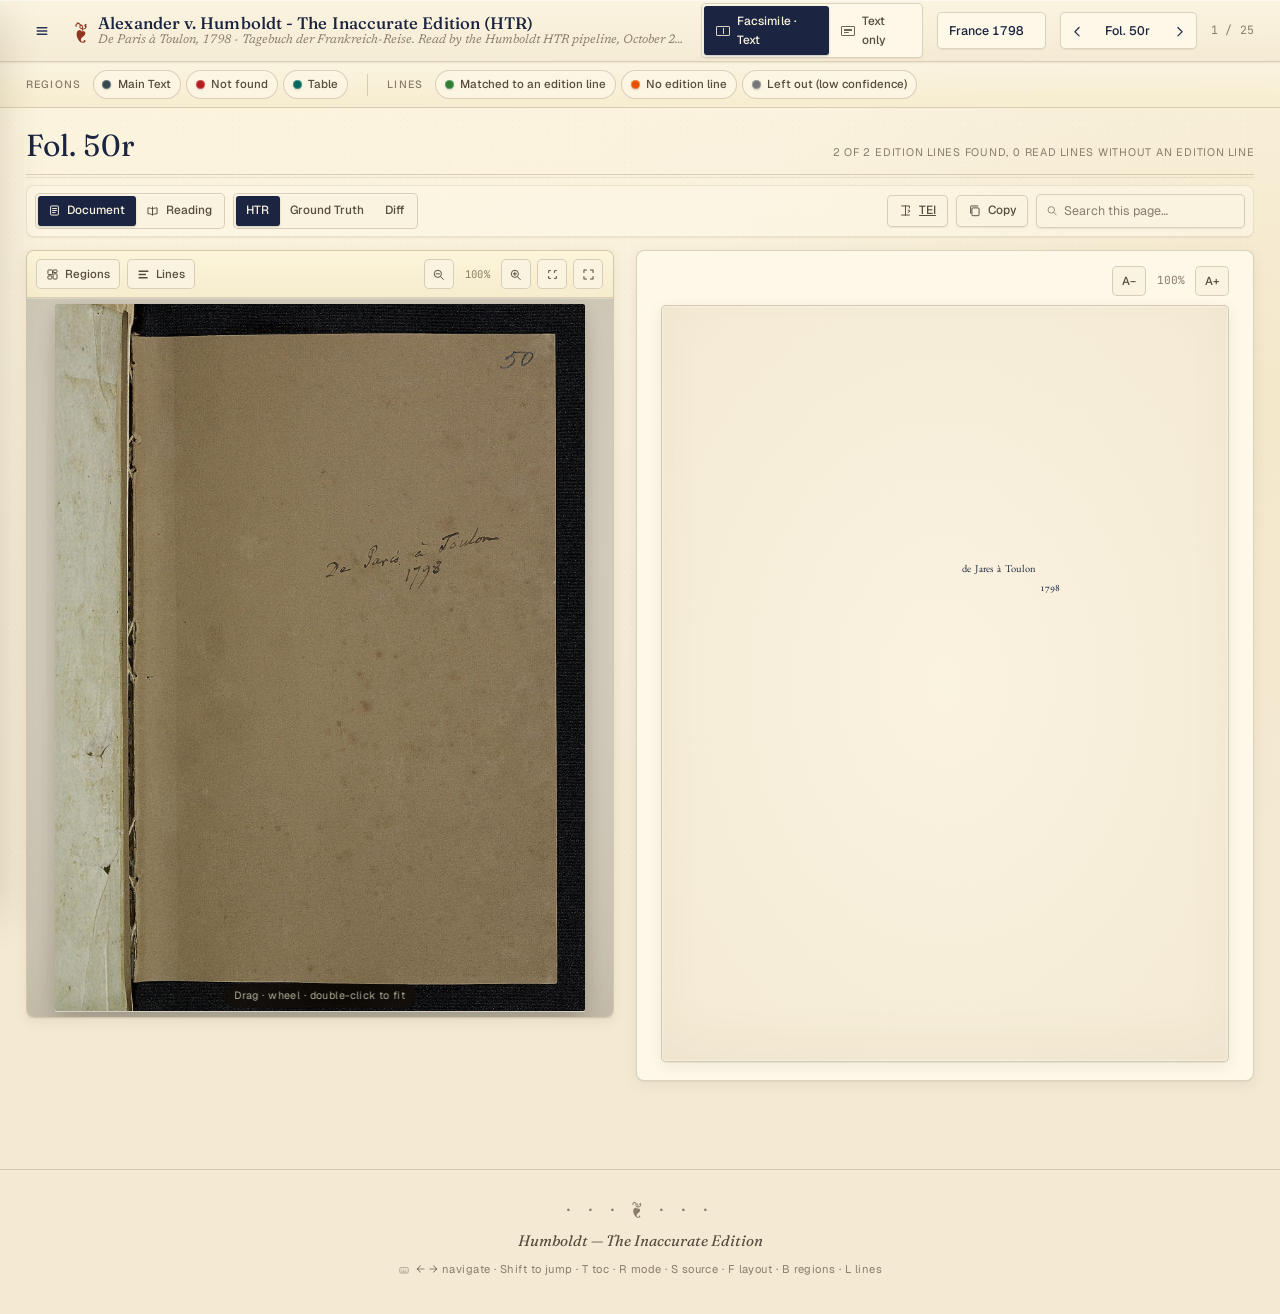
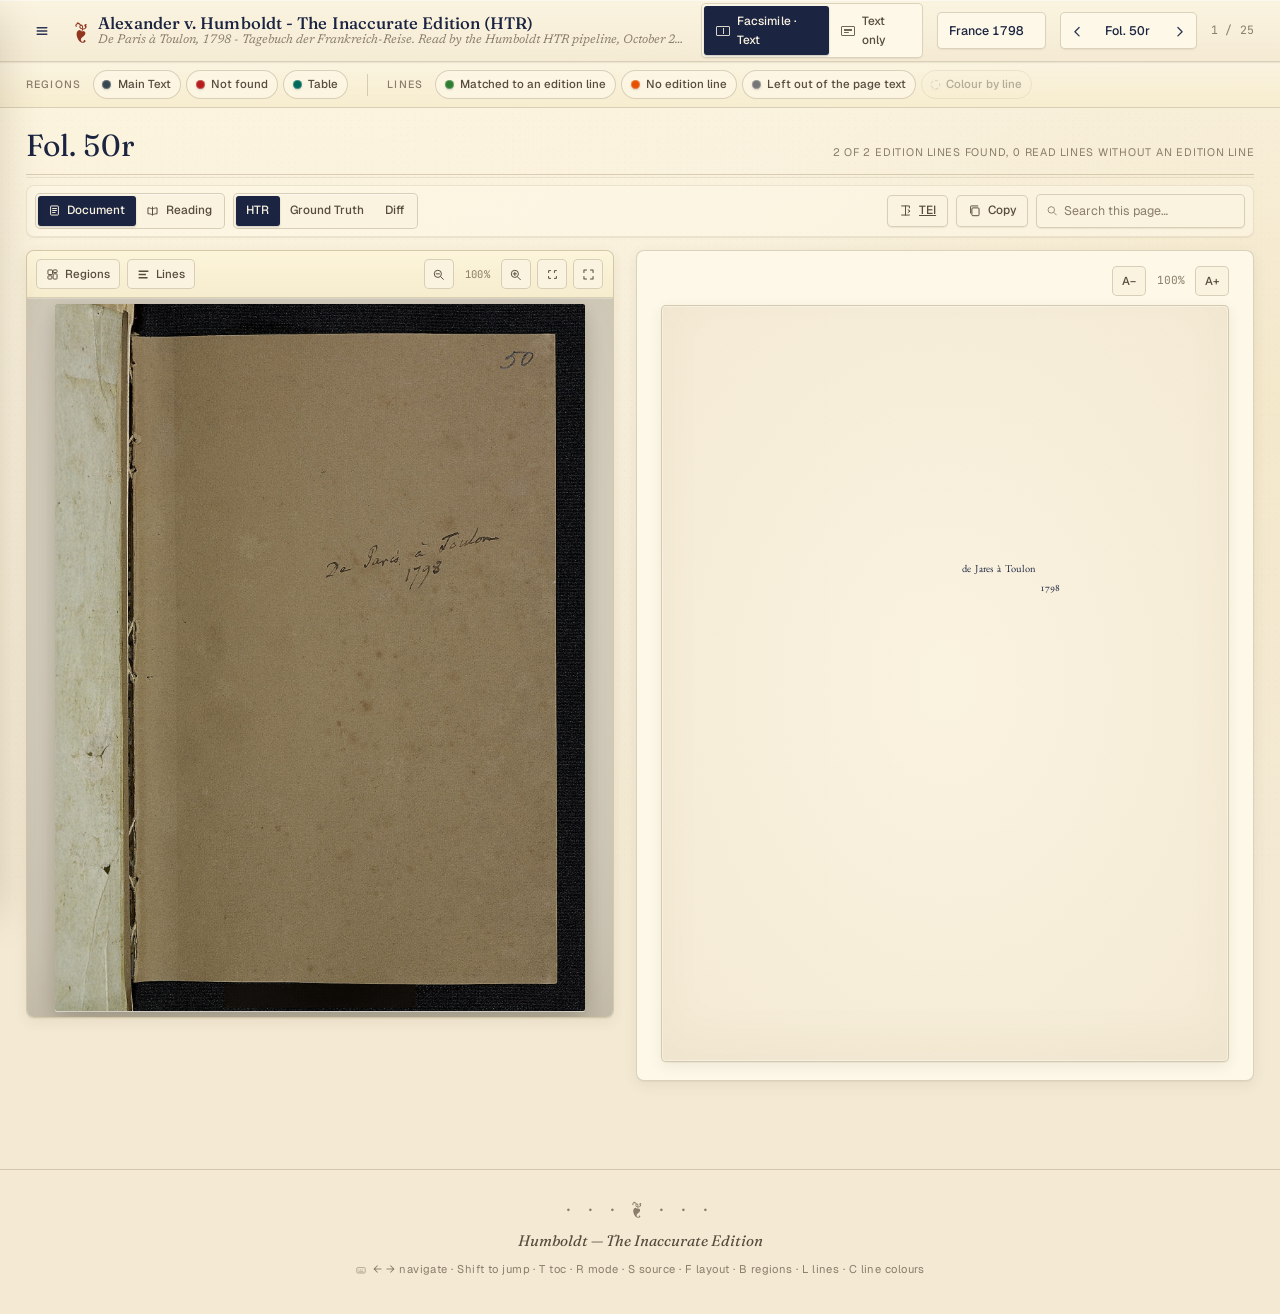
